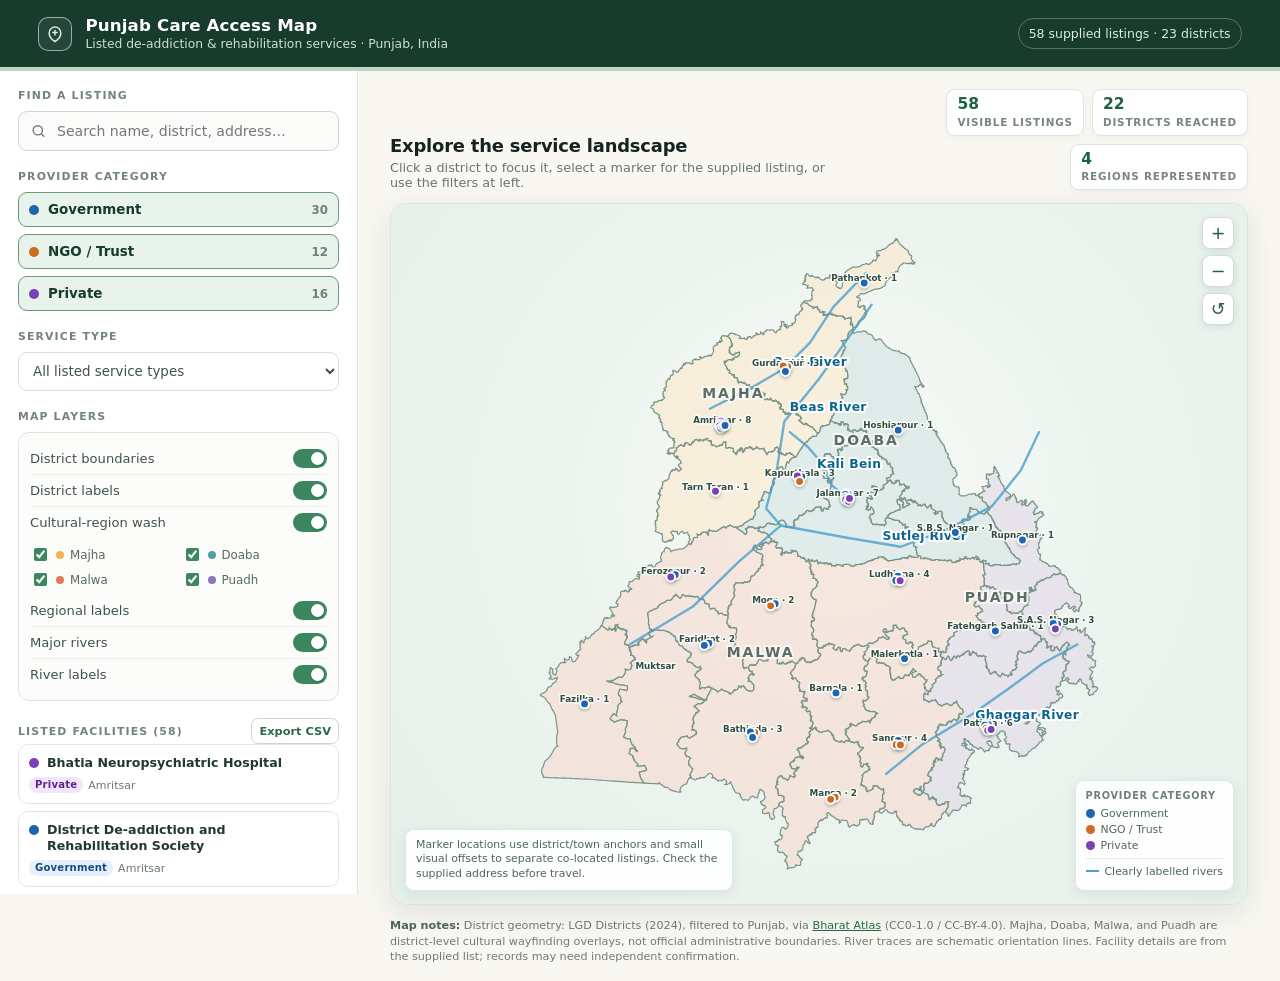
==== public/index.html @ 9333a241 "Publish Punjab care access map" ====
<!doctype html>
<html lang="en">
<head>
<meta charset="utf-8">
<meta name="viewport" content="width=device-width, initial-scale=1">
<meta name="description" content="Explore 58 listed de-addiction and rehabilitation services across Punjab, India, with searchable provider filters, district layers, cultural regions, and clearly labelled rivers.">
<meta name="theme-color" content="#173c2d">
<meta property="og:type" content="website">
<meta property="og:title" content="Punjab Care Access Map | De-addiction Services">
<meta property="og:description" content="Explore listed de-addiction and rehabilitation services across Punjab, India.">
<meta property="og:site_name" content="Punjab Care Access Map">
<meta name="twitter:card" content="summary">
<link rel="icon" href="/logo.svg" type="image/svg+xml">
<title>Punjab Care Access Map | De-addiction Services</title>
<style>
  :root { --ink:#15221f; --muted:#65736f; --paper:#f8f7f2; --card:#ffffff; --line:#dfe6e1; --green:#23613f; --green-soft:#e8f3ec; --gov:#1d64b2; --ngo:#cd6b20; --private:#7c3fb5; --majha:#f1b44c; --doaba:#4ea0a8; --malwa:#e07a5f; --puadh:#8c74b9; --shadow:0 8px 30px rgba(26,49,40,.10); }
  * { box-sizing:border-box; }
  html, body { height:100%; margin:0; background:var(--paper); color:var(--ink); font-family:Inter, ui-sans-serif, system-ui, -apple-system, BlinkMacSystemFont, "Segoe UI", sans-serif; }
  button, input, select { font:inherit; }
  button { cursor:pointer; }
  .app { min-height:100%; display:grid; grid-template-rows:auto 1fr; }
  header { background:#173c2d; color:white; padding:16px clamp(18px,3vw,42px); display:flex; align-items:center; justify-content:space-between; gap:20px; border-bottom:4px solid #b9d9c2; }
  .brand { display:flex; align-items:center; gap:13px; }
  .brand-mark { width:34px; height:34px; border:1px solid rgba(255,255,255,.55); border-radius:10px; display:grid; place-items:center; color:#d8eddf; background:rgba(255,255,255,.06); }
  .brand h1 { margin:0; font-size:1.04rem; letter-spacing:.01em; }
  .brand p { margin:2px 0 0; color:#cce0d3; font-size:.77rem; }
  .header-stat { font-size:.78rem; color:#d8eddf; padding:7px 10px; border:1px solid rgba(216,237,223,.32); border-radius:999px; white-space:nowrap; }
  .workspace { min-height:0; display:grid; grid-template-columns:358px minmax(0,1fr); }
  aside { background:var(--card); border-right:1px solid var(--line); padding:18px; overflow:auto; max-height:calc(100vh - 77px); }
  .section-label { text-transform:uppercase; color:#73847d; letter-spacing:.105em; font-size:.68rem; font-weight:750; margin:19px 0 9px; }
  .section-label:first-child { margin-top:0; }
  .search-wrap { position:relative; }
  .search-wrap svg { position:absolute; left:12px; top:50%; transform:translateY(-50%); color:#6a7b74; pointer-events:none; }
  input[type="search"] { width:100%; border:1px solid #ccd9d2; border-radius:9px; padding:11px 12px 11px 38px; outline:none; background:#fbfcfa; color:var(--ink); font-size:.88rem; }
  input[type="search"]:focus, select:focus { border-color:#42825f; box-shadow:0 0 0 3px rgba(66,130,95,.13); }
  .category-grid { display:grid; grid-template-columns:1fr; gap:7px; }
  .filter-button { width:100%; display:flex; align-items:center; gap:9px; padding:9px 10px; background:white; border:1px solid #d6e1dc; border-radius:9px; color:#40514a; text-align:left; font-size:.84rem; transition:.15s ease; }
  .filter-button:hover { border-color:#7ba38a; background:#fbfdfb; }
  .filter-button.active { background:var(--green-soft); border-color:#6a987a; color:#173c2d; font-weight:650; }
  .swatch { width:10px; height:10px; border-radius:50%; flex:0 0 auto; }
  .filter-count { margin-left:auto; color:#718078; font-size:.74rem; font-weight:650; }
  .type-select { width:100%; border:1px solid #d6e1dc; border-radius:9px; color:#40514a; background:#fff; padding:10px; font-size:.84rem; outline:none; }
  .control-card { border:1px solid #dce6e1; border-radius:11px; padding:10px 11px; background:#fcfdfb; }
  .control-row { display:flex; align-items:center; justify-content:space-between; gap:8px; padding:6px 0; font-size:.82rem; color:#42534c; }
  .control-row + .control-row { border-top:1px solid #edf1ee; }
  .switch { position:relative; display:inline-block; width:34px; height:19px; flex:0 0 auto; }
  .switch input { opacity:0; width:0; height:0; }
  .slider { position:absolute; inset:0; background:#b7c4be; border-radius:99px; transition:.2s; }
  .slider:before { content:""; position:absolute; width:13px; height:13px; left:3px; top:3px; background:#fff; border-radius:50%; box-shadow:0 1px 2px rgba(0,0,0,.2); transition:.2s; }
  input:checked + .slider { background:#3c8760; }
  input:checked + .slider:before { transform:translateX(15px); }
  .region-toggles { display:grid; grid-template-columns:1fr 1fr; gap:6px; padding-top:7px; }
  .region-check { display:flex; align-items:center; gap:6px; font-size:.74rem; color:#576960; }
  .region-check input { accent-color:#3c8760; }
  .mini-dot { width:8px; height:8px; border-radius:50%; }
  .selection { margin-top:15px; background:#f4f8f5; border:1px solid #d6e6db; border-radius:11px; padding:12px; display:none; }
  .selection.visible { display:block; }
  .selection-heading { display:flex; justify-content:space-between; gap:10px; align-items:start; }
  .selection h2 { font-size:.92rem; line-height:1.26; margin:0; color:#193b2c; }
  .close-selection { background:transparent; border:none; color:#6a7c74; font-size:1.2rem; line-height:1; padding:0 2px; }
  .selection p { margin:6px 0 0; font-size:.77rem; line-height:1.42; color:#52645c; }
  .selection .address { padding-top:7px; border-top:1px solid #dceae0; margin-top:9px; }
  .contact-link { color:#176443; text-decoration:none; font-weight:700; }
  .result-head { display:flex; align-items:center; justify-content:space-between; margin-top:17px; gap:10px; }
  .result-head .section-label { margin:0; }
  .small-action { border:1px solid #c9d9d0; background:white; color:#2d6848; border-radius:7px; padding:5px 7px; font-size:.71rem; font-weight:700; }
  .active-context { font-size:.73rem; color:#52675e; background:#eef5f0; padding:6px 8px; border-radius:7px; margin:9px 0 7px; display:none; }
  .active-context.visible { display:flex; align-items:center; justify-content:space-between; gap:8px; }
  .active-context button { border:0; background:transparent; color:#276f4d; padding:0; font-size:.72rem; text-decoration:underline; }
  .facility-list { display:grid; gap:7px; padding-bottom:13px; }
  .facility { width:100%; border:1px solid #e1e8e4; border-radius:10px; background:#fff; text-align:left; padding:10px; transition:.15s ease; }
  .facility:hover, .facility.is-selected { border-color:#82a992; background:#f6fbf7; box-shadow:0 3px 12px rgba(32,77,51,.08); }
  .facility-top { display:flex; gap:8px; align-items:start; }
  .facility-name { margin:0; color:#213830; font-weight:700; line-height:1.22; font-size:.79rem; }
  .facility-meta { display:flex; align-items:center; flex-wrap:wrap; gap:5px; margin-top:7px; color:#6b7973; font-size:.69rem; }
  .pill { display:inline-flex; align-items:center; padding:3px 6px; border-radius:999px; font-size:.63rem; font-weight:750; letter-spacing:.02em; line-height:1; white-space:nowrap; }
  .pill.gov { color:#164b85; background:#e5f0fc; }
  .pill.ngo { color:#91440c; background:#fff0e3; }
  .pill.private { color:#5f258e; background:#f1e6fb; }
  .empty { padding:22px 10px; color:#6e7e76; text-align:center; font-size:.82rem; }
  main { min-width:0; padding:18px clamp(18px,2.5vw,34px) 16px; display:grid; grid-template-rows:auto minmax(0,1fr) auto; gap:13px; min-height:0; }
  .map-topline { display:flex; justify-content:space-between; align-items:end; gap:14px; }
  .map-title h2 { margin:0; font-size:1.12rem; letter-spacing:-.01em; }
  .map-title p { margin:4px 0 0; color:#67786f; font-size:.8rem; }
  .metric-row { display:flex; gap:8px; flex-wrap:wrap; justify-content:flex-end; }
  .metric { background:#fff; border:1px solid #dce7e1; box-shadow:0 2px 7px rgba(24,55,40,.04); border-radius:9px; padding:7px 10px; min-width:84px; }
  .metric strong { display:block; color:#1e6140; font-size:.97rem; line-height:1; }
  .metric span { display:block; color:#78867f; font-size:.65rem; margin-top:3px; text-transform:uppercase; letter-spacing:.08em; font-weight:700; }
  .map-shell { position:relative; min-height:540px; background:#eaf2ed; border:1px solid #d7e5dd; border-radius:16px; overflow:hidden; box-shadow:var(--shadow); }
  #map { display:block; width:100%; height:100%; min-height:540px; background:radial-gradient(circle at 52% 43%,#f9fbf7 0, #edf4ef 45%,#e5efe9 100%); touch-action:none; user-select:none; }
  .map-note { position:absolute; left:14px; bottom:13px; max-width:328px; color:#50655b; background:rgba(255,255,255,.92); border:1px solid #dce9e1; border-radius:9px; padding:8px 10px; font-size:.68rem; line-height:1.35; box-shadow:0 3px 12px rgba(23,58,43,.08); pointer-events:none; }
  .map-actions { position:absolute; right:13px; top:13px; display:grid; gap:6px; }
  .map-actions button { width:32px; height:32px; border-radius:8px; border:1px solid #cfded5; background:#fff; color:#245d40; font-size:1.1rem; box-shadow:0 2px 7px rgba(22,56,41,.1); }
  .map-actions button:hover { background:#eff8f2; }
  .legend { position:absolute; right:13px; bottom:13px; background:rgba(255,255,255,.92); border:1px solid #dce9e1; border-radius:9px; padding:9px 10px; font-size:.68rem; color:#50655b; box-shadow:0 3px 12px rgba(23,58,43,.08); }
  .legend-title { text-transform:uppercase; font-size:.61rem; letter-spacing:.08em; font-weight:800; color:#718077; margin-bottom:6px; }
  .legend-row { display:flex; align-items:center; gap:6px; margin:3px 0; }
  .legend-dot { width:9px; height:9px; border-radius:50%; }
  .district { stroke:#7a9488; stroke-width:1.2; fill:#fbfaf6; fill-opacity:.52; vector-effect:non-scaling-stroke; transition:fill .2s; }
  .district:hover { stroke:#1e6a47; stroke-width:2.2; cursor:pointer; }
  .district.active-district { stroke:#154e34; stroke-width:3.2; }
  .region-wash { stroke:none; opacity:.31; pointer-events:none; }
  .river { fill:none; stroke:#4a9fcb; stroke-width:2.35; opacity:.8; vector-effect:non-scaling-stroke; stroke-linecap:round; stroke-linejoin:round; }
  .river-label, .region-label, .district-label { pointer-events:none; paint-order:stroke; stroke:#f9fbf8; stroke-linejoin:round; }
  .river-label { fill:#0c658e; font-size:15px; font-style:normal; font-weight:850; letter-spacing:.025em; stroke:#ffffff; stroke-width:5px; }
  .region-label { fill:#485a51; font-size:17px; font-weight:850; letter-spacing:.14em; stroke-width:5px; opacity:.86; }
  .district-label { fill:#334b40; font-size:10.6px; font-weight:700; text-anchor:middle; stroke-width:3.5px; }
  .facility-marker { stroke:#fff; stroke-width:2; vector-effect:non-scaling-stroke; cursor:pointer; filter:drop-shadow(0 2px 2px rgba(20,54,37,.28)); transition:r .12s; }
  .facility-marker:hover, .facility-marker.selected-marker { stroke:#193f2e; stroke-width:3; }
  .district-count { fill:#194c35; font-weight:800; font-size:9px; text-anchor:middle; pointer-events:none; paint-order:stroke; stroke:#fff; stroke-width:3px; }
  .footer-note { font-size:.7rem; line-height:1.42; color:#6d7c74; }
  .footer-note strong { color:#506259; }
  .footer-note a { color:#266c4a; }
  @media (max-width:900px) { .workspace { grid-template-columns:305px minmax(0,1fr); } aside { padding:15px; } .map-shell, #map { min-height:500px; } }
  @media (max-width:720px) { header { padding:13px 15px; } .header-stat { display:none; } .workspace { display:flex; flex-direction:column; } aside { order:2; max-height:none; border-top:1px solid var(--line); border-right:0; } main { order:1; padding:14px; min-height:650px; } .map-topline { align-items:start; flex-direction:column; } .metric-row { justify-content:flex-start; } .map-shell, #map { min-height:475px; } .map-note { max-width:245px; } }
</style>
</head>
<body>
<div class="app">
  <header>
    <div class="brand"><div class="brand-mark" aria-hidden="true"><svg width="20" height="20" viewBox="0 0 24 24" fill="none" stroke="currentColor" stroke-width="1.8"><path d="M12 21s7-4.25 7-10.3A7 7 0 0 0 5 10.7C5 16.75 12 21 12 21Z"/><path d="M8.6 10.3h6.8M12 6.9v6.8"/></svg></div><div><h1>Punjab Care Access Map</h1><p>Listed de-addiction &amp; rehabilitation services · Punjab, India</p></div></div>
    <div class="header-stat"><span id="headerCount">58</span> supplied listings · 23 districts</div>
  </header>
  <div class="workspace">
    <aside aria-label="Map filters and facility list">
      <div class="section-label">Find a listing</div>
      <div class="search-wrap"><svg width="17" height="17" viewBox="0 0 24 24" fill="none" stroke="currentColor" stroke-width="2"><circle cx="11" cy="11" r="6.5"/><path d="m16 16 4 4"/></svg><input id="search" type="search" placeholder="Search name, district, address…" aria-label="Search listed facilities"></div>
      <div class="section-label">Provider category</div>
      <div class="category-grid" role="group" aria-label="Provider category filters">
        <button class="filter-button active" data-category="Government" aria-pressed="true"><span class="swatch" style="background:var(--gov)"></span>Government <span class="filter-count" id="governmentTotal"></span></button>
        <button class="filter-button active" data-category="NGO / Trust" aria-pressed="true"><span class="swatch" style="background:var(--ngo)"></span>NGO / Trust <span class="filter-count" id="ngoTotal"></span></button>
        <button class="filter-button active" data-category="Private" aria-pressed="true"><span class="swatch" style="background:var(--private)"></span>Private <span class="filter-count" id="privateTotal"></span></button>
      </div>
      <div class="section-label">Service type</div>
      <select id="typeSelect" class="type-select" aria-label="Filter by detailed provider type"><option value="">All listed service types</option></select>
      <div class="section-label">Map layers</div>
      <div class="control-card">
        <div class="control-row"><span>District boundaries</span><label class="switch"><input id="districtLayer" type="checkbox" checked><span class="slider"></span></label></div>
        <div class="control-row"><span>District labels</span><label class="switch"><input id="districtLabels" type="checkbox" checked><span class="slider"></span></label></div>
        <div class="control-row"><span>Cultural-region wash</span><label class="switch"><input id="regionLayer" type="checkbox" checked><span class="slider"></span></label></div>
        <div class="region-toggles" id="regionToggles" aria-label="Toggle individual cultural regions">
          <label class="region-check"><input type="checkbox" data-region="Majha" checked><span class="mini-dot" style="background:var(--majha)"></span>Majha</label>
          <label class="region-check"><input type="checkbox" data-region="Doaba" checked><span class="mini-dot" style="background:var(--doaba)"></span>Doaba</label>
          <label class="region-check"><input type="checkbox" data-region="Malwa" checked><span class="mini-dot" style="background:var(--malwa)"></span>Malwa</label>
          <label class="region-check"><input type="checkbox" data-region="Puadh" checked><span class="mini-dot" style="background:var(--puadh)"></span>Puadh</label>
        </div>
        <div class="control-row" style="margin-top:6px"><span>Regional labels</span><label class="switch"><input id="regionLabels" type="checkbox" checked><span class="slider"></span></label></div>
        <div class="control-row"><span>Major rivers</span><label class="switch"><input id="riverLayer" type="checkbox" checked><span class="slider"></span></label></div>
        <div class="control-row"><span>River labels</span><label class="switch"><input id="riverLabels" type="checkbox" checked><span class="slider"></span></label></div>
      </div>
      <div id="selection" class="selection" aria-live="polite"></div>
      <div class="result-head"><div class="section-label">Listed facilities <span id="resultCount"></span></div><button id="download" class="small-action" title="Download the currently visible rows as CSV">Export CSV</button></div>
      <div id="activeContext" class="active-context"><span id="contextText"></span><button id="clearDistrict">Clear</button></div>
      <div id="facilityList" class="facility-list"></div>
    </aside>
    <main>
      <div class="map-topline"><div class="map-title"><h2>Explore the service landscape</h2><p>Click a district to focus it, select a marker for the supplied listing, or use the filters at left.</p></div><div class="metric-row"><div class="metric"><strong id="visibleCount">58</strong><span>visible listings</span></div><div class="metric"><strong id="visibleDistricts">22</strong><span>districts reached</span></div><div class="metric"><strong id="visibleRegions">4</strong><span>regions represented</span></div></div></div>
      <div class="map-shell">
        <svg id="map" viewBox="0 0 1040 850" role="img" aria-label="Map of Punjab, India showing listed de-addiction and rehabilitation services, districts, cultural regions, and major rivers"><g id="viewport"><g id="regionGroup"></g><g id="districtGroup"></g><g id="riverGroup"></g><g id="riverLabelGroup"></g><g id="districtLabelGroup"></g><g id="regionLabelGroup"></g><g id="markerGroup"></g></g></svg>
        <div class="map-actions" aria-label="Map controls"><button id="zoomIn" title="Zoom in" aria-label="Zoom in">+</button><button id="zoomOut" title="Zoom out" aria-label="Zoom out">−</button><button id="resetMap" title="Reset map view" aria-label="Reset map view">↺</button></div>
        <div class="map-note">Marker locations use district/town anchors and small visual offsets to separate co-located listings. Check the supplied address before travel.</div>
        <div class="legend"><div class="legend-title">Provider category</div><div class="legend-row"><span class="legend-dot" style="background:var(--gov)"></span>Government</div><div class="legend-row"><span class="legend-dot" style="background:var(--ngo)"></span>NGO / Trust</div><div class="legend-row"><span class="legend-dot" style="background:var(--private)"></span>Private</div><div class="legend-row" style="margin-top:6px;border-top:1px solid #e3ece7;padding-top:6px"><span style="width:13px;height:0;border-top:2px solid #4a9fcb"></span>Clearly labelled rivers</div></div>
      </div>
      <div class="footer-note"><strong>Map notes:</strong> District geometry: LGD Districts (2024), filtered to Punjab, via <a href="https://bharatlas.com/view/lgd_districts" target="_blank" rel="noopener">Bharat Atlas</a> (CC0-1.0 / CC-BY-4.0). Majha, Doaba, Malwa, and Puadh are district-level cultural wayfinding overlays, not official administrative boundaries. River traces are schematic orientation lines. Facility details are from the supplied list; records may need independent confirmation.</div>
    </main>
  </div>
</div>
<script>
const facilities = [{"Name":"District De-addiction and Rehabilitation Society","District":"Ropar","Address":"Village Katli, P.O. Ropar, Distt. Ropar","Type":"Government Society","Contact (if available)":"","Remarks":"NGO Darpan listing[reference:2]","id":"F01","mapDistrict":"Rupnagar","region":"Puadh","category":"Government","lat":31.0917,"lon":76.529},{"Name":"Distt Deaddiction and Rehabilitation Society","District":"Ferozepur","Address":"Office of Member Secretary cum Deputy Medical Commissioner, Civil Hospital Complex, Ferozepur-152002","Type":"Government Society","Contact (if available)":"","Remarks":"NGO Darpan listing[reference:3]","id":"F02","mapDistrict":"Ferozepur","region":"Malwa","category":"Government","lat":30.92805,"lon":74.620797},{"Name":"District De Addiction & Rehabilitation Society","District":"Shaheed Bhagat Singh Nagar (Nawanshahr)","Address":"Old Civil Hospital, Mota Singh Road, District Shaheed Bhagat Singh Nagar","Type":"Government Society","Contact (if available)":"","Remarks":"NGO Darpan listing[reference:4]","id":"F04","mapDistrict":"Shaheed Bhagat Singh Nagar","region":"Doaba","category":"Government","lat":31.127,"lon":76.1599},{"Name":"District De Addiction and Rehabilitation Society","District":"Jalandhar","Address":"Deputy Medical Commissioner, Civil Hospital, Near Jyoti Chowk, Jalandhar","Type":"Government Society","Contact (if available)":"","Remarks":"NGO Darpan listing[reference:5]","id":"F05","mapDistrict":"Jalandhar","region":"Doaba","category":"Government","lat":31.29655,"lon":75.578437},{"Name":"District De-addiction & Rehabilitation Society","District":"Hoshiarpur","Address":"Mini Secretariat, Hoshiarpur-146001","Type":"Government Society","Contact (if available)":"","Remarks":"NGO Darpan listing[reference:6]","id":"F12","mapDistrict":"Hoshiarpur","region":"Doaba","category":"Government","lat":31.6093,"lon":75.846},{"Name":"District De-addiction and Rehabilitation Society","District":"Moga","Address":"District De-Addiction and Rehabilitation Society, Moga","Type":"Government Society","Contact (if available)":"","Remarks":"NGO Darpan listing[reference:7]","id":"F13","mapDistrict":"Moga","region":"Malwa","category":"Government","lat":30.79215,"lon":75.169882},{"Name":"District Drug De-addiction & Rehabilitation Society","District":"Malerkotla","Address":"DMC Office, MCH Building, Second Floor, Civil Hospital, Malerkotla","Type":"Government Society","Contact (if available)":"","Remarks":"NGO Darpan listing[reference:8]","id":"F15","mapDistrict":"Malerkotla","region":"Malwa","category":"Government","lat":30.5331,"lon":75.8808},{"Name":"District De-addiction and Rehabilitation Society","District":"Sangrur","Address":"Red Cross De-Addiction Centre, Sangrur","Type":"Government / Red Cross","Contact (if available)":"","Remarks":"Shodhganga listing[reference:9]","id":"F16","mapDistrict":"Sangrur","region":"Malwa","category":"Government","lat":30.14005,"lon":75.863712},{"Name":"Drug De-Addiction Centre,  Civil Hospital","District":"Sangrur","Address":"Civil Hospital, Sangrur","Type":"Government","Contact (if available)":"","Remarks":"Shodhganga listing[reference:10]","id":"F17","mapDistrict":"Sangrur","region":"Malwa","category":"Government","lat":30.148306,"lon":75.846259},{"Name":"Akal De-Addiction & Rehabilitation Centre","District":"Sangrur","Address":"Cheema Sahib, Sangrur District","Type":"NGO (Akal Trust)","Contact (if available)":"","Remarks":"Run by Kalgidhar Trust; one of Punjab's largest rural centers[reference:11][reference:12]","id":"F18","mapDistrict":"Sangrur","region":"Malwa","category":"NGO / Trust","lat":30.127871,"lon":75.834559},{"Name":"Guru Nanak Charitable Trust","District":"Ludhiana","Address":"Gurmat Bhawan, Harnek Nagar, Mullanpur Mandi, Ludhiana - 141101","Type":"NGO","Contact (if available)":"","Remarks":"Grants-in-aid listing[reference:13]","id":"F20","mapDistrict":"Ludhiana","region":"Malwa","category":"NGO / Trust","lat":30.91335,"lon":75.862095},{"Name":"Swami Vivekanand Drug De-addiction Treatment Centre","District":"Amritsar","Address":"Guru Nanak Dev Hospital, Amritsar","Type":"NGO / Hospital","Contact (if available)":"","Remarks":"Grants-in-aid listing[reference:14]","id":"F24","mapDistrict":"Amritsar","region":"Majha","category":"NGO / Trust","lat":31.64005,"lon":74.889276},{"Name":"Bhatia Neuropsychiatric Hospital","District":"Amritsar","Address":"Amritsar","Type":"Private","Contact (if available)":"","Remarks":"Listed as a private center roped in by administration[reference:15]","id":"F25","mapDistrict":"Amritsar","region":"Majha","category":"Private","lat":31.64892,"lon":74.884112},{"Name":"Dr. Harjot Singh Makkar’s Neuropsychiatry Centre","District":"Amritsar","Address":"Amritsar","Type":"Private","Contact (if available)":"","Remarks":"Listed as a private center[reference:16]","id":"F26","mapDistrict":"Amritsar","region":"Majha","category":"Private","lat":31.651908,"lon":74.869504},{"Name":"Parivartan Drug Dependence Treatment Centre","District":"Amritsar","Address":"Amritsar","Type":"Private","Contact (if available)":"","Remarks":"Listed as a private center[reference:17]","id":"F27","mapDistrict":"Amritsar","region":"Majha","category":"Private","lat":31.638991,"lon":74.867609},{"Name":"Kiran De Addiction Centre","District":"Amritsar","Address":"Amritsar","Type":"Private","Contact (if available)":"","Remarks":"Listed as a private center[reference:18]","id":"F28","mapDistrict":"Amritsar","region":"Majha","category":"Private","lat":31.62961,"lon":74.863893},{"Name":"The Hermitage","District":"Amritsar","Address":"Verka - Majitha Bypass Road, Amritsar, Punjab - 143001","Type":"Private","Contact (if available)":"+(91) 9814070700","Remarks":"Residential rehab center","id":"F29","mapDistrict":"Amritsar","region":"Majha","category":"Private","lat":31.618703,"lon":74.871741},{"Name":"Red Cross Integrated Treatment cum Rehabilitation Centre","District":"Bathinda","Address":"Red Cross Bhavan, Civil Station, Bathinda - 151001","Type":"NGO (Red Cross)","Contact (if available)":"","Remarks":"Grants-in-aid listing[reference:20]","id":"F32","mapDistrict":"Bathinda","region":"Malwa","category":"NGO / Trust","lat":30.18385,"lon":75.057516},{"Name":"Drug De-addiction Centre,  Civil Hospital","District":"Bathinda","Address":"Civil Hospital, Bathinda","Type":"Government","Contact (if available)":"","Remarks":"Mentioned as a Drug Treatment Centre (DTC)[reference:21]","id":"F33","mapDistrict":"Bathinda","region":"Malwa","category":"Government","lat":30.187373,"lon":75.033708},{"Name":"Model Drug De-Addiction Centre","District":"Bathinda","Address":"Bathinda","Type":"Government","Contact (if available)":"","Remarks":"One of five 50-bedded model government centers[reference:22]","id":"F34","mapDistrict":"Bathinda","region":"Malwa","category":"Government","lat":30.161549,"lon":75.045569},{"Name":"Navjivan Kendra (Drug De-Addiction Centre)","District":"Kapurthala","Address":"Premises of Civil Hospital, Kapurthala","Type":"Government","Contact (if available)":"","Remarks":"15-bedded center started in 2007[reference:23]","id":"F35","mapDistrict":"Kapurthala","region":"Doaba","category":"Government","lat":31.38995,"lon":75.315848},{"Name":"Aas Di Kiran Rehabilitation Centre","District":"Kapurthala","Address":"Village, Jalandhar, Punjab - 144803 (Kapurthala region)","Type":"Private","Contact (if available)":"+91-99151-54548","Remarks":"Listed as a private center with indoor facilities[reference:24][reference:25]","id":"F36","mapDistrict":"Kapurthala","region":"Doaba","category":"Private","lat":31.393473,"lon":75.291739},{"Name":"Sankalp Drug Dependence Treatment Centre","District":"Tarn Taran","Address":"Tarn Taran","Type":"Private","Contact (if available)":"","Remarks":"Listed as a private center with indoor facilities[reference:26]","id":"F38","mapDistrict":"Tarn Taran","region":"Majha","category":"Private","lat":31.3212,"lon":74.8417},{"Name":"Red Cross Drug De-Addiction Centre","District":"Gurdaspur","Address":"Gurdaspur","Type":"NGO (Red Cross)","Contact (if available)":"","Remarks":"Punjab Red Cross runs a center here[reference:27]","id":"F39","mapDistrict":"Gurdaspur","region":"Majha","category":"NGO / Trust","lat":31.90805,"lon":75.238207},{"Name":"Red Cross Integrated and Rehabilitation Centre for Addicts","District":"Gurdaspur","Address":"Gurdaspur","Type":"NGO (Red Cross)","Contact (if available)":"","Remarks":"Punjab Red Cross facility[reference:28]","id":"F40","mapDistrict":"Gurdaspur","region":"Majha","category":"NGO / Trust","lat":31.911573,"lon":75.213963},{"Name":"De-addiction and Rehabilitation Society","District":"Gurdaspur","Address":"O/o Civil Surgeon, Gurdaspur - 143521","Type":"Government Society","Contact (if available)":"","Remarks":"Grants-in-aid listing[reference:29]","id":"F41","mapDistrict":"Gurdaspur","region":"Majha","category":"Government","lat":31.885749,"lon":75.226041},{"Name":"District De-addiction & Rehabilitation Society","District":"Pathankot","Address":"Deputy Commissioner, Pathankot - 145001","Type":"Government Society","Contact (if available)":"","Remarks":"Grants-in-aid listing[reference:30]","id":"F42","mapDistrict":"Pathankot","region":"Majha","category":"Government","lat":32.3022,"lon":75.6589},{"Name":"Red Cross Drug De-Addiction Centre","District":"Phagwara (Kapurthala)","Address":"Civil Hospital, Phagwara","Type":"NGO (Red Cross)","Contact (if available)":"","Remarks":"Red Cross center[reference:31]","id":"F37","mapDistrict":"Kapurthala","region":"Doaba","category":"NGO / Trust","lat":31.367649,"lon":75.30375},{"Name":"District De-addiction & Rehabilitation Society","District":"Ludhiana","Address":"Office of Deputy Commissioner, Ludhiana - 141001","Type":"Government Society","Contact (if available)":"","Remarks":"Grants-in-aid listing[reference:32]","id":"F21","mapDistrict":"Ludhiana","region":"Malwa","category":"Government","lat":30.921606,"lon":75.844503},{"Name":"Model Drug De-Addiction Centre","District":"Ludhiana","Address":"Civil Hospital, Ludhiana","Type":"Government","Contact (if available)":"","Remarks":"Methadone clinic operational here[reference:33]","id":"F22","mapDistrict":"Ludhiana","region":"Malwa","category":"Government","lat":30.901171,"lon":75.832709},{"Name":"Lifeline Foundation","District":"Patiala","Address":"Patiala","Type":"Private/NGO","Contact (if available)":"+919815041178","Remarks":"Provides detox, counseling, and drug addiction treatment[reference:34]","id":"F43","mapDistrict":"Patiala","region":"Puadh","category":"Private","lat":30.21365,"lon":76.35012},{"Name":"Model Drug De-Addiction Centre","District":"Patiala","Address":"Government Medical College, Patiala","Type":"Government","Contact (if available)":"","Remarks":"Methadone clinic operational here[reference:35]","id":"F44","mapDistrict":"Patiala","region":"Puadh","category":"Government","lat":30.223262,"lon":76.340891},{"Name":"District De-addiction and Rehabilitation Society","District":"Patiala","Address":"APJ Civil Hospital, Rajpura, Patiala - 147001","Type":"Government Society","Contact (if available)":"","Remarks":"Grants-in-aid listing[reference:36]","id":"F45","mapDistrict":"Patiala","region":"Puadh","category":"Government","lat":30.219422,"lon":76.322476},{"Name":"Red Cross Drug De-addiction Centre (Saket Hospital)","District":"Patiala","Address":"Saket Hospital, Patiala","Type":"NGO (Red Cross)","Contact (if available)":"","Remarks":"Red Cross facility[reference:37]","id":"F46","mapDistrict":"Patiala","region":"Puadh","category":"NGO / Trust","lat":30.20495,"lon":76.32928},{"Name":"Model Drug De-Addiction Centre","District":"Faridkot","Address":"Government Medical College, Faridkot","Type":"Government","Contact (if available)":"","Remarks":"Methadone clinic operational here[reference:38]","id":"F49","mapDistrict":"Faridkot","region":"Malwa","category":"Government","lat":30.60585,"lon":74.805461},{"Name":"District De-Addiction and Rehabilitation Society","District":"Faridkot","Address":"D.C. Office, Faridkot - 151203","Type":"Government Society","Contact (if available)":"","Remarks":"Grants-in-aid listing[reference:39]","id":"F50","mapDistrict":"Faridkot","region":"Malwa","category":"Government","lat":30.59541,"lon":74.780354},{"Name":"Indian Red Cross Society (IRCA)","District":"Mansa","Address":"Bal Bhavan, Courts Complex, Court Road, Mansa","Type":"NGO (Red Cross)","Contact (if available)":"","Remarks":"Grants-in-aid listing[reference:40]","id":"F51","mapDistrict":"Mansa","region":"Malwa","category":"NGO / Trust","lat":29.88075,"lon":75.499385},{"Name":"Drug-de addiction Centre,  Khiala Kalan","District":"Mansa","Address":"Khiala Kalan, Mansa","Type":"NGO","Contact (if available)":"","Remarks":"Grants-in-aid listing[reference:41]","id":"F52","mapDistrict":"Mansa","region":"Malwa","category":"NGO / Trust","lat":29.87031,"lon":75.474462},{"Name":"Indian Red Cross Society (IRCA)","District":"Moga","Address":"Old DC Office, Opp. Geeta Theatre, Moga","Type":"NGO (Red Cross)","Contact (if available)":"","Remarks":"Grants-in-aid listing[reference:42]","id":"F14","mapDistrict":"Moga","region":"Malwa","category":"NGO / Trust","lat":30.78171,"lon":75.144726},{"Name":"District De-Addiction and Rehabilitation Society","District":"Fazilka","Address":"Office of Deputy Commissioner, Fazilka - 152123","Type":"Government Society","Contact (if available)":"","Remarks":"Grants-in-aid listing[reference:43]","id":"F53","mapDistrict":"Fazilka","region":"Malwa","category":"Government","lat":30.3198,"lon":74.1218},{"Name":"District De-Addiction & Rehabilitation Society","District":"Fatehgarh Sahib","Address":"District Administrative Complex, Fatehgarh Sahib - 140406","Type":"Government Society","Contact (if available)":"","Remarks":"Grants-in-aid listing[reference:44]","id":"F54","mapDistrict":"Fatehgarh Sahib","region":"Puadh","category":"Government","lat":30.6634,"lon":76.3803},{"Name":"District De-addiction & Rehabilitation Society","District":"Barnala","Address":"Room No.2, Civil Surgeon Office, Civil Hospital Complex, Barnala","Type":"Government Society","Contact (if available)":"","Remarks":"Grants-in-aid listing[reference:45]","id":"F55","mapDistrict":"Barnala","region":"Malwa","category":"Government","lat":30.3717,"lon":75.504},{"Name":"Indian Red Cross Society (IRCA)","District":"Sangrur","Address":"Guru Nanak Sarai, Sangrur","Type":"NGO (Red Cross)","Contact (if available)":"","Remarks":"Grants-in-aid listing[reference:46]","id":"F19","mapDistrict":"Sangrur","region":"Malwa","category":"NGO / Trust","lat":30.126696,"lon":75.858329},{"Name":"District De-addiction and Rehabilitation Society","District":"Amritsar","Address":"Office of Deputy Commissioner, Amritsar - 143001","Type":"Government Society","Contact (if available)":"","Remarks":"Grants-in-aid listing[reference:47]","id":"F30","mapDistrict":"Amritsar","region":"Majha","category":"Government","lat":31.626696,"lon":74.883809},{"Name":"Model Drug De-Addiction Centre","District":"Amritsar","Address":"Amritsar","Type":"Government","Contact (if available)":"","Remarks":"One of five 50-bedded model government centers[reference:48]","id":"F31","mapDistrict":"Amritsar","region":"Majha","category":"Government","lat":31.631092,"lon":74.894227},{"Name":"Model Drug De-Addiction and Rehabilitation Centre","District":"Jalandhar","Address":"Village Seikhe, Jalandhar","Type":"Government","Contact (if available)":"","Remarks":"Newly renovated model center[reference:49]","id":"F06","mapDistrict":"Jalandhar","region":"Doaba","category":"Government","lat":31.305853,"lon":75.571526},{"Name":"Model Drug De-Addiction Centre","District":"Jalandhar","Address":"Jalandhar","Type":"Government","Contact (if available)":"","Remarks":"One of five 50-bedded model government centers[reference:50]","id":"F07","mapDistrict":"Jalandhar","region":"Doaba","category":"Government","lat":31.306259,"lon":75.554747},{"Name":"District Hospital","District":"Jalandhar","Address":"Jalandhar","Type":"Government","Contact (if available)":"","Remarks":"Methadone clinic operational here[reference:51]","id":"F08","mapDistrict":"Jalandhar","region":"Doaba","category":"Government","lat":31.292188,"lon":75.556198},{"Name":"ANR Center for Opiate De-addiction","District":"Jalandhar","Address":"Jalandhar","Type":"Private","Contact (if available)":"","Remarks":"Neuropsychiatric hospital and de-addiction center[reference:52]","id":"F09","mapDistrict":"Jalandhar","region":"Doaba","category":"Private","lat":31.281244,"lon":75.557701},{"Name":"Guru Kirpa Healthcare","District":"Jalandhar","Address":"NH-1, Third Floor, Grand Trunk Rd, near Hanumant International Public School, Goraya, Punjab 144409","Type":"Private","Contact (if available)":"8968875000","Remarks":"De-addiction center[reference:53]","id":"F10","mapDistrict":"Jalandhar","region":"Doaba","category":"Private","lat":31.274656,"lon":75.572612},{"Name":"Krish Nasha Mukti Kendra (Bhogpur Branch)","District":"Jalandhar","Address":"459, Near Rajiv Medical Store, Chauri Galli, Kakkar Wali Gali, Bhogpur Railway Rd, Punjab 144201","Type":"Private","Contact (if available)":"","Remarks":"Nasha Mukti Kendra[reference:54]","id":"F11","mapDistrict":"Jalandhar","region":"Doaba","category":"Private","lat":31.287872,"lon":75.57845},{"Name":"Krish Nasha Mukti Kendra (Zira Branch)","District":"Ferozepur","Address":"2, SH20, near Sonu car wash, Kalgidhar Nagar, Zira, Punjab 142047","Type":"Private","Contact (if available)":"","Remarks":"Nasha Mukti Kendra[reference:55]","id":"F03","mapDistrict":"Ferozepur","region":"Malwa","category":"Private","lat":30.91761,"lon":74.595605},{"Name":"Nasha Mukti Kendra (Upgraded)","District":"Mohali","Address":"Sector 66, Mohali","Type":"Government","Contact (if available)":"","Remarks":"Bed capacity enhanced to 100[reference:56]","id":"F56","mapDistrict":"Sahibzada Ajit Singh Nagar","region":"Puadh","category":"Government","lat":30.69525,"lon":76.721971},{"Name":"District Hospital","District":"Mohali","Address":"Mohali","Type":"Government","Contact (if available)":"","Remarks":"Methadone clinic operational here[reference:57]","id":"F57","mapDistrict":"Sahibzada Ajit Singh Nagar","region":"Puadh","category":"Government","lat":30.698773,"lon":76.698038},{"Name":"Bansal Neuropsychiatry and Deaddiction Center","District":"Ludhiana","Address":"186/B-2, Sua Road, Jawaddi Khurd, Ludhiana, Punjab - 141013","Type":"Private","Contact (if available)":"02048562555","Remarks":"Private neuropsychiatry and de-addiction center[reference:58]","id":"F23","mapDistrict":"Ludhiana","region":"Malwa","category":"Private","lat":30.899996,"lon":75.85667},{"Name":"New Nav Jyoti Care Foundation","District":"Patiala","Address":"Mount Litra Zee School Road, Sular, Punjab 147001","Type":"Private","Contact (if available)":"87270 00441","Remarks":"Rehabilitation center[reference:59]","id":"F47","mapDistrict":"Patiala","region":"Puadh","category":"Private","lat":30.195338,"lon":76.338509},{"Name":"Jiwandaan Foundation","District":"Patiala","Address":"141, 142 New Mehar Singh Colony, Near Shiv Mandir, Tripuri Town, Patiala - 147001","Type":"Private","Contact (if available)":"9501593164","Remarks":"Nasha Mukti Kendra / rehab center[reference:60]","id":"F48","mapDistrict":"Patiala","region":"Puadh","category":"Private","lat":30.199178,"lon":76.356924},{"Name":"Nasha Mukti Kendra","District":"Derabassi (Mohali)","Address":"Drug Counselling & Rehabilitation Centre, Shubh Complex, Derabassi, Punjab - 173212","Type":"Private","Contact (if available)":"89682-20002","Remarks":"Local rehab center[reference:61]","id":"F58","mapDistrict":"Sahibzada Ajit Singh Nagar","region":"Puadh","category":"Private","lat":30.672949,"lon":76.709961}];
const districtGeo = {"type":"FeatureCollection","features":[{"type":"Feature","properties":{"name":"Gurdaspur","region":"Majha"},"geometry":{"type":"Polygon","coordinates":[[[75.3378968,32.2065038],[75.3373574,32.2068858],[75.3368226,32.2072645],[75.3341705,32.2088683],[75.331948,32.2104709],[75.3293653,32.212273],[75.3272163,32.2136904],[75.3269863,32.2138971],[75.3268344,32.2137242],[75.3255391,32.2124127],[75.324178,32.2110922],[75.3230278,32.2103409],[75.3218962,32.209664],[75.3208851,32.2090661],[75.3195884,32.2082264],[75.3190072,32.2080881],[75.3178638,32.2080472],[75.3163809,32.208037],[75.3165835,32.2077235],[75.3167253,32.2075719],[75.3175629,32.2066755],[75.3188256,32.2054434],[75.3188475,32.2054217],[75.3192178,32.2050402],[75.3193666,32.204887],[75.3196831,32.2045609],[75.3200929,32.2041388],[75.3201072,32.204124],[75.3201172,32.2041137],[75.3183746,32.2030847],[75.3182557,32.2030201],[75.3176262,32.2026783],[75.3160826,32.20184],[75.3147148,32.2010584],[75.3124547,32.1997364],[75.3119444,32.1993785],[75.3116143,32.1988978],[75.3112682,32.1983939],[75.3111693,32.1982498],[75.3109313,32.1978817],[75.3106192,32.1973988],[75.3102865,32.1967289],[75.3101454,32.1960802],[75.310254,32.1950723],[75.3103303,32.1946047],[75.3105427,32.1941977],[75.3107361,32.1938271],[75.3124027,32.1912527],[75.3133164,32.1898638],[75.313644,32.1894302],[75.3136825,32.1893793],[75.3139982,32.1892447],[75.3148271,32.1889052],[75.3175189,32.1877981],[75.3183065,32.1875151],[75.31844,32.1874427],[75.3183624,32.1866394],[75.3180844,32.1860203],[75.3177998,32.1854769],[75.3170363,32.1832382],[75.3166733,32.1821932],[75.3163654,32.181048],[75.3168601,32.1809006],[75.3180267,32.1806063],[75.3193041,32.1802731],[75.3193265,32.1802671],[75.3208285,32.1798609],[75.3208956,32.1798456],[75.322306,32.1795245],[75.3224201,32.1794985],[75.3223614,32.179427],[75.3222094,32.1792416],[75.3220893,32.1791432],[75.3218991,32.1789874],[75.3214364,32.1786083],[75.3207697,32.1780389],[75.3204569,32.1777717],[75.3191894,32.1766611],[75.3173645,32.1750768],[75.3139087,32.1721124],[75.3130032,32.1715622],[75.3122728,32.1711418],[75.3121965,32.1711691],[75.3117541,32.1713277],[75.3114113,32.1714506],[75.3111964,32.1713184],[75.3107718,32.1710571],[75.3098138,32.1703269],[75.3090196,32.169587],[75.3086582,32.1691881],[75.3080147,32.1686178],[75.3079627,32.1685717],[75.3067823,32.1690068],[75.3062093,32.1683402],[75.3060516,32.1681445],[75.3056043,32.1675893],[75.3049396,32.1667055],[75.3046965,32.1663822],[75.3040359,32.1656484],[75.3039872,32.1655943],[75.304088,32.1652557],[75.3041665,32.1649915],[75.3039856,32.1646428],[75.3037556,32.1641993],[75.3036568,32.1640089],[75.3034752,32.1636854],[75.3033098,32.1633906],[75.3032723,32.1633238],[75.3030949,32.1630077],[75.302526,32.1619732],[75.3021553,32.161228],[75.3016291,32.1601701],[75.3013252,32.1595592],[75.3013254,32.1595593],[75.3010956,32.1590964],[75.3001431,32.1573318],[75.3000081,32.1571507],[75.2995894,32.1565887],[75.3003354,32.1557367],[75.2994015,32.1533148],[75.299372,32.153315],[75.2990591,32.1533171],[75.298984,32.1533176],[75.297213,32.1533348],[75.2951761,32.153195],[75.292541,32.1530147],[75.29028,32.1529203],[75.2890617,32.1528836],[75.2878289,32.1528274],[75.2878165,32.1528269],[75.2875084,32.1521448],[75.2874094,32.1518512],[75.2873089,32.1515533],[75.2859209,32.1515117],[75.2856717,32.1515042],[75.2853546,32.1514947],[75.2848694,32.1507664],[75.2845051,32.1502195],[75.2828698,32.1477848],[75.2825788,32.1473591],[75.2824443,32.1471487],[75.2822602,32.1468607],[75.2835066,32.1463035],[75.2830667,32.1458129],[75.2830229,32.1457671],[75.28236,32.1451102],[75.281742,32.1444889],[75.2817301,32.1444769],[75.2816714,32.1444179],[75.2805708,32.1426941],[75.2799997,32.1416725],[75.2788249,32.1396449],[75.2780162,32.1382497],[75.2772631,32.1369739],[75.2779716,32.1362139],[75.2783352,32.1358238],[75.2789106,32.1351619],[75.2797255,32.1342244],[75.2803905,32.1336795],[75.2811068,32.1331424],[75.2818399,32.1326582],[75.2825791,32.132249],[75.2833386,32.1319355],[75.2834496,32.1318878],[75.2834143,32.1318217],[75.283317,32.1316394],[75.2831862,32.1313942],[75.2831259,32.1312812],[75.2829092,32.130875],[75.2827631,32.1306012],[75.2817612,32.1284329],[75.2815791,32.1278681],[75.2813321,32.1249226],[75.281357,32.1238826],[75.2813786,32.1229814],[75.280838,32.1213968],[75.2801279,32.120017],[75.2798829,32.119269],[75.2796583,32.1185832],[75.2795913,32.1183789],[75.2794689,32.1180973],[75.2793585,32.1178432],[75.2788854,32.1173107],[75.2776281,32.1159945],[75.276237,32.1149016],[75.2749837,32.1139324],[75.2746256,32.1139827],[75.2745607,32.1140405],[75.2743038,32.1139124],[75.2741024,32.1138121],[75.2730308,32.1132778],[75.2719683,32.1127481],[75.2715702,32.1127034],[75.2698391,32.1126542],[75.2679888,32.1124086],[75.266768,32.1124903],[75.2655408,32.1128093],[75.2656249,32.1124638],[75.2657217,32.1120664],[75.2647305,32.1119014],[75.26455,32.111878],[75.2639331,32.1118352],[75.2637388,32.1118217],[75.2636898,32.1118183],[75.2632619,32.1118335],[75.2627308,32.1118524],[75.262546,32.111637],[75.2615864,32.1105188],[75.261615,32.1105076],[75.2626907,32.1100885],[75.264391,32.1095159],[75.2661273,32.1089196],[75.26622,32.1086558],[75.2664115,32.1077292],[75.2664236,32.1076588],[75.2664547,32.107479],[75.2663923,32.107266],[75.2661892,32.1065718],[75.2661758,32.1065259],[75.265424,32.1055142],[75.2648366,32.1048159],[75.2646427,32.1046686],[75.2638976,32.1041024],[75.2637957,32.104025],[75.2636779,32.1039355],[75.2635916,32.1038456],[75.2634151,32.1036618],[75.2633742,32.1036193],[75.2633465,32.1035803],[75.2631268,32.1032714],[75.2626755,32.1026367],[75.2626395,32.1025976],[75.2623774,32.102313],[75.2621766,32.1020949],[75.2621256,32.1020529],[75.2613096,32.1013806],[75.2612969,32.101387],[75.2610756,32.1014977],[75.2610229,32.1015241],[75.260849,32.1016112],[75.2604581,32.1018069],[75.2602305,32.1018461],[75.2596157,32.1019521],[75.2596094,32.1019531],[75.2588854,32.102047],[75.258749,32.1020605],[75.2581923,32.1021108],[75.2577212,32.1020735],[75.2574598,32.1019393],[75.2574573,32.101938],[75.2572403,32.1015167],[75.2562139,32.10107],[75.2556329,32.1011177],[75.255402,32.1011341],[75.2548026,32.1011766],[75.2534625,32.1011897],[75.2523365,32.1011904],[75.2520186,32.1011889],[75.2514822,32.1011863],[75.2504506,32.1011813],[75.2492582,32.1011427],[75.2479774,32.1009477],[75.2471171,32.1006314],[75.2466003,32.1004204],[75.2457307,32.1000655],[75.2451079,32.0997139],[75.2447271,32.0989608],[75.2438976,32.0975044],[75.2434012,32.0967219],[75.2429689,32.0959765],[75.2426961,32.0955061],[75.2426791,32.0954756],[75.2423146,32.0947131],[75.2422112,32.0944968],[75.2416111,32.0932859],[75.2415627,32.0931882],[75.2405097,32.0914611],[75.2398913,32.0910939],[75.239078,32.0911534],[75.2381668,32.0912201],[75.2379959,32.0912305],[75.2376478,32.0912518],[75.236015,32.0913514],[75.2347425,32.091429],[75.2343157,32.0914523],[75.2341059,32.0914638],[75.2333146,32.091507],[75.2330201,32.091523],[75.2325526,32.0915486],[75.2320436,32.0915764],[75.2320093,32.0915782],[75.2316826,32.0915961],[75.2314868,32.0916068],[75.231426,32.0916101],[75.2314172,32.0916106],[75.231414,32.091613],[75.2292367,32.0932982],[75.2296887,32.0940475],[75.2300856,32.0945026],[75.2303311,32.094784],[75.2305576,32.0950437],[75.2306634,32.095165],[75.2311117,32.095847],[75.2311818,32.0959535],[75.2311836,32.0959567],[75.232181,32.0976943],[75.2332157,32.0995622],[75.2333252,32.099765],[75.2337083,32.1004744],[75.2338453,32.100728],[75.2342252,32.1014315],[75.2349399,32.1026179],[75.2354408,32.1035044],[75.234726,32.1039011],[75.233874,32.104228],[75.233437,32.1043957],[75.2333454,32.1044298],[75.2326319,32.1046954],[75.2313481,32.1051734],[75.2299735,32.1056537],[75.229644,32.1057689],[75.22832,32.1062315],[75.2269596,32.106784],[75.2265513,32.1058245],[75.2265343,32.1057646],[75.2263841,32.1048034],[75.2263207,32.1043317],[75.2261882,32.1034112],[75.2257991,32.1032902],[75.2247111,32.1029516],[75.2245602,32.1029047],[75.2240956,32.1027601],[75.2232515,32.1024354],[75.223195,32.1024137],[75.2235437,32.101392],[75.224095,32.0998955],[75.224332,32.0993928],[75.2244763,32.0990867],[75.2245387,32.0989544],[75.2237038,32.0981626],[75.2236809,32.0981842],[75.2236574,32.0982063],[75.22348,32.0983732],[75.2233421,32.098503],[75.2231856,32.0986503],[75.2228184,32.0989958],[75.2224951,32.0993],[75.2223504,32.0994362],[75.2221867,32.0995815],[75.2214183,32.1002638],[75.220719,32.1008847],[75.2206477,32.100948],[75.2204953,32.1010834],[75.2188007,32.1024702],[75.2187255,32.1025317],[75.2177325,32.1034075],[75.217789,32.1035061],[75.2178961,32.1036927],[75.2181841,32.1041948],[75.2182467,32.104304],[75.2184282,32.1045629],[75.2185799,32.1047791],[75.218902,32.1052386],[75.2189746,32.105342],[75.2191032,32.1055253],[75.2192821,32.1058217],[75.219832,32.1067325],[75.2199887,32.1070964],[75.2202633,32.1077337],[75.2200194,32.1078335],[75.2194164,32.1092981],[75.218704,32.1116331],[75.2185695,32.1121686],[75.2183996,32.1129337],[75.2182715,32.1135104],[75.2178272,32.1148409],[75.2177558,32.1150544],[75.2176994,32.1152235],[75.2172716,32.1164176],[75.2168091,32.1177087],[75.2166222,32.1180641],[75.2165309,32.1183082],[75.2164657,32.1184824],[75.2164586,32.1185255],[75.2163291,32.1193088],[75.2162421,32.1196784],[75.2160927,32.1203132],[75.2159724,32.1206708],[75.2158267,32.1211039],[75.2148909,32.1209533],[75.2140935,32.1206924],[75.2138516,32.1206133],[75.2137637,32.120585],[75.2130727,32.1203689],[75.211617,32.1202051],[75.210247,32.1200041],[75.2097572,32.1199121],[75.2091577,32.1198978],[75.2089602,32.1198952],[75.2082874,32.1199772],[75.2081724,32.1199912],[75.2071757,32.1201127],[75.2071179,32.1201198],[75.2059069,32.120168],[75.2050292,32.1201108],[75.204422,32.1201135],[75.2024577,32.1202374],[75.2027553,32.1190464],[75.2034719,32.1165231],[75.2042679,32.1135712],[75.2045828,32.1125872],[75.2046569,32.112322],[75.2047601,32.1119524],[75.2048874,32.1113537],[75.205336,32.1094826],[75.2054381,32.1090985],[75.2054427,32.1090784],[75.20544,32.1089605],[75.2054199,32.1080887],[75.2054118,32.1077364],[75.2054007,32.1074638],[75.2054761,32.1059988],[75.2055274,32.1053712],[75.2055869,32.1046435],[75.2056044,32.1044298],[75.2056789,32.1026672],[75.2056771,32.1025494],[75.204964,32.1011498],[75.2043968,32.1000624],[75.2037771,32.0989261],[75.2038913,32.0984024],[75.2039754,32.0980162],[75.2039796,32.0979972],[75.2040063,32.097545],[75.2040282,32.0971759],[75.2040511,32.0966684],[75.2027298,32.0969168],[75.2012138,32.0972626],[75.1998109,32.0976271],[75.199768,32.09764],[75.1987161,32.0981495],[75.197892,32.0986061],[75.1977206,32.0974559],[75.1976692,32.0966284],[75.1974142,32.0950433],[75.1972272,32.0946317],[75.1972317,32.0943902],[75.1972794,32.0929573],[75.1974315,32.092551],[75.1975247,32.0919433],[75.1975355,32.0918733],[75.197521,32.091691],[75.1973919,32.091033],[75.1973497,32.0908179],[75.1972319,32.0902177],[75.1972245,32.0895831],[75.1972578,32.0892173],[75.1972943,32.0888165],[75.1973318,32.0884046],[75.1973797,32.0878668],[75.197438,32.0872139],[75.1974363,32.0869245],[75.1974357,32.0868232],[75.1973532,32.0868327],[75.1973379,32.0868344],[75.1970092,32.0868722],[75.1969113,32.0867089],[75.1968109,32.0865416],[75.1967713,32.0860432],[75.1968809,32.0852553],[75.1970672,32.0852185],[75.1974034,32.085152],[75.1977957,32.0851198],[75.1979022,32.0851111],[75.1979673,32.0849697],[75.1981067,32.084667],[75.1981102,32.0846594],[75.1983899,32.0836664],[75.1984974,32.082671],[75.19781,32.082877],[75.1971365,32.0830843],[75.1960192,32.0834364],[75.1947415,32.0832413],[75.1943735,32.0831617],[75.1937411,32.0830248],[75.1930923,32.0828843],[75.1919145,32.0826834],[75.1901863,32.0824164],[75.1891637,32.0821821],[75.1890896,32.082149],[75.1887008,32.0819755],[75.1885094,32.08189],[75.1877425,32.081404],[75.1875523,32.0812845],[75.1856033,32.0801519],[75.1819366,32.0778683],[75.1802784,32.0768198],[75.1792826,32.0762285],[75.1778007,32.0743597],[75.1774356,32.0737334],[75.1770094,32.0728786],[75.1768603,32.072219],[75.176313,32.0711363],[75.1758915,32.0702419],[75.1758552,32.070075],[75.1742835,32.0675337],[75.1741922,32.067495],[75.1723013,32.0683541],[75.1717604,32.0688933],[75.1713434,32.0689767],[75.1704756,32.0691502],[75.1702126,32.0692025],[75.169699,32.0693046],[75.1685639,32.0698216],[75.1671626,32.0707812],[75.1666213,32.0711908],[75.1662046,32.0715444],[75.1661175,32.0717662],[75.1660316,32.071985],[75.1658464,32.0724564],[75.1651127,32.0738784],[75.1647343,32.0745351],[75.1641647,32.075148],[75.1634015,32.0759693],[75.1633199,32.0760571],[75.1621005,32.0773238],[75.161674,32.0777028],[75.1611551,32.078164],[75.1600188,32.0792209],[75.1591562,32.080179],[75.1576741,32.0817537],[75.1572449,32.0816688],[75.1563336,32.0814885],[75.1562597,32.0814699],[75.1550046,32.0811549],[75.1543278,32.0811148],[75.1531852,32.0812168],[75.1529985,32.0812274],[75.152797,32.081239],[75.1516683,32.0813035],[75.1514147,32.081318],[75.1497992,32.081386],[75.1483046,32.0813493],[75.1466549,32.0813459],[75.1446796,32.0813977],[75.1439423,32.0809014],[75.1433921,32.080531],[75.1424161,32.0801593],[75.1414567,32.0803606],[75.1404454,32.0804184],[75.1401859,32.0804332],[75.1386713,32.0805075],[75.138281,32.0805016],[75.1369768,32.0804821],[75.1348655,32.080627],[75.133727,32.0807408],[75.1315057,32.0808188],[75.129798,32.0809309],[75.1282712,32.0810543],[75.127813,32.08109],[75.1257021,32.0811983],[75.1243475,32.0812999],[75.1235696,32.0813442],[75.1229053,32.0813821],[75.1227003,32.0811714],[75.1218131,32.0802597],[75.1209209,32.0793092],[75.1202601,32.0785653],[75.1204805,32.0769896],[75.1205917,32.0764899],[75.1206331,32.0763035],[75.1208409,32.0753694],[75.1207808,32.07537],[75.1192503,32.0753867],[75.1182617,32.075409],[75.117475,32.0754267],[75.1162933,32.0744584],[75.1159422,32.0741707],[75.114885,32.0733726],[75.114814,32.073319],[75.1135693,32.0730284],[75.1134261,32.072995],[75.1132539,32.0722867],[75.1131509,32.0718627],[75.1117202,32.0719075],[75.1116005,32.0718966],[75.1112685,32.0718666],[75.1089046,32.0716526],[75.1085714,32.0716225],[75.1081492,32.0711841],[75.1072444,32.0702448],[75.1066761,32.069581],[75.107326,32.0681764],[75.1075364,32.0677458],[75.1081856,32.0664167],[75.1084294,32.0658488],[75.1086695,32.065284],[75.1089056,32.0647284],[75.1074797,32.0627115],[75.1062506,32.0610372],[75.1061222,32.0605027],[75.1053845,32.0593234],[75.1048953,32.0585697],[75.1032631,32.0587846],[75.1019507,32.0592377],[75.101709,32.0594468],[75.1008972,32.0606164],[75.1008894,32.06063],[75.1008568,32.0606872],[75.1005411,32.0612412],[75.1002789,32.0617015],[75.0999264,32.0623201],[75.0994021,32.063035],[75.0990482,32.0635177],[75.0989547,32.0636452],[75.0983294,32.06445],[75.097902,32.0655856],[75.0978978,32.0655969],[75.097665,32.0662218],[75.0970427,32.0668877],[75.0956824,32.0683736],[75.0946467,32.0692506],[75.093177,32.0704452],[75.0922423,32.0711454],[75.0912066,32.0718392],[75.0911274,32.0714558],[75.0910492,32.0710776],[75.0905665,32.0699983],[75.0902551,32.0695031],[75.0902159,32.0694408],[75.0903331,32.0687381],[75.0903709,32.0686451],[75.0905155,32.0682891],[75.0905616,32.0681757],[75.0908638,32.0675989],[75.0910233,32.0672947],[75.0913601,32.0664796],[75.0914212,32.0663318],[75.0914399,32.0662744],[75.091583,32.0658342],[75.0913177,32.0655354],[75.0912528,32.0654622],[75.0908706,32.0651965],[75.0903687,32.0648474],[75.0896453,32.0643444],[75.0869425,32.0624217],[75.0857519,32.0615001],[75.0852523,32.0610745],[75.0848253,32.0607108],[75.0845809,32.0605025],[75.0840314,32.0600345],[75.0821336,32.0599711],[75.0804053,32.0598736],[75.0789958,32.0596359],[75.0757033,32.0590206],[75.0753556,32.0589261],[75.0746532,32.0591124],[75.0730056,32.0596818],[75.0730887,32.059794],[75.0733934,32.0602054],[75.0724152,32.0607532],[75.0716127,32.0613115],[75.0704523,32.0622441],[75.0704347,32.0622654],[75.0698104,32.0630222],[75.0689024,32.0635162],[75.0696293,32.0641076],[75.0699414,32.0643615],[75.0700813,32.0644753],[75.0710586,32.0652382],[75.0711371,32.0652988],[75.0715011,32.0655795],[75.0711214,32.0661003],[75.0704518,32.0670187],[75.0689565,32.0667858],[75.0679525,32.0666563],[75.0664544,32.0661457],[75.0656236,32.0659728],[75.0641313,32.0655931],[75.0649643,32.0650576],[75.065411,32.0645737],[75.0651403,32.0643839],[75.0650729,32.0643367],[75.0650655,32.0643314],[75.0659356,32.0637206],[75.0672617,32.0628885],[75.0680109,32.0623821],[75.0677737,32.0621981],[75.0676138,32.062074],[75.0668815,32.0615057],[75.0654096,32.0600991],[75.0650006,32.0596338],[75.0651106,32.0586464],[75.0643474,32.0576925],[75.0642855,32.0576262],[75.0633933,32.0566718],[75.0625666,32.0558149],[75.0620081,32.0552725],[75.0611236,32.0549148],[75.0610014,32.0548653],[75.0609796,32.0548513],[75.0606258,32.0546238],[75.0604429,32.0545061],[75.0601428,32.0542057],[75.0599287,32.0539914],[75.0592766,32.0533387],[75.0591372,32.0531966],[75.0581729,32.0529676],[75.0578587,32.0530713],[75.0573477,32.05324],[75.0551347,32.0539144],[75.0548578,32.0539965],[75.0537612,32.0543216],[75.053682,32.0542907],[75.0528573,32.0539452],[75.0516652,32.0533506],[75.0513985,32.0532165],[75.0505596,32.0527926],[75.0507249,32.0526052],[75.0511262,32.0521501],[75.0519012,32.0514226],[75.0508121,32.0505071],[75.0491141,32.0491375],[75.048045,32.0482942],[75.0478318,32.0481523],[75.0467598,32.0474386],[75.0465772,32.0473024],[75.0462728,32.0470753],[75.0452188,32.0462192],[75.0447211,32.0459485],[75.0443637,32.0457542],[75.0438477,32.0454198],[75.0434277,32.0451475],[75.0427667,32.0445742],[75.0426314,32.0444018],[75.0422894,32.0439662],[75.0406982,32.0426759],[75.0406734,32.0426779],[75.0397009,32.0427565],[75.03897,32.0429442],[75.0368232,32.0444694],[75.0367067,32.0446042],[75.0362576,32.045124],[75.0360949,32.0454071],[75.0354744,32.0464868],[75.0352078,32.0473417],[75.0351759,32.0474439],[75.0349052,32.0480208],[75.0343899,32.0487703],[75.0340961,32.0497881],[75.0339061,32.0506528],[75.0323974,32.051087],[75.0312816,32.0504715],[75.0297643,32.0497631],[75.0285284,32.0493564],[75.0283314,32.0492996],[75.0270033,32.048917],[75.0263725,32.0487327],[75.0261926,32.0486706],[75.0254297,32.0484071],[75.0244775,32.04796],[75.0238525,32.0476654],[75.0235554,32.0477775],[75.0228635,32.0480385],[75.0221464,32.0483433],[75.0215727,32.0485872],[75.020186,32.0477269],[75.0195601,32.0474059],[75.0195151,32.0473807],[75.0188857,32.0470286],[75.0175311,32.044345],[75.0172889,32.0438091],[75.0176895,32.0435508],[75.0180599,32.043312],[75.0183677,32.0431136],[75.0183652,32.0431075],[75.017873,32.041908],[75.0173373,32.0423339],[75.016617,32.0429066],[75.0164325,32.0426196],[75.0162854,32.0423908],[75.0157532,32.041563],[75.014196,32.0388984],[75.012774,32.0364605],[75.0123661,32.0357482],[75.0123645,32.0357454],[75.0079865,32.0369678],[75.0069872,32.0372751],[75.0064322,32.0374457],[75.0051647,32.0375534],[75.0047793,32.037575],[75.0041712,32.0390716],[75.004165,32.0390869],[75.0040583,32.0393859],[75.0037927,32.04013],[75.0036841,32.04044],[75.0031836,32.0421579],[75.0029206,32.043071],[75.002867,32.043257],[75.0027653,32.04361],[75.0022078,32.0427498],[75.0020299,32.0424754],[75.0017726,32.0420782],[75.0017384,32.0420307],[75.0012702,32.0413797],[75.0011141,32.0411627],[74.9993488,32.0413226],[74.9992489,32.0413467],[74.9982933,32.0415771],[74.9972047,32.0417698],[74.99678,32.0418449],[74.9957095,32.0419049],[74.9951148,32.0418143],[74.9943024,32.0416905],[74.9933619,32.0415338],[74.9921785,32.0416628],[74.9910413,32.0417875],[74.98884,32.0420571],[74.9884363,32.0421039],[74.9870071,32.0422695],[74.9852408,32.042417],[74.9847025,32.0419202],[74.9828951,32.0402525],[74.9814294,32.0405786],[74.9780838,32.0412538],[74.9747392,32.0419411],[74.9715943,32.0426171],[74.9724768,32.0432889],[74.9745667,32.0449179],[74.9766011,32.0463917],[74.977442,32.046987],[74.9774805,32.0470142],[74.9778617,32.0473104],[74.9780578,32.0479955],[74.978139,32.0484916],[74.9777388,32.0488802],[74.9767409,32.0497579],[74.9765974,32.0498841],[74.9758101,32.0508317],[74.9746698,32.0524094],[74.9744854,32.0526672],[74.973906,32.0534777],[74.9723265,32.0540054],[74.9696921,32.0547994],[74.9677461,32.0554583],[74.9671691,32.0556489],[74.9645439,32.0564661],[74.9613606,32.0574788],[74.9579681,32.0585905],[74.9538527,32.059894],[74.9528443,32.0602065],[74.9522951,32.0590282],[74.951926,32.0583283],[74.9503826,32.0587682],[74.9483034,32.0593268],[74.948205,32.0593532],[74.9487728,32.0607747],[74.9491436,32.061675],[74.949237,32.0619019],[74.949407,32.0623146],[74.9485581,32.062838],[74.9480894,32.0630838],[74.9478032,32.0629044],[74.9474711,32.062874],[74.9469276,32.062892],[74.9466251,32.0630116],[74.9465297,32.0630493],[74.9458143,32.0633323],[74.9449396,32.0636426],[74.9447534,32.0637087],[74.9440733,32.0638205],[74.94382,32.0638621],[74.9432948,32.0639485],[74.9426415,32.0639974],[74.941978,32.064047],[74.9415093,32.0640821],[74.9413986,32.0640904],[74.9405801,32.0640748],[74.9398122,32.0640384],[74.9397736,32.0640366],[74.9396303,32.0640298],[74.9389791,32.0641392],[74.9373821,32.0646307],[74.9355088,32.0652597],[74.9344423,32.0655631],[74.9329191,32.0657086],[74.9316387,32.0658406],[74.9296618,32.0661895],[74.9293184,32.0662501],[74.9279579,32.0664598],[74.9259722,32.0665575],[74.92519,32.0664543],[74.9246425,32.0662064],[74.9243731,32.0660844],[74.9239787,32.065801],[74.9239688,32.0654841],[74.9241169,32.0651707],[74.9233839,32.0647717],[74.9225329,32.0643304],[74.9211977,32.063745],[74.9194331,32.0627925],[74.9191778,32.0626535],[74.9191033,32.0626129],[74.9189244,32.0625154],[74.9187997,32.0623222],[74.9185667,32.0619614],[74.9184898,32.0617082],[74.9181315,32.0607269],[74.9175983,32.0597927],[74.9173359,32.0591723],[74.9174129,32.0590041],[74.917594,32.0586086],[74.9175569,32.0581222],[74.9171938,32.0578737],[74.9169498,32.0580042],[74.9164367,32.0582786],[74.9163535,32.0583231],[74.9154359,32.0579465],[74.9136885,32.0570297],[74.9125754,32.0563464],[74.9122838,32.0560939],[74.9122992,32.0560036],[74.9123516,32.0556976],[74.912383,32.0555146],[74.9125797,32.05471],[74.9126741,32.0543165],[74.9127429,32.0540295],[74.9126947,32.0539964],[74.9117897,32.053374],[74.9097406,32.0520709],[74.9086775,32.0516656],[74.908366,32.0514844],[74.9083773,32.0514561],[74.9119445,32.0477245],[74.9164656,32.0440376],[74.9181244,32.04269],[74.9192212,32.0420772],[74.9197617,32.0417573],[74.9202547,32.0412433],[74.9206471,32.0406662],[74.9207745,32.0402828],[74.9218449,32.0395708],[74.922624,32.0388134],[74.9233927,32.037817],[74.9235836,32.0374472],[74.9236687,32.0370548],[74.9236799,32.0363466],[74.9243322,32.0352148],[74.9247724,32.0343625],[74.9253188,32.0331494],[74.9263108,32.0309035],[74.9271599,32.0286125],[74.9280194,32.0264252],[74.9283594,32.0250315],[74.9282752,32.0244045],[74.9289879,32.0202639],[74.9293704,32.0186041],[74.9301069,32.0178241],[74.9320983,32.0169772],[74.9330302,32.0167882],[74.9335174,32.0166802],[74.9336923,32.0164592],[74.9336449,32.0160668],[74.9336036,32.0146007],[74.9343455,32.0136628],[74.9346475,32.0133156],[74.9351774,32.012716],[74.9353152,32.0124454],[74.9355009,32.0119312],[74.9355859,32.0114982],[74.9355121,32.0109659],[74.935237,32.0107041],[74.93475,32.0105776],[74.9342048,32.01046],[74.9337547,32.0106132],[74.9334316,32.010816],[74.9329815,32.0110413],[74.9326849,32.011181],[74.932542,32.0110952],[74.9318436,32.010558],[74.9308701,32.0096643],[74.9307221,32.0094297],[74.9306641,32.009159],[74.9310508,32.0087668],[74.93166,32.0082528],[74.9324912,32.0081495],[74.9332061,32.007956],[74.9339423,32.007406],[74.9341119,32.0071264],[74.9340856,32.0069099],[74.9339164,32.0067023],[74.9331541,32.0065711],[74.9327783,32.0064671],[74.9326462,32.0062415],[74.9325407,32.0056325],[74.9324037,32.0047979],[74.9322132,32.004676],[74.931472,32.0047568],[74.929889,32.005004],[74.9279461,32.0051022],[74.9277244,32.0043262],[74.9275291,32.0036088],[74.9275029,32.0032299],[74.9274554,32.003063],[74.9272755,32.002896],[74.9271115,32.0028147],[74.9262117,32.0026202],[74.925762,32.0022771],[74.9255082,32.0019567],[74.9252758,32.0012664],[74.9250699,32.0006573],[74.9248105,32.0000011],[74.9199038,32.000176],[74.9197131,32.0000005],[74.9190913,31.998896],[74.9189959,31.9983595],[74.9190377,31.9972863],[74.9191113,31.9964882],[74.9192646,31.9959515],[74.9195712,31.9955456],[74.919645,31.9949278],[74.9195121,31.9935255],[74.9191467,31.9929981],[74.9185751,31.9924752],[74.9183632,31.9921687],[74.9180825,31.9916908],[74.9173941,31.9902165],[74.9172192,31.989644],[74.9170867,31.989157],[74.9168959,31.9883996],[74.9168741,31.9870829],[74.9167626,31.9861856],[74.9166616,31.9851936],[74.9167038,31.9849997],[74.9171216,31.9845441],[74.9179624,31.9837278],[74.9187822,31.9832585],[74.9196602,31.9828343],[74.9199458,31.982735],[74.9200568,31.982496],[74.9200038,31.9821894],[74.919755,31.9818784],[74.9185113,31.9809184],[74.9178815,31.9804632],[74.917601,31.9802874],[74.9178652,31.9795388],[74.9180713,31.9790833],[74.9182245,31.9786413],[74.9182823,31.9779289],[74.9183033,31.9774374],[74.9182821,31.9772616],[74.9180913,31.9766483],[74.9175355,31.9759316],[74.9172497,31.9754763],[74.9171544,31.9753005],[74.9172125,31.9751831],[74.917387,31.9750704],[74.9183389,31.9744839],[74.9194812,31.9739153],[74.9202426,31.9732297],[74.9204542,31.9731033],[74.9209884,31.9730355],[74.9214857,31.9730037],[74.9219247,31.9729225],[74.9224006,31.9726111],[74.9240397,31.9712668],[74.9247059,31.9707119],[74.9248381,31.9704818],[74.9249542,31.9701437],[74.9250652,31.9699812],[74.9252185,31.969864],[74.9260013,31.9697193],[74.9265356,31.9696515],[74.9273765,31.9693446],[74.9285769,31.9688706],[74.929185,31.9684149],[74.9300626,31.967675],[74.9311302,31.9663894],[74.9320077,31.9652663],[74.9326525,31.9646617],[74.9332235,31.9641925],[74.9342545,31.9636554],[74.9350742,31.9632943],[74.9359732,31.9630188],[74.9370203,31.9627749],[74.9380304,31.9626255],[74.9391358,31.9624807],[74.940564,31.9627054],[74.9417278,31.9629663],[74.9434262,31.9636012],[74.9458865,31.9646234],[74.9469553,31.9651097],[74.9475269,31.9654026],[74.9476221,31.9655017],[74.9478562,31.9671924],[74.9480271,31.9693117],[74.948218,31.9699112],[74.9483877,31.9703035],[74.9485993,31.970398],[74.9494564,31.9705779],[74.9522816,31.9712436],[74.9544192,31.9717968],[74.9552551,31.9719586],[74.9560752,31.9720709],[74.9573343,31.9722008],[74.9592654,31.9726369],[74.9607364,31.9730823],[74.9614612,31.9732306],[74.9623923,31.9732435],[74.9636726,31.9734049],[74.9647572,31.9736025],[74.9673398,31.9746693],[74.9693029,31.9752405],[74.9701813,31.9754654],[74.971213,31.9756765],[74.9722238,31.9759192],[74.9729064,31.9761126],[74.9732132,31.9761484],[74.9734405,31.9759995],[74.9735933,31.9753997],[74.9737829,31.9746013],[74.9739718,31.9732034],[74.9740274,31.9708405],[74.9737982,31.9692175],[74.9734368,31.9676215],[74.9728793,31.9656379],[74.9725335,31.9638074],[74.9722462,31.9622475],[74.9720756,31.9610257],[74.9719216,31.9602953],[74.9717838,31.9601647],[74.9708316,31.9599354],[74.9695725,31.9596478],[74.9687523,31.9593373],[74.967133,31.9584907],[74.9657359,31.9576621],[74.9645187,31.9568197],[74.9632006,31.9557115],[74.9611364,31.9539904],[74.9604906,31.9534542],[74.959745,31.9535359],[74.9563926,31.9542551],[74.9546371,31.9546304],[74.9542562,31.9546307],[74.9536266,31.9543876],[74.9518488,31.9533471],[74.9505365,31.9526489],[74.9497166,31.9524059],[74.9491242,31.9523567],[74.9487434,31.9523253],[74.9479975,31.9520147],[74.9462622,31.951186],[74.9436909,31.9499473],[74.9428127,31.9495105],[74.9412838,31.9486319],[74.9397018,31.9475597],[74.9379823,31.9464197],[74.9375273,31.9461449],[74.937469,31.9460457],[74.9377544,31.9458337],[74.9407092,31.9439293],[74.9420835,31.9430627],[74.9386979,31.941324],[74.9368627,31.9409191],[74.9356518,31.9409197],[74.9334783,31.9407494],[74.9327431,31.9406505],[74.9320026,31.9403623],[74.9313676,31.9396636],[74.9307276,31.9392581],[74.930024,31.9389428],[74.9289028,31.9385239],[74.9286966,31.9385104],[74.9284429,31.9386593],[74.9283003,31.939223],[74.9283005,31.9395297],[74.9282532,31.9399356],[74.9280879,31.9400559],[74.9274974,31.940486],[74.9266357,31.9409869],[74.9259696,31.9413163],[74.9254937,31.9413481],[74.9245206,31.9412357],[74.9226329,31.9414303],[74.9207293,31.941643],[74.9207259,31.9416435],[74.9178105,31.9420994],[74.9156953,31.9421813],[74.914167,31.9418707],[74.9124692,31.9412534],[74.9112474,31.9405864],[74.9106973,31.9402304],[74.9103323,31.9399058],[74.9101419,31.9396263],[74.9093061,31.9388464],[74.9076294,31.9377602],[74.9063866,31.9372059],[74.9057202,31.9368949],[74.9050538,31.9364397],[74.9043291,31.9356597],[74.9037948,31.9349294],[74.9033927,31.9341494],[74.9031651,31.9335813],[74.9028371,31.9328509],[74.9023239,31.9319041],[74.9021917,31.9316922],[74.9020383,31.9315163],[74.9017315,31.9313856],[74.9002617,31.9312732],[74.8993311,31.9314988],[74.8990826,31.9316928],[74.8989505,31.931792],[74.898813,31.9318236],[74.8985486,31.9318101],[74.898279,31.9315487],[74.8979403,31.9309761],[74.8973849,31.9301961],[74.8972316,31.9300158],[74.8970782,31.9298715],[74.896872,31.92984],[74.8966447,31.92984],[74.8964913,31.9298896],[74.8962799,31.9300339],[74.8961477,31.9302144],[74.8960316,31.9309268],[74.8959735,31.9313868],[74.8959947,31.9316122],[74.8968513,31.9316752],[74.8970629,31.9317428],[74.8970629,31.931842],[74.8969838,31.9325725],[74.8969308,31.9326221],[74.8955931,31.9326855],[74.8949057,31.9327036],[74.8941813,31.9327533],[74.893917,31.9328661],[74.8926005,31.9336959],[74.892294,31.9338583],[74.8899142,31.9319243],[74.8894382,31.9314824],[74.8894171,31.9311577],[74.8897395,31.9306211],[74.8901994,31.929823],[74.8905957,31.9287316],[74.8904636,31.9287227],[74.8891205,31.9281817],[74.8888032,31.9279518],[74.8886921,31.9276768],[74.8887079,31.927316],[74.8888665,31.927104],[74.8893423,31.9267478],[74.8894755,31.9265951],[74.8895114,31.9265539],[74.8899501,31.9256926],[74.8909226,31.924015],[74.8917419,31.9225675],[74.8929839,31.9201459],[74.8942944,31.9176882],[74.895251,31.9165788],[74.8962974,31.9147749],[74.8970953,31.9134581],[74.8976872,31.9126418],[74.8984324,31.9118391],[74.898908,31.9115008],[74.8995158,31.9108153],[74.8999174,31.9101343],[74.9000864,31.909724],[74.900451,31.9091873],[74.9010217,31.9085063],[74.9012331,31.9082943],[74.9016136,31.9081635],[74.902565,31.9077394],[74.9028345,31.9075139],[74.9029085,31.9073335],[74.9028131,31.9063595],[74.9022568,31.9022247],[74.9022937,31.9019812],[74.9025209,31.9017016],[74.9037999,31.9009708],[74.9047934,31.9005152],[74.9061092,31.8995228],[74.9068701,31.8988057],[74.9074249,31.8982689],[74.9075939,31.8980118],[74.9073294,31.8972949],[74.9070808,31.896808],[74.9069432,31.896285],[74.9065833,31.8946167],[74.9067945,31.8943551],[74.9082,31.8931508],[74.9096318,31.8920772],[74.9102607,31.8916712],[74.9112329,31.8912155],[74.9118037,31.8910711],[74.9123587,31.8911159],[74.9132519,31.8914268],[74.9141083,31.8917242],[74.9151919,31.8919809],[74.9160693,31.8921474],[74.9170419,31.8923094],[74.9176497,31.8923724],[74.9191751,31.892567],[74.919394,31.8926198],[74.9191183,31.8909063],[74.9189276,31.8902075],[74.9186998,31.8887421],[74.9187363,31.887944],[74.9187751,31.8874208],[74.9187898,31.8872216],[74.9187974,31.8870602],[74.9188722,31.8847243],[74.9187182,31.883065],[74.9186228,31.8826908],[74.9183955,31.8825781],[74.9179727,31.8824971],[74.9175553,31.8824972],[74.9174601,31.8823349],[74.9174559,31.8823244],[74.9163543,31.8795351],[74.9165665,31.8791626],[74.9176012,31.8787923],[74.9202924,31.8776858],[74.9207775,31.8774283],[74.9219567,31.8770807],[74.9228206,31.8767238],[74.9242424,31.8765607],[74.92485,31.876317],[74.9260703,31.8756626],[74.9280512,31.8745075],[74.9298578,31.8733523],[74.9306394,31.8727478],[74.9309246,31.8723914],[74.9310406,31.871981],[74.9314574,31.8711421],[74.9324674,31.8700188],[74.9331894,31.8691392],[74.933802,31.8685663],[74.9345044,31.8681917],[74.9357828,31.8677221],[74.9383132,31.8669047],[74.9391744,31.8667104],[74.939381,31.8676031],[74.9398786,31.8689015],[74.9399739,31.869145],[74.9403762,31.8701052],[74.941005,31.8700733],[74.9414223,31.8698928],[74.941956,31.8698609],[74.9422413,31.8699418],[74.9424529,31.8701717],[74.9427755,31.8706585],[74.9430029,31.8708704],[74.9431191,31.8709019],[74.9439748,31.8705272],[74.9444133,31.870315],[74.9442771,31.8701772],[74.9438211,31.8697156],[74.9434611,31.8688861],[74.9436292,31.8675513],[74.9440881,31.8664598],[74.9441619,31.8662659],[74.9446206,31.8648993],[74.9446944,31.8646693],[74.9444881,31.8644755],[74.9435154,31.8638131],[74.9429816,31.8635654],[74.9428072,31.8635205],[74.9424268,31.8635207],[74.9420253,31.8635344],[74.9417981,31.8635525],[74.9417029,31.8635526],[74.941781,31.8618255],[74.9418176,31.8613701],[74.9419492,31.8606396],[74.9422132,31.860477],[74.9428257,31.8599898],[74.9429208,31.8598905],[74.94347,31.8595159],[74.9444842,31.8593035],[74.9455672,31.8591901],[74.9469777,31.8589954],[74.9468083,31.8585221],[74.9466549,31.8582606],[74.9465224,31.8578233],[74.9465896,31.8577659],[74.9466544,31.8577105],[74.9473783,31.8578543],[74.9480651,31.8577097],[74.9483291,31.8575607],[74.9488834,31.8570914],[74.9498707,31.8562747],[74.9507898,31.855999],[74.9514714,31.8561114],[74.9520263,31.8562238],[74.9529033,31.8563225],[74.9533787,31.8562094],[74.953759,31.8560784],[74.9543296,31.8560961],[74.95555,31.8561584],[74.9565012,31.8563382],[74.9571458,31.8564505],[74.9574153,31.8564684],[74.9576424,31.8563375],[74.9580645,31.8558005],[74.9589196,31.8549207],[74.9592785,31.8545643],[74.9597749,31.8543339],[74.9607098,31.8540402],[74.9614123,31.8539766],[74.9621491,31.8533647],[74.962193,31.852691],[74.9623086,31.8520551],[74.9626294,31.8505263],[74.9633146,31.8488979],[74.9634465,31.8487175],[74.9635995,31.8485415],[74.9635619,31.847793],[74.9639193,31.845971],[74.9642035,31.8449021],[74.9643562,31.8443338],[74.9643926,31.8437972],[74.9644134,31.8434365],[74.9643339,31.8431119],[74.9641274,31.8427062],[74.9638419,31.8423637],[74.96344,31.8419582],[74.9626577,31.8413409],[74.9620288,31.8410031],[74.9620181,31.8408566],[74.9620073,31.8407101],[74.9624085,31.8403355],[74.9631896,31.8397037],[74.9640449,31.83918],[74.9646572,31.8387423],[74.9652271,31.8382683],[74.9656809,31.8377495],[74.9660448,31.8371945],[74.9663294,31.8365089],[74.9671675,31.8348219],[74.9678315,31.8333108],[74.9689917,31.8315514],[74.9691975,31.8312581],[74.9696785,31.8316816],[74.9700167,31.8318257],[74.9709889,31.8322172],[74.972342,31.8330459],[74.9731825,31.8336946],[74.9738857,31.8343614],[74.9740897,31.8345475],[74.9754587,31.8348305],[74.9755052,31.8348375],[74.9758311,31.8348866],[74.9758543,31.8348901],[74.975957,31.834903],[74.9760693,31.8349147],[74.9761535,31.8349235],[74.976378,31.834947],[74.9766867,31.8349792],[74.9770152,31.8350007],[74.9770584,31.8350026],[74.9789533,31.8352387],[74.9792619,31.8353361],[74.9792766,31.8353407],[74.9796867,31.8354636],[74.9798472,31.8355116],[74.9799854,31.835547],[74.9801236,31.8355824],[74.9804768,31.8356729],[74.98083,31.8357633],[74.9829804,31.8361927],[74.9833873,31.8362446],[74.9836205,31.8362744],[74.983636,31.8362594],[74.9836947,31.8362024],[74.9837094,31.8361882],[74.9849866,31.8349911],[74.9862449,31.8339407],[74.9870048,31.833435],[74.987654,31.8330287],[74.9881132,31.8327847],[74.9881281,31.8327797],[74.9885884,31.832622],[74.9889474,31.8325225],[74.9896871,31.8323734],[74.989824,31.8323458],[74.9898884,31.8323381],[74.9900386,31.8323202],[74.9904676,31.8322691],[74.9905105,31.832264],[74.9907196,31.832119],[74.9913885,31.8316551],[74.9914024,31.8316454],[74.991438,31.8316189],[74.9916339,31.831473],[74.9916517,31.8314598],[74.9917942,31.8313537],[74.9920105,31.8312069],[74.9927167,31.8309453],[74.9928435,31.8310162],[74.9928858,31.8310399],[74.9929038,31.8310556],[74.993192,31.8313079],[74.9932641,31.8313709],[74.9943909,31.8308626],[74.9944374,31.8308439],[74.9946234,31.8307694],[74.9946389,31.8307632],[74.9949209,31.8308181],[74.9949612,31.830826],[74.9950022,31.8308485],[74.9952889,31.831006],[74.9960624,31.8315802],[74.9967058,31.8319922],[74.9968865,31.8318534],[74.997003,31.8317003],[74.997236,31.8313943],[74.9972859,31.8313288],[74.9973014,31.8313084],[74.9973324,31.8312678],[74.9974872,31.8310648],[74.9975337,31.8310039],[74.9975667,31.830979],[74.9976491,31.830917],[74.9976656,31.8309045],[74.9977114,31.8309265],[74.998628,31.8313652],[74.9986433,31.8313725],[74.9986615,31.8313815],[74.9986978,31.8313995],[74.9989159,31.8315075],[74.998934,31.8315165],[74.9989935,31.8315554],[74.9990927,31.8316201],[74.9991491,31.8316865],[74.9992477,31.8318028],[74.999431,31.8320187],[75.0,31.8323727],[75.0003166,31.8325682],[75.0003833,31.8326015],[75.0005225,31.8326274],[75.0006781,31.8325155],[75.0007816,31.8324109],[75.0010725,31.8321],[75.001152,31.8319333],[75.0012633,31.8316312],[75.0017768,31.8306893],[75.0022636,31.8301171],[75.0024105,31.8300606],[75.0024274,31.8300541],[75.0025066,31.8300317],[75.0030085,31.8299645],[75.0051162,31.8297275],[75.0052905,31.82966],[75.0058246,31.8291736],[75.0059039,31.8290879],[75.0058464,31.8286505],[75.0059575,31.8285559],[75.0060948,31.8284974],[75.0063432,31.8284075],[75.0066549,31.828313],[75.0067977,31.828232],[75.0069246,31.8280607],[75.0071416,31.8277318],[75.0073903,31.8273217],[75.0079721,31.8266774],[75.0082787,31.8263846],[75.0096692,31.8252405],[75.0099072,31.8249881],[75.0100764,31.8247719],[75.0108172,31.8236678],[75.0113305,31.822834],[75.0121298,31.8213242],[75.0123045,31.820959],[75.0123998,31.8208239],[75.0129284,31.8203869],[75.0140747,31.8200993],[75.0145237,31.8200501],[75.0148406,31.8200595],[75.0150675,31.8201679],[75.0152944,31.8203574],[75.0156956,31.8205427],[75.0159437,31.8205969],[75.0161073,31.8205971],[75.0163028,31.8205837],[75.0166039,31.8205344],[75.0178136,31.8202558],[75.0184368,31.8202744],[75.01878,31.8203198],[75.0189331,31.8203786],[75.0191706,31.8204915],[75.0196508,31.8207309],[75.0198409,31.8207626],[75.0200892,31.8207672],[75.0204008,31.8207675],[75.020781,31.8207633],[75.0224287,31.8207827],[75.0232313,31.8208825],[75.0239071,31.8210995],[75.0239916,31.8211492],[75.0240601,31.8212349],[75.0241181,31.8213162],[75.0252211,31.8220429],[75.0263033,31.8225038],[75.0264933,31.8225716],[75.0275071,31.8227617],[75.0279824,31.8228072],[75.0281144,31.8227982],[75.028199,31.8227172],[75.0282943,31.8225684],[75.0283314,31.8224015],[75.0283316,31.8221896],[75.0282957,31.8211345],[75.02828,31.8210217],[75.0282167,31.8209541],[75.0272932,31.8202949],[75.0268024,31.819961],[75.0261954,31.8196088],[75.0243585,31.8187326],[75.021904,31.8177565],[75.0218934,31.8177159],[75.0219463,31.8176664],[75.0223163,31.8173466],[75.0226122,31.8171755],[75.023056,31.8169999],[75.023463,31.8167523],[75.024742,31.8157342],[75.0253973,31.8152477],[75.0272206,31.8139099],[75.0290545,31.812563],[75.0290914,31.8125765],[75.0303469,31.8137724],[75.0312915,31.8145171],[75.0314551,31.8146255],[75.0315079,31.8146165],[75.0315872,31.8145218],[75.0318251,31.8142063],[75.0324861,31.8134313],[75.0338339,31.8121606],[75.03469,31.8115209],[75.0350547,31.8111695],[75.0353771,31.8107954],[75.0354883,31.8105475],[75.0354884,31.8104122],[75.0354462,31.8102859],[75.0353671,31.8101506],[75.035267,31.8100062],[75.035114,31.8098347],[75.0346972,31.8094287],[75.0341646,31.8087654],[75.034133,31.8086256],[75.0341384,31.8085354],[75.0342282,31.8084363],[75.034672,31.8081525],[75.0348043,31.8080173],[75.0348519,31.8079136],[75.034852,31.8077694],[75.0348421,31.8071245],[75.0348739,31.8069171],[75.0354769,31.8058037],[75.0356356,31.805619],[75.0364547,31.804853],[75.0372684,31.8042312],[75.0379764,31.8036952],[75.0382565,31.8035104],[75.0398573,31.8025285],[75.0399788,31.8025286],[75.0402691,31.8026144],[75.0405277,31.8027318],[75.0416993,31.8033188],[75.0419843,31.8034994],[75.0420159,31.8035355],[75.042074,31.8036076],[75.042198,31.8037205],[75.0423219,31.8038333],[75.0425843,31.8039808],[75.0427072,31.80405],[75.0436995,31.8045918],[75.0438842,31.804673],[75.0450401,31.8051472],[75.0464232,31.8056756],[75.0482022,31.8061456],[75.0517814,31.8072254],[75.0520401,31.8073023],[75.0523093,31.8073476],[75.0542999,31.8076688],[75.0553663,31.8078677],[75.0565913,31.8080127],[75.057452,31.8080402],[75.0576844,31.8079863],[75.0578692,31.8079458],[75.0579748,31.8079503],[75.0588722,31.8082349],[75.0592998,31.8084065],[75.0597749,31.8086186],[75.0601761,31.8088939],[75.0605719,31.8091872],[75.060878,31.8094399],[75.0611845,31.8090838],[75.0612431,31.808227],[75.061196,31.8076363],[75.061212,31.8075552],[75.0612754,31.8074876],[75.0613757,31.807429],[75.0614919,31.8073795],[75.061682,31.8073029],[75.0628546,31.8069157],[75.0634672,31.8068078],[75.0637523,31.8068079],[75.0653153,31.8067094],[75.0656374,31.8066825],[75.065875,31.8067818],[75.0660756,31.8068947],[75.0662234,31.807021],[75.0663605,31.8071698],[75.0665084,31.8073412],[75.0667459,31.8074405],[75.0669835,31.8074903],[75.0671789,31.8074678],[75.0673743,31.8074183],[75.0676331,31.8073237],[75.0680662,31.8070713],[75.0685891,31.8068281],[75.0688954,31.8067516],[75.0694182,31.8066932],[75.0695819,31.8067293],[75.0696927,31.806788],[75.0698299,31.8069324],[75.0702627,31.8074286],[75.0703946,31.8075188],[75.0705794,31.8075279],[75.0707378,31.8074783],[75.0710443,31.8072666],[75.0719527,31.8068385],[75.0724544,31.8066629],[75.072824,31.8066044],[75.0731991,31.8064513],[75.0737696,31.8061403],[75.0742924,31.8057843],[75.074974,31.805239],[75.0753067,31.8048333],[75.0755128,31.8045357],[75.0756925,31.8042923],[75.0762155,31.8037965],[75.0764638,31.8035757],[75.0769074,31.8033593],[75.0773985,31.8031882],[75.0779056,31.8030035],[75.0784654,31.8026745],[75.0788246,31.8024086],[75.0794584,31.8018723],[75.0799128,31.8013403],[75.0805523,31.8001095],[75.0808588,31.7994918],[75.0811443,31.7986442],[75.0815197,31.7974809],[75.0820063,31.795515],[75.0821123,31.7947846],[75.0823352,31.7922279],[75.0824567,31.7921197],[75.0825927,31.7920973],[75.083275,31.7919848],[75.0847165,31.7917687],[75.0855031,31.7917555],[75.0880584,31.7917471],[75.088581,31.7917383],[75.0891936,31.7917024],[75.0897215,31.7916033],[75.0901809,31.7914727],[75.0906878,31.791315],[75.0915854,31.790968],[75.0924883,31.7905444],[75.0931179,31.7901644],[75.0932276,31.7900982],[75.0938877,31.7895392],[75.0945003,31.7889666],[75.0945795,31.7888269],[75.0946377,31.7886375],[75.0946853,31.788394],[75.0948067,31.788155],[75.0949124,31.7880063],[75.0951025,31.7877989],[75.0954721,31.7874202],[75.0960583,31.7870055],[75.0965599,31.7866448],[75.0977057,31.7857928],[75.0985031,31.7850941],[75.0991051,31.7846477],[75.099538,31.7843953],[75.1006626,31.7837011],[75.1017872,31.7829348],[75.1021251,31.7826688],[75.1024789,31.7823306],[75.1026743,31.7822359],[75.1031389,31.782191],[75.1042105,31.7821731],[75.1061162,31.7820651],[75.107172,31.7820788],[75.1078583,31.7820203],[75.108914,31.7819302],[75.1093575,31.7818626],[75.1097007,31.7817365],[75.110255,31.7815426],[75.1113741,31.7813353],[75.1118862,31.7811595],[75.1120235,31.7810513],[75.1124459,31.7806049],[75.1126623,31.7801901],[75.1134226,31.7791304],[75.1135037,31.7790404],[75.113581,31.7789546],[75.1136444,31.7788013],[75.113692,31.7782647],[75.1136339,31.7775477],[75.1135706,31.7771329],[75.1135337,31.7770427],[75.1134176,31.7769931],[75.1132487,31.776975],[75.1130692,31.776975],[75.1129003,31.7769254],[75.1127366,31.7768487],[75.1125677,31.776745],[75.1124568,31.7766638],[75.1120136,31.7758115],[75.1118764,31.775541],[75.1112642,31.7751125],[75.1101504,31.7744405],[75.1088521,31.7736963],[75.1081238,31.7732002],[75.1079866,31.7730153],[75.1079759,31.772862],[75.1080025,31.7727718],[75.1080394,31.7726365],[75.1080871,31.771879],[75.107934,31.7710628],[75.1078813,31.7708373],[75.1076756,31.7701609],[75.1075859,31.7698678],[75.1074698,31.7696333],[75.1073802,31.7693943],[75.1072326,31.7682174],[75.107085,31.7669908],[75.1069849,31.7660618],[75.1069849,31.7658183],[75.1069059,31.7655072],[75.1068267,31.7653539],[75.1066789,31.7652727],[75.1064731,31.7652276],[75.1054597,31.7650921],[75.1036652,31.7649836],[75.1017441,31.7646271],[75.1000236,31.7643743],[75.0997756,31.764284],[75.0996964,31.7641397],[75.0996595,31.7639909],[75.0996595,31.763806],[75.0996861,31.7636166],[75.0997335,31.7634678],[75.0998445,31.7632649],[75.1002226,31.7627502],[75.1004727,31.762476],[75.1006417,31.7622054],[75.1006312,31.7619439],[75.1005943,31.7617815],[75.1005152,31.7616147],[75.1006632,31.7606542],[75.1010382,31.7593105],[75.1011967,31.7590581],[75.101392,31.7589002],[75.1015398,31.7588822],[75.1016347,31.7589048],[75.1021097,31.7589906],[75.1022206,31.7589906],[75.1022945,31.7589816],[75.1023736,31.7589591],[75.1024845,31.7589139],[75.1026322,31.7588328],[75.1027009,31.7587562],[75.1027378,31.7586795],[75.1027801,31.7585803],[75.102817,31.7584676],[75.1028593,31.7582015],[75.1028963,31.7579987],[75.1029861,31.7578048],[75.1034137,31.7571194],[75.1036143,31.7568669],[75.1038097,31.7563259],[75.1038468,31.7557487],[75.1039081,31.7555255],[75.1039471,31.7553835],[75.10457,31.7549912],[75.105198,31.7547975],[75.1054935,31.7547479],[75.1061532,31.7546849],[75.1081798,31.7544686],[75.1104966,31.7543201],[75.1109662,31.7542886],[75.1112196,31.7542706],[75.1114043,31.7542075],[75.1122593,31.7538017],[75.1127818,31.7535447],[75.1131407,31.753396],[75.1139322,31.7531615],[75.1146077,31.7529767],[75.11522,31.7529181],[75.115621,31.7529047],[75.1165868,31.7529724],[75.1170195,31.753022],[75.1176475,31.7532069],[75.1183757,31.7534595],[75.1187979,31.7537075],[75.1200117,31.7545914],[75.1206661,31.7548529],[75.1218323,31.7553354],[75.123025,31.7559172],[75.1235053,31.7563456],[75.1237428,31.7565169],[75.1238325,31.7565574],[75.1241333,31.7564763],[75.1244077,31.7561742],[75.1246927,31.755845],[75.1247455,31.7556285],[75.1247718,31.7554752],[75.1248405,31.7552588],[75.1251254,31.7548124],[75.1252943,31.7546456],[75.1257376,31.7542397],[75.1259329,31.7541315],[75.1262179,31.7540728],[75.1265028,31.7540548],[75.1282443,31.7540457],[75.1297537,31.7540187],[75.1305083,31.7540322],[75.1307352,31.7540186],[75.1309411,31.7539916],[75.1311892,31.753942],[75.1314636,31.7538472],[75.1320441,31.7536127],[75.1322393,31.753527],[75.1324346,31.7534278],[75.1325928,31.7533195],[75.1327881,31.7531572],[75.1329939,31.7529678],[75.1331839,31.7527829],[75.1333105,31.7526792],[75.1336535,31.7524808],[75.134007,31.7523545],[75.1350045,31.7521695],[75.1371312,31.7517905],[75.1374424,31.7517905],[75.1376219,31.75184],[75.137775,31.7519167],[75.1379438,31.752043],[75.1380811,31.7521692],[75.1382078,31.7523271],[75.1399031,31.7541991],[75.1400881,31.7543653],[75.1403578,31.7545744],[75.1406493,31.7547559],[75.1420433,31.7554406],[75.1430055,31.7559209],[75.1433678,31.7562101],[75.1434918,31.7563794],[75.143503,31.7564847],[75.1434847,31.7588547],[75.14384,31.7589278],[75.1439983,31.7589369],[75.145286,31.7586526],[75.1458137,31.7584676],[75.1461198,31.7582601],[75.1462464,31.7580797],[75.1463466,31.7578407],[75.1464257,31.7574845],[75.1465206,31.7568802],[75.1470534,31.7561315],[75.1474386,31.7558023],[75.1478818,31.7553919],[75.1480452,31.7551168],[75.148077,31.7550085],[75.1480769,31.7549139],[75.1480768,31.7545711],[75.1480872,31.7540256],[75.148103,31.7537324],[75.1481241,31.7536423],[75.1487202,31.7528079],[75.1496013,31.7518022],[75.1506195,31.7510444],[75.1511101,31.7504942],[75.1512638,31.7500016],[75.1513474,31.749751],[75.1518221,31.7489211],[75.1522547,31.7483934],[75.1531674,31.7479153],[75.154629,31.7472791],[75.1552304,31.7470715],[75.1554311,31.7474368],[75.1554893,31.7476578],[75.155732,31.7478065],[75.1567822,31.7478784],[75.1590619,31.7478732],[75.1594892,31.7477964],[75.1596739,31.7477377],[75.1598058,31.7474897],[75.1598477,31.7466826],[75.159932,31.7464165],[75.1600322,31.7463038],[75.1612248,31.7462042],[75.1641164,31.7458155],[75.1653511,31.7456934],[75.1655094,31.7457474],[75.1657788,31.7464102],[75.1667551,31.7463964],[75.1670716,31.7462745],[75.1672563,31.7461662],[75.1675148,31.7462609],[75.1692936,31.7471801],[75.1709405,31.7480408],[75.1717583,31.7476752],[75.1722173,31.7475398],[75.1734625,31.7472823],[75.1737795,31.7479721],[75.1738642,31.7484997],[75.1738645,31.7490137],[75.1742918,31.7487926],[75.1749247,31.7483279],[75.1758108,31.7474482],[75.1773719,31.7457701],[75.1789486,31.7440018],[75.1799927,31.742874],[75.181469,31.7409344],[75.1823026,31.740695],[75.1825719,31.7410151],[75.1829308,31.7411231],[75.1837329,31.7411092],[75.1838488,31.7410144],[75.1838646,31.7407665],[75.1835899,31.7404735],[75.1831728,31.7401084],[75.182872,31.7398741],[75.1830723,31.7396891],[75.1842644,31.7390797],[75.1866306,31.7424426],[75.1881922,31.7419232],[75.1895373,31.7414175],[75.1895212,31.7410162],[75.1896372,31.7407816],[75.1898957,31.7406958],[75.1904391,31.7405513],[75.1906129,31.7402761],[75.1906233,31.7399334],[75.1904384,31.7397351],[75.1896942,31.7393341],[75.1873716,31.7379013],[75.1863421,31.7371488],[75.185867,31.7367838],[75.1857666,31.7365629],[75.1858246,31.7363915],[75.1860513,31.7363283],[75.1862836,31.7364138],[75.1868536,31.736621],[75.1870699,31.7366208],[75.1872541,31.7358632],[75.1875697,31.7344471],[75.1877699,31.7340321],[75.1879281,31.7339104],[75.1884294,31.7339823],[75.1904768,31.7342157],[75.1907191,31.7336744],[75.1906925,31.7333994],[75.1907451,31.733228],[75.1910775,31.7331647],[75.1920378,31.7333716],[75.1926657,31.7334209],[75.193167,31.7334341],[75.1938107,31.7334112],[75.1940587,31.7333615],[75.1948028,31.7337354],[75.1950037,31.7342494],[75.1952149,31.7343574],[75.1963334,31.7342125],[75.1971511,31.7340993],[75.1973357,31.7340271],[75.197578,31.7335264],[75.1976676,31.7333279],[75.1978943,31.7332421],[75.1987279,31.7331199],[75.1992294,31.7334443],[75.1995459,31.7333944],[75.1998887,31.7331643],[75.2001464,31.7322442],[75.2006149,31.7309227],[75.2014167,31.7307554],[75.2023769,31.7305834],[75.2025348,31.7302046],[75.2020911,31.7294337],[75.2017896,31.7285637],[75.2017152,31.7279459],[75.2018149,31.7273326],[75.2018883,31.7267824],[75.2016449,31.7258356],[75.2014862,31.7254434],[75.2012009,31.7248935],[75.201169,31.7245372],[75.2023449,31.7239864],[75.2031464,31.7235124],[75.2034733,31.7232327],[75.2038318,31.7229258],[75.2038896,31.7226957],[75.2038208,31.7223892],[75.2033614,31.7218393],[75.2028014,31.7209152],[75.2025849,31.720708],[75.2019726,31.7203296],[75.2013127,31.7197888],[75.2011698,31.7192298],[75.2010375,31.7187068],[75.2007681,31.7183011],[75.2001243,31.7179092],[75.1999237,31.7179093],[75.1992908,31.7180314],[75.1990483,31.7181939],[75.19869,31.7186586],[75.1981624,31.7186814],[75.1968171,31.7185018],[75.1956986,31.7183491],[75.19566,31.7183431],[75.1948387,31.7182143],[75.1943954,31.7180703],[75.1937093,31.7176648],[75.1939095,31.7172724],[75.1943365,31.7169159],[75.1943679,31.7166499],[75.1939663,31.7157122],[75.1936072,31.7150991],[75.1936227,31.7146256],[75.1937223,31.7138905],[75.1937952,31.7125602],[75.1937435,31.7121491],[75.1937368,31.7120958],[75.1938626,31.711018],[75.1947645,31.7109273],[75.1951235,31.7112924],[75.1958985,31.7107914],[75.1967525,31.710092],[75.1976118,31.7094196],[75.1986137,31.7090086],[75.1995892,31.7086654],[75.2003909,31.708471],[75.2009025,31.7084302],[75.2014351,31.708299],[75.2029116,31.7077389],[75.2035233,31.7075222],[75.2040138,31.7074227],[75.2043408,31.707472],[75.2049582,31.7077017],[75.2054172,31.7078862],[75.2059766,31.708188],[75.2063618,31.7083591],[75.2065358,31.708359],[75.2068365,31.7082821],[75.2075959,31.7081373],[75.2079813,31.7084527],[75.2081816,31.7083805],[75.2092835,31.7077439],[75.2096103,31.7075183],[75.209626,31.7073469],[75.20904,31.7069053],[75.2090241,31.706734],[75.2092401,31.7064047],[75.209609,31.7060617],[75.2108272,31.7058264],[75.2119191,31.7058527],[75.2124201,31.7057893],[75.2130212,31.7055814],[75.2132953,31.7053648],[75.2134795,31.7048641],[75.2134948,31.7044357],[75.213621,31.7039351],[75.2136789,31.7038359],[75.2140373,31.7035064],[75.2143952,31.7028613],[75.2144372,31.7026899],[75.2141783,31.7021671],[75.2141624,31.7020182],[75.2145367,31.7018963],[75.2149534,31.7019185],[75.2149956,31.7018734],[75.2150212,31.7011112],[75.2149945,31.7007506],[75.2147619,31.7002953],[75.2142921,31.699795],[75.2135003,31.6990606],[75.2131254,31.698637],[75.2130724,31.6983709],[75.2132722,31.6977079],[75.2134986,31.6973155],[75.2139569,31.6968282],[75.214115,31.6966026],[75.2141569,31.6963816],[75.2139828,31.6962825],[75.2134132,31.6962333],[75.2130966,31.6961478],[75.2128116,31.6959767],[75.2128959,31.6958053],[75.2138287,31.6950832],[75.2144717,31.6946318],[75.2147459,31.6945143],[75.2150148,31.6945276],[75.2153579,31.6948206],[75.2156586,31.6948924],[75.2159591,31.6948066],[75.2164336,31.6946258],[75.2168606,31.6944136],[75.2171769,31.6943547],[75.2175517,31.6946115],[75.2179106,31.6949044],[75.2182376,31.6948815],[75.2189965,31.6944076],[75.2195814,31.693893],[75.2199975,31.6933065],[75.2208828,31.692706],[75.2214838,31.6924305],[75.2222594,31.6927231],[75.2229445,31.692231],[75.22393,31.6915583],[75.2242622,31.6916213],[75.2247744,31.6921349],[75.2255345,31.6927656],[75.227279,31.6917361],[75.2280641,31.6910726],[75.2276521,31.6904506],[75.2267334,31.689554],[75.2260892,31.6888737],[75.2260574,31.6886527],[75.2266051,31.6880074],[75.2272581,31.6870735],[75.2273422,31.686884],[75.2271311,31.6866497],[75.2265823,31.6863841],[75.2265295,31.6862714],[75.226756,31.6860502],[75.2270825,31.6857343],[75.2272299,31.6854862],[75.2272138,31.6852202],[75.2270975,31.6849136],[75.2272815,31.68444],[75.2276134,31.6840519],[75.2281827,31.6839748],[75.2290002,31.6840508],[75.2296437,31.684136],[75.2300182,31.684307],[75.2301453,31.6847578],[75.2303777,31.6849786],[75.2312637,31.6850861],[75.2316488,31.6852256],[75.2318231,31.6853968],[75.2318662,31.6862309],[75.2318824,31.6865736],[75.2324941,31.6865731],[75.2335699,31.6865451],[75.2341027,31.6866439],[75.2347146,31.6868283],[75.2350153,31.6869632],[75.2353318,31.6869946],[75.23559,31.686832],[75.2360429,31.686295],[75.2374752,31.6846343],[75.2377178,31.6845845],[75.2382665,31.6848275],[75.2385195,31.6847416],[75.2387091,31.684534],[75.2391936,31.6839699],[75.2397098,31.6834553],[75.2400101,31.6832611],[75.2402685,31.6832384],[75.2403795,31.6834322],[75.2405964,31.6840317],[75.2411142,31.6848655],[75.2420175,31.6860236],[75.2426196,31.6867805],[75.2421195,31.6874304],[75.2420037,31.687683],[75.2421939,31.6879264],[75.2421362,31.6881834],[75.241494,31.68914],[75.2412939,31.6893702],[75.2412205,31.6897264],[75.2415371,31.6898163],[75.2432092,31.690135],[75.2447861,31.69012],[75.2452022,31.6897904],[75.2453443,31.6895152],[75.2454437,31.6888792],[75.2457599,31.6887572],[75.2462872,31.6886935],[75.2466617,31.6887157],[75.246563,31.6898341],[75.2463216,31.6907769],[75.2465221,31.6908623],[75.2470074,31.6910062],[75.2473505,31.6911185],[75.2474935,31.6916776],[75.2475939,31.6918489],[75.25,31.6917862],[75.2510445,31.6918337],[75.2522323,31.6920705],[75.2525913,31.69216],[75.2552582,31.6930885],[75.2574022,31.6937969],[75.2579713,31.6935612],[75.2584243,31.6932941],[75.2595992,31.6926782],[75.2613759,31.6920314],[75.2628925,31.693091],[75.2634045,31.6933769],[75.2634157,31.6933832],[75.2639884,31.69257],[75.2652511,31.6931719],[75.2668888,31.6939308],[75.2679714,31.6942804],[75.2691387,31.6947155],[75.269514,31.6949764],[75.269785,31.6956389],[75.2699662,31.6962385],[75.2704521,31.696427],[75.2712812,31.6966733],[75.2720891,31.6969062],[75.2725536,31.6969503],[75.2730892,31.6960695],[75.2732833,31.6956856],[75.2746235,31.6957188],[75.2765337,31.6958004],[75.2765465,31.6965718],[75.2780606,31.6964963],[75.2786463,31.6965086],[75.2789212,31.696711],[75.2790771,31.6976625],[75.2792583,31.6982801],[75.284957,31.6983938],[75.2849704,31.6975834],[75.2849704,31.6975818],[75.2850989,31.694744],[75.2865863,31.6945873],[75.286444,31.692923],[75.2868238,31.6929131],[75.2867001,31.6921556],[75.2860917,31.6898878],[75.2852655,31.6871199],[75.2850675,31.6862],[75.2845553,31.6843201],[75.2843772,31.6830167],[75.2843155,31.6817854],[75.2845574,31.6815457],[75.28607,31.6810867],[75.2866127,31.6808825],[75.2871873,31.6807323],[75.2884061,31.6807973],[75.2893984,31.6809709],[75.2905238,31.6815593],[75.2918093,31.6827113],[75.2924602,31.6833549],[75.2940939,31.6811452],[75.2944931,31.6805984],[75.2952608,31.6798027],[75.29544,31.6797617],[75.2958572,31.6798915],[75.2964651,31.6802961],[75.2971948,31.6808448],[75.2975122,31.6811102],[75.2978686,31.6803831],[75.2982924,31.6792859],[75.2988697,31.6783462],[75.2994736,31.6775193],[75.299925,31.6768099],[75.3004603,31.6759426],[75.3006799,31.6753285],[75.3010316,31.6748179],[75.301924,31.6751091],[75.3025629,31.6752835],[75.3039875,31.6754064],[75.3047893,31.6753955],[75.3066724,31.6753864],[75.3070862,31.6744832],[75.3076061,31.6737873],[75.3081835,31.6729242],[75.3086084,31.6722105],[75.3089899,31.6711494],[75.3091937,31.670558],[75.3093926,31.6701019],[75.3097765,31.6697581],[75.3106556,31.6692282],[75.3112243,31.6689381],[75.31204,31.6683902],[75.3128714,31.6677837],[75.3132654,31.6673226],[75.3130742,31.6669171],[75.3122533,31.6659312],[75.3114212,31.6647017],[75.3111183,31.6640483],[75.3107888,31.6633002],[75.3103322,31.6623766],[75.3099824,31.6618857],[75.3096489,31.661494],[75.3091627,31.6611975],[75.3084864,31.6608428],[75.3076622,31.6604162],[75.3064248,31.6594177],[75.3056154,31.6586708],[75.3049761,31.6582979],[75.301621,31.6564247],[75.2998043,31.6556486],[75.2997274,31.6547059],[75.2999693,31.6544753],[75.3015103,31.6531725],[75.3024736,31.6526289],[75.3041279,31.6521152],[75.3056823,31.65171],[75.306815,31.6513689],[75.3089419,31.6502541],[75.3095417,31.6498511],[75.3106089,31.6488335],[75.311587,31.6480236],[75.3120862,31.6474901],[75.3124797,31.6468801],[75.3127625,31.646311],[75.3131826,31.6457822],[75.3136034,31.6454428],[75.3143873,31.6449086],[75.3148449,31.6445737],[75.3154179,31.6440489],[75.3158333,31.643696],[75.3166312,31.6441723],[75.3176404,31.6432314],[75.3168315,31.6425884],[75.3178515,31.6417287],[75.3205131,31.6398048],[75.3222968,31.6386951],[75.3231804,31.6380387],[75.3248642,31.637024],[75.3256007,31.6365575],[75.3262366,31.6359378],[75.3271784,31.6353715],[75.3282694,31.6352334],[75.3295346,31.6351579],[75.3302278,31.6358599],[75.3308743,31.636783],[75.3312243,31.637337],[75.3323978,31.6381549],[75.3337617,31.6391348],[75.334243,31.6395711],[75.3356056,31.640172],[75.3361599,31.6403465],[75.3364555,31.6404224],[75.3366715,31.6403722],[75.3370617,31.6403802],[75.3387309,31.6411833],[75.3389442,31.6403888],[75.3396448,31.6387539],[75.3399997,31.6377424],[75.3401462,31.6374308],[75.3405617,31.6371455],[75.3409337,31.6364723],[75.3413996,31.6355553],[75.3418838,31.635324],[75.3443044,31.6354438],[75.3443675,31.636815],[75.3449895,31.6367817],[75.3449541,31.6357488],[75.3460684,31.6362194],[75.3462666,31.6356324],[75.3463993,31.6344457],[75.3465556,31.6339445],[75.3475254,31.6338426],[75.3476237,31.6333326],[75.3489097,31.6332118],[75.3489716,31.6328327],[75.3496612,31.6325511],[75.3508577,31.6324576],[75.3520865,31.6325264],[75.3521532,31.632039],[75.3523108,31.6318852],[75.3537154,31.6310377],[75.3544267,31.630914],[75.3561003,31.6301334],[75.3570787,31.6295262],[75.3579248,31.6288201],[75.3586291,31.6282407],[75.3594333,31.6276114],[75.3612792,31.6264017],[75.3612805,31.6264009],[75.3621576,31.6258624],[75.3626893,31.6256714],[75.3640372,31.6252119],[75.3646482,31.6250613],[75.3662661,31.6248898],[75.3686221,31.6247386],[75.3703826,31.6246478],[75.3723068,31.6246152],[75.3726757,31.624569],[75.3727527,31.624059],[75.3735561,31.6232537],[75.3737812,31.6228425],[75.3738003,31.6223597],[75.3739464,31.6219623],[75.3750493,31.6209306],[75.3755533,31.6203923],[75.3767095,31.6195092],[75.3771908,31.6189366],[75.3771922,31.6189348],[75.3784349,31.6172801],[75.380257,31.6155199],[75.3807516,31.6152883],[75.3816224,31.6155293],[75.3827423,31.6148132],[75.3843358,31.6138972],[75.3846654,31.6132872],[75.384831,31.6125243],[75.3849077,31.6119466],[75.3848752,31.6117482],[75.3851626,31.6111339],[75.3856573,31.6109429],[75.3860895,31.610919],[75.386642,31.6106873],[75.3872149,31.6102841],[75.3873613,31.6099769],[75.3873653,31.6096927],[75.3871848,31.6093819],[75.3872095,31.6089668],[75.3879235,31.6082655],[75.3885644,31.6077628],[75.3887851,31.6075907],[75.3894383,31.6074804],[75.3899063,31.6072173],[75.3905163,31.6068591],[75.3918358,31.606025],[75.3924223,31.6051074],[75.3930341,31.6039372],[75.3939352,31.6026307],[75.3951838,31.6012284],[75.3964153,31.5995554],[75.3965941,31.5994647],[75.3975005,31.5994212],[75.3977323,31.5994025],[75.3994238,31.5980754],[75.4033192,31.5945039],[75.4042713,31.5935475],[75.4045965,31.5937149],[75.4055265,31.5942759],[75.4065359,31.5949178],[75.4089768,31.5962768],[75.4114281,31.5975952],[75.412485,31.5982324],[75.4127572,31.5990075],[75.4129899,31.59963],[75.4132052,31.600206],[75.4137327,31.6014854],[75.4143462,31.6031571],[75.4148483,31.6046351],[75.4153178,31.6057856],[75.4158832,31.6074286],[75.4164596,31.6090192],[75.4169034,31.6104252],[75.4173133,31.6113396],[75.4179928,31.6112111],[75.4186242,31.6128824],[75.4190321,31.613761],[75.41909,31.6149292],[75.4189715,31.615525],[75.4188371,31.6161209],[75.4187065,31.6163966],[75.4182897,31.6175031],[75.4186973,31.6190401],[75.4193624,31.6215912],[75.4197232,31.6221088],[75.4207451,31.6230889],[75.4210731,31.6233382],[75.4214011,31.6235874],[75.4230357,31.6248136],[75.4242629,31.6257162],[75.424587,31.62627],[75.4249691,31.6268236],[75.4256532,31.627683],[75.4262299,31.6269863],[75.4271644,31.6261171],[75.4279909,31.6269985],[75.4285364,31.627538],[75.4287778,31.6272846],[75.4290005,31.6264132],[75.4302424,31.6270631],[75.4315203,31.6275009],[75.4324442,31.6277639],[75.4329351,31.6278976],[75.4338904,31.6281199],[75.43579,31.6284608],[75.4374425,31.6289288],[75.4391741,31.6294191],[75.439744,31.6295344],[75.4414227,31.6299617],[75.4428956,31.6303671],[75.4436347,31.6305765],[75.4448857,31.6308834],[75.4460574,31.631141],[75.4471235,31.6313628],[75.4483849,31.6316246],[75.4510396,31.6321836],[75.4525541,31.6324399],[75.4535888,31.6327069],[75.4550149,31.6332161],[75.4577549,31.6339506],[75.4589424,31.6341854],[75.4590471,31.6340362],[75.4591416,31.6339547],[75.4596008,31.6340477],[75.4604087,31.6342839],[75.4638138,31.6351603],[75.4649538,31.6353772],[75.4671079,31.6359377],[75.4679741,31.6362458],[75.4680643,31.6363447],[75.4682713,31.6366191],[75.4685109,31.6370919],[75.4689681,31.6388857],[75.4692147,31.6396968],[75.4694838,31.6407694],[75.4696307,31.6416756],[75.4699033,31.6436478],[75.4699317,31.6438533],[75.4700778,31.6446107],[75.4703783,31.6466892],[75.4719199,31.6480729],[75.4734719,31.649434],[75.4743246,31.6501616],[75.4719765,31.6530123],[75.4713903,31.6538987],[75.4724835,31.6552525],[75.4736939,31.6568314],[75.474304,31.6575283],[75.4776361,31.6614586],[75.4796055,31.6639233],[75.4809173,31.6656821],[75.4824289,31.6673049],[75.4837718,31.6689464],[75.4842233,31.6695627],[75.4833399,31.6700848],[75.4809356,31.6712848],[75.4802678,31.6716888],[75.4806244,31.672301],[75.4818506,31.6738031],[75.4834258,31.6744377],[75.4837116,31.6746215],[75.4838037,31.6750903],[75.4840038,31.6770654],[75.4857125,31.6779927],[75.4878326,31.6789229],[75.4907468,31.6803734],[75.49116,31.681689],[75.4911602,31.6816898],[75.4916649,31.6834103],[75.4920491,31.6842433],[75.492663,31.6863908],[75.4935549,31.6886583],[75.4939027,31.6895727],[75.4938885,31.6898976],[75.4933587,31.6904725],[75.4933333,31.6906486],[75.4933089,31.6910276],[75.4935882,31.6929618],[75.4933473,31.693301],[75.493099,31.6942403],[75.4932159,31.6953901],[75.4934197,31.6960074],[75.4941951,31.6979667],[75.4947161,31.6987135],[75.4952307,31.6992348],[75.4962843,31.6999209],[75.4971803,31.7007203],[75.4990909,31.7018091],[75.5,31.7023772],[75.5016681,31.7039716],[75.5022951,31.7044998],[75.5028693,31.7049828],[75.5036017,31.7056779],[75.5039441,31.7060525],[75.5043338,31.7065354],[75.5049871,31.7070816],[75.5057619,31.7075062],[75.5075437,31.7083421],[75.5088513,31.7088394],[75.5097528,31.7091468],[75.5101112,31.7094492],[75.5111755,31.7104558],[75.5122661,31.7115255],[75.5134462,31.7127845],[75.5147525,31.7143279],[75.5169819,31.7168935],[75.51706,31.7169723],[75.5174657,31.717401],[75.5179607,31.7181995],[75.5179619,31.7182016],[75.5185563,31.7192203],[75.518582,31.7192643],[75.5197672,31.7208886],[75.5208889,31.7226166],[75.5213946,31.7233114],[75.5213958,31.7233128],[75.5226909,31.7247239],[75.5239023,31.726515],[75.5250874,31.7283242],[75.5261463,31.7296325],[75.5261465,31.7296327],[75.5271741,31.73086],[75.5279805,31.7315596],[75.5289766,31.7326516],[75.5300676,31.733879],[75.5305999,31.7344926],[75.5314066,31.7349712],[75.5326673,31.7353644],[75.5342126,31.7359833],[75.5348081,31.7367051],[75.5353667,31.7375307],[75.5354929,31.7379637],[75.5351812,31.7382521],[75.5347431,31.7384908],[75.5349588,31.7390997],[75.5360179,31.7407599],[75.5369503,31.7423884],[75.5384268,31.7444788],[75.5398748,31.7469537],[75.5406283,31.7480635],[75.5413132,31.7493175],[75.5419616,31.7500001],[75.5417925,31.7503316],[75.5402357,31.7504569],[75.5401672,31.75046],[75.5381353,31.7505546],[75.5374281,31.7506443],[75.5378449,31.7521019],[75.5379015,31.7522995],[75.5381909,31.7532151],[75.5383697,31.7539142],[75.5382949,31.7548521],[75.5378547,31.7570748],[75.5378478,31.757128],[75.5376953,31.7582878],[75.5378586,31.7585539],[75.5378602,31.7585563],[75.5383699,31.7593704],[75.5383849,31.7602633],[75.538368,31.7613409],[75.5385728,31.7624685],[75.5386036,31.7634966],[75.5385396,31.7642226],[75.5385706,31.7649079],[75.5394679,31.7649085],[75.5407609,31.7649861],[75.5395168,31.7661757],[75.5391444,31.7665317],[75.537427,31.7686499],[75.5361164,31.7704933],[75.5346127,31.7724624],[75.5337486,31.773594],[75.5321944,31.7759918],[75.5307081,31.7789668],[75.5304717,31.7797427],[75.5302175,31.7805771],[75.5301542,31.7807848],[75.5300831,31.7810181],[75.5294589,31.7822757],[75.5302777,31.7817713],[75.5308669,31.7812476],[75.5312365,31.7809191],[75.531905,31.780325],[75.5332047,31.7792842],[75.5348366,31.7784513],[75.536595,31.7779023],[75.5380046,31.7776417],[75.5388896,31.7775341],[75.5409187,31.7772875],[75.5422283,31.7768103],[75.5435587,31.7765631],[75.5447043,31.7764827],[75.5467575,31.7765651],[75.5479874,31.7766336],[75.5493439,31.7767832],[75.5510278,31.7768518],[75.5518407,31.7767982],[75.5526114,31.7768121],[75.5537507,31.7778679],[75.5553967,31.7793433],[75.5571062,31.7803679],[75.5585044,31.7813516],[75.5590739,31.7821951],[75.5596337,31.7836906],[75.5596377,31.7837015],[75.5601174,31.7847975],[75.5608713,31.7863626],[75.5615249,31.7877698],[75.5619568,31.7891949],[75.5620877,31.7898979],[75.5621567,31.7902683],[75.5616758,31.7910616],[75.5617496,31.7912285],[75.5623084,31.7924463],[75.5630362,31.7934883],[75.5636008,31.7941243],[75.5638749,31.7947648],[75.5637638,31.7950894],[75.5634417,31.7953012],[75.5630561,31.7953912],[75.5624595,31.7955577],[75.5621002,31.7959273],[75.561091,31.7970812],[75.5601716,31.7979871],[75.5596487,31.7983702],[75.5590306,31.7988613],[75.5591886,31.7994205],[75.5612171,31.7997093],[75.5620817,31.7998324],[75.5641725,31.7998739],[75.5651968,31.7999736],[75.566221,31.8000733],[75.5667067,31.8001727],[75.5671977,31.8002811],[75.5675616,31.8009487],[75.5677406,31.8017424],[75.5676992,31.8019257],[75.5675554,31.802563],[75.5676395,31.803005],[75.5685027,31.8046616],[75.5685889,31.8048271],[75.5687785,31.8055938],[75.5689308,31.8069691],[75.5688459,31.8077132],[75.5683277,31.8088628],[75.5683271,31.8098187],[75.5681844,31.810229],[75.5678247,31.811054],[75.5673804,31.8123615],[75.5675066,31.8131958],[75.567987,31.8134485],[75.5685727,31.8142243],[75.5680019,31.8149231],[75.566439,31.8147058],[75.5647175,31.8144751],[75.5647122,31.8145563],[75.5640932,31.8163326],[75.5634531,31.8180007],[75.5633684,31.8185058],[75.5633991,31.8199126],[75.5631136,31.8204491],[75.56249,31.8210485],[75.5621884,31.8218871],[75.5617544,31.8233705],[75.5618861,31.8237132],[75.56187,31.8241235],[75.5618173,31.8242067],[75.5615158,31.8246825],[75.561579,31.8248629],[75.5621755,31.8253051],[75.5627192,31.8257878],[75.5628773,31.826347],[75.5623959,31.8275012],[75.562299,31.8274828],[75.5603733,31.8271169],[75.5587073,31.8270859],[75.5578858,31.8270706],[75.5578191,31.82677],[75.5577436,31.8264302],[75.5570677,31.8262675],[75.5549237,31.82591],[75.5510681,31.8260432],[75.5510095,31.8267511],[75.5512446,31.8300791],[75.5511172,31.8308546],[75.5506495,31.8344211],[75.5507006,31.8366668],[75.5509693,31.8375462],[75.5514217,31.8398733],[75.550059,31.8396965],[75.5495613,31.8411347],[75.5493265,31.8424546],[75.5492854,31.8426858],[75.5485165,31.8458845],[75.5484108,31.8463242],[75.5478067,31.8487137],[75.5498544,31.8490354],[75.550659,31.8491618],[75.5528616,31.8494967],[75.5536381,31.8495738],[75.5537377,31.8506831],[75.5557451,31.8507383],[75.5580324,31.8507608],[75.5584969,31.8507654],[75.5610649,31.8507906],[75.5624224,31.8510258],[75.5637048,31.8532224],[75.564523,31.8541787],[75.5646251,31.8541862],[75.5648706,31.8542041],[75.5669515,31.8544257],[75.5695362,31.8548303],[75.5695037,31.856156],[75.5692807,31.8581445],[75.5693538,31.8595063],[75.5693641,31.8599843],[75.5691082,31.8638531],[75.569108,31.863856],[75.568911,31.8667344],[75.5688308,31.8682404],[75.5687343,31.8706573],[75.568575,31.8718612],[75.5685746,31.8726007],[75.5687378,31.873638],[75.5691281,31.8747248],[75.5687205,31.875888],[75.5683451,31.8763884],[75.5677899,31.8770014],[75.5675254,31.8773394],[75.5673558,31.878169],[75.5671492,31.8790302],[75.5667996,31.8803964],[75.566434,31.8818166],[75.5661265,31.8834713],[75.5657291,31.885108],[75.5655436,31.8859195],[75.5653263,31.8869204],[75.5651194,31.8881649],[75.5649925,31.8881919],[75.5643213,31.8881735],[75.5622602,31.8880373],[75.5604529,31.8878921],[75.5593538,31.8877563],[75.5590362,31.8884775],[75.5585905,31.890795],[75.558087,31.892833],[75.5580178,31.8934597],[75.5577154,31.8950874],[75.5573071,31.8966888],[75.5569519,31.8983336],[75.5567823,31.8991181],[75.5567239,31.899339],[75.5565759,31.8994381],[75.5562744,31.8996273],[75.5555129,31.9001906],[75.5552854,31.9004204],[75.5537987,31.9023044],[75.5530103,31.903296],[75.5523067,31.9041568],[75.5515234,31.9053379],[75.5509043,31.9061401],[75.5506822,31.9063835],[75.5497509,31.9074877],[75.5497476,31.9074919],[75.5492958,31.9080646],[75.5487612,31.9088444],[75.5481791,31.9097007],[75.5475331,31.9110035],[75.5470162,31.9120577],[75.5469982,31.9120944],[75.5467811,31.9125271],[75.5458068,31.9144655],[75.5453462,31.9153445],[75.5443875,31.9173731],[75.543556,31.9191536],[75.5431325,31.9197756],[75.5421049,31.9220205],[75.5416652,31.9230033],[75.5413789,31.9237967],[75.5409711,31.924599],[75.5404945,31.9254104],[75.5400235,31.9259196],[75.5398697,31.9264966],[75.5394184,31.9284398],[75.5392327,31.9292604],[75.5389459,31.9305633],[75.5388072,31.9319745],[75.5388068,31.9323489],[75.5388209,31.9342382],[75.5388261,31.934396],[75.5387995,31.9345899],[75.5387197,31.9349957],[75.538428,31.9360461],[75.538009,31.9374346],[75.5378499,31.9378854],[75.5375152,31.9394409],[75.5371062,31.9414066],[75.537,31.9419386],[75.5360429,31.9418928],[75.5342398,31.9417743],[75.5327804,31.9416425],[75.5321512,31.9415518],[75.5312682,31.9414024],[75.5310568,31.9413932],[75.5310197,31.9414203],[75.5310196,31.9414654],[75.5311224,31.9444144],[75.531311,31.9462588],[75.5313996,31.9474853],[75.5316731,31.9489691],[75.5318573,31.9499522],[75.5320625,31.9509895],[75.5321939,31.9517065],[75.5324884,31.9533661],[75.5329883,31.9559862],[75.533357,31.9576008],[75.5336886,31.9591928],[75.5338779,31.9603337],[75.5341893,31.9609787],[75.5345114,31.9615155],[75.5347807,31.961917],[75.5357736,31.9634419],[75.5359603,31.9638556],[75.5361114,31.9641906],[75.5367606,31.9657241],[75.5375206,31.9674877],[75.5375892,31.9676411],[75.5378167,31.9676547],[75.5390233,31.9675352],[75.5392186,31.9675159],[75.5394817,31.9674838],[75.5399909,31.9674218],[75.5415779,31.9672199],[75.5416308,31.9672515],[75.5417309,31.9677791],[75.5420787,31.9691501],[75.5424798,31.9702732],[75.5426116,31.9706655],[75.5425849,31.9709631],[75.5423623,31.9715447],[75.5419545,31.9720809],[75.5418717,31.9721333],[75.5417268,31.9722251],[75.5418266,31.9731045],[75.5418505,31.9731499],[75.542228,31.9738668],[75.5423688,31.9743008],[75.5424021,31.9744035],[75.5427713,31.9756167],[75.5428661,31.9760136],[75.5429029,31.9762705],[75.543204,31.9768254],[75.5439705,31.9774752],[75.5446576,31.9781204],[75.5464177,31.9799071],[75.5465181,31.9800109],[75.5460259,31.9803893],[75.5454996,31.9807074],[75.5452954,31.9808308],[75.544496,31.9814571],[75.5440037,31.9818806],[75.5435005,31.9825116],[75.5434793,31.9825701],[75.5435532,31.9826424],[75.5441085,31.983008],[75.5459856,31.984204],[75.5474815,31.9856299],[75.549057,31.9871323],[75.5497018,31.9879037],[75.5506496,31.9869754],[75.5507341,31.9870747],[75.5510195,31.9874671],[75.5519439,31.9893435],[75.5527254,31.9913324],[75.5533433,31.9928433],[75.5533459,31.9928473],[75.554062,31.9939395],[75.5547068,31.9949408],[75.5566675,31.9980487],[75.5569949,31.9989642],[75.5571502,31.9994757],[75.5569572,31.9997441],[75.5557761,32.0013872],[75.5542016,32.0025361],[75.5522086,32.0041205],[75.5506102,32.0054479],[75.5489876,32.0067989],[75.5484679,32.0071517],[75.5473887,32.0074873],[75.5470289,32.0077046],[75.5465639,32.0087229],[75.5454188,32.0112996],[75.5448148,32.0120607],[75.5437516,32.0138471],[75.5432053,32.0149247],[75.5430884,32.0159234],[75.5429396,32.0172752],[75.5427908,32.018627],[75.5422967,32.0195757],[75.5418027,32.0205245],[75.5424633,32.0210706],[75.5425768,32.0211671],[75.542315,32.0227448],[75.5421285,32.0236941],[75.5419736,32.0241028],[75.5416363,32.0249827],[75.5402202,32.025407],[75.5390013,32.0259105],[75.5385138,32.0261278],[75.5383856,32.0266518],[75.5382575,32.0271759],[75.5381009,32.0280703],[75.5380657,32.0284411],[75.5380306,32.028812],[75.5375661,32.0291034],[75.5371016,32.0293948],[75.536289,32.0297601],[75.5354763,32.0301254],[75.5351833,32.0302917],[75.5348904,32.0304579],[75.5369848,32.0306522],[75.5389923,32.0308266],[75.5415015,32.0310339],[75.543181,32.0311814],[75.5440803,32.0312512],[75.5449797,32.031321],[75.5462081,32.0313925],[75.5474365,32.0314641],[75.549502,32.0316038],[75.5529313,32.0318898],[75.5544514,32.0321577],[75.5549442,32.0323026],[75.5552105,32.0330444],[75.5552798,32.0335043],[75.5553491,32.0339642],[75.5556388,32.0344687],[75.5573099,32.0346575],[75.5591085,32.0349056],[75.5610734,32.0361891],[75.5628016,32.0377326],[75.563714,32.0388527],[75.5646265,32.0399727],[75.5652297,32.0404873],[75.5653498,32.0406316],[75.5654699,32.040776],[75.5661538,32.0422597],[75.5670698,32.0436446],[75.5676841,32.0449898],[75.568078,32.046147],[75.5685701,32.0478643],[75.5688017,32.0488237],[75.5689745,32.0508104],[75.5690933,32.0522526],[75.5691024,32.0529877],[75.569322,32.0545107],[75.5695161,32.0553973],[75.5698488,32.0572235],[75.5700841,32.0579727],[75.5711256,32.0612083],[75.5717165,32.0632161],[75.5719648,32.0641118],[75.5728575,32.0662186],[75.5733013,32.0669588],[75.5737451,32.067699],[75.5741047,32.0681788],[75.5744643,32.0686586],[75.5751605,32.0694203],[75.575981,32.0702378],[75.5768014,32.0710554],[75.5773816,32.0715797],[75.5777878,32.0718765],[75.5787668,32.0726541],[75.5792425,32.0734058],[75.5798459,32.0740884],[75.5804493,32.074771],[75.5811589,32.0755259],[75.5818686,32.0762808],[75.5826925,32.0773294],[75.5836766,32.0779681],[75.5853078,32.0783148],[75.5862308,32.0785277],[75.5875891,32.0790027],[75.5891795,32.0796954],[75.5901567,32.0800734],[75.5911339,32.0804514],[75.5916563,32.080768],[75.5921787,32.0810846],[75.5930376,32.0819649],[75.5943105,32.0836647],[75.5958148,32.0857409],[75.596424,32.0871625],[75.59696,32.0881427],[75.5984898,32.0901588],[75.6001576,32.0924377],[75.6007591,32.093095],[75.6006409,32.0941731],[75.599612,32.0943499],[75.5986927,32.0944615],[75.5980578,32.0947594],[75.597598,32.095253],[75.5974336,32.0961194],[75.5972255,32.0967341],[75.5970064,32.0972371],[75.5968092,32.0980196],[75.5966251,32.0987649],[75.5966229,32.0987737],[75.5966009,32.0989029],[75.5965133,32.0994164],[75.5961954,32.1009068],[75.595593,32.1022197],[75.5952753,32.1032816],[75.5949516,32.1044946],[75.5950061,32.105333],[75.5950604,32.1064974],[75.5950163,32.1076173],[75.5948564,32.1093625],[75.5947358,32.1100611],[75.5943148,32.1113395],[75.5942012,32.1113551],[75.5941896,32.1113401],[75.5935247,32.1108465],[75.5917307,32.1097096],[75.5893024,32.1080322],[75.5882273,32.1071345],[75.5869147,32.1061746],[75.5863132,32.1055876],[75.5854868,32.1047829],[75.5846005,32.1050994],[75.5839875,32.1057699],[75.5825974,32.1070736],[75.5824544,32.1087131],[75.5829022,32.1109385],[75.5835393,32.1125163],[75.5842547,32.1143306],[75.5845826,32.1152343],[75.5854614,32.1171851],[75.5858876,32.1183217],[75.5867586,32.1182714],[75.5883562,32.1182346],[75.5886298,32.1182812],[75.5887718,32.1189706],[75.588629,32.1202561],[75.5885194,32.120815],[75.5886571,32.1222373],[75.5887224,32.1231316],[75.5887442,32.1235414],[75.5887365,32.1245974],[75.5886594,32.1258457],[75.5887858,32.1283748],[75.5888622,32.1289896],[75.5886047,32.1297321],[75.5881448,32.1304213],[75.5873455,32.1313712],[75.5870554,32.1320192],[75.5868034,32.1327271],[75.5868578,32.1336121],[75.5870108,32.1341711],[75.5871253,32.1350615],[75.5871251,32.1356298],[75.5871119,32.1357838],[75.5870814,32.1361402],[75.5871573,32.1367719],[75.5875186,32.13742],[75.587709,32.1381097],[75.5875564,32.1388064],[75.587423,32.1392439],[75.5873274,32.1402],[75.5872891,32.1408482],[75.587279,32.1408991],[75.5872544,32.1410239],[75.5856217,32.1409694],[75.5853807,32.1403204],[75.5848338,32.1394912],[75.5834548,32.1393883],[75.5809409,32.1392891],[75.5800762,32.1392888],[75.579321,32.1392326],[75.5787338,32.1388648],[75.5780884,32.1382312],[75.5777384,32.1377932],[75.5768411,32.1374761],[75.5747836,32.1372425],[75.572535,32.1369858],[75.5716923,32.1369575],[75.5702476,32.1369475],[75.5680756,32.1366721],[75.5670142,32.1363829],[75.566219,32.1360975],[75.5661826,32.1360844],[75.5647669,32.1356324],[75.5629175,32.1352589],[75.5616919,32.1351186],[75.5600109,32.1350378],[75.5587523,32.1350744],[75.5581613,32.135102],[75.5577344,32.1351577],[75.5571036,32.1343223],[75.5559448,32.132589],[75.5550619,32.1328548],[75.5538689,32.1329473],[75.5526102,32.1331236],[75.5516251,32.1333093],[75.5516058,32.1353722],[75.5516491,32.1359032],[75.5518168,32.1372756],[75.5519585,32.1380675],[75.5508639,32.1381601],[75.5499881,32.1384204],[75.5490734,32.1387419],[75.5487339,32.1390119],[75.5485804,32.1393192],[75.5485249,32.1402414],[75.547332,32.1401661],[75.5433872,32.1403909],[75.5428507,32.1405023],[75.5427954,32.1412568],[75.543002,32.1427847],[75.5433152,32.144761],[75.5433687,32.1450313],[75.5434455,32.1453527],[75.5434088,32.1455522],[75.5416245,32.1458119],[75.5394787,32.1462017],[75.5359465,32.1467161],[75.5316843,32.1469413],[75.5305131,32.1469498],[75.5275134,32.1471649],[75.5259917,32.1473686],[75.5248528,32.1478615],[75.523747,32.1480376],[75.5213092,32.1483954],[75.5197218,32.1485897],[75.5183977,32.1486612],[75.5182714,32.148668],[75.5180797,32.1486728],[75.5168265,32.1487041],[75.5159617,32.148694],[75.512762,32.1489392],[75.5113498,32.1490683],[75.5105269,32.1489713],[75.5103771,32.1489496],[75.5103679,32.1488172],[75.5103698,32.147313],[75.5092205,32.1473026],[75.5091448,32.1465853],[75.5088351,32.1454326],[75.5058526,32.1452441],[75.5047919,32.145737],[75.504047,32.1459833],[75.5044498,32.1467569],[75.5031999,32.1471316],[75.5020884,32.147807],[75.5016839,32.1482792],[75.5016952,32.1492779],[75.5005452,32.1491152],[75.5,32.1488558],[75.4998146,32.1488303],[75.4990775,32.1488061],[75.4990539,32.1493475],[75.4990413,32.1499475],[75.4987803,32.1507154],[75.4987757,32.150718],[75.4983786,32.150947],[75.4981745,32.1514395],[75.4980619,32.1521706],[75.4975618,32.1528447],[75.4969641,32.1531177],[75.4961473,32.1530623],[75.4954206,32.1530155],[75.4941063,32.1531379],[75.4932609,32.1533041],[75.4929358,32.153368],[75.4913561,32.1534328],[75.4906402,32.1534175],[75.4894465,32.1533004],[75.4882886,32.1519155],[75.4878502,32.1521309],[75.4875112,32.1522974],[75.4868929,32.1516863],[75.4843198,32.1524044],[75.4822466,32.1534047],[75.4812056,32.1540807],[75.4825405,32.1558484],[75.4832244,32.1568291],[75.4827374,32.157068],[75.4821032,32.1573792],[75.4813438,32.158185],[75.481119,32.1587993],[75.481038,32.1593433],[75.4809705,32.1597967],[75.4797611,32.1597111],[75.4788749,32.1595882],[75.4782595,32.1595364],[75.4776603,32.1595386],[75.4759639,32.1596262],[75.4756948,32.157874],[75.4756584,32.1576369],[75.4755907,32.1571963],[75.4749112,32.157041],[75.4739036,32.1570087],[75.4718838,32.157111],[75.470114,32.1573476],[75.4698119,32.1573893],[75.4682012,32.1576118],[75.4668759,32.1566334],[75.4655786,32.155948],[75.4649833,32.1556705],[75.4643452,32.1553165],[75.4636375,32.1548139],[75.4622599,32.1550264],[75.4598971,32.156492],[75.4591399,32.1567068],[75.4578369,32.1569866],[75.4573658,32.1550262],[75.4569066,32.1522492],[75.4554991,32.1517762],[75.4540976,32.1514249],[75.4519801,32.151022],[75.4520628,32.1527538],[75.4513205,32.1527564],[75.4499325,32.1529824],[75.4484111,32.1530645],[75.4478508,32.1512441],[75.4473592,32.1504745],[75.4458554,32.1508768],[75.4451201,32.1512267],[75.4441608,32.1515837],[75.442098,32.1523514],[75.4405237,32.1528766],[75.4404993,32.1528848],[75.438956,32.1506122],[75.4384197,32.1504031],[75.4375112,32.1500489],[75.4366512,32.1487212],[75.4344203,32.148986],[75.4346279,32.1502708],[75.4351059,32.1526734],[75.4353981,32.1550225],[75.4350776,32.1556506],[75.4342959,32.1574215],[75.4375851,32.1574415],[75.4376048,32.1574416],[75.4377238,32.1590425],[75.4360003,32.1590034],[75.4359871,32.159014],[75.4358562,32.1591193],[75.4357555,32.1592004],[75.4352517,32.1596059],[75.43502,32.1597923],[75.4346935,32.1600544],[75.4345768,32.1601481],[75.4339376,32.1605495],[75.4339223,32.1605572],[75.4338955,32.1605707],[75.4337438,32.1606472],[75.433744,32.1606711],[75.4338806,32.1626418],[75.4339304,32.1633555],[75.4340191,32.163668],[75.4343611,32.164449],[75.4373512,32.1631937],[75.4412418,32.1628374],[75.4423236,32.1650303],[75.44263,32.1658908],[75.4423428,32.166812],[75.4402233,32.1671757],[75.4399255,32.1672196],[75.438833,32.1673803],[75.4377432,32.1675407],[75.4345464,32.1677412],[75.4315788,32.1682024],[75.4297154,32.1688944],[75.4291435,32.1679536],[75.4281111,32.1671902],[75.4270302,32.1662421],[75.4243126,32.1645643],[75.4226296,32.1641369],[75.4215943,32.1638742],[75.420162,32.1637752],[75.4195132,32.1644934],[75.4190013,32.1650601],[75.4180855,32.165415],[75.4171459,32.1655637],[75.416252,32.1657052],[75.4155046,32.1669481],[75.4153899,32.1685453],[75.4151,32.1701024],[75.4138032,32.170657],[75.412036,32.1715694],[75.4120464,32.1727106],[75.4124582,32.1746534],[75.4131372,32.1770238],[75.4125726,32.1770256],[75.4117961,32.1770282],[75.4116257,32.1770287],[75.4101792,32.1773537],[75.4089025,32.1776781],[75.4072804,32.1778818],[75.4057427,32.1779589],[75.4048088,32.1778627],[75.4030115,32.1779947],[75.4028134,32.1787847],[75.4027808,32.1802981],[75.4025596,32.1813792],[75.4025593,32.1825159],[75.4031738,32.1847377],[75.4035719,32.186022],[75.4033412,32.1878225],[75.4027416,32.1877793],[75.4016057,32.1875935],[75.4017594,32.1887883],[75.4009057,32.1888542],[75.4002268,32.1888609],[75.4001552,32.1894565],[75.4000835,32.1900567],[75.3986241,32.1898854],[75.3974219,32.1897423],[75.3967772,32.1896656],[75.3954555,32.1894623],[75.394262,32.1894705],[75.3931586,32.1894379],[75.3919636,32.1890897],[75.3914026,32.1888331],[75.3883558,32.1876439],[75.3875124,32.1876284],[75.3864496,32.1871896],[75.3846982,32.1856929],[75.3828021,32.1838177],[75.3821999,32.1831429],[75.381468,32.1831541],[75.3804658,32.1832113],[75.3794012,32.1833046],[75.3793471,32.1833094],[75.3784829,32.1834067],[75.3780864,32.1837281],[75.3780643,32.1847882],[75.3778723,32.1858308],[75.3776598,32.1876632],[75.3776111,32.1880824],[75.3773733,32.1895807],[75.3774154,32.1907894],[75.3755585,32.1907002],[75.3739949,32.190989],[75.3720387,32.1912835],[75.3695309,32.191584],[75.3681424,32.1919174],[75.3666483,32.1923457],[75.3645198,32.1933397],[75.362863,32.1942376],[75.3594693,32.1959027],[75.3581917,32.1964825],[75.3578489,32.1966381],[75.356574,32.1975619],[75.3551688,32.1990634],[75.351822,32.2019957],[75.349385,32.2042488],[75.3479784,32.2054525],[75.3476436,32.2059488],[75.3474297,32.206266],[75.3466564,32.2066109],[75.3462091,32.2066645],[75.3460371,32.2066851],[75.3459246,32.2066986],[75.3447359,32.2066161],[75.3430538,32.206535],[75.3409902,32.2065857],[75.3387244,32.2065016],[75.3378968,32.2065038]]]}},{"type":"Feature","properties":{"name":"Amritsar","region":"Majha"},"geometry":{"type":"Polygon","coordinates":[[[74.8913251,32.0547759],[74.8901452,32.0551269],[74.889879,32.0552061],[74.8898315,32.055146],[74.8894349,32.0546445],[74.8891456,32.054233],[74.889061,32.0540276],[74.8890085,32.0538999],[74.8888115,32.0534212],[74.8887102,32.0530881],[74.8885631,32.0526046],[74.8870205,32.0528176],[74.8849668,32.0530103],[74.8845413,32.0530337],[74.8840959,32.0530582],[74.8828616,32.0530407],[74.8822638,32.053098],[74.8816527,32.0531683],[74.8809329,32.0533178],[74.8798052,32.0537084],[74.8795117,32.0537549],[74.8785323,32.0527223],[74.8776817,32.0518484],[74.8768585,32.051487],[74.8767178,32.0514252],[74.8764502,32.0513062],[74.876219,32.0512034],[74.8754715,32.0508711],[74.875436,32.0507089],[74.8751864,32.0495681],[74.8750282,32.0488028],[74.8745307,32.0475404],[74.8737102,32.0460707],[74.8729784,32.0446468],[74.8726082,32.0440125],[74.8712759,32.0435561],[74.8692427,32.042822],[74.8689347,32.0417922],[74.8689209,32.0416098],[74.8703682,32.0416036],[74.8725823,32.0416894],[74.8728774,32.0408551],[74.8731923,32.040093],[74.8736283,32.0392523],[74.8736551,32.0392007],[74.8743328,32.0379302],[74.8751404,32.0364817],[74.8757781,32.0352501],[74.8764038,32.0342389],[74.8766105,32.0341298],[74.8769264,32.0341368],[74.8780167,32.0333931],[74.8785128,32.0330507],[74.879978,32.0320398],[74.879494,32.031517],[74.8770236,32.0293697],[74.8758918,32.0284307],[74.874667,32.0273992],[74.874269,32.0270219],[74.8734008,32.026199],[74.8729878,32.0257991],[74.8717304,32.0245815],[74.8705706,32.0234609],[74.8696908,32.0226302],[74.8689722,32.0220348],[74.8689887,32.0233892],[74.8691591,32.0256386],[74.8692571,32.0271228],[74.8692217,32.0279794],[74.8681047,32.028749],[74.8673314,32.0292368],[74.8655667,32.030439],[74.8627034,32.029534],[74.8630561,32.028135],[74.863519,32.0264857],[74.8638902,32.0245728],[74.8641375,32.0242417],[74.8656223,32.02322],[74.864958,32.0229635],[74.8638056,32.0226971],[74.8633392,32.0225843],[74.8624479,32.0223688],[74.8614098,32.0220961],[74.86046,32.0218552],[74.8591498,32.0215852],[74.8590791,32.0215784],[74.857143,32.0213901],[74.8555519,32.0211966],[74.8538913,32.0210312],[74.8518739,32.0208855],[74.8505738,32.0207927],[74.8483532,32.020475],[74.8501219,32.0179901],[74.85177,32.0157143],[74.851921,32.0154864],[74.8520687,32.0152637],[74.8531979,32.0135603],[74.8523543,32.0128252],[74.8505652,32.011336],[74.8494289,32.0104433],[74.8489962,32.0101034],[74.8485153,32.0097157],[74.8472724,32.0087138],[74.8470485,32.0085333],[74.8468246,32.0083528],[74.8467838,32.0083199],[74.8467458,32.0083205],[74.8455387,32.0083393],[74.8451986,32.0083484],[74.8451106,32.0083508],[74.8446551,32.008363],[74.8440333,32.0083796],[74.8438255,32.0083852],[74.843794,32.008386],[74.8430045,32.0083983],[74.8423343,32.0084087],[74.8413037,32.0084247],[74.8402335,32.0084329],[74.8398991,32.0084355],[74.8389694,32.0084426],[74.8354658,32.0050092],[74.8347908,32.0043515],[74.8330915,32.002696],[74.8314982,32.0011348],[74.8304188,32.0001194],[74.8295709,31.9993233],[74.8288729,31.9986167],[74.8289,31.998476],[74.8289216,31.9983643],[74.8289662,31.9981326],[74.829182,31.9970125],[74.8292594,31.9964009],[74.8294245,31.9950946],[74.8298318,31.9921299],[74.8300477,31.9908116],[74.8301119,31.9903828],[74.8302097,31.9897284],[74.8303699,31.9876684],[74.830482,31.986771],[74.8306202,31.9856646],[74.8310171,31.9829446],[74.8311855,31.9819464],[74.8313206,31.981102],[74.8313608,31.9808502],[74.8305022,31.9795297],[74.8294014,31.9774666],[74.8288613,31.9764543],[74.8282677,31.9753419],[74.8277404,31.9742352],[74.8268265,31.9723683],[74.8259986,31.970692],[74.8249046,31.9692866],[74.824778,31.9691119],[74.8246707,31.9689639],[74.8237381,31.9676777],[74.8233944,31.9671919],[74.8230811,31.966749],[74.8216735,31.9644084],[74.8217701,31.9639368],[74.8218202,31.9636923],[74.8209414,31.9619089],[74.820656,31.9613506],[74.8198645,31.9599653],[74.8191001,31.9587495],[74.8189262,31.9587223],[74.8185138,31.9589524],[74.8182296,31.9591322],[74.818049,31.9592464],[74.8176409,31.9593622],[74.8175161,31.9593976],[74.8168591,31.9594212],[74.8161545,31.9597649],[74.8153781,31.9602957],[74.8150961,31.9604657],[74.8150219,31.9605105],[74.8144592,31.9604557],[74.8134614,31.960327],[74.8128096,31.9601298],[74.8125382,31.9600477],[74.8123025,31.9599609],[74.8122775,31.9599516],[74.8118165,31.9597818],[74.8113133,31.9595651],[74.810944,31.9594143],[74.8107712,31.960547],[74.8107175,31.9611189],[74.8107019,31.9612842],[74.8106836,31.9614797],[74.8105644,31.9621821],[74.8103338,31.9623534],[74.8097578,31.9623115],[74.8092867,31.9622688],[74.8092531,31.9622658],[74.8087157,31.9623561],[74.8071052,31.9626515],[74.8064209,31.9628841],[74.8061605,31.9628495],[74.8058618,31.9623041],[74.8055489,31.9617595],[74.8049507,31.9618043],[74.8047662,31.9618266],[74.8046739,31.9617291],[74.8043152,31.9613506],[74.8039948,31.9609206],[74.8038694,31.9607522],[74.8030177,31.9595166],[74.8029182,31.9592507],[74.8023535,31.957844],[74.8022265,31.9578535],[74.8017928,31.9578862],[74.8008221,31.9579269],[74.799902,31.9578793],[74.7991797,31.9577965],[74.7978312,31.9577151],[74.7974467,31.9577932],[74.7967999,31.9579241],[74.7963745,31.9580103],[74.7950876,31.9582268],[74.7949166,31.9582291],[74.7947871,31.9582309],[74.7942589,31.9579996],[74.7937951,31.9577965],[74.7930298,31.9575207],[74.7922496,31.9573004],[74.7921603,31.9572795],[74.7914124,31.9571589],[74.7910073,31.9570935],[74.7908861,31.9570691],[74.7907646,31.9570447],[74.7903385,31.9569589],[74.7899034,31.9568641],[74.7892409,31.9567197],[74.7892175,31.9567146],[74.7879512,31.9564416],[74.7868946,31.9562915],[74.7854635,31.9561128],[74.7854217,31.9561088],[74.7843383,31.956003],[74.7830116,31.9558797],[74.7818446,31.9557844],[74.7816733,31.9557477],[74.7814807,31.9557065],[74.7811324,31.95551],[74.7809683,31.9554174],[74.7799409,31.9548378],[74.7789701,31.9542542],[74.7787114,31.9540987],[74.7780607,31.9536995],[74.7772115,31.9532254],[74.7764695,31.9528407],[74.7763405,31.9527665],[74.7757315,31.9524158],[74.7752875,31.9521601],[74.7751535,31.952076],[74.7740706,31.9513959],[74.7710851,31.949462],[74.7701451,31.9488739],[74.7684495,31.9476915],[74.7684232,31.9476731],[74.7666304,31.948979],[74.7659272,31.9496954],[74.7658523,31.9497717],[74.7653395,31.9502942],[74.7646049,31.9510055],[74.7640929,31.9514361],[74.763128,31.9519401],[74.762304,31.9524121],[74.761712,31.9528868],[74.7615288,31.9530337],[74.7615203,31.9530405],[74.7612452,31.9532521],[74.7607989,31.9535956],[74.7602742,31.9539992],[74.7595795,31.9544764],[74.759452,31.9545179],[74.7590059,31.9546632],[74.7589503,31.9546813],[74.7586134,31.9546468],[74.7585607,31.9546414],[74.7584118,31.9545802],[74.7583244,31.9545443],[74.757306,31.9550999],[74.7565407,31.95555],[74.7564288,31.9556158],[74.7563655,31.9556376],[74.7560142,31.955733],[74.755909,31.9557616],[74.7555934,31.9557542],[74.7556505,31.954982],[74.755987,31.9521923],[74.7561802,31.9508651],[74.7563471,31.9497188],[74.756461,31.9487482],[74.7564747,31.9466231],[74.7564868,31.9454382],[74.7565652,31.9438075],[74.7555752,31.9440462],[74.7552891,31.94416],[74.7547851,31.9437355],[74.7541315,31.9431169],[74.7540801,31.9430682],[74.7538455,31.9428462],[74.7533889,31.9426756],[74.7511476,31.9421863],[74.7499405,31.9419341],[74.7494414,31.941889],[74.7493495,31.9418806],[74.7484189,31.9418821],[74.7474667,31.9415917],[74.7461149,31.9411275],[74.7441051,31.9402838],[74.7432086,31.9395875],[74.7430725,31.9396695],[74.742496,31.9400166],[74.7423017,31.9401466],[74.7409274,31.9410658],[74.7405391,31.9413053],[74.7389969,31.9422566],[74.7385151,31.9425535],[74.7375933,31.9431215],[74.7371625,31.943387],[74.7359075,31.9442302],[74.7349779,31.9448962],[74.7347549,31.9450981],[74.7343003,31.945147],[74.7336254,31.9449271],[74.7333721,31.9447942],[74.7320155,31.9427186],[74.7313469,31.9416192],[74.7309004,31.9409854],[74.7308829,31.9409606],[74.7306842,31.9409835],[74.729403,31.941663],[74.7281823,31.9421927],[74.7271789,31.9425641],[74.7265516,31.9421998],[74.7265057,31.9421731],[74.7260115,31.9417745],[74.7258813,31.9416695],[74.725392,31.9417738],[74.7251907,31.9418166],[74.723363,31.9424644],[74.7224228,31.9427226],[74.7216185,31.9423019],[74.7211949,31.9420549],[74.7205262,31.9416648],[74.720165,31.9414279],[74.7201739,31.9411745],[74.7201834,31.9409019],[74.7201865,31.9408693],[74.7202219,31.9404995],[74.7202387,31.9403243],[74.720248,31.940227],[74.7197932,31.9398852],[74.7188568,31.9392275],[74.7188935,31.9388835],[74.7175011,31.937933],[74.7165711,31.9373604],[74.7162489,31.9370971],[74.7159357,31.9368412],[74.7158702,31.9367877],[74.7152664,31.9361731],[74.7148612,31.9353403],[74.7145898,31.9345735],[74.7145996,31.9342703],[74.7146031,31.9341627],[74.7146072,31.9340354],[74.714523,31.933283],[74.7142677,31.9327351],[74.714143,31.9324901],[74.71405,31.9323073],[74.7140694,31.9319889],[74.714699,31.9308947],[74.7147798,31.9307542],[74.715759,31.92909],[74.7157945,31.929022],[74.7161978,31.9282484],[74.7170542,31.9268594],[74.7187508,31.924354],[74.719239,31.9236897],[74.7191602,31.9236762],[74.7190459,31.9236565],[74.7184271,31.9235503],[74.7181585,31.9235182],[74.7172283,31.9234072],[74.716289,31.9232868],[74.7159868,31.9232394],[74.7155833,31.9231761],[74.7151883,31.9231141],[74.7142863,31.9229184],[74.7125343,31.9228417],[74.7112644,31.9228977],[74.7098814,31.9229721],[74.7082257,31.9230366],[74.7077391,31.9230384],[74.7071684,31.9221796],[74.7068695,31.9217299],[74.7065144,31.9211594],[74.7064797,31.9211038],[74.7053785,31.9215048],[74.7028233,31.9225698],[74.7007135,31.9234644],[74.7006819,31.924394],[74.700614,31.9258016],[74.6996766,31.9260961],[74.698604,31.9262835],[74.6980168,31.92638],[74.697087,31.9265036],[74.6955436,31.9266671],[74.6954536,31.9266767],[74.6945544,31.9267127],[74.6942034,31.9267098],[74.6934696,31.926703],[74.6925198,31.9266874],[74.6914432,31.9266475],[74.6907962,31.9266089],[74.6908395,31.9263473],[74.6908634,31.9262028],[74.6875404,31.9262199],[74.683578,31.9262378],[74.6824782,31.9262673],[74.6811854,31.9262484],[74.6776491,31.9261585],[74.6772,31.9261385],[74.677039,31.9253541],[74.6765906,31.9235801],[74.6764988,31.9232584],[74.6760713,31.9217935],[74.6749634,31.9189011],[74.674689,31.9186808],[74.6743224,31.9186123],[74.6743159,31.9186198],[74.6738937,31.9191051],[74.6734437,31.9197753],[74.6732401,31.9202855],[74.6732338,31.9206676],[74.6732351,31.9206861],[74.6732531,31.9209309],[74.6727116,31.921089],[74.6718373,31.9213443],[74.6715629,31.9214142],[74.6702861,31.9217392],[74.6685285,31.9222406],[74.6667053,31.9227345],[74.6671543,31.9218147],[74.6678101,31.9206637],[74.6679154,31.9205187],[74.6687639,31.9193499],[74.6684162,31.9181235],[74.6683456,31.9178744],[74.6678602,31.9184641],[74.6678398,31.9184888],[74.6672824,31.9181661],[74.6663305,31.9173946],[74.6664544,31.9173138],[74.6667818,31.9171],[74.6669603,31.9169835],[74.6676777,31.9165151],[74.6672918,31.9161832],[74.6665693,31.9157225],[74.6660626,31.9152126],[74.6659728,31.9151223],[74.6658072,31.9149556],[74.6651694,31.9144757],[74.6638596,31.9135177],[74.6633526,31.9131776],[74.6632047,31.9132736],[74.6628693,31.9138642],[74.6625928,31.9143195],[74.6611448,31.9138241],[74.6608711,31.9137198],[74.6604009,31.9135407],[74.6603773,31.9132189],[74.6604684,31.9125826],[74.6603931,31.9124962],[74.6599796,31.9120213],[74.6595223,31.9114653],[74.6592546,31.9108687],[74.6589239,31.9103008],[74.6584405,31.9102826],[74.6581479,31.9088738],[74.6581933,31.9083188],[74.6581028,31.9068498],[74.6580548,31.906195],[74.6580299,31.9058551],[74.6579592,31.9053596],[74.6575583,31.904588],[74.6572754,31.9040157],[74.6571886,31.9035358],[74.6572063,31.9034323],[74.6572467,31.9031964],[74.657285,31.9029726],[74.6574436,31.9023181],[74.6576354,31.901882],[74.6566763,31.901008],[74.6563584,31.9006297],[74.6559251,31.9003927],[74.6542994,31.8995782],[74.653351,31.9002602],[74.6520307,31.9012704],[74.6518924,31.9013813],[74.6515759,31.901635],[74.6508926,31.9021827],[74.650461,31.9015988],[74.6501093,31.9011231],[74.6493313,31.9001366],[74.6485941,31.8992361],[74.6479936,31.8985636],[74.6466354,31.8966972],[74.6461297,31.8959018],[74.6456969,31.8951613],[74.645541,31.8948939],[74.6454541,31.8947448],[74.6451655,31.8942498],[74.6443949,31.8944912],[74.6443747,31.8944975],[74.6437511,31.8939727],[74.6436086,31.8938315],[74.6428789,31.8931087],[74.6425798,31.8927947],[74.6422265,31.8924239],[74.6418601,31.8918854],[74.6416116,31.8913112],[74.641497,31.8909208],[74.6407814,31.8898429],[74.6404256,31.8901555],[74.6401405,31.8904937],[74.6400795,31.890427],[74.6396541,31.8899616],[74.6382562,31.8880242],[74.6377624,31.8871548],[74.6370425,31.8857233],[74.6365305,31.8847002],[74.6361376,31.884241],[74.6355579,31.8843058],[74.6351346,31.8843283],[74.6347184,31.8843504],[74.6345293,31.8843605],[74.6332232,31.8843858],[74.6329287,31.8843082],[74.632574,31.8842148],[74.6318891,31.8838333],[74.6315873,31.8836651],[74.6310142,31.8833049],[74.6308117,31.8831777],[74.6306122,31.8830387],[74.6298326,31.8824955],[74.6296454,31.882349],[74.6295416,31.8822679],[74.6293581,31.8821243],[74.62927,31.8821513],[74.6283144,31.882444],[74.6270253,31.8829383],[74.6263224,31.8832106],[74.625061,31.8840852],[74.6234813,31.8853144],[74.6228828,31.8857615],[74.6223388,31.8861679],[74.621476,31.8866529],[74.6195116,31.887757],[74.6172085,31.8889804],[74.6162986,31.8894358],[74.6158303,31.8896702],[74.6148428,31.8899225],[74.6140943,31.8901138],[74.613583,31.8902445],[74.6115587,31.8908069],[74.611114,31.8908452],[74.6108483,31.8907418],[74.61082,31.8906439],[74.6108023,31.8905827],[74.6101814,31.8905302],[74.6101616,31.8905285],[74.6090708,31.8904394],[74.6078621,31.890386],[74.6076309,31.8900458],[74.6075263,31.8893171],[74.6074958,31.8881881],[74.6074586,31.8855469],[74.6074411,31.8835858],[74.607429,31.8832173],[74.6073855,31.8824964],[74.6073555,31.8819989],[74.6077785,31.8802438],[74.6079396,31.8796185],[74.6081596,31.878858],[74.6084361,31.8786378],[74.6096136,31.878502],[74.6098237,31.8777557],[74.6093323,31.8755801],[74.608649,31.8735916],[74.6082849,31.8727722],[74.6079254,31.8718514],[74.6073873,31.8703675],[74.6070376,31.8693434],[74.6066513,31.8685625],[74.6066341,31.8685278],[74.6062981,31.868406],[74.6062807,31.8683997],[74.6054366,31.8683856],[74.6039743,31.8683896],[74.602107,31.8685031],[74.6016465,31.8685368],[74.6006522,31.8686094],[74.5999634,31.8686018],[74.5980098,31.8680003],[74.5977107,31.8677697],[74.5972078,31.8673819],[74.596847,31.8669561],[74.5966244,31.8666933],[74.596311,31.8662102],[74.5960626,31.8658273],[74.5960592,31.8658207],[74.5955443,31.8648239],[74.5944481,31.8628494],[74.5940278,31.8620246],[74.5931326,31.8599811],[74.5927212,31.8590862],[74.5926758,31.8589874],[74.5922255,31.857998],[74.59199,31.8569927],[74.5919265,31.8567216],[74.5916393,31.8553712],[74.5914528,31.8539861],[74.5912079,31.8520314],[74.5911249,31.8516397],[74.591017,31.8511304],[74.5909987,31.8510439],[74.590936,31.8505875],[74.5908527,31.8499797],[74.590811,31.8495484],[74.5907741,31.849166],[74.5900636,31.8487313],[74.5895448,31.8489613],[74.5888425,31.8492726],[74.5887903,31.8492957],[74.5885576,31.8493876],[74.5872505,31.8499036],[74.5872015,31.8499229],[74.5863006,31.8502668],[74.5857284,31.8504853],[74.5853358,31.8505968],[74.5851014,31.8506634],[74.5846496,31.8507918],[74.584085,31.8510713],[74.5836638,31.8514312],[74.5833813,31.8518066],[74.5833175,31.8518753],[74.5809574,31.8488839],[74.5807667,31.8486349],[74.580394,31.848148],[74.5798554,31.8474443],[74.5788882,31.8462032],[74.5779979,31.8453104],[74.5770829,31.844551],[74.5765926,31.844174],[74.5761357,31.8438227],[74.5757058,31.8431112],[74.5755875,31.842906],[74.5750567,31.8419854],[74.5748377,31.8415773],[74.5738839,31.8398006],[74.5735337,31.8391197],[74.5733923,31.8388448],[74.5732447,31.8385578],[74.5731633,31.8383996],[74.5721274,31.8388212],[74.5707016,31.8369434],[74.5706572,31.836329],[74.5706746,31.8349038],[74.5706801,31.8347555],[74.5707102,31.8339366],[74.5707152,31.8338004],[74.5707195,31.8326695],[74.5706301,31.8309563],[74.570561,31.8300006],[74.5704821,31.8289083],[74.5704421,31.8281175],[74.5705642,31.8268854],[74.5706769,31.8257044],[74.5708304,31.823971],[74.5710314,31.8219928],[74.5710549,31.821614],[74.5710872,31.8210948],[74.5711586,31.8199451],[74.571221,31.8190141],[74.5712283,31.8189519],[74.5724987,31.8168349],[74.5727231,31.8165084],[74.5730744,31.815997],[74.5730304,31.8159533],[74.5715737,31.8145049],[74.570214,31.8132991],[74.5690401,31.8123875],[74.5683742,31.811634],[74.5667903,31.8099407],[74.5660106,31.8091448],[74.5653121,31.8085208],[74.5651041,31.8085534],[74.5650346,31.8085643],[74.5639009,31.8087419],[74.5637136,31.8087665],[74.5634952,31.8086304],[74.5625309,31.8080295],[74.5624532,31.8079811],[74.5622432,31.807837],[74.5621138,31.8077481],[74.5614402,31.8072856],[74.5608685,31.8068541],[74.5589111,31.8054443],[74.5579058,31.8047697],[74.5582133,31.804504],[74.5591251,31.8038939],[74.5607766,31.8027497],[74.5615846,31.8018483],[74.5617991,31.8016996],[74.5618077,31.8016936],[74.5625469,31.8011777],[74.5630536,31.8008131],[74.5636256,31.8004015],[74.5645052,31.7997238],[74.5645719,31.7996593],[74.5662794,31.7981033],[74.5663542,31.797953],[74.5665497,31.7975604],[74.5668884,31.7968703],[74.5671192,31.7963998],[74.5657603,31.7959134],[74.5639444,31.7952895],[74.5625194,31.794601],[74.5614048,31.7941749],[74.5611384,31.7941229],[74.5607778,31.7940261],[74.5601096,31.7938468],[74.5592322,31.7935993],[74.558531,31.7932976],[74.5583806,31.7932329],[74.5579535,31.7929976],[74.5577903,31.7929077],[74.5574317,31.7927102],[74.5572255,31.7925158],[74.556989,31.7922929],[74.5567019,31.7918185],[74.5565783,31.7917643],[74.5558478,31.7914866],[74.5556146,31.7913521],[74.5556134,31.7913413],[74.5554419,31.7898918],[74.5554386,31.7898636],[74.5554018,31.789243],[74.5553587,31.7885169],[74.5553065,31.7873156],[74.5552965,31.7870766],[74.5552586,31.7861728],[74.5548465,31.7852254],[74.5547517,31.7851147],[74.5537391,31.7839327],[74.5528475,31.7830105],[74.5527261,31.7829086],[74.5523536,31.782596],[74.5522,31.7821342],[74.552193,31.7821068],[74.5520499,31.7815448],[74.5519123,31.781004],[74.5516481,31.7799606],[74.5514052,31.7789749],[74.5513809,31.7786385],[74.5516876,31.7781231],[74.5527238,31.7769968],[74.5536743,31.7758749],[74.5540531,31.7754124],[74.5542272,31.7751998],[74.5544214,31.7747931],[74.5545267,31.7743471],[74.555116,31.772745],[74.5552029,31.7725201],[74.5557104,31.7720447],[74.5557343,31.7720223],[74.555868,31.7718749],[74.5561961,31.7715135],[74.5567972,31.7707918],[74.5569515,31.7705487],[74.5568198,31.7703805],[74.556819,31.7703795],[74.5563923,31.7701817],[74.5562778,31.7699698],[74.5561146,31.7696677],[74.5559515,31.7690742],[74.5558665,31.7686813],[74.5558227,31.768479],[74.5556047,31.7675349],[74.554887,31.7669424],[74.5556325,31.7663158],[74.5565041,31.7657708],[74.5576604,31.7651226],[74.5587214,31.7645822],[74.5588402,31.7645374],[74.559001,31.7644767],[74.5590771,31.764448],[74.5599428,31.7641215],[74.5606953,31.7638322],[74.5610931,31.7636408],[74.5617916,31.7633047],[74.5610247,31.7619648],[74.5609975,31.7619232],[74.5605226,31.7611983],[74.5604252,31.760963],[74.5602729,31.7605948],[74.5602474,31.7604727],[74.5601941,31.7602171],[74.559537,31.7582548],[74.5594069,31.7578798],[74.5588274,31.7574698],[74.5578865,31.7568145],[74.5566183,31.7561471],[74.5565788,31.7561279],[74.5552827,31.7554979],[74.5550262,31.7553472],[74.5542708,31.7549034],[74.5538278,31.7546432],[74.5534703,31.7544332],[74.5534552,31.7544248],[74.552307,31.7537895],[74.5508163,31.7531337],[74.550068,31.7528376],[74.5499319,31.7527838],[74.5489832,31.7524959],[74.5489366,31.7524879],[74.5484831,31.7524101],[74.5482009,31.7523616],[74.5478697,31.7523048],[74.5473264,31.7521571],[74.5473047,31.7521113],[74.5471439,31.7517703],[74.5471145,31.7517058],[74.5469806,31.7514118],[74.5471208,31.750494],[74.5471994,31.7502054],[74.5473911,31.7495023],[74.5474335,31.749347],[74.5473061,31.7493375],[74.546276,31.749261],[74.5458635,31.7492377],[74.5451959,31.7492001],[74.5447922,31.7491774],[74.5447383,31.7491726],[74.543132,31.7490296],[74.5417349,31.7488835],[74.5412621,31.7488341],[74.5404877,31.7487526],[74.5400376,31.7487052],[74.5397731,31.7486773],[74.5391587,31.7485968],[74.5387068,31.7485375],[74.5383616,31.7484923],[74.5383333,31.7484886],[74.5376068,31.7484262],[74.5375898,31.7484248],[74.5355867,31.7483434],[74.5354782,31.7483399],[74.5345922,31.7483177],[74.5340141,31.7483239],[74.5338883,31.7483252],[74.5335659,31.7483167],[74.5329586,31.7483006],[74.5320848,31.7480968],[74.5309287,31.7477903],[74.5304157,31.7476146],[74.5292552,31.7472172],[74.5272906,31.7465026],[74.527012,31.7465125],[74.5269711,31.7465146],[74.5265027,31.7463014],[74.5263058,31.7462118],[74.5259586,31.7460537],[74.5252029,31.7455794],[74.5230751,31.744563],[74.5214759,31.7437034],[74.5187587,31.7423952],[74.5138671,31.740123],[74.5115268,31.7405536],[74.5104819,31.7410781],[74.5088903,31.742242],[74.5088818,31.7422482],[74.5059929,31.7412538],[74.5037038,31.7404776],[74.5048204,31.7399935],[74.5040872,31.7395913],[74.503999,31.7385975],[74.5038267,31.7374956],[74.5037143,31.736777],[74.5032962,31.7347725],[74.5030379,31.7342047],[74.50297,31.7340554],[74.5028343,31.7333577],[74.5027317,31.7326436],[74.5028126,31.7316116],[74.5028495,31.7306846],[74.5028554,31.7290839],[74.5023186,31.7285291],[74.5022316,31.7285291],[74.5001538,31.7282998],[74.4999985,31.7282023],[74.4993984,31.7278253],[74.4984495,31.7272875],[74.4978135,31.7270417],[74.4976473,31.7269795],[74.4963662,31.7265005],[74.4959413,31.7263274],[74.4953754,31.726097],[74.4942524,31.7255785],[74.4934036,31.7251866],[74.4930824,31.7247776],[74.4927913,31.7243082],[74.4921854,31.7240021],[74.4915292,31.7237132],[74.4909022,31.723834],[74.4906231,31.7237751],[74.4905198,31.7235309],[74.4905395,31.7233243],[74.490603,31.7231969],[74.489896,31.7224915],[74.4896226,31.7222708],[74.4882943,31.7205047],[74.4880777,31.7200446],[74.4880514,31.7199887],[74.4877123,31.7188715],[74.4876698,31.7187312],[74.4868989,31.7160081],[74.4865965,31.7149989],[74.4869968,31.7148135],[74.4875609,31.7145523],[74.4889535,31.7138484],[74.4897655,31.7134292],[74.4903451,31.7131299],[74.4916724,31.7124734],[74.493192,31.7118656],[74.493588,31.7117197],[74.4947713,31.7112836],[74.4952338,31.7111131],[74.4964447,31.7105875],[74.4973635,31.7101964],[74.4981937,31.7098849],[74.4993239,31.7094609],[74.4994924,31.709073],[74.4999272,31.7080717],[74.5000025,31.7078984],[74.4998272,31.7077989],[74.4992685,31.7074816],[74.5003043,31.7058711],[74.5015799,31.7040132],[74.5020684,31.7036375],[74.5022464,31.703502],[74.5028026,31.7030978],[74.5031805,31.7028578],[74.5034236,31.7026543],[74.5033856,31.7023626],[74.5030805,31.701938],[74.5026113,31.7011403],[74.5024232,31.6998504],[74.5027968,31.6989282],[74.5026743,31.6986556],[74.5024568,31.6982558],[74.5020309,31.6978229],[74.501645,31.6965069],[74.5019028,31.6957886],[74.5023138,31.6955323],[74.5023998,31.6954803],[74.5026595,31.6953233],[74.50294,31.6951619],[74.5044461,31.6947801],[74.5046237,31.6946922],[74.5051726,31.6944433],[74.5057941,31.6942493],[74.5067879,31.6939771],[74.5071304,31.6937243],[74.5073773,31.6935183],[74.5090195,31.6925244],[74.5102468,31.691917],[74.5115291,31.6914449],[74.5133708,31.6906965],[74.5146193,31.6901466],[74.5155097,31.6896302],[74.5164782,31.6890069],[74.517025,31.6887287],[74.5175578,31.6884952],[74.5212715,31.6873611],[74.5229732,31.6868905],[74.5234595,31.6869822],[74.5238058,31.6870228],[74.5241117,31.6869774],[74.5242852,31.6867628],[74.5243819,31.6864347],[74.524732,31.6860493],[74.5252972,31.6855498],[74.5256442,31.6851205],[74.5259431,31.6847377],[74.5261286,31.6844692],[74.5263009,31.6842198],[74.5267858,31.6837979],[74.527566,31.6831844],[74.5283141,31.6826019],[74.5289561,31.6822158],[74.5300791,31.6818339],[74.530196,31.6818],[74.53033,31.681761],[74.5309627,31.6815772],[74.5311893,31.6815114],[74.5311944,31.6815083],[74.5316552,31.6812323],[74.5317243,31.6811877],[74.5319607,31.6810158],[74.5321506,31.6805506],[74.5322446,31.6802829],[74.5323502,31.6799822],[74.532473,31.6793003],[74.5324733,31.6792821],[74.5324749,31.679193],[74.5331369,31.678502],[74.5344162,31.6782931],[74.5349607,31.6775987],[74.5350808,31.6773575],[74.5350717,31.6769909],[74.5347214,31.6759374],[74.5343959,31.6754699],[74.534095,31.675104],[74.53412,31.6747356],[74.5342739,31.674008],[74.5343813,31.6735913],[74.5342982,31.6733901],[74.5336262,31.673117],[74.5335676,31.6730757],[74.5328124,31.672543],[74.5320671,31.6719654],[74.5313475,31.671269],[74.5311521,31.6710487],[74.5297366,31.6695407],[74.5296376,31.6694498],[74.5294316,31.669211],[74.5293517,31.6690537],[74.5292462,31.6687803],[74.5290597,31.6679302],[74.5288898,31.6671569],[74.5286956,31.6666067],[74.5293008,31.6664281],[74.5293356,31.6664192],[74.5298066,31.6662988],[74.5302109,31.6662776],[74.5305078,31.666262],[74.530867,31.6662432],[74.5311429,31.6661216],[74.531283,31.6660598],[74.5313451,31.6660125],[74.5315597,31.6658488],[74.5320481,31.6654764],[74.5329457,31.6648273],[74.534636,31.6637402],[74.5351268,31.6634906],[74.5355235,31.663289],[74.5357954,31.6631507],[74.536686,31.6626615],[74.537123,31.6624215],[74.53748,31.6622254],[74.538246,31.6616565],[74.5397878,31.6604156],[74.5402446,31.6600832],[74.5402417,31.6598044],[74.5399501,31.6588506],[74.5396247,31.6583832],[74.5388982,31.6573495],[74.5384454,31.6570209],[74.5381903,31.656814],[74.5380066,31.6566475],[74.5380287,31.656496],[74.5380784,31.6563449],[74.5375272,31.6554686],[74.5373405,31.6552582],[74.5370567,31.6548913],[74.5374359,31.654196],[74.5375077,31.6540013],[74.5373426,31.6536136],[74.5373014,31.653278],[74.5375975,31.6523815],[74.537887,31.6516321],[74.5381605,31.6508065],[74.5381692,31.6507803],[74.5383184,31.6502292],[74.538534,31.6496453],[74.5390666,31.6484573],[74.53947,31.6480984],[74.540505,31.6476916],[74.5409007,31.6474653],[74.5410433,31.6470614],[74.5410544,31.6467377],[74.5411008,31.6467501],[74.5419293,31.6469707],[74.5429055,31.6474187],[74.5440555,31.6479906],[74.5441338,31.6480295],[74.5445355,31.6482771],[74.5446011,31.6483176],[74.5447264,31.6483948],[74.5450045,31.648204],[74.5452421,31.647929],[74.5454165,31.6477272],[74.5461424,31.6466024],[74.5464926,31.645982],[74.5466586,31.6456649],[74.546625,31.6451968],[74.5467795,31.6447188],[74.5472657,31.6438417],[74.5474922,31.6432795],[74.5475861,31.6430466],[74.5477085,31.6425997],[74.5478169,31.6421975],[74.5479137,31.6416344],[74.5480161,31.6409096],[74.5479722,31.6391059],[74.5477369,31.6384575],[74.5472292,31.6376032],[74.5468047,31.6369501],[74.5467069,31.6365441],[74.546727,31.6358676],[74.5467977,31.6351171],[74.5468146,31.634938],[74.5468652,31.6346565],[74.5469372,31.6342561],[74.5467095,31.6334752],[74.5463539,31.633303],[74.546341,31.6331229],[74.5463371,31.633069],[74.5469332,31.6324179],[74.5476134,31.6317244],[74.5482944,31.6304552],[74.5485344,31.6297305],[74.5485764,31.6296034],[74.5492793,31.6279219],[74.5494622,31.6275001],[74.5496768,31.6270053],[74.5499777,31.6264554],[74.5503138,31.6258412],[74.5508615,31.6251041],[74.5510179,31.6248937],[74.5514653,31.6241948],[74.5516807,31.6236108],[74.5519666,31.622098],[74.551884,31.621427],[74.5518099,31.6208729],[74.5517889,31.6208344],[74.5515135,31.6203305],[74.5513313,31.6199437],[74.5512367,31.6197302],[74.5511469,31.6195276],[74.5510672,31.6191353],[74.5510175,31.6186828],[74.5510615,31.6176233],[74.5511613,31.6174813],[74.5515441,31.6169371],[74.5521547,31.6163617],[74.55287,31.6158101],[74.5536837,31.6151946],[74.5540765,31.6148645],[74.5545413,31.614474],[74.5552334,31.6136006],[74.5546144,31.6132039],[74.554488,31.6131083],[74.5553428,31.6122587],[74.5558742,31.6117755],[74.5560151,31.6116225],[74.5562721,31.6113434],[74.5562216,31.6106413],[74.5559075,31.6097146],[74.5557621,31.6092856],[74.555634,31.6088744],[74.5553166,31.6078404],[74.5595902,31.6071453],[74.5605055,31.6072292],[74.5613599,31.6074191],[74.5619826,31.607489],[74.5628403,31.6074879],[74.5632446,31.6074142],[74.563975,31.6072812],[74.5655048,31.607083],[74.5665934,31.6069521],[74.5677654,31.6067875],[74.5682644,31.6066829],[74.5689823,31.6065324],[74.5690599,31.6064352],[74.5700772,31.6060206],[74.5702795,31.6060044],[74.5706577,31.605974],[74.5723348,31.6055004],[74.573085,31.6051353],[74.5730558,31.6047315],[74.5730371,31.6042332],[74.5731869,31.6039587],[74.5732712,31.6039561],[74.573664,31.6039437],[74.5742098,31.6039712],[74.5745861,31.6039579],[74.5747325,31.6039528],[74.5749319,31.6038942],[74.575302,31.6037856],[74.5754815,31.6024448],[74.5755037,31.6019723],[74.5755298,31.6014178],[74.5755425,31.6011495],[74.5757222,31.6007876],[74.5761497,31.60053],[74.5767506,31.6004304],[74.5769295,31.6004007],[74.5776446,31.600186],[74.5778195,31.6001334],[74.5782885,31.5999765],[74.578316,31.5999498],[74.5784809,31.5997901],[74.5785035,31.5996274],[74.5783391,31.5994892],[74.5776802,31.5993919],[74.5773781,31.5992464],[74.577246,31.5988422],[74.5772245,31.5987645],[74.5771823,31.598612],[74.5771299,31.5984226],[74.5766824,31.5984022],[74.5755394,31.5984919],[74.5750599,31.5985026],[74.5748476,31.5981761],[74.5748341,31.597751],[74.5749989,31.5974193],[74.5755314,31.5967157],[74.5762947,31.5958824],[74.5770226,31.5952713],[74.5774735,31.5951006],[74.5778473,31.5950515],[74.5779278,31.5950512],[74.5784476,31.5950491],[74.5788043,31.5950009],[74.5790814,31.594896],[74.5792552,31.5948302],[74.5805394,31.5943218],[74.5808044,31.5941903],[74.5809663,31.5933515],[74.5811386,31.592304],[74.5814023,31.59178],[74.5814126,31.5909718],[74.5809693,31.5909691],[74.5809149,31.5909688],[74.5809614,31.5901881],[74.5810929,31.5896407],[74.5811329,31.5894742],[74.5813234,31.5890237],[74.5815499,31.5888355],[74.5817681,31.5885303],[74.581996,31.5881606],[74.5820232,31.5881165],[74.581902,31.5880093],[74.5814484,31.5876662],[74.5809045,31.5872703],[74.5815335,31.5867072],[74.5834881,31.5856897],[74.5845569,31.5850762],[74.5852159,31.5855793],[74.5857757,31.5851405],[74.5855075,31.5844502],[74.5858664,31.5842417],[74.5860807,31.5841172],[74.5864752,31.5838126],[74.5867912,31.5835685],[74.5868767,31.5835024],[74.5868762,31.5835018],[74.5864809,31.5830095],[74.5859304,31.5822751],[74.5856517,31.5818126],[74.5855017,31.5815636],[74.5855242,31.5814009],[74.5860243,31.5809633],[74.5860593,31.5809361],[74.5865506,31.5805548],[74.5865928,31.580522],[74.587269,31.5801485],[74.5879535,31.5798139],[74.5882796,31.5796545],[74.5888615,31.5793211],[74.5888725,31.5793147],[74.5893309,31.5790115],[74.5900777,31.5784286],[74.5902932,31.5782466],[74.5907081,31.577896],[74.5917489,31.5768717],[74.5919628,31.576508],[74.5921481,31.5760724],[74.592212,31.5759221],[74.5924152,31.5754121],[74.5924752,31.5750565],[74.5923229,31.5746094],[74.5922804,31.5742593],[74.5922797,31.5741111],[74.5924712,31.5740707],[74.5937564,31.5737993],[74.5956039,31.5734957],[74.5957544,31.5734833],[74.5975645,31.573333],[74.5995069,31.5731566],[74.600187,31.573054],[74.6005588,31.572998],[74.6015381,31.5727845],[74.6025858,31.5723324],[74.6031302,31.5720657],[74.6037287,31.5717725],[74.6049356,31.5711504],[74.6053188,31.5709513],[74.6064072,31.5703856],[74.6076795,31.5697272],[74.6088244,31.5691965],[74.6092056,31.5690147],[74.6092157,31.5689934],[74.6093692,31.5686683],[74.6095285,31.5682634],[74.60963,31.5680084],[74.6108113,31.5672702],[74.6110591,31.5671395],[74.6113901,31.56721],[74.6114604,31.5674706],[74.6115339,31.567775],[74.6116459,31.5681362],[74.6118967,31.5682844],[74.6129578,31.5687272],[74.6132984,31.5689293],[74.6151626,31.5690945],[74.6152342,31.5690763],[74.6156004,31.5689831],[74.6156139,31.5689524],[74.6157329,31.5686824],[74.6156935,31.5683761],[74.6147371,31.5677222],[74.6143795,31.567521],[74.6135319,31.5671843],[74.6132693,31.5671101],[74.6128294,31.5671922],[74.6122068,31.5673575],[74.611894,31.5673007],[74.6117019,31.5670172],[74.6116476,31.5667411],[74.6114438,31.5665317],[74.6111502,31.5665033],[74.6106301,31.5666631],[74.6100001,31.5667259],[74.6090862,31.566657],[74.608878,31.566624],[74.6086657,31.5662976],[74.6085525,31.565887],[74.607823,31.5648446],[74.6073556,31.5643115],[74.6070644,31.5638424],[74.6069544,31.56352],[74.6068546,31.5631828],[74.6067947,31.562961],[74.6068408,31.5626502],[74.6072627,31.5623195],[74.6083029,31.5617649],[74.6093644,31.561268],[74.6109118,31.5603782],[74.610934,31.5603455],[74.6110668,31.5601497],[74.610877,31.5596605],[74.6107224,31.5591842],[74.610776,31.5591509],[74.6110834,31.5589594],[74.6122473,31.5584571],[74.6139536,31.5578671],[74.6145473,31.5577768],[74.6153822,31.557703],[74.6158413,31.5576492],[74.6161489,31.5573979],[74.6163999,31.5570762],[74.6166329,31.5565058],[74.6167861,31.5550733],[74.6168548,31.5543649],[74.6168525,31.5540057],[74.6168498,31.5535869],[74.6169129,31.5532752],[74.6169622,31.5532546],[74.6173955,31.5530733],[74.6179336,31.5529272],[74.618271,31.5528505],[74.6184238,31.5525928],[74.6186504,31.5516195],[74.6185954,31.5515167],[74.6184854,31.5513109],[74.6181607,31.5511573],[74.6173406,31.5512498],[74.6162693,31.5514167],[74.615412,31.551389],[74.6147181,31.551255],[74.6144492,31.5510862],[74.6144532,31.5501583],[74.6145947,31.549162],[74.6145613,31.5485046],[74.61455,31.5483491],[74.6145276,31.5480401],[74.6144996,31.5476533],[74.6145885,31.5473068],[74.6149002,31.5466921],[74.6150453,31.5457444],[74.6150181,31.5449768],[74.6149785,31.5442343],[74.6147293,31.5439424],[74.6140063,31.5434071],[74.6133931,31.5434031],[74.6130239,31.5434227],[74.6128838,31.5432593],[74.6127524,31.5414474],[74.6129942,31.5406533],[74.6132571,31.5393603],[74.6133352,31.5387717],[74.613472,31.537808],[74.6138115,31.5365937],[74.6140265,31.5360207],[74.6142628,31.5355443],[74.6143019,31.5352981],[74.6141778,31.5349629],[74.6137983,31.5344459],[74.6135261,31.5340332],[74.6134344,31.5338424],[74.6132743,31.5335094],[74.6130697,31.5328489],[74.6124095,31.5310164],[74.6122367,31.5305983],[74.6122262,31.5302571],[74.6123711,31.5297001],[74.6125666,31.5290549],[74.6127488,31.5284226],[74.6129168,31.5275958],[74.6128983,31.5273405],[74.6127632,31.5272682],[74.6126908,31.5272294],[74.6121318,31.5271859],[74.6112791,31.5272191],[74.6105782,31.5271831],[74.609888,31.5270977],[74.6095284,31.5269878],[74.6091738,31.5268793],[74.6087055,31.5267089],[74.6081759,31.5264807],[74.6076801,31.5261287],[74.6071533,31.5257416],[74.6052774,31.5246328],[74.6040267,31.5240889],[74.6037703,31.5240903],[74.6030852,31.5242732],[74.6022768,31.5245236],[74.6016131,31.5246077],[74.6013897,31.5246036],[74.6011511,31.5245993],[74.600757,31.5245921],[74.600292,31.5246657],[74.5994996,31.5249397],[74.5987781,31.5252099],[74.598069,31.525455],[74.596296,31.5259642],[74.5959588,31.5260309],[74.5955649,31.5259053],[74.5949318,31.5254262],[74.5944161,31.524894],[74.5931842,31.5237245],[74.5927949,31.5234644],[74.5921882,31.5231547],[74.5914857,31.522899],[74.5906705,31.5226615],[74.5899334,31.5225174],[74.5894149,31.5223993],[74.5894118,31.5223986],[74.5890226,31.5219432],[74.5889677,31.5217752],[74.588943,31.52163],[74.5886964,31.5215698],[74.5882102,31.5215468],[74.5873425,31.5215683],[74.5858451,31.5213547],[74.5843319,31.5209222],[74.5840926,31.5205687],[74.5839746,31.5202614],[74.5838715,31.5199864],[74.5834349,31.5187603],[74.5833244,31.5182168],[74.5830393,31.5174262],[74.5827701,31.5168546],[74.5827022,31.5163089],[74.5826992,31.5156743],[74.5828458,31.5153369],[74.5829436,31.515112],[74.5829427,31.515015],[74.5829395,31.5146606],[74.582736,31.5140122],[74.5824766,31.513379],[74.5820451,31.5127304],[74.5819573,31.5126503],[74.5816027,31.5123266],[74.5807728,31.5118823],[74.5802594,31.5114822],[74.580163,31.5111333],[74.5802811,31.5109928],[74.580612,31.5110363],[74.5810022,31.5111133],[74.5814698,31.5110763],[74.5818327,31.5109717],[74.5820049,31.5107917],[74.5831203,31.5104518],[74.5834574,31.5103852],[74.5836482,31.5102652],[74.5836552,31.5102299],[74.5837213,31.5098951],[74.583703,31.5094444],[74.5835311,31.5092338],[74.5832127,31.5091652],[74.5831534,31.5089364],[74.5832186,31.5084569],[74.5833582,31.5080223],[74.5833952,31.5079982],[74.5836031,31.5078628],[74.5839527,31.5077711],[74.5839934,31.5077111],[74.5840815,31.5075812],[74.5841004,31.5072506],[74.5840358,31.5069488],[74.5837255,31.5067944],[74.5834497,31.5067235],[74.5831427,31.506813],[74.5829594,31.5070227],[74.5829189,31.507069],[74.5827305,31.5074279],[74.5826701,31.5075429],[74.5826684,31.5075461],[74.582379,31.5078788],[74.5819211,31.5080496],[74.5812966,31.5080826],[74.5806393,31.5080564],[74.5801346,31.5079733],[74.5799742,31.5077254],[74.5799958,31.5075312],[74.5800261,31.5072588],[74.5800974,31.5068644],[74.5801792,31.5066159],[74.5802113,31.5065892],[74.5803674,31.5064595],[74.580691,31.5066011],[74.581004,31.506792],[74.5812905,31.5068134],[74.5817119,31.5067301],[74.5824307,31.5064235],[74.5831335,31.5060933],[74.5844086,31.5055985],[74.5855061,31.5052108],[74.5862923,31.5048518],[74.5868922,31.5044782],[74.5872055,31.5042785],[74.5871294,31.5040139],[74.5868469,31.5034552],[74.5864022,31.5026243],[74.5858596,31.5017287],[74.5856898,31.5014888],[74.5852035,31.5008202],[74.5846769,31.500433],[74.5844747,31.5003949],[74.5842121,31.5005065],[74.5836158,31.5007334],[74.5832752,31.5007514],[74.5821,31.500655],[74.5817194,31.5007117],[74.5815004,31.5006379],[74.5813543,31.5003893],[74.5812866,31.4996483],[74.581231,31.4992728],[74.5811532,31.4989839],[74.5809084,31.4989481],[74.580558,31.4990277],[74.5803849,31.4991849],[74.580344,31.4992221],[74.580216,31.4996195],[74.5799755,31.5002368],[74.5799636,31.5002676],[74.579699,31.5005502],[74.5791455,31.5005795],[74.578954,31.500492],[74.5784537,31.5004696],[74.5783805,31.5006489],[74.5783568,31.5007067],[74.5762432,31.5016242],[74.5758786,31.5017045],[74.5755168,31.501626],[74.5752765,31.5014556],[74.5752129,31.501166],[74.575324,31.5009282],[74.5759285,31.5004201],[74.5765197,31.499925],[74.5771508,31.4993911],[74.5774987,31.4990797],[74.5778059,31.4986381],[74.5778602,31.4985601],[74.5781112,31.4984858],[74.5790665,31.4984963],[74.579682,31.4985369],[74.5802312,31.4984468],[74.5819028,31.4977236],[74.5821446,31.4975876],[74.5822861,31.497508],[74.5830661,31.4970638],[74.5839348,31.4966638],[74.5855332,31.4965059],[74.5868469,31.4963508],[74.5872842,31.496291],[74.5878297,31.4963476],[74.5882978,31.496518],[74.5885763,31.4966254],[74.5886329,31.4968177],[74.5886305,31.4968211],[74.5884651,31.4970585],[74.5884881,31.4971793],[74.5886636,31.4972433],[74.5895808,31.4971214],[74.5902275,31.4970017],[74.5908174,31.4968849],[74.5915866,31.4966855],[74.5929731,31.4963556],[74.5933678,31.496298],[74.5936631,31.496441],[74.594177,31.4972438],[74.5944302,31.4979872],[74.5944005,31.4981136],[74.594343,31.4983581],[74.5943072,31.4988482],[74.5942837,31.4995086],[74.5942912,31.500204],[74.5943679,31.5008714],[74.5945087,31.5012423],[74.5947019,31.5015494],[74.5950026,31.5015701],[74.5955624,31.5014305],[74.596346,31.5013118],[74.5968813,31.5012324],[74.5975929,31.5011397],[74.5979584,31.5010714],[74.5980057,31.501012],[74.5980764,31.5009035],[74.598189,31.5007307],[74.5982328,31.5006635],[74.5990306,31.4999403],[74.5994085,31.499847],[74.5999496,31.4998427],[74.60048,31.4998877],[74.6013287,31.5000014],[74.6017987,31.5001961],[74.6026474,31.500505],[74.6029365,31.5005629],[74.6031068,31.5005539],[74.6037449,31.4999218],[74.6041295,31.4991323],[74.604135,31.4988147],[74.6044526,31.4986757],[74.6060652,31.4985168],[74.606365,31.4985253],[74.6065112,31.4987738],[74.6066076,31.499318],[74.6067688,31.4997733],[74.607026,31.4997841],[74.6072921,31.4997211],[74.6076576,31.4996528],[74.6080266,31.4996332],[74.6084151,31.4996858],[74.6088798,31.4998076],[74.6100072,31.4996377],[74.6104101,31.4992989],[74.610878,31.4990012],[74.6135524,31.4991376],[74.6140092,31.4992898],[74.6143066,31.4994951],[74.6143092,31.4994973],[74.6151954,31.5008457],[74.6162682,31.5024685],[74.6165024,31.5031323],[74.6168294,31.5042882],[74.617464,31.5074795],[74.6177999,31.5090549],[74.618105,31.5104137],[74.6189431,31.5102132],[74.6197014,31.5102019],[74.6203645,31.5102806],[74.6210011,31.5104313],[74.6227153,31.5110274],[74.6226973,31.5115687],[74.6237027,31.5116709],[74.6240766,31.5116494],[74.6247698,31.5121161],[74.6264961,31.5136504],[74.6278124,31.5150347],[74.6280954,31.5153649],[74.6282526,31.5155818],[74.6284409,31.5158892],[74.6278848,31.5206784],[74.6272319,31.5219848],[74.6266615,31.5223936],[74.6263234,31.5226453],[74.6262744,31.524391],[74.6263361,31.5247656],[74.6264612,31.5250908],[74.626797,31.525394],[74.6279734,31.526241],[74.6283254,31.5264405],[74.6287039,31.5266266],[74.6301762,31.5272263],[74.6308752,31.5275938],[74.6332504,31.5289494],[74.6355941,31.530296],[74.6376016,31.531443],[74.6389304,31.5324167],[74.6392296,31.5326792],[74.6399369,31.5336375],[74.6400778,31.5339853],[74.6402586,31.5349061],[74.6404049,31.5352087],[74.6410407,31.5356075],[74.64133,31.5357256],[74.6416772,31.5358258],[74.6428191,31.5361042],[74.64374,31.5363233],[74.6449184,31.5367146],[74.6455546,31.537005],[74.6460416,31.5377688],[74.6464252,31.5380134],[74.6468035,31.5382446],[74.6472504,31.5384578],[74.6483022,31.5388983],[74.6485859,31.5391156],[74.6489838,31.5397393],[74.6492553,31.5403896],[74.6495564,31.5401604],[74.6505815,31.539279],[74.6514686,31.5386995],[74.6514838,31.5387037],[74.6519106,31.5388225],[74.6521528,31.5388457],[74.6526322,31.5388154],[74.653428,31.5387003],[74.6550308,31.538276],[74.6571287,31.5378576],[74.6593742,31.537408],[74.6606815,31.5371182],[74.6612987,31.5368447],[74.6621908,31.5363102],[74.6624497,31.5360853],[74.6629729,31.5355905],[74.6634226,31.5350503],[74.6639252,31.5341872],[74.6639414,31.5341606],[74.6646567,31.5331138],[74.6649684,31.5328619],[74.665348,31.5327502],[74.6675448,31.532598],[74.669569,31.5325946],[74.6697733,31.5350941],[74.6699732,31.5375402],[74.6705624,31.5393548],[74.6705831,31.5403245],[74.6710261,31.5401497],[74.6718434,31.5399263],[74.6726869,31.5396984],[74.6732648,31.5401464],[74.674876,31.5418242],[74.674863,31.5425369],[74.6747711,31.5432269],[74.674812,31.5435924],[74.6750796,31.5438818],[74.6754847,31.5440227],[74.6756255,31.5444291],[74.6756558,31.5448216],[74.6756696,31.5453991],[74.675328,31.5466794],[74.6751667,31.5476309],[74.6753553,31.5479291],[74.675707,31.5482863],[74.6763863,31.5483557],[74.6771872,31.5483036],[74.6789988,31.5484616],[74.6794457,31.5487198],[74.6797079,31.5490543],[74.6799646,31.5501587],[74.6807955,31.5499006],[74.6823351,31.5494939],[74.6840328,31.5490651],[74.6844386,31.5490255],[74.6857559,31.5489069],[74.6865571,31.548751],[74.6894057,31.5475805],[74.6907256,31.546677],[74.6931697,31.5451084],[74.6939826,31.5445781],[74.694285,31.5439292],[74.6943597,31.5436226],[74.694687,31.5433978],[74.6956146,31.5432602],[74.6964104,31.5431222],[74.6967375,31.5429786],[74.6966541,31.5426897],[74.6965026,31.5423195],[74.6964735,31.5415389],[74.6965747,31.5412008],[74.6972791,31.5399935],[74.6976973,31.5393404],[74.6983305,31.539008],[74.6985142,31.5391934],[74.69896,31.539808],[74.6994901,31.5403912],[74.700184,31.5408394],[74.7023106,31.541282],[74.7026949,31.5413415],[74.703459,31.5412531],[74.7037652,31.5410463],[74.7041616,31.5406141],[74.7044838,31.5403171],[74.7056443,31.5397785],[74.7069467,31.5393529],[74.707667,31.5397786],[74.7080085,31.5400726],[74.7092731,31.541245],[74.7103121,31.5429539],[74.7111843,31.5438216],[74.7114233,31.5462395],[74.7114595,31.5466172],[74.7117319,31.5498458],[74.7118118,31.5502585],[74.7120903,31.5504982],[74.7129792,31.5509288],[74.7136207,31.5513362],[74.7139359,31.5516166],[74.7147077,31.5524574],[74.7151176,31.5527967],[74.7153607,31.5525446],[74.7156729,31.5520897],[74.7160067,31.5514724],[74.716857,31.550757],[74.7173712,31.5504926],[74.7173899,31.550483],[74.7182133,31.5516848],[74.7184282,31.5520597],[74.718737,31.5527145],[74.7191827,31.5534057],[74.7198129,31.5540657],[74.7211342,31.5544069],[74.7228036,31.5546226],[74.7227919,31.5550286],[74.7227563,31.5563457],[74.7229501,31.5567567],[74.7237177,31.5572771],[74.7246175,31.557658],[74.7261122,31.5581484],[74.7265701,31.5583208],[74.7269698,31.5585698],[74.7274308,31.5594505],[74.7275353,31.559762],[74.7277068,31.5605608],[74.7278827,31.561689],[74.7279701,31.562411],[74.7282012,31.5626641],[74.728822,31.5629767],[74.7296166,31.5633212],[74.7307062,31.5636664],[74.73177,31.5638445],[74.7333391,31.5641726],[74.7361983,31.5647785],[74.7371303,31.564979],[74.7378685,31.5651185],[74.7378781,31.5651203],[74.7392187,31.5642705],[74.7411027,31.5631736],[74.7420326,31.5622055],[74.7426617,31.5614489],[74.7434751,31.5606791],[74.7449737,31.5598431],[74.7462397,31.5592501],[74.7472679,31.5589228],[74.7483691,31.5588889],[74.7501137,31.5586217],[74.7539289,31.5582907],[74.754825,31.560115],[74.753482,31.5599545],[74.7522435,31.5600874],[74.7513051,31.5603247],[74.7509042,31.5605089],[74.7508866,31.56119],[74.751031,31.5623497],[74.7514927,31.563104],[74.7529346,31.5657323],[74.7539458,31.5648884],[74.754957,31.5640445],[74.7564503,31.5631496],[74.7572306,31.5629751],[74.7584953,31.5628873],[74.75976,31.5627995],[74.7612197,31.5626624],[74.7621448,31.5625062],[74.7630698,31.56235],[74.7633097,31.562285],[74.7635496,31.5622201],[74.7645304,31.5618926],[74.7653321,31.5615286],[74.7658911,31.5613086],[74.7663075,31.5612282],[74.7683253,31.5612499],[74.7692128,31.5613665],[74.7701003,31.5614832],[74.7702241,31.5614789],[74.7703479,31.5614746],[74.7706168,31.5613939],[74.7712236,31.5610025],[74.7721157,31.5603274],[74.7732367,31.5595136],[74.7732873,31.5594769],[74.7734065,31.5603116],[74.7734848,31.5606231],[74.7738252,31.5614673],[74.7742767,31.5621312],[74.7746131,31.5624295],[74.774771,31.56252],[74.7751345,31.5625297],[74.7755768,31.5626252],[74.7759348,31.5627702],[74.7762453,31.5629016],[74.7771347,31.5633046],[74.7778821,31.5636262],[74.7783348,31.5638165],[74.7794561,31.5642064],[74.779592,31.5646667],[74.779584,31.5658306],[74.7802689,31.5658679],[74.7811278,31.5658062],[74.7827238,31.5637338],[74.7834998,31.563099],[74.7844671,31.56266],[74.7849459,31.5619917],[74.7866798,31.5640743],[74.7887131,31.5666175],[74.7909383,31.5693109],[74.7909411,31.5693143],[74.7920929,31.5702545],[74.7928613,31.5706573],[74.7931981,31.5708157],[74.7939253,31.5708078],[74.7944999,31.5706825],[74.795275,31.5704221],[74.7961451,31.5701212],[74.7972526,31.5696448],[74.7983818,31.5688932],[74.7975199,31.5678588],[74.7976027,31.5661266],[74.79807,31.5644356],[74.7984936,31.5634393],[74.7987226,31.5623389],[74.7990973,31.5620147],[74.8003897,31.5612634],[74.80203,31.5604314],[74.803565,31.559545],[74.8039081,31.5592568],[74.804505,31.5584683],[74.8051534,31.5583024],[74.805522,31.5583976],[74.8059328,31.5584344],[74.8062016,31.5583987],[74.8065658,31.558097],[74.8072886,31.5575657],[74.8088922,31.5565757],[74.8095878,31.5564865],[74.8110575,31.5565473],[74.8113682,31.5566335],[74.8116102,31.5568053],[74.8118696,31.5570282],[74.8118731,31.5570312],[74.8117813,31.5571475],[74.8112671,31.5578421],[74.8110754,31.5581579],[74.8117282,31.5583799],[74.8124866,31.5584983],[74.8130395,31.558648],[74.813318,31.5589957],[74.813107,31.5591308],[74.813248,31.5597535],[74.8153995,31.5587642],[74.8166604,31.5578953],[74.8180265,31.5570356],[74.81896,31.5565182],[74.8179877,31.5553394],[74.8172473,31.5541113],[74.8186339,31.5535177],[74.8194931,31.5532979],[74.8184601,31.5480905],[74.8174271,31.5456079],[74.8171863,31.5448406],[74.8171346,31.5443669],[74.8177205,31.5437181],[74.8187762,31.5425782],[74.8196887,31.541975],[74.8204691,31.5415431],[74.8205493,31.5409206],[74.8208304,31.5399331],[74.8211056,31.5392252],[74.821317,31.538842],[74.8223283,31.5388795],[74.822393,31.5380766],[74.8225315,31.5372648],[74.8229962,31.5366203],[74.8232693,31.5364437],[74.8238761,31.5364817],[74.8244392,31.5367306],[74.824897,31.5370064],[74.8253231,31.5372641],[74.8258859,31.5376889],[74.8260384,31.53782],[74.8281384,31.538716],[74.82827,31.5387703],[74.8290491,31.539015],[74.8295546,31.5390924],[74.8298865,31.5390793],[74.8302184,31.5390617],[74.8306821,31.5389495],[74.8318364,31.538545],[74.8328747,31.5381719],[74.8336706,31.5378843],[74.8374758,31.5365493],[74.8398264,31.5357403],[74.840364,31.5355063],[74.8413026,31.5348669],[74.8415979,31.5346598],[74.8421837,31.5340289],[74.8432134,31.5324422],[74.8438,31.531243],[74.843787,31.5312071],[74.8437806,31.5311895],[74.8437773,31.5311804],[74.8437738,31.5311708],[74.8446431,31.5309823],[74.8482196,31.5307972],[74.8497612,31.5318275],[74.8510928,31.532393],[74.8517876,31.5326464],[74.8525773,31.5329045],[74.8537828,31.5333119],[74.8549667,31.534035],[74.8559612,31.5347083],[74.856693,31.5348896],[74.8574832,31.5348228],[74.8580416,31.5347558],[74.8587314,31.5349054],[74.8594577,31.5352716],[74.8602319,31.5352905],[74.8615435,31.5352378],[74.8636131,31.5354926],[74.8649978,31.535846],[74.8654559,31.5359773],[74.8665344,31.5368671],[74.8667341,31.5372012],[74.8671641,31.5385595],[74.8677965,31.5383075],[74.8701203,31.5376468],[74.8712374,31.5373231],[74.8722451,31.5369198],[74.8722492,31.5369181],[74.8742187,31.5372403],[74.8747296,31.537286],[74.8757305,31.5371922],[74.8762413,31.5372739],[74.8774155,31.5375728],[74.8779947,31.5377267],[74.878479,31.5379347],[74.8788474,31.5381696],[74.8790627,31.5386931],[74.8792565,31.5395775],[74.8793186,31.5404302],[74.8793795,31.5421806],[74.8793047,31.5430196],[74.8791724,31.5434571],[74.8792556,31.5443008],[74.8793656,31.5448377],[74.8794443,31.5450859],[74.8798018,31.5455825],[74.8826168,31.5481565],[74.8836799,31.5490101],[74.8857375,31.5507172],[74.8866374,31.551521],[74.8874108,31.5523517],[74.8890205,31.55432],[74.8890889,31.5544103],[74.8907501,31.554384],[74.891592,31.5543707],[74.8936881,31.5543375],[74.8990302,31.5527636],[74.8978655,31.5497304],[74.8974664,31.5485572],[74.8972445,31.5477769],[74.8978315,31.5471094],[74.8974608,31.5440505],[74.8971847,31.5412759],[74.8979993,31.5381322],[74.8982619,31.5371504],[74.8977901,31.536702],[74.8975691,31.5365619],[74.8973533,31.5363452],[74.8972535,31.536097],[74.8971855,31.5357225],[74.8971493,31.5351135],[74.8972191,31.533882],[74.8972778,31.5331332],[74.8973679,31.5326641],[74.8976003,31.5321049],[74.8975112,31.5316672],[74.8970909,31.5306744],[74.8970544,31.5303586],[74.8970544,31.5303566],[74.8970549,31.529921],[74.8972028,31.5295647],[74.8974768,31.529407],[74.8984001,31.5279461],[74.8994022,31.5265755],[74.9001882,31.5254303],[74.9010006,31.5241181],[74.9013433,31.5237259],[74.9017649,31.5234465],[74.9021496,31.5232438],[74.9024023,31.5233207],[74.904187,31.5239491],[74.9050395,31.5245994],[74.905466,31.5247215],[74.9058451,31.5247218],[74.9059812,31.5247036],[74.9059818,31.5247035],[74.9062139,31.5246724],[74.9068143,31.5246278],[74.907504,31.5248313],[74.908141,31.5251114],[74.909452,31.5255003],[74.9120371,31.526251],[74.9136799,31.5266942],[74.9150647,31.5270606],[74.9161176,31.5274988],[74.9168022,31.5275985],[74.9176397,31.5275449],[74.9188669,31.5273923],[74.9196703,31.527186],[74.91967,31.5265768],[74.9264712,31.5255234],[74.9275006,31.5252908],[74.9292178,31.5248857],[74.934601,31.5238014],[74.9374135,31.523478],[74.9407697,31.5211653],[74.9400555,31.5185861],[74.9400551,31.5185845],[74.9401469,31.5149711],[74.9408015,31.5124857],[74.9408599,31.5117459],[74.9407604,31.5107579],[74.9382601,31.5093627],[74.9385711,31.5089884],[74.9413786,31.5073882],[74.9427798,31.5066039],[74.9431696,31.5063063],[74.9441809,31.5056572],[74.9456979,31.5048052],[74.9465986,31.504174],[74.9483792,31.5026499],[74.9494591,31.5015451],[74.9507529,31.500001],[74.9509553,31.4996994],[74.9507659,31.4994602],[74.9505398,31.499027],[74.9505873,31.4986661],[74.9506875,31.4983729],[74.9509616,31.4977144],[74.9515516,31.4971778],[74.9522204,31.4968036],[74.9525898,31.4966928],[74.9526259,31.4966819],[74.9530943,31.497052],[74.953547,31.4973093],[74.9540629,31.4974133],[74.9544736,31.4974134],[74.9547263,31.4973684],[74.9552845,31.4972107],[74.9559322,31.4969899],[74.9564272,31.4966743],[74.9567959,31.4964263],[74.9570853,31.4967377],[74.9574642,31.497216],[74.9580534,31.4982312],[74.9585374,31.4991517],[74.9587846,31.4997202],[74.9589208,31.5000001],[74.9602947,31.5021399],[74.9633994,31.5068821],[74.9608292,31.5082212],[74.962024,31.5096156],[74.9650606,31.51406],[74.9666564,31.5133522],[74.9699111,31.5121846],[74.9717859,31.5117925],[74.9727548,31.5115311],[74.9737133,31.5113914],[74.9743293,31.5116261],[74.9748084,31.5118969],[74.9752295,31.5123481],[74.9753874,31.5126639],[74.9756402,31.5127993],[74.9759667,31.5127813],[74.9762879,31.5127227],[74.9766723,31.5125649],[74.9768777,31.512565],[74.9772673,31.5126823],[74.9776934,31.5133225],[74.9776937,31.513323],[74.9778042,31.5136253],[74.9778041,31.5140764],[74.9771561,31.5152582],[74.9772717,31.5165981],[74.9772032,31.5167334],[74.9769556,31.5169905],[74.9767028,31.5172115],[74.9744383,31.5173645],[74.9729056,31.5182754],[74.9753747,31.5210639],[74.9766593,31.522422],[74.9773965,31.5231123],[74.9781337,31.5236042],[74.9789604,31.5239337],[74.979466,31.5239743],[74.9804085,31.5249173],[74.9820197,31.5267491],[74.9825253,31.5266094],[74.9837156,31.5263704],[74.9840843,31.5263118],[74.9843583,31.5258021],[74.984843,31.5244037],[74.9849115,31.5239525],[74.9848168,31.5236367],[74.9844482,31.5232036],[74.9839427,31.5227299],[74.9838005,31.5226532],[74.9837795,31.5224411],[74.9840323,31.5221976],[74.9842377,31.522157],[74.9850171,31.5226533],[74.9855492,31.5213135],[74.9862392,31.5202129],[74.9866975,31.5196986],[74.9868133,31.5196987],[74.9869976,31.519816],[74.987087,31.5207047],[74.9877558,31.5209799],[74.9882825,31.520998],[74.9889724,31.5204477],[74.9889198,31.5197575],[74.9891726,31.5197259],[74.9897466,31.5196989],[74.9900205,31.5196222],[74.9902733,31.519505],[74.9902733,31.5192072],[74.9899311,31.5186027],[74.9897678,31.5184267],[74.98892,31.5182462],[74.987514,31.5180702],[74.9871243,31.5178536],[74.9869874,31.5175197],[74.9869875,31.5166355],[74.9871509,31.5158867],[74.9881991,31.5138612],[74.9894842,31.5118944],[74.9904954,31.5099637],[74.9914328,31.5085698],[74.9917541,31.5078886],[74.9916593,31.5077533],[74.9913855,31.5075954],[74.9906273,31.5073968],[74.9903746,31.5072389],[74.9903062,31.5070629],[74.9903483,31.5068058],[74.9911014,31.5051322],[74.9922546,31.5049383],[74.9923915,31.5047984],[74.992481,31.5045639],[74.9925495,31.5042481],[74.9935604,31.5043068],[74.9937917,31.5044509],[74.9945029,31.5050737],[74.9949873,31.5054888],[74.9954243,31.5059354],[74.9961193,31.5070993],[74.9963931,31.507943],[74.996372,31.5091249],[74.9966931,31.5110377],[74.9968721,31.5115204],[74.9971775,31.5115926],[74.9976989,31.5115971],[74.9981043,31.5115655],[74.9983465,31.5115069],[74.9986572,31.5114167],[75.0,31.5111673],[75.0002854,31.5115488],[75.0003805,31.5143596],[75.0005645,31.5147512],[75.0011798,31.5152252],[75.0020525,31.5160288],[75.0027409,31.5170035],[75.003119,31.5176217],[75.0032923,31.517969],[75.003718,31.5185151],[75.0043329,31.5192643],[75.005448,31.5200048],[75.0059789,31.5206276],[75.0059781,31.5212094],[75.0051296,31.5220473],[75.0049342,31.5225071],[75.0053072,31.5230801],[75.0060692,31.524118],[75.0066424,31.5246462],[75.0077109,31.5248139],[75.0087109,31.5250133],[75.0093473,31.5254513],[75.0098155,31.5257268],[75.0103054,31.5254701],[75.0113064,31.5249255],[75.0119334,31.5244615],[75.0126757,31.524372],[75.0139128,31.5243911],[75.0145923,31.5241571],[75.01467,31.5241292],[75.0153559,31.5238828],[75.0166987,31.5236089],[75.018157,31.5234928],[75.018246,31.5239483],[75.018498,31.5245663],[75.0188606,31.5250807],[75.0194554,31.5252616],[75.0201554,31.5252982],[75.0207973,31.5257],[75.0213913,31.5264671],[75.0219121,31.5268599],[75.0225331,31.5270814],[75.0239755,31.5271005],[75.0252129,31.5268806],[75.026424,31.5267192],[75.0267028,31.5268997],[75.0270867,31.5273194],[75.0282639,31.5292277],[75.0291946,31.5304144],[75.0306617,31.5322193],[75.0313798,31.5324283],[75.0320668,31.5322887],[75.0321661,31.5311397],[75.031367,31.5299663],[75.0306283,31.5289811],[75.0304084,31.5281262],[75.0299734,31.5267178],[75.0312321,31.526388],[75.0334848,31.5273511],[75.0338376,31.5263329],[75.035877,31.5271112],[75.0361251,31.5262803],[75.0367903,31.5262027],[75.037153,31.5252707],[75.037894,31.5254865],[75.038693,31.5251774],[75.0390078,31.5244344],[75.0393225,31.5236915],[75.0406529,31.5246538],[75.0416028,31.5251956],[75.0424062,31.5240642],[75.0432096,31.5229328],[75.0442155,31.5217095],[75.0447673,31.5213676],[75.044958,31.5201816],[75.0455679,31.5191193],[75.0454165,31.5181741],[75.0467481,31.5177023],[75.047794,31.5170872],[75.0485925,31.5173647],[75.0491238,31.5177127],[75.0496181,31.5179167],[75.0501128,31.5181172],[75.0506923,31.5182269],[75.0521567,31.5187376],[75.052888,31.519157],[75.0536862,31.5198093],[75.0544034,31.5202996],[75.0550878,31.5206259],[75.0560289,31.520936],[75.0564852,31.521034],[75.0569416,31.5211321],[75.0577497,31.5212791],[75.0580817,31.5217879],[75.0588022,31.5220405],[75.0595228,31.522293],[75.0602737,31.5226845],[75.060482,31.523291],[75.0613755,31.5237966],[75.0638246,31.5245316],[75.0649656,31.524691],[75.0665802,31.5249692],[75.0673307,31.5253967],[75.0679344,31.5258596],[75.0693461,31.5269829],[75.0698785,31.5273009],[75.0699923,31.5277654],[75.0694875,31.5282982],[75.0705527,31.528152],[75.0705238,31.5287305],[75.0715844,31.5280852],[75.0728884,31.5272919],[75.0735385,31.5267545],[75.073695,31.5266176],[75.0738273,31.5265071],[75.075506,31.5253403],[75.0768435,31.524678],[75.0785391,31.5236504],[75.0800768,31.5226228],[75.0811984,31.5219423],[75.0819355,31.5216313],[75.0820957,31.5215372],[75.0833309,31.5208111],[75.0838521,31.5207617],[75.084589,31.5210008],[75.085668,31.5213079],[75.086526,31.5213442],[75.0879633,31.5210199],[75.0885635,31.521002],[75.0904585,31.5212416],[75.0917376,31.5216342],[75.0919586,31.521738],[75.0929325,31.5219411],[75.0936536,31.522063],[75.0944327,31.5220813],[75.0951487,31.5221311],[75.0966857,31.5225598],[75.0978228,31.5226954],[75.0990967,31.5227632],[75.0998968,31.5227499],[75.1013551,31.5225607],[75.1027713,31.5224753],[75.1057034,31.5230395],[75.1063034,31.5233146],[75.1075615,31.5236214],[75.1084354,31.5237252],[75.1087567,31.5229902],[75.1085778,31.5224942],[75.1082146,31.5221018],[75.1085361,31.5198111],[75.1083151,31.5192338],[75.1082363,31.5186341],[75.1084365,31.5174887],[75.1086946,31.5163929],[75.1092317,31.5153333],[75.1097531,31.5131778],[75.1101902,31.5119332],[75.1124064,31.5109413],[75.1136224,31.5104771],[75.1152805,31.5099992],[75.1156384,31.5094039],[75.1155964,31.5087005],[75.1157176,31.5066486],[75.1161966,31.5057784],[75.1181337,31.5035553],[75.1189338,31.502906],[75.1202496,31.5016434],[75.1209286,31.5005476],[75.1215439,31.5000005],[75.1216417,31.4999135],[75.1220497,31.4993677],[75.1221234,31.4990971],[75.122155,31.4987544],[75.1222234,31.4977128],[75.1221339,31.4970499],[75.1221445,31.4963013],[75.1224286,31.4962516],[75.122876,31.4961704],[75.1234339,31.4959225],[75.1238865,31.4957015],[75.1246164,31.4951886],[75.1246184,31.4951881],[75.12486,31.4955076],[75.1259021,31.496901],[75.1268179,31.4984207],[75.1281917,31.5006333],[75.1303497,31.5032847],[75.1312866,31.5041054],[75.1339815,31.5057648],[75.1350606,31.5062787],[75.1362555,31.5070137],[75.1372136,31.5078703],[75.1385927,31.5086729],[75.1393717,31.5087224],[75.1405665,31.5083299],[75.1432822,31.5073555],[75.1460927,31.5062954],[75.1467927,31.5061735],[75.148484,31.5064576],[75.1485086,31.5064618],[75.1500036,31.5069756],[75.1525777,31.5080528],[75.1538148,31.508517],[75.1544937,31.5083951],[75.1551937,31.5080206],[75.1556306,31.5083632],[75.1559846,31.5088762],[75.156231,31.5092334],[75.1570314,31.5101081],[75.1576893,31.5104145],[75.1583261,31.5100716],[75.1604003,31.5108241],[75.1615006,31.5114236],[75.1626168,31.5120365],[75.163075,31.5124467],[75.1639333,31.5132852],[75.1643284,31.5140562],[75.1650713,31.5158508],[75.1655874,31.5163466],[75.1661876,31.5164321],[75.1669455,31.5164003],[75.1675667,31.5163189],[75.1679144,31.5168735],[75.1678788,31.5196017],[75.1678251,31.520334],[75.167727,31.5216716],[75.1677277,31.5231101],[75.1678852,31.524361],[75.1679179,31.5246207],[75.1690447,31.5251479],[75.1700715,31.5253821],[75.1710296,31.5254539],[75.1716983,31.5256159],[75.1724829,31.5259358],[75.1737677,31.5265982],[75.1749422,31.5274184],[75.1761915,31.5287631],[75.1763118,31.5288925],[75.1769753,31.5291628],[75.1780494,31.5292796],[75.1789285,31.5292792],[75.1803183,31.5290577],[75.1807655,31.5285885],[75.1816648,31.5271135],[75.1824117,31.5260084],[75.182859,31.5255888],[75.1844801,31.525119],[75.1851064,31.5249023],[75.1872165,31.5234898],[75.1888584,31.5226006],[75.1899951,31.5220138],[75.190558,31.521513],[75.1912627,31.520471],[75.1911624,31.5200696],[75.1905987,31.5194522],[75.1885241,31.5187001],[75.1878605,31.5182134],[75.1883284,31.5174736],[75.189364,31.5154123],[75.1893215,31.5147946],[75.1887789,31.5141906],[75.1867821,31.5114588],[75.1864872,31.5111568],[75.1855336,31.5097684],[75.1852094,31.5091395],[75.1844165,31.5079922],[75.1841844,31.5072572],[75.1844946,31.5066528],[75.1849839,31.5062017],[75.186057,31.5054436],[75.1869568,31.5050057],[75.1879356,31.5047572],[75.1900459,31.5042872],[75.1916666,31.5037812],[75.1921557,31.503294],[75.1932074,31.5020353],[75.1951222,31.5007265],[75.1960587,31.5003607],[75.1977233,31.5020643],[75.198682,31.5031866],[75.199951,31.5037856],[75.2008883,31.5044209],[75.2026085,31.5034188],[75.2035232,31.5020429],[75.2036224,31.5010191],[75.2044326,31.5007255],[75.204407,31.5000006],[75.2043582,31.4997711],[75.205089,31.4989273],[75.205415,31.498625],[75.2059149,31.4985345],[75.2071363,31.498935],[75.2075722,31.4979833],[75.2077928,31.4973924],[75.2079504,31.4971307],[75.2082663,31.4972704],[75.2086402,31.4974685],[75.2094668,31.4978693],[75.2098406,31.4980179],[75.2100089,31.4979005],[75.2102666,31.4976794],[75.2104716,31.4974493],[75.2108292,31.4971559],[75.210889,31.4971242],[75.2112554,31.4969302],[75.2118814,31.4967538],[75.212839,31.4964691],[75.2130652,31.4964013],[75.2131862,31.496311],[75.2139224,31.4956296],[75.2141747,31.4953047],[75.2142164,31.4948493],[75.2147159,31.4943844],[75.2154947,31.4943477],[75.216526,31.4941802],[75.217189,31.4940534],[75.2172045,31.4937783],[75.2171305,31.4935124],[75.218156,31.492754],[75.2185821,31.4925418],[75.219629,31.4922118],[75.2204499,31.4920759],[75.2206972,31.4920351],[75.2210813,31.4919852],[75.2213602,31.4919715],[75.221597,31.4919578],[75.2222442,31.4918851],[75.2229017,31.4915419],[75.2234015,31.4914423],[75.2238435,31.4914014],[75.2254169,31.4912649],[75.2261957,31.4912507],[75.228285,31.4912852],[75.228564,31.4913345],[75.2286062,31.4914517],[75.2286961,31.4918529],[75.2286229,31.4923175],[75.2285656,31.4928091],[75.2285345,31.4932375],[75.2286821,31.4934538],[75.2289453,31.4935799],[75.2292884,31.4945085],[75.2293309,31.4948377],[75.2298325,31.4962848],[75.2300697,31.4965868],[75.2308672,31.4970024],[75.23166,31.4973566],[75.2325238,31.4979601],[75.2328503,31.4982123],[75.2329981,31.4984738],[75.233056,31.4985369],[75.2334353,31.4988658],[75.2341304,31.4991673],[75.2343778,31.4992076],[75.2346881,31.499054],[75.2349825,31.4987878],[75.2350559,31.4984991],[75.2358502,31.4981963],[75.2366289,31.4979566],[75.2369813,31.4978796],[75.2372026,31.4980192],[75.2378765,31.4982711],[75.2388662,31.4984597],[75.2396135,31.498459],[75.2400555,31.4983548],[75.240982,31.4984939],[75.2421455,31.498822],[75.2428198,31.4993985],[75.2432571,31.4997364],[75.2438293,31.5000009],[75.2438661,31.5000173],[75.244463,31.5002567],[75.245158,31.5004771],[75.2484907,31.5013847],[75.2490644,31.5013346],[75.249378,31.5013713],[75.24966,31.501562],[75.2505304,31.5024347],[75.2544971,31.5000007],[75.2548469,31.4996193],[75.2552385,31.4984179],[75.2552893,31.497723],[75.2553615,31.4971635],[75.2555337,31.4965812],[75.2561532,31.4959664],[75.2568262,31.4956358],[75.2577468,31.4953407],[75.2582574,31.495299],[75.2586316,31.4954427],[75.2595342,31.496298],[75.2600041,31.4967617],[75.2604884,31.4967607],[75.2615659,31.4960863],[75.2627439,31.4956237],[75.26399,31.4950302],[75.266229,31.4936812],[75.2678579,31.4925545],[75.2694344,31.4915587],[75.2705264,31.4904963],[75.2717652,31.4892125],[75.2740956,31.486803],[75.277392,31.4835478],[75.2790095,31.4822586],[75.2798817,31.4816928],[75.2807401,31.4818127],[75.2817461,31.4819955],[75.2821517,31.4820983],[75.2824207,31.4822737],[75.2831225,31.482836],[75.2844107,31.4840602],[75.2849756,31.4846139],[75.2859429,31.4859019],[75.2864663,31.4866361],[75.287735,31.4883475],[75.2891042,31.4901895],[75.2898811,31.4911757],[75.2901155,31.4914125],[75.2901663,31.4914638],[75.2927357,31.4949271],[75.2940043,31.4965527],[75.2951937,31.4980883],[75.2955797,31.4986062],[75.2959661,31.4992459],[75.2962741,31.4994445],[75.2971061,31.4999807],[75.2971372,31.5000008],[75.297393,31.5009253],[75.2977289,31.5022599],[75.298295,31.5031292],[75.2991782,31.5043542],[75.3004964,31.5062224],[75.3015743,31.50775],[75.3035253,31.5102176],[75.3041283,31.5110688],[75.3059163,31.5135637],[75.3064504,31.5142707],[75.3077148,31.5160586],[75.3085509,31.5172927],[75.3094391,31.5167447],[75.3110944,31.518879],[75.3115913,31.5194462],[75.3131085,31.5211703],[75.314509,31.5226556],[75.3162913,31.5248707],[75.316852,31.5256227],[75.3179248,31.5266937],[75.3166672,31.528587],[75.317877,31.5296892],[75.3188811,31.5307108],[75.3200221,31.5316869],[75.3208943,31.5326005],[75.3221652,31.5346002],[75.322779,31.5354107],[75.3243882,31.5377299],[75.3249233,31.5386308],[75.3254316,31.5393919],[75.3264852,31.5409546],[75.3275704,31.5424856],[75.3283791,31.5432956],[75.3291082,31.5439117],[75.3306085,31.5451259],[75.3321564,31.5463985],[75.333726,31.5478335],[75.3347509,31.5486564],[75.3372458,31.5510227],[75.3380647,31.5516747],[75.3403946,31.5535316],[75.3412341,31.5540436],[75.3420743,31.5547361],[75.3430795,31.5558928],[75.3453488,31.5541273],[75.3465918,31.5554683],[75.348559,31.5574659],[75.3512716,31.5601156],[75.3528525,31.5616044],[75.3528529,31.5616048],[75.354338,31.5629401],[75.3549779,31.5635835],[75.3551696,31.5641288],[75.3553044,31.5649269],[75.3555166,31.5653007],[75.3572781,31.5671454],[75.3579865,31.567784],[75.3587161,31.5684135],[75.3596299,31.5690245],[75.3648274,31.5723255],[75.3691592,31.575128],[75.3747598,31.5789101],[75.375295,31.5783491],[75.3763247,31.5788784],[75.3777978,31.5795959],[75.3832634,31.5798683],[75.3846703,31.5798415],[75.3870577,31.579902],[75.387743,31.5799766],[75.3900991,31.5801273],[75.3924547,31.5801517],[75.3939305,31.5802238],[75.3959653,31.580398],[75.3966873,31.5816589],[75.3975895,31.5831402],[75.399351,31.5859452],[75.3999665,31.5869222],[75.4009444,31.5888589],[75.4016273,31.5908056],[75.4018407,31.5914004],[75.4022771,31.592387],[75.402885,31.5928091],[75.4042713,31.5935475],[75.4033192,31.5945039],[75.3994238,31.5980754],[75.3977323,31.5994025],[75.3975005,31.5994212],[75.3965941,31.5994647],[75.3964153,31.5995554],[75.3951838,31.6012284],[75.3939352,31.6026307],[75.3930341,31.6039372],[75.3924223,31.6051074],[75.3918358,31.606025],[75.3905163,31.6068591],[75.3899063,31.6072173],[75.3894383,31.6074804],[75.3887851,31.6075907],[75.3885644,31.6077628],[75.3879235,31.6082655],[75.3872095,31.6089668],[75.3871848,31.6093819],[75.3873653,31.6096927],[75.3873613,31.6099769],[75.3872149,31.6102841],[75.386642,31.6106873],[75.3860895,31.610919],[75.3856573,31.6109429],[75.3851626,31.6111339],[75.3848752,31.6117482],[75.3849077,31.6119466],[75.384831,31.6125243],[75.3846654,31.6132872],[75.3843358,31.6138972],[75.3827423,31.6148132],[75.3816224,31.6155293],[75.3807516,31.6152883],[75.380257,31.6155199],[75.3784349,31.6172801],[75.3771922,31.6189348],[75.3771908,31.6189366],[75.3767095,31.6195092],[75.3755533,31.6203923],[75.3750493,31.6209306],[75.3739464,31.6219623],[75.3738003,31.6223597],[75.3737812,31.6228425],[75.3735561,31.6232537],[75.3727527,31.624059],[75.3726757,31.624569],[75.3723068,31.6246152],[75.3703826,31.6246478],[75.3686221,31.6247386],[75.3662661,31.6248898],[75.3646482,31.6250613],[75.3640372,31.6252119],[75.3626893,31.6256714],[75.3621576,31.6258624],[75.3612805,31.6264009],[75.3612792,31.6264017],[75.3594333,31.6276114],[75.3586291,31.6282407],[75.3579248,31.6288201],[75.3570787,31.6295262],[75.3561003,31.6301334],[75.3544267,31.630914],[75.3537154,31.6310377],[75.3523108,31.6318852],[75.3521532,31.632039],[75.3520865,31.6325264],[75.3508577,31.6324576],[75.3496612,31.6325511],[75.3489716,31.6328327],[75.3489097,31.6332118],[75.3476237,31.6333326],[75.3475254,31.6338426],[75.3465556,31.6339445],[75.3463993,31.6344457],[75.3462666,31.6356324],[75.3460684,31.6362194],[75.3449541,31.6357488],[75.3449895,31.6367817],[75.3443675,31.636815],[75.3443044,31.6354438],[75.3418838,31.635324],[75.3413996,31.6355553],[75.3409337,31.6364723],[75.3405617,31.6371455],[75.3401462,31.6374308],[75.3399997,31.6377424],[75.3396448,31.6387539],[75.3389442,31.6403888],[75.3387309,31.6411833],[75.3370617,31.6403802],[75.3366715,31.6403722],[75.3364555,31.6404224],[75.3361599,31.6403465],[75.3356056,31.640172],[75.334243,31.6395711],[75.3337617,31.6391348],[75.3323978,31.6381549],[75.3312243,31.637337],[75.3308743,31.636783],[75.3302278,31.6358599],[75.3295346,31.6351579],[75.3282694,31.6352334],[75.3271784,31.6353715],[75.3262366,31.6359378],[75.3256007,31.6365575],[75.3248642,31.637024],[75.3231804,31.6380387],[75.3222968,31.6386951],[75.3205131,31.6398048],[75.3178515,31.6417287],[75.3168315,31.6425884],[75.3176404,31.6432314],[75.3166312,31.6441723],[75.3158333,31.643696],[75.3154179,31.6440489],[75.3148449,31.6445737],[75.3143873,31.6449086],[75.3136034,31.6454428],[75.3131826,31.6457822],[75.3127625,31.646311],[75.3124797,31.6468801],[75.3120862,31.6474901],[75.311587,31.6480236],[75.3106089,31.6488335],[75.3095417,31.6498511],[75.3089419,31.6502541],[75.306815,31.6513689],[75.3056823,31.65171],[75.3041279,31.6521152],[75.3024736,31.6526289],[75.3015103,31.6531725],[75.2999693,31.6544753],[75.2997274,31.6547059],[75.2998043,31.6556486],[75.301621,31.6564247],[75.3049761,31.6582979],[75.3056154,31.6586708],[75.3064248,31.6594177],[75.3076622,31.6604162],[75.3084864,31.6608428],[75.3091627,31.6611975],[75.3096489,31.661494],[75.3099824,31.6618857],[75.3103322,31.6623766],[75.3107888,31.6633002],[75.3111183,31.6640483],[75.3114212,31.6647017],[75.3122533,31.6659312],[75.3130742,31.6669171],[75.3132654,31.6673226],[75.3128714,31.6677837],[75.31204,31.6683902],[75.3112243,31.6689381],[75.3106556,31.6692282],[75.3097765,31.6697581],[75.3093926,31.6701019],[75.3091937,31.670558],[75.3089899,31.6711494],[75.3086084,31.6722105],[75.3081835,31.6729242],[75.3076061,31.6737873],[75.3070862,31.6744832],[75.3066724,31.6753864],[75.3047893,31.6753955],[75.3039875,31.6754064],[75.3025629,31.6752835],[75.301924,31.6751091],[75.3010316,31.6748179],[75.3006799,31.6753285],[75.3004603,31.6759426],[75.299925,31.6768099],[75.2994736,31.6775193],[75.2988697,31.6783462],[75.2982924,31.6792859],[75.2978686,31.6803831],[75.2975122,31.6811102],[75.2971948,31.6808448],[75.2964651,31.6802961],[75.2958572,31.6798915],[75.29544,31.6797617],[75.2952608,31.6798027],[75.2944931,31.6805984],[75.2940939,31.6811452],[75.2924602,31.6833549],[75.2918093,31.6827113],[75.2905238,31.6815593],[75.2893984,31.6809709],[75.2884061,31.6807973],[75.2871873,31.6807323],[75.2866127,31.6808825],[75.28607,31.6810867],[75.2845574,31.6815457],[75.2843155,31.6817854],[75.2843772,31.6830167],[75.2845553,31.6843201],[75.2850675,31.6862],[75.2852655,31.6871199],[75.2860917,31.6898878],[75.2867001,31.6921556],[75.2868238,31.6929131],[75.286444,31.692923],[75.2865863,31.6945873],[75.2850989,31.694744],[75.2849704,31.6975818],[75.2849704,31.6975834],[75.284957,31.6983938],[75.2792583,31.6982801],[75.2790771,31.6976625],[75.2789212,31.696711],[75.2786463,31.6965086],[75.2780606,31.6964963],[75.2765465,31.6965718],[75.2765337,31.6958004],[75.2746235,31.6957188],[75.2732833,31.6956856],[75.2730892,31.6960695],[75.2725536,31.6969503],[75.2720891,31.6969062],[75.2712812,31.6966733],[75.2704521,31.696427],[75.2699662,31.6962385],[75.269785,31.6956389],[75.269514,31.6949764],[75.2691387,31.6947155],[75.2679714,31.6942804],[75.2668888,31.6939308],[75.2652511,31.6931719],[75.2639884,31.69257],[75.2634157,31.6933832],[75.2634045,31.6933769],[75.2628925,31.693091],[75.2613759,31.6920314],[75.2595992,31.6926782],[75.2584243,31.6932941],[75.2579713,31.6935612],[75.2574022,31.6937969],[75.2552582,31.6930885],[75.2525913,31.69216],[75.2522323,31.6920705],[75.2510445,31.6918337],[75.25,31.6917862],[75.2475939,31.6918489],[75.2474935,31.6916776],[75.2473505,31.6911185],[75.2470074,31.6910062],[75.2465221,31.6908623],[75.2463216,31.6907769],[75.246563,31.6898341],[75.2466617,31.6887157],[75.2462872,31.6886935],[75.2457599,31.6887572],[75.2454437,31.6888792],[75.2453443,31.6895152],[75.2452022,31.6897904],[75.2447861,31.69012],[75.2432092,31.690135],[75.2415371,31.6898163],[75.2412205,31.6897264],[75.2412939,31.6893702],[75.241494,31.68914],[75.2421362,31.6881834],[75.2421939,31.6879264],[75.2420037,31.687683],[75.2421195,31.6874304],[75.2426196,31.6867805],[75.2420175,31.6860236],[75.2411142,31.6848655],[75.2405964,31.6840317],[75.2403795,31.6834322],[75.2402685,31.6832384],[75.2400101,31.6832611],[75.2397098,31.6834553],[75.2391936,31.6839699],[75.2387091,31.684534],[75.2385195,31.6847416],[75.2382665,31.6848275],[75.2377178,31.6845845],[75.2374752,31.6846343],[75.2360429,31.686295],[75.23559,31.686832],[75.2353318,31.6869946],[75.2350153,31.6869632],[75.2347146,31.6868283],[75.2341027,31.6866439],[75.2335699,31.6865451],[75.2324941,31.6865731],[75.2318824,31.6865736],[75.2318662,31.6862309],[75.2318231,31.6853968],[75.2316488,31.6852256],[75.2312637,31.6850861],[75.2303777,31.6849786],[75.2301453,31.6847578],[75.2300182,31.684307],[75.2296437,31.684136],[75.2290002,31.6840508],[75.2281827,31.6839748],[75.2276134,31.6840519],[75.2272815,31.68444],[75.2270975,31.6849136],[75.2272138,31.6852202],[75.2272299,31.6854862],[75.2270825,31.6857343],[75.226756,31.6860502],[75.2265295,31.6862714],[75.2265823,31.6863841],[75.2271311,31.6866497],[75.2273422,31.686884],[75.2272581,31.6870735],[75.2266051,31.6880074],[75.2260574,31.6886527],[75.2260892,31.6888737],[75.2267334,31.689554],[75.2276521,31.6904506],[75.2280641,31.6910726],[75.227279,31.6917361],[75.2255345,31.6927656],[75.2247744,31.6921349],[75.2242622,31.6916213],[75.22393,31.6915583],[75.2229445,31.692231],[75.2222594,31.6927231],[75.2214838,31.6924305],[75.2208828,31.692706],[75.2199975,31.6933065],[75.2195814,31.693893],[75.2189965,31.6944076],[75.2182376,31.6948815],[75.2179106,31.6949044],[75.2175517,31.6946115],[75.2171769,31.6943547],[75.2168606,31.6944136],[75.2164336,31.6946258],[75.2159591,31.6948066],[75.2156586,31.6948924],[75.2153579,31.6948206],[75.2150148,31.6945276],[75.2147459,31.6945143],[75.2144717,31.6946318],[75.2138287,31.6950832],[75.2128959,31.6958053],[75.2128116,31.6959767],[75.2130966,31.6961478],[75.2134132,31.6962333],[75.2139828,31.6962825],[75.2141569,31.6963816],[75.214115,31.6966026],[75.2139569,31.6968282],[75.2134986,31.6973155],[75.2132722,31.6977079],[75.2130724,31.6983709],[75.2131254,31.698637],[75.2135003,31.6990606],[75.2142921,31.699795],[75.2147619,31.7002953],[75.2149945,31.7007506],[75.2150212,31.7011112],[75.2149956,31.7018734],[75.2149534,31.7019185],[75.2145367,31.7018963],[75.2141624,31.7020182],[75.2141783,31.7021671],[75.2144372,31.7026899],[75.2143952,31.7028613],[75.2140373,31.7035064],[75.2136789,31.7038359],[75.213621,31.7039351],[75.2134948,31.7044357],[75.2134795,31.7048641],[75.2132953,31.7053648],[75.2130212,31.7055814],[75.2124201,31.7057893],[75.2119191,31.7058527],[75.2108272,31.7058264],[75.209609,31.7060617],[75.2092401,31.7064047],[75.2090241,31.706734],[75.20904,31.7069053],[75.209626,31.7073469],[75.2096103,31.7075183],[75.2092835,31.7077439],[75.2081816,31.7083805],[75.2079813,31.7084527],[75.2075959,31.7081373],[75.2068365,31.7082821],[75.2065358,31.708359],[75.2063618,31.7083591],[75.2059766,31.708188],[75.2054172,31.7078862],[75.2049582,31.7077017],[75.2043408,31.707472],[75.2040138,31.7074227],[75.2035233,31.7075222],[75.2029116,31.7077389],[75.2014351,31.708299],[75.2009025,31.7084302],[75.2003909,31.708471],[75.1995892,31.7086654],[75.1986137,31.7090086],[75.1976118,31.7094196],[75.1967525,31.710092],[75.1958985,31.7107914],[75.1951235,31.7112924],[75.1947645,31.7109273],[75.1938626,31.711018],[75.1937368,31.7120958],[75.1937435,31.7121491],[75.1937952,31.7125602],[75.1937223,31.7138905],[75.1936227,31.7146256],[75.1936072,31.7150991],[75.1939663,31.7157122],[75.1943679,31.7166499],[75.1943365,31.7169159],[75.1939095,31.7172724],[75.1937093,31.7176648],[75.1943954,31.7180703],[75.1948387,31.7182143],[75.19566,31.7183431],[75.1956986,31.7183491],[75.1968171,31.7185018],[75.1981624,31.7186814],[75.19869,31.7186586],[75.1990483,31.7181939],[75.1992908,31.7180314],[75.1999237,31.7179093],[75.2001243,31.7179092],[75.2007681,31.7183011],[75.2010375,31.7187068],[75.2011698,31.7192298],[75.2013127,31.7197888],[75.2019726,31.7203296],[75.2025849,31.720708],[75.2028014,31.7209152],[75.2033614,31.7218393],[75.2038208,31.7223892],[75.2038896,31.7226957],[75.2038318,31.7229258],[75.2034733,31.7232327],[75.2031464,31.7235124],[75.2023449,31.7239864],[75.201169,31.7245372],[75.2012009,31.7248935],[75.2014862,31.7254434],[75.2016449,31.7258356],[75.2018883,31.7267824],[75.2018149,31.7273326],[75.2017152,31.7279459],[75.2017896,31.7285637],[75.2020911,31.7294337],[75.2025348,31.7302046],[75.2023769,31.7305834],[75.2014167,31.7307554],[75.2006149,31.7309227],[75.2001464,31.7322442],[75.1998887,31.7331643],[75.1995459,31.7333944],[75.1992294,31.7334443],[75.1987279,31.7331199],[75.1978943,31.7332421],[75.1976676,31.7333279],[75.197578,31.7335264],[75.1973357,31.7340271],[75.1971511,31.7340993],[75.1963334,31.7342125],[75.1952149,31.7343574],[75.1950037,31.7342494],[75.1948028,31.7337354],[75.1940587,31.7333615],[75.1938107,31.7334112],[75.193167,31.7334341],[75.1926657,31.7334209],[75.1920378,31.7333716],[75.1910775,31.7331647],[75.1907451,31.733228],[75.1906925,31.7333994],[75.1907191,31.7336744],[75.1904768,31.7342157],[75.1884294,31.7339823],[75.1879281,31.7339104],[75.1877699,31.7340321],[75.1875697,31.7344471],[75.1872541,31.7358632],[75.1870699,31.7366208],[75.1868536,31.736621],[75.1862836,31.7364138],[75.1860513,31.7363283],[75.1858246,31.7363915],[75.1857666,31.7365629],[75.185867,31.7367838],[75.1863421,31.7371488],[75.1873716,31.7379013],[75.1896942,31.7393341],[75.1904384,31.7397351],[75.1906233,31.7399334],[75.1906129,31.7402761],[75.1904391,31.7405513],[75.1898957,31.7406958],[75.1896372,31.7407816],[75.1895212,31.7410162],[75.1895373,31.7414175],[75.1881922,31.7419232],[75.1866306,31.7424426],[75.1842644,31.7390797],[75.1830723,31.7396891],[75.182872,31.7398741],[75.1831728,31.7401084],[75.1835899,31.7404735],[75.1838646,31.7407665],[75.1838488,31.7410144],[75.1837329,31.7411092],[75.1829308,31.7411231],[75.1825719,31.7410151],[75.1823026,31.740695],[75.181469,31.7409344],[75.1799927,31.742874],[75.1789486,31.7440018],[75.1773719,31.7457701],[75.1758108,31.7474482],[75.1749247,31.7483279],[75.1742918,31.7487926],[75.1738645,31.7490137],[75.1738642,31.7484997],[75.1737795,31.7479721],[75.1734625,31.7472823],[75.1722173,31.7475398],[75.1717583,31.7476752],[75.1709405,31.7480408],[75.1692936,31.7471801],[75.1675148,31.7462609],[75.1672563,31.7461662],[75.1670716,31.7462745],[75.1667551,31.7463964],[75.1657788,31.7464102],[75.1655094,31.7457474],[75.1653511,31.7456934],[75.1641164,31.7458155],[75.1612248,31.7462042],[75.1600322,31.7463038],[75.159932,31.7464165],[75.1598477,31.7466826],[75.1598058,31.7474897],[75.1596739,31.7477377],[75.1594892,31.7477964],[75.1590619,31.7478732],[75.1567822,31.7478784],[75.155732,31.7478065],[75.1554893,31.7476578],[75.1554311,31.7474368],[75.1552304,31.7470715],[75.154629,31.7472791],[75.1531674,31.7479153],[75.1522547,31.7483934],[75.1518221,31.7489211],[75.1513474,31.749751],[75.1512638,31.7500016],[75.1511101,31.7504942],[75.1506195,31.7510444],[75.1496013,31.7518022],[75.1487202,31.7528079],[75.1481241,31.7536423],[75.148103,31.7537324],[75.1480872,31.7540256],[75.1480768,31.7545711],[75.1480769,31.7549139],[75.148077,31.7550085],[75.1480452,31.7551168],[75.1478818,31.7553919],[75.1474386,31.7558023],[75.1470534,31.7561315],[75.1465206,31.7568802],[75.1464257,31.7574845],[75.1463466,31.7578407],[75.1462464,31.7580797],[75.1461198,31.7582601],[75.1458137,31.7584676],[75.145286,31.7586526],[75.1439983,31.7589369],[75.14384,31.7589278],[75.1434847,31.7588547],[75.143503,31.7564847],[75.1434918,31.7563794],[75.1433678,31.7562101],[75.1430055,31.7559209],[75.1420433,31.7554406],[75.1406493,31.7547559],[75.1403578,31.7545744],[75.1400881,31.7543653],[75.1399031,31.7541991],[75.1382078,31.7523271],[75.1380811,31.7521692],[75.1379438,31.752043],[75.137775,31.7519167],[75.1376219,31.75184],[75.1374424,31.7517905],[75.1371312,31.7517905],[75.1350045,31.7521695],[75.134007,31.7523545],[75.1336535,31.7524808],[75.1333105,31.7526792],[75.1331839,31.7527829],[75.1329939,31.7529678],[75.1327881,31.7531572],[75.1325928,31.7533195],[75.1324346,31.7534278],[75.1322393,31.753527],[75.1320441,31.7536127],[75.1314636,31.7538472],[75.1311892,31.753942],[75.1309411,31.7539916],[75.1307352,31.7540186],[75.1305083,31.7540322],[75.1297537,31.7540187],[75.1282443,31.7540457],[75.1265028,31.7540548],[75.1262179,31.7540728],[75.1259329,31.7541315],[75.1257376,31.7542397],[75.1252943,31.7546456],[75.1251254,31.7548124],[75.1248405,31.7552588],[75.1247718,31.7554752],[75.1247455,31.7556285],[75.1246927,31.755845],[75.1244077,31.7561742],[75.1241333,31.7564763],[75.1238325,31.7565574],[75.1237428,31.7565169],[75.1235053,31.7563456],[75.123025,31.7559172],[75.1218323,31.7553354],[75.1206661,31.7548529],[75.1200117,31.7545914],[75.1187979,31.7537075],[75.1183757,31.7534595],[75.1176475,31.7532069],[75.1170195,31.753022],[75.1165868,31.7529724],[75.115621,31.7529047],[75.11522,31.7529181],[75.1146077,31.7529767],[75.1139322,31.7531615],[75.1131407,31.753396],[75.1127818,31.7535447],[75.1122593,31.7538017],[75.1114043,31.7542075],[75.1112196,31.7542706],[75.1109662,31.7542886],[75.1104966,31.7543201],[75.1081798,31.7544686],[75.1061532,31.7546849],[75.1054935,31.7547479],[75.105198,31.7547975],[75.10457,31.7549912],[75.1039471,31.7553835],[75.1039081,31.7555255],[75.1038468,31.7557487],[75.1038097,31.7563259],[75.1036143,31.7568669],[75.1034137,31.7571194],[75.1029861,31.7578048],[75.1028963,31.7579987],[75.1028593,31.7582015],[75.102817,31.7584676],[75.1027801,31.7585803],[75.1027378,31.7586795],[75.1027009,31.7587562],[75.1026322,31.7588328],[75.1024845,31.7589139],[75.1023736,31.7589591],[75.1022945,31.7589816],[75.1022206,31.7589906],[75.1021097,31.7589906],[75.1016347,31.7589048],[75.1015398,31.7588822],[75.101392,31.7589002],[75.1011967,31.7590581],[75.1010382,31.7593105],[75.1006632,31.7606542],[75.1005152,31.7616147],[75.1005943,31.7617815],[75.1006312,31.7619439],[75.1006417,31.7622054],[75.1004727,31.762476],[75.1002226,31.7627502],[75.0998445,31.7632649],[75.0997335,31.7634678],[75.0996861,31.7636166],[75.0996595,31.763806],[75.0996595,31.7639909],[75.0996964,31.7641397],[75.0997756,31.764284],[75.1000236,31.7643743],[75.1017441,31.7646271],[75.1036652,31.7649836],[75.1054597,31.7650921],[75.1064731,31.7652276],[75.1066789,31.7652727],[75.1068267,31.7653539],[75.1069059,31.7655072],[75.1069849,31.7658183],[75.1069849,31.7660618],[75.107085,31.7669908],[75.1072326,31.7682174],[75.1073802,31.7693943],[75.1074698,31.7696333],[75.1075859,31.7698678],[75.1076756,31.7701609],[75.1078813,31.7708373],[75.107934,31.7710628],[75.1080871,31.771879],[75.1080394,31.7726365],[75.1080025,31.7727718],[75.1079759,31.772862],[75.1079866,31.7730153],[75.1081238,31.7732002],[75.1088521,31.7736963],[75.1101504,31.7744405],[75.1112642,31.7751125],[75.1118764,31.775541],[75.1120136,31.7758115],[75.1124568,31.7766638],[75.1125677,31.776745],[75.1127366,31.7768487],[75.1129003,31.7769254],[75.1130692,31.776975],[75.1132487,31.776975],[75.1134176,31.7769931],[75.1135337,31.7770427],[75.1135706,31.7771329],[75.1136339,31.7775477],[75.113692,31.7782647],[75.1136444,31.7788013],[75.113581,31.7789546],[75.1135037,31.7790404],[75.1134226,31.7791304],[75.1126623,31.7801901],[75.1124459,31.7806049],[75.1120235,31.7810513],[75.1118862,31.7811595],[75.1113741,31.7813353],[75.110255,31.7815426],[75.1097007,31.7817365],[75.1093575,31.7818626],[75.108914,31.7819302],[75.1078583,31.7820203],[75.107172,31.7820788],[75.1061162,31.7820651],[75.1042105,31.7821731],[75.1031389,31.782191],[75.1026743,31.7822359],[75.1024789,31.7823306],[75.1021251,31.7826688],[75.1017872,31.7829348],[75.1006626,31.7837011],[75.099538,31.7843953],[75.0991051,31.7846477],[75.0985031,31.7850941],[75.0977057,31.7857928],[75.0965599,31.7866448],[75.0960583,31.7870055],[75.0954721,31.7874202],[75.0951025,31.7877989],[75.0949124,31.7880063],[75.0948067,31.788155],[75.0946853,31.788394],[75.0946377,31.7886375],[75.0945795,31.7888269],[75.0945003,31.7889666],[75.0938877,31.7895392],[75.0932276,31.7900982],[75.0931179,31.7901644],[75.0924883,31.7905444],[75.0915854,31.790968],[75.0906878,31.791315],[75.0901809,31.7914727],[75.0897215,31.7916033],[75.0891936,31.7917024],[75.088581,31.7917383],[75.0880584,31.7917471],[75.0855031,31.7917555],[75.0847165,31.7917687],[75.083275,31.7919848],[75.0825927,31.7920973],[75.0824567,31.7921197],[75.0823352,31.7922279],[75.0821123,31.7947846],[75.0820063,31.795515],[75.0815197,31.7974809],[75.0811443,31.7986442],[75.0808588,31.7994918],[75.0805523,31.8001095],[75.0799128,31.8013403],[75.0794584,31.8018723],[75.0788246,31.8024086],[75.0784654,31.8026745],[75.0779056,31.8030035],[75.0773985,31.8031882],[75.0769074,31.8033593],[75.0764638,31.8035757],[75.0762155,31.8037965],[75.0756925,31.8042923],[75.0755128,31.8045357],[75.0753067,31.8048333],[75.074974,31.805239],[75.0742924,31.8057843],[75.0737696,31.8061403],[75.0731991,31.8064513],[75.072824,31.8066044],[75.0724544,31.8066629],[75.0719527,31.8068385],[75.0710443,31.8072666],[75.0707378,31.8074783],[75.0705794,31.8075279],[75.0703946,31.8075188],[75.0702627,31.8074286],[75.0698299,31.8069324],[75.0696927,31.806788],[75.0695819,31.8067293],[75.0694182,31.8066932],[75.0688954,31.8067516],[75.0685891,31.8068281],[75.0680662,31.8070713],[75.0676331,31.8073237],[75.0673743,31.8074183],[75.0671789,31.8074678],[75.0669835,31.8074903],[75.0667459,31.8074405],[75.0665084,31.8073412],[75.0663605,31.8071698],[75.0662234,31.807021],[75.0660756,31.8068947],[75.065875,31.8067818],[75.0656374,31.8066825],[75.0653153,31.8067094],[75.0637523,31.8068079],[75.0634672,31.8068078],[75.0628546,31.8069157],[75.061682,31.8073029],[75.0614919,31.8073795],[75.0613757,31.807429],[75.0612754,31.8074876],[75.061212,31.8075552],[75.061196,31.8076363],[75.0612431,31.808227],[75.0611845,31.8090838],[75.060878,31.8094399],[75.0605719,31.8091872],[75.0601761,31.8088939],[75.0597749,31.8086186],[75.0592998,31.8084065],[75.0588722,31.8082349],[75.0579748,31.8079503],[75.0578692,31.8079458],[75.0576844,31.8079863],[75.057452,31.8080402],[75.0565913,31.8080127],[75.0553663,31.8078677],[75.0542999,31.8076688],[75.0523093,31.8073476],[75.0520401,31.8073023],[75.0517814,31.8072254],[75.0482022,31.8061456],[75.0464232,31.8056756],[75.0450401,31.8051472],[75.0438842,31.804673],[75.0436995,31.8045918],[75.0427072,31.80405],[75.0425843,31.8039808],[75.0423219,31.8038333],[75.042198,31.8037205],[75.042074,31.8036076],[75.0420159,31.8035355],[75.0419843,31.8034994],[75.0416993,31.8033188],[75.0405277,31.8027318],[75.0402691,31.8026144],[75.0399788,31.8025286],[75.0398573,31.8025285],[75.0382565,31.8035104],[75.0379764,31.8036952],[75.0372684,31.8042312],[75.0364547,31.804853],[75.0356356,31.805619],[75.0354769,31.8058037],[75.0348739,31.8069171],[75.0348421,31.8071245],[75.034852,31.8077694],[75.0348519,31.8079136],[75.0348043,31.8080173],[75.034672,31.8081525],[75.0342282,31.8084363],[75.0341384,31.8085354],[75.034133,31.8086256],[75.0341646,31.8087654],[75.0346972,31.8094287],[75.035114,31.8098347],[75.035267,31.8100062],[75.0353671,31.8101506],[75.0354462,31.8102859],[75.0354884,31.8104122],[75.0354883,31.8105475],[75.0353771,31.8107954],[75.0350547,31.8111695],[75.03469,31.8115209],[75.0338339,31.8121606],[75.0324861,31.8134313],[75.0318251,31.8142063],[75.0315872,31.8145218],[75.0315079,31.8146165],[75.0314551,31.8146255],[75.0312915,31.8145171],[75.0303469,31.8137724],[75.0290914,31.8125765],[75.0290545,31.812563],[75.0272206,31.8139099],[75.0253973,31.8152477],[75.024742,31.8157342],[75.023463,31.8167523],[75.023056,31.8169999],[75.0226122,31.8171755],[75.0223163,31.8173466],[75.0219463,31.8176664],[75.0218934,31.8177159],[75.021904,31.8177565],[75.0243585,31.8187326],[75.0261954,31.8196088],[75.0268024,31.819961],[75.0272932,31.8202949],[75.0282167,31.8209541],[75.02828,31.8210217],[75.0282957,31.8211345],[75.0283316,31.8221896],[75.0283314,31.8224015],[75.0282943,31.8225684],[75.028199,31.8227172],[75.0281144,31.8227982],[75.0279824,31.8228072],[75.0275071,31.8227617],[75.0264933,31.8225716],[75.0263033,31.8225038],[75.0252211,31.8220429],[75.0241181,31.8213162],[75.0240601,31.8212349],[75.0239916,31.8211492],[75.0239071,31.8210995],[75.0232313,31.8208825],[75.0224287,31.8207827],[75.020781,31.8207633],[75.0204008,31.8207675],[75.0200892,31.8207672],[75.0198409,31.8207626],[75.0196508,31.8207309],[75.0191706,31.8204915],[75.0189331,31.8203786],[75.01878,31.8203198],[75.0184368,31.8202744],[75.0178136,31.8202558],[75.0166039,31.8205344],[75.0163028,31.8205837],[75.0161073,31.8205971],[75.0159437,31.8205969],[75.0156956,31.8205427],[75.0152944,31.8203574],[75.0150675,31.8201679],[75.0148406,31.8200595],[75.0145237,31.8200501],[75.0140747,31.8200993],[75.0129284,31.8203869],[75.0123998,31.8208239],[75.0123045,31.820959],[75.0121298,31.8213242],[75.0113305,31.822834],[75.0108172,31.8236678],[75.0100764,31.8247719],[75.0099072,31.8249881],[75.0096692,31.8252405],[75.0082787,31.8263846],[75.0079721,31.8266774],[75.0073903,31.8273217],[75.0071416,31.8277318],[75.0069246,31.8280607],[75.0067977,31.828232],[75.0066549,31.828313],[75.0063432,31.8284075],[75.0060948,31.8284974],[75.0059575,31.8285559],[75.0058464,31.8286505],[75.0059039,31.8290879],[75.0058246,31.8291736],[75.0052905,31.82966],[75.0051162,31.8297275],[75.0030085,31.8299645],[75.0025066,31.8300317],[75.0024274,31.8300541],[75.0024105,31.8300606],[75.0022636,31.8301171],[75.0017768,31.8306893],[75.0012633,31.8316312],[75.001152,31.8319333],[75.0010725,31.8321],[75.0007816,31.8324109],[75.0006781,31.8325155],[75.0005225,31.8326274],[75.0003833,31.8326015],[75.0003166,31.8325682],[75.0,31.8323727],[74.999431,31.8320187],[74.9992477,31.8318028],[74.9991491,31.8316865],[74.9990927,31.8316201],[74.9989935,31.8315554],[74.998934,31.8315165],[74.9989159,31.8315075],[74.9986978,31.8313995],[74.9986615,31.8313815],[74.9986433,31.8313725],[74.998628,31.8313652],[74.9977114,31.8309265],[74.9976656,31.8309045],[74.9976491,31.830917],[74.9975667,31.830979],[74.9975337,31.8310039],[74.9974872,31.8310648],[74.9973324,31.8312678],[74.9973014,31.8313084],[74.9972859,31.8313288],[74.997236,31.8313943],[74.997003,31.8317003],[74.9968865,31.8318534],[74.9967058,31.8319922],[74.9960624,31.8315802],[74.9952889,31.831006],[74.9950022,31.8308485],[74.9949612,31.830826],[74.9949209,31.8308181],[74.9946389,31.8307632],[74.9946234,31.8307694],[74.9944374,31.8308439],[74.9943909,31.8308626],[74.9932641,31.8313709],[74.993192,31.8313079],[74.9929038,31.8310556],[74.9928858,31.8310399],[74.9928435,31.8310162],[74.9927167,31.8309453],[74.9920105,31.8312069],[74.9917942,31.8313537],[74.9916517,31.8314598],[74.9916339,31.831473],[74.991438,31.8316189],[74.9914024,31.8316454],[74.9913885,31.8316551],[74.9907196,31.832119],[74.9905105,31.832264],[74.9904676,31.8322691],[74.9900386,31.8323202],[74.9898884,31.8323381],[74.989824,31.8323458],[74.9896871,31.8323734],[74.9889474,31.8325225],[74.9885884,31.832622],[74.9881281,31.8327797],[74.9881132,31.8327847],[74.987654,31.8330287],[74.9870048,31.833435],[74.9862449,31.8339407],[74.9849866,31.8349911],[74.9837094,31.8361882],[74.9836947,31.8362024],[74.983636,31.8362594],[74.9836205,31.8362744],[74.9833873,31.8362446],[74.9829804,31.8361927],[74.98083,31.8357633],[74.9804768,31.8356729],[74.9801236,31.8355824],[74.9799854,31.835547],[74.9798472,31.8355116],[74.9796867,31.8354636],[74.9792766,31.8353407],[74.9792619,31.8353361],[74.9789533,31.8352387],[74.9770584,31.8350026],[74.9770152,31.8350007],[74.9766867,31.8349792],[74.976378,31.834947],[74.9761535,31.8349235],[74.9760693,31.8349147],[74.975957,31.834903],[74.9758543,31.8348901],[74.9758311,31.8348866],[74.9755052,31.8348375],[74.9754587,31.8348305],[74.9740897,31.8345475],[74.9738857,31.8343614],[74.9731825,31.8336946],[74.972342,31.8330459],[74.9709889,31.8322172],[74.9700167,31.8318257],[74.9696785,31.8316816],[74.9691975,31.8312581],[74.9689917,31.8315514],[74.9678315,31.8333108],[74.9671675,31.8348219],[74.9663294,31.8365089],[74.9660448,31.8371945],[74.9656809,31.8377495],[74.9652271,31.8382683],[74.9646572,31.8387423],[74.9640449,31.83918],[74.9631896,31.8397037],[74.9624085,31.8403355],[74.9620073,31.8407101],[74.9620181,31.8408566],[74.9620288,31.8410031],[74.9626577,31.8413409],[74.96344,31.8419582],[74.9638419,31.8423637],[74.9641274,31.8427062],[74.9643339,31.8431119],[74.9644134,31.8434365],[74.9643926,31.8437972],[74.9643562,31.8443338],[74.9642035,31.8449021],[74.9639193,31.845971],[74.9635619,31.847793],[74.9635995,31.8485415],[74.9634465,31.8487175],[74.9633146,31.8488979],[74.9626294,31.8505263],[74.9623086,31.8520551],[74.962193,31.852691],[74.9621491,31.8533647],[74.9614123,31.8539766],[74.9607098,31.8540402],[74.9597749,31.8543339],[74.9592785,31.8545643],[74.9589196,31.8549207],[74.9580645,31.8558005],[74.9576424,31.8563375],[74.9574153,31.8564684],[74.9571458,31.8564505],[74.9565012,31.8563382],[74.95555,31.8561584],[74.9543296,31.8560961],[74.953759,31.8560784],[74.9533787,31.8562094],[74.9529033,31.8563225],[74.9520263,31.8562238],[74.9514714,31.8561114],[74.9507898,31.855999],[74.9498707,31.8562747],[74.9488834,31.8570914],[74.9483291,31.8575607],[74.9480651,31.8577097],[74.9473783,31.8578543],[74.9466544,31.8577105],[74.9465896,31.8577659],[74.9465224,31.8578233],[74.9466549,31.8582606],[74.9468083,31.8585221],[74.9469777,31.8589954],[74.9455672,31.8591901],[74.9444842,31.8593035],[74.94347,31.8595159],[74.9429208,31.8598905],[74.9428257,31.8599898],[74.9422132,31.860477],[74.9419492,31.8606396],[74.9418176,31.8613701],[74.941781,31.8618255],[74.9417029,31.8635526],[74.9417981,31.8635525],[74.9420253,31.8635344],[74.9424268,31.8635207],[74.9428072,31.8635205],[74.9429816,31.8635654],[74.9435154,31.8638131],[74.9444881,31.8644755],[74.9446944,31.8646693],[74.9446206,31.8648993],[74.9441619,31.8662659],[74.9440881,31.8664598],[74.9436292,31.8675513],[74.9434611,31.8688861],[74.9438211,31.8697156],[74.9442771,31.8701772],[74.9444133,31.870315],[74.9439748,31.8705272],[74.9431191,31.8709019],[74.9430029,31.8708704],[74.9427755,31.8706585],[74.9424529,31.8701717],[74.9422413,31.8699418],[74.941956,31.8698609],[74.9414223,31.8698928],[74.941005,31.8700733],[74.9403762,31.8701052],[74.9399739,31.869145],[74.9398786,31.8689015],[74.939381,31.8676031],[74.9391744,31.8667104],[74.9383132,31.8669047],[74.9357828,31.8677221],[74.9345044,31.8681917],[74.933802,31.8685663],[74.9331894,31.8691392],[74.9324674,31.8700188],[74.9314574,31.8711421],[74.9310406,31.871981],[74.9309246,31.8723914],[74.9306394,31.8727478],[74.9298578,31.8733523],[74.9280512,31.8745075],[74.9260703,31.8756626],[74.92485,31.876317],[74.9242424,31.8765607],[74.9228206,31.8767238],[74.9219567,31.8770807],[74.9207775,31.8774283],[74.9202924,31.8776858],[74.9176012,31.8787923],[74.9165665,31.8791626],[74.9163543,31.8795351],[74.9174559,31.8823244],[74.9174601,31.8823349],[74.9175553,31.8824972],[74.9179727,31.8824971],[74.9183955,31.8825781],[74.9186228,31.8826908],[74.9187182,31.883065],[74.9188722,31.8847243],[74.9187974,31.8870602],[74.9187898,31.8872216],[74.9187751,31.8874208],[74.9187363,31.887944],[74.9186998,31.8887421],[74.9189276,31.8902075],[74.9191183,31.8909063],[74.919394,31.8926198],[74.9191751,31.892567],[74.9176497,31.8923724],[74.9170419,31.8923094],[74.9160693,31.8921474],[74.9151919,31.8919809],[74.9141083,31.8917242],[74.9132519,31.8914268],[74.9123587,31.8911159],[74.9118037,31.8910711],[74.9112329,31.8912155],[74.9102607,31.8916712],[74.9096318,31.8920772],[74.9082,31.8931508],[74.9067945,31.8943551],[74.9065833,31.8946167],[74.9069432,31.896285],[74.9070808,31.896808],[74.9073294,31.8972949],[74.9075939,31.8980118],[74.9074249,31.8982689],[74.9068701,31.8988057],[74.9061092,31.8995228],[74.9047934,31.9005152],[74.9037999,31.9009708],[74.9025209,31.9017016],[74.9022937,31.9019812],[74.9022568,31.9022247],[74.9028131,31.9063595],[74.9029085,31.9073335],[74.9028345,31.9075139],[74.902565,31.9077394],[74.9016136,31.9081635],[74.9012331,31.9082943],[74.9010217,31.9085063],[74.900451,31.9091873],[74.9000864,31.909724],[74.8999174,31.9101343],[74.8995158,31.9108153],[74.898908,31.9115008],[74.8984324,31.9118391],[74.8976872,31.9126418],[74.8970953,31.9134581],[74.8962974,31.9147749],[74.895251,31.9165788],[74.8942944,31.9176882],[74.8929839,31.9201459],[74.8917419,31.9225675],[74.8909226,31.924015],[74.8899501,31.9256926],[74.8895114,31.9265539],[74.8894755,31.9265951],[74.8893423,31.9267478],[74.8888665,31.927104],[74.8887079,31.927316],[74.8886921,31.9276768],[74.8888032,31.9279518],[74.8891205,31.9281817],[74.8904636,31.9287227],[74.8905957,31.9287316],[74.8901994,31.929823],[74.8897395,31.9306211],[74.8894171,31.9311577],[74.8894382,31.9314824],[74.8899142,31.9319243],[74.892294,31.9338583],[74.8926005,31.9336959],[74.893917,31.9328661],[74.8941813,31.9327533],[74.8949057,31.9327036],[74.8955931,31.9326855],[74.8969308,31.9326221],[74.8969838,31.9325725],[74.8970629,31.931842],[74.8970629,31.9317428],[74.8968513,31.9316752],[74.8959947,31.9316122],[74.8959735,31.9313868],[74.8960316,31.9309268],[74.8961477,31.9302144],[74.8962799,31.9300339],[74.8964913,31.9298896],[74.8966447,31.92984],[74.896872,31.92984],[74.8970782,31.9298715],[74.8972316,31.9300158],[74.8973849,31.9301961],[74.8979403,31.9309761],[74.898279,31.9315487],[74.8985486,31.9318101],[74.898813,31.9318236],[74.8989505,31.931792],[74.8990826,31.9316928],[74.8993311,31.9314988],[74.9002617,31.9312732],[74.9017315,31.9313856],[74.9020383,31.9315163],[74.9021917,31.9316922],[74.9023239,31.9319041],[74.9028371,31.9328509],[74.9031651,31.9335813],[74.9033927,31.9341494],[74.9037948,31.9349294],[74.9043291,31.9356597],[74.9050538,31.9364397],[74.9057202,31.9368949],[74.9063866,31.9372059],[74.9076294,31.9377602],[74.9093061,31.9388464],[74.9101419,31.9396263],[74.9103323,31.9399058],[74.9106973,31.9402304],[74.9112474,31.9405864],[74.9124692,31.9412534],[74.914167,31.9418707],[74.9156953,31.9421813],[74.9178105,31.9420994],[74.9207259,31.9416435],[74.9207293,31.941643],[74.9226329,31.9414303],[74.9245206,31.9412357],[74.9254937,31.9413481],[74.9259696,31.9413163],[74.9266357,31.9409869],[74.9274974,31.940486],[74.9280879,31.9400559],[74.9282532,31.9399356],[74.9283005,31.9395297],[74.9283003,31.939223],[74.9284429,31.9386593],[74.9286966,31.9385104],[74.9289028,31.9385239],[74.930024,31.9389428],[74.9307276,31.9392581],[74.9313676,31.9396636],[74.9320026,31.9403623],[74.9327431,31.9406505],[74.9334783,31.9407494],[74.9356518,31.9409197],[74.9368627,31.9409191],[74.9386979,31.941324],[74.9420835,31.9430627],[74.9407092,31.9439293],[74.9377544,31.9458337],[74.937469,31.9460457],[74.9375273,31.9461449],[74.9379823,31.9464197],[74.9397018,31.9475597],[74.9412838,31.9486319],[74.9428127,31.9495105],[74.9436909,31.9499473],[74.9462622,31.951186],[74.9479975,31.9520147],[74.9487434,31.9523253],[74.9491242,31.9523567],[74.9497166,31.9524059],[74.9505365,31.9526489],[74.9518488,31.9533471],[74.9536266,31.9543876],[74.9542562,31.9546307],[74.9546371,31.9546304],[74.9563926,31.9542551],[74.959745,31.9535359],[74.9604906,31.9534542],[74.9611364,31.9539904],[74.9632006,31.9557115],[74.9645187,31.9568197],[74.9657359,31.9576621],[74.967133,31.9584907],[74.9687523,31.9593373],[74.9695725,31.9596478],[74.9708316,31.9599354],[74.9717838,31.9601647],[74.9719216,31.9602953],[74.9720756,31.9610257],[74.9722462,31.9622475],[74.9725335,31.9638074],[74.9728793,31.9656379],[74.9734368,31.9676215],[74.9737982,31.9692175],[74.9740274,31.9708405],[74.9739718,31.9732034],[74.9737829,31.9746013],[74.9735933,31.9753997],[74.9734405,31.9759995],[74.9732132,31.9761484],[74.9729064,31.9761126],[74.9722238,31.9759192],[74.971213,31.9756765],[74.9701813,31.9754654],[74.9693029,31.9752405],[74.9673398,31.9746693],[74.9647572,31.9736025],[74.9636726,31.9734049],[74.9623923,31.9732435],[74.9614612,31.9732306],[74.9607364,31.9730823],[74.9592654,31.9726369],[74.9573343,31.9722008],[74.9560752,31.9720709],[74.9552551,31.9719586],[74.9544192,31.9717968],[74.9522816,31.9712436],[74.9494564,31.9705779],[74.9485993,31.970398],[74.9483877,31.9703035],[74.948218,31.9699112],[74.9480271,31.9693117],[74.9478562,31.9671924],[74.9476221,31.9655017],[74.9475269,31.9654026],[74.9469553,31.9651097],[74.9458865,31.9646234],[74.9434262,31.9636012],[74.9417278,31.9629663],[74.940564,31.9627054],[74.9391358,31.9624807],[74.9380304,31.9626255],[74.9370203,31.9627749],[74.9359732,31.9630188],[74.9350742,31.9632943],[74.9342545,31.9636554],[74.9332235,31.9641925],[74.9326525,31.9646617],[74.9320077,31.9652663],[74.9311302,31.9663894],[74.9300626,31.967675],[74.929185,31.9684149],[74.9285769,31.9688706],[74.9273765,31.9693446],[74.9265356,31.9696515],[74.9260013,31.9697193],[74.9252185,31.969864],[74.9250652,31.9699812],[74.9249542,31.9701437],[74.9248381,31.9704818],[74.9247059,31.9707119],[74.9240397,31.9712668],[74.9224006,31.9726111],[74.9219247,31.9729225],[74.9214857,31.9730037],[74.9209884,31.9730355],[74.9204542,31.9731033],[74.9202426,31.9732297],[74.9194812,31.9739153],[74.9183389,31.9744839],[74.917387,31.9750704],[74.9172125,31.9751831],[74.9171544,31.9753005],[74.9172497,31.9754763],[74.9175355,31.9759316],[74.9180913,31.9766483],[74.9182821,31.9772616],[74.9183033,31.9774374],[74.9182823,31.9779289],[74.9182245,31.9786413],[74.9180713,31.9790833],[74.9178652,31.9795388],[74.917601,31.9802874],[74.9178815,31.9804632],[74.9185113,31.9809184],[74.919755,31.9818784],[74.9200038,31.9821894],[74.9200568,31.982496],[74.9199458,31.982735],[74.9196602,31.9828343],[74.9187822,31.9832585],[74.9179624,31.9837278],[74.9171216,31.9845441],[74.9167038,31.9849997],[74.9166616,31.9851936],[74.9167626,31.9861856],[74.9168741,31.9870829],[74.9168959,31.9883996],[74.9170867,31.989157],[74.9172192,31.989644],[74.9173941,31.9902165],[74.9180825,31.9916908],[74.9183632,31.9921687],[74.9185751,31.9924752],[74.9191467,31.9929981],[74.9195121,31.9935255],[74.919645,31.9949278],[74.9195712,31.9955456],[74.9192646,31.9959515],[74.9191113,31.9964882],[74.9190377,31.9972863],[74.9189959,31.9983595],[74.9190913,31.998896],[74.9197131,32.0000005],[74.9199038,32.000176],[74.9248105,32.0000011],[74.9250699,32.0006573],[74.9252758,32.0012664],[74.9255082,32.0019567],[74.925762,32.0022771],[74.9262117,32.0026202],[74.9271115,32.0028147],[74.9272755,32.002896],[74.9274554,32.003063],[74.9275029,32.0032299],[74.9275291,32.0036088],[74.9277244,32.0043262],[74.9279461,32.0051022],[74.929889,32.005004],[74.931472,32.0047568],[74.9322132,32.004676],[74.9324037,32.0047979],[74.9325407,32.0056325],[74.9326462,32.0062415],[74.9327783,32.0064671],[74.9331541,32.0065711],[74.9339164,32.0067023],[74.9340856,32.0069099],[74.9341119,32.0071264],[74.9339423,32.007406],[74.9332061,32.007956],[74.9324912,32.0081495],[74.93166,32.0082528],[74.9310508,32.0087668],[74.9306641,32.009159],[74.9307221,32.0094297],[74.9308701,32.0096643],[74.9318436,32.010558],[74.932542,32.0110952],[74.9326849,32.011181],[74.9329815,32.0110413],[74.9334316,32.010816],[74.9337547,32.0106132],[74.9342048,32.01046],[74.93475,32.0105776],[74.935237,32.0107041],[74.9355121,32.0109659],[74.9355859,32.0114982],[74.9355009,32.0119312],[74.9353152,32.0124454],[74.9351774,32.012716],[74.9346475,32.0133156],[74.9343455,32.0136628],[74.9336036,32.0146007],[74.9336449,32.0160668],[74.9336923,32.0164592],[74.9335174,32.0166802],[74.9330302,32.0167882],[74.9320983,32.0169772],[74.9301069,32.0178241],[74.9293704,32.0186041],[74.9289879,32.0202639],[74.9282752,32.0244045],[74.9283594,32.0250315],[74.9280194,32.0264252],[74.9271599,32.0286125],[74.9263108,32.0309035],[74.9253188,32.0331494],[74.9247724,32.0343625],[74.9243322,32.0352148],[74.9236799,32.0363466],[74.9236687,32.0370548],[74.9235836,32.0374472],[74.9233927,32.037817],[74.922624,32.0388134],[74.9218449,32.0395708],[74.9207745,32.0402828],[74.9206471,32.0406662],[74.9202547,32.0412433],[74.9197617,32.0417573],[74.9192212,32.0420772],[74.9181244,32.04269],[74.9164656,32.0440376],[74.9119445,32.0477245],[74.9083773,32.0514561],[74.908366,32.0514844],[74.9083325,32.0514649],[74.9069916,32.0509896],[74.9047683,32.050221],[74.9037945,32.050448],[74.9036696,32.0504771],[74.9028759,32.0506918],[74.9020823,32.0509066],[74.9014556,32.0510549],[74.9011795,32.0511203],[74.9002656,32.0513366],[74.8997297,32.0514337],[74.899007,32.0515647],[74.8977254,32.0518674],[74.8968593,32.0523548],[74.896259,32.052799],[74.8962167,32.0528303],[74.8960038,32.0529878],[74.8950405,32.0537005],[74.8945735,32.0540411],[74.8944428,32.0541364],[74.8934044,32.054621],[74.8923009,32.0548955],[74.8919891,32.054973],[74.8915752,32.0550759],[74.8913251,32.0547759]]]}},{"type":"Feature","properties":{"name":"Sri Muktsar Sahib","region":"Malwa"},"geometry":{"type":"Polygon","coordinates":[[[74.5406923,30.665557],[74.5391954,30.6660068],[74.5384262,30.6660924],[74.5377066,30.6661725],[74.5363949,30.6663461],[74.5352884,30.6666871],[74.5347467,30.666854],[74.5330482,30.6671146],[74.5292982,30.6674755],[74.5242659,30.6679585],[74.5192884,30.6683181],[74.5168458,30.6684464],[74.5120462,30.6688313],[74.5081293,30.6691042],[74.5045636,30.6692514],[74.5045622,30.6686976],[74.5034965,30.6671228],[74.5026001,30.6660309],[74.5016304,30.6653375],[74.4996181,30.6640556],[74.4991701,30.6638036],[74.4970612,30.6630285],[74.4948999,30.6626005],[74.4939055,30.6625353],[74.4933702,30.6626019],[74.4918221,30.6631987],[74.489815,30.6637794],[74.4882399,30.6640437],[74.4877046,30.6641269],[74.4859452,30.6640126],[74.4842816,30.6639975],[74.4833828,30.6639486],[74.4830192,30.6636512],[74.482085,30.6627127],[74.480649,30.6610765],[74.4795616,30.6596453],[74.4795615,30.6596452],[74.4779305,30.6572813],[74.4763986,30.655182],[74.4758622,30.6541901],[74.475632,30.6534625],[74.4755966,30.6528887],[74.4757276,30.6501596],[74.4758596,30.6477215],[74.4760307,30.6468613],[74.476126,30.6465966],[74.4772531,30.6457025],[74.4783142,30.6446018],[74.4800327,30.6426157],[74.4820377,30.640497],[74.48293,30.6396428],[74.4844008,30.6385665],[74.4850884,30.6381029],[74.487706,30.6368932],[74.4891724,30.6365148],[74.4901663,30.6363816],[74.4923843,30.63676],[74.4939993,30.637228],[74.4934525,30.6367111],[74.4923237,30.6359844],[74.4898182,30.6348785],[74.4887673,30.6345742],[74.4875287,30.633731],[74.4849652,30.6320296],[74.4837028,30.6313691],[74.4826128,30.6309896],[74.4797065,30.6302312],[74.4767894,30.6295275],[74.4745908,30.6290991],[74.47417,30.6289175],[74.4734492,30.6280401],[74.4721443,30.6269874],[74.4690465,30.6257162],[74.4668551,30.6247137],[74.463891,30.6232603],[74.4613478,30.6220546],[74.4580285,30.6204063],[74.460588,30.6184695],[74.4615621,30.6176915],[74.4629753,30.6165162],[74.4642117,30.6155281],[74.4633303,30.6130478],[74.4625059,30.6109397],[74.4618344,30.6083109],[74.4605325,30.6095441],[74.4590991,30.6111524],[74.4582202,30.6110612],[74.4577065,30.6128313],[74.4566206,30.6127738],[74.4565608,30.6137571],[74.4558335,30.613692],[74.4552733,30.6141774],[74.4552285,30.6150427],[74.4544445,30.615632],[74.4540057,30.6163795],[74.4532935,30.6163668],[74.4531435,30.6175552],[74.4524313,30.6175294],[74.4523713,30.618198],[74.4516591,30.618146],[74.451569,30.6192473],[74.4502509,30.6195365],[74.4496593,30.6199623],[74.4496147,30.6211422],[74.4488116,30.6211558],[74.4482531,30.6217543],[74.4482386,30.622672],[74.4477083,30.6226723],[74.4476484,30.6236555],[74.4470907,30.6243994],[74.4454935,30.6243512],[74.445559,30.6249427],[74.4441103,30.6245773],[74.4435897,30.6249719],[74.4433949,30.6255776],[74.4419138,30.6255784],[74.4418978,30.6260572],[74.4403263,30.6261421],[74.4393495,30.625706],[74.4381606,30.6246222],[74.4375744,30.6240873],[74.436435,30.6239611],[74.4364348,30.6235668],[74.4350108,30.6236148],[74.4347173,30.6228404],[74.4336103,30.622348],[74.4327965,30.6222779],[74.4323405,30.6217711],[74.4323728,30.6212923],[74.4320309,30.6210671],[74.4313634,30.6206449],[74.4296404,30.6191016],[74.4292514,30.6184853],[74.4282946,30.6184397],[74.4278159,30.6179954],[74.4276916,30.6174742],[74.4273192,30.6169685],[74.4260611,30.6169537],[74.4250917,30.6163735],[74.4244182,30.6159905],[74.4244177,30.6150707],[74.4231772,30.6148413],[74.4226552,30.6144658],[74.4221055,30.6136995],[74.4214145,30.6136078],[74.4207938,30.6126116],[74.4199787,30.6125506],[74.4199783,30.6116154],[74.4187557,30.6115392],[74.4186314,30.6109567],[74.4167001,30.611034],[74.4155661,30.6108964],[74.4149992,30.6111419],[74.4141667,30.6117247],[74.4137846,30.6122475],[74.4138726,30.6107298],[74.4142244,30.6094604],[74.4152697,30.6095214],[74.415358,30.6087396],[74.4160136,30.6088314],[74.4160841,30.6078349],[74.4167574,30.6079267],[74.4168278,30.6068382],[74.4175542,30.6068993],[74.4177249,30.6064463],[74.4177242,30.6050206],[74.4183444,30.6050818],[74.4185565,30.6041006],[74.4193538,30.6042076],[74.4195979,30.602801],[74.419704,30.6023104],[74.4199163,30.6017584],[74.4199684,30.5995969],[74.4195364,30.5970486],[74.4174912,30.5970362],[74.4174157,30.5975999],[74.4146736,30.597627],[74.4146739,30.5982169],[74.4116272,30.5981613],[74.408158,30.5982671],[74.4044311,30.5981762],[74.404356,30.5977083],[74.4014216,30.597722],[74.4014063,30.5971452],[74.3978613,30.5970017],[74.3977552,30.5965822],[74.3960232,30.5965058],[74.3959323,30.5960994],[74.3943416,30.5960866],[74.3942051,30.5956015],[74.3927811,30.5957721],[74.3926144,30.5952609],[74.3915237,30.5952217],[74.391463,30.5947629],[74.3902814,30.5948024],[74.3900692,30.5943436],[74.3889482,30.5943306],[74.3888303,30.5937596],[74.3879365,30.5937597],[74.3872851,30.5934058],[74.3871789,30.5927766],[74.3862852,30.5930913],[74.385967,30.5923047],[74.3853156,30.592331],[74.3849519,30.5914265],[74.3844302,30.5905828],[74.3780953,30.5905145],[74.3780301,30.5897533],[74.3731833,30.5898666],[74.3731507,30.5887953],[74.3697944,30.5888234],[74.3695664,30.588034],[74.3687795,30.5883916],[74.3680627,30.5862488],[74.3670852,30.5860655],[74.3680043,30.5853851],[74.367564,30.5851128],[74.3668073,30.5849201],[74.3668284,30.5837224],[74.3682751,30.5838132],[74.3679976,30.5794111],[74.3690249,30.5794293],[74.3690879,30.5767434],[74.370283,30.5768705],[74.3702615,30.5753905],[74.3709953,30.5753905],[74.3708067,30.5734124],[74.3714146,30.5736302],[74.3713937,30.5720877],[74.3720436,30.5724688],[74.3720646,30.5714707],[74.3728193,30.5714707],[74.3727959,30.5704103],[74.373341,30.5704103],[74.373341,30.5695755],[74.3735507,30.5690674],[74.3741796,30.5693033],[74.3742215,30.5677971],[74.3749133,30.5677971],[74.3747889,30.5645768],[74.3754597,30.564595],[74.3753968,30.5614917],[74.3761095,30.5615099],[74.3761095,30.5587151],[74.3768012,30.5587332],[74.377451,30.5583703],[74.3774271,30.5577115],[74.3798086,30.5574807],[74.3798241,30.5562807],[74.378876,30.5561498],[74.3791095,30.5550981],[74.3783466,30.5550577],[74.3782687,30.5541677],[74.3774746,30.5540599],[74.3774457,30.5526663],[74.3766361,30.5525989],[74.3765115,30.5515876],[74.3757018,30.5514528],[74.3757485,30.5500774],[74.3750323,30.5501044],[74.3750156,30.5486675],[74.3754982,30.5485461],[74.378472,30.5485461],[74.3805739,30.5483437],[74.3829002,30.5478883],[74.3841146,30.5476186],[74.3855936,30.5470117],[74.3860762,30.546769],[74.3882246,30.5459597],[74.3891421,30.5452244],[74.3898271,30.5448738],[74.3902942,30.5448602],[74.3905276,30.5444287],[74.3906364,30.5431747],[74.3908697,30.5419207],[74.3915392,30.5422173],[74.3915973,30.5411885],[74.3923913,30.5411614],[74.3931696,30.5404871],[74.3932784,30.5398669],[74.3940568,30.5399342],[74.3947885,30.5396105],[74.3952821,30.5389789],[74.3956712,30.5382912],[74.3958423,30.5377518],[74.3966052,30.5382102],[74.3975547,30.5376032],[74.3975546,30.5369965],[74.3983612,30.5369328],[74.3990617,30.5366226],[74.3998399,30.5362044],[74.4011007,30.5353412],[74.4007299,30.533797],[74.4003151,30.5324847],[74.3998255,30.5298763],[74.399446,30.5285974],[74.3988167,30.5267967],[74.3968418,30.5275525],[74.3953916,30.5280531],[74.3948573,30.5280721],[74.3941048,30.5277512],[74.3926433,30.5269772],[74.3887128,30.5253186],[74.3880803,30.5251016],[74.3874515,30.5247378],[74.3854132,30.5230949],[74.3833303,30.5214145],[74.3826504,30.5208979],[74.3811891,30.5194346],[74.3793158,30.5175993],[74.376286,30.5148193],[74.3740617,30.5131387],[74.3730239,30.5124965],[74.3737815,30.5117368],[74.375308,30.5106794],[74.3768845,30.5100214],[74.3772006,30.5097287],[74.3782695,30.5080122],[74.3789341,30.5067806],[74.3792938,30.5059686],[74.3796862,30.505015],[74.380297,30.5039057],[74.3820078,30.5016633],[74.3827957,30.5008662],[74.3836507,30.5000011],[74.3836847,30.4999549],[74.3829062,30.4996698],[74.3809685,30.4978614],[74.3787654,30.4957417],[74.3777496,30.4922328],[74.3775412,30.4894681],[74.3768277,30.4862479],[74.3763799,30.485463],[74.3753956,30.484286],[74.3740988,30.4837718],[74.372849,30.4833704],[74.371391,30.4829689],[74.3685477,30.4820263],[74.3658191,30.4809706],[74.3640592,30.4805195],[74.3626011,30.480312],[74.36044,30.480402],[74.3592632,30.4803883],[74.355972,30.4807036],[74.3539463,30.4811317],[74.3517434,30.4816997],[74.3506862,30.4820197],[74.3497435,30.4824344],[74.3483738,30.4834039],[74.3474363,30.4836969],[74.3461967,30.4843821],[74.3461084,30.4838138],[74.3460983,30.4828307],[74.346229,30.4808056],[74.3464119,30.4782078],[74.3467404,30.476936],[74.3468603,30.4763045],[74.3468451,30.4746132],[74.3465437,30.4727369],[74.3465025,30.4711764],[74.3460552,30.4693813],[74.3442551,30.4648572],[74.3438494,30.46354],[74.3422153,30.4611718],[74.340654,30.4593133],[74.33991,30.4580232],[74.3389836,30.4572741],[74.3376724,30.4554156],[74.3365118,30.4542156],[74.3338163,30.4515808],[74.3302623,30.4480617],[74.3291281,30.4466001],[74.3276087,30.4453456],[74.3268488,30.4451649],[74.325943,30.4452052],[74.3233349,30.4455019],[74.3208935,30.4457581],[74.3187799,30.4459645],[74.315875,30.4462475],[74.315193,30.446387],[74.3148649,30.4466213],[74.3126473,30.4465165],[74.3094461,30.4463211],[74.3065258,30.446243],[74.3055114,30.4453268],[74.3055895,30.4452773],[74.3053038,30.4445375],[74.3036231,30.4434405],[74.2998559,30.4415261],[74.2988777,30.4410881],[74.2979672,30.4404786],[74.2974886,30.4402213],[74.2968484,30.4400631],[74.2953031,30.4392864],[74.2935918,30.4379052],[74.2922963,30.4371016],[74.290569,30.4361579],[74.2887113,30.4356921],[74.2867756,30.4350999],[74.2844656,30.4339348],[74.2826243,30.4327292],[74.2800178,30.4314736],[74.2793051,30.4310987],[74.2783223,30.4303132],[74.2778432,30.4304797],[74.2771144,30.4306731],[74.2757764,30.4310194],[74.2743607,30.431122],[74.2728586,30.4290417],[74.2711788,30.427764],[74.2703305,30.4277363],[74.2689305,30.4277892],[74.2676656,30.4279281],[74.266843,30.4281078],[74.2655212,30.428003],[74.2636323,30.4277939],[74.262482,30.4277298],[74.2608168,30.4275209],[74.2562164,30.427156],[74.2524644,30.4268053],[74.2501691,30.4269069],[74.2484009,30.427441],[74.245187,30.4282715],[74.2447133,30.4281997],[74.2444996,30.4279564],[74.2442859,30.427713],[74.2446707,30.427379],[74.2460489,30.4266289],[74.2466706,30.4264412],[74.2472923,30.4262534],[74.2482632,30.4258986],[74.2492341,30.4255438],[74.2500001,30.4251999],[74.2505671,30.4249452],[74.2516345,30.4245764],[74.2557892,30.4232363],[74.2582983,30.4226702],[74.2603075,30.4223562],[74.2624001,30.4220423],[74.2688276,30.4217094],[74.2734026,30.4213342],[74.2791964,30.4199043],[74.2827521,30.4183463],[74.2875263,30.416108],[74.290785,30.4148878],[74.2917012,30.4144419],[74.2923937,30.4141402],[74.2928777,30.4139646],[74.2945428,30.4141325],[74.2965518,30.4136511],[74.2997714,30.41275],[74.2999611,30.4126969],[74.3006794,30.4124177],[74.3016891,30.4121928],[74.3033284,30.411932],[74.3051551,30.4117346],[74.3067736,30.4115821],[74.3079391,30.4116143],[74.3093911,30.4114706],[74.310664,30.4110441],[74.3113958,30.4106776],[74.3124047,30.4104134],[74.3150948,30.4097607],[74.3163463,30.4095209],[74.3176725,30.4092793],[74.3198054,30.4088965],[74.3222191,30.4090075],[74.3229008,30.409011],[74.3262948,30.4088826],[74.3298191,30.4085557],[74.3310126,30.4084879],[74.3356159,30.4082157],[74.3389702,30.4077971],[74.3442886,30.406725],[74.3442929,30.4067242],[74.3471193,30.4061754],[74.3509024,30.4054049],[74.3535876,30.4042192],[74.3556847,30.4032633],[74.3573759,30.4025915],[74.3576728,30.4013106],[74.3579123,30.3994164],[74.3580876,30.3983435],[74.3582092,30.3975987],[74.3583968,30.395948],[74.3579653,30.3937335],[74.3578043,30.3922225],[74.3576745,30.3909416],[74.3576434,30.3897284],[74.3574042,30.3890788],[74.3569465,30.388497],[74.3562237,30.3869814],[74.3533817,30.3821765],[74.353353,30.382128],[74.3524946,30.3821955],[74.3510951,30.3824748],[74.3502626,30.3829393],[74.3473908,30.3839625],[74.3447894,30.3848505],[74.3418082,30.3858511],[74.3330263,30.3869401],[74.3266373,30.3877542],[74.3212107,30.3884513],[74.3174803,30.3889368],[74.316497,30.3890762],[74.3161744,30.389031],[74.3144538,30.386748],[74.3114507,30.3806938],[74.3103808,30.3780864],[74.3101421,30.3772248],[74.3090461,30.3746083],[74.3082727,30.3722085],[74.3076551,30.3701154],[74.3078689,30.3693442],[74.3086258,30.3654839],[74.3090536,30.3634094],[74.309888,30.3600226],[74.3112042,30.3593963],[74.314102,30.3580491],[74.3164379,30.3568143],[74.317567,30.3560255],[74.3181291,30.3553944],[74.318936,30.3537529],[74.31953,30.3517055],[74.3203646,30.347349],[74.3207655,30.3464876],[74.3211982,30.3444041],[74.321117,30.3405658],[74.3213058,30.3377244],[74.3214988,30.3362812],[74.3219529,30.3331287],[74.3226822,30.3307295],[74.3232959,30.3305177],[74.3250693,30.3295443],[74.3254178,30.3293098],[74.3219303,30.3270037],[74.3200541,30.325722],[74.3158707,30.3224503],[74.3130021,30.3202118],[74.3120617,30.3195394],[74.3084982,30.3150904],[74.307506,30.3140887],[74.3069661,30.3130871],[74.303616,30.308999],[74.303055,30.3083492],[74.3032685,30.3076729],[74.3030564,30.3064143],[74.3056062,30.3025053],[74.3058768,30.302095],[74.30376,30.2965101],[74.3023179,30.2928064],[74.3018047,30.2909297],[74.3004985,30.2862023],[74.2999902,30.2847586],[74.2985762,30.278696],[74.2978034,30.2765531],[74.2972129,30.2741894],[74.2968674,30.2707659],[74.2968443,30.2670629],[74.297594,30.2651555],[74.2915945,30.269157],[74.2877576,30.2717118],[74.2848874,30.2736223],[74.2835461,30.274343],[74.2830469,30.2747622],[74.2790021,30.2713359],[74.2764013,30.2688443],[74.273136,30.2657883],[74.2718487,30.2644838],[74.2714803,30.2640777],[74.2709718,30.2633781],[74.2699296,30.2612844],[74.2686693,30.2591862],[74.2667704,30.2567852],[74.2645188,30.2537343],[74.2631784,30.249968],[74.2631308,30.2498677],[74.2630668,30.2495733],[74.2630405,30.249308],[74.2630538,30.2490151],[74.2636541,30.2464988],[74.2648187,30.2457375],[74.26538,30.2454855],[74.2658322,30.245301],[74.2667574,30.2448326],[74.2677866,30.2442787],[74.2692419,30.2435402],[74.2703124,30.2431802],[74.2713308,30.2430095],[74.27184,30.2428883],[74.2738254,30.2418479],[74.2753487,30.2407169],[74.2772979,30.2393518],[74.2796475,30.2377704],[74.2813866,30.2366284],[74.2815344,30.2365314],[74.2833171,30.2352561],[74.2851258,30.2340893],[74.2860147,30.2334494],[74.2862381,30.2333187],[74.2882372,30.234177],[74.2907504,30.2351665],[74.2921992,30.235659],[74.2953668,30.2368651],[74.2968779,30.2375968],[74.2983475,30.2380893],[74.2998326,30.2387305],[74.3023878,30.2396881],[74.3052753,30.2405647],[74.3080487,30.2414637],[74.310687,30.2422318],[74.3138398,30.2431488],[74.3151019,30.2434201],[74.3164006,30.2436101],[74.3175225,30.2437549],[74.3188159,30.2439584],[74.3213507,30.2444646],[74.3224623,30.2446996],[74.3235375,30.2449301],[74.324696,30.2450253],[74.3257874,30.2448987],[74.3262078,30.24485],[74.3278547,30.2444762],[74.3293873,30.2441654],[74.3312576,30.2439],[74.3323018,30.2436974],[74.3334396,30.2434993],[74.3355488,30.2431932],[74.3366086,30.2431078],[74.3381878,30.24323],[74.3392838,30.2433656],[74.3402578,30.2435117],[74.3425255,30.243195],[74.343715,30.2429698],[74.3444892,30.2428392],[74.3462918,30.2426412],[74.3475179,30.242434],[74.3494556,30.2420781],[74.3515492,30.2416861],[74.3527492,30.2415283],[74.353996,30.2413842],[74.3560375,30.2410508],[74.357196,30.2408344],[74.3579648,30.2406812],[74.3579649,30.2404105],[74.357669,30.2387462],[74.3574199,30.2376456],[74.3566725,30.234371],[74.356361,30.2333832],[74.3560806,30.2324225],[74.3557797,30.230695],[74.355593,30.2293643],[74.3547316,30.2250388],[74.3542958,30.2228647],[74.3539896,30.221435],[74.353829,30.2204517],[74.3534244,30.2176235],[74.3532845,30.2161938],[74.3530667,30.2148316],[74.3529497,30.2144399],[74.3529213,30.2143445],[74.3515352,30.2119402],[74.3505801,30.2103794],[74.3495782,30.2088458],[74.3488723,30.207515],[74.3481302,30.2059273],[74.347523,30.2046687],[74.346869,30.2034057],[74.3463552,30.2024584],[74.3456753,30.2011277],[74.3448138,30.1992602],[74.3455102,30.1976772],[74.346357,30.1958732],[74.3471104,30.1942858],[74.3480715,30.192139],[74.3474084,30.1905598],[74.3469559,30.1894822],[74.3458874,30.1861759],[74.3455657,30.1852962],[74.3449226,30.1829868],[74.3440873,30.1811238],[74.3434793,30.179962],[74.3430651,30.1791706],[74.3425153,30.1779617],[74.3419967,30.1765001],[74.3415039,30.175129],[74.3408918,30.173505],[74.3400203,30.1718811],[74.3386612,30.1695127],[74.3373385,30.166761],[74.3362181,30.1646859],[74.3357045,30.1637791],[74.3363068,30.163387],[74.3382743,30.1624854],[74.3393645,30.1620121],[74.3406207,30.1615884],[74.3421678,30.1608176],[74.3433203,30.1603172],[74.3444778,30.1599612],[74.3471875,30.1590326],[74.3488226,30.1585549],[74.3526117,30.1574189],[74.3541482,30.1569635],[74.3553991,30.1565939],[74.3577142,30.1557508],[74.3594633,30.1551917],[74.3606053,30.1549708],[74.3626969,30.1547816],[74.3657176,30.1544751],[74.3681569,30.1542226],[74.3713592,30.1538529],[74.3724233,30.1537537],[74.3734769,30.1536635],[74.3747225,30.1535102],[74.3743644,30.1496763],[74.3742606,30.1482691],[74.3741567,30.1464108],[74.3747173,30.1450171],[74.3749872,30.144539],[74.3762326,30.1419048],[74.3772548,30.1396136],[74.3779865,30.1380755],[74.3786196,30.1368036],[74.3794083,30.135482],[74.3798078,30.1348098],[74.3799842,30.1338402],[74.380337,30.1325186],[74.3805134,30.1320179],[74.381276,30.130809],[74.3818053,30.1302859],[74.3825212,30.1296138],[74.3831905,30.1290274],[74.38483,30.127629],[74.3856291,30.1269568],[74.3877198,30.1252156],[74.3895512,30.1236052],[74.3915432,30.12167],[74.3939814,30.1193514],[74.3944067,30.1189859],[74.3955273,30.1184355],[74.3978722,30.1175374],[74.3999836,30.1167478],[74.3997498,30.1158277],[74.399682,30.1140776],[74.399801,30.1127921],[74.4006463,30.1112044],[74.4011597,30.1104916],[74.4017094,30.1099051],[74.4025494,30.1086194],[74.4037214,30.1070992],[74.4048156,30.1057277],[74.4056972,30.1047894],[74.4071545,30.1033998],[74.4080256,30.1026464],[74.409431,30.1012117],[74.4103799,30.1001695],[74.4122103,30.0983829],[74.4128424,30.0975753],[74.4128636,30.0975482],[74.4126089,30.0974096],[74.4118363,30.0969892],[74.4114161,30.0969533],[74.4097093,30.0962366],[74.4081946,30.0957318],[74.4077124,30.0965348],[74.4067583,30.0977032],[74.4057471,30.0988536],[74.4047101,30.1000671],[74.4037975,30.1012717],[74.4029937,30.1021875],[74.40275,30.1024626],[74.4024751,30.1026386],[74.4021172,30.1026838],[74.4017853,30.1028552],[74.4010748,30.1035184],[74.3987306,30.1060989],[74.3973718,30.1076282],[74.3963397,30.1085213],[74.3953386,30.1089906],[74.3938965,30.1096223],[74.3928174,30.1098481],[74.3917488,30.1100196],[74.3904415,30.1102317],[74.3895854,30.110507],[74.3888697,30.1109761],[74.3879878,30.1114228],[74.3866857,30.1117476],[74.3852798,30.1119102],[74.3831527,30.1119915],[74.3818764,30.1117345],[74.3802371,30.1113151],[74.3781723,30.1106386],[74.3773941,30.1104627],[74.3763669,30.1100162],[74.3744785,30.1090014],[74.372668,30.108185],[74.3718794,30.1078782],[74.3718328,30.1078286],[74.3723775,30.1066559],[74.3733164,30.1048382],[74.3730726,30.1039001],[74.3726058,30.1028176],[74.3719263,30.1011036],[74.3716566,30.1005623],[74.3709564,30.0986769],[74.3704066,30.0973599],[74.3693795,30.095073],[74.3686742,30.0935395],[74.3680105,30.0924794],[74.3668539,30.0898724],[74.365713,30.0873599],[74.3656145,30.0873689],[74.3663926,30.0868684],[74.3676685,30.0861332],[74.3695357,30.0850779],[74.373353,30.082949],[74.3746548,30.0822769],[74.3761536,30.08142],[74.3771183,30.0809734],[74.3784926,30.0802111],[74.3828853,30.0779061],[74.3853381,30.0765572],[74.3870545,30.07561],[74.3888748,30.0745588],[74.3888747,30.074022],[74.3882988,30.0730117],[74.3874431,30.0716767],[74.3871524,30.0704815],[74.3870849,30.0697192],[74.3871782,30.0693314],[74.3874114,30.0684788],[74.387847,30.0670941],[74.388329,30.0661243],[74.3891429,30.0649785],[74.3894229,30.0645951],[74.3904754,30.0632148],[74.391507,30.0617893],[74.3932386,30.0599579],[74.3946953,30.058785],[74.3954108,30.0582842],[74.3955768,30.0581803],[74.395141,30.0578422],[74.3934765,30.0570531],[74.3926936,30.0567375],[74.3926934,30.0566428],[74.3941709,30.0549195],[74.3952284,30.053909],[74.3980846,30.0509271],[74.3987688,30.0502324],[74.4017698,30.0468398],[74.4024488,30.0461452],[74.4028738,30.0458294],[74.4039623,30.045157],[74.4052893,30.0443403],[74.4067924,30.0431988],[74.4086737,30.0415475],[74.4107623,30.0395397],[74.4120008,30.0382855],[74.4123273,30.0379786],[74.4134777,30.0369184],[74.4141098,30.0357726],[74.4142547,30.0352448],[74.4143836,30.0336886],[74.4144091,30.0323625],[74.4142113,30.0304141],[74.4141073,30.0296338],[74.4136717,30.0290386],[74.413459,30.0288446],[74.4120646,30.0286917],[74.411033,30.0286017],[74.4100481,30.0285389],[74.4081613,30.0284222],[74.4080006,30.0284041],[74.4079747,30.0283726],[74.4079779,30.0283681],[74.4080679,30.0282417],[74.4100269,30.0273527],[74.4113278,30.0268155],[74.4123126,30.0264589],[74.4133233,30.0263549],[74.4165214,30.0262366],[74.4172367,30.0262455],[74.41846,30.0262586],[74.4202691,30.0261903],[74.4217878,30.0261356],[74.4241203,30.0260717],[74.4263805,30.0263278],[74.4279407,30.0265527],[74.4302683,30.0269216],[74.4326633,30.0273807],[74.4351829,30.0278621],[74.4366241,30.0281366],[74.4378422,30.0282218],[74.4395063,30.0283563],[74.4448614,30.0291157],[74.4513673,30.0298383],[74.4525688,30.0282996],[74.4533664,30.027442],[74.4546817,30.0258625],[74.4549301,30.025258],[74.456255,30.0228441],[74.4569485,30.0215039],[74.4577452,30.0198842],[74.4584025,30.0187111],[74.4594378,30.0170055],[74.4607316,30.0147989],[74.4611042,30.0141583],[74.4615541,30.0129537],[74.4620242,30.011289],[74.4626917,30.009985],[74.4629138,30.0091188],[74.4613681,30.0077125],[74.4600766,30.0065632],[74.4596256,30.0063561],[74.4583038,30.0059961],[74.4573606,30.0058749],[74.4547948,30.0054028],[74.4485907,30.0042699],[74.4434129,30.0034157],[74.4388467,30.0024573],[74.431689,30.0005933],[74.429844,30.0001565],[74.4293638,30.0000014],[74.4290502,29.9998984],[74.4247958,29.9985576],[74.4222615,29.9979226],[74.4220334,29.9978595],[74.4234562,29.9931681],[74.4244078,29.9896359],[74.4253648,29.9864512],[74.426632,29.9822468],[74.4275111,29.9790215],[74.4290477,29.9750786],[74.4305066,29.971438],[74.4320534,29.9675493],[74.4330678,29.9659115],[74.4365884,29.9626668],[74.4378979,29.9610514],[74.4396472,29.9586239],[74.4425299,29.9549599],[74.4456039,29.9510747],[74.4481857,29.9471762],[74.4520467,29.946971],[74.45591,29.9467555],[74.4625163,29.9464321],[74.4695235,29.9460664],[74.4713672,29.9459478],[74.4726544,29.9458752],[74.4757435,29.9457009],[74.4813005,29.9453718],[74.4816225,29.9453517],[74.4868006,29.9450289],[74.4916481,29.9448307],[74.4962417,29.944547],[74.4973708,29.9445774],[74.4986036,29.9446665],[74.4987175,29.9446754],[74.5004918,29.9447207],[74.5031777,29.944575],[74.5085488,29.94444],[74.5168102,29.9438877],[74.5225182,29.9433238],[74.5271591,29.9429394],[74.5278107,29.9440089],[74.5287158,29.9452906],[74.5293465,29.9465676],[74.530324,29.9479755],[74.5315655,29.9496724],[74.5337632,29.9479509],[74.5346289,29.947099],[74.5359821,29.9455844],[74.5377029,29.9440113],[74.5390611,29.9425643],[74.5413259,29.9407751],[74.5420616,29.9403471],[74.5430149,29.9399823],[74.5444602,29.9395051],[74.544957,29.9392599],[74.545227,29.9391266],[74.5462633,29.938401],[74.5483101,29.9369859],[74.5497814,29.93622],[74.5511697,29.9356659],[74.5532213,29.9345981],[74.5549412,29.9336293],[74.5578634,29.9315874],[74.5606767,29.9294959],[74.5607647,29.9294193],[74.5607804,29.9293516],[74.5607493,29.9292795],[74.5597973,29.9281694],[74.5590314,29.9272804],[74.5594664,29.9271814],[74.5603105,29.9271052],[74.5610458,29.9271325],[74.5616672,29.927187],[74.5629047,29.9274177],[74.5637849,29.9276706],[74.5655299,29.9278203],[74.56771,29.9277716],[74.5699782,29.9275831],[74.5719719,29.9274711],[74.5728316,29.9273903],[74.574349,29.9270255],[74.5763273,29.926485],[74.5779742,29.9261608],[74.5798801,29.9256698],[74.5810195,29.9252146],[74.5818688,29.9248135],[74.5826562,29.9243311],[74.5834228,29.9235375],[74.5844019,29.9224823],[74.5853137,29.9213504],[74.5865518,29.9199616],[74.5882974,29.9180721],[74.5896958,29.9169809],[74.5917104,29.9156372],[74.5940356,29.9142531],[74.5963918,29.913099],[74.5972566,29.9127699],[74.5989238,29.9124003],[74.6001665,29.9121885],[74.6017974,29.9120625],[74.6050438,29.911409],[74.6061571,29.9112332],[74.6072133,29.9109763],[74.6101181,29.9098445],[74.6121062,29.9093531],[74.6135973,29.9090871],[74.6156321,29.908794],[74.6178273,29.9086543],[74.6191993,29.9084649],[74.6212081,29.9079012],[74.6241333,29.9069404],[74.6259505,29.9066156],[74.6272759,29.9062728],[74.6288497,29.9054699],[74.6298126,29.9051361],[74.63032,29.9050368],[74.6326135,29.9049105],[74.6383964,29.9046032],[74.6417615,29.9045396],[74.6435373,29.9046296],[74.6479638,29.9047056],[74.6508061,29.905084],[74.6533482,29.9055255],[74.6543578,29.9057372],[74.6534208,29.9060893],[74.6515987,29.9065948],[74.650144,29.9071725],[74.6495797,29.907538],[74.6493209,29.9077906],[74.6488292,29.908341],[74.6473179,29.9100462],[74.6469452,29.9107093],[74.6468158,29.9110251],[74.6467537,29.9112777],[74.6468212,29.911837],[74.6481641,29.9197077],[74.6493711,29.9221162],[74.6514849,29.926306],[74.6516869,29.9265992],[74.651977,29.9268246],[74.6535464,29.9281143],[74.658401,29.9321938],[74.6596691,29.9332593],[74.6620777,29.9349547],[74.6648542,29.936501],[74.6662838,29.9373575],[74.6703192,29.9396385],[74.6716609,29.9403462],[74.6743235,29.941545],[74.6762299,29.9424238],[74.6780066,29.9430681],[74.6793378,29.9433067],[74.6810404,29.9434153],[74.682145,29.9434858],[74.6823473,29.9439413],[74.6835033,29.9458758],[74.684618,29.9476389],[74.685981,29.9490411],[74.6861521,29.949253],[74.6862143,29.9494289],[74.6862248,29.9497176],[74.6865632,29.9524102],[74.6866618,29.9527259],[74.6877564,29.9554137],[74.6883687,29.9571048],[74.6889811,29.9589583],[74.6890849,29.9591297],[74.6905569,29.9603964],[74.6905568,29.9604415],[74.6904482,29.960631],[74.6904017,29.9608566],[74.6904018,29.9609784],[74.6904485,29.9610911],[74.6914907,29.9624528],[74.6934505,29.9650182],[74.6937771,29.9654646],[74.6938912,29.9656991],[74.6939432,29.9658795],[74.694089,29.967007],[74.6941307,29.9673408],[74.6941982,29.9675527],[74.6943849,29.9678413],[74.6949863,29.9684635],[74.6951418,29.9686122],[74.6953388,29.9687565],[74.6956652,29.968842],[74.695945,29.9688464],[74.6966132,29.9688144],[74.6967635,29.9688143],[74.6968412,29.9688864],[74.6978521,29.9698827],[74.7001233,29.9726735],[74.7001804,29.972723],[74.7002322,29.9727365],[74.7003202,29.972714],[74.7018114,29.9716035],[74.7018683,29.9715584],[74.7019771,29.9715583],[74.7020704,29.9716214],[74.7039214,29.973456],[74.706006,29.9757822],[74.7068721,29.976986],[74.7067108,29.9791151],[74.7066748,29.9794759],[74.7065868,29.9797015],[74.706328,29.9799678],[74.7042675,29.9818544],[74.7035322,29.9824683],[74.7028383,29.9829378],[74.7018493,29.9835699],[74.7012849,29.984161],[74.7009485,29.9847071],[74.700778,29.9852259],[74.7007792,29.9867414],[74.7008312,29.9870887],[74.7012514,29.9876973],[74.7020655,29.988414],[74.7026464,29.9891625],[74.7029785,29.9898704],[74.7030513,29.9902357],[74.7034979,29.9913676],[74.7039597,29.9921747],[74.7047325,29.9931349],[74.7059514,29.9945144],[74.7067811,29.9952987],[74.7073516,29.9959388],[74.7075436,29.9962906],[74.7078188,29.9969128],[74.708037,29.99749],[74.7082549,29.9978958],[74.7084314,29.9981979],[74.7087322,29.998554],[74.7099303,30.0000002],[74.7111807,30.0018369],[74.7118308,30.0028964],[74.7118768,30.0031334],[74.711974,30.0035984],[74.7126177,30.0050844],[74.713787,30.0077221],[74.7146265,30.0096642],[74.715673,30.0117872],[74.7163816,30.0123889],[74.7169769,30.0127195],[74.7171473,30.012941],[74.7171249,30.0135366],[74.7170823,30.0139426],[74.7167603,30.0141224],[74.7165787,30.0141716],[74.7163089,30.0142478],[74.7155505,30.0147244],[74.715493,30.0148958],[74.7149681,30.0153233],[74.7142457,30.0158993],[74.7133937,30.0164795],[74.7122152,30.0170049],[74.7112024,30.0175983],[74.7100119,30.0186876],[74.7091123,30.0195701],[74.7085553,30.0203269],[74.7076542,30.0217056],[74.7064925,30.0235215],[74.7053987,30.025175],[74.7045715,30.0260892],[74.7036674,30.0267279],[74.7029139,30.0272451],[74.7019887,30.027992],[74.7013959,30.0285277],[74.700559,30.0291891],[74.7001696,30.0294722],[74.6983503,30.0307949],[74.6970978,30.0316854],[74.696438,30.0320945],[74.6956377,30.0326477],[74.6941928,30.0336867],[74.6948478,30.0348659],[74.6955547,30.0360497],[74.6964286,30.0368549],[74.6970186,30.0372624],[74.6968986,30.0374968],[74.6966795,30.0379204],[74.6961268,30.0388847],[74.6952885,30.0399973],[74.6947297,30.0412369],[74.6939568,30.0429859],[74.6935071,30.0441806],[74.6935275,30.0459584],[74.6935341,30.0460545],[74.6935921,30.0469016],[74.6936897,30.0476785],[74.6937288,30.0479894],[74.6941348,30.0491951],[74.694552,30.0501346],[74.6957117,30.0525469],[74.6966708,30.054381],[74.6975949,30.0558271],[74.6980848,30.0567622],[74.6985952,30.0577967],[74.6994568,30.0593419],[74.7000347,30.0603765],[74.7004678,30.0612303],[74.7007101,30.0617272],[74.7012477,30.0623782],[74.7021898,30.0630301],[74.7030858,30.0635194],[74.7037535,30.0639902],[74.7048974,30.0648411],[74.7048344,30.0651071],[74.7041076,30.0652995],[74.7021695,30.0663555],[74.6996327,30.0680915],[74.6988531,30.068559],[74.6977879,30.0691296],[74.6945357,30.0706607],[74.6921563,30.0717517],[74.6915018,30.0720389],[74.6904891,30.0723704],[74.6888794,30.0728224],[74.6873534,30.073085],[74.6863667,30.0733804],[74.6856916,30.0735954],[74.68523,30.0735492],[74.6839297,30.0729549],[74.6828068,30.0720588],[74.6825727,30.0722613],[74.6820142,30.0733248],[74.6815135,30.0741629],[74.6799815,30.0762619],[74.6793253,30.0770183],[74.6778449,30.0791941],[74.6772038,30.0800769],[74.6765932,30.0811854],[74.6762259,30.0824525],[74.6757743,30.0840893],[74.675385,30.0857308],[74.6742751,30.0887738],[74.6739298,30.0896212],[74.6737681,30.0899051],[74.6740473,30.0901855],[74.6746376,30.090566],[74.6752537,30.0909781],[74.6761487,30.0917971],[74.6768829,30.0926201],[74.6771398,30.0933923],[74.6775975,30.0946659],[74.6781179,30.0957997],[74.6793866,30.0982304],[74.6797678,30.0991022],[74.6806156,30.1001195],[74.6818676,30.1012957],[74.6825085,30.1021275],[74.6829475,30.1027738],[74.6839607,30.1040126],[74.6841382,30.105326],[74.6840918,30.1068601],[74.6842309,30.1088097],[74.6843156,30.1099199],[74.684313,30.1099243],[74.6839607,30.1105417],[74.6834917,30.1111407],[74.6828196,30.1119423],[74.6819645,30.1131946],[74.6809217,30.1130431],[74.6791848,30.1125155],[74.6778009,30.1119481],[74.676407,30.1112769],[74.6747493,30.1103523],[74.6736666,30.1097269],[74.6719794,30.1083194],[74.6705488,30.1077744],[74.6690593,30.1078022],[74.6658564,30.1080513],[74.6654202,30.1081269],[74.6627715,30.1086887],[74.6620911,30.1088448],[74.6595471,30.1091451],[74.6576056,30.109307],[74.6558874,30.1094108],[74.6534833,30.109761],[74.6526265,30.1098986],[74.6514735,30.1101392],[74.6498588,30.1103063],[74.6487995,30.110475],[74.648113,30.1108928],[74.6474471,30.1113377],[74.6469527,30.1117109],[74.6441104,30.1141172],[74.6427923,30.1154944],[74.6419686,30.1165119],[74.6415095,30.1171739],[74.641446,30.1175031],[74.641252,30.1180441],[74.6402721,30.1191965],[74.638031,30.1217262],[74.6373377,30.12255],[74.6369728,30.1229686],[74.6354043,30.1246609],[74.6337162,30.1263573],[74.6320709,30.1277424],[74.631316,30.1283359],[74.6307801,30.1286638],[74.6300194,30.1294332],[74.6297572,30.1301499],[74.6297401,30.1305515],[74.6300538,30.1313465],[74.6307666,30.1323051],[74.6311952,30.1329019],[74.6316334,30.1337153],[74.6325323,30.134891],[74.6335916,30.136225],[74.6350183,30.1378534],[74.6362341,30.1389983],[74.6374922,30.1399313],[74.6385376,30.1408321],[74.6394688,30.1417326],[74.6404486,30.1435266],[74.6403161,30.1442933],[74.6402315,30.1447037],[74.6399912,30.1451136],[74.6395444,30.1457775],[74.6393195,30.1485934],[74.639276,30.1490553],[74.6396056,30.149757],[74.639943,30.1504224],[74.6408746,30.1512125],[74.644363,30.1533805],[74.6462856,30.1545618],[74.6466408,30.1548396],[74.6467555,30.1550496],[74.6467687,30.1550738],[74.646846,30.1554244],[74.6472488,30.1564286],[74.6479113,30.1572795],[74.648519,30.1576256],[74.6492108,30.1581935],[74.6497471,30.1587118],[74.6508199,30.1596621],[74.6517376,30.1604152],[74.6525991,30.1610819],[74.6531077,30.1614278],[74.6537723,30.1617003],[74.6540371,30.1619009],[74.6546803,30.1624617],[74.657278,30.163556],[74.6584974,30.1638164],[74.6596287,30.1640133],[74.661258,30.164365],[74.6619688,30.1645518],[74.6628302,30.1647165],[74.6645688,30.1650187],[74.6672778,30.1654813],[74.6682953,30.1655561],[74.6688045,30.1654852],[74.6690918,30.1649761],[74.6692542,30.1645388],[74.6696395,30.1642329],[74.6700395,30.1641798],[74.6702939,30.1641985],[74.6705065,30.1642938],[74.670957,30.1646604],[74.6713648,30.1653969],[74.6719547,30.1660256],[74.6723017,30.1663062],[74.6734691,30.1665798],[74.6743929,30.1667445],[74.6765011,30.1667723],[74.6774309,30.1666979],[74.6786047,30.1666331],[74.6793473,30.1666124],[74.6801883,30.1666731],[74.6818548,30.1668035],[74.6829918,30.1668694],[74.684586,30.1668777],[74.6854528,30.1670107],[74.6859655,30.1674541],[74.6864939,30.1678389],[74.686774,30.1679569],[74.6870781,30.1670326],[74.687283,30.166257],[74.6876242,30.1651162],[74.6880733,30.1642961],[74.6886521,30.1635484],[74.6888916,30.1633234],[74.6902508,30.1620768],[74.6906516,30.1617754],[74.6928615,30.1607924],[74.6945245,30.1603315],[74.6956056,30.1599821],[74.6966248,30.1594881],[74.6970669,30.1592726],[74.6971774,30.1593044],[74.6974456,30.1593817],[74.6979948,30.1597665],[74.6992088,30.1601168],[74.7000912,30.1602271],[74.7011092,30.1601211],[74.7020648,30.1600466],[74.7028747,30.1600935],[74.7033885,30.1601849],[74.7040204,30.1607188],[74.704782,30.1612845],[74.7062021,30.1621856],[74.7070212,30.1626297],[74.7077371,30.1628704],[74.708344,30.1630883],[74.7086236,30.1633642],[74.7089025,30.1638657],[74.7102283,30.1650688],[74.7111623,30.16531],[74.7126001,30.1655027],[74.7133787,30.1656307],[74.7139597,30.165817],[74.7151624,30.1665416],[74.7160331,30.167112],[74.7174071,30.167864],[74.7182316,30.1682673],[74.7198756,30.1690154],[74.7209646,30.1695591],[74.7223396,30.1699817],[74.7228426,30.1702445],[74.723444,30.1705932],[74.7248077,30.171327],[74.7259436,30.1718257],[74.7267732,30.1722922],[74.7271671,30.1725908],[74.7282488,30.1739377],[74.7285074,30.1743172],[74.7289215,30.1747964],[74.7295586,30.1753978],[74.7297663,30.1754253],[74.730073,30.1753132],[74.7309818,30.175324],[74.7316413,30.1753615],[74.7325186,30.1754716],[74.7332248,30.1755001],[74.7338066,30.1754516],[74.7345288,30.1753268],[74.7350325,30.1753458],[74.7350112,30.1755308],[74.7349796,30.1757157],[74.7349218,30.1759638],[74.7347011,30.1769334],[74.7345518,30.178386],[74.7344931,30.178968],[74.7347158,30.179176],[74.7355036,30.1797867],[74.7360168,30.1801533],[74.7365244,30.1806777],[74.7369954,30.1812788],[74.7371445,30.1818521],[74.7373953,30.1832378],[74.7371961,30.1839368],[74.7370183,30.1843696],[74.7365793,30.1854065],[74.7362119,30.1868452],[74.7361952,30.1872738],[74.7360213,30.1881984],[74.7359008,30.1885862],[74.7355139,30.1895375],[74.7353049,30.1900064],[74.7347466,30.1909528],[74.7343143,30.1913896],[74.7340695,30.1916373],[74.7341886,30.1918045],[74.7343594,30.1920169],[74.7345299,30.1923466],[74.7342645,30.1925311],[74.7321529,30.1935736],[74.731456,30.193888],[74.7310088,30.1940721],[74.7297558,30.1944982],[74.7292879,30.1946551],[74.7285494,30.194983],[74.7275293,30.1957254],[74.7265819,30.1964273],[74.7257912,30.1968543],[74.7250633,30.1970874],[74.724606,30.1971722],[74.7234836,30.1973007],[74.7221384,30.1972708],[74.7215772,30.1973373],[74.719833,30.19695],[74.7188623,30.1966907],[74.717969,30.1966392],[74.7170237,30.1966191],[74.7156729,30.1967109],[74.7146913,30.1966817],[74.7138501,30.1965716],[74.7131661,30.1960061],[74.712865,30.1959242],[74.7126311,30.1959869],[74.7122405,30.1963335],[74.7119643,30.1966397],[74.712067,30.1970595],[74.7123661,30.1978137],[74.7131875,30.1993496],[74.7138751,30.2005062],[74.7145204,30.2018839],[74.7146493,30.2022316],[74.7152272,30.2035774],[74.7155373,30.2041331],[74.7155733,30.204264],[74.7156548,30.2048373],[74.715736,30.2054736],[74.7157357,30.205591],[74.7157964,30.2061777],[74.715919,30.2068909],[74.716073,30.2075364],[74.7162878,30.2087281],[74.7162246,30.2089987],[74.7161672,30.2091159],[74.7158329,30.2097378],[74.7143052,30.2116567],[74.7137319,30.2122736],[74.7133777,30.2126112],[74.7130704,30.2128858],[74.7130176,30.2131519],[74.7130221,30.2134001],[74.7140312,30.2147649],[74.714332,30.2149551],[74.7167574,30.2170675],[74.7168551,30.2174287],[74.7171599,30.2180159],[74.7177956,30.219195],[74.7182506,30.2199675],[74.7185248,30.2203923],[74.7193038,30.2205112],[74.7196048,30.2206473],[74.7196302,30.2208188],[74.7190623,30.2213725],[74.7188057,30.2220894],[74.7189922,30.2222703],[74.7187982,30.2229106],[74.7185364,30.223623],[74.718331,30.2245971],[74.7182466,30.2250392],[74.7183698,30.2255358],[74.718774,30.2259472],[74.7208537,30.2273053],[74.7216681,30.2278034],[74.7224152,30.2281749],[74.7244492,30.2292306],[74.7251027,30.2296335],[74.7254092,30.2298459],[74.7254554,30.2298779],[74.7253925,30.2300944],[74.7252621,30.230261],[74.7249598,30.2305853],[74.7239755,30.2313728],[74.723434,30.2317733],[74.7230019,30.2320702],[74.7220802,30.232754],[74.7216426,30.2331457],[74.7214808,30.2334025],[74.7209789,30.2344753],[74.7207436,30.2349982],[74.7206808,30.2351651],[74.7208883,30.2352828],[74.7211478,30.2354007],[74.7212719,30.235613],[74.7213601,30.2375218],[74.721269,30.2384737],[74.7211634,30.2390736],[74.7212744,30.2402515],[74.7214447,30.2406985],[74.7215259,30.2413575],[74.7214601,30.2425801],[74.7212301,30.2430714],[74.720533,30.2433181],[74.7193155,30.2438344],[74.7186749,30.2443068],[74.7182215,30.2447435],[74.7180589,30.2452711],[74.7180318,30.2456771],[74.718097,30.2483168],[74.7186276,30.2500012],[74.7188527,30.2512152],[74.7191153,30.2520911],[74.7200358,30.253722],[74.7209668,30.2553167],[74.7210546,30.2555245],[74.7208932,30.2556369],[74.7203771,30.2561502],[74.720204,30.2567409],[74.7203377,30.2572421],[74.7215598,30.258842],[74.7217417,30.2588514],[74.7217111,30.2586347],[74.7224394,30.2584197],[74.7232829,30.259739],[74.723733,30.2605025],[74.7249193,30.2619353],[74.7259494,30.2634626],[74.7274576,30.2650359],[74.7279438,30.2659258],[74.7293941,30.2678059],[74.7307049,30.2693698],[74.7320263,30.2709337],[74.7333476,30.2724975],[74.7346846,30.2740479],[74.7350668,30.2749646],[74.7352889,30.2754975],[74.7353692,30.2765941],[74.7353245,30.2767587],[74.7352799,30.2769233],[74.7343253,30.2781351],[74.7342413,30.2784463],[74.7343755,30.278803],[74.7346142,30.278975],[74.7350039,30.2790254],[74.7353577,30.2789449],[74.7363397,30.2791544],[74.7372478,30.2797609],[74.737461,30.2797523],[74.7377004,30.279667],[74.7379295,30.2795366],[74.738377,30.2793615],[74.7385746,30.2793619],[74.7388082,30.2794662],[74.7390989,30.2796337],[74.7395923,30.2798332],[74.7397743,30.2798065],[74.7401959,30.2796314],[74.740831,30.2792987],[74.7412582,30.2789567],[74.7416959,30.2785605],[74.742357,30.2782279],[74.7424817,30.2782687],[74.7427982,30.2784905],[74.7444011,30.2798472],[74.745153,30.2805932],[74.7458896,30.2812308],[74.7474979,30.2825379],[74.7483385,30.2831577],[74.7491374,30.2838721],[74.7504054,30.2851544],[74.7516092,30.2864905],[74.7520035,30.2869418],[74.7520812,30.2871494],[74.7520656,30.2872485],[74.7517692,30.2874422],[74.75,30.2881016],[74.7494588,30.2883126],[74.7483604,30.2888475],[74.7479231,30.2890813],[74.7471309,30.2898152],[74.7465518,30.2906037],[74.7463586,30.2909011],[74.745921,30.2912432],[74.7446815,30.2920124],[74.7437021,30.292782],[74.7430501,30.2935523],[74.7425385,30.2943364],[74.7418754,30.2954135],[74.7408055,30.2968913],[74.7395484,30.2984274],[74.7381663,30.2999949],[74.7374831,30.3007335],[74.7367326,30.3013727],[74.7359092,30.3020569],[74.7343198,30.3033125],[74.7335278,30.3039291],[74.7325071,30.3044549],[74.7305185,30.305263],[74.7295557,30.3055362],[74.7285308,30.3057056],[74.7280784,30.3057272],[74.7279597,30.3053931],[74.7278416,30.3048559],[74.7275427,30.3038626],[74.7274288,30.3036909],[74.7273767,30.3037134],[74.7271677,30.3040649],[74.7266296,30.3049707],[74.7257207,30.3064397],[74.725209,30.3071967],[74.7242641,30.3084941],[74.7241387,30.308724],[74.7241852,30.3088234],[74.7244551,30.3089954],[74.7254213,30.3093809],[74.7262783,30.3097437],[74.7267353,30.3099838],[74.7271923,30.3102194],[74.7288126,30.3110124],[74.7296228,30.3114066],[74.7306981,30.3118465],[74.7317786,30.3122909],[74.7322616,30.3125355],[74.7327445,30.3127802],[74.7337631,30.3130755],[74.7343079,30.3135188],[74.7346504,30.3137992],[74.7354807,30.3144642],[74.7362695,30.315093],[74.7376917,30.3161471],[74.7390311,30.3170432],[74.7399241,30.3176],[74.743461,30.3194704],[74.7444634,30.3200003],[74.7455126,30.3205438],[74.746292,30.320798],[74.7471912,30.3210479],[74.7475031,30.3210801],[74.7490022,30.3206273],[74.75,30.3203911],[74.7525189,30.3199139],[74.7537926,30.3197798],[74.7551388,30.3198035],[74.7577535,30.319851],[74.759131,30.3198297],[74.7603679,30.3199661],[74.761792,30.3202019],[74.7623376,30.3204459],[74.7636308,30.3213895],[74.7649608,30.3220265],[74.7660362,30.3226723],[74.7672259,30.3232235],[74.7684781,30.3237612],[74.7699485,30.3245335],[74.77092,30.3251251],[74.773118,30.3259882],[74.7741883,30.326643],[74.7751493,30.3272841],[74.7756633,30.3279384],[74.7770812,30.3293194],[74.7785303,30.3306104],[74.7813351,30.333183],[74.7826493,30.3344737],[74.7832155,30.3349927],[74.7843066,30.3357016],[74.7854132,30.3366133],[74.7847527,30.3368563],[74.7830784,30.3370086],[74.7803384,30.3372367],[74.7779829,30.3374559],[74.7770261,30.3376355],[74.7771762,30.3383573],[74.7771812,30.3385332],[74.776879,30.3391508],[74.7753967,30.3396818],[74.7746686,30.3398752],[74.7744348,30.3398028],[74.7739154,30.3392658],[74.7738479,30.3391755],[74.7703642,30.339484],[74.7682426,30.3397844],[74.7675824,30.3397073],[74.7653407,30.3405171],[74.7639159,30.3406378],[74.7629017,30.3408894],[74.7603742,30.3415321],[74.7588717,30.3414812],[74.7578006,30.3415615],[74.7570206,30.341651],[74.7553716,30.3423304],[74.7542165,30.3429112],[74.7537068,30.3430686],[74.7520425,30.3435045],[74.7510232,30.3436569],[74.7501865,30.343399],[74.7491373,30.3430975],[74.7463773,30.3442067],[74.7443256,30.3450013],[74.741378,30.3462228],[74.738233,30.3472588],[74.7350728,30.3481459],[74.7340316,30.34841],[74.7309137,30.3490127],[74.7267333,30.3500463],[74.7245217,30.3502402],[74.7235114,30.3506216],[74.7214288,30.3511767],[74.7200388,30.3515076],[74.7181179,30.3519095],[74.7141101,30.35251],[74.7118346,30.3531773],[74.7105223,30.353612],[74.7093137,30.3541373],[74.7083242,30.3544825],[74.7077254,30.3546345],[74.7068772,30.3546778],[74.7062168,30.3545725],[74.7053123,30.3543223],[74.7047559,30.3542218],[74.7030653,30.3541322],[74.7017281,30.3541608],[74.7009893,30.3541546],[74.7003532,30.3541367],[74.6999437,30.3541251],[74.6995431,30.3541242],[74.6989236,30.3542536],[74.6986781,30.3545644],[74.6985412,30.3550829],[74.6991054,30.3560363],[74.6997593,30.3565792],[74.7001281,30.3567741],[74.7014494,30.3568493],[74.7046161,30.3574476],[74.7076159,30.3582123],[74.7105687,30.3590491],[74.7134477,30.3602376],[74.7155618,30.3614424],[74.7192193,30.3633634],[74.7202789,30.3640155],[74.722939,30.3654153],[74.7239211,30.3658912],[74.7261101,30.3645873],[74.7274138,30.3635523],[74.72916,30.3624143],[74.7308594,30.3612718],[74.7317926,30.3605834],[74.7325068,30.360075],[74.7468792,30.3533491],[74.7483483,30.3526164],[74.7498672,30.3522165],[74.75,30.3521896],[74.7509089,30.3519503],[74.7521416,30.3515772],[74.754597,30.3507136],[74.7569796,30.3498092],[74.7591907,30.3488055],[74.7601166,30.3484185],[74.7626969,30.3472617],[74.7650951,30.3462174],[74.7675192,30.3452272],[74.7699277,30.3441559],[74.7724298,30.3430304],[74.7749319,30.3418146],[74.7773717,30.3404725],[74.7797801,30.3391529],[74.7806783,30.3405065],[74.7813745,30.3410798],[74.7816135,30.3411972],[74.7828466,30.3403052],[74.784028,30.3391198],[74.7854628,30.3392516],[74.7868093,30.3393383],[74.7877036,30.3392847],[74.7886446,30.3393349],[74.7890966,30.3396057],[74.7895952,30.3402285],[74.7898339,30.3408284],[74.7900627,30.3407925],[74.7908431,30.3402383],[74.7911813,30.3398913],[74.7914054,30.3393503],[74.7915989,30.3379794],[74.7917297,30.3369873],[74.7919222,30.3367032],[74.7922187,30.3366719],[74.7925876,30.3367622],[74.7927019,30.3368976],[74.7928162,30.337033],[74.7928313,30.3375652],[74.7928309,30.3381786],[74.7928504,30.3396307],[74.7928908,30.3410694],[74.7930613,30.3424946],[74.7931017,30.3439063],[74.7931838,30.3453043],[74.793344,30.3463371],[74.7939821,30.3483084],[74.7948895,30.3511591],[74.7953513,30.3525936],[74.7958129,30.3540279],[74.796259,30.3554804],[74.7965497,30.3560353],[74.7974953,30.3570189],[74.7987164,30.3583096],[74.7997294,30.3596179],[74.8007165,30.3609399],[74.8016983,30.3622843],[74.8026542,30.3636423],[74.8031008,30.3644272],[74.8039217,30.365483],[74.8051428,30.3670982],[74.8054906,30.3678741],[74.8062181,30.3687989],[74.8068726,30.3698952],[74.8075425,30.3715236],[74.8083576,30.3735985],[74.8088924,30.3748661],[74.8099366,30.3767066],[74.8108563,30.3782719],[74.8117399,30.3791202],[74.812899,30.3803609],[74.8137359,30.3812723],[74.8145205,30.3823956],[74.814853,30.383194],[74.8167131,30.3865863],[74.8176536,30.3882553],[74.8183813,30.3893018],[74.8192391,30.3902358],[74.8208039,30.391914],[74.8216989,30.3928048],[74.8189715,30.3942538],[74.8157192,30.3959977],[74.8124199,30.3976919],[74.811145,30.3983362],[74.8090373,30.3994355],[74.8079132,30.4001385],[74.8072311,30.4010672],[74.8070236,30.4000433],[74.8064312,30.399087],[74.8051372,30.397129],[74.8045752,30.3973407],[74.8021453,30.3980699],[74.799122,30.3989566],[74.797816,30.3993032],[74.7973374,30.399321],[74.7969109,30.3992801],[74.7959747,30.3988691],[74.7935356,30.397916],[74.7923344,30.3973336],[74.7909196,30.3970756],[74.7905973,30.3968409],[74.7895417,30.3961638],[74.7883196,30.3958157],[74.7871753,30.3957158],[74.7848864,30.395615],[74.7823268,30.3957349],[74.7804747,30.3958284],[74.7790596,30.3959896],[74.7774832,30.3961328],[74.7757613,30.396127],[74.7744346,30.3962116],[74.7730194,30.3964812],[74.7717393,30.3968229],[74.7697984,30.397313],[74.7678376,30.3967883],[74.767032,30.3961201],[74.7649526,30.3948286],[74.7639077,30.3942279],[74.7617186,30.3932835],[74.7605646,30.3926647],[74.7596084,30.3918475],[74.75859,30.3908771],[74.7576183,30.3900104],[74.7569727,30.3904382],[74.7555823,30.391641],[74.7539837,30.3930466],[74.752994,30.3940018],[74.752973,30.3942272],[74.7530871,30.3944393],[74.7541256,30.3959826],[74.7551642,30.3975259],[74.755491,30.3983967],[74.7555472,30.3991949],[74.7554466,30.4006559],[74.7554188,30.4021081],[74.7554952,30.4035287],[74.7553685,30.4049131],[74.7552993,30.4062931],[74.7552924,30.407655],[74.7551856,30.4087317],[74.7556553,30.4100167],[74.7563959,30.411548],[74.7569719,30.4129059],[74.7575166,30.4142369],[74.7579571,30.4156759],[74.7581332,30.4163345],[74.7583662,30.4173584],[74.7588417,30.4199745],[74.7590849,30.4212916],[74.759276,30.4225003],[74.7592548,30.4227799],[74.7585929,30.4236271],[74.7580095,30.4241453],[74.757515,30.424244],[74.7569996,30.4244916],[74.7551817,30.4259647],[74.7542338,30.4266944],[74.7533276,30.4273204],[74.7521084,30.4284241],[74.7522687,30.4292451],[74.7525796,30.4302916],[74.7530673,30.4315729],[74.7535652,30.4328631],[74.7539751,30.4339684],[74.7530636,30.4345447],[74.7517565,30.4352471],[74.75,30.4361269],[74.7491849,30.4365325],[74.7485265,30.4374155],[74.7483908,30.4375326],[74.7482711,30.4375324],[74.7479227,30.4373467],[74.7476991,30.4372064],[74.7474595,30.437233],[74.7464576,30.4380883],[74.7459777,30.4384078],[74.7451278,30.4388483],[74.743991,30.4394507],[74.7425202,30.4403682],[74.7416119,30.4412011],[74.7412566,30.4416606],[74.7404991,30.442566],[74.7396277,30.4432592],[74.7387143,30.4440334],[74.7379888,30.4446591],[74.7368989,30.4452254],[74.7360384,30.4457065],[74.735506,30.4461476],[74.7347796,30.4470891],[74.7340067,30.4478771],[74.7330104,30.4484842],[74.7317948,30.4492713],[74.7317787,30.4494517],[74.7318237,30.4501286],[74.7314879,30.4510709],[74.730893,30.4514893],[74.7301331,30.4532384],[74.7298387,30.4542349],[74.7296487,30.4551189],[74.7294163,30.4563096],[74.7293622,30.4570359],[74.7295208,30.4580785],[74.7298214,30.4586115],[74.730221,30.4591222],[74.7307557,30.4597685],[74.7312073,30.4603109],[74.7322817,30.4616667],[74.7331011,30.4629723],[74.7360231,30.4648913],[74.7373706,30.4654445],[74.7389138,30.4668508],[74.7403105,30.4685366],[74.7412856,30.4700996],[74.7413618,30.4708398],[74.7414262,30.4721123],[74.741429,30.4729966],[74.7418945,30.4730008],[74.7439814,30.4730197],[74.7478677,30.4728468],[74.7480899,30.4735691],[74.7484897,30.4740797],[74.7491404,30.4742389],[74.75,30.4747668],[74.7504462,30.4754323],[74.7525415,30.4776847],[74.7531293,30.4781903],[74.7539881,30.4783941],[74.7544354,30.4787236],[74.7547938,30.479378],[74.7551477,30.4795812],[74.7554444,30.4796626],[74.7563916,30.479934],[74.759301,30.4809198],[74.7601334,30.4814302],[74.7609138,30.4820261],[74.7621517,30.483114],[74.7628643,30.4837865],[74.7628949,30.4843547],[74.7628163,30.4847742],[74.7626807,30.4850131],[74.7621283,30.4854229],[74.7614616,30.4855892],[74.7613313,30.4856703],[74.7612319,30.4860671],[74.7612159,30.4864323],[74.761376,30.4875825],[74.7614376,30.4883131],[74.76102,30.489174],[74.7610079,30.4906714],[74.7608967,30.4922361],[74.7607341,30.4932822],[74.7606089,30.4934941],[74.7601656,30.4940574],[74.7594822,30.4950625],[74.7591849,30.4956079],[74.758642,30.496595],[74.7578669,30.4959359],[74.7553129,30.493566],[74.754434,30.4926858],[74.7533207,30.4918054],[74.7499994,30.4896522],[74.7492595,30.4896931],[74.7491398,30.4907301],[74.7469013,30.4920523],[74.7447249,30.4935009],[74.7430515,30.493854],[74.7417232,30.4937522],[74.7405105,30.493285],[74.7388232,30.4929839],[74.7375472,30.4928459],[74.734996,30.4940951],[74.7321983,30.4959754],[74.7295145,30.4980498],[74.7282768,30.4990489],[74.7287137,30.5000017],[74.7287119,30.5000018],[74.7277986,30.5000758],[74.7213882,30.5039786],[74.7193879,30.5051605],[74.7190349,30.5053939],[74.7189009,30.5059333],[74.718952,30.5066619],[74.7184648,30.5072598],[74.7180116,30.5081491],[74.7180794,30.5087611],[74.7178972,30.5095761],[74.7168827,30.5098758],[74.7163047,30.5102542],[74.7147431,30.5113631],[74.7137594,30.5120936],[74.7111575,30.5131989],[74.7085555,30.5143043],[74.7056947,30.5153436],[74.7018894,30.515691],[74.7014329,30.5158671],[74.6990588,30.5168066],[74.6981311,30.5169145],[74.6959109,30.5173238],[74.6949692,30.5177032],[74.6942293,30.51817],[74.6935765,30.5184379],[74.691902,30.5183861],[74.6907409,30.5181554],[74.6897022,30.5185883],[74.6883826,30.5180614],[74.6881394,30.5186946],[74.6876121,30.5193455],[74.6870847,30.5198381],[74.686984,30.5209108],[74.6865989,30.521755],[74.6863006,30.5226752],[74.6861442,30.5230854],[74.6856575,30.5238065],[74.6849474,30.5243168],[74.6848259,30.5247917],[74.6848565,30.5250642],[74.6849889,30.5258642],[74.6855378,30.5271652],[74.686259,30.5281847],[74.6865991,30.528656],[74.6872891,30.5295699],[74.6892417,30.531172],[74.6898982,30.5316089],[74.6905881,30.5317688],[74.6916484,30.5323221],[74.6924562,30.5327734],[74.6933991,30.5337202],[74.6948075,30.5352289],[74.6976337,30.5383535],[74.6986715,30.5384091],[74.6995635,30.5386613],[74.7012212,30.5396702],[74.701878,30.5404131],[74.7024598,30.5418336],[74.7031168,30.5427513],[74.7033527,30.5432175],[74.7034042,30.544398],[74.7036064,30.5448496],[74.7042631,30.545403],[74.7053239,30.5462476],[74.7063343,30.5472088],[74.7066939,30.5483089],[74.7067798,30.5503345],[74.7068646,30.5511215],[74.7070666,30.5512671],[74.7074876,30.5516311],[74.7080434,30.5521554],[74.7082288,30.5524905],[74.7084818,30.5531461],[74.70859,30.554377],[74.708558,30.5562861],[74.7086592,30.5566067],[74.7091306,30.5568396],[74.7093329,30.55716],[74.7094005,30.5575389],[74.7094008,30.557845],[74.7091656,30.5583406],[74.708779,30.5588947],[74.707895,30.5594849],[74.7027976,30.5616595],[74.7015529,30.5624326],[74.698794,30.5639353],[74.6983051,30.5646939],[74.6969232,30.566919],[74.6944261,30.5669573],[74.6932695,30.5668469],[74.691903,30.567088],[74.689972,30.5676348],[74.688008,30.5684864],[74.6868552,30.5690971],[74.6841015,30.5707996],[74.6832843,30.5714751],[74.6817871,30.5727874],[74.6812151,30.5732686],[74.6807775,30.5732834],[74.6803904,30.5733127],[74.6800202,30.5735169],[74.6798857,30.5737064],[74.6798019,30.5744059],[74.6796675,30.5749306],[74.679348,30.575368],[74.6776574,30.5765389],[74.6775323,30.576624],[74.6775203,30.5766322],[74.675857,30.5777638],[74.6746117,30.5782598],[74.6740058,30.5784641],[74.6728445,30.5785811],[74.6721377,30.5789166],[74.6716832,30.5789604],[74.6712456,30.5789606],[74.6698989,30.5788153],[74.6686534,30.5789032],[74.6668816,30.5815275],[74.6654126,30.5838597],[74.6643447,30.5856822],[74.6630397,30.5877369],[74.6617346,30.5897916],[74.6614271,30.5901119],[74.6606036,30.5905677],[74.6604444,30.5908988],[74.6603436,30.5916421],[74.6597715,30.5923418],[74.6587617,30.5930416],[74.6578695,30.5933187],[74.6552709,30.593499],[74.6519209,30.5938641],[74.6467696,30.5945646],[74.6461299,30.5949727],[74.6457091,30.5953371],[74.6453146,30.5958234],[74.6434125,30.5972519],[74.642586,30.5984413],[74.6417948,30.5991482],[74.6412646,30.5998697],[74.6409112,30.6007878],[74.6408022,30.6019608],[74.6405835,30.6030611],[74.6397386,30.6053571],[74.6393347,30.6066542],[74.6389897,30.607361],[74.6387708,30.6076962],[74.6372422,30.6087747],[74.6350955,30.6094962],[74.6344137,30.6099627],[74.6342874,30.6102978],[74.6343154,30.6106934],[74.6353835,30.6136333],[74.6361914,30.6151546],[74.6363261,30.6157879],[74.6343572,30.6154459],[74.6335663,30.6151912],[74.6327448,30.6146462],[74.6317691,30.6140493],[74.6311803,30.6139329],[74.6306368,30.6141127],[74.6294513,30.6146514],[74.628972,30.6148844],[74.6289552,30.61511],[74.6289637,30.6152993],[74.629115,30.6156341],[74.6291571,30.6158307],[74.6290898,30.6159617],[74.6288628,30.6160709],[74.6285349,30.6160491],[74.627837,30.6159399],[74.6271811,30.6158526],[74.6267134,30.6159779],[74.6263603,30.6161234],[74.625318,30.6167346],[74.6244438,30.6174621],[74.6238723,30.6182333],[74.6234438,30.6195076],[74.6230067,30.6215447],[74.6231075,30.6235527],[74.6236802,30.6248764],[74.6235457,30.6265933],[74.6221647,30.6304121],[74.6214728,30.6328186],[74.6188503,30.6393339],[74.618178,30.6389994],[74.6159592,30.6380103],[74.6149003,30.6373122],[74.6138324,30.6366736],[74.6124152,30.6385312],[74.6108473,30.6405385],[74.6099773,30.641768],[74.6091098,30.6425183],[74.6074171,30.643415],[74.6066766,30.6436894],[74.6061053,30.6440005],[74.6053013,30.6445495],[74.6040105,30.6457573],[74.6036508,30.6460134],[74.6023473,30.6464234],[74.6015221,30.646826],[74.601247,30.6470638],[74.6012258,30.6473201],[74.601141,30.6480522],[74.6010352,30.6482169],[74.6009294,30.6483816],[74.6003463,30.6488544],[74.5997411,30.6488106],[74.5984298,30.6487377],[74.5980095,30.6488539],[74.5973399,30.6501325],[74.5965925,30.6512383],[74.5958452,30.6523442],[74.5952589,30.6529192],[74.5946726,30.6534941],[74.5943969,30.6536959],[74.5936756,30.6541728],[74.5924878,30.6546679],[74.5920741,30.6550256],[74.5912255,30.6558602],[74.5904087,30.656759],[74.5892426,30.6578884],[74.5882168,30.6583535],[74.5857717,30.6585923],[74.5839054,30.6588099],[74.5807277,30.6588089],[74.5791303,30.6590992],[74.5780036,30.6596078],[74.5773913,30.6603572],[74.5759616,30.6615783],[74.5757,30.6617177],[74.574162,30.6625374],[74.5727831,30.6629732],[74.5710276,30.6632427],[74.5683708,30.6636197],[74.5671097,30.6636919],[74.5654282,30.6638366],[74.5647387,30.6640544],[74.5640322,30.6645631],[74.5623165,30.6656094],[74.5619297,30.665711],[74.5601538,30.6657049],[74.553697,30.6658906],[74.551109,30.6658927],[74.547485,30.6658957],[74.5461063,30.6658076],[74.5442906,30.6655447],[74.5430634,30.6652531],[74.5418191,30.6652377],[74.5406923,30.665557]]]}},{"type":"Feature","properties":{"name":"Fazilka","region":"Malwa"},"geometry":{"type":"Polygon","coordinates":[[[74.2963077,30.6910498],[74.2942144,30.6910888],[74.2942949,30.6922651],[74.2912836,30.6924312],[74.2911255,30.6924399],[74.2899554,30.6906369],[74.2898933,30.6902589],[74.2899275,30.6898391],[74.2908489,30.6897182],[74.2916147,30.6890031],[74.2921148,30.6884677],[74.2921152,30.6879952],[74.2921477,30.6865507],[74.2922108,30.6857543],[74.2921807,30.6844382],[74.2920254,30.6834256],[74.2912452,30.6829122],[74.2906554,30.6822427],[74.2880012,30.6821736],[74.2878302,30.6813365],[74.2878312,30.6801755],[74.2878636,30.6788661],[74.2876492,30.6778068],[74.2877091,30.6772701],[74.2883029,30.6767305],[74.2890058,30.6763395],[74.2902704,30.6763673],[74.2902399,30.6755843],[74.2913326,30.6757739],[74.2924098,30.6758556],[74.2924104,30.6751131],[74.2931109,30.6751415],[74.2930649,30.6740885],[74.2938767,30.6741025],[74.2939246,30.6728875],[74.2945638,30.6722875],[74.2952975,30.6723014],[74.2959543,30.6710598],[74.2963606,30.6705065],[74.2962516,30.670115],[74.295456,30.6694396],[74.2952067,30.6688589],[74.2950818,30.6678517],[74.2939111,30.667689],[74.2938336,30.6670005],[74.2931001,30.6667706],[74.2929911,30.6655988],[74.2923667,30.6655985],[74.2923207,30.6645725],[74.2929764,30.6645864],[74.2927116,30.6638572],[74.2918529,30.6639377],[74.2912312,30.6645706],[74.2911994,30.6652455],[74.2895914,30.6653391],[74.2895593,30.6663245],[74.2894351,30.6672374],[74.2884048,30.6672368],[74.2885426,30.6682588],[74.2879493,30.6683394],[74.287808,30.6692573],[74.2878072,30.6700673],[74.286794,30.6702088],[74.286621,30.6715317],[74.2866356,30.6726522],[74.2860736,30.6726653],[74.285965,30.6735805],[74.2850909,30.6734584],[74.2842474,30.6738223],[74.2841857,30.6745283],[74.2834364,30.6744063],[74.2818977,30.6744587],[74.2812113,30.6739317],[74.2803065,30.6732156],[74.2782647,30.6733676],[74.2781715,30.672868],[74.2763448,30.6729882],[74.2761737,30.6723671],[74.2750963,30.6724743],[74.2749569,30.6713673],[74.2748811,30.6692208],[74.2746793,30.6688881],[74.2735084,30.6688468],[74.2733999,30.6681042],[74.2712768,30.6680351],[74.271106,30.667252],[74.2699351,30.6672241],[74.269747,30.6679935],[74.2693446,30.6688979],[74.2687358,30.6688705],[74.2681742,30.6693921],[74.2681736,30.6699186],[74.2676421,30.6704986],[74.266908,30.670876],[74.2667663,30.6718749],[74.2665474,30.6722122],[74.2660476,30.6724278],[74.2649195,30.6727196],[74.263763,30.6737444],[74.2627365,30.6745333],[74.2615021,30.6753827],[74.2594394,30.6769199],[74.2580664,30.6783048],[74.2577709,30.6769587],[74.2574294,30.675325],[74.257184,30.6742098],[74.2569665,30.6733186],[74.2564682,30.6722652],[74.2560948,30.6712389],[74.2558766,30.6709147],[74.255206,30.6703337],[74.2543385,30.6692696],[74.2531066,30.668148],[74.2523927,30.6679747],[74.2517526,30.6680011],[74.2505316,30.6681024],[74.25,30.6679341],[74.2492109,30.6676841],[74.2483536,30.6684492],[74.2467024,30.6700557],[74.2456967,30.6710371],[74.2450606,30.6718398],[74.2445118,30.6722481],[74.2442751,30.672267],[74.2430386,30.6721742],[74.2422911,30.6721644],[74.2414842,30.6722876],[74.2410379,30.6725474],[74.2403722,30.67387],[74.2391274,30.6752233],[74.2384802,30.6757281],[74.2381565,30.6758124],[74.2368974,30.6763987],[74.2346908,30.6776607],[74.2326941,30.6788128],[74.231496,30.6796485],[74.2295976,30.680699],[74.2269103,30.6819812],[74.2247804,30.6831751],[74.2226672,30.6841483],[74.2208235,30.6853517],[74.2197473,30.6860797],[74.2168794,30.6878602],[74.2154807,30.6885319],[74.2139958,30.6886788],[74.2131887,30.6887183],[74.2124125,30.6881042],[74.212216,30.6879156],[74.2120563,30.6877623],[74.2118849,30.6874856],[74.2111741,30.6863374],[74.2110518,30.6861399],[74.2095902,30.683605],[74.2093162,30.6831004],[74.2091623,30.6828169],[74.2090794,30.6825783],[74.2090332,30.6824457],[74.2090405,30.6823941],[74.2091168,30.6818549],[74.2087755,30.680697],[74.207676,30.679104],[74.2069554,30.6781787],[74.2053169,30.6761024],[74.2045377,30.6757392],[74.2032969,30.6751607],[74.2028507,30.6747154],[74.2013216,30.6733352],[74.1999766,30.6722155],[74.1979657,30.6707875],[74.1978695,30.6705945],[74.1978213,30.6703925],[74.1974924,30.6690123],[74.1968135,30.668201],[74.1950883,30.6666866],[74.1933216,30.6651743],[74.1917152,30.6648053],[74.1898601,30.6642976],[74.1882164,30.6637983],[74.1874232,30.6634918],[74.1865243,30.6631232],[74.1856706,30.6628062],[74.1844635,30.6624166],[74.1818167,30.6615065],[74.1816118,30.6613131],[74.1813514,30.6610674],[74.181328,30.6610453],[74.1810379,30.660754],[74.1810002,30.6607075],[74.1808219,30.6604874],[74.1803799,30.6599415],[74.1801851,30.6596876],[74.1800628,30.659528],[74.1797234,30.6590853],[74.179304,30.6585383],[74.1791712,30.6583651],[74.1787193,30.6575456],[74.1786499,30.6574198],[74.1784707,30.6570833],[74.1781345,30.6564518],[74.1779595,30.6561232],[74.1776527,30.6556177],[74.177398,30.6551979],[74.1772306,30.6550938],[74.1764882,30.6546319],[74.1763878,30.6545695],[74.1762471,30.654482],[74.1750325,30.6537053],[74.1746818,30.6534811],[74.1743223,30.6531776],[74.1723698,30.6517473],[74.1715435,30.650742],[74.1715207,30.6507251],[74.1710334,30.6503645],[74.1709441,30.6502985],[74.1704051,30.6498996],[74.1700762,30.6495276],[74.1695811,30.6489676],[74.1693695,30.6487281],[74.1680291,30.6487952],[74.1677864,30.64881],[74.1666333,30.6488831],[74.1633543,30.6483818],[74.1632486,30.646498],[74.1619211,30.6446935],[74.1595375,30.6417185],[74.158915,30.64112],[74.1585469,30.6409046],[74.1560821,30.6407579],[74.1557087,30.6400239],[74.1547116,30.6381864],[74.1542591,30.6374177],[74.1539771,30.6369385],[74.1535056,30.6361375],[74.1533736,30.6354065],[74.1532252,30.6350541],[74.1531776,30.6350088],[74.1522921,30.6341653],[74.1513626,30.6333302],[74.1491084,30.6316619],[74.1478662,30.6310821],[74.1478201,30.6310606],[74.1461172,30.63048],[74.1444278,30.6299512],[74.1443325,30.6299214],[74.1405683,30.628688],[74.1399891,30.6285001],[74.1396911,30.6284034],[74.1394627,30.6283293],[74.1377004,30.6274817],[74.1360039,30.6286816],[74.1356693,30.6289259],[74.1339408,30.6301875],[74.1335233,30.6304658],[74.133134,30.6307253],[74.1330709,30.6307674],[74.1325329,30.631126],[74.1299844,30.6329581],[74.1298479,30.6330555],[74.1292354,30.6334845],[74.1287483,30.6338256],[74.1273619,30.6347964],[74.1273801,30.6347626],[74.1274191,30.6346905],[74.1275923,30.6343701],[74.1281213,30.6333914],[74.1286119,30.6323237],[74.1283253,30.631037],[74.1280647,30.6298673],[74.1278427,30.6288706],[74.1276924,30.6281959],[74.1273844,30.6267174],[74.127243,30.626039],[74.1270507,30.6251158],[74.1269696,30.6246973],[74.1267301,30.6240971],[74.1239994,30.6232695],[74.1236625,30.6231742],[74.1212878,30.6225961],[74.121268,30.6225169],[74.120494,30.6194155],[74.1203254,30.6185945],[74.1197781,30.6159296],[74.1196639,30.6153733],[74.118883,30.6114455],[74.1180656,30.6079064],[74.1145018,30.6109256],[74.1143611,30.611056],[74.1109946,30.6141758],[74.1080479,30.6167864],[74.1059631,30.6185513],[74.1051135,30.6192705],[74.1042106,30.6184879],[74.1020904,30.6166501],[74.0992037,30.6142027],[74.0973432,30.6126442],[74.0968484,30.6122513],[74.096037,30.6116072],[74.0994455,30.6112586],[74.1001503,30.6112237],[74.1019514,30.6110984],[74.1022698,30.6096256],[74.1025987,30.6070549],[74.1019443,30.6040832],[74.1014994,30.6033318],[74.1014363,30.6033117],[74.1000029,30.6028558],[74.0995917,30.602725],[74.0987591,30.6024602],[74.0955701,30.6013051],[74.0953075,30.60121],[74.0953328,30.6011333],[74.0954415,30.6008043],[74.0967763,30.5967632],[74.0971439,30.5956505],[74.0976144,30.5941417],[74.0987219,30.5905896],[74.0971981,30.5883502],[74.096626,30.5875094],[74.0965667,30.5872425],[74.0980301,30.5842199],[74.0998979,30.5819468],[74.1021284,30.5792319],[74.0971219,30.574893],[74.0931061,30.5715068],[74.0914997,30.5701521],[74.0914196,30.5700846],[74.0901408,30.5689786],[74.0876218,30.56687],[74.0870162,30.566363],[74.0865638,30.5659766],[74.0861136,30.5655921],[74.0858294,30.5653493],[74.0853639,30.5649517],[74.0850753,30.5647005],[74.0847414,30.5644098],[74.0837915,30.563583],[74.0829752,30.5628724],[74.082359,30.562336],[74.0816646,30.5617316],[74.0813943,30.5614963],[74.0812906,30.5614048],[74.0805816,30.5607795],[74.0786135,30.5590434],[74.0784716,30.5589456],[74.0781997,30.558758],[74.0774024,30.5580772],[74.0740097,30.5551802],[74.0734204,30.5546769],[74.0735139,30.5545896],[74.0774736,30.5508971],[74.0794293,30.5490377],[74.0799946,30.5484702],[74.0811517,30.5486828],[74.0824538,30.5488883],[74.0846355,30.5491941],[74.0873327,30.5494385],[74.0877124,30.5494561],[74.0882708,30.549482],[74.0884459,30.5494836],[74.0894978,30.5494933],[74.0909123,30.5494233],[74.0909479,30.5494215],[74.0905851,30.548648],[74.0902986,30.5480866],[74.0890781,30.5459704],[74.0883589,30.5448368],[74.0875717,30.5436165],[74.0863998,30.5418911],[74.0857292,30.5409059],[74.0852707,30.5402407],[74.0845138,30.5391629],[74.0832509,30.5372181],[74.0827355,30.5364627],[74.0824952,30.5359709],[74.0822453,30.5354312],[74.0815273,30.5338807],[74.0815017,30.5338255],[74.0813538,30.533473],[74.0798574,30.5316106],[74.0794047,30.5317263],[74.0785599,30.5309382],[74.0766151,30.5284888],[74.0762705,30.5280697],[74.0752348,30.5268102],[74.0745137,30.5258493],[74.0739895,30.5251507],[74.0730181,30.5238771],[74.0722799,30.5229097],[74.0722611,30.5229251],[74.0715091,30.5235421],[74.0714829,30.5235636],[74.0708386,30.5231242],[74.0692071,30.5220676],[74.0671717,30.5208056],[74.0663553,30.5204463],[74.0635304,30.5192334],[74.0621126,30.5189037],[74.0605579,30.5186525],[74.0589476,30.5184552],[74.0573246,30.5186871],[74.0573065,30.5186897],[74.0567183,30.5192821],[74.0559172,30.5204215],[74.0557335,30.5206828],[74.0546837,30.5219944],[74.0545552,30.5221499],[74.0542524,30.5225164],[74.0536424,30.5232545],[74.0534057,30.5236144],[74.0522894,30.5260767],[74.0515662,30.5276795],[74.0514723,30.529313],[74.0515831,30.5302807],[74.051721,30.5318412],[74.0516266,30.5323963],[74.0516015,30.5325437],[74.051345,30.5336557],[74.0512631,30.5340107],[74.0511359,30.5345623],[74.0510303,30.5350201],[74.0508178,30.5354662],[74.050011,30.53716],[74.0481638,30.5393098],[74.0477795,30.5395848],[74.0475468,30.5396662],[74.0471335,30.5398108],[74.0440512,30.5408893],[74.0421547,30.5415649],[74.0392204,30.5426174],[74.0391028,30.5413632],[74.038763,30.5381632],[74.0387343,30.5379133],[74.0382379,30.5335792],[74.0381344,30.5328578],[74.0379552,30.5316084],[74.0378373,30.5315249],[74.0350798,30.5296264],[74.0310101,30.5269269],[74.0286546,30.5267146],[74.0274034,30.5266017],[74.0245656,30.5261774],[74.0243311,30.5261424],[74.0241771,30.5261193],[74.0238547,30.5260711],[74.0238424,30.5260693],[74.0238203,30.5260826],[74.0216335,30.5273964],[74.017993,30.5296336],[74.016691,30.5305163],[74.016432,30.5306919],[74.0148993,30.5317312],[74.0148617,30.5317555],[74.0120268,30.5335925],[74.012025,30.5335649],[74.011835,30.5306517],[74.0114555,30.5264077],[74.0114419,30.5262558],[74.0113175,30.5250534],[74.0112546,30.5244451],[74.0111541,30.5234734],[74.0111325,30.5227603],[74.0110925,30.5214394],[74.0110822,30.5211003],[74.0130372,30.5195092],[74.0151186,30.5178607],[74.0185094,30.5152466],[74.0193152,30.5146604],[74.0194023,30.5145971],[74.0195623,30.5144807],[74.019989,30.5141703],[74.0199477,30.5141698],[74.0186274,30.514155],[74.0154449,30.514157],[74.012311,30.514177],[74.0090951,30.5142112],[74.0059362,30.5142118],[74.0035405,30.5142216],[74.0026431,30.5142255],[74.0004311,30.5142411],[73.9995378,30.5142474],[73.9995049,30.5142477],[73.998141,30.5142566],[73.9963802,30.5142682],[73.9953428,30.514267],[73.994509,30.514266],[73.9926886,30.5142637],[73.9909732,30.5125911],[73.9889551,30.510677],[73.9880081,30.5097796],[73.987547,30.5093393],[73.9867011,30.5085316],[73.9858136,30.5076841],[73.984632,30.5065495],[73.9819912,30.5040185],[73.9819876,30.5040126],[73.981505,30.5032373],[73.9805122,30.5016422],[73.9804486,30.5015379],[73.978765,30.498777],[73.9774352,30.4965863],[73.9773215,30.496399],[73.9766364,30.4952659],[73.9757139,30.4939505],[73.9744595,30.4930238],[73.9734716,30.4922941],[73.9709942,30.4903862],[73.9692704,30.4890583],[73.9684514,30.4884275],[73.9660786,30.4866196],[73.963658,30.4848522],[73.9638487,30.4846503],[73.9660711,30.4822973],[73.9673656,30.4808635],[73.9675765,30.4806298],[73.96787,30.4803048],[73.969621,30.4783043],[73.9696213,30.4782942],[73.969709,30.4752782],[73.9690857,30.4733213],[73.9687313,30.4723901],[73.9683163,30.4712998],[73.9681848,30.4708055],[73.9679938,30.4700874],[73.967586,30.4685543],[73.9660892,30.4649675],[73.9657202,30.4640969],[73.9652165,30.4629083],[73.9650247,30.4624557],[73.9649565,30.4621708],[73.9647506,30.4613103],[73.9645062,30.4602888],[73.96449,30.4601251],[73.9642795,30.4579929],[73.9641709,30.4568938],[73.9641297,30.4564761],[73.961508,30.4568901],[73.9569788,30.4576115],[73.9540631,30.4582342],[73.9533445,30.4585982],[73.9512235,30.4596725],[73.9511924,30.4596842],[73.9508632,30.4598078],[73.9502284,30.4603763],[73.949561,30.4613458],[73.9493094,30.4617114],[73.948978,30.4620909],[73.948408,30.4627436],[73.947955,30.4632621],[73.947369,30.4636101],[73.9468845,30.4638978],[73.947221,30.4653667],[73.9472465,30.4654782],[73.9474631,30.4670042],[73.9475336,30.4682811],[73.9459202,30.4682719],[73.9459738,30.4688482],[73.9462631,30.4705858],[73.9463247,30.4710068],[73.9463638,30.4712742],[73.946698,30.4740164],[73.9470831,30.4776049],[73.9473394,30.4800124],[73.9474098,30.4809155],[73.9474247,30.4811062],[73.9475103,30.4821982],[73.9475311,30.4823922],[73.9477148,30.4838667],[73.9477184,30.4838956],[73.9470274,30.4840276],[73.9461148,30.4842549],[73.9452248,30.4845797],[73.9434555,30.4851442],[73.9433528,30.4851989],[73.9425507,30.485631],[73.9421698,30.4858508],[73.9409909,30.4865313],[73.9404049,30.4868509],[73.9392622,30.4874742],[73.938038,30.4881673],[73.9372117,30.4886622],[73.9364232,30.4891345],[73.9354109,30.4897292],[73.934605,30.4902026],[73.9344539,30.4902771],[73.9343995,30.4901423],[73.9335902,30.4872661],[73.9330056,30.4853764],[73.9328889,30.4849993],[73.9325445,30.4835766],[73.9324285,30.4830973],[73.9322773,30.4822471],[73.9322534,30.4820952],[73.9319107,30.4802085],[73.9314983,30.4780181],[73.9310433,30.4761995],[73.9311419,30.4739778],[73.931151,30.473863],[73.9312779,30.4722668],[73.9313154,30.4717943],[73.9313938,30.4700186],[73.9313941,30.4700127],[73.9314767,30.4693467],[73.9315912,30.4684247],[73.9317436,30.4671963],[73.9311122,30.4669535],[73.9297394,30.4664324],[73.9277496,30.4659009],[73.9285074,30.4648214],[73.9297285,30.463082],[73.9297403,30.4630651],[73.9306519,30.4616298],[73.9307269,30.4615117],[73.9315544,30.4601123],[73.9320969,30.459404],[73.9328685,30.4583967],[73.933241,30.4578842],[73.9345541,30.4560774],[73.9360472,30.4541439],[73.9363613,30.4538169],[73.9366581,30.4535079],[73.9375416,30.4522313],[73.9374746,30.4511888],[73.937452,30.4509725],[73.937325,30.4497556],[73.9372857,30.4493783],[73.9373429,30.4483926],[73.9374478,30.4478514],[73.9374698,30.4477381],[73.9373428,30.4457645],[73.9372981,30.4450693],[73.9328913,30.442605],[73.9307242,30.441424],[73.9285517,30.440184],[73.9281526,30.4399649],[73.9262587,30.4389303],[73.9273763,30.4386673],[73.9281744,30.4385087],[73.9290446,30.4383358],[73.9293673,30.43826],[73.929772,30.438165],[73.9306139,30.4379673],[73.9321833,30.4375988],[73.93278,30.4374448],[73.9336791,30.4372129],[73.9368404,30.4364537],[73.9372079,30.4364685],[73.9377842,30.4364918],[73.9409524,30.4365897],[73.9429108,30.4366414],[73.9463159,30.4368128],[73.9488435,30.4369401],[73.9496697,30.4370256],[73.9525348,30.4380372],[73.955186,30.4390344],[73.9557914,30.4392664],[73.9578303,30.440047],[73.9601037,30.4408704],[73.9604267,30.4408364],[73.9611713,30.4407581],[73.9619498,30.4406763],[73.9634599,30.4405167],[73.9648746,30.4403671],[73.9663851,30.4402101],[73.9677286,30.4400822],[73.9680227,30.4401515],[73.9691206,30.4407048],[73.9703309,30.4415035],[73.9707923,30.4419203],[73.9710707,30.4424924],[73.9711519,30.4426895],[73.9714026,30.4432978],[73.9715861,30.4437432],[73.9718511,30.4441068],[73.9726186,30.4444041],[73.9728762,30.44447],[73.9733059,30.4445799],[73.9734353,30.4445091],[73.9737255,30.4443504],[73.9737379,30.4443337],[73.9739032,30.4441117],[73.973788,30.4438244],[73.9737115,30.4437577],[73.9735834,30.4436461],[73.9734843,30.4435035],[73.9730776,30.4429178],[73.9723056,30.441805],[73.9719363,30.4412272],[73.9715536,30.4406284],[73.9708284,30.4394578],[73.9707989,30.4394102],[73.9700188,30.4381723],[73.9692415,30.4369761],[73.9676387,30.4345859],[73.9662782,30.4325814],[73.9661831,30.4322305],[73.9659003,30.4308429],[73.9653669,30.4281917],[73.9652807,30.4275528],[73.9651818,30.4268203],[73.9649833,30.4256169],[73.9646981,30.4245641],[73.9641913,30.4241913],[73.9627475,30.4235084],[73.9626152,30.4234394],[73.9615737,30.4228961],[73.9601793,30.4222317],[73.9587649,30.421631],[73.9580725,30.4213718],[73.9580353,30.421363],[73.9573373,30.4211983],[73.9552413,30.4205051],[73.9549112,30.4203545],[73.9544954,30.4201648],[73.9531492,30.419498],[73.9511013,30.4184259],[73.9507942,30.4182486],[73.9504997,30.4180786],[73.9504106,30.4180179],[73.9498687,30.417649],[73.9492396,30.4172009],[73.9491354,30.4171204],[73.9488975,30.4169359],[73.9486522,30.4167459],[73.9481937,30.4163707],[73.9465306,30.4149035],[73.9463236,30.4146453],[73.9461108,30.41438],[73.9460885,30.4143093],[73.9460199,30.4140916],[73.9451191,30.4129775],[73.9446709,30.4126301],[73.9444862,30.4123593],[73.9444233,30.4122672],[73.9442979,30.4120835],[73.9442893,30.4120691],[73.9439195,30.4114535],[73.9436882,30.4108581],[73.943521,30.4105107],[73.9426694,30.4092761],[73.9425179,30.409063],[73.9419796,30.4083056],[73.9419221,30.4082226],[73.9412082,30.4071926],[73.9410373,30.4069355],[73.940827,30.4066192],[73.9399281,30.4052673],[73.9396694,30.4048783],[73.9396588,30.4048623],[73.938131,30.4032421],[73.9367103,30.4021605],[73.9355797,30.4014622],[73.9338959,30.4007906],[73.9324206,30.4003599],[73.9315386,30.4001515],[73.9294287,30.3999815],[73.9286585,30.3999199],[73.9284077,30.3998998],[73.9279296,30.3998616],[73.9276341,30.399838],[73.9256377,30.3995578],[73.9247209,30.3992741],[73.9247023,30.3992683],[73.9244125,30.3991781],[73.9240622,30.3990691],[73.9236322,30.3988661],[73.9230173,30.3985757],[73.922771,30.3984272],[73.9222142,30.3980916],[73.9211719,30.3972634],[73.9195711,30.3956256],[73.918907,30.3942982],[73.9183377,30.3929453],[73.917888,30.3911796],[73.917822,30.3909206],[73.9173276,30.3890097],[73.9173089,30.3889376],[73.9167545,30.3870611],[73.9163042,30.3856816],[73.9162413,30.3856108],[73.9156803,30.3849796],[73.915204,30.3845658],[73.9148487,30.3842571],[73.9144031,30.3838699],[73.9141132,30.3834865],[73.914139,30.3833302],[73.9141827,30.3830649],[73.9141359,30.3827116],[73.9138313,30.3824753],[73.9131414,30.3822523],[73.9130431,30.3822205],[73.9129286,30.3822394],[73.9126851,30.3822795],[73.9116758,30.381407],[73.9107807,30.3806332],[73.9106145,30.3804895],[73.9100039,30.3799616],[73.9077656,30.3780276],[73.907755,30.3780186],[73.9043017,30.37528],[73.9012034,30.3739522],[73.9010378,30.3736752],[73.9009669,30.3733367],[73.9007877,30.3731031],[73.9005029,30.3730171],[73.9001725,30.3729902],[73.8994127,30.3731834],[73.8980141,30.372638],[73.8976317,30.3724696],[73.8959143,30.3717134],[73.8951184,30.3713629],[73.8947176,30.3711864],[73.8926531,30.3702455],[73.8924667,30.3698982],[73.8922311,30.369297],[73.8920601,30.3691912],[73.8918034,30.3691666],[73.8916634,30.3691532],[73.8915224,30.3692607],[73.890786,30.3698221],[73.890442,30.3698386],[73.8902555,30.3697479],[73.887707,30.3681401],[73.8853032,30.3666773],[73.8841334,30.3670068],[73.8840506,30.3669965],[73.8828627,30.3656288],[73.8812795,30.3626189],[73.8802287,30.3606406],[73.8800749,30.3603285],[73.879776,30.359722],[73.8809945,30.3589941],[73.8819819,30.3585052],[73.8836126,30.3578003],[73.885135,30.3572002],[73.8865509,30.3567335],[73.8880531,30.3563338],[73.8889467,30.3559206],[73.8901906,30.3553338],[73.8912947,30.3549045],[73.8913608,30.3548788],[73.8925057,30.3543162],[73.894217,30.3535593],[73.8950475,30.3530772],[73.897188,30.3519351],[73.8986982,30.351193],[73.8994266,30.3507867],[73.9001279,30.3503955],[73.9021651,30.3493239],[73.9028533,30.3488647],[73.905605,30.3459177],[73.9063388,30.3451247],[73.9076331,30.343726],[73.9083989,30.3428257],[73.908652,30.3425281],[73.9086566,30.3425228],[73.9102262,30.3407049],[73.9106162,30.3402915],[73.9115023,30.3389952],[73.9119321,30.3383985],[73.9119699,30.3383459],[73.9123092,30.33795],[73.9124269,30.3378313],[73.9129415,30.3373589],[73.913241,30.3371087],[73.9135028,30.3368902],[73.913631,30.3365848],[73.9140286,30.3356112],[73.9145116,30.3349469],[73.9148354,30.3346178],[73.9166283,30.3328647],[73.918905,30.3307177],[73.9202375,30.3294711],[73.9204523,30.3292855],[73.9209158,30.3288853],[73.9214235,30.3284341],[73.9224112,30.3275142],[73.9233207,30.3265871],[73.9244921,30.3253909],[73.9254261,30.3245908],[73.9256607,30.3244021],[73.9260154,30.3241167],[73.9261283,30.3240259],[73.9265231,30.3237083],[73.926613,30.323636],[73.9283403,30.3222345],[73.9296331,30.3213105],[73.9304513,30.320487],[73.9308671,30.3200685],[73.9316872,30.3185188],[73.9318151,30.3182027],[73.9322562,30.3171238],[73.9331646,30.3154578],[73.9342091,30.3132967],[73.934578,30.312453],[73.9348963,30.3117249],[73.9351654,30.3110011],[73.9357463,30.3095262],[73.936496,30.307743],[73.9367523,30.306877],[73.9368199,30.306714],[73.9369513,30.3063972],[73.9377057,30.3053959],[73.9379649,30.3050518],[73.9380312,30.3049615],[73.9389612,30.303693],[73.9390327,30.3035337],[73.9395356,30.3024115],[73.9397767,30.301574],[73.9398309,30.3013858],[73.9399364,30.3007586],[73.9399735,30.3005383],[73.9406427,30.2994086],[73.9419746,30.2973902],[73.9423281,30.2968869],[73.9425117,30.2966256],[73.9432292,30.2956041],[73.9439375,30.294458],[73.9447796,30.2930952],[73.9452797,30.2922711],[73.946182,30.2907419],[73.9472885,30.2892421],[73.9475021,30.2889526],[73.9484906,30.2875306],[73.9489099,30.2869402],[73.9494572,30.286195],[73.949857,30.2856505],[73.9508103,30.2843016],[73.9522256,30.2821534],[73.9528409,30.2813139],[73.9528984,30.2812355],[73.9533632,30.2806013],[73.9534477,30.2804583],[73.9539622,30.2795869],[73.9540161,30.2794956],[73.9550842,30.2777102],[73.9551215,30.277648],[73.9558182,30.2768143],[73.956091,30.276531],[73.9565339,30.2760711],[73.9568939,30.2753997],[73.9569805,30.2752382],[73.9576739,30.2737419],[73.9583187,30.2725108],[73.9587195,30.2718887],[73.9594436,30.2707651],[73.9597743,30.2701777],[73.9601272,30.2690209],[73.9602308,30.2686815],[73.9605783,30.2674901],[73.9607239,30.2669909],[73.9608022,30.2667227],[73.9609467,30.2663007],[73.9616489,30.2647438],[73.9619881,30.2640302],[73.9621698,30.2636397],[73.9623629,30.2631493],[73.9626776,30.2619845],[73.9627258,30.2618049],[73.9630389,30.2606378],[73.963111,30.2603692],[73.9632504,30.2597138],[73.9633172,30.2594],[73.9635527,30.2585804],[73.963744,30.2579147],[73.9637837,30.2577722],[73.9639076,30.2573273],[73.963938,30.2572183],[73.9639473,30.2571633],[73.9641783,30.2549075],[73.9643085,30.2541673],[73.9643072,30.2541466],[73.9642722,30.2536041],[73.9642702,30.2535729],[73.9640832,30.2511279],[73.9640796,30.2510806],[73.9642337,30.2483772],[73.9645528,30.2466119],[73.9647516,30.2457597],[73.9651152,30.2437589],[73.9652999,30.2429204],[73.9660221,30.2406162],[73.9667012,30.2380307],[73.9672693,30.2352682],[73.9672911,30.2342173],[73.9673789,30.2319406],[73.9674028,30.2313215],[73.9675716,30.2286173],[73.9677941,30.2258198],[73.9678689,30.2248959],[73.9683605,30.2230315],[73.9688108,30.2212209],[73.968903,30.2207251],[73.96911,30.2196121],[73.969682,30.216681],[73.9697665,30.2156789],[73.969856,30.214521],[73.9699002,30.2138189],[73.9700614,30.2123853],[73.9703602,30.2103099],[73.9705539,30.2093803],[73.9709372,30.2076896],[73.9714468,30.2056429],[73.9716734,30.2045301],[73.9723523,30.2009457],[73.9727491,30.1983444],[73.9725607,30.1981481],[73.9725617,30.1981455],[73.9732072,30.196348],[73.9732895,30.1956654],[73.9734699,30.1941692],[73.9739974,30.1922068],[73.9743318,30.1891124],[73.9740838,30.1851886],[73.9738314,30.1819368],[73.9728405,30.1774181],[73.9721479,30.1752447],[73.9700992,30.1717145],[73.9686145,30.1692379],[73.9685289,30.1690952],[73.9683313,30.1686668],[73.9683287,30.1659967],[73.9683258,30.1629522],[73.9682712,30.1599933],[73.9683007,30.1583515],[73.9681847,30.1508779],[73.9682011,30.1463946],[73.9681426,30.144843],[73.9682138,30.1434041],[73.9685437,30.1408387],[73.9686106,30.1403187],[73.9689606,30.1373281],[73.9694647,30.1327812],[73.9695268,30.1324443],[73.9708223,30.1254102],[73.9756484,30.1209909],[73.9676255,30.1192874],[73.9634608,30.1151181],[73.9563318,30.1081632],[73.9527911,30.1048412],[73.9521734,30.1043363],[73.9515179,30.1019598],[73.9495216,30.0961424],[73.9493457,30.095918],[73.9455498,30.0910749],[73.9434474,30.0885907],[73.9426582,30.0873012],[73.9417548,30.0860613],[73.9397823,30.0835409],[73.9379343,30.0809528],[73.9360812,30.0784549],[73.9347735,30.0759376],[73.9346897,30.0757764],[73.933205,30.0732151],[73.9312847,30.0707667],[73.9307649,30.0699688],[73.9304387,30.0694681],[73.9298938,30.0687466],[73.9281818,30.0673221],[73.925505,30.065298],[73.9229321,30.0634586],[73.9190106,30.0604605],[73.9159,30.0581239],[73.9138497,30.0565337],[73.9096748,30.0537428],[73.9040532,30.0501223],[73.9025694,30.0463789],[73.9008419,30.0424326],[73.8998198,30.0395506],[73.8993269,30.0380307],[73.8988497,30.0364612],[73.8969978,30.031342],[73.8961937,30.0286991],[73.8946897,30.0250142],[73.8936161,30.0218931],[73.8917083,30.0192954],[73.8898265,30.0168103],[73.8879965,30.0142485],[73.8869391,30.0129316],[73.886536,30.0124181],[73.8865663,30.0107194],[73.8866016,30.0087368],[73.8865804,30.0043165],[73.8863124,30.0000013],[73.8863084,29.9998929],[73.8862472,29.9979477],[73.8861312,29.9967285],[73.8862168,29.9960299],[73.8863242,29.9956924],[73.8884688,29.9925568],[73.8908593,29.989202],[73.8917084,29.9878827],[73.8930579,29.9858456],[73.8942148,29.9843394],[73.8950649,29.9829253],[73.8953942,29.9822106],[73.8957513,29.9813203],[73.8960514,29.9790217],[73.8961065,29.9782597],[73.8959975,29.9773338],[73.8957206,29.9756621],[73.8955865,29.9751331],[73.8951463,29.9741729],[73.8951214,29.9740779],[73.8953917,29.9740035],[73.8961592,29.9739603],[73.8999534,29.9738882],[73.9008309,29.9737422],[73.9028061,29.9736684],[73.9069333,29.9734771],[73.9080849,29.9733784],[73.9103081,29.9733787],[73.9149017,29.9731866],[73.9183697,29.9730933],[73.9219375,29.9728744],[73.9233942,29.9728231],[73.9277173,29.9727275],[73.9281759,29.972719],[73.9304126,29.9726773],[73.9363849,29.9724594],[73.9428554,29.9721731],[73.947306,29.972058],[73.9489826,29.9720146],[73.953623,29.9717944],[73.9564537,29.9716769],[73.9642299,29.9714044],[73.9678274,29.9713064],[73.9707665,29.9712346],[73.9740683,29.9711611],[73.9754413,29.9711008],[73.9767455,29.9710436],[73.9768628,29.9710384],[73.984478,29.9707951],[73.9888168,29.9706705],[73.9967631,29.9704741],[73.9986997,29.9704195],[74.0,29.9703829],[74.0117048,29.9700833],[74.0117468,29.9700822],[74.0181408,29.9699182],[74.0265023,29.9696766],[74.0328503,29.969468],[74.0443911,29.9690887],[74.0479096,29.9689528],[74.0549804,29.9686798],[74.0652725,29.9683121],[74.0685752,29.9681937],[74.08349,29.9676592],[74.0834993,29.9676588],[74.0989699,29.9672253],[74.0994551,29.9672117],[74.1016798,29.9671035],[74.1016833,29.9671033],[74.1365827,29.9654003],[74.1449296,29.9648908],[74.1651669,29.9636534],[74.1781401,29.9627494],[74.1883939,29.962034],[74.2115177,29.9605743],[74.216287,29.9602733],[74.2492064,29.9581876],[74.2500005,29.9581172],[74.261241,29.9573015],[74.2652558,29.9571213],[74.2663693,29.9570713],[74.2724767,29.956792],[74.2740773,29.9566624],[74.2764846,29.9565065],[74.2791747,29.9563324],[74.2846655,29.956043],[74.2901978,29.9557941],[74.2967285,29.9554415],[74.2974653,29.9554017],[74.3016666,29.9551555],[74.3028784,29.9550844],[74.3125443,29.954521],[74.3187809,29.9541855],[74.3232279,29.9539218],[74.3240695,29.9538719],[74.3272794,29.9536942],[74.3293322,29.9535806],[74.3338179,29.9533294],[74.3392722,29.9530108],[74.3459333,29.9526425],[74.3463888,29.9526124],[74.3485802,29.9524671],[74.352004,29.9522829],[74.3539049,29.9521704],[74.3582403,29.9519049],[74.3641813,29.9515356],[74.367403,29.9513689],[74.3676098,29.9513576],[74.3711064,29.9511661],[74.3770629,29.9507602],[74.3830919,29.9504171],[74.3855914,29.9502875],[74.3898925,29.9500646],[74.3936113,29.9498522],[74.3969417,29.9496937],[74.4039446,29.9493179],[74.4051252,29.9492545],[74.4117807,29.9489191],[74.418146,29.9486104],[74.4250966,29.9482245],[74.4271955,29.9481388],[74.4330209,29.9479009],[74.4394587,29.9475912],[74.446026,29.9472631],[74.4481857,29.9471762],[74.4456039,29.9510747],[74.4425299,29.9549599],[74.4396472,29.9586239],[74.4378979,29.9610514],[74.4365884,29.9626668],[74.4330678,29.9659115],[74.4320534,29.9675493],[74.4305066,29.971438],[74.4290477,29.9750786],[74.4275111,29.9790215],[74.426632,29.9822468],[74.4253648,29.9864512],[74.4244078,29.9896359],[74.4234562,29.9931681],[74.4220334,29.9978595],[74.4222615,29.9979226],[74.4247958,29.9985576],[74.4290502,29.9998984],[74.4293638,30.0000014],[74.429844,30.0001565],[74.431689,30.0005933],[74.4388467,30.0024573],[74.4434129,30.0034157],[74.4485907,30.0042699],[74.4547948,30.0054028],[74.4573606,30.0058749],[74.4583038,30.0059961],[74.4596256,30.0063561],[74.4600766,30.0065632],[74.4613681,30.0077125],[74.4629138,30.0091188],[74.4626917,30.009985],[74.4620242,30.011289],[74.4615541,30.0129537],[74.4611042,30.0141583],[74.4607316,30.0147989],[74.4594378,30.0170055],[74.4584025,30.0187111],[74.4577452,30.0198842],[74.4569485,30.0215039],[74.456255,30.0228441],[74.4549301,30.025258],[74.4546817,30.0258625],[74.4533664,30.027442],[74.4525688,30.0282996],[74.4513673,30.0298383],[74.4448614,30.0291157],[74.4395063,30.0283563],[74.4378422,30.0282218],[74.4366241,30.0281366],[74.4351829,30.0278621],[74.4326633,30.0273807],[74.4302683,30.0269216],[74.4279407,30.0265527],[74.4263805,30.0263278],[74.4241203,30.0260717],[74.4217878,30.0261356],[74.4202691,30.0261903],[74.41846,30.0262586],[74.4172367,30.0262455],[74.4165214,30.0262366],[74.4133233,30.0263549],[74.4123126,30.0264589],[74.4113278,30.0268155],[74.4100269,30.0273527],[74.4080679,30.0282417],[74.4079779,30.0283681],[74.4079747,30.0283726],[74.4080006,30.0284041],[74.4081613,30.0284222],[74.4100481,30.0285389],[74.411033,30.0286017],[74.4120646,30.0286917],[74.413459,30.0288446],[74.4136717,30.0290386],[74.4141073,30.0296338],[74.4142113,30.0304141],[74.4144091,30.0323625],[74.4143836,30.0336886],[74.4142547,30.0352448],[74.4141098,30.0357726],[74.4134777,30.0369184],[74.4123273,30.0379786],[74.4120008,30.0382855],[74.4107623,30.0395397],[74.4086737,30.0415475],[74.4067924,30.0431988],[74.4052893,30.0443403],[74.4039623,30.045157],[74.4028738,30.0458294],[74.4024488,30.0461452],[74.4017698,30.0468398],[74.3987688,30.0502324],[74.3980846,30.0509271],[74.3952284,30.053909],[74.3941709,30.0549195],[74.3926934,30.0566428],[74.3926936,30.0567375],[74.3934765,30.0570531],[74.395141,30.0578422],[74.3955768,30.0581803],[74.3954108,30.0582842],[74.3946953,30.058785],[74.3932386,30.0599579],[74.391507,30.0617893],[74.3904754,30.0632148],[74.3894229,30.0645951],[74.3891429,30.0649785],[74.388329,30.0661243],[74.387847,30.0670941],[74.3874114,30.0684788],[74.3871782,30.0693314],[74.3870849,30.0697192],[74.3871524,30.0704815],[74.3874431,30.0716767],[74.3882988,30.0730117],[74.3888747,30.074022],[74.3888748,30.0745588],[74.3870545,30.07561],[74.3853381,30.0765572],[74.3828853,30.0779061],[74.3784926,30.0802111],[74.3771183,30.0809734],[74.3761536,30.08142],[74.3746548,30.0822769],[74.373353,30.082949],[74.3695357,30.0850779],[74.3676685,30.0861332],[74.3663926,30.0868684],[74.3656145,30.0873689],[74.365713,30.0873599],[74.3668539,30.0898724],[74.3680105,30.0924794],[74.3686742,30.0935395],[74.3693795,30.095073],[74.3704066,30.0973599],[74.3709564,30.0986769],[74.3716566,30.1005623],[74.3719263,30.1011036],[74.3726058,30.1028176],[74.3730726,30.1039001],[74.3733164,30.1048382],[74.3723775,30.1066559],[74.3718328,30.1078286],[74.3718794,30.1078782],[74.372668,30.108185],[74.3744785,30.1090014],[74.3763669,30.1100162],[74.3773941,30.1104627],[74.3781723,30.1106386],[74.3802371,30.1113151],[74.3818764,30.1117345],[74.3831527,30.1119915],[74.3852798,30.1119102],[74.3866857,30.1117476],[74.3879878,30.1114228],[74.3888697,30.1109761],[74.3895854,30.110507],[74.3904415,30.1102317],[74.3917488,30.1100196],[74.3928174,30.1098481],[74.3938965,30.1096223],[74.3953386,30.1089906],[74.3963397,30.1085213],[74.3973718,30.1076282],[74.3987306,30.1060989],[74.4010748,30.1035184],[74.4017853,30.1028552],[74.4021172,30.1026838],[74.4024751,30.1026386],[74.40275,30.1024626],[74.4029937,30.1021875],[74.4037975,30.1012717],[74.4047101,30.1000671],[74.4057471,30.0988536],[74.4067583,30.0977032],[74.4077124,30.0965348],[74.4081946,30.0957318],[74.4097093,30.0962366],[74.4114161,30.0969533],[74.4118363,30.0969892],[74.4126089,30.0974096],[74.4128636,30.0975482],[74.4128424,30.0975753],[74.4122103,30.0983829],[74.4103799,30.1001695],[74.409431,30.1012117],[74.4080256,30.1026464],[74.4071545,30.1033998],[74.4056972,30.1047894],[74.4048156,30.1057277],[74.4037214,30.1070992],[74.4025494,30.1086194],[74.4017094,30.1099051],[74.4011597,30.1104916],[74.4006463,30.1112044],[74.399801,30.1127921],[74.399682,30.1140776],[74.3997498,30.1158277],[74.3999836,30.1167478],[74.3978722,30.1175374],[74.3955273,30.1184355],[74.3944067,30.1189859],[74.3939814,30.1193514],[74.3915432,30.12167],[74.3895512,30.1236052],[74.3877198,30.1252156],[74.3856291,30.1269568],[74.38483,30.127629],[74.3831905,30.1290274],[74.3825212,30.1296138],[74.3818053,30.1302859],[74.381276,30.130809],[74.3805134,30.1320179],[74.380337,30.1325186],[74.3799842,30.1338402],[74.3798078,30.1348098],[74.3794083,30.135482],[74.3786196,30.1368036],[74.3779865,30.1380755],[74.3772548,30.1396136],[74.3762326,30.1419048],[74.3749872,30.144539],[74.3747173,30.1450171],[74.3741567,30.1464108],[74.3742606,30.1482691],[74.3743644,30.1496763],[74.3747225,30.1535102],[74.3734769,30.1536635],[74.3724233,30.1537537],[74.3713592,30.1538529],[74.3681569,30.1542226],[74.3657176,30.1544751],[74.3626969,30.1547816],[74.3606053,30.1549708],[74.3594633,30.1551917],[74.3577142,30.1557508],[74.3553991,30.1565939],[74.3541482,30.1569635],[74.3526117,30.1574189],[74.3488226,30.1585549],[74.3471875,30.1590326],[74.3444778,30.1599612],[74.3433203,30.1603172],[74.3421678,30.1608176],[74.3406207,30.1615884],[74.3393645,30.1620121],[74.3382743,30.1624854],[74.3363068,30.163387],[74.3357045,30.1637791],[74.3362181,30.1646859],[74.3373385,30.166761],[74.3386612,30.1695127],[74.3400203,30.1718811],[74.3408918,30.173505],[74.3415039,30.175129],[74.3419967,30.1765001],[74.3425153,30.1779617],[74.3430651,30.1791706],[74.3434793,30.179962],[74.3440873,30.1811238],[74.3449226,30.1829868],[74.3455657,30.1852962],[74.3458874,30.1861759],[74.3469559,30.1894822],[74.3474084,30.1905598],[74.3480715,30.192139],[74.3471104,30.1942858],[74.346357,30.1958732],[74.3455102,30.1976772],[74.3448138,30.1992602],[74.3456753,30.2011277],[74.3463552,30.2024584],[74.346869,30.2034057],[74.347523,30.2046687],[74.3481302,30.2059273],[74.3488723,30.207515],[74.3495782,30.2088458],[74.3505801,30.2103794],[74.3515352,30.2119402],[74.3529213,30.2143445],[74.3529497,30.2144399],[74.3530667,30.2148316],[74.3532845,30.2161938],[74.3534244,30.2176235],[74.353829,30.2204517],[74.3539896,30.221435],[74.3542958,30.2228647],[74.3547316,30.2250388],[74.355593,30.2293643],[74.3557797,30.230695],[74.3560806,30.2324225],[74.356361,30.2333832],[74.3566725,30.234371],[74.3574199,30.2376456],[74.357669,30.2387462],[74.3579649,30.2404105],[74.3579648,30.2406812],[74.357196,30.2408344],[74.3560375,30.2410508],[74.353996,30.2413842],[74.3527492,30.2415283],[74.3515492,30.2416861],[74.3494556,30.2420781],[74.3475179,30.242434],[74.3462918,30.2426412],[74.3444892,30.2428392],[74.343715,30.2429698],[74.3425255,30.243195],[74.3402578,30.2435117],[74.3392838,30.2433656],[74.3381878,30.24323],[74.3366086,30.2431078],[74.3355488,30.2431932],[74.3334396,30.2434993],[74.3323018,30.2436974],[74.3312576,30.2439],[74.3293873,30.2441654],[74.3278547,30.2444762],[74.3262078,30.24485],[74.3257874,30.2448987],[74.324696,30.2450253],[74.3235375,30.2449301],[74.3224623,30.2446996],[74.3213507,30.2444646],[74.3188159,30.2439584],[74.3175225,30.2437549],[74.3164006,30.2436101],[74.3151019,30.2434201],[74.3138398,30.2431488],[74.310687,30.2422318],[74.3080487,30.2414637],[74.3052753,30.2405647],[74.3023878,30.2396881],[74.2998326,30.2387305],[74.2983475,30.2380893],[74.2968779,30.2375968],[74.2953668,30.2368651],[74.2921992,30.235659],[74.2907504,30.2351665],[74.2882372,30.234177],[74.2862381,30.2333187],[74.2860147,30.2334494],[74.2851258,30.2340893],[74.2833171,30.2352561],[74.2815344,30.2365314],[74.2813866,30.2366284],[74.2796475,30.2377704],[74.2772979,30.2393518],[74.2753487,30.2407169],[74.2738254,30.2418479],[74.27184,30.2428883],[74.2713308,30.2430095],[74.2703124,30.2431802],[74.2692419,30.2435402],[74.2677866,30.2442787],[74.2667574,30.2448326],[74.2658322,30.245301],[74.26538,30.2454855],[74.2648187,30.2457375],[74.2636541,30.2464988],[74.2630538,30.2490151],[74.2630405,30.249308],[74.2630668,30.2495733],[74.2631308,30.2498677],[74.2631784,30.249968],[74.2645188,30.2537343],[74.2667704,30.2567852],[74.2686693,30.2591862],[74.2699296,30.2612844],[74.2709718,30.2633781],[74.2714803,30.2640777],[74.2718487,30.2644838],[74.273136,30.2657883],[74.2764013,30.2688443],[74.2790021,30.2713359],[74.2830469,30.2747622],[74.2835461,30.274343],[74.2848874,30.2736223],[74.2877576,30.2717118],[74.2915945,30.269157],[74.297594,30.2651555],[74.2968443,30.2670629],[74.2968674,30.2707659],[74.2972129,30.2741894],[74.2978034,30.2765531],[74.2985762,30.278696],[74.2999902,30.2847586],[74.3004985,30.2862023],[74.3018047,30.2909297],[74.3023179,30.2928064],[74.30376,30.2965101],[74.3058768,30.302095],[74.3056062,30.3025053],[74.3030564,30.3064143],[74.3032685,30.3076729],[74.303055,30.3083492],[74.303616,30.308999],[74.3069661,30.3130871],[74.307506,30.3140887],[74.3084982,30.3150904],[74.3120617,30.3195394],[74.3130021,30.3202118],[74.3158707,30.3224503],[74.3200541,30.325722],[74.3219303,30.3270037],[74.3254178,30.3293098],[74.3250693,30.3295443],[74.3232959,30.3305177],[74.3226822,30.3307295],[74.3219529,30.3331287],[74.3214988,30.3362812],[74.3213058,30.3377244],[74.321117,30.3405658],[74.3211982,30.3444041],[74.3207655,30.3464876],[74.3203646,30.347349],[74.31953,30.3517055],[74.318936,30.3537529],[74.3181291,30.3553944],[74.317567,30.3560255],[74.3164379,30.3568143],[74.314102,30.3580491],[74.3112042,30.3593963],[74.309888,30.3600226],[74.3090536,30.3634094],[74.3086258,30.3654839],[74.3078689,30.3693442],[74.3076551,30.3701154],[74.3082727,30.3722085],[74.3090461,30.3746083],[74.3101421,30.3772248],[74.3103808,30.3780864],[74.3114507,30.3806938],[74.3144538,30.386748],[74.3161744,30.389031],[74.316497,30.3890762],[74.3174803,30.3889368],[74.3212107,30.3884513],[74.3266373,30.3877542],[74.3330263,30.3869401],[74.3418082,30.3858511],[74.3447894,30.3848505],[74.3473908,30.3839625],[74.3502626,30.3829393],[74.3510951,30.3824748],[74.3524946,30.3821955],[74.353353,30.382128],[74.3533817,30.3821765],[74.3562237,30.3869814],[74.3569465,30.388497],[74.3574042,30.3890788],[74.3576434,30.3897284],[74.3576745,30.3909416],[74.3578043,30.3922225],[74.3579653,30.3937335],[74.3583968,30.395948],[74.3582092,30.3975987],[74.3580876,30.3983435],[74.3579123,30.3994164],[74.3576728,30.4013106],[74.3573759,30.4025915],[74.3556847,30.4032633],[74.3535876,30.4042192],[74.3509024,30.4054049],[74.3471193,30.4061754],[74.3442929,30.4067242],[74.3442886,30.406725],[74.3389702,30.4077971],[74.3356159,30.4082157],[74.3310126,30.4084879],[74.3298191,30.4085557],[74.3262948,30.4088826],[74.3229008,30.409011],[74.3222191,30.4090075],[74.3198054,30.4088965],[74.3176725,30.4092793],[74.3163463,30.4095209],[74.3150948,30.4097607],[74.3124047,30.4104134],[74.3113958,30.4106776],[74.310664,30.4110441],[74.3093911,30.4114706],[74.3079391,30.4116143],[74.3067736,30.4115821],[74.3051551,30.4117346],[74.3033284,30.411932],[74.3016891,30.4121928],[74.3006794,30.4124177],[74.2999611,30.4126969],[74.2997714,30.41275],[74.2965518,30.4136511],[74.2945428,30.4141325],[74.2928777,30.4139646],[74.2923937,30.4141402],[74.2917012,30.4144419],[74.290785,30.4148878],[74.2875263,30.416108],[74.2827521,30.4183463],[74.2791964,30.4199043],[74.2734026,30.4213342],[74.2688276,30.4217094],[74.2624001,30.4220423],[74.2603075,30.4223562],[74.2582983,30.4226702],[74.2557892,30.4232363],[74.2516345,30.4245764],[74.2505671,30.4249452],[74.2500001,30.4251999],[74.2492341,30.4255438],[74.2482632,30.4258986],[74.2472923,30.4262534],[74.2466706,30.4264412],[74.2460489,30.4266289],[74.2446707,30.427379],[74.2442859,30.427713],[74.2444996,30.4279564],[74.2447133,30.4281997],[74.245187,30.4282715],[74.2484009,30.427441],[74.2501691,30.4269069],[74.2524644,30.4268053],[74.2562164,30.427156],[74.2608168,30.4275209],[74.262482,30.4277298],[74.2636323,30.4277939],[74.2655212,30.428003],[74.266843,30.4281078],[74.2676656,30.4279281],[74.2689305,30.4277892],[74.2703305,30.4277363],[74.2711788,30.427764],[74.2728586,30.4290417],[74.2743607,30.431122],[74.2757764,30.4310194],[74.2771144,30.4306731],[74.2778432,30.4304797],[74.2783223,30.4303132],[74.2793051,30.4310987],[74.2800178,30.4314736],[74.2826243,30.4327292],[74.2844656,30.4339348],[74.2867756,30.4350999],[74.2887113,30.4356921],[74.290569,30.4361579],[74.2922963,30.4371016],[74.2935918,30.4379052],[74.2953031,30.4392864],[74.2968484,30.4400631],[74.2974886,30.4402213],[74.2979672,30.4404786],[74.2988777,30.4410881],[74.2998559,30.4415261],[74.3036231,30.4434405],[74.3053038,30.4445375],[74.3055895,30.4452773],[74.3055114,30.4453268],[74.3065258,30.446243],[74.3094461,30.4463211],[74.3126473,30.4465165],[74.3148649,30.4466213],[74.315193,30.446387],[74.315875,30.4462475],[74.3187799,30.4459645],[74.3208935,30.4457581],[74.3233349,30.4455019],[74.325943,30.4452052],[74.3268488,30.4451649],[74.3276087,30.4453456],[74.3291281,30.4466001],[74.3302623,30.4480617],[74.3338163,30.4515808],[74.3365118,30.4542156],[74.3376724,30.4554156],[74.3389836,30.4572741],[74.33991,30.4580232],[74.340654,30.4593133],[74.3422153,30.4611718],[74.3438494,30.46354],[74.3442551,30.4648572],[74.3460552,30.4693813],[74.3465025,30.4711764],[74.3465437,30.4727369],[74.3468451,30.4746132],[74.3468603,30.4763045],[74.3467404,30.476936],[74.3464119,30.4782078],[74.346229,30.4808056],[74.3460983,30.4828307],[74.3461084,30.4838138],[74.3461967,30.4843821],[74.3474363,30.4836969],[74.3483738,30.4834039],[74.3497435,30.4824344],[74.3506862,30.4820197],[74.3517434,30.4816997],[74.3539463,30.4811317],[74.355972,30.4807036],[74.3592632,30.4803883],[74.36044,30.480402],[74.3626011,30.480312],[74.3640592,30.4805195],[74.3658191,30.4809706],[74.3685477,30.4820263],[74.371391,30.4829689],[74.372849,30.4833704],[74.3740988,30.4837718],[74.3753956,30.484286],[74.3763799,30.485463],[74.3768277,30.4862479],[74.3775412,30.4894681],[74.3777496,30.4922328],[74.3787654,30.4957417],[74.3809685,30.4978614],[74.3829062,30.4996698],[74.3836847,30.4999549],[74.3836507,30.5000011],[74.3827957,30.5008662],[74.3820078,30.5016633],[74.380297,30.5039057],[74.3796862,30.505015],[74.3792938,30.5059686],[74.3789341,30.5067806],[74.3782695,30.5080122],[74.3772006,30.5097287],[74.3768845,30.5100214],[74.375308,30.5106794],[74.3737815,30.5117368],[74.3730239,30.5124965],[74.3740617,30.5131387],[74.376286,30.5148193],[74.3793158,30.5175993],[74.3811891,30.5194346],[74.3826504,30.5208979],[74.3833303,30.5214145],[74.3854132,30.5230949],[74.3874515,30.5247378],[74.3880803,30.5251016],[74.3887128,30.5253186],[74.3926433,30.5269772],[74.3941048,30.5277512],[74.3948573,30.5280721],[74.3953916,30.5280531],[74.3968418,30.5275525],[74.3988167,30.5267967],[74.399446,30.5285974],[74.3998255,30.5298763],[74.4003151,30.5324847],[74.4007299,30.533797],[74.4011007,30.5353412],[74.3998399,30.5362044],[74.3990617,30.5366226],[74.3983612,30.5369328],[74.3975546,30.5369965],[74.3975547,30.5376032],[74.3966052,30.5382102],[74.3958423,30.5377518],[74.3956712,30.5382912],[74.3952821,30.5389789],[74.3947885,30.5396105],[74.3940568,30.5399342],[74.3932784,30.5398669],[74.3931696,30.5404871],[74.3923913,30.5411614],[74.3915973,30.5411885],[74.3915392,30.5422173],[74.3908697,30.5419207],[74.3906364,30.5431747],[74.3905276,30.5444287],[74.3902942,30.5448602],[74.3898271,30.5448738],[74.3891421,30.5452244],[74.3882246,30.5459597],[74.3860762,30.546769],[74.3855936,30.5470117],[74.3841146,30.5476186],[74.3829002,30.5478883],[74.3805739,30.5483437],[74.378472,30.5485461],[74.3754982,30.5485461],[74.3750156,30.5486675],[74.3750323,30.5501044],[74.3757485,30.5500774],[74.3757018,30.5514528],[74.3765115,30.5515876],[74.3766361,30.5525989],[74.3774457,30.5526663],[74.3774746,30.5540599],[74.3782687,30.5541677],[74.3783466,30.5550577],[74.3791095,30.5550981],[74.378876,30.5561498],[74.3798241,30.5562807],[74.3798086,30.5574807],[74.3774271,30.5577115],[74.377451,30.5583703],[74.3768012,30.5587332],[74.3761095,30.5587151],[74.3761095,30.5615099],[74.3753968,30.5614917],[74.3754597,30.564595],[74.3747889,30.5645768],[74.3749133,30.5677971],[74.3742215,30.5677971],[74.3741796,30.5693033],[74.3735507,30.5690674],[74.373341,30.5695755],[74.373341,30.5704103],[74.3727959,30.5704103],[74.3728193,30.5714707],[74.3720646,30.5714707],[74.3720436,30.5724688],[74.3713937,30.5720877],[74.3714146,30.5736302],[74.3708067,30.5734124],[74.3709953,30.5753905],[74.3702615,30.5753905],[74.370283,30.5768705],[74.3690879,30.5767434],[74.3690249,30.5794293],[74.3679976,30.5794111],[74.3682751,30.5838132],[74.3668284,30.5837224],[74.3668073,30.5849201],[74.367564,30.5851128],[74.3680043,30.5853851],[74.3670852,30.5860655],[74.3680627,30.5862488],[74.3687795,30.5883916],[74.3681154,30.5887111],[74.3673985,30.589289],[74.3664372,30.5898245],[74.3665838,30.5904589],[74.3656077,30.5904531],[74.3653958,30.5920177],[74.3638153,30.5920881],[74.3637989,30.5930748],[74.3628702,30.5933002],[74.3623861,30.5940023],[74.3625652,30.5952005],[74.3620676,30.5958444],[74.3610899,30.5959288],[74.3607477,30.5963376],[74.3592813,30.5963797],[74.3584828,30.5965769],[74.3584012,30.5974226],[74.3566415,30.5975492],[74.3565762,30.5980849],[74.3546372,30.5981409],[74.3546436,30.5986593],[74.3521832,30.5986588],[74.3521505,30.5990817],[74.3506678,30.5989263],[74.3504884,30.5996311],[74.3488264,30.5995039],[74.3485818,30.6002087],[74.3477508,30.6002227],[74.3471804,30.6007442],[74.3463983,30.6006736],[74.3463427,30.6012728],[74.3448762,30.6012726],[74.3446642,30.6018646],[74.343996,30.6022874],[74.3427576,30.6021603],[74.3417983,30.6027074],[74.3413668,30.6035384],[74.3416562,30.6047612],[74.3416378,30.6053048],[74.3417514,30.6067427],[74.3419795,30.6069965],[74.3427449,30.6084628],[74.3432985,30.6097457],[74.3437027,30.6109208],[74.3446962,30.6129792],[74.3456735,30.614516],[74.3460487,30.6154842],[74.3463745,30.61602],[74.3477103,30.6180502],[74.3478397,30.6185488],[74.3490789,30.6210292],[74.3499585,30.6230734],[74.3503821,30.6236374],[74.3516033,30.6251518],[74.3537216,30.6272525],[74.3543431,30.6276468],[74.3544291,30.6284855],[74.3549892,30.6285042],[74.355226,30.6295107],[74.3552893,30.6309726],[74.3563018,30.6310659],[74.3563878,30.6323146],[74.3556768,30.6323146],[74.3557198,30.6331719],[74.3571632,30.6330789],[74.3570767,30.6351477],[74.3563442,30.6351663],[74.3563441,30.6356508],[74.3570766,30.6357441],[74.3569471,30.6372351],[74.3570546,30.6385957],[74.3567139,30.6398183],[74.3553566,30.6397623],[74.3552703,30.6402655],[74.3547531,30.6406195],[74.3535897,30.6405821],[74.3535895,30.641309],[74.3527708,30.6412716],[74.3521243,30.6418866],[74.3515208,30.6425575],[74.3510725,30.6436516],[74.3503184,30.6435397],[74.3495857,30.6439682],[74.3495424,30.6447883],[74.348616,30.6446018],[74.348465,30.6451422],[74.3471507,30.6451048],[74.3463964,30.6455519],[74.3464407,30.6465521],[74.3458374,30.6464961],[74.3458587,30.6471484],[74.3470014,30.6472874],[74.3470331,30.6480464],[74.3479585,30.6480465],[74.3479902,30.6486123],[74.3488678,30.6485158],[74.3488676,30.6493989],[74.3495377,30.6493852],[74.3501279,30.65002],[74.3502712,30.6511239],[74.3519785,30.6511104],[74.3520408,30.6535444],[74.352679,30.6536411],[74.3526467,30.6556005],[74.3533328,30.6556696],[74.3533922,30.658308],[74.3541102,30.6583495],[74.3539821,30.6603916],[74.3548438,30.6604469],[74.3549098,30.6632826],[74.3539523,30.6633652],[74.3540798,30.6643036],[74.3532499,30.6643311],[74.3532498,30.6652004],[74.352388,30.6652417],[74.3524034,30.6677392],[74.351317,30.667446],[74.3513172,30.6665767],[74.350663,30.6661351],[74.3498173,30.6660107],[74.3498813,30.6650725],[74.3490357,30.6644652],[74.3479666,30.6644788],[74.3479982,30.6653067],[74.3467216,30.6652927],[74.3462267,30.6658308],[74.3461627,30.6664241],[74.3448542,30.6664652],[74.3439923,30.6668928],[74.34329,30.6673756],[74.3426993,30.6679137],[74.3426766,30.6690254],[74.3418946,30.6690667],[74.3420381,30.6697014],[74.341288,30.6697427],[74.3413195,30.6708465],[74.3404454,30.6711487],[74.3395617,30.6714094],[74.3382469,30.6715955],[74.3381825,30.671055],[74.3368462,30.6711478],[74.3368041,30.6702384],[74.3349721,30.6702752],[74.3349508,30.6697907],[74.32916,30.6699179],[74.3289444,30.6700855],[74.3286848,30.6720797],[74.3293743,30.672434],[74.3309909,30.6722668],[74.33157,30.6725583],[74.3316559,30.6733039],[74.3310093,30.6733223],[74.3308772,30.6744552],[74.3287866,30.67438],[74.3288731,30.6737277],[74.3266857,30.6737499],[74.3266859,30.6731721],[74.3252203,30.6732834],[74.3252207,30.6725566],[74.3239059,30.6725747],[74.3228712,30.6728912],[74.32272,30.6735435],[74.3214268,30.6736362],[74.3212876,30.6740427],[74.3199297,30.6741726],[74.3198862,30.6748995],[74.3177525,30.6747868],[74.3175365,30.6755322],[74.3160708,30.6756435],[74.3153439,30.675143],[74.3133738,30.6763014],[74.3136348,30.6776557],[74.3129724,30.6781706],[74.3121119,30.6781273],[74.3120451,30.6790289],[74.3111182,30.679143],[74.3112831,30.6799731],[74.3105052,30.6800157],[74.310423,30.6791999],[74.3081555,30.6794135],[74.3079906,30.6784975],[74.3061976,30.6787264],[74.3051279,30.6792517],[74.3053189,30.6804133],[74.3059644,30.680293],[74.3058944,30.6810414],[74.3053365,30.6817658],[74.3045689,30.6819314],[74.3049689,30.6835758],[74.3039049,30.6836658],[74.3032786,30.6843428],[74.3034173,30.6859374],[74.3026324,30.6858767],[74.3019693,30.686344],[74.3018797,30.6883739],[74.3013564,30.6883585],[74.3015122,30.6899576],[74.3030289,30.6910746],[74.3041286,30.6921455],[74.3021231,30.6914807],[74.3019514,30.6919982],[74.3005327,30.6920578],[74.300638,30.6911731],[74.2999091,30.6912248],[74.3000376,30.6904607],[74.2976678,30.690428],[74.2963771,30.6903268],[74.2963077,30.6910498]]]}},{"type":"Feature","properties":{"name":"Faridkot","region":"Malwa"},"geometry":{"type":"Polygon","coordinates":[[[74.6341392,30.8276921],[74.6327962,30.8287971],[74.6323154,30.8292752],[74.6313747,30.8301456],[74.6303557,30.8310522],[74.629112,30.8320805],[74.627126,30.8336726],[74.6258821,30.8346197],[74.6250355,30.8353278],[74.6241469,30.8362523],[74.624032,30.8364327],[74.6236296,30.834949],[74.6232951,30.8335237],[74.6229188,30.8327887],[74.6217952,30.8319407],[74.621142,30.8314717],[74.620264,30.8309846],[74.6198458,30.8306374],[74.6189783,30.8297759],[74.6179071,30.8290678],[74.617719,30.8288017],[74.6175517,30.828468],[74.6168201,30.8285311],[74.6146095,30.8288602],[74.6136792,30.8291216],[74.6131357,30.8286706],[74.6113956,30.8271776],[74.6100633,30.8255404],[74.6093475,30.824458],[74.6093257,30.8244193],[74.6084854,30.8229245],[74.6076652,30.8213188],[74.6069914,30.8200379],[74.6065265,30.8193343],[74.6062287,30.8190366],[74.6031621,30.8155049],[74.6011509,30.8131818],[74.600221,30.8123384],[74.5997038,30.8116888],[74.5992598,30.8111611],[74.5988054,30.8106694],[74.5974628,30.8098167],[74.596491,30.8092438],[74.5955978,30.8087925],[74.5951223,30.8086978],[74.5940721,30.8086885],[74.5925725,30.8086836],[74.5917104,30.8084986],[74.5907126,30.8082728],[74.5892654,30.8078485],[74.5888214,30.807686],[74.5877032,30.8075143],[74.5872278,30.8075051],[74.5853311,30.8076624],[74.5833089,30.8079098],[74.5819347,30.8080627],[74.5798656,30.8081928],[74.5782877,30.808278],[74.5773001,30.8081919],[74.5757695,30.8075826],[74.5746725,30.807077],[74.5737585,30.806576],[74.5731281,30.8061417],[74.5724945,30.8057051],[74.5717686,30.8051726],[74.5701182,30.8040038],[74.5688543,30.8031375],[74.5676843,30.8026408],[74.5672768,30.802546],[74.5669112,30.8024014],[74.5664464,30.8019909],[74.5656112,30.8007051],[74.5653295,30.8001142],[74.5651052,30.7996406],[74.5638045,30.7993468],[74.5626082,30.7990486],[74.5618351,30.7988272],[74.560545,30.7984162],[74.5571759,30.7973141],[74.5561261,30.7969573],[74.552747,30.7955979],[74.5508198,30.7948031],[74.5501096,30.7945366],[74.5492478,30.7942159],[74.5475711,30.7937865],[74.5439515,30.7929635],[74.542369,30.7925114],[74.5411067,30.7912216],[74.5405422,30.7907108],[74.5392005,30.7896952],[74.5373787,30.7880795],[74.5367628,30.787619],[74.5356766,30.7871492],[74.5344128,30.7868236],[74.5339012,30.786485],[74.5330033,30.785817],[74.531025,30.7841919],[74.5302839,30.7835104],[74.529376,30.7824544],[74.5287187,30.7815835],[74.5279259,30.7804554],[74.5274461,30.7797741],[74.5263396,30.7787945],[74.5241224,30.7761816],[74.5229958,30.7746969],[74.5230277,30.7741242],[74.5237178,30.7735159],[74.5242928,30.7730788],[74.5234369,30.7723972],[74.5218659,30.7713496],[74.5209629,30.7708484],[74.5193446,30.7701255],[74.5151521,30.7688096],[74.5130792,30.7682576],[74.5105521,30.7676149],[74.5090483,30.7673927],[74.5072052,30.7669265],[74.5058113,30.7663976],[74.5043706,30.7658911],[74.5033524,30.7656602],[74.5017756,30.7653385],[74.5007525,30.7649135],[74.5000001,30.7645798],[74.4999069,30.7645384],[74.4995419,30.7640826],[74.4991622,30.7634734],[74.4980073,30.7629062],[74.4957238,30.7619072],[74.4936495,30.7610837],[74.4921554,30.7606522],[74.490865,30.7603286],[74.4891253,30.7597574],[74.4872967,30.7591501],[74.4865444,30.7588261],[74.4854262,30.7582543],[74.4838848,30.7576107],[74.482516,30.7570751],[74.481466,30.7566475],[74.4799299,30.7560174],[74.4791603,30.7556634],[74.4786185,30.7554142],[74.4772652,30.7546304],[74.4764656,30.7541034],[74.4747567,30.7528916],[74.473278,30.7519457],[74.4725359,30.7514366],[74.4716786,30.7505081],[74.4712886,30.7500015],[74.4701636,30.748537],[74.469563,30.7476444],[74.4691539,30.7468508],[74.4688976,30.7456822],[74.4688314,30.7451003],[74.4690765,30.7433725],[74.4696706,30.73972],[74.4700255,30.7372255],[74.4699477,30.7359906],[74.4700891,30.7347169],[74.4706231,30.7328641],[74.4709001,30.73221],[74.4713452,30.7308865],[74.4717389,30.7290558],[74.4720189,30.7276718],[74.4724001,30.7261278],[74.4726552,30.7248883],[74.4728829,30.7230247],[74.4731231,30.7209296],[74.4733871,30.7190964],[74.4737931,30.7170232],[74.4740084,30.7155345],[74.4740733,30.7143266],[74.4739817,30.7131718],[74.4738656,30.7119149],[74.4738304,30.7100888],[74.4738304,30.7100869],[74.4737999,30.7082708],[74.473672,30.706711],[74.4734148,30.7046273],[74.4729463,30.7017863],[74.4729461,30.7017847],[74.4728272,30.7006084],[74.4727874,30.6990868],[74.472901,30.697951],[74.4732815,30.6959278],[74.4736375,30.6948801],[74.4743877,30.6935739],[74.4751135,30.6924817],[74.475521,30.6919742],[74.4761708,30.6907526],[74.4767051,30.6895504],[74.4771756,30.688293],[74.4774409,30.6873554],[74.4776034,30.6859929],[74.4778339,30.6852049],[74.4780613,30.68322],[74.4783244,30.6807492],[74.4786914,30.6781798],[74.4792867,30.6757738],[74.479922,30.6737445],[74.4800209,30.67329],[74.4802373,30.6729591],[74.4806959,30.6727051],[74.482837,30.6719977],[74.4862191,30.6710588],[74.4871749,30.6707603],[74.4875956,30.6706717],[74.4885262,30.6706819],[74.490125,30.6703754],[74.492572,30.6697227],[74.493201,30.6696021],[74.4968977,30.6692348],[74.4977763,30.6691031],[74.4991834,30.6690755],[74.5,30.6691671],[74.5045636,30.6692514],[74.5081293,30.6691042],[74.5120462,30.6688313],[74.5168458,30.6684464],[74.5192884,30.6683181],[74.5242659,30.6679585],[74.5292982,30.6674755],[74.5330482,30.6671146],[74.5347467,30.666854],[74.5352884,30.6666871],[74.5363949,30.6663461],[74.5377066,30.6661725],[74.5384262,30.6660924],[74.5391954,30.6660068],[74.5406923,30.665557],[74.5418191,30.6652377],[74.5430634,30.6652531],[74.5442906,30.6655447],[74.5461063,30.6658076],[74.547485,30.6658957],[74.551109,30.6658927],[74.553697,30.6658906],[74.5601538,30.6657049],[74.5619297,30.665711],[74.5623165,30.6656094],[74.5640322,30.6645631],[74.5647387,30.6640544],[74.5654282,30.6638366],[74.5671097,30.6636919],[74.5683708,30.6636197],[74.5710276,30.6632427],[74.5727831,30.6629732],[74.574162,30.6625374],[74.5757,30.6617177],[74.5759616,30.6615783],[74.5773913,30.6603572],[74.5780036,30.6596078],[74.5791303,30.6590992],[74.5807277,30.6588089],[74.5839054,30.6588099],[74.5857717,30.6585923],[74.5882168,30.6583535],[74.5892426,30.6578884],[74.5904087,30.656759],[74.5912255,30.6558602],[74.5920741,30.6550256],[74.5924878,30.6546679],[74.5936756,30.6541728],[74.5943969,30.6536959],[74.5946726,30.6534941],[74.5952589,30.6529192],[74.5958452,30.6523442],[74.5965925,30.6512383],[74.5973399,30.6501325],[74.5980095,30.6488539],[74.5984298,30.6487377],[74.5997411,30.6488106],[74.6003463,30.6488544],[74.6009294,30.6483816],[74.6010352,30.6482169],[74.601141,30.6480522],[74.6012258,30.6473201],[74.601247,30.6470638],[74.6015221,30.646826],[74.6023473,30.6464234],[74.6036508,30.6460134],[74.6040105,30.6457573],[74.6053013,30.6445495],[74.6061053,30.6440005],[74.6066766,30.6436894],[74.6074171,30.643415],[74.6091098,30.6425183],[74.6099773,30.641768],[74.6108473,30.6405385],[74.6124152,30.6385312],[74.6138324,30.6366736],[74.6149003,30.6373122],[74.6159592,30.6380103],[74.618178,30.6389994],[74.6188503,30.6393339],[74.6214728,30.6328186],[74.6221647,30.6304121],[74.6235457,30.6265933],[74.6236802,30.6248764],[74.6231075,30.6235527],[74.6230067,30.6215447],[74.6234438,30.6195076],[74.6238723,30.6182333],[74.6244438,30.6174621],[74.625318,30.6167346],[74.6263603,30.6161234],[74.6267134,30.6159779],[74.6271811,30.6158526],[74.627837,30.6159399],[74.6285349,30.6160491],[74.6288628,30.6160709],[74.6290898,30.6159617],[74.6291571,30.6158307],[74.629115,30.6156341],[74.6289637,30.6152993],[74.6289552,30.61511],[74.628972,30.6148844],[74.6294513,30.6146514],[74.6306368,30.6141127],[74.6311803,30.6139329],[74.6317691,30.6140493],[74.6327448,30.6146462],[74.6335663,30.6151912],[74.6343572,30.6154459],[74.6363261,30.6157879],[74.6361914,30.6151546],[74.6353835,30.6136333],[74.6343154,30.6106934],[74.6342874,30.6102978],[74.6344137,30.6099627],[74.6350955,30.6094962],[74.6372422,30.6087747],[74.6387708,30.6076962],[74.6389897,30.607361],[74.6393347,30.6066542],[74.6397386,30.6053571],[74.6405835,30.6030611],[74.6408022,30.6019608],[74.6409112,30.6007878],[74.6412646,30.5998697],[74.6417948,30.5991482],[74.642586,30.5984413],[74.6434125,30.5972519],[74.6453146,30.5958234],[74.6457091,30.5953371],[74.6461299,30.5949727],[74.6467696,30.5945646],[74.6519209,30.5938641],[74.6552709,30.593499],[74.6578695,30.5933187],[74.6587617,30.5930416],[74.6597715,30.5923418],[74.6603436,30.5916421],[74.6604444,30.5908988],[74.6606036,30.5905677],[74.6614271,30.5901119],[74.6617346,30.5897916],[74.6630397,30.5877369],[74.6643447,30.5856822],[74.6654126,30.5838597],[74.6668816,30.5815275],[74.6686534,30.5789032],[74.6698989,30.5788153],[74.6712456,30.5789606],[74.6716832,30.5789604],[74.6721377,30.5789166],[74.6728445,30.5785811],[74.6740058,30.5784641],[74.6746117,30.5782598],[74.675857,30.5777638],[74.6775203,30.5766322],[74.6775323,30.576624],[74.6776574,30.5765389],[74.679348,30.575368],[74.6796675,30.5749306],[74.6798019,30.5744059],[74.6798857,30.5737064],[74.6800202,30.5735169],[74.6803904,30.5733127],[74.6807775,30.5732834],[74.6812151,30.5732686],[74.6817871,30.5727874],[74.6832843,30.5714751],[74.6841015,30.5707996],[74.6868552,30.5690971],[74.688008,30.5684864],[74.689972,30.5676348],[74.691903,30.567088],[74.6932695,30.5668469],[74.6944261,30.5669573],[74.6969232,30.566919],[74.6983051,30.5646939],[74.698794,30.5639353],[74.7015529,30.5624326],[74.7027976,30.5616595],[74.707895,30.5594849],[74.708779,30.5588947],[74.7091656,30.5583406],[74.7094008,30.557845],[74.7094005,30.5575389],[74.7093329,30.55716],[74.7091306,30.5568396],[74.7086592,30.5566067],[74.708558,30.5562861],[74.70859,30.554377],[74.7084818,30.5531461],[74.7082288,30.5524905],[74.7080434,30.5521554],[74.7074876,30.5516311],[74.7070666,30.5512671],[74.7068646,30.5511215],[74.7067798,30.5503345],[74.7066939,30.5483089],[74.7063343,30.5472088],[74.7053239,30.5462476],[74.7042631,30.545403],[74.7036064,30.5448496],[74.7034042,30.544398],[74.7033527,30.5432175],[74.7031168,30.5427513],[74.7024598,30.5418336],[74.701878,30.5404131],[74.7012212,30.5396702],[74.6995635,30.5386613],[74.6986715,30.5384091],[74.6976337,30.5383535],[74.6948075,30.5352289],[74.6933991,30.5337202],[74.6924562,30.5327734],[74.6916484,30.5323221],[74.6905881,30.5317688],[74.6898982,30.5316089],[74.6892417,30.531172],[74.6872891,30.5295699],[74.6865991,30.528656],[74.686259,30.5281847],[74.6855378,30.5271652],[74.6849889,30.5258642],[74.6848565,30.5250642],[74.6848259,30.5247917],[74.6849474,30.5243168],[74.6856575,30.5238065],[74.6861442,30.5230854],[74.6863006,30.5226752],[74.6865989,30.521755],[74.686984,30.5209108],[74.6870847,30.5198381],[74.6876121,30.5193455],[74.6881394,30.5186946],[74.6883826,30.5180614],[74.6897022,30.5185883],[74.6907409,30.5181554],[74.691902,30.5183861],[74.6935765,30.5184379],[74.6942293,30.51817],[74.6949692,30.5177032],[74.6959109,30.5173238],[74.6981311,30.5169145],[74.6990588,30.5168066],[74.7014329,30.5158671],[74.7018894,30.515691],[74.7056947,30.5153436],[74.7085555,30.5143043],[74.7111575,30.5131989],[74.7137594,30.5120936],[74.7147431,30.5113631],[74.7163047,30.5102542],[74.7168827,30.5098758],[74.7178972,30.5095761],[74.7180794,30.5087611],[74.7180116,30.5081491],[74.7184648,30.5072598],[74.718952,30.5066619],[74.7189009,30.5059333],[74.7190349,30.5053939],[74.7193879,30.5051605],[74.7213882,30.5039786],[74.7277986,30.5000758],[74.7287119,30.5000018],[74.7287137,30.5000017],[74.7282768,30.4990489],[74.7295145,30.4980498],[74.7321983,30.4959754],[74.734996,30.4940951],[74.7375472,30.4928459],[74.7388232,30.4929839],[74.7405105,30.493285],[74.7417232,30.4937522],[74.7430515,30.493854],[74.7447249,30.4935009],[74.7469013,30.4920523],[74.7491398,30.4907301],[74.7492595,30.4896931],[74.7499994,30.4896522],[74.7533207,30.4918054],[74.754434,30.4926858],[74.7553129,30.493566],[74.7578669,30.4959359],[74.758642,30.496595],[74.7591849,30.4956079],[74.7594822,30.4950625],[74.7601656,30.4940574],[74.7606089,30.4934941],[74.7607341,30.4932822],[74.7608967,30.4922361],[74.7610079,30.4906714],[74.76102,30.489174],[74.7614376,30.4883131],[74.761376,30.4875825],[74.7612159,30.4864323],[74.7612319,30.4860671],[74.7613313,30.4856703],[74.7614616,30.4855892],[74.7621283,30.4854229],[74.7626807,30.4850131],[74.7628163,30.4847742],[74.7628949,30.4843547],[74.7628643,30.4837865],[74.7621517,30.483114],[74.7609138,30.4820261],[74.7601334,30.4814302],[74.759301,30.4809198],[74.7563916,30.479934],[74.7554444,30.4796626],[74.7551477,30.4795812],[74.7547938,30.479378],[74.7544354,30.4787236],[74.7539881,30.4783941],[74.7531293,30.4781903],[74.7525415,30.4776847],[74.7504462,30.4754323],[74.75,30.4747668],[74.7491404,30.4742389],[74.7484897,30.4740797],[74.7480899,30.4735691],[74.7478677,30.4728468],[74.7439814,30.4730197],[74.7418945,30.4730008],[74.741429,30.4729966],[74.7414262,30.4721123],[74.7413618,30.4708398],[74.7412856,30.4700996],[74.7403105,30.4685366],[74.7389138,30.4668508],[74.7373706,30.4654445],[74.7360231,30.4648913],[74.7331011,30.4629723],[74.7322817,30.4616667],[74.7312073,30.4603109],[74.7307557,30.4597685],[74.730221,30.4591222],[74.7298214,30.4586115],[74.7295208,30.4580785],[74.7293622,30.4570359],[74.7294163,30.4563096],[74.7296487,30.4551189],[74.7298387,30.4542349],[74.7301331,30.4532384],[74.730893,30.4514893],[74.7314879,30.4510709],[74.7318237,30.4501286],[74.7317787,30.4494517],[74.7317948,30.4492713],[74.7330104,30.4484842],[74.7340067,30.4478771],[74.7347796,30.4470891],[74.735506,30.4461476],[74.7360384,30.4457065],[74.7368989,30.4452254],[74.7379888,30.4446591],[74.7387143,30.4440334],[74.7396277,30.4432592],[74.7404991,30.442566],[74.7412566,30.4416606],[74.7416119,30.4412011],[74.7425202,30.4403682],[74.743991,30.4394507],[74.7451278,30.4388483],[74.7459777,30.4384078],[74.7464576,30.4380883],[74.7474595,30.437233],[74.7476991,30.4372064],[74.7479227,30.4373467],[74.7482711,30.4375324],[74.7483908,30.4375326],[74.7485265,30.4374155],[74.7491849,30.4365325],[74.75,30.4361269],[74.7517565,30.4352471],[74.7530636,30.4345447],[74.7539751,30.4339684],[74.7535652,30.4328631],[74.7530673,30.4315729],[74.7525796,30.4302916],[74.7522687,30.4292451],[74.7521084,30.4284241],[74.7533276,30.4273204],[74.7542338,30.4266944],[74.7551817,30.4259647],[74.7569996,30.4244916],[74.757515,30.424244],[74.7580095,30.4241453],[74.7585929,30.4236271],[74.7592548,30.4227799],[74.759276,30.4225003],[74.7590849,30.4212916],[74.7588417,30.4199745],[74.7583662,30.4173584],[74.7581332,30.4163345],[74.7579571,30.4156759],[74.7575166,30.4142369],[74.7569719,30.4129059],[74.7563959,30.411548],[74.7556553,30.4100167],[74.7551856,30.4087317],[74.7552924,30.407655],[74.7552993,30.4062931],[74.7553685,30.4049131],[74.7554952,30.4035287],[74.7554188,30.4021081],[74.7554466,30.4006559],[74.7555472,30.3991949],[74.755491,30.3983967],[74.7551642,30.3975259],[74.7541256,30.3959826],[74.7530871,30.3944393],[74.752973,30.3942272],[74.752994,30.3940018],[74.7539837,30.3930466],[74.7555823,30.391641],[74.7569727,30.3904382],[74.7576183,30.3900104],[74.75859,30.3908771],[74.7596084,30.3918475],[74.7605646,30.3926647],[74.7617186,30.3932835],[74.7639077,30.3942279],[74.7649526,30.3948286],[74.767032,30.3961201],[74.7678376,30.3967883],[74.7697984,30.397313],[74.7717393,30.3968229],[74.7730194,30.3964812],[74.7744346,30.3962116],[74.7757613,30.396127],[74.7774832,30.3961328],[74.7790596,30.3959896],[74.7804747,30.3958284],[74.7823268,30.3957349],[74.7848864,30.395615],[74.7871753,30.3957158],[74.7883196,30.3958157],[74.7895417,30.3961638],[74.7905973,30.3968409],[74.7909196,30.3970756],[74.7923344,30.3973336],[74.7935356,30.397916],[74.7959747,30.3988691],[74.7969109,30.3992801],[74.7973374,30.399321],[74.797816,30.3993032],[74.799122,30.3989566],[74.8021453,30.3980699],[74.8045752,30.3973407],[74.8051372,30.397129],[74.8064312,30.399087],[74.8070236,30.4000433],[74.8072311,30.4010672],[74.8079132,30.4001385],[74.8090373,30.3994355],[74.811145,30.3983362],[74.8124199,30.3976919],[74.8157192,30.3959977],[74.8189715,30.3942538],[74.8216989,30.3928048],[74.8217451,30.3927803],[74.8245964,30.3915051],[74.8272759,30.3900946],[74.8286808,30.3893374],[74.8315372,30.3882741],[74.8325463,30.3881166],[74.8338208,30.3880132],[74.8368326,30.3880051],[74.8379094,30.3878295],[74.8395015,30.3867746],[74.8405474,30.3860804],[74.8416139,30.3852779],[74.8423319,30.3846964],[74.843903,30.383673],[74.8458021,30.3822889],[74.8475241,30.3809184],[74.8487155,30.3796423],[74.8503907,30.3781273],[74.8520503,30.3762335],[74.852867,30.3753046],[74.8532468,30.3750927],[74.8544273,30.3762159],[74.8551865,30.3771044],[74.8560861,30.3777313],[74.8573707,30.3786064],[74.8581091,30.3791026],[74.8584116,30.3792958],[74.8602987,30.3805009],[74.8613701,30.3810962],[74.8624831,30.3815204],[74.8665036,30.3833607],[74.8687662,30.3845107],[74.8697961,30.3851061],[74.8712005,30.3860261],[74.872038,30.3868288],[74.8739053,30.3888223],[74.8743319,30.3894356],[74.8756687,30.3892688],[74.8771876,30.3884524],[74.8785608,30.3876541],[74.8797469,30.3867927],[74.8800849,30.3864725],[74.8827117,30.3850293],[74.8840848,30.3842805],[74.8858115,30.3831123],[74.8869193,30.3823816],[74.8885785,30.3816374],[74.8910489,30.3805817],[74.8932231,30.3799637],[74.8942372,30.3797064],[74.8957662,30.3793634],[74.8995163,30.3790607],[74.9021117,30.3788752],[74.9033964,30.3786494],[74.9047589,30.3779321],[74.9055649,30.3773907],[74.9077699,30.376664],[74.9099073,30.3760727],[74.9105679,30.3757569],[74.912502,30.374232],[74.9143114,30.3728063],[74.9153357,30.3722017],[74.917161,30.3717726],[74.9179204,30.3717137],[74.9167496,30.3706588],[74.9162242,30.3702352],[74.9169831,30.3693554],[74.9182568,30.3682772],[74.9201597,30.3666981],[74.9204793,30.3665063],[74.920799,30.3663145],[74.9211683,30.3662738],[74.9219796,30.3665216],[74.9231709,30.3671209],[74.9239564,30.3674228],[74.9252203,30.3676613],[74.9263073,30.3677647],[74.9271315,30.3677823],[74.9279558,30.3678],[74.9287307,30.3677861],[74.9298335,30.3681149],[74.9305723,30.3685566],[74.9315142,30.3695574],[74.9327213,30.3705264],[74.9337831,30.3717977],[74.9349178,30.3733261],[74.9360941,30.3746829],[74.9373168,30.3756023],[74.9379676,30.3764949],[74.9390919,30.3778654],[74.9396858,30.3791233],[74.9399515,30.3799395],[74.9406545,30.3810441],[74.9414404,30.3818329],[74.9427733,30.3829859],[74.9435535,30.383798],[74.9443341,30.3842802],[74.9449689,30.3845369],[74.9454215,30.384654],[74.9457648,30.3846131],[74.9470128,30.3841163],[74.9481568,30.3836242],[74.9491808,30.3827938],[74.9503308,30.3833342],[74.9508253,30.3838255],[74.9509452,30.3842314],[74.9521629,30.3848981],[74.9529696,30.3854569],[74.9545881,30.3865022],[74.9559047,30.3870921],[74.9578243,30.3873345],[74.9589117,30.3876178],[74.9601241,30.38805],[74.9616697,30.3888201],[74.962862,30.3901092],[74.9635025,30.3908032],[74.9637528,30.3914524],[74.963941,30.392458],[74.9640351,30.3930939],[74.96428,30.3934499],[74.9658725,30.3942289],[74.9666012,30.3946209],[74.9675746,30.3952019],[74.9682046,30.3958599],[74.9689445,30.3971041],[74.9697157,30.3984114],[74.9698774,30.3988216],[74.9699982,30.399976],[74.9701712,30.401383],[74.9705697,30.4045486],[74.972203,30.4042407],[74.9734149,30.4039827],[74.9756775,30.4034669],[74.9756763,30.4022042],[74.9756333,30.4008692],[74.9756222,30.4002514],[74.9757781,30.4000348],[74.9766311,30.3999124],[74.9784625,30.4000552],[74.9791441,30.4001043],[74.9802569,30.3996344],[74.9809957,30.3997196],[74.9815262,30.3996605],[74.9820777,30.3995743],[74.9823585,30.3994659],[74.9825769,30.3993665],[74.9828576,30.3992174],[74.9829459,30.3991407],[74.983346,30.3986488],[74.9835853,30.3985404],[74.9838766,30.3986258],[74.984184,30.3990268],[74.9851589,30.4008976],[74.9858315,30.4021463],[74.9860137,30.4023446],[74.9862688,30.4023804],[74.987075,30.4022489],[74.9875848,30.4022484],[74.9884853,30.402649],[74.990016,30.4036398],[74.9905366,30.4039686],[74.9910674,30.4039727],[74.9923887,30.4038722],[74.9930546,30.4038446],[74.9938924,30.4040558],[74.9950637,30.4046184],[74.9955996,30.4046134],[74.996104,30.40441],[74.9964054,30.4041482],[74.9969139,30.4030608],[74.9974486,30.4021674],[74.9981552,30.4014181],[74.9986226,30.4007186],[74.9990582,30.3996675],[74.9991375,30.3996732],[75.0,30.4001356],[75.0033052,30.3963096],[75.003758,30.3958404],[75.0039193,30.3949109],[75.004065,30.3935843],[75.0044657,30.3928173],[75.0080151,30.3897399],[75.009592,30.3888058],[75.011965,30.3864548],[75.0128028,30.3857283],[75.0147231,30.3848753],[75.0161022,30.3841893],[75.0184232,30.3835122],[75.0196981,30.3830563],[75.0203486,30.3826907],[75.0213633,30.3819687],[75.0219252,30.3814632],[75.0224819,30.3808269],[75.0227004,30.3805246],[75.0229814,30.3804839],[75.0238141,30.3806236],[75.0247769,30.380813],[75.0250424,30.3810024],[75.025589,30.3816521],[75.0263542,30.382261],[75.0266821,30.3823873],[75.0270464,30.3823962],[75.0271607,30.3819631],[75.0272179,30.381557],[75.0273114,30.3809794],[75.0274519,30.3809388],[75.028014,30.3812771],[75.0282899,30.3814755],[75.0286959,30.3817462],[75.0292475,30.3816964],[75.0296169,30.3813399],[75.0300541,30.3812947],[75.0305538,30.3816871],[75.0316415,30.3817004],[75.0320942,30.3815694],[75.0326821,30.381091],[75.0340192,30.3800077],[75.0348052,30.3804407],[75.0349925,30.3804406],[75.0360956,30.3798763],[75.0367667,30.3793212],[75.0383071,30.3792711],[75.040014,30.3791939],[75.0404485,30.3791734],[75.0414529,30.3791167],[75.0420227,30.3790805],[75.0423583,30.3790352],[75.042694,30.37899],[75.043532,30.3794319],[75.0441334,30.3801423],[75.0457031,30.3814661],[75.0469266,30.3825666],[75.0481242,30.3838025],[75.049452,30.3852774],[75.051186,30.3871537],[75.0525036,30.3886377],[75.0521404,30.3907359],[75.0519224,30.3919227],[75.0514701,30.3928704],[75.0514183,30.3933487],[75.0515851,30.3938991],[75.0517522,30.3949593],[75.0516694,30.3957174],[75.0513993,30.3968951],[75.0514153,30.3975494],[75.0516972,30.3992052],[75.0519999,30.4007437],[75.0521827,30.4018896],[75.0522987,30.4047186],[75.0521954,30.4061445],[75.0521331,30.4064649],[75.0522591,30.4084366],[75.0523116,30.4093119],[75.0516247,30.4097182],[75.0510887,30.4100974],[75.0507557,30.4103863],[75.0502356,30.4113882],[75.0500016,30.4119568],[75.0491484,30.4129769],[75.0476758,30.4143897],[75.0462499,30.4154279],[75.0441578,30.4170214],[75.042607,30.4182988],[75.0415975,30.4194768],[75.0406816,30.420587],[75.0391777,30.4221577],[75.0377516,30.4234666],[75.0367419,30.4243467],[75.036008,30.4248387],[75.0351179,30.4253759],[75.0342798,30.4259717],[75.0334419,30.4269104],[75.0328225,30.4275377],[75.0326091,30.4275513],[75.0313854,30.4273035],[75.0307294,30.4272044],[75.0298078,30.4271459],[75.0287196,30.4269973],[75.0284019,30.426853],[75.0275844,30.4265463],[75.0273032,30.4264877],[75.0265795,30.4265195],[75.0245229,30.426556],[75.0233671,30.426502],[75.0220602,30.4262676],[75.0224926,30.4275309],[75.0233624,30.4289114],[75.0238312,30.4296649],[75.0243677,30.4305672],[75.0246855,30.4312935],[75.0249981,30.4320334],[75.0251806,30.4329358],[75.0251132,30.4340819],[75.0251342,30.4348805],[75.0254312,30.4355031],[75.0256656,30.4359678],[75.0262855,30.4368701],[75.0266502,30.4374204],[75.0271711,30.4383363],[75.0272389,30.4387423],[75.0254896,30.4396767],[75.0241359,30.4405071],[75.0227457,30.4412925],[75.0208035,30.4420057],[75.0219755,30.4436434],[75.0224912,30.4442389],[75.023559,30.4453486],[75.0246321,30.4464809],[75.026122,30.448687],[75.0272266,30.4505909],[75.027977,30.4522782],[75.0287483,30.4539926],[75.0291652,30.4547911],[75.0300821,30.4557339],[75.0313063,30.4568075],[75.0331609,30.4579846],[75.0348017,30.4587152],[75.0357914,30.4591074],[75.0369009,30.4594997],[75.0382082,30.4595534],[75.0397134,30.4593725],[75.0407341,30.4591962],[75.0421766,30.4585415],[75.0437857,30.4579815],[75.0457124,30.4572679],[75.0475713,30.4565318],[75.0489302,30.4556605],[75.0498154,30.4552631],[75.0500498,30.4553668],[75.0503366,30.4559803],[75.0513319,30.457117],[75.0520353,30.4575137],[75.0525953,30.4577233],[75.0531553,30.4579329],[75.054093,30.4583386],[75.0539005,30.4587854],[75.0534687,30.4595977],[75.0529535,30.4604552],[75.0520677,30.4597607],[75.0510675,30.4593325],[75.0503646,30.4597072],[75.0491256,30.4610613],[75.0482824,30.4620452],[75.0477148,30.4624335],[75.0467411,30.4628579],[75.0457986,30.4634493],[75.044929,30.463964],[75.0431377,30.4649798],[75.0422265,30.4656073],[75.0423361,30.4661081],[75.0426907,30.4671412],[75.0430193,30.4680976],[75.0433066,30.4699114],[75.0431511,30.4716079],[75.0429483,30.4724472],[75.0428794,30.4726046],[75.042584,30.473264],[75.0422507,30.4734671],[75.0411307,30.4734269],[75.0399848,30.4735085],[75.038943,30.47359],[75.0362187,30.4736494],[75.0350518,30.4736498],[75.0338695,30.4739794],[75.0326663,30.4743227],[75.031562,30.4744538],[75.0304524,30.474269],[75.0303691,30.4744586],[75.0306038,30.4751985],[75.0301821,30.4760423],[75.0296771,30.4768726],[75.0291096,30.477888],[75.0281516,30.479702],[75.027782,30.4806992],[75.027329,30.4814257],[75.0255844,30.4837768],[75.0239022,30.4858481],[75.0233033,30.4866108],[75.0226106,30.4877073],[75.0219596,30.4885737],[75.0215586,30.4893634],[75.0202304,30.4908886],[75.019152,30.4912137],[75.0181934,30.491489],[75.0167138,30.4918818],[75.0155832,30.4918097],[75.0142129,30.4913677],[75.0130719,30.4910429],[75.0121289,30.4908716],[75.0106075,30.4907228],[75.0096645,30.4908853],[75.008336,30.4909486],[75.0068147,30.4910795],[75.0059394,30.4912239],[75.0049912,30.4914496],[75.0043139,30.4914],[75.0035897,30.4910706],[75.0024122,30.4904119],[75.001688,30.4897757],[75.0009274,30.4888282],[75.0000781,30.486491],[75.0,30.4863647],[74.9990806,30.4867194],[74.9982171,30.4874869],[74.9972082,30.4884168],[74.9963347,30.4894278],[74.9957264,30.4902401],[74.9951761,30.4916117],[74.9948751,30.4924034],[74.9945741,30.4931951],[74.9944235,30.4935402],[74.9942729,30.4938854],[74.9939717,30.4945757],[74.9935974,30.4951261],[74.9922544,30.4998401],[74.9921944,30.5019482],[74.9924309,30.5036843],[74.9927983,30.5060019],[74.9932942,30.5069531],[74.9936451,30.5085401],[74.993709,30.5097171],[74.9938876,30.5109887],[74.9932378,30.5119994],[74.9919701,30.5146342],[74.9907031,30.5178688],[74.9903352,30.5194746],[74.9901019,30.5203904],[74.9915301,30.5256023],[74.9921363,30.5271305],[74.9927885,30.5280995],[74.9935659,30.5290323],[74.9948805,30.5305058],[74.9959391,30.5314789],[74.997108,30.5330653],[74.9967387,30.5334759],[74.9960725,30.5340177],[74.995599,30.5344511],[74.9954074,30.5353262],[74.9957523,30.5362999],[74.9954508,30.5367648],[74.9948263,30.5372703],[74.9941089,30.5385113],[74.9932505,30.5395583],[74.9920639,30.540529],[74.9907945,30.5420633],[74.9904047,30.5427536],[74.9903633,30.5432885],[74.9891836,30.5428479],[74.9869629,30.5427877],[74.9847192,30.5425971],[74.9831003,30.542637],[74.9824527,30.5423965],[74.9807815,30.5425409],[74.9789689,30.5429122],[74.9778751,30.5431792],[74.9777749,30.5432687],[74.9773754,30.543626],[74.9757614,30.5447501],[74.9746582,30.5459461],[74.9732788,30.547255],[74.9721172,30.5476076],[74.9713202,30.5477615],[74.9701329,30.548263],[74.9690496,30.5488275],[74.9666389,30.5505654],[74.9649567,30.551464],[74.9637488,30.5523623],[74.9637231,30.5527367],[74.9635314,30.5539724],[74.9629747,30.5547576],[74.9629757,30.5558939],[74.9623413,30.5573736],[74.9628475,30.5581985],[74.9630413,30.5592446],[74.9629691,30.5601331],[74.9626204,30.5606068],[74.9618548,30.5610132],[74.96099,30.5612754],[74.9588745,30.5615563],[74.9555762,30.5617659],[74.9554257,30.5624739],[74.955098,30.563295],[74.9546244,30.5639311],[74.954192,30.5641208],[74.953374,30.5642701],[74.9530302,30.5646265],[74.9525515,30.5654476],[74.952057,30.5660793],[74.9512604,30.5669592],[74.9508705,30.5682131],[74.9504594,30.5688853],[74.9479587,30.5698563],[74.9467708,30.5702718],[74.9457343,30.5711112],[74.944656,30.5718423],[74.9422152,30.5692055],[74.9418291,30.5685924],[74.9415473,30.5679927],[74.9378138,30.5647792],[74.934185,30.5616015],[74.9332568,30.5605017],[74.9316826,30.5595283],[74.9310306,30.5586311],[74.9302948,30.5566382],[74.9291317,30.554713],[74.9284592,30.5539692],[74.9276408,30.5534464],[74.9269937,30.5515391],[74.927097,30.5499517],[74.9278313,30.5493154],[74.9293001,30.5483632],[74.930571,30.5477088],[74.9309825,30.5473344],[74.9315396,30.5467162],[74.9314437,30.5450974],[74.9307434,30.5437218],[74.9300388,30.5426197],[74.9276254,30.5409787],[74.9262738,30.5391401],[74.9260849,30.5392172],[74.9254503,30.5394762],[74.9243721,30.5399998],[74.9225804,30.5409385],[74.9208981,30.5419673],[74.9188512,30.5429916],[74.9165018,30.5439485],[74.9150331,30.5449773],[74.9142153,30.54546],[74.9132202,30.5456497],[74.9118186,30.5457223],[74.9118815,30.5465294],[74.9110971,30.5467027],[74.9110427,30.5467147],[74.9098602,30.5470668],[74.9081567,30.5478158],[74.9053069,30.5483937],[74.9041683,30.5487905],[74.9040773,30.5488225],[74.9017908,30.5514025],[74.9018535,30.552354],[74.9023957,30.5534002],[74.9025678,30.554054],[74.9028031,30.5565388],[74.9032153,30.5585952],[74.9036272,30.559285],[74.9039713,30.5599795],[74.9046176,30.5602003],[74.9045344,30.5608181],[74.9044459,30.5612466],[74.9034559,30.5614363],[74.9032371,30.5616752],[74.903107,30.5623112],[74.9031962,30.5646111],[74.9032595,30.5670373],[74.9032392,30.568963],[74.9029376,30.5706226],[74.9036308,30.5712943],[74.9044493,30.5721735],[74.9065035,30.5750141],[74.9079064,30.577494],[74.9086207,30.5783734],[74.9098529,30.580054],[74.9100025,30.580258],[74.9166079,30.5845176],[74.9185475,30.5858068],[74.9191521,30.5860275],[74.9218732,30.586234],[74.9225456,30.5865901],[74.9235571,30.5871308],[74.9246828,30.58672],[74.9255845,30.5865889],[74.9269241,30.5866966],[74.9286495,30.5868852],[74.9316104,30.5875199],[74.934978,30.588285],[74.9363126,30.5885279],[74.9378711,30.58873],[74.9388617,30.5889551],[74.9397898,30.589383],[74.9410622,30.5900543],[74.9424488,30.5903332],[74.9431161,30.5903915],[74.9446486,30.5904448],[74.9455139,30.5904849],[74.9462021,30.5906694],[74.9476516,30.5912458],[74.9484285,30.5915295],[74.9502635,30.59179],[74.9514047,30.5913384],[74.952358,30.5905891],[74.9529836,30.5906654],[74.953672,30.5911116],[74.9544283,30.5917469],[74.9554671,30.5935771],[74.9555512,30.5943077],[74.9544517,30.5948496],[74.954671,30.5952778],[74.9549061,30.5957828],[74.9523635,30.5973356],[74.9500923,30.5995783],[74.9492958,30.6009406],[74.9486933,30.6037279],[74.9481743,30.6069031],[74.9482171,30.6081748],[74.9483685,30.6086798],[74.9482854,30.6089774],[74.9480458,30.6092798],[74.946732,30.6092986],[74.9467322,30.609542],[74.9468846,30.6112961],[74.947313,30.61227],[74.9480702,30.6139879],[74.9481855,30.6146371],[74.9485556,30.621442],[74.9485093,30.6224701],[74.9483843,30.6226551],[74.9485358,30.6229392],[74.9491827,30.6232545],[74.9506847,30.6237271],[74.9511023,30.6241914],[74.9532204,30.6256648],[74.9533725,30.6267109],[74.9533634,30.6268557],[74.9532438,30.6287494],[74.9535265,30.6300569],[74.9549534,30.6341238],[74.9557041,30.6357895],[74.9560139,30.6364772],[74.9562073,30.6369054],[74.9559314,30.6375053],[74.9547385,30.6391567],[74.9545041,30.6394589],[74.9543114,30.6397116],[74.9534262,30.6414122],[74.9525873,30.6423463],[74.9515922,30.6437493],[74.9509255,30.6447193],[74.9499764,30.6449633],[74.9520283,30.6475598],[74.9532186,30.649169],[74.9559237,30.6532034],[74.9577619,30.6557456],[74.9582581,30.6566021],[74.9583747,30.6586811],[74.9580624,30.6655133],[74.9581364,30.6664738],[74.9577063,30.6698518],[74.9573839,30.6711056],[74.9562026,30.6746554],[74.9557091,30.6770684],[74.9552766,30.6778127],[74.9525734,30.6768629],[74.9517542,30.6767507],[74.9505234,30.6772565],[74.9490736,30.678078],[74.9479104,30.6785297],[74.9467421,30.6788459],[74.94536,30.6793654],[74.9449685,30.6791987],[74.9422865,30.6787626],[74.9420934,30.6787312],[74.9387906,30.6782504],[74.9363491,30.6785853],[74.934513,30.6790731],[74.9334749,30.6794074],[74.9311426,30.6791694],[74.9293481,30.6793732],[74.9253935,30.6795236],[74.9230821,30.6793757],[74.9223464,30.6791729],[74.9221378,30.6792374],[74.9219813,30.6792859],[74.9225875,30.6814683],[74.9229125,30.6845708],[74.9230861,30.687353],[74.9228464,30.6879349],[74.9224132,30.6878584],[74.921594,30.6876558],[74.9199968,30.6863305],[74.9188693,30.6853388],[74.918868,30.6826691],[74.9186958,30.6823851],[74.9155305,30.6825893],[74.9153934,30.6832836],[74.9133603,30.6872842],[74.9128649,30.6881457],[74.9114413,30.6905182],[74.9114,30.6906116],[74.9107479,30.6920877],[74.9101225,30.6939548],[74.9088292,30.6960161],[74.906628,30.6984247],[74.906456,30.6991915],[74.9059815,30.7003506],[74.9045106,30.7025921],[74.9041455,30.7033228],[74.9040363,30.7044052],[74.9042299,30.7060691],[74.904815,30.70822],[74.9052069,30.7097126],[74.9060582,30.7115472],[74.9064812,30.7124587],[74.9074109,30.7143255],[74.9081479,30.71773],[74.9084928,30.7190016],[74.909036,30.7198222],[74.9099868,30.7222706],[74.9106349,30.7241374],[74.9109385,30.7267393],[74.9108299,30.7296165],[74.9104444,30.7314249],[74.9105073,30.7322681],[74.9106592,30.7333324],[74.9105552,30.7346041],[74.9101431,30.735443],[74.9096683,30.7359301],[74.9087653,30.7365843],[74.9079615,30.7369678],[74.9055188,30.7381996],[74.9030969,30.739305],[74.9023608,30.7393277],[74.899573,30.7393462],[74.8960909,30.739162],[74.8935013,30.738486],[74.8919195,30.7383374],[74.8904735,30.7387705],[74.8873153,30.7397584],[74.8853681,30.7403224],[74.8831233,30.7409764],[74.8828831,30.7411252],[74.8828206,30.7419685],[74.8820846,30.7438355],[74.8810511,30.745202],[74.880294,30.7458153],[74.8799913,30.7458334],[74.8784093,30.7460048],[74.8775009,30.7462483],[74.8751881,30.7466407],[74.8739142,30.7466227],[74.8723165,30.7462483],[74.8720347,30.7464152],[74.8714708,30.7468842],[74.8686828,30.746848],[74.8662394,30.7466043],[74.8644227,30.7459684],[74.8639892,30.7456707],[74.8633212,30.7446966],[74.8625433,30.7446018],[74.8604447,30.7437267],[74.8587165,30.7436318],[74.8582415,30.7436859],[74.8578499,30.7442496],[74.8571135,30.7453318],[74.8564033,30.7461344],[74.8558811,30.746716],[74.8547376,30.7475726],[74.8546227,30.7479831],[74.8551967,30.7492503],[74.8558332,30.7500016],[74.8567392,30.7507133],[74.8568644,30.7508307],[74.8568641,30.7510563],[74.8566856,30.7516156],[74.8559513,30.7535819],[74.8552644,30.7552956],[74.8546504,30.7571583],[74.8496725,30.7566022],[74.8490039,30.7565563],[74.8486904,30.756601],[74.8470384,30.757339],[74.8462017,30.7577982],[74.8453598,30.758298],[74.8446067,30.7587979],[74.843623,30.7597713],[74.8431101,30.7603301],[74.8423402,30.7614978],[74.8417427,30.7626791],[74.8413022,30.7636757],[74.8408511,30.7647219],[74.8405886,30.7655111],[74.8401637,30.7665392],[74.8398441,30.7670712],[74.8395195,30.7674498],[74.8389387,30.7679815],[74.8380598,30.7686481],[74.8364589,30.7698598],[74.8360038,30.7701931],[74.8356221,30.7703731],[74.8352353,30.7704358],[74.8330252,30.7703878],[74.8302195,30.7703255],[74.8285163,30.7702646],[74.8276442,30.7700063],[74.8267984,30.7696713],[74.8257855,30.7692503],[74.8244175,30.7687026],[74.8216291,30.7677964],[74.8195455,30.7672341],[74.8183339,30.7669256],[74.8170541,30.7667794],[74.8163852,30.7668507],[74.8147381,30.7675025],[74.8138281,30.7679704],[74.8131429,30.7683665],[74.8123526,30.7690737],[74.81163,30.7698667],[74.8107919,30.7709573],[74.8097544,30.7724447],[74.8093508,30.7730938],[74.8081401,30.7749283],[74.8077357,30.7760015],[74.807367,30.7774267],[74.8072656,30.7785048],[74.8072785,30.779899],[74.8074497,30.7805309],[74.8076724,30.7815554],[74.8076226,30.7829359],[74.8072522,30.7852273],[74.807238,30.7871268],[74.8071972,30.7892472],[74.8065648,30.7892779],[74.8052216,30.789321],[74.8043067,30.7894685],[74.8033081,30.7896835],[74.8020793,30.7900336],[74.8011798,30.7903345],[74.8004634,30.7905454],[74.7980064,30.7909251],[74.7970393,30.7910454],[74.7961977,30.7911163],[74.7950582,30.7912228],[74.7935682,30.7914956],[74.7924598,30.7917059],[74.791351,30.7921147],[74.7905244,30.7925194],[74.7897762,30.7928837],[74.7892115,30.7930497],[74.7885109,30.7931704],[74.7873348,30.7932767],[74.785965,30.7934865],[74.7851386,30.7937874],[74.7844218,30.7941472],[74.7836211,30.7946602],[74.7827728,30.7953716],[74.7824427,30.795741],[74.7823687,30.7961199],[74.7822774,30.7971935],[74.7820511,30.8002251],[74.7819426,30.8019709],[74.7814502,30.8047403],[74.7813588,30.8058996],[74.7810636,30.8069729],[74.7803921,30.8080501],[74.7797103,30.8090776],[74.7789712,30.8099562],[74.7784267,30.8103793],[74.7778823,30.8106987],[74.7750615,30.8121376],[74.772984,30.8131356],[74.7711854,30.8111022],[74.7699031,30.8117857],[74.7706889,30.8132579],[74.7711256,30.8142828],[74.7713896,30.8153616],[74.7706158,30.8154053],[74.7691791,30.8150734],[74.7675812,30.8143848],[74.7667927,30.8140495],[74.7663901,30.8140668],[74.7656162,30.8141602],[74.76467,30.8142036],[74.7624328,30.8141544],[74.7590246,30.8141391],[74.7577286,30.8139968],[74.7570287,30.8137564],[74.7566048,30.8135419],[74.7557131,30.8130907],[74.7546275,30.812466],[74.7541508,30.8128576],[74.75326,30.8136951],[74.7517664,30.8151766],[74.7510952,30.81601],[74.750129,30.817682],[74.7492362,30.8193568],[74.7480949,30.8216757],[74.7477093,30.822542],[74.7471613,30.8230656],[74.7465819,30.8235172],[74.7457515,30.8240185],[74.7443203,30.8245701],[74.743051,30.8250268],[74.7424033,30.8252213],[74.7415624,30.8255919],[74.7410976,30.825935],[74.7405441,30.8262738],[74.7400579,30.8261119],[74.7394359,30.8259366],[74.7384426,30.8256804],[74.7373972,30.8254378],[74.7355467,30.8250154],[74.734517,30.824863],[74.7331947,30.8246656],[74.7323844,30.8244679],[74.730628,30.8239687],[74.7291015,30.8234919],[74.7273504,30.8229747],[74.7268594,30.8232006],[74.7263527,30.8234309],[74.7250833,30.8238875],[74.7233857,30.8246193],[74.7218812,30.8251797],[74.7216043,30.8252521],[74.7209774,30.8253698],[74.7192845,30.8257364],[74.7187726,30.8259036],[74.7176596,30.8260533],[74.7173407,30.8259859],[74.7163372,30.8258468],[74.7155272,30.8257571],[74.7134265,30.8259255],[74.7127785,30.8260341],[74.7121204,30.8263638],[74.71094,30.8270998],[74.7101982,30.8274204],[74.7097855,30.8275425],[74.7093936,30.827669],[74.709169,30.8277909],[74.7088924,30.8281474],[74.7086261,30.8285129],[74.7084957,30.8288016],[74.7078789,30.8286577],[74.7072516,30.8284145],[74.7070738,30.8282929],[74.7070685,30.8282568],[74.7070736,30.8280765],[74.7069533,30.8279592],[74.7062999,30.8277026],[74.7056308,30.8275542],[74.7050297,30.8274508],[74.7028921,30.8272086],[74.7003415,30.826908],[74.6999652,30.8268],[74.6994895,30.8266513],[74.699108,30.8265479],[74.6988832,30.8265165],[74.6984705,30.8266971],[74.6981467,30.8269137],[74.697546,30.8273019],[74.6967676,30.8277579],[74.6962765,30.8279295],[74.6959891,30.828056],[74.6945004,30.8289317],[74.6939833,30.8293289],[74.6931006,30.8300735],[74.6925784,30.8305654],[74.6924845,30.8308269],[74.6920715,30.8307505],[74.6914441,30.8303855],[74.6909737,30.8302234],[74.6901948,30.8299668],[74.6889197,30.8299539],[74.6881671,30.8299768],[74.6875765,30.8299906],[74.6870223,30.829612],[74.6860706,30.8287647],[74.6849831,30.8278721],[74.6845857,30.8276198],[74.6838485,30.8270473],[74.6827975,30.8260377],[74.6816785,30.8250054],[74.6814066,30.8248386],[74.6811663,30.8248928],[74.6809105,30.8252041],[74.6802523,30.8257816],[74.6797194,30.8259804],[74.6792439,30.8261564],[74.6786849,30.8264137],[74.6774833,30.8270637],[74.6761876,30.8277767],[74.675592,30.8280972],[74.6743434,30.8287606],[74.6734395,30.8291534],[74.6723317,30.8295957],[74.6716577,30.8299072],[74.6708897,30.8304035],[74.670221,30.8308819],[74.6690298,30.8317572],[74.668429,30.8322175],[74.6677707,30.832601],[74.6673788,30.8328041],[74.6656388,30.8335893],[74.6646407,30.8339144],[74.6639561,30.8340499],[74.6632036,30.8341719],[74.6625921,30.8340819],[74.6620484,30.8339603],[74.6613219,30.8337665],[74.6601929,30.8334286],[74.6592102,30.8331087],[74.6589907,30.8329419],[74.6582221,30.8320175],[74.6577828,30.8314133],[74.6564653,30.8297766],[74.6560367,30.8292895],[74.6558536,30.8289288],[74.6552104,30.827549],[74.6549436,30.8268003],[74.6542585,30.8251904],[74.6539289,30.8242029],[74.6537981,30.8234047],[74.6537718,30.823125],[74.6537979,30.8227327],[74.6537716,30.8224756],[74.6534474,30.8216459],[74.6532173,30.8214023],[74.6528986,30.8211589],[74.6524961,30.8209966],[74.651801,30.8207983],[74.6513307,30.8206631],[74.6510328,30.8205098],[74.6507402,30.8202439],[74.6506199,30.8200004],[74.6505518,30.8197117],[74.6505099,30.819387],[74.6501546,30.8190037],[74.6489107,30.8184627],[74.6480223,30.8183727],[74.6465854,30.8185444],[74.6451275,30.818761],[74.6444691,30.8189055],[74.6440877,30.8190589],[74.6434607,30.8196317],[74.6418724,30.821021],[74.6404512,30.8222344],[74.6393644,30.8229517],[74.6379745,30.823971],[74.6367727,30.8247604],[74.6363076,30.8252836],[74.6358531,30.8258564],[74.6354612,30.8263841],[74.6349909,30.8269479],[74.6341392,30.8276921]]]}},{"type":"Feature","properties":{"name":"Ferozepur","region":"Malwa"},"geometry":{"type":"Polygon","coordinates":[[[74.9298516,31.1579146],[74.9275382,31.1590152],[74.9222934,31.1615962],[74.9201924,31.1622942],[74.9192524,31.1622401],[74.9180252,31.1621487],[74.9174381,31.1617357],[74.9166183,31.1609553],[74.9156768,31.1602671],[74.9146252,31.1589611],[74.9142355,31.1584771],[74.9131637,31.1575567],[74.9120432,31.1573734],[74.9115699,31.1576494],[74.9111031,31.1579217],[74.9108495,31.1577868],[74.9105413,31.1571043],[74.9092885,31.1564357],[74.9086297,31.1562315],[74.907971,31.1560273],[74.9073122,31.1558231],[74.9066535,31.1556188],[74.9039321,31.1545604],[74.903025,31.1542075],[74.9025926,31.1523866],[74.9019874,31.1505285],[74.9018575,31.1493021],[74.9005618,31.1492653],[74.8984024,31.1495259],[74.8967182,31.1498607],[74.8959841,31.1501953],[74.8956819,31.1506413],[74.8955525,31.1512731],[74.8937388,31.152314],[74.8921517,31.1527324],[74.8916226,31.1528718],[74.8899384,31.1536525],[74.887538,31.1547661],[74.8854901,31.1555484],[74.8848991,31.1547442],[74.8825923,31.1516057],[74.879146,31.1508741],[74.8688781,31.1453039],[74.8653574,31.1436509],[74.8585299,31.139702],[74.8525562,31.1360738],[74.8479195,31.1335944],[74.8441289,31.1324727],[74.8413588,31.1331794],[74.8382651,31.133454],[74.8353312,31.1338203],[74.832931,31.1337736],[74.8315389,31.1338717],[74.8306375,31.1334514],[74.8285572,31.1335424],[74.8262386,31.133859],[74.8262101,31.1338629],[74.8251432,31.1340461],[74.8232901,31.1348355],[74.817187,31.1366583],[74.8144765,31.1377667],[74.8095521,31.1345523],[74.8099268,31.1360813],[74.809892,31.137081],[74.8095161,31.1374336],[74.8086961,31.1376977],[74.8080811,31.1378738],[74.8070218,31.1386083],[74.8068164,31.1391668],[74.8068161,31.1396666],[74.806816,31.1398136],[74.8066452,31.1397841],[74.8062698,31.1393723],[74.8056215,31.1382547],[74.8049049,31.1372546],[74.8038468,31.136225],[74.8035055,31.1357838],[74.8034035,31.1351075],[74.803097,31.1338724],[74.8026197,31.1326373],[74.8018689,31.131696],[74.8008786,31.1303425],[74.7997185,31.1287247],[74.7994799,31.1280483],[74.7994804,31.1274603],[74.7997884,31.1266373],[74.8007118,31.1249032],[74.8016348,31.1237277],[74.8029682,31.1216116],[74.8039254,31.1202891],[74.803121,31.1190611],[74.800643,31.1149629],[74.7956297,31.12418],[74.794686,31.1250492],[74.7933388,31.1250483],[74.7922608,31.1253376],[74.7891892,31.130007],[74.7863345,31.1299494],[74.7829005,31.1297142],[74.7785472,31.1294548],[74.7759017,31.1292986],[74.7743582,31.1286229],[74.7722533,31.1277651],[74.7700647,31.126942],[74.7667172,31.1258588],[74.7657311,31.125475],[74.7645175,31.1246056],[74.7630817,31.123619],[74.760905,31.1223133],[74.7629362,31.1201295],[74.7619276,31.119807],[74.7602246,31.1186701],[74.7585261,31.1171571],[74.758283,31.1172694],[74.7578531,31.1174298],[74.7575167,31.1174616],[74.7570484,31.117185],[74.7554443,31.1162376],[74.7539686,31.1158985],[74.7515775,31.1155424],[74.7512036,31.1157511],[74.7509228,31.1162011],[74.7505301,31.1163936],[74.7500817,31.1164093],[74.75,31.1164191],[74.7491341,31.1165369],[74.7455283,31.1177241],[74.7450345,31.1179231],[74.7448703,31.1183203],[74.7425318,31.1184361],[74.7417265,31.1185757],[74.7417103,31.1185754],[74.7426921,31.1167383],[74.7427576,31.116483],[74.74279,31.1160292],[74.7425914,31.1127887],[74.7425866,31.1116164],[74.7425826,31.1085091],[74.7422855,31.1079422],[74.7418716,31.1069191],[74.7414602,31.1058987],[74.7415069,31.1054876],[74.7416223,31.1044829],[74.7415181,31.1038731],[74.7336843,31.1037134],[74.7288717,31.1038562],[74.7250788,31.1023895],[74.7250699,31.1023861],[74.7207467,31.1015713],[74.7207181,31.1015656],[74.7196916,31.0961703],[74.7179416,31.0916909],[74.7170504,31.0897348],[74.7164096,31.0879474],[74.7156401,31.0855582],[74.7155411,31.0852747],[74.7149807,31.0847079],[74.7148679,31.0846183],[74.7141898,31.0840798],[74.7136954,31.0835697],[74.7125923,31.0822953],[74.7115856,31.0811302],[74.7113504,31.0809267],[74.7111231,31.0808505],[74.7109271,31.0810478],[74.7101369,31.0810201],[74.7099391,31.0807366],[74.7096752,31.0802547],[74.7096787,31.0802295],[74.7097768,31.0795426],[74.7087484,31.0751222],[74.7078565,31.0719883],[74.7078552,31.071986],[74.7077801,31.0720107],[74.7050603,31.0728052],[74.7050603,31.0728052],[74.7020014,31.0734326],[74.6979667,31.0739684],[74.6963954,31.0741255],[74.6960508,31.0741599],[74.6959305,31.0741597],[74.6956471,31.0738222],[74.6945873,31.0730073],[74.6942875,31.0727768],[74.6920311,31.0708619],[74.6907302,31.0697471],[74.6904497,31.0695067],[74.6898267,31.0689728],[74.6873443,31.067156],[74.6865183,31.0665695],[74.685449,31.0656409],[74.6845434,31.0648544],[74.6804362,31.0613179],[74.676928,31.0584518],[74.6760137,31.0577151],[74.6753973,31.0572183],[74.6725734,31.0549427],[74.6713073,31.0537634],[74.6712106,31.0536733],[74.6711613,31.0536274],[74.669598,31.0531108],[74.6695565,31.0530971],[74.666627,31.0522222],[74.6664532,31.0521747],[74.665488,31.0519106],[74.6639501,31.0515641],[74.6610708,31.0508416],[74.6606176,31.0507417],[74.6587908,31.0503969],[74.6585939,31.0503597],[74.6584496,31.0503213],[74.6576598,31.0501109],[74.6576085,31.0500972],[74.6543877,31.0495676],[74.6522146,31.0492398],[74.6499616,31.0489593],[74.6479928,31.0493807],[74.6458756,31.0498244],[74.6439287,31.0493983],[74.6422359,31.0490302],[74.639816,31.0485146],[74.6356214,31.0476495],[74.6337508,31.0472628],[74.6330833,31.0471248],[74.631985,31.0468978],[74.6287334,31.0461684],[74.6255005,31.0454666],[74.6237309,31.045086],[74.6234264,31.0450205],[74.6229227,31.0449121],[74.6224035,31.0448005],[74.6220259,31.0447158],[74.6203375,31.0443373],[74.6183265,31.0439429],[74.6170724,31.0441104],[74.6167112,31.0441717],[74.6160849,31.044278],[74.6142103,31.0445879],[74.6135952,31.0446895],[74.6130062,31.0447869],[74.6129408,31.0447641],[74.6125315,31.0446216],[74.6099157,31.0437472],[74.6091028,31.0433316],[74.6051136,31.0413787],[74.6025317,31.0402256],[74.6000721,31.0391519],[74.596803,31.037664],[74.5967998,31.0376626],[74.5962794,31.0387662],[74.59625,31.038849],[74.5961599,31.0391025],[74.5959054,31.0398189],[74.5957827,31.0409678],[74.5957718,31.0413059],[74.5957708,31.0413772],[74.5957673,31.0416049],[74.5957966,31.041672],[74.5958346,31.0417586],[74.5959268,31.0419694],[74.5959111,31.0422141],[74.5952269,31.0427969],[74.5946102,31.0433224],[74.5945016,31.0434148],[74.594043,31.0438055],[74.5939886,31.0438739],[74.5930651,31.0450339],[74.5918917,31.0470186],[74.5913358,31.0483248],[74.59107,31.048798],[74.5903515,31.0496969],[74.5900868,31.0499549],[74.5897289,31.0501055],[74.5882918,31.0507104],[74.5874848,31.051011],[74.5869694,31.0512154],[74.5842134,31.0524371],[74.5834254,31.0528027],[74.5814522,31.0537439],[74.5809139,31.0540007],[74.5796977,31.054467],[74.5785781,31.0548852],[74.5764974,31.0558421],[74.5752758,31.0564665],[74.5744156,31.0567847],[74.5736701,31.0563797],[74.5728158,31.0558513],[74.5722166,31.0553954],[74.5717969,31.054887],[74.5710281,31.0539238],[74.5709383,31.0537847],[74.5704335,31.0530026],[74.5704283,31.0529946],[74.569599,31.053512],[74.5682832,31.0546464],[74.5682338,31.054689],[74.5675892,31.0540634],[74.566778,31.0529732],[74.5649995,31.0514037],[74.5638554,31.0503169],[74.5634294,31.0499522],[74.5625648,31.0495104],[74.5622134,31.0492565],[74.5614371,31.0486522],[74.5612779,31.0471259],[74.5612834,31.0467383],[74.5611815,31.0460121],[74.5608352,31.0448973],[74.560623,31.0444926],[74.5602335,31.0439395],[74.5599603,31.0433802],[74.5597475,31.0425022],[74.5595825,31.0415929],[74.5594648,31.0406724],[74.5594453,31.0405199],[74.5592801,31.0392279],[74.5591986,31.0387875],[74.5587167,31.0374074],[74.5580218,31.0380061],[74.5579008,31.0381105],[74.5575449,31.0382584],[74.5570245,31.0379704],[74.5559052,31.0372265],[74.5538831,31.035971],[74.5532923,31.0356294],[74.5503706,31.0339051],[74.5493933,31.0332827],[74.5484253,31.0327889],[74.5481153,31.0326475],[74.5479683,31.0324545],[74.5477324,31.0319506],[74.5473499,31.0308],[74.5472659,31.0305488],[74.5463766,31.0278914],[74.5459197,31.0266246],[74.5450958,31.0244541],[74.5428735,31.0184214],[74.5426628,31.0178608],[74.5424778,31.0173685],[74.5421101,31.0161831],[74.5419725,31.0156658],[74.5416323,31.0143867],[74.5406642,31.0115549],[74.540009,31.0098396],[74.5396712,31.0088391],[74.539751,31.0086067],[74.5397815,31.0085177],[74.5398856,31.0083212],[74.5401278,31.0078637],[74.5403833,31.0073814],[74.5405692,31.0069846],[74.5409758,31.0061165],[74.5409862,31.0060667],[74.5412856,31.0046227],[74.5413796,31.0040726],[74.5414468,31.0033806],[74.5415569,31.002636],[74.5417911,31.0016698],[74.5418396,31.0015716],[74.5420164,31.0012137],[74.5422858,31.0006682],[74.5423771,31.0005628],[74.542455,31.0004728],[74.5428594,30.9998629],[74.5433421,30.9991349],[74.5437929,30.9984112],[74.5440442,30.9980077],[74.5438526,30.9978887],[74.5433219,30.9969845],[74.543144,30.9965923],[74.5432607,30.9961271],[74.5437202,30.9950987],[74.5442871,30.9950569],[74.5450949,30.9949972],[74.5453231,30.9949278],[74.5453375,30.9949077],[74.5456107,30.9945253],[74.5456535,30.9944223],[74.5458665,30.9939093],[74.5462524,30.9927844],[74.5462889,30.992596],[74.5462377,30.9925249],[74.5461596,30.9924164],[74.5443989,30.9915984],[74.5443858,30.9915923],[74.5412278,30.9902677],[74.5391784,30.9894895],[74.5375577,30.9888741],[74.5364534,30.9884548],[74.5362981,30.9883934],[74.5344844,30.9876767],[74.5332841,30.9872023],[74.5308664,30.986183],[74.5293511,30.985544],[74.5285984,30.9852266],[74.5230976,30.982837],[74.5226802,30.9826557],[74.5218327,30.9822875],[74.5212973,30.9820549],[74.5205518,30.9817154],[74.5196471,30.9813036],[74.5190951,30.9810522],[74.5184373,30.9806989],[74.517959,30.980442],[74.5178354,30.9803756],[74.5161528,30.9794718],[74.5159304,30.9791537],[74.515522,30.9784718],[74.5143062,30.9764423],[74.5134163,30.9750451],[74.5126369,30.9738213],[74.5121143,30.9730007],[74.5109634,30.9710828],[74.5101884,30.9697912],[74.5101681,30.9697573],[74.5098867,30.9692884],[74.5087237,30.967442],[74.5084608,30.967255],[74.5075454,30.9667869],[74.504378,30.9652112],[74.5034703,30.9647921],[74.5015749,30.9644089],[74.5005528,30.9642212],[74.4993085,30.9640612],[74.4988026,30.9640396],[74.4983813,30.9641583],[74.497889,30.9643291],[74.4978654,30.9643669],[74.4973186,30.9652445],[74.496551,30.9665405],[74.4958347,30.9677695],[74.4941792,30.9705128],[74.4938687,30.9710071],[74.4931746,30.9721122],[74.4919131,30.9744021],[74.4911583,30.9737624],[74.4896386,30.9725057],[74.4883695,30.9724501],[74.4881914,30.9724423],[74.487695,30.9724577],[74.4869501,30.9724753],[74.4864351,30.9724382],[74.4863017,30.9724286],[74.4862621,30.9724257],[74.4854355,30.9721997],[74.4849285,30.972061],[74.4841638,30.9717541],[74.4834839,30.9714811],[74.4833326,30.9714203],[74.4825038,30.9710613],[74.4813951,30.9707603],[74.4813609,30.970751],[74.4808287,30.9716805],[74.4804325,30.9726832],[74.4796861,30.9742839],[74.475653,30.9724669],[74.4753631,30.9723359],[74.4749693,30.9721579],[74.4723337,30.9709665],[74.4721713,30.9707451],[74.4710811,30.9702343],[74.47096,30.9702979],[74.4682924,30.9692946],[74.4673732,30.9686342],[74.4669346,30.9683192],[74.466542,30.96805],[74.4657117,30.9679325],[74.4642282,30.9676974],[74.4639546,30.9676541],[74.4617345,30.9669009],[74.4601247,30.966325],[74.4587884,30.9656543],[74.4577897,30.9649913],[74.4572599,30.9646395],[74.456875,30.9642986],[74.4572649,30.9639148],[74.4584218,30.962953],[74.4598063,30.9618019],[74.4607058,30.9610466],[74.4628861,30.9591134],[74.4638403,30.9583391],[74.4646266,30.9578888],[74.466408,30.9568686],[74.4652986,30.9567657],[74.4628701,30.9567639],[74.460194,30.9566946],[74.4576505,30.9566504],[74.4561187,30.95665],[74.4555778,30.9566621],[74.4514704,30.9558946],[74.4517624,30.9555773],[74.4535391,30.9534363],[74.4552636,30.9513983],[74.4538797,30.951374],[74.4520734,30.9514522],[74.4497938,30.9515388],[74.4490761,30.9515661],[74.4484994,30.951588],[74.4464102,30.9516673],[74.4451596,30.9516862],[74.4447394,30.9516926],[74.4420627,30.9517331],[74.4420624,30.9517091],[74.4420441,30.9503451],[74.4420342,30.9496073],[74.4420231,30.9487731],[74.4420199,30.948666],[74.4419689,30.9469449],[74.4419411,30.9460085],[74.4419264,30.9459573],[74.4418177,30.9455803],[74.4407768,30.9449956],[74.4400852,30.9434845],[74.4399926,30.9432607],[74.439544,30.9421894],[74.4388792,30.9420309],[74.4383547,30.9420099],[74.4380198,30.9420274],[74.4377075,30.9420565],[74.4368508,30.9421366],[74.4351682,30.9421115],[74.4336541,30.9420938],[74.4323504,30.9421456],[74.4323105,30.9421487],[74.4306046,30.9422847],[74.4293207,30.9424497],[74.4290436,30.9424853],[74.4289202,30.9425012],[74.4261234,30.9420349],[74.4249472,30.9417741],[74.4233154,30.9414082],[74.4215996,30.9411755],[74.421166,30.9411175],[74.4206044,30.9410984],[74.4201414,30.9411547],[74.4177705,30.9406339],[74.4164049,30.9403346],[74.4170183,30.9392242],[74.4177715,30.9379777],[74.4177514,30.937689],[74.4168904,30.9360596],[74.4165401,30.9354003],[74.4163743,30.9350883],[74.4148407,30.9318089],[74.4138654,30.9296487],[74.4149084,30.9296107],[74.4177095,30.9296101],[74.4204513,30.9295642],[74.4236814,30.9295573],[74.4241347,30.9297217],[74.4248019,30.9299637],[74.4266704,30.9306413],[74.4287468,30.9312255],[74.42866,30.9310704],[74.4284053,30.9306155],[74.4274456,30.9289107],[74.4272084,30.9284814],[74.4270393,30.9281753],[74.4265249,30.9269625],[74.4258046,30.9262756],[74.4254996,30.9258999],[74.4252529,30.9255959],[74.4251087,30.9254145],[74.4249457,30.9252095],[74.4247249,30.9247219],[74.4238821,30.9228179],[74.4236693,30.9219114],[74.4236521,30.9217645],[74.4235822,30.9211688],[74.4235339,30.9207573],[74.4235304,30.9207274],[74.422806,30.9207812],[74.4211823,30.9210587],[74.4185464,30.9215016],[74.4182184,30.9215711],[74.4174392,30.9217362],[74.4154213,30.9219859],[74.4144019,30.9221032],[74.4136187,30.922374],[74.4126918,30.9227393],[74.4103354,30.9234894],[74.4104606,30.92234],[74.4106539,30.9213641],[74.4110561,30.9196369],[74.4117574,30.91952],[74.4126047,30.919476],[74.4143248,30.9193867],[74.4154755,30.9193005],[74.4160329,30.9192587],[74.4164237,30.9192294],[74.4175236,30.9192045],[74.4183527,30.9192838],[74.4186139,30.9193088],[74.4200336,30.9187843],[74.4210141,30.9182189],[74.421642,30.9178568],[74.4219094,30.9177027],[74.4223023,30.9174761],[74.4228873,30.9171388],[74.4236744,30.9166472],[74.4244154,30.9160291],[74.4240775,30.9149359],[74.4234587,30.9135778],[74.4235568,30.913362],[74.4238155,30.9127924],[74.4237708,30.9119648],[74.4238839,30.910783],[74.4239589,30.9103059],[74.4238836,30.9097625],[74.422718,30.9077787],[74.4218101,30.9078896],[74.4217145,30.9079013],[74.4215703,30.9079189],[74.4174958,30.9083882],[74.4149121,30.9086694],[74.414383,30.908727],[74.412742,30.9090215],[74.4106404,30.9094042],[74.4097936,30.909577],[74.4070129,30.9095925],[74.4046809,30.9096168],[74.4015739,30.9095042],[74.3972905,30.9093881],[74.3952538,30.907755],[74.3938951,30.9064732],[74.3928403,30.9049985],[74.3919143,30.9040323],[74.390309,30.9024252],[74.3900812,30.9022532],[74.3887327,30.901235],[74.3881715,30.9007682],[74.3871476,30.8999165],[74.385612,30.8987725],[74.3852348,30.8981803],[74.3850817,30.8978764],[74.3848424,30.8974016],[74.3836819,30.8962485],[74.3829401,30.8955141],[74.382531,30.8955353],[74.380742,30.8955794],[74.3787999,30.8955671],[74.3766635,30.8955799],[74.3760008,30.8955989],[74.3744583,30.8956786],[74.3737634,30.8956178],[74.3716356,30.895305],[74.3712234,30.8952444],[74.3707649,30.895177],[74.3698923,30.8949395],[74.368577,30.8945815],[74.3674912,30.8942673],[74.3659054,30.8929325],[74.3660666,30.8922964],[74.3661907,30.891688],[74.3664845,30.8902466],[74.3665439,30.8897093],[74.3666795,30.888482],[74.3668545,30.8864286],[74.3667651,30.8859739],[74.3667104,30.8856956],[74.3658316,30.8835195],[74.3652525,30.882165],[74.3652265,30.8820327],[74.3651084,30.8814319],[74.3648019,30.881008],[74.3645923,30.8807181],[74.3645581,30.8806912],[74.3643158,30.8805011],[74.363351,30.879744],[74.3630332,30.8794946],[74.362558,30.8791005],[74.3620858,30.878481],[74.3617461,30.8778868],[74.3613931,30.8763807],[74.3611375,30.8752898],[74.3607659,30.8737038],[74.3612599,30.873292],[74.3626032,30.8722087],[74.3630644,30.871863],[74.3662956,30.8697486],[74.3686995,30.868353],[74.369782,30.867761],[74.3710807,30.8670507],[74.3720795,30.8665045],[74.3726152,30.8661601],[74.3726511,30.866137],[74.373238,30.8657203],[74.3760374,30.864111],[74.3773244,30.8633959],[74.3777956,30.8631475],[74.3785905,30.8627285],[74.3790411,30.8624909],[74.3795162,30.8622281],[74.3799396,30.8619938],[74.3812017,30.8610915],[74.382089,30.860434],[74.3804221,30.8595382],[74.3790356,30.8589177],[74.3783923,30.8586445],[74.3779205,30.8584441],[74.3759077,30.85821],[74.3758139,30.8592773],[74.3751828,30.8594629],[74.3740218,30.8598044],[74.3727551,30.8586905],[74.3726905,30.8586337],[74.3721082,30.8583096],[74.3703949,30.8578185],[74.3694341,30.8574174],[74.3676426,30.8574132],[74.3645244,30.8573809],[74.3660721,30.8554821],[74.3678248,30.8530351],[74.368043,30.8527175],[74.3682958,30.8522611],[74.3685156,30.8518548],[74.368523,30.8518412],[74.3671992,30.8491301],[74.3657308,30.848401],[74.3633564,30.8472517],[74.36288,30.8475048],[74.3621635,30.8478855],[74.3621148,30.8479113],[74.360829,30.848203],[74.3596559,30.8485049],[74.3592491,30.848558],[74.3569621,30.8477067],[74.3549838,30.8483914],[74.3547762,30.8497059],[74.3545192,30.8508459],[74.3540694,30.8527041],[74.3519593,30.8534887],[74.3517143,30.8535779],[74.3497935,30.8542762],[74.3488872,30.8546609],[74.3481479,30.8549058],[74.345368,30.8542839],[74.3449656,30.854226],[74.3433395,30.8540286],[74.3407822,30.8537414],[74.3390025,30.8527947],[74.3387679,30.8526698],[74.3387843,30.8517956],[74.3387878,30.8516064],[74.3388241,30.8515996],[74.3396167,30.8514512],[74.3396875,30.8511256],[74.3391295,30.8508806],[74.339182,30.8507689],[74.3396176,30.8498415],[74.3396931,30.8498059],[74.3399351,30.8496921],[74.3402843,30.8495277],[74.3405391,30.8494078],[74.3405553,30.8491011],[74.3397756,30.8491573],[74.3383782,30.8494544],[74.3364474,30.850133],[74.3356767,30.8505303],[74.3352124,30.8507816],[74.3350601,30.8508481],[74.3343341,30.8511429],[74.3323863,30.8510336],[74.3316875,30.8508805],[74.329736,30.8504773],[74.3296099,30.8504504],[74.327975,30.8501008],[74.3274304,30.8498998],[74.3270944,30.8497758],[74.3265303,30.8493913],[74.3261939,30.8491619],[74.3259892,30.8491847],[74.3259025,30.8491943],[74.325657,30.8492217],[74.3250825,30.8496066],[74.3250328,30.84964],[74.3246729,30.8495618],[74.3237591,30.8486173],[74.3235668,30.8484185],[74.3230259,30.8478595],[74.322032,30.8473954],[74.3213036,30.8470553],[74.3203852,30.8466265],[74.3203583,30.846432],[74.320126,30.8447565],[74.3200193,30.8437479],[74.3200853,30.8425373],[74.3201616,30.8420183],[74.3201664,30.842011],[74.3204489,30.8415851],[74.3209511,30.8404388],[74.3213244,30.8394911],[74.3220579,30.8386697],[74.3219614,30.8383527],[74.3208689,30.8363],[74.3206555,30.8358717],[74.3199383,30.8344322],[74.3197423,30.8339856],[74.3196085,30.8336809],[74.3195317,30.8334808],[74.3193109,30.832903],[74.3192388,30.8319842],[74.3191599,30.8309791],[74.3191627,30.8308795],[74.319176,30.8303988],[74.3194148,30.8292598],[74.3197393,30.8278024],[74.3197792,30.827623],[74.3198281,30.8274037],[74.3198021,30.8273642],[74.3197716,30.827318],[74.3191408,30.8263604],[74.3175665,30.8246221],[74.3175066,30.8245725],[74.3158405,30.8231916],[74.3149352,30.8224181],[74.3144556,30.8219645],[74.3135421,30.8211624],[74.3134162,30.8210625],[74.3122441,30.8201783],[74.3106638,30.8191646],[74.310142,30.8186279],[74.309815,30.8181698],[74.3093992,30.8175874],[74.3085551,30.816267],[74.3074562,30.814548],[74.3058973,30.8122132],[74.3052268,30.8111362],[74.3051009,30.810934],[74.3035709,30.8092899],[74.3024597,30.8080429],[74.3022163,30.8061238],[74.3021964,30.8055614],[74.3014617,30.8038137],[74.3014611,30.8038123],[74.3007147,30.8040758],[74.2994064,30.8045772],[74.2985062,30.8028687],[74.2974113,30.8009538],[74.2967267,30.7997564],[74.2967383,30.7986473],[74.2967415,30.7983392],[74.2967311,30.7968267],[74.2962345,30.7962216],[74.2957547,30.7956371],[74.2957003,30.7955673],[74.2950399,30.7947183],[74.2949723,30.7946314],[74.2948756,30.794507],[74.2962679,30.7941462],[74.2982875,30.793689],[74.2987425,30.7930953],[74.2987496,30.793086],[74.3007344,30.7904912],[74.30135,30.7897465],[74.3026642,30.7895381],[74.3048714,30.7893568],[74.3065404,30.7892198],[74.3068171,30.789197],[74.3068157,30.7891926],[74.3067646,30.7890266],[74.3065534,30.7883413],[74.3062349,30.7875045],[74.3054069,30.7857602],[74.3050307,30.785002],[74.3046281,30.7841904],[74.304374,30.7836247],[74.3040764,30.7829622],[74.3034801,30.7816344],[74.303462,30.7815942],[74.3025621,30.7804329],[74.3019672,30.7793688],[74.3018631,30.7793754],[74.3006493,30.7794522],[74.300351,30.7794514],[74.3002796,30.7793902],[74.2994994,30.7787223],[74.2990526,30.7783301],[74.2975755,30.7770339],[74.2974331,30.7770592],[74.2965626,30.7772143],[74.2962282,30.7772314],[74.2956884,30.7772429],[74.2946349,30.7771035],[74.2931792,30.7765339],[74.2913886,30.7758134],[74.2906958,30.7755346],[74.290155,30.7753145],[74.2898241,30.775176],[74.2890744,30.7751176],[74.2882134,30.7753386],[74.2867034,30.7758823],[74.28471,30.7750825],[74.2834205,30.7744883],[74.280223,30.7740717],[74.2793161,30.7741662],[74.2778191,30.774355],[74.2772421,30.7743683],[74.275721,30.7739306],[74.2756461,30.7739047],[74.2744228,30.7734816],[74.273836,30.7736241],[74.2712168,30.7748518],[74.2686676,30.7761192],[74.2673464,30.7768674],[74.2648265,30.777092],[74.2640244,30.7768108],[74.26323,30.7763683],[74.262111,30.7755566],[74.2614259,30.7750595],[74.2612817,30.7747483],[74.2611636,30.7744934],[74.260374,30.773378],[74.2601737,30.7730951],[74.259953,30.7725912],[74.2599528,30.7725768],[74.2599475,30.7722374],[74.2607737,30.7698616],[74.2625767,30.7678708],[74.2639841,30.7663668],[74.2642156,30.7661169],[74.2650953,30.7651676],[74.2655378,30.7645496],[74.266488,30.7631558],[74.2673678,30.7618652],[74.2691006,30.759395],[74.2712746,30.7568379],[74.2717782,30.7562973],[74.2724816,30.7545875],[74.2729022,30.7544696],[74.2729628,30.7544288],[74.2736909,30.7534637],[74.2739561,30.7507945],[74.2740947,30.7490008],[74.2741012,30.7480026],[74.2745472,30.7466465],[74.2747957,30.7458909],[74.2744701,30.745489],[74.2744548,30.7452644],[74.2744449,30.7448464],[74.2744798,30.7442652],[74.2746874,30.7440293],[74.2767398,30.7427016],[74.2782372,30.7417079],[74.2801924,30.7405943],[74.2818438,30.7396732],[74.282996,30.7388098],[74.283185,30.7386469],[74.2843863,30.7376122],[74.2864602,30.7356959],[74.284427,30.7336766],[74.2825355,30.7319019],[74.2820216,30.7313859],[74.2815293,30.7308916],[74.2802744,30.7320351],[74.2791998,30.7330086],[74.2789869,30.7332016],[74.2779599,30.734132],[74.277109,30.734787],[74.2764974,30.7352859],[74.2756233,30.736212],[74.275524,30.7363253],[74.2748311,30.7371159],[74.2747333,30.7365991],[74.2746136,30.7357596],[74.2742472,30.7349686],[74.2736233,30.7340649],[74.2726428,30.7334311],[74.271771,30.7326663],[74.2712472,30.7322067],[74.2704635,30.7329302],[74.2695283,30.7338773],[74.2693822,30.7339932],[74.2689948,30.7343003],[74.2687934,30.7344005],[74.2684393,30.7344005],[74.268753,30.7325854],[74.2691192,30.7303179],[74.2688831,30.7300171],[74.2679788,30.7288646],[74.2677945,30.7279924],[74.267787,30.7279561],[74.2676699,30.7273871],[74.2669655,30.7262175],[74.2654395,30.7249097],[74.2641113,30.7243655],[74.2620592,30.7235882],[74.2609019,30.7231073],[74.2599643,30.7231009],[74.2577157,30.723413],[74.2561103,30.7236924],[74.2554181,30.7239254],[74.2542437,30.7241109],[74.2535962,30.7242012],[74.2530266,30.7242806],[74.2525004,30.7245052],[74.2511477,30.7251315],[74.2487646,30.725918],[74.2484142,30.7259717],[74.2474595,30.7260201],[74.2465208,30.7259957],[74.2461803,30.7259642],[74.2452982,30.7258827],[74.2448353,30.7258382],[74.2435029,30.7260226],[74.2420233,30.7260076],[74.2424641,30.7257514],[74.2439011,30.7251389],[74.2454004,30.7245232],[74.2452725,30.7229465],[74.2452308,30.7229502],[74.243865,30.7230718],[74.2415943,30.7233667],[74.2384165,30.7237974],[74.2360875,30.7240617],[74.2351588,30.7241979],[74.2348029,30.7242501],[74.2326579,30.7245564],[74.2323479,30.7242843],[74.2323159,30.7242446],[74.2309385,30.7225384],[74.230918,30.7225305],[74.2299547,30.7221564],[74.2299043,30.7220369],[74.2298059,30.7218041],[74.229749,30.7216051],[74.2296523,30.7212672],[74.2295262,30.7209608],[74.2287642,30.7199497],[74.2279722,30.7193241],[74.2276102,30.7190459],[74.2273351,30.7188345],[74.2266623,30.7165837],[74.2271072,30.7151579],[74.227483,30.7134725],[74.2276183,30.7128653],[74.2275152,30.7128754],[74.2253222,30.7130892],[74.2253079,30.7130708],[74.2250258,30.7127084],[74.2248172,30.7123951],[74.2243061,30.7116113],[74.2234646,30.7099447],[74.2232782,30.7093425],[74.2232333,30.7086791],[74.2231896,30.7080336],[74.2231719,30.7068471],[74.2228857,30.7053864],[74.2228156,30.7050708],[74.2226762,30.7044434],[74.2223059,30.7029689],[74.2222023,30.7026683],[74.2219205,30.7021968],[74.2218182,30.7019141],[74.2218082,30.7018621],[74.2217536,30.7015755],[74.2214422,30.6994324],[74.2213559,30.6987711],[74.2205767,30.6974072],[74.2199974,30.6965369],[74.2197352,30.6960464],[74.2196214,30.6955619],[74.2196175,30.6955361],[74.2195735,30.6948852],[74.2194201,30.6941553],[74.2192373,30.6936068],[74.2179309,30.6925836],[74.2173248,30.6922179],[74.2171796,30.6921303],[74.2167901,30.6918953],[74.2163806,30.6914541],[74.216184,30.6912422],[74.2158846,30.6908598],[74.2148236,30.6899324],[74.2144735,30.6896845],[74.213842,30.6892375],[74.2131887,30.6887183],[74.2139958,30.6886788],[74.2154807,30.6885319],[74.2168794,30.6878602],[74.2197473,30.6860797],[74.2208235,30.6853517],[74.2226672,30.6841483],[74.2247804,30.6831751],[74.2269103,30.6819812],[74.2295976,30.680699],[74.231496,30.6796485],[74.2326941,30.6788128],[74.2346908,30.6776607],[74.2368974,30.6763987],[74.2381565,30.6758124],[74.2384802,30.6757281],[74.2391274,30.6752233],[74.2403722,30.67387],[74.2410379,30.6725474],[74.2414842,30.6722876],[74.2422911,30.6721644],[74.2430386,30.6721742],[74.2442751,30.672267],[74.2445118,30.6722481],[74.2450606,30.6718398],[74.2456967,30.6710371],[74.2467024,30.6700557],[74.2483536,30.6684492],[74.2492109,30.6676841],[74.25,30.6679341],[74.2505316,30.6681024],[74.2517526,30.6680011],[74.2523927,30.6679747],[74.2531066,30.668148],[74.2543385,30.6692696],[74.255206,30.6703337],[74.2558766,30.6709147],[74.2560948,30.6712389],[74.2564682,30.6722652],[74.2569665,30.6733186],[74.257184,30.6742098],[74.2574294,30.675325],[74.2577709,30.6769587],[74.2580664,30.6783048],[74.2594394,30.6769199],[74.2615021,30.6753827],[74.2627365,30.6745333],[74.263763,30.6737444],[74.2649195,30.6727196],[74.2660476,30.6724278],[74.2665474,30.6722122],[74.2667663,30.6718749],[74.266908,30.670876],[74.2676421,30.6704986],[74.2681736,30.6699186],[74.2681742,30.6693921],[74.2687358,30.6688705],[74.2693446,30.6688979],[74.269747,30.6679935],[74.2699351,30.6672241],[74.271106,30.667252],[74.2712768,30.6680351],[74.2733999,30.6681042],[74.2735084,30.6688468],[74.2746793,30.6688881],[74.2748811,30.6692208],[74.2749569,30.6713673],[74.2750963,30.6724743],[74.2761737,30.6723671],[74.2763448,30.6729882],[74.2781715,30.672868],[74.2782647,30.6733676],[74.2803065,30.6732156],[74.2812113,30.6739317],[74.2818977,30.6744587],[74.2834364,30.6744063],[74.2841857,30.6745283],[74.2842474,30.6738223],[74.2850909,30.6734584],[74.285965,30.6735805],[74.2860736,30.6726653],[74.2866356,30.6726522],[74.286621,30.6715317],[74.286794,30.6702088],[74.2878072,30.6700673],[74.287808,30.6692573],[74.2879493,30.6683394],[74.2885426,30.6682588],[74.2884048,30.6672368],[74.2894351,30.6672374],[74.2895593,30.6663245],[74.2895914,30.6653391],[74.2911994,30.6652455],[74.2912312,30.6645706],[74.2918529,30.6639377],[74.2927116,30.6638572],[74.2929764,30.6645864],[74.2923207,30.6645725],[74.2923667,30.6655985],[74.2929911,30.6655988],[74.2931001,30.6667706],[74.2938336,30.6670005],[74.2939111,30.667689],[74.2950818,30.6678517],[74.2952067,30.6688589],[74.295456,30.6694396],[74.2962516,30.670115],[74.2963606,30.6705065],[74.2959543,30.6710598],[74.2952975,30.6723014],[74.2945638,30.6722875],[74.2939246,30.6728875],[74.2938767,30.6741025],[74.2930649,30.6740885],[74.2931109,30.6751415],[74.2924104,30.6751131],[74.2924098,30.6758556],[74.2913326,30.6757739],[74.2902399,30.6755843],[74.2902704,30.6763673],[74.2890058,30.6763395],[74.2883029,30.6767305],[74.2877091,30.6772701],[74.2876492,30.6778068],[74.2878636,30.6788661],[74.2878312,30.6801755],[74.2878302,30.6813365],[74.2880012,30.6821736],[74.2906554,30.6822427],[74.2912452,30.6829122],[74.2920254,30.6834256],[74.2921807,30.6844382],[74.2922108,30.6857543],[74.2921477,30.6865507],[74.2921152,30.6879952],[74.2921148,30.6884677],[74.2916147,30.6890031],[74.2908489,30.6897182],[74.2899275,30.6898391],[74.2898933,30.6902589],[74.2899554,30.6906369],[74.2911255,30.6924399],[74.2912836,30.6924312],[74.2942949,30.6922651],[74.2942144,30.6910888],[74.2963077,30.6910498],[74.2963771,30.6903268],[74.2976678,30.690428],[74.3000376,30.6904607],[74.2999091,30.6912248],[74.300638,30.6911731],[74.3005327,30.6920578],[74.3019514,30.6919982],[74.3021231,30.6914807],[74.3041286,30.6921455],[74.3030289,30.6910746],[74.3015122,30.6899576],[74.3013564,30.6883585],[74.3018797,30.6883739],[74.3019693,30.686344],[74.3026324,30.6858767],[74.3034173,30.6859374],[74.3032786,30.6843428],[74.3039049,30.6836658],[74.3049689,30.6835758],[74.3045689,30.6819314],[74.3053365,30.6817658],[74.3058944,30.6810414],[74.3059644,30.680293],[74.3053189,30.6804133],[74.3051279,30.6792517],[74.3061976,30.6787264],[74.3079906,30.6784975],[74.3081555,30.6794135],[74.310423,30.6791999],[74.3105052,30.6800157],[74.3112831,30.6799731],[74.3111182,30.679143],[74.3120451,30.6790289],[74.3121119,30.6781273],[74.3129724,30.6781706],[74.3136348,30.6776557],[74.3133738,30.6763014],[74.3153439,30.675143],[74.3160708,30.6756435],[74.3175365,30.6755322],[74.3177525,30.6747868],[74.3198862,30.6748995],[74.3199297,30.6741726],[74.3212876,30.6740427],[74.3214268,30.6736362],[74.32272,30.6735435],[74.3228712,30.6728912],[74.3239059,30.6725747],[74.3252207,30.6725566],[74.3252203,30.6732834],[74.3266859,30.6731721],[74.3266857,30.6737499],[74.3288731,30.6737277],[74.3287866,30.67438],[74.3308772,30.6744552],[74.3310093,30.6733223],[74.3316559,30.6733039],[74.33157,30.6725583],[74.3309909,30.6722668],[74.3293743,30.672434],[74.3286848,30.6720797],[74.3289444,30.6700855],[74.32916,30.6699179],[74.3349508,30.6697907],[74.3349721,30.6702752],[74.3368041,30.6702384],[74.3368462,30.6711478],[74.3381825,30.671055],[74.3382469,30.6715955],[74.3395617,30.6714094],[74.3404454,30.6711487],[74.3413195,30.6708465],[74.341288,30.6697427],[74.3420381,30.6697014],[74.3418946,30.6690667],[74.3426766,30.6690254],[74.3426993,30.6679137],[74.34329,30.6673756],[74.3439923,30.6668928],[74.3448542,30.6664652],[74.3461627,30.6664241],[74.3462267,30.6658308],[74.3467216,30.6652927],[74.3479982,30.6653067],[74.3479666,30.6644788],[74.3490357,30.6644652],[74.3498813,30.6650725],[74.3498173,30.6660107],[74.350663,30.6661351],[74.3513172,30.6665767],[74.351317,30.667446],[74.3524034,30.6677392],[74.352388,30.6652417],[74.3532498,30.6652004],[74.3532499,30.6643311],[74.3540798,30.6643036],[74.3539523,30.6633652],[74.3549098,30.6632826],[74.3548438,30.6604469],[74.3539821,30.6603916],[74.3541102,30.6583495],[74.3533922,30.658308],[74.3533328,30.6556696],[74.3526467,30.6556005],[74.352679,30.6536411],[74.3520408,30.6535444],[74.3519785,30.6511104],[74.3502712,30.6511239],[74.3501279,30.65002],[74.3495377,30.6493852],[74.3488676,30.6493989],[74.3488678,30.6485158],[74.3479902,30.6486123],[74.3479585,30.6480465],[74.3470331,30.6480464],[74.3470014,30.6472874],[74.3458587,30.6471484],[74.3458374,30.6464961],[74.3464407,30.6465521],[74.3463964,30.6455519],[74.3471507,30.6451048],[74.348465,30.6451422],[74.348616,30.6446018],[74.3495424,30.6447883],[74.3495857,30.6439682],[74.3503184,30.6435397],[74.3510725,30.6436516],[74.3515208,30.6425575],[74.3521243,30.6418866],[74.3527708,30.6412716],[74.3535895,30.641309],[74.3535897,30.6405821],[74.3547531,30.6406195],[74.3552703,30.6402655],[74.3553566,30.6397623],[74.3567139,30.6398183],[74.3570546,30.6385957],[74.3569471,30.6372351],[74.3570766,30.6357441],[74.3563441,30.6356508],[74.3563442,30.6351663],[74.3570767,30.6351477],[74.3571632,30.6330789],[74.3557198,30.6331719],[74.3556768,30.6323146],[74.3563878,30.6323146],[74.3563018,30.6310659],[74.3552893,30.6309726],[74.355226,30.6295107],[74.3549892,30.6285042],[74.3544291,30.6284855],[74.3543431,30.6276468],[74.3537216,30.6272525],[74.3516033,30.6251518],[74.3503821,30.6236374],[74.3499585,30.6230734],[74.3490789,30.6210292],[74.3478397,30.6185488],[74.3477103,30.6180502],[74.3463745,30.61602],[74.3460487,30.6154842],[74.3456735,30.614516],[74.3446962,30.6129792],[74.3437027,30.6109208],[74.3432985,30.6097457],[74.3427449,30.6084628],[74.3419795,30.6069965],[74.3417514,30.6067427],[74.3416378,30.6053048],[74.3416562,30.6047612],[74.3413668,30.6035384],[74.3417983,30.6027074],[74.3427576,30.6021603],[74.343996,30.6022874],[74.3446642,30.6018646],[74.3448762,30.6012726],[74.3463427,30.6012728],[74.3463983,30.6006736],[74.3471804,30.6007442],[74.3477508,30.6002227],[74.3485818,30.6002087],[74.3488264,30.5995039],[74.3504884,30.5996311],[74.3506678,30.5989263],[74.3521505,30.5990817],[74.3521832,30.5986588],[74.3546436,30.5986593],[74.3546372,30.5981409],[74.3565762,30.5980849],[74.3566415,30.5975492],[74.3584012,30.5974226],[74.3584828,30.5965769],[74.3592813,30.5963797],[74.3607477,30.5963376],[74.3610899,30.5959288],[74.3620676,30.5958444],[74.3625652,30.5952005],[74.3623861,30.5940023],[74.3628702,30.5933002],[74.3637989,30.5930748],[74.3638153,30.5920881],[74.3653958,30.5920177],[74.3656077,30.5904531],[74.3665838,30.5904589],[74.3664372,30.5898245],[74.3673985,30.589289],[74.3681154,30.5887111],[74.3687795,30.5883916],[74.3695664,30.588034],[74.3697944,30.5888234],[74.3731507,30.5887953],[74.3731833,30.5898666],[74.3780301,30.5897533],[74.3780953,30.5905145],[74.3844302,30.5905828],[74.3849519,30.5914265],[74.3853156,30.592331],[74.385967,30.5923047],[74.3862852,30.5930913],[74.3871789,30.5927766],[74.3872851,30.5934058],[74.3879365,30.5937597],[74.3888303,30.5937596],[74.3889482,30.5943306],[74.3900692,30.5943436],[74.3902814,30.5948024],[74.391463,30.5947629],[74.3915237,30.5952217],[74.3926144,30.5952609],[74.3927811,30.5957721],[74.3942051,30.5956015],[74.3943416,30.5960866],[74.3959323,30.5960994],[74.3960232,30.5965058],[74.3977552,30.5965822],[74.3978613,30.5970017],[74.4014063,30.5971452],[74.4014216,30.597722],[74.404356,30.5977083],[74.4044311,30.5981762],[74.408158,30.5982671],[74.4116272,30.5981613],[74.4146739,30.5982169],[74.4146736,30.597627],[74.4174157,30.5975999],[74.4174912,30.5970362],[74.4195364,30.5970486],[74.4199684,30.5995969],[74.4199163,30.6017584],[74.419704,30.6023104],[74.4195979,30.602801],[74.4193538,30.6042076],[74.4185565,30.6041006],[74.4183444,30.6050818],[74.4177242,30.6050206],[74.4177249,30.6064463],[74.4175542,30.6068993],[74.4168278,30.6068382],[74.4167574,30.6079267],[74.4160841,30.6078349],[74.4160136,30.6088314],[74.415358,30.6087396],[74.4152697,30.6095214],[74.4142244,30.6094604],[74.4138726,30.6107298],[74.4137846,30.6122475],[74.4141667,30.6117247],[74.4149992,30.6111419],[74.4155661,30.6108964],[74.4167001,30.611034],[74.4186314,30.6109567],[74.4187557,30.6115392],[74.4199783,30.6116154],[74.4199787,30.6125506],[74.4207938,30.6126116],[74.4214145,30.6136078],[74.4221055,30.6136995],[74.4226552,30.6144658],[74.4231772,30.6148413],[74.4244177,30.6150707],[74.4244182,30.6159905],[74.4250917,30.6163735],[74.4260611,30.6169537],[74.4273192,30.6169685],[74.4276916,30.6174742],[74.4278159,30.6179954],[74.4282946,30.6184397],[74.4292514,30.6184853],[74.4296404,30.6191016],[74.4313634,30.6206449],[74.4320309,30.6210671],[74.4323728,30.6212923],[74.4323405,30.6217711],[74.4327965,30.6222779],[74.4336103,30.622348],[74.4347173,30.6228404],[74.4350108,30.6236148],[74.4364348,30.6235668],[74.436435,30.6239611],[74.4375744,30.6240873],[74.4381606,30.6246222],[74.4393495,30.625706],[74.4403263,30.6261421],[74.4418978,30.6260572],[74.4419138,30.6255784],[74.4433949,30.6255776],[74.4435897,30.6249719],[74.4441103,30.6245773],[74.445559,30.6249427],[74.4454935,30.6243512],[74.4470907,30.6243994],[74.4476484,30.6236555],[74.4477083,30.6226723],[74.4482386,30.622672],[74.4482531,30.6217543],[74.4488116,30.6211558],[74.4496147,30.6211422],[74.4496593,30.6199623],[74.4502509,30.6195365],[74.451569,30.6192473],[74.4516591,30.618146],[74.4523713,30.618198],[74.4524313,30.6175294],[74.4531435,30.6175552],[74.4532935,30.6163668],[74.4540057,30.6163795],[74.4544445,30.615632],[74.4552285,30.6150427],[74.4552733,30.6141774],[74.4558335,30.613692],[74.4565608,30.6137571],[74.4566206,30.6127738],[74.4577065,30.6128313],[74.4582202,30.6110612],[74.4590991,30.6111524],[74.4605325,30.6095441],[74.4618344,30.6083109],[74.4625059,30.6109397],[74.4633303,30.6130478],[74.4642117,30.6155281],[74.4629753,30.6165162],[74.4615621,30.6176915],[74.460588,30.6184695],[74.4580285,30.6204063],[74.4613478,30.6220546],[74.463891,30.6232603],[74.4668551,30.6247137],[74.4690465,30.6257162],[74.4721443,30.6269874],[74.4734492,30.6280401],[74.47417,30.6289175],[74.4745908,30.6290991],[74.4767894,30.6295275],[74.4797065,30.6302312],[74.4826128,30.6309896],[74.4837028,30.6313691],[74.4849652,30.6320296],[74.4875287,30.633731],[74.4887673,30.6345742],[74.4898182,30.6348785],[74.4923237,30.6359844],[74.4934525,30.6367111],[74.4939993,30.637228],[74.4923843,30.63676],[74.4901663,30.6363816],[74.4891724,30.6365148],[74.487706,30.6368932],[74.4850884,30.6381029],[74.4844008,30.6385665],[74.48293,30.6396428],[74.4820377,30.640497],[74.4800327,30.6426157],[74.4783142,30.6446018],[74.4772531,30.6457025],[74.476126,30.6465966],[74.4760307,30.6468613],[74.4758596,30.6477215],[74.4757276,30.6501596],[74.4755966,30.6528887],[74.475632,30.6534625],[74.4758622,30.6541901],[74.4763986,30.655182],[74.4779305,30.6572813],[74.4795615,30.6596452],[74.4795616,30.6596453],[74.480649,30.6610765],[74.482085,30.6627127],[74.4830192,30.6636512],[74.4833828,30.6639486],[74.4842816,30.6639975],[74.4859452,30.6640126],[74.4877046,30.6641269],[74.4882399,30.6640437],[74.489815,30.6637794],[74.4918221,30.6631987],[74.4933702,30.6626019],[74.4939055,30.6625353],[74.4948999,30.6626005],[74.4970612,30.6630285],[74.4991701,30.6638036],[74.4996181,30.6640556],[74.5016304,30.6653375],[74.5026001,30.6660309],[74.5034965,30.6671228],[74.5045622,30.6686976],[74.5045636,30.6692514],[74.5,30.6691671],[74.4991834,30.6690755],[74.4977763,30.6691031],[74.4968977,30.6692348],[74.493201,30.6696021],[74.492572,30.6697227],[74.490125,30.6703754],[74.4885262,30.6706819],[74.4875956,30.6706717],[74.4871749,30.6707603],[74.4862191,30.6710588],[74.482837,30.6719977],[74.4806959,30.6727051],[74.4802373,30.6729591],[74.4800209,30.67329],[74.479922,30.6737445],[74.4792867,30.6757738],[74.4786914,30.6781798],[74.4783244,30.6807492],[74.4780613,30.68322],[74.4778339,30.6852049],[74.4776034,30.6859929],[74.4774409,30.6873554],[74.4771756,30.688293],[74.4767051,30.6895504],[74.4761708,30.6907526],[74.475521,30.6919742],[74.4751135,30.6924817],[74.4743877,30.6935739],[74.4736375,30.6948801],[74.4732815,30.6959278],[74.472901,30.697951],[74.4727874,30.6990868],[74.4728272,30.7006084],[74.4729461,30.7017847],[74.4729463,30.7017863],[74.4734148,30.7046273],[74.473672,30.706711],[74.4737999,30.7082708],[74.4738304,30.7100869],[74.4738304,30.7100888],[74.4738656,30.7119149],[74.4739817,30.7131718],[74.4740733,30.7143266],[74.4740084,30.7155345],[74.4737931,30.7170232],[74.4733871,30.7190964],[74.4731231,30.7209296],[74.4728829,30.7230247],[74.4726552,30.7248883],[74.4724001,30.7261278],[74.4720189,30.7276718],[74.4717389,30.7290558],[74.4713452,30.7308865],[74.4709001,30.73221],[74.4706231,30.7328641],[74.4700891,30.7347169],[74.4699477,30.7359906],[74.4700255,30.7372255],[74.4696706,30.73972],[74.4690765,30.7433725],[74.4688314,30.7451003],[74.4688976,30.7456822],[74.4691539,30.7468508],[74.469563,30.7476444],[74.4701636,30.748537],[74.4712886,30.7500015],[74.4716786,30.7505081],[74.4725359,30.7514366],[74.473278,30.7519457],[74.4747567,30.7528916],[74.4764656,30.7541034],[74.4772652,30.7546304],[74.4786185,30.7554142],[74.4791603,30.7556634],[74.4799299,30.7560174],[74.481466,30.7566475],[74.482516,30.7570751],[74.4838848,30.7576107],[74.4854262,30.7582543],[74.4865444,30.7588261],[74.4872967,30.7591501],[74.4891253,30.7597574],[74.490865,30.7603286],[74.4921554,30.7606522],[74.4936495,30.7610837],[74.4957238,30.7619072],[74.4980073,30.7629062],[74.4991622,30.7634734],[74.4995419,30.7640826],[74.4999069,30.7645384],[74.5000001,30.7645798],[74.5007525,30.7649135],[74.5017756,30.7653385],[74.5033524,30.7656602],[74.5043706,30.7658911],[74.5058113,30.7663976],[74.5072052,30.7669265],[74.5090483,30.7673927],[74.5105521,30.7676149],[74.5130792,30.7682576],[74.5151521,30.7688096],[74.5193446,30.7701255],[74.5209629,30.7708484],[74.5218659,30.7713496],[74.5234369,30.7723972],[74.5242928,30.7730788],[74.5237178,30.7735159],[74.5230277,30.7741242],[74.5229958,30.7746969],[74.5241224,30.7761816],[74.5263396,30.7787945],[74.5274461,30.7797741],[74.5279259,30.7804554],[74.5287187,30.7815835],[74.529376,30.7824544],[74.5302839,30.7835104],[74.531025,30.7841919],[74.5330033,30.785817],[74.5339012,30.786485],[74.5344128,30.7868236],[74.5356766,30.7871492],[74.5367628,30.787619],[74.5373787,30.7880795],[74.5392005,30.7896952],[74.5405422,30.7907108],[74.5411067,30.7912216],[74.542369,30.7925114],[74.5439515,30.7929635],[74.5475711,30.7937865],[74.5492478,30.7942159],[74.5501096,30.7945366],[74.5508198,30.7948031],[74.552747,30.7955979],[74.5561261,30.7969573],[74.5571759,30.7973141],[74.560545,30.7984162],[74.5618351,30.7988272],[74.5626082,30.7990486],[74.5638045,30.7993468],[74.5651052,30.7996406],[74.5653295,30.8001142],[74.5656112,30.8007051],[74.5664464,30.8019909],[74.5669112,30.8024014],[74.5672768,30.802546],[74.5676843,30.8026408],[74.5688543,30.8031375],[74.5701182,30.8040038],[74.5717686,30.8051726],[74.5724945,30.8057051],[74.5731281,30.8061417],[74.5737585,30.806576],[74.5746725,30.807077],[74.5757695,30.8075826],[74.5773001,30.8081919],[74.5782877,30.808278],[74.5798656,30.8081928],[74.5819347,30.8080627],[74.5833089,30.8079098],[74.5853311,30.8076624],[74.5872278,30.8075051],[74.5877032,30.8075143],[74.5888214,30.807686],[74.5892654,30.8078485],[74.5907126,30.8082728],[74.5917104,30.8084986],[74.5925725,30.8086836],[74.5940721,30.8086885],[74.5951223,30.8086978],[74.5955978,30.8087925],[74.596491,30.8092438],[74.5974628,30.8098167],[74.5988054,30.8106694],[74.5992598,30.8111611],[74.5997038,30.8116888],[74.600221,30.8123384],[74.6011509,30.8131818],[74.6031621,30.8155049],[74.6062287,30.8190366],[74.6065265,30.8193343],[74.6069914,30.8200379],[74.6076652,30.8213188],[74.6084854,30.8229245],[74.6093257,30.8244193],[74.6093475,30.824458],[74.6100633,30.8255404],[74.6113956,30.8271776],[74.6131357,30.8286706],[74.6136792,30.8291216],[74.6146095,30.8288602],[74.6168201,30.8285311],[74.6175517,30.828468],[74.617719,30.8288017],[74.6179071,30.8290678],[74.6189783,30.8297759],[74.6198458,30.8306374],[74.620264,30.8309846],[74.621142,30.8314717],[74.6217952,30.8319407],[74.6229188,30.8327887],[74.6232951,30.8335237],[74.6236296,30.834949],[74.624032,30.8364327],[74.6241469,30.8362523],[74.6250355,30.8353278],[74.6258821,30.8346197],[74.627126,30.8336726],[74.629112,30.8320805],[74.6303557,30.8310522],[74.6313747,30.8301456],[74.6323154,30.8292752],[74.6327962,30.8287971],[74.6341392,30.8276921],[74.6349909,30.8269479],[74.6354612,30.8263841],[74.6358531,30.8258564],[74.6363076,30.8252836],[74.6367727,30.8247604],[74.6379745,30.823971],[74.6393644,30.8229517],[74.6404512,30.8222344],[74.6418724,30.821021],[74.6434607,30.8196317],[74.6440877,30.8190589],[74.6444691,30.8189055],[74.6451275,30.818761],[74.6465854,30.8185444],[74.6480223,30.8183727],[74.6489107,30.8184627],[74.6501546,30.8190037],[74.6505099,30.819387],[74.6505518,30.8197117],[74.6506199,30.8200004],[74.6507402,30.8202439],[74.6510328,30.8205098],[74.6513307,30.8206631],[74.651801,30.8207983],[74.6524961,30.8209966],[74.6528986,30.8211589],[74.6532173,30.8214023],[74.6534474,30.8216459],[74.6537716,30.8224756],[74.6537979,30.8227327],[74.6537718,30.823125],[74.6537981,30.8234047],[74.6539289,30.8242029],[74.6542585,30.8251904],[74.6549436,30.8268003],[74.6552104,30.827549],[74.6558536,30.8289288],[74.6560367,30.8292895],[74.6564653,30.8297766],[74.6577828,30.8314133],[74.6582221,30.8320175],[74.6589907,30.8329419],[74.6592102,30.8331087],[74.6601929,30.8334286],[74.6613219,30.8337665],[74.6620484,30.8339603],[74.6625921,30.8340819],[74.6632036,30.8341719],[74.6639561,30.8340499],[74.6646407,30.8339144],[74.6656388,30.8335893],[74.6673788,30.8328041],[74.6677707,30.832601],[74.668429,30.8322175],[74.6690298,30.8317572],[74.670221,30.8308819],[74.6708897,30.8304035],[74.6716577,30.8299072],[74.6723317,30.8295957],[74.6734395,30.8291534],[74.6743434,30.8287606],[74.675592,30.8280972],[74.6761876,30.8277767],[74.6774833,30.8270637],[74.6786849,30.8264137],[74.6792439,30.8261564],[74.6797194,30.8259804],[74.6802523,30.8257816],[74.6809105,30.8252041],[74.6811663,30.8248928],[74.6814066,30.8248386],[74.6816785,30.8250054],[74.6827975,30.8260377],[74.6838485,30.8270473],[74.6845857,30.8276198],[74.6849831,30.8278721],[74.6860706,30.8287647],[74.6870223,30.829612],[74.6875765,30.8299906],[74.6881671,30.8299768],[74.6889197,30.8299539],[74.6901948,30.8299668],[74.6909737,30.8302234],[74.6914441,30.8303855],[74.6920715,30.8307505],[74.6924845,30.8308269],[74.6925784,30.8305654],[74.6931006,30.8300735],[74.6939833,30.8293289],[74.6945004,30.8289317],[74.6959891,30.828056],[74.6962765,30.8279295],[74.6967676,30.8277579],[74.697546,30.8273019],[74.6981467,30.8269137],[74.6984705,30.8266971],[74.6988832,30.8265165],[74.699108,30.8265479],[74.6994895,30.8266513],[74.6999652,30.8268],[74.7003415,30.826908],[74.7028921,30.8272086],[74.7050297,30.8274508],[74.7056308,30.8275542],[74.7062999,30.8277026],[74.7069533,30.8279592],[74.7070736,30.8280765],[74.7070685,30.8282568],[74.7070738,30.8282929],[74.7072516,30.8284145],[74.7078789,30.8286577],[74.7084957,30.8288016],[74.7086261,30.8285129],[74.7088924,30.8281474],[74.709169,30.8277909],[74.7093936,30.827669],[74.7097855,30.8275425],[74.7101982,30.8274204],[74.71094,30.8270998],[74.7121204,30.8263638],[74.7127785,30.8260341],[74.7134265,30.8259255],[74.7155272,30.8257571],[74.7163372,30.8258468],[74.7173407,30.8259859],[74.7176596,30.8260533],[74.7187726,30.8259036],[74.7192845,30.8257364],[74.7209774,30.8253698],[74.7216043,30.8252521],[74.7218812,30.8251797],[74.7233857,30.8246193],[74.7250833,30.8238875],[74.7263527,30.8234309],[74.7268594,30.8232006],[74.7273504,30.8229747],[74.7291015,30.8234919],[74.730628,30.8239687],[74.7323844,30.8244679],[74.7331947,30.8246656],[74.734517,30.824863],[74.7355467,30.8250154],[74.7373972,30.8254378],[74.7384426,30.8256804],[74.7394359,30.8259366],[74.7400579,30.8261119],[74.7405441,30.8262738],[74.7410976,30.825935],[74.7415624,30.8255919],[74.7424033,30.8252213],[74.743051,30.8250268],[74.7443203,30.8245701],[74.7457515,30.8240185],[74.7465819,30.8235172],[74.7471613,30.8230656],[74.7477093,30.822542],[74.7480949,30.8216757],[74.7492362,30.8193568],[74.750129,30.817682],[74.7510952,30.81601],[74.7517664,30.8151766],[74.75326,30.8136951],[74.7541508,30.8128576],[74.7546275,30.812466],[74.7557131,30.8130907],[74.7566048,30.8135419],[74.7570287,30.8137564],[74.7577286,30.8139968],[74.7590246,30.8141391],[74.7624328,30.8141544],[74.76467,30.8142036],[74.7656162,30.8141602],[74.7663901,30.8140668],[74.7667927,30.8140495],[74.7675812,30.8143848],[74.7691791,30.8150734],[74.7706158,30.8154053],[74.7713896,30.8153616],[74.7711256,30.8142828],[74.7706889,30.8132579],[74.7699031,30.8117857],[74.7711854,30.8111022],[74.772984,30.8131356],[74.7750615,30.8121376],[74.7778823,30.8106987],[74.7784267,30.8103793],[74.7789712,30.8099562],[74.7797103,30.8090776],[74.7803921,30.8080501],[74.7810636,30.8069729],[74.7813588,30.8058996],[74.7814502,30.8047403],[74.7819426,30.8019709],[74.7820511,30.8002251],[74.7822774,30.7971935],[74.7823687,30.7961199],[74.7824427,30.795741],[74.7827728,30.7953716],[74.7836211,30.7946602],[74.7844218,30.7941472],[74.7851386,30.7937874],[74.785965,30.7934865],[74.7873348,30.7932767],[74.7885109,30.7931704],[74.7892115,30.7930497],[74.7897762,30.7928837],[74.7905244,30.7925194],[74.791351,30.7921147],[74.7924598,30.7917059],[74.7935682,30.7914956],[74.7950582,30.7912228],[74.7961977,30.7911163],[74.7970393,30.7910454],[74.7980064,30.7909251],[74.8004634,30.7905454],[74.8011798,30.7903345],[74.8020793,30.7900336],[74.8033081,30.7896835],[74.8043067,30.7894685],[74.8052216,30.789321],[74.8065648,30.7892779],[74.8071972,30.7892472],[74.807238,30.7871268],[74.8072522,30.7852273],[74.8076226,30.7829359],[74.8076724,30.7815554],[74.8074497,30.7805309],[74.8072785,30.779899],[74.8072656,30.7785048],[74.807367,30.7774267],[74.8077357,30.7760015],[74.8081401,30.7749283],[74.8093508,30.7730938],[74.8097544,30.7724447],[74.8107919,30.7709573],[74.81163,30.7698667],[74.8123526,30.7690737],[74.8131429,30.7683665],[74.8138281,30.7679704],[74.8147381,30.7675025],[74.8163852,30.7668507],[74.8170541,30.7667794],[74.8183339,30.7669256],[74.8195455,30.7672341],[74.8216291,30.7677964],[74.8244175,30.7687026],[74.8257855,30.7692503],[74.8267984,30.7696713],[74.8276442,30.7700063],[74.8285163,30.7702646],[74.8302195,30.7703255],[74.8330252,30.7703878],[74.8352353,30.7704358],[74.8356221,30.7703731],[74.8360038,30.7701931],[74.8364589,30.7698598],[74.8380598,30.7686481],[74.8389387,30.7679815],[74.8395195,30.7674498],[74.8398441,30.7670712],[74.8401637,30.7665392],[74.8405886,30.7655111],[74.8408511,30.7647219],[74.8413022,30.7636757],[74.8417427,30.7626791],[74.8423402,30.7614978],[74.8431101,30.7603301],[74.843623,30.7597713],[74.8446067,30.7587979],[74.8453598,30.758298],[74.8462017,30.7577982],[74.8470384,30.757339],[74.8486904,30.756601],[74.8490039,30.7565563],[74.8496725,30.7566022],[74.8546504,30.7571583],[74.8552644,30.7552956],[74.8559513,30.7535819],[74.8566856,30.7516156],[74.8568641,30.7510563],[74.8568644,30.7508307],[74.8567392,30.7507133],[74.8558332,30.7500016],[74.8551967,30.7492503],[74.8546227,30.7479831],[74.8547376,30.7475726],[74.8558811,30.746716],[74.8564033,30.7461344],[74.8571135,30.7453318],[74.8578499,30.7442496],[74.8582415,30.7436859],[74.8587165,30.7436318],[74.8604447,30.7437267],[74.8625433,30.7446018],[74.8633212,30.7446966],[74.8639892,30.7456707],[74.8644227,30.7459684],[74.8662394,30.7466043],[74.8686828,30.746848],[74.8714708,30.7468842],[74.8720347,30.7464152],[74.8723165,30.7462483],[74.8739142,30.7466227],[74.8751881,30.7466407],[74.8775009,30.7462483],[74.8784093,30.7460048],[74.8799913,30.7458334],[74.880294,30.7458153],[74.8810511,30.745202],[74.8820846,30.7438355],[74.8828206,30.7419685],[74.8828831,30.7411252],[74.8831233,30.7409764],[74.8853681,30.7403224],[74.8873153,30.7397584],[74.8904735,30.7387705],[74.8919195,30.7383374],[74.8935013,30.738486],[74.8960909,30.739162],[74.899573,30.7393462],[74.9023608,30.7393277],[74.9030969,30.739305],[74.9055188,30.7381996],[74.9079615,30.7369678],[74.9087653,30.7365843],[74.9092771,30.7370036],[74.9107027,30.7384417],[74.9116379,30.7402363],[74.9121762,30.741359],[74.9122651,30.7421436],[74.9121141,30.7430771],[74.9116393,30.7439927],[74.9117651,30.7451336],[74.9119168,30.7457469],[74.91233,30.7478076],[74.9113173,30.7480469],[74.9116625,30.7498281],[74.9116682,30.7498487],[74.9117107,30.7500007],[74.9118255,30.7503297],[74.9119404,30.7506587],[74.9119766,30.7511009],[74.9119346,30.7512949],[74.9118144,30.7512948],[74.9117034,30.7512879],[74.9113704,30.7512674],[74.9109682,30.7512446],[74.9106339,30.7512579],[74.9105085,30.7512871],[74.9103831,30.7513164],[74.9101322,30.751438],[74.909855,30.7517581],[74.9093476,30.7525158],[74.9090964,30.7530164],[74.9089029,30.7532328],[74.908652,30.7533635],[74.9082234,30.7535662],[74.9078626,30.7539044],[74.9076012,30.7541794],[74.9075436,30.7543463],[74.9075845,30.7552306],[74.9077039,30.7560654],[74.9076771,30.7567241],[74.9075774,30.7572158],[74.907525,30.7573601],[74.9072896,30.7576713],[74.9071745,30.757802],[74.9071483,30.7579825],[74.9071742,30.7581494],[74.9078524,30.759147],[74.9084212,30.7598513],[74.9089854,30.7603916],[74.9102583,30.7618603],[74.9110204,30.7626639],[74.9113805,30.7631334],[74.911657,30.7635667],[74.9117768,30.7639007],[74.9119142,30.7650377],[74.9120203,30.766177],[74.9121596,30.768151],[74.9121019,30.7684262],[74.9119344,30.7687284],[74.9112806,30.7694882],[74.9106268,30.7702479],[74.9105168,30.7704735],[74.9105271,30.7706449],[74.9106939,30.7710511],[74.9117475,30.7731723],[74.9130571,30.7752441],[74.9134753,30.775073],[74.9137523,30.7749784],[74.9139561,30.774956],[74.9140814,30.7750373],[74.9143317,30.7756375],[74.9146495,30.7767521],[74.9149979,30.7786563],[74.9150754,30.7796219],[74.9150902,30.7806415],[74.9149481,30.7817874],[74.9149059,30.7822566],[74.9157,30.7824602],[74.9168598,30.7827632],[74.9197907,30.7836449],[74.9221051,30.7843185],[74.9233277,30.7847208],[74.9241844,30.7850913],[74.9248425,30.7855112],[74.9252603,30.7858363],[74.9261169,30.7864324],[74.926869,30.7869471],[74.9276577,30.7874845],[74.9287129,30.7880851],[74.9291152,30.7882613],[74.9297945,30.788397],[74.9304005,30.7885823],[74.930805,30.7888633],[74.9309856,30.7889887],[74.9309126,30.7891327],[74.9301691,30.790599],[74.9294629,30.7916137],[74.9291175,30.7922993],[74.9286882,30.7932195],[74.9285206,30.7937247],[74.9283528,30.7944645],[74.9280007,30.7971353],[74.9281142,30.799089],[74.9281651,30.8009569],[74.9283467,30.8027887],[74.9284609,30.8037317],[74.9284712,30.8039934],[74.9284084,30.8041062],[74.928377,30.8041603],[74.928152,30.8044625],[74.9280997,30.8045076],[74.9285121,30.8052748],[74.9291491,30.8061504],[74.9303033,30.8074234],[74.9316507,30.8090844],[74.9329043,30.8103664],[74.9331498,30.8106056],[74.9335678,30.8109894],[74.9338863,30.811373],[74.9349988,30.8127451],[74.9362365,30.8145775],[74.9368998,30.8154035],[74.937464,30.8160354],[74.9381588,30.8167306],[74.938864,30.8174122],[74.9395902,30.8180983],[74.9403329,30.8187253],[74.9404025,30.8187841],[74.9404398,30.8188156],[74.9405098,30.8188747],[74.9409643,30.8193757],[74.941215,30.8197729],[74.941685,30.8206574],[74.9423533,30.8219887],[74.9429749,30.8228146],[74.9432256,30.8231756],[74.9433561,30.8235547],[74.9438679,30.8245114],[74.9444789,30.8256035],[74.944949,30.8263932],[74.9457694,30.827111],[74.9466159,30.8278377],[74.9468677,30.828106],[74.947175,30.8284335],[74.9472741,30.8288035],[74.9472999,30.8294171],[74.947174,30.8302652],[74.9466657,30.8323404],[74.9461263,30.8340276],[74.9455297,30.8349974],[74.944839,30.8358227],[74.9431178,30.8375432],[74.9417787,30.83856],[74.9409784,30.8389928],[74.9409466,30.8397552],[74.9411551,30.8407614],[74.9416827,30.8416009],[74.9422103,30.8425576],[74.9424347,30.8432299],[74.942492,30.8437217],[74.9432442,30.8449402],[74.9438711,30.8459195],[74.9442419,30.846795],[74.944555,30.8477922],[74.9446957,30.8487036],[74.9446379,30.8491818],[74.9446377,30.8495653],[74.9447786,30.8500707],[74.9449405,30.8503821],[74.9462517,30.8528641],[74.9467219,30.8537486],[74.9471137,30.8543488],[74.9473908,30.8545655],[74.9475842,30.8547325],[74.947692,30.855134],[74.9477199,30.8552378],[74.9478347,30.8557658],[74.9479228,30.8572276],[74.9478493,30.8576426],[74.9477708,30.8577509],[74.9476557,30.8578005],[74.9474204,30.8578094],[74.9473105,30.857868],[74.9472686,30.8580485],[74.9472682,30.8588515],[74.9471578,30.8598892],[74.9469423,30.8618427],[74.9468586,30.8619148],[74.9462359,30.8623928],[74.9455821,30.8626001],[74.945414,30.8638046],[74.9453246,30.8647881],[74.9448224,30.8648285],[74.9446739,30.8685596],[74.9440983,30.8689294],[74.9439081,30.8722499],[74.9439391,30.8728725],[74.9439594,30.874023],[74.943849,30.8749704],[74.9437019,30.8760577],[74.9436443,30.8761208],[74.9428386,30.8764543],[74.9427207,30.876939],[74.9426026,30.8774242],[74.9425554,30.8776588],[74.943612,30.877745],[74.9440304,30.8778174],[74.943721,30.8791347],[74.9445471,30.8797621],[74.9449653,30.880218],[74.9457131,30.880674],[74.9458014,30.8817659],[74.9479566,30.8818119],[74.9481078,30.8827368],[74.9495254,30.8827103],[74.9497184,30.8837797],[74.9510414,30.8845923],[74.951648,30.8850347],[74.9517783,30.8860273],[74.9518096,30.8862574],[74.9519455,30.8864605],[74.952151,30.8867364],[74.9522336,30.8868474],[74.9526513,30.8874082],[74.9529962,30.8881482],[74.9531633,30.888807],[74.9532049,30.8892852],[74.9530685,30.8899574],[74.9526705,30.8907965],[74.9523773,30.8913197],[74.9522255,30.8915272],[74.9522254,30.891631],[74.9524451,30.8916807],[74.9536693,30.891654],[74.9540304,30.891415],[74.9554016,30.8903959],[74.9563697,30.8897601],[74.9571493,30.8893407],[74.9575941,30.8891875],[74.9578295,30.889174],[74.9582166,30.8892283],[74.9588965,30.8895669],[74.959702,30.8900679],[74.9602302,30.8903704],[74.9607586,30.8904157],[74.961287,30.8903346],[74.9617684,30.8901769],[74.9621712,30.8900687],[74.9623805,30.8900462],[74.9629664,30.890114],[74.9635209,30.8903308],[74.9642689,30.890543],[74.9646717,30.8906288],[74.965336,30.8907012],[74.9659743,30.8906518],[74.9666963,30.8905211],[74.9670553,30.8903961],[74.9703012,30.8893083],[74.9711069,30.8891506],[74.972467,30.8891103],[74.9737854,30.889088],[74.9746851,30.8891694],[74.9758674,30.8893275],[74.9770706,30.8895624],[74.978054,30.8897791],[74.9790114,30.8899327],[74.9794822,30.8900049],[74.9802774,30.8900411],[74.9811249,30.8899781],[74.9837616,30.8897754],[74.9847242,30.8897259],[74.9856501,30.8896313],[74.9868168,30.8894825],[74.9879991,30.8893157],[74.9889774,30.889221],[74.9902591,30.8891354],[74.99254,30.888901],[74.9935497,30.8888559],[74.9946221,30.8888199],[74.995637,30.8886936],[74.9963833,30.8885933],[74.9964427,30.8885853],[74.9975778,30.8903223],[74.9979806,30.8911164],[74.9996285,30.8943333],[75.0004108,30.8957787],[75.0013155,30.8958697],[75.0013471,30.8956308],[75.0020075,30.8946627],[75.0035093,30.8943721],[75.0035138,30.89437],[75.0036704,30.8937253],[75.0043939,30.8932421],[75.0049539,30.8932173],[75.0062976,30.8934383],[75.0063024,30.8934346],[75.0064595,30.8928724],[75.0083329,30.8929603],[75.0083372,30.8929584],[75.0086151,30.8928264],[75.0086197,30.8928234],[75.0085582,30.8925024],[75.0115255,30.8924596],[75.0147819,30.8923957],[75.0160958,30.8923197],[75.0164378,30.8927257],[75.0175009,30.8927836],[75.0175926,30.8931886],[75.0179047,30.8933247],[75.0204993,30.8933612],[75.0204225,30.893617],[75.020246,30.8941968],[75.0219355,30.8940681],[75.0221203,30.8946354],[75.022557,30.8948798],[75.0236204,30.8948567],[75.0251851,30.8946735],[75.0253383,30.8953217],[75.026058,30.8952434],[75.0261867,30.8961704],[75.0274931,30.896299],[75.0274054,30.8968751],[75.0292518,30.8966645],[75.0304105,30.8968081],[75.0309342,30.8982351],[75.0321406,30.900049],[75.0329812,30.9014522],[75.0336908,30.9032386],[75.0341337,30.9050158],[75.0341344,30.9050183],[75.0345038,30.9063645],[75.0344348,30.9074423],[75.0340309,30.9086868],[75.034063,30.9088235],[75.034479,30.9105993],[75.0351629,30.9120069],[75.0357259,30.9139419],[75.036033,30.9156695],[75.0364918,30.9172888],[75.0375472,30.9186965],[75.0396276,30.9203576],[75.0401613,30.9202542],[75.0405004,30.9213323],[75.0407704,30.9220478],[75.0408187,30.9221759],[75.0409751,30.9221654],[75.0422624,30.9220791],[75.0425763,30.922084],[75.0448675,30.9223091],[75.0466511,30.9224772],[75.0480897,30.9225908],[75.0506262,30.9233047],[75.051034,30.9235531],[75.0523413,30.9244197],[75.0531829,30.9252048],[75.0536789,30.9263957],[75.0544208,30.927907],[75.0551994,30.9289897],[75.0560097,30.9298831],[75.059884,30.9331322],[75.0636222,30.9373011],[75.066482,30.9405856],[75.067831,30.9420925],[75.0679562,30.9427961],[75.0682019,30.9432292],[75.0686986,30.9436894],[75.0691383,30.9436084],[75.0698542,30.9450698],[75.0707591,30.9456655],[75.0719153,30.9459636],[75.0749815,30.946028],[75.0781994,30.9462547],[75.0784818,30.9463901],[75.0786959,30.9472831],[75.0785331,30.9485503],[75.0785328,30.9485517],[75.0783758,30.9492629],[75.078176,30.9511388],[75.0779605,30.9532314],[75.0777245,30.9543993],[75.0775719,30.9559236],[75.0776145,30.9574267],[75.0776183,30.9575607],[75.0793138,30.9575523],[75.0810826,30.9572823],[75.0825218,30.9571926],[75.0826314,30.9578916],[75.0832698,30.9581128],[75.0857553,30.9584563],[75.086535,30.9586369],[75.0867806,30.9592233],[75.0879887,30.9613839],[75.0888568,30.9631429],[75.0894475,30.9647892],[75.0904571,30.966413],[75.0919007,30.9686773],[75.0924605,30.9694622],[75.0928633,30.9701929],[75.0932345,30.9712979],[75.0934172,30.9729215],[75.0934116,30.9736745],[75.0931602,30.9743736],[75.0933432,30.9748606],[75.0937984,30.9754471],[75.0946568,30.9754066],[75.0957823,30.9749514],[75.0966618,30.9742255],[75.0977611,30.9734185],[75.0987662,30.9727737],[75.0999544,30.9726162],[75.1013048,30.9722962],[75.1017445,30.9720257],[75.1023045,30.9720573],[75.1029692,30.972098],[75.1035601,30.9742042],[75.1034918,30.9756068],[75.1032091,30.9761479],[75.1009845,30.9762197],[75.1001677,30.9778115],[75.0995497,30.9791103],[75.0990256,30.9815725],[75.0986484,30.9828442],[75.0982344,30.9845443],[75.0971292,30.9871012],[75.0966891,30.988206],[75.0961332,30.9916559],[75.0979705,30.9923553],[75.0990644,30.9933026],[75.1002105,30.9950075],[75.1010843,30.9964644],[75.102173,30.9975199],[75.1018903,30.9976821],[75.1004763,30.9991341],[75.0976487,31.0014262],[75.0965071,31.0022016],[75.096329,31.0023549],[75.096329,31.0025172],[75.0969936,31.0036764],[75.0974646,31.0044703],[75.0981449,31.005688],[75.0983332,31.0061256],[75.0985111,31.0067299],[75.0985791,31.0070004],[75.098579,31.0075011],[75.0986417,31.007907],[75.0988561,31.0087999],[75.0991021,31.009278],[75.0994057,31.009693],[75.1002326,31.0112219],[75.1004994,31.011921],[75.1017032,31.0138109],[75.1027187,31.0149836],[75.1030381,31.0152588],[75.1027186,31.0159352],[75.1013777,31.0177208],[75.1009481,31.0183836],[75.1004189,31.0200431],[75.1000101,31.0209045],[75.0996591,31.0215809],[75.0993238,31.0220047],[75.098821,31.0225098],[75.0971396,31.0240563],[75.0962072,31.0249986],[75.0958143,31.0253413],[75.0955106,31.0255171],[75.0949764,31.0257921],[75.0945836,31.0258371],[75.0900899,31.0274009],[75.0897442,31.027482],[75.0895033,31.0274638],[75.0865229,31.0290009],[75.0862087,31.0289512],[75.0854127,31.0290637],[75.0843861,31.0292528],[75.0827468,31.0294281],[75.0814166,31.0295134],[75.0809616,31.0300739],[75.0809189,31.0301265],[75.079824,31.0307598],[75.0791954,31.0312038],[75.0790015,31.031321],[75.0787763,31.0314111],[75.0784411,31.0314966],[75.0778963,31.0316272],[75.0768488,31.031893],[75.0756703,31.0322442],[75.0748008,31.0325326],[75.0740674,31.0328119],[75.0723284,31.0332757],[75.0721425,31.0333139],[75.0719566,31.0333522],[75.0716187,31.0334175],[75.0703695,31.0336492],[75.069961,31.0336806],[75.0687511,31.0338965],[75.0678711,31.0341036],[75.0676772,31.0342343],[75.0670895,31.0360831],[75.0670105,31.0368182],[75.0670988,31.0381486],[75.0676214,31.0401422],[75.0678043,31.0407465],[75.0671496,31.0406425],[75.0663118,31.0404798],[75.0650757,31.0404973],[75.0632948,31.040537],[75.0628235,31.0405729],[75.0622944,31.0406628],[75.0580983,31.0417341],[75.0556415,31.0422378],[75.0529594,31.0428317],[75.051544,31.0442831],[75.0487336,31.0481779],[75.0487156,31.0482251],[75.0473058,31.0519247],[75.0481219,31.0532421],[75.0487863,31.0543654],[75.0488228,31.0545412],[75.0490363,31.056237],[75.0491246,31.0571797],[75.0491769,31.057324],[75.0498198,31.059011],[75.0501912,31.059832],[75.0511699,31.060951],[75.0515257,31.0615104],[75.0516562,31.0620651],[75.051724,31.0625342],[75.0529491,31.0635721],[75.0530539,31.0636443],[75.0531638,31.063703],[75.0540804,31.0640283],[75.0555259,31.0645161],[75.0564268,31.0648323],[75.0567358,31.0649497],[75.0581393,31.065726],[75.0613445,31.0674098],[75.0620307,31.0676492],[75.063032,31.0665177],[75.0631841,31.0663149],[75.0633414,31.0659993],[75.0635566,31.0654671],[75.0638033,31.0647818],[75.0642548,31.0632442],[75.0652731,31.0601148],[75.0657713,31.0591184],[75.0666208,31.0577614],[75.0669092,31.0572565],[75.0672712,31.0563636],[75.0675231,31.0556693],[75.067817,31.0547268],[75.0682473,31.0534328],[75.0683627,31.0532299],[75.0684518,31.0530991],[75.0686771,31.0530541],[75.0690699,31.0530362],[75.0694418,31.053095],[75.069709,31.0531357],[75.0700338,31.0531043],[75.0703953,31.0529872],[75.0708196,31.052834],[75.0709402,31.0527304],[75.0713699,31.0523382],[75.071459,31.0522435],[75.0714958,31.0521714],[75.0714696,31.0521037],[75.0710089,31.0516616],[75.0709409,31.0515623],[75.0709199,31.0514496],[75.0709619,31.0512827],[75.0716651,31.0489605],[75.0717596,31.0486899],[75.0722422,31.0474229],[75.0723994,31.0472741],[75.0728658,31.0468504],[75.0729653,31.0468008],[75.0731382,31.0468054],[75.075338,31.0469596],[75.0759456,31.0470455],[75.0764379,31.0471855],[75.0776425,31.04747],[75.0823252,31.0475212],[75.0825662,31.0474853],[75.0839335,31.0470798],[75.0848817,31.0466832],[75.0864531,31.0466927],[75.0878935,31.0467427],[75.0892972,31.0467837],[75.0898,31.0467748],[75.0909996,31.0467706],[75.0932309,31.0470734],[75.0943359,31.0473216],[75.0948017,31.0485484],[75.0961736,31.0502354],[75.0960575,31.0532434],[75.0961622,31.0534193],[75.0964919,31.0544702],[75.0967273,31.0556202],[75.0968005,31.056193],[75.0966482,31.057618],[75.0964645,31.0586823],[75.0962181,31.0590701],[75.0946882,31.059895],[75.0942429,31.0601023],[75.09374,31.0603007],[75.0932579,31.0604268],[75.0926239,31.0605845],[75.0921158,31.0606295],[75.0915187,31.0605662],[75.0910157,31.0605029],[75.0902719,31.0603809],[75.0899837,31.0603358],[75.0887474,31.060597],[75.0875266,31.0609935],[75.086201,31.0614667],[75.0850116,31.0619037],[75.0845767,31.062075],[75.0844667,31.0621561],[75.0831198,31.0633734],[75.0827371,31.0638513],[75.0824959,31.0643428],[75.0818302,31.0653753],[75.0819975,31.0660473],[75.0824318,31.0672064],[75.082903,31.0679778],[75.0835942,31.0687311],[75.0837042,31.0687762],[75.0840761,31.0689117],[75.085344,31.0690654],[75.0871095,31.0692914],[75.0880839,31.0694901],[75.0893569,31.0698197],[75.091028,31.0704785],[75.0919342,31.0709613],[75.0922118,31.0711238],[75.0924895,31.0712275],[75.0943599,31.0713633],[75.0945851,31.0713363],[75.0947791,31.0711875],[75.095408,31.0702992],[75.0972371,31.0681259],[75.0978293,31.0673774],[75.0985735,31.0665342],[75.1001351,31.0652086],[75.1008999,31.0655966],[75.1012665,31.06575],[75.1018952,31.0659621],[75.1023248,31.0660343],[75.1040274,31.0662556],[75.1043941,31.0664045],[75.1061962,31.0672796],[75.107422,31.0677849],[75.1082759,31.0681638],[75.1073276,31.0683486],[75.1064578,31.0685965],[75.104797,31.0691375],[75.1039586,31.0696379],[75.1034869,31.0701699],[75.1032407,31.0703413],[75.1023446,31.0708237],[75.1009141,31.0714999],[75.1002958,31.0718471],[75.09995,31.0721401],[75.0997718,31.0724468],[75.0995567,31.0733712],[75.0993206,31.0743994],[75.0993206,31.0745752],[75.0997237,31.0756532],[75.0998285,31.0758787],[75.0996816,31.0763973],[75.0993671,31.0768121],[75.0993095,31.0769655],[75.0993094,31.0773713],[75.1008498,31.0775701],[75.1015781,31.0776243],[75.102144,31.0775027],[75.1040408,31.0769302],[75.1071743,31.0757987],[75.109265,31.0751721],[75.1097312,31.0758125],[75.1097337,31.0758162],[75.1119524,31.0790192],[75.1133828,31.0786496],[75.1137601,31.0787083],[75.1140745,31.078794],[75.1143889,31.0789473],[75.1144465,31.0789293],[75.1144884,31.0789112],[75.1162123,31.0781086],[75.1163171,31.0781176],[75.1163958,31.0781943],[75.1179936,31.0813692],[75.1192983,31.0815903],[75.1201262,31.0816805],[75.1206239,31.0815137],[75.1213628,31.0811664],[75.1221016,31.0807426],[75.1224684,31.0804945],[75.1227252,31.0803186],[75.1232544,31.0800977],[75.1255622,31.0793638],[75.1268226,31.0789792],[75.1270951,31.0787131],[75.1272156,31.0785327],[75.1274461,31.0781313],[75.1275142,31.077951],[75.1275876,31.0777165],[75.1279648,31.0767875],[75.1283158,31.0764402],[75.1290965,31.0759576],[75.129851,31.0755878],[75.1302282,31.0754435],[75.1309041,31.0751052],[75.1315486,31.0746947],[75.1329265,31.0738559],[75.1331098,31.0737747],[75.1338905,31.0737296],[75.1340319,31.0738873],[75.1351744,31.0752852],[75.1353315,31.0755649],[75.1357456,31.076539],[75.1368251,31.0780677],[75.1369614,31.0783879],[75.1372078,31.0788433],[75.1385284,31.0802863],[75.1389738,31.0807643],[75.139828,31.0813234],[75.1403729,31.0816029],[75.1405197,31.0815262],[75.1407501,31.0813232],[75.1415832,31.0806512],[75.1419342,31.0805069],[75.1422853,31.0808586],[75.143407,31.0823195],[75.1438263,31.0832891],[75.1443138,31.0841955],[75.1444396,31.0841954],[75.1445182,31.0841503],[75.1447173,31.0840601],[75.1448587,31.0840962],[75.1449898,31.0841954],[75.1450789,31.0843171],[75.1453777,31.0847455],[75.1458233,31.0857105],[75.1460802,31.0861569],[75.1463213,31.0865041],[75.1469136,31.0871535],[75.1480301,31.0886505],[75.1483552,31.089381],[75.1485126,31.0904092],[75.1492153,31.0921633],[75.1498499,31.0936785],[75.1500649,31.094373],[75.1500546,31.0949096],[75.1499602,31.0951848],[75.1495254,31.0955592],[75.1490958,31.095929],[75.1488128,31.0960554],[75.1489072,31.0963124],[75.1500553,31.0977689],[75.1489916,31.0983644],[75.145706,31.0998937],[75.1425722,31.1014184],[75.1413302,31.1021131],[75.1406595,31.1026138],[75.139517,31.103295],[75.1375361,31.1041656],[75.1361892,31.1047249],[75.1357017,31.1047655],[75.1359901,31.1054329],[75.1368235,31.1063573],[75.1376309,31.1072727],[75.1384015,31.1082603],[75.1384801,31.1084226],[75.1384906,31.1085624],[75.1381971,31.1087699],[75.1372014,31.1100553],[75.1363263,31.1109754],[75.1345653,31.1121842],[75.1344814,31.1121661],[75.134235,31.1118639],[75.1339676,31.1114355],[75.1338366,31.1110883],[75.1334697,31.1112236],[75.1314203,31.1125992],[75.1309854,31.1129375],[75.1309277,31.1130277],[75.1311321,31.1134155],[75.1312579,31.1135598],[75.1318398,31.1142002],[75.1318871,31.1163378],[75.1305242,31.1163198],[75.1287998,31.1165499],[75.1286111,31.1165634],[75.1284696,31.1166942],[75.1283543,31.1168836],[75.1280869,31.1174744],[75.1272483,31.1194226],[75.1262,31.1209334],[75.1258959,31.1211543],[75.1250048,31.1215783],[75.1243862,31.1217587],[75.1224518,31.1223314],[75.1196997,31.1232649],[75.1189135,31.1234678],[75.1177339,31.1238239],[75.1170577,31.1242659],[75.1163814,31.1246266],[75.1158204,31.124843],[75.1135031,31.126976],[75.1128215,31.1275396],[75.1125489,31.1274404],[75.1118307,31.1274854],[75.1099014,31.1287074],[75.1089786,31.1293476],[75.1066405,31.129185],[75.1064518,31.1291579],[75.1063312,31.1290632],[75.1049999,31.1277281],[75.103894,31.1266366],[75.1027567,31.125563],[75.1026571,31.125527],[75.1025103,31.125536],[75.1009743,31.1257116],[75.0996426,31.1259143],[75.0978025,31.1262611],[75.0975561,31.1263332],[75.0963398,31.1268877],[75.093398,31.1290833],[75.0927481,31.1288396],[75.0926852,31.1288621],[75.0919719,31.1295384],[75.0919405,31.1296061],[75.0910752,31.1304221],[75.0883643,31.131878],[75.0873366,31.1323738],[75.086162,31.1326711],[75.0822822,31.133414],[75.080122,31.1336162],[75.0771019,31.1342239],[75.0770076,31.1343051],[75.0761997,31.1353465],[75.076142,31.1354367],[75.0772261,31.1375837],[75.0777552,31.138558],[75.079013,31.1397129],[75.0796523,31.1403535],[75.0813812,31.1432539],[75.0824132,31.1454369],[75.08278,31.1459647],[75.0834194,31.1465647],[75.0835137,31.1467812],[75.0835398,31.1470427],[75.0834871,31.1476741],[75.0833346,31.1485624],[75.0831563,31.1488239],[75.082448,31.149658],[75.0822801,31.1498744],[75.0819388,31.1510244],[75.0819374,31.1510242],[75.0817238,31.1509971],[75.0809111,31.1509608],[75.0808272,31.1509834],[75.0807589,31.1510465],[75.0807274,31.1511186],[75.0807011,31.1513035],[75.0806854,31.1514974],[75.0806538,31.1515695],[75.0805069,31.1517544],[75.0794944,31.1528815],[75.0794314,31.1529085],[75.0793842,31.152904],[75.0793371,31.1528679],[75.0792952,31.1528047],[75.0791852,31.1526288],[75.0789546,31.1522409],[75.0785145,31.1515463],[75.0782577,31.1511944],[75.078006,31.1509959],[75.0770262,31.1497509],[75.0764498,31.1489479],[75.0757055,31.1482396],[75.0750817,31.1477884],[75.0747829,31.1476485],[75.074568,31.1475943],[75.0743163,31.1475536],[75.0737658,31.1475128],[75.0733306,31.1474675],[75.0730475,31.1474088],[75.0724236,31.1472732],[75.0720199,31.1471468],[75.0714695,31.146876],[75.0705941,31.1463616],[75.0696768,31.1458831],[75.0689953,31.1456303],[75.0684868,31.1455083],[75.0682141,31.1455533],[75.0661689,31.146107],[75.0658332,31.1462377],[75.0655972,31.1463548],[75.0653978,31.1465035],[75.0651407,31.1467064],[75.0646896,31.147103],[75.0636246,31.1480767],[75.062549,31.1490728],[75.0624283,31.1491629],[75.0623287,31.1491899],[75.0622239,31.1491989],[75.0619249,31.1492122],[75.0618306,31.1491942],[75.0617729,31.1491446],[75.061207,31.1484814],[75.0611494,31.1484137],[75.0610551,31.1482783],[75.0609346,31.1480447],[75.0609086,31.1478904],[75.060977,31.1474891],[75.061203,31.1467226],[75.0612607,31.1465422],[75.0612923,31.1464927],[75.061287,31.1464656],[75.06102,31.1459017],[75.0609781,31.1458656],[75.0609256,31.1458476],[75.0608155,31.1458565],[75.0605376,31.145915],[75.0597509,31.1461131],[75.0581303,31.1466895],[75.0578944,31.1468201],[75.0574536,31.1471221],[75.0569028,31.1475953],[75.0563363,31.1479377],[75.0555599,31.1482755],[75.054191,31.1488024],[75.0540021,31.1489467],[75.053703,31.1492351],[75.0533724,31.1494875],[75.0530315,31.1497082],[75.0526171,31.1499245],[75.0515628,31.1504154],[75.0502304,31.1510009],[75.0476128,31.1522802],[75.0452154,31.1534783],[75.0438671,31.1542441],[75.0427549,31.1548387],[75.0423879,31.1547979],[75.0419213,31.1546578],[75.0405268,31.154269],[75.0393594,31.1539772],[75.039279,31.1539571],[75.0389175,31.1536096],[75.0383885,31.1528876],[75.0369745,31.150934],[75.0355477,31.1515283],[75.0309208,31.1535048],[75.0289063,31.1543241],[75.0249875,31.1559446],[75.0239783,31.156384],[75.0228807,31.154784],[75.0190221,31.149243],[75.018284,31.1481059],[75.0142359,31.1481792],[75.0134786,31.1481745],[75.0134022,31.148174],[75.013351,31.1481142],[75.0129309,31.1476234],[75.0129205,31.1475828],[75.0129258,31.1475467],[75.0131885,31.1470959],[75.0140708,31.1457979],[75.0141129,31.1457393],[75.014113,31.1456762],[75.0139563,31.1451755],[75.0138567,31.1450897],[75.0137257,31.145049],[75.0131071,31.1449087],[75.0107902,31.144397],[75.0096998,31.1441571],[75.0096108,31.144157],[75.0095269,31.1441795],[75.0093328,31.144238],[75.0076438,31.144764],[75.00672,31.1450335],[75.006642,31.1450563],[75.0066498,31.1429458],[75.0066604,31.1428691],[75.0074325,31.1417468],[75.0079945,31.1409492],[75.0080627,31.1408771],[75.0081362,31.1408501],[75.0085085,31.1407692],[75.0098248,31.1405269],[75.0100871,31.1404685],[75.0106175,31.1397384],[75.0112582,31.1388235],[75.011895,31.1368668],[75.0125634,31.1346126],[75.0127267,31.1339678],[75.0132061,31.1319162],[75.0132803,31.1313075],[75.0133707,31.1301937],[75.0132573,31.1285656],[75.013117,31.1274876],[75.0127938,31.1258639],[75.0122554,31.1246323],[75.0118841,31.1237976],[75.0112511,31.1227689],[75.0105238,31.1215732],[75.0099069,31.1202467],[75.008062,31.1200421],[75.0058607,31.119738],[75.0041928,31.1204625],[75.0027926,31.1209393],[75.0016494,31.1213576],[75.0012033,31.1217359],[75.0004632,31.122529],[74.9986796,31.1241355],[74.9986635,31.1241562],[74.9986493,31.1241715],[74.9985214,31.1243091],[74.9984362,31.1244008],[74.9984187,31.1244147],[74.9978052,31.1249006],[74.997665,31.1250116],[74.9973144,31.1252893],[74.9970048,31.12547],[74.9969015,31.1255302],[74.996819,31.1255784],[74.9967364,31.1256266],[74.996241,31.1259158],[74.9960758,31.1260122],[74.9960345,31.1260363],[74.9960139,31.1260483],[74.9959933,31.1260604],[74.9941952,31.1272013],[74.9928391,31.1283124],[74.9914562,31.1294456],[74.9883337,31.1320038],[74.9883203,31.1320108],[74.9882936,31.1320248],[74.987893,31.132234],[74.9876794,31.1323456],[74.9875191,31.1324293],[74.9875058,31.1324363],[74.9874791,31.1324502],[74.9874238,31.1324445],[74.9869261,31.1323931],[74.9868893,31.1323893],[74.9867234,31.1323721],[74.9864469,31.1323435],[74.9863364,31.1323321],[74.9862351,31.1323511],[74.9849258,31.1328152],[74.9841709,31.1333428],[74.9841419,31.1333792],[74.9841128,31.1334155],[74.9839775,31.1335852],[74.9839001,31.1336821],[74.9838228,31.1337791],[74.9835521,31.1341184],[74.983339,31.1342693],[74.9831008,31.134438],[74.9827874,31.1346599],[74.9827624,31.1346776],[74.9827498,31.1346865],[74.9827299,31.1346999],[74.9825906,31.1347936],[74.9823318,31.1349676],[74.9820132,31.1351818],[74.9819535,31.1352219],[74.9818341,31.1353023],[74.9815753,31.1354763],[74.9815155,31.1355164],[74.9814757,31.1355432],[74.979866,31.1363953],[74.9776428,31.1377795],[74.9757498,31.1387984],[74.975679,31.1388326],[74.9753251,31.1390037],[74.9753015,31.1390152],[74.9750183,31.1391521],[74.9749947,31.1391635],[74.9749533,31.1391724],[74.974746,31.1392167],[74.9747045,31.1392256],[74.9744351,31.1392832],[74.9741864,31.1393365],[74.9738547,31.1394074],[74.9737304,31.139434],[74.9737096,31.1394385],[74.9736682,31.1394473],[74.9718696,31.1403445],[74.9706424,31.1414851],[74.9692211,31.142707],[74.9672336,31.1435589],[74.9652514,31.144537],[74.9652314,31.1445477],[74.9650514,31.1446447],[74.9648515,31.1447525],[74.9645316,31.1449249],[74.9643116,31.1450434],[74.9641317,31.1451404],[74.9640917,31.145162],[74.9640117,31.1452051],[74.9639717,31.1452266],[74.9602325,31.1470971],[74.9601853,31.1471174],[74.9601381,31.1471376],[74.9600436,31.1471782],[74.9599492,31.1472187],[74.959902,31.147239],[74.9598784,31.1472491],[74.9598548,31.1472593],[74.9599432,31.1474919],[74.9599491,31.1475074],[74.9599816,31.1475429],[74.9600626,31.1476317],[74.9602572,31.1478448],[74.960468,31.1480758],[74.9606473,31.148244],[74.9610874,31.148657],[74.9611851,31.1487487],[74.9614622,31.1490087],[74.9614948,31.1490393],[74.9615111,31.1490546],[74.9638747,31.1525142],[74.9644633,31.1534977],[74.9595424,31.1528179],[74.9555019,31.1524367],[74.9514266,31.152261],[74.9492159,31.1522895],[74.9473167,31.1525878],[74.9419419,31.153812],[74.937287,31.1549182],[74.9363427,31.1550881],[74.9329935,31.1564271],[74.9298516,31.1579146]]]}},{"type":"Feature","properties":{"name":"Tarn Taran","region":"Majha"},"geometry":{"type":"Polygon","coordinates":[[[74.7990973,31.5620147],[74.7987226,31.5623389],[74.7984936,31.5634393],[74.79807,31.5644356],[74.7976027,31.5661266],[74.7975199,31.5678588],[74.7983818,31.5688932],[74.7972526,31.5696448],[74.7961451,31.5701212],[74.795275,31.5704221],[74.7944999,31.5706825],[74.7939253,31.5708078],[74.7931981,31.5708157],[74.7928613,31.5706573],[74.7920929,31.5702545],[74.7909411,31.5693143],[74.7909383,31.5693109],[74.7887131,31.5666175],[74.7866798,31.5640743],[74.7849459,31.5619917],[74.7844671,31.56266],[74.7834998,31.563099],[74.7827238,31.5637338],[74.7811278,31.5658062],[74.7802689,31.5658679],[74.779584,31.5658306],[74.779592,31.5646667],[74.7794561,31.5642064],[74.7783348,31.5638165],[74.7778821,31.5636262],[74.7771347,31.5633046],[74.7762453,31.5629016],[74.7759348,31.5627702],[74.7755768,31.5626252],[74.7751345,31.5625297],[74.774771,31.56252],[74.7746131,31.5624295],[74.7742767,31.5621312],[74.7738252,31.5614673],[74.7734848,31.5606231],[74.7734065,31.5603116],[74.7732873,31.5594769],[74.7732367,31.5595136],[74.7721157,31.5603274],[74.7712236,31.5610025],[74.7706168,31.5613939],[74.7703479,31.5614746],[74.7702241,31.5614789],[74.7701003,31.5614832],[74.7692128,31.5613665],[74.7683253,31.5612499],[74.7663075,31.5612282],[74.7658911,31.5613086],[74.7653321,31.5615286],[74.7645304,31.5618926],[74.7635496,31.5622201],[74.7633097,31.562285],[74.7630698,31.56235],[74.7621448,31.5625062],[74.7612197,31.5626624],[74.75976,31.5627995],[74.7584953,31.5628873],[74.7572306,31.5629751],[74.7564503,31.5631496],[74.754957,31.5640445],[74.7539458,31.5648884],[74.7529346,31.5657323],[74.7514927,31.563104],[74.751031,31.5623497],[74.7508866,31.56119],[74.7509042,31.5605089],[74.7513051,31.5603247],[74.7522435,31.5600874],[74.753482,31.5599545],[74.754825,31.560115],[74.7539289,31.5582907],[74.7501137,31.5586217],[74.7483691,31.5588889],[74.7472679,31.5589228],[74.7462397,31.5592501],[74.7449737,31.5598431],[74.7434751,31.5606791],[74.7426617,31.5614489],[74.7420326,31.5622055],[74.7411027,31.5631736],[74.7392187,31.5642705],[74.7378781,31.5651203],[74.7378685,31.5651185],[74.7371303,31.564979],[74.7361983,31.5647785],[74.7333391,31.5641726],[74.73177,31.5638445],[74.7307062,31.5636664],[74.7296166,31.5633212],[74.728822,31.5629767],[74.7282012,31.5626641],[74.7279701,31.562411],[74.7278827,31.561689],[74.7277068,31.5605608],[74.7275353,31.559762],[74.7274308,31.5594505],[74.7269698,31.5585698],[74.7265701,31.5583208],[74.7261122,31.5581484],[74.7246175,31.557658],[74.7237177,31.5572771],[74.7229501,31.5567567],[74.7227563,31.5563457],[74.7227919,31.5550286],[74.7228036,31.5546226],[74.7211342,31.5544069],[74.7198129,31.5540657],[74.7191827,31.5534057],[74.718737,31.5527145],[74.7184282,31.5520597],[74.7182133,31.5516848],[74.7173899,31.550483],[74.7173712,31.5504926],[74.716857,31.550757],[74.7160067,31.5514724],[74.7156729,31.5520897],[74.7153607,31.5525446],[74.7151176,31.5527967],[74.7147077,31.5524574],[74.7139359,31.5516166],[74.7136207,31.5513362],[74.7129792,31.5509288],[74.7120903,31.5504982],[74.7118118,31.5502585],[74.7117319,31.5498458],[74.7114595,31.5466172],[74.7114233,31.5462395],[74.7111843,31.5438216],[74.7103121,31.5429539],[74.7092731,31.541245],[74.7080085,31.5400726],[74.707667,31.5397786],[74.7069467,31.5393529],[74.7056443,31.5397785],[74.7044838,31.5403171],[74.7041616,31.5406141],[74.7037652,31.5410463],[74.703459,31.5412531],[74.7026949,31.5413415],[74.7023106,31.541282],[74.700184,31.5408394],[74.6994901,31.5403912],[74.69896,31.539808],[74.6985142,31.5391934],[74.6983305,31.539008],[74.6976973,31.5393404],[74.6972791,31.5399935],[74.6965747,31.5412008],[74.6964735,31.5415389],[74.6965026,31.5423195],[74.6966541,31.5426897],[74.6967375,31.5429786],[74.6964104,31.5431222],[74.6956146,31.5432602],[74.694687,31.5433978],[74.6943597,31.5436226],[74.694285,31.5439292],[74.6939826,31.5445781],[74.6931697,31.5451084],[74.6907256,31.546677],[74.6894057,31.5475805],[74.6865571,31.548751],[74.6857559,31.5489069],[74.6844386,31.5490255],[74.6840328,31.5490651],[74.6823351,31.5494939],[74.6807955,31.5499006],[74.6799646,31.5501587],[74.6797079,31.5490543],[74.6794457,31.5487198],[74.6789988,31.5484616],[74.6771872,31.5483036],[74.6763863,31.5483557],[74.675707,31.5482863],[74.6753553,31.5479291],[74.6751667,31.5476309],[74.675328,31.5466794],[74.6756696,31.5453991],[74.6756558,31.5448216],[74.6756255,31.5444291],[74.6754847,31.5440227],[74.6750796,31.5438818],[74.674812,31.5435924],[74.6747711,31.5432269],[74.674863,31.5425369],[74.674876,31.5418242],[74.6732648,31.5401464],[74.6726869,31.5396984],[74.6718434,31.5399263],[74.6710261,31.5401497],[74.6705831,31.5403245],[74.6705624,31.5393548],[74.6699732,31.5375402],[74.6697733,31.5350941],[74.669569,31.5325946],[74.6675448,31.532598],[74.665348,31.5327502],[74.6649684,31.5328619],[74.6646567,31.5331138],[74.6639414,31.5341606],[74.6639252,31.5341872],[74.6634226,31.5350503],[74.6629729,31.5355905],[74.6624497,31.5360853],[74.6621908,31.5363102],[74.6612987,31.5368447],[74.6606815,31.5371182],[74.6593742,31.537408],[74.6571287,31.5378576],[74.6550308,31.538276],[74.653428,31.5387003],[74.6526322,31.5388154],[74.6521528,31.5388457],[74.6519106,31.5388225],[74.6514838,31.5387037],[74.6514686,31.5386995],[74.6505815,31.539279],[74.6495564,31.5401604],[74.6492553,31.5403896],[74.6489838,31.5397393],[74.6485859,31.5391156],[74.6483022,31.5388983],[74.6472504,31.5384578],[74.6468035,31.5382446],[74.6464252,31.5380134],[74.6460416,31.5377688],[74.6455546,31.537005],[74.6449184,31.5367146],[74.64374,31.5363233],[74.6428191,31.5361042],[74.6416772,31.5358258],[74.64133,31.5357256],[74.6410407,31.5356075],[74.6404049,31.5352087],[74.6402586,31.5349061],[74.6400778,31.5339853],[74.6399369,31.5336375],[74.6392296,31.5326792],[74.6389304,31.5324167],[74.6376016,31.531443],[74.6355941,31.530296],[74.6332504,31.5289494],[74.6308752,31.5275938],[74.6301762,31.5272263],[74.6287039,31.5266266],[74.6283254,31.5264405],[74.6279734,31.526241],[74.626797,31.525394],[74.6264612,31.5250908],[74.6263361,31.5247656],[74.6262744,31.524391],[74.6263234,31.5226453],[74.6266615,31.5223936],[74.6272319,31.5219848],[74.6278848,31.5206784],[74.6284409,31.5158892],[74.6282526,31.5155818],[74.6280954,31.5153649],[74.6278124,31.5150347],[74.6264961,31.5136504],[74.6247698,31.5121161],[74.6240766,31.5116494],[74.6237027,31.5116709],[74.6226973,31.5115687],[74.6227153,31.5110274],[74.6210011,31.5104313],[74.6203645,31.5102806],[74.6197014,31.5102019],[74.6189431,31.5102132],[74.618105,31.5104137],[74.6177999,31.5090549],[74.617464,31.5074795],[74.6168294,31.5042882],[74.6165024,31.5031323],[74.6162682,31.5024685],[74.6151954,31.5008457],[74.6143092,31.4994973],[74.6143066,31.4994951],[74.6140092,31.4992898],[74.6135524,31.4991376],[74.610878,31.4990012],[74.6110862,31.4987991],[74.6117065,31.4981191],[74.612114,31.4976359],[74.61231,31.4974034],[74.6128071,31.4965957],[74.6130361,31.4962173],[74.6134748,31.4949977],[74.6136134,31.4945509],[74.6136445,31.4943213],[74.6136784,31.4940714],[74.6136893,31.493436],[74.6136258,31.4927558],[74.6136128,31.492701],[74.6135768,31.4925488],[74.6135231,31.4923218],[74.6135534,31.491954],[74.6137106,31.4913719],[74.6140757,31.4901195],[74.6142507,31.4895853],[74.6144096,31.4892229],[74.6150157,31.4883483],[74.6154603,31.4877998],[74.6157585,31.4874595],[74.6158419,31.4873644],[74.6167516,31.4863403],[74.6168643,31.4862544],[74.6172783,31.4859574],[74.6177122,31.4857359],[74.6186417,31.4851157],[74.6195206,31.4850567],[74.6209085,31.4851414],[74.6220543,31.4852269],[74.6221408,31.4851838],[74.6223017,31.4851038],[74.6223216,31.4848306],[74.6223119,31.4847661],[74.6222306,31.4844502],[74.6221673,31.4842801],[74.6220317,31.4839341],[74.6218403,31.483456],[74.6217632,31.4831794],[74.6217873,31.4829217],[74.6224305,31.4821672],[74.6229723,31.482175],[74.6230671,31.4824995],[74.6232665,31.4828917],[74.6235058,31.4832452],[74.6235546,31.4832593],[74.6238259,31.483338],[74.6244592,31.483231],[74.6251643,31.4829371],[74.6256903,31.4827259],[74.6258259,31.4828285],[74.6259862,31.4836623],[74.6256509,31.4837534],[74.6251053,31.484283],[74.6249381,31.4859032],[74.6251846,31.4859633],[74.6255234,31.4859209],[74.6271215,31.4857624],[74.6279703,31.4856805],[74.6290078,31.4860402],[74.629679,31.4864561],[74.6297817,31.4864338],[74.6299034,31.4864075],[74.6303017,31.4862031],[74.6305798,31.4860281],[74.6306831,31.485963],[74.6308569,31.4859322],[74.6310769,31.4858932],[74.6315069,31.4861266],[74.6319236,31.4865682],[74.6322287,31.4866496],[74.6323742,31.4864953],[74.6324852,31.4860622],[74.6329224,31.4858069],[74.6333783,31.4856117],[74.6338634,31.4856224],[74.6346164,31.4855944],[74.6354146,31.4854053],[74.6358146,31.4852252],[74.6361268,31.4850133],[74.6361777,31.484977],[74.6364789,31.4847625],[74.6363954,31.4845524],[74.6363743,31.4844995],[74.6361491,31.4843407],[74.6360811,31.4843415],[74.6358503,31.4843444],[74.6355017,31.4844485],[74.6350964,31.4845556],[74.6348694,31.4845677],[74.6340812,31.4837187],[74.6339092,31.4833128],[74.6338056,31.4828667],[74.6337276,31.4825779],[74.6333702,31.482365],[74.6330084,31.4822866],[74.6325783,31.4822486],[74.6322529,31.4820828],[74.6318345,31.4817436],[74.6318177,31.4817278],[74.6315986,31.4815074],[74.6314257,31.48148],[74.6311631,31.4816549],[74.6311268,31.4816791],[74.6310829,31.4817217],[74.6309006,31.4818987],[74.6307967,31.4822338],[74.6308685,31.4824375],[74.630934,31.4827514],[74.6309242,31.4830082],[74.630682,31.4833996],[74.630494,31.4835561],[74.6297427,31.483999],[74.6294873,31.4840127],[74.6292904,31.4838523],[74.6290317,31.4832313],[74.6288908,31.4828604],[74.6288961,31.4827],[74.6288997,31.4825914],[74.6290038,31.4825181],[74.6291436,31.4824196],[74.6293101,31.4823292],[74.6294177,31.4822707],[74.6294198,31.4822615],[74.6294719,31.4820359],[74.6288026,31.4810584],[74.628221,31.4805035],[74.6279356,31.4801037],[74.6279672,31.4799138],[74.6279951,31.4797465],[74.6281948,31.4793575],[74.6284658,31.4791064],[74.6284884,31.4790854],[74.6286496,31.4789985],[74.6287307,31.4789548],[74.628911,31.4788576],[74.6289407,31.4788416],[74.6290144,31.478679],[74.6279878,31.4774886],[74.6277237,31.4771853],[74.6275464,31.4769018],[74.6276227,31.4767757],[74.6281043,31.4765424],[74.6286142,31.476503],[74.6289396,31.4766688],[74.6291869,31.4769363],[74.6294289,31.477131],[74.6294474,31.47713],[74.6295992,31.4771219],[74.6303273,31.4767534],[74.630949,31.4766836],[74.6312611,31.476667],[74.6313914,31.4766939],[74.6316371,31.4767446],[74.632021,31.4769316],[74.6321344,31.4773162],[74.6321698,31.4776073],[74.6322921,31.4779181],[74.6326766,31.4780056],[74.6326832,31.4780071],[74.6332747,31.4779145],[74.6345543,31.4778828],[74.6353205,31.4778419],[74.6358001,31.4777258],[74.6358384,31.4777166],[74.6361,31.4775927],[74.6360513,31.4773146],[74.6364388,31.476415],[74.6370473,31.4755768],[74.6378483,31.4744476],[74.6380363,31.4740957],[74.6380393,31.474079],[74.6381073,31.4737013],[74.6382475,31.4732787],[74.6384471,31.4728897],[74.6385625,31.4727828],[74.6387407,31.4726176],[74.6390369,31.4723821],[74.6393685,31.4722114],[74.6394076,31.4721914],[74.6398164,31.4719376],[74.6401418,31.4717127],[74.6408167,31.4712005],[74.6410614,31.4710016],[74.6414756,31.4706648],[74.6418259,31.4703897],[74.6423686,31.4700189],[74.6433884,31.469354],[74.6437192,31.4692021],[74.6440843,31.4690645],[74.6448542,31.4683601],[74.6450637,31.4680939],[74.6452145,31.4679022],[74.6453757,31.4676974],[74.6454854,31.4675698],[74.6457827,31.467224],[74.646156,31.4668744],[74.6461837,31.4668518],[74.6465861,31.4665218],[74.6469623,31.4662226],[74.6470304,31.4661685],[74.6472531,31.4660232],[74.6472784,31.4660068],[74.6473975,31.4659291],[74.6476724,31.465597],[74.6479588,31.4650323],[74.6480633,31.4647752],[74.6482124,31.4644084],[74.6486966,31.4634303],[74.6493246,31.4624166],[74.6499602,31.4608358],[74.6501482,31.4604839],[74.6504009,31.4600432],[74.6508008,31.4594724],[74.6510216,31.4591798],[74.6511138,31.4590397],[74.6513763,31.4586406],[74.6514959,31.4584586],[74.6518116,31.4579046],[74.6521379,31.4573012],[74.6529438,31.4556589],[74.6531043,31.4553207],[74.6531548,31.4550372],[74.6531442,31.4545007],[74.6530467,31.4544301],[74.6529909,31.4543898],[74.6527985,31.4542506],[74.6526622,31.4540572],[74.6526079,31.4539801],[74.6520834,31.4531423],[74.6519793,31.4529761],[74.6512808,31.4519881],[74.650881,31.4519729],[74.6496842,31.4519637],[74.647717,31.4517394],[74.6470636,31.4515669],[74.6463208,31.4513381],[74.64464,31.4509397],[74.6440992,31.4507489],[74.6422244,31.4496407],[74.6413859,31.4490751],[74.6409489,31.4487445],[74.6401804,31.448163],[74.6398959,31.4477754],[74.6396903,31.4474934],[74.6394602,31.4471292],[74.6393845,31.4470093],[74.6390788,31.4465251],[74.6389333,31.446065],[74.6389035,31.4459559],[74.6387897,31.4455342],[74.6387164,31.4452627],[74.6385951,31.4443781],[74.6386218,31.4441569],[74.6386875,31.4436896],[74.6387921,31.4433666],[74.6389686,31.4428566],[74.6395152,31.4410647],[74.6397785,31.4406848],[74.6401455,31.4403992],[74.6410825,31.4399501],[74.6419301,31.4393395],[74.6422815,31.4385725],[74.6425678,31.4377093],[74.6437122,31.4362593],[74.6444296,31.4358473],[74.6454147,31.4352626],[74.6458035,31.435009],[74.6458268,31.4349828],[74.6459429,31.4348523],[74.6460365,31.4347471],[74.6460697,31.4344992],[74.6460993,31.4342782],[74.6461766,31.4340081],[74.646499,31.4339077],[74.6468466,31.4338891],[74.6470483,31.4337287],[74.6474261,31.4333261],[74.6474312,31.4333179],[74.647525,31.4331669],[74.647565,31.4331025],[74.6476375,31.4327661],[74.6476447,31.4326003],[74.6479139,31.4323024],[74.6487852,31.4317115],[74.6498371,31.431019],[74.6501316,31.4308037],[74.6510892,31.4299866],[74.6516648,31.4294912],[74.6523565,31.4288723],[74.6524483,31.4287949],[74.6526305,31.4286414],[74.6529294,31.4284166],[74.6530349,31.4283371],[74.6534816,31.4280804],[74.6538353,31.4278786],[74.6538354,31.4278785],[74.6539907,31.4277276],[74.6540707,31.4276499],[74.6543592,31.4270857],[74.6543839,31.4270012],[74.6544678,31.4267141],[74.6545539,31.4263569],[74.6545571,31.4263436],[74.6546103,31.4260082],[74.6544815,31.4257894],[74.6544449,31.4257712],[74.6535987,31.4254306],[74.653163,31.4255703],[74.6527586,31.4258746],[74.6526365,31.4259687],[74.652318,31.4262141],[74.6519235,31.4264229],[74.6519063,31.4264191],[74.651543,31.4262224],[74.6511778,31.4259282],[74.6509045,31.4257079],[74.6494829,31.4244713],[74.6489744,31.4242318],[74.6488161,31.4241438],[74.6486001,31.4240237],[74.6484289,31.4239285],[74.6480969,31.4236304],[74.6475381,31.4229121],[74.6471341,31.4223328],[74.6469842,31.4219276],[74.6467585,31.4214908],[74.6466064,31.4212059],[74.646534,31.4210705],[74.6462625,31.4208024],[74.6459004,31.4206222],[74.6456566,31.420469],[74.6456482,31.4200871],[74.6456748,31.4196534],[74.6457279,31.419052],[74.645658,31.4186235],[74.6453973,31.4182384],[74.6451221,31.4179206],[74.6445078,31.4177373],[74.6441662,31.4175727],[74.6439852,31.4172166],[74.643867,31.4166577],[74.643575,31.416108],[74.6435289,31.4160996],[74.6432214,31.4160438],[74.6426022,31.4160603],[74.6420482,31.4161731],[74.6417362,31.4163125],[74.6415412,31.4163997],[74.6407349,31.4167753],[74.6397295,31.4168125],[74.6393287,31.4169004],[74.6391513,31.417126],[74.6388519,31.4175411],[74.6385356,31.4177242],[74.6375397,31.4181599],[74.6363073,31.4185416],[74.6360486,31.4186164],[74.6358136,31.4186844],[74.6354515,31.4187703],[74.6346899,31.4186946],[74.6339319,31.4186686],[74.633606,31.4187192],[74.633414,31.4190121],[74.6332763,31.4195183],[74.6332738,31.419532],[74.6331796,31.4200555],[74.6328631,31.4210367],[74.6328041,31.4211744],[74.6326808,31.4214621],[74.6326154,31.4216215],[74.6324996,31.421904],[74.6324516,31.4221593],[74.6324017,31.4224246],[74.6322888,31.4233123],[74.6322469,31.423718],[74.6322311,31.4240797],[74.6320897,31.4245362],[74.6314659,31.425292],[74.6305359,31.4255668],[74.6299296,31.4255602],[74.6297519,31.425563],[74.6292575,31.4258512],[74.6289339,31.426201],[74.6285643,31.4269855],[74.6281186,31.4280567],[74.6277465,31.4290742],[74.6274388,31.429373],[74.6274386,31.4293732],[74.6270148,31.4294125],[74.6263376,31.429432],[74.6252849,31.4296211],[74.6247499,31.4297319],[74.6242756,31.4298286],[74.6238976,31.4298912],[74.6232761,31.4299943],[74.6224322,31.4301224],[74.6222562,31.429773],[74.6218703,31.4285231],[74.6216642,31.4275531],[74.6216223,31.4272891],[74.6215332,31.4267289],[74.6211257,31.4246723],[74.6211201,31.4246566],[74.6210259,31.4243956],[74.6209316,31.424134],[74.6206482,31.4234342],[74.6203105,31.4227872],[74.6198714,31.4220791],[74.6196085,31.4213948],[74.6193952,31.4205915],[74.6193717,31.420494],[74.619295,31.4201764],[74.6192566,31.420017],[74.6189066,31.4200024],[74.6176499,31.4203187],[74.616683,31.4206197],[74.6157835,31.42105],[74.6153597,31.4213552],[74.6146462,31.4216758],[74.6137352,31.4219191],[74.6125336,31.4222206],[74.6115788,31.4224211],[74.6108822,31.4227076],[74.6108642,31.4227199],[74.6106268,31.4228829],[74.6103835,31.42305],[74.6097834,31.4233313],[74.6090172,31.4236293],[74.6089329,31.4236601],[74.6088232,31.4232995],[74.6087406,31.4229016],[74.6087419,31.4220943],[74.6082875,31.4217582],[74.6080829,31.4216069],[74.607664,31.421297],[74.6074352,31.4209648],[74.6071337,31.420527],[74.6066622,31.4203173],[74.6055885,31.4201083],[74.6055743,31.4200962],[74.6054329,31.4199757],[74.6053614,31.419843],[74.6052854,31.4197018],[74.6044295,31.4198474],[74.6043478,31.4198613],[74.6039944,31.419974],[74.6037591,31.4200491],[74.6031464,31.4204104],[74.6027644,31.4205256],[74.6027532,31.4205252],[74.60246,31.4205095],[74.6014093,31.419861],[74.6015174,31.4195892],[74.6019484,31.4189871],[74.6021671,31.4187019],[74.6023302,31.4184836],[74.6024647,31.4183023],[74.6026933,31.4179302],[74.6028595,31.4174518],[74.6028246,31.4169685],[74.6027283,31.4163945],[74.6026094,31.4157591],[74.6022367,31.4156537],[74.6007676,31.4155283],[74.6002074,31.415605],[74.5986255,31.4159395],[74.596621,31.4162339],[74.5964689,31.4158976],[74.5964261,31.4153051],[74.596397,31.4146493],[74.5962318,31.4136251],[74.5961661,31.4132216],[74.5958971,31.412782],[74.5958962,31.4127814],[74.5954747,31.4124914],[74.5949866,31.4117974],[74.5946801,31.4113441],[74.5945667,31.4111764],[74.5943327,31.4108304],[74.5942364,31.4105068],[74.5942253,31.4101005],[74.5942689,31.4094408],[74.5943389,31.4083884],[74.5941689,31.4078027],[74.5939805,31.4076021],[74.5938328,31.4074449],[74.5933185,31.4068931],[74.5930253,31.4065658],[74.5927429,31.4062507],[74.5923536,31.4056609],[74.5921551,31.4051863],[74.5916323,31.4036205],[74.591283,31.4029631],[74.5911563,31.4025942],[74.5910982,31.4024251],[74.5909884,31.4018842],[74.5909816,31.4018605],[74.5905755,31.4009973],[74.5902337,31.4008119],[74.5900342,31.4007693],[74.5898815,31.4007367],[74.5892333,31.4000981],[74.5880169,31.398859],[74.5878552,31.3987],[74.5872478,31.3981218],[74.5869804,31.3971969],[74.5869383,31.3969751],[74.5868921,31.3967321],[74.5866648,31.3953511],[74.5866681,31.3951624],[74.586672,31.3949438],[74.5867417,31.3943923],[74.5867443,31.3943515],[74.5867934,31.3935914],[74.5866643,31.3920547],[74.5864424,31.3901036],[74.5862153,31.388864],[74.5861974,31.3887694],[74.5861271,31.3883991],[74.5861194,31.388204],[74.5861048,31.3878369],[74.586221,31.3874238],[74.5863371,31.3870107],[74.5863488,31.3866657],[74.5863085,31.385854],[74.5860231,31.3846796],[74.5855133,31.3829224],[74.5853162,31.3822129],[74.5848732,31.3808747],[74.5846395,31.3804176],[74.5844632,31.3802012],[74.5844194,31.3801475],[74.5839868,31.379967],[74.5835145,31.3797416],[74.583492,31.3794298],[74.5834712,31.3790342],[74.5820299,31.3783804],[74.5813896,31.3781014],[74.5805597,31.377542],[74.5804692,31.3772267],[74.5798492,31.3769779],[74.5797544,31.376942],[74.5793054,31.3767719],[74.5785912,31.3764811],[74.5781656,31.3761437],[74.5780374,31.3758844],[74.5781207,31.37552],[74.5784516,31.3750486],[74.5782938,31.3748848],[74.5774366,31.3746329],[74.5768698,31.3746159],[74.5749926,31.3743867],[74.5734823,31.374185],[74.5730701,31.3740346],[74.5722665,31.3735138],[74.5719977,31.3730741],[74.5719366,31.3728049],[74.5718643,31.3724864],[74.5717534,31.3719601],[74.5716141,31.3715449],[74.5712974,31.3714522],[74.5710793,31.3714637],[74.5710128,31.3714914],[74.5708832,31.3715454],[74.5707782,31.3715892],[74.570386,31.3719699],[74.569986,31.3722415],[74.5698892,31.3722819],[74.5695384,31.3723591],[74.5690978,31.3723198],[74.5686572,31.3722806],[74.5680986,31.3721223],[74.5675388,31.3719485],[74.5672871,31.3714922],[74.5668093,31.3711889],[74.5663018,31.3709809],[74.5659476,31.3708745],[74.5656057,31.3709395],[74.5654579,31.3709731],[74.5652536,31.3710195],[74.5652467,31.3710211],[74.5648369,31.3709019],[74.5645712,31.3707595],[74.5642412,31.3705614],[74.5637325,31.370256],[74.562124,31.369449],[74.5612134,31.3692154],[74.5592746,31.3683788],[74.5587627,31.3681085],[74.558421,31.3679231],[74.5581535,31.3677935],[74.5577218,31.3675844],[74.5572166,31.3674076],[74.5556874,31.3669406],[74.5551481,31.3667969],[74.5546871,31.3667274],[74.554267,31.3667183],[74.5539161,31.3666585],[74.553511,31.3663513],[74.5531775,31.3660245],[74.5518015,31.3646416],[74.5516531,31.3643521],[74.5516576,31.3641407],[74.5515799,31.3628222],[74.5511424,31.3620627],[74.5505109,31.3611413],[74.550314,31.3608953],[74.5502705,31.360841],[74.5501395,31.3602845],[74.5500933,31.3598956],[74.5500618,31.3586922],[74.5501665,31.3583252],[74.5502278,31.3581107],[74.5502659,31.3579771],[74.5503992,31.3575475],[74.5506008,31.3570517],[74.5506071,31.3570504],[74.5511221,31.3569459],[74.5518444,31.3568452],[74.5525304,31.3567463],[74.552844,31.356542],[74.5530112,31.3563297],[74.5529547,31.3560509],[74.5527566,31.3555762],[74.5522585,31.3546814],[74.5517584,31.353834],[74.5513646,31.3534586],[74.5512112,31.3531903],[74.551156,31.353094],[74.5511326,31.3527665],[74.5511509,31.352537],[74.5508994,31.3516114],[74.5504124,31.350352],[74.5503964,31.3501291],[74.549989,31.3483434],[74.5499556,31.3482141],[74.5494353,31.3466427],[74.549331,31.3464882],[74.5491089,31.3461591],[74.5490105,31.3458043],[74.5489496,31.3454632],[74.5488515,31.344858],[74.5487453,31.3443941],[74.5477452,31.3423966],[74.5472885,31.3416225],[74.5468414,31.3414896],[74.5464862,31.3413674],[74.5461414,31.3410583],[74.5460575,31.3409831],[74.5459836,31.3408492],[74.5459317,31.340755],[74.5460579,31.3405314],[74.5461048,31.3404511],[74.5464357,31.3398989],[74.546649,31.3390582],[74.5470501,31.3379623],[74.5473092,31.3375834],[74.5474734,31.3373321],[74.5477857,31.336854],[74.548091,31.3363426],[74.5483067,31.3359813],[74.5486572,31.3352742],[74.5488621,31.3348252],[74.5486852,31.3346467],[74.5469786,31.3345976],[74.5460728,31.3348315],[74.5441061,31.3351231],[74.5439869,31.3351237],[74.5438556,31.3351243],[74.543778,31.3351247],[74.5436735,31.3350951],[74.5435919,31.3350719],[74.5435822,31.3349367],[74.5431446,31.3342993],[74.5421423,31.3331607],[74.5419157,31.3327971],[74.5416606,31.3325444],[74.5408405,31.3320399],[74.5402154,31.3317129],[74.5395053,31.3312182],[74.5392921,31.3310416],[74.5387612,31.3307566],[74.5383591,31.3306646],[74.5382593,31.3306623],[74.5377203,31.3307332],[74.537374,31.3307358],[74.5369139,31.3301653],[74.5368734,31.3298544],[74.5371544,31.3289989],[74.5374684,31.3279763],[74.5375414,31.327722],[74.5374266,31.3268267],[74.5374178,31.3267582],[74.5370674,31.326448],[74.5365365,31.3261629],[74.5361417,31.3259959],[74.5354009,31.325906],[74.5353069,31.3258915],[74.5349614,31.3258077],[74.5341417,31.3250527],[74.5340235,31.3236372],[74.5340185,31.3234798],[74.5340102,31.3232128],[74.5340304,31.3230862],[74.5340528,31.3229455],[74.5340732,31.3228182],[74.5342373,31.3223088],[74.5343581,31.3219581],[74.5351045,31.3214336],[74.5359336,31.3210456],[74.5366717,31.3208094],[74.5374826,31.3205257],[74.5376671,31.3200465],[74.5378074,31.31946],[74.5372095,31.3178519],[74.5357932,31.317266],[74.5352009,31.3171715],[74.5347654,31.316944],[74.5338983,31.316035],[74.5339186,31.316023],[74.5344692,31.3156984],[74.5345105,31.3156741],[74.5346919,31.3155637],[74.5349789,31.315389],[74.5350172,31.3153657],[74.535323,31.315053],[74.5353399,31.3150357],[74.535312,31.3148558],[74.5352724,31.314601],[74.5351203,31.3142138],[74.5348267,31.3134663],[74.5345043,31.3135459],[74.5329966,31.3138758],[74.5325336,31.3137749],[74.5323397,31.313613],[74.5322529,31.313457],[74.5319842,31.3129744],[74.5317096,31.3129575],[74.5310213,31.3132755],[74.5303865,31.313575],[74.5297483,31.3138277],[74.5291623,31.3140463],[74.5289131,31.3139302],[74.5288606,31.3139057],[74.5276882,31.3130597],[74.5267491,31.3124144],[74.5264328,31.3123276],[74.5263345,31.3119728],[74.5263392,31.3119454],[74.526386,31.3116727],[74.5266803,31.3114537],[74.5270109,31.3112329],[74.5274019,31.3108367],[74.5274737,31.3107631],[74.5277076,31.3105232],[74.5279818,31.3100236],[74.5279988,31.3099828],[74.5281686,31.3095756],[74.5283746,31.3091422],[74.5285065,31.3089474],[74.5294534,31.3086785],[74.531295,31.3081746],[74.531822,31.3078964],[74.5322252,31.3076717],[74.5327273,31.307301],[74.5326721,31.3070488],[74.5331294,31.3061668],[74.5341546,31.3050817],[74.5344544,31.3049407],[74.5358381,31.3046643],[74.5364474,31.304773],[74.5374162,31.3050663],[74.5383124,31.3053634],[74.538379,31.3053907],[74.5386527,31.305503],[74.5388194,31.3055714],[74.5397123,31.3058217],[74.5401304,31.3058832],[74.5406518,31.30596],[74.540972,31.3058492],[74.541573,31.3053323],[74.5418269,31.3046469],[74.5419397,31.3043426],[74.5420151,31.30385],[74.5420266,31.3037746],[74.5417627,31.3033972],[74.5406044,31.3028818],[74.5394125,31.3023943],[74.5393526,31.302374],[74.5388147,31.3021911],[74.5378876,31.301207],[74.5376508,31.3009534],[74.5374305,31.3001669],[74.5372825,31.2996269],[74.5371846,31.2990217],[74.536981,31.298469],[74.5363088,31.2970983],[74.5359902,31.2965084],[74.5354961,31.295604],[74.5346402,31.2941897],[74.5346238,31.293191],[74.5333354,31.2913209],[74.5327839,31.2904892],[74.5327531,31.2904182],[74.5326312,31.2901373],[74.5325863,31.289764],[74.5327378,31.2893335],[74.5329334,31.2890101],[74.5327684,31.2884867],[74.5327517,31.2884594],[74.5324797,31.2880168],[74.532026,31.2870234],[74.5319387,31.2865247],[74.5319337,31.2864961],[74.5318525,31.2861248],[74.5313755,31.2848039],[74.5311968,31.2843438],[74.5306169,31.2836231],[74.5302226,31.2832057],[74.5300615,31.283053],[74.5295971,31.2826126],[74.5287979,31.2821382],[74.5286441,31.2817707],[74.5285702,31.2814235],[74.5281938,31.2808241],[74.5276606,31.2799914],[74.5270822,31.2790358],[74.5266197,31.2779177],[74.5265637,31.2773885],[74.5265572,31.2772974],[74.5259546,31.2765128],[74.5254614,31.2762414],[74.5248879,31.2758647],[74.5227927,31.2740812],[74.522436,31.2736774],[74.5221133,31.2732406],[74.5219358,31.272796],[74.5211926,31.2720839],[74.5211363,31.2718051],[74.5211685,31.2714904],[74.5212528,31.2713045],[74.521263,31.271282],[74.5212363,31.2709078],[74.5211721,31.2704077],[74.5211544,31.2702704],[74.5209373,31.269781],[74.5207577,31.2694494],[74.5207065,31.269355],[74.5206631,31.2691738],[74.5206028,31.2689222],[74.5208183,31.2685506],[74.5208462,31.2685025],[74.5209379,31.2683685],[74.5214237,31.2676583],[74.5214466,31.2676273],[74.5214668,31.2675999],[74.5216397,31.2673652],[74.5217288,31.2672244],[74.522049,31.2667177],[74.5226187,31.2649975],[74.5230154,31.2637819],[74.5233651,31.2626889],[74.5236229,31.2619033],[74.5236944,31.2616856],[74.5239207,31.2612824],[74.524224,31.2609378],[74.5249156,31.2604162],[74.525389,31.2601565],[74.5263494,31.2595739],[74.5264287,31.2595102],[74.5267458,31.2592556],[74.5267735,31.2592213],[74.5269969,31.2589451],[74.5273065,31.2581775],[74.5274854,31.2576203],[74.5278201,31.256695],[74.5279093,31.256474],[74.5281268,31.2559348],[74.5281534,31.2558889],[74.5283582,31.2555555],[74.528933,31.2549305],[74.5296024,31.2544036],[74.5296575,31.2543602],[74.5305034,31.2537053],[74.5310712,31.2532371],[74.531204,31.2531178],[74.5312706,31.253058],[74.5317559,31.252622],[74.5320456,31.2523407],[74.5323559,31.2518392],[74.5325586,31.2512033],[74.5325939,31.2510882],[74.5327694,31.2504871],[74.5327308,31.2496909],[74.5325966,31.2490876],[74.532478,31.2487026],[74.5323943,31.2485039],[74.5322587,31.2481821],[74.5318897,31.2476068],[74.5315948,31.2467928],[74.5314545,31.2464037],[74.5313677,31.2461631],[74.5310195,31.2453677],[74.5306801,31.2446969],[74.5302634,31.2442181],[74.5297834,31.2436173],[74.529513,31.2431464],[74.5292744,31.2426112],[74.5290722,31.2420741],[74.5286699,31.2410311],[74.528162,31.2400405],[74.526195,31.238],[74.5255907,31.2375843],[74.5255821,31.2375784],[74.5242129,31.2373963],[74.5232471,31.2375292],[74.5230023,31.2374169],[74.5218143,31.2363369],[74.5211385,31.235543],[74.520637,31.2348964],[74.5206294,31.234889],[74.5199134,31.2341989],[74.5197648,31.234077],[74.5191784,31.2335959],[74.5190302,31.2333064],[74.5191965,31.2328281],[74.5194672,31.2322818],[74.519601,31.2320413],[74.5197094,31.2318465],[74.5195816,31.2315871],[74.5191084,31.2310799],[74.5186318,31.2305259],[74.517994,31.2296857],[74.5177952,31.2294239],[74.5175465,31.2290962],[74.5171347,31.2284293],[74.5170074,31.2279195],[74.5170462,31.2275077],[74.5170866,31.2272872],[74.5171826,31.2267991],[74.5172742,31.2267507],[74.5175279,31.2266237],[74.5181675,31.2263091],[74.5192762,31.2257656],[74.5199456,31.2254487],[74.5200837,31.2253943],[74.520647,31.2251724],[74.5207251,31.2251416],[74.5213075,31.2246258],[74.5223602,31.2235532],[74.5226135,31.2232738],[74.5227738,31.222968],[74.5228756,31.2223523],[74.5229389,31.2217073],[74.522933,31.2215752],[74.5229163,31.221203],[74.5229081,31.2210203],[74.5231692,31.22085],[74.5237563,31.2206787],[74.5237579,31.2206782],[74.5237584,31.220678],[74.5242514,31.2204487],[74.5244954,31.220295],[74.5245095,31.2199813],[74.5244387,31.2194999],[74.5243339,31.2190515],[74.5242558,31.2188988],[74.5241858,31.218762],[74.523767,31.2182519],[74.5236211,31.2179935],[74.5237949,31.2176427],[74.5238122,31.2176079],[74.5243372,31.2167977],[74.524437,31.2166213],[74.5249032,31.2157976],[74.5250208,31.2154187],[74.5250365,31.215368],[74.5252274,31.2146086],[74.525478,31.2132777],[74.5250359,31.212551],[74.5251689,31.2123718],[74.5259256,31.2120033],[74.5259633,31.2117666],[74.5255819,31.2105033],[74.5252313,31.2099271],[74.5246041,31.2093028],[74.5245411,31.2092684],[74.5240547,31.2090031],[74.5238292,31.2086684],[74.52379,31.2086101],[74.5237363,31.2081121],[74.5240294,31.2076272],[74.5241096,31.2075069],[74.524278,31.2072543],[74.5244078,31.2070595],[74.5245389,31.206932],[74.5246802,31.2067948],[74.5250538,31.2064151],[74.525274,31.2061844],[74.5253765,31.2058347],[74.5252924,31.2056059],[74.525241,31.2054662],[74.5251883,31.2054348],[74.5248797,31.2052505],[74.5248327,31.2048461],[74.5248726,31.2046919],[74.5250215,31.2041166],[74.5251325,31.2036878],[74.5250493,31.2036288],[74.5247783,31.2034363],[74.5237588,31.2032398],[74.523366,31.2031732],[74.5226338,31.2030489],[74.5217989,31.2028426],[74.5215159,31.2025846],[74.5215164,31.2022207],[74.5215316,31.202111],[74.521556,31.2019356],[74.5216213,31.2014646],[74.5216465,31.2008509],[74.5216504,31.200758],[74.5216341,31.200715],[74.5213894,31.2000667],[74.5212895,31.1998138],[74.5211361,31.1994254],[74.5210989,31.1993314],[74.5208923,31.1986599],[74.5208127,31.1979136],[74.5209499,31.1976107],[74.5212221,31.1973462],[74.5212455,31.1973298],[74.521575,31.1971001],[74.5215773,31.1969033],[74.5215787,31.1967815],[74.5214378,31.1962886],[74.5213541,31.1960831],[74.5211777,31.1956503],[74.5209923,31.1953394],[74.520865,31.1951258],[74.5207955,31.1950093],[74.5207261,31.1949624],[74.5201896,31.1946004],[74.5201121,31.1944117],[74.5201616,31.1939821],[74.5205239,31.1932193],[74.520951,31.1923113],[74.5215587,31.1908785],[74.5215643,31.1905063],[74.5215209,31.190123],[74.5214092,31.1899198],[74.5211165,31.1893876],[74.5210792,31.1893198],[74.5210273,31.1892356],[74.5206264,31.1885862],[74.5205789,31.1885062],[74.520317,31.1880653],[74.5202447,31.1877248],[74.5201844,31.1873285],[74.5201298,31.1864396],[74.5199906,31.1855069],[74.5199144,31.1851115],[74.5199017,31.1850611],[74.519717,31.1843252],[74.5197131,31.1843095],[74.5195203,31.1838514],[74.5192792,31.1836161],[74.519046,31.1836102],[74.5189261,31.1836072],[74.5182613,31.1837522],[74.5180256,31.1838037],[74.5179664,31.183803],[74.5175115,31.1837642],[74.5168744,31.1835912],[74.5157046,31.183015],[74.5151019,31.1830119],[74.5150291,31.1830115],[74.5141094,31.1830066],[74.513185,31.1828487],[74.512989,31.182812],[74.5124382,31.1827089],[74.5118963,31.182474],[74.5118431,31.1824509],[74.5112523,31.1820275],[74.5111723,31.181941],[74.5111308,31.1818961],[74.5107579,31.1811582],[74.5105496,31.1798056],[74.510579,31.1794485],[74.5106269,31.178865],[74.51047,31.1777852],[74.5104032,31.1774557],[74.5101247,31.1760817],[74.5100944,31.1755172],[74.5100354,31.1744157],[74.5100325,31.1741846],[74.5100555,31.1739026],[74.5100695,31.1737295],[74.5101048,31.1736401],[74.5101917,31.17342],[74.5102947,31.1733267],[74.5108689,31.172806],[74.5108881,31.1726259],[74.5106927,31.1714701],[74.5112517,31.1707506],[74.5110779,31.1698889],[74.5109983,31.1689583],[74.5109829,31.1687783],[74.5110562,31.1684576],[74.5114959,31.1678836],[74.5116547,31.1677634],[74.511729,31.1677071],[74.5119063,31.1675728],[74.5122684,31.1672885],[74.512771,31.1668938],[74.5129677,31.1667319],[74.5129202,31.1665141],[74.5127798,31.1661585],[74.5127444,31.1660688],[74.5123901,31.1655916],[74.512297,31.1654247],[74.5122179,31.1652829],[74.5120793,31.1649372],[74.5120982,31.1648579],[74.5121408,31.1646791],[74.5125891,31.1644104],[74.5130682,31.1642579],[74.5130686,31.1642575],[74.5131106,31.164111],[74.5131078,31.1640637],[74.513046,31.1637258],[74.5130396,31.1636907],[74.5127811,31.1632631],[74.5125754,31.1629369],[74.5125255,31.1628578],[74.5123443,31.1625704],[74.5121328,31.162142],[74.5121229,31.1621221],[74.5121178,31.1621118],[74.5120094,31.1615489],[74.5119645,31.1612671],[74.5119472,31.1611584],[74.5118653,31.1606447],[74.511821,31.1602475],[74.5117708,31.1597968],[74.5114005,31.1586789],[74.5111938,31.157819],[74.5123932,31.1571205],[74.5131342,31.156686],[74.5133382,31.1565615],[74.513534,31.156442],[74.5135411,31.1564356],[74.5138912,31.1559502],[74.5138586,31.1554911],[74.5137022,31.1547347],[74.5135279,31.154449],[74.5133022,31.1540793],[74.5131759,31.1535859],[74.513398,31.1531821],[74.5140382,31.1528025],[74.5141418,31.152741],[74.5147057,31.1524957],[74.5152265,31.1521252],[74.5151995,31.1512116],[74.514841,31.1501238],[74.5147624,31.1499753],[74.5144276,31.1497621],[74.5142293,31.1495372],[74.514102,31.1492433],[74.5139191,31.1488085],[74.5138835,31.1485228],[74.5139889,31.1463858],[74.514054,31.1453636],[74.5141095,31.1445246],[74.5141199,31.1443667],[74.5142309,31.1435766],[74.5143455,31.1428386],[74.5143839,31.1425229],[74.5143553,31.1422361],[74.5143308,31.1419897],[74.5140633,31.140579],[74.5139028,31.1398431],[74.5138243,31.1394834],[74.5137927,31.1393384],[74.5133497,31.1382376],[74.5130034,31.1376415],[74.512506,31.1368442],[74.5118168,31.1359131],[74.5114976,31.1354855],[74.5110325,31.1340721],[74.5108067,31.1332474],[74.5105364,31.1323429],[74.5103633,31.131901],[74.5107441,31.1318555],[74.5110617,31.1319003],[74.5114005,31.131948],[74.5119596,31.1319186],[74.5121979,31.1318333],[74.5127084,31.1316506],[74.513149,31.1314679],[74.5134626,31.1313378],[74.5140871,31.131098],[74.5145317,31.1309596],[74.5150271,31.13086],[74.5151066,31.130844],[74.5157703,31.1307105],[74.5164668,31.1305446],[74.5166376,31.1305039],[74.518299,31.1300347],[74.5198607,31.1295589],[74.5209416,31.1293286],[74.521936,31.1291413],[74.522616,31.1291722],[74.5229863,31.1291983],[74.5234431,31.1292353],[74.5238461,31.1292333],[74.5244867,31.129185],[74.5246094,31.1291757],[74.5246549,31.1291699],[74.5247298,31.1291528],[74.5252785,31.1289074],[74.5266316,31.1283475],[74.527046,31.1282556],[74.5276009,31.1280376],[74.5276124,31.1280331],[74.5278312,31.1279218],[74.5284048,31.1276303],[74.528768,31.1273176],[74.5291515,31.1269874],[74.5294964,31.1267234],[74.5302954,31.1262677],[74.5312853,31.1257573],[74.5324992,31.1252909],[74.5331207,31.1250793],[74.5335492,31.1249491],[74.5337692,31.124856],[74.5341833,31.1246767],[74.5348139,31.1242299],[74.5352891,31.1239702],[74.5365563,31.1235233],[74.5373825,31.1232673],[74.5378656,31.1231741],[74.5388177,31.1229903],[74.5388525,31.1227558],[74.5388528,31.1227538],[74.5388519,31.1227418],[74.5388361,31.12252],[74.5391752,31.1223568],[74.5397092,31.1221944],[74.5411728,31.1218428],[74.5420865,31.1214653],[74.5434305,31.1210031],[74.5438198,31.120921],[74.5438851,31.1210143],[74.544103,31.1213252],[74.5443477,31.1216587],[74.5454276,31.1222275],[74.545584,31.1222564],[74.5457567,31.1222883],[74.5462485,31.1222623],[74.5480485,31.1219995],[74.5483551,31.1219274],[74.5483557,31.1219199],[74.548398,31.1213952],[74.548382,31.1210737],[74.5482923,31.1203213],[74.5482849,31.1196735],[74.5483023,31.1189889],[74.5484365,31.1180506],[74.5485302,31.11747],[74.548556,31.1171576],[74.5485411,31.1170924],[74.5482619,31.1158972],[74.5478467,31.1147391],[74.5486585,31.1138413],[74.5496554,31.1130406],[74.5497327,31.1126677],[74.5497624,31.1121744],[74.5496754,31.1111397],[74.5495761,31.1095691],[74.5496086,31.1087515],[74.5498464,31.1073531],[74.5499161,31.1065112],[74.5499314,31.1058175],[74.5499429,31.105453],[74.5499751,31.1044293],[74.5500935,31.1036016],[74.5495406,31.1025301],[74.5490773,31.1016157],[74.5490682,31.1013321],[74.5490659,31.1011582],[74.549251,31.1004778],[74.5494667,31.1000417],[74.5497048,31.0995359],[74.5502221,31.0984371],[74.5503548,31.0981413],[74.5509615,31.0967886],[74.5509231,31.096433],[74.5506575,31.0955238],[74.5505791,31.0952554],[74.5505212,31.0947864],[74.5504558,31.0942561],[74.5504011,31.093309],[74.5503781,31.0924598],[74.5503615,31.091847],[74.5504064,31.0893859],[74.5505684,31.0888251],[74.5506458,31.0885574],[74.5509969,31.0876559],[74.5514966,31.0863852],[74.5520644,31.0859673],[74.5520772,31.0859602],[74.5534914,31.0851894],[74.5537919,31.0851258],[74.55485,31.0850538],[74.5556761,31.0849703],[74.5562594,31.0848518],[74.5565485,31.0846413],[74.5567779,31.0844742],[74.5572168,31.0841486],[74.5572382,31.0841286],[74.557362,31.0840125],[74.5576934,31.0837016],[74.5583851,31.0831258],[74.5597745,31.0829388],[74.5606516,31.0826931],[74.561521,31.0831323],[74.562035,31.0833919],[74.5630573,31.0826903],[74.5637231,31.0830796],[74.563956,31.0827385],[74.5641584,31.0824422],[74.5642419,31.08232],[74.564362,31.0823104],[74.5663379,31.0821531],[74.567189,31.0820633],[74.5674,31.0820411],[74.5677566,31.0820024],[74.5693544,31.081802],[74.5711242,31.0814505],[74.5712687,31.0814218],[74.5723339,31.0829965],[74.5738171,31.0857584],[74.5739559,31.0857675],[74.5765575,31.085939],[74.577662,31.086127],[74.5788149,31.0857645],[74.5788362,31.08578],[74.5800853,31.0870405],[74.5818678,31.0873993],[74.5824909,31.0870637],[74.5836148,31.0875212],[74.583641,31.0874114],[74.5838209,31.0866588],[74.5838607,31.0865691],[74.585542,31.0868059],[74.5868998,31.087044],[74.5882574,31.0875367],[74.5888138,31.0878174],[74.5875581,31.0896428],[74.5865875,31.0911904],[74.5876727,31.0920079],[74.5890937,31.0924813],[74.5898125,31.0924725],[74.5904995,31.0924641],[74.5908397,31.0924599],[74.5908641,31.0923603],[74.5911399,31.0912344],[74.5911275,31.09091],[74.5910981,31.0901386],[74.59111,31.0895332],[74.5913879,31.0888977],[74.5915003,31.0887883],[74.5915443,31.0887966],[74.5923976,31.0889573],[74.5927188,31.0890178],[74.593204,31.0890795],[74.593872,31.0889593],[74.5939339,31.0889482],[74.5948379,31.0887855],[74.5953492,31.0886946],[74.596246,31.0888219],[74.5967755,31.0889846],[74.5968099,31.088952],[74.5970784,31.0886979],[74.5977386,31.0879784],[74.597796,31.0879344],[74.5978613,31.0878843],[74.5978738,31.0878819],[74.5980214,31.0878539],[74.5981532,31.087829],[74.599039,31.0879329],[74.6008097,31.0879976],[74.6008069,31.0880366],[74.6007499,31.0888363],[74.6003281,31.0904264],[74.6003037,31.0904929],[74.6002765,31.0905668],[74.5996863,31.0921714],[74.599436,31.0930601],[74.5999926,31.0932134],[74.6004864,31.0932412],[74.6007935,31.0932585],[74.6015894,31.0933033],[74.6032532,31.0932941],[74.6039588,31.0932458],[74.6043021,31.0932222],[74.6043029,31.0932468],[74.6043278,31.0940011],[74.6043644,31.0951127],[74.6047401,31.095149],[74.6051738,31.0951809],[74.6052313,31.0951471],[74.6059633,31.0947171],[74.6062696,31.0947325],[74.6073558,31.0949212],[74.6073684,31.0949376],[74.6080393,31.0958078],[74.6086449,31.0970247],[74.6089777,31.0973473],[74.6096449,31.0980694],[74.610172,31.0985824],[74.6106674,31.099296],[74.6099668,31.1002246],[74.6102394,31.1009262],[74.6105255,31.1020727],[74.6105896,31.1029605],[74.6104565,31.1054742],[74.6102001,31.1065656],[74.6100249,31.1073115],[74.6099442,31.1077218],[74.6099031,31.1079307],[74.6098226,31.108866],[74.6098292,31.1095978],[74.6098818,31.110327],[74.6100683,31.1115027],[74.6100383,31.1117271],[74.6097064,31.1121268],[74.6088918,31.1130138],[74.6082441,31.1134396],[74.6080618,31.1135594],[74.6076524,31.1136966],[74.6062828,31.1141557],[74.6054605,31.1144735],[74.6048948,31.115686],[74.6038976,31.1175057],[74.6028682,31.1191362],[74.6014044,31.1207649],[74.6011016,31.1211174],[74.5997632,31.1227905],[74.5994337,31.1232025],[74.598107,31.1246762],[74.5975752,31.125267],[74.5968862,31.1263879],[74.5968217,31.1264928],[74.5964933,31.1275846],[74.596555,31.1282491],[74.5965757,31.1284714],[74.5972789,31.1292456],[74.5974202,31.1292156],[74.5988825,31.1289055],[74.6000003,31.1299122],[74.600222,31.1304792],[74.6004292,31.1310091],[74.6004879,31.1311593],[74.6009936,31.1320156],[74.6018415,31.1328696],[74.6024043,31.13321],[74.6030505,31.1336009],[74.6034623,31.1336664],[74.6034662,31.1336628],[74.6044165,31.132788],[74.6049073,31.1326663],[74.6050108,31.1326869],[74.6062024,31.1329234],[74.6065556,31.1330288],[74.6066128,31.1330458],[74.6078096,31.1334027],[74.60897,31.1337147],[74.6099611,31.1337334],[74.6103202,31.133668],[74.6107646,31.1335871],[74.6120884,31.1329593],[74.6124913,31.1323888],[74.6137131,31.1317585],[74.6142984,31.1315363],[74.6143924,31.1315321],[74.6151283,31.1314999],[74.6162747,31.1320036],[74.6174345,31.1314904],[74.6177269,31.131361],[74.6183253,31.131321],[74.6206706,31.1324131],[74.6218758,31.1330887],[74.6219539,31.1330559],[74.6237433,31.1323045],[74.6256768,31.1314479],[74.6265219,31.1310735],[74.6284621,31.1315506],[74.6293495,31.1317975],[74.6301954,31.1323649],[74.6308772,31.1327103],[74.6309377,31.132651],[74.6322938,31.1313215],[74.6321188,31.1309489],[74.6314901,31.1300595],[74.6313126,31.1295181],[74.6311696,31.129082],[74.6310057,31.1282234],[74.6310259,31.1278642],[74.631196,31.1272742],[74.6316486,31.1268143],[74.6318077,31.1266526],[74.6322174,31.1256678],[74.6325037,31.1247474],[74.6326151,31.1243892],[74.6327028,31.1238116],[74.63244,31.1223535],[74.6323596,31.1214984],[74.633541,31.1203131],[74.6344234,31.11947],[74.6356023,31.118635],[74.6362318,31.118259],[74.6379011,31.118448],[74.6403425,31.1197176],[74.6410184,31.1203657],[74.6423945,31.1221221],[74.6429023,31.1228046],[74.6437234,31.123273],[74.6443605,31.1236386],[74.6447799,31.123903],[74.6453197,31.1244478],[74.6457016,31.1251159],[74.6467313,31.1268968],[74.6484172,31.1280686],[74.6492166,31.1285134],[74.6493585,31.1285753],[74.6500948,31.1288966],[74.6508974,31.1291547],[74.6515265,31.1293217],[74.6525958,31.1294058],[74.6529353,31.1294325],[74.6536662,31.1298523],[74.6543171,31.1303194],[74.6546228,31.1305896],[74.6554138,31.131289],[74.6560338,31.1318372],[74.6563666,31.1321314],[74.6568789,31.1325801],[74.6570611,31.1327396],[74.6576164,31.133135],[74.6579229,31.1333532],[74.6586121,31.1337605],[74.6588206,31.1338838],[74.6589684,31.1339712],[74.6591511,31.1339613],[74.6593675,31.1337124],[74.6594128,31.1336603],[74.6605812,31.1319064],[74.661187,31.1309971],[74.6636846,31.1275059],[74.6645244,31.1264422],[74.6645629,31.1263999],[74.6655028,31.1253706],[74.6656833,31.1251897],[74.6660731,31.1248095],[74.6664779,31.1244147],[74.6669544,31.1243173],[74.6696515,31.1240286],[74.672145,31.1236934],[74.6731872,31.1235798],[74.6741974,31.1239414],[74.6752294,31.1243735],[74.6765231,31.1249636],[74.6777254,31.1254438],[74.6783587,31.1256679],[74.678962,31.1258645],[74.6790761,31.1259017],[74.6797094,31.1261258],[74.6813021,31.1266997],[74.6823155,31.1271041],[74.682927,31.1272575],[74.6855568,31.1276463],[74.6871858,31.1278022],[74.6890174,31.1279538],[74.6892902,31.1274238],[74.6896424,31.1258189],[74.6900219,31.1246221],[74.6900403,31.1239612],[74.6899626,31.1215267],[74.6899238,31.1205389],[74.6898464,31.1190225],[74.6897766,31.1182946],[74.6903132,31.1181078],[74.6906671,31.1180277],[74.6914778,31.1178441],[74.6917309,31.117758],[74.6920798,31.1176394],[74.6943504,31.115727],[74.6975719,31.1129329],[74.6977908,31.1127135],[74.6980836,31.1124085],[74.6982759,31.1107053],[74.6984373,31.1097211],[74.6985262,31.1088842],[74.6985203,31.1088683],[74.6984248,31.1086098],[74.6982144,31.1080404],[74.6982131,31.1080324],[74.6981565,31.1076958],[74.698126,31.1075144],[74.6981095,31.1073161],[74.697984,31.1058006],[74.6979641,31.1052996],[74.6979322,31.1037233],[74.6980628,31.103458],[74.6977534,31.1031018],[74.6974326,31.1027607],[74.6972542,31.1026039],[74.6977187,31.1021712],[74.6983205,31.101737],[74.6988995,31.1014474],[74.6989501,31.101],[74.6990119,31.1000211],[74.6992284,31.0999582],[74.6994364,31.0998977],[74.6998576,31.0997315],[74.7005867,31.09853],[74.7013437,31.0972553],[74.7013724,31.0970624],[74.7017829,31.0954394],[74.701953,31.0945933],[74.7021213,31.093756],[74.7022981,31.0925008],[74.7023188,31.0923538],[74.7023631,31.0917164],[74.7019477,31.0911545],[74.7008989,31.0898055],[74.7007893,31.0896741],[74.7002229,31.0889957],[74.6995605,31.0881128],[74.6994472,31.0879618],[74.6977927,31.0855655],[74.6972647,31.0847482],[74.6961614,31.0842132],[74.6956111,31.0839336],[74.6949413,31.0835933],[74.6924497,31.0823011],[74.6916578,31.0819566],[74.6906391,31.0814942],[74.6907906,31.0813147],[74.6909934,31.0810744],[74.6914511,31.080394],[74.6920159,31.0795544],[74.6933899,31.0776024],[74.6945773,31.0760606],[74.695121,31.075279],[74.6954069,31.074868],[74.6959305,31.0741597],[74.6960508,31.0741599],[74.6963954,31.0741255],[74.6979667,31.0739684],[74.7020014,31.0734326],[74.7050603,31.0728052],[74.7050603,31.0728052],[74.7077801,31.0720107],[74.7078552,31.071986],[74.7078565,31.0719883],[74.7087484,31.0751222],[74.7097768,31.0795426],[74.7096787,31.0802295],[74.7096752,31.0802547],[74.7099391,31.0807366],[74.7101369,31.0810201],[74.7109271,31.0810478],[74.7111231,31.0808505],[74.7113504,31.0809267],[74.7115856,31.0811302],[74.7125923,31.0822953],[74.7136954,31.0835697],[74.7141898,31.0840798],[74.7148679,31.0846183],[74.7149807,31.0847079],[74.7155411,31.0852747],[74.7156401,31.0855582],[74.7164096,31.0879474],[74.7170504,31.0897348],[74.7179416,31.0916909],[74.7196916,31.0961703],[74.7207181,31.1015656],[74.7207467,31.1015713],[74.7250699,31.1023861],[74.7250788,31.1023895],[74.7288717,31.1038562],[74.7336843,31.1037134],[74.7415181,31.1038731],[74.7416223,31.1044829],[74.7415069,31.1054876],[74.7414602,31.1058987],[74.7418716,31.1069191],[74.7422855,31.1079422],[74.7425826,31.1085091],[74.7425866,31.1116164],[74.7425914,31.1127887],[74.74279,31.1160292],[74.7427576,31.116483],[74.7426921,31.1167383],[74.7417103,31.1185754],[74.7417265,31.1185757],[74.7425318,31.1184361],[74.7448703,31.1183203],[74.7450345,31.1179231],[74.7455283,31.1177241],[74.7491341,31.1165369],[74.75,31.1164191],[74.7500817,31.1164093],[74.7505301,31.1163936],[74.7509228,31.1162011],[74.7512036,31.1157511],[74.7515775,31.1155424],[74.7539686,31.1158985],[74.7554443,31.1162376],[74.7570484,31.117185],[74.7575167,31.1174616],[74.7578531,31.1174298],[74.758283,31.1172694],[74.7585261,31.1171571],[74.7602246,31.1186701],[74.7619276,31.119807],[74.7629362,31.1201295],[74.760905,31.1223133],[74.7630817,31.123619],[74.7645175,31.1246056],[74.7657311,31.125475],[74.7667172,31.1258588],[74.7700647,31.126942],[74.7722533,31.1277651],[74.7743582,31.1286229],[74.7759017,31.1292986],[74.7785472,31.1294548],[74.7829005,31.1297142],[74.7863345,31.1299494],[74.7891892,31.130007],[74.7922608,31.1253376],[74.7933388,31.1250483],[74.794686,31.1250492],[74.7956297,31.12418],[74.800643,31.1149629],[74.803121,31.1190611],[74.8039254,31.1202891],[74.8029682,31.1216116],[74.8016348,31.1237277],[74.8007118,31.1249032],[74.7997884,31.1266373],[74.7994804,31.1274603],[74.7994799,31.1280483],[74.7997185,31.1287247],[74.8008786,31.1303425],[74.8018689,31.131696],[74.8026197,31.1326373],[74.803097,31.1338724],[74.8034035,31.1351075],[74.8035055,31.1357838],[74.8038468,31.136225],[74.8049049,31.1372546],[74.8056215,31.1382547],[74.8062698,31.1393723],[74.8066452,31.1397841],[74.806816,31.1398136],[74.8068161,31.1396666],[74.8068164,31.1391668],[74.8070218,31.1386083],[74.8080811,31.1378738],[74.8086961,31.1376977],[74.8095161,31.1374336],[74.809892,31.137081],[74.8099268,31.1360813],[74.8095521,31.1345523],[74.8144765,31.1377667],[74.817187,31.1366583],[74.8232901,31.1348355],[74.8251432,31.1340461],[74.8262101,31.1338629],[74.8262386,31.133859],[74.8285572,31.1335424],[74.8306375,31.1334514],[74.8315389,31.1338717],[74.832931,31.1337736],[74.8353312,31.1338203],[74.8382651,31.133454],[74.8413588,31.1331794],[74.8441289,31.1324727],[74.8479195,31.1335944],[74.8525562,31.1360738],[74.8585299,31.139702],[74.8653574,31.1436509],[74.8688781,31.1453039],[74.879146,31.1508741],[74.8825923,31.1516057],[74.8848991,31.1547442],[74.8854901,31.1555484],[74.887538,31.1547661],[74.8899384,31.1536525],[74.8916226,31.1528718],[74.8921517,31.1527324],[74.8937388,31.152314],[74.8955525,31.1512731],[74.8956819,31.1506413],[74.8959841,31.1501953],[74.8967182,31.1498607],[74.8984024,31.1495259],[74.9005618,31.1492653],[74.9018575,31.1493021],[74.9019874,31.1505285],[74.9025926,31.1523866],[74.903025,31.1542075],[74.9039321,31.1545604],[74.9066535,31.1556188],[74.9073122,31.1558231],[74.907971,31.1560273],[74.9086297,31.1562315],[74.9092885,31.1564357],[74.9105413,31.1571043],[74.9108495,31.1577868],[74.9111031,31.1579217],[74.9115699,31.1576494],[74.9120432,31.1573734],[74.9131637,31.1575567],[74.9142355,31.1584771],[74.9146252,31.1589611],[74.9156768,31.1602671],[74.9166183,31.1609553],[74.9174381,31.1617357],[74.9180252,31.1621487],[74.9192524,31.1622401],[74.9201924,31.1622942],[74.9222934,31.1615962],[74.9275382,31.1590152],[74.9298516,31.1579146],[74.9329935,31.1564271],[74.9363427,31.1550881],[74.937287,31.1549182],[74.9419419,31.153812],[74.9473167,31.1525878],[74.9492159,31.1522895],[74.9514266,31.152261],[74.9555019,31.1524367],[74.9595424,31.1528179],[74.9644633,31.1534977],[74.964868,31.1535536],[74.9735047,31.1562813],[74.9768902,31.1572296],[74.9797923,31.1580891],[74.9821448,31.1589466],[74.9834098,31.1596354],[74.9835617,31.1597181],[74.986082,31.1588837],[74.9914397,31.1625047],[74.9951356,31.1660655],[74.997522,31.1684706],[74.9989087,31.1701959],[75.0004282,31.1716598],[75.0006717,31.1718548],[75.0010081,31.172075],[75.0017563,31.1724755],[75.0025916,31.172881],[75.0034283,31.1734192],[75.0034285,31.1734193],[75.0043387,31.1740694],[75.0045186,31.1741496],[75.0046462,31.1741697],[75.0052151,31.1741705],[75.0093111,31.174137],[75.0095084,31.1741772],[75.0098156,31.1743445],[75.0120832,31.1760827],[75.0126609,31.1767062],[75.0134101,31.177469],[75.016245,31.1797578],[75.0164058,31.1798865],[75.0166959,31.1800017],[75.0178493,31.1803905],[75.0207453,31.1813682],[75.0218189,31.1817431],[75.0234591,31.1824273],[75.0236161,31.1824966],[75.0243646,31.1828463],[75.0260286,31.1836801],[75.0277482,31.1846419],[75.0292533,31.1855253],[75.0311505,31.1867595],[75.0322202,31.1875377],[75.0322984,31.1875946],[75.0323771,31.1876239],[75.0344036,31.1883775],[75.0367489,31.1893324],[75.0370681,31.1894625],[75.0384551,31.1899933],[75.0399583,31.1904094],[75.040408,31.1904625],[75.0440409,31.1906176],[75.0461969,31.1906478],[75.0463281,31.1906298],[75.0463509,31.1906181],[75.0464068,31.1905893],[75.0468221,31.1900466],[75.046857,31.1899967],[75.046915,31.1899967],[75.0469875,31.1900596],[75.0477077,31.1907976],[75.0478701,31.190969],[75.0480902,31.1913073],[75.0494732,31.1937119],[75.0506627,31.1954938],[75.0521823,31.1978668],[75.0524204,31.1983997],[75.0524073,31.1984938],[75.0523863,31.198602],[75.052318,31.1987778],[75.052316,31.1987821],[75.051761,31.1998734],[75.0516731,31.2000313],[75.0515929,31.2001754],[75.0515257,31.2002829],[75.0511307,31.2009148],[75.0506263,31.2017307],[75.0506211,31.2017893],[75.0507259,31.2018976],[75.0531899,31.2043342],[75.0538662,31.2050291],[75.0550297,31.2061094],[75.05696,31.20745],[75.0577724,31.2080992],[75.0588052,31.2091341],[75.058806,31.2091354],[75.059103,31.2095592],[75.0596888,31.2104577],[75.0597642,31.2106174],[75.0598279,31.210847],[75.0600014,31.2117702],[75.0601446,31.212556],[75.0602711,31.2142132],[75.0603977,31.21585],[75.0604323,31.2161793],[75.0605738,31.2168842],[75.0608692,31.2179871],[75.0608865,31.2181119],[75.0608687,31.2187157],[75.0608684,31.2191448],[75.0609286,31.2198436],[75.0612937,31.2238159],[75.0612942,31.2238292],[75.0613548,31.225225],[75.0611543,31.2252648],[75.0611373,31.2252681],[75.0601169,31.2254206],[75.0591842,31.2256416],[75.0575241,31.2260641],[75.0575236,31.2260646],[75.058038,31.2278877],[75.0583624,31.2288653],[75.0587127,31.2296779],[75.0587479,31.2297451],[75.0593543,31.230902],[75.0597776,31.2315705],[75.0604272,31.2324237],[75.0606593,31.2326682],[75.0616609,31.2336002],[75.0638066,31.235577],[75.066719,31.2382614],[75.0676239,31.2389999],[75.0685462,31.2397185],[75.0694802,31.2404371],[75.0715009,31.2417364],[75.0715021,31.2417371],[75.0735308,31.2427831],[75.0751513,31.2436661],[75.0766868,31.2444073],[75.0767395,31.2444317],[75.0770764,31.2445883],[75.0770787,31.2445894],[75.0771531,31.2446348],[75.0788918,31.2457018],[75.0789113,31.2457181],[75.0790712,31.2458545],[75.0791292,31.2459731],[75.0793829,31.2465752],[75.0794919,31.246857],[75.0797878,31.2476568],[75.0800748,31.2483381],[75.0809759,31.2497729],[75.0809886,31.2500005],[75.0810461,31.2510302],[75.0810489,31.2512628],[75.081098,31.2519595],[75.0812383,31.2526505],[75.0812835,31.2528427],[75.0813309,31.253017],[75.0814198,31.2534125],[75.0814506,31.2535497],[75.0814508,31.2535506],[75.0814416,31.2536831],[75.081418,31.2540208],[75.0808443,31.2575774],[75.0805655,31.2587187],[75.0803448,31.2596173],[75.0802102,31.2601601],[75.0800226,31.2611859],[75.0798252,31.2625118],[75.0795209,31.2636135],[75.0793397,31.2644384],[75.0793136,31.2646399],[75.0799712,31.2652314],[75.0803202,31.2655384],[75.0804962,31.2656864],[75.0814945,31.2667273],[75.0822558,31.2675342],[75.0806114,31.2683043],[75.0796778,31.2686885],[75.0793452,31.2688273],[75.0793439,31.2688287],[75.0799885,31.2697526],[75.08133,31.2719834],[75.0814521,31.2723117],[75.082203,31.2736714],[75.0822033,31.2736715],[75.0873598,31.2751181],[75.0894754,31.2756657],[75.091222,31.2761603],[75.093418,31.2767635],[75.0948725,31.2771295],[75.0973935,31.2778725],[75.0985178,31.2781644],[75.1005683,31.2787042],[75.1024739,31.2792263],[75.1039028,31.2796607],[75.103903,31.2796611],[75.1030397,31.2800532],[75.1026332,31.2802375],[75.1021518,31.2804132],[75.1007891,31.2809098],[75.0991008,31.281605],[75.0967736,31.2824872],[75.0955437,31.2829417],[75.0946238,31.2832806],[75.0934107,31.283844],[75.0934065,31.2838465],[75.0934949,31.2839811],[75.0938951,31.2845911],[75.094506,31.2857534],[75.0951994,31.287169],[75.0958856,31.2885795],[75.0960846,31.2890953],[75.0963777,31.2896272],[75.0970209,31.2906959],[75.0981927,31.292885],[75.0989411,31.2943049],[75.1002499,31.2967982],[75.1008874,31.2979343],[75.1021726,31.3003259],[75.102275,31.3006713],[75.1026268,31.3013767],[75.1030717,31.3022148],[75.1031901,31.3023979],[75.1032346,31.3024667],[75.1039414,31.3033566],[75.1051251,31.3050253],[75.1069473,31.3073863],[75.1076734,31.3082842],[75.1078045,31.3084013],[75.1087288,31.3096688],[75.1096111,31.3108955],[75.1090804,31.3119687],[75.1084078,31.3130419],[75.1078824,31.3142008],[75.1069576,31.316212],[75.1067858,31.3167797],[75.1067788,31.3168027],[75.1067792,31.3168028],[75.1075636,31.3170178],[75.1078819,31.317105],[75.108897,31.3173946],[75.1093643,31.3175283],[75.111568,31.3182226],[75.1118828,31.3183285],[75.1124284,31.318512],[75.113301,31.3187977],[75.1148785,31.3192793],[75.118277,31.3202941],[75.1205412,31.3189143],[75.1226679,31.3176353],[75.1239543,31.3168555],[75.129657,31.3141401],[75.12966,31.3141386],[75.1324084,31.3122671],[75.1334942,31.3113875],[75.1340772,31.3108419],[75.1345903,31.3104866],[75.137232,31.3124796],[75.1395612,31.3142827],[75.1403336,31.3148593],[75.1414099,31.3156322],[75.1421645,31.3161746],[75.1431937,31.3169664],[75.1439901,31.3174959],[75.1467571,31.3192964],[75.1478235,31.320072],[75.1477123,31.3217929],[75.147763,31.323273],[75.1476005,31.3246395],[75.1475328,31.3274354],[75.1473917,31.3301548],[75.1473741,31.3304655],[75.147295,31.3318121],[75.1478849,31.3326347],[75.1481813,31.3330133],[75.1483418,31.3332191],[75.1475755,31.334674],[75.1469117,31.3361956],[75.1466104,31.3363691],[75.1463451,31.3369864],[75.1482923,31.338849],[75.1498548,31.3403725],[75.1513377,31.3418461],[75.1538319,31.344508],[75.1555998,31.3464392],[75.1559176,31.3468109],[75.1573976,31.3480863],[75.1580622,31.3490528],[75.1594703,31.3510087],[75.1598892,31.3514423],[75.1611857,31.3531404],[75.1618344,31.3538443],[75.1639909,31.3563018],[75.1643912,31.3567461],[75.164393,31.356748],[75.1647122,31.3591546],[75.1650434,31.3615349],[75.1644105,31.3616092],[75.162851,31.361248],[75.1616524,31.3614273],[75.159579,31.3615837],[75.158269,31.3616673],[75.1572865,31.3617613],[75.1560467,31.3651434],[75.1565806,31.3661836],[75.1573988,31.3682323],[75.1583283,31.3703867],[75.1587814,31.3713897],[75.1595092,31.3730068],[75.1599889,31.3743159],[75.1599907,31.3743186],[75.1606566,31.3746198],[75.1612485,31.3769937],[75.1613554,31.3774224],[75.1616493,31.378374],[75.1620084,31.3792696],[75.1625739,31.3810573],[75.1628004,31.3817765],[75.163312,31.3829229],[75.163316,31.3829219],[75.1643039,31.3821954],[75.1653338,31.3813744],[75.1667316,31.3803458],[75.1683324,31.3790839],[75.1686405,31.3795165],[75.1698805,31.3811248],[75.1718464,31.3835431],[75.1720673,31.383815],[75.1736273,31.3857977],[75.1747107,31.3872881],[75.1752619,31.3879682],[75.1767769,31.389883],[75.178216,31.3917631],[75.1785354,31.3921858],[75.1794825,31.3934252],[75.1815156,31.3960497],[75.1797098,31.3977876],[75.179513,31.3979565],[75.1785511,31.3988516],[75.181369,31.4014955],[75.1823618,31.4024229],[75.1838243,31.4038066],[75.1852237,31.4051994],[75.1868652,31.4067454],[75.1875895,31.4073327],[75.1878478,31.4075422],[75.1878489,31.4075431],[75.1899337,31.406046],[75.1905041,31.4065394],[75.1912059,31.4069404],[75.1912083,31.4069416],[75.1914537,31.4070563],[75.1916122,31.4071303],[75.1917688,31.4072035],[75.1920182,31.40732],[75.1926232,31.4075416],[75.1937927,31.4078242],[75.1939842,31.4078719],[75.1943082,31.4079539],[75.1932249,31.4089045],[75.192344,31.4097023],[75.1920094,31.4100073],[75.1907884,31.4112034],[75.1896921,31.4122817],[75.1886417,31.41336],[75.1873385,31.4146745],[75.1864517,31.4146568],[75.1864952,31.4167039],[75.1867708,31.4184791],[75.186794,31.4199106],[75.1869383,31.4218751],[75.187084,31.4239879],[75.1871046,31.4247322],[75.1878097,31.4261142],[75.1891751,31.4285392],[75.1902574,31.4305359],[75.1917107,31.4331371],[75.1949092,31.4343034],[75.1968245,31.4350155],[75.1969427,31.4350558],[75.1987922,31.435681],[75.1996965,31.4360412],[75.1997019,31.4360413],[75.2000648,31.4360321],[75.2028521,31.4357824],[75.204293,31.4356147],[75.2050556,31.4355511],[75.2067598,31.4354092],[75.2092997,31.4351785],[75.2100727,31.4350833],[75.2106494,31.4331394],[75.2107174,31.4326794],[75.2111527,31.4312946],[75.2116037,31.4299369],[75.2119074,31.4285343],[75.2121749,31.4277088],[75.2127778,31.4257558],[75.2130824,31.42473],[75.2133649,31.4237893],[75.2137372,31.4226526],[75.2141044,31.421895],[75.2158569,31.4218583],[75.2187376,31.4218465],[75.2215771,31.4218217],[75.2243433,31.4218849],[75.2245145,31.4221887],[75.2249308,31.4231758],[75.2250935,31.4236294],[75.2257056,31.4253466],[75.2253668,31.4261162],[75.2255052,31.4266943],[75.2258113,31.4275364],[75.226425,31.4310083],[75.2267518,31.4325205],[75.2268906,31.4336144],[75.2274933,31.4364188],[75.2280956,31.4389256],[75.228745,31.4411212],[75.2294578,31.4435107],[75.2298931,31.4453895],[75.229923,31.4455396],[75.2302928,31.4470499],[75.230368,31.4473569],[75.2307102,31.4487542],[75.2311373,31.4502127],[75.2311378,31.4502145],[75.231138,31.4502149],[75.2317866,31.4515762],[75.2321715,31.4524102],[75.23272,31.4536498],[75.2333795,31.4553042],[75.2341444,31.4570758],[75.2349411,31.4590773],[75.2350243,31.4592996],[75.2350255,31.4593027],[75.2372179,31.4581735],[75.2377383,31.4578844],[75.2399673,31.4565927],[75.2404772,31.4563532],[75.2418335,31.4557819],[75.2426102,31.4554557],[75.2432627,31.4551833],[75.2433632,31.4555056],[75.2435375,31.4559255],[75.2435751,31.4560159],[75.2436467,31.4561067],[75.244097,31.4566745],[75.2449498,31.4571788],[75.2451499,31.4573094],[75.2452237,31.4574311],[75.2456297,31.4581748],[75.2464408,31.4594355],[75.2464415,31.4594366],[75.2466946,31.4598242],[75.2472403,31.4604643],[75.2476588,31.4609552],[75.2478716,31.4611649],[75.2490642,31.4627214],[75.25,31.4649867],[75.2509833,31.4664686],[75.2520038,31.4681989],[75.2521201,31.4683971],[75.2521467,31.4684963],[75.2521277,31.4692543],[75.2521807,31.4693985],[75.2530985,31.4701411],[75.2556932,31.47199],[75.2592639,31.4746626],[75.2618854,31.4766151],[75.264639,31.4786801],[75.2664693,31.4799981],[75.2666855,31.480133],[75.2669225,31.4801957],[75.2677439,31.4802571],[75.2711928,31.4805972],[75.2730568,31.4807917],[75.2736918,31.4808309],[75.274968,31.4809095],[75.2775692,31.48117],[75.2781853,31.4812454],[75.2788333,31.4813973],[75.2798817,31.4816928],[75.2790095,31.4822586],[75.277392,31.4835478],[75.2740956,31.486803],[75.2717652,31.4892125],[75.2705264,31.4904963],[75.2694344,31.4915587],[75.2678579,31.4925545],[75.266229,31.4936812],[75.26399,31.4950302],[75.2627439,31.4956237],[75.2615659,31.4960863],[75.2604884,31.4967607],[75.2600041,31.4967617],[75.2595342,31.496298],[75.2586316,31.4954427],[75.2582574,31.495299],[75.2577468,31.4953407],[75.2568262,31.4956358],[75.2561532,31.4959664],[75.2555337,31.4965812],[75.2553615,31.4971635],[75.2552893,31.497723],[75.2552385,31.4984179],[75.2548469,31.4996193],[75.2544971,31.5000007],[75.2505304,31.5024347],[75.24966,31.501562],[75.249378,31.5013713],[75.2490644,31.5013346],[75.2484907,31.5013847],[75.245158,31.5004771],[75.244463,31.5002567],[75.2438661,31.5000173],[75.2438293,31.5000009],[75.2432571,31.4997364],[75.2428198,31.4993985],[75.2421455,31.498822],[75.240982,31.4984939],[75.2400555,31.4983548],[75.2396135,31.498459],[75.2388662,31.4984597],[75.2378765,31.4982711],[75.2372026,31.4980192],[75.2369813,31.4978796],[75.2366289,31.4979566],[75.2358502,31.4981963],[75.2350559,31.4984991],[75.2349825,31.4987878],[75.2346881,31.499054],[75.2343778,31.4992076],[75.2341304,31.4991673],[75.2334353,31.4988658],[75.233056,31.4985369],[75.2329981,31.4984738],[75.2328503,31.4982123],[75.2325238,31.4979601],[75.23166,31.4973566],[75.2308672,31.4970024],[75.2300697,31.4965868],[75.2298325,31.4962848],[75.2293309,31.4948377],[75.2292884,31.4945085],[75.2289453,31.4935799],[75.2286821,31.4934538],[75.2285345,31.4932375],[75.2285656,31.4928091],[75.2286229,31.4923175],[75.2286961,31.4918529],[75.2286062,31.4914517],[75.228564,31.4913345],[75.228285,31.4912852],[75.2261957,31.4912507],[75.2254169,31.4912649],[75.2238435,31.4914014],[75.2234015,31.4914423],[75.2229017,31.4915419],[75.2222442,31.4918851],[75.221597,31.4919578],[75.2213602,31.4919715],[75.2210813,31.4919852],[75.2206972,31.4920351],[75.2204499,31.4920759],[75.219629,31.4922118],[75.2185821,31.4925418],[75.218156,31.492754],[75.2171305,31.4935124],[75.2172045,31.4937783],[75.217189,31.4940534],[75.216526,31.4941802],[75.2154947,31.4943477],[75.2147159,31.4943844],[75.2142164,31.4948493],[75.2141747,31.4953047],[75.2139224,31.4956296],[75.2131862,31.496311],[75.2130652,31.4964013],[75.212839,31.4964691],[75.2118814,31.4967538],[75.2112554,31.4969302],[75.210889,31.4971242],[75.2108292,31.4971559],[75.2104716,31.4974493],[75.2102666,31.4976794],[75.2100089,31.4979005],[75.2098406,31.4980179],[75.2094668,31.4978693],[75.2086402,31.4974685],[75.2082663,31.4972704],[75.2079504,31.4971307],[75.2077928,31.4973924],[75.2075722,31.4979833],[75.2071363,31.498935],[75.2059149,31.4985345],[75.205415,31.498625],[75.205089,31.4989273],[75.2043582,31.4997711],[75.204407,31.5000006],[75.2044326,31.5007255],[75.2036224,31.5010191],[75.2035232,31.5020429],[75.2026085,31.5034188],[75.2008883,31.5044209],[75.199951,31.5037856],[75.198682,31.5031866],[75.1977233,31.5020643],[75.1960587,31.5003607],[75.1951222,31.5007265],[75.1932074,31.5020353],[75.1921557,31.503294],[75.1916666,31.5037812],[75.1900459,31.5042872],[75.1879356,31.5047572],[75.1869568,31.5050057],[75.186057,31.5054436],[75.1849839,31.5062017],[75.1844946,31.5066528],[75.1841844,31.5072572],[75.1844165,31.5079922],[75.1852094,31.5091395],[75.1855336,31.5097684],[75.1864872,31.5111568],[75.1867821,31.5114588],[75.1887789,31.5141906],[75.1893215,31.5147946],[75.189364,31.5154123],[75.1883284,31.5174736],[75.1878605,31.5182134],[75.1885241,31.5187001],[75.1905987,31.5194522],[75.1911624,31.5200696],[75.1912627,31.520471],[75.190558,31.521513],[75.1899951,31.5220138],[75.1888584,31.5226006],[75.1872165,31.5234898],[75.1851064,31.5249023],[75.1844801,31.525119],[75.182859,31.5255888],[75.1824117,31.5260084],[75.1816648,31.5271135],[75.1807655,31.5285885],[75.1803183,31.5290577],[75.1789285,31.5292792],[75.1780494,31.5292796],[75.1769753,31.5291628],[75.1763118,31.5288925],[75.1761915,31.5287631],[75.1749422,31.5274184],[75.1737677,31.5265982],[75.1724829,31.5259358],[75.1716983,31.5256159],[75.1710296,31.5254539],[75.1700715,31.5253821],[75.1690447,31.5251479],[75.1679179,31.5246207],[75.1678852,31.524361],[75.1677277,31.5231101],[75.167727,31.5216716],[75.1678251,31.520334],[75.1678788,31.5196017],[75.1679144,31.5168735],[75.1675667,31.5163189],[75.1669455,31.5164003],[75.1661876,31.5164321],[75.1655874,31.5163466],[75.1650713,31.5158508],[75.1643284,31.5140562],[75.1639333,31.5132852],[75.163075,31.5124467],[75.1626168,31.5120365],[75.1615006,31.5114236],[75.1604003,31.5108241],[75.1583261,31.5100716],[75.1576893,31.5104145],[75.1570314,31.5101081],[75.156231,31.5092334],[75.1559846,31.5088762],[75.1556306,31.5083632],[75.1551937,31.5080206],[75.1544937,31.5083951],[75.1538148,31.508517],[75.1525777,31.5080528],[75.1500036,31.5069756],[75.1485086,31.5064618],[75.148484,31.5064576],[75.1467927,31.5061735],[75.1460927,31.5062954],[75.1432822,31.5073555],[75.1405665,31.5083299],[75.1393717,31.5087224],[75.1385927,31.5086729],[75.1372136,31.5078703],[75.1362555,31.5070137],[75.1350606,31.5062787],[75.1339815,31.5057648],[75.1312866,31.5041054],[75.1303497,31.5032847],[75.1281917,31.5006333],[75.1268179,31.4984207],[75.1259021,31.496901],[75.12486,31.4955076],[75.1246184,31.4951881],[75.1246164,31.4951886],[75.1238865,31.4957015],[75.1234339,31.4959225],[75.122876,31.4961704],[75.1224286,31.4962516],[75.1221445,31.4963013],[75.1221339,31.4970499],[75.1222234,31.4977128],[75.122155,31.4987544],[75.1221234,31.4990971],[75.1220497,31.4993677],[75.1216417,31.4999135],[75.1215439,31.5000005],[75.1209286,31.5005476],[75.1202496,31.5016434],[75.1189338,31.502906],[75.1181337,31.5035553],[75.1161966,31.5057784],[75.1157176,31.5066486],[75.1155964,31.5087005],[75.1156384,31.5094039],[75.1152805,31.5099992],[75.1136224,31.5104771],[75.1124064,31.5109413],[75.1101902,31.5119332],[75.1097531,31.5131778],[75.1092317,31.5153333],[75.1086946,31.5163929],[75.1084365,31.5174887],[75.1082363,31.5186341],[75.1083151,31.5192338],[75.1085361,31.5198111],[75.1082146,31.5221018],[75.1085778,31.5224942],[75.1087567,31.5229902],[75.1084354,31.5237252],[75.1075615,31.5236214],[75.1063034,31.5233146],[75.1057034,31.5230395],[75.1027713,31.5224753],[75.1013551,31.5225607],[75.0998968,31.5227499],[75.0990967,31.5227632],[75.0978228,31.5226954],[75.0966857,31.5225598],[75.0951487,31.5221311],[75.0944327,31.5220813],[75.0936536,31.522063],[75.0929325,31.5219411],[75.0919586,31.521738],[75.0917376,31.5216342],[75.0904585,31.5212416],[75.0885635,31.521002],[75.0879633,31.5210199],[75.086526,31.5213442],[75.085668,31.5213079],[75.084589,31.5210008],[75.0838521,31.5207617],[75.0833309,31.5208111],[75.0820957,31.5215372],[75.0819355,31.5216313],[75.0811984,31.5219423],[75.0800768,31.5226228],[75.0785391,31.5236504],[75.0768435,31.524678],[75.075506,31.5253403],[75.0738273,31.5265071],[75.073695,31.5266176],[75.0735385,31.5267545],[75.0728884,31.5272919],[75.0715844,31.5280852],[75.0705238,31.5287305],[75.0705527,31.528152],[75.0694875,31.5282982],[75.0699923,31.5277654],[75.0698785,31.5273009],[75.0693461,31.5269829],[75.0679344,31.5258596],[75.0673307,31.5253967],[75.0665802,31.5249692],[75.0649656,31.524691],[75.0638246,31.5245316],[75.0613755,31.5237966],[75.060482,31.523291],[75.0602737,31.5226845],[75.0595228,31.522293],[75.0588022,31.5220405],[75.0580817,31.5217879],[75.0577497,31.5212791],[75.0569416,31.5211321],[75.0564852,31.521034],[75.0560289,31.520936],[75.0550878,31.5206259],[75.0544034,31.5202996],[75.0536862,31.5198093],[75.052888,31.519157],[75.0521567,31.5187376],[75.0506923,31.5182269],[75.0501128,31.5181172],[75.0496181,31.5179167],[75.0491238,31.5177127],[75.0485925,31.5173647],[75.047794,31.5170872],[75.0467481,31.5177023],[75.0454165,31.5181741],[75.0455679,31.5191193],[75.044958,31.5201816],[75.0447673,31.5213676],[75.0442155,31.5217095],[75.0432096,31.5229328],[75.0424062,31.5240642],[75.0416028,31.5251956],[75.0406529,31.5246538],[75.0393225,31.5236915],[75.0390078,31.5244344],[75.038693,31.5251774],[75.037894,31.5254865],[75.037153,31.5252707],[75.0367903,31.5262027],[75.0361251,31.5262803],[75.035877,31.5271112],[75.0338376,31.5263329],[75.0334848,31.5273511],[75.0312321,31.526388],[75.0299734,31.5267178],[75.0304084,31.5281262],[75.0306283,31.5289811],[75.031367,31.5299663],[75.0321661,31.5311397],[75.0320668,31.5322887],[75.0313798,31.5324283],[75.0306617,31.5322193],[75.0291946,31.5304144],[75.0282639,31.5292277],[75.0270867,31.5273194],[75.0267028,31.5268997],[75.026424,31.5267192],[75.0252129,31.5268806],[75.0239755,31.5271005],[75.0225331,31.5270814],[75.0219121,31.5268599],[75.0213913,31.5264671],[75.0207973,31.5257],[75.0201554,31.5252982],[75.0194554,31.5252616],[75.0188606,31.5250807],[75.018498,31.5245663],[75.018246,31.5239483],[75.018157,31.5234928],[75.0166987,31.5236089],[75.0153559,31.5238828],[75.01467,31.5241292],[75.0145923,31.5241571],[75.0139128,31.5243911],[75.0126757,31.524372],[75.0119334,31.5244615],[75.0113064,31.5249255],[75.0103054,31.5254701],[75.0098155,31.5257268],[75.0093473,31.5254513],[75.0087109,31.5250133],[75.0077109,31.5248139],[75.0066424,31.5246462],[75.0060692,31.524118],[75.0053072,31.5230801],[75.0049342,31.5225071],[75.0051296,31.5220473],[75.0059781,31.5212094],[75.0059789,31.5206276],[75.005448,31.5200048],[75.0043329,31.5192643],[75.003718,31.5185151],[75.0032923,31.517969],[75.003119,31.5176217],[75.0027409,31.5170035],[75.0020525,31.5160288],[75.0011798,31.5152252],[75.0005645,31.5147512],[75.0003805,31.5143596],[75.0002854,31.5115488],[75.0,31.5111673],[74.9986572,31.5114167],[74.9983465,31.5115069],[74.9981043,31.5115655],[74.9976989,31.5115971],[74.9971775,31.5115926],[74.9968721,31.5115204],[74.9966931,31.5110377],[74.996372,31.5091249],[74.9963931,31.507943],[74.9961193,31.5070993],[74.9954243,31.5059354],[74.9949873,31.5054888],[74.9945029,31.5050737],[74.9937917,31.5044509],[74.9935604,31.5043068],[74.9925495,31.5042481],[74.992481,31.5045639],[74.9923915,31.5047984],[74.9922546,31.5049383],[74.9911014,31.5051322],[74.9903483,31.5068058],[74.9903062,31.5070629],[74.9903746,31.5072389],[74.9906273,31.5073968],[74.9913855,31.5075954],[74.9916593,31.5077533],[74.9917541,31.5078886],[74.9914328,31.5085698],[74.9904954,31.5099637],[74.9894842,31.5118944],[74.9881991,31.5138612],[74.9871509,31.5158867],[74.9869875,31.5166355],[74.9869874,31.5175197],[74.9871243,31.5178536],[74.987514,31.5180702],[74.98892,31.5182462],[74.9897678,31.5184267],[74.9899311,31.5186027],[74.9902733,31.5192072],[74.9902733,31.519505],[74.9900205,31.5196222],[74.9897466,31.5196989],[74.9891726,31.5197259],[74.9889198,31.5197575],[74.9889724,31.5204477],[74.9882825,31.520998],[74.9877558,31.5209799],[74.987087,31.5207047],[74.9869976,31.519816],[74.9868133,31.5196987],[74.9866975,31.5196986],[74.9862392,31.5202129],[74.9855492,31.5213135],[74.9850171,31.5226533],[74.9842377,31.522157],[74.9840323,31.5221976],[74.9837795,31.5224411],[74.9838005,31.5226532],[74.9839427,31.5227299],[74.9844482,31.5232036],[74.9848168,31.5236367],[74.9849115,31.5239525],[74.984843,31.5244037],[74.9843583,31.5258021],[74.9840843,31.5263118],[74.9837156,31.5263704],[74.9825253,31.5266094],[74.9820197,31.5267491],[74.9804085,31.5249173],[74.979466,31.5239743],[74.9789604,31.5239337],[74.9781337,31.5236042],[74.9773965,31.5231123],[74.9766593,31.522422],[74.9753747,31.5210639],[74.9729056,31.5182754],[74.9744383,31.5173645],[74.9767028,31.5172115],[74.9769556,31.5169905],[74.9772032,31.5167334],[74.9772717,31.5165981],[74.9771561,31.5152582],[74.9778041,31.5140764],[74.9778042,31.5136253],[74.9776937,31.513323],[74.9776934,31.5133225],[74.9772673,31.5126823],[74.9768777,31.512565],[74.9766723,31.5125649],[74.9762879,31.5127227],[74.9759667,31.5127813],[74.9756402,31.5127993],[74.9753874,31.5126639],[74.9752295,31.5123481],[74.9748084,31.5118969],[74.9743293,31.5116261],[74.9737133,31.5113914],[74.9727548,31.5115311],[74.9717859,31.5117925],[74.9699111,31.5121846],[74.9666564,31.5133522],[74.9650606,31.51406],[74.962024,31.5096156],[74.9608292,31.5082212],[74.9633994,31.5068821],[74.9602947,31.5021399],[74.9589208,31.5000001],[74.9587846,31.4997202],[74.9585374,31.4991517],[74.9580534,31.4982312],[74.9574642,31.497216],[74.9570853,31.4967377],[74.9567959,31.4964263],[74.9564272,31.4966743],[74.9559322,31.4969899],[74.9552845,31.4972107],[74.9547263,31.4973684],[74.9544736,31.4974134],[74.9540629,31.4974133],[74.953547,31.4973093],[74.9530943,31.497052],[74.9526259,31.4966819],[74.9525898,31.4966928],[74.9522204,31.4968036],[74.9515516,31.4971778],[74.9509616,31.4977144],[74.9506875,31.4983729],[74.9505873,31.4986661],[74.9505398,31.499027],[74.9507659,31.4994602],[74.9509553,31.4996994],[74.9507529,31.500001],[74.9494591,31.5015451],[74.9483792,31.5026499],[74.9465986,31.504174],[74.9456979,31.5048052],[74.9441809,31.5056572],[74.9431696,31.5063063],[74.9427798,31.5066039],[74.9413786,31.5073882],[74.9385711,31.5089884],[74.9382601,31.5093627],[74.9407604,31.5107579],[74.9408599,31.5117459],[74.9408015,31.5124857],[74.9401469,31.5149711],[74.9400551,31.5185845],[74.9400555,31.5185861],[74.9407697,31.5211653],[74.9374135,31.523478],[74.934601,31.5238014],[74.9292178,31.5248857],[74.9275006,31.5252908],[74.9264712,31.5255234],[74.91967,31.5265768],[74.9196703,31.527186],[74.9188669,31.5273923],[74.9176397,31.5275449],[74.9168022,31.5275985],[74.9161176,31.5274988],[74.9150647,31.5270606],[74.9136799,31.5266942],[74.9120371,31.526251],[74.909452,31.5255003],[74.908141,31.5251114],[74.907504,31.5248313],[74.9068143,31.5246278],[74.9062139,31.5246724],[74.9059818,31.5247035],[74.9059812,31.5247036],[74.9058451,31.5247218],[74.905466,31.5247215],[74.9050395,31.5245994],[74.904187,31.5239491],[74.9024023,31.5233207],[74.9021496,31.5232438],[74.9017649,31.5234465],[74.9013433,31.5237259],[74.9010006,31.5241181],[74.9001882,31.5254303],[74.8994022,31.5265755],[74.8984001,31.5279461],[74.8974768,31.529407],[74.8972028,31.5295647],[74.8970549,31.529921],[74.8970544,31.5303566],[74.8970544,31.5303586],[74.8970909,31.5306744],[74.8975112,31.5316672],[74.8976003,31.5321049],[74.8973679,31.5326641],[74.8972778,31.5331332],[74.8972191,31.533882],[74.8971493,31.5351135],[74.8971855,31.5357225],[74.8972535,31.536097],[74.8973533,31.5363452],[74.8975691,31.5365619],[74.8977901,31.536702],[74.8982619,31.5371504],[74.8979993,31.5381322],[74.8971847,31.5412759],[74.8974608,31.5440505],[74.8978315,31.5471094],[74.8972445,31.5477769],[74.8974664,31.5485572],[74.8978655,31.5497304],[74.8990302,31.5527636],[74.8936881,31.5543375],[74.891592,31.5543707],[74.8907501,31.554384],[74.8890889,31.5544103],[74.8890205,31.55432],[74.8874108,31.5523517],[74.8866374,31.551521],[74.8857375,31.5507172],[74.8836799,31.5490101],[74.8826168,31.5481565],[74.8798018,31.5455825],[74.8794443,31.5450859],[74.8793656,31.5448377],[74.8792556,31.5443008],[74.8791724,31.5434571],[74.8793047,31.5430196],[74.8793795,31.5421806],[74.8793186,31.5404302],[74.8792565,31.5395775],[74.8790627,31.5386931],[74.8788474,31.5381696],[74.878479,31.5379347],[74.8779947,31.5377267],[74.8774155,31.5375728],[74.8762413,31.5372739],[74.8757305,31.5371922],[74.8747296,31.537286],[74.8742187,31.5372403],[74.8722492,31.5369181],[74.8722451,31.5369198],[74.8712374,31.5373231],[74.8701203,31.5376468],[74.8677965,31.5383075],[74.8671641,31.5385595],[74.8667341,31.5372012],[74.8665344,31.5368671],[74.8654559,31.5359773],[74.8649978,31.535846],[74.8636131,31.5354926],[74.8615435,31.5352378],[74.8602319,31.5352905],[74.8594577,31.5352716],[74.8587314,31.5349054],[74.8580416,31.5347558],[74.8574832,31.5348228],[74.856693,31.5348896],[74.8559612,31.5347083],[74.8549667,31.534035],[74.8537828,31.5333119],[74.8525773,31.5329045],[74.8517876,31.5326464],[74.8510928,31.532393],[74.8497612,31.5318275],[74.8482196,31.5307972],[74.8446431,31.5309823],[74.8437738,31.5311708],[74.8437773,31.5311804],[74.8437806,31.5311895],[74.843787,31.5312071],[74.8438,31.531243],[74.8432134,31.5324422],[74.8421837,31.5340289],[74.8415979,31.5346598],[74.8413026,31.5348669],[74.840364,31.5355063],[74.8398264,31.5357403],[74.8374758,31.5365493],[74.8336706,31.5378843],[74.8328747,31.5381719],[74.8318364,31.538545],[74.8306821,31.5389495],[74.8302184,31.5390617],[74.8298865,31.5390793],[74.8295546,31.5390924],[74.8290491,31.539015],[74.82827,31.5387703],[74.8281384,31.538716],[74.8260384,31.53782],[74.8258859,31.5376889],[74.8253231,31.5372641],[74.824897,31.5370064],[74.8244392,31.5367306],[74.8238761,31.5364817],[74.8232693,31.5364437],[74.8229962,31.5366203],[74.8225315,31.5372648],[74.822393,31.5380766],[74.8223283,31.5388795],[74.821317,31.538842],[74.8211056,31.5392252],[74.8208304,31.5399331],[74.8205493,31.5409206],[74.8204691,31.5415431],[74.8196887,31.541975],[74.8187762,31.5425782],[74.8177205,31.5437181],[74.8171346,31.5443669],[74.8171863,31.5448406],[74.8174271,31.5456079],[74.8184601,31.5480905],[74.8194931,31.5532979],[74.8186339,31.5535177],[74.8172473,31.5541113],[74.8179877,31.5553394],[74.81896,31.5565182],[74.8180265,31.5570356],[74.8166604,31.5578953],[74.8153995,31.5587642],[74.813248,31.5597535],[74.813107,31.5591308],[74.813318,31.5589957],[74.8130395,31.558648],[74.8124866,31.5584983],[74.8117282,31.5583799],[74.8110754,31.5581579],[74.8112671,31.5578421],[74.8117813,31.5571475],[74.8118731,31.5570312],[74.8118696,31.5570282],[74.8116102,31.5568053],[74.8113682,31.5566335],[74.8110575,31.5565473],[74.8095878,31.5564865],[74.8088922,31.5565757],[74.8072886,31.5575657],[74.8065658,31.558097],[74.8062016,31.5583987],[74.8059328,31.5584344],[74.805522,31.5583976],[74.8051534,31.5583024],[74.804505,31.5584683],[74.8039081,31.5592568],[74.803565,31.559545],[74.80203,31.5604314],[74.8003897,31.5612634],[74.7990973,31.5620147]]]}},{"type":"Feature","properties":{"name":"Kapurthala","region":"Doaba"},"geometry":{"type":"MultiPolygon","coordinates":[[[[75.8020129,31.3724424],[75.8014868,31.3731096],[75.801565,31.3739889],[75.801071,31.37393],[75.8000778,31.3736408],[75.7991162,31.3732931],[75.7976712,31.3728998],[75.7968305,31.3725386],[75.7956588,31.3720509],[75.7952175,31.3718928],[75.7947288,31.3718158],[75.794572,31.3706838],[75.7945251,31.3701742],[75.7943833,31.3700884],[75.7931904,31.3699524],[75.7920027,31.3697847],[75.7917453,31.3696313],[75.7907627,31.369351],[75.7886293,31.3688761],[75.7876835,31.3687267],[75.7878317,31.3675994],[75.7881273,31.366125],[75.7883914,31.364619],[75.7885081,31.3635368],[75.7885615,31.3625718],[75.7884408,31.3624138],[75.7876157,31.3622825],[75.7864021,31.361948],[75.7858452,31.3617492],[75.7843376,31.3611167],[75.7835497,31.3606833],[75.7817954,31.3596764],[75.7809026,31.3591752],[75.7803983,31.3588863],[75.779973,31.3585973],[75.7795213,31.3582091],[75.7789544,31.3576541],[75.7783769,31.3571125],[75.7762709,31.3558437],[75.7740758,31.3544937],[75.7717282,31.3532381],[75.7711239,31.353179],[75.7689381,31.3529698],[75.7678768,31.3528697],[75.7669257,31.3528374],[75.7666631,31.3526928],[75.7663692,31.352404],[75.7659439,31.3520383],[75.7657128,31.351957],[75.7653869,31.3521146],[75.7652081,31.3522226],[75.7650506,31.3521368],[75.7645204,31.3516042],[75.7642109,31.3512025],[75.7648841,31.3506395],[75.7657362,31.3499503],[75.7661886,31.3495222],[75.7662308,31.3492878],[75.7662839,31.3489315],[75.7663315,31.3485798],[75.7663215,31.3481514],[75.7661902,31.348016],[75.765639,31.3475827],[75.7650195,31.3471852],[75.7645419,31.3466843],[75.7642323,31.3463277],[75.7638703,31.345854],[75.7634456,31.3451095],[75.7633042,31.3446539],[75.7633048,31.3441894],[75.7637945,31.3432384],[75.7638472,31.3431392],[75.7643568,31.3431621],[75.7651149,31.3419542],[75.7661989,31.3404128],[75.7662939,31.3401469],[75.766294,31.3400026],[75.7661522,31.3399935],[75.7648703,31.3399247],[75.7648861,31.3397714],[75.765039,31.3393612],[75.7651086,31.3382654],[75.7649788,31.3369575],[75.7650951,31.3363353],[75.7639971,31.3362892],[75.7638706,31.3366454],[75.7611122,31.3366971],[75.7609966,31.336652],[75.761023,31.3365437],[75.7613597,31.3362553],[75.7620697,31.3356337],[75.7629111,31.3348813],[75.7628325,31.334737],[75.7617248,31.3340054],[75.7610266,31.3335629],[75.7598928,31.3327773],[75.7594676,31.3324206],[75.7591266,31.3320505],[75.7589013,31.3315317],[75.7589018,31.3310672],[75.7588339,31.3307786],[75.7584768,31.3307241],[75.7580092,31.3306696],[75.7576731,31.3306466],[75.7574053,31.3304976],[75.756724,31.3291938],[75.7564144,31.3288687],[75.7558317,31.3284804],[75.755417,31.3282726],[75.7548655,31.3281593],[75.7543086,31.3282039],[75.7538459,31.328456],[75.7528092,31.3298755],[75.7521095,31.3306055],[75.7515156,31.3308619],[75.7511162,31.3309156],[75.7503389,31.3307796],[75.7489892,31.3303364],[75.7484268,31.3300799],[75.7477589,31.3295349],[75.7465017,31.3283139],[75.744545,31.3264398],[75.7431042,31.3253183],[75.7416785,31.3236826],[75.7406789,31.3223757],[75.7398321,31.3216008],[75.7394799,31.3213711],[75.7369806,31.3223204],[75.7372221,31.3266359],[75.7371983,31.3287058],[75.7370269,31.3304421],[75.7370241,31.3323813],[75.735459,31.3329058],[75.7342145,31.3333172],[75.7327034,31.3350862],[75.7315702,31.3366024],[75.7309987,31.3375498],[75.7304903,31.3386461],[75.729845,31.3396388],[75.72824,31.3420662],[75.7264377,31.3419459],[75.7244848,31.3435799],[75.7232982,31.3442933],[75.7223842,31.3446188],[75.7211653,31.3447189],[75.7199778,31.3447513],[75.7181436,31.3443558],[75.7170716,31.3441988],[75.7167406,31.3442577],[75.7164363,31.3446186],[75.7143973,31.3443314],[75.7129731,31.3440979],[75.7122584,31.3439947],[75.7116817,31.345339],[75.7114195,31.3458172],[75.7110988,31.3457768],[75.7104523,31.3455563],[75.7099962,31.3465487],[75.7093358,31.3475563],[75.7091299,31.3474602],[75.708783,31.3473522],[75.7080474,31.3472941],[75.7076744,31.3473259],[75.7073907,31.3473756],[75.7070492,31.347475],[75.7068601,31.3475023],[75.7066971,31.3474888],[75.7064658,31.3473988],[75.7063133,31.3472636],[75.706066,31.3467451],[75.7053561,31.346218],[75.7049512,31.3457808],[75.7049405,31.3456094],[75.7048458,31.3454472],[75.7045882,31.3452399],[75.702743,31.3441993],[75.7023382,31.3439831],[75.7021333,31.3439606],[75.7019967,31.3440194],[75.7018759,31.3441051],[75.7018604,31.344299],[75.7018921,31.3446734],[75.7020134,31.345016],[75.7020661,31.3452009],[75.7020714,31.345282],[75.7020556,31.3453497],[75.7019979,31.3453812],[75.7019085,31.3454083],[75.7018507,31.3454084],[75.7016721,31.3453905],[75.7015354,31.3453636],[75.7013409,31.3452509],[75.7004522,31.3443089],[75.700399,31.3434792],[75.7004147,31.343398],[75.7004146,31.3433258],[75.700404,31.3432266],[75.7003777,31.3431545],[75.6999779,31.3425415],[75.6996359,31.3420321],[75.6996253,31.3418743],[75.6996463,31.3417073],[75.6997091,31.341554],[75.6998562,31.3414638],[75.7000295,31.3414005],[75.7002659,31.3413913],[75.7004656,31.3414093],[75.7006549,31.3414904],[75.7007706,31.3416526],[75.7007761,31.3420043],[75.7015695,31.342049],[75.702084,31.3415751],[75.7026985,31.3412005],[75.7032291,31.3410603],[75.703586,31.3406227],[75.7035648,31.340555],[75.7035437,31.3404604],[75.7035332,31.3403657],[75.7035437,31.3402664],[75.7035541,31.3402214],[75.7035803,31.3401582],[75.7036171,31.3400725],[75.70368,31.3399913],[75.703701,31.3399733],[75.7037851,31.3399597],[75.7038534,31.3399596],[75.7040636,31.3399821],[75.7041581,31.3400046],[75.704195,31.3400225],[75.704279,31.3400721],[75.7058395,31.340026],[75.7064277,31.3397506],[75.7073677,31.3391863],[75.7079978,31.3387169],[75.708108,31.3386221],[75.708129,31.3385455],[75.7081184,31.3384507],[75.7080763,31.3383786],[75.7079711,31.3383246],[75.7077399,31.3382796],[75.7074771,31.3382528],[75.7071987,31.3382168],[75.706915,31.3381539],[75.7067152,31.3380593],[75.7065627,31.3379737],[75.7064419,31.337861],[75.7063682,31.3377348],[75.7063418,31.3375951],[75.7063679,31.3374778],[75.7064361,31.3373785],[75.7065412,31.3373289],[75.7066515,31.3373063],[75.7067934,31.3373422],[75.7069879,31.3374864],[75.7071141,31.3376306],[75.7072351,31.3377343],[75.7073717,31.3377883],[75.7075345,31.3377882],[75.708212,31.337418],[75.7084694,31.3372735],[75.7085796,31.3371787],[75.7086321,31.3370705],[75.7086267,31.3369577],[75.7085898,31.3369036],[75.708469,31.3368541],[75.7082063,31.3368587],[75.7079642,31.3365072],[75.7078377,31.3359571],[75.708084,31.3352805],[75.7082307,31.3347708],[75.7083144,31.3343514],[75.7085496,31.333084],[75.70856,31.3328992],[75.7085493,31.3327504],[75.7084442,31.3325746],[75.7081918,31.3323673],[75.7081076,31.3322501],[75.7080602,31.3321193],[75.7080812,31.331993],[75.7082175,31.3318306],[75.7086587,31.3315597],[75.7092362,31.3312302],[75.7095723,31.3310406],[75.7100187,31.3308688],[75.7102603,31.3308282],[75.710439,31.3308415],[75.7105704,31.330882],[75.7106702,31.3309541],[75.7107071,31.3310127],[75.7107282,31.3311255],[75.7106968,31.3312517],[75.7105655,31.3313962],[75.7104239,31.3315405],[75.7103766,31.3316353],[75.7103714,31.3317119],[75.710382,31.3317931],[75.7104241,31.3318381],[75.7105345,31.3318832],[75.7114591,31.3319096],[75.7125411,31.3315211],[75.7123303,31.3308944],[75.7121041,31.3305608],[75.7120462,31.330421],[75.7119725,31.3302136],[75.711946,31.3300648],[75.7119459,31.3299206],[75.7119983,31.3297626],[75.7121085,31.3296003],[75.712203,31.329501],[75.7125706,31.3294015],[75.7133319,31.3288689],[75.713363,31.3285261],[75.7133945,31.3284359],[75.7134784,31.3283005],[75.7137565,31.3279892],[75.7138931,31.327935],[75.7141453,31.3279349],[75.7142661,31.3279934],[75.7143292,31.3280429],[75.7144082,31.3281827],[75.7144766,31.3283269],[75.7146029,31.328602],[75.7146766,31.3287281],[75.7147818,31.3288318],[75.7148501,31.3288904],[75.7149868,31.3289308],[75.7151706,31.3289172],[75.7152756,31.3288946],[75.715428,31.3288358],[75.715533,31.3287636],[75.715617,31.3287049],[75.715638,31.3286643],[75.7156484,31.3285967],[75.715643,31.3284388],[75.7155324,31.3282315],[75.7154584,31.32774],[75.7154369,31.3271447],[75.715484,31.327068],[75.7155522,31.3269868],[75.7156783,31.3269551],[75.7157625,31.3270453],[75.7158414,31.3271534],[75.7163034,31.3269186],[75.7162559,31.3267383],[75.7162453,31.3265804],[75.7162557,31.3264632],[75.7163344,31.3263549],[75.7164867,31.3262736],[75.7167967,31.3262734],[75.7171645,31.3263634],[75.7177787,31.3259435],[75.7183452,31.3251313],[75.7185551,31.3249418],[75.7188385,31.3246124],[75.7188752,31.3245267],[75.7189065,31.3243328],[75.7188325,31.3238232],[75.7187164,31.3233588],[75.7186898,31.322953],[75.7186683,31.3224749],[75.7186681,31.3222811],[75.7186837,31.3221818],[75.7187308,31.3220465],[75.7188464,31.3219517],[75.7191352,31.3218117],[75.7193032,31.321762],[75.7195027,31.3217032],[75.7196445,31.32164],[75.7198019,31.3214955],[75.7200643,31.3212023],[75.720234,31.3209419],[75.7202583,31.3208323],[75.7202476,31.3205753],[75.7200473,31.319917],[75.7210754,31.3185589],[75.7221775,31.3175208],[75.7222342,31.3164701],[75.7211265,31.3161869],[75.7211188,31.3151807],[75.7205725,31.3146629],[75.7193374,31.3139333],[75.716759,31.3146522],[75.7144011,31.315177],[75.7131511,31.3154259],[75.7109821,31.3159099],[75.7096062,31.3162581],[75.7086346,31.316376],[75.7055039,31.3163644],[75.7033765,31.3163342],[75.7010392,31.3164528],[75.6994265,31.3164088],[75.6972047,31.3166716],[75.6947833,31.3168173],[75.6932915,31.316818],[75.6921199,31.3165435],[75.6909798,31.3161789],[75.6897298,31.3164276],[75.6887636,31.3168519],[75.6881546,31.3172762],[75.688118,31.3176369],[75.6880025,31.3177993],[75.6864743,31.3182962],[75.6857225,31.3173495],[75.6848811,31.316858],[75.6837095,31.3155692],[75.6829791,31.3151456],[75.6835408,31.3146358],[75.6835657,31.3123179],[75.6835284,31.31147],[75.6837898,31.309603],[75.6843517,31.3093095],[75.6844455,31.3082182],[75.6843766,31.3070818],[75.6843651,31.3055801],[75.6850425,31.305431],[75.685552,31.3053586],[75.6856563,31.3042808],[75.6858446,31.3031848],[75.6866793,31.3025847],[75.6883278,31.3015647],[75.6901445,31.3008918],[75.6912103,31.3004808],[75.6942555,31.2992707],[75.6965658,31.2984216],[75.6969016,31.2981148],[75.6973895,31.2962079],[75.6975352,31.2947283],[75.6978228,31.2939201],[75.6984448,31.2933453],[75.699124,31.2925983],[75.6994119,31.2914166],[75.6998259,31.2903205],[75.7005238,31.2896797],[75.7021532,31.2896717],[75.7031286,31.2897991],[75.7037125,31.2897152],[75.7038858,31.289518],[75.7038,31.2878752],[75.7039401,31.2865679],[75.703914,31.285667],[75.7037147,31.2851913],[75.7032892,31.2849806],[75.702406,31.2851877],[75.7010689,31.2858782],[75.700199,31.286483],[75.699469,31.2870707],[75.6987534,31.2873604],[75.6981721,31.2872739],[75.6978355,31.2867434],[75.6978186,31.2860433],[75.6982958,31.2850578],[75.698936,31.2838996],[75.699141,31.2834995],[75.699264,31.2830143],[75.6990797,31.2829973],[75.6979616,31.2834083],[75.6960248,31.2844736],[75.6947545,31.2852185],[75.6927861,31.2862974],[75.6915211,31.2868978],[75.686959,31.2886363],[75.6823178,31.2901401],[75.6800917,31.290989],[75.6800656,31.291264],[75.6795565,31.291864],[75.6790472,31.2918507],[75.6784535,31.2914],[75.677188,31.2914907],[75.6777547,31.2907149],[75.6782634,31.289443],[75.6788246,31.2882477],[75.6789345,31.2877966],[75.6782885,31.2875309],[75.6761823,31.286747],[75.6753117,31.286556],[75.6759453,31.2854348],[75.6762076,31.284835],[75.6753774,31.2838748],[75.6745628,31.2827927],[75.6737587,31.2812688],[75.6743518,31.2808402],[75.6742832,31.2801232],[75.6740515,31.2789552],[75.6738146,31.2776882],[75.6737619,31.2772643],[75.6738715,31.2761864],[75.6741752,31.2743599],[75.674673,31.2726821],[75.6748775,31.2720237],[75.6750296,31.2718342],[75.6748666,31.2713968],[75.6730277,31.2689759],[75.6757729,31.2677526],[75.6778094,31.2666109],[75.6789482,31.265925],[75.6818397,31.2638538],[75.6817237,31.2629925],[75.6816372,31.262655],[75.6814745,31.262199],[75.6812161,31.2614919],[75.6808998,31.2610166],[75.6806917,31.2608146],[75.680301,31.26048],[75.6799604,31.2601495],[75.6795521,31.2597532],[75.6792946,31.2592241],[75.6791435,31.2587275],[75.678896,31.2578429],[75.6788756,31.2574726],[75.6789906,31.2570456],[75.6791952,31.2567705],[75.6794827,31.2565151],[75.6798692,31.2563326],[75.6803591,31.2561584],[75.6815515,31.2560613],[75.6819646,31.2558105],[75.6821043,31.2555359],[75.682701,31.2535364],[75.6825153,31.2528845],[75.6820606,31.2524466],[75.6815253,31.2521408],[75.6809823,31.2520752],[75.6806081,31.2522662],[75.6802871,31.2524602],[75.6798961,31.2524477],[75.6784888,31.2515735],[75.6774702,31.2511431],[75.6766583,31.2509362],[75.6743918,31.2505901],[75.6737041,31.2505621],[75.6724251,31.2504054],[75.6715032,31.2502565],[75.6712804,31.2501965],[75.6707098,31.2499773],[75.6709118,31.2498354],[75.6731067,31.2488605],[75.6751588,31.248251],[75.6763289,31.2476102],[75.6772838,31.2467575],[75.6780605,31.2466354],[75.6791943,31.2466664],[75.6791255,31.2458141],[75.6785213,31.2445968],[75.6782743,31.2441414],[75.6772822,31.2440516],[75.6755819,31.2446296],[75.6738869,31.2453022],[75.6730002,31.2458798],[75.6725068,31.2459386],[75.6721865,31.2457853],[75.6720079,31.2455734],[75.6719711,31.2453299],[75.6719879,31.2451059],[75.6720076,31.2448429],[75.6725368,31.2430478],[75.6727149,31.2422902],[75.6722896,31.2420468],[75.6720428,31.2417718],[75.6716856,31.2411316],[75.6710865,31.2395805],[75.6709075,31.238426],[75.6704137,31.2376641],[75.671012,31.2375421],[75.6725705,31.2371177],[75.6728171,31.2369011],[75.672817,31.2365989],[75.6727486,31.2362968],[75.6727799,31.2361119],[75.6732783,31.2357465],[75.6757549,31.2344061],[75.6766363,31.2339819],[75.6768148,31.2339818],[75.67703,31.2340719],[75.6770616,31.2342387],[75.6770878,31.2342884],[75.6772506,31.2342612],[75.6786305,31.2335932],[75.6793491,31.2331284],[75.6801255,31.2324967],[75.6811224,31.2319551],[75.682439,31.2310075],[75.6833205,31.2305381],[75.6835775,31.2304072],[75.6839609,31.2309256],[75.684486,31.2313538],[75.6853523,31.2319081],[75.6858932,31.2323227],[75.6857936,31.2326881],[75.6858358,31.2329767],[75.6861143,31.2333824],[75.6873062,31.2343468],[75.6888023,31.2348512],[75.6893587,31.2349411],[75.6898258,31.2349905],[75.6899886,31.2349904],[75.6901195,31.2345484],[75.6902978,31.2344987],[75.6905602,31.234485],[75.6909434,31.234548],[75.6911482,31.2346245],[75.6912218,31.234877],[75.6914588,31.2359727],[75.6920162,31.2374967],[75.6923214,31.2385924],[75.6929105,31.2404861],[75.6933945,31.2420102],[75.6940991,31.2436197],[75.6947189,31.24435],[75.6953807,31.2448546],[75.6960426,31.2456345],[75.6966571,31.2460625],[75.6974656,31.2463282],[75.6984891,31.2462644],[75.6989457,31.2461785],[75.6993128,31.245822],[75.7003091,31.2445858],[75.7014782,31.2428759],[75.7023327,31.2415541],[75.7040004,31.2399882],[75.7057887,31.2382869],[75.7073716,31.236681],[75.708851,31.2350922],[75.7093493,31.2347671],[75.7093377,31.2334593],[75.7093048,31.2319847],[75.7094351,31.2309474],[75.709744,31.2302301],[75.7105619,31.2293232],[75.7115579,31.2280147],[75.7118663,31.2267382],[75.7120541,31.2255025],[75.7120323,31.2246457],[75.7120475,31.2240639],[75.7122508,31.2225124],[75.7124955,31.2204829],[75.7118023,31.2199016],[75.7109039,31.2187794],[75.7102737,31.2180853],[75.7095542,31.2175446],[75.70895,31.2165618],[75.7083666,31.2155386],[75.7082248,31.2153267],[75.7079516,31.2149841],[75.7072171,31.2150477],[75.7067817,31.2152239],[75.7062151,31.2154453],[75.7057586,31.2154185],[75.7051026,31.2152746],[75.7049189,31.2151529],[75.7047665,31.2149321],[75.7044411,31.2148421],[75.7037116,31.2146666],[75.7029928,31.2146852],[75.7025254,31.2142029],[75.7018215,31.2134142],[75.7015275,31.2131302],[75.7012545,31.2129274],[75.7002836,31.2126619],[75.69989,31.2126441],[75.6995385,31.2126804],[75.6994809,31.2128473],[75.6994234,31.2130954],[75.6992083,31.2131631],[75.6980959,31.2131322],[75.6962062,31.2121953],[75.6947838,31.2114745],[75.6938704,31.2109564],[75.6935081,31.2106364],[75.6931458,31.2103164],[75.6923686,31.2093292],[75.6919746,31.2085944],[75.6916853,31.2076385],[75.691469,31.2059294],[75.6914261,31.2046261],[75.6909006,31.2033547],[75.6900445,31.2021014],[75.6898291,31.2015469],[75.6892039,31.2003927],[75.688621,31.1995361],[75.6875073,31.1972457],[75.6867668,31.1960916],[75.686924,31.1959563],[75.6878785,31.1954507],[75.6888119,31.1948505],[75.6895145,31.1943631],[75.6913078,31.1930183],[75.6930224,31.1917953],[75.6942859,31.1909061],[75.6958642,31.1899537],[75.6978306,31.1889605],[75.6980304,31.1888506],[75.6985857,31.1885452],[75.6984911,31.1883423],[75.6979662,31.1878555],[75.6969109,31.1867874],[75.6962284,31.1859851],[75.695215,31.1846282],[75.6950566,31.1831716],[75.6958749,31.1833245],[75.6963995,31.1833243],[75.6966723,31.183306],[75.6967508,31.1831391],[75.6965353,31.1824853],[75.6963406,31.1817639],[75.6964754,31.1796848],[75.696784,31.1784941],[75.6975225,31.1770731],[75.6979307,31.1760312],[75.6987687,31.1744072],[75.6994499,31.1735545],[75.7003463,31.1730173],[75.7016672,31.1720063],[75.7021125,31.1714018],[75.7033384,31.1696784],[75.7041556,31.1685233],[75.7043523,31.1678332],[75.7045424,31.1670304],[75.7047988,31.1663268],[75.705129,31.1660109],[75.7063559,31.1657755],[75.7079498,31.1651522],[75.7087608,31.1649933],[75.7088044,31.1649848],[75.7089045,31.1655394],[75.710698,31.1653668],[75.7124285,31.1651672],[75.7149195,31.1650483],[75.716603,31.165011],[75.7179453,31.1648612],[75.718957,31.1642742],[75.7199111,31.1640209],[75.7209021,31.1638037],[75.72223,31.1648264],[75.7238467,31.1661962],[75.7244712,31.1666151],[75.7246825,31.1666787],[75.7248595,31.166732],[75.7275864,31.1665269],[75.7298621,31.1661598],[75.7313775,31.1659105],[75.7329343,31.1652373],[75.7345698,31.1645188],[75.7353664,31.1640131],[75.7374111,31.1635422],[75.738271,31.1634423],[75.7387956,31.1635772],[75.7391632,31.1639601],[75.7394203,31.1640455],[75.7400807,31.1637609],[75.7408984,31.1633903],[75.741171,31.1633044],[75.7415014,31.1633221],[75.7417955,31.1636556],[75.741948,31.1639396],[75.7421632,31.1641423],[75.7432544,31.1644254],[75.7441506,31.1639917],[75.7458224,31.1630836],[75.7463315,31.1634033],[75.7472437,31.1631139],[75.7479669,31.1626938],[75.7487639,31.1625938],[75.7489956,31.162571],[75.7496318,31.1634221],[75.75,31.1639148],[75.7507246,31.1643108],[75.7509931,31.1644265],[75.7512381,31.1642311],[75.752275,31.1633273],[75.7528606,31.1630758],[75.7534164,31.1630364],[75.7540013,31.1633668],[75.7550161,31.1636586],[75.7562293,31.1638229],[75.7571061,31.1639035],[75.7571731,31.1637497],[75.7572577,31.1631808],[75.7582034,31.1640098],[75.7596842,31.1641816],[75.7605804,31.1640635],[75.7619497,31.1634193],[75.7632093,31.1628209],[75.7657022,31.1616421],[75.7686833,31.1605056],[75.7697387,31.1599669],[75.7704373,31.1613703],[75.7721157,31.1626279],[75.7738488,31.1634972],[75.7755876,31.1644251],[75.7770252,31.1650841],[75.7778792,31.1655842],[75.7781654,31.1659343],[75.7779187,31.1665674],[75.7772926,31.1676314],[75.7768612,31.1687708],[75.7769115,31.1697946],[75.7771622,31.1702983],[75.7780759,31.1710327],[75.7784806,31.1717656],[75.7787049,31.1722469],[75.7788808,31.1732293],[75.7789771,31.1753761],[75.7789761,31.1758949],[75.7788384,31.1763784],[75.7782822,31.1768639],[75.7787475,31.1774572],[75.7788818,31.1778398],[75.7787481,31.17817],[75.7782512,31.1789985],[75.7774425,31.1801989],[75.7770113,31.1813745],[75.7760928,31.181989],[75.7760898,31.1819916],[75.775509,31.1824707],[75.7745872,31.1833199],[75.7741158,31.1840716],[75.7742719,31.1845579],[75.7742736,31.1845621],[75.7746955,31.1856606],[75.7754797,31.18788],[75.7758356,31.1890553],[75.7762828,31.189833],[75.7768436,31.1903935],[75.778017,31.1920692],[75.7784435,31.1928831],[75.778825,31.193968],[75.7798045,31.1956674],[75.7803459,31.1957633],[75.7821695,31.1960726],[75.7831938,31.1961881],[75.7839363,31.1964994],[75.7850346,31.1973093],[75.7861132,31.1982726],[75.7867859,31.1983903],[75.7879973,31.1982746],[75.7882239,31.1983905],[75.7883562,31.1985273],[75.7884886,31.1986641],[75.78904,31.1987058],[75.7916674,31.1991092],[75.7915329,31.1993401],[75.7904148,31.2012147],[75.7896953,31.2024146],[75.7889277,31.2035155],[75.7879584,31.2049786],[75.7888847,31.2052932],[75.7904137,31.2061229],[75.7915376,31.2068423],[75.7921882,31.2074383],[75.7934173,31.2088067],[75.7943818,31.2092925],[75.7947886,31.2096012],[75.7952359,31.2103744],[75.7953448,31.2108384],[75.7957515,31.2111471],[75.7965569,31.2114173],[75.7966733,31.2115339],[75.7967389,31.2118403],[75.7966068,31.2123644],[75.7967637,31.2129228],[75.7973229,31.2132532],[75.7977153,31.2137602],[75.7978164,31.2138907],[75.7980186,31.216091],[75.7981294,31.216167],[75.7993663,31.2159382],[75.8008495,31.2156674],[75.8016157,31.2156491],[75.8027797,31.216111],[75.8040557,31.2167887],[75.8060154,31.2182426],[75.8068443,31.2188013],[75.8080545,31.2197501],[75.8085234,31.2199592],[75.8094475,31.2205985],[75.8098968,31.2209611],[75.8107736,31.2209826],[75.8118027,31.2210032],[75.8130628,31.2210403],[75.8140922,31.2211015],[75.8148774,31.2214484],[75.8162404,31.2218548],[75.8173138,31.2221412],[75.8189799,31.2223742],[75.8211089,31.2227215],[75.82202,31.2230676],[75.8222869,31.2232652],[75.8226118,31.2235059],[75.8255605,31.2251426],[75.8288962,31.2266009],[75.8302454,31.2272102],[75.8312138,31.2275933],[75.832321,31.2280314],[75.834185,31.2286644],[75.8354062,31.2290354],[75.8374414,31.2294327],[75.8394103,31.2300514],[75.8402855,31.2304788],[75.8403272,31.2305095],[75.8423253,31.2319812],[75.8430911,31.232486],[75.844057,31.2324886],[75.845357,31.2328545],[75.8467521,31.2332784],[75.8481263,31.2337205],[75.849742,31.2341655],[75.8504823,31.2341651],[75.8512887,31.2339342],[75.8519186,31.2339165],[75.8527967,31.2340685],[75.8536034,31.2344557],[75.853892,31.2344402],[75.8544321,31.233778],[75.8549284,31.2335085],[75.8558224,31.2348424],[75.8571717,31.2365793],[75.8577782,31.2392053],[75.8579354,31.240923],[75.8581577,31.2422749],[75.8579592,31.2435483],[75.8574161,31.2450362],[75.8567178,31.2462137],[75.8561581,31.247025],[75.8551016,31.2480651],[75.854103,31.2500017],[75.8542316,31.2504483],[75.8544655,31.2512374],[75.8553241,31.2517932],[75.8555739,31.2521239],[75.8556896,31.25312],[75.8557248,31.2540709],[75.8553045,31.2562739],[75.8547544,31.2574005],[75.8533018,31.2580499],[75.8510043,31.2584792],[75.8493026,31.2588199],[75.8479125,31.2590215],[75.8471175,31.2592473],[75.8450437,31.2607936],[75.8444547,31.2613189],[75.8433337,31.2627701],[75.8427668,31.2650198],[75.8426385,31.2655936],[75.8413269,31.2681232],[75.8397254,31.2725798],[75.8396834,31.2738635],[75.8397643,31.2769684],[75.8396875,31.2773299],[75.8395261,31.2778736],[75.8397004,31.2793397],[75.8399785,31.2796915],[75.8409078,31.2801563],[75.8416007,31.280648],[75.8422464,31.2812253],[75.8430862,31.282362],[75.8433592,31.2823936],[75.8438686,31.2821592],[75.8442415,31.2819068],[75.8447455,31.2818798],[75.8448663,31.2821685],[75.8448662,31.2824887],[75.845433,31.2831743],[75.848027,31.2833372],[75.8489669,31.2831931],[75.849886,31.2826746],[75.8501853,31.2826341],[75.8503166,31.282792],[75.8503058,31.2834459],[75.8504266,31.2837886],[75.8506681,31.2838293],[75.8516659,31.2834235],[75.8523538,31.2830539],[75.8530366,31.2825669],[75.8531364,31.2821024],[75.8528845,31.2818094],[75.8526798,31.2814981],[75.8527009,31.2807947],[75.8537776,31.2798838],[75.8547281,31.2791084],[75.8551482,31.279149],[75.8558149,31.2795414],[75.8562718,31.2795415],[75.8566446,31.279262],[75.8567864,31.278766],[75.8571488,31.2785495],[75.8577526,31.2785586],[75.8585035,31.2782611],[75.8589236,31.2776478],[75.85989,31.2765205],[75.8602733,31.2761463],[75.8607196,31.2760921],[75.8621372,31.2767553],[75.8625152,31.276859],[75.8631033,31.2768906],[75.8643477,31.2766246],[75.8648045,31.2762188],[75.8648961,31.2756095],[75.8649096,31.2755199],[75.8649727,31.2752853],[75.8657183,31.2752809],[75.8678447,31.2747895],[75.8703207,31.2729905],[75.8704701,31.272882],[75.8715564,31.2708386],[75.8718509,31.2702845],[75.8726858,31.268413],[75.8738881,31.2659192],[75.8743816,31.2644085],[75.8751585,31.2628166],[75.8752793,31.262077],[75.8750325,31.2613374],[75.8740194,31.2605167],[75.8740771,31.2598808],[75.8742346,31.2593487],[75.8741715,31.259033],[75.8733107,31.2590871],[75.8731531,31.2597455],[75.872539,31.2598537],[75.8717042,31.2597996],[75.8715521,31.2586857],[75.8706858,31.258848],[75.869695,31.2583312],[75.869363,31.258158],[75.8687121,31.2576033],[75.8686492,31.2572335],[75.8696991,31.2561197],[75.8713947,31.2538424],[75.8723816,31.2521197],[75.8725391,31.2513801],[75.8718093,31.2500005],[75.8687719,31.2454652],[75.8716156,31.244661],[75.8737689,31.2441411],[75.8748649,31.2439983],[75.8757585,31.244105],[75.8790462,31.2453277],[75.8801022,31.2459565],[75.8814886,31.246547],[75.883196,31.2477714],[75.8844558,31.2482995],[75.88609,31.2495514],[75.886958,31.2500014],[75.8885805,31.2503962],[75.8893995,31.2513567],[75.8900243,31.2520737],[75.8911844,31.2526688],[75.8932162,31.2536065],[75.8944078,31.2540889],[75.8963607,31.2547695],[75.8970432,31.2548821],[75.8986915,31.2549449],[75.8997991,31.2548139],[75.900681,31.25448],[75.9011166,31.2542545],[75.9018254,31.2547413],[75.9021037,31.2551517],[75.9023768,31.2555214],[75.9027128,31.2559363],[75.9030175,31.2562609],[75.9034375,31.2566216],[75.9044037,31.2575503],[75.9047345,31.2578749],[75.9051231,31.2581815],[75.9055221,31.2584429],[75.9059054,31.2586909],[75.9063359,31.2588531],[75.9068453,31.2590018],[75.9073598,31.2590198],[75.9080106,31.2590647],[75.9084359,31.2592088],[75.908856,31.2593801],[75.9091081,31.2595244],[75.9096856,31.2600202],[75.9100008,31.2603855],[75.9101951,31.260674],[75.910253,31.2610438],[75.9088674,31.2619235],[75.905965,31.2639807],[75.9047418,31.2642515],[75.9023059,31.2645768],[75.8991036,31.2649969],[75.896358,31.2654979],[75.8960063,31.2656198],[75.8957543,31.2658408],[75.8955024,31.2661159],[75.8953921,31.2662647],[75.8954027,31.2665398],[75.8954395,31.2669231],[75.8954659,31.2671802],[75.8954555,31.2675319],[75.8951301,31.2683617],[75.894936,31.2686594],[75.8947522,31.2689435],[75.8938181,31.2706934],[75.8934928,31.2719246],[75.8934457,31.2723259],[75.8932043,31.2732234],[75.8926638,31.2748109],[75.8924592,31.2752979],[75.8923884,31.2759896],[75.8907529,31.2760242],[75.8899521,31.2756077],[75.8893877,31.2758981],[75.888112,31.2772556],[75.8873246,31.2784282],[75.8869309,31.279249],[75.8868259,31.2796865],[75.8866212,31.2807913],[75.8867106,31.281328],[75.886905,31.2821082],[75.8870573,31.2826222],[75.8874251,31.2840382],[75.8874671,31.2843223],[75.8873989,31.2845433],[75.8871101,31.2848139],[75.8865956,31.2852423],[75.8856662,31.2859099],[75.8848628,31.286415],[75.8840648,31.2870284],[75.8832981,31.2876192],[75.8828938,31.2883091],[75.8827153,31.2887016],[75.8826523,31.2893283],[75.8823427,31.2901807],[75.8822429,31.2904107],[75.8819856,31.290555],[75.8816915,31.2907084],[75.8805204,31.2910241],[75.8798956,31.2910557],[75.8791184,31.290979],[75.8786457,31.2907942],[75.877732,31.2903252],[75.8775376,31.2901493],[75.8775114,31.2900186],[75.8775114,31.2897435],[75.8775901,31.2894143],[75.8776269,31.2891618],[75.8776637,31.2887604],[75.8776268,31.288332],[75.8775901,31.288102],[75.8774483,31.2873895],[75.877107,31.2864831],[75.8767761,31.2859013],[75.8765976,31.2857254],[75.8757679,31.2846973],[75.8755631,31.2842237],[75.8747335,31.2845439],[75.8737619,31.2849362],[75.8733209,31.2849814],[75.8729218,31.2849363],[75.8724439,31.2847469],[75.8715513,31.2843455],[75.8690991,31.2833804],[75.8687368,31.2832541],[75.865266,31.2820768],[75.8645205,31.2819325],[75.8650507,31.283051],[75.8652711,31.2834117],[75.8655494,31.2845301],[75.8660113,31.2858559],[75.8659326,31.2862032],[75.8655124,31.286564],[75.8649873,31.2871141],[75.8644095,31.2883181],[75.8642256,31.289423],[75.8641205,31.2901264],[75.8640837,31.2903565],[75.8638421,31.2905007],[75.863422,31.2904826],[75.8632278,31.2903248],[75.8610064,31.2897158],[75.8591791,31.2896118],[75.8581499,31.2893998],[75.8560126,31.2887772],[75.8555663,31.2890296],[75.8553509,31.2893679],[75.8551459,31.289927],[75.8549568,31.2904546],[75.854941,31.2904816],[75.8546363,31.2909461],[75.8543159,31.2913113],[75.853754,31.2920238],[75.8534755,31.2924521],[75.8534755,31.2926145],[75.8534754,31.2929526],[75.8531442,31.2943371],[75.8529393,31.2951262],[75.852939,31.2961229],[75.8531175,31.2963122],[75.8534588,31.296619],[75.8540364,31.2969798],[75.8546087,31.2975166],[75.8552493,31.29813],[75.8555538,31.2985809],[75.8562312,31.299262],[75.8578747,31.3008181],[75.8586047,31.301215],[75.8591561,31.3015443],[75.8594712,31.3018194],[75.8598072,31.3022253],[75.8609678,31.3033438],[75.8617556,31.3040023],[75.8621757,31.3044082],[75.8631577,31.3053733],[75.8635936,31.305901],[75.8644705,31.3069743],[75.8649169,31.3076102],[75.8663506,31.3097388],[75.8671016,31.3108122],[75.8675375,31.3115834],[75.8675901,31.3119531],[75.8676005,31.3123365],[75.8674324,31.3130715],[75.8670646,31.3145958],[75.8667441,31.3159892],[75.866413,31.3175585],[75.8663604,31.318032],[75.8664497,31.3183026],[75.8667176,31.3186453],[75.8670485,31.3190512],[75.8678049,31.319827],[75.8684509,31.3204222],[75.8687451,31.3206657],[75.8692441,31.3209815],[75.8698061,31.3212565],[75.8708042,31.3216624],[75.8713768,31.3218248],[75.8711614,31.3234843],[75.8710458,31.324765],[75.8730263,31.3247561],[75.8734308,31.324765],[75.873788,31.3259827],[75.87383,31.3268621],[75.873935,31.3269252],[75.8751644,31.3271236],[75.8767877,31.3273806],[75.8771607,31.3273806],[75.8772657,31.3272678],[75.8774758,31.3268259],[75.8776124,31.3263479],[75.8774548,31.3261224],[75.8770083,31.3257707],[75.8763884,31.3255182],[75.8759471,31.3252882],[75.8757369,31.3250717],[75.875716,31.3249094],[75.8757895,31.3246659],[75.8760627,31.3241112],[75.8773286,31.3219736],[75.8786051,31.3220277],[75.8801338,31.3223388],[75.8803439,31.3224019],[75.8802389,31.3231866],[75.8801339,31.3236601],[75.8799448,31.3243095],[75.8795089,31.3258022],[75.8800499,31.3259375],[75.8811637,31.3264019],[75.8815472,31.3266815],[75.8816103,31.326943],[75.8813319,31.3272046],[75.8809641,31.327651],[75.8803969,31.3284087],[75.880649,31.3286477],[75.8809327,31.3289092],[75.8816735,31.3293421],[75.882325,31.3299057],[75.8830816,31.3305145],[75.8842007,31.3313487],[75.8847734,31.3318177],[75.8851517,31.3322686],[75.8852147,31.3323678],[75.8852252,31.3325076],[75.8850782,31.3327691],[75.8849783,31.3329721],[75.8849311,31.3332742],[75.8849417,31.3338695],[75.8849995,31.334113],[75.8851886,31.3341942],[75.8853778,31.3342618],[75.8859032,31.334388],[75.8866229,31.3344691],[75.8871379,31.334433],[75.8880677,31.3344825],[75.8884198,31.334496],[75.8899802,31.3345319],[75.8909732,31.3347122],[75.8916037,31.3348925],[75.892024,31.3350096],[75.8932692,31.3352078],[75.8945985,31.3353745],[75.8960013,31.3356088],[75.8984863,31.3356445],[75.8991639,31.3348642],[75.899353,31.3347919],[75.9003829,31.3352607],[75.90053,31.335387],[75.9005408,31.3359282],[75.9015968,31.3360722],[75.9028735,31.3363109],[75.9030313,31.3367168],[75.9034569,31.3367257],[75.9046821,31.3366812],[75.905102,31.3384661],[75.9054912,31.3401931],[75.9058281,31.3420014],[75.9058494,31.3427048],[75.9057234,31.3431423],[75.9058078,31.3442291],[75.9059027,31.3449596],[75.9059011,31.3449595],[75.905724,31.3449506],[75.9053351,31.3447342],[75.9044995,31.3441212],[75.9037952,31.3435667],[75.9027284,31.3429445],[75.9021504,31.3426516],[75.9012623,31.3422098],[75.9001062,31.3418042],[75.8994704,31.3415428],[75.8990185,31.3413083],[75.898183,31.3411597],[75.8977207,31.3410786],[75.895992,31.3407813],[75.8920145,31.3405474],[75.8911213,31.3405926],[75.8910164,31.341472],[75.8910375,31.3420222],[75.8912582,31.3421033],[75.8911954,31.3431496],[75.8910905,31.3446242],[75.8910844,31.3446223],[75.8902235,31.3443628],[75.8899503,31.3445882],[75.8894355,31.3451249],[75.8888523,31.3457113],[75.8886106,31.3459232],[75.8881587,31.3460045],[75.887565,31.3460316],[75.886924,31.3461128],[75.8862987,31.3463925],[75.8859415,31.346618],[75.8848171,31.3470781],[75.8844282,31.3472134],[75.8839291,31.3472946],[75.8830463,31.3472225],[75.8826575,31.3472676],[75.882316,31.3480568],[75.8820534,31.3489452],[75.8818537,31.3495946],[75.8816646,31.3498922],[75.881528,31.3502486],[75.8810604,31.3516465],[75.8807767,31.352562],[75.8802829,31.3536579],[75.8794789,31.3547357],[75.8793423,31.3548078],[75.8787011,31.354889],[75.8775189,31.3549522],[75.876899,31.354808],[75.8752382,31.3547628],[75.8740033,31.3546996],[75.8736933,31.3546546],[75.8719118,31.3543479],[75.8710869,31.3541494],[75.8688062,31.3536443],[75.8677342,31.3534414],[75.8654799,31.3529677],[75.863851,31.3525933],[75.8628422,31.35207],[75.859952,31.3520337],[75.8591638,31.3519795],[75.8585858,31.3514924],[75.8583601,31.3503559],[75.8582289,31.3498463],[75.8568731,31.3498552],[75.8568362,31.3502791],[75.8567626,31.3507841],[75.856668,31.3511314],[75.8562367,31.3526646],[75.8560055,31.3529487],[75.8557427,31.3532643],[75.8555009,31.3535709],[75.8551855,31.3540083],[75.8549594,31.3543329],[75.8548385,31.354635],[75.8547596,31.3555775],[75.85477,31.3558887],[75.854796,31.3573678],[75.8548063,31.3579676],[75.8547117,31.3583689],[75.8544171,31.359821],[75.8543118,31.3605335],[75.854054,31.3617195],[75.8539226,31.3622741],[75.8538068,31.3626484],[75.8534493,31.3636449],[75.8532127,31.3640868],[75.8528761,31.364921],[75.8525291,31.3659041],[75.8523292,31.3664271],[75.8518086,31.3677529],[75.8511197,31.3692725],[75.8506043,31.3706523],[75.8500889,31.371978],[75.8497471,31.3727852],[75.8491006,31.3726813],[75.8480653,31.3723744],[75.8463362,31.3720404],[75.8457265,31.371923],[75.8445703,31.3717784],[75.8438397,31.371688],[75.8432196,31.3716248],[75.8422894,31.371363],[75.8413855,31.3710831],[75.8401401,31.3702846],[75.8399405,31.3700817],[75.8395254,31.3698155],[75.8388001,31.3695944],[75.838553,31.3698874],[75.8379956,31.3706809],[75.8374487,31.3713933],[75.8368598,31.3721371],[75.8363181,31.3727774],[75.8348889,31.3719381],[75.8328763,31.3710537],[75.8297338,31.3697764],[75.8311068,31.3671613],[75.831959,31.3655202],[75.8334055,31.3628554],[75.8336474,31.362346],[75.8329958,31.3621428],[75.8326332,31.3621202],[75.8324236,31.3605913],[75.8312886,31.3602572],[75.8289134,31.3601707],[75.8266433,31.3597235],[75.8238532,31.3589919],[75.8238534,31.3585499],[75.8243112,31.3574723],[75.823439,31.3572194],[75.8217628,31.3569527],[75.8214522,31.357859],[75.820932,31.3578182],[75.8199808,31.3578178],[75.8194863,31.3587466],[75.8184298,31.3590798],[75.8173155,31.3593904],[75.8170574,31.3603193],[75.8166943,31.3611399],[75.8165415,31.3618704],[75.8159056,31.3618295],[75.814797,31.3614908],[75.8134309,31.3610257],[75.8123433,31.3606328],[75.8115687,31.3637305],[75.8110799,31.3637753],[75.8109482,31.36433],[75.8113632,31.3645512],[75.811105,31.3655927],[75.8105582,31.3659712],[75.8097049,31.3687171],[75.8087471,31.3704258],[75.8081534,31.3702271],[75.8071182,31.3698296],[75.8061882,31.3695857],[75.8056574,31.3695628],[75.8045326,31.3696839],[75.8039537,31.3706487],[75.8031116,31.3722221],[75.8025808,31.3721541],[75.8020129,31.3724424]]],[[[75.4975973,31.6423952],[75.4955163,31.6437386],[75.4925846,31.6457709],[75.4902687,31.6475887],[75.4890294,31.6485859],[75.4885405,31.648881],[75.486194,31.649923],[75.4854045,31.6502102],[75.484878,31.6503746],[75.4837504,31.6505593],[75.4820011,31.6508501],[75.4814005,31.6509742],[75.4785282,31.6513143],[75.4761405,31.6515533],[75.4751826,31.6508938],[75.4743246,31.6501616],[75.4734719,31.649434],[75.4719199,31.6480729],[75.4703783,31.6466892],[75.4700778,31.6446107],[75.4699317,31.6438533],[75.4699033,31.6436478],[75.4696307,31.6416756],[75.4694838,31.6407694],[75.4692147,31.6396968],[75.4689681,31.6388857],[75.4685109,31.6370919],[75.4682713,31.6366191],[75.4680643,31.6363447],[75.4679741,31.6362458],[75.4671079,31.6359377],[75.4649538,31.6353772],[75.4638138,31.6351603],[75.4604087,31.6342839],[75.4596008,31.6340477],[75.4591416,31.6339547],[75.4590471,31.6340362],[75.4589424,31.6341854],[75.4577549,31.6339506],[75.4550149,31.6332161],[75.4535888,31.6327069],[75.4525541,31.6324399],[75.4510396,31.6321836],[75.4483849,31.6316246],[75.4471235,31.6313628],[75.4460574,31.631141],[75.4448857,31.6308834],[75.4436347,31.6305765],[75.4428956,31.6303671],[75.4414227,31.6299617],[75.439744,31.6295344],[75.4391741,31.6294191],[75.4374425,31.6289288],[75.43579,31.6284608],[75.4338904,31.6281199],[75.4329351,31.6278976],[75.4324442,31.6277639],[75.4315203,31.6275009],[75.4302424,31.6270631],[75.4290005,31.6264132],[75.4287778,31.6272846],[75.4285364,31.627538],[75.4279909,31.6269985],[75.4271644,31.6261171],[75.4262299,31.6269863],[75.4256532,31.627683],[75.4249691,31.6268236],[75.424587,31.62627],[75.4242629,31.6257162],[75.4230357,31.6248136],[75.4214011,31.6235874],[75.4210731,31.6233382],[75.4207451,31.6230889],[75.4197232,31.6221088],[75.4193624,31.6215912],[75.4186973,31.6190401],[75.4182897,31.6175031],[75.4187065,31.6163966],[75.4188371,31.6161209],[75.4189715,31.615525],[75.41909,31.6149292],[75.4190321,31.613761],[75.4186242,31.6128824],[75.4179928,31.6112111],[75.4173133,31.6113396],[75.4169034,31.6104252],[75.4164596,31.6090192],[75.4158832,31.6074286],[75.4153178,31.6057856],[75.4148483,31.6046351],[75.4143462,31.6031571],[75.4137327,31.6014854],[75.4132052,31.600206],[75.4129899,31.59963],[75.4127572,31.5990075],[75.412485,31.5982324],[75.4114281,31.5975952],[75.4089768,31.5962768],[75.4065359,31.5949178],[75.4055265,31.5942759],[75.4045965,31.5937149],[75.4042713,31.5935475],[75.402885,31.5928091],[75.4022771,31.592387],[75.4018407,31.5914004],[75.4016273,31.5908056],[75.4009444,31.5888589],[75.3999665,31.5869222],[75.399351,31.5859452],[75.3975895,31.5831402],[75.3966873,31.5816589],[75.3959653,31.580398],[75.3939305,31.5802238],[75.3924547,31.5801517],[75.3900991,31.5801273],[75.387743,31.5799766],[75.3870577,31.579902],[75.3846703,31.5798415],[75.3832634,31.5798683],[75.3777978,31.5795959],[75.3763247,31.5788784],[75.375295,31.5783491],[75.3747598,31.5789101],[75.3691592,31.575128],[75.3648274,31.5723255],[75.3596299,31.5690245],[75.3587161,31.5684135],[75.3579865,31.567784],[75.3572781,31.5671454],[75.3555166,31.5653007],[75.3553044,31.5649269],[75.3551696,31.5641288],[75.3549779,31.5635835],[75.354338,31.5629401],[75.3528529,31.5616048],[75.3528525,31.5616044],[75.3512716,31.5601156],[75.348559,31.5574659],[75.3465918,31.5554683],[75.3453488,31.5541273],[75.3430795,31.5558928],[75.3420743,31.5547361],[75.3412341,31.5540436],[75.3403946,31.5535316],[75.3380647,31.5516747],[75.3372458,31.5510227],[75.3347509,31.5486564],[75.333726,31.5478335],[75.3321564,31.5463985],[75.3306085,31.5451259],[75.3291082,31.5439117],[75.3283791,31.5432956],[75.3275704,31.5424856],[75.3264852,31.5409546],[75.3254316,31.5393919],[75.3249233,31.5386308],[75.3243882,31.5377299],[75.322779,31.5354107],[75.3221652,31.5346002],[75.3208943,31.5326005],[75.3200221,31.5316869],[75.3188811,31.5307108],[75.317877,31.5296892],[75.3166672,31.528587],[75.3179248,31.5266937],[75.316852,31.5256227],[75.3162913,31.5248707],[75.314509,31.5226556],[75.3131085,31.5211703],[75.3115913,31.5194462],[75.3110944,31.518879],[75.3094391,31.5167447],[75.3085509,31.5172927],[75.3077148,31.5160586],[75.3064504,31.5142707],[75.3059163,31.5135637],[75.3041283,31.5110688],[75.3035253,31.5102176],[75.3015743,31.50775],[75.3004964,31.5062224],[75.2991782,31.5043542],[75.298295,31.5031292],[75.2977289,31.5022599],[75.297393,31.5009253],[75.2971372,31.5000008],[75.2971061,31.4999807],[75.2962741,31.4994445],[75.2959661,31.4992459],[75.2955797,31.4986062],[75.2951937,31.4980883],[75.2940043,31.4965527],[75.2927357,31.4949271],[75.2901663,31.4914638],[75.2901155,31.4914125],[75.2898811,31.4911757],[75.2891042,31.4901895],[75.287735,31.4883475],[75.2864663,31.4866361],[75.2859429,31.4859019],[75.2849756,31.4846139],[75.2844107,31.4840602],[75.2831225,31.482836],[75.2824207,31.4822737],[75.2821517,31.4820983],[75.2817461,31.4819955],[75.2807401,31.4818127],[75.2798817,31.4816928],[75.2788333,31.4813973],[75.2781853,31.4812454],[75.2775692,31.48117],[75.274968,31.4809095],[75.2736918,31.4808309],[75.2730568,31.4807917],[75.2711928,31.4805972],[75.2677439,31.4802571],[75.2669225,31.4801957],[75.2666855,31.480133],[75.2664693,31.4799981],[75.264639,31.4786801],[75.2618854,31.4766151],[75.2592639,31.4746626],[75.2556932,31.47199],[75.2530985,31.4701411],[75.2521807,31.4693985],[75.2521277,31.4692543],[75.2521467,31.4684963],[75.2521201,31.4683971],[75.2520038,31.4681989],[75.2509833,31.4664686],[75.25,31.4649867],[75.2490642,31.4627214],[75.2478716,31.4611649],[75.2476588,31.4609552],[75.2472403,31.4604643],[75.2466946,31.4598242],[75.2464415,31.4594366],[75.2464408,31.4594355],[75.2456297,31.4581748],[75.2452237,31.4574311],[75.2451499,31.4573094],[75.2449498,31.4571788],[75.244097,31.4566745],[75.2436467,31.4561067],[75.2435751,31.4560159],[75.2435375,31.4559255],[75.2433632,31.4555056],[75.2432627,31.4551833],[75.2426102,31.4554557],[75.2418335,31.4557819],[75.2404772,31.4563532],[75.2399673,31.4565927],[75.2377383,31.4578844],[75.2372179,31.4581735],[75.2350255,31.4593027],[75.2350243,31.4592996],[75.2349411,31.4590773],[75.2341444,31.4570758],[75.2333795,31.4553042],[75.23272,31.4536498],[75.2321715,31.4524102],[75.2317866,31.4515762],[75.231138,31.4502149],[75.2311378,31.4502145],[75.2311373,31.4502127],[75.2307102,31.4487542],[75.230368,31.4473569],[75.2302928,31.4470499],[75.229923,31.4455396],[75.2298931,31.4453895],[75.2294578,31.4435107],[75.228745,31.4411212],[75.2280956,31.4389256],[75.2274933,31.4364188],[75.2268906,31.4336144],[75.2267518,31.4325205],[75.226425,31.4310083],[75.2258113,31.4275364],[75.2255052,31.4266943],[75.2253668,31.4261162],[75.2257056,31.4253466],[75.2250935,31.4236294],[75.2249308,31.4231758],[75.2245145,31.4221887],[75.2243433,31.4218849],[75.2215771,31.4218217],[75.2187376,31.4218465],[75.2158569,31.4218583],[75.2141044,31.421895],[75.2137372,31.4226526],[75.2133649,31.4237893],[75.2130824,31.42473],[75.2127778,31.4257558],[75.2121749,31.4277088],[75.2119074,31.4285343],[75.2116037,31.4299369],[75.2111527,31.4312946],[75.2107174,31.4326794],[75.2106494,31.4331394],[75.2100727,31.4350833],[75.2092997,31.4351785],[75.2067598,31.4354092],[75.2050556,31.4355511],[75.204293,31.4356147],[75.2028521,31.4357824],[75.2000648,31.4360321],[75.1997019,31.4360413],[75.1996965,31.4360412],[75.1987922,31.435681],[75.1969427,31.4350558],[75.1968245,31.4350155],[75.1949092,31.4343034],[75.1917107,31.4331371],[75.1902574,31.4305359],[75.1891751,31.4285392],[75.1878097,31.4261142],[75.1871046,31.4247322],[75.187084,31.4239879],[75.1869383,31.4218751],[75.186794,31.4199106],[75.1867708,31.4184791],[75.1864952,31.4167039],[75.1864517,31.4146568],[75.1873385,31.4146745],[75.1886417,31.41336],[75.1896921,31.4122817],[75.1907884,31.4112034],[75.1920094,31.4100073],[75.192344,31.4097023],[75.1932249,31.4089045],[75.1943082,31.4079539],[75.1939842,31.4078719],[75.1937927,31.4078242],[75.1926232,31.4075416],[75.1920182,31.40732],[75.1917688,31.4072035],[75.1916122,31.4071303],[75.1914537,31.4070563],[75.1912083,31.4069416],[75.1912059,31.4069404],[75.1905041,31.4065394],[75.1899337,31.406046],[75.1878489,31.4075431],[75.1878478,31.4075422],[75.1875895,31.4073327],[75.1868652,31.4067454],[75.1852237,31.4051994],[75.1838243,31.4038066],[75.1823618,31.4024229],[75.181369,31.4014955],[75.1785511,31.3988516],[75.179513,31.3979565],[75.1797098,31.3977876],[75.1815156,31.3960497],[75.1794825,31.3934252],[75.1785354,31.3921858],[75.178216,31.3917631],[75.1767769,31.389883],[75.1752619,31.3879682],[75.1747107,31.3872881],[75.1736273,31.3857977],[75.1720673,31.383815],[75.1718464,31.3835431],[75.1698805,31.3811248],[75.1686405,31.3795165],[75.1683324,31.3790839],[75.1667316,31.3803458],[75.1653338,31.3813744],[75.1643039,31.3821954],[75.163316,31.3829219],[75.163312,31.3829229],[75.1628004,31.3817765],[75.1625739,31.3810573],[75.1620084,31.3792696],[75.1616493,31.378374],[75.1613554,31.3774224],[75.1612485,31.3769937],[75.1606566,31.3746198],[75.1599907,31.3743186],[75.1599889,31.3743159],[75.1595092,31.3730068],[75.1587814,31.3713897],[75.1583283,31.3703867],[75.1573988,31.3682323],[75.1565806,31.3661836],[75.1560467,31.3651434],[75.1572865,31.3617613],[75.158269,31.3616673],[75.159579,31.3615837],[75.1616524,31.3614273],[75.162851,31.361248],[75.1644105,31.3616092],[75.1650434,31.3615349],[75.1647122,31.3591546],[75.164393,31.356748],[75.1643912,31.3567461],[75.1639909,31.3563018],[75.1618344,31.3538443],[75.1611857,31.3531404],[75.1598892,31.3514423],[75.1594703,31.3510087],[75.1580622,31.3490528],[75.1573976,31.3480863],[75.1559176,31.3468109],[75.1555998,31.3464392],[75.1538319,31.344508],[75.1513377,31.3418461],[75.1498548,31.3403725],[75.1482923,31.338849],[75.1463451,31.3369864],[75.1466104,31.3363691],[75.1469117,31.3361956],[75.1475755,31.334674],[75.1483418,31.3332191],[75.1481813,31.3330133],[75.1478849,31.3326347],[75.147295,31.3318121],[75.1473741,31.3304655],[75.1473917,31.3301548],[75.1475328,31.3274354],[75.1476005,31.3246395],[75.147763,31.323273],[75.1477123,31.3217929],[75.1478235,31.320072],[75.1467571,31.3192964],[75.1439901,31.3174959],[75.1431937,31.3169664],[75.1421645,31.3161746],[75.1414099,31.3156322],[75.1403336,31.3148593],[75.1395612,31.3142827],[75.137232,31.3124796],[75.1345903,31.3104866],[75.1340772,31.3108419],[75.1334942,31.3113875],[75.1324084,31.3122671],[75.12966,31.3141386],[75.129657,31.3141401],[75.1239543,31.3168555],[75.1226679,31.3176353],[75.1205412,31.3189143],[75.118277,31.3202941],[75.1148785,31.3192793],[75.113301,31.3187977],[75.1124284,31.318512],[75.1118828,31.3183285],[75.111568,31.3182226],[75.1093643,31.3175283],[75.108897,31.3173946],[75.1078819,31.317105],[75.1075636,31.3170178],[75.1067792,31.3168028],[75.1067788,31.3168027],[75.1067858,31.3167797],[75.1069576,31.316212],[75.1078824,31.3142008],[75.1084078,31.3130419],[75.1090804,31.3119687],[75.1096111,31.3108955],[75.1087288,31.3096688],[75.1078045,31.3084013],[75.1076734,31.3082842],[75.1069473,31.3073863],[75.1051251,31.3050253],[75.1039414,31.3033566],[75.1032346,31.3024667],[75.1031901,31.3023979],[75.1030717,31.3022148],[75.1026268,31.3013767],[75.102275,31.3006713],[75.1021726,31.3003259],[75.1008874,31.2979343],[75.1002499,31.2967982],[75.0989411,31.2943049],[75.0981927,31.292885],[75.0970209,31.2906959],[75.0963777,31.2896272],[75.0960846,31.2890953],[75.0958856,31.2885795],[75.0951994,31.287169],[75.094506,31.2857534],[75.0938951,31.2845911],[75.0934949,31.2839811],[75.0934065,31.2838465],[75.0934107,31.283844],[75.0946238,31.2832806],[75.0955437,31.2829417],[75.0967736,31.2824872],[75.0991008,31.281605],[75.1007891,31.2809098],[75.1021518,31.2804132],[75.1026332,31.2802375],[75.1030397,31.2800532],[75.103903,31.2796611],[75.1039028,31.2796607],[75.1024739,31.2792263],[75.1005683,31.2787042],[75.0985178,31.2781644],[75.0973935,31.2778725],[75.0948725,31.2771295],[75.093418,31.2767635],[75.091222,31.2761603],[75.0894754,31.2756657],[75.0873598,31.2751181],[75.0822033,31.2736715],[75.082203,31.2736714],[75.0814521,31.2723117],[75.08133,31.2719834],[75.0799885,31.2697526],[75.0793439,31.2688287],[75.0793452,31.2688273],[75.0796778,31.2686885],[75.0806114,31.2683043],[75.0822558,31.2675342],[75.0814945,31.2667273],[75.0804962,31.2656864],[75.0803202,31.2655384],[75.0799712,31.2652314],[75.0793136,31.2646399],[75.0793397,31.2644384],[75.0795209,31.2636135],[75.0798252,31.2625118],[75.0800226,31.2611859],[75.0802102,31.2601601],[75.0803448,31.2596173],[75.0805655,31.2587187],[75.0808443,31.2575774],[75.081418,31.2540208],[75.0814416,31.2536831],[75.0814508,31.2535506],[75.0814506,31.2535497],[75.0814198,31.2534125],[75.0813309,31.253017],[75.0812835,31.2528427],[75.0812383,31.2526505],[75.081098,31.2519595],[75.0810489,31.2512628],[75.0810461,31.2510302],[75.0809886,31.2500005],[75.0809759,31.2497729],[75.0800748,31.2483381],[75.0797878,31.2476568],[75.0794919,31.246857],[75.0793829,31.2465752],[75.0791292,31.2459731],[75.0790712,31.2458545],[75.0789113,31.2457181],[75.0788918,31.2457018],[75.0771531,31.2446348],[75.0770787,31.2445894],[75.0770764,31.2445883],[75.0767395,31.2444317],[75.0766868,31.2444073],[75.0751513,31.2436661],[75.0735308,31.2427831],[75.0715021,31.2417371],[75.0715009,31.2417364],[75.0694802,31.2404371],[75.0685462,31.2397185],[75.0676239,31.2389999],[75.066719,31.2382614],[75.0638066,31.235577],[75.0616609,31.2336002],[75.0606593,31.2326682],[75.0604272,31.2324237],[75.0597776,31.2315705],[75.0593543,31.230902],[75.0587479,31.2297451],[75.0587127,31.2296779],[75.0583624,31.2288653],[75.058038,31.2278877],[75.0575236,31.2260646],[75.0575241,31.2260641],[75.0591842,31.2256416],[75.0601169,31.2254206],[75.0611373,31.2252681],[75.0611543,31.2252648],[75.0613548,31.225225],[75.0612942,31.2238292],[75.0612937,31.2238159],[75.0609286,31.2198436],[75.0608684,31.2191448],[75.0608687,31.2187157],[75.0608865,31.2181119],[75.0608692,31.2179871],[75.0605738,31.2168842],[75.0604323,31.2161793],[75.0603977,31.21585],[75.0602711,31.2142132],[75.0601446,31.212556],[75.0600014,31.2117702],[75.0598279,31.210847],[75.0597642,31.2106174],[75.0596888,31.2104577],[75.059103,31.2095592],[75.058806,31.2091354],[75.0588052,31.2091341],[75.0577724,31.2080992],[75.05696,31.20745],[75.0550297,31.2061094],[75.0538662,31.2050291],[75.0531899,31.2043342],[75.0507259,31.2018976],[75.0506211,31.2017893],[75.0506263,31.2017307],[75.0511307,31.2009148],[75.0515257,31.2002829],[75.0515929,31.2001754],[75.0516731,31.2000313],[75.051761,31.1998734],[75.052316,31.1987821],[75.052318,31.1987778],[75.0523863,31.198602],[75.0524073,31.1984938],[75.0524204,31.1983997],[75.0521823,31.1978668],[75.0506627,31.1954938],[75.0494732,31.1937119],[75.0480902,31.1913073],[75.0478701,31.190969],[75.0477077,31.1907976],[75.0469875,31.1900596],[75.046915,31.1899967],[75.046857,31.1899967],[75.0468221,31.1900466],[75.0464068,31.1905893],[75.0463509,31.1906181],[75.0463281,31.1906298],[75.0461969,31.1906478],[75.0440409,31.1906176],[75.040408,31.1904625],[75.0399583,31.1904094],[75.0384551,31.1899933],[75.0370681,31.1894625],[75.0367489,31.1893324],[75.0344036,31.1883775],[75.0323771,31.1876239],[75.0322984,31.1875946],[75.0322202,31.1875377],[75.0311505,31.1867595],[75.0292533,31.1855253],[75.0277482,31.1846419],[75.0260286,31.1836801],[75.0243646,31.1828463],[75.0236161,31.1824966],[75.0234591,31.1824273],[75.0218189,31.1817431],[75.0207453,31.1813682],[75.0178493,31.1803905],[75.0166959,31.1800017],[75.0164058,31.1798865],[75.016245,31.1797578],[75.0134101,31.177469],[75.0126609,31.1767062],[75.0120832,31.1760827],[75.0098156,31.1743445],[75.0095084,31.1741772],[75.0093111,31.174137],[75.0052151,31.1741705],[75.0046462,31.1741697],[75.0045186,31.1741496],[75.0043387,31.1740694],[75.0034285,31.1734193],[75.0034283,31.1734192],[75.0025916,31.172881],[75.0017563,31.1724755],[75.0010081,31.172075],[75.0006717,31.1718548],[75.0004282,31.1716598],[74.9989087,31.1701959],[74.997522,31.1684706],[74.9951356,31.1660655],[74.9914397,31.1625047],[74.986082,31.1588837],[74.9835617,31.1597181],[74.9834098,31.1596354],[74.9821448,31.1589466],[74.9797923,31.1580891],[74.9768902,31.1572296],[74.9735047,31.1562813],[74.964868,31.1535536],[74.9644633,31.1534977],[74.9638747,31.1525142],[74.9615111,31.1490546],[74.9614948,31.1490393],[74.9614622,31.1490087],[74.9611851,31.1487487],[74.9610874,31.148657],[74.9606473,31.148244],[74.960468,31.1480758],[74.9602572,31.1478448],[74.9600626,31.1476317],[74.9599816,31.1475429],[74.9599491,31.1475074],[74.9599432,31.1474919],[74.9598548,31.1472593],[74.9598784,31.1472491],[74.959902,31.147239],[74.9599492,31.1472187],[74.9600436,31.1471782],[74.9601381,31.1471376],[74.9601853,31.1471174],[74.9602325,31.1470971],[74.9639717,31.1452266],[74.9640117,31.1452051],[74.9640917,31.145162],[74.9641317,31.1451404],[74.9643116,31.1450434],[74.9645316,31.1449249],[74.9648515,31.1447525],[74.9650514,31.1446447],[74.9652314,31.1445477],[74.9652514,31.144537],[74.9672336,31.1435589],[74.9692211,31.142707],[74.9706424,31.1414851],[74.9718696,31.1403445],[74.9736682,31.1394473],[74.9737096,31.1394385],[74.9737304,31.139434],[74.9738547,31.1394074],[74.9741864,31.1393365],[74.9744351,31.1392832],[74.9747045,31.1392256],[74.974746,31.1392167],[74.9749533,31.1391724],[74.9749947,31.1391635],[74.9750183,31.1391521],[74.9753015,31.1390152],[74.9753251,31.1390037],[74.975679,31.1388326],[74.9757498,31.1387984],[74.9776428,31.1377795],[74.979866,31.1363953],[74.9814757,31.1355432],[74.9815155,31.1355164],[74.9815753,31.1354763],[74.9818341,31.1353023],[74.9819535,31.1352219],[74.9820132,31.1351818],[74.9823318,31.1349676],[74.9825906,31.1347936],[74.9827299,31.1346999],[74.9827498,31.1346865],[74.9827624,31.1346776],[74.9827874,31.1346599],[74.9831008,31.134438],[74.983339,31.1342693],[74.9835521,31.1341184],[74.9838228,31.1337791],[74.9839001,31.1336821],[74.9839775,31.1335852],[74.9841128,31.1334155],[74.9841419,31.1333792],[74.9841709,31.1333428],[74.9849258,31.1328152],[74.9862351,31.1323511],[74.9863364,31.1323321],[74.9864469,31.1323435],[74.9867234,31.1323721],[74.9868893,31.1323893],[74.9869261,31.1323931],[74.9874238,31.1324445],[74.9874791,31.1324502],[74.9875058,31.1324363],[74.9875191,31.1324293],[74.9876794,31.1323456],[74.987893,31.132234],[74.9882936,31.1320248],[74.9883203,31.1320108],[74.9883337,31.1320038],[74.9914562,31.1294456],[74.9928391,31.1283124],[74.9941952,31.1272013],[74.9959933,31.1260604],[74.9960139,31.1260483],[74.9960345,31.1260363],[74.9960758,31.1260122],[74.996241,31.1259158],[74.9967364,31.1256266],[74.996819,31.1255784],[74.9969015,31.1255302],[74.9970048,31.12547],[74.9973144,31.1252893],[74.997665,31.1250116],[74.9978052,31.1249006],[74.9984187,31.1244147],[74.9984362,31.1244008],[74.9985214,31.1243091],[74.9986493,31.1241715],[74.9986635,31.1241562],[74.9986796,31.1241355],[75.0004632,31.122529],[75.0012033,31.1217359],[75.0016494,31.1213576],[75.0027926,31.1209393],[75.0041928,31.1204625],[75.0058607,31.119738],[75.008062,31.1200421],[75.0099069,31.1202467],[75.0105238,31.1215732],[75.0112511,31.1227689],[75.0118841,31.1237976],[75.0122554,31.1246323],[75.0127938,31.1258639],[75.013117,31.1274876],[75.0132573,31.1285656],[75.0133707,31.1301937],[75.0132803,31.1313075],[75.0132061,31.1319162],[75.0127267,31.1339678],[75.0125634,31.1346126],[75.011895,31.1368668],[75.0112582,31.1388235],[75.0106175,31.1397384],[75.0100871,31.1404685],[75.0098248,31.1405269],[75.0085085,31.1407692],[75.0081362,31.1408501],[75.0080627,31.1408771],[75.0079945,31.1409492],[75.0074325,31.1417468],[75.0066604,31.1428691],[75.0066498,31.1429458],[75.006642,31.1450563],[75.00672,31.1450335],[75.0076438,31.144764],[75.0093328,31.144238],[75.0095269,31.1441795],[75.0096108,31.144157],[75.0096998,31.1441571],[75.0107902,31.144397],[75.0131071,31.1449087],[75.0137257,31.145049],[75.0138567,31.1450897],[75.0139563,31.1451755],[75.014113,31.1456762],[75.0141129,31.1457393],[75.0140708,31.1457979],[75.0131885,31.1470959],[75.0129258,31.1475467],[75.0129205,31.1475828],[75.0129309,31.1476234],[75.013351,31.1481142],[75.0134022,31.148174],[75.0134786,31.1481745],[75.0142359,31.1481792],[75.018284,31.1481059],[75.0190221,31.149243],[75.0228807,31.154784],[75.0239783,31.156384],[75.0249875,31.1559446],[75.0289063,31.1543241],[75.0309208,31.1535048],[75.0355477,31.1515283],[75.0369745,31.150934],[75.0383885,31.1528876],[75.0389175,31.1536096],[75.039279,31.1539571],[75.0393594,31.1539772],[75.0405268,31.154269],[75.0419213,31.1546578],[75.0423879,31.1547979],[75.0427549,31.1548387],[75.0438671,31.1542441],[75.0452154,31.1534783],[75.0476128,31.1522802],[75.0502304,31.1510009],[75.0515628,31.1504154],[75.0526171,31.1499245],[75.0530315,31.1497082],[75.0533724,31.1494875],[75.053703,31.1492351],[75.0540021,31.1489467],[75.054191,31.1488024],[75.0555599,31.1482755],[75.0563363,31.1479377],[75.0569028,31.1475953],[75.0574536,31.1471221],[75.0578944,31.1468201],[75.0581303,31.1466895],[75.0597509,31.1461131],[75.0605376,31.145915],[75.0608155,31.1458565],[75.0609256,31.1458476],[75.0609781,31.1458656],[75.06102,31.1459017],[75.061287,31.1464656],[75.0612923,31.1464927],[75.0612607,31.1465422],[75.061203,31.1467226],[75.060977,31.1474891],[75.0609086,31.1478904],[75.0609346,31.1480447],[75.0610551,31.1482783],[75.0611494,31.1484137],[75.061207,31.1484814],[75.0617729,31.1491446],[75.0618306,31.1491942],[75.0619249,31.1492122],[75.0622239,31.1491989],[75.0623287,31.1491899],[75.0624283,31.1491629],[75.062549,31.1490728],[75.0636246,31.1480767],[75.0646896,31.147103],[75.0651407,31.1467064],[75.0653978,31.1465035],[75.0655972,31.1463548],[75.0658332,31.1462377],[75.0661689,31.146107],[75.0682141,31.1455533],[75.0684868,31.1455083],[75.0689953,31.1456303],[75.0696768,31.1458831],[75.0705941,31.1463616],[75.0714695,31.146876],[75.0720199,31.1471468],[75.0724236,31.1472732],[75.0730475,31.1474088],[75.0733306,31.1474675],[75.0737658,31.1475128],[75.0743163,31.1475536],[75.074568,31.1475943],[75.0747829,31.1476485],[75.0750817,31.1477884],[75.0757055,31.1482396],[75.0764498,31.1489479],[75.0770262,31.1497509],[75.078006,31.1509959],[75.0782577,31.1511944],[75.0785145,31.1515463],[75.0789546,31.1522409],[75.0791852,31.1526288],[75.0792952,31.1528047],[75.0793371,31.1528679],[75.0793842,31.152904],[75.0794314,31.1529085],[75.0794944,31.1528815],[75.0805069,31.1517544],[75.0806538,31.1515695],[75.0806854,31.1514974],[75.0807011,31.1513035],[75.0807274,31.1511186],[75.0807589,31.1510465],[75.0808272,31.1509834],[75.0809111,31.1509608],[75.0817238,31.1509971],[75.0819374,31.1510242],[75.0819388,31.1510244],[75.0820158,31.1510722],[75.0823529,31.1512815],[75.0831183,31.1518049],[75.0841616,31.1520939],[75.0846126,31.1520624],[75.0850216,31.1521797],[75.0862619,31.1526098],[75.0864189,31.1526674],[75.087145,31.1529516],[75.0876431,31.153069],[75.0879839,31.1531051],[75.0883825,31.1530872],[75.0889488,31.1529972],[75.0897564,31.1527223],[75.0907267,31.1523483],[75.0917074,31.1517938],[75.0922215,31.1514693],[75.0924627,31.151334],[75.0927826,31.1512394],[75.0935534,31.1511764],[75.0943644,31.1512095],[75.0945217,31.1512162],[75.0950584,31.1512399],[75.0956667,31.1511814],[75.0965319,31.1510148],[75.0969511,31.1508669],[75.0970301,31.150839],[75.0971087,31.1508014],[75.098058,31.1503476],[75.0985509,31.1503432],[75.0987344,31.1503748],[75.0995997,31.150339],[75.09993,31.1503119],[75.1001293,31.1502353],[75.1004072,31.1500685],[75.1005645,31.1500189],[75.1009945,31.1500055],[75.1026935,31.1500373],[75.1032021,31.1501005],[75.1036583,31.1502269],[75.1041196,31.150493],[75.1049061,31.1506961],[75.1052312,31.1507322],[75.1054934,31.1507007],[75.105614,31.1507368],[75.1057503,31.150845],[75.1059757,31.1512465],[75.1061329,31.1518237],[75.1061958,31.1521619],[75.1066359,31.1534337],[75.1067199,31.1535375],[75.1068457,31.1536097],[75.1078472,31.1537947],[75.1085026,31.1539977],[75.1089274,31.1542368],[75.1092944,31.1544984],[75.1094884,31.1547735],[75.1096089,31.1552109],[75.1097214,31.1555752],[75.1124668,31.1556938],[75.1148056,31.155703],[75.1167719,31.1577235],[75.117333,31.1583188],[75.1178888,31.1596446],[75.1186228,31.1612908],[75.1193727,31.1621882],[75.1202117,31.1632029],[75.1205946,31.1639515],[75.1205946,31.1642808],[75.1208253,31.1648941],[75.1215647,31.1661794],[75.1223829,31.1672662],[75.1229177,31.1677758],[75.1240821,31.1687679],[75.125603,31.1693768],[75.128519,31.1703192],[75.1296886,31.1704409],[75.1306694,31.170725],[75.1308321,31.1711173],[75.1312097,31.1710857],[75.1324841,31.170806],[75.1330558,31.1706076],[75.1334439,31.1703641],[75.1338371,31.1699086],[75.1358355,31.1700842],[75.1378547,31.1702013],[75.1388145,31.1702012],[75.1398399,31.1702939],[75.1399972,31.170309],[75.1413949,31.1704489],[75.1419768,31.1693755],[75.1420344,31.1690192],[75.1420606,31.1686089],[75.1425272,31.1676889],[75.1429048,31.1673776],[75.1435341,31.1669311],[75.1444413,31.1666378],[75.1451178,31.1665069],[75.1456317,31.1665068],[75.1460198,31.1665474],[75.146665,31.1667547],[75.1474622,31.1668718],[75.1483748,31.1669708],[75.1489622,31.1669121],[75.1496911,31.1667451],[75.1512854,31.1664967],[75.1519723,31.1664876],[75.1532992,31.1663475],[75.1539602,31.1671094],[75.1548783,31.1678804],[75.1556546,31.1681553],[75.1573749,31.1682722],[75.1580522,31.1682353],[75.1582096,31.168194],[75.1587908,31.167938],[75.1592574,31.1676042],[75.1602641,31.1668238],[75.1615958,31.1658313],[75.1619156,31.1656418],[75.1624768,31.1654567],[75.1635622,31.1651497],[75.1645376,31.1648833],[75.1661578,31.1643552],[75.1677624,31.1638225],[75.1688688,31.1634839],[75.1700959,31.1633257],[75.1705417,31.1634653],[75.1715854,31.1636001],[75.1733109,31.1638115],[75.1740765,31.163685],[75.1752932,31.1636439],[75.1772495,31.1639543],[75.1787025,31.1643685],[75.1796309,31.1646929],[75.1809581,31.1652244],[75.1818131,31.1655126],[75.18239,31.1655124],[75.1838215,31.1652547],[75.184456,31.1650876],[75.1844573,31.1650889],[75.1851644,31.1657817],[75.1851831,31.1660538],[75.1852015,31.1663228],[75.1852016,31.166616],[75.1854387,31.1681808],[75.1857329,31.1690419],[75.1859744,31.1694477],[75.1865153,31.1703494],[75.1873502,31.1719409],[75.1877494,31.1728426],[75.1879753,31.1733386],[75.1883112,31.1737804],[75.1885055,31.1740959],[75.1885582,31.1743304],[75.1886952,31.1753947],[75.1891997,31.1767563],[75.1894831,31.1770538],[75.1896668,31.177189],[75.1902228,31.1772654],[75.1911722,31.1772469],[75.1914663,31.177815],[75.1916973,31.1780493],[75.1924688,31.178793],[75.1933504,31.1793427],[75.1941794,31.1797526],[75.1962365,31.1810278],[75.1980156,31.1821542],[75.1990756,31.1827128],[75.2008492,31.1835595],[75.2017728,31.184019],[75.2025862,31.1844921],[75.2029955,31.1846947],[75.2034624,31.184726],[75.205309,31.1849594],[75.2079369,31.1848223],[75.2102815,31.1846449],[75.2113987,31.184527],[75.2123479,31.1842241],[75.2138738,31.1836143],[75.2149381,31.1831806],[75.2158713,31.1826027],[75.2182984,31.1810542],[75.2188905,31.1804855],[75.2196136,31.1796371],[75.2208292,31.1784908],[75.2225426,31.1767307],[75.2229721,31.1761215],[75.2234956,31.1752282],[75.2246009,31.1738655],[75.2253552,31.1729223],[75.2256692,31.1723043],[75.2260663,31.1708654],[75.2271034,31.1696379],[75.2276901,31.1689835],[75.2283395,31.1680901],[75.2288525,31.1672373],[75.2294334,31.1660959],[75.2297417,31.1655961],[75.229792,31.1654609],[75.2298413,31.1650448],[75.229715,31.1646255],[75.229169,31.1641163],[75.2280885,31.1632519],[75.228009,31.1631883],[75.2280889,31.1631491],[75.228313,31.1630392],[75.2285434,31.1627054],[75.2285064,31.1624573],[75.2280861,31.1617902],[75.2275813,31.160555],[75.2272132,31.1596037],[75.2269552,31.1586254],[75.226839,31.1578768],[75.227274,31.15766],[75.2278768,31.1573844],[75.2283221,31.1569241],[75.2283207,31.1557471],[75.228252,31.1552375],[75.2292001,31.1542807],[75.2302424,31.1532156],[75.2302893,31.1529674],[75.2303576,31.152539],[75.2330156,31.1524466],[75.23483,31.1525713],[75.2366182,31.1526238],[75.2372011,31.1533224],[75.2383342,31.1537227],[75.2396662,31.1537215],[75.2419053,31.1537782],[75.2433055,31.1537724],[75.244024,31.1539295],[75.2453822,31.1539869],[75.2490636,31.1541232],[75.2514202,31.1541885],[75.251693,31.1541122],[75.2529937,31.1538789],[75.2539218,31.1539519],[75.2545353,31.1539435],[75.2551124,31.1537907],[75.2555531,31.1535791],[75.2558102,31.1534711],[75.2561826,31.1533903],[75.2569326,31.1532557],[75.2572946,31.1531387],[75.2577196,31.1529453],[75.2582077,31.1526255],[75.2588637,31.1520984],[75.2594831,31.1515894],[75.2609313,31.1508646],[75.2625159,31.149955],[75.2636004,31.1507858],[75.2652998,31.1502731],[75.2678054,31.149268],[75.268563,31.1489275],[75.2693342,31.1485176],[75.269932,31.1484686],[75.270073,31.149073],[75.2702506,31.1496684],[75.2704963,31.1502819],[75.2711609,31.1514504],[75.2715844,31.1526775],[75.2723376,31.1544413],[75.2727828,31.1550189],[75.2746531,31.1566303],[75.2749466,31.1568606],[75.2748781,31.1571852],[75.2744527,31.1576674],[75.2759355,31.1588997],[75.274677,31.1588536],[75.2738952,31.1592364],[75.2712403,31.1605466],[75.2716168,31.1614668],[75.2720406,31.1623872],[75.2716419,31.1625403],[75.2709022,31.1628643],[75.2706186,31.1632159],[75.271436,31.1637848],[75.2722855,31.1639387],[75.2724846,31.1640742],[75.273375,31.1651482],[75.2753809,31.1677969],[75.2737067,31.1689682],[75.2735963,31.1691575],[75.2740623,31.1698885],[75.274371,31.1705381],[75.2746375,31.1715936],[75.2745362,31.1731493],[75.2743992,31.1737265],[75.273811,31.1744115],[75.2734177,31.1744382],[75.2726992,31.1742752],[75.2715929,31.1739722],[75.2707905,31.1738769],[75.2707378,31.174161],[75.2707056,31.1748329],[75.2707262,31.1751802],[75.271014,31.1757757],[75.2713429,31.1771559],[75.2716409,31.1780852],[75.2721226,31.1789153],[75.2723005,31.1792762],[75.2723944,31.1797318],[75.2724617,31.1806383],[75.2727342,31.1808685],[75.2743535,31.1822271],[75.2737597,31.1832819],[75.2737437,31.183512],[75.2743673,31.1840941],[75.2749804,31.1846674],[75.2757402,31.1854752],[75.2763267,31.1865174],[75.2768976,31.1873386],[75.2769025,31.1873366],[75.2778002,31.1869739],[75.2788439,31.186612],[75.2794216,31.1864475],[75.2823179,31.1857551],[75.2838761,31.1854361],[75.2848886,31.1853285],[75.2875149,31.1872335],[75.2883428,31.1882261],[75.2892439,31.1894534],[75.29014,31.1906354],[75.2909994,31.1916056],[75.2913559,31.1918719],[75.2916495,31.1920164],[75.291959,31.1920617],[75.2926253,31.1920125],[75.2933703,31.1918687],[75.2942309,31.1916663],[75.2950021,31.1914999],[75.2955414,31.1927359],[75.2957455,31.1932592],[75.2959024,31.1938816],[75.2970618,31.1939183],[75.2972608,31.194383],[75.2979464,31.1963],[75.2984909,31.197802],[75.2988949,31.197676],[75.2990095,31.1986456],[75.2992604,31.1999581],[75.3002703,31.2033816],[75.3013487,31.2064172],[75.3025079,31.2068913],[75.3054882,31.2066765],[75.3057075,31.2082054],[75.3077276,31.2079765],[75.3097373,31.2077159],[75.3114949,31.2077484],[75.3132316,31.2078755],[75.3154248,31.2077096],[75.3177547,31.2073544],[75.3188408,31.2070617],[75.3199847,31.2069856],[75.3205617,31.2071121],[75.3209072,31.2086636],[75.3211114,31.2094212],[75.3213472,31.2100617],[75.3218819,31.210788],[75.3227628,31.2119158],[75.3249546,31.2145323],[75.3255058,31.2141627],[75.326408,31.2149026],[75.3277401,31.2162425],[75.3293884,31.2148406],[75.3311561,31.2161083],[75.3323836,31.2170288],[75.3343239,31.2184476],[75.3346602,31.2186935],[75.3353421,31.2192439],[75.337923,31.2214319],[75.3377023,31.2221398],[75.3374187,31.222735],[75.3383678,31.2248007],[75.3391547,31.2256081],[75.3406817,31.2256086],[75.3412744,31.2265737],[75.3419142,31.2278006],[75.3428531,31.2293251],[75.3439809,31.230818],[75.3446883,31.2319263],[75.3446891,31.2319276],[75.3455341,31.2317744],[75.3465732,31.2315447],[75.3492132,31.2308417],[75.3527454,31.2298908],[75.3544931,31.229368],[75.3554431,31.2289487],[75.3549551,31.2283759],[75.3564824,31.2280289],[75.3596574,31.2271905],[75.3594057,31.2261668],[75.360088,31.2258647],[75.3604133,31.2258377],[75.3610536,31.2258649],[75.3638874,31.2259012],[75.3640133,31.2261808],[75.3642389,31.2263972],[75.3646692,31.2266543],[75.3650681,31.2268573],[75.3655403,31.2269971],[75.3686609,31.2276376],[75.371055,31.2280764],[75.372311,31.2284308],[75.3728212,31.2289707],[75.3734099,31.2299323],[75.3740379,31.2306241],[75.3746859,31.2312866],[75.3754085,31.2323299],[75.3757737,31.2319219],[75.3765977,31.2307314],[75.3784555,31.2316288],[75.3795944,31.2321338],[75.3802818,31.232481],[75.3805233,31.2325126],[75.3808382,31.2324674],[75.3812108,31.2323502],[75.3814627,31.2321653],[75.3818038,31.2321563],[75.3820243,31.232296],[75.3824967,31.2331574],[75.3827696,31.2337436],[75.3832053,31.234623],[75.3836988,31.2354707],[75.3842972,31.2370355],[75.3843707,31.2375],[75.3843603,31.2383794],[75.3843132,31.2388664],[75.3843132,31.2394302],[75.3866437,31.2409993],[75.3875518,31.241572],[75.3887749,31.2420273],[75.3893733,31.2422347],[75.389431,31.2428209],[75.3894575,31.2439303],[75.389678,31.2443001],[75.3903657,31.2445841],[75.3909535,31.2446471],[75.3917618,31.2447327],[75.3922972,31.2447867],[75.3935622,31.2449759],[75.3943338,31.2451067],[75.3945386,31.2452284],[75.3947696,31.2455891],[75.3958509,31.2457738],[75.3965543,31.2460623],[75.3972788,31.2464771],[75.3988956,31.2470765],[75.4000663,31.2475498],[75.4003759,31.2474686],[75.4019766,31.2466836],[75.4034409,31.2460159],[75.4061752,31.2448698],[75.4063169,31.2448201],[75.4081227,31.2454961],[75.4103695,31.2462802],[75.4118866,31.2467938],[75.4140129,31.2476906],[75.4156929,31.2484973],[75.4172365,31.2493086],[75.4173467,31.2493761],[75.4179348,31.2497231],[75.4189947,31.2487848],[75.4195008,31.2481498],[75.4197939,31.2477846],[75.4201751,31.2473097],[75.4205274,31.2469666],[75.421025,31.2465518],[75.4220618,31.2458673],[75.4221914,31.2457818],[75.4225121,31.2455701],[75.4225359,31.2449954],[75.4222152,31.2440079],[75.4224878,31.2432908],[75.4225611,31.2430923],[75.4225768,31.2428398],[75.4208602,31.2422316],[75.4200306,31.2418035],[75.420272,31.2415419],[75.4202929,31.2413885],[75.4200038,31.2406085],[75.4196835,31.2401667],[75.4193158,31.2397834],[75.4191741,31.2395716],[75.4194678,31.2392693],[75.4203492,31.2386467],[75.420984,31.237979],[75.4212358,31.2376136],[75.4215295,31.2373158],[75.4223637,31.2366932],[75.423476,31.2359938],[75.4237751,31.2358855],[75.4242369,31.2358221],[75.4243892,31.2358401],[75.4244415,31.2357409],[75.4242467,31.2345189],[75.4234683,31.2312407],[75.4232264,31.2302576],[75.4230895,31.2293964],[75.4237874,31.2293329],[75.4249105,31.2293821],[75.4267,31.2292145],[75.4283792,31.2289207],[75.4289512,31.2287942],[75.4291978,31.2288663],[75.4298699,31.229317],[75.4305679,31.2295195],[75.4309718,31.2292218],[75.4312971,31.2290232],[75.4319478,31.2288425],[75.4323414,31.2288108],[75.4327454,31.2288422],[75.4331496,31.2289908],[75.4336221,31.229189],[75.4336221,31.2291891],[75.4337378,31.2297256],[75.4339806,31.231863],[75.4342176,31.2332519],[75.4345494,31.2349564],[75.4348438,31.2358943],[75.4350648,31.2366518],[75.4352963,31.2376438],[75.4355172,31.2382841],[75.4357903,31.2385545],[75.4364362,31.2391765],[75.4367722,31.2393297],[75.4372345,31.2399744],[75.437576,31.2404793],[75.4384945,31.2404382],[75.4389459,31.240456],[75.4398543,31.2410148],[75.4400748,31.2410282],[75.4404684,31.2409513],[75.4409458,31.240658],[75.4417436,31.2407928],[75.4420588,31.2411624],[75.4432716,31.2410626],[75.4440057,31.2406158],[75.4441159,31.2405931],[75.4450239,31.2405701],[75.4454228,31.2405924],[75.4472592,31.2398518],[75.4475583,31.2396757],[75.4477889,31.2392742],[75.4485444,31.238895],[75.4494154,31.2386645],[75.4506644,31.2384293],[75.4517245,31.2383069],[75.4518816,31.237937],[75.4518814,31.2375808],[75.4508154,31.23695],[75.4523841,31.236178],[75.4530189,31.2358755],[75.4543885,31.2356491],[75.4566294,31.2355574],[75.4592903,31.2355241],[75.4605394,31.2355008],[75.46087,31.2355231],[75.4613115,31.2361226],[75.4613486,31.2365195],[75.4614343,31.238436],[75.4614722,31.2397212],[75.4614252,31.2400008],[75.4612785,31.240276],[75.4607753,31.2409212],[75.461117,31.2416019],[75.4618421,31.2423185],[75.461869,31.2430761],[75.4618691,31.243234],[75.4618538,31.243721],[75.4628837,31.244992],[75.4636928,31.2458438],[75.4640397,31.2461998],[75.4643338,31.2464747],[75.465069,31.246862],[75.4652528,31.2469701],[75.4649068,31.2473807],[75.4656581,31.247989],[75.4668814,31.2484165],[75.4674689,31.247893],[75.46947,31.2491136],[75.4705625,31.2497982],[75.4720076,31.2509583],[75.4720929,31.2512242],[75.4721319,31.2516707],[75.4720826,31.252325],[75.472067,31.2534168],[75.4714508,31.2551559],[75.4712469,31.2553507],[75.4705352,31.2558495],[75.4695446,31.2562321],[75.4684444,31.2567594],[75.4678751,31.2573931],[75.4677965,31.2584987],[75.4678782,31.2590939],[75.467659,31.2614992],[75.4675688,31.2623657],[75.4675272,31.2624606],[75.4673489,31.2625109],[75.4671289,31.262629],[75.467035,31.2638203],[75.4670878,31.264948],[75.4670181,31.2657287],[75.4668277,31.2665189],[75.4666048,31.2671152],[75.4664435,31.2674316],[75.4660895,31.2691336],[75.4655719,31.2717431],[75.4655239,31.2726432],[75.4650331,31.2743481],[75.4648177,31.2753955],[75.4645627,31.2758836],[75.4640215,31.2769187],[75.4637096,31.277592],[75.4634089,31.2784006],[75.4631614,31.2793489],[75.4623492,31.2797533],[75.4613409,31.2798021],[75.459839,31.2798751],[75.4583541,31.2802233],[75.4567445,31.2808381],[75.4557586,31.2811844],[75.4553019,31.2812447],[75.4544464,31.2813966],[75.4525473,31.2819041],[75.4525535,31.2821116],[75.4527331,31.2834147],[75.4528414,31.284091],[75.45322,31.2852762],[75.4532996,31.2854338],[75.4531061,31.2856104],[75.4505849,31.2867742],[75.4483463,31.2877384],[75.4479986,31.2875231],[75.4476819,31.2872039],[75.4471062,31.2865427],[75.4465482,31.2863056],[75.4446067,31.2867679],[75.4435942,31.2870511],[75.442158,31.2877328],[75.4402914,31.2885107],[75.4385339,31.2890039],[75.437983,31.2891637],[75.4375902,31.2894176],[75.4373306,31.2900727],[75.4370762,31.2907367],[75.4366275,31.2925428],[75.4365556,31.2928994],[75.4373889,31.2947552],[75.4380134,31.2957321],[75.4381249,31.2959888],[75.4381468,31.2961692],[75.4379584,31.2963368],[75.4380971,31.2967829],[75.4391513,31.2984299],[75.4394571,31.2989076],[75.4408227,31.3010639],[75.4410252,31.3016813],[75.4411265,31.3019922],[75.4417193,31.302924],[75.442227,31.3036486],[75.4425752,31.3039451],[75.4428252,31.3046029],[75.4429098,31.3058478],[75.4428543,31.3063216],[75.4427979,31.3066286],[75.441707,31.3081707],[75.4412263,31.3087751],[75.4405055,31.3096816],[75.4398106,31.3105322],[75.4390575,31.3113062],[75.4382305,31.3142639],[75.4375145,31.3151055],[75.4370173,31.3155357],[75.4367757,31.3155726],[75.4364451,31.315655],[75.4362657,31.3166436],[75.4360987,31.3169013],[75.4349615,31.3175683],[75.4341639,31.3178281],[75.4346939,31.3188008],[75.4351748,31.3193947],[75.4357559,31.3200378],[75.4360352,31.3202128],[75.4365185,31.3201796],[75.4370429,31.3199477],[75.4378313,31.3199676],[75.4386181,31.320804],[75.439035,31.3211815],[75.4394729,31.3215455],[75.4397048,31.3216981],[75.4399837,31.3217693],[75.4417395,31.3219031],[75.443243,31.3220152],[75.4440425,31.3221568],[75.4451054,31.3224554],[75.4459213,31.3227458],[75.4462427,31.3229116],[75.4467175,31.3233069],[75.4480057,31.3245611],[75.4482431,31.3247498],[75.4486635,31.3247393],[75.4496191,31.3245735],[75.4505909,31.3244844],[75.4520155,31.3245741],[75.4537026,31.3245952],[75.454613,31.3248582],[75.4553237,31.3251173],[75.4563012,31.3251139],[75.4578935,31.3250947],[75.4593172,31.3250084],[75.4610607,31.3247359],[75.4612345,31.3248165],[75.461857,31.3253015],[75.463148,31.324945],[75.4645445,31.3246467],[75.4655377,31.3246476],[75.4685708,31.324799],[75.4691684,31.3255727],[75.4701478,31.3270038],[75.4712282,31.3286735],[75.4715253,31.3292363],[75.472958,31.3322865],[75.4740324,31.3345143],[75.4748803,31.337056],[75.4750219,31.3379393],[75.4751508,31.3384847],[75.4753425,31.3389712],[75.4758297,31.3397047],[75.4761371,31.3401998],[75.476101,31.3403488],[75.4758548,31.3405121],[75.475915,31.3409766],[75.4764765,31.3418407],[75.4767156,31.3423496],[75.4776568,31.344498],[75.4784994,31.3468948],[75.4786123,31.3473906],[75.4786366,31.3480447],[75.4790126,31.3496222],[75.479141,31.3500594],[75.4796795,31.3505265],[75.4804393,31.3510831],[75.4808036,31.3513885],[75.4810627,31.3516853],[75.4811427,31.3519105],[75.4810906,31.3520145],[75.4805252,31.3524587],[75.4789829,31.3531006],[75.4786054,31.3533005],[75.4788303,31.3540981],[75.4792076,31.3549087],[75.4796011,31.3557825],[75.4795546,31.3559541],[75.4791983,31.3561855],[75.480358,31.3588608],[75.4800983,31.3594844],[75.480704,31.3607362],[75.481188,31.3618442],[75.4821992,31.3642494],[75.4821737,31.3644074],[75.481003,31.3647502],[75.4796965,31.3652603],[75.4797927,31.3655667],[75.4802266,31.3661065],[75.4803905,31.3662953],[75.4797822,31.3665999],[75.478471,31.3672408],[75.4774638,31.3676822],[75.4767281,31.3667105],[75.4760966,31.3665955],[75.4755647,31.3664171],[75.4751638,31.3661659],[75.4743335,31.3651946],[75.4728957,31.3636525],[75.4725422,31.3634057],[75.4722638,31.3634428],[75.4719912,31.3636107],[75.4715879,31.3639009],[75.4714408,31.3639285],[75.4712985,31.3638569],[75.4701965,31.3632158],[75.4699748,31.3630362],[75.4693614,31.3623256],[75.4690227,31.3618802],[75.4672099,31.3620718],[75.4666897,31.3621369],[75.4660967,31.362342],[75.4656084,31.3624837],[75.4653926,31.3624348],[75.4643864,31.3620234],[75.4639529,31.3615287],[75.4638316,31.3614525],[75.4632215,31.3614051],[75.4625485,31.3613849],[75.461774,31.3610494],[75.4615788,31.3609102],[75.4611266,31.3608983],[75.4601349,31.3612763],[75.4596522,31.3614811],[75.4596373,31.3616616],[75.4595909,31.3618602],[75.4595495,31.3619822],[75.4590672,31.3622726],[75.4578143,31.3630079],[75.4577729,31.3631525],[75.4578547,31.3637567],[75.4579668,31.3640991],[75.4583402,31.3641384],[75.4584669,31.3642327],[75.4584735,31.3645169],[75.4581148,31.3653618],[75.456725,31.3682494],[75.456362,31.3692928],[75.4558347,31.3711398],[75.4557319,31.3716409],[75.4557653,31.3720198],[75.4559142,31.3723621],[75.4571278,31.3743427],[75.4575582,31.3741743],[75.4583031,31.3738243],[75.4587068,31.3735837],[75.4589266,31.3733709],[75.4593256,31.3732432],[75.4599617,31.3732138],[75.4615881,31.3735599],[75.46191,31.3737933],[75.4625165,31.3741836],[75.4631808,31.3745421],[75.463539,31.3746716],[75.4641335,31.3747416],[75.4648852,31.3746938],[75.4656721,31.3743346],[75.466439,31.3741784],[75.4668908,31.3740956],[75.4671362,31.3737473],[75.4671428,31.3729488],[75.4670043,31.3725884],[75.4660798,31.3727812],[75.4655388,31.3718358],[75.4661787,31.3715177],[75.467155,31.3711713],[75.4675781,31.3716795],[75.4679378,31.3721068],[75.4688191,31.371693],[75.4691239,31.3716784],[75.4692348,31.3717637],[75.469595,31.3723082],[75.4696952,31.372353],[75.470232,31.3724638],[75.4704106,31.3724361],[75.4707983,31.3721414],[75.471562,31.3724003],[75.4723061,31.3719013],[75.4724164,31.3718783],[75.4741282,31.3735231],[75.4744026,31.3737251],[75.4745392,31.3736885],[75.4753192,31.3730135],[75.4761683,31.372487],[75.4775174,31.3720399],[75.4778228,31.372129],[75.4781301,31.372597],[75.4782357,31.3726823],[75.4788296,31.372635],[75.479753,31.3722436],[75.4800414,31.3731312],[75.4804051,31.3743389],[75.4808506,31.3761192],[75.4820795,31.3758213],[75.4824423,31.37582],[75.4828955,31.3760122],[75.4840091,31.375796],[75.4856263,31.3753568],[75.4872544,31.3749852],[75.4874758,31.3750836],[75.4876663,31.3753265],[75.4881372,31.3779232],[75.488322,31.3790819],[75.4884793,31.3820587],[75.4885628,31.3829517],[75.488669,31.3831407],[75.4896258,31.383101],[75.4898053,31.3832266],[75.4900367,31.3842543],[75.4902274,31.3845243],[75.4909857,31.3847289],[75.4909086,31.385054],[75.4904817,31.3858857],[75.49004,31.3859009],[75.4898757,31.3856489],[75.4885986,31.3858026],[75.4886022,31.3864974],[75.4885034,31.3867008],[75.4860266,31.3867147],[75.4858305,31.3874417],[75.4847789,31.3874638],[75.4831625,31.3881105],[75.4835712,31.3888578],[75.4827066,31.389452],[75.4811138,31.3906129],[75.4790028,31.3922674],[75.4754007,31.3944101],[75.4727979,31.3955656],[75.4721149,31.3956944],[75.4701953,31.395697],[75.4700159,31.3955939],[75.4698862,31.3948816],[75.4699242,31.3940784],[75.4699367,31.3912949],[75.4695009,31.3893206],[75.4690657,31.3885237],[75.4685734,31.3878714],[75.4672659,31.3861528],[75.4671173,31.3858601],[75.4667675,31.3853201],[75.466351,31.3851005],[75.4659718,31.3849891],[75.4656163,31.3848513],[75.4653607,31.3847522],[75.4647225,31.3843756],[75.4638626,31.3838238],[75.4631942,31.383709],[75.4605694,31.3835515],[75.4606046,31.3821393],[75.4604899,31.3812646],[75.4579627,31.3816886],[75.4549781,31.3821459],[75.453664,31.3822588],[75.4505263,31.3825902],[75.4496355,31.3828756],[75.4487044,31.383174],[75.4482134,31.3827697],[75.4469189,31.3825757],[75.4453138,31.3823197],[75.4439876,31.3820942],[75.4435458,31.3820686],[75.4431619,31.3820662],[75.4430883,31.3820657],[75.4420104,31.382083],[75.4406915,31.382286],[75.4393776,31.3824529],[75.4388416,31.3825179],[75.4386738,31.3826268],[75.4386479,31.3827216],[75.4392845,31.3839104],[75.4389234,31.384286],[75.4384827,31.3845131],[75.4380672,31.384492],[75.4374446,31.384052],[75.4372396,31.3840527],[75.4369519,31.384383],[75.4365654,31.3849663],[75.4366063,31.3858368],[75.4371483,31.3870485],[75.4371827,31.3876755],[75.4366295,31.3885886],[75.4372627,31.3890421],[75.4364779,31.3899064],[75.4370368,31.3902248],[75.4368813,31.3907126],[75.4364379,31.3915081],[75.4360924,31.3918386],[75.4351017,31.3925502],[75.4345037,31.392877],[75.4334286,31.3935303],[75.4351474,31.3944899],[75.4370941,31.3957961],[75.4384628,31.3971899],[75.4387644,31.3975858],[75.4388094,31.3982173],[75.4395791,31.3997485],[75.4405917,31.4025916],[75.4414202,31.4042985],[75.442061,31.4052211],[75.4418828,31.4053571],[75.4415775,31.405313],[75.4409524,31.4054911],[75.4400869,31.4059903],[75.4397303,31.4062306],[75.4390505,31.4070901],[75.4385885,31.4072586],[75.4366828,31.4080501],[75.4351885,31.4090973],[75.4344442,31.4096547],[75.4343085,31.4098852],[75.4357721,31.4101644],[75.4367991,31.4104542],[75.435347,31.4115148],[75.4345916,31.4119639],[75.4320948,31.4135017],[75.4316288,31.4139724],[75.4316399,31.4140897],[75.4321421,31.4146339],[75.433524,31.4165781],[75.4340853,31.4173972],[75.4343399,31.4178384],[75.4345764,31.4189339],[75.4350186,31.4201414],[75.4353607,31.4213267],[75.4355282,31.4218933],[75.4358097,31.4228455],[75.4364171,31.4245035],[75.436891,31.425729],[75.4370123,31.4258098],[75.4374965,31.4258352],[75.4379121,31.4258428],[75.4381758,31.4259727],[75.4382819,31.4261754],[75.438574,31.4267608],[75.4391882,31.4276023],[75.4396164,31.4280475],[75.4405217,31.4292579],[75.4408399,31.4297936],[75.4424152,31.432513],[75.443731,31.4314979],[75.4448373,31.4306821],[75.4456343,31.4301154],[75.4464471,31.4295441],[75.4473231,31.4290088],[75.4478898,31.4286775],[75.4488185,31.4281644],[75.4503294,31.4272749],[75.4506337,31.4270844],[75.4508544,31.427025],[75.4509913,31.4270516],[75.4511706,31.4271457],[75.4514247,31.4274696],[75.4519118,31.428113],[75.4529542,31.4293724],[75.4538374,31.4307527],[75.4529094,31.4313441],[75.4517368,31.4319993],[75.4510776,31.4324427],[75.4504918,31.4328753],[75.448475,31.4344679],[75.4474948,31.4352517],[75.4465829,31.4360083],[75.446316,31.4362979],[75.4459159,31.437364],[75.4453846,31.4385027],[75.4451595,31.4387425],[75.4450495,31.4399745],[75.4451295,31.4401953],[75.4453992,31.440483],[75.4456948,31.4406715],[75.4459956,31.4408554],[75.4468762,31.4412538],[75.4475714,31.4413958],[75.4484695,31.442155],[75.4494633,31.4431124],[75.4498129,31.4436074],[75.4503043,31.4440162],[75.4520738,31.4421469],[75.4540384,31.440358],[75.4557153,31.43894],[75.4567429,31.438183],[75.4579439,31.4373757],[75.459262,31.4401048],[75.4605549,31.4398069],[75.4618478,31.4395045],[75.463698,31.4391099],[75.4647075,31.4389618],[75.4649775,31.4392902],[75.4651317,31.439628],[75.4655061,31.4408492],[75.4656891,31.4416876],[75.4657215,31.44291],[75.4659768,31.4434549],[75.4661489,31.4442077],[75.4661338,31.4454122],[75.4662211,31.446048],[75.4664018,31.4464037],[75.4664613,31.4467283],[75.4664044,31.4469315],[75.4660565,31.4478666],[75.4658216,31.4482555],[75.4656908,31.4484048],[75.4643821,31.449799],[75.4638124,31.4505815],[75.4632532,31.4513595],[75.4614218,31.4534954],[75.4610652,31.4537448],[75.4597944,31.4543133],[75.4578919,31.455908],[75.4570642,31.4566824],[75.4563203,31.4573843],[75.4561016,31.4578678],[75.456163,31.4585939],[75.4562725,31.4594686],[75.4561811,31.4601637],[75.4557351,31.4615096],[75.4552808,31.4622601],[75.4548954,31.4630961],[75.4548676,31.4638721],[75.4546674,31.4649194],[75.4542808,31.4655208],[75.4534662,31.46685],[75.4529652,31.4677404],[75.4524707,31.4688971],[75.4523214,31.4695743],[75.4523063,31.4697187],[75.4534075,31.4699629],[75.4541456,31.4702264],[75.4543938,31.4703789],[75.4548372,31.4706616],[75.4552749,31.4708314],[75.4556065,31.4708303],[75.4569675,31.4703653],[75.4579197,31.4702671],[75.4580618,31.4702666],[75.4581988,31.4703067],[75.4584364,31.4704503],[75.4585109,31.4706169],[75.4585144,31.4713387],[75.4584161,31.4716774],[75.4572329,31.4729989],[75.4568857,31.4730317],[75.4552936,31.4725231],[75.4548606,31.4722179],[75.4538844,31.4717206],[75.4536207,31.4715997],[75.4531884,31.4714704],[75.4530527,31.4716965],[75.4528752,31.4720039],[75.4525549,31.4721719],[75.4521443,31.4721553],[75.4517118,31.4719674],[75.4513266,31.4717792],[75.4502494,31.4710432],[75.4484627,31.4705487],[75.4483264,31.470653],[75.4474353,31.4714365],[75.44659,31.4718816],[75.4456234,31.4722819],[75.4448894,31.47288],[75.4447484,31.4731286],[75.4444207,31.4761883],[75.4441317,31.4785261],[75.444159,31.478729],[75.443966,31.4802184],[75.4435669,31.4815371],[75.443192,31.4823955],[75.4429826,31.4826488],[75.4425367,31.4829887],[75.4414605,31.4836105],[75.4404893,31.4841777],[75.4402166,31.4844042],[75.4400807,31.4845942],[75.4400499,31.4847612],[75.4400927,31.4849234],[75.440369,31.4854683],[75.4405353,31.4861219],[75.4401117,31.4867369],[75.4399973,31.487035],[75.4397802,31.4878929],[75.4398911,31.489079],[75.4399608,31.4893629],[75.4403606,31.4904172],[75.4405099,31.4908091],[75.4411099,31.4919033],[75.4415086,31.492732],[75.4417113,31.4932907],[75.4417451,31.4937552],[75.4415937,31.4940264],[75.4413705,31.4947038],[75.4416336,31.4946804],[75.4419754,31.4945935],[75.4423692,31.4943666],[75.4429363,31.4940488],[75.443031,31.4940395],[75.4432416,31.4940387],[75.4436267,31.4942133],[75.444244,31.4944864],[75.4448136,31.4947009],[75.4454675,31.4949242],[75.4457842,31.49509],[75.4461171,31.4953415],[75.4462237,31.4956253],[75.4462243,31.4957562],[75.4466517,31.4959487],[75.4466526,31.4959459],[75.446688,31.4958358],[75.4468521,31.4949059],[75.4478046,31.4937251],[75.4482981,31.4934392],[75.4486247,31.4934696],[75.4488577,31.4937485],[75.4490498,31.4942892],[75.4490407,31.4943407],[75.4489216,31.4950159],[75.4490819,31.4954935],[75.4497431,31.4961454],[75.4507308,31.4968186],[75.451649,31.4972394],[75.4524082,31.4974623],[75.4543028,31.4972976],[75.4546956,31.4968722],[75.4549881,31.496393],[75.4558086,31.4962276],[75.456898,31.4961381],[75.4574882,31.4962532],[75.4578862,31.4968969],[75.4585454,31.4981938],[75.4588369,31.4985897],[75.4592948,31.498561],[75.4594248,31.4982222],[75.4598918,31.4979093],[75.4604124,31.497772],[75.4625785,31.4971507],[75.4661639,31.4961046],[75.4687255,31.4977374],[75.4695141,31.4975134],[75.4741648,31.496317],[75.4742464,31.496296],[75.4745404,31.496128],[75.4747046,31.4952793],[75.4746012,31.4946075],[75.4740743,31.4934816],[75.4739355,31.4930987],[75.4745465,31.492122],[75.4749805,31.4915385],[75.4752748,31.4914336],[75.4754055,31.4912527],[75.4761199,31.4899012],[75.4771119,31.488269],[75.4776504,31.4875497],[75.4786964,31.4861834],[75.479487,31.4853458],[75.4800565,31.4845046],[75.4802138,31.4843867],[75.482366,31.4842208],[75.4850924,31.4841428],[75.485756,31.4841989],[75.4861256,31.4844095],[75.4875945,31.4844536],[75.4888682,31.4844081],[75.4889943,31.4843625],[75.4890776,31.4841682],[75.4890924,31.4829817],[75.4890781,31.4816433],[75.489042,31.481385],[75.4890195,31.4811008],[75.4892134,31.4809332],[75.4899121,31.4806598],[75.4901534,31.4804965],[75.4903087,31.4799997],[75.4904661,31.4799134],[75.4913029,31.479865],[75.4913919,31.4797745],[75.4914823,31.4789486],[75.4915633,31.4763137],[75.4914221,31.4754932],[75.4912984,31.4749839],[75.4911554,31.4748086],[75.4903503,31.4748568],[75.4894772,31.4749774],[75.4892666,31.4749782],[75.4892139,31.4749603],[75.4892288,31.4747844],[75.4894001,31.473313],[75.48956,31.4726854],[75.4902397,31.4708106],[75.4903076,31.4707066],[75.4916554,31.4707781],[75.4929511,31.4709446],[75.4939569,31.4710354],[75.4945673,31.4710195],[75.4966667,31.4698746],[75.4987888,31.4690634],[75.5,31.468355],[75.5001404,31.4682473],[75.5008358,31.467504],[75.5017309,31.4669817],[75.5028732,31.4664281],[75.5038106,31.4657571],[75.5048638,31.4650411],[75.5059274,31.4643431],[75.5069485,31.4639382],[75.5085119,31.4632947],[75.509791,31.4626555],[75.5104443,31.4618534],[75.5119563,31.4601051],[75.5129883,31.4593484],[75.5146537,31.4613159],[75.514006,31.4618295],[75.5145578,31.4623531],[75.5159135,31.4637702],[75.5170116,31.4649526],[75.5169637,31.4654622],[75.5165892,31.466278],[75.5160097,31.4670667],[75.5151144,31.4677649],[75.5139721,31.4682735],[75.5127824,31.4689173],[75.5120504,31.4693947],[75.5113757,31.4704899],[75.5109484,31.471396],[75.5104465,31.4730865],[75.50995,31.4746915],[75.5093271,31.4763098],[75.5087466,31.4777704],[75.5085334,31.4799573],[75.5104378,31.4802341],[75.5122366,31.4809301],[75.5115826,31.4822914],[75.5113135,31.4828909],[75.5122127,31.4833292],[75.5139275,31.4838988],[75.5150842,31.4847025],[75.5149573,31.4853157],[75.5150858,31.4878997],[75.5157331,31.4878416],[75.5158951,31.4888925],[75.5162461,31.4902096],[75.5171146,31.4900479],[75.5187146,31.4898733],[75.5186817,31.4910549],[75.5185122,31.4920377],[75.5185323,31.4928946],[75.5189734,31.4937698],[75.5192618,31.4946313],[75.5193718,31.495141],[75.5193864,31.4962368],[75.5194159,31.4981038],[75.5195824,31.4997679],[75.5194024,31.5007177],[75.5190434,31.5017004],[75.518294,31.5034855],[75.5179099,31.5034852],[75.5166676,31.5035113],[75.5162202,31.5035965],[75.5144931,31.5041904],[75.5137665,31.5044603],[75.5142543,31.5058812],[75.514695,31.5070946],[75.515283,31.5083623],[75.5156613,31.5090435],[75.5169014,31.5108258],[75.5179,31.5121298],[75.5173834,31.5127878],[75.517004,31.5131393],[75.5161038,31.5132827],[75.5160039,31.513224],[75.51552,31.5127817],[75.5144501,31.5139984],[75.514418,31.5144132],[75.5139336,31.5145886],[75.5129595,31.5148223],[75.5119587,31.5153806],[75.5121995,31.5164496],[75.5123036,31.5174011],[75.5132397,31.5182272],[75.5141344,31.5183767],[75.5155503,31.5184637],[75.5169349,31.5183792],[75.5180401,31.5185605],[75.5190559,31.5187687],[75.5210242,31.5191491],[75.5220925,31.5193889],[75.5234029,31.5197779],[75.5243027,31.5200716],[75.5247869,31.520275],[75.5255023,31.5206679],[75.5261547,31.5210742],[75.5263861,31.5212908],[75.5266864,31.521052],[75.5268605,31.5206373],[75.527172,31.5198393],[75.5260728,31.5188149],[75.5274528,31.5180629],[75.5287591,31.5173243],[75.5293849,31.5178523],[75.5312805,31.5172675],[75.5314552,31.5163793],[75.5313873,31.5158471],[75.5312144,31.5149271],[75.5309743,31.5128661],[75.5315643,31.5124697],[75.5321486,31.5124701],[75.5330119,31.5123851],[75.5337384,31.5122638],[75.534291,31.5123499],[75.5348803,31.5126164],[75.535843,31.5132122],[75.536469,31.5136862],[75.5368472,31.5145162],[75.5379463,31.5156127],[75.5391566,31.5160825],[75.5390235,31.517769],[75.5390488,31.5188964],[75.5390844,31.5201996],[75.5389451,31.5229232],[75.5388023,31.5236041],[75.5389442,31.5238702],[75.5392178,31.5240778],[75.5401492,31.5244978],[75.5400488,31.5249126],[75.5394333,31.5265747],[75.540494,31.5274562],[75.5405617,31.528286],[75.540214,31.5285834],[75.538665,31.5298225],[75.5375589,31.530417],[75.5364159,31.5310971],[75.5356888,31.5315972],[75.5334077,31.533016],[75.5331653,31.5332864],[75.5328592,31.5341114],[75.5325059,31.5346208],[75.5321634,31.5349136],[75.5316098,31.5356528],[75.5314725,31.5360991],[75.5311609,31.5371045],[75.5303974,31.5370994],[75.5292602,31.53704],[75.5286019,31.5372514],[75.5279172,31.5375169],[75.5272587,31.5377825],[75.5238354,31.5386096],[75.5229034,31.5387622],[75.5223502,31.5390233],[75.5225547,31.5399118],[75.5239052,31.542366],[75.5246568,31.5436653],[75.5254888,31.5435488],[75.5264212,31.5430805],[75.5269058,31.5429636],[75.5272159,31.5434959],[75.5274207,31.5441455],[75.5286317,31.5441463],[75.5293562,31.5458913],[75.5293796,31.5458867],[75.529741,31.5458021],[75.5322584,31.5454838],[75.5333588,31.5454575],[75.5348018,31.5452195],[75.5357708,31.5451661],[75.5365289,31.545311],[75.5370185,31.5454331],[75.5386719,31.5453981],[75.5404675,31.5453452],[75.5404364,31.5447228],[75.5414741,31.5443402],[75.5429912,31.5436287],[75.5439605,31.5431513],[75.5446137,31.5426827],[75.5453145,31.5422097],[75.5474521,31.5423598],[75.5481744,31.5412013],[75.5489383,31.5406697],[75.5494547,31.5401108],[75.5499031,31.5391054],[75.5508238,31.5373342],[75.5518274,31.5358507],[75.5526233,31.5347238],[75.5528657,31.5345165],[75.5533857,31.5342984],[75.5534239,31.5342823],[75.5541817,31.534851],[75.5545606,31.5349684],[75.5553556,31.5350861],[75.5564927,31.5352941],[75.5575981,31.5355562],[75.5587407,31.5355613],[75.5605677,31.5354135],[75.5615681,31.5353824],[75.563058,31.5355048],[75.5642636,31.5356543],[75.5654377,31.5356232],[75.5664065,31.5356507],[75.5675116,31.5365982],[75.5675905,31.5365892],[75.5683172,31.5364768],[75.5690438,31.5363283],[75.569528,31.5367434],[75.5698383,31.5374831],[75.5704905,31.5385205],[75.5708695,31.5386334],[75.5716328,31.5389584],[75.5720802,31.5392833],[75.5727012,31.5398517],[75.5733222,31.540384],[75.5754013,31.5416565],[75.5761278,31.5418327],[75.5770597,31.5422209],[75.5761901,31.5434606],[75.5757371,31.5440512],[75.5749783,31.5450024],[75.5742248,31.5459807],[75.5740087,31.5463954],[75.5733553,31.5471979],[75.5726652,31.5475809],[75.5730754,31.5488527],[75.5735644,31.5498901],[75.5744536,31.5513424],[75.5751429,31.5525828],[75.5760427,31.5539405],[75.5759001,31.5545943],[75.5759677,31.5561636],[75.5759671,31.5572549],[75.5760406,31.5577284],[75.5763455,31.5589145],[75.5773144,31.5590681],[75.5779358,31.559127],[75.5783149,31.5593345],[75.5780724,31.5597494],[75.5778669,31.5599838],[75.5782826,31.5607235],[75.5788404,31.5615534],[75.5792929,31.5625501],[75.5795932,31.5623248],[75.5805993,31.5618472],[75.5814632,31.561437],[75.5823217,31.5612614],[75.5836384,31.5611446],[75.5848814,31.5610188],[75.5870935,31.5604332],[75.5875729,31.5601402],[75.5881998,31.5595452],[75.5893061,31.5584813],[75.5900331,31.5578547],[75.5909602,31.5570883],[75.5916871,31.5567052],[75.5922401,31.5564979],[75.5935199,31.556205],[75.5945206,31.5559619],[75.5949683,31.5556959],[75.5959375,31.5551099],[75.5981856,31.5567969],[75.5992912,31.5578297],[75.5997386,31.5588625],[75.6001386,31.559796],[75.6005912,31.5609775],[75.6009386,31.5616901],[75.6016283,31.5624569],[75.6022812,31.5632597],[75.6011435,31.5640261],[75.600348,31.5646798],[75.5998001,31.5654147],[75.59911,31.565888],[75.5982725,31.5663073],[75.5974455,31.5669564],[75.5969923,31.5674028],[75.5963706,31.5684669],[75.5959596,31.568823],[75.5954801,31.5694137],[75.5950954,31.570117],[75.5948846,31.5706806],[75.5944367,31.571393],[75.5933669,31.5730838],[75.5927819,31.5741208],[75.5918493,31.5751577],[75.5924021,31.5758073],[75.591775,31.5766097],[75.5922278,31.5771691],[75.5934018,31.5790948],[75.5935754,31.5797172],[75.593433,31.5803981],[75.5934748,31.5812549],[75.5936061,31.5825266],[75.5942646,31.5825853],[75.5947489,31.5834422],[75.5949542,31.5839473],[75.5950909,31.5847726],[75.5950378,31.5860307],[75.5951958,31.5861345],[75.5957805,31.5862879],[75.5961281,31.5864053],[75.5967496,31.5869104],[75.5974765,31.5870865],[75.597719,31.5865544],[75.5987889,31.5848049],[75.5989996,31.5847464],[75.5994104,31.5848953],[75.5998952,31.5847195],[75.600069,31.5844264],[75.6001376,31.58398],[75.6002431,31.5837455],[75.6006224,31.5835382],[75.6010701,31.5835383],[75.6022817,31.5835656],[75.6030403,31.5836558],[75.603077,31.584188],[75.6019757,31.5856398],[75.6013486,31.5862891],[75.600964,31.5866452],[75.600379,31.5877409],[75.6014482,31.5883904],[75.6015166,31.5885708],[75.6012531,31.5892742],[75.6012476,31.5900724],[75.6014898,31.5906632],[75.6014897,31.590812],[75.6012787,31.5922009],[75.6006938,31.592796],[75.6003196,31.5934138],[75.6000033,31.5941847],[75.5993813,31.5953616],[75.5987224,31.5965158],[75.5978266,31.5974085],[75.5971678,31.598175],[75.5960451,31.599708],[75.5950224,31.6014664],[75.5940948,31.6024853],[75.5938787,31.6028596],[75.5938048,31.6030985],[75.5936357,31.6046362],[75.5924818,31.6046855],[75.5915282,31.6046853],[75.5904533,31.6046804],[75.5889516,31.6046846],[75.5878241,31.6047835],[75.5863276,31.6050716],[75.5853211,31.605166],[75.5845783,31.6051432],[75.5822965,31.6059],[75.5787339,31.6071795],[75.577833,31.6071792],[75.5771007,31.606958],[75.5761103,31.6065879],[75.5757778,31.607688],[75.5749699,31.6110336],[75.574188,31.6147626],[75.5735225,31.6175041],[75.5702925,31.6169932],[75.5699713,31.6165962],[75.5698662,31.6161316],[75.5698666,31.6154372],[75.5702041,31.615045],[75.5711896,31.614793],[75.5713058,31.6143872],[75.5709112,31.6133408],[75.5707325,31.6123848],[75.570738,31.6121412],[75.5711972,31.6107165],[75.5712768,31.6097019],[75.571082,31.6096116],[75.5704654,31.6096069],[75.568157,31.6103499],[75.567182,31.6107869],[75.5677972,31.6128344],[75.5684558,31.612988],[75.5680707,31.6138537],[75.5682266,31.6174973],[75.5685475,31.6183633],[75.5689212,31.6190082],[75.5694743,31.6195722],[75.5688196,31.6216733],[75.569177,31.6232157],[75.5695713,31.624776],[75.5697186,31.6251865],[75.569929,31.6258674],[75.5705077,31.6278023],[75.5709601,31.6292229],[75.5714231,31.6307382],[75.5716386,31.6315996],[75.5716748,31.6319501],[75.5716754,31.6319559],[75.5717434,31.632754],[75.5717853,31.6332591],[75.5720744,31.634612],[75.572327,31.6353743],[75.5710248,31.6358201],[75.5699968,31.6362797],[75.5680936,31.6370634],[75.566649,31.6377618],[75.5654417,31.6382527],[75.5637598,31.6389463],[75.5627479,31.6389098],[75.5619783,31.6389275],[75.5612771,31.6392338],[75.5604496,31.6390845],[75.5600176,31.6387957],[75.5596803,31.6387324],[75.5586208,31.6389078],[75.55851,31.6389528],[75.558452,31.6390249],[75.5584465,31.6393946],[75.5584147,31.6395074],[75.558246,31.6396696],[75.5581563,31.6397327],[75.5573286,31.6400524],[75.5569808,31.6400432],[75.5560057,31.639939],[75.5557632,31.6398983],[75.5556895,31.6398396],[75.5556423,31.6395059],[75.5554746,31.6382252],[75.5555439,31.6371159],[75.5557024,31.6366245],[75.5558028,31.6362007],[75.5558136,31.6360068],[75.5558137,31.635912],[75.5555399,31.6353979],[75.5553239,31.6352535],[75.5547444,31.6349735],[75.553348,31.6344271],[75.5516778,31.6337001],[75.5509134,31.6339342],[75.5499167,31.634574],[75.5498322,31.6348941],[75.5495153,31.6357372],[75.5491992,31.6356017],[75.5490778,31.6356467],[75.5487772,31.6359848],[75.5482864,31.6367601],[75.5480119,31.6372469],[75.5478061,31.6375219],[75.5472626,31.6382295],[75.5468987,31.6385585],[75.5473148,31.6389285],[75.5478469,31.6392625],[75.5479997,31.6393663],[75.547522,31.639989],[75.5465909,31.6410475],[75.5454406,31.6425032],[75.5447231,31.6433731],[75.5438788,31.6443782],[75.5433618,31.6448965],[75.5426916,31.645622],[75.5420532,31.6463612],[75.5418579,31.6467218],[75.5418577,31.6468886],[75.541884,31.647033],[75.5420366,31.6471547],[75.5426057,31.6474437],[75.5428586,31.6476198],[75.5418304,31.6479754],[75.541435,31.6480878],[75.5400851,31.6484387],[75.5384825,31.6486],[75.5375757,31.6487391],[75.5360891,31.6488463],[75.535989,31.6488192],[75.5357359,31.6487469],[75.5335326,31.6486642],[75.5327471,31.6486996],[75.5320935,31.6486496],[75.5319795,31.6467601],[75.5314997,31.6467688],[75.5310222,31.6445678],[75.5308647,31.6438913],[75.5305018,31.6431651],[75.5308659,31.6427369],[75.5318521,31.6422101],[75.5312628,31.641186],[75.5309472,31.6405319],[75.5315008,31.6403023],[75.53098,31.639355],[75.5299536,31.6379699],[75.5291533,31.637108],[75.528948,31.6368914],[75.5289905,31.6364991],[75.5297971,31.6363734],[75.5306989,31.6358465],[75.5317008,31.6353512],[75.5322545,31.6351036],[75.5315602,31.633615],[75.5309756,31.6332899],[75.5306541,31.6331905],[75.5297363,31.6339248],[75.5285982,31.6335993],[75.5278341,31.633477],[75.5269478,31.6342384],[75.5258523,31.633525],[75.5247832,31.6328343],[75.5242437,31.6345023],[75.5239049,31.6358955],[75.523366,31.6371621],[75.5227015,31.6374999],[75.5226066,31.6375538],[75.5222001,31.6381759],[75.5218991,31.6386671],[75.5215718,31.6391223],[75.5214873,31.6391989],[75.5209811,31.6394239],[75.5201898,31.6400591],[75.5196255,31.6402796],[75.519167,31.6401349],[75.5184399,31.6399584],[75.5181869,31.6399222],[75.5174069,31.6399171],[75.5168271,31.639894],[75.5162632,31.639853],[75.5156728,31.6397803],[75.5148087,31.6395901],[75.5147402,31.6395405],[75.5147617,31.6392429],[75.5147724,31.6390625],[75.5147304,31.6389948],[75.5145353,31.6389722],[75.5142665,31.6390035],[75.513676,31.6391473],[75.5115773,31.639876],[75.5105327,31.6406146],[75.5106216,31.6412956],[75.5107419,31.6419405],[75.5107629,31.6420758],[75.5107153,31.642211],[75.5105832,31.6424093],[75.5103986,31.6425355],[75.5102668,31.6425894],[75.5087272,31.6429984],[75.5078783,31.6431825],[75.506066,31.6424007],[75.5056603,31.6421974],[75.505065,31.642012],[75.5049965,31.6420119],[75.5045113,31.6422415],[75.5032662,31.6430475],[75.5025909,31.6435248],[75.5021056,31.6438265],[75.5019843,31.6438354],[75.5017788,31.643763],[75.4999999,31.6431838],[75.4990497,31.6426472],[75.4990329,31.6426377],[75.4980341,31.6422175],[75.4975973,31.6423952]]]]}},{"type":"Feature","properties":{"name":"Moga","region":"Malwa"},"geometry":{"type":"Polygon","coordinates":[[[75.1634466,31.0879297],[75.1628811,31.0890122],[75.1625563,31.0895083],[75.16166,31.0888863],[75.1589921,31.0869479],[75.1577971,31.086177],[75.1549412,31.0862273],[75.1540081,31.0851903],[75.1538352,31.0848205],[75.1531588,31.0837202],[75.1510891,31.0838831],[75.1488674,31.0839782],[75.1481495,31.0840009],[75.1478037,31.0842219],[75.1458233,31.0857105],[75.1453777,31.0847455],[75.1450789,31.0843171],[75.1449898,31.0841954],[75.1448587,31.0840962],[75.1447173,31.0840601],[75.1445182,31.0841503],[75.1444396,31.0841954],[75.1443138,31.0841955],[75.1438263,31.0832891],[75.143407,31.0823195],[75.1422853,31.0808586],[75.1419342,31.0805069],[75.1415832,31.0806512],[75.1407501,31.0813232],[75.1405197,31.0815262],[75.1403729,31.0816029],[75.139828,31.0813234],[75.1389738,31.0807643],[75.1385284,31.0802863],[75.1372078,31.0788433],[75.1369614,31.0783879],[75.1368251,31.0780677],[75.1357456,31.076539],[75.1353315,31.0755649],[75.1351744,31.0752852],[75.1340319,31.0738873],[75.1338905,31.0737296],[75.1331098,31.0737747],[75.1329265,31.0738559],[75.1315486,31.0746947],[75.1309041,31.0751052],[75.1302282,31.0754435],[75.129851,31.0755878],[75.1290965,31.0759576],[75.1283158,31.0764402],[75.1279648,31.0767875],[75.1275876,31.0777165],[75.1275142,31.077951],[75.1274461,31.0781313],[75.1272156,31.0785327],[75.1270951,31.0787131],[75.1268226,31.0789792],[75.1255622,31.0793638],[75.1232544,31.0800977],[75.1227252,31.0803186],[75.1224684,31.0804945],[75.1221016,31.0807426],[75.1213628,31.0811664],[75.1206239,31.0815137],[75.1201262,31.0816805],[75.1192983,31.0815903],[75.1179936,31.0813692],[75.1163958,31.0781943],[75.1163171,31.0781176],[75.1162123,31.0781086],[75.1144884,31.0789112],[75.1144465,31.0789293],[75.1143889,31.0789473],[75.1140745,31.078794],[75.1137601,31.0787083],[75.1133828,31.0786496],[75.1119524,31.0790192],[75.1097337,31.0758162],[75.1097312,31.0758125],[75.109265,31.0751721],[75.1071743,31.0757987],[75.1040408,31.0769302],[75.102144,31.0775027],[75.1015781,31.0776243],[75.1008498,31.0775701],[75.0993094,31.0773713],[75.0993095,31.0769655],[75.0993671,31.0768121],[75.0996816,31.0763973],[75.0998285,31.0758787],[75.0997237,31.0756532],[75.0993206,31.0745752],[75.0993206,31.0743994],[75.0995567,31.0733712],[75.0997718,31.0724468],[75.09995,31.0721401],[75.1002958,31.0718471],[75.1009141,31.0714999],[75.1023446,31.0708237],[75.1032407,31.0703413],[75.1034869,31.0701699],[75.1039586,31.0696379],[75.104797,31.0691375],[75.1064578,31.0685965],[75.1073276,31.0683486],[75.1082759,31.0681638],[75.107422,31.0677849],[75.1061962,31.0672796],[75.1043941,31.0664045],[75.1040274,31.0662556],[75.1023248,31.0660343],[75.1018952,31.0659621],[75.1012665,31.06575],[75.1008999,31.0655966],[75.1001351,31.0652086],[75.0985735,31.0665342],[75.0978293,31.0673774],[75.0972371,31.0681259],[75.095408,31.0702992],[75.0947791,31.0711875],[75.0945851,31.0713363],[75.0943599,31.0713633],[75.0924895,31.0712275],[75.0922118,31.0711238],[75.0919342,31.0709613],[75.091028,31.0704785],[75.0893569,31.0698197],[75.0880839,31.0694901],[75.0871095,31.0692914],[75.085344,31.0690654],[75.0840761,31.0689117],[75.0837042,31.0687762],[75.0835942,31.0687311],[75.082903,31.0679778],[75.0824318,31.0672064],[75.0819975,31.0660473],[75.0818302,31.0653753],[75.0824959,31.0643428],[75.0827371,31.0638513],[75.0831198,31.0633734],[75.0844667,31.0621561],[75.0845767,31.062075],[75.0850116,31.0619037],[75.086201,31.0614667],[75.0875266,31.0609935],[75.0887474,31.060597],[75.0899837,31.0603358],[75.0902719,31.0603809],[75.0910157,31.0605029],[75.0915187,31.0605662],[75.0921158,31.0606295],[75.0926239,31.0605845],[75.0932579,31.0604268],[75.09374,31.0603007],[75.0942429,31.0601023],[75.0946882,31.059895],[75.0962181,31.0590701],[75.0964645,31.0586823],[75.0966482,31.057618],[75.0968005,31.056193],[75.0967273,31.0556202],[75.0964919,31.0544702],[75.0961622,31.0534193],[75.0960575,31.0532434],[75.0961736,31.0502354],[75.0948017,31.0485484],[75.0943359,31.0473216],[75.0932309,31.0470734],[75.0909996,31.0467706],[75.0898,31.0467748],[75.0892972,31.0467837],[75.0878935,31.0467427],[75.0864531,31.0466927],[75.0848817,31.0466832],[75.0839335,31.0470798],[75.0825662,31.0474853],[75.0823252,31.0475212],[75.0776425,31.04747],[75.0764379,31.0471855],[75.0759456,31.0470455],[75.075338,31.0469596],[75.0731382,31.0468054],[75.0729653,31.0468008],[75.0728658,31.0468504],[75.0723994,31.0472741],[75.0722422,31.0474229],[75.0717596,31.0486899],[75.0716651,31.0489605],[75.0709619,31.0512827],[75.0709199,31.0514496],[75.0709409,31.0515623],[75.0710089,31.0516616],[75.0714696,31.0521037],[75.0714958,31.0521714],[75.071459,31.0522435],[75.0713699,31.0523382],[75.0709402,31.0527304],[75.0708196,31.052834],[75.0703953,31.0529872],[75.0700338,31.0531043],[75.069709,31.0531357],[75.0694418,31.053095],[75.0690699,31.0530362],[75.0686771,31.0530541],[75.0684518,31.0530991],[75.0683627,31.0532299],[75.0682473,31.0534328],[75.067817,31.0547268],[75.0675231,31.0556693],[75.0672712,31.0563636],[75.0669092,31.0572565],[75.0666208,31.0577614],[75.0657713,31.0591184],[75.0652731,31.0601148],[75.0642548,31.0632442],[75.0638033,31.0647818],[75.0635566,31.0654671],[75.0633414,31.0659993],[75.0631841,31.0663149],[75.063032,31.0665177],[75.0620307,31.0676492],[75.0613445,31.0674098],[75.0581393,31.065726],[75.0567358,31.0649497],[75.0564268,31.0648323],[75.0555259,31.0645161],[75.0540804,31.0640283],[75.0531638,31.063703],[75.0530539,31.0636443],[75.0529491,31.0635721],[75.051724,31.0625342],[75.0516562,31.0620651],[75.0515257,31.0615104],[75.0511699,31.060951],[75.0501912,31.059832],[75.0498198,31.059011],[75.0491769,31.057324],[75.0491246,31.0571797],[75.0490363,31.056237],[75.0488228,31.0545412],[75.0487863,31.0543654],[75.0481219,31.0532421],[75.0473058,31.0519247],[75.0487156,31.0482251],[75.0487336,31.0481779],[75.051544,31.0442831],[75.0529594,31.0428317],[75.0556415,31.0422378],[75.0580983,31.0417341],[75.0622944,31.0406628],[75.0628235,31.0405729],[75.0632948,31.040537],[75.0650757,31.0404973],[75.0663118,31.0404798],[75.0671496,31.0406425],[75.0678043,31.0407465],[75.0676214,31.0401422],[75.0670988,31.0381486],[75.0670105,31.0368182],[75.0670895,31.0360831],[75.0676772,31.0342343],[75.0678711,31.0341036],[75.0687511,31.0338965],[75.069961,31.0336806],[75.0703695,31.0336492],[75.0716187,31.0334175],[75.0719566,31.0333522],[75.0721425,31.0333139],[75.0723284,31.0332757],[75.0740674,31.0328119],[75.0748008,31.0325326],[75.0756703,31.0322442],[75.0768488,31.031893],[75.0778963,31.0316272],[75.0784411,31.0314966],[75.0787763,31.0314111],[75.0790015,31.031321],[75.0791954,31.0312038],[75.079824,31.0307598],[75.0809189,31.0301265],[75.0809616,31.0300739],[75.0814166,31.0295134],[75.0827468,31.0294281],[75.0843861,31.0292528],[75.0854127,31.0290637],[75.0862087,31.0289512],[75.0865229,31.0290009],[75.0895033,31.0274638],[75.0897442,31.027482],[75.0900899,31.0274009],[75.0945836,31.0258371],[75.0949764,31.0257921],[75.0955106,31.0255171],[75.0958143,31.0253413],[75.0962072,31.0249986],[75.0971396,31.0240563],[75.098821,31.0225098],[75.0993238,31.0220047],[75.0996591,31.0215809],[75.1000101,31.0209045],[75.1004189,31.0200431],[75.1009481,31.0183836],[75.1013777,31.0177208],[75.1027186,31.0159352],[75.1030381,31.0152588],[75.1027187,31.0149836],[75.1017032,31.0138109],[75.1004994,31.011921],[75.1002326,31.0112219],[75.0994057,31.009693],[75.0991021,31.009278],[75.0988561,31.0087999],[75.0986417,31.007907],[75.098579,31.0075011],[75.0985791,31.0070004],[75.0985111,31.0067299],[75.0983332,31.0061256],[75.0981449,31.005688],[75.0974646,31.0044703],[75.0969936,31.0036764],[75.096329,31.0025172],[75.096329,31.0023549],[75.0965071,31.0022016],[75.0976487,31.0014262],[75.1004763,30.9991341],[75.1018903,30.9976821],[75.102173,30.9975199],[75.1010843,30.9964644],[75.1002105,30.9950075],[75.0990644,30.9933026],[75.0979705,30.9923553],[75.0961332,30.9916559],[75.0966891,30.988206],[75.0971292,30.9871012],[75.0982344,30.9845443],[75.0986484,30.9828442],[75.0990256,30.9815725],[75.0995497,30.9791103],[75.1001677,30.9778115],[75.1009845,30.9762197],[75.1032091,30.9761479],[75.1034918,30.9756068],[75.1035601,30.9742042],[75.1029692,30.972098],[75.1023045,30.9720573],[75.1017445,30.9720257],[75.1013048,30.9722962],[75.0999544,30.9726162],[75.0987662,30.9727737],[75.0977611,30.9734185],[75.0966618,30.9742255],[75.0957823,30.9749514],[75.0946568,30.9754066],[75.0937984,30.9754471],[75.0933432,30.9748606],[75.0931602,30.9743736],[75.0934116,30.9736745],[75.0934172,30.9729215],[75.0932345,30.9712979],[75.0928633,30.9701929],[75.0924605,30.9694622],[75.0919007,30.9686773],[75.0904571,30.966413],[75.0894475,30.9647892],[75.0888568,30.9631429],[75.0879887,30.9613839],[75.0867806,30.9592233],[75.086535,30.9586369],[75.0857553,30.9584563],[75.0832698,30.9581128],[75.0826314,30.9578916],[75.0825218,30.9571926],[75.0810826,30.9572823],[75.0793138,30.9575523],[75.0776183,30.9575607],[75.0776145,30.9574267],[75.0775719,30.9559236],[75.0777245,30.9543993],[75.0779605,30.9532314],[75.078176,30.9511388],[75.0783758,30.9492629],[75.0785328,30.9485517],[75.0785331,30.9485503],[75.0786959,30.9472831],[75.0784818,30.9463901],[75.0781994,30.9462547],[75.0749815,30.946028],[75.0719153,30.9459636],[75.0707591,30.9456655],[75.0698542,30.9450698],[75.0691383,30.9436084],[75.0686986,30.9436894],[75.0682019,30.9432292],[75.0679562,30.9427961],[75.067831,30.9420925],[75.066482,30.9405856],[75.0636222,30.9373011],[75.059884,30.9331322],[75.0560097,30.9298831],[75.0551994,30.9289897],[75.0544208,30.927907],[75.0536789,30.9263957],[75.0531829,30.9252048],[75.0523413,30.9244197],[75.051034,30.9235531],[75.0506262,30.9233047],[75.0480897,30.9225908],[75.0466511,30.9224772],[75.0448675,30.9223091],[75.0425763,30.922084],[75.0422624,30.9220791],[75.0409751,30.9221654],[75.0408187,30.9221759],[75.0407704,30.9220478],[75.0405004,30.9213323],[75.0401613,30.9202542],[75.0396276,30.9203576],[75.0375472,30.9186965],[75.0364918,30.9172888],[75.036033,30.9156695],[75.0357259,30.9139419],[75.0351629,30.9120069],[75.034479,30.9105993],[75.034063,30.9088235],[75.0340309,30.9086868],[75.0344348,30.9074423],[75.0345038,30.9063645],[75.0341344,30.9050183],[75.0341337,30.9050158],[75.0336908,30.9032386],[75.0329812,30.9014522],[75.0321406,30.900049],[75.0309342,30.8982351],[75.0304105,30.8968081],[75.0292518,30.8966645],[75.0274054,30.8968751],[75.0274931,30.896299],[75.0261867,30.8961704],[75.026058,30.8952434],[75.0253383,30.8953217],[75.0251851,30.8946735],[75.0236204,30.8948567],[75.022557,30.8948798],[75.0221203,30.8946354],[75.0219355,30.8940681],[75.020246,30.8941968],[75.0204225,30.893617],[75.0204993,30.8933612],[75.0179047,30.8933247],[75.0175926,30.8931886],[75.0175009,30.8927836],[75.0164378,30.8927257],[75.0160958,30.8923197],[75.0147819,30.8923957],[75.0115255,30.8924596],[75.0085582,30.8925024],[75.0086197,30.8928234],[75.0086151,30.8928264],[75.0083372,30.8929584],[75.0083329,30.8929603],[75.0064595,30.8928724],[75.0063024,30.8934346],[75.0062976,30.8934383],[75.0049539,30.8932173],[75.0043939,30.8932421],[75.0036704,30.8937253],[75.0035138,30.89437],[75.0035093,30.8943721],[75.0020075,30.8946627],[75.0013471,30.8956308],[75.0013155,30.8958697],[75.0004108,30.8957787],[74.9996285,30.8943333],[74.9979806,30.8911164],[74.9975778,30.8903223],[74.9964427,30.8885853],[74.9963833,30.8885933],[74.995637,30.8886936],[74.9946221,30.8888199],[74.9935497,30.8888559],[74.99254,30.888901],[74.9902591,30.8891354],[74.9889774,30.889221],[74.9879991,30.8893157],[74.9868168,30.8894825],[74.9856501,30.8896313],[74.9847242,30.8897259],[74.9837616,30.8897754],[74.9811249,30.8899781],[74.9802774,30.8900411],[74.9794822,30.8900049],[74.9790114,30.8899327],[74.978054,30.8897791],[74.9770706,30.8895624],[74.9758674,30.8893275],[74.9746851,30.8891694],[74.9737854,30.889088],[74.972467,30.8891103],[74.9711069,30.8891506],[74.9703012,30.8893083],[74.9670553,30.8903961],[74.9666963,30.8905211],[74.9659743,30.8906518],[74.965336,30.8907012],[74.9646717,30.8906288],[74.9642689,30.890543],[74.9635209,30.8903308],[74.9629664,30.890114],[74.9623805,30.8900462],[74.9621712,30.8900687],[74.9617684,30.8901769],[74.961287,30.8903346],[74.9607586,30.8904157],[74.9602302,30.8903704],[74.959702,30.8900679],[74.9588965,30.8895669],[74.9582166,30.8892283],[74.9578295,30.889174],[74.9575941,30.8891875],[74.9571493,30.8893407],[74.9563697,30.8897601],[74.9554016,30.8903959],[74.9540304,30.891415],[74.9536693,30.891654],[74.9524451,30.8916807],[74.9522254,30.891631],[74.9522255,30.8915272],[74.9523773,30.8913197],[74.9526705,30.8907965],[74.9530685,30.8899574],[74.9532049,30.8892852],[74.9531633,30.888807],[74.9529962,30.8881482],[74.9526513,30.8874082],[74.9522336,30.8868474],[74.952151,30.8867364],[74.9519455,30.8864605],[74.9518096,30.8862574],[74.9517783,30.8860273],[74.951648,30.8850347],[74.9510414,30.8845923],[74.9497184,30.8837797],[74.9495254,30.8827103],[74.9481078,30.8827368],[74.9479566,30.8818119],[74.9458014,30.8817659],[74.9457131,30.880674],[74.9449653,30.880218],[74.9445471,30.8797621],[74.943721,30.8791347],[74.9440304,30.8778174],[74.943612,30.877745],[74.9425554,30.8776588],[74.9426026,30.8774242],[74.9427207,30.876939],[74.9428386,30.8764543],[74.9436443,30.8761208],[74.9437019,30.8760577],[74.943849,30.8749704],[74.9439594,30.874023],[74.9439391,30.8728725],[74.9439081,30.8722499],[74.9440983,30.8689294],[74.9446739,30.8685596],[74.9448224,30.8648285],[74.9453246,30.8647881],[74.945414,30.8638046],[74.9455821,30.8626001],[74.9462359,30.8623928],[74.9468586,30.8619148],[74.9469423,30.8618427],[74.9471578,30.8598892],[74.9472682,30.8588515],[74.9472686,30.8580485],[74.9473105,30.857868],[74.9474204,30.8578094],[74.9476557,30.8578005],[74.9477708,30.8577509],[74.9478493,30.8576426],[74.9479228,30.8572276],[74.9478347,30.8557658],[74.9477199,30.8552378],[74.947692,30.855134],[74.9475842,30.8547325],[74.9473908,30.8545655],[74.9471137,30.8543488],[74.9467219,30.8537486],[74.9462517,30.8528641],[74.9449405,30.8503821],[74.9447786,30.8500707],[74.9446377,30.8495653],[74.9446379,30.8491818],[74.9446957,30.8487036],[74.944555,30.8477922],[74.9442419,30.846795],[74.9438711,30.8459195],[74.9432442,30.8449402],[74.942492,30.8437217],[74.9424347,30.8432299],[74.9422103,30.8425576],[74.9416827,30.8416009],[74.9411551,30.8407614],[74.9409466,30.8397552],[74.9409784,30.8389928],[74.9417787,30.83856],[74.9431178,30.8375432],[74.944839,30.8358227],[74.9455297,30.8349974],[74.9461263,30.8340276],[74.9466657,30.8323404],[74.947174,30.8302652],[74.9472999,30.8294171],[74.9472741,30.8288035],[74.947175,30.8284335],[74.9468677,30.828106],[74.9466159,30.8278377],[74.9457694,30.827111],[74.944949,30.8263932],[74.9444789,30.8256035],[74.9438679,30.8245114],[74.9433561,30.8235547],[74.9432256,30.8231756],[74.9429749,30.8228146],[74.9423533,30.8219887],[74.941685,30.8206574],[74.941215,30.8197729],[74.9409643,30.8193757],[74.9405098,30.8188747],[74.9404398,30.8188156],[74.9404025,30.8187841],[74.9403329,30.8187253],[74.9395902,30.8180983],[74.938864,30.8174122],[74.9381588,30.8167306],[74.937464,30.8160354],[74.9368998,30.8154035],[74.9362365,30.8145775],[74.9349988,30.8127451],[74.9338863,30.811373],[74.9335678,30.8109894],[74.9331498,30.8106056],[74.9329043,30.8103664],[74.9316507,30.8090844],[74.9303033,30.8074234],[74.9291491,30.8061504],[74.9285121,30.8052748],[74.9280997,30.8045076],[74.928152,30.8044625],[74.928377,30.8041603],[74.9284084,30.8041062],[74.9284712,30.8039934],[74.9284609,30.8037317],[74.9283467,30.8027887],[74.9281651,30.8009569],[74.9281142,30.799089],[74.9280007,30.7971353],[74.9283528,30.7944645],[74.9285206,30.7937247],[74.9286882,30.7932195],[74.9291175,30.7922993],[74.9294629,30.7916137],[74.9301691,30.790599],[74.9309126,30.7891327],[74.9309856,30.7889887],[74.930805,30.7888633],[74.9304005,30.7885823],[74.9297945,30.788397],[74.9291152,30.7882613],[74.9287129,30.7880851],[74.9276577,30.7874845],[74.926869,30.7869471],[74.9261169,30.7864324],[74.9252603,30.7858363],[74.9248425,30.7855112],[74.9241844,30.7850913],[74.9233277,30.7847208],[74.9221051,30.7843185],[74.9197907,30.7836449],[74.9168598,30.7827632],[74.9157,30.7824602],[74.9149059,30.7822566],[74.9149481,30.7817874],[74.9150902,30.7806415],[74.9150754,30.7796219],[74.9149979,30.7786563],[74.9146495,30.7767521],[74.9143317,30.7756375],[74.9140814,30.7750373],[74.9139561,30.774956],[74.9137523,30.7749784],[74.9134753,30.775073],[74.9130571,30.7752441],[74.9117475,30.7731723],[74.9106939,30.7710511],[74.9105271,30.7706449],[74.9105168,30.7704735],[74.9106268,30.7702479],[74.9112806,30.7694882],[74.9119344,30.7687284],[74.9121019,30.7684262],[74.9121596,30.768151],[74.9120203,30.766177],[74.9119142,30.7650377],[74.9117768,30.7639007],[74.911657,30.7635667],[74.9113805,30.7631334],[74.9110204,30.7626639],[74.9102583,30.7618603],[74.9089854,30.7603916],[74.9084212,30.7598513],[74.9078524,30.759147],[74.9071742,30.7581494],[74.9071483,30.7579825],[74.9071745,30.757802],[74.9072896,30.7576713],[74.907525,30.7573601],[74.9075774,30.7572158],[74.9076771,30.7567241],[74.9077039,30.7560654],[74.9075845,30.7552306],[74.9075436,30.7543463],[74.9076012,30.7541794],[74.9078626,30.7539044],[74.9082234,30.7535662],[74.908652,30.7533635],[74.9089029,30.7532328],[74.9090964,30.7530164],[74.9093476,30.7525158],[74.909855,30.7517581],[74.9101322,30.751438],[74.9103831,30.7513164],[74.9105085,30.7512871],[74.9106339,30.7512579],[74.9109682,30.7512446],[74.9113704,30.7512674],[74.9117034,30.7512879],[74.9118144,30.7512948],[74.9119346,30.7512949],[74.9119766,30.7511009],[74.9119404,30.7506587],[74.9118255,30.7503297],[74.9117107,30.7500007],[74.9116682,30.7498487],[74.9116625,30.7498281],[74.9113173,30.7480469],[74.91233,30.7478076],[74.9119168,30.7457469],[74.9117651,30.7451336],[74.9116393,30.7439927],[74.9121141,30.7430771],[74.9122651,30.7421436],[74.9121762,30.741359],[74.9116379,30.7402363],[74.9107027,30.7384417],[74.9092771,30.7370036],[74.9087653,30.7365843],[74.9096683,30.7359301],[74.9101431,30.735443],[74.9105552,30.7346041],[74.9106592,30.7333324],[74.9105073,30.7322681],[74.9104444,30.7314249],[74.9108299,30.7296165],[74.9109385,30.7267393],[74.9106349,30.7241374],[74.9099868,30.7222706],[74.909036,30.7198222],[74.9084928,30.7190016],[74.9081479,30.71773],[74.9074109,30.7143255],[74.9064812,30.7124587],[74.9060582,30.7115472],[74.9052069,30.7097126],[74.904815,30.70822],[74.9042299,30.7060691],[74.9040363,30.7044052],[74.9041455,30.7033228],[74.9045106,30.7025921],[74.9059815,30.7003506],[74.906456,30.6991915],[74.906628,30.6984247],[74.9088292,30.6960161],[74.9101225,30.6939548],[74.9107479,30.6920877],[74.9114,30.6906116],[74.9114413,30.6905182],[74.9128649,30.6881457],[74.9133603,30.6872842],[74.9153934,30.6832836],[74.9155305,30.6825893],[74.9186958,30.6823851],[74.918868,30.6826691],[74.9188693,30.6853388],[74.9199968,30.6863305],[74.921594,30.6876558],[74.9224132,30.6878584],[74.9228464,30.6879349],[74.9230861,30.687353],[74.9229125,30.6845708],[74.9225875,30.6814683],[74.9219813,30.6792859],[74.9221378,30.6792374],[74.9223464,30.6791729],[74.9230821,30.6793757],[74.9253935,30.6795236],[74.9293481,30.6793732],[74.9311426,30.6791694],[74.9334749,30.6794074],[74.934513,30.6790731],[74.9363491,30.6785853],[74.9387906,30.6782504],[74.9420934,30.6787312],[74.9422865,30.6787626],[74.9449685,30.6791987],[74.94536,30.6793654],[74.9467421,30.6788459],[74.9479104,30.6785297],[74.9490736,30.678078],[74.9505234,30.6772565],[74.9517542,30.6767507],[74.9525734,30.6768629],[74.9552766,30.6778127],[74.9557091,30.6770684],[74.9562026,30.6746554],[74.9573839,30.6711056],[74.9577063,30.6698518],[74.9581364,30.6664738],[74.9580624,30.6655133],[74.9583747,30.6586811],[74.9582581,30.6566021],[74.9577619,30.6557456],[74.9559237,30.6532034],[74.9532186,30.649169],[74.9520283,30.6475598],[74.9499764,30.6449633],[74.9509255,30.6447193],[74.9515922,30.6437493],[74.9525873,30.6423463],[74.9534262,30.6414122],[74.9543114,30.6397116],[74.9545041,30.6394589],[74.9547385,30.6391567],[74.9559314,30.6375053],[74.9562073,30.6369054],[74.9560139,30.6364772],[74.9557041,30.6357895],[74.9549534,30.6341238],[74.9535265,30.6300569],[74.9532438,30.6287494],[74.9533634,30.6268557],[74.9533725,30.6267109],[74.9532204,30.6256648],[74.9511023,30.6241914],[74.9506847,30.6237271],[74.9491827,30.6232545],[74.9485358,30.6229392],[74.9483843,30.6226551],[74.9485093,30.6224701],[74.9485556,30.621442],[74.9481855,30.6146371],[74.9480702,30.6139879],[74.947313,30.61227],[74.9468846,30.6112961],[74.9467322,30.609542],[74.946732,30.6092986],[74.9480458,30.6092798],[74.9482854,30.6089774],[74.9483685,30.6086798],[74.9482171,30.6081748],[74.9481743,30.6069031],[74.9486933,30.6037279],[74.9492958,30.6009406],[74.9500923,30.5995783],[74.9523635,30.5973356],[74.9549061,30.5957828],[74.954671,30.5952778],[74.9544517,30.5948496],[74.9555512,30.5943077],[74.9554671,30.5935771],[74.9544283,30.5917469],[74.953672,30.5911116],[74.9529836,30.5906654],[74.952358,30.5905891],[74.9514047,30.5913384],[74.9502635,30.59179],[74.9484285,30.5915295],[74.9476516,30.5912458],[74.9462021,30.5906694],[74.9455139,30.5904849],[74.9446486,30.5904448],[74.9431161,30.5903915],[74.9424488,30.5903332],[74.9410622,30.5900543],[74.9397898,30.589383],[74.9388617,30.5889551],[74.9378711,30.58873],[74.9363126,30.5885279],[74.934978,30.588285],[74.9316104,30.5875199],[74.9286495,30.5868852],[74.9269241,30.5866966],[74.9255845,30.5865889],[74.9246828,30.58672],[74.9235571,30.5871308],[74.9225456,30.5865901],[74.9218732,30.586234],[74.9191521,30.5860275],[74.9185475,30.5858068],[74.9166079,30.5845176],[74.9100025,30.580258],[74.9098529,30.580054],[74.9086207,30.5783734],[74.9079064,30.577494],[74.9065035,30.5750141],[74.9044493,30.5721735],[74.9036308,30.5712943],[74.9029376,30.5706226],[74.9032392,30.568963],[74.9032595,30.5670373],[74.9031962,30.5646111],[74.903107,30.5623112],[74.9032371,30.5616752],[74.9034559,30.5614363],[74.9044459,30.5612466],[74.9045344,30.5608181],[74.9046176,30.5602003],[74.9039713,30.5599795],[74.9036272,30.559285],[74.9032153,30.5585952],[74.9028031,30.5565388],[74.9025678,30.554054],[74.9023957,30.5534002],[74.9018535,30.552354],[74.9017908,30.5514025],[74.9040773,30.5488225],[74.9041683,30.5487905],[74.9053069,30.5483937],[74.9081567,30.5478158],[74.9098602,30.5470668],[74.9110427,30.5467147],[74.9110971,30.5467027],[74.9118815,30.5465294],[74.9118186,30.5457223],[74.9132202,30.5456497],[74.9142153,30.54546],[74.9150331,30.5449773],[74.9165018,30.5439485],[74.9188512,30.5429916],[74.9208981,30.5419673],[74.9225804,30.5409385],[74.9243721,30.5399998],[74.9254503,30.5394762],[74.9260849,30.5392172],[74.9262738,30.5391401],[74.9276254,30.5409787],[74.9300388,30.5426197],[74.9307434,30.5437218],[74.9314437,30.5450974],[74.9315396,30.5467162],[74.9309825,30.5473344],[74.930571,30.5477088],[74.9293001,30.5483632],[74.9278313,30.5493154],[74.927097,30.5499517],[74.9269937,30.5515391],[74.9276408,30.5534464],[74.9284592,30.5539692],[74.9291317,30.554713],[74.9302948,30.5566382],[74.9310306,30.5586311],[74.9316826,30.5595283],[74.9332568,30.5605017],[74.934185,30.5616015],[74.9378138,30.5647792],[74.9415473,30.5679927],[74.9418291,30.5685924],[74.9422152,30.5692055],[74.944656,30.5718423],[74.9457343,30.5711112],[74.9467708,30.5702718],[74.9479587,30.5698563],[74.9504594,30.5688853],[74.9508705,30.5682131],[74.9512604,30.5669592],[74.952057,30.5660793],[74.9525515,30.5654476],[74.9530302,30.5646265],[74.953374,30.5642701],[74.954192,30.5641208],[74.9546244,30.5639311],[74.955098,30.563295],[74.9554257,30.5624739],[74.9555762,30.5617659],[74.9588745,30.5615563],[74.96099,30.5612754],[74.9618548,30.5610132],[74.9626204,30.5606068],[74.9629691,30.5601331],[74.9630413,30.5592446],[74.9628475,30.5581985],[74.9623413,30.5573736],[74.9629757,30.5558939],[74.9629747,30.5547576],[74.9635314,30.5539724],[74.9637231,30.5527367],[74.9637488,30.5523623],[74.9649567,30.551464],[74.9666389,30.5505654],[74.9690496,30.5488275],[74.9701329,30.548263],[74.9713202,30.5477615],[74.9721172,30.5476076],[74.9732788,30.547255],[74.9746582,30.5459461],[74.9757614,30.5447501],[74.9773754,30.543626],[74.9777749,30.5432687],[74.9778751,30.5431792],[74.9789689,30.5429122],[74.9807815,30.5425409],[74.9824527,30.5423965],[74.9831003,30.542637],[74.9847192,30.5425971],[74.9869629,30.5427877],[74.9891836,30.5428479],[74.9903633,30.5432885],[74.9904047,30.5427536],[74.9907945,30.5420633],[74.9920639,30.540529],[74.9932505,30.5395583],[74.9941089,30.5385113],[74.9948263,30.5372703],[74.9954508,30.5367648],[74.9957523,30.5362999],[74.9954074,30.5353262],[74.995599,30.5344511],[74.9960725,30.5340177],[74.9967387,30.5334759],[74.997108,30.5330653],[74.9959391,30.5314789],[74.9948805,30.5305058],[74.9935659,30.5290323],[74.9927885,30.5280995],[74.9921363,30.5271305],[74.9915301,30.5256023],[74.9901019,30.5203904],[74.9903352,30.5194746],[74.9907031,30.5178688],[74.9919701,30.5146342],[74.9932378,30.5119994],[74.9938876,30.5109887],[74.993709,30.5097171],[74.9936451,30.5085401],[74.9932942,30.5069531],[74.9927983,30.5060019],[74.9924309,30.5036843],[74.9921944,30.5019482],[74.9922544,30.4998401],[74.9935974,30.4951261],[74.9939717,30.4945757],[74.9942729,30.4938854],[74.9944235,30.4935402],[74.9945741,30.4931951],[74.9948751,30.4924034],[74.9951761,30.4916117],[74.9957264,30.4902401],[74.9963347,30.4894278],[74.9972082,30.4884168],[74.9982171,30.4874869],[74.9990806,30.4867194],[75.0,30.4863647],[75.0000781,30.486491],[75.0009274,30.4888282],[75.001688,30.4897757],[75.0024122,30.4904119],[75.0035897,30.4910706],[75.0043139,30.4914],[75.0049912,30.4914496],[75.0059394,30.4912239],[75.0068147,30.4910795],[75.008336,30.4909486],[75.0096645,30.4908853],[75.0106075,30.4907228],[75.0121289,30.4908716],[75.0130719,30.4910429],[75.0142129,30.4913677],[75.0155832,30.4918097],[75.0167138,30.4918818],[75.0181934,30.491489],[75.019152,30.4912137],[75.0202304,30.4908886],[75.021257,30.4917909],[75.0232788,30.4930539],[75.0246336,30.4940733],[75.0260772,30.4952777],[75.0283859,30.497258],[75.0292876,30.4983407],[75.0306543,30.5000013],[75.0321063,30.5024489],[75.0324171,30.5042712],[75.0325784,30.504295],[75.0332764,30.5043981],[75.0344277,30.50425],[75.0350683,30.5042414],[75.035511,30.5043319],[75.0361149,30.5046796],[75.0365106,30.5047701],[75.0372973,30.5046038],[75.039908,30.5032299],[75.040132,30.5032165],[75.0408815,30.5038574],[75.0413813,30.5041779],[75.0416729,30.5042684],[75.0418812,30.5042188],[75.0425072,30.5030692],[75.0420501,30.5016527],[75.042118,30.5015039],[75.0424203,30.501229],[75.0429099,30.5011301],[75.0487745,30.5013546],[75.0494724,30.5014272],[75.0497067,30.501504],[75.0498472,30.5016845],[75.050029,30.5022483],[75.0502267,30.5026678],[75.0510649,30.5032006],[75.0515543,30.5034624],[75.0516637,30.5034399],[75.0526173,30.5027459],[75.052784,30.5027505],[75.0529141,30.5028814],[75.0533361,30.5027192],[75.0550401,30.5016242],[75.0571779,30.5029956],[75.0581585,30.5037231],[75.0586116,30.5039397],[75.0591222,30.5035882],[75.0597735,30.5033359],[75.0602944,30.5032731],[75.0609403,30.5032418],[75.0611539,30.5031517],[75.061279,30.5029308],[75.0615033,30.5023536],[75.0619674,30.5014698],[75.0626807,30.5021286],[75.0634613,30.5031122],[75.0645853,30.5048671],[75.0656208,30.5065951],[75.0675571,30.5089502],[75.0690277,30.5104235],[75.0692643,30.5110572],[75.0700141,30.5116935],[75.0737617,30.5173732],[75.076746,30.5232673],[75.0778994,30.5251142],[75.0840599,30.5314485],[75.0846044,30.5318926],[75.0846678,30.5319443],[75.0849179,30.5317241],[75.0872855,30.529925],[75.0879212,30.5295373],[75.0886247,30.5291587],[75.0893648,30.5287529],[75.0914283,30.5275086],[75.0921369,30.5270714],[75.0928874,30.5266567],[75.0955447,30.5253313],[75.0976654,30.5243214],[75.0999631,30.5232981],[75.101151,30.5228247],[75.103605,30.5218239],[75.1046208,30.5214542],[75.1052409,30.5212378],[75.1074237,30.5209584],[75.1083302,30.5208864],[75.1088668,30.5209316],[75.109669,30.5212384],[75.1106691,30.5216219],[75.1125133,30.5221588],[75.1133781,30.5223843],[75.1151753,30.5229167],[75.1162068,30.5232324],[75.1170351,30.5235076],[75.1180822,30.5238415],[75.1192231,30.5240806],[75.1203536,30.5243105],[75.1213747,30.5244008],[75.1219947,30.5244369],[75.1227866,30.5244415],[75.1237035,30.524243],[75.1242974,30.5240535],[75.1259748,30.5233364],[75.1266261,30.522935],[75.1274439,30.5224795],[75.1281889,30.5223035],[75.1296216,30.5234852],[75.1297415,30.5239858],[75.130424,30.5253929],[75.1307783,30.5260108],[75.1310284,30.526534],[75.1311848,30.5273863],[75.1314714,30.5295377],[75.131508,30.5298173],[75.131508,30.5303405],[75.1314977,30.5320588],[75.1314248,30.5333262],[75.1313676,30.5338674],[75.131029,30.5356039],[75.1308364,30.5371554],[75.1307791,30.5376966],[75.130404,30.539212],[75.1303207,30.5395142],[75.1300081,30.5403531],[75.129758,30.54098],[75.1295392,30.5412326],[75.1289087,30.5418234],[75.128122,30.5427255],[75.1277208,30.5435238],[75.1272987,30.5442635],[75.1268507,30.5450392],[75.1264338,30.5458826],[75.1264306,30.5458948],[75.1262462,30.5465998],[75.1261264,30.5473619],[75.1259909,30.548025],[75.1257616,30.5484443],[75.1254802,30.5489134],[75.1253083,30.5495178],[75.125152,30.5508753],[75.1251184,30.5518084],[75.1247641,30.5524155],[75.1240786,30.5535532],[75.1233231,30.5547641],[75.1228726,30.5554036],[75.1225686,30.5560265],[75.1221755,30.5570379],[75.1216811,30.5583622],[75.1212205,30.5594998],[75.1208556,30.5603386],[75.1206371,30.5608518],[75.1212276,30.5619792],[75.1218738,30.5635443],[75.1230204,30.5658129],[75.1233592,30.5664172],[75.123969,30.5670802],[75.1244641,30.5675087],[75.1252876,30.5681266],[75.126132,30.5686362],[75.1270963,30.5692541],[75.1275131,30.5698091],[75.1285266,30.5706776],[75.1292928,30.5713496],[75.1297546,30.5718348],[75.1303576,30.5722828],[75.131,30.5726802],[75.1323093,30.5732671],[75.1328718,30.5735149],[75.133625,30.5743049],[75.1339921,30.5745622],[75.1344038,30.5746574],[75.1345936,30.5747012],[75.1347164,30.5747281],[75.135135,30.5748197],[75.1358711,30.5748785],[75.1369092,30.5751844],[75.1383967,30.5759137],[75.1389618,30.5763786],[75.1391955,30.5765803],[75.1399506,30.5773578],[75.1402592,30.5776554],[75.1408047,30.5780378],[75.1412153,30.5783168],[75.1415864,30.5785758],[75.1422913,30.5790714],[75.1425977,30.5793017],[75.1434121,30.5799643],[75.1439007,30.5804254],[75.1448829,30.5813647],[75.1451103,30.5816764],[75.1456083,30.5823633],[75.1456237,30.5823846],[75.1467026,30.5817469],[75.1487514,30.5803159],[75.1491266,30.5799341],[75.149458,30.5795831],[75.1497294,30.5791752],[75.1507815,30.5781356],[75.1513855,30.5777435],[75.1533857,30.5770433],[75.1543002,30.5767392],[75.1548222,30.5767337],[75.1554528,30.5767278],[75.1569388,30.5767155],[75.1572977,30.5767548],[75.1583612,30.5775303],[75.1592007,30.578202],[75.1598108,30.578689],[75.1603322,30.5790947],[75.1607389,30.5793562],[75.1614478,30.5794642],[75.1636738,30.5797748],[75.1641168,30.5797386],[75.1646536,30.5794678],[75.1653571,30.5790526],[75.1659093,30.578376],[75.1659719,30.5781729],[75.1659715,30.5773431],[75.1660599,30.5767522],[75.1663669,30.5756968],[75.1667315,30.5748849],[75.1670439,30.5743345],[75.1673604,30.5737415],[75.1673783,30.5737046],[75.1677626,30.5729045],[75.1687103,30.5708927],[75.1690019,30.5701395],[75.1690694,30.5695306],[75.1691106,30.5685113],[75.1692041,30.5678979],[75.1694019,30.567325],[75.169657,30.5666213],[75.1698652,30.5660801],[75.1701829,30.5655297],[75.1704537,30.5651462],[75.1707923,30.5647312],[75.1711621,30.5641944],[75.1713547,30.5638695],[75.1715057,30.5635177],[75.1717139,30.5630216],[75.1717555,30.5625524],[75.1717917,30.5620473],[75.1718905,30.5615827],[75.1722077,30.5602296],[75.17277,30.5591605],[75.1730459,30.5586507],[75.1738064,30.5576401],[75.1745095,30.5567605],[75.1750148,30.5563047],[75.175942,30.5555241],[75.1769056,30.554757],[75.1777026,30.5540801],[75.1787859,30.5528981],[75.1791503,30.5522664],[75.1793898,30.5518018],[75.1795823,30.5512876],[75.1799412,30.5502411],[75.1802995,30.5478009],[75.1807614,30.5447609],[75.1811042,30.5427132],[75.1813431,30.5414367],[75.1816966,30.5399617],[75.1821535,30.5373637],[75.1823716,30.5360647],[75.1824963,30.5353971],[75.1827096,30.5346115],[75.1830836,30.5330335],[75.1829894,30.5323075],[75.1828745,30.5318295],[75.182509,30.5305216],[75.1822533,30.5297415],[75.1817624,30.5279196],[75.181261,30.5257865],[75.1810256,30.5240638],[75.1808319,30.5225349],[75.180618,30.5219171],[75.1804352,30.521137],[75.1804605,30.5199282],[75.1805903,30.5190892],[75.1810106,30.5161214],[75.181171,30.5142812],[75.1811809,30.5133521],[75.1811129,30.5125974],[75.1811126,30.5125944],[75.1809037,30.5114895],[75.1808982,30.511034],[75.1811584,30.5105423],[75.1816946,30.5101271],[75.1825279,30.5098787],[75.1843091,30.5093817],[75.1852882,30.5091738],[75.1875122,30.508839],[75.1883664,30.5087394],[75.1912781,30.5086297],[75.1919918,30.5086293],[75.1925439,30.5086967],[75.1928773,30.5088137],[75.1936798,30.5092779],[75.193977,30.509616],[75.194467,30.510184],[75.194587,30.510432],[75.1947383,30.5107611],[75.1947541,30.5110002],[75.194697,30.5112483],[75.1946035,30.5115821],[75.1945516,30.5118798],[75.1946246,30.5119474],[75.1948695,30.51206],[75.1950622,30.5121321],[75.195453,30.5121319],[75.1960258,30.5119557],[75.1975462,30.5111294],[75.1987124,30.5102132],[75.1992538,30.5097844],[75.1996441,30.5094099],[75.1999876,30.5089181],[75.2002996,30.5083857],[75.2004505,30.5080924],[75.2008408,30.5075871],[75.201101,30.5073118],[75.2014133,30.5070636],[75.2017466,30.5069551],[75.2022258,30.5069007],[75.2029497,30.5068822],[75.2031738,30.5069272],[75.2034032,30.5071391],[75.2037266,30.5076891],[75.2044099,30.5088613],[75.2053423,30.5089104],[75.2058004,30.5087116],[75.206186,30.5088287],[75.2066237,30.5089637],[75.206827,30.5092071],[75.2070513,30.5095227],[75.2071253,30.5108531],[75.2069382,30.5113042],[75.2066311,30.5115435],[75.2063604,30.5118143],[75.2061888,30.5121255],[75.2057571,30.5129421],[75.2057418,30.513339],[75.2068049,30.5138796],[75.2085454,30.5146407],[75.2097494,30.5152984],[75.2112502,30.5160416],[75.2120215,30.5163568],[75.2122557,30.5161311],[75.2125627,30.5156664],[75.2130517,30.5150121],[75.2137907,30.5141953],[75.2142799,30.5137168],[75.2147016,30.5133828],[75.2155343,30.5126425],[75.2167365,30.5114871],[75.2179074,30.5103452],[75.2183016,30.5099123],[75.2183185,30.5098938],[75.2192345,30.5091355],[75.219953,30.5087065],[75.2211555,30.5079976],[75.2216658,30.5077581],[75.222176,30.5075638],[75.2226655,30.5074913],[75.2230875,30.5074729],[75.2235981,30.50768],[75.2239525,30.5078737],[75.2242182,30.5079006],[75.2253276,30.5078275],[75.2263067,30.5076373],[75.2270046,30.5075871],[75.2276401,30.5076318],[75.2287393,30.5078158],[75.2300054,30.5080899],[75.2306671,30.5082923],[75.2310685,30.5084723],[75.2312665,30.5086075],[75.2314804,30.508878],[75.2315275,30.5091079],[75.2315644,30.5095138],[75.2318306,30.5099376],[75.2322061,30.5104559],[75.2325244,30.5108886],[75.2330826,30.5116098],[75.2333224,30.5118396],[75.2335985,30.5118799],[75.2338485,30.5117805],[75.2342076,30.5115096],[75.2349104,30.5111211],[75.2365034,30.5102854],[75.237326,30.5099916],[75.2377323,30.5100408],[75.2387589,30.5103781],[75.239447,30.510788],[75.2400936,30.5113602],[75.2403235,30.5119057],[75.2403761,30.5124784],[75.2403506,30.5128573],[75.2404296,30.5135834],[75.2407267,30.5137725],[75.241201,30.5139345],[75.2418107,30.5141189],[75.2425506,30.5143527],[75.2432752,30.5147264],[75.2437025,30.5148433],[75.2442079,30.5149285],[75.2444423,30.5149283],[75.244864,30.5147881],[75.2453171,30.5147291],[75.2455986,30.5148415],[75.2460264,30.5153327],[75.2474771,30.5157047],[75.2477743,30.515993],[75.2483146,30.5167617],[75.2490217,30.516823],[75.2495916,30.5171437],[75.25,30.5177277],[75.2503897,30.5177215],[75.2516261,30.5163922],[75.2520278,30.5158874],[75.2523093,30.5157208],[75.2523613,30.5157209],[75.2536896,30.5158078],[75.2553041,30.5161701],[75.255632,30.5164455],[75.2561155,30.5171676],[75.2566666,30.5180971],[75.2577117,30.5197939],[75.2582326,30.5197628],[75.2586598,30.5197542],[75.258863,30.5197769],[75.2591234,30.5198313],[75.2607271,30.5204145],[75.2618311,30.5208349],[75.2619821,30.5208621],[75.2621489,30.5208532],[75.2624407,30.5207678],[75.2635508,30.5204169],[75.2639728,30.5203496],[75.2641812,30.5203543],[75.2643947,30.5203771],[75.2645665,30.5204358],[75.2647019,30.5205126],[75.2647904,30.5205713],[75.264905,30.5206075],[75.2649935,30.5206076],[75.2655772,30.5204096],[75.2664954,30.5192242],[75.267497,30.5179396],[75.2690404,30.5165788],[75.2707656,30.5157504],[75.2716566,30.5154849],[75.2726469,30.5150212],[75.2742939,30.5141114],[75.2753574,30.513359],[75.2768482,30.5123499],[75.2775518,30.5119535],[75.2791156,30.5107865],[75.2807524,30.5096241],[75.2822432,30.5084209],[75.2827843,30.5080228],[75.282874,30.5079568],[75.2841542,30.5092025],[75.2848411,30.5098975],[75.2853304,30.5102632],[75.2854398,30.5102903],[75.2855283,30.5102904],[75.2856378,30.5102634],[75.2861903,30.5098127],[75.2872535,30.5091866],[75.2878476,30.5088532],[75.2879883,30.5088218],[75.2881081,30.5088219],[75.2882695,30.508849],[75.2911594,30.5100821],[75.2934244,30.5111976],[75.2940855,30.5116174],[75.2942155,30.5119693],[75.2942311,30.5121091],[75.2940322,30.5131689],[75.2938441,30.5138678],[75.2930246,30.5159285],[75.2935242,30.516443],[75.2944509,30.5171065],[75.2951019,30.5173504],[75.2954039,30.5175085],[75.2976218,30.5191335],[75.2977624,30.5192734],[75.298142,30.5200177],[75.2982254,30.5201306],[75.2986782,30.5205367],[75.2998706,30.5212771],[75.3015577,30.5223605],[75.3016514,30.5224553],[75.3025413,30.5237276],[75.3032329,30.525505],[75.3036594,30.5265877],[75.3041329,30.5272599],[75.3042839,30.5274179],[75.304336,30.5274404],[75.3044298,30.5274314],[75.3047581,30.5272242],[75.3056233,30.5267691],[75.3057848,30.5267106],[75.3069729,30.5264677],[75.3079523,30.5264636],[75.3089367,30.5267753],[75.3090097,30.526825],[75.3095458,30.5276146],[75.3099048,30.5282822],[75.3112854,30.5283596],[75.3114834,30.5283461],[75.3116553,30.5283553],[75.3117647,30.5284004],[75.3117855,30.5285086],[75.3120918,30.530155],[75.3125648,30.5318059],[75.3126116,30.5319999],[75.3127673,30.5329651],[75.312766,30.5350623],[75.3127345,30.5354502],[75.31275,30.5354907],[75.3130731,30.5355811],[75.313844,30.5357935],[75.3141097,30.5358522],[75.3153289,30.5359069],[75.3163709,30.5359615],[75.3170118,30.5360204],[75.3172775,30.5361062],[75.3184496,30.536436],[75.3191529,30.5366032],[75.319304,30.5366302],[75.3194186,30.5366348],[75.3196062,30.5366304],[75.3197052,30.5365853],[75.3198876,30.5363328],[75.3200911,30.5359676],[75.320138,30.5358233],[75.3202111,30.5358008],[75.3203412,30.5358279],[75.3206695,30.5360084],[75.3212579,30.5365995],[75.3222159,30.5378537],[75.3225857,30.5381425],[75.3236802,30.5375431],[75.3249884,30.5367183],[75.3264791,30.5356679],[75.3279226,30.535231],[75.3290273,30.5348616],[75.3300488,30.5343161],[75.3301217,30.534244],[75.3301792,30.5340591],[75.3303461,30.5335721],[75.3304972,30.5334098],[75.3309194,30.5331979],[75.3315972,30.5320886],[75.3316545,30.5319038],[75.3318581,30.5311236],[75.3320098,30.5297526],[75.3319792,30.5280657],[75.3319688,30.5280387],[75.331922,30.527998],[75.3316563,30.5279754],[75.3309428,30.527416],[75.3299427,30.5270278],[75.3299167,30.5269871],[75.3299431,30.5259904],[75.3299693,30.5258957],[75.330037,30.5258732],[75.3301568,30.5258777],[75.3309903,30.5261396],[75.3314069,30.5263381],[75.3316206,30.5263834],[75.3326103,30.5263656],[75.3332304,30.5263071],[75.3333867,30.5262622],[75.3335951,30.526163],[75.3337515,30.5259916],[75.3345387,30.52472],[75.334716,30.5243728],[75.3348516,30.5238587],[75.3349198,30.522889],[75.3348626,30.5225011],[75.3346806,30.5216487],[75.3345454,30.520954],[75.3345403,30.5208863],[75.3345715,30.5208368],[75.3359575,30.5202103],[75.3374685,30.5195567],[75.338198,30.5192683],[75.3384012,30.5191376],[75.3396413,30.5181773],[75.3406365,30.517501],[75.3413349,30.5168788],[75.3421738,30.5162791],[75.3447944,30.5146651],[75.3448413,30.5146516],[75.3449455,30.5146471],[75.3451018,30.5147148],[75.345909,30.5154637],[75.3466484,30.5165147],[75.3468775,30.5167402],[75.3469505,30.5167718],[75.3470234,30.5167764],[75.3471537,30.5167448],[75.3473725,30.5166095],[75.34756,30.5165284],[75.3479351,30.5164969],[75.3486383,30.516506],[75.3489769,30.5165558],[75.3493414,30.5169978],[75.3495967,30.517052],[75.3509669,30.5167997],[75.3526078,30.5167098],[75.3540821,30.5165882],[75.3555511,30.5164666],[75.3589114,30.5146585],[75.3590625,30.5146179],[75.3597917,30.5144737],[75.3598543,30.5142392],[75.3598856,30.5141175],[75.3600113,30.5136259],[75.3600434,30.5134991],[75.3602087,30.5129268],[75.3603025,30.5128591],[75.3604379,30.5128321],[75.360589,30.5128501],[75.3607035,30.5129449],[75.3607866,30.5146948],[75.3608492,30.5148978],[75.3610939,30.5152947],[75.3624065,30.5158947],[75.3633077,30.5162195],[75.3634483,30.5162195],[75.3635734,30.5162421],[75.3638756,30.516418],[75.363938,30.5164856],[75.3639849,30.5165893],[75.3640787,30.5169141],[75.3641463,30.517302],[75.3649016,30.5181545],[75.3658496,30.5186687],[75.367303,30.5193318],[75.367402,30.5193633],[75.3675062,30.5193634],[75.3675896,30.5193272],[75.3676885,30.5192551],[75.3677719,30.5190927],[75.3678969,30.518777],[75.3679751,30.5185561],[75.3679855,30.5184975],[75.3680064,30.5175548],[75.368319,30.5171534],[75.368371,30.5171083],[75.3684753,30.5170632],[75.3686628,30.5170452],[75.3689233,30.5170452],[75.3691368,30.5170587],[75.3693191,30.5170903],[75.3697671,30.5173203],[75.3705849,30.5181322],[75.3706162,30.5181909],[75.3706944,30.5184615],[75.3707412,30.5185291],[75.370809,30.5185697],[75.3708871,30.5185967],[75.37096,30.5186103],[75.3710851,30.5186103],[75.3711528,30.5185878],[75.3712935,30.5185382],[75.3714029,30.5184705],[75.3714654,30.5184074],[75.3715122,30.5183397],[75.3716061,30.5179428],[75.3716373,30.5178572],[75.3716894,30.5177984],[75.3717363,30.5177669],[75.3721114,30.5177759],[75.3724395,30.5179474],[75.3724916,30.5179969],[75.3725645,30.5181323],[75.3726166,30.5185111],[75.3726375,30.5185832],[75.3727208,30.518669],[75.3728094,30.518714],[75.3732313,30.5188539],[75.3740023,30.518696],[75.3744295,30.5184119],[75.3752006,30.5196476],[75.3753203,30.5204009],[75.375336,30.5213119],[75.3753724,30.5214698],[75.3754141,30.52156],[75.3754819,30.5216231],[75.3755652,30.5216592],[75.3759403,30.5217088],[75.3763467,30.5217043],[75.3770239,30.5217448],[75.3776334,30.5218937],[75.3777219,30.5219343],[75.3780502,30.5221327],[75.3790042,30.5226455],[75.3797955,30.5230708],[75.3802591,30.5233008],[75.381176,30.5234721],[75.3824107,30.5235622],[75.3832442,30.5237065],[75.3835985,30.5237922],[75.3838694,30.5238598],[75.3840101,30.5239274],[75.3843175,30.5241574],[75.3849166,30.5243513],[75.3856043,30.524455],[75.3858335,30.5245091],[75.3860889,30.5246038],[75.3879436,30.5253974],[75.388298,30.5256905],[75.3883137,30.5264257],[75.388298,30.5265114],[75.388496,30.5267684],[75.388991,30.5271562],[75.3893453,30.5273096],[75.3900696,30.5274402],[75.3902518,30.5274312],[75.3914032,30.5272687],[75.3926535,30.5270791],[75.3941383,30.5270473],[75.3951699,30.5270607],[75.3952689,30.5270877],[75.3954252,30.527187],[75.396087,30.5276514],[75.3966706,30.5280256],[75.398145,30.52812],[75.4001769,30.528264],[75.4002566,30.5283013],[75.4003609,30.5283502],[75.4006198,30.5284714],[75.4008647,30.5287058],[75.401808,30.5296258],[75.4030587,30.5308973],[75.4036164,30.5315106],[75.4036738,30.5316188],[75.4037051,30.5318083],[75.4040543,30.5323403],[75.4043721,30.5323944],[75.4047942,30.5326018],[75.4063002,30.5333816],[75.4064826,30.5335079],[75.4065556,30.5335755],[75.4073998,30.5343465],[75.4080774,30.5349597],[75.4082442,30.535095],[75.4086246,30.5353159],[75.4088434,30.5354241],[75.4089999,30.5354872],[75.4091926,30.5355322],[75.4095316,30.5364206],[75.4104595,30.5376066],[75.4109287,30.5380936],[75.411304,30.5385896],[75.4121277,30.5399108],[75.4123623,30.5403302],[75.4124197,30.5404564],[75.4124667,30.5406458],[75.4125138,30.5413133],[75.4125295,30.5414081],[75.4126286,30.5415794],[75.4133897,30.5424947],[75.4139686,30.5437078],[75.4149587,30.5438293],[75.4153078,30.5439419],[75.4154902,30.5440321],[75.4157196,30.5442214],[75.4161367,30.5448392],[75.4167831,30.545556],[75.4173983,30.5459978],[75.4174871,30.5466698],[75.4175236,30.5467645],[75.4177634,30.5468862],[75.4183939,30.5470258],[75.4185139,30.5470799],[75.4186129,30.5471926],[75.419223,30.5479637],[75.4195203,30.5486716],[75.4192236,30.5494158],[75.41899,30.5514816],[75.4189901,30.5516169],[75.4193815,30.5526812],[75.4195849,30.5531231],[75.419611,30.5532359],[75.4196162,30.5533395],[75.419611,30.5534478],[75.4177513,30.5550225],[75.4168138,30.5561097],[75.4161522,30.5566782],[75.4160167,30.5567549],[75.4157614,30.5568542],[75.4148808,30.5571702],[75.4118897,30.5578025],[75.4089351,30.5586422],[75.4088413,30.5586964],[75.4087215,30.558949],[75.4091338,30.5605184],[75.4092277,30.5609378],[75.409327,30.5615917],[75.409327,30.561691],[75.4092646,30.5618443],[75.4078996,30.5630443],[75.406821,30.5640098],[75.4064563,30.5643031],[75.4056487,30.5650249],[75.4050651,30.5656203],[75.4040387,30.566676],[75.4040022,30.5667301],[75.4040022,30.5668067],[75.4040284,30.5668564],[75.4041118,30.5668744],[75.405102,30.5668381],[75.4058473,30.5668875],[75.4066396,30.5671986],[75.4064524,30.5681817],[75.4063222,30.5688538],[75.4062442,30.5692507],[75.4057753,30.5698281],[75.4055981,30.5699995],[75.4053295,30.5708665],[75.405338,30.5714113],[75.4052291,30.5732109],[75.4051408,30.5742121],[75.4051515,30.5752179],[75.4051787,30.5754222],[75.4052257,30.5755891],[75.4059713,30.5772122],[75.4068787,30.5790985],[75.4077451,30.5811056],[75.4080266,30.5817862],[75.4083079,30.5824379],[75.4085704,30.582975],[75.4091265,30.5839033],[75.4064265,30.5848737],[75.397353,30.5938327],[75.3982188,30.5954652],[75.401668,30.6063924],[75.4024833,30.6129229],[75.402077,30.6146413],[75.4020773,30.6156561],[75.4019735,30.6173338],[75.4018233,30.6174106],[75.4016732,30.6174873],[75.401108,30.6177761],[75.4012126,30.6187006],[75.3960609,30.6209521],[75.3948044,30.6226165],[75.396896,30.6241135],[75.3956237,30.6249977],[75.392818,30.6249079],[75.3903201,30.626144],[75.3896526,30.6258825],[75.3878692,30.6270283],[75.3874622,30.6258376],[75.3844728,30.6251308],[75.3800087,30.6250756],[75.3782783,30.6241605],[75.3765469,30.6237637],[75.3745088,30.6264074],[75.3754632,30.6272939],[75.3764194,30.6286307],[75.3759838,30.6298522],[75.3763958,30.6306009],[75.3762393,30.6315751],[75.3769539,30.6325448],[75.3777208,30.6370007],[75.378331,30.6371766],[75.3789465,30.6381913],[75.3787379,30.639648],[75.3746852,30.6412086],[75.3737202,30.6409426],[75.3730056,30.6417363],[75.373668,30.642972],[75.3735168,30.6444739],[75.3720875,30.6466342],[75.3703505,30.6469002],[75.3703504,30.6481811],[75.3697401,30.6487088],[75.3729534,30.653034],[75.3741823,30.6548101],[75.3760677,30.657535],[75.3792293,30.6605792],[75.381118,30.6628702],[75.3819321,30.6650801],[75.3820106,30.6690715],[75.3812437,30.6692068],[75.3792507,30.6726481],[75.3784368,30.6726482],[75.3764626,30.6786236],[75.3763969,30.6788224],[75.3754262,30.6788676],[75.3710899,30.6834994],[75.3683295,30.6848252],[75.3673378,30.6876259],[75.3694302,30.691685],[75.3683603,30.6936694],[75.3691742,30.6955231],[75.3691742,30.6964927],[75.3695813,30.6974668],[75.3696333,30.6994062],[75.3686624,30.7011696],[75.3692261,30.7029375],[75.3686102,30.7031991],[75.3684586,30.7069063],[75.3705828,30.7109248],[75.3729316,30.7088052],[75.3782139,30.7088051],[75.3836008,30.712467],[75.3847598,30.7141761],[75.384452,30.7155879],[75.3851674,30.7177751],[75.3861906,30.7180591],[75.3850584,30.7235975],[75.3850277,30.7235919],[75.3847145,30.7235348],[75.3840456,30.7234127],[75.3835236,30.7235436],[75.3822708,30.7242698],[75.3818636,30.7243509],[75.3778856,30.7239362],[75.3774784,30.7259747],[75.375714,30.7282388],[75.3761995,30.7284463],[75.3762882,30.7286131],[75.3755991,30.7297361],[75.3755991,30.7298488],[75.3759072,30.730124],[75.3760951,30.7303179],[75.3727851,30.7336372],[75.3723517,30.7343543],[75.3726702,30.7352383],[75.3729887,30.7370919],[75.3731035,30.7372317],[75.3738972,30.7375429],[75.3757454,30.7383908],[75.3775154,30.739401],[75.3775363,30.7395994],[75.3770038,30.740064],[75.3769255,30.7402083],[75.3772596,30.74056],[75.375829,30.7429008],[75.375829,30.743009],[75.3770457,30.7439742],[75.3770457,30.7441185],[75.3757299,30.7454534],[75.3756045,30.7456429],[75.3754897,30.7460036],[75.3754428,30.7491606],[75.376762,30.7498694],[75.3783087,30.7507078],[75.3783687,30.7507672],[75.3783265,30.7509097],[75.3777429,30.751591],[75.377504,30.7518265],[75.3784116,30.752524],[75.3793107,30.7531474],[75.3795821,30.753452],[75.3799331,30.7540155],[75.3803094,30.754883],[75.3805147,30.7553723],[75.3806501,30.7558231],[75.380703,30.7559992],[75.3811065,30.757503],[75.3815171,30.7590657],[75.3817473,30.7599085],[75.3820638,30.760598],[75.3827966,30.7620199],[75.3832503,30.762754],[75.38433,30.7648664],[75.3852839,30.7676497],[75.3852144,30.7683908],[75.3851956,30.7697794],[75.3852971,30.7709652],[75.3855701,30.7716592],[75.386135,30.7727565],[75.3863216,30.7734173],[75.3863552,30.774025],[75.3864919,30.7744401],[75.3867827,30.7752111],[75.3873462,30.7764064],[75.3881507,30.7780078],[75.3891054,30.7797956],[75.3898242,30.7814414],[75.3905429,30.7840017],[75.3906774,30.7852149],[75.3906074,30.7864598],[75.3905749,30.7873889],[75.3905913,30.7880263],[75.3908988,30.7893012],[75.3913257,30.7905423],[75.3915822,30.7913874],[75.3916665,30.7923873],[75.3917851,30.7937807],[75.3918531,30.7942847],[75.3923957,30.7965454],[75.3928063,30.7976426],[75.3930113,30.7985468],[75.3931646,30.7995252],[75.3933504,30.801003],[75.3934009,30.8018627],[75.3935717,30.8025743],[75.393998,30.8039896],[75.3945997,30.805823],[75.394717,30.8064886],[75.3949392,30.8073188],[75.3955562,30.8081493],[75.3959372,30.8085927],[75.3960532,30.8087276],[75.3957294,30.8090364],[75.3945615,30.8098358],[75.3932729,30.8109909],[75.3926582,30.8116696],[75.3922975,30.8119065],[75.3920056,30.8119507],[75.3915422,30.8119651],[75.3891388,30.8123188],[75.3874735,30.8127176],[75.3861,30.8130573],[75.3847091,30.8135007],[75.3829346,30.8141467],[75.3810456,30.8149158],[75.3800177,30.8154479],[75.3787958,30.8162187],[75.3781072,30.8168267],[75.3770914,30.8178203],[75.3763257,30.8186206],[75.3756537,30.8196744],[75.375274,30.8207138],[75.3749636,30.8214264],[75.3745651,30.8219392],[75.3739107,30.822503],[75.3728602,30.823304],[75.3723259,30.8240164],[75.3714816,30.8250552],[75.3709045,30.8257039],[75.3704047,30.8263718],[75.3698526,30.8275149],[75.3693521,30.828658],[75.3686526,30.8301063],[75.3680322,30.8309077],[75.3677046,30.8314123],[75.367463,30.8318874],[75.3674283,30.8320953],[75.3676802,30.8325787],[75.3678346,30.8328759],[75.3679972,30.8334776],[75.3680134,30.8342276],[75.3680476,30.8347529],[75.368335,30.8353613],[75.3680592,30.8356582],[75.367818,30.8358363],[75.3676285,30.8359104],[75.367594,30.8360144],[75.3675764,30.8362819],[75.367539,30.8384366],[75.3675172,30.8409289],[75.3674816,30.8417611],[75.3681298,30.8429904],[75.3686797,30.8436597],[75.369178,30.8443289],[75.3693498,30.8445669],[75.3692283,30.8447725],[75.3689527,30.8449059],[75.368505,30.8449798],[75.3682467,30.8450389],[75.3681778,30.8450835],[75.368212,30.8452915],[75.3689861,30.8456787],[75.369967,30.8463167],[75.3706204,30.8468375],[75.3715141,30.847819],[75.3724219,30.8492084],[75.3728683,30.8501004],[75.3730914,30.8506505],[75.3732111,30.8512598],[75.3733653,30.8518395],[75.3740303,30.8534118],[75.3747413,30.8549067],[75.3749988,30.855576],[75.3753076,30.8564832],[75.3755451,30.8585127],[75.3755452,30.858513],[75.3763547,30.8585435],[75.3771639,30.8587673],[75.3780763,30.8590655],[75.3785,30.8592819],[75.3788441,30.8595052],[75.3797741,30.8595507],[75.3807727,30.8598192],[75.3820981,30.8605044],[75.3834578,30.8612341],[75.3853821,30.8626023],[75.3869137,30.8637485],[75.3888016,30.8651732],[75.3903332,30.866349],[75.3922901,30.8682484],[75.3928061,30.8689327],[75.3934253,30.8696767],[75.3939416,30.8701231],[75.3949913,30.8710699],[75.3954215,30.8715014],[75.3961445,30.8718885],[75.3968505,30.872127],[75.3976599,30.8723506],[75.3987349,30.8727348],[75.399165,30.8730026],[75.398923,30.8740582],[75.3986978,30.8752623],[75.3986218,30.8761904],[75.3986919,30.8772746],[75.3987709,30.8798751],[75.3986093,30.8810745],[75.3985373,30.8817665],[75.3986082,30.882151],[75.3990349,30.8830279],[75.3996181,30.8844835],[75.4000629,30.8850375],[75.4011485,30.8862532],[75.4033495,30.8883841],[75.4050941,30.8900155],[75.4059663,30.8908466],[75.4063194,30.8911953],[75.4063281,30.8915877],[75.405854,30.8930632],[75.4047315,30.8959343],[75.4043836,30.8962262],[75.4040357,30.8965182],[75.4024839,30.8974859],[75.3997084,30.8994301],[75.3987274,30.8999368],[75.3976929,30.9005204],[75.3962124,30.9013651],[75.3970664,30.9027468],[75.396419,30.9028799],[75.3964887,30.9041177],[75.3941744,30.9040968],[75.3940852,30.904189],[75.3940216,30.9052732],[75.3939753,30.906679],[75.3938112,30.9078569],[75.3932919,30.9097478],[75.3915671,30.9101724],[75.389231,30.9107087],[75.3877332,30.9109688],[75.386485,30.9111523],[75.3846547,30.9113769],[75.3827533,30.9116886],[75.3815141,30.9118489],[75.3814338,30.9118565],[75.3814433,30.9114336],[75.3802661,30.9118093],[75.378416,30.9123188],[75.3780503,30.9124261],[75.3783866,30.9133653],[75.3793285,30.9157191],[75.3800532,30.9179303],[75.3806571,30.919807],[75.3809564,30.9210025],[75.3813821,30.9229869],[75.3818081,30.9248749],[75.3820206,30.9260746],[75.3825341,30.9282655],[75.3826932,30.929419],[75.3825321,30.9297416],[75.3812301,30.9300018],[75.3801424,30.9301241],[75.3792864,30.9301848],[75.3770799,30.930948],[75.3752785,30.9316831],[75.3736709,30.9288044],[75.3696576,30.9297231],[75.3695506,30.929723],[75.3714846,30.9339285],[75.3715912,30.9342823],[75.3715367,30.9348818],[75.3714085,30.9375731],[75.3703992,30.9375292],[75.3705912,30.9395809],[75.3722141,30.9395517],[75.3722831,30.9413049],[75.3714483,30.9413675],[75.3703604,30.9414433],[75.3690088,30.9414228],[75.3683401,30.9413375],[75.3677489,30.941171],[75.367241,30.9409475],[75.3666796,30.9406471],[75.3662697,30.940439],[75.3662655,30.9417093],[75.3661908,30.9441544],[75.3661081,30.9451919],[75.3658753,30.9459298],[75.3657497,30.9464833],[75.3656771,30.9473444],[75.3656757,30.9483901],[75.3663355,30.948437],[75.3662623,30.9496979],[75.3657951,30.9522502],[75.3653217,30.9535629],[75.3647847,30.9549618],[75.3643377,30.9556995],[75.3642361,30.9568728],[75.3642352,30.9574263],[75.363682,30.9577488],[75.3628433,30.9580094],[75.3628141,30.9580139],[75.3624216,30.9580904],[75.3619841,30.9584206],[75.3612341,30.9590426],[75.3614,30.9600108],[75.3618083,30.961426],[75.3621814,30.962426],[75.3623593,30.9627952],[75.3608676,30.9634321],[75.3610266,30.9644934],[75.3626864,30.9638954],[75.3630603,30.9644341],[75.3634516,30.9652188],[75.364117,30.9661348],[75.3652741,30.9678122],[75.3662353,30.9693203],[75.3674558,30.9711443],[75.3676689,30.9718057],[75.3671949,30.9726252],[75.3662305,30.9734085],[75.365462,30.9743611],[75.3648028,30.9756504],[75.3630862,30.978386],[75.3621762,30.9793453],[75.3606391,30.9808976],[75.3592809,30.9820809],[75.3574314,30.9835324],[75.3561629,30.9844234],[75.356906,30.9862484],[75.3574751,30.9876183],[75.3572075,30.9885576],[75.3574618,30.989886],[75.3575852,30.9909324],[75.3567853,30.9937701],[75.3564715,30.9951789],[75.3561951,30.9971284],[75.3561408,30.9976361],[75.3563006,30.9982517],[75.3566522,30.9985541],[75.3582765,30.9994334],[75.358468,30.9995492],[75.3586334,30.9996493],[75.3581295,31.0000016],[75.3567031,31.0009991],[75.3565233,31.0011247],[75.3551134,31.0001996],[75.3549308,31.0000017],[75.3539899,30.9989822],[75.3534911,30.998058],[75.3521317,30.9992418],[75.3521976,30.9977724],[75.3506614,30.9977707],[75.3480191,30.9968132],[75.3467965,30.9952314],[75.3457446,30.9939679],[75.3447818,30.9928892],[75.3430356,30.9905539],[75.3425834,30.9895166],[75.3418167,30.98853],[75.340429,30.9893844],[75.3393909,30.9904613],[75.3384767,30.9921543],[75.338136,30.9928931],[75.3370525,30.99572],[75.3367814,30.9975216],[75.3365302,30.9981682],[75.3365301,30.9981682],[75.3360909,30.9986963],[75.3355182,30.9992038],[75.3353033,30.9994346],[75.3352494,30.9996501],[75.3352914,30.9998252],[75.3353365,31.0000103],[75.3354619,31.0002148],[75.3352154,31.0005447],[75.3339605,31.0015938],[75.3325698,31.0021359],[75.3321486,31.0025052],[75.3320879,31.0026752],[75.3318049,31.0031869],[75.3315927,31.0032172],[75.3313804,31.0032474],[75.3303674,31.0033431],[75.3285977,31.0035184],[75.3282522,31.0035679],[75.3280411,31.0070945],[75.3278777,31.0093493],[75.3278198,31.0097642],[75.3268985,31.0094617],[75.3243503,31.0082506],[75.324344,31.0082476],[75.3228731,31.0076292],[75.3221874,31.0073087],[75.3219728,31.0071779],[75.3205172,31.0072314],[75.3181923,31.0076272],[75.3151133,31.0081264],[75.3107984,31.0090129],[75.3098611,31.0092514],[75.3093778,31.0115196],[75.3089574,31.0137743],[75.3088312,31.0145093],[75.3080248,31.014545],[75.3061031,31.0145981],[75.3031447,31.0146686],[75.2993901,31.0147793],[75.2962903,31.0148496],[75.2949603,31.0148578],[75.2948964,31.0161341],[75.2949011,31.016806],[75.2949008,31.0168221],[75.294836,31.0195479],[75.294718,31.0228626],[75.2946706,31.0232775],[75.294282,31.024576],[75.2933787,31.027615],[75.2927903,31.0298155],[75.2924856,31.0309472],[75.2914717,31.0345183],[75.2910622,31.0356004],[75.2904179,31.0357804],[75.2897107,31.0359964],[75.2887676,31.0363701],[75.2875102,31.0369194],[75.2867556,31.0372932],[75.2861423,31.0378475],[75.2858222,31.0384606],[75.2826353,31.0411192],[75.2816288,31.0420475],[75.2804871,31.041988],[75.2799583,31.0417712],[75.2791783,31.0413557],[75.2781072,31.0406888],[75.2756344,31.0394364],[75.2742578,31.0386461],[75.273619,31.0383705],[75.2722628,31.0381529],[75.2720796,31.0380536],[75.2717135,31.0376204],[75.2715098,31.0369482],[75.2713008,31.0366144],[75.2709809,31.0369299],[75.2708653,31.037304],[75.2708645,31.0380121],[75.2684847,31.039769],[75.2683013,31.0399447],[75.2681102,31.0421678],[75.2679636,31.0434884],[75.2669482,31.0435798],[75.266537,31.0435788],[75.2652892,31.0435084],[75.2631329,31.0433861],[75.2618864,31.0433064],[75.2612884,31.0432493],[75.2591933,31.043083],[75.2583327,31.0430314],[75.2580649,31.0430516],[75.2574444,31.0433208],[75.257274,31.0433841],[75.2571279,31.0433704],[75.2569653,31.0433008],[75.2568511,31.0431052],[75.2569153,31.0428183],[75.2573284,31.0424677],[75.2583053,31.0418901],[75.2604119,31.0403471],[75.2625022,31.038818],[75.2626311,31.0384316],[75.2625973,31.0379561],[75.2624338,31.0375367],[75.2620417,31.0366702],[75.2610615,31.034462],[75.2599357,31.0323799],[75.259576,31.0314574],[75.2593477,31.0310941],[75.2591521,31.0308147],[75.258827,31.0306475],[75.2584696,31.0305923],[75.258145,31.0305929],[75.257723,31.0306497],[75.2573337,31.0307624],[75.2567822,31.0309594],[75.2565228,31.0311138],[75.2562635,31.0312681],[75.2555829,31.0317451],[75.2554209,31.0318853],[75.2549997,31.0322219],[75.2541805,31.0324824],[75.2532473,31.032617],[75.252046,31.0326474],[75.2513316,31.0326487],[75.2503573,31.0325667],[75.25,31.0325674],[75.2490006,31.0327143],[75.2482033,31.0327397],[75.2464698,31.0327053],[75.2440868,31.0326849],[75.2425891,31.0327855],[75.2416674,31.032827],[75.2403004,31.0327606],[75.2398028,31.0326392],[75.2394096,31.0322698],[75.2391997,31.0319273],[75.2391364,31.0315935],[75.2390108,31.0315937],[75.2387281,31.0317788],[75.2374408,31.0326459],[75.2354205,31.033757],[75.2341695,31.0343624],[75.2331127,31.0353284],[75.232067,31.0368897],[75.2320311,31.0375481],[75.2306954,31.0373327],[75.2301558,31.0372295],[75.2293752,31.0370181],[75.2285264,31.0367707],[75.2280339,31.0365953],[75.2268967,31.0360144],[75.2254661,31.0351903],[75.2251256,31.0350823],[75.2249213,31.0350374],[75.2246594,31.0350195],[75.2245074,31.0349655],[75.2243397,31.0348033],[75.2241877,31.034641],[75.2241089,31.0345194],[75.224028,31.0322104],[75.2240905,31.0319353],[75.2246441,31.0304421],[75.2247644,31.0302391],[75.2249265,31.0299684],[75.2250308,31.0297112],[75.2248788,31.0294993],[75.2238309,31.0291124],[75.2235534,31.0290675],[75.2231501,31.0290813],[75.2219302,31.0292626],[75.221637,31.0293485],[75.2214747,31.029502],[75.2213705,31.0299124],[75.221125,31.0306567],[75.2208262,31.0302962],[75.2207789,31.0302105],[75.2205432,31.030125],[75.2201974,31.0300576],[75.219857,31.0300714],[75.2195063,31.0301754],[75.2193232,31.0304146],[75.2181143,31.0312587],[75.2164863,31.031968],[75.2156066,31.0321535],[75.2153447,31.0321266],[75.2152347,31.0320726],[75.2143071,31.0314193],[75.2131802,31.0304324],[75.2113618,31.0291259],[75.2107124,31.0291218],[75.2104612,31.0292752],[75.2102779,31.0293746],[75.2101418,31.0294153],[75.2100161,31.0294018],[75.2099269,31.0292215],[75.2099004,31.0288427],[75.2098577,31.0278957],[75.209637,31.0271111],[75.2092646,31.0264123],[75.2086357,31.0258626],[75.2082427,31.0256058],[75.2077923,31.0255474],[75.2074729,31.0256334],[75.2072531,31.0258138],[75.2071014,31.0259853],[75.207039,31.0265717],[75.2068147,31.0274647],[75.2064905,31.0280557],[75.2063649,31.0281551],[75.2062549,31.0281866],[75.2061345,31.0281867],[75.2060245,31.0281688],[75.2059092,31.0281102],[75.2051861,31.0276732],[75.2039595,31.0261722],[75.2036497,31.0251397],[75.2036652,31.0249457],[75.2043079,31.0232812],[75.2050706,31.0210394],[75.2052064,31.0205478],[75.2052479,31.020196],[75.2052685,31.019772],[75.2052631,31.0196638],[75.2051637,31.0196052],[75.2039073,31.0201201],[75.2035938,31.020914],[75.2033587,31.0215726],[75.2028725,31.0224793],[75.2020514,31.0237697],[75.2017323,31.0243742],[75.2016595,31.0249335],[75.2013515,31.0260881],[75.2022784,31.026074],[75.202556,31.0262137],[75.2026294,31.0263128],[75.2026452,31.0264031],[75.2026505,31.0265157],[75.2024885,31.0268541],[75.2023265,31.0272871],[75.2023265,31.0274134],[75.2023267,31.0275848],[75.2023478,31.0277472],[75.2023951,31.0279094],[75.2024476,31.0280627],[75.2027359,31.0285045],[75.2030715,31.0289418],[75.2038054,31.0297531],[75.2040621,31.0299649],[75.204345,31.030127],[75.2050998,31.030749],[75.2057076,31.0312537],[75.2059908,31.0316729],[75.2062321,31.0321237],[75.2066417,31.0333907],[75.2085889,31.0382149],[75.2089302,31.0391392],[75.2093078,31.0397658],[75.2094337,31.0399236],[75.2099006,31.0407846],[75.209902,31.0423992],[75.2100038,31.0448163],[75.2100258,31.0460881],[75.2097537,31.0463453],[75.2091201,31.0466569],[75.2078901,31.0476588],[75.2069376,31.0485795],[75.2069118,31.0490124],[75.2069122,31.0494409],[75.2070975,31.0517272],[75.2069725,31.0526473],[75.2069162,31.0540499],[75.2067435,31.0542078],[75.2063925,31.0543253],[75.2053922,31.0545289],[75.2033337,31.0547692],[75.2022283,31.054648],[75.2019295,31.0544724],[75.2017722,31.0542063],[75.2017249,31.0540035],[75.20166,31.0538018],[75.2015884,31.0535796],[75.2011901,31.0533634],[75.1999591,31.0533957],[75.1985604,31.0533198],[75.1971619,31.0535055],[75.1959992,31.0537993],[75.1948996,31.0544358],[75.1943761,31.0548104],[75.1938734,31.0549686],[75.1926321,31.0552713],[75.1916791,31.0557995],[75.1909983,31.0560749],[75.190642,31.0560751],[75.1901863,31.0559987],[75.1881273,31.0556479],[75.1872707,31.055606],[75.1851151,31.0555006],[75.1840777,31.0553072],[75.1836901,31.0552172],[75.18358,31.0550909],[75.1833859,31.0547167],[75.1831081,31.0544733],[75.1827466,31.0542976],[75.182097,31.054158],[75.1813479,31.0541584],[75.1797974,31.0541771],[75.1794046,31.0542268],[75.1791897,31.054227],[75.1789802,31.0541098],[75.1781626,31.0534968],[75.1778115,31.0531768],[75.1774762,31.0530912],[75.1771985,31.0530237],[75.1770993,31.0536551],[75.1766023,31.0548414],[75.1759586,31.0559104],[75.1743312,31.0593025],[75.1740696,31.0599925],[75.1734946,31.0623063],[75.1742132,31.0640739],[75.1752512,31.0654309],[75.1753876,31.0656518],[75.175391,31.0656575],[75.1768191,31.0679872],[75.1769817,31.0682623],[75.1776687,31.0695022],[75.1785182,31.0709044],[75.1809198,31.0743082],[75.1818375,31.0755977],[75.1826083,31.0766345],[75.1834368,31.0776849],[75.1823527,31.0784746],[75.1806401,31.0797517],[75.1795873,31.0805413],[75.1787861,31.0812858],[75.1784823,31.0814076],[75.1771828,31.0815209],[75.1765592,31.0814175],[75.1741329,31.0807825],[75.1731686,31.0804942],[75.1727707,31.0810627],[75.1727655,31.0813422],[75.1726925,31.0819647],[75.1725359,31.083056],[75.1714144,31.0829528],[75.167757,31.0830352],[75.1667876,31.0829994],[75.1659806,31.0829095],[75.164875,31.0826663],[75.1638531,31.0825855],[75.1632191,31.0825631],[75.1633246,31.0844527],[75.1634466,31.0879297]]]}},{"type":"Feature","properties":{"name":"Bathinda","region":"Malwa"},"geometry":{"type":"Polygon","coordinates":[[[75.1548222,30.5767337],[75.1543002,30.5767392],[75.1533857,30.5770433],[75.1513855,30.5777435],[75.1507815,30.5781356],[75.1497294,30.5791752],[75.149458,30.5795831],[75.1491266,30.5799341],[75.1487514,30.5803159],[75.1467026,30.5817469],[75.1456237,30.5823846],[75.1456083,30.5823633],[75.1451103,30.5816764],[75.1448829,30.5813647],[75.1439007,30.5804254],[75.1434121,30.5799643],[75.1425977,30.5793017],[75.1422913,30.5790714],[75.1415864,30.5785758],[75.1412153,30.5783168],[75.1408047,30.5780378],[75.1402592,30.5776554],[75.1399506,30.5773578],[75.1391955,30.5765803],[75.1389618,30.5763786],[75.1383967,30.5759137],[75.1369092,30.5751844],[75.1358711,30.5748785],[75.135135,30.5748197],[75.1347164,30.5747281],[75.1345936,30.5747012],[75.1344038,30.5746574],[75.1339921,30.5745622],[75.133625,30.5743049],[75.1328718,30.5735149],[75.1323093,30.5732671],[75.131,30.5726802],[75.1303576,30.5722828],[75.1297546,30.5718348],[75.1292928,30.5713496],[75.1285266,30.5706776],[75.1275131,30.5698091],[75.1270963,30.5692541],[75.126132,30.5686362],[75.1252876,30.5681266],[75.1244641,30.5675087],[75.123969,30.5670802],[75.1233592,30.5664172],[75.1230204,30.5658129],[75.1218738,30.5635443],[75.1212276,30.5619792],[75.1206371,30.5608518],[75.1208556,30.5603386],[75.1212205,30.5594998],[75.1216811,30.5583622],[75.1221755,30.5570379],[75.1225686,30.5560265],[75.1228726,30.5554036],[75.1233231,30.5547641],[75.1240786,30.5535532],[75.1247641,30.5524155],[75.1251184,30.5518084],[75.125152,30.5508753],[75.1253083,30.5495178],[75.1254802,30.5489134],[75.1257616,30.5484443],[75.1259909,30.548025],[75.1261264,30.5473619],[75.1262462,30.5465998],[75.1264306,30.5458948],[75.1264338,30.5458826],[75.1268507,30.5450392],[75.1272987,30.5442635],[75.1277208,30.5435238],[75.128122,30.5427255],[75.1289087,30.5418234],[75.1295392,30.5412326],[75.129758,30.54098],[75.1300081,30.5403531],[75.1303207,30.5395142],[75.130404,30.539212],[75.1307791,30.5376966],[75.1308364,30.5371554],[75.131029,30.5356039],[75.1313676,30.5338674],[75.1314248,30.5333262],[75.1314977,30.5320588],[75.131508,30.5303405],[75.131508,30.5298173],[75.1314714,30.5295377],[75.1311848,30.5273863],[75.1310284,30.526534],[75.1307783,30.5260108],[75.130424,30.5253929],[75.1297415,30.5239858],[75.1296216,30.5234852],[75.1281889,30.5223035],[75.1274439,30.5224795],[75.1266261,30.522935],[75.1259748,30.5233364],[75.1242974,30.5240535],[75.1237035,30.524243],[75.1227866,30.5244415],[75.1219947,30.5244369],[75.1213747,30.5244008],[75.1203536,30.5243105],[75.1192231,30.5240806],[75.1180822,30.5238415],[75.1170351,30.5235076],[75.1162068,30.5232324],[75.1151753,30.5229167],[75.1133781,30.5223843],[75.1125133,30.5221588],[75.1106691,30.5216219],[75.109669,30.5212384],[75.1088668,30.5209316],[75.1083302,30.5208864],[75.1074237,30.5209584],[75.1052409,30.5212378],[75.1046208,30.5214542],[75.103605,30.5218239],[75.101151,30.5228247],[75.0999631,30.5232981],[75.0976654,30.5243214],[75.0955447,30.5253313],[75.0928874,30.5266567],[75.0921369,30.5270714],[75.0914283,30.5275086],[75.0893648,30.5287529],[75.0886247,30.5291587],[75.0879212,30.5295373],[75.0872855,30.529925],[75.0849179,30.5317241],[75.0846678,30.5319443],[75.0846044,30.5318926],[75.0840599,30.5314485],[75.0778994,30.5251142],[75.076746,30.5232673],[75.0737617,30.5173732],[75.0700141,30.5116935],[75.0692643,30.5110572],[75.0690277,30.5104235],[75.0675571,30.5089502],[75.0656208,30.5065951],[75.0645853,30.5048671],[75.0634613,30.5031122],[75.0626807,30.5021286],[75.0619674,30.5014698],[75.0615033,30.5023536],[75.061279,30.5029308],[75.0611539,30.5031517],[75.0609403,30.5032418],[75.0602944,30.5032731],[75.0597735,30.5033359],[75.0591222,30.5035882],[75.0586116,30.5039397],[75.0581585,30.5037231],[75.0571779,30.5029956],[75.0550401,30.5016242],[75.0533361,30.5027192],[75.0529141,30.5028814],[75.052784,30.5027505],[75.0526173,30.5027459],[75.0516637,30.5034399],[75.0515543,30.5034624],[75.0510649,30.5032006],[75.0502267,30.5026678],[75.050029,30.5022483],[75.0498472,30.5016845],[75.0497067,30.501504],[75.0494724,30.5014272],[75.0487745,30.5013546],[75.0429099,30.5011301],[75.0424203,30.501229],[75.042118,30.5015039],[75.0420501,30.5016527],[75.0425072,30.5030692],[75.0418812,30.5042188],[75.0416729,30.5042684],[75.0413813,30.5041779],[75.0408815,30.5038574],[75.040132,30.5032165],[75.039908,30.5032299],[75.0372973,30.5046038],[75.0365106,30.5047701],[75.0361149,30.5046796],[75.035511,30.5043319],[75.0350683,30.5042414],[75.0344277,30.50425],[75.0332764,30.5043981],[75.0325784,30.504295],[75.0324171,30.5042712],[75.0321063,30.5024489],[75.0306543,30.5000013],[75.0292876,30.4983407],[75.0283859,30.497258],[75.0260772,30.4952777],[75.0246336,30.4940733],[75.0232788,30.4930539],[75.021257,30.4917909],[75.0202304,30.4908886],[75.0215586,30.4893634],[75.0219596,30.4885737],[75.0226106,30.4877073],[75.0233033,30.4866108],[75.0239022,30.4858481],[75.0255844,30.4837768],[75.027329,30.4814257],[75.027782,30.4806992],[75.0281516,30.479702],[75.0291096,30.477888],[75.0296771,30.4768726],[75.0301821,30.4760423],[75.0306038,30.4751985],[75.0303691,30.4744586],[75.0304524,30.474269],[75.031562,30.4744538],[75.0326663,30.4743227],[75.0338695,30.4739794],[75.0350518,30.4736498],[75.0362187,30.4736494],[75.038943,30.47359],[75.0399848,30.4735085],[75.0411307,30.4734269],[75.0422507,30.4734671],[75.042584,30.473264],[75.0428794,30.4726046],[75.0429483,30.4724472],[75.0431511,30.4716079],[75.0433066,30.4699114],[75.0430193,30.4680976],[75.0426907,30.4671412],[75.0423361,30.4661081],[75.0422265,30.4656073],[75.0431377,30.4649798],[75.044929,30.463964],[75.0457986,30.4634493],[75.0467411,30.4628579],[75.0477148,30.4624335],[75.0482824,30.4620452],[75.0491256,30.4610613],[75.0503646,30.4597072],[75.0510675,30.4593325],[75.0520677,30.4597607],[75.0529535,30.4604552],[75.0534687,30.4595977],[75.0539005,30.4587854],[75.054093,30.4583386],[75.0531553,30.4579329],[75.0525953,30.4577233],[75.0520353,30.4575137],[75.0513319,30.457117],[75.0503366,30.4559803],[75.0500498,30.4553668],[75.0498154,30.4552631],[75.0489302,30.4556605],[75.0475713,30.4565318],[75.0457124,30.4572679],[75.0437857,30.4579815],[75.0421766,30.4585415],[75.0407341,30.4591962],[75.0397134,30.4593725],[75.0382082,30.4595534],[75.0369009,30.4594997],[75.0357914,30.4591074],[75.0348017,30.4587152],[75.0331609,30.4579846],[75.0313063,30.4568075],[75.0300821,30.4557339],[75.0291652,30.4547911],[75.0287483,30.4539926],[75.027977,30.4522782],[75.0272266,30.4505909],[75.026122,30.448687],[75.0246321,30.4464809],[75.023559,30.4453486],[75.0224912,30.4442389],[75.0219755,30.4436434],[75.0208035,30.4420057],[75.0227457,30.4412925],[75.0241359,30.4405071],[75.0254896,30.4396767],[75.0272389,30.4387423],[75.0271711,30.4383363],[75.0266502,30.4374204],[75.0262855,30.4368701],[75.0256656,30.4359678],[75.0254312,30.4355031],[75.0251342,30.4348805],[75.0251132,30.4340819],[75.0251806,30.4329358],[75.0249981,30.4320334],[75.0246855,30.4312935],[75.0243677,30.4305672],[75.0238312,30.4296649],[75.0233624,30.4289114],[75.0224926,30.4275309],[75.0220602,30.4262676],[75.0233671,30.426502],[75.0245229,30.426556],[75.0265795,30.4265195],[75.0273032,30.4264877],[75.0275844,30.4265463],[75.0284019,30.426853],[75.0287196,30.4269973],[75.0298078,30.4271459],[75.0307294,30.4272044],[75.0313854,30.4273035],[75.0326091,30.4275513],[75.0328225,30.4275377],[75.0334419,30.4269104],[75.0342798,30.4259717],[75.0351179,30.4253759],[75.036008,30.4248387],[75.0367419,30.4243467],[75.0377516,30.4234666],[75.0391777,30.4221577],[75.0406816,30.420587],[75.0415975,30.4194768],[75.042607,30.4182988],[75.0441578,30.4170214],[75.0462499,30.4154279],[75.0476758,30.4143897],[75.0491484,30.4129769],[75.0500016,30.4119568],[75.0502356,30.4113882],[75.0507557,30.4103863],[75.0510887,30.4100974],[75.0516247,30.4097182],[75.0523116,30.4093119],[75.0522591,30.4084366],[75.0521331,30.4064649],[75.0521954,30.4061445],[75.0522987,30.4047186],[75.0521827,30.4018896],[75.0519999,30.4007437],[75.0516972,30.3992052],[75.0514153,30.3975494],[75.0513993,30.3968951],[75.0516694,30.3957174],[75.0517522,30.3949593],[75.0515851,30.3938991],[75.0514183,30.3933487],[75.0514701,30.3928704],[75.0519224,30.3919227],[75.0521404,30.3907359],[75.0525036,30.3886377],[75.051186,30.3871537],[75.049452,30.3852774],[75.0481242,30.3838025],[75.0469266,30.3825666],[75.0457031,30.3814661],[75.0441334,30.3801423],[75.043532,30.3794319],[75.042694,30.37899],[75.0423583,30.3790352],[75.0420227,30.3790805],[75.0414529,30.3791167],[75.0404485,30.3791734],[75.040014,30.3791939],[75.0383071,30.3792711],[75.0367667,30.3793212],[75.0360956,30.3798763],[75.0349925,30.3804406],[75.0348052,30.3804407],[75.0340192,30.3800077],[75.0326821,30.381091],[75.0320942,30.3815694],[75.0316415,30.3817004],[75.0305538,30.3816871],[75.0300541,30.3812947],[75.0296169,30.3813399],[75.0292475,30.3816964],[75.0286959,30.3817462],[75.0282899,30.3814755],[75.028014,30.3812771],[75.0274519,30.3809388],[75.0273114,30.3809794],[75.0272179,30.381557],[75.0271607,30.3819631],[75.0270464,30.3823962],[75.0266821,30.3823873],[75.0263542,30.382261],[75.025589,30.3816521],[75.0250424,30.3810024],[75.0247769,30.380813],[75.0238141,30.3806236],[75.0229814,30.3804839],[75.0227004,30.3805246],[75.0224819,30.3808269],[75.0219252,30.3814632],[75.0213633,30.3819687],[75.0203486,30.3826907],[75.0196981,30.3830563],[75.0184232,30.3835122],[75.0161022,30.3841893],[75.0147231,30.3848753],[75.0128028,30.3857283],[75.011965,30.3864548],[75.009592,30.3888058],[75.0080151,30.3897399],[75.0044657,30.3928173],[75.004065,30.3935843],[75.0039193,30.3949109],[75.003758,30.3958404],[75.0033052,30.3963096],[75.0,30.4001356],[74.9991375,30.3996732],[74.9990582,30.3996675],[74.9986226,30.4007186],[74.9981552,30.4014181],[74.9974486,30.4021674],[74.9969139,30.4030608],[74.9964054,30.4041482],[74.996104,30.40441],[74.9955996,30.4046134],[74.9950637,30.4046184],[74.9938924,30.4040558],[74.9930546,30.4038446],[74.9923887,30.4038722],[74.9910674,30.4039727],[74.9905366,30.4039686],[74.990016,30.4036398],[74.9884853,30.402649],[74.9875848,30.4022484],[74.987075,30.4022489],[74.9862688,30.4023804],[74.9860137,30.4023446],[74.9858315,30.4021463],[74.9851589,30.4008976],[74.984184,30.3990268],[74.9838766,30.3986258],[74.9835853,30.3985404],[74.983346,30.3986488],[74.9829459,30.3991407],[74.9828576,30.3992174],[74.9825769,30.3993665],[74.9823585,30.3994659],[74.9820777,30.3995743],[74.9815262,30.3996605],[74.9809957,30.3997196],[74.9802569,30.3996344],[74.9791441,30.4001043],[74.9784625,30.4000552],[74.9766311,30.3999124],[74.9757781,30.4000348],[74.9756222,30.4002514],[74.9756333,30.4008692],[74.9756763,30.4022042],[74.9756775,30.4034669],[74.9734149,30.4039827],[74.972203,30.4042407],[74.9705697,30.4045486],[74.9701712,30.401383],[74.9699982,30.399976],[74.9698774,30.3988216],[74.9697157,30.3984114],[74.9689445,30.3971041],[74.9682046,30.3958599],[74.9675746,30.3952019],[74.9666012,30.3946209],[74.9658725,30.3942289],[74.96428,30.3934499],[74.9640351,30.3930939],[74.963941,30.392458],[74.9637528,30.3914524],[74.9635025,30.3908032],[74.962862,30.3901092],[74.9616697,30.3888201],[74.9601241,30.38805],[74.9589117,30.3876178],[74.9578243,30.3873345],[74.9559047,30.3870921],[74.9545881,30.3865022],[74.9529696,30.3854569],[74.9521629,30.3848981],[74.9509452,30.3842314],[74.9508253,30.3838255],[74.9503308,30.3833342],[74.9491808,30.3827938],[74.9481568,30.3836242],[74.9470128,30.3841163],[74.9457648,30.3846131],[74.9454215,30.384654],[74.9449689,30.3845369],[74.9443341,30.3842802],[74.9435535,30.383798],[74.9427733,30.3829859],[74.9414404,30.3818329],[74.9406545,30.3810441],[74.9399515,30.3799395],[74.9396858,30.3791233],[74.9390919,30.3778654],[74.9379676,30.3764949],[74.9373168,30.3756023],[74.9360941,30.3746829],[74.9349178,30.3733261],[74.9337831,30.3717977],[74.9327213,30.3705264],[74.9315142,30.3695574],[74.9305723,30.3685566],[74.9298335,30.3681149],[74.9287307,30.3677861],[74.9279558,30.3678],[74.9271315,30.3677823],[74.9263073,30.3677647],[74.9252203,30.3676613],[74.9239564,30.3674228],[74.9231709,30.3671209],[74.9219796,30.3665216],[74.9211683,30.3662738],[74.920799,30.3663145],[74.9204793,30.3665063],[74.9201597,30.3666981],[74.9182568,30.3682772],[74.9169831,30.3693554],[74.9162242,30.3702352],[74.9167496,30.3706588],[74.9179204,30.3717137],[74.917161,30.3717726],[74.9153357,30.3722017],[74.9143114,30.3728063],[74.912502,30.374232],[74.9105679,30.3757569],[74.9099073,30.3760727],[74.9077699,30.376664],[74.9055649,30.3773907],[74.9047589,30.3779321],[74.9033964,30.3786494],[74.9021117,30.3788752],[74.8995163,30.3790607],[74.8957662,30.3793634],[74.8942372,30.3797064],[74.8932231,30.3799637],[74.8910489,30.3805817],[74.8885785,30.3816374],[74.8869193,30.3823816],[74.8858115,30.3831123],[74.8840848,30.3842805],[74.8827117,30.3850293],[74.8800849,30.3864725],[74.8797469,30.3867927],[74.8785608,30.3876541],[74.8771876,30.3884524],[74.8756687,30.3892688],[74.8743319,30.3894356],[74.8739053,30.3888223],[74.872038,30.3868288],[74.8712005,30.3860261],[74.8697961,30.3851061],[74.8687662,30.3845107],[74.8665036,30.3833607],[74.8624831,30.3815204],[74.8613701,30.3810962],[74.8602987,30.3805009],[74.8584116,30.3792958],[74.8581091,30.3791026],[74.8573707,30.3786064],[74.8560861,30.3777313],[74.8551865,30.3771044],[74.8544273,30.3762159],[74.8532468,30.3750927],[74.852867,30.3753046],[74.8520503,30.3762335],[74.8503907,30.3781273],[74.8487155,30.3796423],[74.8475241,30.3809184],[74.8458021,30.3822889],[74.843903,30.383673],[74.8423319,30.3846964],[74.8416139,30.3852779],[74.8405474,30.3860804],[74.8395015,30.3867746],[74.8379094,30.3878295],[74.8368326,30.3880051],[74.8338208,30.3880132],[74.8325463,30.3881166],[74.8315372,30.3882741],[74.8286808,30.3893374],[74.8272759,30.3900946],[74.8245964,30.3915051],[74.8217451,30.3927803],[74.8216989,30.3928048],[74.8208039,30.391914],[74.8192391,30.3902358],[74.8183813,30.3893018],[74.8176536,30.3882553],[74.8167131,30.3865863],[74.814853,30.383194],[74.8145205,30.3823956],[74.8137359,30.3812723],[74.812899,30.3803609],[74.8117399,30.3791202],[74.8108563,30.3782719],[74.8099366,30.3767066],[74.8088924,30.3748661],[74.8083576,30.3735985],[74.8075425,30.3715236],[74.8068726,30.3698952],[74.8062181,30.3687989],[74.8054906,30.3678741],[74.8051428,30.3670982],[74.8039217,30.365483],[74.8031008,30.3644272],[74.8026542,30.3636423],[74.8016983,30.3622843],[74.8007165,30.3609399],[74.7997294,30.3596179],[74.7987164,30.3583096],[74.7974953,30.3570189],[74.7965497,30.3560353],[74.796259,30.3554804],[74.7958129,30.3540279],[74.7953513,30.3525936],[74.7948895,30.3511591],[74.7939821,30.3483084],[74.793344,30.3463371],[74.7931838,30.3453043],[74.7931017,30.3439063],[74.7930613,30.3424946],[74.7928908,30.3410694],[74.7928504,30.3396307],[74.7928309,30.3381786],[74.7928313,30.3375652],[74.7928162,30.337033],[74.7927019,30.3368976],[74.7925876,30.3367622],[74.7922187,30.3366719],[74.7919222,30.3367032],[74.7917297,30.3369873],[74.7915989,30.3379794],[74.7914054,30.3393503],[74.7911813,30.3398913],[74.7908431,30.3402383],[74.7900627,30.3407925],[74.7898339,30.3408284],[74.7895952,30.3402285],[74.7890966,30.3396057],[74.7886446,30.3393349],[74.7877036,30.3392847],[74.7868093,30.3393383],[74.7854628,30.3392516],[74.784028,30.3391198],[74.7828466,30.3403052],[74.7816135,30.3411972],[74.7813745,30.3410798],[74.7806783,30.3405065],[74.7797801,30.3391529],[74.7773717,30.3404725],[74.7749319,30.3418146],[74.7724298,30.3430304],[74.7699277,30.3441559],[74.7675192,30.3452272],[74.7650951,30.3462174],[74.7626969,30.3472617],[74.7601166,30.3484185],[74.7591907,30.3488055],[74.7569796,30.3498092],[74.754597,30.3507136],[74.7521416,30.3515772],[74.7509089,30.3519503],[74.75,30.3521896],[74.7498672,30.3522165],[74.7483483,30.3526164],[74.7468792,30.3533491],[74.7325068,30.360075],[74.7317926,30.3605834],[74.7308594,30.3612718],[74.72916,30.3624143],[74.7274138,30.3635523],[74.7261101,30.3645873],[74.7239211,30.3658912],[74.722939,30.3654153],[74.7202789,30.3640155],[74.7192193,30.3633634],[74.7155618,30.3614424],[74.7134477,30.3602376],[74.7105687,30.3590491],[74.7076159,30.3582123],[74.7046161,30.3574476],[74.7014494,30.3568493],[74.7001281,30.3567741],[74.6997593,30.3565792],[74.6991054,30.3560363],[74.6985412,30.3550829],[74.6986781,30.3545644],[74.6989236,30.3542536],[74.6995431,30.3541242],[74.6999437,30.3541251],[74.7003532,30.3541367],[74.7009893,30.3541546],[74.7017281,30.3541608],[74.7030653,30.3541322],[74.7047559,30.3542218],[74.7053123,30.3543223],[74.7062168,30.3545725],[74.7068772,30.3546778],[74.7077254,30.3546345],[74.7083242,30.3544825],[74.7093137,30.3541373],[74.7105223,30.353612],[74.7118346,30.3531773],[74.7141101,30.35251],[74.7181179,30.3519095],[74.7200388,30.3515076],[74.7214288,30.3511767],[74.7235114,30.3506216],[74.7245217,30.3502402],[74.7267333,30.3500463],[74.7309137,30.3490127],[74.7340316,30.34841],[74.7350728,30.3481459],[74.738233,30.3472588],[74.741378,30.3462228],[74.7443256,30.3450013],[74.7463773,30.3442067],[74.7491373,30.3430975],[74.7501865,30.343399],[74.7510232,30.3436569],[74.7520425,30.3435045],[74.7537068,30.3430686],[74.7542165,30.3429112],[74.7553716,30.3423304],[74.7570206,30.341651],[74.7578006,30.3415615],[74.7588717,30.3414812],[74.7603742,30.3415321],[74.7629017,30.3408894],[74.7639159,30.3406378],[74.7653407,30.3405171],[74.7675824,30.3397073],[74.7682426,30.3397844],[74.7703642,30.339484],[74.7738479,30.3391755],[74.7739154,30.3392658],[74.7744348,30.3398028],[74.7746686,30.3398752],[74.7753967,30.3396818],[74.776879,30.3391508],[74.7771812,30.3385332],[74.7771762,30.3383573],[74.7770261,30.3376355],[74.7779829,30.3374559],[74.7803384,30.3372367],[74.7830784,30.3370086],[74.7847527,30.3368563],[74.7854132,30.3366133],[74.7843066,30.3357016],[74.7832155,30.3349927],[74.7826493,30.3344737],[74.7813351,30.333183],[74.7785303,30.3306104],[74.7770812,30.3293194],[74.7756633,30.3279384],[74.7751493,30.3272841],[74.7741883,30.326643],[74.773118,30.3259882],[74.77092,30.3251251],[74.7699485,30.3245335],[74.7684781,30.3237612],[74.7672259,30.3232235],[74.7660362,30.3226723],[74.7649608,30.3220265],[74.7636308,30.3213895],[74.7623376,30.3204459],[74.761792,30.3202019],[74.7603679,30.3199661],[74.759131,30.3198297],[74.7577535,30.319851],[74.7551388,30.3198035],[74.7537926,30.3197798],[74.7525189,30.3199139],[74.75,30.3203911],[74.7490022,30.3206273],[74.7475031,30.3210801],[74.7471912,30.3210479],[74.746292,30.320798],[74.7455126,30.3205438],[74.7444634,30.3200003],[74.743461,30.3194704],[74.7399241,30.3176],[74.7390311,30.3170432],[74.7376917,30.3161471],[74.7362695,30.315093],[74.7354807,30.3144642],[74.7346504,30.3137992],[74.7343079,30.3135188],[74.7337631,30.3130755],[74.7327445,30.3127802],[74.7322616,30.3125355],[74.7317786,30.3122909],[74.7306981,30.3118465],[74.7296228,30.3114066],[74.7288126,30.3110124],[74.7271923,30.3102194],[74.7267353,30.3099838],[74.7262783,30.3097437],[74.7254213,30.3093809],[74.7244551,30.3089954],[74.7241852,30.3088234],[74.7241387,30.308724],[74.7242641,30.3084941],[74.725209,30.3071967],[74.7257207,30.3064397],[74.7266296,30.3049707],[74.7271677,30.3040649],[74.7273767,30.3037134],[74.7274288,30.3036909],[74.7275427,30.3038626],[74.7278416,30.3048559],[74.7279597,30.3053931],[74.7280784,30.3057272],[74.7285308,30.3057056],[74.7295557,30.3055362],[74.7305185,30.305263],[74.7325071,30.3044549],[74.7335278,30.3039291],[74.7343198,30.3033125],[74.7359092,30.3020569],[74.7367326,30.3013727],[74.7374831,30.3007335],[74.7381663,30.2999949],[74.7395484,30.2984274],[74.7408055,30.2968913],[74.7418754,30.2954135],[74.7425385,30.2943364],[74.7430501,30.2935523],[74.7437021,30.292782],[74.7446815,30.2920124],[74.745921,30.2912432],[74.7463586,30.2909011],[74.7465518,30.2906037],[74.7471309,30.2898152],[74.7479231,30.2890813],[74.7483604,30.2888475],[74.7494588,30.2883126],[74.75,30.2881016],[74.7517692,30.2874422],[74.7520656,30.2872485],[74.7520812,30.2871494],[74.7520035,30.2869418],[74.7516092,30.2864905],[74.7504054,30.2851544],[74.7491374,30.2838721],[74.7483385,30.2831577],[74.7474979,30.2825379],[74.7458896,30.2812308],[74.745153,30.2805932],[74.7444011,30.2798472],[74.7427982,30.2784905],[74.7424817,30.2782687],[74.742357,30.2782279],[74.7416959,30.2785605],[74.7412582,30.2789567],[74.740831,30.2792987],[74.7401959,30.2796314],[74.7397743,30.2798065],[74.7395923,30.2798332],[74.7390989,30.2796337],[74.7388082,30.2794662],[74.7385746,30.2793619],[74.738377,30.2793615],[74.7379295,30.2795366],[74.7377004,30.279667],[74.737461,30.2797523],[74.7372478,30.2797609],[74.7363397,30.2791544],[74.7353577,30.2789449],[74.7350039,30.2790254],[74.7346142,30.278975],[74.7343755,30.278803],[74.7342413,30.2784463],[74.7343253,30.2781351],[74.7352799,30.2769233],[74.7353245,30.2767587],[74.7353692,30.2765941],[74.7352889,30.2754975],[74.7350668,30.2749646],[74.7346846,30.2740479],[74.7333476,30.2724975],[74.7320263,30.2709337],[74.7307049,30.2693698],[74.7293941,30.2678059],[74.7279438,30.2659258],[74.7274576,30.2650359],[74.7259494,30.2634626],[74.7249193,30.2619353],[74.723733,30.2605025],[74.7232829,30.259739],[74.7224394,30.2584197],[74.7217111,30.2586347],[74.7217417,30.2588514],[74.7215598,30.258842],[74.7203377,30.2572421],[74.720204,30.2567409],[74.7203771,30.2561502],[74.7208932,30.2556369],[74.7210546,30.2555245],[74.7209668,30.2553167],[74.7200358,30.253722],[74.7191153,30.2520911],[74.7188527,30.2512152],[74.7186276,30.2500012],[74.718097,30.2483168],[74.7180318,30.2456771],[74.7180589,30.2452711],[74.7182215,30.2447435],[74.7186749,30.2443068],[74.7193155,30.2438344],[74.720533,30.2433181],[74.7212301,30.2430714],[74.7214601,30.2425801],[74.7215259,30.2413575],[74.7214447,30.2406985],[74.7212744,30.2402515],[74.7211634,30.2390736],[74.721269,30.2384737],[74.7213601,30.2375218],[74.7212719,30.235613],[74.7211478,30.2354007],[74.7208883,30.2352828],[74.7206808,30.2351651],[74.7207436,30.2349982],[74.7209789,30.2344753],[74.7214808,30.2334025],[74.7216426,30.2331457],[74.7220802,30.232754],[74.7230019,30.2320702],[74.723434,30.2317733],[74.7239755,30.2313728],[74.7249598,30.2305853],[74.7252621,30.230261],[74.7253925,30.2300944],[74.7254554,30.2298779],[74.7254092,30.2298459],[74.7251027,30.2296335],[74.7244492,30.2292306],[74.7224152,30.2281749],[74.7216681,30.2278034],[74.7208537,30.2273053],[74.718774,30.2259472],[74.7183698,30.2255358],[74.7182466,30.2250392],[74.718331,30.2245971],[74.7185364,30.223623],[74.7187982,30.2229106],[74.7189922,30.2222703],[74.7188057,30.2220894],[74.7190623,30.2213725],[74.7196302,30.2208188],[74.7196048,30.2206473],[74.7193038,30.2205112],[74.7185248,30.2203923],[74.7182506,30.2199675],[74.7177956,30.219195],[74.7171599,30.2180159],[74.7168551,30.2174287],[74.7167574,30.2170675],[74.714332,30.2149551],[74.7140312,30.2147649],[74.7130221,30.2134001],[74.7130176,30.2131519],[74.7130704,30.2128858],[74.7133777,30.2126112],[74.7137319,30.2122736],[74.7143052,30.2116567],[74.7158329,30.2097378],[74.7161672,30.2091159],[74.7162246,30.2089987],[74.7162878,30.2087281],[74.716073,30.2075364],[74.715919,30.2068909],[74.7157964,30.2061777],[74.7157357,30.205591],[74.715736,30.2054736],[74.7156548,30.2048373],[74.7155733,30.204264],[74.7155373,30.2041331],[74.7152272,30.2035774],[74.7146493,30.2022316],[74.7145204,30.2018839],[74.7138751,30.2005062],[74.7131875,30.1993496],[74.7123661,30.1978137],[74.712067,30.1970595],[74.7119643,30.1966397],[74.7122405,30.1963335],[74.7126311,30.1959869],[74.712865,30.1959242],[74.7131661,30.1960061],[74.7138501,30.1965716],[74.7146913,30.1966817],[74.7156729,30.1967109],[74.7170237,30.1966191],[74.717969,30.1966392],[74.7188623,30.1966907],[74.719833,30.19695],[74.7215772,30.1973373],[74.7221384,30.1972708],[74.7234836,30.1973007],[74.724606,30.1971722],[74.7250633,30.1970874],[74.7257912,30.1968543],[74.7265819,30.1964273],[74.7275293,30.1957254],[74.7285494,30.194983],[74.7292879,30.1946551],[74.7297558,30.1944982],[74.7310088,30.1940721],[74.731456,30.193888],[74.7321529,30.1935736],[74.7342645,30.1925311],[74.7345299,30.1923466],[74.7343594,30.1920169],[74.7341886,30.1918045],[74.7340695,30.1916373],[74.7343143,30.1913896],[74.7347466,30.1909528],[74.7353049,30.1900064],[74.7355139,30.1895375],[74.7359008,30.1885862],[74.7360213,30.1881984],[74.7361952,30.1872738],[74.7362119,30.1868452],[74.7365793,30.1854065],[74.7370183,30.1843696],[74.7371961,30.1839368],[74.7373953,30.1832378],[74.7371445,30.1818521],[74.7369954,30.1812788],[74.7365244,30.1806777],[74.7360168,30.1801533],[74.7355036,30.1797867],[74.7347158,30.179176],[74.7344931,30.178968],[74.7345518,30.178386],[74.7347011,30.1769334],[74.7349218,30.1759638],[74.7349796,30.1757157],[74.7350112,30.1755308],[74.7350325,30.1753458],[74.7345288,30.1753268],[74.7338066,30.1754516],[74.7332248,30.1755001],[74.7325186,30.1754716],[74.7316413,30.1753615],[74.7309818,30.175324],[74.730073,30.1753132],[74.7297663,30.1754253],[74.7295586,30.1753978],[74.7289215,30.1747964],[74.7285074,30.1743172],[74.7282488,30.1739377],[74.7271671,30.1725908],[74.7267732,30.1722922],[74.7259436,30.1718257],[74.7248077,30.171327],[74.723444,30.1705932],[74.7228426,30.1702445],[74.7223396,30.1699817],[74.7209646,30.1695591],[74.7198756,30.1690154],[74.7182316,30.1682673],[74.7174071,30.167864],[74.7160331,30.167112],[74.7151624,30.1665416],[74.7139597,30.165817],[74.7133787,30.1656307],[74.7126001,30.1655027],[74.7111623,30.16531],[74.7102283,30.1650688],[74.7089025,30.1638657],[74.7086236,30.1633642],[74.708344,30.1630883],[74.7077371,30.1628704],[74.7070212,30.1626297],[74.7062021,30.1621856],[74.704782,30.1612845],[74.7040204,30.1607188],[74.7033885,30.1601849],[74.7028747,30.1600935],[74.7020648,30.1600466],[74.7011092,30.1601211],[74.7000912,30.1602271],[74.6992088,30.1601168],[74.6979948,30.1597665],[74.6974456,30.1593817],[74.6971774,30.1593044],[74.6970669,30.1592726],[74.6966248,30.1594881],[74.6956056,30.1599821],[74.6945245,30.1603315],[74.6928615,30.1607924],[74.6906516,30.1617754],[74.6902508,30.1620768],[74.6888916,30.1633234],[74.6886521,30.1635484],[74.6880733,30.1642961],[74.6876242,30.1651162],[74.687283,30.166257],[74.6870781,30.1670326],[74.686774,30.1679569],[74.6864939,30.1678389],[74.6859655,30.1674541],[74.6854528,30.1670107],[74.684586,30.1668777],[74.6829918,30.1668694],[74.6818548,30.1668035],[74.6801883,30.1666731],[74.6793473,30.1666124],[74.6786047,30.1666331],[74.6774309,30.1666979],[74.6765011,30.1667723],[74.6743929,30.1667445],[74.6734691,30.1665798],[74.6723017,30.1663062],[74.6719547,30.1660256],[74.6713648,30.1653969],[74.670957,30.1646604],[74.6705065,30.1642938],[74.6702939,30.1641985],[74.6700395,30.1641798],[74.6696395,30.1642329],[74.6692542,30.1645388],[74.6690918,30.1649761],[74.6688045,30.1654852],[74.6682953,30.1655561],[74.6672778,30.1654813],[74.6645688,30.1650187],[74.6628302,30.1647165],[74.6619688,30.1645518],[74.661258,30.164365],[74.6596287,30.1640133],[74.6584974,30.1638164],[74.657278,30.163556],[74.6546803,30.1624617],[74.6540371,30.1619009],[74.6537723,30.1617003],[74.6531077,30.1614278],[74.6525991,30.1610819],[74.6517376,30.1604152],[74.6508199,30.1596621],[74.6497471,30.1587118],[74.6492108,30.1581935],[74.648519,30.1576256],[74.6479113,30.1572795],[74.6472488,30.1564286],[74.646846,30.1554244],[74.6467687,30.1550738],[74.6467555,30.1550496],[74.6466408,30.1548396],[74.6462856,30.1545618],[74.644363,30.1533805],[74.6408746,30.1512125],[74.639943,30.1504224],[74.6396056,30.149757],[74.639276,30.1490553],[74.6393195,30.1485934],[74.6395444,30.1457775],[74.6399912,30.1451136],[74.6402315,30.1447037],[74.6403161,30.1442933],[74.6404486,30.1435266],[74.6394688,30.1417326],[74.6385376,30.1408321],[74.6374922,30.1399313],[74.6362341,30.1389983],[74.6350183,30.1378534],[74.6335916,30.136225],[74.6325323,30.134891],[74.6316334,30.1337153],[74.6311952,30.1329019],[74.6307666,30.1323051],[74.6300538,30.1313465],[74.6297401,30.1305515],[74.6297572,30.1301499],[74.6300194,30.1294332],[74.6307801,30.1286638],[74.631316,30.1283359],[74.6320709,30.1277424],[74.6337162,30.1263573],[74.6354043,30.1246609],[74.6369728,30.1229686],[74.6373377,30.12255],[74.638031,30.1217262],[74.6402721,30.1191965],[74.641252,30.1180441],[74.641446,30.1175031],[74.6415095,30.1171739],[74.6419686,30.1165119],[74.6427923,30.1154944],[74.6441104,30.1141172],[74.6469527,30.1117109],[74.6474471,30.1113377],[74.648113,30.1108928],[74.6487995,30.110475],[74.6498588,30.1103063],[74.6514735,30.1101392],[74.6526265,30.1098986],[74.6534833,30.109761],[74.6558874,30.1094108],[74.6576056,30.109307],[74.6595471,30.1091451],[74.6620911,30.1088448],[74.6627715,30.1086887],[74.6654202,30.1081269],[74.6658564,30.1080513],[74.6690593,30.1078022],[74.6705488,30.1077744],[74.6719794,30.1083194],[74.6736666,30.1097269],[74.6747493,30.1103523],[74.676407,30.1112769],[74.6778009,30.1119481],[74.6791848,30.1125155],[74.6809217,30.1130431],[74.6819645,30.1131946],[74.6828196,30.1119423],[74.6834917,30.1111407],[74.6839607,30.1105417],[74.684313,30.1099243],[74.6843156,30.1099199],[74.6842309,30.1088097],[74.6840918,30.1068601],[74.6841382,30.105326],[74.6839607,30.1040126],[74.6829475,30.1027738],[74.6825085,30.1021275],[74.6818676,30.1012957],[74.6806156,30.1001195],[74.6797678,30.0991022],[74.6793866,30.0982304],[74.6781179,30.0957997],[74.6775975,30.0946659],[74.6771398,30.0933923],[74.6768829,30.0926201],[74.6761487,30.0917971],[74.6752537,30.0909781],[74.6746376,30.090566],[74.6740473,30.0901855],[74.6737681,30.0899051],[74.6739298,30.0896212],[74.6742751,30.0887738],[74.675385,30.0857308],[74.6757743,30.0840893],[74.6762259,30.0824525],[74.6765932,30.0811854],[74.6772038,30.0800769],[74.6778449,30.0791941],[74.6793253,30.0770183],[74.6799815,30.0762619],[74.6815135,30.0741629],[74.6820142,30.0733248],[74.6825727,30.0722613],[74.6828068,30.0720588],[74.6839297,30.0729549],[74.68523,30.0735492],[74.6856916,30.0735954],[74.6863667,30.0733804],[74.6873534,30.073085],[74.6888794,30.0728224],[74.6904891,30.0723704],[74.6915018,30.0720389],[74.6921563,30.0717517],[74.6945357,30.0706607],[74.6977879,30.0691296],[74.6988531,30.068559],[74.6996327,30.0680915],[74.7021695,30.0663555],[74.7041076,30.0652995],[74.7048344,30.0651071],[74.7048974,30.0648411],[74.7037535,30.0639902],[74.7030858,30.0635194],[74.7021898,30.0630301],[74.7012477,30.0623782],[74.7007101,30.0617272],[74.7004678,30.0612303],[74.7000347,30.0603765],[74.6994568,30.0593419],[74.6985952,30.0577967],[74.6980848,30.0567622],[74.6975949,30.0558271],[74.6966708,30.054381],[74.6957117,30.0525469],[74.694552,30.0501346],[74.6941348,30.0491951],[74.6937288,30.0479894],[74.6936897,30.0476785],[74.6935921,30.0469016],[74.6935341,30.0460545],[74.6935275,30.0459584],[74.6935071,30.0441806],[74.6939568,30.0429859],[74.6947297,30.0412369],[74.6952885,30.0399973],[74.6961268,30.0388847],[74.6966795,30.0379204],[74.6968986,30.0374968],[74.6970186,30.0372624],[74.6964286,30.0368549],[74.6955547,30.0360497],[74.6948478,30.0348659],[74.6941928,30.0336867],[74.6956377,30.0326477],[74.696438,30.0320945],[74.6970978,30.0316854],[74.6983503,30.0307949],[74.7001696,30.0294722],[74.700559,30.0291891],[74.7013959,30.0285277],[74.7019887,30.027992],[74.7029139,30.0272451],[74.7036674,30.0267279],[74.7045715,30.0260892],[74.7053987,30.025175],[74.7064925,30.0235215],[74.7076542,30.0217056],[74.7085553,30.0203269],[74.7091123,30.0195701],[74.7100119,30.0186876],[74.7112024,30.0175983],[74.7122152,30.0170049],[74.7133937,30.0164795],[74.7142457,30.0158993],[74.7149681,30.0153233],[74.715493,30.0148958],[74.7155505,30.0147244],[74.7163089,30.0142478],[74.7165787,30.0141716],[74.7167603,30.0141224],[74.7170823,30.0139426],[74.7171249,30.0135366],[74.7171473,30.012941],[74.7169769,30.0127195],[74.7163816,30.0123889],[74.715673,30.0117872],[74.7146265,30.0096642],[74.713787,30.0077221],[74.7126177,30.0050844],[74.711974,30.0035984],[74.7118768,30.0031334],[74.7118308,30.0028964],[74.7111807,30.0018369],[74.7099303,30.0000002],[74.7087322,29.998554],[74.7084314,29.9981979],[74.7082549,29.9978958],[74.708037,29.99749],[74.7078188,29.9969128],[74.7075436,29.9962906],[74.7073516,29.9959388],[74.7067811,29.9952987],[74.7059514,29.9945144],[74.7047325,29.9931349],[74.7039597,29.9921747],[74.7034979,29.9913676],[74.7030513,29.9902357],[74.7029785,29.9898704],[74.7026464,29.9891625],[74.7020655,29.988414],[74.7012514,29.9876973],[74.7008312,29.9870887],[74.7007792,29.9867414],[74.700778,29.9852259],[74.7009485,29.9847071],[74.7012849,29.984161],[74.7018493,29.9835699],[74.7028383,29.9829378],[74.7035322,29.9824683],[74.7042675,29.9818544],[74.706328,29.9799678],[74.7065868,29.9797015],[74.7066748,29.9794759],[74.7067108,29.9791151],[74.7068721,29.976986],[74.7068147,29.9728294],[74.706784,29.9706036],[74.7068305,29.9705404],[74.7069445,29.9705133],[74.7093396,29.969642],[74.7108443,29.9690945],[74.7140915,29.9681135],[74.717525,29.9668753],[74.7201971,29.965863],[74.7212898,29.9655735],[74.7217559,29.9653612],[74.7223149,29.9649187],[74.7232724,29.9640069],[74.7249186,29.9629998],[74.7265755,29.9622949],[74.7282067,29.9616756],[74.7297345,29.9614083],[74.730351,29.9614079],[74.7309881,29.9614569],[74.7315685,29.9616188],[74.7321852,29.9618845],[74.7329836,29.9624206],[74.7341501,29.9633758],[74.7354467,29.9647279],[74.7366449,29.9661477],[74.7374696,29.967004],[74.7382317,29.9675491],[74.7389833,29.9679003],[74.7404137,29.9684403],[74.7420557,29.9683126],[74.7453451,29.9681652],[74.7462672,29.9680516],[74.7491371,29.9679948],[74.7498928,29.9680361],[74.75,29.9680235],[74.7501932,29.9680003],[74.75066,29.9676264],[74.7513441,29.9673113],[74.7522042,29.9672579],[74.7528621,29.9672946],[74.7531625,29.967313],[74.7534835,29.9674982],[74.753654,29.9678727],[74.7538232,29.9693253],[74.7539523,29.9696411],[74.7552989,29.9698859],[74.7565163,29.9699231],[74.7573296,29.9699599],[74.7583345,29.9700375],[74.7582659,29.9711515],[74.7582649,29.9720446],[74.7585648,29.9724372],[74.7593364,29.9727357],[74.7612786,29.9733147],[74.7618535,29.9733873],[74.7637808,29.9733348],[74.7658333,29.9724615],[74.7660562,29.9723669],[74.7665018,29.9722952],[74.7696047,29.9726315],[74.7700917,29.9726319],[74.7701802,29.9721673],[74.7702893,29.9718336],[74.7705225,29.9717391],[74.7710769,29.9717215],[74.7718073,29.9718348],[74.7724235,29.9720022],[74.7727032,29.9721873],[74.7740077,29.9730814],[74.77422,29.9732304],[74.7747328,29.9733616],[74.7753494,29.973344],[74.7761214,29.9731597],[74.7768937,29.9728039],[74.7774278,29.9723037],[74.7777909,29.9718394],[74.7781537,29.9716502],[74.7784541,29.971673],[74.7798627,29.9722693],[74.7816128,29.9733667],[74.7835489,29.9750098],[74.7844244,29.9756396],[74.7848434,29.9759409],[74.7854697,29.9763914],[74.7866917,29.9772492],[74.7879289,29.9783821],[74.7901083,29.98049],[74.7918584,29.9818307],[74.7933343,29.9828014],[74.7970316,29.9855054],[74.8006461,29.9882273],[74.8038725,29.9906106],[74.8060737,29.9920461],[74.806825,29.9921954],[74.807913,29.99225],[74.8114624,29.9924006],[74.8129807,29.9923472],[74.8151623,29.9920866],[74.8160381,29.9919742],[74.8178573,29.9911],[74.8211073,29.9892205],[74.8221129,29.9884406],[74.8230666,29.9876471],[74.8234918,29.9870338],[74.8243267,29.9857667],[74.8251415,29.9830697],[74.8255047,29.9821767],[74.8262994,29.9778018],[74.8263619,29.97722],[74.8248451,29.9747612],[74.823095,29.9728075],[74.8210599,29.971025],[74.8211831,29.9710037],[74.8222827,29.9708135],[74.8241008,29.9713735],[74.8268769,29.972899],[74.8274984,29.973197],[74.8285034,29.9733281],[74.8299541,29.9731618],[74.8310173,29.9727477],[74.8313427,29.9726209],[74.8320734,29.9721566],[74.8337417,29.9716564],[74.8342755,29.971598],[74.8352131,29.9718058],[74.8360005,29.9719097],[74.8366429,29.971743],[74.8384822,29.9711482],[74.8399539,29.9700661],[74.841151,29.9688394],[74.8426074,29.9666613],[74.8431414,29.9655608],[74.8434836,29.9645956],[74.8447892,29.9636623],[74.8477164,29.9624901],[74.8484053,29.9623549],[74.8505863,29.9619675],[74.85112,29.961521],[74.853001,29.9584858],[74.8543895,29.9570516],[74.8554153,29.9564925],[74.856358,29.9566234],[74.8567827,29.956849],[74.8602011,29.9583017],[74.8623817,29.9593439],[74.863687,29.9599574],[74.8647748,29.9601605],[74.8668727,29.9602194],[74.8688619,29.9603322],[74.8705713,29.9599759],[74.8727728,29.9591956],[74.8748862,29.9579101],[74.8757875,29.9576124],[74.876088,29.9579281],[74.8779217,29.9597143],[74.8804237,29.9606478],[74.8825165,29.9618746],[74.8842727,29.9630833],[74.8855886,29.9641747],[74.8863761,29.9649731],[74.8870652,29.9659789],[74.8877025,29.9667231],[74.8879615,29.966723],[74.8883448,29.9663531],[74.8899712,29.964454],[74.8921465,29.9621624],[74.8958652,29.9597622],[74.8983823,29.9580252],[74.9010753,29.9556792],[74.9023596,29.9545062],[74.9029756,29.9534822],[74.903343,29.9523274],[74.902954,29.9504691],[74.9025083,29.9494814],[74.9016945,29.9474338],[74.9007307,29.9454584],[74.898187,29.9425721],[74.8968868,29.9415124],[74.8955401,29.9407322],[74.895702,29.9406307],[74.8972023,29.93969],[74.8978444,29.9395005],[74.8995328,29.9396716],[74.9013093,29.9400231],[74.9036813,29.9402256],[74.9049812,29.940153],[74.907053,29.9405991],[74.9087003,29.9415098],[74.9129426,29.9434437],[74.9163825,29.945531],[74.919009,29.9470728],[74.9209574,29.949174],[74.9223879,29.951122],[74.9229012,29.9521096],[74.9267073,29.9504889],[74.92675,29.9502406],[74.9269604,29.9490184],[74.9268553,29.9462985],[74.9269794,29.9458565],[74.9274761,29.9449812],[74.9306555,29.9393102],[74.9316774,29.9374694],[74.9322982,29.9364227],[74.933265,29.9347128],[74.935206,29.9318522],[74.9358215,29.9306791],[74.9365247,29.9289873],[74.937062,29.9269889],[74.9363523,29.9266374],[74.9363989,29.926448],[74.9374853,29.9248282],[74.9386183,29.9233211],[74.9389804,29.9228022],[74.9401131,29.9207719],[74.9410751,29.9190348],[74.9417368,29.9176588],[74.9433366,29.9172655],[74.9435983,29.9169058],[74.9441901,29.9160923],[74.9442236,29.9160243],[74.9461341,29.9121445],[74.9469246,29.9098753],[74.9470792,29.9088288],[74.9480203,29.907227],[74.9489359,29.9062387],[74.9513462,29.9032422],[74.952117,29.9024028],[74.9529034,29.9018837],[74.9543164,29.9013776],[74.9552118,29.9011561],[74.9568373,29.9010603],[74.9583953,29.9007797],[74.9615165,29.9002093],[74.965807,29.898939],[74.9704651,29.8977268],[74.9742009,29.8959199],[74.9752927,29.8954093],[74.9788583,29.894306],[74.9788349,29.8917394],[74.9772491,29.8900266],[74.9769068,29.8893955],[74.977206,29.8883352],[74.9782086,29.8868054],[74.9810763,29.8820579],[74.9852102,29.8758705],[74.9855719,29.8753154],[74.9896901,29.8693849],[74.9906512,29.868085],[74.9909925,29.8678232],[74.9914633,29.867728],[74.9921825,29.8678211],[74.9924674,29.8678579],[74.9934042,29.8678751],[74.9946409,29.8676891],[74.9963066,29.8671463],[74.9975686,29.8664955],[74.9981272,29.8662334],[74.9990623,29.866337],[75.0000808,29.8667989],[75.0016257,29.8680331],[75.0028786,29.8684166],[75.0042403,29.8688092],[75.0044851,29.86885],[75.0049444,29.8689265],[75.0052635,29.8689457],[75.0060472,29.8688046],[75.0082786,29.8684029],[75.011504,29.8678566],[75.0153714,29.8672741],[75.017494,29.866958],[75.0203466,29.8665289],[75.0219308,29.8663031],[75.0225468,29.8662533],[75.0234635,29.8673136],[75.0248617,29.8688656],[75.0260218,29.8703499],[75.0271716,29.8718523],[75.0281608,29.8730073],[75.0290258,29.8740134],[75.0296525,29.8748525],[75.0306937,29.8763459],[75.0312946,29.8772392],[75.0317971,29.8781145],[75.0324447,29.8792154],[75.0329316,29.8798064],[75.0337188,29.8801807],[75.0352051,29.880794],[75.0359301,29.8810961],[75.037142,29.8816418],[75.0378412,29.8820432],[75.0385455,29.8824175],[75.0394932,29.8827557],[75.0404099,29.8830667],[75.0417046,29.883486],[75.0431029,29.8840315],[75.0437658,29.8842524],[75.0445685,29.8845184],[75.0451278,29.8846852],[75.0464795,29.8849825],[75.046987,29.8850726],[75.0479968,29.885167],[75.0483593,29.8851849],[75.0492395,29.884968],[75.049985,29.8847827],[75.0504924,29.8846245],[75.051357,29.8842993],[75.0518747,29.884069],[75.0522214,29.8836988],[75.0530442,29.8826787],[75.0539653,29.8815006],[75.0543016,29.8809861],[75.0545344,29.8806295],[75.0547465,29.8802549],[75.0550155,29.8798035],[75.056133,29.8780883],[75.0572255,29.8780969],[75.059364,29.8781636],[75.0606584,29.8781676],[75.0617872,29.8781851],[75.0627555,29.8782749],[75.0634961,29.8785182],[75.0638742,29.8786489],[75.0643195,29.8787434],[75.0652878,29.8787881],[75.0655726,29.8787202],[75.0682955,29.8778073],[75.0690823,29.8775227],[75.0693411,29.8772698],[75.0696671,29.877044],[75.0699933,29.8770484],[75.0706876,29.8776933],[75.0709726,29.8780225],[75.0720712,29.879326],[75.0732528,29.8807061],[75.0739628,29.8814999],[75.0743566,29.881951],[75.0744915,29.8822532],[75.0745593,29.8828398],[75.0748143,29.8846581],[75.0749185,29.8855064],[75.0749502,29.8863321],[75.0751118,29.8877534],[75.075112,29.8880152],[75.0749465,29.8883492],[75.074833,29.8888727],[75.0748487,29.8890532],[75.074911,29.8892246],[75.0751182,29.8894366],[75.0755691,29.8898785],[75.0759319,29.890298],[75.076067,29.8908529],[75.076109,29.8915749],[75.0760639,29.8935648],[75.0757852,29.894842],[75.0755993,29.8956047],[75.0754546,29.896047],[75.0759212,29.896701],[75.076201,29.8969039],[75.0769835,29.8974811],[75.07859,29.8988113],[75.078958,29.8992126],[75.0802382,29.9005159],[75.0804871,29.9008046],[75.0811614,29.9021669],[75.0815354,29.9034617],[75.0816655,29.9042062],[75.0818007,29.9049326],[75.0818838,29.9052529],[75.0822054,29.9058438],[75.082299,29.9062634],[75.0823563,29.9066876],[75.0822374,29.9068681],[75.0821288,29.9070577],[75.0821082,29.9072698],[75.0824246,29.9077976],[75.0830002,29.9086545],[75.0833113,29.9091101],[75.0836432,29.9096062],[75.0839389,29.9100799],[75.0842916,29.9106482],[75.0846909,29.9113158],[75.0858476,29.9131967],[75.0861588,29.9137064],[75.0865168,29.9143965],[75.0868282,29.9150641],[75.086932,29.9153664],[75.0866948,29.9158268],[75.0864879,29.9162609],[75.0864364,29.9165469],[75.0867319,29.9166821],[75.0872048,29.9163583],[75.0873601,29.9162227],[75.0876281,29.9161699],[75.0878963,29.9162863],[75.0884044,29.9168545],[75.0888035,29.9171882],[75.0893161,29.9169351],[75.090305,29.916411],[75.0917238,29.9159498],[75.0931789,29.9154704],[75.0937848,29.9152534],[75.0941834,29.9150907],[75.0949237,29.9145893],[75.0961505,29.9138393],[75.0965285,29.9136947],[75.097533,29.9133375],[75.0987808,29.9127815],[75.0988584,29.9127273],[75.0989094,29.9119105],[75.098966,29.9115405],[75.0990433,29.9110756],[75.09968,29.9106916],[75.1002701,29.9104069],[75.1011656,29.9098151],[75.1025991,29.9086588],[75.1032822,29.9080807],[75.1051193,29.9065225],[75.1059729,29.9056735],[75.1065886,29.9050232],[75.1067179,29.9048381],[75.1073282,29.9040479],[75.1074576,29.9040072],[75.1079341,29.9039797],[75.1083329,29.904011],[75.1088146,29.9040647],[75.1093015,29.9040914],[75.1096111,29.9030578],[75.1100245,29.9022227],[75.1101944,29.9013336],[75.1102915,29.9001513],[75.1103109,29.8989465],[75.1103144,29.8974168],[75.1103694,29.8956073],[75.1104103,29.8951605],[75.1104503,29.8938609],[75.1104184,29.8930984],[75.1104335,29.8927058],[75.1105575,29.8924304],[75.1111625,29.8915861],[75.1116952,29.89099],[75.1117663,29.8897581],[75.1117448,29.8890632],[75.1117441,29.888445],[75.1119594,29.8864729],[75.1125428,29.8848976],[75.1129972,29.883742],[75.1133736,29.8823835],[75.1137089,29.8811829],[75.1141686,29.8801943],[75.1146384,29.8789665],[75.1147364,29.8786505],[75.1141346,29.8776177],[75.113896,29.8772885],[75.1132271,29.8764453],[75.1123665,29.8754623],[75.1117442,29.8745784],[75.1107015,29.8727563],[75.1102968,29.871985],[75.1099961,29.8716062],[75.1088555,29.8701767],[75.1071656,29.8682513],[75.1068598,29.8679989],[75.1059479,29.8673002],[75.1055075,29.8669937],[75.1035235,29.8658717],[75.1015343,29.8647858],[75.1001151,29.8641325],[75.0997577,29.8639027],[75.0990323,29.8633527],[75.0977785,29.8623429],[75.0970323,29.8615989],[75.0966798,29.8611253],[75.0960526,29.860291],[75.0957208,29.8598535],[75.0954306,29.8594883],[75.09484,29.8590058],[75.0934102,29.8579735],[75.0931979,29.857906],[75.0930477,29.8578926],[75.0924059,29.8579517],[75.0913448,29.8581735],[75.0903873,29.8583998],[75.0897571,29.8586255],[75.089756,29.8586258],[75.0897143,29.8583235],[75.0897139,29.8579084],[75.0898572,29.8560131],[75.0900987,29.8540049],[75.0901658,29.8538018],[75.0904189,29.853197],[75.0906257,29.8529035],[75.0908118,29.8526462],[75.0917634,29.851707],[75.0930358,29.8506276],[75.094329,29.8496159],[75.0967442,29.8473444],[75.0977113,29.846536],[75.0979803,29.8463779],[75.0990095,29.8454475],[75.0991594,29.8452805],[75.0997642,29.8444542],[75.0998935,29.8443368],[75.1000125,29.8443322],[75.1003698,29.8444493],[75.1008461,29.8445798],[75.1012707,29.8446697],[75.101493,29.8443943],[75.1018031,29.8439789],[75.1023249,29.8430128],[75.1029035,29.8419339],[75.1031621,29.8417487],[75.1039176,29.8415631],[75.1049836,29.8413456],[75.1064638,29.8411595],[75.1069037,29.8411365],[75.1076337,29.8413345],[75.1107607,29.8419727],[75.1110661,29.8420311],[75.1113921,29.841909],[75.1115575,29.8417554],[75.1128449,29.8404953],[75.1138996,29.8394476],[75.1141478,29.8391676],[75.1143132,29.8389644],[75.1144474,29.8386755],[75.1145762,29.8381925],[75.1153563,29.8369329],[75.116602,29.8354517],[75.1173617,29.8345395],[75.1181265,29.8335506],[75.1185708,29.8328508],[75.1188081,29.8321828],[75.1188906,29.831948],[75.1189005,29.8315825],[75.118838,29.8311855],[75.1186875,29.8308652],[75.1182006,29.8304821],[75.1173926,29.8299955],[75.116062,29.8295454],[75.1146954,29.8291902],[75.1138722,29.8289517],[75.1136288,29.8288391],[75.1129815,29.8284787],[75.1120287,29.8279425],[75.1116455,29.8277217],[75.1102628,29.8269558],[75.1095483,29.826645],[75.108813,29.826253],[75.1072285,29.8253744],[75.1065088,29.8250952],[75.105696,29.8247529],[75.1048883,29.8244016],[75.1041478,29.8239013],[75.103117,29.8230448],[75.1027648,29.8227246],[75.1018842,29.8218905],[75.1015423,29.8215479],[75.100915,29.8203435],[75.1003396,29.8194009],[75.1003393,29.819076],[75.1005193,29.8179883],[75.1006223,29.8175325],[75.1006627,29.8164405],[75.1007076,29.8147844],[75.1006448,29.8141436],[75.1006029,29.8135977],[75.1006025,29.8132277],[75.1006206,29.810651],[75.1005684,29.8102044],[75.1004948,29.8090131],[75.1004574,29.8078489],[75.100586,29.8070772],[75.1007616,29.8067793],[75.1032127,29.8053424],[75.1036316,29.8051074],[75.1044953,29.8048044],[75.1064042,29.8044825],[75.1080338,29.8042375],[75.1105324,29.8038158],[75.1113239,29.8037159],[75.112343,29.8036157],[75.1131915,29.8035383],[75.1149192,29.8031803],[75.1168176,29.8028447],[75.118261,29.8026991],[75.1191044,29.8027209],[75.1194512,29.8028153],[75.1200982,29.803081],[75.1208542,29.8035992],[75.1213359,29.8039823],[75.1229047,29.8048969],[75.1234897,29.8051175],[75.1242764,29.8053423],[75.1249751,29.8055177],[75.1254773,29.8057112],[75.1260728,29.8061032],[75.1266791,29.8068788],[75.1275692,29.8069998],[75.1284491,29.8072246],[75.1292514,29.8074629],[75.1298053,29.8076474],[75.1307835,29.8078269],[75.1317822,29.8079117],[75.1319684,29.8078799],[75.1321286,29.8077399],[75.1323923,29.8075726],[75.1325991,29.8074551],[75.1327956,29.8073601],[75.1332095,29.8072875],[75.1336285,29.80726],[75.134234,29.8073091],[75.1348652,29.8073219],[75.1351135,29.8072856],[75.1352066,29.8072178],[75.1354287,29.8069423],[75.1357026,29.8067209],[75.1363695,29.80626],[75.1368554,29.8059526],[75.1369325,29.8055735],[75.1369888,29.8050681],[75.1370808,29.8042602],[75.1372041,29.8036148],[75.1372812,29.8032538],[75.1374874,29.802694],[75.1376112,29.8024231],[75.1380748,29.8008974],[75.1382291,29.8002655],[75.1383263,29.7994397],[75.1384075,29.7983295],[75.138401,29.7973503],[75.1383847,29.7967392],[75.138842,29.7944664],[75.1388409,29.7937038],[75.1389431,29.7927741],[75.1390201,29.7923409],[75.139298,29.7913208],[75.1394732,29.7907565],[75.1395807,29.7899938],[75.1398057,29.7881074],[75.1401035,29.786451],[75.1402531,29.786144],[75.1405523,29.7855841],[75.1409395,29.7850287],[75.1412391,29.7846854],[75.1419366,29.7841116],[75.1424689,29.7837275],[75.143394,29.7831534],[75.144309,29.7826831],[75.1450069,29.7823664],[75.1455756,29.7821808],[75.1460409,29.7820179],[75.1464855,29.7818188],[75.1466766,29.7816155],[75.1468573,29.7813807],[75.147435,29.780261],[75.1476828,29.7799177],[75.1480495,29.7794977],[75.1485451,29.7788157],[75.1495981,29.7773661],[75.1503673,29.7763048],[75.1509907,29.775525],[75.150992,29.7755234],[75.1526115,29.7758645],[75.1540709,29.7763546],[75.1551216,29.7767505],[75.1557036,29.7770311],[75.1566387,29.7777369],[75.1577931,29.7783177],[75.1579913,29.7783681],[75.1586055,29.7785243],[75.1592888,29.7787897],[75.1598426,29.7790147],[75.1605002,29.7794425],[75.1618153,29.7802216],[75.1629906,29.7808925],[75.1649432,29.7823656],[75.1659485,29.7833977],[75.1666379,29.7842858],[75.1668145,29.7846872],[75.1669239,29.7851699],[75.1669659,29.7855083],[75.1669623,29.786492],[75.1669223,29.7873314],[75.1668607,29.7876157],[75.1666496,29.7882116],[75.1664846,29.7885322],[75.1657108,29.7898644],[75.1652308,29.7905148],[75.1650606,29.7908805],[75.1646895,29.7917112],[75.1640652,29.7926957],[75.1628264,29.7944932],[75.1620108,29.7955817],[75.1619389,29.7959428],[75.1615885,29.796787],[75.1608099,29.7984576],[75.1606035,29.7987737],[75.1594112,29.8005756],[75.1591636,29.8010226],[75.1590968,29.8013251],[75.1592217,29.8017671],[75.1595904,29.8026511],[75.1599072,29.8034178],[75.1602769,29.8048388],[75.1603758,29.8052222],[75.1606518,29.8063681],[75.1605959,29.8069593],[75.1607123,29.8086016],[75.160823,29.8098695],[75.1606702,29.8113678],[75.1605936,29.8119951],[75.1603356,29.8124963],[75.1601962,29.8126409],[75.1602275,29.8128439],[75.1606891,29.8135067],[75.1612283,29.8141423],[75.161498,29.8145075],[75.1620634,29.8153731],[75.1625414,29.8165729],[75.1626302,29.8171188],[75.1629947,29.8184946],[75.1631816,29.8188915],[75.1635766,29.8199198],[75.1637899,29.8206506],[75.1638593,29.8219094],[75.163835,29.8228661],[75.1639186,29.8233714],[75.164075,29.8240932],[75.1642826,29.8244494],[75.1646665,29.8250175],[75.1653974,29.8257927],[75.1656411,29.8260406],[75.1661023,29.8264371],[75.1665738,29.8267524],[75.1672988,29.8270673],[75.1677698,29.8270532],[75.1687943,29.8269571],[75.1692601,29.8270107],[75.1697524,29.8273936],[75.1702969,29.8280201],[75.172721,29.8281363],[75.172864,29.8281431],[75.1736195,29.8280745],[75.1747062,29.8280279],[75.1759277,29.8280849],[75.1771819,29.829094],[75.1780008,29.8298104],[75.1789545,29.8306259],[75.1797216,29.8312205],[75.1800636,29.8314637],[75.1811412,29.8320669],[75.1827833,29.8329084],[75.1839025,29.8336334],[75.1843899,29.8340975],[75.1852043,29.8351116],[75.1868798,29.8371173],[75.1871598,29.8374237],[75.1880984,29.8383339],[75.1888868,29.8392578],[75.1906294,29.8410919],[75.191044,29.8413665],[75.1908686,29.8417007],[75.1907399,29.8420664],[75.1905961,29.8426667],[75.1905096,29.8434475],[75.1904764,29.845063],[75.1904976,29.8453202],[75.1905066,29.8459722],[75.1904682,29.84752],[75.1903969,29.8495259],[75.1904144,29.8505592],[75.1916698,29.8519923],[75.1920252,29.8523866],[75.1923805,29.8527809],[75.1927695,29.8531684],[75.1929587,29.8533148],[75.193148,29.8534612],[75.1936505,29.8536816],[75.1941531,29.8539019],[75.1947721,29.8541379],[75.1953912,29.8543739],[75.1992092,29.8558347],[75.2001808,29.8562935],[75.2016472,29.857002],[75.2021421,29.8572517],[75.2028884,29.8576679],[75.2036347,29.8580842],[75.2038653,29.8581921],[75.2040959,29.8583001],[75.204303,29.8583426],[75.2045102,29.8583852],[75.2047484,29.8584299],[75.2059097,29.8592629],[75.2063517,29.8595612],[75.2077418,29.8590209],[75.2089109,29.8586174],[75.2110172,29.8582621],[75.2129116,29.8581147],[75.2138602,29.8587133],[75.2163493,29.8606676],[75.217553,29.8619156],[75.2176726,29.8621432],[75.2177922,29.8623709],[75.2178392,29.8625965],[75.2182109,29.864473],[75.2182493,29.8654611],[75.2180467,29.8675327],[75.217934,29.8681014],[75.217857,29.8683993],[75.2177516,29.8687018],[75.2176461,29.8690044],[75.2176748,29.8715019],[75.2177035,29.8739995],[75.2177547,29.8749041],[75.2178058,29.8758088],[75.2177784,29.8762758],[75.2177509,29.8767429],[75.2176904,29.8775056],[75.2176524,29.8790895],[75.2177013,29.8801318],[75.2177381,29.8803889],[75.2177902,29.8805377],[75.2177933,29.8807904],[75.2177965,29.8810431],[75.2176764,29.8817788],[75.2174767,29.8828283],[75.217278,29.8831219],[75.2159538,29.8837536],[75.2147538,29.8843692],[75.2131503,29.8851931],[75.2128528,29.8853018],[75.2125553,29.8854106],[75.2122757,29.8854517],[75.2119804,29.88538],[75.2117992,29.885396],[75.2114628,29.8854462],[75.2109685,29.8855937],[75.2102363,29.8858385],[75.2100088,29.8859968],[75.2097452,29.8862138],[75.2093523,29.8865077],[75.2085249,29.8870415],[75.2080568,29.8872972],[75.2057979,29.8879934],[75.2049026,29.8882655],[75.2042296,29.8883884],[75.2036549,29.8884209],[75.2020759,29.8886038],[75.2002173,29.8888232],[75.1983069,29.8890382],[75.1970384,29.8891529],[75.1954905,29.8893853],[75.1939734,29.8894868],[75.1921791,29.889494],[75.1903848,29.8895011],[75.1892558,29.8894463],[75.1881268,29.8893915],[75.1880667,29.890461],[75.1877888,29.891382],[75.18762,29.8924922],[75.1872728,29.895155],[75.1869766,29.8974026],[75.1867307,29.8988514],[75.1860206,29.9012823],[75.185858,29.901612],[75.1857264,29.9018265],[75.1855326,29.9034602],[75.1854833,29.9075756],[75.1854833,29.9103913],[75.1855071,29.9106845],[75.185531,29.9109778],[75.1855859,29.9112553],[75.1856408,29.9115327],[75.1856734,29.9123855],[75.1856742,29.9127871],[75.1854967,29.9134597],[75.1853193,29.9141323],[75.1850925,29.9147462],[75.1848918,29.9154279],[75.184838,29.9157438],[75.1847842,29.9160598],[75.1845339,29.9165633],[75.1842836,29.9170667],[75.1840099,29.917559],[75.1837077,29.91797],[75.1834054,29.918381],[75.1829635,29.9189006],[75.1827425,29.9191603],[75.1825215,29.9194201],[75.1821672,29.9196756],[75.1818128,29.919931],[75.1814169,29.9201481],[75.1810211,29.9203653],[75.180343,29.9206595],[75.179665,29.9209537],[75.1782157,29.9215829],[75.1772947,29.9222023],[75.1758514,29.9232827],[75.1751326,29.9240192],[75.1746595,29.9245094],[75.1741191,29.9250629],[75.1731002,29.9260051],[75.1720813,29.9269472],[75.1717306,29.9278411],[75.1716971,29.9279495],[75.1716636,29.9280578],[75.1716588,29.9282924],[75.1716541,29.9285271],[75.1719196,29.9293164],[75.1731302,29.9313702],[75.1734783,29.9319157],[75.1746517,29.933401],[75.1749709,29.9337525],[75.1752901,29.9341041],[75.1758298,29.9346223],[75.1768107,29.9355956],[75.1772571,29.9360508],[75.1776621,29.9365646],[75.1779587,29.9372952],[75.1794607,29.9399081],[75.1799178,29.9405911],[75.1806863,29.9415376],[75.1820774,29.9414974],[75.1834685,29.9414571],[75.1832618,29.9417732],[75.1824985,29.9422706],[75.1824972,29.9422715],[75.1817352,29.9427681],[75.179733,29.9443907],[75.178331,29.9456155],[75.1781346,29.9458729],[75.1783739,29.9463825],[75.1790107,29.9475729],[75.1791273,29.9475953],[75.1795368,29.947694],[75.1799102,29.9478424],[75.1802421,29.9480315],[75.1808232,29.9484684],[75.1821576,29.9499782],[75.1830308,29.9514209],[75.1833169,29.9520658],[75.1824911,29.9524008],[75.1820276,29.9525594],[75.1809711,29.9528948],[75.1810448,29.9535083],[75.1811185,29.9541219],[75.1812651,29.9549565],[75.1813873,29.9566417],[75.1816171,29.9576409],[75.1819842,29.9586308],[75.1824143,29.9600403],[75.1823763,29.9604668],[75.1823382,29.9608932],[75.1822778,29.9619041],[75.1823108,29.9629238],[75.1824295,29.9647059],[75.1825239,29.9661228],[75.1826738,29.9687577],[75.1827646,29.9701925],[75.1834387,29.9703901],[75.1844867,29.9709843],[75.1852261,29.9714593],[75.1864922,29.9722833],[75.1881631,29.9733819],[75.1885575,29.9736949],[75.1892923,29.9744114],[75.1897908,29.974916],[75.1906525,29.975657],[75.1919374,29.9767426],[75.1927577,29.9774499],[75.1933263,29.9780018],[75.1938873,29.9786372],[75.1944018,29.9793584],[75.1946284,29.9799244],[75.1948549,29.9804903],[75.1950527,29.9809007],[75.1957935,29.9807281],[75.1964773,29.9805331],[75.197503,29.9802111],[75.1984616,29.9800969],[75.1996122,29.9800906],[75.2021054,29.9801252],[75.2047592,29.980164],[75.2057907,29.9802075],[75.2061533,29.9800986],[75.2068938,29.9797545],[75.2076343,29.9794104],[75.2080535,29.9791165],[75.2081258,29.978981],[75.2081355,29.9786922],[75.2078696,29.9779458],[75.2076038,29.9771994],[75.2075202,29.9768973],[75.2074367,29.9765951],[75.2074589,29.9760942],[75.2074812,29.9755933],[75.2079772,29.9748299],[75.2087788,29.9739848],[75.2094202,29.9734243],[75.2103314,29.9729445],[75.210637,29.9728448],[75.2109425,29.972745],[75.2117811,29.9722563],[75.2120088,29.9720845],[75.2121896,29.971836],[75.21236,29.9715064],[75.2125971,29.9709103],[75.213336,29.9698939],[75.2138122,29.9695773],[75.2143247,29.9693192],[75.2157378,29.9685002],[75.2161669,29.9680257],[75.216648,29.9676413],[75.2170675,29.9675188],[75.2174977,29.9675271],[75.217573,29.9675992],[75.2176483,29.9676713],[75.2177471,29.9678426],[75.2178304,29.9679823],[75.2179291,29.9680995],[75.2180277,29.9681851],[75.2185206,29.9684414],[75.2190186,29.9686301],[75.2203406,29.9688693],[75.2213124,29.9689038],[75.2238309,29.9679144],[75.2256677,29.9669443],[75.2265319,29.96654],[75.2284633,29.9656363],[75.2298198,29.9649429],[75.2311763,29.9642494],[75.2323358,29.9633982],[75.2334952,29.962547],[75.2343022,29.9615044],[75.2375531,29.9597558],[75.2376217,29.9598569],[75.2387259,29.9614826],[75.2396443,29.9627493],[75.2408576,29.9636909],[75.2415733,29.9644458],[75.2430282,29.9659939],[75.2437674,29.9667871],[75.2451985,29.967954],[75.2464799,29.9694639],[75.2468069,29.9699913],[75.247316,29.9711024],[75.2477386,29.9722478],[75.2478905,29.9728882],[75.2479377,29.9731092],[75.2479849,29.9733302],[75.2481463,29.973612],[75.2483076,29.9738937],[75.2485236,29.9742565],[75.2487396,29.9746193],[75.2490686,29.9756114],[75.249279,29.9768519],[75.2494584,29.9781376],[75.24946,29.978749],[75.2495271,29.9796987],[75.2496683,29.9812055],[75.2497287,29.9815551],[75.2497892,29.9819047],[75.2498296,29.9819772],[75.2499507,29.9821947],[75.2499728,29.9822141],[75.2507278,29.9828772],[75.2531747,29.9817293],[75.2548697,29.9810769],[75.2588202,29.9789514],[75.260282,29.9782987],[75.2631476,29.9778095],[75.2650752,29.9774819],[75.2681798,29.9764199],[75.2714557,29.9748348],[75.2730833,29.9740016],[75.2734562,29.9739677],[75.2734771,29.9739658],[75.2739426,29.9748367],[75.275107,29.9759923],[75.275661,29.9764438],[75.2766862,29.9769587],[75.2776701,29.9775277],[75.2789645,29.9783721],[75.279358,29.9786882],[75.2804922,29.9791807],[75.2809354,29.9792783],[75.2810879,29.9793119],[75.2811554,29.9794432],[75.2812223,29.9795736],[75.280921,29.9804078],[75.2798306,29.9829059],[75.2789587,29.9843802],[75.2784343,29.9854804],[75.2771743,29.9864718],[75.2755982,29.9875305],[75.2728399,29.9891973],[75.2717823,29.989837],[75.2717351,29.9903692],[75.2720403,29.9908205],[75.2732153,29.9919987],[75.2738204,29.993208],[75.274341,29.9959372],[75.2750754,29.9972999],[75.2761208,29.9987396],[75.2776018,29.9998909],[75.2777728,30.0000014],[75.278907,30.0007271],[75.2796958,30.0016139],[75.2807095,30.002993],[75.2814307,30.0037813],[75.281724,30.0039785],[75.2819952,30.0039593],[75.2825709,30.0036873],[75.2830008,30.0033928],[75.2833851,30.0033147],[75.2837688,30.0034925],[75.2851673,30.0045573],[75.2860243,30.0053065],[75.2869043,30.0058392],[75.2880551,30.0065494],[75.2886631,30.0075246],[75.2894521,30.0083917],[75.2904659,30.0097904],[75.2920166,30.0116124],[75.2928053,30.0126565],[75.2937069,30.0137402],[75.2952849,30.0155333],[75.2966607,30.0172543],[75.2980133,30.0188306],[75.2984867,30.0193823],[75.2989608,30.0195798],[75.3004746,30.0197395],[75.3008523,30.0196322],[75.3011507,30.0206456],[75.2998628,30.020565],[75.2986429,30.0203467],[75.2975356,30.020345],[75.2959764,30.0203623],[75.2950269,30.020538],[75.2944165,30.0206551],[75.2943063,30.0202345],[75.2942845,30.0198409],[75.2941718,30.0196833],[75.2936744,30.01984],[75.292973,30.0202325],[75.2922715,30.0207233],[75.2913887,30.0214106],[75.2907545,30.0220984],[75.2901884,30.0226681],[75.289646,30.0226476],[75.2889912,30.0224104],[75.2880489,30.0215847],[75.287729,30.0208736],[75.287618,30.0187163],[75.2876886,30.017398],[75.2870349,30.0166295],[75.2862484,30.0157339],[75.2853695,30.0146306],[75.2844231,30.013409],[75.283521,30.0126205],[75.2821671,30.0116032],[75.2815348,30.0114054],[75.2804488,30.012053],[75.2795888,30.0126616],[75.2787746,30.0130144],[75.2775301,30.0137601],[75.2766254,30.0141521],[75.2756534,30.0143079],[75.2746133,30.0144529],[75.2731447,30.0143914],[75.2710881,30.0145453],[75.269506,30.0146803],[75.2681074,30.0150985],[75.2669092,30.0153523],[75.2659826,30.01539],[75.2646264,30.0155647],[75.2636542,30.015799],[75.2624565,30.0158361],[75.2610103,30.0158728],[75.260219,30.0160287],[75.2599247,30.016284],[75.2594712,30.0174547],[75.2591297,30.0184969],[75.2590376,30.0192051],[75.2590072,30.019253],[75.2587881,30.0195982],[75.2585163,30.0198731],[75.258425,30.0202271],[75.2585322,30.0213581],[75.2583664,30.024506],[75.2581132,30.0255979],[75.2579539,30.0260895],[75.2575233,30.0265806],[75.2560974,30.027483],[75.2562745,30.0281821],[75.2550747,30.0290062],[75.2527881,30.0306743],[75.2507402,30.0326065],[75.25,30.0341174],[75.2496301,30.0350047],[75.2493709,30.0362407],[75.2492349,30.0371811],[75.2492932,30.0373546],[75.2494659,30.0378679],[75.2496325,30.0383633],[75.25,30.0386682],[75.2511866,30.0383405],[75.2517324,30.0385798],[75.25225,30.0394662],[75.2529945,30.0400186],[75.2538709,30.040779],[75.2543445,30.0411931],[75.2545246,30.0414886],[75.2548848,30.0420795],[75.2552003,30.042454],[75.2561036,30.0427705],[75.2565554,30.0428894],[75.2577294,30.0434229],[75.2583389,30.0437389],[75.2599188,30.0450083],[75.2607756,30.0458757],[75.261497,30.0466837],[75.2625123,30.047453],[75.2638202,30.048754],[75.2648343,30.0500422],[75.265627,30.049355],[75.2664419,30.0488645],[75.2670304,30.0485508],[75.2673922,30.0484728],[75.268025,30.0485133],[75.2686354,30.048475],[75.269359,30.0483583],[75.2702631,30.0483796],[75.2702626,30.0485763],[75.2701714,30.0489107],[75.2704188,30.0494424],[75.2712309,30.0501718],[75.2723586,30.0512757],[75.2726516,30.0516304],[75.2722657,30.0523774],[75.2718353,30.0527702],[75.2719474,30.0531836],[75.2723758,30.0536369],[75.2733006,30.0545436],[75.2741127,30.0552534],[75.2742931,30.0554702],[75.2741567,30.0558044],[75.2748556,30.0566124],[75.2755773,30.0573613],[75.2757105,30.0580237],[75.275596,30.0586728],[75.2750967,30.0595458],[75.2761984,30.0611508],[75.2771416,30.0622592],[75.2784213,30.06363],[75.279464,30.0642707],[75.2807084,30.0649986],[75.2820181,30.0659512],[75.2834308,30.0667956],[75.2846407,30.0672021],[75.2861864,30.0676078],[75.286959,30.0676938],[75.2882348,30.0676618],[75.2891954,30.0674214],[75.290437,30.0671557],[75.2915443,30.0669194],[75.2924846,30.0669466],[75.2929891,30.0672377],[75.2933598,30.0677044],[75.2934956,30.0682009],[75.2934374,30.0685971],[75.2933968,30.0688732],[75.2932308,30.0694873],[75.293165,30.069955],[75.2931663,30.0703933],[75.2935704,30.0708015],[75.2942412,30.0709695],[75.2956173,30.0707618],[75.2987048,30.0701704],[75.2999468,30.0700507],[75.3006175,30.0697569],[75.3012547,30.0694925],[75.3021613,30.0695196],[75.3053297,30.0691028],[75.3057993,30.0689264],[75.3064695,30.0684865],[75.3068379,30.0681642],[75.3072735,30.0679002],[75.3077099,30.0678407],[75.3079784,30.0678109],[75.3084822,30.0678681],[75.3091876,30.0679541],[75.3096914,30.0679822],[75.3101613,30.0679226],[75.3105467,30.0676588],[75.3108646,30.0673074],[75.3115168,30.0665168],[75.3120693,30.0660333],[75.3126893,30.065652],[75.3131925,30.06549],[75.3136287,30.0654159],[75.3140315,30.0653858],[75.314401,30.0654287],[75.314838,30.0655738],[75.3151911,30.0657483],[75.3155269,30.0657475],[75.3159801,30.0657318],[75.3164666,30.0656137],[75.3167852,30.065496],[75.3170702,30.0653638],[75.3172373,30.0651297],[75.3173199,30.0647057],[75.3172112,30.0636745],[75.317259,30.0628707],[75.317275,30.0626223],[75.3176268,30.0623731],[75.3195882,30.0615355],[75.3201837,30.061345],[75.3209393,30.061387],[75.3215945,30.0615461],[75.3219482,30.0618813],[75.322151,30.0623191],[75.3223542,30.0628446],[75.3231115,30.0634126],[75.3237506,30.0637763],[75.3243572,30.0644616],[75.3251339,30.0662821],[75.3258945,30.0678436],[75.3260966,30.068364],[75.3261818,30.0687437],[75.3261996,30.0690505],[75.3261996,30.0690561],[75.3262003,30.0692842],[75.3260838,30.0695768],[75.3258997,30.0697672],[75.325045,30.0702368],[75.3245418,30.0703842],[75.3237361,30.07043],[75.3230813,30.0704462],[75.3224266,30.0704478],[75.3221583,30.0705508],[75.3218736,30.0707853],[75.3216898,30.0710633],[75.3216406,30.0714141],[75.3217101,30.0718435],[75.3216452,30.0725596],[75.3214279,30.072867],[75.3207241,30.0732778],[75.3196513,30.0738064],[75.3178921,30.0749942],[75.317524,30.0753896],[75.3171556,30.0756827],[75.3166248,30.0758384],[75.3161044,30.0758688],[75.3154997,30.0757972],[75.3147433,30.0755214],[75.3143903,30.0753762],[75.3139031,30.0752897],[75.3136513,30.0753049],[75.3130311,30.0757655],[75.3124122,30.0761992],[75.3120178,30.0762732],[75.3116065,30.0762741],[75.3109292,30.0761588],[75.31019,30.0760291],[75.3097115,30.0760156],[75.3089227,30.0761197],[75.3080839,30.0763701],[75.3075137,30.0765613],[75.3068601,30.0769574],[75.3064247,30.0773529],[75.3060744,30.0780843],[75.3056775,30.0791431],[75.3053452,30.0802982],[75.3050467,30.081497],[75.3048658,30.082754],[75.3044692,30.0846625],[75.3042529,30.0853205],[75.3042069,30.0867379],[75.3041593,30.0876586],[75.3040291,30.0888638],[75.3036795,30.0898436],[75.3030945,30.0907655],[75.3023964,30.0915358],[75.3019278,30.0920483],[75.301224,30.0925467],[75.3005031,30.0929428],[75.3002184,30.0932065],[75.3000681,30.0934991],[75.3000529,30.0940105],[75.3000379,30.0946096],[75.3002773,30.0960907],[75.300246,30.096836],[75.3001639,30.0974353],[75.2998133,30.0981228],[75.2990606,30.0991327],[75.2983569,30.0997041],[75.2965023,30.1009436],[75.2950609,30.1019404],[75.2940719,30.1025856],[75.2935183,30.1027914],[75.2928132,30.1028952],[75.2915547,30.1032633],[75.2913034,30.103483],[75.2908876,30.1038578],[75.2907877,30.1041649],[75.2907385,30.1045741],[75.2908066,30.1048954],[75.2911267,30.1052307],[75.2917321,30.1054778],[75.2924555,30.1058853],[75.2936167,30.1066717],[75.2949438,30.1076702],[75.2955343,30.1085456],[75.2959062,30.1093484],[75.2962618,30.1103265],[75.2965824,30.111314],[75.296989,30.1117767],[75.2973281,30.1117318],[75.2984341,30.1115856],[75.2988346,30.1113929],[75.2990581,30.1107938],[75.2995266,30.1099244],[75.3000383,30.1096544],[75.3003727,30.1096837],[75.3016366,30.1101212],[75.304346,30.1112663],[75.3049905,30.1112866],[75.3054574,30.1111907],[75.306257,30.1114819],[75.3085215,30.1128583],[75.3097418,30.1139816],[75.3111009,30.1128907],[75.3121024,30.1121767],[75.3129252,30.1119846],[75.3137318,30.1122324],[75.3137471,30.1122371],[75.3141908,30.1126825],[75.3145014,30.1130117],[75.3147448,30.1135728],[75.3149648,30.1148107],[75.3158519,30.1162511],[75.3164735,30.1166774],[75.317295,30.1171813],[75.318384,30.1172602],[75.3198065,30.1173009],[75.3203393,30.1176884],[75.321116,30.1184908],[75.321181,30.1194384],[75.3214691,30.1199029],[75.3220898,30.1208899],[75.3227327,30.1218383],[75.3231977,30.1228445],[75.324778,30.1224714],[75.3258453,30.1222795],[75.326601,30.1223579],[75.3271342,30.1225133],[75.3286447,30.1231728],[75.3305196,30.1246789],[75.3317828,30.1260325],[75.3338231,30.1274064],[75.3357083,30.1286063],[75.3368846,30.1297202],[75.3373665,30.1299653],[75.3387494,30.1313744],[75.339217,30.1320545],[75.3395738,30.1322685],[75.3403437,30.132583],[75.3412097,30.1325262],[75.3416541,30.1323143],[75.3421656,30.1317741],[75.3434107,30.1306555],[75.3437438,30.1306752],[75.3444095,30.1309078],[75.3447198,30.1312172],[75.3446972,30.1314876],[75.3444969,30.131835],[75.3448514,30.1323992],[75.3457603,30.1333853],[75.3463142,30.1341199],[75.3464468,30.1345063],[75.3476224,30.1352996],[75.348288,30.1356674],[75.3488209,30.135668],[75.3489315,30.1359578],[75.3489083,30.1366145],[75.3495295,30.1369242],[75.3500394,30.1374752],[75.3499499,30.1379],[75.3498601,30.1385759],[75.3501924,30.1390977],[75.350902,30.1397166],[75.3514788,30.1400649],[75.352344,30.1406067],[75.3532088,30.1413996],[75.3533247,30.1420892],[75.3525086,30.142395],[75.3512739,30.1425661],[75.3502817,30.1427375],[75.3496641,30.1430052],[75.3492226,30.1434457],[75.3484283,30.1438858],[75.3473038,30.1440762],[75.3463558,30.1441709],[75.345429,30.144745],[75.3436646,30.146222],[75.3435536,30.1467585],[75.3435749,30.1471994],[75.3441247,30.1480242],[75.3446746,30.1488108],[75.3444755,30.1493089],[75.3433718,30.1502275],[75.3441438,30.1511965],[75.3442983,30.1517566],[75.3444067,30.1534363],[75.3444723,30.1540928],[75.344783,30.1541704],[75.3450492,30.1543251],[75.3450266,30.1545761],[75.3447818,30.1549426],[75.3448032,30.1554832],[75.3454689,30.1557543],[75.345513,30.1559474],[75.3453791,30.1563527],[75.3446031,30.157696],[75.344468,30.1589121],[75.3445337,30.1594913],[75.3448216,30.1599743],[75.3453981,30.160477],[75.3458419,30.1606899],[75.3464639,30.1604976],[75.346975,30.1602086],[75.347752,30.1602868],[75.3484179,30.1604613],[75.3487507,30.1606355],[75.3490387,30.1610799],[75.350458,30.1623656],[75.3511681,30.1626561],[75.3515234,30.1626758],[75.3517456,30.1625795],[75.3521906,30.1619236],[75.3523909,30.1616343],[75.3525909,30.1614994],[75.3530794,30.1615386],[75.3543229,30.1614821],[75.355522,30.1613869],[75.3568987,30.1613692],[75.3575201,30.1616402],[75.3580079,30.1621234],[75.3588282,30.1629738],[75.3592262,30.1636408],[75.3591812,30.1640848],[75.3588033,30.164374],[75.3571365,30.1653374],[75.3562262,30.1652591],[75.3556261,30.1656638],[75.3556034,30.165992],[75.3557805,30.1664169],[75.3564017,30.1667458],[75.3567122,30.1670165],[75.3568672,30.1673062],[75.3565097,30.167876],[75.3561316,30.1682617],[75.3567527,30.1687064],[75.3571751,30.1683787],[75.3581293,30.1688624],[75.358151,30.1691906],[75.3581059,30.1696732],[75.3594175,30.1711314],[75.3602825,30.171866],[75.361081,30.1725812],[75.3613023,30.1731027],[75.3622095,30.1746015],[75.3628528,30.1751041],[75.3635405,30.1756262],[75.3639992,30.1760177],[75.3627394,30.1768222],[75.3614054,30.1777969],[75.3603607,30.1784714],[75.3594048,30.1791461],[75.3584038,30.180284],[75.3574694,30.1814219],[75.3570026,30.1824562],[75.3571783,30.1837885],[75.3573993,30.1845416],[75.3573766,30.1849277],[75.3572203,30.1854874],[75.3573273,30.1870629],[75.3573952,30.1872695],[75.3580905,30.1871268],[75.3582774,30.1870411],[75.3588111,30.187953],[75.3588689,30.1883611],[75.3589573,30.1886568],[75.359151,30.1889972],[75.3595727,30.1893639],[75.3602189,30.1897839],[75.3616084,30.1904673],[75.3624111,30.1907098],[75.363275,30.1910765],[75.3636287,30.1914314],[75.36403,30.1921174],[75.3640908,30.1923951],[75.364386,30.1927388],[75.365828,30.1936455],[75.3664713,30.1942833],[75.3667373,30.1947276],[75.3671789,30.1957234],[75.3670228,30.1962059],[75.3666006,30.1963792],[75.3666225,30.1965723],[75.3679316,30.1976741],[75.3693798,30.1988353],[75.3695392,30.1989631],[75.3704383,30.1994408],[75.3692962,30.2002217],[75.3692948,30.2012517],[75.3697992,30.2015193],[75.3705668,30.2018634],[75.3710489,30.202398],[75.3706973,30.20276],[75.3696648,30.2036173],[75.3700148,30.2045142],[75.3700827,30.2053427],[75.3673618,30.2050919],[75.3673837,30.2051683],[75.3676903,30.2056454],[75.3672733,30.2056068],[75.3666591,30.2054155],[75.3663963,30.2049955],[75.3660909,30.2036791],[75.3656747,30.2031255],[75.36506,30.2032393],[75.3632377,30.2038668],[75.3628422,30.2042669],[75.3619197,30.2048381],[75.3599168,30.2056491],[75.3598996,30.2056561],[75.3624207,30.2081068],[75.3642204,30.2080134],[75.36681,30.2080543],[75.3670496,30.2094089],[75.3690477,30.2086289],[75.3696609,30.2096786],[75.3704954,30.2092027],[75.3711298,30.2098805],[75.372554,30.2117703],[75.3725755,30.2121137],[75.3699173,30.2140756],[75.3701583,30.2143811],[75.3719758,30.2163036],[75.373181,30.2178117],[75.3724563,30.2181161],[75.3733335,30.2187083],[75.3745398,30.2194153],[75.375,30.219988],[75.3760258,30.2223658],[75.3766601,30.2241975],[75.3767905,30.2252849],[75.3767243,30.2267253],[75.3761529,30.227316],[75.3770736,30.2282707],[75.3768757,30.2286138],[75.3764358,30.229281],[75.3763912,30.2298341],[75.3767924,30.2313425],[75.37683,30.2314838],[75.3768465,30.2316132],[75.3769122,30.2321294],[75.3765154,30.2334642],[75.3761056,30.2362017],[75.3761922,30.2372032],[75.3760933,30.2372604],[75.3755993,30.2373552],[75.3750092,30.2374077],[75.3748155,30.2374321],[75.3719463,30.2384106],[75.3701473,30.2391182],[75.3683484,30.2398259],[75.3660653,30.240643],[75.3647375,30.2408703],[75.363811,30.2410894],[75.3643143,30.2419857],[75.3642912,30.2428052],[75.3631926,30.2441381],[75.3636084,30.2448437],[75.3644191,30.2455498],[75.3651871,30.2454363],[75.3662188,30.2449799],[75.3668106,30.2453427],[75.3677749,30.2460489],[75.3685199,30.2467548],[75.3686944,30.2474983],[75.3684742,30.248108],[75.3682315,30.2492131],[75.3687027,30.2500004],[75.3687027,30.2500008],[75.3681232,30.2511847],[75.3680208,30.251582],[75.3681846,30.252308],[75.3682196,30.2533412],[75.3679292,30.2548987],[75.3676667,30.2555898],[75.3673564,30.2560057],[75.3669722,30.2561151],[75.366406,30.2562024],[75.3658025,30.2560372],[75.3656,30.2560964],[75.3654081,30.2562142],[75.3652372,30.2563907],[75.3651496,30.2565895],[75.3649133,30.2573301],[75.3648989,30.2576595],[75.3649673,30.2578849],[75.3674471,30.2594302],[75.3683043,30.259324],[75.3699295,30.2602624],[75.3713103,30.2611654],[75.3711921,30.2615132],[75.3700215,30.2626039],[75.3690044,30.2630535],[75.3680077,30.2634037],[75.3665273,30.2636786],[75.3651867,30.2638087],[75.364677,30.2637108],[75.3639884,30.2644708],[75.3631242,30.2654974],[75.3612974,30.2677044],[75.361241,30.2679301],[75.36136,30.2692022],[75.3616846,30.2712363],[75.3620391,30.2729363],[75.3623342,30.2740365],[75.3624882,30.2749114],[75.362505,30.2752452],[75.3625422,30.2754707],[75.3626478,30.2759126],[75.3629889,30.276769],[75.3636005,30.2790865],[75.3640067,30.2820859],[75.3639347,30.2822981],[75.3625046,30.2836151],[75.3615884,30.2847005],[75.361351,30.2837717],[75.3596256,30.2853737],[75.3587966,30.2847218],[75.3574525,30.2854022],[75.3572399,30.2855653],[75.3558245,30.286661],[75.3550461,30.2870647],[75.3546241,30.2868132],[75.3520071,30.2848395],[75.3489843,30.282772],[75.3478166,30.2833391],[75.3472619,30.2838008],[75.3461691,30.2849859],[75.3453742,30.2851369],[75.3434189,30.2850202],[75.3422709,30.2853029],[75.3419595,30.2854572],[75.3412933,30.2867448],[75.3405432,30.2878387],[75.3403882,30.2881234],[75.3406035,30.2887365],[75.3408908,30.2891283],[75.3413097,30.2899845],[75.3411653,30.2903142],[75.3408243,30.2909423],[75.3408162,30.2916056],[75.3403551,30.2920806],[75.3400327,30.2920769],[75.3397064,30.2924567],[75.3408556,30.2939743],[75.3420236,30.2949233],[75.3431226,30.295489],[75.3434072,30.2965711],[75.3440392,30.2973997],[75.3445768,30.2979758],[75.3454061,30.298691],[75.3458385,30.2989381],[75.3462141,30.2992935],[75.3464602,30.2997711],[75.3464825,30.3001997],[75.3447695,30.3010345],[75.3433936,30.3016337],[75.3427705,30.301897],[75.3417627,30.3021613],[75.3406364,30.3027644],[75.3394419,30.3032835],[75.3392886,30.3033501],[75.3388503,30.3035406],[75.3365928,30.304873],[75.3355658,30.3056381],[75.3341696,30.3064042],[75.3335614,30.306487],[75.3322867,30.3062872],[75.3317295,30.3060585],[75.3304431,30.3054617],[75.3292407,30.3051037],[75.3284814,30.3051056],[75.3285093,30.3056696],[75.32874,30.306224],[75.3284339,30.3064323],[75.3277833,30.3062805],[75.3274032,30.3061235],[75.3273084,30.3057493],[75.3273065,30.3051988],[75.3274663,30.3047788],[75.3263944,30.3045694],[75.3258065,30.3044716],[75.3247503,30.3043028],[75.3243865,30.3043488],[75.3240489,30.3044895],[75.3238362,30.3046434],[75.3237531,30.3046572],[75.3228508,30.3038382],[75.3223393,30.3032619],[75.3224475,30.3029549],[75.3224412,30.302621],[75.3223471,30.3024633],[75.3217537,30.3022752],[75.3206559,30.3020975],[75.3199818,30.3026902],[75.3196913,30.3028939],[75.319478,30.3028584],[75.3189678,30.3026701],[75.3185312,30.3027298],[75.3184701,30.3031225],[75.318736,30.3033475],[75.3191109,30.3034955],[75.3191116,30.3037211],[75.3181457,30.304134],[75.3176013,30.3046181],[75.3175765,30.3050107],[75.3178389,30.3057546],[75.3183915,30.3077882],[75.3184511,30.3085145],[75.3185711,30.308627],[75.3188731,30.3087526],[75.3197671,30.308615],[75.3203896,30.3086381],[75.320568,30.3086447],[75.3205895,30.3088386],[75.3205135,30.309475],[75.3199535,30.3099592],[75.3193461,30.3103081],[75.3190973,30.3105433],[75.3191866,30.3108319],[75.3199923,30.3123234],[75.3210619,30.3133766],[75.3215908,30.3144988],[75.321826,30.3148727],[75.3218507,30.3160503],[75.3218008,30.3166957],[75.3214475,30.3183325],[75.3209862,30.3204697],[75.3205313,30.3213191],[75.3204168,30.3213194],[75.3199643,30.321307],[75.319575,30.3215471],[75.3193471,30.3218183],[75.3182856,30.3232783],[75.318709,30.3239496],[75.3187005,30.3245091],[75.3182547,30.325002],[75.3174448,30.3254507],[75.3144949,30.3267979],[75.3140949,30.3269748],[75.3138665,30.3271152],[75.3138508,30.3273181],[75.3138465,30.3273724],[75.3140794,30.3286217],[75.3145651,30.3292432],[75.3147601,30.3300549],[75.3146385,30.3310479],[75.3145943,30.3318782],[75.3146158,30.3320857],[75.3147571,30.3323606],[75.3151328,30.3327342],[75.315878,30.333161],[75.3171847,30.3335053],[75.3179346,30.3337742],[75.3181014,30.333873],[75.3185347,30.3343593],[75.3205405,30.335329],[75.3209301,30.3351611],[75.3211587,30.3350928],[75.3225446,30.3357798],[75.3235239,30.336206],[75.323987,30.336241],[75.3249587,30.3359407],[75.3256133,30.3356684],[75.3268541,30.3349524],[75.3282509,30.334236],[75.3284018,30.3342446],[75.3299984,30.3341414],[75.3311885,30.3338225],[75.3322097,30.3327912],[75.3327398,30.3326409],[75.3335102,30.3328059],[75.3369453,30.3334153],[75.3375234,30.3336484],[75.3394658,30.3342615],[75.3402361,30.3344174],[75.3410271,30.3345146],[75.3414588,30.334509],[75.3427487,30.3344695],[75.3436584,30.3343092],[75.3439341,30.334304],[75.3436241,30.3348959],[75.3439442,30.3356937],[75.3444979,30.336369],[75.3449939,30.3369001],[75.345208,30.3371297],[75.3452088,30.3373417],[75.3449394,30.3376718],[75.3449307,30.3381546],[75.3453967,30.3390107],[75.3448639,30.3398739],[75.3451216,30.3406718],[75.3445255,30.3412735],[75.3444895,30.3414045],[75.3446361,30.3416793],[75.345195,30.342305],[75.3452425,30.3425079],[75.3448113,30.342676],[75.3446248,30.3429066],[75.3446312,30.3432315],[75.3447732,30.3436868],[75.3446852,30.3438089],[75.3443533,30.344085],[75.3438424,30.344281],[75.343548,30.3443939],[75.3434118,30.3441145],[75.3430825,30.3436822],[75.3425676,30.3437061],[75.3417904,30.3430945],[75.3415459,30.3431042],[75.340695,30.3437471],[75.3404708,30.3436169],[75.3399543,30.3431715],[75.3396415,30.3429783],[75.3389143,30.3433096],[75.3385417,30.343861],[75.3384018,30.3440193],[75.3379965,30.3441512],[75.3377304,30.3439263],[75.3374392,30.3439812],[75.3369157,30.344542],[75.335084,30.3474389],[75.3341812,30.3481271],[75.3326599,30.3490108],[75.3323949,30.3491017],[75.3320305,30.3490575],[75.3315003,30.3491942],[75.3297553,30.350074],[75.3278553,30.3513015],[75.3272784,30.3514789],[75.3267842,30.3514847],[75.326049,30.3510082],[75.3255066,30.3506035],[75.3248459,30.3506051],[75.3246281,30.3508042],[75.3246345,30.3511832],[75.3254308,30.3512624],[75.3256574,30.3521327],[75.3251395,30.3528514],[75.3258493,30.35354],[75.3257203,30.3538516],[75.3252371,30.3540423],[75.32527,30.3545702],[75.3255455,30.3544973],[75.3260026,30.354266],[75.3261184,30.3546854],[75.3254614,30.3557924],[75.3250249,30.3559785],[75.3249426,30.3562585],[75.3251311,30.3566054],[75.3258003,30.3575784],[75.3269348,30.3576748],[75.3271328,30.3577465],[75.3271035,30.3583241],[75.326843,30.3597912],[75.3267782,30.3606486],[75.3267759,30.3615149],[75.326924,30.3622635],[75.3271134,30.3628902],[75.3274583,30.3633225],[75.3278395,30.3637231],[75.3284242,30.3643173],[75.329485,30.3656727],[75.3296527,30.3660378],[75.3294825,30.3664849],[75.3295041,30.3667104],[75.3300009,30.3674627],[75.3301054,30.3675842],[75.3307365,30.3680203],[75.3311117,30.3681818],[75.3314563,30.3685374],[75.3317811,30.3691818],[75.3323422,30.3704572],[75.3323421,30.3719642],[75.3318481,30.3720873],[75.331615,30.3723767],[75.3317465,30.372796],[75.3328449,30.3744671],[75.3333792,30.375508],[75.3335317,30.3759814],[75.3336485,30.3766534],[75.33365,30.3770911],[75.3335994,30.3775243],[75.3334553,30.377994],[75.3332785,30.3780305],[75.3326005,30.3775856],[75.332053,30.3772756],[75.3318239,30.3772311],[75.3315377,30.3772453],[75.3308254,30.3774186],[75.330446,30.3775639],[75.329385,30.3777426],[75.3290103,30.377748],[75.3286407,30.3776993],[75.3279701,30.3779086],[75.3275338,30.3781849],[75.3275145,30.3786271],[75.327302,30.3788713],[75.3270631,30.3790389],[75.3264231,30.3790585],[75.3254753,30.3788488],[75.3250272,30.378701],[75.3243548,30.3783508],[75.3234415,30.3775634],[75.3225379,30.376555],[75.3220568,30.3758342],[75.3218746,30.3758211],[75.3216044,30.3759301],[75.319824,30.3773332],[75.3187122,30.3779044],[75.3172581,30.3788284],[75.3151384,30.3799254],[75.3132984,30.3806247],[75.3129811,30.3806841],[75.3123618,30.3806721],[75.3115545,30.3804619],[75.3094286,30.3796323],[75.3084906,30.3792284],[75.3075524,30.3787388],[75.3069636,30.3785056],[75.3061937,30.3786066],[75.3055179,30.3788428],[75.3051446,30.3792678],[75.3048814,30.3799859],[75.3056297,30.3813197],[75.305616,30.3816448],[75.3056055,30.3818928],[75.3058965,30.3834307],[75.306421,30.3847289],[75.306817,30.3865689],[75.3068395,30.3870832],[75.3065694,30.3872778],[75.3051031,30.3877054],[75.3049365,30.3876787],[75.3048117,30.3877241],[75.3048026,30.3881528],[75.3049209,30.3893527],[75.3050681,30.3898487],[75.3049661,30.3905032],[75.3041414,30.3914391],[75.3034056,30.392474],[75.3033347,30.3926079],[75.3032141,30.3928354],[75.3030959,30.393305],[75.303198,30.3943425],[75.303144,30.395421],[75.3033768,30.3966251],[75.3032885,30.3967021],[75.3020763,30.3968673],[75.300766,30.3973215],[75.3005222,30.3975883],[75.3007944,30.398102],[75.3013697,30.3989715],[75.3016838,30.3995799],[75.3023883,30.4018523],[75.3023757,30.4028134],[75.3014431,30.4042278],[75.2997119,30.4066457],[75.2992729,30.4077973],[75.2995767,30.4084102],[75.3017473,30.4117531],[75.3027977,30.4130727],[75.3038602,30.4149066],[75.3044247,30.4156543],[75.3053782,30.4175742],[75.3054004,30.4180073],[75.3043641,30.4196069],[75.3039388,30.4201223],[75.3032952,30.4207555],[75.3026568,30.4213841],[75.3021692,30.4219628],[75.3019618,30.4222565],[75.3013292,30.4230747],[75.3007997,30.4236038],[75.2997971,30.4244188],[75.2987995,30.42498],[75.2979416,30.425352],[75.2970002,30.4257015],[75.2959291,30.4261507],[75.2951285,30.4265721],[75.2943799,30.4269573],[75.2928355,30.427606],[75.2921334,30.4278647],[75.291218,30.4281691],[75.2906823,30.4283823],[75.2903965,30.428577],[75.2897329,30.4295215],[75.2892353,30.4302896],[75.2880175,30.4322505],[75.2872773,30.4337546],[75.2863296,30.4355435],[75.2850606,30.4378248],[75.2836217,30.4408239],[75.2830621,30.4417906],[75.2829268,30.4418361],[75.279863,30.4411839],[75.2755024,30.4404352],[75.2738871,30.4400641],[75.2732877,30.4398623],[75.270086,30.4382356],[75.2684541,30.4375081],[75.2654313,30.4364945],[75.2650399,30.4364168],[75.2650041,30.4364097],[75.2641951,30.4376566],[75.2635516,30.4384611],[75.2629804,30.4390578],[75.2625333,30.4393294],[75.2622479,30.4397045],[75.2623162,30.4399119],[75.2631508,30.4404607],[75.2632352,30.440853],[75.2629036,30.4414719],[75.2624571,30.4419826],[75.2621148,30.4425022],[75.2619762,30.4432379],[75.2619727,30.4438786],[75.2621135,30.443946],[75.2633839,30.4438893],[75.2656348,30.4443404],[75.2668543,30.4446899],[75.2676364,30.4450538],[75.2677306,30.4452386],[75.267337,30.446029],[75.2665329,30.4471315],[75.2657395,30.448392],[75.2650451,30.4496522],[75.2644547,30.4508762],[75.2640819,30.4516665],[75.2634852,30.4524979],[75.2622287,30.4539217],[75.2615692,30.4546269],[75.2605565,30.4557163],[75.2593522,30.4572077],[75.2587047,30.45854],[75.2585601,30.4590186],[75.2585452,30.4592848],[75.2582187,30.4599216],[75.2577094,30.4603423],[75.2557355,30.4623449],[75.2550803,30.4627658],[75.254352,30.4630831],[75.2538998,30.463463],[75.2536505,30.4637522],[75.2537554,30.4640137],[75.2549609,30.4649183],[75.2560214,30.4660983],[75.2563717,30.4666391],[75.2573133,30.4681623],[75.2578835,30.4690906],[75.2585646,30.4705782],[75.2595342,30.4728458],[75.2596546,30.4730576],[75.2600872,30.4731425],[75.2606452,30.473376],[75.2612982,30.4740785],[75.2638573,30.4765505],[75.2693045,30.4816288],[75.2700723,30.4823852],[75.2722097,30.4847856],[75.2733493,30.4861865],[75.2753826,30.48856],[75.2756785,30.4888398],[75.2765954,30.4900283],[75.2773268,30.4907442],[75.2776982,30.4912487],[75.2783951,30.4926414],[75.2789468,30.4942961],[75.2793827,30.4955044],[75.2795508,30.4959733],[75.2796195,30.496307],[75.2795903,30.4970154],[75.2794612,30.4974489],[75.279462,30.4977196],[75.2798942,30.4994512],[75.2799833,30.4996405],[75.2803598,30.5000013],[75.2811727,30.5003741],[75.2811774,30.5009108],[75.2813116,30.5022413],[75.2814256,30.5027646],[75.2814879,30.5029496],[75.282096,30.5043527],[75.2822364,30.5046414],[75.2826723,30.5064277],[75.282874,30.5079568],[75.2827843,30.5080228],[75.2822432,30.5084209],[75.2807524,30.5096241],[75.2791156,30.5107865],[75.2775518,30.5119535],[75.2768482,30.5123499],[75.2753574,30.513359],[75.2742939,30.5141114],[75.2726469,30.5150212],[75.2716566,30.5154849],[75.2707656,30.5157504],[75.2690404,30.5165788],[75.267497,30.5179396],[75.2664954,30.5192242],[75.2655772,30.5204096],[75.2649935,30.5206076],[75.264905,30.5206075],[75.2647904,30.5205713],[75.2647019,30.5205126],[75.2645665,30.5204358],[75.2643947,30.5203771],[75.2641812,30.5203543],[75.2639728,30.5203496],[75.2635508,30.5204169],[75.2624407,30.5207678],[75.2621489,30.5208532],[75.2619821,30.5208621],[75.2618311,30.5208349],[75.2607271,30.5204145],[75.2591234,30.5198313],[75.258863,30.5197769],[75.2586598,30.5197542],[75.2582326,30.5197628],[75.2577117,30.5197939],[75.2566666,30.5180971],[75.2561155,30.5171676],[75.255632,30.5164455],[75.2553041,30.5161701],[75.2536896,30.5158078],[75.2523613,30.5157209],[75.2523093,30.5157208],[75.2520278,30.5158874],[75.2516261,30.5163922],[75.2503897,30.5177215],[75.25,30.5177277],[75.2495916,30.5171437],[75.2490217,30.516823],[75.2483146,30.5167617],[75.2477743,30.515993],[75.2474771,30.5157047],[75.2460264,30.5153327],[75.2455986,30.5148415],[75.2453171,30.5147291],[75.244864,30.5147881],[75.2444423,30.5149283],[75.2442079,30.5149285],[75.2437025,30.5148433],[75.2432752,30.5147264],[75.2425506,30.5143527],[75.2418107,30.5141189],[75.241201,30.5139345],[75.2407267,30.5137725],[75.2404296,30.5135834],[75.2403506,30.5128573],[75.2403761,30.5124784],[75.2403235,30.5119057],[75.2400936,30.5113602],[75.239447,30.510788],[75.2387589,30.5103781],[75.2377323,30.5100408],[75.237326,30.5099916],[75.2365034,30.5102854],[75.2349104,30.5111211],[75.2342076,30.5115096],[75.2338485,30.5117805],[75.2335985,30.5118799],[75.2333224,30.5118396],[75.2330826,30.5116098],[75.2325244,30.5108886],[75.2322061,30.5104559],[75.2318306,30.5099376],[75.2315644,30.5095138],[75.2315275,30.5091079],[75.2314804,30.508878],[75.2312665,30.5086075],[75.2310685,30.5084723],[75.2306671,30.5082923],[75.2300054,30.5080899],[75.2287393,30.5078158],[75.2276401,30.5076318],[75.2270046,30.5075871],[75.2263067,30.5076373],[75.2253276,30.5078275],[75.2242182,30.5079006],[75.2239525,30.5078737],[75.2235981,30.50768],[75.2230875,30.5074729],[75.2226655,30.5074913],[75.222176,30.5075638],[75.2216658,30.5077581],[75.2211555,30.5079976],[75.219953,30.5087065],[75.2192345,30.5091355],[75.2183185,30.5098938],[75.2183016,30.5099123],[75.2179074,30.5103452],[75.2167365,30.5114871],[75.2155343,30.5126425],[75.2147016,30.5133828],[75.2142799,30.5137168],[75.2137907,30.5141953],[75.2130517,30.5150121],[75.2125627,30.5156664],[75.2122557,30.5161311],[75.2120215,30.5163568],[75.2112502,30.5160416],[75.2097494,30.5152984],[75.2085454,30.5146407],[75.2068049,30.5138796],[75.2057418,30.513339],[75.2057571,30.5129421],[75.2061888,30.5121255],[75.2063604,30.5118143],[75.2066311,30.5115435],[75.2069382,30.5113042],[75.2071253,30.5108531],[75.2070513,30.5095227],[75.206827,30.5092071],[75.2066237,30.5089637],[75.206186,30.5088287],[75.2058004,30.5087116],[75.2053423,30.5089104],[75.2044099,30.5088613],[75.2037266,30.5076891],[75.2034032,30.5071391],[75.2031738,30.5069272],[75.2029497,30.5068822],[75.2022258,30.5069007],[75.2017466,30.5069551],[75.2014133,30.5070636],[75.201101,30.5073118],[75.2008408,30.5075871],[75.2004505,30.5080924],[75.2002996,30.5083857],[75.1999876,30.5089181],[75.1996441,30.5094099],[75.1992538,30.5097844],[75.1987124,30.5102132],[75.1975462,30.5111294],[75.1960258,30.5119557],[75.195453,30.5121319],[75.1950622,30.5121321],[75.1948695,30.51206],[75.1946246,30.5119474],[75.1945516,30.5118798],[75.1946035,30.5115821],[75.194697,30.5112483],[75.1947541,30.5110002],[75.1947383,30.5107611],[75.194587,30.510432],[75.194467,30.510184],[75.193977,30.509616],[75.1936798,30.5092779],[75.1928773,30.5088137],[75.1925439,30.5086967],[75.1919918,30.5086293],[75.1912781,30.5086297],[75.1883664,30.5087394],[75.1875122,30.508839],[75.1852882,30.5091738],[75.1843091,30.5093817],[75.1825279,30.5098787],[75.1816946,30.5101271],[75.1811584,30.5105423],[75.1808982,30.511034],[75.1809037,30.5114895],[75.1811126,30.5125944],[75.1811129,30.5125974],[75.1811809,30.5133521],[75.181171,30.5142812],[75.1810106,30.5161214],[75.1805903,30.5190892],[75.1804605,30.5199282],[75.1804352,30.521137],[75.180618,30.5219171],[75.1808319,30.5225349],[75.1810256,30.5240638],[75.181261,30.5257865],[75.1817624,30.5279196],[75.1822533,30.5297415],[75.182509,30.5305216],[75.1828745,30.5318295],[75.1829894,30.5323075],[75.1830836,30.5330335],[75.1827096,30.5346115],[75.1824963,30.5353971],[75.1823716,30.5360647],[75.1821535,30.5373637],[75.1816966,30.5399617],[75.1813431,30.5414367],[75.1811042,30.5427132],[75.1807614,30.5447609],[75.1802995,30.5478009],[75.1799412,30.5502411],[75.1795823,30.5512876],[75.1793898,30.5518018],[75.1791503,30.5522664],[75.1787859,30.5528981],[75.1777026,30.5540801],[75.1769056,30.554757],[75.175942,30.5555241],[75.1750148,30.5563047],[75.1745095,30.5567605],[75.1738064,30.5576401],[75.1730459,30.5586507],[75.17277,30.5591605],[75.1722077,30.5602296],[75.1718905,30.5615827],[75.1717917,30.5620473],[75.1717555,30.5625524],[75.1717139,30.5630216],[75.1715057,30.5635177],[75.1713547,30.5638695],[75.1711621,30.5641944],[75.1707923,30.5647312],[75.1704537,30.5651462],[75.1701829,30.5655297],[75.1698652,30.5660801],[75.169657,30.5666213],[75.1694019,30.567325],[75.1692041,30.5678979],[75.1691106,30.5685113],[75.1690694,30.5695306],[75.1690019,30.5701395],[75.1687103,30.5708927],[75.1677626,30.5729045],[75.1673783,30.5737046],[75.1673604,30.5737415],[75.1670439,30.5743345],[75.1667315,30.5748849],[75.1663669,30.5756968],[75.1660599,30.5767522],[75.1659715,30.5773431],[75.1659719,30.5781729],[75.1659093,30.578376],[75.1653571,30.5790526],[75.1646536,30.5794678],[75.1641168,30.5797386],[75.1636738,30.5797748],[75.1614478,30.5794642],[75.1607389,30.5793562],[75.1603322,30.5790947],[75.1598108,30.578689],[75.1592007,30.578202],[75.1583612,30.5775303],[75.1572977,30.5767548],[75.1569388,30.5767155],[75.1554528,30.5767278],[75.1548222,30.5767337]]]}},{"type":"Feature","properties":{"name":"Mansa","region":"Malwa"},"geometry":{"type":"Polygon","coordinates":[[[75.3918386,30.2098028],[75.3902818,30.2085043],[75.3892929,30.2097051],[75.3881207,30.20937],[75.3879546,30.2093225],[75.3879359,30.2091797],[75.3877835,30.2080134],[75.3872362,30.2068494],[75.386425,30.2061048],[75.3846709,30.2048252],[75.38342,30.2048049],[75.3827396,30.2049187],[75.3816205,30.2048032],[75.3805019,30.204249],[75.3781816,30.2019092],[75.3762089,30.2000189],[75.3748284,30.1984153],[75.373995,30.198033],[75.372064,30.1979929],[75.3702427,30.197991],[75.3695392,30.1989631],[75.3693798,30.1988353],[75.3679316,30.1976741],[75.3666225,30.1965723],[75.3666006,30.1963792],[75.3670228,30.1962059],[75.3671789,30.1957234],[75.3667373,30.1947276],[75.3664713,30.1942833],[75.365828,30.1936455],[75.364386,30.1927388],[75.3640908,30.1923951],[75.36403,30.1921174],[75.3636287,30.1914314],[75.363275,30.1910765],[75.3624111,30.1907098],[75.3616084,30.1904673],[75.3602189,30.1897839],[75.3595727,30.1893639],[75.359151,30.1889972],[75.3589573,30.1886568],[75.3588689,30.1883611],[75.3588111,30.187953],[75.3582774,30.1870411],[75.3580905,30.1871268],[75.3573952,30.1872695],[75.3573273,30.1870629],[75.3572203,30.1854874],[75.3573766,30.1849277],[75.3573993,30.1845416],[75.3571783,30.1837885],[75.3570026,30.1824562],[75.3574694,30.1814219],[75.3584038,30.180284],[75.3594048,30.1791461],[75.3603607,30.1784714],[75.3614054,30.1777969],[75.3627394,30.1768222],[75.3639992,30.1760177],[75.3635405,30.1756262],[75.3628528,30.1751041],[75.3622095,30.1746015],[75.3613023,30.1731027],[75.361081,30.1725812],[75.3602825,30.171866],[75.3594175,30.1711314],[75.3581059,30.1696732],[75.358151,30.1691906],[75.3581293,30.1688624],[75.3571751,30.1683787],[75.3567527,30.1687064],[75.3561316,30.1682617],[75.3565097,30.167876],[75.3568672,30.1673062],[75.3567122,30.1670165],[75.3564017,30.1667458],[75.3557805,30.1664169],[75.3556034,30.165992],[75.3556261,30.1656638],[75.3562262,30.1652591],[75.3571365,30.1653374],[75.3588033,30.164374],[75.3591812,30.1640848],[75.3592262,30.1636408],[75.3588282,30.1629738],[75.3580079,30.1621234],[75.3575201,30.1616402],[75.3568987,30.1613692],[75.355522,30.1613869],[75.3543229,30.1614821],[75.3530794,30.1615386],[75.3525909,30.1614994],[75.3523909,30.1616343],[75.3521906,30.1619236],[75.3517456,30.1625795],[75.3515234,30.1626758],[75.3511681,30.1626561],[75.350458,30.1623656],[75.3490387,30.1610799],[75.3487507,30.1606355],[75.3484179,30.1604613],[75.347752,30.1602868],[75.346975,30.1602086],[75.3464639,30.1604976],[75.3458419,30.1606899],[75.3453981,30.160477],[75.3448216,30.1599743],[75.3445337,30.1594913],[75.344468,30.1589121],[75.3446031,30.157696],[75.3453791,30.1563527],[75.345513,30.1559474],[75.3454689,30.1557543],[75.3448032,30.1554832],[75.3447818,30.1549426],[75.3450266,30.1545761],[75.3450492,30.1543251],[75.344783,30.1541704],[75.3444723,30.1540928],[75.3444067,30.1534363],[75.3442983,30.1517566],[75.3441438,30.1511965],[75.3433718,30.1502275],[75.3444755,30.1493089],[75.3446746,30.1488108],[75.3441247,30.1480242],[75.3435749,30.1471994],[75.3435536,30.1467585],[75.3436646,30.146222],[75.345429,30.144745],[75.3463558,30.1441709],[75.3473038,30.1440762],[75.3484283,30.1438858],[75.3492226,30.1434457],[75.3496641,30.1430052],[75.3502817,30.1427375],[75.3512739,30.1425661],[75.3525086,30.142395],[75.3533247,30.1420892],[75.3532088,30.1413996],[75.352344,30.1406067],[75.3514788,30.1400649],[75.350902,30.1397166],[75.3501924,30.1390977],[75.3498601,30.1385759],[75.3499499,30.1379],[75.3500394,30.1374752],[75.3495295,30.1369242],[75.3489083,30.1366145],[75.3489315,30.1359578],[75.3488209,30.135668],[75.348288,30.1356674],[75.3476224,30.1352996],[75.3464468,30.1345063],[75.3463142,30.1341199],[75.3457603,30.1333853],[75.3448514,30.1323992],[75.3444969,30.131835],[75.3446972,30.1314876],[75.3447198,30.1312172],[75.3444095,30.1309078],[75.3437438,30.1306752],[75.3434107,30.1306555],[75.3421656,30.1317741],[75.3416541,30.1323143],[75.3412097,30.1325262],[75.3403437,30.132583],[75.3395738,30.1322685],[75.339217,30.1320545],[75.3387494,30.1313744],[75.3373665,30.1299653],[75.3368846,30.1297202],[75.3357083,30.1286063],[75.3338231,30.1274064],[75.3317828,30.1260325],[75.3305196,30.1246789],[75.3286447,30.1231728],[75.3271342,30.1225133],[75.326601,30.1223579],[75.3258453,30.1222795],[75.324778,30.1224714],[75.3231977,30.1228445],[75.3227327,30.1218383],[75.3220898,30.1208899],[75.3214691,30.1199029],[75.321181,30.1194384],[75.321116,30.1184908],[75.3203393,30.1176884],[75.3198065,30.1173009],[75.318384,30.1172602],[75.317295,30.1171813],[75.3164735,30.1166774],[75.3158519,30.1162511],[75.3149648,30.1148107],[75.3147448,30.1135728],[75.3145014,30.1130117],[75.3141908,30.1126825],[75.3137471,30.1122371],[75.3137318,30.1122324],[75.3129252,30.1119846],[75.3121024,30.1121767],[75.3111009,30.1128907],[75.3097418,30.1139816],[75.3085215,30.1128583],[75.306257,30.1114819],[75.3054574,30.1111907],[75.3049905,30.1112866],[75.304346,30.1112663],[75.3016366,30.1101212],[75.3003727,30.1096837],[75.3000383,30.1096544],[75.2995266,30.1099244],[75.2990581,30.1107938],[75.2988346,30.1113929],[75.2984341,30.1115856],[75.2973281,30.1117318],[75.296989,30.1117767],[75.2965824,30.111314],[75.2962618,30.1103265],[75.2959062,30.1093484],[75.2955343,30.1085456],[75.2949438,30.1076702],[75.2936167,30.1066717],[75.2924555,30.1058853],[75.2917321,30.1054778],[75.2911267,30.1052307],[75.2908066,30.1048954],[75.2907385,30.1045741],[75.2907877,30.1041649],[75.2908876,30.1038578],[75.2913034,30.103483],[75.2915547,30.1032633],[75.2928132,30.1028952],[75.2935183,30.1027914],[75.2940719,30.1025856],[75.2950609,30.1019404],[75.2965023,30.1009436],[75.2983569,30.0997041],[75.2990606,30.0991327],[75.2998133,30.0981228],[75.3001639,30.0974353],[75.300246,30.096836],[75.3002773,30.0960907],[75.3000379,30.0946096],[75.3000529,30.0940105],[75.3000681,30.0934991],[75.3002184,30.0932065],[75.3005031,30.0929428],[75.301224,30.0925467],[75.3019278,30.0920483],[75.3023964,30.0915358],[75.3030945,30.0907655],[75.3036795,30.0898436],[75.3040291,30.0888638],[75.3041593,30.0876586],[75.3042069,30.0867379],[75.3042529,30.0853205],[75.3044692,30.0846625],[75.3048658,30.082754],[75.3050467,30.081497],[75.3053452,30.0802982],[75.3056775,30.0791431],[75.3060744,30.0780843],[75.3064247,30.0773529],[75.3068601,30.0769574],[75.3075137,30.0765613],[75.3080839,30.0763701],[75.3089227,30.0761197],[75.3097115,30.0760156],[75.31019,30.0760291],[75.3109292,30.0761588],[75.3116065,30.0762741],[75.3120178,30.0762732],[75.3124122,30.0761992],[75.3130311,30.0757655],[75.3136513,30.0753049],[75.3139031,30.0752897],[75.3143903,30.0753762],[75.3147433,30.0755214],[75.3154997,30.0757972],[75.3161044,30.0758688],[75.3166248,30.0758384],[75.3171556,30.0756827],[75.317524,30.0753896],[75.3178921,30.0749942],[75.3196513,30.0738064],[75.3207241,30.0732778],[75.3214279,30.072867],[75.3216452,30.0725596],[75.3217101,30.0718435],[75.3216406,30.0714141],[75.3216898,30.0710633],[75.3218736,30.0707853],[75.3221583,30.0705508],[75.3224266,30.0704478],[75.3230813,30.0704462],[75.3237361,30.07043],[75.3245418,30.0703842],[75.325045,30.0702368],[75.3258997,30.0697672],[75.3260838,30.0695768],[75.3262003,30.0692842],[75.3261996,30.0690561],[75.3261996,30.0690505],[75.3261818,30.0687437],[75.3260966,30.068364],[75.3258945,30.0678436],[75.3251339,30.0662821],[75.3243572,30.0644616],[75.3237506,30.0637763],[75.3231115,30.0634126],[75.3223542,30.0628446],[75.322151,30.0623191],[75.3219482,30.0618813],[75.3215945,30.0615461],[75.3209393,30.061387],[75.3201837,30.061345],[75.3195882,30.0615355],[75.3176268,30.0623731],[75.317275,30.0626223],[75.317259,30.0628707],[75.3172112,30.0636745],[75.3173199,30.0647057],[75.3172373,30.0651297],[75.3170702,30.0653638],[75.3167852,30.065496],[75.3164666,30.0656137],[75.3159801,30.0657318],[75.3155269,30.0657475],[75.3151911,30.0657483],[75.314838,30.0655738],[75.314401,30.0654287],[75.3140315,30.0653858],[75.3136287,30.0654159],[75.3131925,30.06549],[75.3126893,30.065652],[75.3120693,30.0660333],[75.3115168,30.0665168],[75.3108646,30.0673074],[75.3105467,30.0676588],[75.3101613,30.0679226],[75.3096914,30.0679822],[75.3091876,30.0679541],[75.3084822,30.0678681],[75.3079784,30.0678109],[75.3077099,30.0678407],[75.3072735,30.0679002],[75.3068379,30.0681642],[75.3064695,30.0684865],[75.3057993,30.0689264],[75.3053297,30.0691028],[75.3021613,30.0695196],[75.3012547,30.0694925],[75.3006175,30.0697569],[75.2999468,30.0700507],[75.2987048,30.0701704],[75.2956173,30.0707618],[75.2942412,30.0709695],[75.2935704,30.0708015],[75.2931663,30.0703933],[75.293165,30.069955],[75.2932308,30.0694873],[75.2933968,30.0688732],[75.2934374,30.0685971],[75.2934956,30.0682009],[75.2933598,30.0677044],[75.2929891,30.0672377],[75.2924846,30.0669466],[75.2915443,30.0669194],[75.290437,30.0671557],[75.2891954,30.0674214],[75.2882348,30.0676618],[75.286959,30.0676938],[75.2861864,30.0676078],[75.2846407,30.0672021],[75.2834308,30.0667956],[75.2820181,30.0659512],[75.2807084,30.0649986],[75.279464,30.0642707],[75.2784213,30.06363],[75.2771416,30.0622592],[75.2761984,30.0611508],[75.2750967,30.0595458],[75.275596,30.0586728],[75.2757105,30.0580237],[75.2755773,30.0573613],[75.2748556,30.0566124],[75.2741567,30.0558044],[75.2742931,30.0554702],[75.2741127,30.0552534],[75.2733006,30.0545436],[75.2723758,30.0536369],[75.2719474,30.0531836],[75.2718353,30.0527702],[75.2722657,30.0523774],[75.2726516,30.0516304],[75.2723586,30.0512757],[75.2712309,30.0501718],[75.2704188,30.0494424],[75.2701714,30.0489107],[75.2702626,30.0485763],[75.2702631,30.0483796],[75.269359,30.0483583],[75.2686354,30.048475],[75.268025,30.0485133],[75.2673922,30.0484728],[75.2670304,30.0485508],[75.2664419,30.0488645],[75.265627,30.049355],[75.2648343,30.0500422],[75.2638202,30.048754],[75.2625123,30.047453],[75.261497,30.0466837],[75.2607756,30.0458757],[75.2599188,30.0450083],[75.2583389,30.0437389],[75.2577294,30.0434229],[75.2565554,30.0428894],[75.2561036,30.0427705],[75.2552003,30.042454],[75.2548848,30.0420795],[75.2545246,30.0414886],[75.2543445,30.0411931],[75.2538709,30.040779],[75.2529945,30.0400186],[75.25225,30.0394662],[75.2517324,30.0385798],[75.2511866,30.0383405],[75.25,30.0386682],[75.2496325,30.0383633],[75.2494659,30.0378679],[75.2492932,30.0373546],[75.2492349,30.0371811],[75.2493709,30.0362407],[75.2496301,30.0350047],[75.25,30.0341174],[75.2507402,30.0326065],[75.2527881,30.0306743],[75.2550747,30.0290062],[75.2562745,30.0281821],[75.2560974,30.027483],[75.2575233,30.0265806],[75.2579539,30.0260895],[75.2581132,30.0255979],[75.2583664,30.024506],[75.2585322,30.0213581],[75.258425,30.0202271],[75.2585163,30.0198731],[75.2587881,30.0195982],[75.2590072,30.019253],[75.2590376,30.0192051],[75.2591297,30.0184969],[75.2594712,30.0174547],[75.2599247,30.016284],[75.260219,30.0160287],[75.2610103,30.0158728],[75.2624565,30.0158361],[75.2636542,30.015799],[75.2646264,30.0155647],[75.2659826,30.01539],[75.2669092,30.0153523],[75.2681074,30.0150985],[75.269506,30.0146803],[75.2710881,30.0145453],[75.2731447,30.0143914],[75.2746133,30.0144529],[75.2756534,30.0143079],[75.2766254,30.0141521],[75.2775301,30.0137601],[75.2787746,30.0130144],[75.2795888,30.0126616],[75.2804488,30.012053],[75.2815348,30.0114054],[75.2821671,30.0116032],[75.283521,30.0126205],[75.2844231,30.013409],[75.2853695,30.0146306],[75.2862484,30.0157339],[75.2870349,30.0166295],[75.2876886,30.017398],[75.287618,30.0187163],[75.287729,30.0208736],[75.2880489,30.0215847],[75.2889912,30.0224104],[75.289646,30.0226476],[75.2901884,30.0226681],[75.2907545,30.0220984],[75.2913887,30.0214106],[75.2922715,30.0207233],[75.292973,30.0202325],[75.2936744,30.01984],[75.2941718,30.0196833],[75.2942845,30.0198409],[75.2943063,30.0202345],[75.2944165,30.0206551],[75.2950269,30.020538],[75.2959764,30.0203623],[75.2975356,30.020345],[75.2986429,30.0203467],[75.2998628,30.020565],[75.3011507,30.0206456],[75.3008523,30.0196322],[75.3004746,30.0197395],[75.2989608,30.0195798],[75.2984867,30.0193823],[75.2980133,30.0188306],[75.2966607,30.0172543],[75.2952849,30.0155333],[75.2937069,30.0137402],[75.2928053,30.0126565],[75.2920166,30.0116124],[75.2904659,30.0097904],[75.2894521,30.0083917],[75.2886631,30.0075246],[75.2880551,30.0065494],[75.2869043,30.0058392],[75.2860243,30.0053065],[75.2851673,30.0045573],[75.2837688,30.0034925],[75.2833851,30.0033147],[75.2830008,30.0033928],[75.2825709,30.0036873],[75.2819952,30.0039593],[75.281724,30.0039785],[75.2814307,30.0037813],[75.2807095,30.002993],[75.2796958,30.0016139],[75.278907,30.0007271],[75.2777728,30.0000014],[75.2776018,29.9998909],[75.2761208,29.9987396],[75.2750754,29.9972999],[75.274341,29.9959372],[75.2738204,29.993208],[75.2732153,29.9919987],[75.2720403,29.9908205],[75.2717351,29.9903692],[75.2717823,29.989837],[75.2728399,29.9891973],[75.2755982,29.9875305],[75.2771743,29.9864718],[75.2784343,29.9854804],[75.2789587,29.9843802],[75.2798306,29.9829059],[75.280921,29.9804078],[75.2812223,29.9795736],[75.2811554,29.9794432],[75.2810879,29.9793119],[75.2809354,29.9792783],[75.2804922,29.9791807],[75.279358,29.9786882],[75.2789645,29.9783721],[75.2776701,29.9775277],[75.2766862,29.9769587],[75.275661,29.9764438],[75.275107,29.9759923],[75.2739426,29.9748367],[75.2734771,29.9739658],[75.2734562,29.9739677],[75.2730833,29.9740016],[75.2714557,29.9748348],[75.2681798,29.9764199],[75.2650752,29.9774819],[75.2631476,29.9778095],[75.260282,29.9782987],[75.2588202,29.9789514],[75.2548697,29.9810769],[75.2531747,29.9817293],[75.2507278,29.9828772],[75.2499728,29.9822141],[75.2499507,29.9821947],[75.2498296,29.9819772],[75.2497892,29.9819047],[75.2497287,29.9815551],[75.2496683,29.9812055],[75.2495271,29.9796987],[75.24946,29.978749],[75.2494584,29.9781376],[75.249279,29.9768519],[75.2490686,29.9756114],[75.2487396,29.9746193],[75.2485236,29.9742565],[75.2483076,29.9738937],[75.2481463,29.973612],[75.2479849,29.9733302],[75.2479377,29.9731092],[75.2478905,29.9728882],[75.2477386,29.9722478],[75.247316,29.9711024],[75.2468069,29.9699913],[75.2464799,29.9694639],[75.2451985,29.967954],[75.2437674,29.9667871],[75.2430282,29.9659939],[75.2415733,29.9644458],[75.2408576,29.9636909],[75.2396443,29.9627493],[75.2387259,29.9614826],[75.2376217,29.9598569],[75.2375531,29.9597558],[75.2343022,29.9615044],[75.2334952,29.962547],[75.2323358,29.9633982],[75.2311763,29.9642494],[75.2298198,29.9649429],[75.2284633,29.9656363],[75.2265319,29.96654],[75.2256677,29.9669443],[75.2238309,29.9679144],[75.2213124,29.9689038],[75.2203406,29.9688693],[75.2190186,29.9686301],[75.2185206,29.9684414],[75.2180277,29.9681851],[75.2179291,29.9680995],[75.2178304,29.9679823],[75.2177471,29.9678426],[75.2176483,29.9676713],[75.217573,29.9675992],[75.2174977,29.9675271],[75.2170675,29.9675188],[75.216648,29.9676413],[75.2161669,29.9680257],[75.2157378,29.9685002],[75.2143247,29.9693192],[75.2138122,29.9695773],[75.213336,29.9698939],[75.2125971,29.9709103],[75.21236,29.9715064],[75.2121896,29.971836],[75.2120088,29.9720845],[75.2117811,29.9722563],[75.2109425,29.972745],[75.210637,29.9728448],[75.2103314,29.9729445],[75.2094202,29.9734243],[75.2087788,29.9739848],[75.2079772,29.9748299],[75.2074812,29.9755933],[75.2074589,29.9760942],[75.2074367,29.9765951],[75.2075202,29.9768973],[75.2076038,29.9771994],[75.2078696,29.9779458],[75.2081355,29.9786922],[75.2081258,29.978981],[75.2080535,29.9791165],[75.2076343,29.9794104],[75.2068938,29.9797545],[75.2061533,29.9800986],[75.2057907,29.9802075],[75.2047592,29.980164],[75.2021054,29.9801252],[75.1996122,29.9800906],[75.1984616,29.9800969],[75.197503,29.9802111],[75.1964773,29.9805331],[75.1957935,29.9807281],[75.1950527,29.9809007],[75.1948549,29.9804903],[75.1946284,29.9799244],[75.1944018,29.9793584],[75.1938873,29.9786372],[75.1933263,29.9780018],[75.1927577,29.9774499],[75.1919374,29.9767426],[75.1906525,29.975657],[75.1897908,29.974916],[75.1892923,29.9744114],[75.1885575,29.9736949],[75.1881631,29.9733819],[75.1864922,29.9722833],[75.1852261,29.9714593],[75.1844867,29.9709843],[75.1834387,29.9703901],[75.1827646,29.9701925],[75.1826738,29.9687577],[75.1825239,29.9661228],[75.1824295,29.9647059],[75.1823108,29.9629238],[75.1822778,29.9619041],[75.1823382,29.9608932],[75.1823763,29.9604668],[75.1824143,29.9600403],[75.1819842,29.9586308],[75.1816171,29.9576409],[75.1813873,29.9566417],[75.1812651,29.9549565],[75.1811185,29.9541219],[75.1810448,29.9535083],[75.1809711,29.9528948],[75.1820276,29.9525594],[75.1824911,29.9524008],[75.1833169,29.9520658],[75.1830308,29.9514209],[75.1821576,29.9499782],[75.1808232,29.9484684],[75.1802421,29.9480315],[75.1799102,29.9478424],[75.1795368,29.947694],[75.1791273,29.9475953],[75.1790107,29.9475729],[75.1783739,29.9463825],[75.1781346,29.9458729],[75.178331,29.9456155],[75.179733,29.9443907],[75.1817352,29.9427681],[75.1824972,29.9422715],[75.1824985,29.9422706],[75.1832618,29.9417732],[75.1834685,29.9414571],[75.1820774,29.9414974],[75.1806863,29.9415376],[75.1799178,29.9405911],[75.1794607,29.9399081],[75.1779587,29.9372952],[75.1776621,29.9365646],[75.1772571,29.9360508],[75.1768107,29.9355956],[75.1758298,29.9346223],[75.1752901,29.9341041],[75.1749709,29.9337525],[75.1746517,29.933401],[75.1734783,29.9319157],[75.1731302,29.9313702],[75.1719196,29.9293164],[75.1716541,29.9285271],[75.1716588,29.9282924],[75.1716636,29.9280578],[75.1716971,29.9279495],[75.1717306,29.9278411],[75.1720813,29.9269472],[75.1731002,29.9260051],[75.1741191,29.9250629],[75.1746595,29.9245094],[75.1751326,29.9240192],[75.1758514,29.9232827],[75.1772947,29.9222023],[75.1782157,29.9215829],[75.179665,29.9209537],[75.180343,29.9206595],[75.1810211,29.9203653],[75.1814169,29.9201481],[75.1818128,29.919931],[75.1821672,29.9196756],[75.1825215,29.9194201],[75.1827425,29.9191603],[75.1829635,29.9189006],[75.1834054,29.918381],[75.1837077,29.91797],[75.1840099,29.917559],[75.1842836,29.9170667],[75.1845339,29.9165633],[75.1847842,29.9160598],[75.184838,29.9157438],[75.1848918,29.9154279],[75.1850925,29.9147462],[75.1853193,29.9141323],[75.1854967,29.9134597],[75.1856742,29.9127871],[75.1856734,29.9123855],[75.1856408,29.9115327],[75.1855859,29.9112553],[75.185531,29.9109778],[75.1855071,29.9106845],[75.1854833,29.9103913],[75.1854833,29.9075756],[75.1855326,29.9034602],[75.1857264,29.9018265],[75.185858,29.901612],[75.1860206,29.9012823],[75.1867307,29.8988514],[75.1869766,29.8974026],[75.1872728,29.895155],[75.18762,29.8924922],[75.1877888,29.891382],[75.1880667,29.890461],[75.1881268,29.8893915],[75.1892558,29.8894463],[75.1903848,29.8895011],[75.1921791,29.889494],[75.1939734,29.8894868],[75.1954905,29.8893853],[75.1970384,29.8891529],[75.1983069,29.8890382],[75.2002173,29.8888232],[75.2020759,29.8886038],[75.2036549,29.8884209],[75.2042296,29.8883884],[75.2049026,29.8882655],[75.2057979,29.8879934],[75.2080568,29.8872972],[75.2085249,29.8870415],[75.2093523,29.8865077],[75.2097452,29.8862138],[75.2100088,29.8859968],[75.2102363,29.8858385],[75.2109685,29.8855937],[75.2114628,29.8854462],[75.2117992,29.885396],[75.2119804,29.88538],[75.2122757,29.8854517],[75.2125553,29.8854106],[75.2128528,29.8853018],[75.2131503,29.8851931],[75.2147538,29.8843692],[75.2159538,29.8837536],[75.217278,29.8831219],[75.2174767,29.8828283],[75.2176764,29.8817788],[75.2177965,29.8810431],[75.2177933,29.8807904],[75.2177902,29.8805377],[75.2177381,29.8803889],[75.2177013,29.8801318],[75.2176524,29.8790895],[75.2176904,29.8775056],[75.2177509,29.8767429],[75.2177784,29.8762758],[75.2178058,29.8758088],[75.2177547,29.8749041],[75.2177035,29.8739995],[75.2176748,29.8715019],[75.2176461,29.8690044],[75.2177516,29.8687018],[75.217857,29.8683993],[75.217934,29.8681014],[75.2180467,29.8675327],[75.2182493,29.8654611],[75.2182109,29.864473],[75.2178392,29.8625965],[75.2177922,29.8623709],[75.2176726,29.8621432],[75.217553,29.8619156],[75.2163493,29.8606676],[75.2138602,29.8587133],[75.2129116,29.8581147],[75.2110172,29.8582621],[75.2089109,29.8586174],[75.2077418,29.8590209],[75.2063517,29.8595612],[75.2059097,29.8592629],[75.2047484,29.8584299],[75.2045102,29.8583852],[75.204303,29.8583426],[75.2040959,29.8583001],[75.2038653,29.8581921],[75.2036347,29.8580842],[75.2028884,29.8576679],[75.2021421,29.8572517],[75.2016472,29.857002],[75.2001808,29.8562935],[75.1992092,29.8558347],[75.1953912,29.8543739],[75.1947721,29.8541379],[75.1941531,29.8539019],[75.1936505,29.8536816],[75.193148,29.8534612],[75.1929587,29.8533148],[75.1927695,29.8531684],[75.1923805,29.8527809],[75.1920252,29.8523866],[75.1916698,29.8519923],[75.1904144,29.8505592],[75.1903969,29.8495259],[75.1904682,29.84752],[75.1905066,29.8459722],[75.1904976,29.8453202],[75.1904764,29.845063],[75.1905096,29.8434475],[75.1905961,29.8426667],[75.1907399,29.8420664],[75.1908686,29.8417007],[75.191044,29.8413665],[75.1914888,29.841235],[75.1931022,29.8404565],[75.1942551,29.8397464],[75.1951495,29.8392262],[75.195351,29.8390273],[75.1954646,29.8388918],[75.1955675,29.8386028],[75.1957635,29.8382325],[75.1962597,29.8378979],[75.1965234,29.8377621],[75.1967872,29.8376715],[75.1972997,29.8377113],[75.1981486,29.8377958],[75.1987285,29.8378716],[75.1992614,29.8377941],[75.1997678,29.8373917],[75.2005377,29.8367137],[75.2011368,29.8360946],[75.201509,29.8358729],[75.2017832,29.8357868],[75.2021556,29.8357095],[75.2048351,29.8349518],[75.2060867,29.8345392],[75.2076331,29.8339863],[75.2090242,29.8334336],[75.2103065,29.8328765],[75.2105699,29.8325873],[75.2106833,29.8324021],[75.2108375,29.8318649],[75.2108832,29.8314722],[75.2109964,29.8311381],[75.2112801,29.8306864],[75.2116672,29.830194],[75.2122501,29.8292725],[75.2123581,29.8289835],[75.2131507,29.826884],[75.2135161,29.8259493],[75.213948,29.824631],[75.213994,29.8243421],[75.2140243,29.8239811],[75.2134219,29.8230209],[75.2133384,29.8226826],[75.2133429,29.8223487],[75.2123885,29.8213034],[75.212227,29.8211555],[75.2119115,29.8208664],[75.2112221,29.8203351],[75.2107033,29.8197041],[75.2102617,29.8188836],[75.2097729,29.8177292],[75.2096841,29.8173368],[75.2096365,29.8168766],[75.2095358,29.8157261],[75.2094407,29.8147921],[75.209289,29.8139756],[75.2092598,29.8124054],[75.2093778,29.8119314],[75.2096295,29.8110014],[75.2098667,29.8106445],[75.2100108,29.8102472],[75.2100509,29.809647],[75.2097842,29.8083118],[75.2096067,29.8075359],[75.2094245,29.8069902],[75.2093256,29.8067331],[75.2090449,29.8060973],[75.2087375,29.805069],[75.2087212,29.8047035],[75.2088945,29.8034578],[75.2091157,29.8028212],[75.2092547,29.8024961],[75.2096366,29.8020262],[75.2097501,29.8018771],[75.2098427,29.8016288],[75.2094414,29.7977171],[75.2094098,29.7974419],[75.2092478,29.7967021],[75.2090911,29.7959804],[75.2089963,29.7951728],[75.208819,29.7945098],[75.2086784,29.7940588],[75.2085998,29.7935851],[75.2085679,29.7931474],[75.2085384,29.7926694],[75.2105857,29.7920523],[75.2110253,29.7919201],[75.2124211,29.7922687],[75.21266,29.7923231],[75.2128736,29.7923118],[75.2144801,29.7915096],[75.214719,29.7913441],[75.2149699,29.7911244],[75.2155307,29.7904559],[75.21567,29.7902436],[75.2156594,29.7901217],[75.2155451,29.7899234],[75.215462,29.7897385],[75.2153787,29.789504],[75.2153369,29.7893055],[75.2153625,29.7892062],[75.2157283,29.7885062],[75.2159655,29.7881448],[75.2162905,29.7877066],[75.2169425,29.7877732],[75.2185518,29.7879916],[75.2197629,29.7882513],[75.2202804,29.7883543],[75.2217913,29.7885097],[75.2230022,29.788652],[75.2234938,29.7887144],[75.2244459,29.7888436],[75.2255069,29.7890629],[75.2258123,29.789112],[75.2263089,29.7891338],[75.2262768,29.7886239],[75.2261715,29.7878164],[75.2260562,29.7871668],[75.2260488,29.7861786],[75.2261773,29.7858083],[75.2262697,29.7854697],[75.2262899,29.7852847],[75.2260343,29.7843465],[75.2256081,29.7834267],[75.2253745,29.7830661],[75.2248759,29.7821825],[75.2246576,29.7816911],[75.2244597,29.7811048],[75.2244123,29.7807439],[75.2247518,29.7798904],[75.2254264,29.7785401],[75.226199,29.7770632],[75.227368,29.7747373],[75.2281198,29.773283],[75.2283261,29.7729803],[75.2291768,29.7718011],[75.2298832,29.7708252],[75.2302495,29.7704049],[75.2304296,29.770012],[75.2307124,29.7692759],[75.2308977,29.7688875],[75.2314699,29.7680743],[75.2317174,29.7677399],[75.2320263,29.7671212],[75.2322168,29.7667373],[75.2332304,29.7644387],[75.2337032,29.7631292],[75.2345838,29.7615167],[75.2350782,29.7606134],[75.2354082,29.7601886],[75.2357121,29.7596646],[75.2357628,29.7592088],[75.2357613,29.7585951],[75.235936,29.7580984],[75.2363121,29.7574795],[75.2366161,29.7570007],[75.2370085,29.7567518],[75.2373289,29.7566565],[75.2374634,29.7566427],[75.2377636,29.7567685],[75.2384314,29.757038],[75.2386743,29.756988],[75.2389326,29.7568566],[75.2395626,29.7564629],[75.2402029,29.7560421],[75.2416113,29.7546361],[75.24165,29.753526],[75.2414226,29.7513965],[75.2411299,29.7501155],[75.240763,29.7485946],[75.2403999,29.7473544],[75.2402236,29.7469531],[75.239477,29.7450097],[75.239015,29.7431833],[75.2387295,29.7421822],[75.2385945,29.7416364],[75.238537,29.7410501],[75.2383242,29.7402565],[75.2381791,29.7399544],[75.2374288,29.7392107],[75.2369737,29.7389405],[75.2366218,29.7385619],[75.2353798,29.7371331],[75.2344225,29.7361325],[75.232798,29.7346047],[75.2324358,29.7343118],[75.231722,29.7337981],[75.2307964,29.7333073],[75.2296483,29.7326316],[75.2293483,29.7324063],[75.2285618,29.7314326],[75.2273767,29.7299901],[75.2263523,29.7288722],[75.2263221,29.7288921],[75.2260372,29.72908],[75.2253555,29.7295587],[75.2248289,29.7300011],[75.2245451,29.7305426],[75.224344,29.7309983],[75.2241532,29.7314089],[75.2233008,29.7317794],[75.2224484,29.7321815],[75.2212913,29.7327732],[75.2208213,29.7330578],[75.2203981,29.7337483],[75.2197636,29.7349892],[75.2195262,29.7354133],[75.2189377,29.7361264],[75.2186589,29.7364018],[75.2174915,29.7371379],[75.2163498,29.7377701],[75.2156472,29.7381179],[75.2149186,29.7383484],[75.2139265,29.7386108],[75.2138876,29.7386206],[75.2134046,29.7387419],[75.2126191,29.7388462],[75.2122986,29.738878],[75.2115595,29.7388875],[75.2103396,29.7388071],[75.2099623,29.7387171],[75.2094607,29.7384603],[75.208897,29.738145],[75.2081678,29.7375275],[75.2074382,29.7365626],[75.2069984,29.7358863],[75.2057811,29.734312],[75.2045356,29.732771],[75.203889,29.7318602],[75.2031385,29.730548],[75.2026883,29.7297905],[75.2019535,29.7286407],[75.2006443,29.7264808],[75.2002303,29.725633],[75.1998783,29.724871],[75.1992931,29.7232926],[75.1991894,29.7228912],[75.1985989,29.7208662],[75.1982207,29.7196891],[75.1976251,29.7177905],[75.1973092,29.7168704],[75.1969676,29.7160767],[75.196901,29.7157335],[75.196895,29.7157024],[75.1968739,29.7152423],[75.196915,29.7147552],[75.1970541,29.7142047],[75.197255,29.7133746],[75.1972387,29.7123642],[75.197104,29.7117013],[75.1969847,29.7110833],[75.1970206,29.710736],[75.1972837,29.7102622],[75.1974075,29.709775],[75.1976177,29.7076188],[75.1976379,29.7070369],[75.1975703,29.7062656],[75.1975696,29.7053319],[75.1977285,29.703735],[75.1977954,29.7032478],[75.1987194,29.7021647],[75.1995611,29.7014335],[75.1999949,29.7011175],[75.2002634,29.7010587],[75.2006044,29.7010495],[75.2011935,29.7011033],[75.2016638,29.7012428],[75.2025889,29.7015535],[75.2031211,29.7017382],[75.2033434,29.7018644],[75.203824,29.7020174],[75.2045681,29.7021208],[75.2063248,29.7020745],[75.2067846,29.7020111],[75.2072597,29.7018439],[75.2076006,29.701546],[75.2077966,29.7012121],[75.2079511,29.7006978],[75.2080954,29.7001744],[75.2081983,29.6995699],[75.2082547,29.6990737],[75.208254,29.6983339],[75.2081813,29.6978108],[75.2077405,29.695912],[75.2075999,29.6945363],[75.2075629,29.6934042],[75.207433,29.692651],[75.2073037,29.6923173],[75.2068227,29.6917537],[75.2066675,29.691429],[75.2066981,29.6910501],[75.2068407,29.6884158],[75.2068038,29.6875137],[75.2060955,29.6868781],[75.2058318,29.6866392],[75.205108,29.6858683],[75.2048546,29.6855437],[75.2039809,29.6847549],[75.2029626,29.6838488],[75.2019543,29.6825954],[75.2015561,29.6820227],[75.2006926,29.6809768],[75.1997831,29.6803774],[75.1994884,29.6802422],[75.1988168,29.6800035],[75.198419,29.6800849],[75.1980576,29.680234],[75.1973759,29.6805817],[75.197092,29.6807577],[75.1968235,29.6809338],[75.1964568,29.6810603],[75.1960127,29.6811462],[75.1954135,29.6811646],[75.1950518,29.6811738],[75.1948504,29.6811109],[75.1946488,29.6809891],[75.1943799,29.680696],[75.194163,29.6805067],[75.193858,29.6802994],[75.1936565,29.6802499],[75.1932122,29.6802456],[75.1928921,29.6803856],[75.1922572,29.6810896],[75.1916583,29.681577],[75.1911368,29.6818931],[75.1909664,29.6819383],[75.190646,29.6818753],[75.1902688,29.6817627],[75.1899536,29.681623],[75.1895093,29.681515],[75.1891993,29.6814565],[75.1887809,29.6813981],[75.1883779,29.6813757],[75.1881455,29.6813398],[75.1880318,29.6812496],[75.1879179,29.6809564],[75.187809,29.6802212],[75.1877983,29.6796665],[75.1879581,29.6790845],[75.1880551,29.6786552],[75.188056,29.6786514],[75.187973,29.6781733],[75.187823,29.6777403],[75.1874656,29.6763106],[75.1873104,29.6759273],[75.1868039,29.6753817],[75.1860441,29.6746603],[75.1856875,29.6743673],[75.1839462,29.6733396],[75.1834969,29.6733804],[75.1824019,29.6735749],[75.1814362,29.6738821],[75.1806874,29.674144],[75.1797216,29.6744962],[75.1795977,29.6745053],[75.179453,29.6744377],[75.1790138,29.6740951],[75.1788588,29.6739192],[75.1786468,29.6736171],[75.1785072,29.6732743],[75.1781969,29.6725121],[75.1779899,29.6719349],[75.1778657,29.671556],[75.1777778,29.6712132],[75.1775401,29.6708975],[75.177354,29.6707217],[75.1771473,29.6706271],[75.1767703,29.6705551],[75.1763622,29.6705011],[75.1755565,29.6706548],[75.1742137,29.6709666],[75.1736198,29.6711382],[75.1731136,29.6712421],[75.1724785,29.6713506],[75.1719154,29.6713418],[75.1711613,29.6712743],[75.1702779,29.6711529],[75.1687232,29.6708738],[75.1682478,29.6707161],[75.1676021,29.6704321],[75.1675658,29.6701795],[75.167576,29.6698727],[75.1675966,29.669539],[75.1679211,29.6674414],[75.1679777,29.6670218],[75.1681324,29.6665527],[75.1686485,29.6656413],[75.169428,29.6645134],[75.1697531,29.6640757],[75.1702126,29.6635839],[75.1705275,29.6633041],[75.1714359,29.662149],[75.1718797,29.6612964],[75.1722511,29.6603851],[75.172767,29.6590723],[75.172937,29.6584497],[75.1732518,29.6576467],[75.1736284,29.6569745],[75.1741651,29.6562345],[75.1746606,29.6555983],[75.1752233,29.655183],[75.1757912,29.6547724],[75.1763281,29.654488],[75.1768703,29.6544111],[75.1773402,29.6542936],[75.1785535,29.6537789],[75.1789872,29.6535262],[75.1796066,29.6530297],[75.1800404,29.6528627],[75.1808408,29.6526954],[75.1817341,29.6525641],[75.1828958,29.6522163],[75.1844295,29.6521344],[75.1861491,29.652048],[75.1876259,29.6517947],[75.1874035,29.6512129],[75.1872691,29.6508791],[75.1869381,29.6502569],[75.1867779,29.6500043],[75.1865091,29.6496346],[75.1860647,29.6491025],[75.1859148,29.6488635],[75.1852066,29.6476595],[75.1847609,29.6450525],[75.1846468,29.6441999],[75.184641,29.6431129],[75.1847075,29.6420528],[75.1847382,29.6415566],[75.1846088,29.641038],[75.1844898,29.6407087],[75.1844877,29.6407041],[75.1842778,29.6402532],[75.1838954,29.6397031],[75.1835026,29.6390763],[75.1830478,29.6383052],[75.1827945,29.6378181],[75.1824946,29.6370513],[75.1823653,29.6367132],[75.1822151,29.6359599],[75.1821374,29.6353555],[75.1819348,29.6332806],[75.1819242,29.6326627],[75.1821965,29.6304342],[75.1822892,29.6300372],[75.1823871,29.6296448],[75.1824798,29.6293244],[75.1827996,29.6287469],[75.1830731,29.6283995],[75.1839709,29.6275555],[75.1845953,29.6271313],[75.1856945,29.6263279],[75.1864067,29.6257997],[75.1871962,29.6251138],[75.1879703,29.6244909],[75.188672,29.62406],[75.1887495,29.6240124],[75.1902514,29.6232538],[75.1916914,29.6226081],[75.1933634,29.62166],[75.1938174,29.6211636],[75.1940753,29.6208973],[75.1943797,29.6205994],[75.195097,29.6201389],[75.195484,29.6198952],[75.1962168,29.6195339],[75.1968517,29.6193215],[75.1975382,29.6192039],[75.1986017,29.6192213],[75.1995826,29.6193515],[75.2004862,29.6194864],[75.2012143,29.6197386],[75.2022937,29.6202116],[75.2031147,29.6205675],[75.2055987,29.6215493],[75.2063372,29.6217744],[75.2067658,29.6219004],[75.2077927,29.6213675],[75.2088971,29.6207849],[75.2098001,29.6203197],[75.2113534,29.6195564],[75.2138664,29.6182466],[75.215177,29.6176097],[75.2156002,29.617438],[75.2166478,29.6169546],[75.2191091,29.6157801],[75.2197076,29.6154188],[75.2199242,29.6151886],[75.2200634,29.614981],[75.2202226,29.614214],[75.2203665,29.6134561],[75.2206289,29.6125267],[75.2210411,29.6117416],[75.2211905,29.6114798],[75.2214948,29.6111052],[75.22216,29.6104146],[75.2230782,29.6096651],[75.224347,29.6086672],[75.225755,29.6074302],[75.2260798,29.6071097],[75.2266162,29.6066989],[75.2274621,29.6060847],[75.2283958,29.60543],[75.2295616,29.6046938],[75.2309803,29.6039619],[75.2324715,29.6034194],[75.2335343,29.6029314],[75.2342206,29.6027188],[75.2345924,29.6029305],[75.2353823,29.6030651],[75.2353766,29.6026231],[75.23534,29.6020998],[75.2349102,29.6009184],[75.2342841,29.5995251],[75.2336996,29.5982941],[75.2327016,29.5965267],[75.2320036,29.5954041],[75.2314763,29.5946558],[75.2308458,29.5938353],[75.2302204,29.5929878],[75.2291762,29.5913602],[75.2287625,29.5905982],[75.2284934,29.5899128],[75.2284467,29.589588],[75.2281825,29.5887582],[75.227443,29.5872116],[75.2271587,29.5867878],[75.2263836,29.5858187],[75.2250713,29.5843852],[75.2242963,29.5835152],[75.2232062,29.5822665],[75.2227258,29.5817616],[75.2222713,29.5812749],[75.2218991,29.5806481],[75.2217285,29.5802828],[75.2234207,29.5798892],[75.2241586,29.5797623],[75.2247467,29.5796806],[75.2253555,29.5795674],[75.2259953,29.5793369],[75.2268154,29.5790115],[75.2282285,29.578221],[75.2302652,29.5766316],[75.2309819,29.5759634],[75.2319559,29.5747944],[75.2325381,29.5739187],[75.2334089,29.5727227],[75.2335477,29.5722625],[75.2337018,29.5715948],[75.2338921,29.5710488],[75.234062,29.5706563],[75.2343093,29.5703042],[75.2344328,29.5700018],[75.2344635,29.5698123],[75.2343703,29.5694471],[75.2340604,29.5691451],[75.2334554,29.5679773],[75.2333,29.5674768],[75.2331909,29.5667821],[75.2332368,29.5662408],[75.2336686,29.5647564],[75.233823,29.5643233],[75.2342763,29.5637229],[75.235034,29.5629329],[75.2357762,29.5622421],[75.2363173,29.5616598],[75.2379303,29.5599038],[75.2382597,29.5592223],[75.2384141,29.5588568],[75.2385683,29.5582702],[75.2387679,29.5569124],[75.2388596,29.5558116],[75.2390029,29.5548191],[75.2392546,29.5538265],[75.2393147,29.5523153],[75.2392365,29.5515261],[75.2391066,29.5507232],[75.2386091,29.5487254],[75.2383242,29.5477513],[75.2381845,29.5473138],[75.237843,29.5464165],[75.2367983,29.5440943],[75.2362507,29.5433595],[75.2356463,29.5425842],[75.2354757,29.5422866],[75.2353806,29.542097],[75.2353672,29.5420701],[75.2365386,29.5424346],[75.2369514,29.5426191],[75.2373334,29.5427992],[75.2381129,29.5432812],[75.2389699,29.543876],[75.2398838,29.5445653],[75.2402709,29.5448401],[75.2408644,29.5450651],[75.2415407,29.5454525],[75.2421603,29.5459256],[75.2429655,29.5462677],[75.244493,29.5466904],[75.245267,29.5468204],[75.2466754,29.5469184],[75.2473875,29.5469899],[75.2490694,29.5471643],[75.2507247,29.5474545],[75.2515448,29.5476086],[75.2520915,29.5477535],[75.2528546,29.5480519],[75.2539996,29.5483552],[75.2551909,29.5486314],[75.2562122,29.5488263],[75.2569755,29.5489713],[75.258002,29.5490894],[75.2585386,29.5490222],[75.2595499,29.5489149],[75.2602722,29.5488659],[75.2607881,29.5488663],[75.261469,29.5489526],[75.2626348,29.5489942],[75.2635171,29.5489724],[75.2647295,29.5489192],[75.2661482,29.5488438],[75.2670151,29.5487001],[75.2680778,29.5486604],[75.2693004,29.5487921],[75.2701927,29.5489823],[75.2710952,29.5492086],[75.2732715,29.5499861],[75.275293,29.5509664],[75.2767162,29.5516847],[75.2787323,29.5528139],[75.2800522,29.5537306],[75.2803821,29.5539653],[75.2803593,29.5562974],[75.2803416,29.5587648],[75.2805266,29.5595047],[75.2807838,29.5603349],[75.2811698,29.5614583],[75.282857,29.5613738],[75.2839406,29.5612617],[75.2851585,29.5609559],[75.2861442,29.5606859],[75.2872384,29.5602942],[75.2886835,29.5598215],[75.2896019,29.5596687],[75.2908971,29.5594529],[75.2933638,29.5589719],[75.294953,29.5587969],[75.2957631,29.5587567],[75.2967226,29.5588024],[75.2978063,29.5587083],[75.2983119,29.5585869],[75.2988175,29.5586503],[75.3003032,29.5589262],[75.3021448,29.5593919],[75.3029893,29.5596702],[75.3036615,29.5597717],[75.3045229,29.5600022],[75.3055391,29.5602192],[75.3071023,29.5605493],[75.307675,29.5606623],[75.3084643,29.5607034],[75.3090525,29.5607352],[75.3093466,29.560785],[75.3094577,29.5608278],[75.3094755,29.5608347],[75.3094909,29.5609384],[75.3094185,29.5611008],[75.3093357,29.5614706],[75.3092994,29.5618856],[75.3094689,29.5630765],[75.3095301,29.564326],[75.3097964,29.5673348],[75.3098422,29.5683047],[75.3099134,29.5699241],[75.3101798,29.5730953],[75.3104358,29.5761402],[75.3106104,29.5774891],[75.3107133,29.5781657],[75.3113003,29.5801418],[75.31179,29.5809224],[75.3122387,29.5814233],[75.3123244,29.5814974],[75.3126461,29.5817753],[75.313456,29.5823576],[75.3144103,29.5831068],[75.3152304,29.583892],[75.3162105,29.584745],[75.317304,29.5856657],[75.3183977,29.5865051],[75.3191818,29.5870242],[75.3195016,29.5872048],[75.3197029,29.58725],[75.319899,29.5873312],[75.3199402,29.5874124],[75.3198163,29.5875658],[75.319491,29.5878723],[75.3190056,29.5883277],[75.3186081,29.5886929],[75.3170384,29.5899779],[75.3160371,29.590018],[75.3149899,29.5892869],[75.3147216,29.589174],[75.3144067,29.5891738],[75.3140248,29.5892503],[75.3137098,29.5895118],[75.313369,29.5898139],[75.3127698,29.590639],[75.3120262,29.5914552],[75.3113238,29.5921089],[75.3108746,29.592447],[75.3093308,29.5932582],[75.3084687,29.5937269],[75.3073276,29.5944345],[75.3062639,29.5951422],[75.305639,29.5956696],[75.3053137,29.5959987],[75.3049416,29.5965804],[75.3043784,29.5975138],[75.3040941,29.5980866],[75.304155,29.5996969],[75.3041647,29.600536],[75.3040455,29.6012802],[75.303854,29.6019883],[75.3034561,29.6025835],[75.3028675,29.602971],[75.3021136,29.6032323],[75.3011844,29.6034438],[75.3002396,29.6036192],[75.299393,29.6037135],[75.2984743,29.6036678],[75.298236,29.6036723],[75.2977723,29.6036809],[75.2970958,29.6039783],[75.2965175,29.6043162],[75.2957533,29.6047173],[75.2951286,29.6048792],[75.2944368,29.6050548],[75.2937655,29.6052618],[75.2929393,29.605753],[75.2923144,29.6061135],[75.2914057,29.6064196],[75.2905845,29.6068838],[75.2900887,29.6072849],[75.2896959,29.6078079],[75.2895666,29.6081777],[75.2896024,29.6085567],[75.2897931,29.6089582],[75.2907364,29.610479],[75.2915254,29.6115169],[75.2925104,29.6126362],[75.2944136,29.6147845],[75.2946404,29.6151861],[75.2949188,29.6157095],[75.2950681,29.6162328],[75.2951503,29.6166975],[75.2953609,29.6180418],[75.2954585,29.618723],[75.2954321,29.6194627],[75.2954005,29.6202341],[75.2954414,29.6207258],[75.2956826,29.622616],[75.295857,29.6240775],[75.2957844,29.6243728],[75.2957375,29.6250338],[75.2958097,29.625115],[75.2963723,29.6253092],[75.2970227,29.625454],[75.2977765,29.6254454],[75.2987162,29.6253737],[75.2994235,29.6252794],[75.3000329,29.6251084],[75.3005286,29.6250365],[75.3009879,29.6252081],[75.3016384,29.6252581],[75.3023095,29.625281],[75.3030996,29.6251191],[75.3038277,29.6249119],[75.3046384,29.6247184],[75.3054388,29.6245519],[75.3058311,29.6244935],[75.3063835,29.6245434],[75.3073024,29.6247695],[75.3079113,29.6251802],[75.3087833,29.6258888],[75.3093664,29.6264034],[75.3098462,29.6270125],[75.31046,29.6279556],[75.310857,29.628682],[75.3110065,29.6291557],[75.3110878,29.6293225],[75.3111715,29.6294941],[75.3115121,29.6296792],[75.3119251,29.6297741],[75.3125394,29.6298736],[75.3133397,29.6299507],[75.314016,29.6299555],[75.3151106,29.6300417],[75.3157713,29.6301232],[75.3161327,29.6302271],[75.3163804,29.6303986],[75.316592,29.6306153],[75.3178199,29.6322983],[75.3190168,29.6339497],[75.3193315,29.6344867],[75.3200433,29.6359124],[75.3204869,29.6368147],[75.3206878,29.6376898],[75.3207521,29.6381003],[75.3208164,29.6385109],[75.3209297,29.6390206],[75.3210742,29.6393003],[75.3218586,29.6401667],[75.3224469,29.6408571],[75.3233654,29.6421611],[75.3234942,29.6424678],[75.3234115,29.6427069],[75.3233288,29.6428512],[75.3229516,29.6433112],[75.3220989,29.644673],[75.3211994,29.6466033],[75.3210235,29.6472572],[75.3210852,29.6476993],[75.3213379,29.6483399],[75.3217557,29.6493505],[75.321931,29.6499235],[75.3221165,29.6506408],[75.3222554,29.6516061],[75.3224205,29.6518723],[75.3238397,29.6539748],[75.3248666,29.6554864],[75.3252537,29.6560007],[75.3257699,29.6565332],[75.3262035,29.6568942],[75.3268488,29.6573545],[75.3274064,29.6578103],[75.3280569,29.6583879],[75.328635,29.6589384],[75.3291149,29.6596513],[75.3297446,29.6605988],[75.3302608,29.6611763],[75.3308545,29.6617809],[75.3314533,29.6624262],[75.3318662,29.6631751],[75.3319486,29.6637345],[75.3319432,29.6643389],[75.3322838,29.6649795],[75.3324329,29.6668606],[75.3324582,29.6679612],[75.3324783,29.6692016],[75.3324572,29.6702527],[75.3327199,29.6720389],[75.3328694,29.6725983],[75.3332205,29.6730901],[75.3337678,29.6734737],[75.3337679,29.6734738],[75.3342791,29.673731],[75.335152,29.6738395],[75.3360714,29.6740022],[75.3369907,29.6742009],[75.3385247,29.6746659],[75.3394698,29.6750901],[75.3400792,29.6753158],[75.3403426,29.675361],[75.3407765,29.6753431],[75.3410606,29.6752484],[75.3412341,29.6751081],[75.341412,29.6749644],[75.3429464,29.6738641],[75.343923,29.6727412],[75.3444914,29.6718257],[75.3458091,29.6698366],[75.3464912,29.6688535],[75.3473799,29.667726],[75.348656,29.666576],[75.3493998,29.6661206],[75.350562,29.6654893],[75.3517088,29.6650023],[75.3532739,29.664335],[75.354059,29.6638479],[75.3551851,29.662982],[75.3557533,29.662531],[75.3563989,29.6620575],[75.3571582,29.6616156],[75.3576386,29.6612818],[75.3579692,29.6609074],[75.3581035,29.6607451],[75.3583359,29.6607271],[75.3584598,29.6608128],[75.3592757,29.6616609],[75.3601691,29.6625993],[75.3603962,29.6630323],[75.3608144,29.6645074],[75.3603649,29.6654095],[75.3599103,29.6664694],[75.3598431,29.6667356],[75.3599102,29.6671821],[75.3598894,29.6675836],[75.3598429,29.6681339],[75.3596776,29.6685128],[75.3593057,29.6689458],[75.3588303,29.6694194],[75.3583241,29.669699],[75.3579161,29.6699876],[75.3575957,29.6703574],[75.3572548,29.6708174],[75.356733,29.6716113],[75.3557306,29.673014],[75.355059,29.673916],[75.3542633,29.6748947],[75.3539016,29.6756661],[75.3536587,29.6763065],[75.3534572,29.6768838],[75.3534106,29.6774612],[75.3535292,29.6782145],[75.3536376,29.6788235],[75.3537047,29.6792701],[75.353689,29.6795858],[75.3535134,29.679897],[75.3528261,29.6809208],[75.352361,29.6819673],[75.3519837,29.6825311],[75.3511622,29.6838345],[75.3509243,29.6842855],[75.3508106,29.6847502],[75.3505522,29.6852823],[75.3502318,29.6858146],[75.3500251,29.6860626],[75.3498236,29.6861257],[75.3493587,29.6861527],[75.3488523,29.6865856],[75.3484285,29.6875734],[75.3481803,29.6882364],[75.3478494,29.6894182],[75.3473789,29.6905999],[75.3469809,29.6915741],[75.3466086,29.6928686],[75.3457294,29.6960034],[75.3460703,29.6960576],[75.3466696,29.6961389],[75.3472741,29.6962112],[75.3475575,29.6961832],[75.3484572,29.6960941],[75.3497386,29.6959681],[75.3510611,29.6959593],[75.3514486,29.6960631],[75.3516139,29.696239],[75.3516242,29.6964556],[75.3516499,29.6968119],[75.3517222,29.697042],[75.3519443,29.6972045],[75.3522491,29.6973173],[75.3529775,29.6975383],[75.3539178,29.6978273],[75.3548787,29.6982153],[75.355354,29.6985897],[75.357033,29.6992711],[75.3583504,29.6995915],[75.3585036,29.6996851],[75.3586087,29.6997494],[75.3584846,29.7005072],[75.3585361,29.7017071],[75.3586342,29.7020363],[75.3585514,29.7025686],[75.3583861,29.7029566],[75.3580347,29.7034121],[75.3578796,29.7038947],[75.3579156,29.7043909],[75.3581377,29.704842],[75.3586182,29.7053021],[75.359078,29.7055006],[75.3607314,29.7054828],[75.3611241,29.705343],[75.3621783,29.7046755],[75.3646533,29.7039179],[75.3655523,29.7038458],[75.3665288,29.7038459],[75.3675932,29.7038775],[75.3686523,29.7040084],[75.3693705,29.7041257],[75.3702179,29.7043196],[75.3708173,29.704464],[75.3709826,29.70464],[75.3709515,29.7048249],[75.3707397,29.7049963],[75.3704865,29.7052354],[75.3701713,29.7056142],[75.3700422,29.7058849],[75.3701455,29.706142],[75.3702747,29.7064216],[75.3705175,29.7066698],[75.3709205,29.7069991],[75.3710135,29.7071118],[75.3710755,29.7072561],[75.371029,29.7074817],[75.3708017,29.7080996],[75.3705536,29.7089612],[75.3703778,29.7096513],[75.3701195,29.7103324],[75.3698818,29.7108557],[75.3700213,29.7112751],[75.3703158,29.711627],[75.3706206,29.711645],[75.3709083,29.7116966],[75.3711994,29.7117488],[75.3715094,29.71183],[75.3723464,29.7123172],[75.372579,29.712624],[75.3735246,29.7130885],[75.3741395,29.7134178],[75.3745115,29.7137335],[75.3750593,29.7139636],[75.3756845,29.7140854],[75.3763615,29.7140809],[75.3768111,29.713959],[75.3772192,29.7137335],[75.3775292,29.7134764],[75.3777618,29.7132599],[75.3782216,29.7129622],[75.3786454,29.712872],[75.3796066,29.7134763],[75.3799011,29.7138598],[75.3801492,29.7141394],[75.3802266,29.714207],[75.3805832,29.7140446],[75.3809139,29.7137876],[75.3813738,29.7133951],[75.3819163,29.7130703],[75.3825415,29.7127725],[75.3832133,29.7124567],[75.3840245,29.7121996],[75.384908,29.7122626],[75.3853473,29.7122942],[75.3861121,29.7125738],[75.3867116,29.7130699],[75.3877709,29.713151],[75.388763,29.7132411],[75.3896105,29.7134891],[75.3906336,29.713295],[75.3907162,29.7131101],[75.391791,29.7130783],[75.3921424,29.713164],[75.3922664,29.7132858],[75.3921941,29.7134933],[75.3914192,29.7145038],[75.3906855,29.714955],[75.3903341,29.7148197],[75.3901997,29.7148423],[75.3898226,29.7152527],[75.3895332,29.7156001],[75.3893163,29.7159701],[75.3892491,29.7161324],[75.3893887,29.7162677],[75.3898744,29.7164526],[75.3905204,29.7165744],[75.3911354,29.7169802],[75.3913008,29.7173365],[75.3912699,29.7176298],[75.3911304,29.7179816],[75.3908462,29.7182297],[75.3906809,29.7184102],[75.3907533,29.7190326],[75.3909394,29.7192717],[75.3911307,29.7193258],[75.3918438,29.7195783],[75.3925002,29.7203044],[75.3930016,29.7206607],[75.3931979,29.7208727],[75.3933272,29.7211794],[75.3934461,29.7215537],[75.3934721,29.7219778],[75.3933636,29.7223747],[75.3931311,29.7227852],[75.3929555,29.7230017],[75.3926455,29.7233085],[75.3922475,29.7236153],[75.3919428,29.7238634],[75.3918601,29.7240574],[75.3918963,29.7242559],[75.3920255,29.7245626],[75.3919997,29.7247159],[75.3917673,29.7250273],[75.3913693,29.7251896],[75.3906924,29.7258979],[75.3904134,29.7261956],[75.389504,29.726683],[75.3890285,29.7269445],[75.3887391,29.7272423],[75.3883155,29.7277792],[75.3881604,29.7279822],[75.3880571,29.7281987],[75.388021,29.7284738],[75.3879951,29.7288031],[75.3880314,29.7292271],[75.3881038,29.7295834],[75.3881866,29.7298812],[75.3883055,29.7302014],[75.3886001,29.7305892],[75.3888379,29.7308419],[75.3890342,29.7308644],[75.3901249,29.7314597],[75.390466,29.7318836],[75.3910863,29.7324383],[75.3918306,29.7325646],[75.3927402,29.7327359],[75.3928952,29.7328802],[75.3931227,29.7329794],[75.3936447,29.7330109],[75.3943528,29.7330198],[75.3949316,29.7331144],[75.3951797,29.7332542],[75.3954847,29.7335609],[75.395738,29.7338766],[75.3958311,29.7342284],[75.3959088,29.7347607],[75.3959245,29.7358117],[75.3958884,29.7363845],[75.3959455,29.7372596],[75.396018,29.7380399],[75.3961578,29.7389331],[75.3962406,29.7392398],[75.3964473,29.7394562],[75.3992851,29.7401143],[75.4000914,29.7401908],[75.4005979,29.7402132],[75.4008843,29.7402097],[75.4013319,29.7402041],[75.4018228,29.740001],[75.4022156,29.7397935],[75.402934,29.7394324],[75.4034766,29.7391978],[75.4042519,29.7390352],[75.4047842,29.7389945],[75.4049137,29.7401537],[75.4052608,29.7427878],[75.4053439,29.7436088],[75.405365,29.7448628],[75.4052617,29.7453319],[75.4052359,29.7457153],[75.4052619,29.7461212],[75.4053449,29.746861],[75.4054174,29.7474879],[75.4055005,29.7486788],[75.4054096,29.7500554],[75.4055683,29.7508341],[75.4057084,29.752255],[75.4054816,29.7543705],[75.4052959,29.7557735],[75.4051619,29.7571673],[75.4051518,29.7576318],[75.4052811,29.7581867],[75.4054209,29.7587459],[75.4056227,29.759445],[75.4060005,29.760717],[75.406316,29.7612491],[75.4065436,29.7614566],[75.4071433,29.7617812],[75.4077121,29.7620832],[75.408131,29.7623178],[75.4087205,29.7628679],[75.4089429,29.763152],[75.4091499,29.7636075],[75.4098222,29.7644418],[75.4105153,29.7652129],[75.4116533,29.7666966],[75.4124137,29.7679414],[75.4129206,29.7685456],[75.4136603,29.7696415],[75.4139552,29.7699932],[75.4140379,29.7700248],[75.4141362,29.7700248],[75.4142964,29.7699706],[75.4147513,29.7697584],[75.4152113,29.7693974],[75.4153664,29.7693118],[75.4156145,29.769253],[75.4163176,29.769149],[75.417057,29.7692526],[75.4175948,29.769514],[75.4187635,29.7699331],[75.4189807,29.7699736],[75.4191203,29.7700322],[75.4193841,29.7702081],[75.4196426,29.7704921],[75.4199274,29.7714979],[75.4200052,29.7719399],[75.4203573,29.7730629],[75.4205592,29.7736267],[75.4208439,29.7742987],[75.4214234,29.7750834],[75.4219558,29.7747764],[75.4218005,29.7744202],[75.4216194,29.7740683],[75.4215211,29.773906],[75.4213916,29.773676],[75.4213296,29.773455],[75.4214019,29.773252],[75.4217171,29.7730129],[75.4221617,29.7728278],[75.4226477,29.7727644],[75.423025,29.7727011],[75.4235472,29.7725611],[75.4238935,29.7724483],[75.4243433,29.7721729],[75.424612,29.7719698],[75.4247309,29.7718705],[75.4249479,29.7717352],[75.4253615,29.7714824],[75.4261005,29.771031],[75.4263228,29.7709046],[75.4265555,29.7708595],[75.4267571,29.7708232],[75.4271087,29.7707961],[75.4274757,29.7708501],[75.4278015,29.7709447],[75.4280963,29.7710708],[75.428386,29.7712828],[75.4292965,29.772189],[75.4295604,29.7726039],[75.4297416,29.7731044],[75.4297934,29.7733706],[75.4298711,29.773569],[75.4299435,29.7737178],[75.4304712,29.7742814],[75.4307661,29.7744843],[75.4311437,29.7746691],[75.4316091,29.7748447],[75.4319245,29.774971],[75.4325451,29.775309],[75.4332176,29.7757417],[75.4336418,29.7760392],[75.4340556,29.7763638],[75.4349557,29.7770986],[75.4355144,29.7776035],[75.43583,29.7779282],[75.4362698,29.7784286],[75.4368027,29.778911],[75.4373304,29.7793529],[75.4377598,29.7796864],[75.4383701,29.7800289],[75.4390735,29.7802632],[75.4400924,29.7805784],[75.4409871,29.7808215],[75.441887,29.7810962],[75.4428852,29.7815152],[75.4436508,29.7819162],[75.4447266,29.7823352],[75.4455283,29.7825332],[75.4461024,29.7828802],[75.4465784,29.7832273],[75.4467802,29.7834392],[75.4471113,29.7836194],[75.4473906,29.7837682],[75.4475716,29.7837996],[75.4478767,29.7837995],[75.4482283,29.783691],[75.4485539,29.7835645],[75.4488899,29.7833162],[75.4495719,29.7826032],[75.4498198,29.7822466],[75.4500833,29.7820435],[75.450533,29.7817366],[75.450838,29.7815424],[75.451205,29.7814384],[75.4515927,29.7813435],[75.4519908,29.7813207],[75.4523167,29.7813791],[75.4528959,29.7815322],[75.4534959,29.7817889],[75.4539769,29.7820007],[75.4545091,29.7825379],[75.4545307,29.7825597],[75.4549706,29.783069],[75.4555866,29.7838264],[75.4558558,29.7842819],[75.4561203,29.7851658],[75.4562398,29.7858739],[75.4562763,29.7861806],[75.4562871,29.7868573],[75.4561434,29.7881879],[75.4560255,29.78946],[75.4560522,29.7904749],[75.4561196,29.7907681],[75.4562595,29.7910882],[75.456472,29.7915526],[75.4571297,29.7927656],[75.4576423,29.793487],[75.4580774,29.794425],[75.4581811,29.7947496],[75.4580986,29.7949888],[75.4575869,29.7952688],[75.4566826,29.7961399],[75.4561761,29.7966364],[75.4558972,29.7969748],[75.4554584,29.7979674],[75.4552573,29.7987118],[75.4551335,29.7991269],[75.4545446,29.8000294],[75.4541572,29.8005484],[75.4536765,29.800923],[75.453418,29.8011081],[75.45302,29.8014195],[75.4528857,29.8016181],[75.4528756,29.8018437],[75.4529947,29.8021187],[75.4537665,29.8035572],[75.4542326,29.8044004],[75.454709,29.8051533],[75.4551904,29.8057033],[75.4560081,29.8062171],[75.4566705,29.8066001],[75.4574361,29.8069154],[75.4585328,29.8071447],[75.4595417,29.8075139],[75.4607418,29.8077297],[75.4611091,29.8077655],[75.4613263,29.8077699],[75.4616159,29.807729],[75.4622776,29.8073046],[75.4625567,29.807079],[75.4629753,29.8067358],[75.4632854,29.806474],[75.4641898,29.8056976],[75.4653375,29.804614],[75.4674766,29.8027859],[75.4684896,29.8020996],[75.4697198,29.8013184],[75.4708363,29.800695],[75.4716117,29.8003156],[75.4722009,29.7999453],[75.4727694,29.799548],[75.4733378,29.7990017],[75.4738183,29.7984781],[75.4741381,29.7977111],[75.4742516,29.7973818],[75.4747422,29.7967589],[75.475109,29.7963572],[75.4760391,29.795558],[75.4768609,29.7951154],[75.4782664,29.7939866],[75.4787262,29.7934991],[75.4795993,29.7927813],[75.4799871,29.7925915],[75.481636,29.7919225],[75.4826494,29.7917639],[75.4836319,29.7917676],[75.4840457,29.7917988],[75.4844801,29.7917984],[75.4849713,29.7917214],[75.4855451,29.7915224],[75.4867699,29.7907861],[75.4873434,29.7904158],[75.4878342,29.7899237],[75.4881493,29.7895941],[75.4885727,29.7890886],[75.4890684,29.7885063],[75.4897452,29.7878697],[75.4921731,29.7857746],[75.4927675,29.7854268],[75.4933825,29.7851691],[75.4939305,29.7850558],[75.4945043,29.7850102],[75.4951043,29.7850413],[75.4957092,29.7850317],[75.4962728,29.7849725],[75.4966553,29.7847782],[75.4972856,29.7843897],[75.4999999,29.7822055],[75.5003748,29.7818738],[75.5006366,29.7814531],[75.5009392,29.7809331],[75.5016229,29.7800776],[75.5020089,29.7796836],[75.5022657,29.7793171],[75.5025061,29.7787837],[75.5025907,29.7784955],[75.5026877,29.778153],[75.5027654,29.7778803],[75.5027725,29.7778766],[75.5031008,29.7777075],[75.5042799,29.777676],[75.5049162,29.7776781],[75.5052159,29.7776273],[75.5058285,29.7770293],[75.5061739,29.7768069],[75.5064685,29.7767516],[75.507534,29.776761],[75.5093586,29.7764923],[75.5097114,29.7764433],[75.5099839,29.7764079],[75.5099858,29.7764076],[75.5101274,29.7763896],[75.5106922,29.7763202],[75.5110747,29.7762736],[75.512497,29.776232],[75.5137075,29.7762679],[75.5144889,29.7763371],[75.5151769,29.776357],[75.5154459,29.7763604],[75.5162785,29.7763166],[75.5168884,29.7762239],[75.5176738,29.776081],[75.5186035,29.7758156],[75.5189229,29.7755662],[75.5190194,29.7752093],[75.5190892,29.7747127],[75.5192006,29.774252],[75.5195005,29.773222],[75.5197874,29.7726929],[75.5202292,29.7721001],[75.5207282,29.7715837],[75.5215628,29.7709442],[75.521836,29.7707716],[75.5223101,29.7704268],[75.5226859,29.7700869],[75.522994,29.7696525],[75.5232655,29.7691506],[75.5233865,29.7685544],[75.5233589,29.7682161],[75.5232643,29.7679232],[75.5230345,29.7675045],[75.5230302,29.7674941],[75.5227147,29.7666709],[75.5225993,29.766351],[75.5223102,29.7644705],[75.5223458,29.764353],[75.5226339,29.7640631],[75.5227351,29.7636295],[75.5227271,29.763079],[75.5225477,29.7624029],[75.5222695,29.7616143],[75.5221118,29.7611141],[75.5219738,29.7604332],[75.5219551,29.7598287],[75.5223603,29.7591683],[75.5228741,29.7585255],[75.523039,29.758403],[75.5233957,29.7583835],[75.5237582,29.7584859],[75.524013,29.7587511],[75.5241853,29.7590618],[75.5242746,29.7593231],[75.5243801,29.7597153],[75.5245333,29.7603419],[75.5247659,29.7613066],[75.5249187,29.761852],[75.5252392,29.7618282],[75.5258902,29.7617083],[75.5265675,29.7616605],[75.5271672,29.761622],[75.5273693,29.7616979],[75.5275822,29.761855],[75.5277954,29.7620797],[75.528394,29.7628219],[75.5286647,29.7631592],[75.5288527,29.7635059],[75.5289428,29.7639117],[75.529053,29.7644249],[75.5290489,29.7644257],[75.5291495,29.764872],[75.5293233,29.7654624],[75.5296531,29.7662147],[75.5300032,29.7668991],[75.531092,29.7683793],[75.5320334,29.7696639],[75.532702,29.7706155],[75.5335725,29.7709143],[75.5343884,29.771642],[75.5347371,29.7720467],[75.5351528,29.772406],[75.5367592,29.7729681],[75.5379611,29.7733332],[75.5388209,29.7735598],[75.5397937,29.7736236],[75.5407038,29.7735792],[75.541132,29.7733835],[75.5416824,29.7728172],[75.5419243,29.772586],[75.5434602,29.771578],[75.5448938,29.7707915],[75.5454417,29.770726],[75.5466001,29.7706987],[75.5466961,29.7706969],[75.5474134,29.7706973],[75.5489536,29.770725],[75.5500144,29.7708154],[75.5502058,29.7708281],[75.5515463,29.7708872],[75.5516337,29.7708902],[75.5526631,29.7709171],[75.5538787,29.7709391],[75.554745,29.770994],[75.5552757,29.771028],[75.556295,29.771105],[75.5577635,29.7710266],[75.5591648,29.770953],[75.5598266,29.7709186],[75.560736,29.7707523],[75.561108,29.7706785],[75.5615466,29.7704962],[75.5621243,29.770223],[75.5626807,29.7698145],[75.5632259,29.7692707],[75.563632,29.7688313],[75.5643922,29.767894],[75.5651047,29.7667448],[75.5654472,29.7660304],[75.5656155,29.7656145],[75.5662939,29.7639285],[75.5664307,29.7634316],[75.5664853,29.7630207],[75.5666125,29.7626502],[75.5671886,29.7611631],[75.5676546,29.7603489],[75.5678799,29.7599508],[75.5682486,29.759295],[75.5685861,29.7586302],[75.5693853,29.7572866],[75.5697434,29.7568016],[75.5699375,29.7552491],[75.5700591,29.7548109],[75.5704576,29.7539519],[75.5707077,29.7533687],[75.5707731,29.7530525],[75.5709426,29.7522094],[75.5710296,29.7517654],[75.5712928,29.7507625],[75.571505,29.7500013],[75.571852,29.7472495],[75.5720107,29.745146],[75.5721401,29.743345],[75.5723454,29.7430779],[75.5727882,29.7427421],[75.573876,29.7421688],[75.5749951,29.7416541],[75.5757527,29.7412266],[75.5765255,29.7407269],[75.5770978,29.7404446],[75.5777325,29.7402298],[75.5784658,29.7400686],[75.5791362,29.7397498],[75.579651,29.739355],[75.5798479,29.7391952],[75.5799752,29.7390919],[75.5800993,29.7390913],[75.5806876,29.7397837],[75.581546,29.7406959],[75.5818734,29.7409833],[75.5829175,29.7418225],[75.5836299,29.7425142],[75.5850137,29.7439611],[75.5858515,29.7448644],[75.5865888,29.7453981],[75.5878086,29.7461823],[75.5889916,29.7468765],[75.5900546,29.7473817],[75.5910757,29.7477922],[75.5917283,29.7479653],[75.5928512,29.7481092],[75.5938712,29.7483393],[75.5951144,29.7486992],[75.5961139,29.7489474],[75.5970762,29.7490378],[75.5977069,29.7489988],[75.5984153,29.7489956],[75.5991913,29.7490508],[75.5996157,29.7491211],[75.6002268,29.7492672],[75.6009622,29.7494624],[75.6015583,29.7496898],[75.6022054,29.7500016],[75.6035266,29.7511113],[75.6043569,29.7515948],[75.6050258,29.7518986],[75.6052692,29.7519471],[75.6054399,29.7519554],[75.6056621,29.7519318],[75.6058221,29.7518814],[75.6059406,29.7518042],[75.6060328,29.7516593],[75.6060732,29.7514967],[75.606118,29.7512077],[75.6061723,29.7507788],[75.6062314,29.7502957],[75.6061836,29.7500793],[75.6061136,29.7500016],[75.6068799,29.74893],[75.6075548,29.7485208],[75.6081477,29.7482157],[75.6087358,29.7479829],[75.6093139,29.7478088],[75.6102062,29.7474347],[75.6108404,29.7471429],[75.6135578,29.7458804],[75.6148004,29.7452791],[75.6155369,29.7448109],[75.616758,29.7440832],[75.6171455,29.7440453],[75.6176372,29.7441197],[75.6178371,29.7442007],[75.6181659,29.7443338],[75.6188214,29.744976],[75.6196385,29.7458296],[75.6201433,29.7463642],[75.6205748,29.7467367],[75.6210256,29.7468835],[75.6217816,29.7470604],[75.6227184,29.7471868],[75.6245348,29.7474174],[75.6258182,29.7475738],[75.6262845,29.7477295],[75.6274519,29.7483603],[75.6298567,29.7499797],[75.6298879,29.7500007],[75.6299133,29.750023],[75.6301526,29.7502336],[75.6303711,29.7504491],[75.6315551,29.751687],[75.6326762,29.7527259],[75.6330553,29.7532087],[75.633167,29.7533516],[75.6336354,29.7539532],[75.6344918,29.7552757],[75.6344996,29.7556953],[75.6343519,29.756048],[75.6342858,29.7562333],[75.634253,29.7567614],[75.6342525,29.7575149],[75.6343245,29.7582345],[75.6343602,29.7585762],[75.6344067,29.7590033],[75.6346662,29.7599722],[75.6348774,29.7606525],[75.6349931,29.7609588],[75.6352242,29.7615217],[75.6353615,29.7619768],[75.635385,29.7624189],[75.6351454,29.7629706],[75.6349458,29.7633054],[75.6346795,29.7645386],[75.6346674,29.7646261],[75.6346306,29.7649008],[75.6344585,29.7664032],[75.6344917,29.766746],[75.6345399,29.7670075],[75.634614,29.7672824],[75.6349099,29.7682647],[75.6350773,29.7685752],[75.6353351,29.7692598],[75.6354324,29.7707575],[75.6353461,29.7710015],[75.6352806,29.7712771],[75.635221,29.771679],[75.6351784,29.7722929],[75.6353909,29.7723731],[75.6357594,29.7725744],[75.6359193,29.7726941],[75.6366793,29.7732693],[75.6372356,29.7737134],[75.6375623,29.7738472],[75.6377849,29.7738867],[75.6380891,29.7737363],[75.6392844,29.7729951],[75.6400723,29.7724588],[75.640264,29.7724985],[75.6405089,29.7727906],[75.6407232,29.7731325],[75.6410207,29.7735642],[75.641793,29.7746299],[75.6421415,29.7749351],[75.6424632,29.7750914],[75.6427735,29.7750899],[75.6431247,29.7750025],[75.6442357,29.7748346],[75.64554,29.7749727],[75.6457782,29.7750211],[75.6460483,29.7752003],[75.6463865,29.77551],[75.6467229,29.7755354],[75.6474261,29.7755004],[75.6483316,29.7755411],[75.6491752,29.7756272],[75.6495893,29.7756658],[75.6501118,29.7756858],[75.6502712,29.7755406],[75.6505738,29.7751465],[75.6508977,29.7748381],[75.6511656,29.7746789],[75.6521732,29.7753237],[75.6525242,29.7752046],[75.6528595,29.7750631],[75.6538183,29.774562],[75.6541582,29.7743347],[75.6547718,29.7740519],[75.6550555,29.7739241],[75.6559751,29.7737571],[75.6564256,29.7738406],[75.6568936,29.7742173],[75.657165,29.7745905],[75.6577325,29.7751698],[75.6609813,29.7768277],[75.6612957,29.7766546],[75.6615065,29.7764686],[75.6621351,29.7760954],[75.663692,29.7753025],[75.6640844,29.7752057],[75.6641622,29.7752369],[75.6643962,29.7754298],[75.6647447,29.7757213],[75.6650725,29.7760085],[75.6659756,29.7764822],[75.666505,29.7767503],[75.6674076,29.7771383],[75.6680817,29.7773966],[75.6685216,29.7774305],[75.6701448,29.7772869],[75.6707797,29.7770987],[75.6715421,29.7766301],[75.6717592,29.7765974],[75.673617,29.7767413],[75.6744451,29.7768138],[75.6752313,29.7768143],[75.6758777,29.776793],[75.6765186,29.776713],[75.6771746,29.7765788],[75.6776698,29.7763912],[75.6783196,29.7760946],[75.6786902,29.7758265],[75.6793933,29.7750061],[75.6797201,29.7743863],[75.6800635,29.7739152],[75.6810702,29.7728812],[75.6817126,29.7722733],[75.6819056,29.7709773],[75.6819537,29.7703277],[75.6822003,29.768679],[75.6822995,29.7680422],[75.6824709,29.7673961],[75.6826695,29.7669393],[75.6830382,29.7663959],[75.6834889,29.7657438],[75.6851211,29.7639124],[75.6860972,29.7629462],[75.6865297,29.7626733],[75.687528,29.7619371],[75.6879234,29.7615199],[75.6881483,29.7611352],[75.6884356,29.7607908],[75.6888308,29.7603555],[75.6892423,29.7600285],[75.6895352,29.7597517],[75.6898689,29.7594025],[75.6901455,29.759004],[75.6903546,29.7585833],[75.6905378,29.7581446],[75.6906901,29.7577332],[75.6908217,29.7573129],[75.6909016,29.7569018],[75.6909968,29.7564591],[75.6911141,29.7562149],[75.6913603,29.7559248],[75.6916691,29.7556975],[75.6920406,29.7555873],[75.6927125,29.7555342],[75.693755,29.7552173],[75.6943272,29.7549571],[75.6948014,29.754729],[75.695255,29.7545191],[75.6959204,29.7542764],[75.6967002,29.7541234],[75.6971341,29.7540489],[75.697589,29.7540285],[75.6980441,29.7540261],[75.6992277,29.7539341],[75.700116,29.753776],[75.7007044,29.753615],[75.7010804,29.7533919],[75.7015536,29.7530284],[75.7016658,29.7528022],[75.7027951,29.7523494],[75.7031463,29.7522799],[75.7036124,29.7523902],[75.705908,29.7530594],[75.7064467,29.7531964],[75.7067063,29.7533484],[75.7073613,29.7538322],[75.7089445,29.7554121],[75.7091486,29.7557629],[75.7092237,29.7561416],[75.7092472,29.756534],[75.7091517,29.7569271],[75.7090343,29.7571533],[75.7087213,29.757498],[75.7083718,29.7578067],[75.7080064,29.7580658],[75.7074813,29.7584025],[75.7070127,29.7586893],[75.7065543,29.7589445],[75.7057475,29.7596843],[75.7055031,29.760227],[75.7049791,29.7614662],[75.7047452,29.762045],[75.704619,29.7624744],[75.7045871,29.7631017],[75.7046684,29.7636202],[75.7048011,29.7641159],[75.705283,29.7649842],[75.7056961,29.7656317],[75.7058429,29.7659152],[75.7059948,29.7664003],[75.7060525,29.7665858],[75.7061498,29.7669018],[75.7062818,29.7672846],[75.7064499,29.7676628],[75.7066495,29.7680904],[75.7071205,29.7688865],[75.7073922,29.7692776],[75.7075853,29.7695248],[75.708234,29.7698372],[75.7086432,29.7699162],[75.7093528,29.7700703],[75.7098094,29.7702664],[75.7100221,29.7703645],[75.7103134,29.7705976],[75.7105482,29.7708851],[75.7105628,29.7709899],[75.7105809,29.7711196],[75.7106241,29.7713856],[75.7107729,29.7719488],[75.710894,29.772255],[75.7110982,29.7726059],[75.7114481,29.7730823],[75.7117295,29.7733786],[75.7121046,29.7737556],[75.7123757,29.774061],[75.7124132,29.7742413],[75.7123901,29.774634],[75.7117298,29.7763477],[75.7114533,29.7767462],[75.7111663,29.7771133],[75.7107909,29.7774221],[75.7105331,29.7775408],[75.7099817,29.7778326],[75.7098121,29.7779824],[75.7098285,29.7781177],[75.7102495,29.7791352],[75.710181,29.7796861],[75.7101527,29.7800698],[75.7101292,29.7804128],[75.7102085,29.780647],[75.7102976,29.7808135],[75.7105008,29.781029],[75.7110676,29.7814501],[75.7115297,29.7816958],[75.7119974,29.7819956],[75.7124135,29.7823273],[75.7128819,29.7827173],[75.7134498,29.7832918],[75.7140438,29.7839068],[75.7142106,29.7840819],[75.7143523,29.7843654],[75.7145152,29.78473],[75.7146,29.7850138],[75.7146038,29.7855508],[75.7146027,29.7861193],[75.7146835,29.7865791],[75.71503,29.7865592],[75.7155326,29.7866738],[75.7156675,29.7867362],[75.7157871,29.7868304],[75.7162305,29.7873469],[75.7164301,29.7877654],[75.7165887,29.7882429],[75.716649,29.7887208],[75.7166341,29.7888621],[75.7166199,29.7889962],[75.7163482,29.7893406],[75.7161018,29.7896127],[75.7158135,29.7898038],[75.7151942,29.7900147],[75.7142481,29.7908185],[75.7137962,29.7912947],[75.7129749,29.7921971],[75.7128212,29.7924145],[75.7127504,29.7926405],[75.7128865,29.7928564],[75.7131003,29.7931079],[75.7134024,29.793386],[75.7138041,29.7938712],[75.7142218,29.7944059],[75.7143595,29.7948519],[75.7146003,29.7959831],[75.7146137,29.7971337],[75.7144709,29.7974233],[75.7143324,29.7976],[75.7140857,29.7979877],[75.7140196,29.7980919],[75.7138669,29.7983335],[75.7138832,29.7984507],[75.7140987,29.7989188],[75.7142039,29.7991619],[75.7142018,29.8010526],[75.7141483,29.8015402],[75.7141712,29.8018469],[75.7159525,29.8028813],[75.7174384,29.8029437],[75.7179769,29.803004],[75.7180012,29.8035047],[75.7179579,29.8046781],[75.7180341,29.8059366],[75.7180429,29.8078949],[75.718069,29.8086483],[75.7185415,29.8088849],[75.7189406,29.808982],[75.7193862,29.8090698],[75.7197026,29.8091674],[75.7200033,29.809265],[75.7203407,29.8094121],[75.7206786,29.8096358],[75.7209022,29.8097925],[75.7209704,29.8099185],[75.7211915,29.8104407],[75.7211411,29.810626],[75.7210242,29.8109199],[75.7209429,29.811137],[75.7209086,29.8114034],[75.7209675,29.8116738],[75.721079,29.8120748],[75.7211329,29.8123678],[75.7211151,29.8127785],[75.720808,29.8132494],[75.7206756,29.8135434],[75.7216786,29.8134342],[75.7222068,29.8132016],[75.7224049,29.813114],[75.7230609,29.812822],[75.7235308,29.8126886],[75.724053,29.812627],[75.725465,29.8125589],[75.7258673,29.8125408],[75.7273841,29.8124779],[75.7287039,29.8125248],[75.7290921,29.8125452],[75.7302359,29.8125795],[75.7306755,29.81255],[75.7313374,29.8124922],[75.7326001,29.8125168],[75.7330716,29.8126089],[75.7344149,29.8130391],[75.7354162,29.8134126],[75.736309,29.8137912],[75.7369263,29.8140088],[75.7373667,29.8140921],[75.7378165,29.8140354],[75.7389122,29.8152702],[75.7394494,29.8158538],[75.7394494,29.8158538],[75.7408994,29.8174069],[75.7415992,29.8182783],[75.7429288,29.8196426],[75.7435187,29.8203387],[75.7443961,29.8214347],[75.7448352,29.8220279],[75.7453076,29.8229276],[75.745474,29.8240841],[75.7455249,29.8243162],[75.7456518,29.8246809],[75.7461706,29.8248585],[75.7475898,29.8246835],[75.749009,29.8245085],[75.7501724,29.8243608],[75.7502685,29.8243122],[75.7504979,29.8242732],[75.7509994,29.8245713],[75.7517747,29.8250773],[75.7523999,29.8256822],[75.7532166,29.8262649],[75.7541626,29.8267529],[75.7558016,29.8275618],[75.7563134,29.8277697],[75.7571203,29.8279193],[75.7581548,29.8280329],[75.7592516,29.8279618],[75.7612798,29.8277155],[75.7627182,29.8274911],[75.7633856,29.8274195],[75.7639702,29.8274561],[75.7648182,29.8277409],[75.7660227,29.8285493],[75.7670357,29.8293801],[75.7680696,29.8300757],[75.769057,29.8307891],[75.769941,29.8314302],[75.7707939,29.8321978],[75.7713724,29.8330282],[75.7724888,29.8340981],[75.7731389,29.8347138],[75.7732674,29.8349842],[75.7731127,29.8361644],[75.7726692,29.8398673],[75.7727559,29.8411032],[75.7720415,29.8414996],[75.7720205,29.8418018],[75.7721075,29.8427581],[75.772199,29.844355],[75.7718976,29.8456132],[75.7720051,29.8468131],[75.7726042,29.8478285],[75.7732192,29.8485416],[75.774336,29.8493905],[75.7750908,29.8501217],[75.7756486,29.8511551],[75.7757562,29.85217],[75.7756259,29.8532254],[75.7753253,29.8535635],[75.7747869,29.8539194],[75.7739689,29.8542978],[75.7728455,29.8548201],[75.7711784,29.8556803],[75.7699927,29.8563199],[75.7690867,29.8567658],[75.7681394,29.8571258],[75.7675597,29.8572336],[75.7669543,29.857161],[75.7665247,29.8572734],[75.7659448,29.8575931],[75.765168,29.8580796],[75.7633298,29.8591516],[75.762315,29.8595974],[75.7613262,29.8599934],[75.7607206,29.8601417],[75.7593239,29.8597075],[75.7586152,29.8594634],[75.758313,29.8595499],[75.7581597,29.8595938],[75.7581584,29.8595962],[75.7576203,29.8606442],[75.7575314,29.8614335],[75.7575094,29.8625431],[75.7576898,29.8632018],[75.7582939,29.8643255],[75.7586137,29.8652098],[75.7585513,29.8656022],[75.7583746,29.8661839],[75.7581826,29.8665987],[75.7581403,29.86737],[75.7585536,29.868083],[75.7591374,29.868927],[75.7596543,29.8694732],[75.7602127,29.8698887],[75.7607711,29.8704124],[75.761655,29.8712972],[75.7622547,29.8719157],[75.7625335,29.8725565],[75.7623413,29.8731381],[75.7622873,29.8732698],[75.7620767,29.8737829],[75.7613515,29.8743416],[75.7607037,29.8750042],[75.7601593,29.8759103],[75.7601379,29.8765508],[75.7603281,29.8776109],[75.7604151,29.8784951],[75.7602062,29.8801277],[75.7599467,29.8807725],[75.7597287,29.8813767],[75.7595986,29.8819224],[75.7592432,29.8849172],[75.759284,29.8854629],[75.7596093,29.8860857],[75.7597588,29.8866361],[75.759629,29.8869743],[75.758923,29.887391],[75.7587748,29.8874793],[75.759436,29.8883543],[75.7599942,29.88909],[75.7603664,29.8894873],[75.7604381,29.8901234],[75.7603957,29.8909893],[75.7602192,29.8915169],[75.7608696,29.8930511],[75.7612987,29.8936333],[75.7619088,29.8942383],[75.7625968,29.8946944],[75.7636678,29.8951915],[75.7645579,29.8954764],[75.7656598,29.8960818],[75.7663321,29.8967994],[75.7667251,29.8971607],[75.7672841,29.8972919],[75.768231,29.8977166],[75.7682826,29.8978537],[75.7683703,29.8980866],[75.7682405,29.8984835],[75.7678047,29.8993492],[75.7673171,29.9002869],[75.7673167,29.9006072],[75.7675537,29.9016674],[75.7675323,29.9023079],[75.7672264,29.9027813],[75.7663238,29.9045081],[75.7658877,29.9055631],[75.7656485,29.9065643],[75.7655648,29.907322],[75.7656557,29.9094465],[75.7655663,29.9106373],[75.7656127,29.9109395],[75.7658709,29.9115036],[75.7661289,29.9122977],[75.7661283,29.912848],[75.7659568,29.9134882],[75.7661562,29.9158024],[75.76629,29.9166144],[75.7662892,29.9173135],[75.7654905,29.918062],[75.7653562,29.9181878],[75.7652006,29.9183123],[75.7643997,29.9189534],[75.7642472,29.9190755],[75.7640892,29.9190267],[75.7632948,29.9187815],[75.7623635,29.9181402],[75.7616028,29.9177246],[75.7608265,29.9174397],[75.7600449,29.9171955],[75.7592012,29.9169287],[75.7587049,29.9162877],[75.7583276,29.9156919],[75.7580016,29.9154481],[75.757484,29.915371],[75.7568729,29.9154651],[75.7560955,29.9160869],[75.7554424,29.9167088],[75.7544007,29.9174837],[75.7532092,29.9180283],[75.7518883,29.9185007],[75.7505413,29.9190678],[75.7490014,29.9198152],[75.7489984,29.9198177],[75.7487028,29.9200561],[75.7482798,29.9202886],[75.7478258,29.9205348],[75.7469589,29.9209729],[75.7462308,29.9212838],[75.7452807,29.9216773],[75.7446281,29.9216945],[75.7441891,29.9218684],[75.7438647,29.9221184],[75.7429687,29.9228364],[75.7421384,29.9233284],[75.7398121,29.924668],[75.7393373,29.9249053],[75.7387329,29.9251253],[75.7380466,29.9254901],[75.7372385,29.926194],[75.7363844,29.9269839],[75.7358652,29.9275283],[75.7356701,29.927755],[75.7356085,29.9278411],[75.7350605,29.9286924],[75.7347332,29.9292628],[75.7336638,29.9310781],[75.7328771,29.932594],[75.7327454,29.9330009],[75.7326044,29.9335566],[75.7323822,29.9348328],[75.7314156,29.9346236],[75.7298491,29.9343616],[75.7288071,29.934259],[75.7263657,29.934074],[75.7248318,29.9340102],[75.7235617,29.9338863],[75.7224256,29.9336715],[75.7208239,29.9335404],[75.718383,29.9334274],[75.7165136,29.9335278],[75.7160269,29.9335665],[75.7131173,29.9338169],[75.7103693,29.9342198],[75.7086205,29.9345451],[75.7083122,29.9341722],[75.7082015,29.9338976],[75.7081183,29.9331174],[75.7079404,29.9314037],[75.7080032,29.9307717],[75.7079858,29.9297656],[75.7078964,29.9288456],[75.7079156,29.9278979],[75.7079798,29.9259889],[75.7080662,29.9250274],[75.7080821,29.9243414],[75.7080234,29.9233671],[75.707801,29.9219605],[75.7075628,29.9212353],[75.7072109,29.9205513],[75.7065781,29.9196884],[75.7060351,29.9190867],[75.7054984,29.9186293],[75.704874,29.9182265],[75.7037875,29.9176728],[75.7033308,29.9175444],[75.7028745,29.9174701],[75.7022519,29.9173291],[75.7010057,29.9168845],[75.6995509,29.9162425],[75.6974832,29.915351],[75.6957584,29.914602],[75.6941218,29.9138842],[75.6934087,29.9133781],[75.6923798,29.9128916],[75.691247,29.9123561],[75.6900214,29.9118888],[75.6885883,29.9113638],[75.6877058,29.9110706],[75.6868853,29.9107545],[75.6864126,29.9105539],[75.6858254,29.9102637],[75.6853992,29.9100538],[75.6850774,29.9099472],[75.6837901,29.9095343],[75.6835774,29.9094812],[75.682552,29.9095046],[75.6818639,29.9096029],[75.6808136,29.9097708],[75.6799335,29.9098204],[75.6783023,29.9098694],[75.6771726,29.9097714],[75.6765649,29.9095174],[75.6761124,29.9092444],[75.6759197,29.9090785],[75.675629,29.9089807],[75.6754012,29.9089999],[75.6749514,29.909115],[75.6743676,29.9093346],[75.6727554,29.9098843],[75.6722851,29.9100311],[75.6720113,29.9101453],[75.6713508,29.9105141],[75.6711095,29.9108222],[75.6709713,29.9110756],[75.6707823,29.9114601],[75.6707071,29.9118395],[75.670584,29.9127922],[75.6705923,29.9132524],[75.6706457,29.9135003],[75.6708344,29.9138287],[75.6717475,29.9148258],[75.6723156,29.9153418],[75.6729216,29.9161148],[75.6729803,29.9163672],[75.6729815,29.9165522],[75.6729448,29.9172518],[75.6728969,29.9178431],[75.6727752,29.9182318],[75.6724615,29.9185583],[75.6716575,29.9191625],[75.6709297,29.9195497],[75.6704751,29.9197235],[75.669768,29.9201061],[75.669268,29.9204651],[75.6689807,29.9211767],[75.6685844,29.9220479],[75.6683991,29.9222248],[75.6684319,29.9224773],[75.6686365,29.9228688],[75.6689239,29.9232374],[75.6690808,29.9234622],[75.6691132,29.9236605],[75.6690883,29.9238096],[75.6689542,29.9239005],[75.6685981,29.9240873],[75.6682523,29.9242786],[75.6681341,29.9244236],[75.6680729,29.9245683],[75.6681313,29.9247755],[75.6684804,29.9250806],[75.6688192,29.9253902],[75.6691531,29.9257495],[75.6693881,29.9260416],[75.6689968,29.9263955],[75.6680421,29.9269418],[75.6670474,29.9276959],[75.6665068,29.928195],[75.6658067,29.9288618],[75.6654309,29.9292202],[75.6652255,29.9294874],[75.6651394,29.9297766],[75.6647895,29.9301394],[75.6643933,29.9305384],[75.6638476,29.9310556],[75.663389,29.9314279],[75.6628013,29.931855],[75.6622335,29.9321737],[75.6612765,29.9323816],[75.6610072,29.9323919],[75.6605551,29.9321821],[75.6601402,29.9321075],[75.6596586,29.932137],[75.6594104,29.9322059],[75.6589819,29.9324292],[75.6585944,29.932589],[75.6578913,29.9328046],[75.6576044,29.9325127],[75.6574313,29.9321842],[75.6570427,29.9313875],[75.6569733,29.931072],[75.6567237,29.9309243],[75.6564073,29.9308627],[75.655095,29.9306211],[75.6546537,29.9304699],[75.6545046,29.9306421],[75.6541616,29.931271],[75.6535428,29.9324923],[75.6533235,29.9330304],[75.6528931,29.9337499],[75.6518777,29.9353342],[75.6514002,29.9359999],[75.6502493,29.9374675],[75.6497802,29.9378263],[75.6492898,29.938113],[75.6486278,29.9382787],[75.6480842,29.9383355],[75.6475974,29.9383785],[75.6470063,29.9383002],[75.6456529,29.9381128],[75.6437329,29.9376213],[75.642674,29.9373152],[75.6416462,29.9369908],[75.6410807,29.9368672],[75.6410712,29.9369981],[75.6411562,29.9373361],[75.6413603,29.93766],[75.6415598,29.9380561],[75.6417449,29.9386463],[75.6422107,29.9401872],[75.6426095,29.9409749],[75.6427733,29.9414794],[75.6427404,29.9428017],[75.6429377,29.9436806],[75.6428236,29.9444663],[75.6428978,29.9447186],[75.6430863,29.9450335],[75.6434411,29.9454063],[75.6439054,29.9459094],[75.6440552,29.9474428],[75.6440092,29.9483455],[75.6439314,29.949131],[75.6440354,29.9499968],[75.6441438,29.9507408],[75.6441501,29.9507664],[75.6443088,29.9514123],[75.6448401,29.9526551],[75.6458174,29.954744],[75.6461957,29.9555543],[75.6464471,29.9559772],[75.6466619,29.9563326],[75.6473517,29.9572272],[75.6475159,29.9580075],[75.6473891,29.9582106],[75.6472262,29.9594568],[75.6471506,29.9613839],[75.6471375,29.9617675],[75.6472778,29.9626196],[75.647401,29.9632417],[75.6477914,29.9651033],[75.6483165,29.9677674],[75.6483649,29.9680379],[75.6484411,29.9686015],[75.648542,29.9697607],[75.648479,29.9704468],[75.6483887,29.970894],[75.6482157,29.9714002],[75.6481692,29.9722081],[75.648266,29.9727581],[75.6483893,29.9733892],[75.6485324,29.9738803],[75.6488236,29.9748174],[75.649574,29.9762441],[75.6499147,29.9768335],[75.6503651,29.9775577],[75.6510972,29.9785468],[75.6516403,29.9791758],[75.651954,29.9795894],[75.6522051,29.9799446],[75.6522946,29.9801607],[75.6520214,29.9803877],[75.6514488,29.9808057],[75.649971,29.9815078],[75.6488654,29.9820547],[75.6480445,29.9825371],[75.6475596,29.982905],[75.6473958,29.9832216],[75.6473459,29.9835197],[75.6473631,29.9835449],[75.6473826,29.9835736],[75.6483891,29.9845253],[75.6493068,29.9853645],[75.6515583,29.987253],[75.6533627,29.9889361],[75.6555999,29.9909916],[75.6566428,29.9919339],[75.6585988,29.9937696],[75.6603773,29.9954212],[75.6612637,29.9961974],[75.6622132,29.9971086],[75.6622304,29.9973476],[75.6624029,29.9975724],[75.6634605,29.9983567],[75.6640866,29.9989762],[75.6656684,29.9998481],[75.6659214,29.9998496],[75.6726359,29.9998894],[75.6728541,29.9999514],[75.6728749,29.9999693],[75.6728907,30.0000009],[75.6731006,30.0003743],[75.6732311,30.000509],[75.673638,30.0008859],[75.6745184,30.0015312],[75.6756385,30.0023421],[75.6773134,30.0031683],[75.6781975,30.0035878],[75.679155,30.0041153],[75.6794361,30.0042763],[75.6794265,30.0043937],[75.6793971,30.0046375],[75.6791146,30.0050315],[75.6789623,30.0055061],[75.6790065,30.0058984],[75.6791321,30.0060737],[75.6798716,30.0065662],[75.6824635,30.0080509],[75.6844404,30.0090378],[75.6849552,30.0092562],[75.6853284,30.0092543],[75.6856807,30.0092118],[75.6861609,30.0089296],[75.6864084,30.0087388],[75.6870949,30.008293],[75.6872962,30.0081701],[75.687997,30.0082928],[75.6881944,30.0083594],[75.6883382,30.0089137],[75.6883836,30.009482],[75.6886511,30.0106808],[75.6890843,30.0118472],[75.6894425,30.012653],[75.6899108,30.0136522],[75.690006,30.0139224],[75.6900329,30.0140577],[75.6898472,30.014194],[75.6895368,30.0143039],[75.6887677,30.0147907],[75.6881441,30.0153445],[75.6873215,30.0156015],[75.6867588,30.0159518],[75.6864656,30.0162918],[75.6863548,30.0167616],[75.6862961,30.0172763],[75.6863892,30.0179887],[75.6867333,30.0190202],[75.6870738,30.019464],[75.6873402,30.0198112],[75.6875557,30.0202297],[75.6876943,30.020784],[75.6877151,30.0215374],[75.6877441,30.0234955],[75.6876671,30.0236042],[75.6875122,30.0236997],[75.687341,30.0236871],[75.6863205,30.0238233],[75.6859452,30.0242945],[75.6849053,30.0246338],[75.683318,30.0253008],[75.6825889,30.0255979],[75.6822941,30.0257167],[75.6820816,30.0257178],[75.6819718,30.0255966],[75.6818614,30.025367],[75.6815042,30.0246921],[75.6813943,30.0245573],[75.6813167,30.0245802],[75.6811314,30.0247707],[75.6807568,30.0253502],[75.6803251,30.0259165],[75.6796618,30.0267411],[75.6789462,30.0274983],[75.6781114,30.0282697],[75.6779853,30.0283862],[75.6773797,30.0289457],[75.6766576,30.0295225],[75.675367,30.0303639],[75.6743159,30.0313619],[75.6739864,30.0317246],[75.6738326,30.0319826],[75.6739272,30.0321716],[75.6742823,30.0325308],[75.6756795,30.0336245],[75.6761436,30.0340147],[75.6761792,30.0346733],[75.6766745,30.0350543],[75.6775784,30.0352843],[75.6777938,30.0357028],[75.6776237,30.0366106],[75.6781242,30.0369961],[75.6793643,30.0371025],[75.6798174,30.0373889],[75.6799709,30.0378348],[75.6796306,30.0381208],[75.6787609,30.0383509],[75.6778496,30.0385677],[75.6766647,30.0389573],[75.6756407,30.0393777],[75.6747368,30.0399193],[75.6741626,30.0401253],[75.6735459,30.0401916],[75.6725969,30.0402055],[75.6722852,30.0401259],[75.6719444,30.0395681],[75.6714121,30.0383164],[75.6715225,30.0377609],[75.6716136,30.0374355],[75.6714429,30.036719],[75.6709695,30.0349662],[75.6709215,30.0347634],[75.6708278,30.0347097],[75.6706251,30.0346521],[75.6700342,30.0346957],[75.6693658,30.0347758],[75.6666312,30.0353041],[75.6642431,30.0356862],[75.6618234,30.0359962],[75.6604868,30.0362014],[75.6592336,30.0364694],[75.6580352,30.0364032],[75.6570513,30.0358216],[75.6565385,30.0351338],[75.6562594,30.0344809],[75.6556672,30.0335408],[75.6551756,30.032907],[75.6542896,30.0322437],[75.6535912,30.0317057],[75.6535278,30.0315165],[75.6533735,30.0309216],[75.6532972,30.030358],[75.6527369,30.0287454],[75.6524738,30.0281511],[75.6518085,30.0271257],[75.6512172,30.0263029],[75.6506882,30.0255023],[75.6497444,30.0238962],[75.6490154,30.023426],[75.6477091,30.0234775],[75.6468759,30.0237343],[75.645353,30.0239674],[75.642298,30.0246366],[75.6416151,30.0248836],[75.6413171,30.0253002],[75.641068,30.026073],[75.641012,30.0270433],[75.6408272,30.027342],[75.6403733,30.0277188],[75.6393399,30.0282878],[75.6385142,30.0289055],[75.6383917,30.0292174],[75.6383885,30.0295288],[75.6386083,30.029839],[75.6390568,30.0302339],[75.6397828,30.0310381],[75.6400652,30.0314067],[75.6402073,30.0317444],[75.6403785,30.0325512],[75.6413405,30.0353802],[75.6421648,30.0377541],[75.642151,30.0380249],[75.6417914,30.0385545],[75.6418091,30.0388883],[75.6421825,30.0404974],[75.6421485,30.0416707],[75.6411093,30.0421721],[75.6401738,30.0426685],[75.6389541,30.0433286],[75.6379422,30.044042],[75.6375133,30.0442877],[75.6371044,30.0444205],[75.6365141,30.0445588],[75.6361891,30.0448401],[75.6363274,30.0453809],[75.6362672,30.0456925],[75.6361436,30.0458285],[75.6353794,30.0463646],[75.6353032,30.0466086],[75.6353341,30.0473936],[75.6355372,30.0483266],[75.6357545,30.0490565],[75.6360752,30.0497318],[75.6369302,30.0512347],[75.6376956,30.0524989],[75.6376632,30.0532317],[75.6376407,30.0537397],[75.6376004,30.0546516],[75.637727,30.0549714],[75.6381324,30.0559215],[75.638239,30.0563677],[75.6382557,30.0573512],[75.6382852,30.0579061],[75.638378,30.0586231],[75.6384583,30.0590152],[75.6387797,30.0597807],[75.6387534,30.0621587],[75.6388303,30.0628216],[75.6389251,30.0630378],[75.6390614,30.0632672],[75.6396515,30.0638735],[75.6398814,30.0641296],[75.6402115,30.0646423],[75.6403637,30.0649259],[75.6403972,30.0652912],[75.6403364,30.0655216],[75.6401466,30.0658474],[75.639775,30.066138],[75.6390465,30.0666017],[75.6373044,30.0675487],[75.6361566,30.0681499],[75.6341864,30.069125],[75.6329094,30.0698035],[75.6327546,30.0699396],[75.632787,30.0701425],[75.6329711,30.0705296],[75.6332523,30.0707042],[75.6335175,30.0707977],[75.6338288,30.0708143],[75.6346188,30.0710451],[75.6348793,30.0712198],[75.6354487,30.0718352],[75.6361344,30.0724711],[75.636649,30.0729484],[75.6369309,30.0732178],[75.6368022,30.0733763],[75.6362753,30.0737263],[75.6352991,30.0744033],[75.6340403,30.0755013],[75.6325074,30.0767405],[75.6309529,30.0778625],[75.6284993,30.0795618],[75.6267448,30.0810591],[75.6254285,30.0821303],[75.6237766,30.0834511],[75.6223422,30.0847349],[75.6233488,30.0863951],[75.6241345,30.0875735],[75.6242914,30.0877758],[75.6244737,30.0878832],[75.6252171,30.0881098],[75.6261843,30.0884481],[75.626684,30.0887075],[75.6268287,30.0888553],[75.6272115,30.0892464],[75.6276019,30.0894521],[75.6281744,30.0897201],[75.6285286,30.0898851],[75.6289029,30.0900595],[75.6299386,30.0905419],[75.631744,30.0913273],[75.6328165,30.0918907],[75.6349764,30.0937302],[75.6373122,30.0962818],[75.6384899,30.0978598],[75.639375,30.0991324],[75.6401083,30.1001847],[75.640855,30.100903],[75.6415961,30.1015627],[75.6427631,30.1022942],[75.6434458,30.1027223],[75.6443618,30.1031284],[75.6446419,30.1031044],[75.6448734,30.1028055],[75.645308,30.1026003],[75.6456731,30.1025235],[75.6458573,30.1024848],[75.6462262,30.1025507],[75.6466794,30.1028192],[75.6470389,30.103034],[75.6473896,30.1035015],[75.6477669,30.1040592],[75.6482293,30.1049367],[75.6493604,30.1065014],[75.6500161,30.107572],[75.6502483,30.1081529],[75.6509453,30.1091917],[75.6526254,30.1113537],[75.6545713,30.1136768],[75.6548088,30.1142712],[75.6548676,30.1145281],[75.6548693,30.1147853],[75.654808,30.1149345],[75.6547619,30.1150294],[75.6546067,30.1151114],[75.6543889,30.1151261],[75.6539062,30.115124],[75.651284,30.1149384],[75.6503185,30.1149116],[75.6493841,30.1148847],[75.6490882,30.1148681],[75.6489368,30.1147335],[75.6479103,30.1133172],[75.6471782,30.1124636],[75.646976,30.1124916],[75.6453037,30.1131225],[75.6444136,30.1135149],[75.6434835,30.1141376],[75.6429511,30.1144787],[75.6420878,30.1150018],[75.6406082,30.1157445],[75.6404679,30.1157181],[75.6399049,30.1153283],[75.6389878,30.1155719],[75.6387234,30.1156093],[75.6379789,30.1152474],[75.6375567,30.1149742],[75.6373538,30.114894],[75.6372765,30.1149756],[75.6364107,30.1159363],[75.6360395,30.1163126],[75.6358633,30.1163676],[75.6356809,30.1162467],[75.6352429,30.1159239],[75.6350083,30.1157581],[75.6347591,30.1157458],[75.6346039,30.1158278],[75.6344808,30.1160585],[75.6344818,30.1162074],[75.6345133,30.1162749],[75.6353066,30.1169524],[75.6347632,30.1180154],[75.6336446,30.119221],[75.6333197,30.1195429],[75.6335818,30.1199387],[75.6341915,30.1203283],[75.6341771,30.1205043],[75.633537,30.1210534],[75.6326076,30.1218249],[75.6321914,30.1220787],[75.6316345,30.1224181],[75.6307722,30.1229437],[75.628973,30.1240623],[75.6285186,30.12443],[75.6283182,30.1247558],[75.6283,30.125162],[75.6283958,30.125536],[75.6285994,30.1257246],[75.6288599,30.1258722],[75.6293433,30.1259872],[75.629857,30.1259577],[75.6301377,30.126024],[75.6303413,30.126199],[75.6304049,30.1264153],[75.6303865,30.1267809],[75.6302788,30.1269934],[75.6300463,30.127157],[75.629223,30.1274768],[75.6288811,30.1275867],[75.6286328,30.1277233],[75.6285718,30.1279266],[75.6284606,30.1283964],[75.6284468,30.1286672],[75.6283075,30.1287987],[75.6279815,30.1289627],[75.6276857,30.1289776],[75.6272697,30.1288533],[75.626942,30.1287466],[75.6265995,30.1287708],[75.62618,30.1289217],[75.6257923,30.1291672],[75.6254316,30.129584],[75.6251284,30.1300727],[75.6247202,30.1311937],[75.6242839,30.1328021],[75.6240658,30.1336243],[75.6239905,30.1340172],[75.6240389,30.1342967],[75.6242218,30.1344854],[75.6251833,30.1346748],[75.6258213,30.1345951],[75.6262721,30.1344621],[75.626584,30.1345282],[75.6276677,30.1351638],[75.6276907,30.1355066],[75.6275486,30.1360217],[75.6273799,30.1364421],[75.6270673,30.1370753],[75.6267273,30.1374965],[75.6264584,30.1376602],[75.6257945,30.1377401],[75.6255778,30.1379577],[75.625626,30.1381876],[75.6258357,30.138525],[75.6261803,30.1388347],[75.6268804,30.1395352],[75.6270848,30.1398456],[75.6270966,30.1400757],[75.6266069,30.1406149],[75.626107,30.1411949],[75.6258906,30.1414531],[75.6257006,30.1417879],[75.6256716,30.1421264],[75.6256116,30.1424922],[75.6254362,30.142669],[75.6249735,30.1425629],[75.624177,30.1422102],[75.6219624,30.1417199],[75.6194773,30.1411451],[75.6186346,30.1408738],[75.6177352,30.1406705],[75.6168785,30.140643],[75.6158554,30.1405891],[75.6149825,30.1404669],[75.6117155,30.1393496],[75.6097171,30.1385422],[75.6079774,30.1375937],[75.606111,30.1362938],[75.6058186,30.1360245],[75.605569,30.1359444],[75.6053353,30.1359274],[75.6035328,30.13659],[75.6018971,30.1373645],[75.600318,30.1380531],[75.6000381,30.1381356],[75.5991155,30.1383744],[75.5979808,30.1387225],[75.5973132,30.139064],[75.5963652,30.1394022],[75.5960387,30.1395029],[75.5955877,30.1395997],[75.5953233,30.1396551],[75.5950123,30.1397467],[75.5948315,30.1398964],[75.5944236,30.1402638],[75.5943469,30.1403466],[75.594176,30.1405311],[75.5938654,30.1406679],[75.5936313,30.1405877],[75.593198,30.1401791],[75.5928056,30.13968],[75.5924504,30.1393071],[75.5919822,30.1391423],[75.5916242,30.1391845],[75.5911895,30.139412],[75.5901973,30.1401655],[75.5895918,30.1404886],[75.5889855,30.1406673],[75.5884721,30.1407598],[75.587693,30.1406911],[75.5871949,30.140734],[75.5869467,30.1408975],[75.586684,30.1412596],[75.5864788,30.1416667],[75.5861071,30.1420293],[75.5855994,30.142203],[75.5851797,30.1423402],[75.5842627,30.1426647],[75.5834867,30.1431239],[75.5826122,30.143606],[75.582053,30.1438612],[75.581555,30.1439175],[75.5807917,30.1439029],[75.5796703,30.1439033],[75.5784037,30.1439269],[75.5770729,30.1439956],[75.5770645,30.1439961],[75.5752046,30.1446178],[75.5742975,30.1448745],[75.5737261,30.1450069],[75.5733924,30.1449148],[75.5723822,30.1443822],[75.5723036,30.1442563],[75.5717575,30.1440917],[75.57175,30.1440917],[75.5712903,30.1440937],[75.5706997,30.1443084],[75.5697536,30.1450073],[75.5689942,30.1456559],[75.5687116,30.1461669],[75.5682294,30.1462728],[75.5675599,30.1463208],[75.5675516,30.1463206],[75.5671207,30.1462779],[75.5663972,30.1463574],[75.566133,30.1464624],[75.5649017,30.1472212],[75.5646069,30.147412],[75.5646391,30.1476013],[75.5646974,30.1478177],[75.5644488,30.1479225],[75.5644405,30.1479223],[75.5624877,30.1477998],[75.5617962,30.1476888],[75.5614744,30.1476372],[75.5605531,30.147217],[75.5596838,30.1468236],[75.5585307,30.1467157],[75.557865,30.1465155],[75.557711,30.1458935],[75.5574784,30.1451635],[75.556875,30.14402],[75.5562948,30.1433276],[75.5547619,30.1421429],[75.5539233,30.1416411],[75.5530025,30.1413021],[75.5517002,30.1405089],[75.5510895,30.1399358],[75.5508913,30.1397498],[75.5501966,30.1389676],[75.5499804,30.1383729],[75.549589,30.1379955],[75.5493127,30.1377891],[75.548829,30.1376197],[75.5485079,30.1377518],[75.5469503,30.1387089],[75.5452061,30.1396156],[75.5435288,30.1404663],[75.5416068,30.1412052],[75.5402541,30.1416214],[75.5392225,30.1418918],[75.5385695,30.1420975],[75.5381808,30.14223],[75.5379176,30.1425018],[75.537681,30.1429089],[75.537496,30.1432706],[75.5372449,30.1435656],[75.536521,30.1444161],[75.5349664,30.1458979],[75.5343567,30.1464554],[75.5340772,30.1466145],[75.5338279,30.1465884],[75.5336091,30.1464539],[75.5333314,30.1459813],[75.5318615,30.1439117],[75.5312975,30.1432913],[75.530551,30.1425363],[75.5296798,30.1417367],[75.5287993,30.1411536],[75.5269728,30.1403307],[75.5260109,30.1400594],[75.5249664,30.139856],[75.5240051,30.1396929],[75.5233195,30.1396279],[75.5229302,30.1396385],[75.5224231,30.1399519],[75.5218288,30.1404641],[75.5212398,30.1410034],[75.5203046,30.1418373],[75.518955,30.1428669],[75.5185357,30.1430942],[75.5176026,30.1433731],[75.5168869,30.1434977],[75.5157974,30.1436419],[75.513556,30.1439124],[75.5114185,30.1441734],[75.509597,30.1443204],[75.5092387,30.1443172],[75.508989,30.1442099],[75.5084418,30.143806],[75.5080562,30.1435322],[75.5075727,30.1433987],[75.50723,30.143382],[75.5070282,30.1435046],[75.5069766,30.143555],[75.5068474,30.1436813],[75.5064247,30.1442695],[75.5053969,30.1453248],[75.5049586,30.1459085],[75.5041031,30.1461329],[75.503203,30.146768],[75.499308,30.149397],[75.4982062,30.1500564],[75.4973943,30.1503356],[75.4967362,30.1510795],[75.4961111,30.1516422],[75.4954859,30.152205],[75.4949376,30.1519665],[75.4943892,30.1517281],[75.4941249,30.1521239],[75.4935095,30.1530538],[75.4925224,30.153998],[75.4915352,30.1549422],[75.4914255,30.1553237],[75.4917751,30.1566268],[75.4921248,30.1579299],[75.4914447,30.1585594],[75.4893606,30.1604287],[75.4899857,30.1609533],[75.4906109,30.1614779],[75.4910715,30.1617832],[75.4918612,30.1613254],[75.4917973,30.1635061],[75.491227,30.1634679],[75.4899546,30.1638875],[75.4896036,30.1643262],[75.4888795,30.1653944],[75.4885283,30.167302],[75.4885062,30.1682557],[75.4888023,30.1689902],[75.4890984,30.1697246],[75.489206,30.1703824],[75.4880213,30.1707638],[75.4872534,30.1712407],[75.4872533,30.1714505],[75.4873629,30.1721181],[75.4876261,30.1727667],[75.4874943,30.1738922],[75.4872529,30.1744835],[75.4869677,30.1746552],[75.4856075,30.1747123],[75.4842582,30.1746835],[75.482909,30.1746548],[75.4818142,30.1747202],[75.4821212,30.1754451],[75.4824282,30.17617],[75.4824939,30.1767614],[75.4825597,30.1773527],[75.4826253,30.1781539],[75.4825594,30.1789741],[75.4817474,30.1796417],[75.4815915,30.1796567],[75.481155,30.1796988],[75.4805187,30.1798895],[75.4803893,30.1806638],[75.4797968,30.1812359],[75.4782388,30.1823612],[75.476176,30.1836771],[75.475386,30.1843637],[75.4751005,30.1851457],[75.4744421,30.1859087],[75.4731288,30.1872908],[75.4722949,30.1877294],[75.4713512,30.1883778],[75.4706927,30.1891026],[75.4699025,30.1899226],[75.4688931,30.1903039],[75.4680591,30.1907616],[75.4673567,30.1915435],[75.4665665,30.1922682],[75.465449,30.1929604],[75.4634737,30.1941236],[75.4618056,30.1950578],[75.4604451,30.19521],[75.458558,30.1949043],[75.4567809,30.1943315],[75.4566932,30.1939881],[75.4556371,30.1934958],[75.4554647,30.1934155],[75.4553256,30.1933119],[75.4538881,30.1922417],[75.4509263,30.1912297],[75.4499828,30.1910767],[75.4477667,30.1908661],[75.4452434,30.1906934],[75.4433564,30.1906164],[75.441246,30.190761],[75.4402148,30.1905889],[75.439403,30.1904931],[75.4390078,30.1908553],[75.4387002,30.1915228],[75.4381737,30.1914462],[75.4356508,30.1906056],[75.4349268,30.1905289],[75.432405,30.1899066],[75.4309571,30.1895052],[75.4303429,30.1893141],[75.4292464,30.1884361],[75.4279746,30.1872718],[75.427141,30.1870424],[75.4255401,30.1869358],[75.4239164,30.1869729],[75.4226439,30.1868386],[75.4218103,30.1865138],[75.4211742,30.1863799],[75.4201867,30.1864937],[75.4186506,30.1867216],[75.4183212,30.1871028],[75.418233,30.1875987],[75.4179039,30.1875603],[75.4174653,30.1873121],[75.417356,30.1868924],[75.4168298,30.186377],[75.4162594,30.1863003],[75.4160178,30.1865863],[75.4154027,30.1870158],[75.4143276,30.1869197],[75.4139986,30.1868623],[75.4136913,30.1869383],[75.4124399,30.1877958],[75.4102881,30.1895491],[75.4094976,30.1901207],[75.4080042,30.1916265],[75.4061594,30.193399],[75.4050177,30.1938661],[75.4036133,30.1939795],[75.4027355,30.1940932],[75.4002553,30.1947207],[75.4005397,30.1955221],[75.3998811,30.195903],[75.3992888,30.1956737],[75.3989817,30.195578],[75.3983227,30.1962642],[75.3970089,30.1979524],[75.3956021,30.2003355],[75.3945709,30.2000676],[75.3934295,30.2003909],[75.3925506,30.2014773],[75.3926597,30.2020115],[75.3929449,30.2021262],[75.3939985,30.2018982],[75.3945031,30.2019559],[75.3945249,30.2021276],[75.3942608,30.2027949],[75.3935562,30.2043299],[75.3950694,30.2053803],[75.3966922,30.2064498],[75.397043,30.2067744],[75.3969989,30.2070223],[75.3964281,30.2072316],[75.3955941,30.2072309],[75.3943872,30.2070964],[75.393488,30.2066188],[75.3923898,30.2074762],[75.3920822,30.207762],[75.3919719,30.208296],[75.3918386,30.2098028]]]}},{"type":"Feature","properties":{"name":"Patiala","region":"Puadh"},"geometry":{"type":"MultiPolygon","coordinates":[[[[75.9719936,29.9284312],[75.9718438,29.9288101],[75.9715801,29.929302],[75.971301,29.9296991],[75.971084,29.930227],[75.9710429,29.930606],[75.9710639,29.9309442],[75.9709347,29.9311879],[75.9705209,29.9317384],[75.9703088,29.9318875],[75.9700136,29.9319244],[75.9699858,29.9319277],[75.9695956,29.9318524],[75.9694221,29.9317581],[75.9690748,29.9313239],[75.9687058,29.9307764],[75.9687024,29.9307745],[75.9682938,29.930569],[75.9682879,29.9305673],[75.9677084,29.930474],[75.9676646,29.929965],[75.9677937,29.9292094],[75.9677931,29.9287372],[75.9677278,29.9284728],[75.9675542,29.9282652],[75.9675504,29.928263],[75.9671639,29.9281144],[75.9671618,29.9281144],[75.9665768,29.9281689],[75.9662506,29.9281691],[75.9661023,29.9281337],[75.9662535,29.9278506],[75.9671411,29.9271133],[75.9679089,29.9263668],[75.9681252,29.9259889],[75.9680596,29.9254979],[75.9679068,29.9246103],[75.9678617,29.9231182],[75.9677411,29.9210104],[75.9676758,29.920746],[75.9676728,29.9207438],[75.9673723,29.9206329],[75.9673672,29.9206313],[75.9670689,29.9205764],[75.9667199,29.9206136],[75.9662437,29.9207854],[75.965809,29.9210293],[75.9653122,29.9213679],[75.9649448,29.9216342],[75.9647275,29.9217652],[75.9645417,29.9216861],[75.9644698,29.9216548],[75.963884,29.9209941],[75.9638404,29.9207864],[75.9636365,29.9191725],[75.9637003,29.9180959],[75.9635914,29.9176049],[75.9634391,29.9170384],[75.9636337,29.9166605],[75.9641748,29.916169],[75.9643911,29.9158289],[75.9645855,29.9153377],[75.9650062,29.9150475],[75.9655475,29.9147638],[75.9658723,29.9145747],[75.9660451,29.9140646],[75.966239,29.9137447],[75.96719,29.9138745],[75.9671933,29.913875],[75.9671279,29.9135539],[75.9663901,29.91261],[75.9663864,29.9126076],[75.9662817,29.9125534],[75.9662776,29.9125536],[75.9660809,29.9126845],[75.9653877,29.9132353],[75.9648703,29.9137047],[75.964415,29.91412],[75.9636405,29.9146518],[75.9634451,29.9146984],[75.9631623,29.9147648],[75.9629473,29.91469],[75.9627085,29.9143502],[75.9626649,29.914048],[75.9626862,29.9137269],[75.9625343,29.913557],[75.9622742,29.9134627],[75.962271,29.9134629],[75.9620143,29.9135385],[75.9617067,29.9136527],[75.9605625,29.9135016],[75.9601421,29.9133218],[75.9601376,29.91332],[75.9598115,29.9133789],[75.959356,29.913528],[75.9587971,29.9137945],[75.9578865,29.9147198],[75.957778,29.9149273],[75.9580166,29.9153827],[75.9583847,29.9159643],[75.9588615,29.9164782],[75.9590585,29.9167577],[75.9591675,29.9170824],[75.9590383,29.9173848],[75.9578687,29.9181207],[75.957175,29.9183286],[75.9561657,29.9186585],[75.9556273,29.918943],[75.9547372,29.9194713],[75.9535883,29.9202117],[75.9524554,29.9209383],[75.9523757,29.9209446],[75.9515045,29.9210142],[75.9503777,29.9209959],[75.949186,29.921091],[75.9485577,29.9212047],[75.9479943,29.921205],[75.9474065,29.9211309],[75.9470406,29.9209789],[75.9462385,29.9206015],[75.9450681,29.9203566],[75.9446305,29.9203205],[75.9441579,29.9202815],[75.9438538,29.9202262],[75.9434527,29.9201384],[75.9422587,29.9198572],[75.9417563,29.9197041],[75.941259,29.9193841],[75.9407573,29.9191197],[75.9407214,29.9191009],[75.9403139,29.9188968],[75.9400051,29.9187421],[75.9395537,29.9185917],[75.9392426,29.9184043],[75.9382029,29.9175543],[75.9379455,29.9172139],[75.9379438,29.9172116],[75.9375558,29.9168737],[75.93726,29.9166797],[75.936187,29.9161103],[75.9350485,29.915559],[75.9349425,29.9155091],[75.9343802,29.9150933],[75.9338776,29.91462],[75.9333909,29.9140121],[75.9333001,29.9138918],[75.9330745,29.9135243],[75.9327065,29.9129381],[75.9322,29.912551],[75.932029,29.9124207],[75.9320277,29.91242],[75.931919,29.9123541],[75.9315256,29.9121176],[75.9309194,29.911288],[75.9307896,29.9107197],[75.9306392,29.9102868],[75.9302471,29.9097244],[75.9295559,29.9086631],[75.9292939,29.9081475],[75.9294427,29.9080941],[75.9306667,29.9076547],[75.9317713,29.9071065],[75.9331139,29.9062182],[75.933222,29.9059349],[75.9330481,29.9053494],[75.9330043,29.9047639],[75.9332853,29.9039139],[75.9340726,29.9022397],[75.9343539,29.9018052],[75.934527,29.9016162],[75.9347869,29.9015028],[75.9352417,29.9012948],[75.9357181,29.9009735],[75.9372553,29.8998773],[75.9376232,29.8993672],[75.9383162,29.8990647],[75.9389876,29.8988188],[75.9401354,29.8983461],[75.9410232,29.8979112],[75.9420943,29.8972785],[75.942809,29.8970326],[75.943502,29.8967867],[75.9439568,29.8965787],[75.9448445,29.8960683],[75.9457756,29.8955201],[75.9476381,29.8949336],[75.9483529,29.8948387],[75.948808,29.8949707],[75.9493629,29.8949785],[75.9499041,29.8945627],[75.9507916,29.8938444],[75.9513975,29.8932397],[75.9527492,29.892096],[75.9534636,29.8916045],[75.9550006,29.8905648],[75.9556286,29.8904133],[75.9572323,29.890979],[75.9586837,29.890997],[75.9592494,29.8909624],[75.9594982,29.8906128],[75.9596602,29.8902161],[75.9599197,29.8897815],[75.9601475,29.8895392],[75.9602325,29.8894803],[75.9602965,29.8894437],[75.9611764,29.8899885],[75.9620981,29.8909228],[75.9622828,29.891461],[75.962424,29.8917914],[75.9630532,29.8926598],[75.9647686,29.8916638],[75.9664031,29.8907372],[75.9669966,29.8903671],[75.9670939,29.8902632],[75.967419,29.8903857],[75.9679177,29.8907442],[75.9683082,29.8912823],[75.9689047,29.8918768],[75.9698037,29.8926189],[75.9702808,29.8930058],[75.9711697,29.8935812],[75.9720425,29.8940584],[75.9725952,29.8942752],[75.9731587,29.8945015],[75.9734189,29.8946241],[75.9741126,29.8950013],[75.9743621,29.8953411],[75.9744061,29.8958982],[75.9751071,29.896872],[75.9758232,29.8978253],[75.9767762,29.8990215],[75.976874,29.8992292],[75.9767659,29.8994654],[75.9766364,29.8998243],[75.9765506,29.9005232],[75.9765484,29.9008915],[75.9772103,29.9017787],[75.9778176,29.9022882],[75.9782406,29.9027317],[75.9791055,29.9037926],[75.9792358,29.9040097],[75.9792798,29.9041787],[75.9793112,29.9043165],[75.9792309,29.9048211],[75.9792135,29.9049301],[75.9789381,29.905292],[75.9785273,29.9059628],[75.9785006,29.9063695],[75.9782214,29.9067261],[75.9776575,29.9071235],[75.9772228,29.9073493],[75.9766378,29.9073904],[75.975882,29.907427],[75.9753177,29.9074275],[75.9744741,29.9077889],[75.9742567,29.9078838],[75.9739516,29.9082044],[75.9740091,29.9087997],[75.9738596,29.9094764],[75.9736425,29.9097246],[75.973296,29.9101398],[75.9736435,29.910726],[75.9740323,29.911312],[75.9742093,29.912196],[75.9741219,29.912841],[75.9735064,29.9135136],[75.9729214,29.9136268],[75.9725335,29.9139654],[75.9714937,29.9149495],[75.9713441,29.9154006],[75.9712463,29.9161449],[75.9710085,29.9164293],[75.9706411,29.9166371],[75.9704122,29.9165625],[75.9701879,29.9164882],[75.9699708,29.9162239],[75.9696021,29.9159031],[75.9683446,29.9152995],[75.9683409,29.9152991],[75.9679273,29.9159985],[75.9679273,29.9161112],[75.9682332,29.9164719],[75.9696844,29.9179593],[75.9703163,29.9182069],[75.9706842,29.9184908],[75.9706172,29.9186984],[75.9703586,29.9190549],[75.9704159,29.9193841],[75.9709598,29.9197085],[75.9714158,29.9200104],[75.9714366,29.9201231],[75.9710694,29.9205203],[75.9707434,29.9207641],[75.9704382,29.9210846],[75.9706144,29.921292],[75.9710238,29.9215758],[75.9713451,29.9219004],[75.9713972,29.9221619],[75.9712423,29.922577],[75.9708914,29.9238898],[75.970783,29.9242463],[75.9706548,29.9244925],[75.9702689,29.9243246],[75.9702652,29.9243233],[75.9699599,29.9245716],[75.9693548,29.9252306],[75.9696813,29.9255506],[75.9701585,29.9263847],[75.9702882,29.9267048],[75.9706148,29.9271196],[75.971071,29.9275342],[75.971527,29.9278541],[75.97153,29.9278557],[75.9717657,29.9279675],[75.9719936,29.9284312]]],[[[76.6496129,30.626967],[76.6483301,30.6274183],[76.6464892,30.6276847],[76.6439598,30.6278565],[76.642776,30.627762],[76.6419067,30.6276073],[76.6413554,30.6274717],[76.6404654,30.6268738],[76.6394536,30.6260847],[76.6394512,30.6260823],[76.6381966,30.6248445],[76.637921,30.6247678],[76.6378693,30.6246641],[76.6375478,30.6238851],[76.6374387,30.6235252],[76.6373774,30.6233555],[76.6372398,30.6231659],[76.6367101,30.622946],[76.6361989,30.6226438],[76.6357869,30.6223777],[76.6354009,30.622026],[76.6348011,30.6207858],[76.6347072,30.6202445],[76.6345827,30.6199712],[76.6344464,30.6197448],[76.6341022,30.6193381],[76.6338884,30.619099],[76.6336641,30.618585],[76.6336432,30.6183843],[76.6336223,30.6181836],[76.6334763,30.6177731],[76.6333146,30.6174439],[76.6328974,30.6171192],[76.6327462,30.6169974],[76.6324593,30.6164652],[76.6323237,30.6159692],[76.632162,30.6156129],[76.6319429,30.6154731],[76.6314737,30.615189],[76.630681,30.6145486],[76.6304098,30.6141923],[76.6298779,30.6138496],[76.6290433,30.6136099],[76.6273743,30.6133602],[76.6271314,30.6133238],[76.6257291,30.613114],[76.6255622,30.6130523],[76.6247387,30.6130715],[76.6239047,30.6134854],[76.6234767,30.6135881],[76.6231692,30.6136118],[76.6228832,30.6135439],[76.6227664,30.6134648],[76.6225287,30.6132303],[76.6221018,30.612707],[76.6214161,30.6120955],[76.6213046,30.6120273],[76.6210583,30.6119966],[76.6207249,30.6119849],[76.6204779,30.6119124],[76.6198089,30.6117163],[76.6194742,30.6115255],[76.619195,30.6113663],[76.6190052,30.6112292],[76.6188345,30.6110745],[76.6181817,30.6104826],[76.6181154,30.6104423],[76.6173824,30.6099966],[76.6160835,30.6094889],[76.6154627,30.6093257],[76.6144952,30.6091747],[76.6141072,30.6091142],[76.6139709,30.6090779],[76.6138457,30.6090187],[76.6137506,30.6089604],[76.6135808,30.6088313],[76.6133406,30.6086177],[76.6128435,30.6080137],[76.6126677,30.6076662],[76.6124317,30.6070133],[76.6123349,30.6064421],[76.612273,30.6058904],[76.6122306,30.6055137],[76.6121983,30.6053686],[76.6121443,30.605265],[76.6117133,30.6045588],[76.6115627,30.604205],[76.6112965,30.6033954],[76.611272,30.6032631],[76.611277,30.6031497],[76.6113188,30.6030423],[76.6113505,30.6029609],[76.6113567,30.6029033],[76.6113256,30.6027556],[76.6112617,30.6026432],[76.6110382,30.602469],[76.6107599,30.6023705],[76.6102905,30.6022676],[76.6101048,30.6021527],[76.6099375,30.6020183],[76.6091245,30.6009406],[76.6085895,30.600132],[76.6081264,30.5995628],[76.6077163,30.5994053],[76.60749,30.5992805],[76.6073975,30.5991773],[76.6066665,30.5979671],[76.6066107,30.5977869],[76.6065971,30.5976559],[76.6065972,30.5975244],[76.6066338,30.5973968],[76.6067041,30.5972801],[76.6068542,30.5970312],[76.6068665,30.5968577],[76.606839,30.5966854],[76.6067743,30.5965208],[76.6066161,30.5963043],[76.6062203,30.5958481],[76.6052819,30.5951542],[76.604785,30.5939272],[76.6042794,30.5925184],[76.6041183,30.5920697],[76.6039967,30.5918853],[76.6038346,30.5919383],[76.6036328,30.5920417],[76.6033461,30.5922176],[76.6025744,30.5927091],[76.6011352,30.5938499],[76.5996334,30.5951846],[76.5983857,30.5964596],[76.5961249,30.5947554],[76.5956662,30.594408],[76.5950826,30.5934698],[76.5945771,30.5925181],[76.5939832,30.5915844],[76.5933944,30.5906235],[76.5926701,30.5892748],[76.5919512,30.5880479],[76.5912166,30.5867623],[76.5903831,30.5850348],[76.5895129,30.5839566],[76.58833,30.5826303],[76.5876006,30.5818363],[76.5866001,30.5807446],[76.5858967,30.5797792],[76.5865224,30.5794412],[76.5875026,30.5788732],[76.5878885,30.5786117],[76.5871746,30.5778719],[76.5864399,30.5771906],[76.5853093,30.5759049],[76.5845851,30.5748989],[76.5838611,30.5737712],[76.583236,30.5729546],[76.5826524,30.572517],[76.5820166,30.5722551],[76.5817611,30.5723498],[76.5814848,30.5726519],[76.5812397,30.5728908],[76.5809372,30.5731117],[76.5806506,30.5731657],[76.5802128,30.5730799],[76.5794989,30.572579],[76.5792333,30.5722407],[76.578827,30.5716768],[76.5786239,30.5712167],[76.5785407,30.5707972],[76.5784679,30.5703462],[76.5785151,30.5699493],[76.5787081,30.5696156],[76.5787082,30.5693856],[76.578406,30.5691013],[76.5772857,30.5684966],[76.5761604,30.5676167],[76.5752486,30.5668948],[76.5746078,30.5664661],[76.5727372,30.565419],[76.5720493,30.5651436],[76.5715439,30.5650667],[76.570913,30.5655355],[76.5705166,30.5660044],[76.5699322,30.567028],[76.5691185,30.5682544],[76.5689412,30.5684302],[76.568717,30.5684843],[76.5674717,30.5679831],[76.5668621,30.5676851],[76.5655703,30.566327],[76.5652788,30.5657406],[76.5650651,30.5656999],[76.5639491,30.5666825],[76.563297,30.567697],[76.5630572,30.5679044],[76.5628593,30.5674578],[76.5621197,30.5668711],[76.5612965,30.5663475],[76.5607546,30.5660857],[76.5601501,30.5660718],[76.559243,30.5661662],[76.5586646,30.565999],[76.5576643,30.5654753],[76.5573101,30.5653713],[76.5564033,30.5652311],[76.5553767,30.5649509],[76.5539598,30.5639218],[76.5527045,30.5629515],[76.5521366,30.562613],[76.5509177,30.5617147],[76.5504177,30.5614754],[76.5492868,30.5613124],[76.5486719,30.561267],[76.5479997,30.5611493],[76.5474369,30.5609731],[76.5470775,30.5607789],[76.5465983,30.5604043],[76.5461869,30.5600071],[76.5441187,30.5591129],[76.5433631,30.5589365],[76.542842,30.5588505],[76.5420029,30.5588545],[76.5409034,30.5588402],[76.5407522,30.5588221],[76.5405178,30.5587408],[76.5392675,30.5581898],[76.5383556,30.5580087],[76.5370737,30.5579357],[76.5369173,30.5579356],[76.5362969,30.5581878],[76.5362029,30.5584538],[76.5363695,30.5585937],[76.5364528,30.5587246],[76.5364162,30.5589185],[76.5362284,30.5590807],[76.5360407,30.5591888],[76.535702,30.5592066],[76.5354309,30.559229],[76.5351755,30.5592785],[76.5348992,30.5593775],[76.5343516,30.559783],[76.5329176,30.560657],[76.5319372,30.5612651],[76.5307328,30.5617739],[76.53006,30.5623237],[76.5291527,30.5628281],[76.5281204,30.5631161],[76.5273125,30.5632508],[76.5265829,30.5632277],[76.5261296,30.5630424],[76.5257598,30.5628933],[76.5255825,30.5629247],[76.5248994,30.5633256],[76.5240024,30.5637579],[76.5232414,30.5638836],[76.5228558,30.5638382],[76.5223713,30.5636303],[76.5220855,30.5635087],[76.5220848,30.5635083],[76.5217087,30.5642657],[76.5213168,30.5652531],[76.5207423,30.5664343],[76.5203979,30.5667724],[76.5200276,30.5670066],[76.5192657,30.5679756],[76.5188586,30.5684037],[76.5183874,30.5688551],[76.518264,30.5688498],[76.5172738,30.5687271],[76.5162993,30.5685685],[76.515119,30.568356],[76.5140847,30.5680976],[76.5137825,30.5680207],[76.5132719,30.5678398],[76.5129282,30.5676591],[76.5124175,30.5675099],[76.5114276,30.567288],[76.5111149,30.5672201],[76.5108491,30.5671793],[76.5107137,30.5671792],[76.5103488,30.5671969],[76.5096402,30.5669753],[76.5085461,30.5665413],[76.5075962,30.5661306],[76.5066191,30.5654527],[76.5053741,30.5648697],[76.5043951,30.5641968],[76.5042233,30.5640433],[76.5041037,30.5639034],[76.5039943,30.5637499],[76.5038905,30.5634748],[76.503922,30.5632448],[76.5038605,30.562487],[76.5032309,30.5616249],[76.5024393,30.5611146],[76.5021581,30.5609475],[76.5022105,30.5607941],[76.5024194,30.5603884],[76.5033277,30.5591851],[76.5044758,30.557991],[76.5059682,30.5563596],[76.5063492,30.5559631],[76.5066319,30.5548449],[76.5060698,30.5542265],[76.5042994,30.5530522],[76.5027633,30.5521172],[76.5018104,30.5514984],[76.5011649,30.5509882],[76.5006184,30.550451],[76.5002074,30.5498823],[76.4999643,30.5494885],[76.4994958,30.5483012],[76.4994528,30.5472237],[76.4994676,30.5464665],[76.499186,30.5453688],[76.499306,30.5445647],[76.5,30.5418664],[76.5002966,30.5411959],[76.5005629,30.5408037],[76.5004912,30.5397799],[76.5002321,30.5386431],[76.5001132,30.5379755],[76.5001243,30.5373711],[76.500323,30.5368165],[76.5006467,30.5363704],[76.5012257,30.5358297],[76.5019924,30.5351945],[76.5025296,30.534771],[76.5023168,30.5340583],[76.5008592,30.5330601],[76.5006876,30.5327713],[76.5005942,30.5325322],[76.5005528,30.5322796],[76.5007153,30.5315085],[76.5011287,30.5301017],[76.5019126,30.5282443],[76.5021998,30.5276943],[76.5025716,30.5273374],[76.5025753,30.5273339],[76.5005763,30.5261143],[76.4999995,30.5259013],[76.4988878,30.5253144],[76.4975943,30.5242016],[76.4958578,30.5228321],[76.4932035,30.5206877],[76.4928332,30.5203904],[76.4925673,30.5202373],[76.4920931,30.5200709],[76.4915928,30.5198864],[76.4913008,30.5197333],[76.4911288,30.5195891],[76.4909984,30.5194178],[76.4909826,30.5193142],[76.4909876,30.5191338],[76.4910499,30.5189488],[76.4912422,30.5185697],[76.4915853,30.5180328],[76.4917204,30.5177575],[76.4918814,30.5172838],[76.4919593,30.5170402],[76.4919849,30.5167831],[76.4919791,30.5163005],[76.491967,30.5147806],[76.4919769,30.5144513],[76.4920391,30.5141536],[76.4921377,30.5138513],[76.4923144,30.5134498],[76.4925274,30.5130121],[76.492777,30.5126691],[76.4930422,30.5123081],[76.493734,30.5114415],[76.494431,30.5105929],[76.4951647,30.5100014],[76.4952947,30.5098479],[76.4964489,30.5081105],[76.4965581,30.5079525],[76.4965835,30.5078749],[76.4965631,30.5077856],[76.4963076,30.5075829],[76.4956195,30.5071821],[76.4951712,30.5068398],[76.4948948,30.5066055],[76.4947227,30.5063981],[76.4943888,30.505925],[76.4941694,30.5054831],[76.493851,30.5049602],[76.4936945,30.5047845],[76.493048,30.5042123],[76.4925726,30.503004],[76.4925045,30.502729],[76.4923687,30.5023999],[76.4921966,30.502197],[76.4918941,30.5019312],[76.4916022,30.5016879],[76.491352,30.5014716],[76.491211,30.5013049],[76.4911224,30.5011426],[76.491108,30.5010223],[76.4911013,30.5009667],[76.4911479,30.5007727],[76.491409,30.499855],[76.4935596,30.4987702],[76.4939422,30.4978997],[76.4947682,30.4960451],[76.4980333,30.4932468],[76.4975098,30.491719],[76.4951063,30.4881737],[76.4946108,30.4873567],[76.4943566,30.4871723],[76.4940995,30.4870435],[76.4939126,30.4869956],[76.4937169,30.4869755],[76.4935038,30.4869859],[76.493215,30.4870384],[76.4929202,30.4871044],[76.4927276,30.4872235],[76.4926839,30.487259],[76.4926401,30.4872793],[76.4926109,30.4872768],[76.4925671,30.4872591],[76.4925232,30.4872111],[76.4922277,30.4868563],[76.4914984,30.4856041],[76.4907907,30.4843555],[76.4902933,30.4833496],[76.4900711,30.483021],[76.4893447,30.4823098],[76.4890409,30.4820674],[76.4887021,30.4818856],[76.4883401,30.4817696],[76.487838,30.4816689],[76.4874702,30.4815479],[76.4866843,30.4811533],[76.4864857,30.4810169],[76.4861116,30.4805823],[76.4856734,30.4802186],[76.4851127,30.4798853],[76.4847508,30.4797946],[76.4842254,30.4797444],[76.4836358,30.4796944],[76.4832858,30.479712],[76.4829007,30.4797882],[76.4817334,30.4798398],[76.4809513,30.4798404],[76.4791391,30.4798808],[76.4787948,30.4799266],[76.4785672,30.4799673],[76.4781412,30.4800839],[76.4776218,30.4802563],[76.4772075,30.4803628],[76.4767814,30.4804137],[76.4758798,30.4804562],[76.4749895,30.4804409],[76.4746037,30.4796877],[76.4737244,30.4782837],[76.4723662,30.4763059],[76.4718813,30.4756365],[76.4718433,30.4756037],[76.4718054,30.4755886],[76.4717068,30.4755604],[76.4712147,30.4753613],[76.4702341,30.4749349],[76.4702166,30.4749197],[76.4702078,30.4748894],[76.4702077,30.4748439],[76.4702469,30.4745527],[76.4703922,30.4741406],[76.4700043,30.4725886],[76.4688843,30.471532],[76.4681299,30.4705435],[76.4675352,30.469436],[76.466926,30.4687481],[76.4660084,30.467987],[76.4650948,30.467492],[76.4648701,30.4667501],[76.4654383,30.4657423],[76.4668794,30.4635561],[76.4673088,30.4626716],[76.4693169,30.4608039],[76.4702519,30.4599498],[76.4705165,30.4591934],[76.4702541,30.4583618],[76.4699669,30.4576206],[76.4700057,30.4574307],[76.4713924,30.4571805],[76.4693672,30.4547853],[76.4652852,30.4569019],[76.4634365,30.4579467],[76.4604267,30.4596947],[76.4597555,30.4597293],[76.4582687,30.4578061],[76.4564574,30.4561165],[76.4550714,30.4546523],[76.4542117,30.453481],[76.4540828,30.4533054],[76.4532051,30.4517047],[76.4512518,30.4502558],[76.4495857,30.4489377],[76.4495854,30.4489375],[76.4495816,30.4489345],[76.4475023,30.4505771],[76.4471243,30.4509657],[76.4459584,30.4521642],[76.4443525,30.453788],[76.4423473,30.4548207],[76.4381792,30.4550156],[76.4367519,30.4549817],[76.4344424,30.455156],[76.4331604,30.4554407],[76.4312733,30.4567291],[76.4307179,30.4572327],[76.4300091,30.4578753],[76.4286865,30.4585981],[76.4276111,30.4591287],[76.4260635,30.4601336],[76.4245823,30.461052],[76.4230753,30.4616369],[76.4202651,30.4628405],[76.4175704,30.4644803],[76.416176,30.4620503],[76.4152165,30.4601615],[76.4149251,30.4583782],[76.4146199,30.4570732],[76.4138238,30.4556788],[76.4114439,30.4531376],[76.4089275,30.4501513],[76.4075217,30.4484543],[76.4074206,30.4483323],[76.4073643,30.4482644],[76.4044292,30.4501908],[76.4025359,30.4514247],[76.4010921,30.4520582],[76.4003559,30.4522207],[76.3992442,30.452466],[76.3972355,30.4519951],[76.3971282,30.4519699],[76.3966777,30.4532424],[76.3964518,30.455293],[76.3960262,30.4561231],[76.3956324,30.456535],[76.3937686,30.4584841],[76.3910453,30.4595959],[76.3886168,30.4609436],[76.3879457,30.4620921],[76.3873766,30.4630952],[76.3862791,30.4635535],[76.3858692,30.4640315],[76.3854614,30.4650193],[76.3846889,30.4656366],[76.3841608,30.4662196],[76.3840084,30.4676017],[76.3845396,30.4690668],[76.3824213,30.4717464],[76.3790033,30.4701675],[76.3789362,30.4702031],[76.3766614,30.4714104],[76.3744405,30.4723631],[76.3730151,30.4728563],[76.3730983,30.4713577],[76.3730979,30.469102],[76.3709407,30.46903],[76.3697781,30.4689429],[76.365813,30.46658],[76.3622508,30.4662067],[76.3599924,30.4644708],[76.358488,30.4633948],[76.356063,30.4627749],[76.3529338,30.4620675],[76.3525808,30.4606456],[76.3520799,30.4605696],[76.3512984,30.4620574],[76.3501999,30.464347],[76.348957,30.4667419],[76.3479775,30.4689806],[76.346108,30.4720225],[76.3451493,30.4738911],[76.3447348,30.4751902],[76.3434532,30.4751628],[76.3434594,30.4752214],[76.343555,30.4761271],[76.344446,30.4772909],[76.3455066,30.4779071],[76.3454311,30.479344],[76.3454034,30.4798706],[76.3451989,30.4801524],[76.3396255,30.4835707],[76.3348009,30.4865391],[76.3337426,30.4880026],[76.3352671,30.4913028],[76.3360577,30.4923594],[76.335752,30.4936212],[76.335064,30.4947471],[76.3343507,30.4951514],[76.3330269,30.4939694],[76.3316613,30.4935322],[76.3297047,30.4936875],[76.3326173,30.4960172],[76.3296652,30.498064],[76.3281083,30.4991797],[76.3281071,30.4991806],[76.3295875,30.5002401],[76.3309204,30.5013546],[76.331764,30.5017878],[76.3322221,30.502266],[76.3326073,30.5027758],[76.332878,30.5031773],[76.33293,30.5034299],[76.3328466,30.5037095],[76.3324087,30.5043678],[76.331976,30.5051885],[76.3318769,30.5056666],[76.331741,30.5067806],[76.331605,30.5080253],[76.3315475,30.5083681],[76.3314172,30.50881],[76.3312659,30.5091708],[76.3309375,30.5096308],[76.3308332,30.5098923],[76.3310617,30.5116017],[76.331124,30.511976],[76.330785,30.5128915],[76.3301594,30.5139783],[76.3292993,30.5153941],[76.3284602,30.5162868],[76.3279438,30.5175675],[76.3273132,30.5181447],[76.3269588,30.5186136],[76.3270679,30.5192405],[76.3271927,30.51966],[76.3273643,30.5202599],[76.3273067,30.5209725],[76.3269832,30.5219285],[76.3268265,30.5227899],[76.3264562,30.5237234],[76.3261329,30.5243727],[76.3252516,30.5259689],[76.3247875,30.5267446],[76.3242975,30.5273623],[76.3237346,30.5279528],[76.3232131,30.5287057],[76.3232131,30.5287058],[76.3233328,30.5290532],[76.3234525,30.5292877],[76.3237753,30.5296758],[76.3240721,30.5301223],[76.3243894,30.5308892],[76.3246755,30.5319176],[76.324847,30.532725],[76.3249197,30.5332257],[76.3248465,30.5336496],[76.3248619,30.5342945],[76.3252936,30.5358056],[76.3255279,30.536135],[76.3259652,30.5367485],[76.3262307,30.5373574],[76.3264024,30.5377544],[76.3267095,30.5383453],[76.3270428,30.5387604],[76.3275688,30.5392477],[76.3279802,30.5397034],[76.3283499,30.5402447],[76.3282248,30.5403529],[76.3274587,30.5407811],[76.3256501,30.5417862],[76.3238102,30.5428093],[76.3225592,30.5435304],[76.3217409,30.5439991],[76.3204639,30.5446751],[76.3193954,30.5452249],[76.3186709,30.5455944],[76.3179046,30.5460181],[76.3167683,30.5467392],[76.3159498,30.5471853],[76.3147562,30.5478027],[76.3144018,30.5478701],[76.3139382,30.5475813],[76.3131569,30.5470713],[76.3123339,30.5464937],[76.3119954,30.5462364],[76.3114901,30.5461144],[76.3100572,30.5457979],[76.3088694,30.5454455],[76.3081399,30.5453775],[76.3076553,30.5453773],[76.3070925,30.5454266],[76.3059253,30.545444],[76.3039661,30.5453302],[76.3029449,30.5451989],[76.3023246,30.5454286],[76.3021839,30.5455006],[76.3019285,30.5455862],[76.3013136,30.5455723],[76.300605,30.5455314],[76.3001152,30.5455265],[76.299844,30.5457113],[76.2995781,30.5459457],[76.2988271,30.5468473],[76.2984675,30.546784],[76.2981498,30.54668],[76.2978476,30.5465491],[76.2976549,30.5465128],[76.2971651,30.5465622],[76.2969096,30.5466342],[76.295789,30.5470304],[76.2951218,30.5472736],[76.294663,30.5474717],[76.2942043,30.5476653],[76.2939333,30.5477239],[76.2937874,30.5477192],[76.2936207,30.5476379],[76.293527,30.5474395],[76.2934804,30.5471462],[76.2933973,30.5469387],[76.2932826,30.5468394],[76.2929494,30.5466589],[76.2916523,30.5461349],[76.2908084,30.5458186],[76.2901312,30.545489],[76.2891883,30.5450263],[76.2882822,30.5445992],[76.2878967,30.5445223],[76.2877611,30.5446801],[76.2876045,30.5449867],[76.2870356,30.5459514],[76.2860918,30.5467085],[76.2849297,30.5466762],[76.2846589,30.5465947],[76.284461,30.5464818],[76.2844872,30.5462473],[76.2845761,30.5459858],[76.2848264,30.5457199],[76.2848006,30.5454628],[76.2846652,30.545341],[76.283785,30.5449389],[76.2836339,30.5449208],[76.2828989,30.5451999],[76.2827424,30.5453847],[76.2826746,30.5455109],[76.2826692,30.5456101],[76.2828149,30.5458223],[76.2829554,30.5460298],[76.2829188,30.5461696],[76.2827781,30.5462867],[76.2826059,30.5464039],[76.2822203,30.5464667],[76.2817616,30.5466694],[76.2812294,30.5472959],[76.2808277,30.5478188],[76.2802897,30.5491218],[76.2795596,30.5497527],[76.2785424,30.5506856],[76.2778851,30.5514744],[76.2766552,30.5514915],[76.2764047,30.5518701],[76.2760655,30.5523615],[76.2757734,30.5526905],[76.2756638,30.5528032],[76.2753667,30.552812],[76.2750072,30.5528298],[76.2748142,30.552992],[76.2747357,30.5532941],[76.2747041,30.5536233],[76.2747143,30.5538489],[76.2751359,30.5543137],[76.2753131,30.5543409],[76.2757919,30.5549727],[76.2755518,30.5552566],[76.2753796,30.555491],[76.2753117,30.5556985],[76.2753104,30.5569523],[76.2753102,30.5571687],[76.275487,30.5575747],[76.2756273,30.5579718],[76.2756792,30.5582334],[76.2755481,30.5588963],[76.2754383,30.5593562],[76.2753598,30.5595817],[76.2751564,30.55978],[76.2749166,30.5598745],[76.2746598,30.5598816],[76.2742028,30.5596124],[76.2738644,30.5593866],[76.2731299,30.5589846],[76.2726454,30.5588309],[76.2724423,30.5587722],[76.2718686,30.5590829],[76.2711232,30.5592221],[76.2702426,30.5591312],[76.2698987,30.5590407],[76.2695183,30.5590089],[76.2685126,30.5589268],[76.2683874,30.5590034],[76.2681109,30.5593144],[76.2677454,30.5598644],[76.2672289,30.5604232],[76.2670519,30.5602651],[76.2664262,30.5604631],[76.2653001,30.5608546],[76.2643459,30.5611965],[76.2635118,30.5614573],[76.2629123,30.5615832],[76.26249,30.5617091],[76.2621616,30.561835],[76.2618069,30.5620873],[76.2615304,30.5623758],[76.2607373,30.5631057],[76.2603199,30.5634526],[76.2597199,30.5640023],[76.2593441,30.5645026],[76.2591355,30.5646467],[76.2586712,30.5649259],[76.2581602,30.5651781],[76.2576334,30.5655068],[76.257336,30.5657681],[76.2568715,30.5663044],[76.2565894,30.5668454],[76.2562867,30.5672104],[76.2556563,30.5669934],[76.2552604,30.5668261],[76.2550625,30.5666185],[76.2556271,30.565284],[76.2560295,30.5643373],[76.2563273,30.5637603],[76.2566047,30.5628179],[76.2565739,30.5624886],[76.2564495,30.5618661],[76.2562466,30.5615908],[76.2547359,30.5610437],[76.2535584,30.5607269],[76.2510474,30.5599308],[76.2502453,30.5595962],[76.2496984,30.559262],[76.2494121,30.5590181],[76.2488279,30.5583394],[76.2483017,30.5575886],[76.2473988,30.5565611],[76.2464749,30.5553804],[76.2456291,30.5541634],[76.2456131,30.5538613],[76.2461956,30.5529677],[76.2470801,30.5517852],[76.2471109,30.5514605],[76.2457446,30.5506319],[76.2449101,30.5500193],[76.2444667,30.5497085],[76.2439665,30.5496819],[76.242622,30.5496922],[76.2415849,30.5496525],[76.2404488,30.5495813],[76.2393442,30.5496906],[76.2382137,30.5498945],[76.2372656,30.5502066],[76.237084,30.5509103],[76.2367842,30.5530123],[76.2364217,30.5549564],[76.2363966,30.5557548],[76.2367876,30.5558897],[76.2380908,30.5563306],[76.2398685,30.5568026],[76.2398329,30.5574791],[76.2397037,30.5584489],[76.2394547,30.5594369],[76.2388264,30.5614218],[76.2386344,30.5621076],[76.2381778,30.5638263],[76.2379614,30.5659688],[76.2379204,30.5666002],[76.2374205,30.5670066],[76.2364415,30.5676704],[76.2353475,30.5680863],[76.234727,30.5679064],[76.2338616,30.5677538],[76.2320893,30.5674621],[76.231714,30.5675301],[76.2314693,30.5677513],[76.2308864,30.5685185],[76.2303503,30.5691909],[76.2301316,30.5694076],[76.2293765,30.5700802],[76.2287716,30.5697289],[76.2276398,30.5690218],[76.2268627,30.5684766],[76.225726,30.5680625],[76.2226962,30.5664728],[76.220798,30.5653963],[76.220219,30.5648375],[76.2199008,30.5646168],[76.2193586,30.5644412],[76.2180656,30.5640272],[76.2173255,30.5639827],[76.2165856,30.5640779],[76.2153818,30.5643403],[76.2152669,30.5640292],[76.2146146,30.5631367],[76.2139101,30.562181],[76.2131014,30.5612029],[76.2128716,30.5606167],[76.2127615,30.5599223],[76.2125577,30.5593045],[76.212114,30.5585336],[76.2113474,30.5579567],[76.2095223,30.5567087],[76.2079165,30.5558844],[76.2072491,30.5556007],[76.2073064,30.5554563],[76.2077282,30.5550862],[76.2076498,30.5549013],[76.2073786,30.5546264],[76.206894,30.5547485],[76.2064721,30.5549337],[76.2063053,30.5549609],[76.2057422,30.5545462],[76.2053145,30.554127],[76.2049083,30.5544566],[76.2042056,30.5553815],[76.2033152,30.5563789],[76.2032992,30.5559369],[76.2032048,30.5552288],[76.2028909,30.5537091],[76.2026193,30.552929],[76.2022227,30.5522122],[76.2019461,30.5517162],[76.2013828,30.5511528],[76.2003558,30.5506527],[76.1994175,30.5502519],[76.1982396,30.5499639],[76.1982357,30.5499637],[76.197114,30.5499104],[76.1949045,30.5498304],[76.1935913,30.5498447],[76.1925958,30.5496648],[76.1920017,30.5495929],[76.1915224,30.5497917],[76.1912931,30.5497016],[76.1899273,30.5489446],[76.1892704,30.5484533],[76.1873463,30.5465826],[76.1875233,30.5462532],[76.1874763,30.5461089],[76.1873093,30.5457302],[76.1865897,30.5449863],[76.1851194,30.5434671],[76.1840192,30.5422904],[76.1831276,30.5413798],[76.1831201,30.54139],[76.1828673,30.5417317],[76.1824039,30.5423543],[76.1817113,30.5431935],[76.1809198,30.5441094],[76.1802114,30.544439],[76.1792007,30.5448498],[76.178461,30.5450666],[76.177596,30.5452519],[76.1769604,30.5453198],[76.1762101,30.5455907],[76.1752151,30.545979],[76.1742982,30.5464528],[76.1731052,30.5470892],[76.1717498,30.5459938],[76.1708272,30.5453627],[76.1696126,30.5443484],[76.1686689,30.5431129],[76.1682569,30.5421975],[76.1679022,30.5413452],[76.1675891,30.5403215],[76.1673699,30.5394963],[76.1671246,30.5387477],[76.1667491,30.5378006],[76.1663059,30.5371603],[76.1661338,30.5367319],[76.1661179,30.5362583],[76.1660239,30.5357623],[76.165685,30.535122],[76.1656832,30.5351241],[76.1650237,30.5358844],[76.1635706,30.5374859],[76.1628207,30.5383024],[76.1623361,30.5385281],[76.1614506,30.5390967],[76.1595909,30.5404637],[76.1574084,30.5423586],[76.1565594,30.543342],[76.1555488,30.5444427],[76.1550225,30.5444789],[76.1542721,30.5443979],[76.1538395,30.5437621],[76.1529639,30.5431308],[76.1521247,30.5425086],[76.150999,30.5416339],[76.1499202,30.5407231],[76.1482785,30.5392035],[76.1473509,30.5383422],[76.1460115,30.5371202],[76.1447086,30.5357132],[76.1436871,30.5346941],[76.1442706,30.5340897],[76.145552,30.5328131],[76.1454269,30.5326056],[76.1454266,30.5326053],[76.1440669,30.5312258],[76.1433476,30.530193],[76.1417844,30.5286237],[76.1411746,30.5280375],[76.140414,30.5274648],[76.1401691,30.5272799],[76.140169,30.5268875],[76.1399397,30.5266259],[76.1387934,30.525494],[76.1362664,30.5235323],[76.1362647,30.5235339],[76.1355632,30.5241999],[76.1345891,30.5252418],[76.133219,30.5264642],[76.1321927,30.5271769],[76.1319166,30.527646],[76.1314531,30.5284353],[76.1313541,30.5290261],[76.1312968,30.5297973],[76.1309114,30.5307986],[76.1302602,30.532287],[76.1292131,30.5342986],[76.1282649,30.5360395],[76.1278012,30.536937],[76.1267957,30.5385652],[76.1258734,30.539819],[76.1244666,30.5417674],[76.124055,30.5424935],[76.1236484,30.5431385],[76.1230492,30.5436526],[76.1222937,30.5441803],[76.1215537,30.5444734],[76.1207981,30.5447801],[76.1199487,30.54538],[76.1196466,30.5447711],[76.1190161,30.5439547],[76.1182711,30.5430526],[76.1173384,30.5420604],[76.1163329,30.5410411],[76.1147698,30.5394309],[76.114129,30.5386731],[76.113233,30.5376312],[76.1123837,30.5367335],[76.1116075,30.535845],[76.1112533,30.5353849],[76.1111908,30.5348618],[76.1110503,30.5340138],[76.1107221,30.5333282],[76.1102793,30.5329087],[76.1099928,30.5326201],[76.1098679,30.5320202],[76.1098054,30.5315466],[76.1089876,30.5301304],[76.1082688,30.5292914],[76.1079353,30.5292958],[76.1072737,30.5294265],[76.1056637,30.5300667],[76.1043662,30.530689],[76.1028552,30.5313292],[76.1014379,30.5319739],[76.1005312,30.532542],[76.0988376,30.5335024],[76.0978268,30.5337006],[76.0968733,30.5341784],[76.0955704,30.5349765],[76.0944708,30.5358602],[76.0936265,30.5366087],[76.0934647,30.5372401],[76.0929851,30.5382232],[76.0918643,30.539824],[76.0907755,30.539499],[76.0897595,30.5391515],[76.088754,30.5387633],[76.0878007,30.5382038],[76.0865035,30.5375991],[76.0859045,30.5371343],[76.0876508,30.5352136],[76.0882657,30.5346499],[76.0890058,30.5340412],[76.0890319,30.5338563],[76.0886258,30.5330084],[76.088423,30.5320927],[76.0882409,30.5313981],[76.0879493,30.5308748],[76.0869285,30.5299365],[76.0860484,30.5291559],[76.085163,30.5282943],[76.0843562,30.5264674],[76.0838357,30.525263],[76.0823105,30.5223805],[76.0817326,30.5214016],[76.0812432,30.520707],[76.0807642,30.5202693],[76.0808324,30.5193763],[76.0812026,30.5183932],[76.0815625,30.5174598],[76.0824591,30.515868],[76.0827615,30.5153674],[76.0835327,30.5147362],[76.0835313,30.5147358],[76.0827827,30.5145285],[76.0819077,30.5141268],[76.0812048,30.5134862],[76.0812043,30.513485],[76.0807833,30.5124577],[76.0802368,30.5115149],[76.0801538,30.5107707],[76.0800135,30.5099048],[76.0795556,30.5089168],[76.079087,30.5084205],[76.0788735,30.5082897],[76.0785558,30.5082806],[76.0787749,30.5073741],[76.0792704,30.506152],[76.0799639,30.5045556],[76.0810276,30.5020844],[76.0800018,30.5014302],[76.0781116,30.5002478],[76.0772777,30.499878],[76.0751172,30.4993937],[76.0729404,30.4989959],[76.0710135,30.498472],[76.0696493,30.4978581],[76.06752,30.4964094],[76.0659534,30.4944783],[76.0642837,30.4911851],[76.0636286,30.4897648],[76.0635763,30.4896514],[76.0633738,30.4886861],[76.0636772,30.4864041],[76.0642366,30.4830307],[76.0648466,30.4816689],[76.0659617,30.4804878],[76.0676341,30.4791264],[76.0691549,30.4787753],[76.0706236,30.4781219],[76.0719197,30.4774363],[76.0724467,30.4771575],[76.0735615,30.4762334],[76.074978,30.4759272],[76.0768997,30.4753597],[76.078827,30.4740884],[76.0805875,30.4725556],[76.0805326,30.4724603],[76.0803691,30.4721767],[76.0800569,30.471694],[76.0799587,30.4701876],[76.0796464,30.4698311],[76.0791416,30.4693934],[76.0792616,30.4688252],[76.0796211,30.4681984],[76.0802045,30.4677386],[76.080304,30.4664397],[76.0800606,30.4634043],[76.0800401,30.4625879],[76.080207,30.4620828],[76.0812825,30.4614745],[76.0834982,30.4602211],[76.0851855,30.459049],[76.0868256,30.4586526],[76.0876046,30.4581862],[76.08794,30.4579854],[76.0857382,30.4568122],[76.0830577,30.4554718],[76.0820688,30.4548626],[76.0815381,30.4542806],[76.0812001,30.4531259],[76.0803052,30.4521424],[76.079051,30.4513481],[76.0774583,30.4508019],[76.0758136,30.4499624],[76.0743669,30.4491229],[76.0734032,30.4501509],[76.0724602,30.451675],[76.0720276,30.4525588],[76.0715694,30.4528517],[76.071158,30.4530816],[76.0692221,30.4518856],[76.0683323,30.4511952],[76.0670993,30.44981],[76.0660848,30.4488488],[76.0656948,30.4481136],[76.06543,30.4470084],[76.0654064,30.4468855],[76.0653573,30.4466296],[76.0637392,30.4452487],[76.0620066,30.4439489],[76.0616604,30.4437396],[76.0603415,30.4429424],[76.0583856,30.4411418],[76.0569878,30.4396801],[76.0568667,30.4395534],[76.0514437,30.4363126],[76.0512163,30.4361767],[76.0495364,30.435619],[76.0505412,30.4342324],[76.0509904,30.4335318],[76.0513854,30.4329159],[76.0520118,30.4303635],[76.0523046,30.4285641],[76.0528052,30.4272429],[76.0522278,30.4267644],[76.0507094,30.4250453],[76.0492845,30.4236643],[76.0477662,30.421927],[76.0466327,30.4205642],[76.0448707,30.4178886],[76.0446787,30.4172164],[76.0449707,30.4165041],[76.0451167,30.4160666],[76.0446072,30.4155431],[76.0436657,30.4149969],[76.0435851,30.4150038],[76.041735,30.4151625],[76.0409858,30.4149546],[76.0397791,30.4141781],[76.0363983,30.4122906],[76.0346194,30.4114324],[76.0339172,30.4111162],[76.0315778,30.4088324],[76.0329748,30.4061948],[76.0345485,30.4037063],[76.0359965,30.4020791],[76.0347005,30.4008014],[76.0340418,30.4001519],[76.0322126,30.3977016],[76.0300663,30.3951021],[76.028356,30.3936576],[76.0256266,30.3916034],[76.0234812,30.3904376],[76.0234465,30.390392],[76.0248546,30.3885043],[76.0249281,30.3878775],[76.0247364,30.3870609],[76.0241894,30.3825819],[76.0241672,30.3788564],[76.0235384,30.3782695],[76.0225499,30.3784808],[76.0208842,30.3794808],[76.0190211,30.3802144],[76.0158104,30.3810913],[76.014145,30.3817619],[76.0141423,30.3795789],[76.0141435,30.378492],[76.0140977,30.3775088],[76.0135687,30.3761056],[76.0126032,30.3743818],[76.0111531,30.3733343],[76.009848,30.3729137],[76.0090532,30.3720109],[76.0077502,30.3697727],[76.0072939,30.3686401],[76.007052,30.3664615],[76.0070061,30.3656857],[76.0070325,30.3653519],[76.0094461,30.3651872],[76.0100963,30.3651021],[76.0107267,30.3642051],[76.0105345,30.3640155],[76.0049326,30.3641774],[76.0,30.3643649],[75.9989611,30.3643323],[75.9975177,30.3646276],[75.9967708,30.3648589],[75.9961722,30.3653417],[75.9956435,30.3660586],[75.9955808,30.3665373],[75.9949686,30.3682609],[75.9946289,30.3686244],[75.9941792,30.3689121],[75.9932932,30.3698031],[75.9928678,30.3704425],[75.9923052,30.3719666],[75.9918737,30.3714381],[75.9909867,30.3701635],[75.9907855,30.3698267],[75.9903449,30.3689547],[75.9892864,30.3687327],[75.9891745,30.3679575],[75.9887994,30.3673918],[75.9879166,30.3665233],[75.9864372,30.3647974],[75.9858449,30.3633265],[75.9858016,30.3631291],[75.9855669,30.3620608],[75.9855024,30.3613395],[75.9855336,30.3602925],[75.985927,30.3580156],[75.9861653,30.3574047],[75.9862912,30.3564699],[75.9863311,30.3557793],[75.9855775,30.3532539],[75.9851697,30.3520207],[75.9846719,30.3501025],[75.9846013,30.3487675],[75.9846634,30.3476978],[75.9849593,30.347109],[75.9851441,30.346864],[75.9859923,30.3463794],[75.9862245,30.3461881],[75.9863761,30.3457448],[75.986597,30.3454679],[75.987149,30.3450081],[75.9873686,30.3446004],[75.9873903,30.3441671],[75.9871658,30.3435732],[75.9869062,30.3425826],[75.9869004,30.3420052],[75.9867798,30.341388],[75.9865452,30.3408212],[75.9865943,30.3405321],[75.9874152,30.339398],[75.9876922,30.338489],[75.9879664,30.3378283],[75.9885077,30.3373459],[75.9894894,30.3372031],[75.9921098,30.3381217],[75.9938879,30.3385594],[75.994628,30.3381928],[75.9952172,30.337742],[75.9954797,30.3375412],[75.9961824,30.3370801],[75.9976135,30.3366361],[75.9989628,30.3358182],[75.9997964,30.3354464],[76.0,30.3353741],[76.0023472,30.3339781],[76.0032412,30.3338745],[76.0042191,30.3340664],[76.0056156,30.3347024],[76.006954,30.3352955],[76.0079769,30.3347829],[76.008588,30.3341649],[76.0083033,30.3328183],[76.0083382,30.3319972],[76.0093523,30.3310496],[76.0111425,30.3302057],[76.0131225,30.3298051],[76.0146329,30.3298093],[76.0149322,30.3294225],[76.0149772,30.3287583],[76.0154463,30.3284459],[76.0171488,30.3283029],[76.018616,30.3284914],[76.0196583,30.3285311],[76.020423,30.3288469],[76.0212271,30.3300487],[76.0224542,30.3319528],[76.0230921,30.3320652],[76.0238161,30.3318642],[76.0250272,30.3323103],[76.0268352,30.3324074],[76.0287493,30.332597],[76.0293178,30.3342963],[76.0295819,30.3346267],[76.0301015,30.3352765],[76.031269,30.3360546],[76.0326913,30.3369811],[76.0332208,30.3376468],[76.0340946,30.3372431],[76.0367577,30.3361611],[76.0394835,30.3354299],[76.0416342,30.3348633],[76.0425496,30.3346995],[76.0444368,30.3365682],[76.0470044,30.3386231],[76.0478331,30.3389389],[76.0479251,30.3388059],[76.0484958,30.3379809],[76.0511393,30.3363819],[76.0522061,30.3354618],[76.0527178,30.3351124],[76.0537616,30.334709],[76.0545709,30.3344341],[76.0549557,30.333863],[76.055191,30.3334944],[76.0565333,30.3328518],[76.057408,30.3320973],[76.0586038,30.3307345],[76.0596932,30.329353],[76.059715,30.3291329],[76.0597591,30.3286888],[76.0591462,30.327414],[76.0591469,30.327198],[76.0591485,30.3267127],[76.0598952,30.3260317],[76.0614943,30.3248913],[76.0623063,30.3237676],[76.0630554,30.3223114],[76.0632077,30.3212414],[76.0644236,30.3201555],[76.0668771,30.317836],[76.0680289,30.3168421],[76.0686894,30.3164746],[76.0701149,30.3163856],[76.0719871,30.3162423],[76.0738823,30.3155639],[76.0758209,30.3146087],[76.076759,30.3138726],[76.0777781,30.3145209],[76.0796127,30.3127349],[76.0811688,30.3115942],[76.0829363,30.3108969],[76.0857242,30.3103679],[76.0868097,30.3101119],[76.0880439,30.3099116],[76.0881381,30.3100601],[76.0893566,30.3119814],[76.0900346,30.3127754],[76.0900986,30.3128504],[76.0901908,30.3129241],[76.0911172,30.3136646],[76.0927314,30.3144985],[76.0953442,30.3157221],[76.0970859,30.3166301],[76.0979387,30.3159306],[76.0995101,30.3168751],[76.1003391,30.3170613],[76.101211,30.3171554],[76.102359,30.3173793],[76.1035904,30.3182123],[76.1042277,30.3185458],[76.1055042,30.3184377],[76.1068659,30.3183113],[76.1082884,30.3193292],[76.1103683,30.3210681],[76.1110995,30.3213676],[76.1114095,30.3214946],[76.1138784,30.3210013],[76.115773,30.3204699],[76.1171783,30.319919],[76.1192853,30.3194987],[76.1214784,30.3186725],[76.123033,30.3179742],[76.1245241,30.3171281],[76.1256831,30.3161965],[76.1257518,30.3161413],[76.1259063,30.3160171],[76.1274808,30.3149931],[76.1283964,30.3147271],[76.1299137,30.3138765],[76.1326247,30.3121099],[76.1336259,30.3114936],[76.1349438,30.3118282],[76.1369844,30.3123486],[76.1382815,30.3124986],[76.1398108,30.313424],[76.1415516,30.3148112],[76.1441627,30.3170119],[76.1458189,30.3182881],[76.1474536,30.3196566],[76.1487493,30.3205077],[76.1496014,30.3207986],[76.1496358,30.3208764],[76.1498117,30.3216931],[76.1499123,30.3222484],[76.1502261,30.3227602],[76.1507999,30.3233614],[76.1509505,30.3233995],[76.1517287,30.3244882],[76.1517289,30.3248803],[76.1518293,30.3250545],[76.1519422,30.325098],[76.1523563,30.3251415],[76.1529586,30.3251413],[76.1536486,30.3249887],[76.1542933,30.3247104],[76.1548077,30.3244054],[76.1552091,30.3241548],[76.15546,30.3241003],[76.1557612,30.3242636],[76.1559746,30.3246338],[76.1561379,30.3249604],[76.1562258,30.3251129],[76.1566399,30.3252108],[76.1574304,30.3252541],[76.1581331,30.3256024],[76.1587795,30.3259881],[76.159545,30.3263255],[76.1600972,30.3263907],[76.1614025,30.3274683],[76.1630344,30.3289379],[76.1638378,30.3297543],[76.164521,30.330654],[76.1649101,30.3309152],[76.1655627,30.3312416],[76.1665165,30.3315353],[76.166893,30.3316114],[76.1670738,30.3311246],[76.1674367,30.329012],[76.16785,30.3274546],[76.1678998,30.3266488],[76.1676533,30.3261433],[76.167603,30.3259691],[76.1678286,30.3254137],[76.168531,30.3247165],[76.1692331,30.3236491],[76.1696593,30.3229193],[76.1697595,30.3225926],[76.1697092,30.3223966],[76.1700854,30.3218847],[76.1707065,30.3211821],[76.1720605,30.3192324],[76.1721983,30.3187424],[76.1724612,30.3177187],[76.1745671,30.3144409],[76.1755448,30.312916],[76.1764922,30.3124531],[76.177571,30.3123002],[76.1781356,30.3122891],[76.1791671,30.3107367],[76.1794182,30.3102783],[76.1793678,30.3101037],[76.1791917,30.30982],[76.1791663,30.3094927],[76.1796241,30.3084573],[76.1805858,30.3073182],[76.1820456,30.3056352],[76.1820652,30.3056155],[76.183954,30.3037196],[76.1854389,30.3020565],[76.1861919,30.3012131],[76.1873639,30.3000153],[76.1887156,30.2991849],[76.1887417,30.2991689],[76.1904935,30.2981928],[76.1932183,30.2967203],[76.1940691,30.2966477],[76.196366,30.2965585],[76.1966267,30.2964798],[76.1972171,30.2963013],[76.1978668,30.295744],[76.1980909,30.2952737],[76.1992237,30.2920873],[76.1998421,30.2911101],[76.2013772,30.2888238],[76.2024862,30.2869615],[76.2029364,30.285743],[76.2034904,30.2842316],[76.20345,30.2829951],[76.2031537,30.2822012],[76.2020498,30.2812033],[76.2019023,30.280428],[76.2016433,30.279418],[76.2016278,30.2793573],[76.2013103,30.2785264],[76.2008099,30.2777925],[76.199485,30.2766786],[76.19924,30.2762337],[76.1987221,30.2752935],[76.1975974,30.274074],[76.1954098,30.2728531],[76.1940714,30.2722607],[76.1911377,30.272109],[76.1899443,30.2735836],[76.1890091,30.2734162],[76.1884129,30.2739136],[76.1876692,30.2736726],[76.1871569,30.2747422],[76.1861591,30.2739842],[76.1837756,30.2751064],[76.1829139,30.2748956],[76.182713,30.2748465],[76.1814196,30.2730361],[76.1801279,30.2704321],[76.1789622,30.2685849],[76.1775413,30.2668297],[76.1769269,30.2657768],[76.176911,30.2631563],[76.1777615,30.2630469],[76.1786971,30.2629745],[76.1790381,30.2625506],[76.1789113,30.2621813],[76.1779342,30.2617369],[76.1779784,30.2609434],[76.1785136,30.2590619],[76.1794084,30.2580852],[76.18111,30.257608],[76.182983,30.2569608],[76.1830245,30.2569464],[76.1830044,30.2569331],[76.1782691,30.2537837],[76.1739817,30.250766],[76.1749419,30.2500011],[76.1750837,30.2498964],[76.1759736,30.2491304],[76.1752663,30.2482119],[76.1681412,30.2415758],[76.1662351,30.2398964],[76.1657609,30.2397788],[76.1653345,30.2401976],[76.1649673,30.2407829],[76.1646607,30.2416609],[76.1642155,30.2440109],[76.163355,30.2455119],[76.1628492,30.2462428],[76.1625138,30.2464443],[76.1616079,30.2463035],[76.160068,30.2461502],[76.1590573,30.2463757],[76.1566336,30.2470784],[76.1556414,30.2475563],[76.1546003,30.2478498],[76.1538589,30.2479962],[76.1535467,30.2479583],[76.1509047,30.2464431],[76.1493451,30.2459379],[76.148458,30.2456208],[76.148206,30.2453975],[76.1479621,30.24498],[76.1471167,30.244225],[76.146367,30.2436585],[76.1454818,30.2430527],[76.1450439,30.2429347],[76.1442856,30.2429594],[76.1438255,30.2427152],[76.1431959,30.2421974],[76.1431054,30.2420132],[76.1432378,30.2413263],[76.143483,30.2405165],[76.1435042,30.2401058],[76.1425955,30.2397077],[76.1404806,30.23835],[76.1396869,30.2380185],[76.139032,30.2375505],[76.1396512,30.2371707],[76.1379488,30.2332433],[76.1379477,30.2332428],[76.1358511,30.235214],[76.1351126,30.2360596],[76.1344077,30.2371124],[76.1340054,30.2382799],[76.1331971,30.2393877],[76.1326594,30.2399328],[76.132591,30.2400021],[76.1320886,30.2401463],[76.1316196,30.2400285],[76.1306773,30.2394185],[76.1285963,30.2373746],[76.1274952,30.2360532],[76.1267965,30.2353824],[76.126007,30.2358584],[76.1237925,30.2371407],[76.1231261,30.2374893],[76.1226897,30.2374885],[76.1212386,30.2364542],[76.1198526,30.2351938],[76.1194152,30.2346561],[76.1190884,30.2342484],[76.1193462,30.2340702],[76.1195523,30.233915],[76.1189156,30.2332244],[76.1184385,30.2323725],[76.1162382,30.2303114],[76.1151303,30.2292876],[76.1149313,30.2291449],[76.1131211,30.2303424],[76.1123047,30.2298215],[76.1138023,30.2276296],[76.1140751,30.226937],[76.1133858,30.2261668],[76.1127496,30.2254955],[76.1127168,30.2253514],[76.1133206,30.2245341],[76.1139592,30.2240279],[76.11438,30.2235641],[76.1143783,30.2235633],[76.112755,30.2227433],[76.1108085,30.2219747],[76.1102533,30.2220426],[76.1093094,30.2217212],[76.1083492,30.2208766],[76.1067062,30.220295],[76.1035825,30.2197077],[76.1000216,30.2190383],[76.0955339,30.2186518],[76.0951483,30.2213621],[76.0887748,30.2214603],[76.0846726,30.2216477],[76.0842311,30.2202392],[76.0813671,30.2201095],[76.0812009,30.2201063],[76.0812005,30.2201108],[76.0807944,30.2247432],[76.0790385,30.2247622],[76.0777959,30.2249548],[76.0777265,30.2249851],[76.0776715,30.224916],[76.0756406,30.2223628],[76.0753241,30.2219233],[76.0740322,30.2220737],[76.0740321,30.2220737],[76.073595,30.2220141],[76.0708375,30.2202094],[76.0709653,30.2190579],[76.0710044,30.2183492],[76.0708771,30.2171456],[76.0704866,30.2165849],[76.0700105,30.2162729],[76.0697436,30.2160991],[76.0693057,30.2159583],[76.0686583,30.2166178],[76.0684282,30.2168516],[76.0683448,30.2169362],[76.0682809,30.2168684],[76.0654703,30.2138916],[76.0624936,30.2109876],[76.0620795,30.2101518],[76.0619446,30.2096836],[76.0619966,30.2092095],[76.0623048,30.2089293],[76.0623722,30.2088681],[76.0633113,30.2082875],[76.0639357,30.2083816],[76.0653014,30.2078562],[76.067649,30.2068626],[76.0680921,30.2065251],[76.0683546,30.2063089],[76.0684628,30.2062198],[76.0678351,30.2058188],[76.0665435,30.2050172],[76.0658978,30.2048691],[76.0651408,30.2049971],[76.0642335,30.2041968],[76.0644749,30.2039377],[76.0654564,30.2034424],[76.066416,30.2033128],[76.0660465,30.2027699],[76.0648698,30.2015432],[76.0612489,30.1985903],[76.060509,30.1978879],[76.0602083,30.1974527],[76.0601056,30.1970746],[76.0600725,30.1968989],[76.0602077,30.1964286],[76.060511,30.1961373],[76.0605757,30.1958751],[76.0603789,30.1954391],[76.0595372,30.1944443],[76.0585991,30.1936578],[76.0578925,30.1926664],[76.0575239,30.1921956],[76.0574714,30.1921374],[76.0573678,30.1921653],[76.0568276,30.1927177],[76.0567718,30.1927747],[76.056734,30.1927181],[76.0564446,30.1922855],[76.0550429,30.1908846],[76.0546741,30.1903868],[76.0546289,30.190314],[76.054586,30.190245],[76.054545,30.1901791],[76.0544733,30.1900635],[76.0541359,30.189597],[76.0528257,30.1884931],[76.0519204,30.1878507],[76.0511675,30.1873695],[76.050569,30.1872524],[76.0495682,30.186913],[76.0493217,30.1866894],[76.0508961,30.1843126],[76.0521915,30.1835488],[76.0527637,30.1831517],[76.0528085,30.1829663],[76.0529659,30.1826267],[76.053129,30.1823366],[76.0536653,30.1824722],[76.0537583,30.1814518],[76.0542032,30.1803157],[76.0541664,30.1792963],[76.0543698,30.1788841],[76.0549821,30.1778686],[76.0556876,30.1768207],[76.0563942,30.1758855],[76.056593,30.1755365],[76.0566302,30.1751257],[76.0564617,30.1744277],[76.0559266,30.1729386],[76.0555555,30.1717414],[76.0550203,30.169756],[76.0550893,30.1694081],[76.0557285,30.1689698],[76.0562635,30.1685008],[76.0564318,30.1682107],[76.0564989,30.1676868],[76.0564839,30.1672583],[76.0565211,30.1658728],[76.0572263,30.1648114],[76.0581545,30.1637211],[76.0600796,30.163128],[76.0634589,30.161111],[76.0656877,30.1593062],[76.0665018,30.1587266],[76.0669116,30.1582134],[76.0675678,30.1569538],[76.0675176,30.1561511],[76.068272,30.1553283],[76.072726,30.1528827],[76.073216,30.1526489],[76.0732167,30.1526486],[76.0734728,30.1523307],[76.073681,30.1519003],[76.0735764,30.1513462],[76.0732476,30.15023],[76.0729784,30.1498216],[76.0715693,30.1486511],[76.0704943,30.1476582],[76.0698919,30.1471623],[76.0695211,30.1469578],[76.0690844,30.1468982],[76.0680438,30.1471593],[76.0667524,30.1477609],[76.0660865,30.1481137],[76.0657245,30.1482475],[76.0654293,30.1483085],[76.0651927,30.1480352],[76.0639803,30.1482616],[76.0626664,30.1487009],[76.0625717,30.1476098],[76.0621879,30.1447434],[76.0622869,30.1443057],[76.0622871,30.1443049],[76.0626469,30.1439772],[76.0637316,30.1434676],[76.0647742,30.1433869],[76.0672209,30.143543],[76.0690406,30.1437989],[76.0689563,30.143204],[76.0691663,30.1429361],[76.0697928,30.1423039],[76.0698632,30.1411348],[76.0705354,30.1404074],[76.0715198,30.1397497],[76.0730715,30.1387579],[76.0750969,30.1378796],[76.0756684,30.1374463],[76.0765041,30.1374439],[76.0781146,30.1370923],[76.0783823,30.1368916],[76.0789535,30.1359575],[76.0798931,30.1330983],[76.0802983,30.1316963],[76.080263,30.1313176],[76.0799976,30.1312566],[76.0792606,30.1312582],[76.0775011,30.1312681],[76.0763793,30.1312096],[76.0757615,30.1311967],[76.0755873,30.1314056],[76.074196,30.1313899],[76.0743216,30.1310054],[76.07443,30.1304676],[76.0744613,30.1300026],[76.0741869,30.1291115],[76.0735806,30.1282367],[76.0726631,30.127387],[76.0719904,30.1261427],[76.0718782,30.1253585],[76.0717685,30.1243307],[76.0721497,30.1235877],[76.0730849,30.12224],[76.0737493,30.1217699],[76.0754922,30.1216744],[76.0773133,30.1221016],[76.0788327,30.1219809],[76.0802687,30.1220772],[76.0802714,30.1220773],[76.0802726,30.1220777],[76.0814426,30.1223925],[76.0817378,30.1218577],[76.0818056,30.121415],[76.0834035,30.119931],[76.0835777,30.1197265],[76.0836878,30.1193511],[76.0835915,30.1190857],[76.0828194,30.1182394],[76.081718,30.1176574],[76.0812564,30.1167363],[76.0811425,30.116286],[76.0809103,30.1159315],[76.0806049,30.1155279],[76.0800479,30.1153746],[76.0783921,30.1153476],[76.0777552,30.1150009],[76.077454,30.1145026],[76.0772862,30.1138633],[76.0773217,30.113308],[76.0776245,30.1125205],[76.0780109,30.1117819],[76.0786881,30.111068],[76.0791505,30.1106401],[76.0799388,30.1110622],[76.0817166,30.1118191],[76.0846358,30.1130177],[76.0901352,30.1152371],[76.0923132,30.1160266],[76.0932872,30.1163479],[76.0936347,30.1163276],[76.0938266,30.1163163],[76.0945308,30.1161706],[76.0954381,30.1160863],[76.096176,30.1161749],[76.096743,30.116292],[76.0970482,30.1162037],[76.0972159,30.115882],[76.0975808,30.1146247],[76.0981531,30.113343],[76.0997652,30.1112992],[76.1014771,30.1093764],[76.1026165,30.1082344],[76.1036602,30.1073593],[76.1040633,30.1067423],[76.1043306,30.1060453],[76.1046669,30.1050228],[76.1048028,30.1041779],[76.104734,30.103592],[76.1042647,30.1029191],[76.1035927,30.1022209],[76.1024865,30.1016663],[76.1012434,30.1009367],[76.1008403,30.1006153],[76.1005377,30.0999997],[76.1003691,30.0988325],[76.1002044,30.0975481],[76.0997693,30.0962072],[76.0993017,30.0947493],[76.0989301,30.0935206],[76.0988968,30.0928487],[76.0986636,30.092413],[76.0974243,30.091539],[76.0958442,30.0903385],[76.0949363,30.0894076],[76.0938086,30.0878366],[76.0927608,30.0864299],[76.0918894,30.0850294],[76.0907845,30.0831617],[76.0902108,30.0819392],[76.0896075,30.0808568],[76.0891375,30.0800982],[76.0890404,30.0797682],[76.0889058,30.0793106],[76.0889743,30.078931],[76.0895448,30.0779698],[76.0902835,30.076741],[76.0912837,30.0752257],[76.091486,30.0747593],[76.0915224,30.0742943],[76.0904466,30.072688],[76.0898796,30.0720745],[76.0891729,30.0714894],[76.0884367,30.0705841],[76.0871625,30.0693313],[76.0845509,30.0667315],[76.0826696,30.0649783],[76.0814982,30.0641082],[76.0810951,30.0637595],[76.0817014,30.0632357],[76.0830075,30.0621827],[76.083844,30.0613682],[76.0842468,30.0607242],[76.0849181,30.0595004],[76.0855254,30.0585931],[76.0858245,30.0579544],[76.0858949,30.0572816],[76.0861619,30.056553],[76.0867964,30.0557626],[76.0872985,30.055096],[76.0873025,30.0550907],[76.0874028,30.054774],[76.0873331,30.0545671],[76.0870676,30.054479],[76.0862958,30.0545666],[76.0851232,30.0550049],[76.0845199,30.0553257],[76.0840138,30.0555284],[76.083713,30.0555309],[76.0833795,30.0553848],[76.0828077,30.0552677],[76.0815331,30.0553819],[76.0803634,30.0556171],[76.0766708,30.0570732],[76.073152,30.0587939],[76.0714748,30.0595836],[76.0708391,30.0597873],[76.0706788,30.0597502],[76.0705957,30.0597309],[76.0701995,30.0596391],[76.0692629,30.0588797],[76.0679576,30.0575954],[76.0668839,30.0561378],[76.0663137,30.0551994],[76.0659127,30.0550538],[76.065511,30.0553187],[76.0649049,30.0558696],[76.0645688,30.0564543],[76.0646672,30.0569228],[76.0648361,30.0576794],[76.0651067,30.058733],[76.0655732,30.0596677],[76.0662092,30.0604521],[76.0665254,30.0608398],[76.0665455,30.0608645],[76.0665454,30.0608657],[76.0665123,30.0611535],[76.0644004,30.0625242],[76.0637286,30.0627597],[76.0629204,30.0628475],[76.0621859,30.0630474],[76.0612479,30.0636054],[76.0593329,30.0649744],[76.0579584,30.0659601],[76.057289,30.0664257],[76.0568857,30.0665462],[76.0563831,30.0663125],[76.05638,30.0663111],[76.0558447,30.0657244],[76.055311,30.0652865],[76.0548063,30.0651417],[76.0533661,30.0648193],[76.0521245,30.0646443],[76.0515527,30.064527],[76.0513528,30.064267],[76.0512554,30.0638842],[76.0512868,30.0634193],[76.0515241,30.0628037],[76.0519896,30.0621909],[76.0523634,30.0617277],[76.0525934,30.0614055],[76.0523968,30.0609694],[76.0515909,30.0597983],[76.0506892,30.0588941],[76.0497792,30.0581803],[76.0496653,30.058091],[76.0492771,30.0577864],[76.0466664,30.0556506],[76.045424,30.0543971],[76.0435848,30.052384],[76.0435824,30.0523814],[76.0458965,30.0514787],[76.0481763,30.0507792],[76.050691,30.0502268],[76.0516303,30.0497861],[76.0517987,30.0495276],[76.0517352,30.0489145],[76.0509623,30.047919],[76.0505962,30.0476287],[76.048246,30.0490281],[76.0475782,30.0491462],[76.0459,30.0488527],[76.0440992,30.0482489],[76.0436351,30.0480089],[76.0428342,30.0477987],[76.0414893,30.0481342],[76.0414757,30.0478275],[76.0412495,30.0470262],[76.0408061,30.0457889],[76.0399379,30.0435985],[76.0397674,30.0431622],[76.0395215,30.0424558],[76.0407759,30.0423962],[76.0415156,30.0422189],[76.0419434,30.0419719],[76.0418941,30.0419145],[76.0417124,30.041703],[76.0401434,30.040434],[76.0395215,30.0396828],[76.0392453,30.0393493],[76.037928,30.0383445],[76.0375918,30.037932],[76.0380156,30.0377888],[76.0381147,30.0373504],[76.0380575,30.0368365],[76.0380456,30.0361869],[76.0382881,30.0355804],[76.040026,30.0346552],[76.042134,30.0334203],[76.044046,30.0317989],[76.0439614,30.0316417],[76.0428955,30.0298815],[76.0425902,30.0294462],[76.0423889,30.0290372],[76.042326,30.0284828],[76.042216,30.0278836],[76.04203,30.0274429],[76.040868,30.0264008],[76.0398486,30.0251139],[76.03927,30.0243244],[76.0389205,30.0236233],[76.0383464,30.0225009],[76.0383436,30.0224954],[76.0372728,30.021236],[76.0345945,30.0189605],[76.0341557,30.0186391],[76.0338903,30.0185509],[76.0318423,30.0190453],[76.0288947,30.0202956],[76.0286298,30.0203243],[76.0286254,30.0203248],[76.0284928,30.0200325],[76.0282916,30.0191272],[76.0281215,30.0187225],[76.0277549,30.0183689],[76.0274561,30.0180509],[76.0275217,30.0178744],[76.0279585,30.0174965],[76.0284264,30.0171138],[76.0286302,30.0167648],[76.0278594,30.0149255],[76.0273573,30.0139909],[76.0268563,30.0131736],[76.0267237,30.0128814],[76.0267599,30.0128362],[76.0268875,30.0126771],[76.0275914,30.0125633],[76.0302404,30.0120373],[76.0316173,30.011837],[76.0320873,30.0116618],[76.0322557,30.0114033],[76.0322517,30.0110198],[76.0320554,30.0105837],[76.0315505,30.0098838],[76.0301422,30.0090647],[76.0288393,30.0083936],[76.0277345,30.0078382],[76.0260273,30.0066694],[76.0252537,30.0060573],[76.0240813,30.0054708],[76.0219045,30.0045041],[76.0201286,30.0037148],[76.0192854,30.0032236],[76.0191274,30.0031315],[76.0179849,30.0024274],[76.0168834,30.0016689],[76.0161307,30.0010566],[76.0154716,30.0004796],[76.0150274,30.0000015],[76.0150189,29.9999903],[76.0148948,29.999828],[76.0145969,29.9993308],[76.0140595,29.9980047],[76.0135356,29.9966317],[76.013047,29.9952415],[76.0127516,29.994338],[76.0121989,29.9930961],[76.0118779,29.9924603],[76.0110445,29.9907703],[76.0105695,29.9900046],[76.0099103,29.9891359],[76.0094124,29.9887131],[76.00882,29.9882434],[76.0082273,29.9882194],[76.0078777,29.9875739],[76.0077033,29.9869872],[76.0075292,29.9861189],[76.0074694,29.9854888],[76.0070937,29.9842449],[76.0068789,29.9835995],[76.0068239,29.9833446],[76.0068231,29.9833406],[76.0075943,29.9824388],[76.0081878,29.9817589],[76.0087677,29.9812902],[76.009873,29.9807984],[76.0111668,29.98026],[76.0122234,29.9798453],[76.0131805,29.9792947],[76.0138139,29.9790606],[76.014953,29.9787396],[76.0162327,29.9788111],[76.0170278,29.9784363],[76.0178634,29.9781672],[76.0185103,29.9779096],[76.0194133,29.9775232],[76.0205727,29.9766677],[76.0213277,29.9761405],[76.0222573,29.9759887],[76.0241248,29.9746833],[76.0252303,29.9737105],[76.0258507,29.9730658],[76.0263494,29.9727025],[76.0268482,29.9723509],[76.0272061,29.9718937],[76.0268287,29.9717046],[76.0266516,29.9716158],[76.0261537,29.9711345],[76.0255752,29.9703832],[76.0251178,29.9697846],[76.0249295,29.9695616],[76.0246602,29.9694205],[76.0239328,29.9693849],[76.0235288,29.9692789],[76.0230713,29.9689149],[76.0223849,29.9682574],[76.0213489,29.967107],[76.0206736,29.9662436],[76.0209007,29.9658734],[76.0227473,29.9645606],[76.0251464,29.9631192],[76.0251865,29.9633539],[76.0259679,29.9632958],[76.0261701,29.9630613],[76.0263323,29.9624747],[76.0265694,29.9615771],[76.0265032,29.9604976],[76.0263557,29.9598052],[76.0257638,29.9589365],[76.0244574,29.9586304],[76.0224716,29.9582126],[76.0220003,29.9579775],[76.0215024,29.9576017],[76.0203852,29.9566973],[76.0194432,29.9558283],[76.0190261,29.9553586],[76.0186897,29.9550298],[76.0180029,29.9548415],[76.0168987,29.9544416],[76.0156737,29.9538071],[76.0148391,29.9532801],[76.0141259,29.9526107],[76.0134801,29.9519061],[76.0132783,29.951683],[76.0132789,29.9512371],[76.013185,29.9507912],[76.0129699,29.9504272],[76.0128219,29.9502511],[76.0120686,29.9494408],[76.0118936,29.9492647],[76.011207,29.9489473],[76.0101838,29.9486296],[76.0089317,29.9481357],[76.0076528,29.9475479],[76.00603,29.9466474],[76.0051552,29.9461303],[76.0045898,29.9457896],[76.0041458,29.9454137],[76.0037288,29.9450026],[76.0031228,29.9448965],[76.0009809,29.9450822],[76.0005126,29.9452527],[76.0,29.9457307],[75.9991985,29.9461019],[75.9990106,29.946189],[75.9984103,29.9464917],[75.9972201,29.9473995],[75.9960508,29.9483883],[75.9958985,29.9483732],[75.99488,29.9482722],[75.9936884,29.947971],[75.9930354,29.9475747],[75.9922784,29.9469349],[75.9916046,29.9465566],[75.9906926,29.9460658],[75.9897288,29.9456832],[75.990137,29.944907],[75.9904834,29.944397],[75.9905504,29.9440767],[75.9892801,29.9428013],[75.9885853,29.9422155],[75.9879118,29.9419726],[75.9876733,29.9417473],[75.9872171,29.9413101],[75.9871288,29.9410667],[75.9871544,29.9408411],[75.9875425,29.9406513],[75.9880188,29.9404028],[75.9885622,29.9401001],[75.9886448,29.9398565],[75.9882133,29.9384587],[75.9878291,29.9375433],[75.9875699,29.9373947],[75.9865284,29.9368859],[75.9860518,29.9367736],[75.9855961,29.9367558],[75.9848811,29.9364723],[75.9847721,29.9362424],[75.9848595,29.9355837],[75.9851588,29.934695],[75.9852256,29.9342212],[75.9850955,29.933617],[75.9854571,29.9328002],[75.9852383,29.9316097],[75.9849732,29.930798],[75.9849986,29.9303244],[75.9854486,29.9298909],[75.9857952,29.9295118],[75.9856748,29.9283301],[75.9855912,29.9277078],[75.9856678,29.9266747],[75.9862266,29.9262999],[75.9866404,29.9259026],[75.9861166,29.9251859],[75.986313,29.9248835],[75.9881758,29.9236505],[75.9898938,29.9226206],[75.9895256,29.922188],[75.9889192,29.9216607],[75.9885716,29.9211107],[75.9885084,29.9201861],[75.9883727,29.9192796],[75.9882889,29.9184497],[75.9879043,29.9171736],[75.9874888,29.9159832],[75.9873123,29.915645],[75.9869906,29.9150409],[75.9868345,29.9143238],[75.9872893,29.9135837],[75.9873093,29.9129793],[75.987231,29.9124065],[75.9864068,29.9115367],[75.9860808,29.9117083],[75.9856247,29.9112712],[75.9851685,29.9106672],[75.9847793,29.9098962],[75.9840427,29.9085932],[75.9830626,29.9071372],[75.9830104,29.9067899],[75.983267,29.9047509],[75.9838513,29.9040152],[75.9854655,29.9031118],[75.9863503,29.9026193],[75.9872402,29.9022216],[75.9884096,29.9016387],[75.9893613,29.9008441],[75.9909182,29.8997466],[75.9917925,29.8991325],[75.9927448,29.8989421],[75.9937848,29.8985082],[75.9943486,29.8981107],[75.9953004,29.8975235],[75.996687,29.8968411],[75.9976185,29.8966914],[75.9984416,29.89665],[75.9989955,29.8966225],[76.0,29.8965061],[76.001239,29.8957611],[76.0018849,29.8953102],[76.0031942,29.8947252],[76.0043352,29.8944371],[76.0049626,29.8942396],[76.00619,29.8937417],[76.0077085,29.8931252],[76.0087907,29.89254],[76.0098729,29.8918517],[76.0107551,29.8912426],[76.0119049,29.8904715],[76.0119596,29.8903606],[76.0118238,29.8899327],[76.0116786,29.8897109],[76.0114522,29.889069],[76.0112627,29.8878965],[76.0112828,29.887254],[76.0113745,29.886462],[76.011457,29.8858601],[76.0115212,29.8854165],[76.0116853,29.8848146],[76.0118951,29.8841495],[76.0126641,29.8829177],[76.0131283,29.8822526],[76.0133558,29.8818805],[76.0135198,29.881548],[76.0135383,29.8812628],[76.0139115,29.8806057],[76.014558,29.8794972],[76.0151257,29.878608],[76.0156084,29.8776104],[76.0155996,29.8773806],[76.0153637,29.8770319],[76.0151372,29.8764297],[76.0150195,29.8760811],[76.0149293,29.8754869],[76.0146959,29.8749032],[76.0141882,29.873638],[76.0164602,29.8718465],[76.0181403,29.8705698],[76.0187321,29.86989],[76.0199153,29.8689427],[76.0207485,29.8686217],[76.0208211,29.8685937],[76.0208251,29.8685922],[76.0226575,29.869522],[76.0234841,29.8703885],[76.0233895,29.8703884],[76.0250665,29.8721831],[76.0258693,29.8732968],[76.0262941,29.8741422],[76.0268176,29.8749044],[76.0274086,29.8755177],[76.0278626,29.8758745],[76.028825,29.8765485],[76.0291975,29.8767072],[76.0295518,29.8767312],[76.029748,29.8767303],[76.0301062,29.8766524],[76.0305697,29.8764705],[76.0310696,29.8764234],[76.0314875,29.8764632],[76.0318235,29.8766774],[76.0320686,29.8769548],[76.0321681,29.8773509],[76.032122,29.8781192],[76.031967,29.8786657],[76.0318756,29.8793469],[76.0319293,29.88025],[76.031979,29.8810053],[76.0320692,29.881655],[76.032187,29.8819798],[76.0324049,29.8822414],[76.0327137,29.8824158],[76.0330499,29.8824398],[76.0335226,29.8822184],[76.0341684,29.8815931],[76.0344594,29.8813794],[76.0349593,29.88115],[76.035432,29.8809364],[76.0358047,29.8808733],[76.0363591,29.8807945],[76.036768,29.880771],[76.0372986,29.8807107],[76.037953,29.8804814],[76.0383441,29.8801252],[76.0384625,29.8797846],[76.0384356,29.8793093],[76.0382089,29.8787864],[76.0379549,29.8783505],[76.0376736,29.8778513],[76.0374923,29.8772809],[76.0373474,29.8767976],[76.037316,29.8763903],[76.0375526,29.8759152],[76.0378229,29.8749046],[76.0386666,29.8734992],[76.0389613,29.8731709],[76.0392913,29.8729041],[76.0397153,29.872925],[76.0403753,29.8732004],[76.0403766,29.8732019],[76.0412803,29.8742196],[76.0421508,29.8748947],[76.0425985,29.8752967],[76.0431341,29.8758118],[76.0438156,29.8758361],[76.044952,29.8751476],[76.0455018,29.8743738],[76.0457383,29.8731624],[76.0457859,29.8726593],[76.0457745,29.8721152],[76.045928,29.8716122],[76.0461522,29.8710374],[76.0467415,29.8704012],[76.0472483,29.8699087],[76.0481022,29.8693292],[76.048432,29.8692267],[76.0486676,29.8691961],[76.0489971,29.8693811],[76.0498207,29.8703158],[76.050103,29.8708396],[76.0504269,29.8714606],[76.0504122,29.8715268],[76.0504965,29.8715142],[76.0518453,29.8713128],[76.0530114,29.8711184],[76.0542479,29.8708521],[76.0550412,29.8704562],[76.0560663,29.8696046],[76.0561253,29.8694814],[76.0561254,29.8692864],[76.0558197,29.8687215],[76.0553843,29.8682388],[76.0550432,29.8677971],[76.0548435,29.8669859],[76.0546955,29.8664682],[76.0542723,29.8655337],[76.0535076,29.8644346],[76.0527669,29.862925],[76.0525437,29.8621754],[76.0524381,29.8617133],[76.0523912,29.8613129],[76.0524792,29.8608977],[76.0527979,29.8598404],[76.0536586,29.8581263],[76.0546014,29.8568741],[76.0552849,29.8560635],[76.055574,29.8552366],[76.0568124,29.8521879],[76.0574135,29.8511205],[76.0592225,29.8477372],[76.0598826,29.8465671],[76.0602832,29.8460642],[76.0610253,29.8452843],[76.0617202,29.8448637],[76.0620499,29.8447099],[76.0626507,29.8442276],[76.0644814,29.8427551],[76.0647642,29.842437],[76.0649529,29.8418826],[76.0649471,29.8417257],[76.0649471,29.8417256],[76.064947,29.841723],[76.0658006,29.8416161],[76.0670419,29.841637],[76.0681493,29.8417367],[76.0693042,29.8419176],[76.0699295,29.8421027],[76.0705295,29.8424256],[76.070906,29.8427543],[76.0715477,29.8433393],[76.0719342,29.8434173],[76.0723009,29.8434645],[76.0728143,29.84331],[76.0731232,29.8430947],[76.0733656,29.842908],[76.0734738,29.8427094],[76.0736991,29.8419906],[76.0738166,29.8415982],[76.0739847,29.8412841],[76.0742781,29.8410371],[76.0753104,29.8414092],[76.0760756,29.8419598],[76.0771261,29.8425629],[76.0777988,29.8428156],[76.0786273,29.8430671],[76.079237,29.8432525],[76.079864,29.8436008],[76.080336,29.8441778],[76.0806536,29.8445476],[76.0811037,29.8448788],[76.081491,29.8450797],[76.082209,29.8453778],[76.08342,29.8461586],[76.0837845,29.8463928],[76.0841448,29.8465666],[76.0845664,29.8466446],[76.0850039,29.8467497],[76.0856354,29.8470736],[76.0863183,29.8474332],[76.0868129,29.8474923],[76.0874209,29.8475145],[76.0877461,29.8473351],[76.0881641,29.847087],[76.0885673,29.8469069],[76.0889719,29.8468492],[76.0892688,29.8469283],[76.0895041,29.8470759],[76.0896621,29.8472649],[76.0897095,29.847465],[76.0897564,29.8477936],[76.0897353,29.8485726],[76.0896484,29.8494541],[76.0895927,29.8502292],[76.0896673,29.8506211],[76.090008,29.8510205],[76.0903518,29.8511128],[76.0906936,29.8510148],[76.0910196,29.8509034],[76.0914206,29.8505195],[76.0918666,29.849972],[76.0922974,29.8494656],[76.0928847,29.8490258],[76.0936604,29.8487067],[76.0956171,29.8480923],[76.0966739,29.8478389],[76.098009,29.8473792],[76.0998455,29.8471601],[76.1002989,29.847395],[76.1002987,29.8473967],[76.1002019,29.8483812],[76.1002018,29.848823],[76.1004137,29.8493058],[76.1008717,29.8502203],[76.1009133,29.8502885],[76.101179,29.8507236],[76.1017207,29.8514119],[76.1027401,29.8529177],[76.1033643,29.8535958],[76.1035881,29.8539862],[76.1039413,29.8546539],[76.1043888,29.855219],[76.1059201,29.8564519],[76.1069213,29.8572327],[76.1081537,29.8582853],[76.1087073,29.8587168],[76.1095319,29.8590765],[76.1110633,29.8595286],[76.111617,29.8596622],[76.1125476,29.8596623],[76.1143972,29.8597755],[76.1171021,29.8599224],[76.1177854,29.8596862],[76.1190106,29.8591521],[76.1207894,29.8584639],[76.1224587,29.8575718],[76.1213911,29.8568475],[76.120449,29.8562036],[76.119758,29.8557204],[76.1190908,29.8550015],[76.1190143,29.8546275],[76.1190341,29.8544396],[76.1192306,29.854251],[76.1197026,29.8540109],[76.1199977,29.8537537],[76.1201087,29.8533774],[76.1201283,29.8530687],[76.119461,29.8519496],[76.1189373,29.8510978],[76.1185385,29.8502586],[76.1182955,29.8494317],[76.1180516,29.8485096],[76.1180945,29.8480532],[76.1183654,29.8477963],[76.1186835,29.847632],[76.1189073,29.8474677],[76.1190958,29.8472828],[76.1194047,29.8465468],[76.1198523,29.8451908],[76.120088,29.8444102],[76.120194,29.8436911],[76.1202411,29.8432597],[76.1202529,29.8430645],[76.1201234,29.842859],[76.1199113,29.8426844],[76.1198642,29.8426228],[76.1198406,29.8423454],[76.120048,29.8413638],[76.1200362,29.8405111],[76.1197654,29.8393606],[76.1196947,29.8384258],[76.1196359,29.8380047],[76.1194548,29.8371459],[76.1193489,29.8362214],[76.1192547,29.8352353],[76.1192311,29.8349168],[76.1190781,29.8348141],[76.1185598,29.8347524],[76.1178061,29.8347524],[76.1175352,29.8346394],[76.1173585,29.8343517],[76.1172408,29.8341155],[76.1171466,29.8337149],[76.1174764,29.8328828],[76.1178651,29.8319172],[76.1178794,29.8318656],[76.1178995,29.8317935],[76.1170463,29.830741],[76.1156331,29.8292],[76.1148912,29.8283679],[76.1143496,29.8275461],[76.1134783,29.8264058],[76.1129012,29.8256969],[76.1110962,29.8234552],[76.1104486,29.8227978],[76.1100011,29.8225101],[76.1098246,29.8222122],[76.1100366,29.8213288],[76.1103395,29.8201651],[76.1103401,29.8201629],[76.1105358,29.8188045],[76.1105122,29.8185578],[76.1103592,29.8182291],[76.1098529,29.8176024],[76.1092289,29.8168422],[76.1085646,29.8160967],[76.1073519,29.814946],[76.1068927,29.8144631],[76.1068849,29.814446],[76.1068166,29.8138982],[76.1066753,29.8133016],[76.1063451,29.8129518],[76.1053784,29.8119643],[76.1050888,29.8118256],[76.1076408,29.8093094],[76.109132,29.8078644],[76.1098302,29.8073483],[76.1104929,29.8071109],[76.1114987,29.806822],[76.1125756,29.8064298],[76.1130963,29.8060376],[76.1141259,29.8050157],[76.1144757,29.804525],[76.1146887,29.8041121],[76.1148307,29.8035959],[76.1153159,29.8029043],[76.1155763,29.8025637],[76.1158484,29.8023056],[76.1160496,29.802254],[76.1166176,29.8021818],[76.1189803,29.8013204],[76.1200098,29.8008662],[76.1201518,29.8007527],[76.1203411,29.8001952],[76.1202347,29.7991423],[76.1199326,29.7944928],[76.1197483,29.7936461],[76.1197433,29.7936234],[76.1196724,29.7929134],[76.1196724,29.7922837],[76.1215891,29.7915199],[76.1224087,29.7912028],[76.1227604,29.7911173],[76.1239482,29.790912],[76.1239504,29.7909116],[76.1240002,29.7910721],[76.1247384,29.7934529],[76.1254999,29.7939866],[76.1270985,29.7951061],[76.128613,29.7961705],[76.1292651,29.7969321],[76.1300013,29.7982717],[76.1308583,29.8000344],[76.1315105,29.80142],[76.1320785,29.80309],[76.1332251,29.804448],[76.1342996,29.8054299],[76.1355408,29.8065126],[76.136719,29.8074301],[76.1378445,29.807852],[76.1386625,29.8081356],[76.1386649,29.8081364],[76.1396853,29.8088061],[76.1401693,29.8094484],[76.1407512,29.8102085],[76.1413614,29.8108783],[76.1417267,29.8108327],[76.1418138,29.8116398],[76.1416677,29.8121111],[76.1414171,29.8134325],[76.1417203,29.814444],[76.1418459,29.8157198],[76.1424938,29.8165581],[76.1436593,29.8176037],[76.1448817,29.8186151],[76.1454877,29.8190797],[76.1464489,29.8194623],[76.1479826,29.8199353],[76.1479846,29.8199359],[76.1496813,29.8199717],[76.1518542,29.8199804],[76.1532645,29.8200256],[76.15634,29.8197065],[76.1583038,29.8194691],[76.1592627,29.8193597],[76.1592649,29.8193594],[76.1594315,29.8195319],[76.1594321,29.8195325],[76.1603709,29.8194563],[76.1604454,29.8194502],[76.1605259,29.8194412],[76.1608527,29.8194045],[76.1611974,29.8192313],[76.1616987,29.8188575],[76.1622627,29.8184472],[76.1634951,29.8178454],[76.1644926,29.8176107],[76.1661123,29.8178811],[76.1669479,29.8180813],[76.1708016,29.8177975],[76.1717207,29.8176787],[76.1721521,29.817488],[76.1726639,29.8175789],[76.1737398,29.8179065],[76.1743353,29.8182433],[76.1751606,29.8188078],[76.1757562,29.8191993],[76.1764248,29.8195362],[76.1773024,29.8201189],[76.1779502,29.8205741],[76.1788903,29.8207195],[76.1801918,29.8212733],[76.1810485,29.8217376],[76.1820722,29.8220743],[76.1827673,29.8222432],[76.1839685,29.8224295],[76.1848718,29.8227205],[76.1849242,29.8229847],[76.185008,29.823504],[76.185259,29.8240414],[76.1859531,29.8249259],[76.1868105,29.8265108],[76.1881278,29.8286239],[76.1908561,29.8333606],[76.1932823,29.8376961],[76.1958234,29.842214],[76.1969316,29.8434342],[76.1977735,29.844696],[76.1978174,29.8447618],[76.1996659,29.8440775],[76.2012397,29.8433663],[76.2021379,29.8431107],[76.2026915,29.8430102],[76.2032974,29.8430554],[76.2044675,29.8431731],[76.2071733,29.8433173],[76.2091742,29.8433693],[76.2105952,29.8431067],[76.211222,29.843161],[76.2120054,29.8430147],[76.2120055,29.8430146],[76.2129139,29.842677],[76.2133316,29.8424308],[76.2139578,29.8418382],[76.2146989,29.8411817],[76.2152966,29.8407875],[76.2156928,29.840479],[76.2165038,29.8400133],[76.2178925,29.8392835],[76.217892,29.8388097],[76.217996,29.8383451],[76.2187167,29.8381715],[76.2197506,29.8379247],[76.2205515,29.8378437],[76.2205935,29.8381078],[76.2204789,29.8383812],[76.2204165,29.8387093],[76.2205164,29.8392273],[76.2207579,29.8404114],[76.2207384,29.8419785],[76.220668,29.8447664],[76.2206238,29.8466978],[76.2210527,29.8472623],[76.2215444,29.8478906],[76.2220358,29.8483001],[76.22306,29.8487823],[76.2241788,29.8496834],[76.2255317,29.8506477],[76.2272463,29.8517669],[76.2278731,29.8517482],[76.2289493,29.8517929],[76.2298688,29.8519471],[76.2304742,29.851482],[76.2307043,29.8516366],[76.2313006,29.8524014],[76.2323938,29.8536331],[76.2325323,29.853666],[76.2330196,29.8534294],[76.234576,29.8530819],[76.235443,29.8529264],[76.2359443,29.8527346],[76.2364455,29.8524973],[76.2381583,29.8519948],[76.2400962,29.8518739],[76.2414962,29.8519182],[76.2425725,29.8519992],[76.2438162,29.8524081],[76.2441417,29.8537653],[76.2444604,29.855014],[76.244535,29.8561618],[76.2444522,29.856836],[76.2442962,29.8574284],[76.2441714,29.8578658],[76.2437187,29.8585865],[76.2434268,29.8591425],[76.2433541,29.8594614],[76.2433235,29.860163],[76.2433976,29.8609282],[76.243388,29.8616206],[76.243337,29.8626501],[76.2433839,29.8633525],[76.2437613,29.86788],[76.2438671,29.8689275],[76.2442131,29.8699568],[76.2447269,29.8714231],[76.2450262,29.8722048],[76.2455289,29.8730517],[76.2461988,29.8739075],[76.2466905,29.8744081],[76.2469877,29.8749038],[76.2470436,29.8750769],[76.247052,29.8753841],[76.2470153,29.8755515],[76.2469269,29.8757513],[76.2469064,29.8757755],[76.2467573,29.8759511],[76.2458757,29.8766018],[76.2451376,29.8770533],[76.2447832,29.8771308],[76.2444287,29.8770797],[76.2439705,29.8768998],[76.2434681,29.8767071],[76.2429807,29.8767076],[76.2428036,29.8768494],[76.2427155,29.8772744],[76.2425977,29.8775965],[76.2424356,29.8778928],[76.2416239,29.8785374],[76.2410334,29.8787698],[76.2404278,29.878796],[76.239113,29.8786812],[76.2382858,29.8786949],[76.2381826,29.8788366],[76.2382125,29.8790941],[76.2378883,29.8798284],[76.2375783,29.8799961],[76.2367147,29.8805962],[76.2362868,29.8810086],[76.2356227,29.8816145],[76.2347668,29.882362],[76.2340948,29.8828445],[76.2330024,29.8835666],[76.2317329,29.8843661],[76.2301091,29.8853589],[76.22974,29.8855138],[76.2294003,29.8856299],[76.2288539,29.8857077],[76.2282926,29.8857982],[76.2272442,29.8861597],[76.2268316,29.8863336],[76.2266675,29.8856965],[76.2265562,29.8848286],[76.2263631,29.8838371],[76.2262596,29.8837856],[76.2260825,29.8838116],[76.2247829,29.8841216],[76.2237935,29.8844572],[76.2228484,29.8847799],[76.2221539,29.8846259],[76.2219468,29.8842912],[76.2215473,29.8836991],[76.2213497,29.8834359],[76.221296,29.8833644],[76.2210004,29.8833389],[76.2186963,29.8835981],[76.2183271,29.8836885],[76.2173968,29.8840369],[76.2167471,29.8843464],[76.2160892,29.8846734],[76.2153363,29.8851632],[76.2146573,29.885743],[76.2139341,29.8863487],[76.2134026,29.8867739],[76.212945,29.8870446],[76.2126941,29.8873795],[76.2121335,29.888294],[76.2116617,29.88926],[76.211227,29.8905992],[76.2109616,29.8911724],[76.2108361,29.8913076],[76.210681,29.8913077],[76.2103558,29.8910182],[76.2091681,29.8898708],[76.2091827,29.8896325],[76.2093155,29.8894908],[76.2095517,29.8892654],[76.209773,29.8889755],[76.2096989,29.8886602],[76.2092893,29.8882205],[76.2088827,29.8877708],[76.2086755,29.8873847],[76.2087714,29.8871593],[76.2090887,29.8868758],[76.20957,29.88665],[76.2099508,29.8864546],[76.2101074,29.8862787],[76.2100401,29.886025],[76.2097711,29.8858885],[76.2087292,29.8857818],[76.2083333,29.8858689],[76.2072505,29.8859877],[76.2068696,29.8859782],[76.2064775,29.8858515],[76.2060515,29.8855688],[76.2057253,29.8852673],[76.2053991,29.8849657],[76.2051358,29.8848731],[76.2048724,29.8847806],[76.2042899,29.8847517],[76.2038193,29.8846641],[76.2035278,29.88443],[76.2033708,29.8842153],[76.2031691,29.8840886],[76.2029002,29.8839911],[76.2017238,29.8838063],[76.2011412,29.8838165],[76.1999674,29.8843946],[76.1994592,29.8848499],[76.1990894,29.8858968],[76.1991008,29.8861701],[76.1994,29.8863791],[76.1998979,29.8865523],[76.2001709,29.8868573],[76.2003226,29.8873112],[76.2001073,29.8882612],[76.1998386,29.8884078],[76.1993564,29.8883114],[76.1989498,29.8882035],[76.1984762,29.8881099],[76.1974297,29.8881358],[76.1971718,29.8878919],[76.1971154,29.887238],[76.1969583,29.8868769],[76.1968349,29.8866622],[76.1966779,29.886506],[76.196465,29.8864086],[76.1961738,29.886399],[76.1958937,29.8865261],[76.195457,29.886741],[76.1951209,29.8867802],[76.1948289,29.886734],[76.1944819,29.8866184],[76.194157,29.8863678],[76.1938615,29.8859305],[76.1935957,29.8856991],[76.1934554,29.885622],[76.1928616,29.8861019],[76.1920725,29.8868163],[76.1910475,29.887936],[76.1903912,29.888779],[76.190022,29.8893925],[76.1899411,29.8898106],[76.1898381,29.8903059],[76.1897422,29.890396],[76.1895651,29.8904797],[76.1892257,29.8905185],[76.188628,29.8905767],[76.1877572,29.890635],[76.1868791,29.8907319],[76.1864122,29.8908146],[76.1863331,29.8908286],[76.1857888,29.892068],[76.1856563,29.8924411],[76.1856417,29.8927885],[76.1858638,29.8939591],[76.1862348,29.8970464],[76.1863535,29.8980626],[76.186345,29.899187],[76.1864486,29.8995728],[76.1869664,29.9014123],[76.1871673,29.9019962],[76.1873301,29.9026908],[76.1874485,29.9032953],[76.1882323,29.9054819],[76.1887351,29.9068196],[76.1893012,29.9086665],[76.1892723,29.9095285],[76.1891552,29.9109822],[76.1889409,29.9123],[76.1889413,29.9129947],[76.1882779,29.9141528],[76.1879241,29.9146418],[76.18788,29.9148798],[76.1879244,29.9151307],[76.1880536,29.915704],[76.1883644,29.9170415],[76.1883646,29.9173373],[76.1882762,29.9174789],[76.1881286,29.917659],[76.1873175,29.9184826],[76.1871111,29.9187913],[76.187111,29.9188942],[76.1871998,29.9191771],[76.1873624,29.9196144],[76.1875989,29.9201288],[76.1878063,29.9206265],[76.187065,29.9205893],[76.1859583,29.9204998],[76.1852795,29.9204872],[76.185051,29.920616],[76.1837648,29.9216985],[76.181663,29.9234233],[76.1813975,29.9236163],[76.1812573,29.9235906],[76.1810064,29.9234879],[76.180475,29.9231923],[76.1797592,29.9228261],[76.1791762,29.92264],[76.1788074,29.9227237],[76.1783502,29.9229553],[76.1779395,29.9232349],[76.1775044,29.9235308],[76.1771577,29.9236852],[76.1765749,29.9237819],[76.1759625,29.9238078],[76.1754905,29.9238337],[76.1751364,29.9240589],[76.1748636,29.9242712],[76.1745096,29.9244715],[76.1738162,29.9248575],[76.1730491,29.925282],[76.1722526,29.9259123],[76.1719724,29.9262724],[76.1720022,29.9269409],[76.1721354,29.9277251],[76.1723867,29.9286121],[76.1725196,29.9288177],[76.1728591,29.9290619],[76.1738393,29.9298386],[76.1747252,29.930584],[76.175729,29.9313935],[76.1767328,29.9321773],[76.1778774,29.9330705],[76.1781432,29.9333661],[76.178158,29.933559],[76.1781581,29.9337646],[76.1781583,29.934176],[76.1781454,29.9362701],[76.1782124,29.937234],[76.1782272,29.9374397],[76.1782346,29.9374783],[76.1783602,29.9377803],[76.1784341,29.9380052],[76.1784786,29.9383201],[76.1784938,29.938538],[76.1784236,29.9388293],[76.1782472,29.9393551],[76.1781003,29.9398681],[76.1782044,29.9419323],[76.1792127,29.9428106],[76.1792131,29.9436312],[76.179228,29.9438876],[76.1794049,29.9443491],[76.1797143,29.9449259],[76.1799213,29.9452327],[76.1799223,29.9452334],[76.1803393,29.9455202],[76.1811197,29.9460711],[76.1820915,29.9468657],[76.1827984,29.9474808],[76.1832844,29.9479421],[76.1834759,29.9481472],[76.1837556,29.9483009],[76.1850803,29.9482747],[76.1861549,29.9484153],[76.1874434,29.9483953],[76.1878259,29.94819],[76.1881791,29.9479589],[76.1888269,29.9482278],[76.1888271,29.9485228],[76.1889744,29.9487791],[76.1892247,29.9490355],[76.1906376,29.9487527],[76.1914764,29.9485343],[76.1946844,29.947353],[76.1961706,29.9468137],[76.1984867,29.94605],[76.2006055,29.9452539],[76.2018562,29.9448941],[76.2035189,29.944252],[76.2064171,29.942763],[76.2076317,29.9419612],[76.2085288,29.9411914],[76.209367,29.9403958],[76.2097494,29.9399981],[76.2101758,29.9396132],[76.2106096,29.9405157],[76.2111994,29.9417719],[76.2121031,29.9432786],[76.2129865,29.9448346],[76.2131191,29.945091],[76.2131341,29.9453987],[76.2130172,29.9462963],[76.2127383,29.9470914],[76.2119679,29.9486754],[76.2114682,29.9495861],[76.2108218,29.9508815],[76.2102928,29.952023],[76.2099991,29.9526643],[76.2096678,29.9535309],[76.2089167,29.9552023],[76.2083275,29.9564238],[76.2077011,29.9578814],[76.2074949,29.9583056],[76.2068021,29.9592059],[76.2062273,29.9601574],[76.2052988,29.9615847],[76.2045998,29.9625683],[76.2039954,29.9634171],[76.2030961,29.9645873],[76.2023,29.9655646],[76.2017252,29.9665033],[76.2014598,29.9668634],[76.2010834,29.9672421],[76.2004638,29.9674739],[76.1989294,29.9680146],[76.1983097,29.9681949],[76.1980884,29.9682593],[76.1980884,29.9683749],[76.1982145,29.9685123],[76.1985089,29.968833],[76.1993523,29.9694575],[76.1999208,29.9698905],[76.2002689,29.9702843],[76.2005304,29.9710213],[76.2011801,29.9716443],[76.2018057,29.9720612],[76.2030207,29.9727737],[76.2039715,29.9731009],[76.2047071,29.9735533],[76.2052814,29.9739589],[76.20573,29.9743022],[76.2057929,29.9747874],[76.2054981,29.975366],[76.2050192,29.9761568],[76.2048673,29.9765786],[76.2047716,29.9769129],[76.2048014,29.9772857],[76.205097,29.9777996],[76.2055773,29.9785383],[76.2059962,29.9792222],[76.2061072,29.9795948],[76.2059159,29.9803662],[76.2049968,29.9815061],[76.2042963,29.9820914],[76.2036254,29.9829916],[76.2033421,29.9835679],[76.2028555,29.9843072],[76.2021917,29.984674],[76.2018449,29.9847513],[76.2017756,29.9853454],[76.2017833,29.985821],[76.2018058,29.9862708],[76.2018799,29.9870558],[76.2019984,29.9876341],[76.2022797,29.9888293],[76.202413,29.9893177],[76.2025312,29.9894976],[76.2029594,29.989703],[76.2033284,29.9897156],[76.2038302,29.9895868],[76.2044646,29.9891237],[76.2049366,29.9887249],[76.2062641,29.9875287],[76.2073632,29.9864665],[76.2076878,29.9861835],[76.2080567,29.9860547],[76.2083814,29.986093],[76.2090018,29.9866325],[76.2094155,29.987095],[76.2104867,29.988013],[76.2107377,29.9881543],[76.2102515,29.9891186],[76.2094993,29.9898132],[76.2073548,29.9919678],[76.206883,29.9926622],[76.2066471,29.9930223],[76.2065293,29.9934465],[76.2066772,29.9937677],[76.2068692,29.9938576],[76.2074451,29.9940115],[76.2087885,29.9941649],[76.2095414,29.9942158],[76.2102944,29.9944853],[76.2109591,29.9949732],[76.2114761,29.9954485],[76.2114844,29.9957239],[76.2113587,29.9962455],[76.210672,29.9971282],[76.2102002,29.997784],[76.2099643,29.9981569],[76.2098529,29.9999007],[76.2099566,30.0000003],[76.2103302,30.0003572],[76.210499,30.0005993],[76.2107441,30.001152],[76.2108546,30.0017105],[76.210749,30.0019776],[76.2105652,30.0022139],[76.2096221,30.0030889],[76.2091364,30.0036483],[76.2090764,30.0038338],[76.2092554,30.0040578],[76.2096369,30.0043114],[76.210675,30.0048523],[76.2132492,30.0059521],[76.2150316,30.0067342],[76.2159947,30.0070637],[76.2166333,30.0071435],[76.2171517,30.0071432],[76.2177732,30.0071014],[76.2210031,30.0071256],[76.2239138,30.0073242],[76.2249948,30.0075487],[76.2255564,30.0076924],[76.2262089,30.0080608],[76.226988,30.008604],[76.2274605,30.0090823],[76.2279819,30.0097452],[76.2284383,30.0101831],[76.2299488,30.0115992],[76.2308025,30.0123041],[76.2311978,30.0128328],[76.2312739,30.0131118],[76.2312624,30.0134458],[76.2312169,30.0139605],[76.2312322,30.0143574],[76.2312924,30.0146095],[76.2314917,30.0147972],[76.2318253,30.0149429],[76.2319616,30.0150635],[76.2319944,30.0152075],[76.2319026,30.0153257],[76.2317638,30.0154218],[76.2314027,30.015565],[76.2308959,30.0156735],[76.2306489,30.015701],[76.2304093,30.0157277],[76.2295412,30.0159659],[76.2283071,30.0163654],[76.2268314,30.0169387],[76.2258875,30.0173355],[76.2248216,30.0179229],[76.224059,30.0183045],[76.2233577,30.0186133],[76.2229651,30.0187297],[76.2220183,30.0188919],[76.2213198,30.0190112],[76.2201159,30.0193427],[76.2190788,30.0197539],[76.2174038,30.020568],[76.2154386,30.0214028],[76.21407,30.0218395],[76.213171,30.022096],[76.2130791,30.0222141],[76.2130809,30.0222171],[76.2131426,30.0223218],[76.2134935,30.0226118],[76.2138133,30.0229022],[76.2140089,30.0232071],[76.2141064,30.0235491],[76.2141485,30.024027],[76.2142424,30.0257767],[76.2144153,30.0272008],[76.2145646,30.0279665],[76.2145964,30.0284444],[76.2146298,30.0294818],[76.2144288,30.0300115],[76.2142762,30.0302521],[76.2139602,30.0311258],[76.2139282,30.0314825],[76.213961,30.0317125],[76.2139623,30.0317213],[76.2140527,30.03191],[76.2143247,30.032106],[76.2147687,30.0323726],[76.2152432,30.0325848],[76.2158215,30.0328095],[76.2166181,30.0330729],[76.2178199,30.0334046],[76.2194954,30.0338809],[76.2200323,30.034106],[76.2208062,30.0346357],[76.2214461,30.0352299],[76.2219199,30.035812],[76.2222698,30.0364359],[76.2224077,30.0366872],[76.2224406,30.0369071],[76.2224499,30.0369936],[76.2223597,30.0382404],[76.2221825,30.0415021],[76.221791,30.0462382],[76.221762,30.0477636],[76.221808,30.0480686],[76.2220062,30.0482541],[76.2247544,30.0500033],[76.2260971,30.0509687],[76.2271852,30.0516524],[76.2278566,30.0521753],[76.22832,30.0528484],[76.2283146,30.0530152],[76.2283015,30.0533303],[76.2279089,30.054295],[76.2264066,30.0578011],[76.2262016,30.0584257],[76.2262305,30.0586645],[76.2265007,30.0589639],[76.2265092,30.0589732],[76.2271657,30.0592152],[76.22845,30.059474],[76.2290088,30.0597846],[76.2296879,30.0605948],[76.2315165,30.0624997],[76.2320495,30.0632392],[76.2333773,30.0649096],[76.2338987,30.0655499],[76.2347382,30.066318],[76.2351939,30.0666747],[76.2360679,30.0672981],[76.2367237,30.0678965],[76.2369214,30.0682026],[76.2379291,30.0693109],[76.23909,30.0708881],[76.2398715,30.0719996],[76.2407828,30.073525],[76.2418208,30.0752341],[76.2423445,30.0760413],[76.2433373,30.0774486],[76.244613,30.0791829],[76.2463216,30.0816444],[76.2471097,30.0816629],[76.2475028,30.0811584],[76.2475955,30.0811033],[76.2477455,30.0810658],[76.247844,30.0810604],[76.2479534,30.0810999],[76.2481275,30.0813284],[76.2490453,30.0821182],[76.2492146,30.0827934],[76.2490338,30.0836839],[76.248669,30.0843732],[76.2489271,30.0851016],[76.2491004,30.0852624],[76.2493218,30.08554],[76.2495018,30.0858315],[76.2495563,30.0860386],[76.2495975,30.0864262],[76.2495908,30.086724],[76.249671,30.0869082],[76.2498858,30.0870731],[76.25011,30.0871657],[76.2503231,30.0871908],[76.2509145,30.0871897],[76.2513669,30.0872756],[76.25162,30.0875935],[76.2517074,30.0879491],[76.251741,30.0881428],[76.2517437,30.0883593],[76.2518286,30.0885029],[76.2519434,30.0885559],[76.252234,30.0885667],[76.2525296,30.0885503],[76.2528813,30.0884703],[76.2531403,30.0884362],[76.2533377,30.0884569],[76.2534009,30.0885285],[76.2534335,30.0886455],[76.2534889,30.0889247],[76.2535245,30.0892471],[76.2546318,30.0890446],[76.2559301,30.0887299],[76.2572438,30.0884061],[76.2579777,30.088187],[76.2588039,30.0878768],[76.2596662,30.0875527],[76.2601469,30.0874128],[76.260603,30.0881979],[76.2608372,30.0886649],[76.2610628,30.0892718],[76.2615168,30.0902916],[76.2617455,30.0907361],[76.2620265,30.0912116],[76.262455,30.0918617],[76.26339,30.0939107],[76.2634241,30.094221],[76.2636233,30.0947831],[76.2644306,30.0966612],[76.2648614,30.0974872],[76.265166,30.098179],[76.2653034,30.0987823],[76.2652829,30.0987962],[76.2648918,30.0990615],[76.2643249,30.0993602],[76.2638344,30.0995544],[76.261558,30.1000726],[76.2609003,30.1001781],[76.260258,30.100261],[76.2592943,30.1007846],[76.258893,30.1010546],[76.2585524,30.1012022],[76.2581232,30.1013146],[76.2577089,30.1013773],[76.256673,30.1015225],[76.2562379,30.1015898],[76.255803,30.1016617],[76.2534807,30.1022568],[76.2528709,30.1024567],[76.2524945,30.1026407],[76.2520682,30.1029877],[76.2516455,30.1044445],[76.2522581,30.1052913],[76.2526231,30.1054322],[76.2528435,30.1056241],[76.2530856,30.105897],[76.2531813,30.1060811],[76.2525135,30.1066199],[76.2517307,30.1075026],[76.2514912,30.1074327],[76.2512967,30.1072405],[76.2511896,30.1069754],[76.2511473,30.1064975],[76.250901,30.1058953],[76.2505628,30.1054158],[76.2499999,30.1048526],[76.248929,30.1038251],[76.2477511,30.1029927],[76.247103,30.1026243],[76.2439149,30.1012108],[76.2423817,30.1005937],[76.2421108,30.1005105],[76.2420021,30.1005341],[76.2418847,30.1006886],[76.2416147,30.1010837],[76.241252,30.1015428],[76.2407804,30.1020075],[76.2405538,30.1021404],[76.2402286,30.1022789],[76.2398462,30.1024043],[76.2370546,30.1036578],[76.2368912,30.1038714],[76.2369189,30.104011],[76.2384531,30.1055305],[76.2383192,30.105613],[76.2363437,30.10657],[76.2362068,30.1064089],[76.2358588,30.1059655],[76.2352798,30.1053077],[76.2347981,30.1049603],[76.2344042,30.1050046],[76.233748,30.1052274],[76.2325466,30.1058432],[76.2307998,30.1064145],[76.2298172,30.1066854],[76.2293485,30.106965],[76.228824,30.1073534],[76.2264331,30.1095594],[76.2251142,30.1107538],[76.2241778,30.1114077],[76.2238015,30.1116188],[76.2235429,30.1116889],[76.223289,30.1117138],[76.2229926,30.1116669],[76.2203725,30.1108702],[76.2172223,30.109997],[76.2167658,30.1100103],[76.2167471,30.1100226],[76.2166474,30.1100881],[76.2162879,30.1125097],[76.2162863,30.112803],[76.2163655,30.1129196],[76.218701,30.1142018],[76.2201546,30.1150906],[76.2202761,30.1152655],[76.2202368,30.1154508],[76.2201145,30.1156279],[76.2198578,30.1158604],[76.21958,30.1164811],[76.218523,30.1195769],[76.2179734,30.12131],[76.2176819,30.1220797],[76.2172793,30.122688],[76.2170887,30.122807],[76.2167674,30.1228416],[76.2164146,30.1228539],[76.2161234,30.122807],[76.2158367,30.1227013],[76.215461,30.1225379],[76.2150328,30.1223253],[76.2138268,30.1217454],[76.2110669,30.1205572],[76.2097095,30.1207547],[76.2030537,30.1222686],[76.1963781,30.1234531],[76.1963217,30.1256643],[76.1963393,30.1266928],[76.1966709,30.1283682],[76.1967671,30.1298877],[76.1969452,30.1304501],[76.1971206,30.1307398],[76.197157,30.1308001],[76.197347,30.1310555],[76.1972801,30.1315389],[76.1969487,30.1324623],[76.1976062,30.1327541],[76.1984392,30.132963],[76.1988305,30.1331264],[76.1988315,30.1332121],[76.198077,30.1339138],[76.1996804,30.1347293],[76.202437,30.1360486],[76.2043007,30.1335049],[76.2047419,30.1330723],[76.2048201,30.1331031],[76.2052127,30.1333747],[76.2059777,30.1339678],[76.2066252,30.1342867],[76.207041,30.1343325],[76.2073673,30.1342708],[76.2077139,30.1341774],[76.208039,30.1340165],[76.2083212,30.1337477],[76.2085072,30.1332542],[76.2086284,30.1325538],[76.2086807,30.1321563],[76.2090686,30.1316158],[76.2099926,30.1307771],[76.2113993,30.1295054],[76.2121689,30.1292005],[76.2129763,30.1290126],[76.2132292,30.128893],[76.2134994,30.128498],[76.2136589,30.1279596],[76.2137954,30.127241],[76.2139157,30.1268879],[76.2149761,30.124902],[76.2153376,30.1243257],[76.2159273,30.1237427],[76.2164817,30.124094],[76.2179381,30.1251949],[76.2184511,30.1255556],[76.2191881,30.1259773],[76.2197706,30.1260712],[76.2210456,30.1263481],[76.2220564,30.126668],[76.2229672,30.1268716],[76.2236067,30.1269604],[76.2241156,30.1269872],[76.2242574,30.1270624],[76.2242828,30.1270759],[76.2242479,30.1271935],[76.2240166,30.1273717],[76.2234759,30.1277241],[76.2225663,30.1284544],[76.2220971,30.1291311],[76.22159,30.1301013],[76.2213529,30.1306584],[76.2211952,30.1307742],[76.2211163,30.1308321],[76.2204445,30.1310684],[76.2192657,30.1314493],[76.2183511,30.1317827],[76.2174441,30.1323144],[76.2165985,30.133193],[76.2151556,30.1348938],[76.2149496,30.1354506],[76.214916,30.1360961],[76.2150868,30.1373262],[76.2151912,30.1380361],[76.2153586,30.1391735],[76.2151923,30.1395856],[76.2148233,30.139968],[76.2141823,30.1406101],[76.2132512,30.1413045],[76.2120406,30.1420646],[76.2099523,30.1432118],[76.2077278,30.1442655],[76.2083361,30.1469037],[76.2084382,30.1476111],[76.2070927,30.1488101],[76.2067544,30.1491651],[76.2067522,30.1498419],[76.2069552,30.1503092],[76.207595,30.1508357],[76.2080336,30.1510437],[76.20827,30.1529771],[76.2086473,30.1549678],[76.2084404,30.1550283],[76.2075676,30.1554108],[76.2075355,30.1566112],[76.20767,30.1569935],[76.2078732,30.1570503],[76.209589,30.1568315],[76.2122851,30.1565404],[76.2133797,30.1564671],[76.2140227,30.156407],[76.2143228,30.1563185],[76.2145961,30.1561716],[76.2146607,30.1559364],[76.2146767,30.1555437],[76.2146942,30.1548533],[76.214709,30.1539463],[76.2146406,30.1534461],[76.2146895,30.1531975],[76.214927,30.1530961],[76.2151808,30.1530486],[76.2160885,30.152977],[76.2162904,30.1529346],[76.2163615,30.1527986],[76.2163398,30.1514543],[76.2163068,30.1508816],[76.2163599,30.1505563],[76.2164909,30.1502347],[76.2172628,30.1492575],[76.2186438,30.147995],[76.219014,30.1477028],[76.2193347,30.1476141],[76.2196564,30.1475976],[76.2209894,30.1475085],[76.2228769,30.147333],[76.2235814,30.1472136],[76.2243415,30.1469629],[76.224914,30.1466688],[76.2253822,30.1463261],[76.2256999,30.1459893],[76.2261577,30.145227],[76.2265924,30.1446996],[76.2268811,30.144539],[76.2272334,30.1444816],[76.2283479,30.1447734],[76.2296783,30.1453114],[76.2304229,30.1454894],[76.2328809,30.1452813],[76.2337927,30.1451329],[76.2342453,30.14503],[76.2342482,30.1450294],[76.2343785,30.1449314],[76.2343819,30.1449289],[76.2344172,30.1444277],[76.2341613,30.1430541],[76.2336862,30.1419983],[76.2330462,30.1410433],[76.2326394,30.1404742],[76.2324385,30.1401783],[76.2324195,30.1399032],[76.2325215,30.1397534],[76.2342091,30.138551],[76.2368854,30.1367166],[76.2381298,30.1357754],[76.2383818,30.1355881],[76.2385844,30.1355997],[76.2397156,30.1351604],[76.2432209,30.1323887],[76.2435207,30.131876],[76.2435415,30.1314653],[76.2432016,30.1308504],[76.2423741,30.1298386],[76.242241,30.1295736],[76.2422749,30.1293838],[76.2425261,30.1291333],[76.2440091,30.1281944],[76.2450027,30.1279594],[76.2453362,30.12806],[76.2455577,30.1283421],[76.2466873,30.1302579],[76.24694,30.1305397],[76.2474662,30.1302866],[76.248931,30.1295553],[76.2507017,30.1284628],[76.2523247,30.1274731],[76.2535151,30.1268965],[76.2549055,30.1264024],[76.2556473,30.1260522],[76.2556519,30.124883],[76.2556274,30.1243941],[76.2555396,30.1239158],[76.2554769,30.1237167],[76.2551276,30.123504],[76.2547889,30.1234628],[76.2543442,30.1234598],[76.253951,30.1234546],[76.2536667,30.1234441],[76.2532941,30.1234207],[76.2531053,30.1230819],[76.2530218,30.1228786],[76.2529538,30.122587],[76.2530591,30.1222973],[76.2532981,30.121907],[76.2536883,30.1215739],[76.2540492,30.1213855],[76.2549618,30.1209121],[76.2557405,30.1205166],[76.2566599,30.1201694],[76.2578773,30.1195848],[76.2588367,30.1191199],[76.2597655,30.1187005],[76.260669,30.1183309],[76.2614791,30.1179621],[76.2622372,30.1175849],[76.2644891,30.1163315],[76.2654625,30.1157447],[76.2661679,30.1153138],[76.2673269,30.1146349],[76.2677808,30.1144184],[76.2681173,30.114352],[76.2685074,30.1144205],[76.2692212,30.1146482],[76.2706947,30.1150264],[76.2709755,30.1150688],[76.2728747,30.1150595],[76.2745997,30.1148171],[76.2751796,30.1145873],[76.2751832,30.1145859],[76.2761356,30.1139946],[76.2763198,30.1137853],[76.2766638,30.1131007],[76.2769366,30.1125206],[76.2771495,30.112126],[76.2775398,30.1114048],[76.2785475,30.1102716],[76.2788001,30.1101428],[76.2792819,30.110084],[76.2800369,30.1098781],[76.2808695,30.1092564],[76.2815474,30.1083024],[76.2832375,30.107379],[76.2842772,30.1067237],[76.2849676,30.106338],[76.2853391,30.1061764],[76.2858157,30.1061176],[76.2865011,30.106147],[76.2869327,30.1062195],[76.2875619,30.1063261],[76.2879841,30.1064663],[76.2890423,30.1068439],[76.2897936,30.1071524],[76.2906263,30.1077397],[76.2912818,30.1082702],[76.2919868,30.1090077],[76.2928817,30.1099869],[76.2946243,30.1119053],[76.2955516,30.1129744],[76.2958804,30.1135126],[76.2960473,30.1139756],[76.2961224,30.1145614],[76.2966029,30.1144032],[76.2987536,30.1133804],[76.299486,30.1130393],[76.2998837,30.1128955],[76.3009276,30.1125648],[76.3031901,30.1113739],[76.3057661,30.1099542],[76.3067179,30.1093357],[76.3075661,30.1087227],[76.3089721,30.1075221],[76.309898,30.1065158],[76.3122503,30.1038936],[76.3130265,30.1029429],[76.3136851,30.1021288],[76.3147822,30.1011297],[76.3163397,30.0996298],[76.3169442,30.0990417],[76.3178135,30.0980766],[76.3187308,30.0972192],[76.318888,30.0971907],[76.3195487,30.0970711],[76.3194967,30.0966746],[76.3193784,30.09636],[76.3192975,30.0961307],[76.3192474,30.095874],[76.319298,30.0957743],[76.3201961,30.0954224],[76.3205011,30.0953426],[76.3215043,30.0950889],[76.3217633,30.0950592],[76.3219766,30.0950977],[76.3222901,30.0952614],[76.3231761,30.0959518],[76.3239889,30.0965978],[76.3245868,30.0970745],[76.3249634,30.0973053],[76.3254478,30.0974448],[76.3258903,30.0975577],[76.3265473,30.0977992],[76.3272478,30.0981891],[76.3283385,30.0986608],[76.3297261,30.0992153],[76.3306589,30.0995126],[76.3311901,30.0996606],[76.3315241,30.0997463],[76.3315285,30.0997474],[76.3325213,30.0998772],[76.3334828,30.0999983],[76.3341994,30.1000407],[76.3347586,30.0999538],[76.3357407,30.0996731],[76.3366517,30.0995104],[76.3377082,30.0993643],[76.3385772,30.0991615],[76.3390475,30.0990258],[76.3401254,30.0989246],[76.3410989,30.0995463],[76.3412221,30.0998338],[76.3414962,30.1001558],[76.3419513,30.1004264],[76.3424471,30.1006424],[76.3430607,30.1007399],[76.3436405,30.1007823],[76.3441515,30.1008235],[76.3441515,30.1008338],[76.3441542,30.10141],[76.3443041,30.1021303],[76.3445283,30.1029762],[76.3446218,30.1037557],[76.3446551,30.1042923],[76.3446913,30.1046709],[76.3447342,30.1047742],[76.3447816,30.1048233],[76.344906,30.104813],[76.3452196,30.1045978],[76.345851,30.104095],[76.3460924,30.1039121],[76.3461853,30.1038751],[76.3462581,30.1038833],[76.3462705,30.1040366],[76.3463054,30.1054619],[76.3467207,30.1062382],[76.3468827,30.1063222],[76.3472077,30.106567],[76.34743,30.1068851],[76.347507,30.1072091],[76.3475057,30.107395],[76.347495,30.1077019],[76.3474895,30.1078315],[76.3474895,30.1078319],[76.347883,30.1085317],[76.3490849,30.1099134],[76.3504252,30.1115464],[76.3518477,30.1131198],[76.3529025,30.1143632],[76.3533248,30.1148912],[76.3539265,30.1160129],[76.3544261,30.116874],[76.3554351,30.1174185],[76.357031,30.118372],[76.3584061,30.1191203],[76.3602316,30.1201661],[76.3594034,30.1203235],[76.3587769,30.1204293],[76.357592,30.1206897],[76.3568122,30.1209729],[76.3555074,30.121194],[76.3542329,30.1213515],[76.3532385,30.1215016],[76.3521733,30.1217833],[76.3497095,30.1226478],[76.3483414,30.1231807],[76.3471444,30.1236982],[76.3464073,30.1240667],[76.3457599,30.1245471],[76.3456138,30.1248779],[76.34513,30.1251716],[76.3424971,30.1262092],[76.3420503,30.1265566],[76.3417342,30.1273584],[76.3412341,30.1287621],[76.3405381,30.1298746],[76.3395541,30.1311885],[76.3385474,30.1323537],[76.3381421,30.1330932],[76.3372407,30.1339912],[76.3363441,30.134862],[76.3346789,30.1364761],[76.3339855,30.137408],[76.3335078,30.1381663],[76.3335951,30.1388647],[76.3338325,30.1403105],[76.3339537,30.1419876],[76.335068,30.141859],[76.3357843,30.1418517],[76.3361584,30.141884],[76.3368154,30.1420983],[76.3376607,30.1428071],[76.3378122,30.1432657],[76.3394824,30.143172],[76.3402295,30.1431418],[76.34134,30.1431124],[76.3418587,30.1430845],[76.3426727,30.1430176],[76.3430979,30.1429816],[76.3439113,30.142865],[76.3447456,30.1427572],[76.3460691,30.1427482],[76.3468843,30.1427669],[76.3472652,30.1429073],[76.3469127,30.144093],[76.3468516,30.1445628],[76.347495,30.1453006],[76.3484747,30.1459628],[76.3484956,30.1459761],[76.348814,30.1461037],[76.350488,30.1468296],[76.3504903,30.1468309],[76.3520669,30.145583],[76.3521301,30.145271],[76.3520985,30.1448518],[76.3523013,30.1444978],[76.3530423,30.1440209],[76.3533463,30.1434764],[76.3533513,30.1434628],[76.3531074,30.1430909],[76.3530649,30.1430146],[76.3536147,30.1426029],[76.3537792,30.1424839],[76.3550156,30.1417989],[76.3561607,30.1412683],[76.3580367,30.1406669],[76.358944,30.1402063],[76.3592906,30.1397426],[76.3598406,30.1389654],[76.3600998,30.1378077],[76.3600618,30.1373119],[76.3600155,30.1369604],[76.3599292,30.1367222],[76.3596472,30.1362198],[76.3595379,30.1358194],[76.3595312,30.1353323],[76.3598506,30.134774],[76.3597979,30.1335835],[76.3598421,30.1330191],[76.3603569,30.1319536],[76.3609229,30.1308378],[76.3615756,30.1296084],[76.3628184,30.1282737],[76.364533,30.1265189],[76.3661866,30.124864],[76.3666074,30.1245167],[76.3669425,30.1241821],[76.3669452,30.1241794],[76.3662878,30.124299],[76.3658853,30.1244701],[76.3655698,30.1245501],[76.3653462,30.1245163],[76.3651575,30.1243784],[76.3646828,30.1238239],[76.3644677,30.1236592],[76.3642449,30.1236841],[76.3635988,30.1238758],[76.3631326,30.1239393],[76.362722,30.1238984],[76.3623407,30.1237174],[76.3621037,30.1234672],[76.3616786,30.1227498],[76.3614563,30.1224317],[76.3609803,30.1225404],[76.3607573,30.1225473],[76.3605331,30.1220984],[76.3604413,30.1218377],[76.3605535,30.1216922],[76.3615521,30.1207164],[76.3620134,30.120292],[76.362203,30.1201186],[76.3625391,30.1200294],[76.3632267,30.1198328],[76.3639131,30.1195549],[76.3656884,30.1188327],[76.3662197,30.1185971],[76.3667087,30.1183122],[76.3673059,30.1179586],[76.3676812,30.1177021],[76.3679081,30.1176005],[76.3691914,30.1173299],[76.3700712,30.1171538],[76.3721601,30.1166042],[76.3735097,30.1162472],[76.3739154,30.1163196],[76.3773505,30.1159182],[76.3783916,30.1157764],[76.3802316,30.1156128],[76.380583,30.1155098],[76.3817605,30.1151004],[76.3823282,30.1148734],[76.384163,30.1143397],[76.3863573,30.1139105],[76.3877213,30.1134856],[76.3888802,30.1132342],[76.3904578,30.1132356],[76.3912633,30.1133173],[76.3923671,30.1135808],[76.3930991,30.1139745],[76.3931922,30.1143209],[76.3934304,30.1146523],[76.3936632,30.1149746],[76.3939983,30.1151831],[76.3953579,30.1151822],[76.3965058,30.1152557],[76.3987882,30.1159307],[76.4000649,30.1166705],[76.3991245,30.1173257],[76.3988858,30.1180636],[76.3985573,30.1186943],[76.3981797,30.1191494],[76.397828,30.1195998],[76.3978537,30.1199514],[76.3984489,30.1205722],[76.3970271,30.1213227],[76.3959441,30.1214425],[76.3952804,30.1218556],[76.3951163,30.1227326],[76.3954613,30.1240147],[76.3959795,30.1254349],[76.3960154,30.1257683],[76.3959788,30.1261206],[76.3955596,30.1269417],[76.395282,30.1278695],[76.3947062,30.1286336],[76.3942475,30.1295949],[76.3936147,30.1303686],[76.3929327,30.1316977],[76.3926004,30.1324276],[76.3924284,30.1327452],[76.3916681,30.1336781],[76.3911078,30.1348029],[76.3911466,30.1349112],[76.3911834,30.1350142],[76.391441,30.135246],[76.3930337,30.1362984],[76.3945612,30.1375138],[76.3959466,30.1385819],[76.396841,30.1394341],[76.3976454,30.1401654],[76.3977179,30.1401511],[76.3980854,30.1397095],[76.3985189,30.139159],[76.3992728,30.1388848],[76.4003926,30.1387826],[76.4009027,30.1388855],[76.4014475,30.1392361],[76.4025967,30.1404825],[76.4028025,30.1407239],[76.4028382,30.1410439],[76.4028888,30.1413185],[76.4029805,30.1415612],[76.4031386,30.1417309],[76.4044334,30.1426284],[76.4052557,30.1431475],[76.406009,30.1439199],[76.4064811,30.1446367],[76.406838,30.1449126],[76.4073439,30.1450786],[76.4076567,30.14517],[76.408356,30.1450677],[76.4100945,30.1450355],[76.4098497,30.1455616],[76.4098477,30.145566],[76.4090963,30.1467516],[76.4088122,30.1469303],[76.4086075,30.1470591],[76.4076404,30.1476831],[76.4066269,30.148691],[76.4068015,30.1489192],[76.4067467,30.1490867],[76.4046977,30.1510215],[76.4032984,30.1522862],[76.4024764,30.152895],[76.4021413,30.1534265],[76.4017778,30.1537913],[76.4011977,30.1542486],[76.3987773,30.1556369],[76.3971352,30.1566289],[76.3965728,30.156874],[76.3961544,30.1570228],[76.3950307,30.1579687],[76.3948739,30.1582591],[76.3944738,30.1589761],[76.3939608,30.1597846],[76.393366,30.1606797],[76.3927679,30.1620846],[76.3923688,30.1632393],[76.3921411,30.1636658],[76.3916848,30.1640767],[76.3918785,30.1649273],[76.3921969,30.1654157],[76.3929778,30.1663007],[76.3934852,30.1669405],[76.3930157,30.167153],[76.3929901,30.1671701],[76.3916269,30.1680836],[76.3903391,30.1688145],[76.3894225,30.1693566],[76.3894236,30.1694333],[76.3888764,30.1700301],[76.3876667,30.1704083],[76.3871812,30.1705939],[76.3876153,30.1715548],[76.3881773,30.1726224],[76.3887251,30.1729416],[76.389142,30.1734154],[76.38939,30.1737016],[76.3896704,30.1740685],[76.3899996,30.1745884],[76.3905471,30.1751194],[76.3922983,30.1763235],[76.3930707,30.1762296],[76.3940729,30.1773423],[76.3949939,30.1782077],[76.3958359,30.1790018],[76.3962054,30.1794265],[76.3963633,30.1795782],[76.3975713,30.179809],[76.399007,30.1799876],[76.3996583,30.1801431],[76.4005188,30.18077],[76.4011483,30.1812235],[76.4018483,30.1815138],[76.4026748,30.1819426],[76.4029657,30.1820967],[76.4029835,30.1821062],[76.4029839,30.1821071],[76.4030962,30.1823621],[76.4031469,30.1826413],[76.4032492,30.1832628],[76.4034259,30.1843752],[76.4034969,30.1857144],[76.4036193,30.186656],[76.4037773,30.1868122],[76.4043495,30.1872482],[76.4051457,30.1880924],[76.4056212,30.1886692],[76.4060266,30.1894183],[76.4065662,30.190389],[76.40755,30.1906381],[76.4078149,30.1906398],[76.4083235,30.1906163],[76.408773,30.1904536],[76.409565,30.1902736],[76.4099348,30.1903508],[76.4104874,30.1904983],[76.4109548,30.1908587],[76.4113647,30.1912017],[76.41186,30.1916971],[76.4122143,30.191779],[76.4148766,30.1920075],[76.4163769,30.1919687],[76.4174014,30.1920659],[76.4179232,30.1922407],[76.41833,30.1923581],[76.4194268,30.1924275],[76.4208548,30.1924165],[76.421857,30.1924057],[76.4227375,30.1922382],[76.4235192,30.1917019],[76.4256404,30.1896983],[76.4266819,30.1884598],[76.4288745,30.1867351],[76.4294562,30.1863814],[76.4303391,30.1860244],[76.4315383,30.185276],[76.4320777,30.1848731],[76.433973,30.1834312],[76.4342089,30.1832211],[76.4343318,30.183107],[76.4343317,30.1831059],[76.4342792,30.182697],[76.4341752,30.1819718],[76.4339468,30.1809051],[76.4338246,30.1807124],[76.4336563,30.1805654],[76.4334001,30.1804464],[76.4317186,30.1794316],[76.4307537,30.178779],[76.4304167,30.1780969],[76.4303941,30.1779708],[76.4305382,30.1778835],[76.4308749,30.1778257],[76.4321061,30.1775055],[76.4327156,30.1772778],[76.4332201,30.176979],[76.4346551,30.1756731],[76.4349539,30.175151],[76.4350943,30.1740892],[76.435896,30.1724428],[76.437536,30.1702413],[76.4383667,30.1691675],[76.439019,30.1683212],[76.4391598,30.1681177],[76.4397361,30.1672847],[76.4405821,30.1658407],[76.44054,30.1647269],[76.4404408,30.1639745],[76.4401616,30.1629851],[76.4396718,30.1622899],[76.4393444,30.1614105],[76.4388387,30.160198],[76.4382257,30.1590994],[76.4378852,30.1585301],[76.4374628,30.158043],[76.4371273,30.1574602],[76.43685,30.156597],[76.4365239,30.1559464],[76.4351298,30.1561106],[76.4350178,30.1562652],[76.4346373,30.156522],[76.4334905,30.1558352],[76.4331312,30.1554061],[76.432439,30.1545655],[76.4310283,30.1532229],[76.4304152,30.1528281],[76.4286141,30.1510431],[76.4285127,30.1508547],[76.4285913,30.1505471],[76.4287824,30.1501164],[76.4293378,30.1490321],[76.4298589,30.1484534],[76.4303277,30.1482047],[76.4311469,30.1477717],[76.4322407,30.1469522],[76.4334977,30.1462888],[76.4340559,30.1461203],[76.4349602,30.1458352],[76.4360223,30.1453364],[76.4364335,30.1450522],[76.4368243,30.1447952],[76.4375032,30.1443637],[76.4382786,30.1441432],[76.4395607,30.1437772],[76.4397667,30.1436667],[76.4398238,30.1425923],[76.4394991,30.1423974],[76.437976,30.1422427],[76.4376777,30.1417226],[76.4376745,30.1415016],[76.4374083,30.138175],[76.4374944,30.1362341],[76.4375487,30.1356876],[76.4378632,30.1351834],[76.4382649,30.134606],[76.4387928,30.1341446],[76.438859,30.1340536],[76.4387934,30.1338288],[76.438618,30.1335465],[76.438539,30.1331052],[76.4393446,30.1324693],[76.4399022,30.1319083],[76.4405284,30.1314232],[76.441315,30.1309092],[76.4427978,30.1308027],[76.4438792,30.1304672],[76.4438984,30.1304613],[76.445296,30.1305632],[76.4456893,30.1308386],[76.446028,30.131286],[76.4462836,30.1317343],[76.4464821,30.1318179],[76.4467203,30.1317837],[76.4470549,30.1315905],[76.4473668,30.1312667],[76.4477824,30.1309418],[76.4481773,30.1309736],[76.4488457,30.1312459],[76.4493996,30.131506],[76.449872,30.1318662],[76.4500507,30.1320176],[76.4505043,30.132157],[76.4508832,30.1321573],[76.4520656,30.1317427],[76.4523202,30.1314015],[76.4525907,30.1310917],[76.4527667,30.1310627],[76.4530658,30.1312805],[76.4533402,30.1315932],[76.4535975,30.1317934],[76.4540936,30.1316436],[76.4542494,30.131299],[76.454816,30.1306475],[76.4552751,30.1304575],[76.4555704,30.1304226],[76.4559661,30.1305085],[76.4567915,30.1308692],[76.4571627,30.1310591],[76.457208,30.1313158],[76.4572069,30.131591],[76.4574444,30.131859],[76.4580305,30.13183],[76.458194,30.1316567],[76.4583113,30.1315156],[76.4583659,30.131348],[76.4583481,30.1311948],[76.4580529,30.1308868],[76.457971,30.1306125],[76.4579724,30.1303554],[76.4580117,30.1302015],[76.4582904,30.1300947],[76.4591531,30.1298189],[76.4599624,30.1294445],[76.4599445,30.1292868],[76.459803,30.1284853],[76.4597019,30.128315],[76.4594094,30.1281919],[76.4586177,30.126942],[76.4586008,30.1264956],[76.4587357,30.1254339],[76.4590182,30.1248803],[76.4573472,30.1195889],[76.4571806,30.1188463],[76.456732,30.1170392],[76.4567283,30.1170242],[76.456326,30.1154271],[76.4567359,30.1122374],[76.4571151,30.1101444],[76.4574428,30.1094911],[76.459457,30.1068729],[76.4594591,30.1068701],[76.4602564,30.1053548],[76.4602567,30.1053544],[76.4607517,30.1040856],[76.4614465,30.1026387],[76.461844,30.1021471],[76.4621526,30.1019632],[76.4625486,30.1010204],[76.4630201,30.1006271],[76.4634734,30.100401],[76.4639633,30.1001971],[76.4643888,30.1001968],[76.4650731,30.1001576],[76.4656393,30.099849],[76.4669099,30.0991085],[76.4679479,30.0987766],[76.4690798,30.0986354],[76.4698578,30.098594],[76.4703528,30.0984911],[76.4709184,30.0982242],[76.4716255,30.0979778],[76.4727568,30.0976695],[76.474572,30.0974632],[76.4758346,30.0974727],[76.4767541,30.0975336],[76.4785225,30.0976964],[76.4798193,30.0977979],[76.4820588,30.0975298],[76.4845806,30.0966667],[76.4860889,30.0961325],[76.4866073,30.0959271],[76.4877386,30.0955571],[76.4898597,30.0949404],[76.491191,30.0947665],[76.4923696,30.094622],[76.4924904,30.0946168],[76.4933362,30.0945802],[76.4942553,30.0942924],[76.4955989,30.0941273],[76.4966598,30.0941469],[76.49732,30.0942078],[76.4976739,30.0943715],[76.4979768,30.0944928],[76.4979805,30.0944943],[76.4979806,30.0944942],[76.4979843,30.0944925],[76.4988871,30.0940579],[76.5006043,30.0928776],[76.5020755,30.0919185],[76.5026771,30.091451],[76.5028125,30.0913458],[76.5028131,30.0913454],[76.5030885,30.0908865],[76.5035683,30.0903804],[76.5040307,30.0899696],[76.5047463,30.0892911],[76.5065629,30.0873894],[76.5076858,30.0863384],[76.5089469,30.0850965],[76.509123,30.0849149],[76.5092772,30.0847142],[76.5094095,30.0844082],[76.5102249,30.0827253],[76.5103683,30.0823141],[76.5103905,30.081953],[76.5103906,30.0819505],[76.5101489,30.0817015],[76.5098032,30.0812125],[76.509496,30.0805041],[76.509079,30.0795851],[76.5087057,30.0789532],[76.508948,30.0785326],[76.5092564,30.0780546],[76.5093134,30.0770892],[76.5092889,30.074348],[76.509265,30.0741382],[76.5092289,30.0738217],[76.509152,30.0736876],[76.5088775,30.0733285],[76.5086601,30.0730239],[76.5084081,30.0721434],[76.5082766,30.0716075],[76.5082768,30.071397],[76.5082976,30.0703769],[76.5085778,30.0703508],[76.5094214,30.0704703],[76.5100041,30.0705571],[76.5106308,30.0707301],[76.5122077,30.0710872],[76.5127684,30.0712122],[76.513329,30.0714425],[76.5143952,30.0719125],[76.515224,30.0723432],[76.5169499,30.0730723],[76.5182359,30.0737435],[76.5188845,30.0740121],[76.5194342,30.0741466],[76.520248,30.0741284],[76.5211718,30.0741103],[76.5224759,30.0741118],[76.5228166,30.0743801],[76.5230803,30.0746674],[76.5234209,30.0750887],[76.5236735,30.0753856],[76.5239043,30.0755772],[76.5242231,30.0756828],[76.524685,30.0757024],[76.5253337,30.0758275],[76.5255756,30.0759521],[76.5257512,30.0763445],[76.525729,30.0766028],[76.5268504,30.076958],[76.5277632,30.0769781],[76.5279722,30.0769688],[76.5283627,30.076901],[76.5286597,30.0768248],[76.528787,30.076732],[76.5289348,30.0766241],[76.5292989,30.0763238],[76.529375,30.076261],[76.5294518,30.0762013],[76.5301122,30.0756877],[76.5307797,30.0752287],[76.5312785,30.0749044],[76.5314712,30.0747564],[76.5315646,30.0746847],[76.5319888,30.07419],[76.5323107,30.0737702],[76.5334304,30.0736485],[76.5337025,30.0736572],[76.5343146,30.0735968],[76.5346007,30.0734344],[76.5349087,30.0732338],[76.5352073,30.0731272],[76.5352827,30.0731002],[76.5357446,30.0730816],[76.5360351,30.0731188],[76.5364199,30.0731957],[76.5375853,30.07357],[76.5391136,30.0739541],[76.5402131,30.0742518],[76.541318,30.0744531],[76.5413627,30.074443],[76.5419119,30.0743197],[76.5427037,30.0742248],[76.5431436,30.0742252],[76.5437594,30.0742736],[76.544507,30.074657],[76.5448257,30.074906],[76.5452214,30.0752699],[76.5455291,30.0756051],[76.5457269,30.0758253],[76.5459612,30.0764005],[76.5460159,30.0768406],[76.5459825,30.0774721],[76.5459163,30.0778738],[76.5457399,30.0785338],[76.5455746,30.0791842],[76.5456515,30.0793182],[76.5457834,30.0793853],[76.5459154,30.0794046],[76.5463294,30.0792387],[76.5472681,30.0793771],[76.5474549,30.0796834],[76.5476308,30.0797219],[76.5478178,30.0797125],[76.548531,30.0793587],[76.5489728,30.0791394],[76.5497648,30.0788531],[76.5499958,30.0788533],[76.5501497,30.0789109],[76.5512219,30.0797263],[76.5514857,30.079937],[76.5515294,30.0804729],[76.5517163,30.0805591],[76.5519693,30.0805402],[76.5525157,30.0804803],[76.5534249,30.08073],[76.5550599,30.081452],[76.5555217,30.0817395],[76.5563791,30.0825055],[76.5566526,30.0828503],[76.5575977,30.0842862],[76.5581692,30.0851477],[76.5585645,30.086564],[76.5590918,30.0878847],[76.5597945,30.0898177],[76.5600581,30.0906599],[76.5602607,30.0918648],[76.560546,30.0933767],[76.5608978,30.0936066],[76.5616953,30.0939232],[76.5626411,30.0941153],[76.563477,30.0942498],[76.5646648,30.0946526],[76.5656325,30.095036],[76.5677441,30.0959178],[76.5688101,30.0965315],[76.5705036,30.0976234],[76.5727031,30.09906],[76.5736488,30.0997495],[76.5749465,30.1007263],[76.5752427,30.1008031],[76.5763869,30.101744],[76.576388,30.1017451],[76.5770257,30.1023767],[76.5781457,30.103392],[76.5784516,30.1035815],[76.5795096,30.1043081],[76.5797533,30.1045607],[76.580059,30.1053051],[76.5802456,30.1056704],[76.5810182,30.1064916],[76.5823145,30.1079083],[76.5833362,30.1086438],[76.5849699,30.109799],[76.5865466,30.1107241],[76.5865495,30.1107248],[76.5874077,30.1109544],[76.5887253,30.1112028],[76.5900689,30.1114332],[76.5912983,30.1116636],[76.5924863,30.1119931],[76.593721,30.1122009],[76.5940945,30.112201],[76.5955107,30.112508],[76.5959776,30.1125306],[76.5968337,30.1124722],[76.5980633,30.1121297],[76.5989452,30.1120892],[76.5994276,30.1125674],[76.5998937,30.113159],[76.6000477,30.1136183],[76.6006408,30.1147861],[76.6006411,30.1147868],[76.6014293,30.1161851],[76.6022903,30.1173716],[76.6025962,30.117985],[76.6030735,30.1185985],[76.6041265,30.1195143],[76.6067047,30.1214677],[76.6069901,30.1216797],[76.6070312,30.1217144],[76.6070376,30.1217204],[76.6086409,30.1232454],[76.6088473,30.1236336],[76.6089302,30.1237895],[76.6089419,30.1238116],[76.6089809,30.123885],[76.6092238,30.1243418],[76.6092453,30.1243822],[76.6094685,30.1247146],[76.6095509,30.1247643],[76.6096374,30.1248165],[76.609699,30.1248536],[76.609859,30.1249501],[76.611602,30.1260012],[76.6118629,30.1261584],[76.612744,30.1266898],[76.612785,30.1267185],[76.6128633,30.1268461],[76.6132925,30.127574],[76.6134764,30.127886],[76.6135291,30.127964],[76.6142752,30.1290689],[76.6147535,30.1297773],[76.6156084,30.130967],[76.6156164,30.1309782],[76.6160651,30.1316686],[76.6162032,30.1320889],[76.6164793,30.1324191],[76.6169835,30.1328989],[76.6172363,30.1331394],[76.6175838,30.1334701],[76.6181705,30.1340106],[76.6186883,30.1350914],[76.6188681,30.1352975],[76.6194477,30.1359621],[76.6194573,30.1359715],[76.620276,30.1367729],[76.6208283,30.1373133],[76.621277,30.1375236],[76.6218982,30.1376439],[76.6219633,30.1377062],[76.6222434,30.1379742],[76.6225148,30.1387121],[76.6234729,30.1400763],[76.6239031,30.1402767],[76.6259619,30.1408519],[76.6268035,30.1411846],[76.6272675,30.1413679],[76.6286265,30.1413023],[76.6286308,30.1413021],[76.6303729,30.1420264],[76.630676,30.1419561],[76.631509,30.141763],[76.6327208,30.1418288],[76.6327212,30.1418332],[76.6327966,30.1428166],[76.6333913,30.1438201],[76.6340844,30.1449897],[76.6346613,30.1457732],[76.6350812,30.1463436],[76.6352965,30.146636],[76.6358267,30.1467018],[76.6362117,30.1463671],[76.6363569,30.1462408],[76.6371144,30.1467017],[76.6372298,30.146888],[76.6375434,30.1473942],[76.6376447,30.1475578],[76.6380849,30.1476003],[76.6383265,30.1476236],[76.6390081,30.1476894],[76.641205,30.1490062],[76.6424927,30.1493354],[76.6437439,30.1502113],[76.6412445,30.1508177],[76.6402917,30.1510564],[76.6394745,30.152406],[76.6396149,30.1533527],[76.6394635,30.1540771],[76.6392496,30.1550072],[76.6392364,30.1550649],[76.6391504,30.1552144],[76.6379489,30.1574357],[76.6371157,30.1588187],[76.6369863,30.1589694],[76.6354459,30.1607642],[76.6354452,30.1607711],[76.6353736,30.1615188],[76.6359798,30.1629016],[76.6358571,30.163074],[76.6349951,30.1642846],[76.6346923,30.1663919],[76.6340049,30.1674262],[76.6327227,30.1693554],[76.6311317,30.1696188],[76.6289346,30.1688945],[76.6277224,30.1703433],[76.6257526,30.1724506],[76.6238796,30.1748199],[76.6237301,30.1750333],[76.6236935,30.1756729],[76.623731,30.1796383],[76.6234743,30.1800553],[76.6234014,30.1801736],[76.621599,30.1812922],[76.6185458,30.1833378],[76.6156397,30.1855112],[76.6129331,30.1874317],[76.6112813,30.188649],[76.6110776,30.1888473],[76.6108516,30.1891189],[76.6103071,30.1897731],[76.6092115,30.1908252],[76.6084203,30.1912425],[76.6084027,30.1912516],[76.6073086,30.1917767],[76.6073098,30.1917781],[76.6083099,30.1929802],[76.609002,30.1943088],[76.6095499,30.1948855],[76.6104726,30.1956378],[76.6109916,30.1963398],[76.6112224,30.1970166],[76.6110788,30.1974453],[76.6110472,30.1975398],[76.6100978,30.1984647],[76.6100957,30.1984667],[76.6109897,30.1995197],[76.61099,30.1995204],[76.6110021,30.1995428],[76.6116241,30.2006979],[76.6123163,30.2017258],[76.6130372,30.2025532],[76.6135852,30.2031298],[76.6139601,30.2037064],[76.6141909,30.2044333],[76.6159785,30.2028551],[76.616842,30.202155],[76.6169011,30.2017026],[76.6172759,30.2013519],[76.6185446,30.2005504],[76.6196115,30.2002501],[76.6209274,30.2002004],[76.6217348,30.2001506],[76.6221096,30.2000505],[76.6229745,30.1994242],[76.6241477,30.1988057],[76.627457,30.1986326],[76.6303005,30.1985274],[76.6334464,30.1973708],[76.6369551,30.1956359],[76.6369581,30.1956343],[76.6394353,30.194374],[76.6423991,30.1912723],[76.6449986,30.1884873],[76.6449999,30.1884859],[76.6455174,30.188126],[76.6456047,30.1880653],[76.6452416,30.1871192],[76.6433662,30.1869091],[76.6428034,30.186518],[76.6424402,30.1863353],[76.6415419,30.1866344],[76.6411022,30.186784],[76.6403376,30.1865847],[76.6395347,30.1861529],[76.6386553,30.1852726],[76.6384832,30.184658],[76.6380244,30.1845584],[76.6375275,30.1848574],[76.6363042,30.1850402],[76.6357689,30.1849406],[76.6355013,30.184542],[76.6356159,30.184027],[76.635979,30.1831798],[76.6360936,30.1821997],[76.6360935,30.1813692],[76.6366653,30.1808556],[76.6366669,30.1808542],[76.6369699,30.1799699],[76.6371827,30.1793259],[76.6378517,30.1789604],[76.6381483,30.1789116],[76.638282,30.1780977],[76.6380525,30.1774],[76.6375746,30.1768353],[76.6374026,30.1765695],[76.6372304,30.1756061],[76.6370967,30.1742786],[76.6373067,30.1740446],[76.6371346,30.1734134],[76.6368287,30.1728154],[76.6363317,30.1717025],[76.6361405,30.1712872],[76.6356053,30.1708553],[76.6354332,30.169975],[76.6363124,30.1699749],[76.6372871,30.1702572],[76.638281,30.1708385],[76.6386632,30.1707555],[76.6392556,30.1702405],[76.6399628,30.1705062],[76.6407083,30.1710044],[76.6415112,30.1711327],[76.6418548,30.1710111],[76.6418704,30.1710056],[76.6418741,30.1710043],[76.6423711,30.1717019],[76.6425432,30.1719677],[76.642658,30.1726155],[76.6428301,30.1735457],[76.6428304,30.173546],[76.6432889,30.1739942],[76.6439197,30.1743263],[76.6452769,30.1751069],[76.6455827,30.175356],[76.6456402,30.1760038],[76.6460416,30.1763858],[76.646271,30.1764356],[76.6470928,30.1759372],[76.6480292,30.1754221],[76.6482394,30.1754719],[76.6485645,30.1760034],[76.6486219,30.1764187],[76.6490616,30.1768006],[76.6501702,30.1768669],[76.6516485,30.1775311],[76.6522985,30.1780957],[76.6527182,30.1784904],[76.6525691,30.1786551],[76.6522032,30.1790592],[76.6518019,30.1794081],[76.6516801,30.1795493],[76.65163,30.1796075],[76.6518785,30.1799563],[76.6525476,30.1804047],[76.6536181,30.1808197],[76.6540579,30.1811851],[76.6541154,30.1817665],[76.654066,30.1837083],[76.6540428,30.18374],[76.6540429,30.1839725],[76.6541959,30.1842217],[76.65454,30.1846203],[76.6552473,30.1847032],[76.6554959,30.1849357],[76.6557445,30.1853509],[76.6566497,30.1858758],[76.6568218,30.1861415],[76.6571279,30.1871215],[76.6570518,30.188085],[76.6570493,30.1880873],[76.6543573,30.1906105],[76.6539259,30.1909045],[76.6506422,30.193144],[76.6517166,30.1954762],[76.6519457,30.1976212],[76.6520198,30.1983147],[76.6527464,30.2002595],[76.6531487,30.2011119],[76.6542599,30.2034658],[76.6516584,30.2040971],[76.6491174,30.2046232],[76.6470604,30.2050967],[76.6430676,30.2071999],[76.6394407,30.2087251],[76.6393165,30.2087773],[76.6379248,30.2086198],[76.6372592,30.207989],[76.6357464,30.2068327],[76.6347179,30.207043],[76.6325449,30.2072384],[76.6312086,30.2073586],[76.6286069,30.2073587],[76.6261867,30.2073061],[76.6238875,30.2076215],[76.623351,30.2076675],[76.6217073,30.2076419],[76.620525,30.2079171],[76.6190256,30.2089943],[76.6166035,30.2107728],[76.6155349,30.2116783],[76.6149871,30.2125051],[76.614957,30.2125965],[76.6148141,30.2130314],[76.614843,30.2135326],[76.615968,30.215513],[76.6164007,30.2163152],[76.6172083,30.2170423],[76.6179004,30.2174435],[76.6179005,30.2174436],[76.6191408,30.2182461],[76.6202945,30.2191481],[76.620958,30.2196496],[76.6214771,30.2198503],[76.6223424,30.2199007],[76.6232653,30.2200989],[76.6239638,30.2209204],[76.6246893,30.2216249],[76.6252015,30.2229225],[76.6258417,30.2239236],[76.6265789,30.2257807],[76.6266953,30.226074],[76.6275063,30.2271863],[76.6264744,30.2277967],[76.6255002,30.228373],[76.6246467,30.2301153],[76.6244646,30.2303351],[76.6238785,30.2310422],[76.6232611,30.2314236],[76.6222534,30.2317899],[76.6213121,30.2323414],[76.6203083,30.2329297],[76.6189859,30.2334416],[76.6185506,30.2338251],[76.6185486,30.2338258],[76.6178556,30.2340749],[76.6171897,30.2343143],[76.6171853,30.2343144],[76.6161544,30.2343399],[76.6154105,30.2348601],[76.6147666,30.2354426],[76.6130226,30.2364909],[76.6125198,30.2367334],[76.6118152,30.2370731],[76.6106615,30.2378652],[76.6106614,30.2378652],[76.6099102,30.2382145],[76.6095673,30.2382985],[76.6086759,30.238517],[76.6064757,30.2391687],[76.6054024,30.239681],[76.6029337,30.2413348],[76.6037924,30.2423608],[76.6048658,30.243853],[76.6055635,30.2447857],[76.6059929,30.2456717],[76.6061001,30.2469071],[76.6059393,30.2470931],[76.6059393,30.2477924],[76.6059393,30.2477925],[76.6061003,30.2483519],[76.6060998,30.2483519],[76.6052148,30.2483979],[76.6052135,30.2483986],[76.6047049,30.2486774],[76.6044634,30.2490502],[76.6043604,30.2498705],[76.6043336,30.2500003],[76.6040264,30.2514427],[76.604025,30.2514447],[76.6037088,30.2518759],[76.6034917,30.2519782],[76.6033383,30.2520506],[76.6028871,30.2522634],[76.6011621,30.2530212],[76.5997557,30.2536391],[76.5984401,30.2541535],[76.5978236,30.2543946],[76.596333,30.2552072],[76.5959131,30.2546078],[76.5942195,30.2550077],[76.5933291,30.2551133],[76.5922851,30.2552349],[76.5917894,30.2555913],[76.5915451,30.255756],[76.5915436,30.2557545],[76.5913675,30.2555815],[76.5913012,30.2549127],[76.5912014,30.2546026],[76.5908798,30.2538078],[76.5906656,30.2534168],[76.5906645,30.2534148],[76.589532,30.2534727],[76.5882121,30.2538641],[76.5879002,30.2539565],[76.5878919,30.2539473],[76.5874452,30.2534524],[76.5868846,30.2525445],[76.5867927,30.2523956],[76.5866578,30.2517077],[76.5864581,30.2512521],[76.5861696,30.2509322],[76.585366,30.2502508],[76.5841356,30.2491098],[76.5826894,30.2477906],[76.5811118,30.2465695],[76.5782168,30.2444889],[76.5771593,30.2439308],[76.5760498,30.2432673],[76.5753044,30.2427094],[76.5749578,30.2423928],[76.5744725,30.2418653],[76.5738832,30.2411418],[76.573597,30.2408479],[76.5730596,30.2406065],[76.5726782,30.2405158],[76.5718286,30.2405604],[76.5713259,30.2404245],[76.5708058,30.2401831],[76.5702512,30.2398061],[76.5687952,30.238615],[76.5678592,30.2380871],[76.5673913,30.2375595],[76.5669062,30.2367307],[76.5665251,30.2357212],[76.5662132,30.2353142],[76.5652424,30.2352382],[76.5647662,30.2352667],[76.5647654,30.2352668],[76.5643266,30.2353323],[76.5642901,30.2353378],[76.5642887,30.2353377],[76.5637732,30.2352978],[76.5636667,30.2343768],[76.5633904,30.23343],[76.5626646,30.2321523],[76.5622844,30.2316562],[76.5618697,30.2309046],[76.5614725,30.2298676],[76.560873,30.2290101],[76.560752,30.2289199],[76.5604407,30.2289196],[76.5591438,30.2290087],[76.5588845,30.2289934],[76.5574667,30.228842],[76.5572592,30.2287066],[76.5561878,30.2274136],[76.5554956,30.2267349],[76.5551512,30.2267285],[76.5515686,30.2266953],[76.5514479,30.2258381],[76.5497344,30.2258817],[76.5485808,30.2260911],[76.548564,30.2251438],[76.5483217,30.2251436],[76.5469195,30.2254728],[76.5468332,30.2252324],[76.5462274,30.2253221],[76.5456734,30.2255471],[76.545154,30.2259526],[76.5446345,30.2264483],[76.5441496,30.226929],[76.5431102,30.2283866],[76.54325,30.2285183],[76.5441144,30.2293331],[76.5449918,30.2296607],[76.5457126,30.2298579],[76.5468883,30.2299792],[76.5479777,30.2299652],[76.5484446,30.2299355],[76.5489115,30.2297707],[76.5504197,30.2296969],[76.5511113,30.2297877],[76.5516992,30.2298784],[76.5521833,30.2299239],[76.5534456,30.229955],[76.5536184,30.2301355],[76.5538428,30.2308418],[76.5543952,30.2327054],[76.5547782,30.2348957],[76.5550199,30.2356772],[76.5553136,30.2362634],[76.5555036,30.2366242],[76.5556937,30.2369249],[76.5559184,30.2371504],[76.5562149,30.2372982],[76.5564743,30.2374637],[76.5573382,30.239012],[76.5582712,30.2407256],[76.560046,30.2451851],[76.5594141,30.2461796],[76.559195,30.2465244],[76.5583101,30.2485789],[76.5581673,30.2498826],[76.5581403,30.2500005],[76.5573606,30.2534125],[76.5571139,30.2563894],[76.5572616,30.2573768],[76.5577295,30.2580152],[76.5578664,30.2582845],[76.5570878,30.2606076],[76.5566002,30.2622485],[76.55668,30.262438],[76.5572051,30.2629668],[76.5587922,30.2643139],[76.5595916,30.2648428],[76.5599791,30.2644135],[76.5606893,30.2636267],[76.5617529,30.2621613],[76.5619998,30.261973],[76.5620272,30.261952],[76.5627125,30.2622814],[76.5633107,30.2626764],[76.5642011,30.2632643],[76.5652289,30.2638232],[76.5656972,30.2640428],[76.5660742,30.2640929],[76.5665583,30.2639846],[76.5673994,30.264253],[76.5679134,30.2645524],[76.5681876,30.2645824],[76.5688732,30.2643334],[76.5693647,30.2640843],[76.5698628,30.2641888],[76.5702625,30.264508],[76.5707597,30.2647576],[76.5713361,30.265047],[76.5719301,30.2652367],[76.5721244,30.2651769],[76.5724787,30.2650075],[76.5727965,30.2647018],[76.5728102,30.2646886],[76.5731762,30.2641203],[76.5732817,30.2638686],[76.5733935,30.2636018],[76.573465,30.2634516],[76.573588,30.2631931],[76.5737567,30.2629601],[76.5738624,30.2628142],[76.5751426,30.2618773],[76.5760224,30.2623864],[76.5791975,30.2642722],[76.5806252,30.2652001],[76.581276,30.2661078],[76.5819152,30.2673745],[76.5826113,30.2690101],[76.5829041,30.2693039],[76.5838178,30.2702207],[76.5846979,30.2697622],[76.5861836,30.2688253],[76.5864923,30.2685362],[76.5874184,30.2671005],[76.5878367,30.2660467],[76.5878799,30.2658333],[76.5879398,30.2655381],[76.587988,30.2651125],[76.58802,30.2648301],[76.5898028,30.2637935],[76.5912656,30.2628864],[76.5915627,30.2626806],[76.5924884,30.2620391],[76.5929227,30.2617401],[76.5929291,30.2617468],[76.5940923,30.2629612],[76.5957939,30.264966],[76.5960148,30.265194],[76.6001276,30.2694394],[76.6003463,30.2696304],[76.6008248,30.2700482],[76.6011293,30.2703141],[76.6011328,30.2703171],[76.6022184,30.2697888],[76.602848,30.2694802],[76.6034183,30.2692006],[76.6055035,30.268617],[76.607046,30.268328],[76.6082127,30.2679942],[76.6084738,30.2679195],[76.6084743,30.2679194],[76.6087028,30.2678995],[76.609388,30.269515],[76.6097306,30.2703926],[76.6097743,30.2704117],[76.609822,30.2704325],[76.6100048,30.2704225],[76.6108962,30.2698043],[76.6112382,30.2695534],[76.6120672,30.2702885],[76.6132438,30.2715052],[76.6136406,30.2719103],[76.6139178,30.2721933],[76.614414,30.2725047],[76.6147246,30.2720905],[76.6151634,30.2715053],[76.6155976,30.2711493],[76.6161119,30.2707276],[76.6177917,30.2690623],[76.6180666,30.2687658],[76.6188087,30.2679655],[76.6198316,30.2668157],[76.6203345,30.2655692],[76.6204146,30.2650806],[76.6204855,30.2650001],[76.6205288,30.264951],[76.620883,30.2648114],[76.6215457,30.264592],[76.6220027,30.2645122],[76.6234309,30.2645521],[76.6240166,30.2651506],[76.6248781,30.2662247],[76.6255845,30.2671153],[76.6262236,30.2679374],[76.6268851,30.2688769],[76.6272327,30.269376],[76.6272327,30.269513],[76.6270981,30.2697185],[76.6266197,30.2703979],[76.6264889,30.2704706],[76.626373,30.2705349],[76.6262719,30.2705632],[76.6260927,30.2706132],[76.6258907,30.2707261],[76.6258782,30.2707331],[76.6256798,30.270964],[76.6256063,30.2711799],[76.6255993,30.2712005],[76.6268103,30.2723063],[76.6274444,30.2728304],[76.6283639,30.273535],[76.6297005,30.2745453],[76.6312339,30.2758646],[76.6314358,30.2760897],[76.6314918,30.2764029],[76.6314485,30.2764786],[76.6314133,30.2765399],[76.6309648,30.2767748],[76.6306755,30.2768902],[76.6305723,30.2769314],[76.6305463,30.2769586],[76.630404,30.2771076],[76.6303592,30.2773816],[76.6303928,30.2776948],[76.6304347,30.2778157],[76.6307965,30.2788594],[76.6310993,30.2801121],[76.631397,30.2808987],[76.6315764,30.2813389],[76.6315764,30.2813391],[76.6318905,30.2824939],[76.6320923,30.2833551],[76.6321596,30.2838542],[76.6322796,30.2840949],[76.6324961,30.2845295],[76.6330681,30.2856452],[76.6341282,30.2873424],[76.6345156,30.2878271],[76.6352274,30.2891235],[76.6357882,30.2893486],[76.6365733,30.2892017],[76.6368649,30.2886536],[76.6371514,30.2879525],[76.6374869,30.2870826],[76.6379252,30.2859461],[76.6381831,30.2850653],[76.6385307,30.2843116],[76.6388671,30.2843899],[76.6392597,30.2846052],[76.6397307,30.2849476],[76.6399731,30.2851265],[76.6403139,30.2853781],[76.640314,30.2853782],[76.640629,30.2855771],[76.6411664,30.2859163],[76.641679,30.2861889],[76.6418842,30.2862979],[76.6420278,30.2863606],[76.6435722,30.2871458],[76.6446266,30.2878307],[76.6468474,30.2892396],[76.6474419,30.2897485],[76.6482496,30.2903747],[76.648363,30.2904531],[76.6485749,30.2905997],[76.6489562,30.2906779],[76.6496404,30.2907169],[76.6501457,30.2908501],[76.650761,30.2915273],[76.6523547,30.2936098],[76.6545674,30.2965322],[76.6550969,30.2974149],[76.6556828,30.2983863],[76.656469,30.2979693],[76.6565686,30.2979165],[76.6569836,30.2981316],[76.6582959,30.2990216],[76.6595522,30.299892],[76.6598663,30.3002442],[76.6600683,30.3005376],[76.6603769,30.3009939],[76.6619486,30.3023521],[76.6637891,30.3038486],[76.6642042,30.3042398],[76.6642037,30.3042403],[76.664036,30.3043964],[76.664422,30.3048179],[76.6652365,30.3057071],[76.6652702,30.3057417],[76.6654272,30.3059027],[76.665446,30.305893],[76.6656739,30.3057755],[76.6661897,30.305472],[76.6668273,30.3050325],[76.6668288,30.3050315],[76.6672252,30.3045847],[76.6674046,30.3043694],[76.6677924,30.3035144],[76.6674266,30.3031464],[76.6674265,30.3030289],[76.6676844,30.302843],[76.6683076,30.3026266],[76.6686151,30.3025198],[76.6696691,30.3020498],[76.6699688,30.3018765],[76.6704988,30.30157],[76.6711852,30.301148],[76.672147,30.300591],[76.6724049,30.300454],[76.6731924,30.3000666],[76.6738427,30.2997532],[76.6748631,30.2993517],[76.6764782,30.2999381],[76.676725,30.3000554],[76.6767073,30.3001712],[76.6776169,30.3010243],[76.6790492,30.3021437],[76.6793969,30.3023882],[76.6796027,30.3022444],[76.6796771,30.3021924],[76.6801258,30.3025542],[76.6807789,30.3031235],[76.6807876,30.3031312],[76.679947,30.3037968],[76.678242,30.3055702],[76.6780402,30.3058344],[76.6780422,30.3058362],[76.6781209,30.3059101],[76.6781861,30.3059713],[76.6787112,30.3063032],[76.6798779,30.3073476],[76.681501,30.3086644],[76.681804,30.309036],[76.6826106,30.3100518],[76.68333,30.3109427],[76.6837586,30.3114336],[76.6838809,30.3115737],[76.6839554,30.3116615],[76.6843914,30.312175],[76.684571,30.3124145],[76.6849245,30.3129181],[76.6860096,30.3139273],[76.6864652,30.3142581],[76.6864982,30.3150811],[76.6864659,30.3153839],[76.6861082,30.3157624],[76.6859456,30.315895],[76.6855191,30.3162031],[76.685194,30.3166195],[76.6850532,30.3169601],[76.6851835,30.3171492],[76.6854652,30.3174473],[76.6854873,30.3174707],[76.6846081,30.318106],[76.683807,30.3185878],[76.6830264,30.3190801],[76.6824736,30.3194303],[76.6820922,30.3197888],[76.682414,30.3200268],[76.6826658,30.3202132],[76.6831204,30.320647],[76.6838575,30.3214326],[76.6845818,30.3222882],[76.6851339,30.32309],[76.6853288,30.3232786],[76.6855344,30.32342],[76.6857686,30.3235092],[76.6861582,30.3240739],[76.6865371,30.3246493],[76.6870028,30.3254983],[76.6871978,30.3258567],[76.6873147,30.3260313],[76.6875768,30.3264227],[76.687999,30.3268565],[76.6885942,30.3272714],[76.6889439,30.3274265],[76.6905825,30.3263124],[76.6912331,30.3257159],[76.6920897,30.324826],[76.6929572,30.3239644],[76.6936837,30.3234246],[76.6944594,30.3226822],[76.6947196,30.3223319],[76.6947799,30.322255],[76.6948605,30.3221521],[76.6951966,30.3218301],[76.6954027,30.3216502],[76.6956305,30.3215744],[76.6958366,30.3216311],[76.6975134,30.3235479],[76.6981645,30.3242756],[76.698436,30.3245877],[76.6988595,30.3251457],[76.6991528,30.3257038],[76.6994125,30.3262021],[76.6997657,30.3269113],[76.6999505,30.3272991],[76.7000519,30.328051],[76.701491,30.3273994],[76.7025645,30.3268783],[76.7033886,30.3264236],[76.704144,30.3260959],[76.7048706,30.3258778],[76.7075717,30.3258004],[76.7091445,30.3257615],[76.7110226,30.3257965],[76.7112198,30.3260914],[76.7113398,30.3267824],[76.7114767,30.3274832],[76.7115637,30.3277577],[76.7121942,30.328865],[76.7134764,30.3309488],[76.7143802,30.3324318],[76.7148567,30.3335871],[76.715009,30.3339846],[76.7151506,30.3344769],[76.7151996,30.3345941],[76.7152811,30.3347892],[76.7154876,30.3351299],[76.7159223,30.3356314],[76.7163857,30.3360206],[76.7169307,30.3358343],[76.7192705,30.3348167],[76.7204518,30.3342596],[76.7210612,30.3339648],[76.7210782,30.3339544],[76.7218336,30.3334895],[76.7222906,30.3332423],[76.7223269,30.3332559],[76.7223669,30.3332707],[76.7223671,30.3334796],[76.7224434,30.3336505],[76.7224828,30.3337013],[76.7225792,30.3338257],[76.7229606,30.3342336],[76.7232113,30.3344993],[76.7233964,30.3345751],[76.724377,30.3354193],[76.725735,30.3359177],[76.7264726,30.3361592],[76.7272381,30.3366761],[76.7290519,30.3381745],[76.7297507,30.3388249],[76.729371,30.3392421],[76.7287414,30.3397352],[76.7277104,30.3406833],[76.7273741,30.3410625],[76.7275789,30.3413982],[76.728253,30.3420039],[76.7283579,30.3420842],[76.7289705,30.3425528],[76.7292749,30.3428273],[76.7293623,30.343244],[76.7294821,30.3436323],[76.7295458,30.3437489],[76.7296889,30.344011],[76.7306798,30.3454912],[76.7312844,30.3462136],[76.7312857,30.3462156],[76.7314367,30.3464503],[76.7314587,30.3466587],[76.7312742,30.3468483],[76.73122,30.3469715],[76.7312228,30.3469759],[76.731318,30.347123],[76.7326208,30.348324],[76.7326585,30.3482952],[76.7330656,30.347983],[76.7336639,30.3474888],[76.7349327,30.3467405],[76.7358839,30.346452],[76.7368093,30.3463657],[76.737702,30.3462985],[76.7384741,30.3463216],[76.7389263,30.3466251],[76.7404981,30.3474393],[76.7413474,30.3478182],[76.7420989,30.3482447],[76.7425564,30.3485954],[76.7428397,30.3488799],[76.7429657,30.3489848],[76.7430903,30.3490885],[76.7434061,30.349278],[76.7437847,30.349396],[76.7439831,30.3494578],[76.7445818,30.3495237],[76.7446033,30.3495156],[76.7449082,30.3494],[76.7452816,30.3492263],[76.7452845,30.3492252],[76.745521,30.3491359],[76.7456549,30.3492233],[76.7457388,30.3492781],[76.7460917,30.3495337],[76.746091,30.3495433],[76.7460893,30.3495641],[76.7460761,30.349732],[76.745987,30.3497838],[76.7457697,30.3499168],[76.7453457,30.3502493],[76.7452153,30.3504202],[76.7452154,30.3504866],[76.7457601,30.3509985],[76.7459561,30.3511501],[76.7477637,30.3521542],[76.7488574,30.3523891],[76.7499999,30.3533341],[76.7511252,30.3553044],[76.7499999,30.355894],[76.7492817,30.3565312],[76.7489189,30.3569859],[76.7489317,30.3591952],[76.749236,30.3596332],[76.7495129,30.36087],[76.7492902,30.3618023],[76.748653,30.3627815],[76.7480564,30.3637442],[76.747352,30.3648999],[76.7465067,30.3662735],[76.7460843,30.3671923],[76.745414,30.3678295],[76.7450013,30.3678488],[76.7447106,30.3678491],[76.7440701,30.367898],[76.7427167,30.3683302],[76.7417881,30.3687418],[76.740724,30.3689817],[76.7399027,30.3691918],[76.7383642,30.3697925],[76.7381539,30.3700409],[76.7382234,30.3701618],[76.738191,30.3702849],[76.7379431,30.3704074],[76.7379414,30.3704082],[76.7375505,30.370418],[76.7373439,30.3702099],[76.736485,30.3692734],[76.7356216,30.3682934],[76.735241,30.3678488],[76.7342584,30.3683365],[76.73377,30.3685925],[76.7331032,30.3684306],[76.7325596,30.3677872],[76.7311327,30.3661844],[76.73,30.3650865],[76.7295435,30.3646703],[76.7288364,30.3642048],[76.7277703,30.3634576],[76.7270388,30.3628873],[76.7261259,30.3621211],[76.7259087,30.3619768],[76.7257131,30.3618469],[76.7254063,30.3617551],[76.72494,30.3618069],[76.7236167,30.3622573],[76.7228491,30.3626684],[76.7229439,30.3627889],[76.722917,30.3630209],[76.7228031,30.3631488],[76.721769,30.3635548],[76.7213145,30.3635632],[76.721237,30.3635646],[76.7208677,30.3635176],[76.7206546,30.3634219],[76.720531,30.3633664],[76.720216,30.3632435],[76.719912,30.363329],[76.7198687,30.363471],[76.7198907,30.3637455],[76.7199343,30.3639633],[76.7197903,30.364572],[76.7195739,30.3653959],[76.7191078,30.3662672],[76.7196115,30.3668107],[76.7205532,30.3674701],[76.720901,30.3677444],[76.7216555,30.3688662],[76.7223408,30.3701154],[76.722576,30.3705368],[76.7239024,30.3721831],[76.7248808,30.3731481],[76.7252878,30.3735124],[76.7256683,30.3738435],[76.7266118,30.3746081],[76.727227,30.3750287],[76.7277171,30.3753897],[76.7282704,30.376068],[76.7300069,30.3778911],[76.7309032,30.3791579],[76.7312401,30.379662],[76.7311426,30.3798693],[76.7307412,30.3803952],[76.7301393,30.3812388],[76.7298885,30.3816769],[76.7296002,30.3822575],[76.7293741,30.3822248],[76.7272321,30.381543],[76.7248561,30.3805805],[76.722205,30.3795096],[76.7198681,30.3786027],[76.7194915,30.3787672],[76.718977,30.3791617],[76.7183479,30.3795971],[76.7183117,30.3796221],[76.7182501,30.3796586],[76.7176088,30.3800387],[76.7177219,30.380159],[76.7181807,30.3805492],[76.718275,30.3806294],[76.718595,30.3810901],[76.7186546,30.3813293],[76.7186431,30.3824792],[76.7184364,30.3828244],[76.7177458,30.383263],[76.7172687,30.3836686],[76.7171437,30.3843148],[76.7167167,30.3845451],[76.7152982,30.3859479],[76.7142184,30.3868248],[76.7135785,30.3877671],[76.7134783,30.3882052],[76.7134612,30.3885833],[76.7135874,30.3892074],[76.7134374,30.3901275],[76.7132495,30.390719],[76.7136268,30.3912225],[76.7140171,30.3920545],[76.7143909,30.394182],[76.714883,30.3967232],[76.7151098,30.3974458],[76.7151732,30.39807],[76.7152369,30.3990994],[76.7151621,30.4001242],[76.7149053,30.4010169],[76.7145099,30.4014826],[76.7141268,30.4017129],[76.7142062,30.4021395],[76.7145531,30.4024384],[76.7149274,30.4026619],[76.7151952,30.4028218],[76.7151975,30.4028204],[76.7164403,30.4020532],[76.717786,30.4013174],[76.7197104,30.4003288],[76.720855,30.3997686],[76.7217102,30.3992525],[76.7218484,30.3991208],[76.722209,30.3990027],[76.7228696,30.399643],[76.7230025,30.3997751],[76.7232218,30.3999932],[76.7240773,30.4008798],[76.7247946,30.4017556],[76.725147,30.4021825],[76.7253858,30.4022042],[76.7258883,30.4019519],[76.7267424,30.4013596],[76.7275964,30.4007784],[76.7282244,30.4003616],[76.7294948,30.4012697],[76.7300137,30.4017555],[76.7309172,30.4025732],[76.7327431,30.4040207],[76.7333106,30.4043128],[76.734353,30.4050262],[76.7346024,30.4052007],[76.7350822,30.4055522],[76.7355564,30.4059243],[76.7357237,30.4060555],[76.7362143,30.4065371],[76.7377246,30.408095],[76.7398146,30.4110616],[76.7400413,30.4114996],[76.7400655,30.4117119],[76.7401075,30.4120801],[76.7401047,30.4120797],[76.739866,30.4120365],[76.7397165,30.4120216],[76.7395391,30.4120039],[76.7393359,30.41212],[76.7392125,30.4121904],[76.739089,30.4123507],[76.7387732,30.4127605],[76.7383541,30.4135136],[76.737438,30.4148837],[76.7365345,30.4162209],[76.7350417,30.4190813],[76.7350685,30.4191569],[76.7350922,30.4192236],[76.7350936,30.4192249],[76.7356836,30.4197489],[76.7360595,30.420049],[76.7362547,30.4202048],[76.7373746,30.4211787],[76.7373777,30.4211818],[76.7382933,30.422098],[76.7396901,30.4233345],[76.7403318,30.4237721],[76.7410489,30.4242424],[76.7410495,30.4247025],[76.741038,30.4256884],[76.7410473,30.4262179],[76.7414094,30.4263622],[76.7432583,30.4270834],[76.7437633,30.4271772],[76.7437864,30.4271815],[76.7444278,30.427378],[76.7460125,30.4279023],[76.7463498,30.428143],[76.7468556,30.4285039],[76.747384,30.4288539],[76.7473844,30.428854],[76.7477361,30.4288755],[76.7481584,30.4288155],[76.7483903,30.4301515],[76.7486419,30.4317044],[76.7487399,30.4328218],[76.7487423,30.4338322],[76.7487001,30.4367153],[76.7487037,30.4383753],[76.7486271,30.4390439],[76.7484006,30.4391868],[76.7479994,30.4394583],[76.7475009,30.4398214],[76.7467866,30.4403497],[76.7464755,30.4407102],[76.7463957,30.4417849],[76.7462407,30.4424321],[76.7462487,30.4425898],[76.7462567,30.4427476],[76.7463572,30.4431252],[76.7475235,30.4445892],[76.7481971,30.4444087],[76.7488177,30.4441794],[76.7498889,30.4441064],[76.749931,30.4441329],[76.7499999,30.444132],[76.7500559,30.4441267],[76.7501335,30.4440986],[76.7508339,30.4436742],[76.751397,30.4431343],[76.7514637,30.4430793],[76.7515728,30.4430688],[76.7517343,30.4430757],[76.7520473,30.4431076],[76.7523555,30.4431666],[76.7526649,30.4432932],[76.7528809,30.4434347],[76.7532976,30.4437358],[76.7534045,30.4438878],[76.7535107,30.4440081],[76.7555722,30.4451578],[76.7563629,30.4456975],[76.7564373,30.4457867],[76.7567741,30.4465671],[76.7568968,30.4473097],[76.7569196,30.4474177],[76.7575138,30.4489073],[76.7580681,30.4502035],[76.7583318,30.4506781],[76.7584803,30.4511182],[76.7578373,30.4512667],[76.7562477,30.4517617],[76.7553474,30.4520761],[76.7552802,30.4521041],[76.7551241,30.4526881],[76.7549713,30.4537502],[76.7547914,30.4550428],[76.7547219,30.4552332],[76.7546562,30.4553423],[76.7544717,30.4555072],[76.7540916,30.4557965],[76.7540475,30.455955],[76.7540401,30.456122],[76.7540411,30.4561761],[76.7540793,30.4562748],[76.7541919,30.4564582],[76.7544362,30.4567211],[76.7551045,30.4571136],[76.7553408,30.4572277],[76.7556943,30.4574846],[76.755967,30.4578824],[76.7557024,30.4582243],[76.753464,30.4594227],[76.7522743,30.4601604],[76.7521562,30.4602523],[76.7521053,30.4603161],[76.7521019,30.4604154],[76.7521142,30.4605235],[76.7521368,30.4606224],[76.7521798,30.4606985],[76.752707,30.4610568],[76.7529304,30.46132],[76.7529893,30.4614094],[76.7530168,30.4614902],[76.7530285,30.4615668],[76.7530302,30.4616615],[76.7530319,30.4617562],[76.7530283,30.4618464],[76.7530138,30.4619053],[76.7527565,30.4620801],[76.7515962,30.4627137],[76.7518095,30.4632815],[76.7520227,30.4638493],[76.7523265,30.4651083],[76.7527893,30.4671094],[76.7530358,30.4689511],[76.7530451,30.4697584],[76.7551296,30.4715799],[76.7557972,30.4722159],[76.7564366,30.4727351],[76.7565408,30.4727337],[76.7567456,30.472537],[76.7573539,30.4716131],[76.7573799,30.4716127],[76.7577769,30.4719682],[76.7594619,30.4735785],[76.7604657,30.4743724],[76.760896,30.4745515],[76.7609847,30.4745593],[76.7614311,30.4744811],[76.7619569,30.474465],[76.7625252,30.4745024],[76.7628282,30.474557],[76.7630439,30.4746759],[76.7633092,30.4749474],[76.7638259,30.4752968],[76.7641191,30.4753876],[76.7643074,30.4754301],[76.7645261,30.4754272],[76.7649989,30.4753666],[76.7654232,30.4753922],[76.7654264,30.4753924],[76.7654635,30.4765783],[76.7655783,30.4777496],[76.7656178,30.477916],[76.7656982,30.4780412],[76.766449,30.4786625],[76.7669701,30.4792599],[76.7670606,30.479367],[76.7675181,30.4801863],[76.767682,30.4808968],[76.7682507,30.4823912],[76.7685699,30.4830759],[76.7688532,30.4837408],[76.7693316,30.4857101],[76.7693629,30.4868645],[76.7693661,30.4870449],[76.769285,30.487452],[76.7692848,30.4874524],[76.7692839,30.4874522],[76.7689014,30.4875564],[76.7687568,30.487626],[76.7685509,30.4877596],[76.7684586,30.4878421],[76.7683567,30.4879653],[76.7683478,30.4880511],[76.7683408,30.4885293],[76.7683518,30.4894224],[76.7683504,30.4896344],[76.7681751,30.4908863],[76.767838,30.4935568],[76.7677323,30.4952047],[76.7677092,30.4959403],[76.7686872,30.4978848],[76.7689263,30.4987206],[76.7689753,30.4988372],[76.7695668,30.4998577],[76.7698551,30.5005851],[76.7699789,30.5011517],[76.7700308,30.5018903],[76.7699941,30.5020634],[76.769954,30.5022522],[76.7696756,30.5027026],[76.769314,30.5031586],[76.7690964,30.5035134],[76.7697034,30.5036585],[76.7701136,30.503874],[76.7704205,30.5041359],[76.7707713,30.5045191],[76.7713786,30.5061212],[76.7719334,30.5074128],[76.7720389,30.5074836],[76.7725638,30.5074133],[76.7730887,30.507343],[76.7735002,30.5073419],[76.7742434,30.5075303],[76.7750127,30.5077228],[76.7752614,30.507363],[76.7757864,30.5075814],[76.7761714,30.5078423],[76.7765035,30.508343],[76.7768874,30.508825],[76.7779884,30.5097798],[76.7780599,30.5097925],[76.7781295,30.5098049],[76.7782107,30.5097745],[76.7784738,30.5096758],[76.7787039,30.5095896],[76.7787641,30.5094908],[76.7787899,30.5094486],[76.7792014,30.5097317],[76.7800108,30.5103413],[76.7800307,30.5103564],[76.7806979,30.5109472],[76.7807015,30.5109533],[76.7808808,30.5112605],[76.7814861,30.5121724],[76.7822608,30.5132264],[76.7829229,30.5141105],[76.7838561,30.5152841],[76.7844362,30.5159482],[76.7850988,30.5165707],[76.7857585,30.517315],[76.7863916,30.5183167],[76.7870139,30.5188785],[76.7870167,30.518881],[76.7848196,30.5201065],[76.7826139,30.5211562],[76.7823067,30.5210251],[76.7819995,30.5208939],[76.7812597,30.520895],[76.7804998,30.5209438],[76.7799004,30.5209892],[76.7792655,30.5209472],[76.7792619,30.5209469],[76.7776555,30.5208051],[76.7773393,30.5207772],[76.7764601,30.5208478],[76.7746116,30.521491],[76.7732325,30.5221548],[76.77206,30.5228714],[76.7711913,30.5233735],[76.7701854,30.5237909],[76.7691795,30.5242083],[76.7684057,30.5246383],[76.7673566,30.5254013],[76.7662906,30.5259548],[76.7662363,30.5259744],[76.7658728,30.5261195],[76.7654193,30.5263253],[76.7647547,30.5267448],[76.7645398,30.5269642],[76.7642429,30.5272818],[76.763954,30.5276275],[76.7638647,30.5277882],[76.7637888,30.5280795],[76.763818,30.5282506],[76.7638471,30.5284216],[76.7640405,30.5286002],[76.7641094,30.5286639],[76.7647856,30.5293156],[76.7654127,30.5299839],[76.7654418,30.5300149],[76.7658546,30.53051],[76.765868,30.5306767],[76.765799,30.5307521],[76.76573,30.5308274],[76.7649249,30.5312579],[76.7637969,30.5316972],[76.7633299,30.5318072],[76.762916,30.531973],[76.761944,30.5323989],[76.7614664,30.5327888],[76.7612168,30.5331057],[76.7607715,30.5336196],[76.7607165,30.533683],[76.7599818,30.5333953],[76.7595195,30.5331872],[76.7590571,30.5329792],[76.7585574,30.5327179],[76.7580506,30.532644],[76.7562003,30.5326242],[76.7549049,30.532742],[76.7542174,30.5330535],[76.7537059,30.5335837],[76.7531958,30.5341995],[76.7523686,30.5350767],[76.7517149,30.5357419],[76.7511823,30.5362896],[76.751105,30.5365984],[76.7510277,30.5369073],[76.7509756,30.5378516],[76.7510411,30.5388071],[76.7511065,30.5397625],[76.7510439,30.5401783],[76.7512146,30.5408256],[76.7519755,30.541695],[76.7526796,30.5423035],[76.7532203,30.5426707],[76.7537611,30.5430378],[76.7539039,30.5431554],[76.7540468,30.543273],[76.7530983,30.5438542],[76.7521498,30.5444353],[76.7523074,30.544794],[76.7526129,30.5452636],[76.7522121,30.5457291],[76.7518114,30.5461946],[76.7514764,30.5465509],[76.7511414,30.5469073],[76.7515886,30.548011],[76.7520907,30.5488365],[76.7525929,30.549662],[76.7528676,30.550159],[76.7517848,30.5512449],[76.7507019,30.5523308],[76.751214,30.5526916],[76.751726,30.5530523],[76.7511963,30.5537361],[76.7518326,30.5546342],[76.7519147,30.5551383],[76.7522661,30.5554042],[76.7526175,30.5556702],[76.7533804,30.5560704],[76.7540205,30.5563031],[76.7546606,30.5565358],[76.756331,30.5571065],[76.7571631,30.5574358],[76.7587773,30.5576328],[76.7592118,30.5577374],[76.759941,30.5577095],[76.7603227,30.5571991],[76.7607374,30.5562056],[76.7617842,30.5550051],[76.7623249,30.5537754],[76.762976,30.5527043],[76.7629829,30.5526929],[76.7630194,30.5526669],[76.76304,30.5526522],[76.7642488,30.5517916],[76.7656506,30.5506268],[76.7662166,30.5505109],[76.7675988,30.5508251],[76.7677298,30.5508825],[76.769016,30.5516908],[76.7691569,30.5518612],[76.7691599,30.5518648],[76.7691075,30.5521022],[76.7690491,30.552367],[76.7682052,30.5529649],[76.7677071,30.5536663],[76.7667141,30.554379],[76.7657768,30.5552939],[76.7632027,30.557927],[76.7619584,30.5594505],[76.7622286,30.5599836],[76.7631133,30.5607656],[76.7643975,30.5617406],[76.7653797,30.5627242],[76.7658347,30.5633811],[76.7661035,30.563833],[76.76631,30.5645881],[76.7662452,30.56504],[76.7656594,30.5655036],[76.7663102,30.566036],[76.7672276,30.5666055],[76.7679347,30.5670786],[76.7679045,30.5682879],[76.7690426,30.5680965],[76.7702986,30.5697981],[76.7712105,30.5709269],[76.7722753,30.571571],[76.7749958,30.5735367],[76.7756067,30.5741599],[76.7760449,30.5750336],[76.7766139,30.5762299],[76.7766136,30.5762309],[76.7762486,30.576772],[76.7757491,30.5771126],[76.7753058,30.5776735],[76.7753586,30.5785704],[76.7752579,30.5790499],[76.7747659,30.5798054],[76.7732714,30.5819053],[76.772506,30.5831066],[76.7737905,30.5843567],[76.7758158,30.5862055],[76.778287,30.590191],[76.7787094,30.5909418],[76.7797151,30.5927291],[76.7836382,30.5942632],[76.7851402,30.594847],[76.7865903,30.5952013],[76.7866435,30.5952143],[76.787119,30.5964077],[76.7879845,30.5972293],[76.7880371,30.5972792],[76.7860349,30.5975728],[76.7851655,30.5979321],[76.7841171,30.5987719],[76.7834961,30.5993127],[76.7831088,30.6000894],[76.7834145,30.6008385],[76.7842573,30.6013006],[76.7851609,30.602231],[76.7856506,30.6033429],[76.7846376,30.6026319],[76.7841503,30.6022899],[76.7826295,30.6038129],[76.781999,30.6044124],[76.7811086,30.6056245],[76.7801677,30.6063591],[76.7792002,30.6073512],[76.7777481,30.6086476],[76.7773058,30.6089875],[76.7769433,30.6091278],[76.7757652,30.6094416],[76.7743553,30.6099119],[76.7741341,30.6100818],[76.773752,30.61029],[76.7731068,30.610371],[76.7720616,30.6099657],[76.7713552,30.6095513],[76.7707659,30.6092662],[76.7698666,30.6088544],[76.7688247,30.6083408],[76.7670247,30.6074315],[76.7654189,30.6065963],[76.764794,30.6063566],[76.764385,30.6062359],[76.7634053,30.6056989],[76.7619912,30.6047888],[76.7615183,30.6043035],[76.7572531,30.597009],[76.7571404,30.5969335],[76.7524801,30.5964323],[76.7514314,30.5964014],[76.7513626,30.595764],[76.7512938,30.5951266],[76.7509689,30.5947521],[76.7506441,30.5943775],[76.7502461,30.5937018],[76.7502393,30.5930342],[76.7501859,30.5926741],[76.750145,30.5924265],[76.7498896,30.5921472],[76.7496761,30.5919575],[76.7488589,30.5910006],[76.7487937,30.5908333],[76.7485974,30.5903289],[76.7484564,30.5902208],[76.7481905,30.590194],[76.7479562,30.590361],[76.747826,30.5905641],[76.747425,30.5908757],[76.7474297,30.5904517],[76.7473764,30.5895497],[76.7468702,30.5890947],[76.746921,30.5880799],[76.7468009,30.5878094],[76.7462479,30.5875393],[76.7456953,30.5874993],[76.7453251,30.5875086],[76.7448664,30.587509],[76.7444595,30.5873245],[76.7433322,30.5862251],[76.742638,30.5855221],[76.7414635,30.5841522],[76.7411032,30.583697],[76.7401577,30.5820471],[76.7396772,30.5813033],[76.7394578,30.580848],[76.739243,30.5799147],[76.7392425,30.5795628],[76.7392874,30.5777588],[76.7395631,30.577312],[76.7394898,30.5770505],[76.7384873,30.5755765],[76.7379862,30.5750177],[76.737913,30.5747698],[76.7381055,30.5745396],[76.7387046,30.5742053],[76.7380786,30.5737728],[76.7367642,30.5730253],[76.7357315,30.5723857],[76.7348188,30.5719716],[76.7344644,30.5719719],[76.7335518,30.5715983],[76.7326183,30.5711211],[76.7319454,30.5707067],[76.7315653,30.5710182],[76.7312633,30.5713206],[76.7307845,30.5718803],[76.730212,30.57267],[76.7294467,30.5735637],[76.7288949,30.5741639],[76.7281556,30.5750575],[76.7273957,30.5760504],[76.7268542,30.5766236],[76.7263961,30.5772237],[76.7260893,30.5778284],[76.7256104,30.5785729],[76.7254179,30.5788437],[76.7245584,30.5794261],[76.7240792,30.5797332],[76.7232872,30.5800856],[76.7217922,30.5811015],[76.7211463,30.5816206],[76.7206046,30.5820945],[76.7208297,30.5830371],[76.7213941,30.5844979],[76.7218163,30.5860096],[76.7212345,30.5864328],[76.720599,30.58697],[76.7204018,30.5878812],[76.7192043,30.5893749],[76.718772,30.5898307],[76.7187703,30.5898285],[76.7185997,30.5896054],[76.7182033,30.5893396],[76.7176399,30.5890378],[76.716665,30.588556],[76.7162714,30.5883619],[76.7156077,30.5880991],[76.7139944,30.5872633],[76.713478,30.5869435],[76.7129876,30.586601],[76.7123946,30.5860166],[76.7115115,30.5857091],[76.7101089,30.5853762],[76.7085607,30.5853547],[76.7081174,30.5851971],[76.707836,30.5852424],[76.7077371,30.5854499],[76.7075967,30.5858244],[76.7073674,30.586023],[76.7069038,30.5863751],[76.7063984,30.5867091],[76.706065,30.5868311],[76.7057991,30.586926],[76.7051997,30.586976],[76.70337,30.5870222],[76.7031977,30.5867742],[76.7031961,30.5867691],[76.703088,30.5864316],[76.7033995,30.5849611],[76.7034357,30.5845642],[76.7036904,30.5836575],[76.7037733,30.5830756],[76.7042053,30.5821553],[76.7045019,30.5815823],[76.704939,30.580644],[76.7052981,30.5799266],[76.7049483,30.5792142],[76.7052238,30.5782985],[76.7051553,30.577374],[76.7049622,30.5771666],[76.7045658,30.5769189],[76.7044924,30.5763461],[76.7051586,30.5751595],[76.7054815,30.5748662],[76.7053041,30.5746407],[76.7050487,30.5746093],[76.7045955,30.5750246],[76.7041887,30.5747046],[76.7037193,30.5742674],[76.704188,30.5738522],[76.7039376,30.5736042],[76.7035311,30.5736451],[76.7031614,30.5740422],[76.7027029,30.5743627],[76.7020459,30.5740294],[76.7014463,30.5738222],[76.7013007,30.5742012],[76.7012747,30.5743681],[76.7006752,30.5743053],[76.7001017,30.5740982],[76.7000751,30.5734172],[76.7000073,30.5732278],[76.6995482,30.5727319],[76.6991418,30.5730208],[76.6987142,30.5727324],[76.6987343,30.5717988],[76.6988901,30.5710005],[76.6985042,30.5707616],[76.6980038,30.5707123],[76.6972481,30.5707308],[76.6969459,30.5708527],[76.6956793,30.5709751],[76.6955807,30.5714127],[76.6949601,30.5711019],[76.6942876,30.5707504],[76.6936671,30.5705433],[76.692562,30.5703139],[76.6923744,30.5702959],[76.6923018,30.5708552],[76.6916294,30.5708149],[76.6907693,30.5707117],[76.6900292,30.5708158],[76.6894977,30.5710821],[76.6890445,30.5714387],[76.6880753,30.5717188],[76.687575,30.5718138],[76.6870852,30.5721116],[76.6859034,30.5728492],[76.6858862,30.573109],[76.6859135,30.5734361],[76.685862,30.5738903],[76.6856835,30.5742458],[76.6854727,30.5744451],[76.6850405,30.5749926],[76.6846792,30.5756554],[76.6846304,30.5764323],[76.6846878,30.5765745],[76.6849995,30.5772533],[76.6847796,30.5775068],[76.6842221,30.5780122],[76.6837949,30.5784138],[76.6836596,30.5788288],[76.6836128,30.5790904],[76.6836494,30.5792122],[76.6837694,30.5792752],[76.6840092,30.5793383],[76.6844058,30.5800642],[76.6846514,30.5811556],[76.6851162,30.5824227],[76.6857844,30.5840821],[76.6862906,30.5849253],[76.6865046,30.5853671],[76.6866249,30.5857955],[76.6867241,30.5861067],[76.6869173,30.5866208],[76.6874337,30.5871346],[76.6878563,30.587581],[76.6879034,30.5879462],[76.6879194,30.5883567],[76.6881493,30.589245],[76.6882799,30.5895967],[76.6884366,30.5900838],[76.6884159,30.5903543],[76.6881398,30.5907063],[76.6877803,30.5910131],[76.6877232,30.5913649],[76.6877599,30.5915724],[76.6879163,30.5917798],[76.6884172,30.5923117],[76.6892572,30.5933352],[76.689372,30.5936057],[76.6893718,30.5936057],[76.6877195,30.593629],[76.6857071,30.5937968],[76.6850712,30.5938468],[76.6847271,30.5938289],[76.6843724,30.5936577],[76.6839031,30.5933647],[76.6834024,30.5930267],[76.6831155,30.5927969],[76.6823591,30.5919583],[76.6819419,30.5917735],[76.6813788,30.5916475],[76.680946,30.5916387],[76.6800022,30.5913054],[76.6793088,30.591017],[76.6782084,30.5903365],[76.6770455,30.5897371],[76.6764979,30.5894757],[76.6760077,30.5890745],[76.6751211,30.5882946],[76.6742053,30.588387],[76.6728478,30.5874701],[76.6705897,30.5858293],[76.6700995,30.5853919],[76.6693277,30.5848465],[76.6687437,30.5844634],[76.6678314,30.5845178],[76.6670078,30.5844865],[76.665402,30.5838871],[76.6647451,30.5836258],[76.6636554,30.5832337],[76.6629412,30.5831482],[76.6623212,30.5840099],[76.6622222,30.584258],[76.6622068,30.5846549],[76.6621339,30.5850788],[76.6619829,30.5855795],[76.6615506,30.58622],[76.6610738,30.5868374],[76.660941,30.5870094],[76.661796,30.5873024],[76.6629222,30.5879155],[76.6642728,30.5889478],[76.6654097,30.5899352],[76.6666509,30.5910263],[76.667621,30.5920903],[76.6684595,30.5932609],[76.6675072,30.5939395],[76.6669808,30.594332],[76.6656729,30.5958253],[76.6651934,30.5963757],[76.6647349,30.5969621],[76.6640056,30.5982567],[76.6636826,30.5989018],[76.6634954,30.6000384],[76.6633706,30.6010848],[76.6635012,30.601671],[76.6638612,30.6020768],[76.6639654,30.6022527],[76.6640386,30.6025233],[76.6641536,30.6031772],[76.6641433,30.6035606],[76.6640028,30.604192],[76.6638309,30.6046792],[76.6636434,30.6051889],[76.6634665,30.606118],[76.6633208,30.6069479],[76.6633575,30.6072365],[76.6634045,30.6075071],[76.6638117,30.6088736],[76.6642239,30.6093651],[76.6650899,30.6102804],[76.6657681,30.6109471],[76.6648713,30.6113358],[76.6642873,30.6115344],[76.6637608,30.6119269],[76.6630989,30.6125585],[76.6628851,30.6126307],[76.6626452,30.612685],[76.6603088,30.6114408],[76.6592553,30.6108594],[76.658838,30.6106745],[76.6583114,30.6105213],[76.6580404,30.6108686],[76.6580004,30.6109423],[76.6579375,30.6110586],[76.657884,30.6111573],[76.6575037,30.6122263],[76.6570453,30.6137192],[76.6567589,30.6146936],[76.6566599,30.6150679],[76.6565297,30.6154828],[76.6563994,30.6158752],[76.6560293,30.6163489],[76.6557324,30.6169489],[76.6553259,30.6179637],[76.6546745,30.6194116],[76.6540492,30.6208279],[76.6538617,30.6216893],[76.6537784,30.622181],[76.6537212,30.6226365],[76.6536744,30.6231552],[76.6535859,30.6237145],[76.6534087,30.6241384],[76.6523349,30.6257262],[76.651386,30.6264751],[76.6504839,30.6271112],[76.6500979,30.6268046],[76.6496129,30.626967]]]]}},{"type":"Feature","properties":{"name":"Sangrur","region":"Malwa"},"geometry":{"type":"Polygon","coordinates":[[[75.7135716,30.5406957],[75.7125953,30.5417722],[75.7116894,30.5426071],[75.7111119,30.5435682],[75.710477,30.5445022],[75.7098157,30.5451565],[75.709806,30.5451661],[75.7084396,30.5445171],[75.7066568,30.5437966],[75.7048584,30.5429047],[75.7031852,30.542121],[75.7014127,30.5410803],[75.7016154,30.54039],[75.7015729,30.5392896],[75.7003587,30.5391324],[75.7001913,30.5382982],[75.6990651,30.5374013],[75.6983198,30.5370725],[75.6974814,30.5376729],[75.6963557,30.5374209],[75.6956625,30.5370424],[75.6956306,30.5370741],[75.6950274,30.5376742],[75.6950234,30.5376715],[75.6941202,30.5370613],[75.6930267,30.5379143],[75.6916089,30.5370807],[75.690926,30.5366075],[75.6909247,30.536606],[75.6900761,30.5356201],[75.6897473,30.5349754],[75.6894184,30.5339382],[75.6893813,30.5329775],[75.6885991,30.5319722],[75.6877076,30.5310751],[75.6868892,30.5304621],[75.6861747,30.5293124],[75.6856117,30.5288211],[75.6855957,30.528113],[75.6862308,30.5274993],[75.6844847,30.5261155],[75.6830461,30.5249209],[75.6825715,30.5239966],[75.6823887,30.5233066],[75.6825707,30.5226751],[75.6824401,30.5221384],[75.6810592,30.5214941],[75.6798035,30.521197],[75.6786053,30.5211389],[75.6770425,30.5211395],[75.6770838,30.5205261],[75.6774058,30.5186678],[75.6776033,30.5178288],[75.6780557,30.5163493],[75.6793042,30.513336],[75.6796681,30.5120099],[75.6802713,30.5104133],[75.68027,30.5104092],[75.6798958,30.5093939],[75.6794733,30.5084153],[75.6790353,30.5075631],[75.6785817,30.5067605],[75.6769244,30.5050113],[75.676414,30.5051061],[75.6759608,30.5051695],[75.6755962,30.5050433],[75.6752833,30.5043985],[75.6748089,30.5036229],[75.6741158,30.5027438],[75.6730422,30.5014813],[75.6722918,30.5009133],[75.6715834,30.5008188],[75.6710519,30.5003004],[75.6711704,30.5000006],[75.6711985,30.4999323],[75.6712236,30.4998712],[75.6713537,30.4996141],[75.6709888,30.4990324],[75.6701189,30.4988478],[75.6694001,30.4986947],[75.6687489,30.4982484],[75.6681653,30.4978337],[75.6674051,30.4981001],[75.6665145,30.4980237],[75.6658427,30.49829],[75.6651083,30.4982316],[75.6643061,30.4979342],[75.6635247,30.4976908],[75.6627643,30.497673],[75.6618997,30.4976733],[75.661207,30.4974118],[75.6605349,30.4970151],[75.6598421,30.4966049],[75.6587532,30.495649],[75.6588208,30.4949726],[75.6593413,30.4944447],[75.6598568,30.4938808],[75.6599033,30.4931862],[75.6600542,30.4925502],[75.6603976,30.4919142],[75.6604235,30.4912377],[75.6599233,30.4906741],[75.6593555,30.4903766],[75.659423,30.4896594],[75.6597456,30.4890053],[75.6592662,30.4884056],[75.6588547,30.4878961],[75.6586409,30.4871655],[75.6586355,30.486525],[75.6584009,30.4859568],[75.6576404,30.4855466],[75.6573799,30.4849423],[75.6574838,30.4842477],[75.6574419,30.4835532],[75.657223,30.4828225],[75.6573321,30.4821641],[75.6576599,30.4815055],[75.6580242,30.4808108],[75.6585447,30.4802063],[75.6590862,30.4798724],[75.6598255,30.4796241],[75.6606274,30.4793624],[75.6612573,30.479042],[75.6617779,30.4785547],[75.6622515,30.4780223],[75.6633133,30.4770073],[75.6631204,30.4762722],[75.6631826,30.4755956],[75.6635521,30.4749776],[75.6642859,30.4738137],[75.6647855,30.4732092],[75.6656081,30.473209],[75.6663476,30.4733576],[75.6670611,30.4737723],[75.6678424,30.4740516],[75.6684306,30.473862],[75.6689511,30.4733161],[75.6696852,30.4733159],[75.6704039,30.4733337],[75.671112,30.4734281],[75.6717837,30.4734459],[75.6723667,30.4729541],[75.6731684,30.472805],[75.6739079,30.4727686],[75.6747306,30.4728765],[75.6753604,30.4725019],[75.6747093,30.4721098],[75.6739285,30.4716004],[75.6729539,30.4706447],[75.6728859,30.4699501],[75.6729063,30.46926],[75.6729685,30.4686241],[75.6730983,30.4678348],[75.6731657,30.4671943],[75.6731181,30.4658051],[75.6730969,30.4650745],[75.6731587,30.4636628],[75.6731843,30.4628916],[75.673158,30.4622376],[75.6730949,30.4609568],[75.6730268,30.4601494],[75.6727659,30.4588732],[75.6722238,30.4575022],[75.6718537,30.4568259],[75.6714421,30.4562081],[75.6710255,30.4556084],[75.670593,30.4550809],[75.6700097,30.4545759],[75.6698116,30.4538904],[75.6698109,30.4538885],[75.6694207,30.4528938],[75.6689623,30.4522761],[75.6679675,30.4511488],[75.6674467,30.450698],[75.6669467,30.4501208],[75.6665092,30.4495573],[75.6653374,30.4484887],[75.6646032,30.4478845],[75.6640618,30.4476412],[75.6634317,30.4472671],[75.6628641,30.446726],[75.6621924,30.4463293],[75.6614844,30.4461039],[75.6608544,30.4458245],[75.6595111,30.4449634],[75.6589226,30.4443998],[75.6582929,30.4440798],[75.6579701,30.4444586],[75.6568617,30.4455639],[75.6557792,30.4465069],[75.6547854,30.4476211],[75.6543535,30.4483158],[75.653635,30.4480544],[75.6531559,30.4475133],[75.6523331,30.4462731],[75.6518748,30.4457861],[75.6506409,30.4447355],[75.649511,30.4437615],[75.649058,30.4431978],[75.6485634,30.4426928],[75.6472827,30.4417729],[75.6467829,30.4412498],[75.6463819,30.4406906],[75.6473654,30.4396351],[75.6479066,30.4391434],[75.6485364,30.4387509],[75.6493171,30.4385433],[75.6497282,30.4380695],[75.6495094,30.437339],[75.649249,30.4366264],[75.6493165,30.4360446],[75.6500294,30.4356295],[75.650831,30.4355166],[75.6515909,30.4356292],[75.6523716,30.4354396],[75.652741,30.4348577],[75.6528241,30.4341451],[75.6528915,30.4334189],[75.6530631,30.4328191],[75.6532815,30.4321244],[75.6538849,30.430902],[75.654223,30.4302435],[75.6549617,30.429003],[75.6553258,30.4283624],[75.6559971,30.4281006],[75.6576262,30.4282671],[75.6591408,30.4285464],[75.6599477,30.4287536],[75.6606397,30.4284919],[75.6612434,30.4280587],[75.6617635,30.4273414],[75.6625181,30.4272465],[75.6632778,30.4269982],[75.6638189,30.4264929],[75.6641413,30.4258343],[75.6650726,30.4248733],[75.6659207,30.4244446],[75.6661338,30.423786],[75.6667835,30.421869],[75.6670226,30.4212284],[75.6673451,30.4209623],[75.6678031,30.4208674],[75.6684275,30.4207364],[75.6692757,30.4204159],[75.6699469,30.4200954],[75.6700298,30.4194008],[75.6697482,30.4180659],[75.6692688,30.4168077],[75.6687482,30.4161314],[75.6673164,30.414481],[75.6662334,30.4133359],[75.6649735,30.4118569],[75.6647336,30.4105399],[75.6657946,30.4094527],[75.6662732,30.4088482],[75.6668557,30.4083609],[75.6677868,30.407666],[75.6682651,30.4067457],[75.668525,30.4061052],[75.6688473,30.4054827],[75.6694767,30.4049592],[75.6698199,30.4043548],[75.6701829,30.4035105],[75.670376,30.4030602],[75.669663,30.402632],[75.6689239,30.4022533],[75.6683618,30.4018792],[75.6677321,30.4014509],[75.667123,30.4008512],[75.6659311,30.3999135],[75.6652806,30.3994446],[75.6647393,30.3990479],[75.6644581,30.398412],[75.6653156,30.3973288],[75.6664946,30.3960641],[75.6668214,30.3941381],[75.6664638,30.3924624],[75.6664051,30.3918058],[75.666354,30.3912041],[75.6663595,30.3910214],[75.6663663,30.3907957],[75.6663684,30.3907256],[75.6664119,30.3904115],[75.666593,30.3901892],[75.6667629,30.3900272],[75.6667176,30.3897073],[75.6661886,30.3891374],[75.6658535,30.388683],[75.6659208,30.3879118],[75.6662897,30.3866533],[75.6667213,30.3860894],[75.6673036,30.3855254],[75.6679746,30.3851508],[75.6684322,30.3848845],[75.6683228,30.3844561],[75.6688427,30.3838922],[75.6695553,30.3834769],[75.6702731,30.3832106],[75.6710065,30.3830796],[75.671766,30.3829485],[75.6725671,30.3829482],[75.6732588,30.3826277],[75.6739557,30.3822125],[75.6740179,30.3816126],[75.6736481,30.3809001],[75.6750312,30.379754],[75.6762432,30.3793386],[75.676909,30.3793023],[75.6769129,30.3792982],[75.6772885,30.3789052],[75.6771322,30.3783369],[75.6770485,30.3775387],[75.6771314,30.3769343],[75.6774067,30.376199],[75.6775625,30.3756712],[75.676818,30.3744537],[75.6753552,30.3723435],[75.6757552,30.3713962],[75.6767431,30.3705795],[75.6774863,30.3694381],[75.6771583,30.3688519],[75.6765859,30.3683605],[75.6768456,30.3678192],[75.6773811,30.3673093],[75.6776773,30.3666913],[75.6771204,30.3661503],[75.676964,30.3655324],[75.6770677,30.3648242],[75.6764225,30.3644051],[75.6759906,30.3638775],[75.6759902,30.3631875],[75.6762656,30.362583],[75.6764368,30.3618929],[75.6765248,30.3611982],[75.6763008,30.3605082],[75.6768882,30.3600254],[75.6774081,30.3595607],[75.6770801,30.3589384],[75.6767105,30.3582755],[75.6771107,30.3577657],[75.6774224,30.3571612],[75.6769697,30.3566517],[75.6772658,30.3559886],[75.6777492,30.3554787],[75.6788772,30.3544815],[75.6801457,30.3536691],[75.6809101,30.3534974],[75.6817422,30.3533888],[75.6824545,30.3531945],[75.6830782,30.3526666],[75.6839615,30.3514303],[75.6839604,30.3514263],[75.6836645,30.3503841],[75.6830246,30.3499514],[75.6823275,30.3494691],[75.6811309,30.3486308],[75.6805066,30.3481168],[75.6802774,30.3475306],[75.6811089,30.3465064],[75.6819092,30.3457348],[75.6804683,30.3447431],[75.6779297,30.3432739],[75.6765254,30.3425393],[75.6752197,30.3417595],[75.6746319,30.3413673],[75.6739868,30.340903],[75.6734147,30.3404072],[75.6728579,30.3398525],[75.6718487,30.3388156],[75.6714013,30.3382429],[75.670985,30.3377154],[75.6704127,30.3371473],[75.6697886,30.3366965],[75.6693152,30.3362592],[75.6687066,30.3356595],[75.6675466,30.3347262],[75.6659658,30.3345328],[75.6643331,30.3343078],[75.6635167,30.3343081],[75.6628409,30.3344751],[75.6614321,30.3351972],[75.6602676,30.3361176],[75.659072,30.3371102],[75.6585158,30.3375163],[75.6577878,30.3373541],[75.6570599,30.3377286],[75.6562592,30.3378957],[75.6555468,30.337729],[75.6539867,30.3372197],[75.6538096,30.3361959],[75.6538822,30.3356186],[75.6533413,30.3350639],[75.6520202,30.3334044],[75.6506626,30.3316277],[75.6500177,30.3309828],[75.6513693,30.330094],[75.6519254,30.3295978],[75.6520292,30.3288716],[75.6522371,30.3282086],[75.6526008,30.3275771],[75.6529646,30.3270808],[75.6535884,30.3265079],[75.6537078,30.3258313],[75.6534788,30.3251232],[75.6537594,30.3246677],[75.6541752,30.3240812],[75.6546065,30.3234496],[75.6549858,30.3228181],[75.6556457,30.3215686],[75.6562327,30.3203011],[75.6568926,30.3190065],[75.6571367,30.318375],[75.657464,30.3176803],[75.6577549,30.3170939],[75.658207,30.3164623],[75.6582225,30.3160429],[75.657874,30.3154386],[75.6572863,30.3150012],[75.6567611,30.3144602],[75.6564698,30.3138152],[75.6557883,30.3125615],[75.6553723,30.3120204],[75.6555438,30.3117047],[75.655892,30.31124],[75.6560114,30.3109063],[75.6556629,30.3103515],[75.6555068,30.3100539],[75.6567751,30.3095574],[75.6575389,30.3084297],[75.6582456,30.30778],[75.6590822,30.3070401],[75.6593574,30.3058538],[75.6601733,30.3055064],[75.6608798,30.304329],[75.6612435,30.303756],[75.6619187,30.3024433],[75.6621419,30.3018569],[75.6626301,30.3005308],[75.6628377,30.2998406],[75.663061,30.2991415],[75.6633934,30.2984828],[75.6637881,30.2979099],[75.6641725,30.2972603],[75.6648113,30.2959521],[75.6650709,30.295253],[75.6655905,30.2948604],[75.666266,30.2944542],[75.6669259,30.2940617],[75.6681573,30.2931862],[75.6688483,30.2926764],[75.6696638,30.2915756],[75.6700793,30.2908988],[75.6719705,30.2896714],[75.6740697,30.2886467],[75.6754414,30.2879382],[75.6768963,30.2875181],[75.6776968,30.2875764],[75.6782526,30.2871116],[75.6789124,30.2866738],[75.6797076,30.2866735],[75.6814643,30.2868396],[75.6821605,30.2865822],[75.682888,30.2863429],[75.6836155,30.2861892],[75.6858394,30.2855161],[75.6865826,30.2856646],[75.6873674,30.2854838],[75.6883701,30.2851811],[75.6890664,30.2849102],[75.6895703,30.2845491],[75.6900689,30.2841429],[75.6908021,30.2848823],[75.6917007,30.2842188],[75.69221,30.2841102],[75.6927816,30.2841415],[75.6940497,30.2840507],[75.6956814,30.283946],[75.6972768,30.2838369],[75.6980407,30.2837012],[75.6988046,30.283597],[75.6995842,30.283777],[75.7001481,30.2839354],[75.7001728,30.2839424],[75.7001768,30.2839435],[75.7009252,30.2840152],[75.7016526,30.2838209],[75.7022241,30.2835635],[75.7038919,30.2830979],[75.7048845,30.2830342],[75.7053684,30.28376],[75.7054417,30.2843599],[75.7058267,30.284964],[75.7065333,30.2846929],[75.7072294,30.2843452],[75.7084763,30.2838167],[75.709656,30.2839196],[75.7112724,30.2840719],[75.7119324,30.2840264],[75.7136157,30.283484],[75.7142079,30.2832536],[75.7149041,30.2830276],[75.715684,30.2833563],[75.7163075,30.2832656],[75.7168787,30.2827241],[75.7176271,30.2828137],[75.7183025,30.2826012],[75.720988,30.2812868],[75.7215591,30.2807632],[75.7228107,30.2799278],[75.7235742,30.2795799],[75.7242496,30.279381],[75.7250135,30.279245],[75.7258083,30.2789739],[75.7265874,30.2786395],[75.7271638,30.2782196],[75.7273866,30.2775564],[75.7279577,30.2770418],[75.7285965,30.2766804],[75.7292406,30.2763957],[75.730056,30.2760614],[75.7306429,30.2757136],[75.7311463,30.2751043],[75.7311417,30.2751012],[75.7304183,30.2746087],[75.7301058,30.2740226],[75.7299954,30.27285],[75.729044,30.2723682],[75.726992,30.272875],[75.7252622,30.2735077],[75.7247013,30.2737473],[75.7239119,30.2741989],[75.7232515,30.2737438],[75.7222426,30.273023],[75.721998,30.2726307],[75.7215091,30.2721215],[75.7206926,30.2714906],[75.7203491,30.2708729],[75.719443,30.2689612],[75.7191306,30.2682849],[75.7190054,30.2677122],[75.7191969,30.2669723],[75.7195913,30.2664263],[75.7201832,30.2659748],[75.7208583,30.2655369],[75.7209252,30.2649504],[75.7205609,30.2643013],[75.719796,30.2631291],[75.7192395,30.262647],[75.71887,30.2620743],[75.7185058,30.2614702],[75.7184532,30.2608388],[75.7187643,30.2601891],[75.7184121,30.2600457],[75.7180679,30.2599055],[75.717304,30.2597256],[75.7166127,30.2596043],[75.7158487,30.2591989],[75.7154636,30.2586399],[75.7150268,30.258099],[75.7143508,30.2576168],[75.713727,30.2571978],[75.7130461,30.2568375],[75.7123548,30.2564906],[75.7126972,30.2559762],[75.7120057,30.255467],[75.7100935,30.2550353],[75.7087737,30.254991],[75.7073187,30.254568],[75.7066587,30.2543564],[75.706206,30.2535583],[75.7055771,30.2530807],[75.7044699,30.2525537],[75.7041223,30.2530364],[75.7027195,30.2529426],[75.7020598,30.2531685],[75.7012439,30.2528217],[75.7005683,30.252583],[75.6995078,30.25165],[75.6994034,30.2510321],[75.699647,30.2502878],[75.6997675,30.2500011],[75.7000338,30.2494164],[75.7000028,30.2487036],[75.6997148,30.2483984],[75.6992069,30.2478687],[75.698663,30.2473843],[75.6985416,30.2463788],[75.6991185,30.2456538],[75.6984608,30.2452422],[75.6982337,30.244729],[75.6976597,30.2443892],[75.6970135,30.2441354],[75.6974686,30.2438262],[75.6980856,30.2436244],[75.698237,30.2429874],[75.6980811,30.2422528],[75.6978655,30.2418929],[75.6972149,30.2417475],[75.6967258,30.2416599],[75.6965201,30.2419678],[75.696095,30.2421189],[75.6954333,30.2418698],[75.6949914,30.2418496],[75.6949687,30.2423099],[75.6936841,30.2429033],[75.6930883,30.2431681],[75.6925069,30.2432569],[75.6921525,30.2431099],[75.6905852,30.241178],[75.6906064,30.2404876],[75.691145,30.2402321],[75.6917767,30.2399084],[75.6918116,30.2396871],[75.6916901,30.239408],[75.6914713,30.2393325],[75.6910257,30.2395243],[75.6905392,30.2397931],[75.6898228,30.2398961],[75.6890738,30.2398053],[75.6879681,30.239969],[75.6876114,30.2387482],[75.6871357,30.2375956],[75.6872035,30.2368778],[75.6874567,30.236669],[75.6880976,30.2369228],[75.6886964,30.2370956],[75.6897299,30.235529],[75.6907,30.2338094],[75.6915144,30.2328756],[75.6919593,30.2318445],[75.6921937,30.2311935],[75.6920442,30.2306168],[75.6919751,30.2303961],[75.6917344,30.2301447],[75.691365,30.230088],[75.6909199,30.2303385],[75.6904971,30.2307964],[75.6898682,30.2315217],[75.6891218,30.2325227],[75.6877173,30.2338025],[75.6862095,30.2351595],[75.6854544,30.2356778],[75.6851228,30.2358149],[75.6842526,30.236212],[75.6838662,30.2367058],[75.6834274,30.2371232],[75.682758,30.237253],[75.6822515,30.2376527],[75.681824,30.2382009],[75.6816098,30.2387795],[75.6814057,30.2393356],[75.6810101,30.2399873],[75.6801817,30.2396758],[75.6793481,30.2393688],[75.6778015,30.238885],[75.676562,30.2384853],[75.6753225,30.2380857],[75.6752876,30.2375399],[75.6746028,30.2369478],[75.6734535,30.2368184],[75.6727042,30.2366688],[75.6716999,30.2364619],[75.6707587,30.2363584],[75.6702023,30.2363026],[75.6690954,30.2362902],[75.6674954,30.2363616],[75.6663951,30.2365522],[75.6652999,30.2367427],[75.6643658,30.2369234],[75.6635662,30.2370132],[75.6624795,30.236924],[75.6613764,30.2367039],[75.660575,30.2365275],[75.6598983,30.2363504],[75.6593526,30.2363351],[75.6590665,30.2363939],[75.6589223,30.2364907],[75.658492,30.2366463],[75.6575012,30.2369039],[75.6565053,30.2371616],[75.6541444,30.2376832],[75.6534791,30.2376685],[75.6532081,30.2375435],[75.652937,30.237414],[75.6523793,30.2371641],[75.6519007,30.2370763],[75.6514226,30.2370651],[75.6507786,30.2371225],[75.6495867,30.2376247],[75.6491008,30.2380106],[75.6487729,30.2380857],[75.6484338,30.2377342],[75.6479549,30.2368161],[75.6465115,30.2344808],[75.6458351,30.2344713],[75.6455184,30.234518],[75.6452069,30.2345556],[75.6448326,30.2341311],[75.6444583,30.2337065],[75.643484,30.2325111],[75.6424454,30.2318033],[75.6416121,30.2315096],[75.6406955,30.2311938],[75.6397738,30.2308779],[75.6380095,30.2304488],[75.6361437,30.2295781],[75.6339019,30.2283978],[75.6335958,30.2284714],[75.6330623,30.2287357],[75.6324501,30.2288831],[75.6320654,30.2288521],[75.6316027,30.2288149],[75.6300754,30.2280417],[75.6285828,30.2270066],[75.6273944,30.2261483],[75.6271369,30.2259622],[75.6261149,30.2253986],[75.6238577,30.2242092],[75.623527,30.2240064],[75.6226528,30.2234704],[75.622281,30.223012],[75.6220958,30.2224804],[75.6218247,30.2223328],[75.6209705,30.2219985],[75.6203875,30.2218207],[75.6190927,30.2208071],[75.6187164,30.2204525],[75.6185553,30.2196275],[75.6183573,30.2182411],[75.6183434,30.2181441],[75.6175091,30.2176472],[75.6157046,30.2173804],[75.6139106,30.2171181],[75.6132039,30.2170989],[75.6124882,30.2173098],[75.6118406,30.2176016],[75.610984,30.2177093],[75.6105502,30.2172827],[75.6102377,30.2171623],[75.6098329,30.2172364],[75.608802,30.2177195],[75.6061315,30.2185485],[75.605167,30.2188508],[75.6033522,30.2194412],[75.6020249,30.2198985],[75.6012248,30.2198977],[75.6007151,30.2198098],[75.6003326,30.2201229],[75.6003354,30.2205921],[75.599049,30.2209409],[75.5975654,30.2213312],[75.5968453,30.2216639],[75.5960985,30.2218929],[75.5952628,30.222032],[75.5941623,30.2221814],[75.5927497,30.222287],[75.5922773,30.2223659],[75.5918269,30.2226341],[75.5905865,30.2237226],[75.5896687,30.2246321],[75.5895237,30.2249908],[75.5895207,30.2253563],[75.5890855,30.2255703],[75.5884374,30.2257943],[75.5869585,30.2261168],[75.5862598,30.2265711],[75.5865427,30.2269624],[75.5869565,30.227529],[75.5861739,30.2278619],[75.5853015,30.2279515],[75.5834358,30.2278877],[75.5825623,30.2269079],[75.5817605,30.2257519],[75.5810044,30.225286],[75.5801857,30.2239089],[75.5806518,30.2222689],[75.581829,30.2215013],[75.5824194,30.2211828],[75.5829423,30.2208646],[75.5832408,30.2203805],[75.5838824,30.2199264],[75.58453,30.2196258],[75.5850382,30.2194566],[75.5850881,30.2182336],[75.5852353,30.2158867],[75.5836673,30.2160516],[75.5829171,30.215703],[75.5820787,30.2153818],[75.581347,30.2155249],[75.5805063,30.2156731],[75.580741,30.2140567],[75.5807937,30.213312],[75.5806705,30.2126763],[75.5800409,30.2125077],[75.5792424,30.211875],[75.5782658,30.211013],[75.5774307,30.2103444],[75.576387,30.2095278],[75.5759834,30.2089204],[75.5753871,30.2085746],[75.5753579,30.2085577],[75.5741504,30.2081659],[75.572777,30.2078335],[75.5715624,30.2072908],[75.571527,30.207275],[75.5712507,30.2071313],[75.570933,30.2069662],[75.5709363,30.2066368],[75.571215,30.2063198],[75.5714898,30.2062283],[75.5722063,30.2061666],[75.5724373,30.2056828],[75.5724872,30.2053351],[75.5719245,30.2050443],[75.5714088,30.2048029],[75.569652,30.2037276],[75.5686571,30.2032582],[75.5683615,30.2024383],[75.5679248,30.2023635],[75.5675249,30.2023787],[75.5663205,30.2025148],[75.5654837,30.2024372],[75.5647667,30.2024087],[75.5640865,30.2024522],[75.5633022,30.2024691],[75.5627093,30.2023453],[75.5620545,30.2013781],[75.5619343,30.2012613],[75.5599107,30.2016625],[75.5582248,30.2018503],[75.5580574,30.2018689],[75.5577687,30.2013332],[75.5576875,30.200747],[75.5579425,30.1999066],[75.5584848,30.1993629],[75.55864,30.1983335],[75.5579892,30.198061],[75.5573956,30.1978018],[75.5576094,30.1970339],[75.5572567,30.1962006],[75.5573482,30.1958528],[75.5572956,30.1957312],[75.5563355,30.1949547],[75.555793,30.1945464],[75.5553445,30.194228],[75.5563374,30.1934477],[75.556669,30.1932929],[75.556948,30.193039],[75.5565504,30.1906899],[75.5564847,30.1900856],[75.5566392,30.1898458],[75.5568459,30.1896644],[75.5574373,30.1895265],[75.5581383,30.1894965],[75.5584858,30.1894093],[75.5587705,30.1892411],[75.558474,30.1882452],[75.5584245,30.1878093],[75.5584084,30.1876679],[75.5585426,30.187514],[75.5588586,30.1873637],[75.5591906,30.1872901],[75.5596262,30.18718],[75.5598176,30.1870438],[75.5594358,30.1865626],[75.5590285,30.1861808],[75.5586002,30.1857585],[75.5568542,30.1839322],[75.5567142,30.1837857],[75.5566563,30.1837118],[75.556348,30.183318],[75.5576219,30.1826584],[75.5582178,30.1824167],[75.5586316,30.1821126],[75.5589674,30.1818089],[75.5586177,30.18149],[75.5580762,30.1812487],[75.5574299,30.1808363],[75.5567505,30.1800812],[75.5564976,30.179446],[75.5559199,30.1782979],[75.5556052,30.1777533],[75.5556229,30.1771937],[75.5559756,30.1771155],[75.5565635,30.1773161],[75.5573119,30.1774167],[75.5579089,30.1773735],[75.5585364,30.1772084],[75.5590954,30.1768721],[75.5595292,30.1764507],[75.5600529,30.1753926],[75.5606128,30.1742893],[75.5623102,30.1723373],[75.5625757,30.1719076],[75.5626756,30.1717446],[75.5623773,30.1713534],[75.5620107,30.1707954],[75.5618,30.1702775],[75.5623947,30.1698372],[75.5637491,30.168753],[75.5688628,30.1631089],[75.5728168,30.1590489],[75.5758327,30.1562247],[75.5760444,30.1560252],[75.5762188,30.1556635],[75.5757492,30.1552549],[75.5747887,30.1543748],[75.5748605,30.154221],[75.5750297,30.1538593],[75.574701,30.1526741],[75.5744347,30.1515157],[75.5779634,30.1494246],[75.5783293,30.1489718],[75.5781911,30.1484084],[75.5779595,30.147868],[75.5772837,30.1459398],[75.5770645,30.1439961],[75.5770729,30.1439956],[75.5784037,30.1439269],[75.5796703,30.1439033],[75.5807917,30.1439029],[75.581555,30.1439175],[75.582053,30.1438612],[75.5826122,30.143606],[75.5834867,30.1431239],[75.5842627,30.1426647],[75.5851797,30.1423402],[75.5855994,30.142203],[75.5861071,30.1420293],[75.5864788,30.1416667],[75.586684,30.1412596],[75.5869467,30.1408975],[75.5871949,30.140734],[75.587693,30.1406911],[75.5884721,30.1407598],[75.5889855,30.1406673],[75.5895918,30.1404886],[75.5901973,30.1401655],[75.5911895,30.139412],[75.5916242,30.1391845],[75.5919822,30.1391423],[75.5924504,30.1393071],[75.5928056,30.13968],[75.593198,30.1401791],[75.5936313,30.1405877],[75.5938654,30.1406679],[75.594176,30.1405311],[75.5943469,30.1403466],[75.5944236,30.1402638],[75.5948315,30.1398964],[75.5950123,30.1397467],[75.5953233,30.1396551],[75.5955877,30.1395997],[75.5960387,30.1395029],[75.5963652,30.1394022],[75.5973132,30.139064],[75.5979808,30.1387225],[75.5991155,30.1383744],[75.6000381,30.1381356],[75.600318,30.1380531],[75.6018971,30.1373645],[75.6035328,30.13659],[75.6053353,30.1359274],[75.605569,30.1359444],[75.6058186,30.1360245],[75.606111,30.1362938],[75.6079774,30.1375937],[75.6097171,30.1385422],[75.6117155,30.1393496],[75.6149825,30.1404669],[75.6158554,30.1405891],[75.6168785,30.140643],[75.6177352,30.1406705],[75.6186346,30.1408738],[75.6194773,30.1411451],[75.6219624,30.1417199],[75.624177,30.1422102],[75.6249735,30.1425629],[75.6254362,30.142669],[75.6256116,30.1424922],[75.6256716,30.1421264],[75.6257006,30.1417879],[75.6258906,30.1414531],[75.626107,30.1411949],[75.6266069,30.1406149],[75.6270966,30.1400757],[75.6270848,30.1398456],[75.6268804,30.1395352],[75.6261803,30.1388347],[75.6258357,30.138525],[75.625626,30.1381876],[75.6255778,30.1379577],[75.6257945,30.1377401],[75.6264584,30.1376602],[75.6267273,30.1374965],[75.6270673,30.1370753],[75.6273799,30.1364421],[75.6275486,30.1360217],[75.6276907,30.1355066],[75.6276677,30.1351638],[75.626584,30.1345282],[75.6262721,30.1344621],[75.6258213,30.1345951],[75.6251833,30.1346748],[75.6242218,30.1344854],[75.6240389,30.1342967],[75.6239905,30.1340172],[75.6240658,30.1336243],[75.6242839,30.1328021],[75.6247202,30.1311937],[75.6251284,30.1300727],[75.6254316,30.129584],[75.6257923,30.1291672],[75.62618,30.1289217],[75.6265995,30.1287708],[75.626942,30.1287466],[75.6272697,30.1288533],[75.6276857,30.1289776],[75.6279815,30.1289627],[75.6283075,30.1287987],[75.6284468,30.1286672],[75.6284606,30.1283964],[75.6285718,30.1279266],[75.6286328,30.1277233],[75.6288811,30.1275867],[75.629223,30.1274768],[75.6300463,30.127157],[75.6302788,30.1269934],[75.6303865,30.1267809],[75.6304049,30.1264153],[75.6303413,30.126199],[75.6301377,30.126024],[75.629857,30.1259577],[75.6293433,30.1259872],[75.6288599,30.1258722],[75.6285994,30.1257246],[75.6283958,30.125536],[75.6283,30.125162],[75.6283182,30.1247558],[75.6285186,30.12443],[75.628973,30.1240623],[75.6307722,30.1229437],[75.6316345,30.1224181],[75.6321914,30.1220787],[75.6326076,30.1218249],[75.633537,30.1210534],[75.6341771,30.1205043],[75.6341915,30.1203283],[75.6335818,30.1199387],[75.6333197,30.1195429],[75.6336446,30.119221],[75.6347632,30.1180154],[75.6353066,30.1169524],[75.6345133,30.1162749],[75.6344818,30.1162074],[75.6344808,30.1160585],[75.6346039,30.1158278],[75.6347591,30.1157458],[75.6350083,30.1157581],[75.6352429,30.1159239],[75.6356809,30.1162467],[75.6358633,30.1163676],[75.6360395,30.1163126],[75.6364107,30.1159363],[75.6372765,30.1149756],[75.6373538,30.114894],[75.6375567,30.1149742],[75.6379789,30.1152474],[75.6387234,30.1156093],[75.6389878,30.1155719],[75.6399049,30.1153283],[75.6404679,30.1157181],[75.6406082,30.1157445],[75.6420878,30.1150018],[75.6429511,30.1144787],[75.6434835,30.1141376],[75.6444136,30.1135149],[75.6453037,30.1131225],[75.646976,30.1124916],[75.6471782,30.1124636],[75.6479103,30.1133172],[75.6489368,30.1147335],[75.6490882,30.1148681],[75.6493841,30.1148847],[75.6503185,30.1149116],[75.651284,30.1149384],[75.6539062,30.115124],[75.6543889,30.1151261],[75.6546067,30.1151114],[75.6547619,30.1150294],[75.654808,30.1149345],[75.6548693,30.1147853],[75.6548676,30.1145281],[75.6548088,30.1142712],[75.6545713,30.1136768],[75.6526254,30.1113537],[75.6509453,30.1091917],[75.6502483,30.1081529],[75.6500161,30.107572],[75.6493604,30.1065014],[75.6482293,30.1049367],[75.6477669,30.1040592],[75.6473896,30.1035015],[75.6470389,30.103034],[75.6466794,30.1028192],[75.6462262,30.1025507],[75.6458573,30.1024848],[75.6456731,30.1025235],[75.645308,30.1026003],[75.6448734,30.1028055],[75.6446419,30.1031044],[75.6443618,30.1031284],[75.6434458,30.1027223],[75.6427631,30.1022942],[75.6415961,30.1015627],[75.640855,30.100903],[75.6401083,30.1001847],[75.639375,30.0991324],[75.6384899,30.0978598],[75.6373122,30.0962818],[75.6349764,30.0937302],[75.6328165,30.0918907],[75.631744,30.0913273],[75.6299386,30.0905419],[75.6289029,30.0900595],[75.6285286,30.0898851],[75.6281744,30.0897201],[75.6276019,30.0894521],[75.6272115,30.0892464],[75.6268287,30.0888553],[75.626684,30.0887075],[75.6261843,30.0884481],[75.6252171,30.0881098],[75.6244737,30.0878832],[75.6242914,30.0877758],[75.6241345,30.0875735],[75.6233488,30.0863951],[75.6223422,30.0847349],[75.6237766,30.0834511],[75.6254285,30.0821303],[75.6267448,30.0810591],[75.6284993,30.0795618],[75.6309529,30.0778625],[75.6325074,30.0767405],[75.6340403,30.0755013],[75.6352991,30.0744033],[75.6362753,30.0737263],[75.6368022,30.0733763],[75.6369309,30.0732178],[75.636649,30.0729484],[75.6361344,30.0724711],[75.6354487,30.0718352],[75.6348793,30.0712198],[75.6346188,30.0710451],[75.6338288,30.0708143],[75.6335175,30.0707977],[75.6332523,30.0707042],[75.6329711,30.0705296],[75.632787,30.0701425],[75.6327546,30.0699396],[75.6329094,30.0698035],[75.6341864,30.069125],[75.6361566,30.0681499],[75.6373044,30.0675487],[75.6390465,30.0666017],[75.639775,30.066138],[75.6401466,30.0658474],[75.6403364,30.0655216],[75.6403972,30.0652912],[75.6403637,30.0649259],[75.6402115,30.0646423],[75.6398814,30.0641296],[75.6396515,30.0638735],[75.6390614,30.0632672],[75.6389251,30.0630378],[75.6388303,30.0628216],[75.6387534,30.0621587],[75.6387797,30.0597807],[75.6384583,30.0590152],[75.638378,30.0586231],[75.6382852,30.0579061],[75.6382557,30.0573512],[75.638239,30.0563677],[75.6381324,30.0559215],[75.637727,30.0549714],[75.6376004,30.0546516],[75.6376407,30.0537397],[75.6376632,30.0532317],[75.6376956,30.0524989],[75.6369302,30.0512347],[75.6360752,30.0497318],[75.6357545,30.0490565],[75.6355372,30.0483266],[75.6353341,30.0473936],[75.6353032,30.0466086],[75.6353794,30.0463646],[75.6361436,30.0458285],[75.6362672,30.0456925],[75.6363274,30.0453809],[75.6361891,30.0448401],[75.6365141,30.0445588],[75.6371044,30.0444205],[75.6375133,30.0442877],[75.6379422,30.044042],[75.6389541,30.0433286],[75.6401738,30.0426685],[75.6411093,30.0421721],[75.6421485,30.0416707],[75.6421825,30.0404974],[75.6418091,30.0388883],[75.6417914,30.0385545],[75.642151,30.0380249],[75.6421648,30.0377541],[75.6413405,30.0353802],[75.6403785,30.0325512],[75.6402073,30.0317444],[75.6400652,30.0314067],[75.6397828,30.0310381],[75.6390568,30.0302339],[75.6386083,30.029839],[75.6383885,30.0295288],[75.6383917,30.0292174],[75.6385142,30.0289055],[75.6393399,30.0282878],[75.6403733,30.0277188],[75.6408272,30.027342],[75.641012,30.0270433],[75.641068,30.026073],[75.6413171,30.0253002],[75.6416151,30.0248836],[75.642298,30.0246366],[75.645353,30.0239674],[75.6468759,30.0237343],[75.6477091,30.0234775],[75.6490154,30.023426],[75.6497444,30.0238962],[75.6506882,30.0255023],[75.6512172,30.0263029],[75.6518085,30.0271257],[75.6524738,30.0281511],[75.6527369,30.0287454],[75.6532972,30.030358],[75.6533735,30.0309216],[75.6535278,30.0315165],[75.6535912,30.0317057],[75.6542896,30.0322437],[75.6551756,30.032907],[75.6556672,30.0335408],[75.6562594,30.0344809],[75.6565385,30.0351338],[75.6570513,30.0358216],[75.6580352,30.0364032],[75.6592336,30.0364694],[75.6604868,30.0362014],[75.6618234,30.0359962],[75.6642431,30.0356862],[75.6666312,30.0353041],[75.6693658,30.0347758],[75.6700342,30.0346957],[75.6706251,30.0346521],[75.6708278,30.0347097],[75.6709215,30.0347634],[75.6709695,30.0349662],[75.6714429,30.036719],[75.6716136,30.0374355],[75.6715225,30.0377609],[75.6714121,30.0383164],[75.6719444,30.0395681],[75.6722852,30.0401259],[75.6725969,30.0402055],[75.6735459,30.0401916],[75.6741626,30.0401253],[75.6747368,30.0399193],[75.6756407,30.0393777],[75.6766647,30.0389573],[75.6778496,30.0385677],[75.6787609,30.0383509],[75.6796306,30.0381208],[75.6799709,30.0378348],[75.6798174,30.0373889],[75.6793643,30.0371025],[75.6781242,30.0369961],[75.6776237,30.0366106],[75.6777938,30.0357028],[75.6775784,30.0352843],[75.6766745,30.0350543],[75.6761792,30.0346733],[75.6761436,30.0340147],[75.6756795,30.0336245],[75.6742823,30.0325308],[75.6739272,30.0321716],[75.6738326,30.0319826],[75.6739864,30.0317246],[75.6743159,30.0313619],[75.675367,30.0303639],[75.6766576,30.0295225],[75.6773797,30.0289457],[75.6779853,30.0283862],[75.6781114,30.0282697],[75.6789462,30.0274983],[75.6796618,30.0267411],[75.6803251,30.0259165],[75.6807568,30.0253502],[75.6811314,30.0247707],[75.6813167,30.0245802],[75.6813943,30.0245573],[75.6815042,30.0246921],[75.6818614,30.025367],[75.6819718,30.0255966],[75.6820816,30.0257178],[75.6822941,30.0257167],[75.6825889,30.0255979],[75.683318,30.0253008],[75.6849053,30.0246338],[75.6859452,30.0242945],[75.6863205,30.0238233],[75.687341,30.0236871],[75.6875122,30.0236997],[75.6876671,30.0236042],[75.6877441,30.0234955],[75.6877151,30.0215374],[75.6876943,30.020784],[75.6875557,30.0202297],[75.6873402,30.0198112],[75.6870738,30.019464],[75.6867333,30.0190202],[75.6863892,30.0179887],[75.6862961,30.0172763],[75.6863548,30.0167616],[75.6864656,30.0162918],[75.6867588,30.0159518],[75.6873215,30.0156015],[75.6881441,30.0153445],[75.6887677,30.0147907],[75.6895368,30.0143039],[75.6898472,30.014194],[75.6900329,30.0140577],[75.690006,30.0139224],[75.6899108,30.0136522],[75.6894425,30.012653],[75.6890843,30.0118472],[75.6886511,30.0106808],[75.6883836,30.009482],[75.6883382,30.0089137],[75.6881944,30.0083594],[75.687997,30.0082928],[75.6872962,30.0081701],[75.6870949,30.008293],[75.6864084,30.0087388],[75.6861609,30.0089296],[75.6856807,30.0092118],[75.6853284,30.0092543],[75.6849552,30.0092562],[75.6844404,30.0090378],[75.6824635,30.0080509],[75.6798716,30.0065662],[75.6791321,30.0060737],[75.6790065,30.0058984],[75.6789623,30.0055061],[75.6791146,30.0050315],[75.6793971,30.0046375],[75.6794265,30.0043937],[75.6794361,30.0042763],[75.679155,30.0041153],[75.6781975,30.0035878],[75.6773134,30.0031683],[75.6756385,30.0023421],[75.6745184,30.0015312],[75.673638,30.0008859],[75.6732311,30.000509],[75.6731006,30.0003743],[75.6728907,30.0000009],[75.6728749,29.9999693],[75.6728541,29.9999514],[75.6726359,29.9998894],[75.6659214,29.9998496],[75.6656684,29.9998481],[75.6640866,29.9989762],[75.6634605,29.9983567],[75.6624029,29.9975724],[75.6622304,29.9973476],[75.6622132,29.9971086],[75.6612637,29.9961974],[75.6603773,29.9954212],[75.6585988,29.9937696],[75.6566428,29.9919339],[75.6555999,29.9909916],[75.6533627,29.9889361],[75.6515583,29.987253],[75.6493068,29.9853645],[75.6483891,29.9845253],[75.6473826,29.9835736],[75.6473631,29.9835449],[75.6473459,29.9835197],[75.6473958,29.9832216],[75.6475596,29.982905],[75.6480445,29.9825371],[75.6488654,29.9820547],[75.649971,29.9815078],[75.6514488,29.9808057],[75.6520214,29.9803877],[75.6522946,29.9801607],[75.6522051,29.9799446],[75.651954,29.9795894],[75.6516403,29.9791758],[75.6510972,29.9785468],[75.6503651,29.9775577],[75.6499147,29.9768335],[75.649574,29.9762441],[75.6488236,29.9748174],[75.6485324,29.9738803],[75.6483893,29.9733892],[75.648266,29.9727581],[75.6481692,29.9722081],[75.6482157,29.9714002],[75.6483887,29.970894],[75.648479,29.9704468],[75.648542,29.9697607],[75.6484411,29.9686015],[75.6483649,29.9680379],[75.6483165,29.9677674],[75.6477914,29.9651033],[75.647401,29.9632417],[75.6472778,29.9626196],[75.6471375,29.9617675],[75.6471506,29.9613839],[75.6472262,29.9594568],[75.6473891,29.9582106],[75.6475159,29.9580075],[75.6473517,29.9572272],[75.6466619,29.9563326],[75.6464471,29.9559772],[75.6461957,29.9555543],[75.6458174,29.954744],[75.6448401,29.9526551],[75.6443088,29.9514123],[75.6441501,29.9507664],[75.6441438,29.9507408],[75.6440354,29.9499968],[75.6439314,29.949131],[75.6440092,29.9483455],[75.6440552,29.9474428],[75.6439054,29.9459094],[75.6434411,29.9454063],[75.6430863,29.9450335],[75.6428978,29.9447186],[75.6428236,29.9444663],[75.6429377,29.9436806],[75.6427404,29.9428017],[75.6427733,29.9414794],[75.6426095,29.9409749],[75.6422107,29.9401872],[75.6417449,29.9386463],[75.6415598,29.9380561],[75.6413603,29.93766],[75.6411562,29.9373361],[75.6410712,29.9369981],[75.6410807,29.9368672],[75.6416462,29.9369908],[75.642674,29.9373152],[75.6437329,29.9376213],[75.6456529,29.9381128],[75.6470063,29.9383002],[75.6475974,29.9383785],[75.6480842,29.9383355],[75.6486278,29.9382787],[75.6492898,29.938113],[75.6497802,29.9378263],[75.6502493,29.9374675],[75.6514002,29.9359999],[75.6518777,29.9353342],[75.6528931,29.9337499],[75.6533235,29.9330304],[75.6535428,29.9324923],[75.6541616,29.931271],[75.6545046,29.9306421],[75.6546537,29.9304699],[75.655095,29.9306211],[75.6564073,29.9308627],[75.6567237,29.9309243],[75.6569733,29.931072],[75.6570427,29.9313875],[75.6574313,29.9321842],[75.6576044,29.9325127],[75.6578913,29.9328046],[75.6585944,29.932589],[75.6589819,29.9324292],[75.6594104,29.9322059],[75.6596586,29.932137],[75.6601402,29.9321075],[75.6605551,29.9321821],[75.6610072,29.9323919],[75.6612765,29.9323816],[75.6622335,29.9321737],[75.6628013,29.931855],[75.663389,29.9314279],[75.6638476,29.9310556],[75.6643933,29.9305384],[75.6647895,29.9301394],[75.6651394,29.9297766],[75.6652255,29.9294874],[75.6654309,29.9292202],[75.6658067,29.9288618],[75.6665068,29.928195],[75.6670474,29.9276959],[75.6680421,29.9269418],[75.6689968,29.9263955],[75.6693881,29.9260416],[75.6691531,29.9257495],[75.6688192,29.9253902],[75.6684804,29.9250806],[75.6681313,29.9247755],[75.6680729,29.9245683],[75.6681341,29.9244236],[75.6682523,29.9242786],[75.6685981,29.9240873],[75.6689542,29.9239005],[75.6690883,29.9238096],[75.6691132,29.9236605],[75.6690808,29.9234622],[75.6689239,29.9232374],[75.6686365,29.9228688],[75.6684319,29.9224773],[75.6683991,29.9222248],[75.6685844,29.9220479],[75.6689807,29.9211767],[75.669268,29.9204651],[75.669768,29.9201061],[75.6704751,29.9197235],[75.6709297,29.9195497],[75.6716575,29.9191625],[75.6724615,29.9185583],[75.6727752,29.9182318],[75.6728969,29.9178431],[75.6729448,29.9172518],[75.6729815,29.9165522],[75.6729803,29.9163672],[75.6729216,29.9161148],[75.6723156,29.9153418],[75.6717475,29.9148258],[75.6708344,29.9138287],[75.6706457,29.9135003],[75.6705923,29.9132524],[75.670584,29.9127922],[75.6707071,29.9118395],[75.6707823,29.9114601],[75.6709713,29.9110756],[75.6711095,29.9108222],[75.6713508,29.9105141],[75.6720113,29.9101453],[75.6722851,29.9100311],[75.6727554,29.9098843],[75.6743676,29.9093346],[75.6749514,29.909115],[75.6754012,29.9089999],[75.675629,29.9089807],[75.6759197,29.9090785],[75.6761124,29.9092444],[75.6765649,29.9095174],[75.6771726,29.9097714],[75.6783023,29.9098694],[75.6799335,29.9098204],[75.6808136,29.9097708],[75.6818639,29.9096029],[75.682552,29.9095046],[75.6835774,29.9094812],[75.6837901,29.9095343],[75.6850774,29.9099472],[75.6853992,29.9100538],[75.6858254,29.9102637],[75.6864126,29.9105539],[75.6868853,29.9107545],[75.6877058,29.9110706],[75.6885883,29.9113638],[75.6900214,29.9118888],[75.691247,29.9123561],[75.6923798,29.9128916],[75.6934087,29.9133781],[75.6941218,29.9138842],[75.6957584,29.914602],[75.6974832,29.915351],[75.6995509,29.9162425],[75.7010057,29.9168845],[75.7022519,29.9173291],[75.7028745,29.9174701],[75.7033308,29.9175444],[75.7037875,29.9176728],[75.704874,29.9182265],[75.7054984,29.9186293],[75.7060351,29.9190867],[75.7065781,29.9196884],[75.7072109,29.9205513],[75.7075628,29.9212353],[75.707801,29.9219605],[75.7080234,29.9233671],[75.7080821,29.9243414],[75.7080662,29.9250274],[75.7079798,29.9259889],[75.7079156,29.9278979],[75.7078964,29.9288456],[75.7079858,29.9297656],[75.7080032,29.9307717],[75.7079404,29.9314037],[75.7081183,29.9331174],[75.7082015,29.9338976],[75.7083122,29.9341722],[75.7086205,29.9345451],[75.7103693,29.9342198],[75.7131173,29.9338169],[75.7160269,29.9335665],[75.7165136,29.9335278],[75.718383,29.9334274],[75.7208239,29.9335404],[75.7224256,29.9336715],[75.7235617,29.9338863],[75.7248318,29.9340102],[75.7263657,29.934074],[75.7288071,29.934259],[75.7298491,29.9343616],[75.7314156,29.9346236],[75.7323822,29.9348328],[75.7326044,29.9335566],[75.7327454,29.9330009],[75.7328771,29.932594],[75.7336638,29.9310781],[75.7347332,29.9292628],[75.7350605,29.9286924],[75.7356085,29.9278411],[75.7356701,29.927755],[75.7358652,29.9275283],[75.7363844,29.9269839],[75.7372385,29.926194],[75.7380466,29.9254901],[75.7387329,29.9251253],[75.7393373,29.9249053],[75.7398121,29.924668],[75.7421384,29.9233284],[75.7429687,29.9228364],[75.7438647,29.9221184],[75.7441891,29.9218684],[75.7446281,29.9216945],[75.7452807,29.9216773],[75.7462308,29.9212838],[75.7469589,29.9209729],[75.7478258,29.9205348],[75.7482798,29.9202886],[75.7487028,29.9200561],[75.7489984,29.9198177],[75.7490014,29.9198152],[75.7505413,29.9190678],[75.7518883,29.9185007],[75.7532092,29.9180283],[75.7544007,29.9174837],[75.7554424,29.9167088],[75.7560955,29.9160869],[75.7568729,29.9154651],[75.757484,29.915371],[75.7580016,29.9154481],[75.7583276,29.9156919],[75.7587049,29.9162877],[75.7592012,29.9169287],[75.7600449,29.9171955],[75.7608265,29.9174397],[75.7616028,29.9177246],[75.7623635,29.9181402],[75.7632948,29.9187815],[75.7640892,29.9190267],[75.7642472,29.9190755],[75.7643997,29.9189534],[75.7652006,29.9183123],[75.7653562,29.9181878],[75.7654905,29.918062],[75.7662892,29.9173135],[75.76629,29.9166144],[75.7661562,29.9158024],[75.7659568,29.9134882],[75.7661283,29.912848],[75.7661289,29.9122977],[75.7658709,29.9115036],[75.7656127,29.9109395],[75.7655663,29.9106373],[75.7656557,29.9094465],[75.7655648,29.907322],[75.7656485,29.9065643],[75.7658877,29.9055631],[75.7663238,29.9045081],[75.7672264,29.9027813],[75.7675323,29.9023079],[75.7675537,29.9016674],[75.7673167,29.9006072],[75.7673171,29.9002869],[75.7678047,29.8993492],[75.7682405,29.8984835],[75.7683703,29.8980866],[75.7682826,29.8978537],[75.768231,29.8977166],[75.7672841,29.8972919],[75.7667251,29.8971607],[75.7663321,29.8967994],[75.7656598,29.8960818],[75.7645579,29.8954764],[75.7636678,29.8951915],[75.7625968,29.8946944],[75.7619088,29.8942383],[75.7612987,29.8936333],[75.7608696,29.8930511],[75.7602192,29.8915169],[75.7603957,29.8909893],[75.7604381,29.8901234],[75.7603664,29.8894873],[75.7599942,29.88909],[75.759436,29.8883543],[75.7587748,29.8874793],[75.758923,29.887391],[75.759629,29.8869743],[75.7597588,29.8866361],[75.7596093,29.8860857],[75.759284,29.8854629],[75.7592432,29.8849172],[75.7595986,29.8819224],[75.7597287,29.8813767],[75.7599467,29.8807725],[75.7602062,29.8801277],[75.7604151,29.8784951],[75.7603281,29.8776109],[75.7601379,29.8765508],[75.7601593,29.8759103],[75.7607037,29.8750042],[75.7613515,29.8743416],[75.7620767,29.8737829],[75.7622873,29.8732698],[75.7623413,29.8731381],[75.7625335,29.8725565],[75.7622547,29.8719157],[75.761655,29.8712972],[75.7607711,29.8704124],[75.7602127,29.8698887],[75.7596543,29.8694732],[75.7591374,29.868927],[75.7585536,29.868083],[75.7581403,29.86737],[75.7581826,29.8665987],[75.7583746,29.8661839],[75.7585513,29.8656022],[75.7586137,29.8652098],[75.7582939,29.8643255],[75.7576898,29.8632018],[75.7575094,29.8625431],[75.7575314,29.8614335],[75.7576203,29.8606442],[75.7581584,29.8595962],[75.7581597,29.8595938],[75.758313,29.8595499],[75.7586152,29.8594634],[75.7593239,29.8597075],[75.7607206,29.8601417],[75.7613262,29.8599934],[75.762315,29.8595974],[75.7633298,29.8591516],[75.765168,29.8580796],[75.7659448,29.8575931],[75.7665247,29.8572734],[75.7669543,29.857161],[75.7675597,29.8572336],[75.7681394,29.8571258],[75.7690867,29.8567658],[75.7699927,29.8563199],[75.7711784,29.8556803],[75.7728455,29.8548201],[75.7739689,29.8542978],[75.7747869,29.8539194],[75.7753253,29.8535635],[75.7756259,29.8532254],[75.7757562,29.85217],[75.7756486,29.8511551],[75.7750908,29.8501217],[75.774336,29.8493905],[75.7732192,29.8485416],[75.7726042,29.8478285],[75.7720051,29.8468131],[75.7718976,29.8456132],[75.772199,29.844355],[75.7721075,29.8427581],[75.7720205,29.8418018],[75.7720415,29.8414996],[75.7727559,29.8411032],[75.7726692,29.8398673],[75.7731127,29.8361644],[75.7732674,29.8349842],[75.7731389,29.8347138],[75.7724888,29.8340981],[75.7713724,29.8330282],[75.7707939,29.8321978],[75.769941,29.8314302],[75.769057,29.8307891],[75.7680696,29.8300757],[75.7670357,29.8293801],[75.7660227,29.8285493],[75.7648182,29.8277409],[75.7639702,29.8274561],[75.7633856,29.8274195],[75.7627182,29.8274911],[75.7612798,29.8277155],[75.7592516,29.8279618],[75.7581548,29.8280329],[75.7571203,29.8279193],[75.7563134,29.8277697],[75.7558016,29.8275618],[75.7541626,29.8267529],[75.7532166,29.8262649],[75.7523999,29.8256822],[75.7517747,29.8250773],[75.7509994,29.8245713],[75.7504979,29.8242732],[75.7502685,29.8243122],[75.7501724,29.8243608],[75.749009,29.8245085],[75.7475898,29.8246835],[75.7461706,29.8248585],[75.7456518,29.8246809],[75.7455249,29.8243162],[75.745474,29.8240841],[75.7453076,29.8229276],[75.7448352,29.8220279],[75.7443961,29.8214347],[75.7435187,29.8203387],[75.7429288,29.8196426],[75.7415992,29.8182783],[75.7408994,29.8174069],[75.7394494,29.8158538],[75.7394494,29.8158538],[75.7389122,29.8152702],[75.7378165,29.8140354],[75.7379522,29.8139329],[75.7381468,29.813785],[75.7384082,29.8135854],[75.7392569,29.8128993],[75.7393506,29.8128084],[75.7397745,29.8123918],[75.7407231,29.8114204],[75.7412958,29.8108168],[75.7421805,29.8101034],[75.7435807,29.8091389],[75.7449218,29.8084145],[75.7456373,29.808021],[75.7468889,29.8073199],[75.7477769,29.8070577],[75.7486914,29.806881],[75.7490032,29.8070733],[75.7502445,29.8075205],[75.7506323,29.8075975],[75.7511084,29.8073905],[75.751688,29.8070527],[75.7528321,29.8062644],[75.7537998,29.8057782],[75.755044,29.8052167],[75.7550469,29.8052154],[75.7561747,29.8049955],[75.7569296,29.8051494],[75.7578756,29.8056014],[75.7586972,29.8062381],[75.7598695,29.8078089],[75.7610575,29.8092081],[75.7622818,29.8106119],[75.7630671,29.811402],[75.764111,29.8122103],[75.7651293,29.8128471],[75.7659774,29.8129967],[75.7665927,29.813155],[75.7675438,29.8137873],[75.7685773,29.814821],[75.769626,29.8159496],[75.7709282,29.817218],[75.7715689,29.8179178],[75.7719927,29.818315],[75.7725614,29.8186041],[75.7731561,29.8186812],[75.7734354,29.8187942],[75.774707,29.8197831],[75.7768935,29.8212777],[75.7778913,29.8219009],[75.778671,29.8222677],[75.7788323,29.8223436],[75.7789816,29.8223302],[75.7794325,29.8222899],[75.7804674,29.8219118],[75.7825373,29.8210878],[75.782816,29.8209059],[75.7829721,29.8208039],[75.7830777,29.8206694],[75.7844584,29.8189104],[75.7857425,29.8174499],[75.7864208,29.8166836],[75.7870679,29.8160614],[75.7874618,29.8152363],[75.7875297,29.8144245],[75.7877112,29.8137796],[75.7883076,29.8120478],[75.7885771,29.8113714],[75.7887946,29.8111009],[75.7898243,29.8105558],[75.7912242,29.809891],[75.7912473,29.8098801],[75.7927374,29.8093172],[75.7950241,29.8086059],[75.7967365,29.8080251],[75.7982469,29.8078184],[75.7994522,29.8076116],[75.8004041,29.8072558],[75.8015219,29.8065618],[75.8025567,29.8059038],[75.8031207,29.8055478],[75.8049831,29.8048361],[75.8056504,29.8047237],[75.8064934,29.8046881],[75.8073105,29.8048734],[75.8082981,29.8052122],[75.8098753,29.8056279],[75.811489,29.805534],[75.8116433,29.8055111],[75.8126115,29.8053677],[75.8133616,29.8052552],[75.8144272,29.8048182],[75.814986,29.8044982],[75.815374,29.8042908],[75.8156787,29.8042034],[75.8158292,29.8041602],[75.8159757,29.8042935],[75.8163255,29.8046115],[75.8172923,29.8052524],[75.8182641,29.8060783],[75.8189054,29.8061733],[75.8195517,29.8065886],[75.8199652,29.806909],[75.8207411,29.8069274],[75.821429,29.8069276],[75.8217082,29.8070946],[75.8224268,29.8077941],[75.8227059,29.8080964],[75.8232228,29.8087371],[75.8232484,29.8090754],[75.8230311,29.8094136],[75.8228808,29.8099955],[75.8229427,29.8104059],[75.8232992,29.8109789],[75.824085,29.811931],[75.8241934,29.8122783],[75.824281,29.812991],[75.8245134,29.8137805],[75.8258527,29.8145117],[75.8259614,29.8142275],[75.8259667,29.8142245],[75.8264788,29.8139301],[75.826934,29.8137589],[75.8274927,29.813723],[75.8286775,29.8131596],[75.8296916,29.8122352],[75.830297,29.8117844],[75.8318948,29.8129126],[75.8327791,29.8134225],[75.8331877,29.8134045],[75.8336378,29.8132514],[75.8341136,29.8133463],[75.8342636,29.8134996],[75.8343719,29.8141762],[75.8348373,29.8144605],[75.8352253,29.8143479],[75.8359807,29.8138565],[75.8370619,29.8133336],[75.8376221,29.8130786],[75.8377552,29.813018],[75.8376217,29.8129224],[75.8370623,29.8125217],[75.8361109,29.8115065],[75.8352682,29.8104507],[75.8349891,29.809959],[75.8349275,29.8087953],[75.8352646,29.8064272],[75.8353065,29.8048846],[75.8354366,29.8031886],[75.8355452,29.8029632],[75.8361043,29.8017229],[75.8364821,29.8007487],[75.8371498,29.7993912],[75.8379936,29.7970955],[75.8379266,29.7966083],[75.837477,29.7957602],[75.8375033,29.7946822],[75.8370121,29.794249],[75.8379797,29.7929502],[75.8392318,29.7910516],[75.8404944,29.7886477],[75.8423248,29.7891579],[75.8428625,29.7894196],[75.8436846,29.7898348],[75.8448025,29.7870881],[75.8449578,29.7860867],[75.8452272,29.7843006],[75.8455068,29.7832857],[75.8458277,29.782271],[75.8459835,29.7821593],[75.8466138,29.7817072],[75.8482531,29.7808235],[75.8498046,29.7800524],[75.8504097,29.7797323],[75.8529126,29.7780368],[75.8526956,29.7772474],[75.8531456,29.7768144],[75.853492,29.7765709],[75.8535593,29.7763814],[75.8530838,29.7757589],[75.8520809,29.7745047],[75.8510885,29.7730928],[75.8514143,29.7726959],[75.8528778,29.7716046],[75.8533495,29.7713779],[75.8533845,29.7713611],[75.8534076,29.7713625],[75.8540309,29.7714018],[75.8551063,29.7711539],[75.855887,29.7708562],[75.856554,29.7708338],[75.8572882,29.7710233],[75.8578052,29.7710234],[75.8583222,29.7707979],[75.8588807,29.7701575],[75.8592273,29.7693862],[75.8596308,29.7682044],[75.8597135,29.7679969],[75.8599513,29.7679203],[75.860277,29.7679023],[75.8608819,29.767961],[75.8612697,29.7678843],[75.8616575,29.7675641],[75.8619988,29.7671897],[75.8624227,29.7670225],[75.8624331,29.7670184],[75.8633171,29.7667749],[75.8665997,29.7665364],[75.866745,29.7665316],[75.8667895,29.7663947],[75.8672724,29.7649122],[75.8675103,29.7635004],[75.8677688,29.7621111],[75.8682187,29.7603791],[75.8689426,29.7598334],[75.8694388,29.7594003],[75.8696353,29.7590981],[75.8701317,29.7583088],[75.8703643,29.7575375],[75.8704729,29.7565406],[75.8704109,29.7559723],[75.8702817,29.7548806],[75.8697493,29.7533966],[75.8692531,29.7519667],[75.8695116,29.7507624],[75.870121,29.7500007],[75.8702256,29.7494359],[75.8702473,29.7493182],[75.8702502,29.7493027],[75.8730128,29.7494466],[75.873406,29.7495119],[75.874218,29.7496708],[75.8749777,29.7499177],[75.8752319,29.7500004],[75.8754097,29.7500588],[75.8762007,29.7503294],[75.8763557,29.7503655],[75.8779737,29.7504376],[75.8801344,29.7504421],[75.881039,29.7504511],[75.8819075,29.7508209],[75.8822331,29.7509787],[75.882383,29.7510013],[75.882471,29.7509788],[75.8825743,29.7509336],[75.8827707,29.7507487],[75.8833031,29.7502344],[75.8837172,29.7499393],[75.8843467,29.749628],[75.8844958,29.7495115],[75.8850136,29.7481826],[75.885853,29.7457412],[75.8859459,29.7453999],[75.8859508,29.7453821],[75.8892391,29.745601],[75.8934765,29.7459598],[75.8946459,29.7463022],[75.894963,29.7463787],[75.8988399,29.7462411],[75.8988911,29.74789],[75.9001828,29.7477658],[75.9005674,29.7477452],[75.9007322,29.7478068],[75.9008735,29.7479232],[75.9009285,29.748115],[75.900803,29.748526],[75.9007482,29.7487658],[75.9008031,29.7488754],[75.9014546,29.7491355],[75.9021453,29.7492655],[75.9026005,29.7493203],[75.9028752,29.7493476],[75.9030557,29.7493339],[75.9031577,29.7492653],[75.903244,29.7490941],[75.903346,29.7489707],[75.9036128,29.7488611],[75.9038931,29.7488164],[75.9041671,29.7488388],[75.9044753,29.748921],[75.9046877,29.7500014],[75.9028596,29.7514897],[75.9026983,29.751621],[75.9028605,29.7516978],[75.9061751,29.7532669],[75.9063117,29.7533315],[75.9064851,29.7532082],[75.9109939,29.7500008],[75.9146099,29.7479557],[75.9152508,29.7471584],[75.915285,29.7470687],[75.9150873,29.7451402],[75.9149324,29.7432412],[75.9149666,29.7430244],[75.9150179,29.7429571],[75.9151719,29.742845],[75.9177654,29.741977],[75.9190656,29.7415744],[75.9194422,29.741335],[75.9196646,29.7409463],[75.9197241,29.7400567],[75.9199208,29.7396979],[75.9211017,29.7388603],[75.921469,29.7383955],[75.9223931,29.7376626],[75.9233002,29.7371689],[75.9245584,29.736705],[75.9278015,29.7360316],[75.9293591,29.7355451],[75.9311722,29.7346598],[75.9342183,29.7326551],[75.9370151,29.73136],[75.9386924,29.730664],[75.9391888,29.7305666],[75.939651,29.7306112],[75.9400106,29.7307307],[75.9408156,29.7313731],[75.9408203,29.7313755],[75.9411315,29.7315355],[75.9411316,29.7315356],[75.9412887,29.7314963],[75.9450255,29.7305618],[75.9468387,29.7298256],[75.9473396,29.7293784],[75.9484901,29.7306013],[75.9489173,29.7308577],[75.9495603,29.7311424],[75.9501307,29.7314264],[75.9504881,29.7318165],[75.9507235,29.7319317],[75.9507284,29.731934],[75.9516462,29.7313901],[75.952095,29.7312384],[75.9526969,29.7311578],[75.9532582,29.7313179],[75.9536446,29.7316016],[75.9536461,29.7316027],[75.9544218,29.7318606],[75.9548523,29.7319309],[75.9552808,29.7318327],[75.9564128,29.7312885],[75.9568003,29.731021],[75.9575244,29.7306108],[75.9578814,29.730566],[75.9592588,29.7306097],[75.9596975,29.7304847],[75.9600054,29.7303502],[75.9608928,29.730109],[75.9629026,29.7299028],[75.9646676,29.7298482],[75.9662681,29.7296592],[75.966768,29.7295787],[75.9675732,29.729409],[75.9686744,29.7300394],[75.9686764,29.7300406],[75.9699011,29.7304406],[75.9712277,29.7306267],[75.9729771,29.7303665],[75.9734567,29.7304018],[75.9747265,29.7300852],[75.9747827,29.7300712],[75.9747919,29.7290734],[75.9749447,29.7288416],[75.9753526,29.7286364],[75.9781951,29.7280293],[75.9798022,29.7277188],[75.9811224,29.7275422],[75.9844116,29.7271084],[75.9856521,29.7289786],[75.9873728,29.7315221],[75.9881877,29.7329169],[75.9884849,29.7334178],[75.9886,29.7335931],[75.9888874,29.7339271],[75.990123,29.7350207],[75.9913585,29.7360139],[75.9928428,29.7373157],[75.9939349,29.738376],[75.9942607,29.7388018],[75.9949024,29.7392608],[75.9952907,29.739401],[75.9952949,29.7394025],[75.9957256,29.7394796],[75.9959456,29.7394292],[75.9963184,29.7391113],[75.9964508,29.7390616],[75.9964523,29.7390611],[75.99673,29.7391945],[75.9989666,29.7410167],[75.998968,29.7410178],[75.9989871,29.7410088],[75.9999922,29.7405315],[76.0001207,29.7404704],[76.0005142,29.740314],[76.0010426,29.7403063],[76.0030533,29.7403027],[76.0032348,29.7403309],[76.0040038,29.7404501],[76.0058526,29.7407923],[76.0067401,29.7407536],[76.0071129,29.7407376],[76.0091356,29.741008],[76.0105427,29.7412372],[76.0117489,29.7415636],[76.011931,29.7416129],[76.0135991,29.7418667],[76.0140261,29.7419189],[76.0162528,29.7427024],[76.0167744,29.742996],[76.01708,29.7443161],[76.0172473,29.7451785],[76.0174941,29.7456686],[76.0182763,29.7463776],[76.0191916,29.7474817],[76.0193778,29.7476691],[76.0207654,29.7483051],[76.0209145,29.7483704],[76.0221916,29.7482248],[76.0227042,29.7483473],[76.0238781,29.7488531],[76.0240644,29.7489753],[76.0241135,29.7499173],[76.0241191,29.7499445],[76.024133,29.7500001],[76.0244189,29.7511241],[76.0248543,29.7521542],[76.0248554,29.7521568],[76.0249139,29.7528175],[76.024972,29.7538395],[76.0250893,29.7547266],[76.0250894,29.7547274],[76.025349,29.7553676],[76.0258291,29.7560247],[76.0258293,29.7560248],[76.0261051,29.7561527],[76.0267791,29.7562564],[76.0273706,29.7561536],[76.0276308,29.7560918],[76.0292634,29.7555975],[76.0303758,29.7549376],[76.0306835,29.7547211],[76.030929,29.7540459],[76.0310837,29.7529621],[76.03099,29.7520846],[76.0309197,29.7513828],[76.031062,29.7508977],[76.0312269,29.7499258],[76.0312252,29.7499177],[76.0308973,29.7483567],[76.0308203,29.7479899],[76.030855,29.7477936],[76.030881,29.747647],[76.0310715,29.7473932],[76.031796,29.7467994],[76.0335427,29.7455992],[76.034741,29.7445256],[76.0352415,29.7442051],[76.0362937,29.7437174],[76.0370112,29.7435127],[76.0380406,29.7435037],[76.0400439,29.7430361],[76.0416206,29.7427832],[76.0423479,29.7426859],[76.0436123,29.7426477],[76.0438473,29.7426771],[76.0444187,29.7432071],[76.0447641,29.7435275],[76.0457257,29.7443192],[76.0474663,29.745678],[76.0476129,29.7458128],[76.0483272,29.7464696],[76.0489035,29.747029],[76.0494958,29.7478971],[76.0496327,29.7481047],[76.049669,29.7482562],[76.0496691,29.7482564],[76.0496872,29.7484798],[76.0496501,29.7491182],[76.0495675,29.7495172],[76.0495405,29.7495919],[76.0494227,29.7499166],[76.0494205,29.7499264],[76.0494156,29.7500001],[76.0493223,29.7514063],[76.049485,29.7518571],[76.0501859,29.7529824],[76.0504814,29.753251],[76.0511191,29.7538186],[76.0525557,29.7554918],[76.0537015,29.7566232],[76.0543985,29.7577178],[76.0548118,29.7585541],[76.0553666,29.7601545],[76.0556734,29.7612076],[76.0558501,29.7622296],[76.0559615,29.7631424],[76.0560321,29.7635451],[76.0563748,29.7640717],[76.0566347,29.7644951],[76.0568182,29.7653516],[76.0573913,29.7650426],[76.0585745,29.764527],[76.0594617,29.7643416],[76.0598284,29.7643315],[76.0602422,29.7646414],[76.0606203,29.765137],[76.0614121,29.7662523],[76.0616009,29.7670266],[76.0621082,29.7681302],[76.0626581,29.7685295],[76.0635212,29.7691802],[76.0641595,29.7697689],[76.0648098,29.7703163],[76.0657793,29.7709877],[76.0663426,29.7713091],[76.0666483,29.7723663],[76.0668015,29.7732335],[76.0669077,29.7737497],[76.0670948,29.7739642],[76.0670968,29.7739665],[76.0675344,29.7741938],[76.0686579,29.7745865],[76.0696513,29.7750928],[76.0702188,29.7756917],[76.0704551,29.7761564],[76.0710107,29.7769101],[76.0720098,29.7781758],[76.0725537,29.7785786],[76.0728139,29.7787335],[76.0729559,29.7786923],[76.0730271,29.7782691],[76.0738444,29.7761945],[76.0739982,29.776019],[76.0743532,29.7759263],[76.0749803,29.7756065],[76.075915,29.77507],[76.0765539,29.7748535],[76.0767787,29.7748845],[76.0780893,29.7759467],[76.0791908,29.7771977],[76.081336,29.7801467],[76.0816669,29.7807971],[76.0818537,29.7809704],[76.0818561,29.7809727],[76.0820691,29.7809727],[76.0824671,29.7809519],[76.0824677,29.7809519],[76.0826487,29.7811587],[76.0831097,29.7820156],[76.0838546,29.7829862],[76.084623,29.7842355],[76.0847176,29.7845246],[76.0836461,29.7868308],[76.0829594,29.7879558],[76.082971,29.7884822],[76.0832424,29.7901753],[76.0834549,29.7913418],[76.0838531,29.7924724],[76.084042,29.7932157],[76.0841127,29.7941448],[76.0841952,29.7948984],[76.084384,29.7960752],[76.0846628,29.7971022],[76.0849103,29.7994249],[76.0849957,29.8007287],[76.0860282,29.8006062],[76.087093,29.8008439],[76.0884891,29.8010094],[76.0895298,29.8011335],[76.0895303,29.8011335],[76.0897414,29.8013596],[76.0897476,29.8013669],[76.0902518,29.8019492],[76.0908195,29.8027648],[76.090985,29.8031055],[76.0915173,29.8037766],[76.09257,29.8049847],[76.0929709,29.805386],[76.0929722,29.8053873],[76.0932798,29.8055629],[76.0937045,29.8057894],[76.0937057,29.8057901],[76.0943285,29.8064874],[76.0947425,29.807045],[76.0951683,29.8077264],[76.0953693,29.8082116],[76.0955349,29.8085729],[76.096079,29.8091924],[76.0965286,29.8095228],[76.097132,29.8098532],[76.0976392,29.8102033],[76.0976407,29.8102043],[76.0980828,29.810605],[76.0989186,29.8106278],[76.1000665,29.8105557],[76.1009824,29.810438],[76.1020237,29.8105827],[76.1041062,29.8114191],[76.1050888,29.8118256],[76.1053784,29.8119643],[76.1063451,29.8129518],[76.1066753,29.8133016],[76.1068166,29.8138982],[76.1068849,29.814446],[76.1068927,29.8144631],[76.1073519,29.814946],[76.1085646,29.8160967],[76.1092289,29.8168422],[76.1098529,29.8176024],[76.1103592,29.8182291],[76.1105122,29.8185578],[76.1105358,29.8188045],[76.1103401,29.8201629],[76.1103395,29.8201651],[76.1100366,29.8213288],[76.1098246,29.8222122],[76.1100011,29.8225101],[76.1104486,29.8227978],[76.1110962,29.8234552],[76.1129012,29.8256969],[76.1134783,29.8264058],[76.1143496,29.8275461],[76.1148912,29.8283679],[76.1156331,29.8292],[76.1170463,29.830741],[76.1178995,29.8317935],[76.1178794,29.8318656],[76.1178651,29.8319172],[76.1174764,29.8328828],[76.1171466,29.8337149],[76.1172408,29.8341155],[76.1173585,29.8343517],[76.1175352,29.8346394],[76.1178061,29.8347524],[76.1185598,29.8347524],[76.1190781,29.8348141],[76.1192311,29.8349168],[76.1192547,29.8352353],[76.1193489,29.8362214],[76.1194548,29.8371459],[76.1196359,29.8380047],[76.1196947,29.8384258],[76.1197654,29.8393606],[76.1200362,29.8405111],[76.120048,29.8413638],[76.1198406,29.8423454],[76.1198642,29.8426228],[76.1199113,29.8426844],[76.1201234,29.842859],[76.1202529,29.8430645],[76.1202411,29.8432597],[76.120194,29.8436911],[76.120088,29.8444102],[76.1198523,29.8451908],[76.1194047,29.8465468],[76.1190958,29.8472828],[76.1189073,29.8474677],[76.1186835,29.847632],[76.1183654,29.8477963],[76.1180945,29.8480532],[76.1180516,29.8485096],[76.1182955,29.8494317],[76.1185385,29.8502586],[76.1189373,29.8510978],[76.119461,29.8519496],[76.1201283,29.8530687],[76.1201087,29.8533774],[76.1199977,29.8537537],[76.1197026,29.8540109],[76.1192306,29.854251],[76.1190341,29.8544396],[76.1190143,29.8546275],[76.1190908,29.8550015],[76.119758,29.8557204],[76.120449,29.8562036],[76.1213911,29.8568475],[76.1224587,29.8575718],[76.1207894,29.8584639],[76.1190106,29.8591521],[76.1177854,29.8596862],[76.1171021,29.8599224],[76.1143972,29.8597755],[76.1125476,29.8596623],[76.111617,29.8596622],[76.1110633,29.8595286],[76.1095319,29.8590765],[76.1087073,29.8587168],[76.1081537,29.8582853],[76.1069213,29.8572327],[76.1059201,29.8564519],[76.1043888,29.855219],[76.1039413,29.8546539],[76.1035881,29.8539862],[76.1033643,29.8535958],[76.1027401,29.8529177],[76.1017207,29.8514119],[76.101179,29.8507236],[76.1009133,29.8502885],[76.1008717,29.8502203],[76.1004137,29.8493058],[76.1002018,29.848823],[76.1002019,29.8483812],[76.1002987,29.8473967],[76.1002989,29.847395],[76.0998455,29.8471601],[76.098009,29.8473792],[76.0966739,29.8478389],[76.0956171,29.8480923],[76.0936604,29.8487067],[76.0928847,29.8490258],[76.0922974,29.8494656],[76.0918666,29.849972],[76.0914206,29.8505195],[76.0910196,29.8509034],[76.0906936,29.8510148],[76.0903518,29.8511128],[76.090008,29.8510205],[76.0896673,29.8506211],[76.0895927,29.8502292],[76.0896484,29.8494541],[76.0897353,29.8485726],[76.0897564,29.8477936],[76.0897095,29.847465],[76.0896621,29.8472649],[76.0895041,29.8470759],[76.0892688,29.8469283],[76.0889719,29.8468492],[76.0885673,29.8469069],[76.0881641,29.847087],[76.0877461,29.8473351],[76.0874209,29.8475145],[76.0868129,29.8474923],[76.0863183,29.8474332],[76.0856354,29.8470736],[76.0850039,29.8467497],[76.0845664,29.8466446],[76.0841448,29.8465666],[76.0837845,29.8463928],[76.08342,29.8461586],[76.082209,29.8453778],[76.081491,29.8450797],[76.0811037,29.8448788],[76.0806536,29.8445476],[76.080336,29.8441778],[76.079864,29.8436008],[76.079237,29.8432525],[76.0786273,29.8430671],[76.0777988,29.8428156],[76.0771261,29.8425629],[76.0760756,29.8419598],[76.0753104,29.8414092],[76.0742781,29.8410371],[76.0739847,29.8412841],[76.0738166,29.8415982],[76.0736991,29.8419906],[76.0734738,29.8427094],[76.0733656,29.842908],[76.0731232,29.8430947],[76.0728143,29.84331],[76.0723009,29.8434645],[76.0719342,29.8434173],[76.0715477,29.8433393],[76.070906,29.8427543],[76.0705295,29.8424256],[76.0699295,29.8421027],[76.0693042,29.8419176],[76.0681493,29.8417367],[76.0670419,29.841637],[76.0658006,29.8416161],[76.064947,29.841723],[76.0649471,29.8417256],[76.0649471,29.8417257],[76.0649529,29.8418826],[76.0647642,29.842437],[76.0644814,29.8427551],[76.0626507,29.8442276],[76.0620499,29.8447099],[76.0617202,29.8448637],[76.0610253,29.8452843],[76.0602832,29.8460642],[76.0598826,29.8465671],[76.0592225,29.8477372],[76.0574135,29.8511205],[76.0568124,29.8521879],[76.055574,29.8552366],[76.0552849,29.8560635],[76.0546014,29.8568741],[76.0536586,29.8581263],[76.0527979,29.8598404],[76.0524792,29.8608977],[76.0523912,29.8613129],[76.0524381,29.8617133],[76.0525437,29.8621754],[76.0527669,29.862925],[76.0535076,29.8644346],[76.0542723,29.8655337],[76.0546955,29.8664682],[76.0548435,29.8669859],[76.0550432,29.8677971],[76.0553843,29.8682388],[76.0558197,29.8687215],[76.0561254,29.8692864],[76.0561253,29.8694814],[76.0560663,29.8696046],[76.0550412,29.8704562],[76.0542479,29.8708521],[76.0530114,29.8711184],[76.0518453,29.8713128],[76.0504965,29.8715142],[76.0504122,29.8715268],[76.0504269,29.8714606],[76.050103,29.8708396],[76.0498207,29.8703158],[76.0489971,29.8693811],[76.0486676,29.8691961],[76.048432,29.8692267],[76.0481022,29.8693292],[76.0472483,29.8699087],[76.0467415,29.8704012],[76.0461522,29.8710374],[76.045928,29.8716122],[76.0457745,29.8721152],[76.0457859,29.8726593],[76.0457383,29.8731624],[76.0455018,29.8743738],[76.044952,29.8751476],[76.0438156,29.8758361],[76.0431341,29.8758118],[76.0425985,29.8752967],[76.0421508,29.8748947],[76.0412803,29.8742196],[76.0403766,29.8732019],[76.0403753,29.8732004],[76.0397153,29.872925],[76.0392913,29.8729041],[76.0389613,29.8731709],[76.0386666,29.8734992],[76.0378229,29.8749046],[76.0375526,29.8759152],[76.037316,29.8763903],[76.0373474,29.8767976],[76.0374923,29.8772809],[76.0376736,29.8778513],[76.0379549,29.8783505],[76.0382089,29.8787864],[76.0384356,29.8793093],[76.0384625,29.8797846],[76.0383441,29.8801252],[76.037953,29.8804814],[76.0372986,29.8807107],[76.036768,29.880771],[76.0363591,29.8807945],[76.0358047,29.8808733],[76.035432,29.8809364],[76.0349593,29.88115],[76.0344594,29.8813794],[76.0341684,29.8815931],[76.0335226,29.8822184],[76.0330499,29.8824398],[76.0327137,29.8824158],[76.0324049,29.8822414],[76.032187,29.8819798],[76.0320692,29.881655],[76.031979,29.8810053],[76.0319293,29.88025],[76.0318756,29.8793469],[76.031967,29.8786657],[76.032122,29.8781192],[76.0321681,29.8773509],[76.0320686,29.8769548],[76.0318235,29.8766774],[76.0314875,29.8764632],[76.0310696,29.8764234],[76.0305697,29.8764705],[76.0301062,29.8766524],[76.029748,29.8767303],[76.0295518,29.8767312],[76.0291975,29.8767072],[76.028825,29.8765485],[76.0278626,29.8758745],[76.0274086,29.8755177],[76.0268176,29.8749044],[76.0262941,29.8741422],[76.0258693,29.8732968],[76.0250665,29.8721831],[76.0233895,29.8703884],[76.0234841,29.8703885],[76.0226575,29.869522],[76.0208251,29.8685922],[76.0208211,29.8685937],[76.0207485,29.8686217],[76.0199153,29.8689427],[76.0187321,29.86989],[76.0181403,29.8705698],[76.0164602,29.8718465],[76.0141882,29.873638],[76.0146959,29.8749032],[76.0149293,29.8754869],[76.0150195,29.8760811],[76.0151372,29.8764297],[76.0153637,29.8770319],[76.0155996,29.8773806],[76.0156084,29.8776104],[76.0151257,29.878608],[76.014558,29.8794972],[76.0139115,29.8806057],[76.0135383,29.8812628],[76.0135198,29.881548],[76.0133558,29.8818805],[76.0131283,29.8822526],[76.0126641,29.8829177],[76.0118951,29.8841495],[76.0116853,29.8848146],[76.0115212,29.8854165],[76.011457,29.8858601],[76.0113745,29.886462],[76.0112828,29.887254],[76.0112627,29.8878965],[76.0114522,29.889069],[76.0116786,29.8897109],[76.0118238,29.8899327],[76.0119596,29.8903606],[76.0119049,29.8904715],[76.0107551,29.8912426],[76.0098729,29.8918517],[76.0087907,29.89254],[76.0077085,29.8931252],[76.00619,29.8937417],[76.0049626,29.8942396],[76.0043352,29.8944371],[76.0031942,29.8947252],[76.0018849,29.8953102],[76.001239,29.8957611],[76.0,29.8965061],[75.9989955,29.8966225],[75.9984416,29.89665],[75.9976185,29.8966914],[75.996687,29.8968411],[75.9953004,29.8975235],[75.9943486,29.8981107],[75.9937848,29.8985082],[75.9927448,29.8989421],[75.9917925,29.8991325],[75.9909182,29.8997466],[75.9893613,29.9008441],[75.9884096,29.9016387],[75.9872402,29.9022216],[75.9863503,29.9026193],[75.9854655,29.9031118],[75.9838513,29.9040152],[75.983267,29.9047509],[75.9830104,29.9067899],[75.9830626,29.9071372],[75.9840427,29.9085932],[75.9847793,29.9098962],[75.9851685,29.9106672],[75.9856247,29.9112712],[75.9860808,29.9117083],[75.9864068,29.9115367],[75.987231,29.9124065],[75.9873093,29.9129793],[75.9872893,29.9135837],[75.9868345,29.9143238],[75.9869906,29.9150409],[75.9873123,29.915645],[75.9874888,29.9159832],[75.9879043,29.9171736],[75.9882889,29.9184497],[75.9883727,29.9192796],[75.9885084,29.9201861],[75.9885716,29.9211107],[75.9889192,29.9216607],[75.9895256,29.922188],[75.9898938,29.9226206],[75.9881758,29.9236505],[75.986313,29.9248835],[75.9861166,29.9251859],[75.9866404,29.9259026],[75.9862266,29.9262999],[75.9856678,29.9266747],[75.9855912,29.9277078],[75.9856748,29.9283301],[75.9857952,29.9295118],[75.9854486,29.9298909],[75.9849986,29.9303244],[75.9849732,29.930798],[75.9852383,29.9316097],[75.9854571,29.9328002],[75.9850955,29.933617],[75.9852256,29.9342212],[75.9851588,29.934695],[75.9848595,29.9355837],[75.9847721,29.9362424],[75.9848811,29.9364723],[75.9855961,29.9367558],[75.9860518,29.9367736],[75.9865284,29.9368859],[75.9875699,29.9373947],[75.9878291,29.9375433],[75.9882133,29.9384587],[75.9886448,29.9398565],[75.9885622,29.9401001],[75.9880188,29.9404028],[75.9875425,29.9406513],[75.9871544,29.9408411],[75.9871288,29.9410667],[75.9872171,29.9413101],[75.9876733,29.9417473],[75.9879118,29.9419726],[75.9885853,29.9422155],[75.9892801,29.9428013],[75.9905504,29.9440767],[75.9904834,29.944397],[75.990137,29.944907],[75.9897288,29.9456832],[75.9906926,29.9460658],[75.9916046,29.9465566],[75.9922784,29.9469349],[75.9930354,29.9475747],[75.9936884,29.947971],[75.99488,29.9482722],[75.9958985,29.9483732],[75.9960508,29.9483883],[75.9972201,29.9473995],[75.9984103,29.9464917],[75.9990106,29.946189],[75.9991985,29.9461019],[76.0,29.9457307],[76.0005126,29.9452527],[76.0009809,29.9450822],[76.0031228,29.9448965],[76.0037288,29.9450026],[76.0041458,29.9454137],[76.0045898,29.9457896],[76.0051552,29.9461303],[76.00603,29.9466474],[76.0076528,29.9475479],[76.0089317,29.9481357],[76.0101838,29.9486296],[76.011207,29.9489473],[76.0118936,29.9492647],[76.0120686,29.9494408],[76.0128219,29.9502511],[76.0129699,29.9504272],[76.013185,29.9507912],[76.0132789,29.9512371],[76.0132783,29.951683],[76.0134801,29.9519061],[76.0141259,29.9526107],[76.0148391,29.9532801],[76.0156737,29.9538071],[76.0168987,29.9544416],[76.0180029,29.9548415],[76.0186897,29.9550298],[76.0190261,29.9553586],[76.0194432,29.9558283],[76.0203852,29.9566973],[76.0215024,29.9576017],[76.0220003,29.9579775],[76.0224716,29.9582126],[76.0244574,29.9586304],[76.0257638,29.9589365],[76.0263557,29.9598052],[76.0265032,29.9604976],[76.0265694,29.9615771],[76.0263323,29.9624747],[76.0261701,29.9630613],[76.0259679,29.9632958],[76.0251865,29.9633539],[76.0251464,29.9631192],[76.0227473,29.9645606],[76.0209007,29.9658734],[76.0206736,29.9662436],[76.0213489,29.967107],[76.0223849,29.9682574],[76.0230713,29.9689149],[76.0235288,29.9692789],[76.0239328,29.9693849],[76.0246602,29.9694205],[76.0249295,29.9695616],[76.0251178,29.9697846],[76.0255752,29.9703832],[76.0261537,29.9711345],[76.0266516,29.9716158],[76.0268287,29.9717046],[76.0272061,29.9718937],[76.0268482,29.9723509],[76.0263494,29.9727025],[76.0258507,29.9730658],[76.0252303,29.9737105],[76.0241248,29.9746833],[76.0222573,29.9759887],[76.0213277,29.9761405],[76.0205727,29.9766677],[76.0194133,29.9775232],[76.0185103,29.9779096],[76.0178634,29.9781672],[76.0170278,29.9784363],[76.0162327,29.9788111],[76.014953,29.9787396],[76.0138139,29.9790606],[76.0131805,29.9792947],[76.0122234,29.9798453],[76.0111668,29.98026],[76.009873,29.9807984],[76.0087677,29.9812902],[76.0081878,29.9817589],[76.0075943,29.9824388],[76.0068231,29.9833406],[76.0068239,29.9833446],[76.0068789,29.9835995],[76.0070937,29.9842449],[76.0074694,29.9854888],[76.0075292,29.9861189],[76.0077033,29.9869872],[76.0078777,29.9875739],[76.0082273,29.9882194],[76.00882,29.9882434],[76.0094124,29.9887131],[76.0099103,29.9891359],[76.0105695,29.9900046],[76.0110445,29.9907703],[76.0118779,29.9924603],[76.0121989,29.9930961],[76.0127516,29.994338],[76.013047,29.9952415],[76.0135356,29.9966317],[76.0140595,29.9980047],[76.0145969,29.9993308],[76.0148948,29.999828],[76.0150189,29.9999903],[76.0150274,30.0000015],[76.0154716,30.0004796],[76.0161307,30.0010566],[76.0168834,30.0016689],[76.0179849,30.0024274],[76.0191274,30.0031315],[76.0192854,30.0032236],[76.0201286,30.0037148],[76.0219045,30.0045041],[76.0240813,30.0054708],[76.0252537,30.0060573],[76.0260273,30.0066694],[76.0277345,30.0078382],[76.0288393,30.0083936],[76.0301422,30.0090647],[76.0315505,30.0098838],[76.0320554,30.0105837],[76.0322517,30.0110198],[76.0322557,30.0114033],[76.0320873,30.0116618],[76.0316173,30.011837],[76.0302404,30.0120373],[76.0275914,30.0125633],[76.0268875,30.0126771],[76.0267599,30.0128362],[76.0267237,30.0128814],[76.0268563,30.0131736],[76.0273573,30.0139909],[76.0278594,30.0149255],[76.0286302,30.0167648],[76.0284264,30.0171138],[76.0279585,30.0174965],[76.0275217,30.0178744],[76.0274561,30.0180509],[76.0277549,30.0183689],[76.0281215,30.0187225],[76.0282916,30.0191272],[76.0284928,30.0200325],[76.0286254,30.0203248],[76.0286298,30.0203243],[76.0288947,30.0202956],[76.0318423,30.0190453],[76.0338903,30.0185509],[76.0341557,30.0186391],[76.0345945,30.0189605],[76.0372728,30.021236],[76.0383436,30.0224954],[76.0383464,30.0225009],[76.0389205,30.0236233],[76.03927,30.0243244],[76.0398486,30.0251139],[76.040868,30.0264008],[76.04203,30.0274429],[76.042216,30.0278836],[76.042326,30.0284828],[76.0423889,30.0290372],[76.0425902,30.0294462],[76.0428955,30.0298815],[76.0439614,30.0316417],[76.044046,30.0317989],[76.042134,30.0334203],[76.040026,30.0346552],[76.0382881,30.0355804],[76.0380456,30.0361869],[76.0380575,30.0368365],[76.0381147,30.0373504],[76.0380156,30.0377888],[76.0375918,30.037932],[76.037928,30.0383445],[76.0392453,30.0393493],[76.0395215,30.0396828],[76.0401434,30.040434],[76.0417124,30.041703],[76.0418941,30.0419145],[76.0419434,30.0419719],[76.0415156,30.0422189],[76.0407759,30.0423962],[76.0395215,30.0424558],[76.0397674,30.0431622],[76.0399379,30.0435985],[76.0408061,30.0457889],[76.0412495,30.0470262],[76.0414757,30.0478275],[76.0414893,30.0481342],[76.0428342,30.0477987],[76.0436351,30.0480089],[76.0440992,30.0482489],[76.0459,30.0488527],[76.0475782,30.0491462],[76.048246,30.0490281],[76.0505962,30.0476287],[76.0509623,30.047919],[76.0517352,30.0489145],[76.0517987,30.0495276],[76.0516303,30.0497861],[76.050691,30.0502268],[76.0481763,30.0507792],[76.0458965,30.0514787],[76.0435824,30.0523814],[76.0435848,30.052384],[76.045424,30.0543971],[76.0466664,30.0556506],[76.0492771,30.0577864],[76.0496653,30.058091],[76.0497792,30.0581803],[76.0506892,30.0588941],[76.0515909,30.0597983],[76.0523968,30.0609694],[76.0525934,30.0614055],[76.0523634,30.0617277],[76.0519896,30.0621909],[76.0515241,30.0628037],[76.0512868,30.0634193],[76.0512554,30.0638842],[76.0513528,30.064267],[76.0515527,30.064527],[76.0521245,30.0646443],[76.0533661,30.0648193],[76.0548063,30.0651417],[76.055311,30.0652865],[76.0558447,30.0657244],[76.05638,30.0663111],[76.0563831,30.0663125],[76.0568857,30.0665462],[76.057289,30.0664257],[76.0579584,30.0659601],[76.0593329,30.0649744],[76.0612479,30.0636054],[76.0621859,30.0630474],[76.0629204,30.0628475],[76.0637286,30.0627597],[76.0644004,30.0625242],[76.0665123,30.0611535],[76.0665454,30.0608657],[76.0665455,30.0608645],[76.0665254,30.0608398],[76.0662092,30.0604521],[76.0655732,30.0596677],[76.0651067,30.058733],[76.0648361,30.0576794],[76.0646672,30.0569228],[76.0645688,30.0564543],[76.0649049,30.0558696],[76.065511,30.0553187],[76.0659127,30.0550538],[76.0663137,30.0551994],[76.0668839,30.0561378],[76.0679576,30.0575954],[76.0692629,30.0588797],[76.0701995,30.0596391],[76.0705957,30.0597309],[76.0706788,30.0597502],[76.0708391,30.0597873],[76.0714748,30.0595836],[76.073152,30.0587939],[76.0766708,30.0570732],[76.0803634,30.0556171],[76.0815331,30.0553819],[76.0828077,30.0552677],[76.0833795,30.0553848],[76.083713,30.0555309],[76.0840138,30.0555284],[76.0845199,30.0553257],[76.0851232,30.0550049],[76.0862958,30.0545666],[76.0870676,30.054479],[76.0873331,30.0545671],[76.0874028,30.054774],[76.0873025,30.0550907],[76.0872985,30.055096],[76.0867964,30.0557626],[76.0861619,30.056553],[76.0858949,30.0572816],[76.0858245,30.0579544],[76.0855254,30.0585931],[76.0849181,30.0595004],[76.0842468,30.0607242],[76.083844,30.0613682],[76.0830075,30.0621827],[76.0817014,30.0632357],[76.0810951,30.0637595],[76.0814982,30.0641082],[76.0826696,30.0649783],[76.0845509,30.0667315],[76.0871625,30.0693313],[76.0884367,30.0705841],[76.0891729,30.0714894],[76.0898796,30.0720745],[76.0904466,30.072688],[76.0915224,30.0742943],[76.091486,30.0747593],[76.0912837,30.0752257],[76.0902835,30.076741],[76.0895448,30.0779698],[76.0889743,30.078931],[76.0889058,30.0793106],[76.0890404,30.0797682],[76.0891375,30.0800982],[76.0896075,30.0808568],[76.0902108,30.0819392],[76.0907845,30.0831617],[76.0918894,30.0850294],[76.0927608,30.0864299],[76.0938086,30.0878366],[76.0949363,30.0894076],[76.0958442,30.0903385],[76.0974243,30.091539],[76.0986636,30.092413],[76.0988968,30.0928487],[76.0989301,30.0935206],[76.0993017,30.0947493],[76.0997693,30.0962072],[76.1002044,30.0975481],[76.1003691,30.0988325],[76.1005377,30.0999997],[76.1008403,30.1006153],[76.1012434,30.1009367],[76.1024865,30.1016663],[76.1035927,30.1022209],[76.1042647,30.1029191],[76.104734,30.103592],[76.1048028,30.1041779],[76.1046669,30.1050228],[76.1043306,30.1060453],[76.1040633,30.1067423],[76.1036602,30.1073593],[76.1026165,30.1082344],[76.1014771,30.1093764],[76.0997652,30.1112992],[76.0981531,30.113343],[76.0975808,30.1146247],[76.0972159,30.115882],[76.0970482,30.1162037],[76.096743,30.116292],[76.096176,30.1161749],[76.0954381,30.1160863],[76.0945308,30.1161706],[76.0938266,30.1163163],[76.0936347,30.1163276],[76.0932872,30.1163479],[76.0923132,30.1160266],[76.0901352,30.1152371],[76.0846358,30.1130177],[76.0817166,30.1118191],[76.0799388,30.1110622],[76.0791505,30.1106401],[76.0786881,30.111068],[76.0780109,30.1117819],[76.0776245,30.1125205],[76.0773217,30.113308],[76.0772862,30.1138633],[76.077454,30.1145026],[76.0777552,30.1150009],[76.0783921,30.1153476],[76.0800479,30.1153746],[76.0806049,30.1155279],[76.0809103,30.1159315],[76.0811425,30.116286],[76.0812564,30.1167363],[76.081718,30.1176574],[76.0828194,30.1182394],[76.0835915,30.1190857],[76.0836878,30.1193511],[76.0835777,30.1197265],[76.0834035,30.119931],[76.0818056,30.121415],[76.0817378,30.1218577],[76.0814426,30.1223925],[76.0802726,30.1220777],[76.0802714,30.1220773],[76.0802687,30.1220772],[76.0788327,30.1219809],[76.0773133,30.1221016],[76.0754922,30.1216744],[76.0737493,30.1217699],[76.0730849,30.12224],[76.0721497,30.1235877],[76.0717685,30.1243307],[76.0718782,30.1253585],[76.0719904,30.1261427],[76.0726631,30.127387],[76.0735806,30.1282367],[76.0741869,30.1291115],[76.0744613,30.1300026],[76.07443,30.1304676],[76.0743216,30.1310054],[76.074196,30.1313899],[76.0755873,30.1314056],[76.0757615,30.1311967],[76.0763793,30.1312096],[76.0775011,30.1312681],[76.0792606,30.1312582],[76.0799976,30.1312566],[76.080263,30.1313176],[76.0802983,30.1316963],[76.0798931,30.1330983],[76.0789535,30.1359575],[76.0783823,30.1368916],[76.0781146,30.1370923],[76.0765041,30.1374439],[76.0756684,30.1374463],[76.0750969,30.1378796],[76.0730715,30.1387579],[76.0715198,30.1397497],[76.0705354,30.1404074],[76.0698632,30.1411348],[76.0697928,30.1423039],[76.0691663,30.1429361],[76.0689563,30.143204],[76.0690406,30.1437989],[76.0672209,30.143543],[76.0647742,30.1433869],[76.0637316,30.1434676],[76.0626469,30.1439772],[76.0622871,30.1443049],[76.0622869,30.1443057],[76.0621879,30.1447434],[76.0625717,30.1476098],[76.0626664,30.1487009],[76.0639803,30.1482616],[76.0651927,30.1480352],[76.0654293,30.1483085],[76.0657245,30.1482475],[76.0660865,30.1481137],[76.0667524,30.1477609],[76.0680438,30.1471593],[76.0690844,30.1468982],[76.0695211,30.1469578],[76.0698919,30.1471623],[76.0704943,30.1476582],[76.0715693,30.1486511],[76.0729784,30.1498216],[76.0732476,30.15023],[76.0735764,30.1513462],[76.073681,30.1519003],[76.0734728,30.1523307],[76.0732167,30.1526486],[76.073216,30.1526489],[76.072726,30.1528827],[76.068272,30.1553283],[76.0675176,30.1561511],[76.0675678,30.1569538],[76.0669116,30.1582134],[76.0665018,30.1587266],[76.0656877,30.1593062],[76.0634589,30.161111],[76.0600796,30.163128],[76.0581545,30.1637211],[76.0572263,30.1648114],[76.0565211,30.1658728],[76.0564839,30.1672583],[76.0564989,30.1676868],[76.0564318,30.1682107],[76.0562635,30.1685008],[76.0557285,30.1689698],[76.0550893,30.1694081],[76.0550203,30.169756],[76.0555555,30.1717414],[76.0559266,30.1729386],[76.0564617,30.1744277],[76.0566302,30.1751257],[76.056593,30.1755365],[76.0563942,30.1758855],[76.0556876,30.1768207],[76.0549821,30.1778686],[76.0543698,30.1788841],[76.0541664,30.1792963],[76.0542032,30.1803157],[76.0537583,30.1814518],[76.0536653,30.1824722],[76.053129,30.1823366],[76.0529659,30.1826267],[76.0528085,30.1829663],[76.0527637,30.1831517],[76.0521915,30.1835488],[76.0508961,30.1843126],[76.0493217,30.1866894],[76.0495682,30.186913],[76.050569,30.1872524],[76.0511675,30.1873695],[76.0519204,30.1878507],[76.0528257,30.1884931],[76.0541359,30.189597],[76.0544733,30.1900635],[76.054545,30.1901791],[76.054586,30.190245],[76.0546289,30.190314],[76.0546741,30.1903868],[76.0550429,30.1908846],[76.0564446,30.1922855],[76.056734,30.1927181],[76.0567718,30.1927747],[76.0568276,30.1927177],[76.0573678,30.1921653],[76.0574714,30.1921374],[76.0575239,30.1921956],[76.0578925,30.1926664],[76.0585991,30.1936578],[76.0595372,30.1944443],[76.0603789,30.1954391],[76.0605757,30.1958751],[76.060511,30.1961373],[76.0602077,30.1964286],[76.0600725,30.1968989],[76.0601056,30.1970746],[76.0602083,30.1974527],[76.060509,30.1978879],[76.0612489,30.1985903],[76.0648698,30.2015432],[76.0660465,30.2027699],[76.066416,30.2033128],[76.0654564,30.2034424],[76.0644749,30.2039377],[76.0642335,30.2041968],[76.0651408,30.2049971],[76.0658978,30.2048691],[76.0665435,30.2050172],[76.0678351,30.2058188],[76.0684628,30.2062198],[76.0683546,30.2063089],[76.0680921,30.2065251],[76.067649,30.2068626],[76.0653014,30.2078562],[76.0639357,30.2083816],[76.0633113,30.2082875],[76.0623722,30.2088681],[76.0623048,30.2089293],[76.0619966,30.2092095],[76.0619446,30.2096836],[76.0620795,30.2101518],[76.0624936,30.2109876],[76.0654703,30.2138916],[76.0682809,30.2168684],[76.0683448,30.2169362],[76.0684282,30.2168516],[76.0686583,30.2166178],[76.0693057,30.2159583],[76.0697436,30.2160991],[76.0700105,30.2162729],[76.0704866,30.2165849],[76.0708771,30.2171456],[76.0710044,30.2183492],[76.0709653,30.2190579],[76.0708375,30.2202094],[76.073595,30.2220141],[76.0740321,30.2220737],[76.0740322,30.2220737],[76.0753241,30.2219233],[76.0756406,30.2223628],[76.0776715,30.224916],[76.0777265,30.2249851],[76.0777959,30.2249548],[76.0790385,30.2247622],[76.0807944,30.2247432],[76.0812005,30.2201108],[76.0812009,30.2201063],[76.0813671,30.2201095],[76.0842311,30.2202392],[76.0846726,30.2216477],[76.0887748,30.2214603],[76.0951483,30.2213621],[76.0955339,30.2186518],[76.1000216,30.2190383],[76.1035825,30.2197077],[76.1067062,30.220295],[76.1083492,30.2208766],[76.1093094,30.2217212],[76.1102533,30.2220426],[76.1108085,30.2219747],[76.112755,30.2227433],[76.1143783,30.2235633],[76.11438,30.2235641],[76.1139592,30.2240279],[76.1133206,30.2245341],[76.1127168,30.2253514],[76.1127496,30.2254955],[76.1133858,30.2261668],[76.1140751,30.226937],[76.1138023,30.2276296],[76.1123047,30.2298215],[76.1131211,30.2303424],[76.1149313,30.2291449],[76.1151303,30.2292876],[76.1162382,30.2303114],[76.1184385,30.2323725],[76.1189156,30.2332244],[76.1195523,30.233915],[76.1193462,30.2340702],[76.1190884,30.2342484],[76.1194152,30.2346561],[76.1198526,30.2351938],[76.1212386,30.2364542],[76.1226897,30.2374885],[76.1231261,30.2374893],[76.1237925,30.2371407],[76.126007,30.2358584],[76.1267965,30.2353824],[76.1274952,30.2360532],[76.1285963,30.2373746],[76.1306773,30.2394185],[76.1316196,30.2400285],[76.1320886,30.2401463],[76.132591,30.2400021],[76.1326594,30.2399328],[76.1331971,30.2393877],[76.1340054,30.2382799],[76.1344077,30.2371124],[76.1351126,30.2360596],[76.1358511,30.235214],[76.1379477,30.2332428],[76.1379488,30.2332433],[76.1396512,30.2371707],[76.139032,30.2375505],[76.1396869,30.2380185],[76.1404806,30.23835],[76.1425955,30.2397077],[76.1435042,30.2401058],[76.143483,30.2405165],[76.1432378,30.2413263],[76.1431054,30.2420132],[76.1431959,30.2421974],[76.1438255,30.2427152],[76.1442856,30.2429594],[76.1450439,30.2429347],[76.1454818,30.2430527],[76.146367,30.2436585],[76.1471167,30.244225],[76.1479621,30.24498],[76.148206,30.2453975],[76.148458,30.2456208],[76.1493451,30.2459379],[76.1509047,30.2464431],[76.1535467,30.2479583],[76.1538589,30.2479962],[76.1546003,30.2478498],[76.1556414,30.2475563],[76.1566336,30.2470784],[76.1590573,30.2463757],[76.160068,30.2461502],[76.1616079,30.2463035],[76.1625138,30.2464443],[76.1628492,30.2462428],[76.163355,30.2455119],[76.1642155,30.2440109],[76.1646607,30.2416609],[76.1649673,30.2407829],[76.1653345,30.2401976],[76.1657609,30.2397788],[76.1662351,30.2398964],[76.1681412,30.2415758],[76.1752663,30.2482119],[76.1759736,30.2491304],[76.1750837,30.2498964],[76.1749419,30.2500011],[76.1739817,30.250766],[76.1782691,30.2537837],[76.1830044,30.2569331],[76.1830245,30.2569464],[76.182983,30.2569608],[76.18111,30.257608],[76.1794084,30.2580852],[76.1785136,30.2590619],[76.1779784,30.2609434],[76.1779342,30.2617369],[76.1789113,30.2621813],[76.1790381,30.2625506],[76.1786971,30.2629745],[76.1777615,30.2630469],[76.176911,30.2631563],[76.1769269,30.2657768],[76.1775413,30.2668297],[76.1789622,30.2685849],[76.1801279,30.2704321],[76.1814196,30.2730361],[76.182713,30.2748465],[76.1829139,30.2748956],[76.1837756,30.2751064],[76.1861591,30.2739842],[76.1871569,30.2747422],[76.1876692,30.2736726],[76.1884129,30.2739136],[76.1890091,30.2734162],[76.1899443,30.2735836],[76.1911377,30.272109],[76.1940714,30.2722607],[76.1954098,30.2728531],[76.1975974,30.274074],[76.1987221,30.2752935],[76.19924,30.2762337],[76.199485,30.2766786],[76.2008099,30.2777925],[76.2013103,30.2785264],[76.2016278,30.2793573],[76.2016433,30.279418],[76.2019023,30.280428],[76.2020498,30.2812033],[76.2031537,30.2822012],[76.20345,30.2829951],[76.2034904,30.2842316],[76.2029364,30.285743],[76.2024862,30.2869615],[76.2013772,30.2888238],[76.1998421,30.2911101],[76.1992237,30.2920873],[76.1980909,30.2952737],[76.1978668,30.295744],[76.1972171,30.2963013],[76.1966267,30.2964798],[76.196366,30.2965585],[76.1940691,30.2966477],[76.1932183,30.2967203],[76.1904935,30.2981928],[76.1887417,30.2991689],[76.1887156,30.2991849],[76.1873639,30.3000153],[76.1861919,30.3012131],[76.1854389,30.3020565],[76.183954,30.3037196],[76.1820652,30.3056155],[76.1820456,30.3056352],[76.1805858,30.3073182],[76.1796241,30.3084573],[76.1791663,30.3094927],[76.1791917,30.30982],[76.1793678,30.3101037],[76.1794182,30.3102783],[76.1791671,30.3107367],[76.1781356,30.3122891],[76.177571,30.3123002],[76.1764922,30.3124531],[76.1755448,30.312916],[76.1745671,30.3144409],[76.1724612,30.3177187],[76.1721983,30.3187424],[76.1720605,30.3192324],[76.1707065,30.3211821],[76.1700854,30.3218847],[76.1697092,30.3223966],[76.1697595,30.3225926],[76.1696593,30.3229193],[76.1692331,30.3236491],[76.168531,30.3247165],[76.1678286,30.3254137],[76.167603,30.3259691],[76.1676533,30.3261433],[76.1678998,30.3266488],[76.16785,30.3274546],[76.1674367,30.329012],[76.1670738,30.3311246],[76.166893,30.3316114],[76.1665165,30.3315353],[76.1655627,30.3312416],[76.1649101,30.3309152],[76.164521,30.330654],[76.1638378,30.3297543],[76.1630344,30.3289379],[76.1614025,30.3274683],[76.1600972,30.3263907],[76.159545,30.3263255],[76.1587795,30.3259881],[76.1581331,30.3256024],[76.1574304,30.3252541],[76.1566399,30.3252108],[76.1562258,30.3251129],[76.1561379,30.3249604],[76.1559746,30.3246338],[76.1557612,30.3242636],[76.15546,30.3241003],[76.1552091,30.3241548],[76.1548077,30.3244054],[76.1542933,30.3247104],[76.1536486,30.3249887],[76.1529586,30.3251413],[76.1523563,30.3251415],[76.1519422,30.325098],[76.1518293,30.3250545],[76.1517289,30.3248803],[76.1517287,30.3244882],[76.1509505,30.3233995],[76.1507999,30.3233614],[76.1502261,30.3227602],[76.1499123,30.3222484],[76.1498117,30.3216931],[76.1496358,30.3208764],[76.1496014,30.3207986],[76.1487493,30.3205077],[76.1474536,30.3196566],[76.1458189,30.3182881],[76.1441627,30.3170119],[76.1415516,30.3148112],[76.1398108,30.313424],[76.1382815,30.3124986],[76.1369844,30.3123486],[76.1349438,30.3118282],[76.1336259,30.3114936],[76.1326247,30.3121099],[76.1299137,30.3138765],[76.1283964,30.3147271],[76.1274808,30.3149931],[76.1259063,30.3160171],[76.1257518,30.3161413],[76.1256831,30.3161965],[76.1245241,30.3171281],[76.123033,30.3179742],[76.1214784,30.3186725],[76.1192853,30.3194987],[76.1171783,30.319919],[76.115773,30.3204699],[76.1138784,30.3210013],[76.1114095,30.3214946],[76.1110995,30.3213676],[76.1103683,30.3210681],[76.1082884,30.3193292],[76.1068659,30.3183113],[76.1055042,30.3184377],[76.1042277,30.3185458],[76.1035904,30.3182123],[76.102359,30.3173793],[76.101211,30.3171554],[76.1003391,30.3170613],[76.0995101,30.3168751],[76.0979387,30.3159306],[76.0970859,30.3166301],[76.0953442,30.3157221],[76.0927314,30.3144985],[76.0911172,30.3136646],[76.0901908,30.3129241],[76.0900986,30.3128504],[76.0900346,30.3127754],[76.0893566,30.3119814],[76.0881381,30.3100601],[76.0880439,30.3099116],[76.0868097,30.3101119],[76.0857242,30.3103679],[76.0829363,30.3108969],[76.0811688,30.3115942],[76.0796127,30.3127349],[76.0777781,30.3145209],[76.076759,30.3138726],[76.0758209,30.3146087],[76.0738823,30.3155639],[76.0719871,30.3162423],[76.0701149,30.3163856],[76.0686894,30.3164746],[76.0680289,30.3168421],[76.0668771,30.317836],[76.0644236,30.3201555],[76.0632077,30.3212414],[76.0630554,30.3223114],[76.0623063,30.3237676],[76.0614943,30.3248913],[76.0598952,30.3260317],[76.0591485,30.3267127],[76.0591469,30.327198],[76.0591462,30.327414],[76.0597591,30.3286888],[76.059715,30.3291329],[76.0596932,30.329353],[76.0586038,30.3307345],[76.057408,30.3320973],[76.0565333,30.3328518],[76.055191,30.3334944],[76.0549557,30.333863],[76.0545709,30.3344341],[76.0537616,30.334709],[76.0527178,30.3351124],[76.0522061,30.3354618],[76.0511393,30.3363819],[76.0484958,30.3379809],[76.0479251,30.3388059],[76.0478331,30.3389389],[76.0470044,30.3386231],[76.0444368,30.3365682],[76.0425496,30.3346995],[76.0416342,30.3348633],[76.0394835,30.3354299],[76.0367577,30.3361611],[76.0340946,30.3372431],[76.0332208,30.3376468],[76.0326913,30.3369811],[76.031269,30.3360546],[76.0301015,30.3352765],[76.0295819,30.3346267],[76.0293178,30.3342963],[76.0287493,30.332597],[76.0268352,30.3324074],[76.0250272,30.3323103],[76.0238161,30.3318642],[76.0230921,30.3320652],[76.0224542,30.3319528],[76.0212271,30.3300487],[76.020423,30.3288469],[76.0196583,30.3285311],[76.018616,30.3284914],[76.0171488,30.3283029],[76.0154463,30.3284459],[76.0149772,30.3287583],[76.0149322,30.3294225],[76.0146329,30.3298093],[76.0131225,30.3298051],[76.0111425,30.3302057],[76.0093523,30.3310496],[76.0083382,30.3319972],[76.0083033,30.3328183],[76.008588,30.3341649],[76.0079769,30.3347829],[76.006954,30.3352955],[76.0056156,30.3347024],[76.0042191,30.3340664],[76.0032412,30.3338745],[76.0023472,30.3339781],[76.0,30.3353741],[75.9997964,30.3354464],[75.9989628,30.3358182],[75.9976135,30.3366361],[75.9961824,30.3370801],[75.9954797,30.3375412],[75.9952172,30.337742],[75.994628,30.3381928],[75.9938879,30.3385594],[75.9921098,30.3381217],[75.9894894,30.3372031],[75.9885077,30.3373459],[75.9879664,30.3378283],[75.9876922,30.338489],[75.9874152,30.339398],[75.9865943,30.3405321],[75.9865452,30.3408212],[75.9867798,30.341388],[75.9869004,30.3420052],[75.9869062,30.3425826],[75.9871658,30.3435732],[75.9873903,30.3441671],[75.9873686,30.3446004],[75.987149,30.3450081],[75.986597,30.3454679],[75.9863761,30.3457448],[75.9862245,30.3461881],[75.9859923,30.3463794],[75.9851441,30.346864],[75.9849593,30.347109],[75.9846634,30.3476978],[75.9846013,30.3487675],[75.9846719,30.3501025],[75.9851697,30.3520207],[75.9855775,30.3532539],[75.9863311,30.3557793],[75.9862912,30.3564699],[75.9861653,30.3574047],[75.985927,30.3580156],[75.9855336,30.3602925],[75.9855024,30.3613395],[75.9855669,30.3620608],[75.9858016,30.3631291],[75.9858449,30.3633265],[75.9864372,30.3647974],[75.9879166,30.3665233],[75.9887994,30.3673918],[75.9891745,30.3679575],[75.9892864,30.3687327],[75.9903449,30.3689547],[75.9907855,30.3698267],[75.9909867,30.3701635],[75.9918737,30.3714381],[75.9923052,30.3719666],[75.9928678,30.3704425],[75.9932932,30.3698031],[75.9941792,30.3689121],[75.9946289,30.3686244],[75.9949686,30.3682609],[75.9955808,30.3665373],[75.9956435,30.3660586],[75.9961722,30.3653417],[75.9967708,30.3648589],[75.9975177,30.3646276],[75.9989611,30.3643323],[76.0,30.3643649],[76.0049326,30.3641774],[76.0105345,30.3640155],[76.0107267,30.3642051],[76.0100963,30.3651021],[76.0094461,30.3651872],[76.0070325,30.3653519],[76.0070061,30.3656857],[76.007052,30.3664615],[76.0072939,30.3686401],[76.0077502,30.3697727],[76.0090532,30.3720109],[76.009848,30.3729137],[76.0111531,30.3733343],[76.0126032,30.3743818],[76.0135687,30.3761056],[76.0140977,30.3775088],[76.0141435,30.378492],[76.0141423,30.3795789],[76.014145,30.3817619],[76.0126426,30.3808541],[76.0117724,30.3806488],[76.0107236,30.3804014],[76.0084682,30.380727],[76.0069358,30.3809483],[76.0044746,30.3814332],[76.0033934,30.3814719],[76.0033718,30.3814727],[76.0026056,30.3820388],[76.0024085,30.3821845],[76.0018408,30.3826349],[76.0009183,30.3841225],[76.0004022,30.385205],[76.0,30.3860487],[75.9979092,30.387211],[75.9975988,30.3879886],[75.9967288,30.388914],[75.9961391,30.3897864],[75.9961285,30.389784],[75.9950855,30.3895508],[75.9927917,30.3907142],[75.9913243,30.3917585],[75.9913287,30.3917661],[75.992394,30.3935867],[75.9923608,30.3936159],[75.9904975,30.3952552],[75.9905049,30.3952632],[75.9929746,30.396957],[75.9937809,30.3974291],[75.9938595,30.3974781],[75.9939082,30.3975188],[75.9939812,30.3975796],[75.9955759,30.3989088],[75.9955405,30.3989381],[75.9938261,30.4003569],[75.992259,30.4018486],[75.9916872,30.4027242],[75.9908289,30.4040386],[75.989575,30.4077026],[75.9895749,30.4077055],[75.9894452,30.4097925],[75.9888034,30.4132578],[75.9882966,30.4143753],[75.9882942,30.4143806],[75.9892219,30.4150142],[75.9909995,30.4157677],[75.991905,30.4162616],[75.9919051,30.4162617],[75.9920219,30.4163994],[75.9936542,30.4183237],[75.9944653,30.419256],[75.994852,30.4199162],[75.9960723,30.4206378],[75.9977448,30.4214472],[75.9984866,30.4220496],[75.9993069,30.4226745],[75.9999999,30.4232025],[76.0015703,30.4242641],[76.0017102,30.426167],[76.0018313,30.4278139],[76.0034366,30.4302329],[76.0049177,30.4320113],[76.0046166,30.4319899],[76.0045648,30.4319862],[76.0016962,30.4317828],[76.0010403,30.4318588],[75.9999999,30.4323795],[75.9989563,30.4328921],[75.9965994,30.4335688],[75.9964869,30.4335922],[75.9948018,30.4339434],[75.9932584,30.4347537],[75.9919747,30.4354989],[75.9919682,30.4355075],[75.9914814,30.4361433],[75.9904581,30.4384385],[75.990446,30.4384588],[75.9897003,30.439712],[75.9887155,30.4406715],[75.9879568,30.4413359],[75.9879252,30.4413757],[75.9878899,30.4414201],[75.9872575,30.4422165],[75.9861602,30.4433933],[75.9848706,30.4442919],[75.9851792,30.4447362],[75.9854544,30.4451807],[75.9854117,30.4455916],[75.9849933,30.4457785],[75.984682,30.4459731],[75.9838652,30.446632],[75.9826532,30.4472817],[75.9816364,30.4476594],[75.9806489,30.4478563],[75.9793209,30.4483625],[75.9782059,30.4493409],[75.9771484,30.4503414],[75.9765428,30.4507159],[75.9756844,30.450799],[75.9741737,30.4502147],[75.9738445,30.4506278],[75.9736036,30.450932],[75.9722017,30.4526448],[75.9715699,30.4532815],[75.9702687,30.4552529],[75.9699886,30.4556464],[75.970085,30.4559209],[75.9704709,30.4565],[75.970651,30.4567965],[75.9706763,30.4572474],[75.9699603,30.4580513],[75.9693772,30.4585971],[75.9684992,30.4588111],[75.9674701,30.4595497],[75.9668818,30.4601526],[75.9666143,30.4604268],[75.9666124,30.4604284],[75.9653851,30.461469],[75.963642,30.4605796],[75.9624238,30.4595644],[75.9617707,30.4593572],[75.9613642,30.4594684],[75.9611942,30.4595148],[75.9608213,30.459887],[75.9605106,30.4597288],[75.9599425,30.4588022],[75.9587923,30.4572812],[75.9581874,30.456672],[75.9562206,30.4579136],[75.9550696,30.4584409],[75.9542097,30.4583841],[75.9533467,30.4580024],[75.951505,30.4565901],[75.9498619,30.4552441],[75.9478624,30.4531201],[75.9454905,30.4507145],[75.9426941,30.4480052],[75.9411979,30.447017],[75.9406398,30.4466484],[75.9396443,30.4460149],[75.9391502,30.4457932],[75.93727,30.4449492],[75.9357621,30.4446352],[75.934621,30.4446375],[75.9340125,30.4446387],[75.9325563,30.4448205],[75.9302045,30.4455727],[75.9283806,30.4459737],[75.9278312,30.4462438],[75.9276728,30.4465653],[75.9276608,30.4469444],[75.9276689,30.44713],[75.9277406,30.448771],[75.9270139,30.4506756],[75.9250783,30.4541453],[75.9243561,30.4554273],[75.9222689,30.4592799],[75.92174,30.4602454],[75.9203559,30.4625615],[75.9201791,30.4631492],[75.9202602,30.4634645],[75.9202981,30.4635151],[75.9204553,30.4637248],[75.9218083,30.4647033],[75.9236485,30.4659851],[75.9263116,30.4672611],[75.9270953,30.4675172],[75.9288372,30.467762],[75.9299382,30.4679707],[75.9315842,30.4685365],[75.9335872,30.4693929],[75.9367893,30.471003],[75.9382973,30.4717368],[75.9398217,30.4726326],[75.9403605,30.4728724],[75.9408404,30.4729456],[75.9409663,30.4729461],[75.9412623,30.4729471],[75.9431434,30.4730328],[75.9439831,30.473144],[75.9432237,30.4737946],[75.9415399,30.4747362],[75.9395501,30.4758108],[75.9375723,30.4770658],[75.9361547,30.4780685],[75.9361289,30.4780969],[75.9341855,30.4802347],[75.9341599,30.4802623],[75.9328398,30.4816836],[75.9296338,30.4847293],[75.9278325,30.4859422],[75.9278323,30.4859417],[75.927501,30.4850468],[75.9268144,30.4840501],[75.9253483,30.4827115],[75.9239398,30.481395],[75.9233756,30.4806771],[75.9233724,30.4797793],[75.9221756,30.4782584],[75.921828,30.4778548],[75.9219157,30.477209],[75.9222312,30.4764262],[75.9215948,30.4752171],[75.9211825,30.4734694],[75.9209115,30.4729074],[75.9205695,30.4725353],[75.9198068,30.4723016],[75.9190157,30.4723658],[75.9176666,30.4729167],[75.9165627,30.4729561],[75.9158304,30.4726274],[75.9158298,30.4726267],[75.9158302,30.4726264],[75.9154796,30.4713214],[75.9147711,30.4701849],[75.9138903,30.4690136],[75.9133195,30.4675738],[75.9128225,30.4667742],[75.9131472,30.4652966],[75.9132311,30.4642358],[75.9132292,30.4642341],[75.9127374,30.4637926],[75.9117451,30.4629378],[75.9107292,30.4617899],[75.9095485,30.4608371],[75.9076999,30.4597401],[75.9062047,30.4591234],[75.9062046,30.4591232],[75.9055271,30.457937],[75.9053674,30.4564357],[75.9055393,30.4547516],[75.9054665,30.45352],[75.9054657,30.4535199],[75.9046778,30.453377],[75.9030347,30.4530906],[75.9019061,30.4526834],[75.9013439,30.4527053],[75.900604,30.4532338],[75.8987839,30.454081],[75.8975254,30.4542656],[75.8957451,30.4543545],[75.8936994,30.4544543],[75.8924068,30.4548962],[75.8924067,30.4548963],[75.8911792,30.4556355],[75.8900137,30.4563203],[75.8884619,30.4569129],[75.8854502,30.4573168],[75.8836241,30.4569502],[75.8828082,30.4565632],[75.8819318,30.4558247],[75.8822209,30.454961],[75.8821481,30.4543975],[75.8812907,30.4534423],[75.8804546,30.4525501],[75.8793118,30.451043],[75.879311,30.4510419],[75.8789763,30.4502997],[75.8783624,30.4492075],[75.8775979,30.4481569],[75.8763004,30.4463113],[75.8754911,30.4454956],[75.875081,30.4450517],[75.8751681,30.4443067],[75.8748046,30.4432534],[75.8744647,30.4425112],[75.8739655,30.4420002],[75.8722653,30.4411183],[75.8715748,30.4407574],[75.8705141,30.4403494],[75.8693348,30.4400595],[75.8693313,30.4400607],[75.8686443,30.4402942],[75.8638493,30.4397756],[75.8621387,30.4394711],[75.8611298,30.4389457],[75.8611292,30.4389454],[75.8611286,30.4389455],[75.8601371,30.4392226],[75.8587853,30.4400436],[75.8574603,30.4409592],[75.8558435,30.4418586],[75.8546751,30.4428183],[75.8536877,30.4436414],[75.8536858,30.4436454],[75.8533094,30.4444469],[75.8529096,30.4454319],[75.8517845,30.4463428],[75.8496749,30.448695],[75.8483409,30.4479624],[75.8468349,30.4472413],[75.8460014,30.4466015],[75.8452756,30.4457625],[75.8446228,30.4449456],[75.844124,30.4444615],[75.8422728,30.4435576],[75.8403099,30.4423701],[75.8385727,30.4413797],[75.8372648,30.4406617],[75.8353467,30.4398258],[75.8340377,30.4389769],[75.830743,30.437288],[75.8288278,30.4361632],[75.8278319,30.435389],[75.8278529,30.4347843],[75.8279109,30.4336342],[75.8279153,30.4335476],[75.8268127,30.4336945],[75.8254331,30.4330941],[75.8241762,30.4328449],[75.8219235,30.4324395],[75.8199156,30.4326597],[75.8187769,30.4322157],[75.8186279,30.4323476],[75.8173969,30.433438],[75.8156045,30.434532],[75.8138283,30.4357071],[75.8119202,30.4372936],[75.8110793,30.4357288],[75.8103887,30.4370129],[75.8101614,30.4374354],[75.8087317,30.4395919],[75.8078115,30.4410233],[75.8072254,30.4419428],[75.8068485,30.4423287],[75.806402,30.4424893],[75.8057015,30.4427869],[75.8055093,30.4429299],[75.8050959,30.4432373],[75.8045212,30.4442696],[75.8045561,30.4447115],[75.8049455,30.445837],[75.8048769,30.4463653],[75.8048524,30.4463635],[75.8041578,30.4463111],[75.8041488,30.4463352],[75.8039744,30.4467995],[75.8040293,30.4477782],[75.8039604,30.4482659],[75.803555,30.4489948],[75.8040027,30.4496192],[75.8039877,30.4503231],[75.8040831,30.4511617],[75.804264,30.4516299],[75.8049366,30.451725],[75.8051409,30.4518771],[75.8053485,30.4524218],[75.8055979,30.4536158],[75.8062065,30.4554348],[75.8061764,30.4554709],[75.8061302,30.4555261],[75.8058765,30.4558294],[75.8041359,30.4574903],[75.804011,30.4576095],[75.8040101,30.4576107],[75.8028879,30.4590963],[75.8034983,30.4605002],[75.8036362,30.4614333],[75.8029218,30.4625972],[75.8008327,30.4635569],[75.80153,30.4643609],[75.8021433,30.4661077],[75.8023036,30.4672391],[75.8022907,30.4688409],[75.8024493,30.4703919],[75.8025526,30.472196],[75.8021149,30.4740756],[75.8017567,30.475499],[75.8009992,30.4784092],[75.7999745,30.4817768],[75.7991468,30.4843969],[75.7991468,30.4843987],[75.8009046,30.4853083],[75.8022392,30.4860671],[75.8045966,30.4870226],[75.8040723,30.4885147],[75.8037363,30.4894688],[75.8027118,30.4915956],[75.8020102,30.4924481],[75.8014037,30.4934444],[75.8013912,30.4934561],[75.8003489,30.49443],[75.799025,30.4949975],[75.7981938,30.4952869],[75.797516,30.4952324],[75.7970187,30.4949421],[75.796586,30.4949042],[75.7960665,30.4950923],[75.7947883,30.4961514],[75.7939614,30.4972215],[75.7921186,30.4984596],[75.7909923,30.4989898],[75.7822773,30.49985],[75.7818132,30.5000012],[75.781719,30.5000944],[75.7816893,30.5001672],[75.7817726,30.5002111],[75.7825889,30.5004642],[75.78264,30.5004801],[75.7819151,30.5014808],[75.780867,30.5027655],[75.7800293,30.5037098],[75.7799754,30.5037706],[75.779199,30.503982],[75.7777935,30.5032413],[75.777481,30.5031148],[75.7770695,30.5032408],[75.7765468,30.5036574],[75.7759852,30.5041736],[75.7759098,30.504247],[75.7747182,30.5054084],[75.7728204,30.5070982],[75.7722574,30.5076164],[75.7716941,30.508261],[75.7710796,30.5082109],[75.7702816,30.5080595],[75.7701005,30.5080252],[75.7700957,30.5080393],[75.7700483,30.5081785],[75.7698651,30.508918],[75.7696302,30.50945],[75.7693592,30.5095445],[75.7687396,30.5093862],[75.768198,30.5091827],[75.7678543,30.5091645],[75.7673641,30.5096511],[75.7668949,30.5100296],[75.7658626,30.510809],[75.7644142,30.5111099],[75.7629205,30.5112285],[75.7622783,30.5112795],[75.762312,30.5113307],[75.7623823,30.5114375],[75.7622414,30.5116539],[75.7617144,30.512393],[75.7612979,30.5122664],[75.7604283,30.5119815],[75.7593387,30.5127337],[75.757853,30.513675],[75.7574212,30.5132688],[75.7570569,30.5129527],[75.7563543,30.5124515],[75.7561148,30.5123249],[75.7550109,30.5120398],[75.7538702,30.5119305],[75.7535264,30.5118987],[75.7523485,30.5124297],[75.7507017,30.51301],[75.7503733,30.5130297],[75.7484344,30.5133832],[75.7464077,30.5131236],[75.7448754,30.5125257],[75.7443407,30.5139193],[75.7431286,30.5152599],[75.7420932,30.5162846],[75.7420888,30.516283],[75.7411863,30.5159381],[75.73944,30.5148438],[75.7378918,30.5139476],[75.7370943,30.5134522],[75.7365468,30.5130738],[75.7361142,30.5128261],[75.7343848,30.5128096],[75.732317,30.5130503],[75.7303591,30.5136067],[75.729526,30.5140809],[75.7283094,30.5162151],[75.727647,30.5173953],[75.7267385,30.5184309],[75.7273382,30.518931],[75.7271201,30.5196393],[75.7270923,30.5196563],[75.7265269,30.5200117],[75.7270482,30.5206316],[75.7271434,30.5220477],[75.72691,30.5229454],[75.7268219,30.5234957],[75.7274583,30.5241537],[75.7282775,30.5254114],[75.7286748,30.5266694],[75.7292957,30.5275168],[75.7298436,30.5283192],[75.7299697,30.5293248],[75.7299341,30.5293403],[75.7288814,30.5297993],[75.7288894,30.5298066],[75.7295228,30.5303805],[75.7304303,30.5312909],[75.7311606,30.5321517],[75.7311236,30.5321824],[75.730307,30.5328605],[75.7302836,30.5328886],[75.7298751,30.5333795],[75.7308554,30.5341003],[75.7318786,30.5350173],[75.7307529,30.5355797],[75.7298796,30.53629],[75.7296648,30.5364646],[75.7289204,30.5370606],[75.7276038,30.5377795],[75.726541,30.5387673],[75.7256925,30.5394761],[75.725182,30.539711],[75.7244006,30.5399009],[75.7236814,30.539667],[75.7235799,30.539755],[75.7235513,30.5397799],[75.7233828,30.5399695],[75.7230619,30.5403305],[75.7224218,30.5410075],[75.7215834,30.5415132],[75.7210364,30.5417481],[75.7204528,30.5416088],[75.7194833,30.5412577],[75.7183261,30.5408481],[75.7166426,30.5403307],[75.7157725,30.5402997],[75.7153713,30.5404128],[75.7153408,30.5404433],[75.7148664,30.5409182],[75.7148527,30.5409197],[75.7142828,30.5409818],[75.7135716,30.5406957]],[[75.9671639,29.9281144],[75.9675504,29.928263],[75.9675542,29.9282652],[75.9677278,29.9284728],[75.9677931,29.9287372],[75.9677937,29.9292094],[75.9676646,29.929965],[75.9677084,29.930474],[75.9682879,29.9305673],[75.9682938,29.930569],[75.9687024,29.9307745],[75.9687058,29.9307764],[75.9690748,29.9313239],[75.9694221,29.9317581],[75.9695956,29.9318524],[75.9699858,29.9319277],[75.9700136,29.9319244],[75.9703088,29.9318875],[75.9705209,29.9317384],[75.9709347,29.9311879],[75.9710639,29.9309442],[75.9710429,29.930606],[75.971084,29.930227],[75.971301,29.9296991],[75.9715801,29.929302],[75.9718438,29.9288101],[75.9719936,29.9284312],[75.9717657,29.9279675],[75.97153,29.9278557],[75.971527,29.9278541],[75.971071,29.9275342],[75.9706148,29.9271196],[75.9702882,29.9267048],[75.9701585,29.9263847],[75.9696813,29.9255506],[75.9693548,29.9252306],[75.9699599,29.9245716],[75.9702652,29.9243233],[75.9702689,29.9243246],[75.9706548,29.9244925],[75.970783,29.9242463],[75.9708914,29.9238898],[75.9712423,29.922577],[75.9713972,29.9221619],[75.9713451,29.9219004],[75.9710238,29.9215758],[75.9706144,29.921292],[75.9704382,29.9210846],[75.9707434,29.9207641],[75.9710694,29.9205203],[75.9714366,29.9201231],[75.9714158,29.9200104],[75.9709598,29.9197085],[75.9704159,29.9193841],[75.9703586,29.9190549],[75.9706172,29.9186984],[75.9706842,29.9184908],[75.9703163,29.9182069],[75.9696844,29.9179593],[75.9682332,29.9164719],[75.9679273,29.9161112],[75.9679273,29.9159985],[75.9683409,29.9152991],[75.9683446,29.9152995],[75.9696021,29.9159031],[75.9699708,29.9162239],[75.9701879,29.9164882],[75.9704122,29.9165625],[75.9706411,29.9166371],[75.9710085,29.9164293],[75.9712463,29.9161449],[75.9713441,29.9154006],[75.9714937,29.9149495],[75.9725335,29.9139654],[75.9729214,29.9136268],[75.9735064,29.9135136],[75.9741219,29.912841],[75.9742093,29.912196],[75.9740323,29.911312],[75.9736435,29.910726],[75.973296,29.9101398],[75.9736425,29.9097246],[75.9738596,29.9094764],[75.9740091,29.9087997],[75.9739516,29.9082044],[75.9742567,29.9078838],[75.9744741,29.9077889],[75.9753177,29.9074275],[75.975882,29.907427],[75.9766378,29.9073904],[75.9772228,29.9073493],[75.9776575,29.9071235],[75.9782214,29.9067261],[75.9785006,29.9063695],[75.9785273,29.9059628],[75.9789381,29.905292],[75.9792135,29.9049301],[75.9792309,29.9048211],[75.9793112,29.9043165],[75.9792798,29.9041787],[75.9792358,29.9040097],[75.9791055,29.9037926],[75.9782406,29.9027317],[75.9778176,29.9022882],[75.9772103,29.9017787],[75.9765484,29.9008915],[75.9765506,29.9005232],[75.9766364,29.8998243],[75.9767659,29.8994654],[75.976874,29.8992292],[75.9767762,29.8990215],[75.9758232,29.8978253],[75.9751071,29.896872],[75.9744061,29.8958982],[75.9743621,29.8953411],[75.9741126,29.8950013],[75.9734189,29.8946241],[75.9731587,29.8945015],[75.9725952,29.8942752],[75.9720425,29.8940584],[75.9711697,29.8935812],[75.9702808,29.8930058],[75.9698037,29.8926189],[75.9689047,29.8918768],[75.9683082,29.8912823],[75.9679177,29.8907442],[75.967419,29.8903857],[75.9670939,29.8902632],[75.9669966,29.8903671],[75.9664031,29.8907372],[75.9647686,29.8916638],[75.9630532,29.8926598],[75.962424,29.8917914],[75.9622828,29.891461],[75.9620981,29.8909228],[75.9611764,29.8899885],[75.9602965,29.8894437],[75.9602325,29.8894803],[75.9601475,29.8895392],[75.9599197,29.8897815],[75.9596602,29.8902161],[75.9594982,29.8906128],[75.9592494,29.8909624],[75.9586837,29.890997],[75.9572323,29.890979],[75.9556286,29.8904133],[75.9550006,29.8905648],[75.9534636,29.8916045],[75.9527492,29.892096],[75.9513975,29.8932397],[75.9507916,29.8938444],[75.9499041,29.8945627],[75.9493629,29.8949785],[75.948808,29.8949707],[75.9483529,29.8948387],[75.9476381,29.8949336],[75.9457756,29.8955201],[75.9448445,29.8960683],[75.9439568,29.8965787],[75.943502,29.8967867],[75.942809,29.8970326],[75.9420943,29.8972785],[75.9410232,29.8979112],[75.9401354,29.8983461],[75.9389876,29.8988188],[75.9383162,29.8990647],[75.9376232,29.8993672],[75.9372553,29.8998773],[75.9357181,29.9009735],[75.9352417,29.9012948],[75.9347869,29.9015028],[75.934527,29.9016162],[75.9343539,29.9018052],[75.9340726,29.9022397],[75.9332853,29.9039139],[75.9330043,29.9047639],[75.9330481,29.9053494],[75.933222,29.9059349],[75.9331139,29.9062182],[75.9317713,29.9071065],[75.9306667,29.9076547],[75.9294427,29.9080941],[75.9292939,29.9081475],[75.9295559,29.9086631],[75.9302471,29.9097244],[75.9306392,29.9102868],[75.9307896,29.9107197],[75.9309194,29.911288],[75.9315256,29.9121176],[75.931919,29.9123541],[75.9320277,29.91242],[75.932029,29.9124207],[75.9322,29.912551],[75.9327065,29.9129381],[75.9330745,29.9135243],[75.9333001,29.9138918],[75.9333909,29.9140121],[75.9338776,29.91462],[75.9343802,29.9150933],[75.9349425,29.9155091],[75.9350485,29.915559],[75.936187,29.9161103],[75.93726,29.9166797],[75.9375558,29.9168737],[75.9379438,29.9172116],[75.9379455,29.9172139],[75.9382029,29.9175543],[75.9392426,29.9184043],[75.9395537,29.9185917],[75.9400051,29.9187421],[75.9403139,29.9188968],[75.9407214,29.9191009],[75.9407573,29.9191197],[75.941259,29.9193841],[75.9417563,29.9197041],[75.9422587,29.9198572],[75.9434527,29.9201384],[75.9438538,29.9202262],[75.9441579,29.9202815],[75.9446305,29.9203205],[75.9450681,29.9203566],[75.9462385,29.9206015],[75.9470406,29.9209789],[75.9474065,29.9211309],[75.9479943,29.921205],[75.9485577,29.9212047],[75.949186,29.921091],[75.9503777,29.9209959],[75.9515045,29.9210142],[75.9523757,29.9209446],[75.9524554,29.9209383],[75.9535883,29.9202117],[75.9547372,29.9194713],[75.9556273,29.918943],[75.9561657,29.9186585],[75.957175,29.9183286],[75.9578687,29.9181207],[75.9590383,29.9173848],[75.9591675,29.9170824],[75.9590585,29.9167577],[75.9588615,29.9164782],[75.9583847,29.9159643],[75.9580166,29.9153827],[75.957778,29.9149273],[75.9578865,29.9147198],[75.9587971,29.9137945],[75.959356,29.913528],[75.9598115,29.9133789],[75.9601376,29.91332],[75.9601421,29.9133218],[75.9605625,29.9135016],[75.9617067,29.9136527],[75.9620143,29.9135385],[75.962271,29.9134629],[75.9622742,29.9134627],[75.9625343,29.913557],[75.9626862,29.9137269],[75.9626649,29.914048],[75.9627085,29.9143502],[75.9629473,29.91469],[75.9631623,29.9147648],[75.9634451,29.9146984],[75.9636405,29.9146518],[75.964415,29.91412],[75.9648703,29.9137047],[75.9653877,29.9132353],[75.9660809,29.9126845],[75.9662776,29.9125536],[75.9662817,29.9125534],[75.9663864,29.9126076],[75.9663901,29.91261],[75.9671279,29.9135539],[75.9671933,29.913875],[75.96719,29.9138745],[75.966239,29.9137447],[75.9660451,29.9140646],[75.9658723,29.9145747],[75.9655475,29.9147638],[75.9650062,29.9150475],[75.9645855,29.9153377],[75.9643911,29.9158289],[75.9641748,29.916169],[75.9636337,29.9166605],[75.9634391,29.9170384],[75.9635914,29.9176049],[75.9637003,29.9180959],[75.9636365,29.9191725],[75.9638404,29.9207864],[75.963884,29.9209941],[75.9644698,29.9216548],[75.9645417,29.9216861],[75.9647275,29.9217652],[75.9649448,29.9216342],[75.9653122,29.9213679],[75.965809,29.9210293],[75.9662437,29.9207854],[75.9667199,29.9206136],[75.9670689,29.9205764],[75.9673672,29.9206313],[75.9673723,29.9206329],[75.9676728,29.9207438],[75.9676758,29.920746],[75.9677411,29.9210104],[75.9678617,29.9231182],[75.9679068,29.9246103],[75.9680596,29.9254979],[75.9681252,29.9259889],[75.9679089,29.9263668],[75.9671411,29.9271133],[75.9662535,29.9278506],[75.9661023,29.9281337],[75.9662506,29.9281691],[75.9665768,29.9281689],[75.9671618,29.9281144],[75.9671639,29.9281144]]]}},{"type":"Feature","properties":{"name":"Barnala","region":"Malwa"},"geometry":{"type":"Polygon","coordinates":[[[75.4751721,30.6025181],[75.4741608,30.6027219],[75.4722014,30.603666],[75.4708153,30.6044247],[75.4696792,30.6050435],[75.4693508,30.6051565],[75.4682196,30.6053873],[75.4671144,30.605609],[75.4661917,30.605718],[75.4657328,30.6057499],[75.4644571,30.605783],[75.4643042,30.6057869],[75.4643611,30.6052547],[75.464543,30.6046502],[75.4645742,30.6045194],[75.4645253,30.6024809],[75.4643105,30.6012633],[75.464262,30.5995991],[75.4642461,30.5993916],[75.4641209,30.5992745],[75.4639436,30.5992025],[75.4637193,30.599144],[75.4633647,30.5990901],[75.4630519,30.5990227],[75.4626087,30.5989147],[75.4624366,30.5988291],[75.4615705,30.598266],[75.4610857,30.5983069],[75.4609189,30.5983386],[75.4594702,30.5991197],[75.458334,30.5996302],[75.4567811,30.6005421],[75.4566665,30.6005964],[75.4565309,30.6006009],[75.4564631,30.6005694],[75.4563848,30.6005063],[75.4562596,30.6004252],[75.4561345,30.6003757],[75.4559624,30.6003578],[75.4555453,30.6004393],[75.4547218,30.6007103],[75.4542632,30.6009767],[75.4541277,30.6010039],[75.4540338,30.6010039],[75.4539661,30.6009724],[75.4533973,30.600418],[75.4521083,30.5989575],[75.4511843,30.5975103],[75.4507874,30.596613],[75.4506883,30.5965229],[75.450537,30.5964734],[75.449974,30.5964827],[75.4497602,30.5964874],[75.449536,30.5965146],[75.4488168,30.5967901],[75.448749,30.596781],[75.4486865,30.5967225],[75.4478408,30.5953158],[75.4461029,30.5929986],[75.4451012,30.5918175],[75.4449499,30.5917409],[75.4448247,30.591741],[75.4446423,30.5918178],[75.4442673,30.5921968],[75.4432462,30.5932121],[75.4426366,30.5938032],[75.4423761,30.5940063],[75.4422562,30.5940335],[75.4421937,30.5940335],[75.4421155,30.5940155],[75.4420685,30.5939794],[75.4420007,30.5939118],[75.4419746,30.5938532],[75.4419223,30.5937134],[75.4418597,30.5935511],[75.4416718,30.5932355],[75.4410459,30.5928885],[75.4398934,30.5923344],[75.438553,30.5915052],[75.4372596,30.5907707],[75.4370406,30.5906806],[75.4369155,30.5906671],[75.4367853,30.5907484],[75.4362225,30.5911996],[75.4353472,30.5921156],[75.4345187,30.5928106],[75.4341175,30.5930407],[75.4340549,30.5930498],[75.4339297,30.5929957],[75.4335486,30.5920307],[75.4334233,30.591706],[75.4332924,30.5909169],[75.4332557,30.5904929],[75.4330149,30.5888063],[75.4327903,30.5880893],[75.4320387,30.5866012],[75.4318978,30.5864344],[75.4318873,30.5863037],[75.4319232,30.5850724],[75.4319593,30.5845492],[75.4309424,30.5838822],[75.4297695,30.5839638],[75.429535,30.584],[75.4294047,30.5840452],[75.4282005,30.5840367],[75.4277574,30.5840143],[75.4273977,30.5840279],[75.4270798,30.5841633],[75.4267358,30.5843259],[75.4259803,30.5848538],[75.4253027,30.5851022],[75.4248753,30.5851791],[75.4218779,30.5852298],[75.4202461,30.5849778],[75.4198551,30.5848381],[75.4195162,30.5847074],[75.4193127,30.5845451],[75.4179257,30.5837653],[75.4176651,30.5836797],[75.4165287,30.5834907],[75.4145112,30.5832794],[75.4136562,30.5832977],[75.4130255,30.583352],[75.4109196,30.5835601],[75.4092308,30.5838672],[75.4091339,30.5839008],[75.4091265,30.5839033],[75.4085704,30.582975],[75.4083079,30.5824379],[75.4080266,30.5817862],[75.4077451,30.5811056],[75.4068787,30.5790985],[75.4059713,30.5772122],[75.4052257,30.5755891],[75.4051787,30.5754222],[75.4051515,30.5752179],[75.4051408,30.5742121],[75.4052291,30.5732109],[75.405338,30.5714113],[75.4053295,30.5708665],[75.4055981,30.5699995],[75.4057753,30.5698281],[75.4062442,30.5692507],[75.4063222,30.5688538],[75.4064524,30.5681817],[75.4066396,30.5671986],[75.4058473,30.5668875],[75.405102,30.5668381],[75.4041118,30.5668744],[75.4040284,30.5668564],[75.4040022,30.5668067],[75.4040022,30.5667301],[75.4040387,30.566676],[75.4050651,30.5656203],[75.4056487,30.5650249],[75.4064563,30.5643031],[75.406821,30.5640098],[75.4078996,30.5630443],[75.4092646,30.5618443],[75.409327,30.561691],[75.409327,30.5615917],[75.4092277,30.5609378],[75.4091338,30.5605184],[75.4087215,30.558949],[75.4088413,30.5586964],[75.4089351,30.5586422],[75.4118897,30.5578025],[75.4148808,30.5571702],[75.4157614,30.5568542],[75.4160167,30.5567549],[75.4161522,30.5566782],[75.4168138,30.5561097],[75.4177513,30.5550225],[75.419611,30.5534478],[75.4196162,30.5533395],[75.419611,30.5532359],[75.4195849,30.5531231],[75.4193815,30.5526812],[75.4189901,30.5516169],[75.41899,30.5514816],[75.4192236,30.5494158],[75.4195203,30.5486716],[75.419223,30.5479637],[75.4186129,30.5471926],[75.4185139,30.5470799],[75.4183939,30.5470258],[75.4177634,30.5468862],[75.4175236,30.5467645],[75.4174871,30.5466698],[75.4173983,30.5459978],[75.4167831,30.545556],[75.4161367,30.5448392],[75.4157196,30.5442214],[75.4154902,30.5440321],[75.4153078,30.5439419],[75.4149587,30.5438293],[75.4139686,30.5437078],[75.4133897,30.5424947],[75.4126286,30.5415794],[75.4125295,30.5414081],[75.4125138,30.5413133],[75.4124667,30.5406458],[75.4124197,30.5404564],[75.4123623,30.5403302],[75.4121277,30.5399108],[75.411304,30.5385896],[75.4109287,30.5380936],[75.4104595,30.5376066],[75.4095316,30.5364206],[75.4091926,30.5355322],[75.4089999,30.5354872],[75.4088434,30.5354241],[75.4086246,30.5353159],[75.4082442,30.535095],[75.4080774,30.5349597],[75.4073998,30.5343465],[75.4065556,30.5335755],[75.4064826,30.5335079],[75.4063002,30.5333816],[75.4047942,30.5326018],[75.4043721,30.5323944],[75.4040543,30.5323403],[75.4037051,30.5318083],[75.4036738,30.5316188],[75.4036164,30.5315106],[75.4030587,30.5308973],[75.401808,30.5296258],[75.4008647,30.5287058],[75.4006198,30.5284714],[75.4003609,30.5283502],[75.4002566,30.5283013],[75.4001769,30.528264],[75.398145,30.52812],[75.3966706,30.5280256],[75.396087,30.5276514],[75.3954252,30.527187],[75.3952689,30.5270877],[75.3951699,30.5270607],[75.3941383,30.5270473],[75.3926535,30.5270791],[75.3914032,30.5272687],[75.3902518,30.5274312],[75.3900696,30.5274402],[75.3893453,30.5273096],[75.388991,30.5271562],[75.388496,30.5267684],[75.388298,30.5265114],[75.3883137,30.5264257],[75.388298,30.5256905],[75.3879436,30.5253974],[75.3860889,30.5246038],[75.3858335,30.5245091],[75.3856043,30.524455],[75.3849166,30.5243513],[75.3843175,30.5241574],[75.3840101,30.5239274],[75.3838694,30.5238598],[75.3835985,30.5237922],[75.3832442,30.5237065],[75.3824107,30.5235622],[75.381176,30.5234721],[75.3802591,30.5233008],[75.3797955,30.5230708],[75.3790042,30.5226455],[75.3780502,30.5221327],[75.3777219,30.5219343],[75.3776334,30.5218937],[75.3770239,30.5217448],[75.3763467,30.5217043],[75.3759403,30.5217088],[75.3755652,30.5216592],[75.3754819,30.5216231],[75.3754141,30.52156],[75.3753724,30.5214698],[75.375336,30.5213119],[75.3753203,30.5204009],[75.3752006,30.5196476],[75.3744295,30.5184119],[75.3740023,30.518696],[75.3732313,30.5188539],[75.3728094,30.518714],[75.3727208,30.518669],[75.3726375,30.5185832],[75.3726166,30.5185111],[75.3725645,30.5181323],[75.3724916,30.5179969],[75.3724395,30.5179474],[75.3721114,30.5177759],[75.3717363,30.5177669],[75.3716894,30.5177984],[75.3716373,30.5178572],[75.3716061,30.5179428],[75.3715122,30.5183397],[75.3714654,30.5184074],[75.3714029,30.5184705],[75.3712935,30.5185382],[75.3711528,30.5185878],[75.3710851,30.5186103],[75.37096,30.5186103],[75.3708871,30.5185967],[75.370809,30.5185697],[75.3707412,30.5185291],[75.3706944,30.5184615],[75.3706162,30.5181909],[75.3705849,30.5181322],[75.3697671,30.5173203],[75.3693191,30.5170903],[75.3691368,30.5170587],[75.3689233,30.5170452],[75.3686628,30.5170452],[75.3684753,30.5170632],[75.368371,30.5171083],[75.368319,30.5171534],[75.3680064,30.5175548],[75.3679855,30.5184975],[75.3679751,30.5185561],[75.3678969,30.518777],[75.3677719,30.5190927],[75.3676885,30.5192551],[75.3675896,30.5193272],[75.3675062,30.5193634],[75.367402,30.5193633],[75.367303,30.5193318],[75.3658496,30.5186687],[75.3649016,30.5181545],[75.3641463,30.517302],[75.3640787,30.5169141],[75.3639849,30.5165893],[75.363938,30.5164856],[75.3638756,30.516418],[75.3635734,30.5162421],[75.3634483,30.5162195],[75.3633077,30.5162195],[75.3624065,30.5158947],[75.3610939,30.5152947],[75.3608492,30.5148978],[75.3607866,30.5146948],[75.3607035,30.5129449],[75.360589,30.5128501],[75.3604379,30.5128321],[75.3603025,30.5128591],[75.3602087,30.5129268],[75.3600434,30.5134991],[75.3600113,30.5136259],[75.3598856,30.5141175],[75.3598543,30.5142392],[75.3597917,30.5144737],[75.3590625,30.5146179],[75.3589114,30.5146585],[75.3555511,30.5164666],[75.3540821,30.5165882],[75.3526078,30.5167098],[75.3509669,30.5167997],[75.3495967,30.517052],[75.3493414,30.5169978],[75.3489769,30.5165558],[75.3486383,30.516506],[75.3479351,30.5164969],[75.34756,30.5165284],[75.3473725,30.5166095],[75.3471537,30.5167448],[75.3470234,30.5167764],[75.3469505,30.5167718],[75.3468775,30.5167402],[75.3466484,30.5165147],[75.345909,30.5154637],[75.3451018,30.5147148],[75.3449455,30.5146471],[75.3448413,30.5146516],[75.3447944,30.5146651],[75.3421738,30.5162791],[75.3413349,30.5168788],[75.3406365,30.517501],[75.3396413,30.5181773],[75.3384012,30.5191376],[75.338198,30.5192683],[75.3374685,30.5195567],[75.3359575,30.5202103],[75.3345715,30.5208368],[75.3345403,30.5208863],[75.3345454,30.520954],[75.3346806,30.5216487],[75.3348626,30.5225011],[75.3349198,30.522889],[75.3348516,30.5238587],[75.334716,30.5243728],[75.3345387,30.52472],[75.3337515,30.5259916],[75.3335951,30.526163],[75.3333867,30.5262622],[75.3332304,30.5263071],[75.3326103,30.5263656],[75.3316206,30.5263834],[75.3314069,30.5263381],[75.3309903,30.5261396],[75.3301568,30.5258777],[75.330037,30.5258732],[75.3299693,30.5258957],[75.3299431,30.5259904],[75.3299167,30.5269871],[75.3299427,30.5270278],[75.3309428,30.527416],[75.3316563,30.5279754],[75.331922,30.527998],[75.3319688,30.5280387],[75.3319792,30.5280657],[75.3320098,30.5297526],[75.3318581,30.5311236],[75.3316545,30.5319038],[75.3315972,30.5320886],[75.3309194,30.5331979],[75.3304972,30.5334098],[75.3303461,30.5335721],[75.3301792,30.5340591],[75.3301217,30.534244],[75.3300488,30.5343161],[75.3290273,30.5348616],[75.3279226,30.535231],[75.3264791,30.5356679],[75.3249884,30.5367183],[75.3236802,30.5375431],[75.3225857,30.5381425],[75.3222159,30.5378537],[75.3212579,30.5365995],[75.3206695,30.5360084],[75.3203412,30.5358279],[75.3202111,30.5358008],[75.320138,30.5358233],[75.3200911,30.5359676],[75.3198876,30.5363328],[75.3197052,30.5365853],[75.3196062,30.5366304],[75.3194186,30.5366348],[75.319304,30.5366302],[75.3191529,30.5366032],[75.3184496,30.536436],[75.3172775,30.5361062],[75.3170118,30.5360204],[75.3163709,30.5359615],[75.3153289,30.5359069],[75.3141097,30.5358522],[75.313844,30.5357935],[75.3130731,30.5355811],[75.31275,30.5354907],[75.3127345,30.5354502],[75.312766,30.5350623],[75.3127673,30.5329651],[75.3126116,30.5319999],[75.3125648,30.5318059],[75.3120918,30.530155],[75.3117855,30.5285086],[75.3117647,30.5284004],[75.3116553,30.5283553],[75.3114834,30.5283461],[75.3112854,30.5283596],[75.3099048,30.5282822],[75.3095458,30.5276146],[75.3090097,30.526825],[75.3089367,30.5267753],[75.3079523,30.5264636],[75.3069729,30.5264677],[75.3057848,30.5267106],[75.3056233,30.5267691],[75.3047581,30.5272242],[75.3044298,30.5274314],[75.304336,30.5274404],[75.3042839,30.5274179],[75.3041329,30.5272599],[75.3036594,30.5265877],[75.3032329,30.525505],[75.3025413,30.5237276],[75.3016514,30.5224553],[75.3015577,30.5223605],[75.2998706,30.5212771],[75.2986782,30.5205367],[75.2982254,30.5201306],[75.298142,30.5200177],[75.2977624,30.5192734],[75.2976218,30.5191335],[75.2954039,30.5175085],[75.2951019,30.5173504],[75.2944509,30.5171065],[75.2935242,30.516443],[75.2930246,30.5159285],[75.2938441,30.5138678],[75.2940322,30.5131689],[75.2942311,30.5121091],[75.2942155,30.5119693],[75.2940855,30.5116174],[75.2934244,30.5111976],[75.2911594,30.5100821],[75.2882695,30.508849],[75.2881081,30.5088219],[75.2879883,30.5088218],[75.2878476,30.5088532],[75.2872535,30.5091866],[75.2861903,30.5098127],[75.2856378,30.5102634],[75.2855283,30.5102904],[75.2854398,30.5102903],[75.2853304,30.5102632],[75.2848411,30.5098975],[75.2841542,30.5092025],[75.282874,30.5079568],[75.2826723,30.5064277],[75.2822364,30.5046414],[75.282096,30.5043527],[75.2814879,30.5029496],[75.2814256,30.5027646],[75.2813116,30.5022413],[75.2811774,30.5009108],[75.2811727,30.5003741],[75.2803598,30.5000013],[75.2799833,30.4996405],[75.2798942,30.4994512],[75.279462,30.4977196],[75.2794612,30.4974489],[75.2795903,30.4970154],[75.2796195,30.496307],[75.2795508,30.4959733],[75.2793827,30.4955044],[75.2789468,30.4942961],[75.2783951,30.4926414],[75.2776982,30.4912487],[75.2773268,30.4907442],[75.2765954,30.4900283],[75.2756785,30.4888398],[75.2753826,30.48856],[75.2733493,30.4861865],[75.2722097,30.4847856],[75.2700723,30.4823852],[75.2693045,30.4816288],[75.2638573,30.4765505],[75.2612982,30.4740785],[75.2606452,30.473376],[75.2600872,30.4731425],[75.2596546,30.4730576],[75.2595342,30.4728458],[75.2585646,30.4705782],[75.2578835,30.4690906],[75.2573133,30.4681623],[75.2563717,30.4666391],[75.2560214,30.4660983],[75.2549609,30.4649183],[75.2537554,30.4640137],[75.2536505,30.4637522],[75.2538998,30.463463],[75.254352,30.4630831],[75.2550803,30.4627658],[75.2557355,30.4623449],[75.2577094,30.4603423],[75.2582187,30.4599216],[75.2585452,30.4592848],[75.2585601,30.4590186],[75.2587047,30.45854],[75.2593522,30.4572077],[75.2605565,30.4557163],[75.2615692,30.4546269],[75.2622287,30.4539217],[75.2634852,30.4524979],[75.2640819,30.4516665],[75.2644547,30.4508762],[75.2650451,30.4496522],[75.2657395,30.448392],[75.2665329,30.4471315],[75.267337,30.446029],[75.2677306,30.4452386],[75.2676364,30.4450538],[75.2668543,30.4446899],[75.2656348,30.4443404],[75.2633839,30.4438893],[75.2621135,30.443946],[75.2619727,30.4438786],[75.2619762,30.4432379],[75.2621148,30.4425022],[75.2624571,30.4419826],[75.2629036,30.4414719],[75.2632352,30.440853],[75.2631508,30.4404607],[75.2623162,30.4399119],[75.2622479,30.4397045],[75.2625333,30.4393294],[75.2629804,30.4390578],[75.2635516,30.4384611],[75.2641951,30.4376566],[75.2650041,30.4364097],[75.2650399,30.4364168],[75.2654313,30.4364945],[75.2684541,30.4375081],[75.270086,30.4382356],[75.2732877,30.4398623],[75.2738871,30.4400641],[75.2755024,30.4404352],[75.279863,30.4411839],[75.2829268,30.4418361],[75.2830621,30.4417906],[75.2836217,30.4408239],[75.2850606,30.4378248],[75.2863296,30.4355435],[75.2872773,30.4337546],[75.2880175,30.4322505],[75.2892353,30.4302896],[75.2897329,30.4295215],[75.2903965,30.428577],[75.2906823,30.4283823],[75.291218,30.4281691],[75.2921334,30.4278647],[75.2928355,30.427606],[75.2943799,30.4269573],[75.2951285,30.4265721],[75.2959291,30.4261507],[75.2970002,30.4257015],[75.2979416,30.425352],[75.2987995,30.42498],[75.2997971,30.4244188],[75.3007997,30.4236038],[75.3013292,30.4230747],[75.3019618,30.4222565],[75.3021692,30.4219628],[75.3026568,30.4213841],[75.3032952,30.4207555],[75.3039388,30.4201223],[75.3043641,30.4196069],[75.3054004,30.4180073],[75.3053782,30.4175742],[75.3044247,30.4156543],[75.3038602,30.4149066],[75.3027977,30.4130727],[75.3017473,30.4117531],[75.2995767,30.4084102],[75.2992729,30.4077973],[75.2997119,30.4066457],[75.3014431,30.4042278],[75.3023757,30.4028134],[75.3023883,30.4018523],[75.3016838,30.3995799],[75.3013697,30.3989715],[75.3007944,30.398102],[75.3005222,30.3975883],[75.300766,30.3973215],[75.3020763,30.3968673],[75.3032885,30.3967021],[75.3033768,30.3966251],[75.303144,30.395421],[75.303198,30.3943425],[75.3030959,30.393305],[75.3032141,30.3928354],[75.3033347,30.3926079],[75.3034056,30.392474],[75.3041414,30.3914391],[75.3049661,30.3905032],[75.3050681,30.3898487],[75.3049209,30.3893527],[75.3048026,30.3881528],[75.3048117,30.3877241],[75.3049365,30.3876787],[75.3051031,30.3877054],[75.3065694,30.3872778],[75.3068395,30.3870832],[75.306817,30.3865689],[75.306421,30.3847289],[75.3058965,30.3834307],[75.3056055,30.3818928],[75.305616,30.3816448],[75.3056297,30.3813197],[75.3048814,30.3799859],[75.3051446,30.3792678],[75.3055179,30.3788428],[75.3061937,30.3786066],[75.3069636,30.3785056],[75.3075524,30.3787388],[75.3084906,30.3792284],[75.3094286,30.3796323],[75.3115545,30.3804619],[75.3123618,30.3806721],[75.3129811,30.3806841],[75.3132984,30.3806247],[75.3151384,30.3799254],[75.3172581,30.3788284],[75.3187122,30.3779044],[75.319824,30.3773332],[75.3216044,30.3759301],[75.3218746,30.3758211],[75.3220568,30.3758342],[75.3225379,30.376555],[75.3234415,30.3775634],[75.3243548,30.3783508],[75.3250272,30.378701],[75.3254753,30.3788488],[75.3264231,30.3790585],[75.3270631,30.3790389],[75.327302,30.3788713],[75.3275145,30.3786271],[75.3275338,30.3781849],[75.3279701,30.3779086],[75.3286407,30.3776993],[75.3290103,30.377748],[75.329385,30.3777426],[75.330446,30.3775639],[75.3308254,30.3774186],[75.3315377,30.3772453],[75.3318239,30.3772311],[75.332053,30.3772756],[75.3326005,30.3775856],[75.3332785,30.3780305],[75.3334553,30.377994],[75.3335994,30.3775243],[75.33365,30.3770911],[75.3336485,30.3766534],[75.3335317,30.3759814],[75.3333792,30.375508],[75.3328449,30.3744671],[75.3317465,30.372796],[75.331615,30.3723767],[75.3318481,30.3720873],[75.3323421,30.3719642],[75.3323422,30.3704572],[75.3317811,30.3691818],[75.3314563,30.3685374],[75.3311117,30.3681818],[75.3307365,30.3680203],[75.3301054,30.3675842],[75.3300009,30.3674627],[75.3295041,30.3667104],[75.3294825,30.3664849],[75.3296527,30.3660378],[75.329485,30.3656727],[75.3284242,30.3643173],[75.3278395,30.3637231],[75.3274583,30.3633225],[75.3271134,30.3628902],[75.326924,30.3622635],[75.3267759,30.3615149],[75.3267782,30.3606486],[75.326843,30.3597912],[75.3271035,30.3583241],[75.3271328,30.3577465],[75.3269348,30.3576748],[75.3258003,30.3575784],[75.3251311,30.3566054],[75.3249426,30.3562585],[75.3250249,30.3559785],[75.3254614,30.3557924],[75.3261184,30.3546854],[75.3260026,30.354266],[75.3255455,30.3544973],[75.32527,30.3545702],[75.3252371,30.3540423],[75.3257203,30.3538516],[75.3258493,30.35354],[75.3251395,30.3528514],[75.3256574,30.3521327],[75.3254308,30.3512624],[75.3246345,30.3511832],[75.3246281,30.3508042],[75.3248459,30.3506051],[75.3255066,30.3506035],[75.326049,30.3510082],[75.3267842,30.3514847],[75.3272784,30.3514789],[75.3278553,30.3513015],[75.3297553,30.350074],[75.3315003,30.3491942],[75.3320305,30.3490575],[75.3323949,30.3491017],[75.3326599,30.3490108],[75.3341812,30.3481271],[75.335084,30.3474389],[75.3369157,30.344542],[75.3374392,30.3439812],[75.3377304,30.3439263],[75.3379965,30.3441512],[75.3384018,30.3440193],[75.3385417,30.343861],[75.3389143,30.3433096],[75.3396415,30.3429783],[75.3399543,30.3431715],[75.3404708,30.3436169],[75.340695,30.3437471],[75.3415459,30.3431042],[75.3417904,30.3430945],[75.3425676,30.3437061],[75.3430825,30.3436822],[75.3434118,30.3441145],[75.343548,30.3443939],[75.3438424,30.344281],[75.3443533,30.344085],[75.3446852,30.3438089],[75.3447732,30.3436868],[75.3446312,30.3432315],[75.3446248,30.3429066],[75.3448113,30.342676],[75.3452425,30.3425079],[75.345195,30.342305],[75.3446361,30.3416793],[75.3444895,30.3414045],[75.3445255,30.3412735],[75.3451216,30.3406718],[75.3448639,30.3398739],[75.3453967,30.3390107],[75.3449307,30.3381546],[75.3449394,30.3376718],[75.3452088,30.3373417],[75.345208,30.3371297],[75.3449939,30.3369001],[75.3444979,30.336369],[75.3439442,30.3356937],[75.3436241,30.3348959],[75.3439341,30.334304],[75.3436584,30.3343092],[75.3427487,30.3344695],[75.3414588,30.334509],[75.3410271,30.3345146],[75.3402361,30.3344174],[75.3394658,30.3342615],[75.3375234,30.3336484],[75.3369453,30.3334153],[75.3335102,30.3328059],[75.3327398,30.3326409],[75.3322097,30.3327912],[75.3311885,30.3338225],[75.3299984,30.3341414],[75.3284018,30.3342446],[75.3282509,30.334236],[75.3268541,30.3349524],[75.3256133,30.3356684],[75.3249587,30.3359407],[75.323987,30.336241],[75.3235239,30.336206],[75.3225446,30.3357798],[75.3211587,30.3350928],[75.3209301,30.3351611],[75.3205405,30.335329],[75.3185347,30.3343593],[75.3181014,30.333873],[75.3179346,30.3337742],[75.3171847,30.3335053],[75.315878,30.333161],[75.3151328,30.3327342],[75.3147571,30.3323606],[75.3146158,30.3320857],[75.3145943,30.3318782],[75.3146385,30.3310479],[75.3147601,30.3300549],[75.3145651,30.3292432],[75.3140794,30.3286217],[75.3138465,30.3273724],[75.3138508,30.3273181],[75.3138665,30.3271152],[75.3140949,30.3269748],[75.3144949,30.3267979],[75.3174448,30.3254507],[75.3182547,30.325002],[75.3187005,30.3245091],[75.318709,30.3239496],[75.3182856,30.3232783],[75.3193471,30.3218183],[75.319575,30.3215471],[75.3199643,30.321307],[75.3204168,30.3213194],[75.3205313,30.3213191],[75.3209862,30.3204697],[75.3214475,30.3183325],[75.3218008,30.3166957],[75.3218507,30.3160503],[75.321826,30.3148727],[75.3215908,30.3144988],[75.3210619,30.3133766],[75.3199923,30.3123234],[75.3191866,30.3108319],[75.3190973,30.3105433],[75.3193461,30.3103081],[75.3199535,30.3099592],[75.3205135,30.309475],[75.3205895,30.3088386],[75.320568,30.3086447],[75.3203896,30.3086381],[75.3197671,30.308615],[75.3188731,30.3087526],[75.3185711,30.308627],[75.3184511,30.3085145],[75.3183915,30.3077882],[75.3178389,30.3057546],[75.3175765,30.3050107],[75.3176013,30.3046181],[75.3181457,30.304134],[75.3191116,30.3037211],[75.3191109,30.3034955],[75.318736,30.3033475],[75.3184701,30.3031225],[75.3185312,30.3027298],[75.3189678,30.3026701],[75.319478,30.3028584],[75.3196913,30.3028939],[75.3199818,30.3026902],[75.3206559,30.3020975],[75.3217537,30.3022752],[75.3223471,30.3024633],[75.3224412,30.302621],[75.3224475,30.3029549],[75.3223393,30.3032619],[75.3228508,30.3038382],[75.3237531,30.3046572],[75.3238362,30.3046434],[75.3240489,30.3044895],[75.3243865,30.3043488],[75.3247503,30.3043028],[75.3258065,30.3044716],[75.3263944,30.3045694],[75.3274663,30.3047788],[75.3273065,30.3051988],[75.3273084,30.3057493],[75.3274032,30.3061235],[75.3277833,30.3062805],[75.3284339,30.3064323],[75.32874,30.306224],[75.3285093,30.3056696],[75.3284814,30.3051056],[75.3292407,30.3051037],[75.3304431,30.3054617],[75.3317295,30.3060585],[75.3322867,30.3062872],[75.3335614,30.306487],[75.3341696,30.3064042],[75.3355658,30.3056381],[75.3365928,30.304873],[75.3388503,30.3035406],[75.3392886,30.3033501],[75.3394419,30.3032835],[75.3406364,30.3027644],[75.3417627,30.3021613],[75.3427705,30.301897],[75.3433936,30.3016337],[75.3447695,30.3010345],[75.3464825,30.3001997],[75.3464602,30.2997711],[75.3462141,30.2992935],[75.3458385,30.2989381],[75.3454061,30.298691],[75.3445768,30.2979758],[75.3440392,30.2973997],[75.3434072,30.2965711],[75.3431226,30.295489],[75.3420236,30.2949233],[75.3408556,30.2939743],[75.3397064,30.2924567],[75.3400327,30.2920769],[75.3403551,30.2920806],[75.3408162,30.2916056],[75.3408243,30.2909423],[75.3411653,30.2903142],[75.3413097,30.2899845],[75.3408908,30.2891283],[75.3406035,30.2887365],[75.3403882,30.2881234],[75.3405432,30.2878387],[75.3412933,30.2867448],[75.3419595,30.2854572],[75.3422709,30.2853029],[75.3434189,30.2850202],[75.3453742,30.2851369],[75.3461691,30.2849859],[75.3472619,30.2838008],[75.3478166,30.2833391],[75.3489843,30.282772],[75.3520071,30.2848395],[75.3546241,30.2868132],[75.3550461,30.2870647],[75.3558245,30.286661],[75.3572399,30.2855653],[75.3574525,30.2854022],[75.3587966,30.2847218],[75.3596256,30.2853737],[75.361351,30.2837717],[75.3615884,30.2847005],[75.3625046,30.2836151],[75.3639347,30.2822981],[75.3640067,30.2820859],[75.3636005,30.2790865],[75.3629889,30.276769],[75.3626478,30.2759126],[75.3625422,30.2754707],[75.362505,30.2752452],[75.3624882,30.2749114],[75.3623342,30.2740365],[75.3620391,30.2729363],[75.3616846,30.2712363],[75.36136,30.2692022],[75.361241,30.2679301],[75.3612974,30.2677044],[75.3631242,30.2654974],[75.3639884,30.2644708],[75.364677,30.2637108],[75.3651867,30.2638087],[75.3665273,30.2636786],[75.3680077,30.2634037],[75.3690044,30.2630535],[75.3700215,30.2626039],[75.3711921,30.2615132],[75.3713103,30.2611654],[75.3699295,30.2602624],[75.3683043,30.259324],[75.3674471,30.2594302],[75.3649673,30.2578849],[75.3648989,30.2576595],[75.3649133,30.2573301],[75.3651496,30.2565895],[75.3652372,30.2563907],[75.3654081,30.2562142],[75.3656,30.2560964],[75.3658025,30.2560372],[75.366406,30.2562024],[75.3669722,30.2561151],[75.3673564,30.2560057],[75.3676667,30.2555898],[75.3679292,30.2548987],[75.3682196,30.2533412],[75.3681846,30.252308],[75.3680208,30.251582],[75.3681232,30.2511847],[75.3687027,30.2500008],[75.3687027,30.2500004],[75.3682315,30.2492131],[75.3684742,30.248108],[75.3686944,30.2474983],[75.3685199,30.2467548],[75.3677749,30.2460489],[75.3668106,30.2453427],[75.3662188,30.2449799],[75.3651871,30.2454363],[75.3644191,30.2455498],[75.3636084,30.2448437],[75.3631926,30.2441381],[75.3642912,30.2428052],[75.3643143,30.2419857],[75.363811,30.2410894],[75.3647375,30.2408703],[75.3660653,30.240643],[75.3683484,30.2398259],[75.3701473,30.2391182],[75.3719463,30.2384106],[75.3748155,30.2374321],[75.3750092,30.2374077],[75.3755993,30.2373552],[75.3760933,30.2372604],[75.3761922,30.2372032],[75.3761056,30.2362017],[75.3765154,30.2334642],[75.3769122,30.2321294],[75.3768465,30.2316132],[75.37683,30.2314838],[75.3767924,30.2313425],[75.3763912,30.2298341],[75.3764358,30.229281],[75.3768757,30.2286138],[75.3770736,30.2282707],[75.3761529,30.227316],[75.3767243,30.2267253],[75.3767905,30.2252849],[75.3766601,30.2241975],[75.3760258,30.2223658],[75.375,30.219988],[75.3745398,30.2194153],[75.3733335,30.2187083],[75.3724563,30.2181161],[75.373181,30.2178117],[75.3719758,30.2163036],[75.3701583,30.2143811],[75.3699173,30.2140756],[75.3725755,30.2121137],[75.372554,30.2117703],[75.3711298,30.2098805],[75.3704954,30.2092027],[75.3696609,30.2096786],[75.3690477,30.2086289],[75.3670496,30.2094089],[75.36681,30.2080543],[75.3642204,30.2080134],[75.3624207,30.2081068],[75.3598996,30.2056561],[75.3599168,30.2056491],[75.3619197,30.2048381],[75.3628422,30.2042669],[75.3632377,30.2038668],[75.36506,30.2032393],[75.3656747,30.2031255],[75.3660909,30.2036791],[75.3663963,30.2049955],[75.3666591,30.2054155],[75.3672733,30.2056068],[75.3676903,30.2056454],[75.3673837,30.2051683],[75.3673618,30.2050919],[75.3700827,30.2053427],[75.3700148,30.2045142],[75.3696648,30.2036173],[75.3706973,30.20276],[75.3710489,30.202398],[75.3705668,30.2018634],[75.3697992,30.2015193],[75.3692948,30.2012517],[75.3692962,30.2002217],[75.3704383,30.1994408],[75.3695392,30.1989631],[75.3702427,30.197991],[75.372064,30.1979929],[75.373995,30.198033],[75.3748284,30.1984153],[75.3762089,30.2000189],[75.3781816,30.2019092],[75.3805019,30.204249],[75.3816205,30.2048032],[75.3827396,30.2049187],[75.38342,30.2048049],[75.3846709,30.2048252],[75.386425,30.2061048],[75.3872362,30.2068494],[75.3877835,30.2080134],[75.3879359,30.2091797],[75.3879546,30.2093225],[75.3881207,30.20937],[75.3892929,30.2097051],[75.3902818,30.2085043],[75.3918386,30.2098028],[75.3919719,30.208296],[75.3920822,30.207762],[75.3923898,30.2074762],[75.393488,30.2066188],[75.3943872,30.2070964],[75.3955941,30.2072309],[75.3964281,30.2072316],[75.3969989,30.2070223],[75.397043,30.2067744],[75.3966922,30.2064498],[75.3950694,30.2053803],[75.3935562,30.2043299],[75.3942608,30.2027949],[75.3945249,30.2021276],[75.3945031,30.2019559],[75.3939985,30.2018982],[75.3929449,30.2021262],[75.3926597,30.2020115],[75.3925506,30.2014773],[75.3934295,30.2003909],[75.3945709,30.2000676],[75.3956021,30.2003355],[75.3970089,30.1979524],[75.3983227,30.1962642],[75.3989817,30.195578],[75.3992888,30.1956737],[75.3998811,30.195903],[75.4005397,30.1955221],[75.4002553,30.1947207],[75.4027355,30.1940932],[75.4036133,30.1939795],[75.4050177,30.1938661],[75.4061594,30.193399],[75.4080042,30.1916265],[75.4094976,30.1901207],[75.4102881,30.1895491],[75.4124399,30.1877958],[75.4136913,30.1869383],[75.4139986,30.1868623],[75.4143276,30.1869197],[75.4154027,30.1870158],[75.4160178,30.1865863],[75.4162594,30.1863003],[75.4168298,30.186377],[75.417356,30.1868924],[75.4174653,30.1873121],[75.4179039,30.1875603],[75.418233,30.1875987],[75.4183212,30.1871028],[75.4186506,30.1867216],[75.4201867,30.1864937],[75.4211742,30.1863799],[75.4218103,30.1865138],[75.4226439,30.1868386],[75.4239164,30.1869729],[75.4255401,30.1869358],[75.427141,30.1870424],[75.4279746,30.1872718],[75.4292464,30.1884361],[75.4303429,30.1893141],[75.4309571,30.1895052],[75.432405,30.1899066],[75.4349268,30.1905289],[75.4356508,30.1906056],[75.4381737,30.1914462],[75.4387002,30.1915228],[75.4390078,30.1908553],[75.439403,30.1904931],[75.4402148,30.1905889],[75.441246,30.190761],[75.4433564,30.1906164],[75.4452434,30.1906934],[75.4477667,30.1908661],[75.4499828,30.1910767],[75.4509263,30.1912297],[75.4538881,30.1922417],[75.4553256,30.1933119],[75.4554647,30.1934155],[75.4556371,30.1934958],[75.4566932,30.1939881],[75.4567809,30.1943315],[75.458558,30.1949043],[75.4604451,30.19521],[75.4618056,30.1950578],[75.4634737,30.1941236],[75.465449,30.1929604],[75.4665665,30.1922682],[75.4673567,30.1915435],[75.4680591,30.1907616],[75.4688931,30.1903039],[75.4699025,30.1899226],[75.4706927,30.1891026],[75.4713512,30.1883778],[75.4722949,30.1877294],[75.4731288,30.1872908],[75.4744421,30.1859087],[75.4751005,30.1851457],[75.475386,30.1843637],[75.476176,30.1836771],[75.4782388,30.1823612],[75.4797968,30.1812359],[75.4803893,30.1806638],[75.4805187,30.1798895],[75.481155,30.1796988],[75.4815915,30.1796567],[75.4817474,30.1796417],[75.4825594,30.1789741],[75.4826253,30.1781539],[75.4825597,30.1773527],[75.4824939,30.1767614],[75.4824282,30.17617],[75.4821212,30.1754451],[75.4818142,30.1747202],[75.482909,30.1746548],[75.4842582,30.1746835],[75.4856075,30.1747123],[75.4869677,30.1746552],[75.4872529,30.1744835],[75.4874943,30.1738922],[75.4876261,30.1727667],[75.4873629,30.1721181],[75.4872533,30.1714505],[75.4872534,30.1712407],[75.4880213,30.1707638],[75.489206,30.1703824],[75.4890984,30.1697246],[75.4888023,30.1689902],[75.4885062,30.1682557],[75.4885283,30.167302],[75.4888795,30.1653944],[75.4896036,30.1643262],[75.4899546,30.1638875],[75.491227,30.1634679],[75.4917973,30.1635061],[75.4918612,30.1613254],[75.4910715,30.1617832],[75.4906109,30.1614779],[75.4899857,30.1609533],[75.4893606,30.1604287],[75.4914447,30.1585594],[75.4921248,30.1579299],[75.4917751,30.1566268],[75.4914255,30.1553237],[75.4915352,30.1549422],[75.4925224,30.153998],[75.4935095,30.1530538],[75.4941249,30.1521239],[75.4943892,30.1517281],[75.4949376,30.1519665],[75.4954859,30.152205],[75.4961111,30.1516422],[75.4967362,30.1510795],[75.4973943,30.1503356],[75.4982062,30.1500564],[75.499308,30.149397],[75.503203,30.146768],[75.5041031,30.1461329],[75.5049586,30.1459085],[75.5053969,30.1453248],[75.5064247,30.1442695],[75.5068474,30.1436813],[75.5069766,30.143555],[75.5070282,30.1435046],[75.50723,30.143382],[75.5075727,30.1433987],[75.5080562,30.1435322],[75.5084418,30.143806],[75.508989,30.1442099],[75.5092387,30.1443172],[75.509597,30.1443204],[75.5114185,30.1441734],[75.513556,30.1439124],[75.5157974,30.1436419],[75.5168869,30.1434977],[75.5176026,30.1433731],[75.5185357,30.1430942],[75.518955,30.1428669],[75.5203046,30.1418373],[75.5212398,30.1410034],[75.5218288,30.1404641],[75.5224231,30.1399519],[75.5229302,30.1396385],[75.5233195,30.1396279],[75.5240051,30.1396929],[75.5249664,30.139856],[75.5260109,30.1400594],[75.5269728,30.1403307],[75.5287993,30.1411536],[75.5296798,30.1417367],[75.530551,30.1425363],[75.5312975,30.1432913],[75.5318615,30.1439117],[75.5333314,30.1459813],[75.5336091,30.1464539],[75.5338279,30.1465884],[75.5340772,30.1466145],[75.5343567,30.1464554],[75.5349664,30.1458979],[75.536521,30.1444161],[75.5372449,30.1435656],[75.537496,30.1432706],[75.537681,30.1429089],[75.5379176,30.1425018],[75.5381808,30.14223],[75.5385695,30.1420975],[75.5392225,30.1418918],[75.5402541,30.1416214],[75.5416068,30.1412052],[75.5435288,30.1404663],[75.5452061,30.1396156],[75.5469503,30.1387089],[75.5485079,30.1377518],[75.548829,30.1376197],[75.5493127,30.1377891],[75.549589,30.1379955],[75.5499804,30.1383729],[75.5501966,30.1389676],[75.5508913,30.1397498],[75.5510895,30.1399358],[75.5517002,30.1405089],[75.5530025,30.1413021],[75.5539233,30.1416411],[75.5547619,30.1421429],[75.5562948,30.1433276],[75.556875,30.14402],[75.5574784,30.1451635],[75.557711,30.1458935],[75.557865,30.1465155],[75.5585307,30.1467157],[75.5596838,30.1468236],[75.5605531,30.147217],[75.5614744,30.1476372],[75.5617962,30.1476888],[75.5624877,30.1477998],[75.5644405,30.1479223],[75.5644488,30.1479225],[75.5646974,30.1478177],[75.5646391,30.1476013],[75.5646069,30.147412],[75.5649017,30.1472212],[75.566133,30.1464624],[75.5663972,30.1463574],[75.5671207,30.1462779],[75.5675516,30.1463206],[75.5675599,30.1463208],[75.5682294,30.1462728],[75.5687116,30.1461669],[75.5689942,30.1456559],[75.5697536,30.1450073],[75.5706997,30.1443084],[75.5712903,30.1440937],[75.57175,30.1440917],[75.5717575,30.1440917],[75.5723036,30.1442563],[75.5723822,30.1443822],[75.5733924,30.1449148],[75.5737261,30.1450069],[75.5742975,30.1448745],[75.5752046,30.1446178],[75.5770645,30.1439961],[75.5772837,30.1459398],[75.5779595,30.147868],[75.5781911,30.1484084],[75.5783293,30.1489718],[75.5779634,30.1494246],[75.5744347,30.1515157],[75.574701,30.1526741],[75.5750297,30.1538593],[75.5748605,30.154221],[75.5747887,30.1543748],[75.5757492,30.1552549],[75.5762188,30.1556635],[75.5760444,30.1560252],[75.5758327,30.1562247],[75.5728168,30.1590489],[75.5688628,30.1631089],[75.5637491,30.168753],[75.5623947,30.1698372],[75.5618,30.1702775],[75.5620107,30.1707954],[75.5623773,30.1713534],[75.5626756,30.1717446],[75.5625757,30.1719076],[75.5623102,30.1723373],[75.5606128,30.1742893],[75.5600529,30.1753926],[75.5595292,30.1764507],[75.5590954,30.1768721],[75.5585364,30.1772084],[75.5579089,30.1773735],[75.5573119,30.1774167],[75.5565635,30.1773161],[75.5559756,30.1771155],[75.5556229,30.1771937],[75.5556052,30.1777533],[75.5559199,30.1782979],[75.5564976,30.179446],[75.5567505,30.1800812],[75.5574299,30.1808363],[75.5580762,30.1812487],[75.5586177,30.18149],[75.5589674,30.1818089],[75.5586316,30.1821126],[75.5582178,30.1824167],[75.5576219,30.1826584],[75.556348,30.183318],[75.5566563,30.1837118],[75.5567142,30.1837857],[75.5568542,30.1839322],[75.5586002,30.1857585],[75.5590285,30.1861808],[75.5594358,30.1865626],[75.5598176,30.1870438],[75.5596262,30.18718],[75.5591906,30.1872901],[75.5588586,30.1873637],[75.5585426,30.187514],[75.5584084,30.1876679],[75.5584245,30.1878093],[75.558474,30.1882452],[75.5587705,30.1892411],[75.5584858,30.1894093],[75.5581383,30.1894965],[75.5574373,30.1895265],[75.5568459,30.1896644],[75.5566392,30.1898458],[75.5564847,30.1900856],[75.5565504,30.1906899],[75.556948,30.193039],[75.556669,30.1932929],[75.5563374,30.1934477],[75.5553445,30.194228],[75.555793,30.1945464],[75.5563355,30.1949547],[75.5572956,30.1957312],[75.5573482,30.1958528],[75.5572567,30.1962006],[75.5576094,30.1970339],[75.5573956,30.1978018],[75.5579892,30.198061],[75.55864,30.1983335],[75.5584848,30.1993629],[75.5579425,30.1999066],[75.5576875,30.200747],[75.5577687,30.2013332],[75.5580574,30.2018689],[75.5582248,30.2018503],[75.5599107,30.2016625],[75.5619343,30.2012613],[75.5620545,30.2013781],[75.5627093,30.2023453],[75.5633022,30.2024691],[75.5640865,30.2024522],[75.5647667,30.2024087],[75.5654837,30.2024372],[75.5663205,30.2025148],[75.5675249,30.2023787],[75.5679248,30.2023635],[75.5683615,30.2024383],[75.5686571,30.2032582],[75.569652,30.2037276],[75.5714088,30.2048029],[75.5719245,30.2050443],[75.5724872,30.2053351],[75.5724373,30.2056828],[75.5722063,30.2061666],[75.5714898,30.2062283],[75.571215,30.2063198],[75.5709363,30.2066368],[75.570933,30.2069662],[75.5712507,30.2071313],[75.571527,30.207275],[75.5715624,30.2072908],[75.572777,30.2078335],[75.5741504,30.2081659],[75.5753579,30.2085577],[75.5753871,30.2085746],[75.5759834,30.2089204],[75.576387,30.2095278],[75.5774307,30.2103444],[75.5782658,30.211013],[75.5792424,30.211875],[75.5800409,30.2125077],[75.5806705,30.2126763],[75.5807937,30.213312],[75.580741,30.2140567],[75.5805063,30.2156731],[75.581347,30.2155249],[75.5820787,30.2153818],[75.5829171,30.215703],[75.5836673,30.2160516],[75.5852353,30.2158867],[75.5850881,30.2182336],[75.5850382,30.2194566],[75.58453,30.2196258],[75.5838824,30.2199264],[75.5832408,30.2203805],[75.5829423,30.2208646],[75.5824194,30.2211828],[75.581829,30.2215013],[75.5806518,30.2222689],[75.5801857,30.2239089],[75.5810044,30.225286],[75.5817605,30.2257519],[75.5825623,30.2269079],[75.5834358,30.2278877],[75.5853015,30.2279515],[75.5861739,30.2278619],[75.5869565,30.227529],[75.5865427,30.2269624],[75.5862598,30.2265711],[75.5869585,30.2261168],[75.5884374,30.2257943],[75.5890855,30.2255703],[75.5895207,30.2253563],[75.5895237,30.2249908],[75.5896687,30.2246321],[75.5905865,30.2237226],[75.5918269,30.2226341],[75.5922773,30.2223659],[75.5927497,30.222287],[75.5941623,30.2221814],[75.5952628,30.222032],[75.5960985,30.2218929],[75.5968453,30.2216639],[75.5975654,30.2213312],[75.599049,30.2209409],[75.6003354,30.2205921],[75.6003326,30.2201229],[75.6007151,30.2198098],[75.6012248,30.2198977],[75.6020249,30.2198985],[75.6033522,30.2194412],[75.605167,30.2188508],[75.6061315,30.2185485],[75.608802,30.2177195],[75.6098329,30.2172364],[75.6102377,30.2171623],[75.6105502,30.2172827],[75.610984,30.2177093],[75.6118406,30.2176016],[75.6124882,30.2173098],[75.6132039,30.2170989],[75.6139106,30.2171181],[75.6157046,30.2173804],[75.6175091,30.2176472],[75.6183434,30.2181441],[75.6183573,30.2182411],[75.6185553,30.2196275],[75.6187164,30.2204525],[75.6190927,30.2208071],[75.6203875,30.2218207],[75.6209705,30.2219985],[75.6218247,30.2223328],[75.6220958,30.2224804],[75.622281,30.223012],[75.6226528,30.2234704],[75.623527,30.2240064],[75.6238577,30.2242092],[75.6261149,30.2253986],[75.6271369,30.2259622],[75.6273944,30.2261483],[75.6285828,30.2270066],[75.6300754,30.2280417],[75.6316027,30.2288149],[75.6320654,30.2288521],[75.6324501,30.2288831],[75.6330623,30.2287357],[75.6335958,30.2284714],[75.6339019,30.2283978],[75.6361437,30.2295781],[75.6380095,30.2304488],[75.6397738,30.2308779],[75.6406955,30.2311938],[75.6416121,30.2315096],[75.6424454,30.2318033],[75.643484,30.2325111],[75.6444583,30.2337065],[75.6448326,30.2341311],[75.6452069,30.2345556],[75.6455184,30.234518],[75.6458351,30.2344713],[75.6465115,30.2344808],[75.6479549,30.2368161],[75.6484338,30.2377342],[75.6487729,30.2380857],[75.6491008,30.2380106],[75.6495867,30.2376247],[75.6507786,30.2371225],[75.6514226,30.2370651],[75.6519007,30.2370763],[75.6523793,30.2371641],[75.652937,30.237414],[75.6532081,30.2375435],[75.6534791,30.2376685],[75.6541444,30.2376832],[75.6565053,30.2371616],[75.6575012,30.2369039],[75.658492,30.2366463],[75.6589223,30.2364907],[75.6590665,30.2363939],[75.6593526,30.2363351],[75.6598983,30.2363504],[75.660575,30.2365275],[75.6613764,30.2367039],[75.6624795,30.236924],[75.6635662,30.2370132],[75.6643658,30.2369234],[75.6652999,30.2367427],[75.6663951,30.2365522],[75.6674954,30.2363616],[75.6690954,30.2362902],[75.6702023,30.2363026],[75.6707587,30.2363584],[75.6716999,30.2364619],[75.6727042,30.2366688],[75.6734535,30.2368184],[75.6746028,30.2369478],[75.6752876,30.2375399],[75.6753225,30.2380857],[75.676562,30.2384853],[75.6778015,30.238885],[75.6793481,30.2393688],[75.6801817,30.2396758],[75.6810101,30.2399873],[75.6814057,30.2393356],[75.6816098,30.2387795],[75.681824,30.2382009],[75.6822515,30.2376527],[75.682758,30.237253],[75.6834274,30.2371232],[75.6838662,30.2367058],[75.6842526,30.236212],[75.6851228,30.2358149],[75.6854544,30.2356778],[75.6862095,30.2351595],[75.6877173,30.2338025],[75.6891218,30.2325227],[75.6898682,30.2315217],[75.6904971,30.2307964],[75.6909199,30.2303385],[75.691365,30.230088],[75.6917344,30.2301447],[75.6919751,30.2303961],[75.6920442,30.2306168],[75.6921937,30.2311935],[75.6919593,30.2318445],[75.6915144,30.2328756],[75.6907,30.2338094],[75.6897299,30.235529],[75.6886964,30.2370956],[75.6880976,30.2369228],[75.6874567,30.236669],[75.6872035,30.2368778],[75.6871357,30.2375956],[75.6876114,30.2387482],[75.6879681,30.239969],[75.6890738,30.2398053],[75.6898228,30.2398961],[75.6905392,30.2397931],[75.6910257,30.2395243],[75.6914713,30.2393325],[75.6916901,30.239408],[75.6918116,30.2396871],[75.6917767,30.2399084],[75.691145,30.2402321],[75.6906064,30.2404876],[75.6905852,30.241178],[75.6921525,30.2431099],[75.6925069,30.2432569],[75.6930883,30.2431681],[75.6936841,30.2429033],[75.6949687,30.2423099],[75.6949914,30.2418496],[75.6954333,30.2418698],[75.696095,30.2421189],[75.6965201,30.2419678],[75.6967258,30.2416599],[75.6972149,30.2417475],[75.6978655,30.2418929],[75.6980811,30.2422528],[75.698237,30.2429874],[75.6980856,30.2436244],[75.6974686,30.2438262],[75.6970135,30.2441354],[75.6976597,30.2443892],[75.6982337,30.244729],[75.6984608,30.2452422],[75.6991185,30.2456538],[75.6985416,30.2463788],[75.698663,30.2473843],[75.6992069,30.2478687],[75.6997148,30.2483984],[75.7000028,30.2487036],[75.7000338,30.2494164],[75.6997675,30.2500011],[75.699647,30.2502878],[75.6994034,30.2510321],[75.6995078,30.25165],[75.7005683,30.252583],[75.7012439,30.2528217],[75.7020598,30.2531685],[75.7027195,30.2529426],[75.7041223,30.2530364],[75.7044699,30.2525537],[75.7055771,30.2530807],[75.706206,30.2535583],[75.7066587,30.2543564],[75.7073187,30.254568],[75.7087737,30.254991],[75.7100935,30.2550353],[75.7120057,30.255467],[75.7126972,30.2559762],[75.7123548,30.2564906],[75.7130461,30.2568375],[75.713727,30.2571978],[75.7143508,30.2576168],[75.7150268,30.258099],[75.7154636,30.2586399],[75.7158487,30.2591989],[75.7166127,30.2596043],[75.717304,30.2597256],[75.7180679,30.2599055],[75.7184121,30.2600457],[75.7187643,30.2601891],[75.7184532,30.2608388],[75.7185058,30.2614702],[75.71887,30.2620743],[75.7192395,30.262647],[75.719796,30.2631291],[75.7205609,30.2643013],[75.7209252,30.2649504],[75.7208583,30.2655369],[75.7201832,30.2659748],[75.7195913,30.2664263],[75.7191969,30.2669723],[75.7190054,30.2677122],[75.7191306,30.2682849],[75.719443,30.2689612],[75.7203491,30.2708729],[75.7206926,30.2714906],[75.7215091,30.2721215],[75.721998,30.2726307],[75.7222426,30.273023],[75.7232515,30.2737438],[75.7239119,30.2741989],[75.7247013,30.2737473],[75.7252622,30.2735077],[75.726992,30.272875],[75.729044,30.2723682],[75.7299954,30.27285],[75.7301058,30.2740226],[75.7304183,30.2746087],[75.7311417,30.2751012],[75.7311463,30.2751043],[75.7306429,30.2757136],[75.730056,30.2760614],[75.7292406,30.2763957],[75.7285965,30.2766804],[75.7279577,30.2770418],[75.7273866,30.2775564],[75.7271638,30.2782196],[75.7265874,30.2786395],[75.7258083,30.2789739],[75.7250135,30.279245],[75.7242496,30.279381],[75.7235742,30.2795799],[75.7228107,30.2799278],[75.7215591,30.2807632],[75.720988,30.2812868],[75.7183025,30.2826012],[75.7176271,30.2828137],[75.7168787,30.2827241],[75.7163075,30.2832656],[75.715684,30.2833563],[75.7149041,30.2830276],[75.7142079,30.2832536],[75.7136157,30.283484],[75.7119324,30.2840264],[75.7112724,30.2840719],[75.709656,30.2839196],[75.7084763,30.2838167],[75.7072294,30.2843452],[75.7065333,30.2846929],[75.7058267,30.284964],[75.7054417,30.2843599],[75.7053684,30.28376],[75.7048845,30.2830342],[75.7038919,30.2830979],[75.7022241,30.2835635],[75.7016526,30.2838209],[75.7009252,30.2840152],[75.7001768,30.2839435],[75.7001728,30.2839424],[75.7001481,30.2839354],[75.6995842,30.283777],[75.6988046,30.283597],[75.6980407,30.2837012],[75.6972768,30.2838369],[75.6956814,30.283946],[75.6940497,30.2840507],[75.6927816,30.2841415],[75.69221,30.2841102],[75.6917007,30.2842188],[75.6908021,30.2848823],[75.6900689,30.2841429],[75.6895703,30.2845491],[75.6890664,30.2849102],[75.6883701,30.2851811],[75.6873674,30.2854838],[75.6865826,30.2856646],[75.6858394,30.2855161],[75.6836155,30.2861892],[75.682888,30.2863429],[75.6821605,30.2865822],[75.6814643,30.2868396],[75.6797076,30.2866735],[75.6789124,30.2866738],[75.6782526,30.2871116],[75.6776968,30.2875764],[75.6768963,30.2875181],[75.6754414,30.2879382],[75.6740697,30.2886467],[75.6719705,30.2896714],[75.6700793,30.2908988],[75.6696638,30.2915756],[75.6688483,30.2926764],[75.6681573,30.2931862],[75.6669259,30.2940617],[75.666266,30.2944542],[75.6655905,30.2948604],[75.6650709,30.295253],[75.6648113,30.2959521],[75.6641725,30.2972603],[75.6637881,30.2979099],[75.6633934,30.2984828],[75.663061,30.2991415],[75.6628377,30.2998406],[75.6626301,30.3005308],[75.6621419,30.3018569],[75.6619187,30.3024433],[75.6612435,30.303756],[75.6608798,30.304329],[75.6601733,30.3055064],[75.6593574,30.3058538],[75.6590822,30.3070401],[75.6582456,30.30778],[75.6575389,30.3084297],[75.6567751,30.3095574],[75.6555068,30.3100539],[75.6556629,30.3103515],[75.6560114,30.3109063],[75.655892,30.31124],[75.6555438,30.3117047],[75.6553723,30.3120204],[75.6557883,30.3125615],[75.6564698,30.3138152],[75.6567611,30.3144602],[75.6572863,30.3150012],[75.657874,30.3154386],[75.6582225,30.3160429],[75.658207,30.3164623],[75.6577549,30.3170939],[75.657464,30.3176803],[75.6571367,30.318375],[75.6568926,30.3190065],[75.6562327,30.3203011],[75.6556457,30.3215686],[75.6549858,30.3228181],[75.6546065,30.3234496],[75.6541752,30.3240812],[75.6537594,30.3246677],[75.6534788,30.3251232],[75.6537078,30.3258313],[75.6535884,30.3265079],[75.6529646,30.3270808],[75.6526008,30.3275771],[75.6522371,30.3282086],[75.6520292,30.3288716],[75.6519254,30.3295978],[75.6513693,30.330094],[75.6500177,30.3309828],[75.6506626,30.3316277],[75.6520202,30.3334044],[75.6533413,30.3350639],[75.6538822,30.3356186],[75.6538096,30.3361959],[75.6539867,30.3372197],[75.6555468,30.337729],[75.6562592,30.3378957],[75.6570599,30.3377286],[75.6577878,30.3373541],[75.6585158,30.3375163],[75.659072,30.3371102],[75.6602676,30.3361176],[75.6614321,30.3351972],[75.6628409,30.3344751],[75.6635167,30.3343081],[75.6643331,30.3343078],[75.6659658,30.3345328],[75.6675466,30.3347262],[75.6687066,30.3356595],[75.6693152,30.3362592],[75.6697886,30.3366965],[75.6704127,30.3371473],[75.670985,30.3377154],[75.6714013,30.3382429],[75.6718487,30.3388156],[75.6728579,30.3398525],[75.6734147,30.3404072],[75.6739868,30.340903],[75.6746319,30.3413673],[75.6752197,30.3417595],[75.6765254,30.3425393],[75.6779297,30.3432739],[75.6804683,30.3447431],[75.6819092,30.3457348],[75.6811089,30.3465064],[75.6802774,30.3475306],[75.6805066,30.3481168],[75.6811309,30.3486308],[75.6823275,30.3494691],[75.6830246,30.3499514],[75.6836645,30.3503841],[75.6839604,30.3514263],[75.6839615,30.3514303],[75.6830782,30.3526666],[75.6824545,30.3531945],[75.6817422,30.3533888],[75.6809101,30.3534974],[75.6801457,30.3536691],[75.6788772,30.3544815],[75.6777492,30.3554787],[75.6772658,30.3559886],[75.6769697,30.3566517],[75.6774224,30.3571612],[75.6771107,30.3577657],[75.6767105,30.3582755],[75.6770801,30.3589384],[75.6774081,30.3595607],[75.6768882,30.3600254],[75.6763008,30.3605082],[75.6765248,30.3611982],[75.6764368,30.3618929],[75.6762656,30.362583],[75.6759902,30.3631875],[75.6759906,30.3638775],[75.6764225,30.3644051],[75.6770677,30.3648242],[75.676964,30.3655324],[75.6771204,30.3661503],[75.6776773,30.3666913],[75.6773811,30.3673093],[75.6768456,30.3678192],[75.6765859,30.3683605],[75.6771583,30.3688519],[75.6774863,30.3694381],[75.6767431,30.3705795],[75.6757552,30.3713962],[75.6753552,30.3723435],[75.676818,30.3744537],[75.6775625,30.3756712],[75.6774067,30.376199],[75.6771314,30.3769343],[75.6770485,30.3775387],[75.6771322,30.3783369],[75.6772885,30.3789052],[75.6769129,30.3792982],[75.676909,30.3793023],[75.6762432,30.3793386],[75.6750312,30.379754],[75.6736481,30.3809001],[75.6740179,30.3816126],[75.6739557,30.3822125],[75.6732588,30.3826277],[75.6725671,30.3829482],[75.671766,30.3829485],[75.6710065,30.3830796],[75.6702731,30.3832106],[75.6695553,30.3834769],[75.6688427,30.3838922],[75.6683228,30.3844561],[75.6684322,30.3848845],[75.6679746,30.3851508],[75.6673036,30.3855254],[75.6667213,30.3860894],[75.6662897,30.3866533],[75.6659208,30.3879118],[75.6658535,30.388683],[75.6661886,30.3891374],[75.6667176,30.3897073],[75.6667629,30.3900272],[75.666593,30.3901892],[75.6664119,30.3904115],[75.6663684,30.3907256],[75.6663663,30.3907957],[75.6663595,30.3910214],[75.666354,30.3912041],[75.6664051,30.3918058],[75.6664638,30.3924624],[75.6668214,30.3941381],[75.6664946,30.3960641],[75.6653156,30.3973288],[75.6644581,30.398412],[75.6647393,30.3990479],[75.6652806,30.3994446],[75.6659311,30.3999135],[75.667123,30.4008512],[75.6677321,30.4014509],[75.6683618,30.4018792],[75.6689239,30.4022533],[75.669663,30.402632],[75.670376,30.4030602],[75.6701829,30.4035105],[75.6698199,30.4043548],[75.6694767,30.4049592],[75.6688473,30.4054827],[75.668525,30.4061052],[75.6682651,30.4067457],[75.6677868,30.407666],[75.6668557,30.4083609],[75.6662732,30.4088482],[75.6657946,30.4094527],[75.6647336,30.4105399],[75.6649735,30.4118569],[75.6662334,30.4133359],[75.6673164,30.414481],[75.6687482,30.4161314],[75.6692688,30.4168077],[75.6697482,30.4180659],[75.6700298,30.4194008],[75.6699469,30.4200954],[75.6692757,30.4204159],[75.6684275,30.4207364],[75.6678031,30.4208674],[75.6673451,30.4209623],[75.6670226,30.4212284],[75.6667835,30.421869],[75.6661338,30.423786],[75.6659207,30.4244446],[75.6650726,30.4248733],[75.6641413,30.4258343],[75.6638189,30.4264929],[75.6632778,30.4269982],[75.6625181,30.4272465],[75.6617635,30.4273414],[75.6612434,30.4280587],[75.6606397,30.4284919],[75.6599477,30.4287536],[75.6591408,30.4285464],[75.6576262,30.4282671],[75.6559971,30.4281006],[75.6553258,30.4283624],[75.6549617,30.429003],[75.654223,30.4302435],[75.6538849,30.430902],[75.6532815,30.4321244],[75.6530631,30.4328191],[75.6528915,30.4334189],[75.6528241,30.4341451],[75.652741,30.4348577],[75.6523716,30.4354396],[75.6515909,30.4356292],[75.650831,30.4355166],[75.6500294,30.4356295],[75.6493165,30.4360446],[75.649249,30.4366264],[75.6495094,30.437339],[75.6497282,30.4380695],[75.6493171,30.4385433],[75.6485364,30.4387509],[75.6479066,30.4391434],[75.6473654,30.4396351],[75.6463819,30.4406906],[75.6467829,30.4412498],[75.6472827,30.4417729],[75.6485634,30.4426928],[75.649058,30.4431978],[75.649511,30.4437615],[75.6506409,30.4447355],[75.6518748,30.4457861],[75.6523331,30.4462731],[75.6531559,30.4475133],[75.653635,30.4480544],[75.6543535,30.4483158],[75.6547854,30.4476211],[75.6557792,30.4465069],[75.6568617,30.4455639],[75.6579701,30.4444586],[75.6582929,30.4440798],[75.6589226,30.4443998],[75.6595111,30.4449634],[75.6608544,30.4458245],[75.6614844,30.4461039],[75.6621924,30.4463293],[75.6628641,30.446726],[75.6634317,30.4472671],[75.6640618,30.4476412],[75.6646032,30.4478845],[75.6653374,30.4484887],[75.6665092,30.4495573],[75.6669467,30.4501208],[75.6674467,30.450698],[75.6679675,30.4511488],[75.6689623,30.4522761],[75.6694207,30.4528938],[75.6698109,30.4538885],[75.6698116,30.4538904],[75.6700097,30.4545759],[75.670593,30.4550809],[75.6710255,30.4556084],[75.6714421,30.4562081],[75.6718537,30.4568259],[75.6722238,30.4575022],[75.6727659,30.4588732],[75.6730268,30.4601494],[75.6730949,30.4609568],[75.673158,30.4622376],[75.6731843,30.4628916],[75.6731587,30.4636628],[75.6730969,30.4650745],[75.6731181,30.4658051],[75.6731657,30.4671943],[75.6730983,30.4678348],[75.6729685,30.4686241],[75.6729063,30.46926],[75.6728859,30.4699501],[75.6729539,30.4706447],[75.6739285,30.4716004],[75.6747093,30.4721098],[75.6753604,30.4725019],[75.6747306,30.4728765],[75.6739079,30.4727686],[75.6731684,30.472805],[75.6723667,30.4729541],[75.6717837,30.4734459],[75.671112,30.4734281],[75.6704039,30.4733337],[75.6696852,30.4733159],[75.6689511,30.4733161],[75.6684306,30.473862],[75.6678424,30.4740516],[75.6670611,30.4737723],[75.6663476,30.4733576],[75.6656081,30.473209],[75.6647855,30.4732092],[75.6642859,30.4738137],[75.6635521,30.4749776],[75.6631826,30.4755956],[75.6631204,30.4762722],[75.6633133,30.4770073],[75.6622515,30.4780223],[75.6617779,30.4785547],[75.6612573,30.479042],[75.6606274,30.4793624],[75.6598255,30.4796241],[75.6590862,30.4798724],[75.6585447,30.4802063],[75.6580242,30.4808108],[75.6576599,30.4815055],[75.6573321,30.4821641],[75.657223,30.4828225],[75.6574419,30.4835532],[75.6574838,30.4842477],[75.6573799,30.4849423],[75.6576404,30.4855466],[75.6584009,30.4859568],[75.6586355,30.486525],[75.6586409,30.4871655],[75.6588547,30.4878961],[75.6592662,30.4884056],[75.6597456,30.4890053],[75.659423,30.4896594],[75.6593555,30.4903766],[75.6599233,30.4906741],[75.6604235,30.4912377],[75.6603976,30.4919142],[75.6600542,30.4925502],[75.6599033,30.4931862],[75.6598568,30.4938808],[75.6593413,30.4944447],[75.6588208,30.4949726],[75.6587532,30.495649],[75.6598421,30.4966049],[75.6605349,30.4970151],[75.661207,30.4974118],[75.6618997,30.4976733],[75.6627643,30.497673],[75.6635247,30.4976908],[75.6643061,30.4979342],[75.6651083,30.4982316],[75.6658427,30.49829],[75.6665145,30.4980237],[75.6674051,30.4981001],[75.6681653,30.4978337],[75.6687489,30.4982484],[75.6694001,30.4986947],[75.6701189,30.4988478],[75.6709888,30.4990324],[75.6713537,30.4996141],[75.6712236,30.4998712],[75.6711985,30.4999323],[75.6711704,30.5000006],[75.6710519,30.5003004],[75.6715834,30.5008188],[75.6722918,30.5009133],[75.6730422,30.5014813],[75.6741158,30.5027438],[75.6748089,30.5036229],[75.6752833,30.5043985],[75.6755962,30.5050433],[75.6759608,30.5051695],[75.676414,30.5051061],[75.6769244,30.5050113],[75.6785817,30.5067605],[75.6790353,30.5075631],[75.6794733,30.5084153],[75.6798958,30.5093939],[75.68027,30.5104092],[75.6802713,30.5104133],[75.6796681,30.5120099],[75.6793042,30.513336],[75.6780557,30.5163493],[75.6776033,30.5178288],[75.6774058,30.5186678],[75.6770838,30.5205261],[75.6770425,30.5211395],[75.6764489,30.5216719],[75.67523,30.5220197],[75.6743601,30.5222095],[75.6732661,30.5223226],[75.6717034,30.5227517],[75.6708753,30.5230857],[75.6688021,30.5236051],[75.6674216,30.5239078],[75.6661714,30.5241291],[75.6652651,30.5244542],[75.66526,30.5244715],[75.6649685,30.5254645],[75.6649064,30.5262133],[75.6647141,30.5274716],[75.6641371,30.5285478],[75.662714,30.5287892],[75.6613127,30.5290557],[75.6584475,30.5297645],[75.6586351,30.529963],[75.6587551,30.5305583],[75.6585365,30.5311807],[75.657943,30.5324167],[75.6572869,30.5334722],[75.6569536,30.533991],[75.6560318,30.5351683],[75.6550214,30.5365712],[75.6543705,30.537762],[75.6535425,30.5392596],[75.6532094,30.5406353],[75.6529751,30.5412126],[75.6521781,30.5420652],[75.6521868,30.542199],[75.652241,30.5430394],[75.6529656,30.5442254],[75.6534712,30.5449064],[75.6540445,30.5454519],[75.6547638,30.5460652],[75.6552642,30.5463537],[75.6557594,30.5466377],[75.6562754,30.5473186],[75.6570783,30.5483873],[75.6574798,30.5490953],[75.6579802,30.5497311],[75.6587361,30.5504615],[75.6590176,30.5506825],[75.6597576,30.5508086],[75.661347,30.5510471],[75.6620193,30.5511461],[75.6636297,30.5515064],[75.6646565,30.551912],[75.6650839,30.5521645],[75.6652665,30.5526832],[75.6657101,30.5541894],[75.6653821,30.5548344],[75.6648561,30.5555832],[75.6640017,30.5564494],[75.662788,30.5579698],[75.6623246,30.5588313],[75.6614601,30.560356],[75.6612048,30.5607214],[75.6605535,30.5613214],[75.6595324,30.5621786],[75.6590114,30.5626478],[75.659418,30.5629724],[75.6606221,30.563599],[75.6626656,30.5646493],[75.6639219,30.5653299],[75.6647561,30.5660242],[75.6665496,30.5673721],[75.6672691,30.5678636],[75.6676809,30.5679852],[75.6685882,30.5687433],[75.6692212,30.5692722],[75.6692294,30.5692791],[75.6695945,30.5696578],[75.6708406,30.5704962],[75.6713933,30.5710192],[75.6716751,30.5716055],[75.6719204,30.5721826],[75.6722751,30.5729086],[75.6728018,30.5733459],[75.6735895,30.5745407],[75.6737619,30.5755014],[75.6742313,30.5758891],[75.674685,30.5763985],[75.6749511,30.577075],[75.6757237,30.5790996],[75.6759794,30.5796859],[75.676397,30.5807727],[75.6763034,30.5812463],[75.6758713,30.5822477],[75.6759551,30.5830099],[75.6762265,30.58356],[75.6766853,30.5837357],[75.6769981,30.5838618],[75.6785157,30.5849391],[75.6800855,30.5861382],[75.6814206,30.587238],[75.6821509,30.5879188],[75.6829907,30.5887392],[75.6843623,30.5895549],[75.6847638,30.5897938],[75.6849985,30.5900462],[75.6850353,30.5904702],[75.6846033,30.5915122],[75.6835818,30.5920178],[75.6827059,30.5919731],[75.6819397,30.5921809],[75.6812471,30.5935252],[75.6805021,30.5944095],[75.6792828,30.5956909],[75.6782251,30.59667],[75.6770219,30.5975856],[75.6770212,30.5975861],[75.676437,30.5971713],[75.6751489,30.5964683],[75.6740486,30.595878],[75.6733498,30.595576],[75.6726042,30.5953192],[75.6695851,30.5943236],[75.6684745,30.5940534],[75.6673483,30.5939139],[75.6666393,30.5939232],[75.6658312,30.5938738],[75.6650596,30.5938064],[75.6628958,30.5932117],[75.661999,30.592964],[75.6608415,30.5925042],[75.6586985,30.5918554],[75.6557998,30.5912427],[75.6548144,30.5911166],[75.6527655,30.5909909],[75.6516656,30.5911535],[75.6481364,30.5918667],[75.6472345,30.5920113],[75.6446906,30.5924852],[75.6424645,30.5929456],[75.6413385,30.5932614],[75.640056,30.5936539],[75.6380073,30.5943172],[75.6370064,30.5947818],[75.6360576,30.5952916],[75.635114,30.5959321],[75.6332946,30.5966854],[75.6322884,30.5970372],[75.6315168,30.5973846],[75.6304115,30.5983092],[75.6285295,30.5996488],[75.6276745,30.6003478],[75.6269372,30.6007755],[75.6267881,30.600862],[75.6261155,30.6006861],[75.625907,30.6004967],[75.6252032,30.600163],[75.6242073,30.599712],[75.6221792,30.5989137],[75.621444,30.5987423],[75.6203701,30.5983859],[75.6193169,30.5980071],[75.6182794,30.5977454],[75.6172992,30.5975334],[75.6149167,30.596726],[75.6141817,30.5964057],[75.6130087,30.5959861],[75.6115855,30.5954809],[75.610767,30.5952553],[75.6094949,30.5949034],[75.6093438,30.5947816],[75.609349,30.5944884],[75.6094481,30.594087],[75.6094691,30.5937172],[75.6092501,30.593663],[75.6078686,30.5934374],[75.6076078,30.5935546],[75.6073158,30.5938478],[75.6069717,30.5942581],[75.6067267,30.5944475],[75.6064086,30.5945197],[75.6048186,30.5943616],[75.6038457,30.5941544],[75.6038437,30.5941539],[75.6036768,30.5940276],[75.6024467,30.5928638],[75.60093,30.591542],[75.6002159,30.5909105],[75.599382,30.5901346],[75.5987253,30.5894851],[75.5981364,30.5889347],[75.5970888,30.5880009],[75.5957129,30.5867829],[75.5949676,30.5862415],[75.5933154,30.5853797],[75.5926586,30.5850593],[75.5917152,30.5846261],[75.5907927,30.5841613],[75.5900683,30.5835748],[75.5897286,30.5832745],[75.5895836,30.5831463],[75.5891408,30.5825373],[75.5890939,30.5824696],[75.5874739,30.5793031],[75.5863435,30.5773634],[75.5857914,30.5763439],[75.585755,30.57615],[75.5857761,30.5755817],[75.585599,30.575284],[75.5842181,30.5741606],[75.5838377,30.5739394],[75.582196,30.5735511],[75.5815915,30.5733839],[75.5809921,30.5734198],[75.5806375,30.5735415],[75.5801997,30.573573],[75.5798817,30.5735548],[75.5797775,30.5734465],[75.5797725,30.5730902],[75.5798094,30.5722829],[75.5796273,30.5712726],[75.5793407,30.5712319],[75.5789655,30.5710513],[75.5788666,30.570916],[75.5788198,30.5704379],[75.5789349,30.5696126],[75.577413,30.5696843],[75.5759118,30.5697288],[75.5745044,30.5699402],[75.5732533,30.570278],[75.5721378,30.5706023],[75.5705374,30.5709219],[75.5684889,30.5712818],[75.5658563,30.5720339],[75.5639376,30.5728899],[75.5632493,30.5732684],[75.5627435,30.573611],[75.5623576,30.5739671],[75.5618622,30.5744539],[75.5606519,30.5759146],[75.5597549,30.5766132],[75.5585922,30.5770952],[75.5571999,30.5778296],[75.5551297,30.5790282],[75.5542484,30.579569],[75.5536695,30.5799295],[75.5531272,30.5800961],[75.5524548,30.5801093],[75.5496973,30.580225],[75.5487644,30.5798952],[75.548582,30.5798319],[75.5479722,30.5797459],[75.5471017,30.5797544],[75.5460279,30.5797177],[75.544803,30.5796628],[75.5439691,30.5795496],[75.5431508,30.5793461],[75.5425151,30.5791201],[75.5409571,30.5784291],[75.5408113,30.5782352],[75.5407334,30.5779104],[75.5407756,30.577297],[75.5407397,30.5766475],[75.5406671,30.576174],[75.5403029,30.5753619],[75.540048,30.5749152],[75.5397358,30.5742159],[75.5393198,30.5730611],[75.5390286,30.5721814],[75.538795,30.5711755],[75.5386757,30.570544],[75.5385042,30.5699936],[75.5381244,30.5691951],[75.5370316,30.5672775],[75.5354102,30.5677771],[75.5343519,30.5681192],[75.5337054,30.5682631],[75.5333509,30.5682854],[75.5328146,30.5677527],[75.5327888,30.5675769],[75.5327157,30.5675542],[75.532283,30.5677343],[75.5315529,30.5682209],[75.5289031,30.5702937],[75.52835,30.5709517],[75.5282713,30.5714658],[75.5282185,30.5721874],[75.5282949,30.5739915],[75.5283661,30.5757685],[75.5283187,30.5763593],[75.5277653,30.5771437],[75.5272794,30.5782979],[75.5268722,30.5789831],[75.5267832,30.5792176],[75.5273601,30.5809815],[75.5279062,30.5823574],[75.5284421,30.5832824],[75.5288687,30.5842028],[75.5290246,30.5846674],[75.5289513,30.5850463],[75.5288208,30.5851634],[75.5280598,30.5851629],[75.5271996,30.5851938],[75.5259951,30.5853688],[75.525677,30.5855263],[75.5245878,30.5853001],[75.5236702,30.5853624],[75.5225391,30.585285],[75.521762,30.5856136],[75.5212926,30.5858432],[75.5205936,30.5862531],[75.5197121,30.586762],[75.5186794,30.5871851],[75.5186773,30.5871822],[75.5182213,30.5865579],[75.5174457,30.5856236],[75.5168936,30.5851225],[75.5166123,30.5849554],[75.5156794,30.5847652],[75.513772,30.5842675],[75.5131206,30.5840866],[75.5126367,30.5833284],[75.5122934,30.5826968],[75.5120749,30.5822906],[75.5116377,30.5817851],[75.5111898,30.5813969],[75.5106534,30.5809273],[75.5099244,30.5802727],[75.5097423,30.5800245],[75.5096905,30.5797178],[75.509717,30.5792848],[75.5098425,30.5789512],[75.5100669,30.5787078],[75.5100777,30.5784463],[75.509922,30.5778914],[75.5097713,30.5775125],[75.509553,30.5769214],[75.5095064,30.5766417],[75.5096685,30.5761954],[75.5096427,30.576015],[75.5095127,30.5757171],[75.5093671,30.5754329],[75.5088936,30.5747244],[75.5084357,30.5740745],[75.5078163,30.5733975],[75.5074258,30.5730138],[75.5069832,30.5725894],[75.506676,30.5723772],[75.506603,30.5724448],[75.5060237,30.5730666],[75.5055122,30.5736164],[75.5049485,30.5741256],[75.5031661,30.5740517],[75.5027335,30.5739746],[75.5025151,30.5735955],[75.5022442,30.5735186],[75.5016446,30.5735948],[75.5008259,30.5738961],[75.4993273,30.5745099],[75.4991197,30.5746157],[75.4984282,30.5750386],[75.4974429,30.5756877],[75.4944876,30.5777549],[75.4926563,30.5791725],[75.4899957,30.5812534],[75.488162,30.5822208],[75.487506,30.5827448],[75.4875064,30.5830154],[75.4896699,30.5854566],[75.4909278,30.5872527],[75.492252,30.5897814],[75.4930297,30.5912666],[75.494466,30.5936598],[75.4952064,30.5948491],[75.4966834,30.5974033],[75.4958346,30.5982159],[75.4952717,30.5983112],[75.4946355,30.5982847],[75.4907514,30.5982882],[75.4900477,30.5984377],[75.4899076,30.5990151],[75.4893921,30.5995116],[75.4893295,30.5995568],[75.4892305,30.599593],[75.4887719,30.5997603],[75.4876149,30.6001537],[75.4870989,30.6002939],[75.4869582,30.6003617],[75.4859371,30.6009985],[75.485416,30.6013553],[75.4844625,30.6018882],[75.4843218,30.6019515],[75.4841654,30.6019967],[75.4840091,30.6019923],[75.4828409,30.6018265],[75.4817719,30.6016875],[75.4815269,30.6016607],[75.4786593,30.6016495],[75.4776636,30.601754],[75.4770897,30.6014568],[75.4768915,30.6013171],[75.4767559,30.6012812],[75.4766151,30.6012994],[75.4761879,30.6016559],[75.4751721,30.6025181]]]}},{"type":"Feature","properties":{"name":"Malerkotla","region":"Malwa"},"geometry":{"type":"Polygon","coordinates":[[[75.8340828,30.6917477],[75.8338085,30.6922849],[75.8337903,30.6923204],[75.8324598,30.6917472],[75.8312023,30.6912823],[75.829929,30.6911105],[75.8288959,30.6908531],[75.8277687,30.6906452],[75.8265842,30.690514],[75.823881,30.6903957],[75.8230565,30.690427],[75.822571,30.690535],[75.8218352,30.690652],[75.8206301,30.6897494],[75.8204685,30.6895284],[75.8203069,30.6890909],[75.8199314,30.6888066],[75.8193315,30.6883869],[75.818022,30.6877819],[75.8173281,30.6874931],[75.8173229,30.687511],[75.8171612,30.6874839],[75.8163839,30.6870957],[75.8162326,30.6869468],[75.8164157,30.6861802],[75.8165567,30.6859818],[75.8167133,30.6859278],[75.817162,30.6859685],[75.8173448,30.6858378],[75.8174596,30.6857296],[75.8177469,30.6853645],[75.8180028,30.6850128],[75.8182639,30.6845755],[75.8187705,30.6839533],[75.8196214,30.6832907],[75.8206504,30.6816494],[75.8213447,30.6808018],[75.8216426,30.6800263],[75.8219509,30.6791334],[75.8222752,30.6779699],[75.8220927,30.6775324],[75.8218476,30.6773338],[75.8213573,30.677045],[75.8205956,30.6766478],[75.8202879,30.6764853],[75.8193699,30.6759573],[75.8187961,30.6755511],[75.8180138,30.6748833],[75.8169498,30.6742785],[75.8166943,30.6740484],[75.8165692,30.6737912],[75.8165122,30.6731328],[75.8165332,30.6729478],[75.8167839,30.6726097],[75.8174312,30.6720146],[75.8177288,30.6715367],[75.8176246,30.6712796],[75.81727,30.6709817],[75.8168111,30.6705261],[75.8167642,30.6703772],[75.8168115,30.6699578],[75.8170204,30.6696422],[75.8176624,30.6690561],[75.8178557,30.6686323],[75.8178926,30.668073],[75.817596,30.6667289],[75.8171947,30.665953],[75.816762,30.6654928],[75.8160268,30.6647889],[75.8151872,30.6641121],[75.8150254,30.6642202],[75.8142685,30.6647476],[75.8132665,30.665392],[75.8127499,30.6655405],[75.8122959,30.665608],[75.8113569,30.6654181],[75.8104702,30.6649983],[75.8091612,30.6644429],[75.8079353,30.6639957],[75.8076588,30.6639957],[75.8074397,30.6640135],[75.8070171,30.6641215],[75.80505,30.6643822],[75.8041787,30.6643907],[75.8037406,30.6643273],[75.8029529,30.6641104],[75.8015707,30.6636721],[75.7992445,30.6627823],[75.7960318,30.6615582],[75.7949261,30.6611426],[75.793643,30.6607314],[75.7926833,30.6605639],[75.7913271,30.6602744],[75.7910663,30.6601976],[75.7905813,30.6599673],[75.7903415,30.6598093],[75.7895594,30.6593126],[75.7890326,30.6591319],[75.7881929,30.6588833],[75.7878957,30.6587343],[75.7873326,30.6582469],[75.7870929,30.6579671],[75.7866656,30.6574526],[75.7863791,30.657042],[75.7860611,30.6567848],[75.7858785,30.656753],[75.7858159,30.6567598],[75.7857533,30.6567665],[75.7855445,30.6569422],[75.7851216,30.6573704],[75.7848344,30.6575596],[75.7841924,30.6579065],[75.7835454,30.6581631],[75.7829713,30.6583025],[75.7824809,30.6584239],[75.7822356,30.65855],[75.78187,30.658897],[75.7809084,30.6607004],[75.780929,30.6609394],[75.781054,30.6611875],[75.7815805,30.6615578],[75.7816274,30.6616751],[75.7815125,30.6618464],[75.7811051,30.6623376],[75.7809899,30.6626487],[75.7810889,30.6627976],[75.7813078,30.6630324],[75.7814796,30.6633707],[75.7814104,30.664859],[75.7813415,30.665991],[75.781445,30.6669742],[75.7817874,30.6689724],[75.7820052,30.6703662],[75.7819004,30.6707134],[75.7817176,30.6709703],[75.7815349,30.671128],[75.7811538,30.6713082],[75.7789929,30.6720913],[75.7782466,30.6723298],[75.7778657,30.6723881],[75.7771404,30.6724372],[75.7766343,30.6724007],[75.7755176,30.6724496],[75.7749331,30.6725754],[75.7727255,30.6731645],[75.7717444,30.6733306],[75.7712852,30.6733122],[75.7708158,30.6732216],[75.7703359,30.673122],[75.7694701,30.6727515],[75.7687137,30.6725524],[75.7683695,30.6725025],[75.7680356,30.6724121],[75.7673525,30.6721183],[75.7657099,30.671233],[75.7653084,30.6709846],[75.7653006,30.6709733],[75.7648396,30.6703077],[75.7639544,30.6687555],[75.7636112,30.6677901],[75.7633671,30.6667661],[75.7631756,30.6653903],[75.7631614,30.6651693],[75.7630526,30.663469],[75.7631386,30.6612772],[75.7632383,30.6607405],[75.7638134,30.6597082],[75.7647224,30.658559],[75.7652088,30.6579786],[75.7652135,30.657973],[75.7661211,30.658055],[75.7682491,30.6585439],[75.7701527,30.6590595],[75.7721815,30.6595302],[75.7729327,30.6595804],[75.7733366,30.6575016],[75.7731751,30.6572534],[75.7728884,30.6571043],[75.7728311,30.656978],[75.7729204,30.6563963],[75.7731987,30.6546962],[75.7733153,30.6529148],[75.7736824,30.6510209],[75.7738394,30.6505204],[75.7741638,30.6495961],[75.7743469,30.6491001],[75.7747961,30.648442],[75.7754961,30.6474909],[75.7765877,30.6461432],[75.7776112,30.6449443],[75.7782326,30.6443495],[75.7792349,30.6434843],[75.7795119,30.6430109],[75.7798829,30.6422445],[75.7799876,30.641816],[75.7801026,30.6416898],[75.7805985,30.6411806],[75.7818251,30.640311],[75.7825349,30.6398966],[75.7840641,30.6387521],[75.7854315,30.6379412],[75.7860109,30.637414],[75.7860128,30.6374122],[75.7924338,30.6346535],[75.7924559,30.6346428],[75.7929451,30.6344058],[75.7956427,30.6329642],[75.7966342,30.6323198],[75.7968274,30.6320133],[75.7973923,30.6300563],[75.7973037,30.6299299],[75.7965533,30.6291853],[75.7956361,30.6283099],[75.7949586,30.6277321],[75.792607,30.62593],[75.7923442,30.6257522],[75.7919668,30.6256196],[75.7913934,30.6253396],[75.7906534,30.6246536],[75.7901011,30.62413],[75.7890378,30.6234664],[75.7884797,30.6236194],[75.7874,30.6238576],[75.7857571,30.6240324],[75.7850895,30.6241041],[75.7845104,30.6243743],[75.7839783,30.6244236],[75.7833213,30.6244186],[75.782419,30.6244496],[75.7821478,30.6245305],[75.7820903,30.6246027],[75.7820798,30.6247695],[75.7822148,30.6253649],[75.7822511,30.6255273],[75.7822302,30.6256942],[75.7818855,30.626181],[75.7811493,30.627069],[75.7805383,30.6279931],[75.7802668,30.628223],[75.7790932,30.6284205],[75.7785926,30.6283344],[75.7774345,30.6286944],[75.7757752,30.6293877],[75.774951,30.6296532],[75.7747318,30.6297432],[75.7743089,30.6302165],[75.774307,30.6302186],[75.7735993,30.6305587],[75.7728063,30.6307836],[75.7722428,30.6310762],[75.7709694,30.631869],[75.7703123,30.6317513],[75.7702967,30.6317467],[75.7699578,30.6316563],[75.7696342,30.6318138],[75.767228,30.6335302],[75.7661266,30.6344043],[75.7643256,30.6357828],[75.7639342,30.636017],[75.7613248,30.6373452],[75.7611526,30.6374263],[75.7609388,30.6374441],[75.7607145,30.6374349],[75.760313,30.6372993],[75.7600524,30.6371502],[75.7593436,30.6367121],[75.7575925,30.6355379],[75.7572121,30.635276],[75.7566494,30.6347975],[75.7550967,30.6335061],[75.7545917,30.6328337],[75.7544876,30.6326171],[75.7538464,30.6323369],[75.7533303,30.6322192],[75.7523292,30.6319927],[75.7517345,30.6320823],[75.7508218,30.6321085],[75.7495649,30.6320668],[75.7480773,30.6318312],[75.745456,30.6317854],[75.7409029,30.6317896],[75.7384238,30.6316931],[75.738295,30.6316881],[75.7375561,30.6286264],[75.7357626,30.6245554],[75.7348282,30.6237489],[75.7335465,30.620196],[75.7319079,30.6191556],[75.7276849,30.6178836],[75.7280567,30.6165654],[75.7241327,30.6140518],[75.7205532,30.6117319],[75.7186862,30.6113995],[75.7186724,30.6113984],[75.7160892,30.6111984],[75.7140653,30.6103249],[75.711457,30.6091495],[75.7090468,30.6077033],[75.7063595,30.6052786],[75.7048776,30.6038679],[75.7030677,30.6031925],[75.7026196,30.6035446],[75.7016921,30.6042216],[75.7009833,30.6046956],[75.6997533,30.6052782],[75.6988359,30.6056304],[75.6981009,30.6057978],[75.6973136,30.6058388],[75.6957284,30.6056637],[75.6953633,30.6055692],[75.6947166,30.6053892],[75.694216,30.6052045],[75.6937362,30.6051191],[75.6931002,30.605151],[75.6890075,30.6057981],[75.6881213,30.6059473],[75.686802,30.6058577],[75.6861712,30.6059618],[75.6857387,30.606395],[75.6856033,30.6065529],[75.6855094,30.6065529],[75.6852382,30.6065125],[75.6838929,30.606256],[75.6828864,30.6060535],[75.6825681,30.6056116],[75.6805282,30.6034973],[75.679537,30.602483],[75.6788531,30.6010355],[75.6787693,30.6002057],[75.6784506,30.5990513],[75.6783304,30.5987086],[75.6780958,30.5985327],[75.6777307,30.5982984],[75.6770212,30.5975861],[75.6770219,30.5975856],[75.6782251,30.59667],[75.6792828,30.5956909],[75.6805021,30.5944095],[75.6812471,30.5935252],[75.6819397,30.5921809],[75.6827059,30.5919731],[75.6835818,30.5920178],[75.6846033,30.5915122],[75.6850353,30.5904702],[75.6849985,30.5900462],[75.6847638,30.5897938],[75.6843623,30.5895549],[75.6829907,30.5887392],[75.6821509,30.5879188],[75.6814206,30.587238],[75.6800855,30.5861382],[75.6785157,30.5849391],[75.6769981,30.5838618],[75.6766853,30.5837357],[75.6762265,30.58356],[75.6759551,30.5830099],[75.6758713,30.5822477],[75.6763034,30.5812463],[75.676397,30.5807727],[75.6759794,30.5796859],[75.6757237,30.5790996],[75.6749511,30.577075],[75.674685,30.5763985],[75.6742313,30.5758891],[75.6737619,30.5755014],[75.6735895,30.5745407],[75.6728018,30.5733459],[75.6722751,30.5729086],[75.6719204,30.5721826],[75.6716751,30.5716055],[75.6713933,30.5710192],[75.6708406,30.5704962],[75.6695945,30.5696578],[75.6692294,30.5692791],[75.6692212,30.5692722],[75.6685882,30.5687433],[75.6676809,30.5679852],[75.6672691,30.5678636],[75.6665496,30.5673721],[75.6647561,30.5660242],[75.6639219,30.5653299],[75.6626656,30.5646493],[75.6606221,30.563599],[75.659418,30.5629724],[75.6590114,30.5626478],[75.6595324,30.5621786],[75.6605535,30.5613214],[75.6612048,30.5607214],[75.6614601,30.560356],[75.6623246,30.5588313],[75.662788,30.5579698],[75.6640017,30.5564494],[75.6648561,30.5555832],[75.6653821,30.5548344],[75.6657101,30.5541894],[75.6652665,30.5526832],[75.6650839,30.5521645],[75.6646565,30.551912],[75.6636297,30.5515064],[75.6620193,30.5511461],[75.661347,30.5510471],[75.6597576,30.5508086],[75.6590176,30.5506825],[75.6587361,30.5504615],[75.6579802,30.5497311],[75.6574798,30.5490953],[75.6570783,30.5483873],[75.6562754,30.5473186],[75.6557594,30.5466377],[75.6552642,30.5463537],[75.6547638,30.5460652],[75.6540445,30.5454519],[75.6534712,30.5449064],[75.6529656,30.5442254],[75.652241,30.5430394],[75.6521868,30.542199],[75.6521781,30.5420652],[75.6529751,30.5412126],[75.6532094,30.5406353],[75.6535425,30.5392596],[75.6543705,30.537762],[75.6550214,30.5365712],[75.6560318,30.5351683],[75.6569536,30.533991],[75.6572869,30.5334722],[75.657943,30.5324167],[75.6585365,30.5311807],[75.6587551,30.5305583],[75.6586351,30.529963],[75.6584475,30.5297645],[75.6613127,30.5290557],[75.662714,30.5287892],[75.6641371,30.5285478],[75.6647141,30.5274716],[75.6649064,30.5262133],[75.6649685,30.5254645],[75.66526,30.5244715],[75.6652651,30.5244542],[75.6661714,30.5241291],[75.6674216,30.5239078],[75.6688021,30.5236051],[75.6708753,30.5230857],[75.6717034,30.5227517],[75.6732661,30.5223226],[75.6743601,30.5222095],[75.67523,30.5220197],[75.6764489,30.5216719],[75.6770425,30.5211395],[75.6786053,30.5211389],[75.6798035,30.521197],[75.6810592,30.5214941],[75.6824401,30.5221384],[75.6825707,30.5226751],[75.6823887,30.5233066],[75.6825715,30.5239966],[75.6830461,30.5249209],[75.6844847,30.5261155],[75.6862308,30.5274993],[75.6855957,30.528113],[75.6856117,30.5288211],[75.6861747,30.5293124],[75.6868892,30.5304621],[75.6877076,30.5310751],[75.6885991,30.5319722],[75.6893813,30.5329775],[75.6894184,30.5339382],[75.6897473,30.5349754],[75.6900761,30.5356201],[75.6909247,30.536606],[75.690926,30.5366075],[75.6916089,30.5370807],[75.6930267,30.5379143],[75.6941202,30.5370613],[75.6950234,30.5376715],[75.6950274,30.5376742],[75.6956306,30.5370741],[75.6956625,30.5370424],[75.6963557,30.5374209],[75.6974814,30.5376729],[75.6983198,30.5370725],[75.6990651,30.5374013],[75.7001913,30.5382982],[75.7003587,30.5391324],[75.7015729,30.5392896],[75.7016154,30.54039],[75.7014127,30.5410803],[75.7031852,30.542121],[75.7048584,30.5429047],[75.7066568,30.5437966],[75.7084396,30.5445171],[75.709806,30.5451661],[75.7098157,30.5451565],[75.710477,30.5445022],[75.7111119,30.5435682],[75.7116894,30.5426071],[75.7125953,30.5417722],[75.7135716,30.5406957],[75.7142828,30.5409818],[75.7148527,30.5409197],[75.7148664,30.5409182],[75.7153408,30.5404433],[75.7153713,30.5404128],[75.7157725,30.5402997],[75.7166426,30.5403307],[75.7183261,30.5408481],[75.7194833,30.5412577],[75.7204528,30.5416088],[75.7210364,30.5417481],[75.7215834,30.5415132],[75.7224218,30.5410075],[75.7230619,30.5403305],[75.7233828,30.5399695],[75.7235513,30.5397799],[75.7235799,30.539755],[75.7236814,30.539667],[75.7244006,30.5399009],[75.725182,30.539711],[75.7256925,30.5394761],[75.726541,30.5387673],[75.7276038,30.5377795],[75.7289204,30.5370606],[75.7296648,30.5364646],[75.7298796,30.53629],[75.7307529,30.5355797],[75.7318786,30.5350173],[75.7308554,30.5341003],[75.7298751,30.5333795],[75.7302836,30.5328886],[75.730307,30.5328605],[75.7311236,30.5321824],[75.7311606,30.5321517],[75.7304303,30.5312909],[75.7295228,30.5303805],[75.7288894,30.5298066],[75.7288814,30.5297993],[75.7299341,30.5293403],[75.7299697,30.5293248],[75.7298436,30.5283192],[75.7292957,30.5275168],[75.7286748,30.5266694],[75.7282775,30.5254114],[75.7274583,30.5241537],[75.7268219,30.5234957],[75.72691,30.5229454],[75.7271434,30.5220477],[75.7270482,30.5206316],[75.7265269,30.5200117],[75.7270923,30.5196563],[75.7271201,30.5196393],[75.7273382,30.518931],[75.7267385,30.5184309],[75.727647,30.5173953],[75.7283094,30.5162151],[75.729526,30.5140809],[75.7303591,30.5136067],[75.732317,30.5130503],[75.7343848,30.5128096],[75.7361142,30.5128261],[75.7365468,30.5130738],[75.7370943,30.5134522],[75.7378918,30.5139476],[75.73944,30.5148438],[75.7411863,30.5159381],[75.7420888,30.516283],[75.7420932,30.5162846],[75.7431286,30.5152599],[75.7443407,30.5139193],[75.7448754,30.5125257],[75.7464077,30.5131236],[75.7484344,30.5133832],[75.7503733,30.5130297],[75.7507017,30.51301],[75.7523485,30.5124297],[75.7535264,30.5118987],[75.7538702,30.5119305],[75.7550109,30.5120398],[75.7561148,30.5123249],[75.7563543,30.5124515],[75.7570569,30.5129527],[75.7574212,30.5132688],[75.757853,30.513675],[75.7593387,30.5127337],[75.7604283,30.5119815],[75.7612979,30.5122664],[75.7617144,30.512393],[75.7622414,30.5116539],[75.7623823,30.5114375],[75.762312,30.5113307],[75.7622783,30.5112795],[75.7629205,30.5112285],[75.7644142,30.5111099],[75.7658626,30.510809],[75.7668949,30.5100296],[75.7673641,30.5096511],[75.7678543,30.5091645],[75.768198,30.5091827],[75.7687396,30.5093862],[75.7693592,30.5095445],[75.7696302,30.50945],[75.7698651,30.508918],[75.7700483,30.5081785],[75.7700957,30.5080393],[75.7701005,30.5080252],[75.7702816,30.5080595],[75.7710796,30.5082109],[75.7716941,30.508261],[75.7722574,30.5076164],[75.7728204,30.5070982],[75.7747182,30.5054084],[75.7759098,30.504247],[75.7759852,30.5041736],[75.7765468,30.5036574],[75.7770695,30.5032408],[75.777481,30.5031148],[75.7777935,30.5032413],[75.779199,30.503982],[75.7799754,30.5037706],[75.7800293,30.5037098],[75.780867,30.5027655],[75.7819151,30.5014808],[75.78264,30.5004801],[75.7825889,30.5004642],[75.7817726,30.5002111],[75.7816893,30.5001672],[75.781719,30.5000944],[75.7818132,30.5000012],[75.7822773,30.49985],[75.7909923,30.4989898],[75.7921186,30.4984596],[75.7939614,30.4972215],[75.7947883,30.4961514],[75.7960665,30.4950923],[75.796586,30.4949042],[75.7970187,30.4949421],[75.797516,30.4952324],[75.7981938,30.4952869],[75.799025,30.4949975],[75.8003489,30.49443],[75.8013912,30.4934561],[75.8014037,30.4934444],[75.8020102,30.4924481],[75.8027118,30.4915956],[75.8037363,30.4894688],[75.8040723,30.4885147],[75.8045966,30.4870226],[75.8022392,30.4860671],[75.8009046,30.4853083],[75.7991468,30.4843987],[75.7991468,30.4843969],[75.7999745,30.4817768],[75.8009992,30.4784092],[75.8017567,30.475499],[75.8021149,30.4740756],[75.8025526,30.472196],[75.8024493,30.4703919],[75.8022907,30.4688409],[75.8023036,30.4672391],[75.8021433,30.4661077],[75.80153,30.4643609],[75.8008327,30.4635569],[75.8029218,30.4625972],[75.8036362,30.4614333],[75.8034983,30.4605002],[75.8028879,30.4590963],[75.8040101,30.4576107],[75.804011,30.4576095],[75.8041359,30.4574903],[75.8058765,30.4558294],[75.8061302,30.4555261],[75.8061764,30.4554709],[75.8062065,30.4554348],[75.8055979,30.4536158],[75.8053485,30.4524218],[75.8051409,30.4518771],[75.8049366,30.451725],[75.804264,30.4516299],[75.8040831,30.4511617],[75.8039877,30.4503231],[75.8040027,30.4496192],[75.803555,30.4489948],[75.8039604,30.4482659],[75.8040293,30.4477782],[75.8039744,30.4467995],[75.8041488,30.4463352],[75.8041578,30.4463111],[75.8048524,30.4463635],[75.8048769,30.4463653],[75.8049455,30.445837],[75.8045561,30.4447115],[75.8045212,30.4442696],[75.8050959,30.4432373],[75.8055093,30.4429299],[75.8057015,30.4427869],[75.806402,30.4424893],[75.8068485,30.4423287],[75.8072254,30.4419428],[75.8078115,30.4410233],[75.8087317,30.4395919],[75.8101614,30.4374354],[75.8103887,30.4370129],[75.8110793,30.4357288],[75.8119202,30.4372936],[75.8138283,30.4357071],[75.8156045,30.434532],[75.8173969,30.433438],[75.8186279,30.4323476],[75.8187769,30.4322157],[75.8199156,30.4326597],[75.8219235,30.4324395],[75.8241762,30.4328449],[75.8254331,30.4330941],[75.8268127,30.4336945],[75.8279153,30.4335476],[75.8279109,30.4336342],[75.8278529,30.4347843],[75.8278319,30.435389],[75.8288278,30.4361632],[75.830743,30.437288],[75.8340377,30.4389769],[75.8353467,30.4398258],[75.8372648,30.4406617],[75.8385727,30.4413797],[75.8403099,30.4423701],[75.8422728,30.4435576],[75.844124,30.4444615],[75.8446228,30.4449456],[75.8452756,30.4457625],[75.8460014,30.4466015],[75.8468349,30.4472413],[75.8483409,30.4479624],[75.8496749,30.448695],[75.8517845,30.4463428],[75.8529096,30.4454319],[75.8533094,30.4444469],[75.8536858,30.4436454],[75.8536877,30.4436414],[75.8546751,30.4428183],[75.8558435,30.4418586],[75.8574603,30.4409592],[75.8587853,30.4400436],[75.8601371,30.4392226],[75.8611286,30.4389455],[75.8611292,30.4389454],[75.8611298,30.4389457],[75.8621387,30.4394711],[75.8638493,30.4397756],[75.8686443,30.4402942],[75.8693313,30.4400607],[75.8693348,30.4400595],[75.8705141,30.4403494],[75.8715748,30.4407574],[75.8722653,30.4411183],[75.8739655,30.4420002],[75.8744647,30.4425112],[75.8748046,30.4432534],[75.8751681,30.4443067],[75.875081,30.4450517],[75.8754911,30.4454956],[75.8763004,30.4463113],[75.8775979,30.4481569],[75.8783624,30.4492075],[75.8789763,30.4502997],[75.879311,30.4510419],[75.8793118,30.451043],[75.8804546,30.4525501],[75.8812907,30.4534423],[75.8821481,30.4543975],[75.8822209,30.454961],[75.8819318,30.4558247],[75.8828082,30.4565632],[75.8836241,30.4569502],[75.8854502,30.4573168],[75.8884619,30.4569129],[75.8900137,30.4563203],[75.8911792,30.4556355],[75.8924067,30.4548963],[75.8924068,30.4548962],[75.8936994,30.4544543],[75.8957451,30.4543545],[75.8975254,30.4542656],[75.8987839,30.454081],[75.900604,30.4532338],[75.9013439,30.4527053],[75.9019061,30.4526834],[75.9030347,30.4530906],[75.9046778,30.453377],[75.9054657,30.4535199],[75.9054665,30.45352],[75.9055393,30.4547516],[75.9053674,30.4564357],[75.9055271,30.457937],[75.9062046,30.4591232],[75.9062047,30.4591234],[75.9076999,30.4597401],[75.9095485,30.4608371],[75.9107292,30.4617899],[75.9117451,30.4629378],[75.9127374,30.4637926],[75.9132292,30.4642341],[75.9132311,30.4642358],[75.9131472,30.4652966],[75.9128225,30.4667742],[75.9133195,30.4675738],[75.9138903,30.4690136],[75.9147711,30.4701849],[75.9154796,30.4713214],[75.9158302,30.4726264],[75.9158298,30.4726267],[75.9158304,30.4726274],[75.9165627,30.4729561],[75.9176666,30.4729167],[75.9190157,30.4723658],[75.9198068,30.4723016],[75.9205695,30.4725353],[75.9209115,30.4729074],[75.9211825,30.4734694],[75.9215948,30.4752171],[75.9222312,30.4764262],[75.9219157,30.477209],[75.921828,30.4778548],[75.9221756,30.4782584],[75.9233724,30.4797793],[75.9233756,30.4806771],[75.9239398,30.481395],[75.9253483,30.4827115],[75.9268144,30.4840501],[75.927501,30.4850468],[75.9278323,30.4859417],[75.9278325,30.4859422],[75.9296338,30.4847293],[75.9328398,30.4816836],[75.9341599,30.4802623],[75.9341855,30.4802347],[75.9361289,30.4780969],[75.9361547,30.4780685],[75.9375723,30.4770658],[75.9395501,30.4758108],[75.9415399,30.4747362],[75.9432237,30.4737946],[75.9439831,30.473144],[75.9431434,30.4730328],[75.9412623,30.4729471],[75.9409663,30.4729461],[75.9408404,30.4729456],[75.9403605,30.4728724],[75.9398217,30.4726326],[75.9382973,30.4717368],[75.9367893,30.471003],[75.9335872,30.4693929],[75.9315842,30.4685365],[75.9299382,30.4679707],[75.9288372,30.467762],[75.9270953,30.4675172],[75.9263116,30.4672611],[75.9236485,30.4659851],[75.9218083,30.4647033],[75.9204553,30.4637248],[75.9202981,30.4635151],[75.9202602,30.4634645],[75.9201791,30.4631492],[75.9203559,30.4625615],[75.92174,30.4602454],[75.9222689,30.4592799],[75.9243561,30.4554273],[75.9250783,30.4541453],[75.9270139,30.4506756],[75.9277406,30.448771],[75.9276689,30.44713],[75.9276608,30.4469444],[75.9276728,30.4465653],[75.9278312,30.4462438],[75.9283806,30.4459737],[75.9302045,30.4455727],[75.9325563,30.4448205],[75.9340125,30.4446387],[75.934621,30.4446375],[75.9357621,30.4446352],[75.93727,30.4449492],[75.9391502,30.4457932],[75.9396443,30.4460149],[75.9406398,30.4466484],[75.9411979,30.447017],[75.9426941,30.4480052],[75.9454905,30.4507145],[75.9478624,30.4531201],[75.9498619,30.4552441],[75.951505,30.4565901],[75.9533467,30.4580024],[75.9542097,30.4583841],[75.9550696,30.4584409],[75.9562206,30.4579136],[75.9581874,30.456672],[75.9587923,30.4572812],[75.9599425,30.4588022],[75.9605106,30.4597288],[75.9608213,30.459887],[75.9611942,30.4595148],[75.9613642,30.4594684],[75.9617707,30.4593572],[75.9624238,30.4595644],[75.963642,30.4605796],[75.9653851,30.461469],[75.9666124,30.4604284],[75.9666143,30.4604268],[75.9668818,30.4601526],[75.9674701,30.4595497],[75.9684992,30.4588111],[75.9693772,30.4585971],[75.9699603,30.4580513],[75.9706763,30.4572474],[75.970651,30.4567965],[75.9704709,30.4565],[75.970085,30.4559209],[75.9699886,30.4556464],[75.9702687,30.4552529],[75.9715699,30.4532815],[75.9722017,30.4526448],[75.9736036,30.450932],[75.9738445,30.4506278],[75.9741737,30.4502147],[75.9756844,30.450799],[75.9765428,30.4507159],[75.9771484,30.4503414],[75.9782059,30.4493409],[75.9793209,30.4483625],[75.9806489,30.4478563],[75.9816364,30.4476594],[75.9826532,30.4472817],[75.9838652,30.446632],[75.984682,30.4459731],[75.9849933,30.4457785],[75.9854117,30.4455916],[75.9854544,30.4451807],[75.9851792,30.4447362],[75.9848706,30.4442919],[75.9861602,30.4433933],[75.9872575,30.4422165],[75.9878899,30.4414201],[75.9879252,30.4413757],[75.9879568,30.4413359],[75.9887155,30.4406715],[75.9897003,30.439712],[75.990446,30.4384588],[75.9904581,30.4384385],[75.9914814,30.4361433],[75.9919682,30.4355075],[75.9919747,30.4354989],[75.9932584,30.4347537],[75.9948018,30.4339434],[75.9964869,30.4335922],[75.9965994,30.4335688],[75.9989563,30.4328921],[75.9999999,30.4323795],[76.0010403,30.4318588],[76.0016962,30.4317828],[76.0045648,30.4319862],[76.0046166,30.4319899],[76.0049177,30.4320113],[76.0034366,30.4302329],[76.0018313,30.4278139],[76.0017102,30.426167],[76.0015703,30.4242641],[75.9999999,30.4232025],[75.9993069,30.4226745],[75.9984866,30.4220496],[75.9977448,30.4214472],[75.9960723,30.4206378],[75.994852,30.4199162],[75.9944653,30.419256],[75.9936542,30.4183237],[75.9920219,30.4163994],[75.9919051,30.4162617],[75.991905,30.4162616],[75.9909995,30.4157677],[75.9892219,30.4150142],[75.9882942,30.4143806],[75.9882966,30.4143753],[75.9888034,30.4132578],[75.9894452,30.4097925],[75.9895749,30.4077055],[75.989575,30.4077026],[75.9908289,30.4040386],[75.9916872,30.4027242],[75.992259,30.4018486],[75.9938261,30.4003569],[75.9955405,30.3989381],[75.9955759,30.3989088],[75.9939812,30.3975796],[75.9939082,30.3975188],[75.9938595,30.3974781],[75.9937809,30.3974291],[75.9929746,30.396957],[75.9905049,30.3952632],[75.9904975,30.3952552],[75.9923608,30.3936159],[75.992394,30.3935867],[75.9913287,30.3917661],[75.9913243,30.3917585],[75.9927917,30.3907142],[75.9950855,30.3895508],[75.9961285,30.389784],[75.9961391,30.3897864],[75.9967288,30.388914],[75.9975988,30.3879886],[75.9979092,30.387211],[76.0,30.3860487],[76.0004022,30.385205],[76.0009183,30.3841225],[76.0018408,30.3826349],[76.0024085,30.3821845],[76.0026056,30.3820388],[76.0033718,30.3814727],[76.0033934,30.3814719],[76.0044746,30.3814332],[76.0069358,30.3809483],[76.0084682,30.380727],[76.0107236,30.3804014],[76.0117724,30.3806488],[76.0126426,30.3808541],[76.014145,30.3817619],[76.0158104,30.3810913],[76.0190211,30.3802144],[76.0208842,30.3794808],[76.0225499,30.3784808],[76.0235384,30.3782695],[76.0241672,30.3788564],[76.0241894,30.3825819],[76.0247364,30.3870609],[76.0249281,30.3878775],[76.0248546,30.3885043],[76.0234465,30.390392],[76.0234812,30.3904376],[76.0256266,30.3916034],[76.028356,30.3936576],[76.0300663,30.3951021],[76.0322126,30.3977016],[76.0340418,30.4001519],[76.0347005,30.4008014],[76.0359965,30.4020791],[76.0345485,30.4037063],[76.0329748,30.4061948],[76.0315778,30.4088324],[76.0339172,30.4111162],[76.0346194,30.4114324],[76.0363983,30.4122906],[76.0397791,30.4141781],[76.0409858,30.4149546],[76.041735,30.4151625],[76.0435851,30.4150038],[76.0436657,30.4149969],[76.0446072,30.4155431],[76.0451167,30.4160666],[76.0449707,30.4165041],[76.0446787,30.4172164],[76.0448707,30.4178886],[76.0466327,30.4205642],[76.0477662,30.421927],[76.0492845,30.4236643],[76.0507094,30.4250453],[76.0522278,30.4267644],[76.0528052,30.4272429],[76.0523046,30.4285641],[76.0520118,30.4303635],[76.0513854,30.4329159],[76.0509904,30.4335318],[76.0505412,30.4342324],[76.0495364,30.435619],[76.0512163,30.4361767],[76.0514437,30.4363126],[76.0568667,30.4395534],[76.0569878,30.4396801],[76.0583856,30.4411418],[76.0603415,30.4429424],[76.0616604,30.4437396],[76.0620066,30.4439489],[76.0637392,30.4452487],[76.0653573,30.4466296],[76.0654064,30.4468855],[76.06543,30.4470084],[76.0656948,30.4481136],[76.0660848,30.4488488],[76.0670993,30.44981],[76.0683323,30.4511952],[76.0692221,30.4518856],[76.071158,30.4530816],[76.0715694,30.4528517],[76.0720276,30.4525588],[76.0724602,30.451675],[76.0734032,30.4501509],[76.0743669,30.4491229],[76.0758136,30.4499624],[76.0774583,30.4508019],[76.079051,30.4513481],[76.0803052,30.4521424],[76.0812001,30.4531259],[76.0815381,30.4542806],[76.0820688,30.4548626],[76.0830577,30.4554718],[76.0857382,30.4568122],[76.08794,30.4579854],[76.0876046,30.4581862],[76.0868256,30.4586526],[76.0851855,30.459049],[76.0834982,30.4602211],[76.0812825,30.4614745],[76.080207,30.4620828],[76.0800401,30.4625879],[76.0800606,30.4634043],[76.080304,30.4664397],[76.0802045,30.4677386],[76.0796211,30.4681984],[76.0792616,30.4688252],[76.0791416,30.4693934],[76.0796464,30.4698311],[76.0799587,30.4701876],[76.0800569,30.471694],[76.0803691,30.4721767],[76.0805326,30.4724603],[76.0805875,30.4725556],[76.078827,30.4740884],[76.0768997,30.4753597],[76.074978,30.4759272],[76.0735615,30.4762334],[76.0724467,30.4771575],[76.0719197,30.4774363],[76.0706236,30.4781219],[76.0691549,30.4787753],[76.0676341,30.4791264],[76.0659617,30.4804878],[76.0648466,30.4816689],[76.0642366,30.4830307],[76.0636772,30.4864041],[76.0633738,30.4886861],[76.0635763,30.4896514],[76.0636286,30.4897648],[76.0642837,30.4911851],[76.0659534,30.4944783],[76.06752,30.4964094],[76.0696493,30.4978581],[76.0710135,30.498472],[76.0729404,30.4989959],[76.0751172,30.4993937],[76.0772777,30.499878],[76.0781116,30.5002478],[76.0800018,30.5014302],[76.0810276,30.5020844],[76.0799639,30.5045556],[76.0792704,30.506152],[76.0787749,30.5073741],[76.0785558,30.5082806],[76.0788735,30.5082897],[76.079087,30.5084205],[76.0795556,30.5089168],[76.0800135,30.5099048],[76.0801538,30.5107707],[76.0802368,30.5115149],[76.0807833,30.5124577],[76.0812043,30.513485],[76.0812048,30.5134862],[76.0819077,30.5141268],[76.0827827,30.5145285],[76.0835313,30.5147358],[76.0835327,30.5147362],[76.0827615,30.5153674],[76.0824591,30.515868],[76.0815625,30.5174598],[76.0812026,30.5183932],[76.0808324,30.5193763],[76.0807642,30.5202693],[76.0812432,30.520707],[76.0817326,30.5214016],[76.0823105,30.5223805],[76.0838357,30.525263],[76.0843562,30.5264674],[76.085163,30.5282943],[76.0860484,30.5291559],[76.0869285,30.5299365],[76.0879493,30.5308748],[76.0882409,30.5313981],[76.088423,30.5320927],[76.0886258,30.5330084],[76.0890319,30.5338563],[76.0890058,30.5340412],[76.0882657,30.5346499],[76.0876508,30.5352136],[76.0859045,30.5371343],[76.0865035,30.5375991],[76.0864746,30.5376203],[76.0856436,30.5382302],[76.0849398,30.5389156],[76.0837984,30.539921],[76.0828967,30.5406603],[76.0818854,30.5415169],[76.0813746,30.5419678],[76.081119,30.5424142],[76.0803581,30.5429461],[76.0793,30.543672],[76.0782783,30.5443346],[76.0773558,30.544916],[76.0765112,30.5456509],[76.075797,30.5465346],[76.0765,30.5471799],[76.0775784,30.5479514],[76.0788443,30.5487321],[76.07936,30.5491878],[76.079667,30.549905],[76.0798596,30.5506583],[76.0803851,30.5521378],[76.081021,30.5521471],[76.081172,30.5522373],[76.0812967,30.5529724],[76.081541,30.5544429],[76.0813792,30.5551284],[76.0813108,30.5566076],[76.0813937,30.5578029],[76.0816124,30.5581096],[76.0831072,30.5601487],[76.0844876,30.5619487],[76.0844859,30.5619506],[76.0840966,30.5624086],[76.083163,30.563874],[76.0826206,30.5646135],[76.0819274,30.5648794],[76.0812445,30.5651182],[76.0808224,30.5651452],[76.0805201,30.5650413],[76.0799417,30.5647434],[76.0791597,30.5653611],[76.0786018,30.5657307],[76.0781903,30.5652345],[76.0767367,30.5640027],[76.0758458,30.5636145],[76.075038,30.5634608],[76.0740374,30.5633206],[76.0729689,30.5634374],[76.071546,30.5636037],[76.0706913,30.5637207],[76.07005,30.5639234],[76.069659,30.5642525],[76.0692677,30.5648566],[76.0689704,30.5653842],[76.0685635,30.566065],[76.067995,30.5666466],[76.0673222,30.567404],[76.066978,30.5679541],[76.066373,30.5683507],[76.0657735,30.5686932],[76.0654241,30.5689321],[76.0653667,30.5691396],[76.0655958,30.5695455],[76.0660227,30.5704117],[76.066496,30.5721708],[76.06661,30.5732578],[76.0665206,30.5743763],[76.06663,30.5746604],[76.067005,30.575035],[76.0680417,30.5760277],[76.0692472,30.5769457],[76.0692505,30.5769482],[76.0691564,30.5774534],[76.069041,30.5788154],[76.069066,30.5805202],[76.0688155,30.5811876],[76.0677879,30.5823463],[76.0669639,30.5829277],[76.0661764,30.5834414],[76.0660409,30.5834414],[76.0653895,30.5831434],[76.0637012,30.5820873],[76.0614607,30.5805302],[76.060382,30.5798938],[76.0593034,30.5793476],[76.0581666,30.5785028],[76.0578652,30.578544],[76.0570832,30.5788368],[76.0563689,30.579116],[76.055618,30.5795125],[76.0549086,30.5801436],[76.054048,30.5809234],[76.0538079,30.5813156],[76.0537451,30.5817169],[76.0538072,30.5821905],[76.0539787,30.5828807],[76.0538587,30.5831061],[76.0535875,30.5832368],[76.0525866,30.583349],[76.0513771,30.5834025],[76.0506212,30.5835509],[76.0495785,30.5838299],[76.0483582,30.5844335],[76.0473776,30.5850418],[76.0473741,30.5850444],[76.0473346,30.5850734],[76.0466161,30.5856006],[76.0454426,30.5863802],[76.044462,30.5869884],[76.043299,30.5875424],[76.0417661,30.5879068],[76.0409005,30.5880821],[76.0399933,30.5882574],[76.0387002,30.5884957],[76.0376106,30.5886032],[76.0368233,30.5887109],[76.0353739,30.5889309],[76.0350816,30.589305],[76.0347523,30.5902474],[76.0345013,30.5909959],[76.0340509,30.5933634],[76.0339038,30.5944276],[76.0337726,30.5954514],[76.0335003,30.5967547],[76.0332753,30.5976204],[76.032607,30.5986708],[76.0324404,30.5990645],[76.0323457,30.5992885],[76.0321826,30.6007812],[76.0325315,30.6012911],[76.0334897,30.6024914],[76.0341303,30.6032496],[76.0331807,30.6038939],[76.0332535,30.6042231],[76.0336854,30.6051255],[76.0337474,30.6056216],[76.0337468,30.6064064],[76.0334802,30.6071143],[76.0325709,30.609274],[76.032044,30.6095533],[76.0311364,30.6098953],[76.0302444,30.6102014],[76.029582,30.610494],[76.0294304,30.6108864],[76.0293616,30.6118425],[76.029491,30.6128978],[76.0295265,30.6139442],[76.0291972,30.614616],[76.0285241,30.6151026],[76.0285234,30.615103],[76.0278668,30.6153096],[76.0261827,30.615182],[76.025046,30.6150955],[76.0239824,30.6149548],[76.0217508,30.6147907],[76.0207495,30.6148305],[76.0195553,30.6148882],[76.0182829,30.6149729],[76.0169322,30.6151116],[76.014987,30.6152136],[76.0137458,30.6152983],[76.0116701,30.6155807],[76.0100795,30.6157416],[76.0096318,30.6150332],[76.0091119,30.6137654],[76.008774,30.6129126],[76.0076343,30.6109813],[76.006812,30.6097133],[76.0045112,30.6065],[76.003902,30.60585],[76.0025421,30.6050459],[76.0014485,30.6040797],[76.0004587,30.6032985],[75.9982264,30.6023868],[75.9973398,30.6021982],[75.9965002,30.6020546],[75.9963521,30.6020169],[75.9954414,30.601785],[75.9941323,30.6014074],[75.9920773,30.6007959],[75.990048,30.5998461],[75.9889682,30.5993509],[75.9878413,30.598716],[75.9868867,30.59832],[75.9858959,30.5981495],[75.9848273,30.5982812],[75.9836544,30.59844],[75.9830028,30.5985488],[75.9828077,30.5986468],[75.9828048,30.5986482],[75.982278,30.5984005],[75.981751,30.5981349],[75.9813595,30.5976706],[75.9811296,30.5971928],[75.9803727,30.5963591],[75.9797518,30.5958228],[75.979084,30.595422],[75.9781868,30.5950033],[75.9764656,30.5942694],[75.9746038,30.5936169],[75.9736493,30.5932208],[75.9717435,30.592427],[75.9703326,30.5922446],[75.9674284,30.5918408],[75.9659007,30.5916118],[75.9635492,30.5912572],[75.9625272,30.591091],[75.9609887,30.590393],[75.9607487,30.5902263],[75.9604043,30.5897575],[75.9598612,30.5888062],[75.9592868,30.5877151],[75.9583263,30.5861913],[75.9576008,30.5851274],[75.957058,30.5843926],[75.9565307,30.5834594],[75.9561597,30.5824448],[75.95606,30.5816105],[75.9560695,30.5805145],[75.9557923,30.5794007],[75.9553792,30.5778089],[75.9549875,30.5769432],[75.9544134,30.5760596],[75.9536099,30.5750859],[75.9530673,30.574527],[75.9520088,30.5739458],[75.950481,30.5731439],[75.9499648,30.5729367],[75.9489326,30.5726892],[75.9486092,30.5725],[75.9483328,30.5722116],[75.9480351,30.5714766],[75.9477372,30.5704349],[75.9477275,30.5704334],[75.9467364,30.5702776],[75.9445155,30.5696835],[75.9431237,30.5693459],[75.9408562,30.5689277],[75.9389849,30.5687077],[75.9370875,30.5684605],[75.9361075,30.5682264],[75.9353726,30.5681862],[75.9353714,30.5681876],[75.9342736,30.569436],[75.933013,30.5707942],[75.9318776,30.5720665],[75.9310235,30.573235],[75.9298514,30.5745389],[75.9295285,30.5748051],[75.9292994,30.574989],[75.9278925,30.5761183],[75.9264701,30.5772194],[75.9253966,30.5778918],[75.9253972,30.5778939],[75.9262218,30.5809583],[75.9269478,30.5835243],[75.9269584,30.5838535],[75.9268439,30.5842594],[75.9266146,30.5845256],[75.9261457,30.5848551],[75.9256454,30.5851665],[75.9250253,30.5855771],[75.9253225,30.5856041],[75.9258646,30.5855362],[75.925849,30.5857437],[75.9257918,30.5860819],[75.9255785,30.5867766],[75.9244324,30.5884187],[75.9233741,30.5883109],[75.9231657,30.5883786],[75.922926,30.5886583],[75.9215612,30.5907786],[75.9209048,30.5919334],[75.9209206,30.5922582],[75.92139,30.5926052],[75.9232622,30.5938448],[75.9243156,30.5943406],[75.9250404,30.5945793],[75.9260521,30.5950344],[75.9277939,30.5960575],[75.9290352,30.5969274],[75.9292752,30.5972475],[75.9291138,30.5974776],[75.9288898,30.5977889],[75.9275354,30.6000626],[75.9264102,30.6018491],[75.9255506,30.6031528],[75.9243053,30.6048175],[75.9232633,30.6062882],[75.9229872,30.6066942],[75.9230812,30.6071271],[75.9235197,30.6080334],[75.9236086,30.6085295],[75.9234731,30.6086964],[75.9217736,30.6095541],[75.9214034,30.6095812],[75.9201625,30.6096538],[75.9196776,30.6097938],[75.9192291,30.6096542],[75.9180034,30.6088969],[75.9173932,30.608613],[75.9171638,30.6085815],[75.9168405,30.6086808],[75.9166216,30.6088883],[75.9163351,30.6092853],[75.9160381,30.6099033],[75.9157313,30.6105878],[75.9157308,30.6105889],[75.9152042,30.6108462],[75.9147559,30.6109726],[75.9139528,30.6109728],[75.913447,30.6109233],[75.9125397,30.6107567],[75.9116583,30.6103872],[75.9115644,30.6102429],[75.9113036,30.6102023],[75.910871,30.6105904],[75.9105584,30.6109467],[75.9102455,30.6113076],[75.9099903,30.6118895],[75.9087022,30.6115786],[75.908238,30.6113623],[75.9078521,30.6110647],[75.9074296,30.6106544],[75.9070488,30.6100547],[75.9064279,30.6092115],[75.9056143,30.6084359],[75.9044617,30.6075658],[75.9038881,30.607178],[75.9035647,30.6068398],[75.9032307,30.6061949],[75.9028653,30.6044586],[75.9027924,30.603806],[75.9027816,30.60371],[75.9022081,30.6037327],[75.9011341,30.604017],[75.8992886,30.6046352],[75.8976671,30.6050099],[75.895738,30.6055289],[75.8948464,30.6057455],[75.893788,30.6058584],[75.8924637,30.6057053],[75.8917284,30.6057956],[75.8911914,30.6059761],[75.8906753,30.606364],[75.8902478,30.6067113],[75.8897837,30.6070045],[75.8894136,30.607212],[75.8889548,30.6072031],[75.8885063,30.6071716],[75.888084,30.6070544],[75.8878546,30.6070048],[75.887838,30.6070238],[75.8873698,30.6075595],[75.8867963,30.6085834],[75.8866817,30.6094358],[75.8867393,30.61133],[75.8868334,30.6127101],[75.886969,30.6135715],[75.8871672,30.6142345],[75.8878872,30.6167646],[75.8882525,30.6186587],[75.8882891,30.6195428],[75.8882892,30.6200704],[75.888185,30.6204087],[75.8881827,30.6204095],[75.8872359,30.6207245],[75.8868604,30.6208733],[75.8860522,30.6212388],[75.8841593,30.6222131],[75.8805559,30.6240895],[75.8776668,30.6255825],[75.8769211,30.6260966],[75.8757477,30.6268137],[75.8752053,30.6270212],[75.8743661,30.6270802],[75.8741779,30.6270934],[75.8740996,30.6275669],[75.8739484,30.627806],[75.8735677,30.6281171],[75.8728689,30.6284419],[75.8723525,30.6288748],[75.8721804,30.6294386],[75.8721491,30.6303225],[75.8722482,30.6314636],[75.8720917,30.6320003],[75.8720656,30.632546],[75.8722012,30.6340975],[75.8722083,30.6341474],[75.8723055,30.6348326],[75.8724307,30.6353062],[75.8727749,30.6363661],[75.8728688,30.6371824],[75.8728114,30.6375206],[75.8726288,30.6381341],[75.872441,30.6391262],[75.8724567,30.639239],[75.8725818,30.6392661],[75.8734999,30.639248],[75.8746212,30.6393157],[75.8769058,30.6397621],[75.8789713,30.6402852],[75.880051,30.6406009],[75.8802435,30.6407702],[75.8803483,30.6408625],[75.8803483,30.6410384],[75.8802701,30.6413857],[75.8801867,30.6419945],[75.8806144,30.6419629],[75.8809796,30.6420711],[75.8823306,30.6424995],[75.8835042,30.6428963],[75.8846726,30.6434284],[75.8855699,30.6440824],[75.886248,30.6447362],[75.8866234,30.6451745],[75.8866497,30.6452052],[75.8872809,30.645124],[75.8880268,30.6449255],[75.8884962,30.6447766],[75.8890022,30.6448532],[75.8893673,30.6449749],[75.8905514,30.6454393],[75.8921478,30.6461742],[75.8934832,30.6465709],[75.894902,30.646909],[75.8970617,30.6472965],[75.8980528,30.6474812],[75.8977712,30.6478917],[75.8971662,30.6484826],[75.8976933,30.6490599],[75.8976778,30.6493224],[75.8976725,30.6494116],[75.8973596,30.6497319],[75.8970571,30.6500431],[75.8977562,30.6504624],[75.8971827,30.6514818],[75.8968019,30.6520817],[75.8955713,30.6539987],[75.8950811,30.6546888],[75.8950237,30.6548602],[75.8956185,30.6553968],[75.8957438,30.6557034],[75.8955616,30.6573091],[75.8952644,30.6580849],[75.8948055,30.6589554],[75.8954733,30.6593431],[75.8954265,30.6595731],[75.8950926,30.6598618],[75.8934077,30.6608228],[75.8922445,30.6614092],[75.8912166,30.6614048],[75.8905854,30.6616845],[75.8891926,30.662686],[75.8882068,30.6633941],[75.8881024,30.6633852],[75.8873354,30.6632228],[75.8861145,30.6628486],[75.8852902,30.6627179],[75.8850451,30.6627675],[75.8841061,30.6635614],[75.8832557,30.6643372],[75.8820612,30.6656452],[75.8815812,30.6663442],[75.881456,30.6666284],[75.8813935,30.6676702],[75.8812005,30.6700606],[75.8810494,30.6724689],[75.8810547,30.6732875],[75.88106,30.6741061],[75.8809557,30.6751569],[75.8808671,30.6756305],[75.88058,30.6758109],[75.8798443,30.676068],[75.8792913,30.6762484],[75.8771363,30.676686],[75.8761241,30.6768168],[75.8739847,30.6770332],[75.8722681,30.6772226],[75.8713602,30.6772993],[75.8701913,30.6773308],[75.868673,30.6772631],[75.8676085,30.6771729],[75.8674676,30.6773037],[75.8671336,30.6776915],[75.8668153,30.678156],[75.8662049,30.6777411],[75.8650935,30.6768976],[75.8633352,30.6756572],[75.8626361,30.6749626],[75.8611544,30.6734652],[75.8604659,30.6727434],[75.8598555,30.6720353],[75.859626,30.6715211],[75.8595269,30.6709213],[75.8593131,30.6705199],[75.8579305,30.6700236],[75.8570228,30.669807],[75.8562663,30.6697077],[75.8557028,30.6692295],[75.8554837,30.6692385],[75.8545758,30.669279],[75.8542367,30.6693285],[75.8538976,30.6693781],[75.8531983,30.6697253],[75.8524105,30.6701355],[75.8507927,30.6713981],[75.8499316,30.6721827],[75.848298,30.673797],[75.8473795,30.6745634],[75.8463461,30.6754969],[75.8449159,30.6772509],[75.8442947,30.6781257],[75.8440075,30.6788337],[75.8438195,30.6793974],[75.8438089,30.6798665],[75.8438453,30.6803941],[75.8420659,30.6803171],[75.8408919,30.680186],[75.8401066,30.6800933],[75.8393214,30.6800006],[75.8381943,30.679847],[75.8378604,30.6799191],[75.8377454,30.680158],[75.8375835,30.6806045],[75.8369774,30.6827556],[75.836737,30.6835584],[75.8366323,30.6843837],[75.8366423,30.6856149],[75.8365743,30.6861516],[75.8364125,30.6862191],[75.8360002,30.6863273],[75.8356345,30.6873103],[75.8347828,30.6898177],[75.8340828,30.6917477]]]}},{"type":"Feature","properties":{"name":"Ludhiana","region":"Malwa"},"geometry":{"type":"Polygon","coordinates":[[[75.9697606,31.0101596],[75.969168,31.0116392],[75.9690237,31.0129035],[75.9692243,31.0135787],[75.9696171,31.0140855],[75.9696165,31.0145502],[75.969124,31.0150546],[75.9682457,31.0157334],[75.9679815,31.0158321],[75.9664349,31.0164101],[75.9621203,31.0175972],[75.9592828,31.0182725],[75.958501,31.0181475],[75.9580916,31.0180648],[75.9538014,31.0117311],[75.9525665,31.0102786],[75.9453766,31.0098893],[75.9391929,31.0095555],[75.9391585,31.009554],[75.9340159,31.0093359],[75.9338582,31.0098107],[75.933439,31.0119431],[75.9325276,31.0119452],[75.9301674,31.0116058],[75.92867,31.0113285],[75.9286667,31.0113279],[75.9262263,31.0119183],[75.9233392,31.0118082],[75.9211584,31.0116117],[75.9204452,31.0120589],[75.9176789,31.0136305],[75.9158869,31.0151997],[75.9152693,31.0163499],[75.9153352,31.0172201],[75.915174,31.0173341],[75.9124096,31.0174754],[75.9124461,31.0169113],[75.9116591,31.0167725],[75.9117564,31.0159868],[75.910198,31.0157091],[75.9100646,31.0165536],[75.9084075,31.0163533],[75.9069419,31.0164673],[75.9065203,31.0167455],[75.905672,31.016774],[75.9056753,31.0160206],[75.9044696,31.014811],[75.9011546,31.0115364],[75.8977342,31.0081722],[75.8985142,31.0047787],[75.89744,31.0047231],[75.897298,31.0047011],[75.8954574,31.0044165],[75.8945786,31.0050858],[75.8928832,31.0063787],[75.8928847,31.007105],[75.8915505,31.0072451],[75.8915481,31.0081113],[75.8847164,31.0079192],[75.8845529,31.0089308],[75.8807482,31.0092636],[75.8772731,31.008985],[75.8758416,31.0087244],[75.8737239,31.0086211],[75.8692586,31.0083129],[75.8672144,31.0081462],[75.865652,31.0056484],[75.864937,31.0041915],[75.8633435,31.0040487],[75.8585576,31.0041619],[75.8564429,31.0043022],[75.8561874,31.0009114],[75.8561852,31.0009113],[75.8534261,31.0007717],[75.8480852,31.0002926],[75.8446007,31.0000989],[75.8445033,31.0015252],[75.8427785,31.0013289],[75.8384174,31.0009062],[75.8344187,31.0005982],[75.8299326,31.0002527],[75.8298173,31.0000005],[75.8291599,30.9988345],[75.8266042,30.9989375],[75.8240485,30.9990405],[75.8233118,30.9988888],[75.8232414,30.9988743],[75.8222268,30.9986654],[75.8204052,30.9982903],[75.8179164,30.9963915],[75.8177316,30.9963431],[75.8175065,30.9962888],[75.8158575,30.996252],[75.8142555,30.9962152],[75.8136587,30.9961969],[75.8126641,30.9961242],[75.8124756,30.9961016],[75.8124739,30.9961013],[75.8120726,30.9960428],[75.8115753,30.9959433],[75.8104917,30.9957579],[75.80878,30.9955496],[75.8073876,30.9953459],[75.8050948,30.9950246],[75.8034145,30.9948432],[75.8028543,30.9948068],[75.8018336,30.9947116],[75.8013468,30.9946031],[75.8003419,30.9943455],[75.7986302,30.9941505],[75.795531,30.9941171],[75.7937931,30.9940348],[75.7925943,30.9940296],[75.7904424,30.9943304],[75.7895365,30.9946139],[75.7884158,30.9949649],[75.7879602,30.995181],[75.7873852,30.9955845],[75.7871639,30.9957397],[75.7865036,30.9965195],[75.7861683,30.9967809],[75.7849169,30.9969514],[75.7846657,30.9969448],[75.7845609,30.9969421],[75.7831681,30.9972298],[75.7826654,30.9973872],[75.7823302,30.9975043],[75.781754,30.997806],[75.781471,30.9982252],[75.7804755,30.9989596],[75.7799884,30.9992072],[75.7797126,30.9994394],[75.7795245,30.9996132],[75.7794089,30.9997395],[75.779171,31.0],[75.7791705,31.0000014],[75.7791941,31.0002214],[75.7786587,31.0007209],[75.7770118,31.0010737],[75.7775839,31.0031681],[75.7763895,31.0031256],[75.7746838,31.0030118],[75.7729781,31.002898],[75.7712718,31.00303],[75.7712752,31.00304],[75.7719904,31.0051235],[75.7725597,31.006866],[75.7712157,31.0071312],[75.7709536,31.0077508],[75.7703859,31.009446],[75.76718,31.0094019],[75.7623061,31.0090518],[75.7628369,31.0099284],[75.763556,31.0107768],[75.7636626,31.0116695],[75.7639669,31.0130527],[75.7569361,31.0128685],[75.7499999,31.0128959],[75.7489982,31.0128383],[75.7476211,31.0127494],[75.746249,31.0125343],[75.7448725,31.0124521],[75.74439,31.0124233],[75.7432169,31.0122349],[75.741153,31.0115558],[75.7396025,31.0110296],[75.7384034,31.0109224],[75.7369101,31.0108893],[75.736445,31.010879],[75.735403,31.0107897],[75.7346855,31.010637],[75.734665,31.0106122],[75.7345072,31.0104207],[75.7344806,31.0100238],[75.7344796,31.0091896],[75.7346087,31.0076381],[75.734786,31.0069795],[75.7352395,31.0052247],[75.7298045,31.0049452],[75.7265165,31.0048576],[75.7208146,31.0046411],[75.7180396,31.0044718],[75.7165421,31.0043601],[75.7153169,31.0043609],[75.7160219,31.0023987],[75.7164705,31.0007162],[75.7165435,31.0003779],[75.7115089,31.0000005],[75.709943,30.9998592],[75.7082839,30.9998358],[75.706291,30.9994678],[75.7042201,30.9991678],[75.7030028,30.9988676],[75.7018634,30.9984633],[75.7016952,30.998383],[75.7016155,30.998221],[75.7017695,30.9978006],[75.702139,30.9974828],[75.7028872,30.9966757],[75.7034058,30.9959781],[75.7035687,30.9955801],[75.7035705,30.9955757],[75.7026527,30.9954002],[75.7008446,30.9952251],[75.6991981,30.9949408],[75.6947353,30.994816],[75.6934825,30.9946603],[75.6905645,30.994518],[75.6887736,30.9945366],[75.6884736,30.9936043],[75.6878491,30.9919655],[75.68669,30.99171],[75.6849297,30.9915525],[75.6849293,30.9915524],[75.6830275,30.9914407],[75.6821701,30.9916347],[75.6810461,30.9919113],[75.6787297,30.9916709],[75.6769737,30.991432],[75.676429,30.9906769],[75.6745534,30.9883272],[75.6738247,30.9874738],[75.6730197,30.9869276],[75.67209,30.9865264],[75.6702205,30.9857692],[75.669522,30.9854841],[75.6680095,30.9848558],[75.6626262,30.9833045],[75.6609475,30.9828529],[75.6572275,30.9817801],[75.653372,30.9807846],[75.6524175,30.9805593],[75.6512904,30.980362],[75.6506671,30.9803336],[75.6480263,30.9800762],[75.6456224,30.9800025],[75.6432648,30.9798112],[75.6417669,30.97976],[75.6425658,30.9770762],[75.6376373,30.9768841],[75.633544,30.9770666],[75.6317317,30.9769717],[75.6307047,30.9768685],[75.6290224,30.9766286],[75.6259201,30.9762331],[75.6259162,30.9762328],[75.6236781,30.976086],[75.6208877,30.9761536],[75.6182699,30.9761752],[75.6167819,30.9760289],[75.6167743,30.9760272],[75.6152822,30.9756932],[75.6123793,30.9753415],[75.6100998,30.9750546],[75.6100958,30.9750485],[75.6084606,30.9725268],[75.6068107,30.969954],[75.6062684,30.9694693],[75.6062646,30.9694696],[75.6053317,30.9695504],[75.603111,30.9694254],[75.5983019,30.9689786],[75.594336,30.9685638],[75.5934292,30.9709455],[75.5897207,30.9706873],[75.5850161,30.9702079],[75.5850102,30.9702125],[75.5834058,30.9714513],[75.5816286,30.9727902],[75.5781894,30.9755261],[75.5756515,30.977527],[75.5735776,30.9774686],[75.5735757,30.9774685],[75.5726978,30.9774364],[75.5688277,30.9773362],[75.5659098,30.9771054],[75.5659079,30.9771054],[75.5637052,30.9770654],[75.5619139,30.9769785],[75.5595468,30.9768985],[75.5576981,30.9768524],[75.5546443,30.9766444],[75.5532512,30.9765827],[75.5485943,30.9762417],[75.5454934,30.9760247],[75.5430212,30.9758908],[75.5429968,30.9725072],[75.5431179,30.9698494],[75.5430769,30.9681578],[75.540547,30.9679563],[75.5384832,30.967789],[75.5373252,30.9676179],[75.5373252,30.9666885],[75.5370915,30.9660939],[75.5364454,30.9685148],[75.5359295,30.9689546],[75.5344806,30.9701381],[75.5333449,30.9711714],[75.5324579,30.9717119],[75.5312875,30.9721589],[75.5296516,30.9726844],[75.5287116,30.9731394],[75.52671,30.9738198],[75.5234531,30.9747489],[75.5215545,30.975122],[75.5204724,30.9754422],[75.5192174,30.9757495],[75.51657,30.9761211],[75.5146854,30.9762053],[75.5132081,30.9760668],[75.5112643,30.9758309],[75.5110961,30.9757142],[75.5105858,30.9752561],[75.5101302,30.9752398],[75.5089371,30.9753799],[75.5081316,30.9755455],[75.5072907,30.9759368],[75.506816,30.9762725],[75.5064079,30.9763282],[75.506463,30.9758678],[75.5066387,30.9744279],[75.5061865,30.9730763],[75.5056738,30.9731595],[75.5040872,30.9731296],[75.5033588,30.9730241],[75.5025201,30.9728379],[75.5015921,30.9726024],[75.5009678,30.9723567],[75.5000881,30.971345],[75.5,30.9712399],[75.4990304,30.9699608],[75.4984038,30.9700439],[75.4977008,30.9701767],[75.497341,30.9703393],[75.4969468,30.9703541],[75.4966896,30.9702655],[75.4962783,30.9698074],[75.4959183,30.9697631],[75.4951127,30.9699551],[75.4940156,30.9701029],[75.4927548,30.9702281],[75.4911434,30.9711145],[75.489652,30.9719861],[75.4882977,30.9727248],[75.4876464,30.9724144],[75.4863202,30.9718032],[75.4851204,30.9712711],[75.4836463,30.9705027],[75.4822407,30.9697932],[75.4819489,30.9702387],[75.4812802,30.9713467],[75.480237,30.97317],[75.4797226,30.9741155],[75.4790882,30.9747951],[75.4779959,30.9757059],[75.4771557,30.9764297],[75.4767098,30.9771241],[75.4762125,30.9779662],[75.4760238,30.9785719],[75.4760408,30.9790004],[75.4763508,30.9794962],[75.4765735,30.9798361],[75.4766078,30.9799838],[75.4765049,30.9800577],[75.4763506,30.9801463],[75.4758877,30.9801758],[75.475322,30.9800722],[75.4749277,30.9801165],[75.4748077,30.9802642],[75.4747734,30.9803824],[75.4748933,30.980545],[75.4751161,30.9809144],[75.4744645,30.9816678],[75.4740701,30.9819632],[75.4732472,30.9819483],[75.4732132,30.9808845],[75.4730288,30.9805015],[75.4727889,30.9803389],[75.4723603,30.9802206],[75.471726,30.9802353],[75.471366,30.9803534],[75.471143,30.9806636],[75.470149,30.9799247],[75.4693334,30.9797403],[75.4691963,30.9795926],[75.4690936,30.9792084],[75.4690424,30.9785287],[75.4691283,30.9779821],[75.4681343,30.9771397],[75.4677912,30.9776567],[75.4656378,30.9775972],[75.4654661,30.9783211],[75.464489,30.9783061],[75.4643552,30.9763893],[75.4623667,30.9763444],[75.4624691,30.9776299],[75.4592978,30.977156],[75.4591255,30.9794978],[75.4590563,30.9809753],[75.4580012,30.9821454],[75.4571779,30.9830021],[75.4568006,30.9833122],[75.4557033,30.9836221],[75.45415,30.9839989],[75.4511048,30.9842201],[75.4494847,30.9841752],[75.4484776,30.9840856],[75.4479206,30.9839155],[75.4470293,30.9835901],[75.446472,30.9830609],[75.4461379,30.9826323],[75.4457011,30.9820633],[75.445367,30.9817307],[75.4451099,30.9816198],[75.4450581,30.9822107],[75.4449552,30.9822846],[75.4445524,30.982277],[75.444182,30.9820863],[75.4436335,30.9819679],[75.4433762,30.9821894],[75.4425871,30.9830017],[75.4419354,30.9835185],[75.4412324,30.9835921],[75.4406326,30.9832963],[75.438953,30.9824386],[75.4382676,30.981995],[75.438021,30.9813939],[75.438021,30.9813939],[75.436221,30.9814078],[75.4359637,30.9816441],[75.4349747,30.9824555],[75.4344603,30.9825882],[75.4339967,30.9824538],[75.432934,30.982143],[75.4318371,30.981773],[75.4294066,30.9824772],[75.4280005,30.9829197],[75.4258621,30.9839052],[75.4240784,30.9847316],[75.4222603,30.9858829],[75.420447,30.9869619],[75.4195218,30.9862965],[75.4187158,30.9864437],[75.4171211,30.9868269],[75.4168641,30.9866642],[75.4162987,30.9862501],[75.4154653,30.985764],[75.4140429,30.9851425],[75.4128607,30.9843291],[75.4112037,30.9826946],[75.4098849,30.981364],[75.4088918,30.9800483],[75.4079311,30.9807864],[75.4064047,30.9815093],[75.4048982,30.9820044],[75.4048632,30.9828762],[75.4048615,30.9845606],[75.4048248,30.9857512],[75.4046359,30.9860023],[75.4039838,30.9866667],[75.4036746,30.9872279],[75.4035354,30.9879594],[75.4035174,30.9888459],[75.4035853,30.9895404],[75.4037218,30.9901315],[75.4034986,30.9905154],[75.403053,30.9912471],[75.4026239,30.9917786],[75.4021945,30.9924875],[75.4019707,30.9933738],[75.4016891,30.9942354],[75.4010031,30.9943827],[75.4007628,30.9946337],[75.4002478,30.9952982],[75.3991493,30.9963611],[75.3983267,30.9959763],[75.3976402,30.9966554],[75.396715,30.9960342],[75.3960127,30.9953392],[75.3952404,30.996033],[75.3946363,30.9961265],[75.3939338,30.9957122],[75.3922917,30.994723],[75.3909721,30.9941604],[75.3894809,30.9937159],[75.3889031,30.9934242],[75.387995,30.9928619],[75.3865733,30.9916935],[75.3845862,30.9902733],[75.3837408,30.9898195],[75.3805667,30.9917817],[75.37693,30.99415],[75.3755403,30.9948578],[75.375487,30.9963057],[75.375108,30.9977237],[75.3748391,30.9985117],[75.3737424,30.998289],[75.3716172,30.9981539],[75.3712289,30.997007],[75.3705792,30.9958243],[75.3700658,30.9951885],[75.3692272,30.9943159],[75.3686187,30.9935074],[75.3679859,30.9925021],[75.3673535,30.9912751],[75.3626452,30.9923928],[75.3567853,30.9937701],[75.3575852,30.9909324],[75.3574618,30.989886],[75.3572075,30.9885576],[75.3574751,30.9876183],[75.356906,30.9862484],[75.3561629,30.9844234],[75.3574314,30.9835324],[75.3592809,30.9820809],[75.3606391,30.9808976],[75.3621762,30.9793453],[75.3630862,30.978386],[75.3648028,30.9756504],[75.365462,30.9743611],[75.3662305,30.9734085],[75.3671949,30.9726252],[75.3676689,30.9718057],[75.3674558,30.9711443],[75.3662353,30.9693203],[75.3652741,30.9678122],[75.364117,30.9661348],[75.3634516,30.9652188],[75.3630603,30.9644341],[75.3626864,30.9638954],[75.3610266,30.9644934],[75.3608676,30.9634321],[75.3623593,30.9627952],[75.3621814,30.962426],[75.3618083,30.961426],[75.3614,30.9600108],[75.3612341,30.9590426],[75.3619841,30.9584206],[75.3624216,30.9580904],[75.3628141,30.9580139],[75.3628433,30.9580094],[75.363682,30.9577488],[75.3642352,30.9574263],[75.3642361,30.9568728],[75.3643377,30.9556995],[75.3647847,30.9549618],[75.3653217,30.9535629],[75.3657951,30.9522502],[75.3662623,30.9496979],[75.3663355,30.948437],[75.3656757,30.9483901],[75.3656771,30.9473444],[75.3657497,30.9464833],[75.3658753,30.9459298],[75.3661081,30.9451919],[75.3661908,30.9441544],[75.3662655,30.9417093],[75.3662697,30.940439],[75.3666796,30.9406471],[75.367241,30.9409475],[75.3677489,30.941171],[75.3683401,30.9413375],[75.3690088,30.9414228],[75.3703604,30.9414433],[75.3714483,30.9413675],[75.3722831,30.9413049],[75.3722141,30.9395517],[75.3705912,30.9395809],[75.3703992,30.9375292],[75.3714085,30.9375731],[75.3715367,30.9348818],[75.3715912,30.9342823],[75.3714846,30.9339285],[75.3695506,30.929723],[75.3696576,30.9297231],[75.3736709,30.9288044],[75.3752785,30.9316831],[75.3770799,30.930948],[75.3792864,30.9301848],[75.3801424,30.9301241],[75.3812301,30.9300018],[75.3825321,30.9297416],[75.3826932,30.929419],[75.3825341,30.9282655],[75.3820206,30.9260746],[75.3818081,30.9248749],[75.3813821,30.9229869],[75.3809564,30.9210025],[75.3806571,30.919807],[75.3800532,30.9179303],[75.3793285,30.9157191],[75.3783866,30.9133653],[75.3780503,30.9124261],[75.378416,30.9123188],[75.3802661,30.9118093],[75.3814433,30.9114336],[75.3814338,30.9118565],[75.3815141,30.9118489],[75.3827533,30.9116886],[75.3846547,30.9113769],[75.386485,30.9111523],[75.3877332,30.9109688],[75.389231,30.9107087],[75.3915671,30.9101724],[75.3932919,30.9097478],[75.3938112,30.9078569],[75.3939753,30.906679],[75.3940216,30.9052732],[75.3940852,30.904189],[75.3941744,30.9040968],[75.3964887,30.9041177],[75.396419,30.9028799],[75.3970664,30.9027468],[75.3962124,30.9013651],[75.3976929,30.9005204],[75.3987274,30.8999368],[75.3997084,30.8994301],[75.4024839,30.8974859],[75.4040357,30.8965182],[75.4043836,30.8962262],[75.4047315,30.8959343],[75.405854,30.8930632],[75.4063281,30.8915877],[75.4063194,30.8911953],[75.4059663,30.8908466],[75.4050941,30.8900155],[75.4033495,30.8883841],[75.4011485,30.8862532],[75.4000629,30.8850375],[75.3996181,30.8844835],[75.3990349,30.8830279],[75.3986082,30.882151],[75.3985373,30.8817665],[75.3986093,30.8810745],[75.3987709,30.8798751],[75.3986919,30.8772746],[75.3986218,30.8761904],[75.3986978,30.8752623],[75.398923,30.8740582],[75.399165,30.8730026],[75.3987349,30.8727348],[75.3976599,30.8723506],[75.3968505,30.872127],[75.3961445,30.8718885],[75.3954215,30.8715014],[75.3949913,30.8710699],[75.3939416,30.8701231],[75.3934253,30.8696767],[75.3928061,30.8689327],[75.3922901,30.8682484],[75.3903332,30.866349],[75.3888016,30.8651732],[75.3869137,30.8637485],[75.3853821,30.8626023],[75.3834578,30.8612341],[75.3820981,30.8605044],[75.3807727,30.8598192],[75.3797741,30.8595507],[75.3788441,30.8595052],[75.3785,30.8592819],[75.3780763,30.8590655],[75.3771639,30.8587673],[75.3763547,30.8585435],[75.3755452,30.858513],[75.3755451,30.8585127],[75.3753076,30.8564832],[75.3749988,30.855576],[75.3747413,30.8549067],[75.3740303,30.8534118],[75.3733653,30.8518395],[75.3732111,30.8512598],[75.3730914,30.8506505],[75.3728683,30.8501004],[75.3724219,30.8492084],[75.3715141,30.847819],[75.3706204,30.8468375],[75.369967,30.8463167],[75.3689861,30.8456787],[75.368212,30.8452915],[75.3681778,30.8450835],[75.3682467,30.8450389],[75.368505,30.8449798],[75.3689527,30.8449059],[75.3692283,30.8447725],[75.3693498,30.8445669],[75.369178,30.8443289],[75.3686797,30.8436597],[75.3681298,30.8429904],[75.3674816,30.8417611],[75.3675172,30.8409289],[75.367539,30.8384366],[75.3675764,30.8362819],[75.367594,30.8360144],[75.3676285,30.8359104],[75.367818,30.8358363],[75.3680592,30.8356582],[75.368335,30.8353613],[75.3680476,30.8347529],[75.3680134,30.8342276],[75.3679972,30.8334776],[75.3678346,30.8328759],[75.3676802,30.8325787],[75.3674283,30.8320953],[75.367463,30.8318874],[75.3677046,30.8314123],[75.3680322,30.8309077],[75.3686526,30.8301063],[75.3693521,30.828658],[75.3698526,30.8275149],[75.3704047,30.8263718],[75.3709045,30.8257039],[75.3714816,30.8250552],[75.3723259,30.8240164],[75.3728602,30.823304],[75.3739107,30.822503],[75.3745651,30.8219392],[75.3749636,30.8214264],[75.375274,30.8207138],[75.3756537,30.8196744],[75.3763257,30.8186206],[75.3770914,30.8178203],[75.3781072,30.8168267],[75.3787958,30.8162187],[75.3800177,30.8154479],[75.3810456,30.8149158],[75.3829346,30.8141467],[75.3847091,30.8135007],[75.3861,30.8130573],[75.3874735,30.8127176],[75.3891388,30.8123188],[75.3915422,30.8119651],[75.3920056,30.8119507],[75.3922975,30.8119065],[75.3926582,30.8116696],[75.3932729,30.8109909],[75.3945615,30.8098358],[75.3957294,30.8090364],[75.3960532,30.8087276],[75.3959372,30.8085927],[75.3955562,30.8081493],[75.3949392,30.8073188],[75.394717,30.8064886],[75.3945997,30.805823],[75.393998,30.8039896],[75.3935717,30.8025743],[75.3934009,30.8018627],[75.3933504,30.801003],[75.3931646,30.7995252],[75.3930113,30.7985468],[75.3928063,30.7976426],[75.3923957,30.7965454],[75.3918531,30.7942847],[75.3917851,30.7937807],[75.3916665,30.7923873],[75.3915822,30.7913874],[75.3913257,30.7905423],[75.3908988,30.7893012],[75.3905913,30.7880263],[75.3905749,30.7873889],[75.3906074,30.7864598],[75.3906774,30.7852149],[75.3905429,30.7840017],[75.3898242,30.7814414],[75.3891054,30.7797956],[75.3881507,30.7780078],[75.3873462,30.7764064],[75.3867827,30.7752111],[75.3864919,30.7744401],[75.3863552,30.774025],[75.3863216,30.7734173],[75.386135,30.7727565],[75.3855701,30.7716592],[75.3852971,30.7709652],[75.3851956,30.7697794],[75.3852144,30.7683908],[75.3852839,30.7676497],[75.38433,30.7648664],[75.3832503,30.762754],[75.3827966,30.7620199],[75.3820638,30.760598],[75.3817473,30.7599085],[75.3815171,30.7590657],[75.3811065,30.757503],[75.380703,30.7559992],[75.3806501,30.7558231],[75.3805147,30.7553723],[75.3803094,30.754883],[75.3799331,30.7540155],[75.3795821,30.753452],[75.3793107,30.7531474],[75.3784116,30.752524],[75.377504,30.7518265],[75.3777429,30.751591],[75.3783265,30.7509097],[75.3783687,30.7507672],[75.3783087,30.7507078],[75.376762,30.7498694],[75.3754428,30.7491606],[75.3754897,30.7460036],[75.3756045,30.7456429],[75.3757299,30.7454534],[75.3770457,30.7441185],[75.3770457,30.7439742],[75.375829,30.743009],[75.375829,30.7429008],[75.3772596,30.74056],[75.3769255,30.7402083],[75.3770038,30.740064],[75.3775363,30.7395994],[75.3775154,30.739401],[75.3757454,30.7383908],[75.3738972,30.7375429],[75.3731035,30.7372317],[75.3729887,30.7370919],[75.3726702,30.7352383],[75.3723517,30.7343543],[75.3727851,30.7336372],[75.3760951,30.7303179],[75.3759072,30.730124],[75.3755991,30.7298488],[75.3755991,30.7297361],[75.3762882,30.7286131],[75.3761995,30.7284463],[75.375714,30.7282388],[75.3774784,30.7259747],[75.3778856,30.7239362],[75.3818636,30.7243509],[75.3822708,30.7242698],[75.3835236,30.7235436],[75.3840456,30.7234127],[75.3847145,30.7235348],[75.3850277,30.7235919],[75.3850584,30.7235975],[75.3861906,30.7180591],[75.3851674,30.7177751],[75.384452,30.7155879],[75.3847598,30.7141761],[75.3836008,30.712467],[75.3782139,30.7088051],[75.3729316,30.7088052],[75.3705828,30.7109248],[75.3684586,30.7069063],[75.3686102,30.7031991],[75.3692261,30.7029375],[75.3686624,30.7011696],[75.3696333,30.6994062],[75.3695813,30.6974668],[75.3691742,30.6964927],[75.3691742,30.6955231],[75.3683603,30.6936694],[75.3694302,30.691685],[75.3673378,30.6876259],[75.3683295,30.6848252],[75.3710899,30.6834994],[75.3754262,30.6788676],[75.3763969,30.6788224],[75.3764626,30.6786236],[75.3784368,30.6726482],[75.3792507,30.6726481],[75.3812437,30.6692068],[75.3820106,30.6690715],[75.3819321,30.6650801],[75.381118,30.6628702],[75.3792293,30.6605792],[75.3760677,30.657535],[75.3741823,30.6548101],[75.3729534,30.653034],[75.3697401,30.6487088],[75.3703504,30.6481811],[75.3703505,30.6469002],[75.3720875,30.6466342],[75.3735168,30.6444739],[75.373668,30.642972],[75.3730056,30.6417363],[75.3737202,30.6409426],[75.3746852,30.6412086],[75.3787379,30.639648],[75.3789465,30.6381913],[75.378331,30.6371766],[75.3777208,30.6370007],[75.3769539,30.6325448],[75.3762393,30.6315751],[75.3763958,30.6306009],[75.3759838,30.6298522],[75.3764194,30.6286307],[75.3754632,30.6272939],[75.3745088,30.6264074],[75.3765469,30.6237637],[75.3782783,30.6241605],[75.3800087,30.6250756],[75.3844728,30.6251308],[75.3874622,30.6258376],[75.3878692,30.6270283],[75.3896526,30.6258825],[75.3903201,30.626144],[75.392818,30.6249079],[75.3956237,30.6249977],[75.396896,30.6241135],[75.3948044,30.6226165],[75.3960609,30.6209521],[75.4012126,30.6187006],[75.401108,30.6177761],[75.4016732,30.6174873],[75.4018233,30.6174106],[75.4019735,30.6173338],[75.4020773,30.6156561],[75.402077,30.6146413],[75.4024833,30.6129229],[75.401668,30.6063924],[75.3982188,30.5954652],[75.397353,30.5938327],[75.4064265,30.5848737],[75.4091265,30.5839033],[75.4091339,30.5839008],[75.4092308,30.5838672],[75.4109196,30.5835601],[75.4130255,30.583352],[75.4136562,30.5832977],[75.4145112,30.5832794],[75.4165287,30.5834907],[75.4176651,30.5836797],[75.4179257,30.5837653],[75.4193127,30.5845451],[75.4195162,30.5847074],[75.4198551,30.5848381],[75.4202461,30.5849778],[75.4218779,30.5852298],[75.4248753,30.5851791],[75.4253027,30.5851022],[75.4259803,30.5848538],[75.4267358,30.5843259],[75.4270798,30.5841633],[75.4273977,30.5840279],[75.4277574,30.5840143],[75.4282005,30.5840367],[75.4294047,30.5840452],[75.429535,30.584],[75.4297695,30.5839638],[75.4309424,30.5838822],[75.4319593,30.5845492],[75.4319232,30.5850724],[75.4318873,30.5863037],[75.4318978,30.5864344],[75.4320387,30.5866012],[75.4327903,30.5880893],[75.4330149,30.5888063],[75.4332557,30.5904929],[75.4332924,30.5909169],[75.4334233,30.591706],[75.4335486,30.5920307],[75.4339297,30.5929957],[75.4340549,30.5930498],[75.4341175,30.5930407],[75.4345187,30.5928106],[75.4353472,30.5921156],[75.4362225,30.5911996],[75.4367853,30.5907484],[75.4369155,30.5906671],[75.4370406,30.5906806],[75.4372596,30.5907707],[75.438553,30.5915052],[75.4398934,30.5923344],[75.4410459,30.5928885],[75.4416718,30.5932355],[75.4418597,30.5935511],[75.4419223,30.5937134],[75.4419746,30.5938532],[75.4420007,30.5939118],[75.4420685,30.5939794],[75.4421155,30.5940155],[75.4421937,30.5940335],[75.4422562,30.5940335],[75.4423761,30.5940063],[75.4426366,30.5938032],[75.4432462,30.5932121],[75.4442673,30.5921968],[75.4446423,30.5918178],[75.4448247,30.591741],[75.4449499,30.5917409],[75.4451012,30.5918175],[75.4461029,30.5929986],[75.4478408,30.5953158],[75.4486865,30.5967225],[75.448749,30.596781],[75.4488168,30.5967901],[75.449536,30.5965146],[75.4497602,30.5964874],[75.449974,30.5964827],[75.450537,30.5964734],[75.4506883,30.5965229],[75.4507874,30.596613],[75.4511843,30.5975103],[75.4521083,30.5989575],[75.4533973,30.600418],[75.4539661,30.6009724],[75.4540338,30.6010039],[75.4541277,30.6010039],[75.4542632,30.6009767],[75.4547218,30.6007103],[75.4555453,30.6004393],[75.4559624,30.6003578],[75.4561345,30.6003757],[75.4562596,30.6004252],[75.4563848,30.6005063],[75.4564631,30.6005694],[75.4565309,30.6006009],[75.4566665,30.6005964],[75.4567811,30.6005421],[75.458334,30.5996302],[75.4594702,30.5991197],[75.4609189,30.5983386],[75.4610857,30.5983069],[75.4615705,30.598266],[75.4624366,30.5988291],[75.4626087,30.5989147],[75.4630519,30.5990227],[75.4633647,30.5990901],[75.4637193,30.599144],[75.4639436,30.5992025],[75.4641209,30.5992745],[75.4642461,30.5993916],[75.464262,30.5995991],[75.4643105,30.6012633],[75.4645253,30.6024809],[75.4645742,30.6045194],[75.464543,30.6046502],[75.4643611,30.6052547],[75.4643042,30.6057869],[75.4644571,30.605783],[75.4657328,30.6057499],[75.4661917,30.605718],[75.4671144,30.605609],[75.4682196,30.6053873],[75.4693508,30.6051565],[75.4696792,30.6050435],[75.4708153,30.6044247],[75.4722014,30.603666],[75.4741608,30.6027219],[75.4751721,30.6025181],[75.4761879,30.6016559],[75.4766151,30.6012994],[75.4767559,30.6012812],[75.4768915,30.6013171],[75.4770897,30.6014568],[75.4776636,30.601754],[75.4786593,30.6016495],[75.4815269,30.6016607],[75.4817719,30.6016875],[75.4828409,30.6018265],[75.4840091,30.6019923],[75.4841654,30.6019967],[75.4843218,30.6019515],[75.4844625,30.6018882],[75.485416,30.6013553],[75.4859371,30.6009985],[75.4869582,30.6003617],[75.4870989,30.6002939],[75.4876149,30.6001537],[75.4887719,30.5997603],[75.4892305,30.599593],[75.4893295,30.5995568],[75.4893921,30.5995116],[75.4899076,30.5990151],[75.4900477,30.5984377],[75.4907514,30.5982882],[75.4946355,30.5982847],[75.4952717,30.5983112],[75.4958346,30.5982159],[75.4966834,30.5974033],[75.4952064,30.5948491],[75.494466,30.5936598],[75.4930297,30.5912666],[75.492252,30.5897814],[75.4909278,30.5872527],[75.4896699,30.5854566],[75.4875064,30.5830154],[75.487506,30.5827448],[75.488162,30.5822208],[75.4899957,30.5812534],[75.4926563,30.5791725],[75.4944876,30.5777549],[75.4974429,30.5756877],[75.4984282,30.5750386],[75.4991197,30.5746157],[75.4993273,30.5745099],[75.5008259,30.5738961],[75.5016446,30.5735948],[75.5022442,30.5735186],[75.5025151,30.5735955],[75.5027335,30.5739746],[75.5031661,30.5740517],[75.5049485,30.5741256],[75.5055122,30.5736164],[75.5060237,30.5730666],[75.506603,30.5724448],[75.506676,30.5723772],[75.5069832,30.5725894],[75.5074258,30.5730138],[75.5078163,30.5733975],[75.5084357,30.5740745],[75.5088936,30.5747244],[75.5093671,30.5754329],[75.5095127,30.5757171],[75.5096427,30.576015],[75.5096685,30.5761954],[75.5095064,30.5766417],[75.509553,30.5769214],[75.5097713,30.5775125],[75.509922,30.5778914],[75.5100777,30.5784463],[75.5100669,30.5787078],[75.5098425,30.5789512],[75.509717,30.5792848],[75.5096905,30.5797178],[75.5097423,30.5800245],[75.5099244,30.5802727],[75.5106534,30.5809273],[75.5111898,30.5813969],[75.5116377,30.5817851],[75.5120749,30.5822906],[75.5122934,30.5826968],[75.5126367,30.5833284],[75.5131206,30.5840866],[75.513772,30.5842675],[75.5156794,30.5847652],[75.5166123,30.5849554],[75.5168936,30.5851225],[75.5174457,30.5856236],[75.5182213,30.5865579],[75.5186773,30.5871822],[75.5186794,30.5871851],[75.5197121,30.586762],[75.5205936,30.5862531],[75.5212926,30.5858432],[75.521762,30.5856136],[75.5225391,30.585285],[75.5236702,30.5853624],[75.5245878,30.5853001],[75.525677,30.5855263],[75.5259951,30.5853688],[75.5271996,30.5851938],[75.5280598,30.5851629],[75.5288208,30.5851634],[75.5289513,30.5850463],[75.5290246,30.5846674],[75.5288687,30.5842028],[75.5284421,30.5832824],[75.5279062,30.5823574],[75.5273601,30.5809815],[75.5267832,30.5792176],[75.5268722,30.5789831],[75.5272794,30.5782979],[75.5277653,30.5771437],[75.5283187,30.5763593],[75.5283661,30.5757685],[75.5282949,30.5739915],[75.5282185,30.5721874],[75.5282713,30.5714658],[75.52835,30.5709517],[75.5289031,30.5702937],[75.5315529,30.5682209],[75.532283,30.5677343],[75.5327157,30.5675542],[75.5327888,30.5675769],[75.5328146,30.5677527],[75.5333509,30.5682854],[75.5337054,30.5682631],[75.5343519,30.5681192],[75.5354102,30.5677771],[75.5370316,30.5672775],[75.5381244,30.5691951],[75.5385042,30.5699936],[75.5386757,30.570544],[75.538795,30.5711755],[75.5390286,30.5721814],[75.5393198,30.5730611],[75.5397358,30.5742159],[75.540048,30.5749152],[75.5403029,30.5753619],[75.5406671,30.576174],[75.5407397,30.5766475],[75.5407756,30.577297],[75.5407334,30.5779104],[75.5408113,30.5782352],[75.5409571,30.5784291],[75.5425151,30.5791201],[75.5431508,30.5793461],[75.5439691,30.5795496],[75.544803,30.5796628],[75.5460279,30.5797177],[75.5471017,30.5797544],[75.5479722,30.5797459],[75.548582,30.5798319],[75.5487644,30.5798952],[75.5496973,30.580225],[75.5524548,30.5801093],[75.5531272,30.5800961],[75.5536695,30.5799295],[75.5542484,30.579569],[75.5551297,30.5790282],[75.5571999,30.5778296],[75.5585922,30.5770952],[75.5597549,30.5766132],[75.5606519,30.5759146],[75.5618622,30.5744539],[75.5623576,30.5739671],[75.5627435,30.573611],[75.5632493,30.5732684],[75.5639376,30.5728899],[75.5658563,30.5720339],[75.5684889,30.5712818],[75.5705374,30.5709219],[75.5721378,30.5706023],[75.5732533,30.570278],[75.5745044,30.5699402],[75.5759118,30.5697288],[75.577413,30.5696843],[75.5789349,30.5696126],[75.5788198,30.5704379],[75.5788666,30.570916],[75.5789655,30.5710513],[75.5793407,30.5712319],[75.5796273,30.5712726],[75.5798094,30.5722829],[75.5797725,30.5730902],[75.5797775,30.5734465],[75.5798817,30.5735548],[75.5801997,30.573573],[75.5806375,30.5735415],[75.5809921,30.5734198],[75.5815915,30.5733839],[75.582196,30.5735511],[75.5838377,30.5739394],[75.5842181,30.5741606],[75.585599,30.575284],[75.5857761,30.5755817],[75.585755,30.57615],[75.5857914,30.5763439],[75.5863435,30.5773634],[75.5874739,30.5793031],[75.5890939,30.5824696],[75.5891408,30.5825373],[75.5895836,30.5831463],[75.5897286,30.5832745],[75.5900683,30.5835748],[75.5907927,30.5841613],[75.5917152,30.5846261],[75.5926586,30.5850593],[75.5933154,30.5853797],[75.5949676,30.5862415],[75.5957129,30.5867829],[75.5970888,30.5880009],[75.5981364,30.5889347],[75.5987253,30.5894851],[75.599382,30.5901346],[75.6002159,30.5909105],[75.60093,30.591542],[75.6024467,30.5928638],[75.6036768,30.5940276],[75.6038437,30.5941539],[75.6038457,30.5941544],[75.6048186,30.5943616],[75.6064086,30.5945197],[75.6067267,30.5944475],[75.6069717,30.5942581],[75.6073158,30.5938478],[75.6076078,30.5935546],[75.6078686,30.5934374],[75.6092501,30.593663],[75.6094691,30.5937172],[75.6094481,30.594087],[75.609349,30.5944884],[75.6093438,30.5947816],[75.6094949,30.5949034],[75.610767,30.5952553],[75.6115855,30.5954809],[75.6130087,30.5959861],[75.6141817,30.5964057],[75.6149167,30.596726],[75.6172992,30.5975334],[75.6182794,30.5977454],[75.6193169,30.5980071],[75.6203701,30.5983859],[75.621444,30.5987423],[75.6221792,30.5989137],[75.6242073,30.599712],[75.6252032,30.600163],[75.625907,30.6004967],[75.6261155,30.6006861],[75.6267881,30.600862],[75.6269372,30.6007755],[75.6276745,30.6003478],[75.6285295,30.5996488],[75.6304115,30.5983092],[75.6315168,30.5973846],[75.6322884,30.5970372],[75.6332946,30.5966854],[75.635114,30.5959321],[75.6360576,30.5952916],[75.6370064,30.5947818],[75.6380073,30.5943172],[75.640056,30.5936539],[75.6413385,30.5932614],[75.6424645,30.5929456],[75.6446906,30.5924852],[75.6472345,30.5920113],[75.6481364,30.5918667],[75.6516656,30.5911535],[75.6527655,30.5909909],[75.6548144,30.5911166],[75.6557998,30.5912427],[75.6586985,30.5918554],[75.6608415,30.5925042],[75.661999,30.592964],[75.6628958,30.5932117],[75.6650596,30.5938064],[75.6658312,30.5938738],[75.6666393,30.5939232],[75.6673483,30.5939139],[75.6684745,30.5940534],[75.6695851,30.5943236],[75.6726042,30.5953192],[75.6733498,30.595576],[75.6740486,30.595878],[75.6751489,30.5964683],[75.676437,30.5971713],[75.6770212,30.5975861],[75.6777307,30.5982984],[75.6780958,30.5985327],[75.6783304,30.5987086],[75.6784506,30.5990513],[75.6787693,30.6002057],[75.6788531,30.6010355],[75.679537,30.602483],[75.6805282,30.6034973],[75.6825681,30.6056116],[75.6828864,30.6060535],[75.6838929,30.606256],[75.6852382,30.6065125],[75.6855094,30.6065529],[75.6856033,30.6065529],[75.6857387,30.606395],[75.6861712,30.6059618],[75.686802,30.6058577],[75.6881213,30.6059473],[75.6890075,30.6057981],[75.6931002,30.605151],[75.6937362,30.6051191],[75.694216,30.6052045],[75.6947166,30.6053892],[75.6953633,30.6055692],[75.6957284,30.6056637],[75.6973136,30.6058388],[75.6981009,30.6057978],[75.6988359,30.6056304],[75.6997533,30.6052782],[75.7009833,30.6046956],[75.7016921,30.6042216],[75.7026196,30.6035446],[75.7030677,30.6031925],[75.7048776,30.6038679],[75.7063595,30.6052786],[75.7090468,30.6077033],[75.711457,30.6091495],[75.7140653,30.6103249],[75.7160892,30.6111984],[75.7186724,30.6113984],[75.7186862,30.6113995],[75.7205532,30.6117319],[75.7241327,30.6140518],[75.7280567,30.6165654],[75.7276849,30.6178836],[75.7319079,30.6191556],[75.7335465,30.620196],[75.7348282,30.6237489],[75.7357626,30.6245554],[75.7375561,30.6286264],[75.738295,30.6316881],[75.7384238,30.6316931],[75.7409029,30.6317896],[75.745456,30.6317854],[75.7480773,30.6318312],[75.7495649,30.6320668],[75.7508218,30.6321085],[75.7517345,30.6320823],[75.7523292,30.6319927],[75.7533303,30.6322192],[75.7538464,30.6323369],[75.7544876,30.6326171],[75.7545917,30.6328337],[75.7550967,30.6335061],[75.7566494,30.6347975],[75.7572121,30.635276],[75.7575925,30.6355379],[75.7593436,30.6367121],[75.7600524,30.6371502],[75.760313,30.6372993],[75.7607145,30.6374349],[75.7609388,30.6374441],[75.7611526,30.6374263],[75.7613248,30.6373452],[75.7639342,30.636017],[75.7643256,30.6357828],[75.7661266,30.6344043],[75.767228,30.6335302],[75.7696342,30.6318138],[75.7699578,30.6316563],[75.7702967,30.6317467],[75.7703123,30.6317513],[75.7709694,30.631869],[75.7722428,30.6310762],[75.7728063,30.6307836],[75.7735993,30.6305587],[75.774307,30.6302186],[75.7743089,30.6302165],[75.7747318,30.6297432],[75.774951,30.6296532],[75.7757752,30.6293877],[75.7774345,30.6286944],[75.7785926,30.6283344],[75.7790932,30.6284205],[75.7802668,30.628223],[75.7805383,30.6279931],[75.7811493,30.627069],[75.7818855,30.626181],[75.7822302,30.6256942],[75.7822511,30.6255273],[75.7822148,30.6253649],[75.7820798,30.6247695],[75.7820903,30.6246027],[75.7821478,30.6245305],[75.782419,30.6244496],[75.7833213,30.6244186],[75.7839783,30.6244236],[75.7845104,30.6243743],[75.7850895,30.6241041],[75.7857571,30.6240324],[75.7874,30.6238576],[75.7884797,30.6236194],[75.7890378,30.6234664],[75.7901011,30.62413],[75.7906534,30.6246536],[75.7913934,30.6253396],[75.7919668,30.6256196],[75.7923442,30.6257522],[75.792607,30.62593],[75.7949586,30.6277321],[75.7956361,30.6283099],[75.7965533,30.6291853],[75.7973037,30.6299299],[75.7973923,30.6300563],[75.7968274,30.6320133],[75.7966342,30.6323198],[75.7956427,30.6329642],[75.7929451,30.6344058],[75.7924559,30.6346428],[75.7924338,30.6346535],[75.7860128,30.6374122],[75.7860109,30.637414],[75.7854315,30.6379412],[75.7840641,30.6387521],[75.7825349,30.6398966],[75.7818251,30.640311],[75.7805985,30.6411806],[75.7801026,30.6416898],[75.7799876,30.641816],[75.7798829,30.6422445],[75.7795119,30.6430109],[75.7792349,30.6434843],[75.7782326,30.6443495],[75.7776112,30.6449443],[75.7765877,30.6461432],[75.7754961,30.6474909],[75.7747961,30.648442],[75.7743469,30.6491001],[75.7741638,30.6495961],[75.7738394,30.6505204],[75.7736824,30.6510209],[75.7733153,30.6529148],[75.7731987,30.6546962],[75.7729204,30.6563963],[75.7728311,30.656978],[75.7728884,30.6571043],[75.7731751,30.6572534],[75.7733366,30.6575016],[75.7729327,30.6595804],[75.7721815,30.6595302],[75.7701527,30.6590595],[75.7682491,30.6585439],[75.7661211,30.658055],[75.7652135,30.657973],[75.7652088,30.6579786],[75.7647224,30.658559],[75.7638134,30.6597082],[75.7632383,30.6607405],[75.7631386,30.6612772],[75.7630526,30.663469],[75.7631614,30.6651693],[75.7631756,30.6653903],[75.7633671,30.6667661],[75.7636112,30.6677901],[75.7639544,30.6687555],[75.7648396,30.6703077],[75.7653006,30.6709733],[75.7653084,30.6709846],[75.7657099,30.671233],[75.7673525,30.6721183],[75.7680356,30.6724121],[75.7683695,30.6725025],[75.7687137,30.6725524],[75.7694701,30.6727515],[75.7703359,30.673122],[75.7708158,30.6732216],[75.7712852,30.6733122],[75.7717444,30.6733306],[75.7727255,30.6731645],[75.7749331,30.6725754],[75.7755176,30.6724496],[75.7766343,30.6724007],[75.7771404,30.6724372],[75.7778657,30.6723881],[75.7782466,30.6723298],[75.7789929,30.6720913],[75.7811538,30.6713082],[75.7815349,30.671128],[75.7817176,30.6709703],[75.7819004,30.6707134],[75.7820052,30.6703662],[75.7817874,30.6689724],[75.781445,30.6669742],[75.7813415,30.665991],[75.7814104,30.664859],[75.7814796,30.6633707],[75.7813078,30.6630324],[75.7810889,30.6627976],[75.7809899,30.6626487],[75.7811051,30.6623376],[75.7815125,30.6618464],[75.7816274,30.6616751],[75.7815805,30.6615578],[75.781054,30.6611875],[75.780929,30.6609394],[75.7809084,30.6607004],[75.78187,30.658897],[75.7822356,30.65855],[75.7824809,30.6584239],[75.7829713,30.6583025],[75.7835454,30.6581631],[75.7841924,30.6579065],[75.7848344,30.6575596],[75.7851216,30.6573704],[75.7855445,30.6569422],[75.7857533,30.6567665],[75.7858159,30.6567598],[75.7858785,30.656753],[75.7860611,30.6567848],[75.7863791,30.657042],[75.7866656,30.6574526],[75.7870929,30.6579671],[75.7873326,30.6582469],[75.7878957,30.6587343],[75.7881929,30.6588833],[75.7890326,30.6591319],[75.7895594,30.6593126],[75.7903415,30.6598093],[75.7905813,30.6599673],[75.7910663,30.6601976],[75.7913271,30.6602744],[75.7926833,30.6605639],[75.793643,30.6607314],[75.7949261,30.6611426],[75.7960318,30.6615582],[75.7992445,30.6627823],[75.8015707,30.6636721],[75.8029529,30.6641104],[75.8037406,30.6643273],[75.8041787,30.6643907],[75.80505,30.6643822],[75.8070171,30.6641215],[75.8074397,30.6640135],[75.8076588,30.6639957],[75.8079353,30.6639957],[75.8091612,30.6644429],[75.8104702,30.6649983],[75.8113569,30.6654181],[75.8122959,30.665608],[75.8127499,30.6655405],[75.8132665,30.665392],[75.8142685,30.6647476],[75.8150254,30.6642202],[75.8151872,30.6641121],[75.8160268,30.6647889],[75.816762,30.6654928],[75.8171947,30.665953],[75.817596,30.6667289],[75.8178926,30.668073],[75.8178557,30.6686323],[75.8176624,30.6690561],[75.8170204,30.6696422],[75.8168115,30.6699578],[75.8167642,30.6703772],[75.8168111,30.6705261],[75.81727,30.6709817],[75.8176246,30.6712796],[75.8177288,30.6715367],[75.8174312,30.6720146],[75.8167839,30.6726097],[75.8165332,30.6729478],[75.8165122,30.6731328],[75.8165692,30.6737912],[75.8166943,30.6740484],[75.8169498,30.6742785],[75.8180138,30.6748833],[75.8187961,30.6755511],[75.8193699,30.6759573],[75.8202879,30.6764853],[75.8205956,30.6766478],[75.8213573,30.677045],[75.8218476,30.6773338],[75.8220927,30.6775324],[75.8222752,30.6779699],[75.8219509,30.6791334],[75.8216426,30.6800263],[75.8213447,30.6808018],[75.8206504,30.6816494],[75.8196214,30.6832907],[75.8187705,30.6839533],[75.8182639,30.6845755],[75.8180028,30.6850128],[75.8177469,30.6853645],[75.8174596,30.6857296],[75.8173448,30.6858378],[75.817162,30.6859685],[75.8167133,30.6859278],[75.8165567,30.6859818],[75.8164157,30.6861802],[75.8162326,30.6869468],[75.8163839,30.6870957],[75.8171612,30.6874839],[75.8173229,30.687511],[75.8173281,30.6874931],[75.818022,30.6877819],[75.8193315,30.6883869],[75.8199314,30.6888066],[75.8203069,30.6890909],[75.8204685,30.6895284],[75.8206301,30.6897494],[75.8218352,30.690652],[75.822571,30.690535],[75.8230565,30.690427],[75.823881,30.6903957],[75.8265842,30.690514],[75.8277687,30.6906452],[75.8288959,30.6908531],[75.829929,30.6911105],[75.8312023,30.6912823],[75.8324598,30.6917472],[75.8337903,30.6923204],[75.8338085,30.6922849],[75.8340828,30.6917477],[75.8347828,30.6898177],[75.8356345,30.6873103],[75.8360002,30.6863273],[75.8364125,30.6862191],[75.8365743,30.6861516],[75.8366423,30.6856149],[75.8366323,30.6843837],[75.836737,30.6835584],[75.8369774,30.6827556],[75.8375835,30.6806045],[75.8377454,30.680158],[75.8378604,30.6799191],[75.8381943,30.679847],[75.8393214,30.6800006],[75.8401066,30.6800933],[75.8408919,30.680186],[75.8420659,30.6803171],[75.8438453,30.6803941],[75.8438089,30.6798665],[75.8438195,30.6793974],[75.8440075,30.6788337],[75.8442947,30.6781257],[75.8449159,30.6772509],[75.8463461,30.6754969],[75.8473795,30.6745634],[75.848298,30.673797],[75.8499316,30.6721827],[75.8507927,30.6713981],[75.8524105,30.6701355],[75.8531983,30.6697253],[75.8538976,30.6693781],[75.8542367,30.6693285],[75.8545758,30.669279],[75.8554837,30.6692385],[75.8557028,30.6692295],[75.8562663,30.6697077],[75.8570228,30.669807],[75.8579305,30.6700236],[75.8593131,30.6705199],[75.8595269,30.6709213],[75.859626,30.6715211],[75.8598555,30.6720353],[75.8604659,30.6727434],[75.8611544,30.6734652],[75.8626361,30.6749626],[75.8633352,30.6756572],[75.8650935,30.6768976],[75.8662049,30.6777411],[75.8668153,30.678156],[75.8671336,30.6776915],[75.8674676,30.6773037],[75.8676085,30.6771729],[75.868673,30.6772631],[75.8701913,30.6773308],[75.8713602,30.6772993],[75.8722681,30.6772226],[75.8739847,30.6770332],[75.8761241,30.6768168],[75.8771363,30.676686],[75.8792913,30.6762484],[75.8798443,30.676068],[75.88058,30.6758109],[75.8808671,30.6756305],[75.8809557,30.6751569],[75.88106,30.6741061],[75.8810547,30.6732875],[75.8810494,30.6724689],[75.8812005,30.6700606],[75.8813935,30.6676702],[75.881456,30.6666284],[75.8815812,30.6663442],[75.8820612,30.6656452],[75.8832557,30.6643372],[75.8841061,30.6635614],[75.8850451,30.6627675],[75.8852902,30.6627179],[75.8861145,30.6628486],[75.8873354,30.6632228],[75.8881024,30.6633852],[75.8882068,30.6633941],[75.8891926,30.662686],[75.8905854,30.6616845],[75.8912166,30.6614048],[75.8922445,30.6614092],[75.8934077,30.6608228],[75.8950926,30.6598618],[75.8954265,30.6595731],[75.8954733,30.6593431],[75.8948055,30.6589554],[75.8952644,30.6580849],[75.8955616,30.6573091],[75.8957438,30.6557034],[75.8956185,30.6553968],[75.8950237,30.6548602],[75.8950811,30.6546888],[75.8955713,30.6539987],[75.8968019,30.6520817],[75.8971827,30.6514818],[75.8977562,30.6504624],[75.8970571,30.6500431],[75.8973596,30.6497319],[75.8976725,30.6494116],[75.8976778,30.6493224],[75.8976933,30.6490599],[75.8971662,30.6484826],[75.8977712,30.6478917],[75.8980528,30.6474812],[75.8970617,30.6472965],[75.894902,30.646909],[75.8934832,30.6465709],[75.8921478,30.6461742],[75.8905514,30.6454393],[75.8893673,30.6449749],[75.8890022,30.6448532],[75.8884962,30.6447766],[75.8880268,30.6449255],[75.8872809,30.645124],[75.8866497,30.6452052],[75.8866234,30.6451745],[75.886248,30.6447362],[75.8855699,30.6440824],[75.8846726,30.6434284],[75.8835042,30.6428963],[75.8823306,30.6424995],[75.8809796,30.6420711],[75.8806144,30.6419629],[75.8801867,30.6419945],[75.8802701,30.6413857],[75.8803483,30.6410384],[75.8803483,30.6408625],[75.8802435,30.6407702],[75.880051,30.6406009],[75.8789713,30.6402852],[75.8769058,30.6397621],[75.8746212,30.6393157],[75.8734999,30.639248],[75.8725818,30.6392661],[75.8724567,30.639239],[75.872441,30.6391262],[75.8726288,30.6381341],[75.8728114,30.6375206],[75.8728688,30.6371824],[75.8727749,30.6363661],[75.8724307,30.6353062],[75.8723055,30.6348326],[75.8722083,30.6341474],[75.8722012,30.6340975],[75.8720656,30.632546],[75.8720917,30.6320003],[75.8722482,30.6314636],[75.8721491,30.6303225],[75.8721804,30.6294386],[75.8723525,30.6288748],[75.8728689,30.6284419],[75.8735677,30.6281171],[75.8739484,30.627806],[75.8740996,30.6275669],[75.8741779,30.6270934],[75.8743661,30.6270802],[75.8752053,30.6270212],[75.8757477,30.6268137],[75.8769211,30.6260966],[75.8776668,30.6255825],[75.8805559,30.6240895],[75.8841593,30.6222131],[75.8860522,30.6212388],[75.8868604,30.6208733],[75.8872359,30.6207245],[75.8881827,30.6204095],[75.888185,30.6204087],[75.8882892,30.6200704],[75.8882891,30.6195428],[75.8882525,30.6186587],[75.8878872,30.6167646],[75.8871672,30.6142345],[75.886969,30.6135715],[75.8868334,30.6127101],[75.8867393,30.61133],[75.8866817,30.6094358],[75.8867963,30.6085834],[75.8873698,30.6075595],[75.887838,30.6070238],[75.8878546,30.6070048],[75.888084,30.6070544],[75.8885063,30.6071716],[75.8889548,30.6072031],[75.8894136,30.607212],[75.8897837,30.6070045],[75.8902478,30.6067113],[75.8906753,30.606364],[75.8911914,30.6059761],[75.8917284,30.6057956],[75.8924637,30.6057053],[75.893788,30.6058584],[75.8948464,30.6057455],[75.895738,30.6055289],[75.8976671,30.6050099],[75.8992886,30.6046352],[75.9011341,30.604017],[75.9022081,30.6037327],[75.9027816,30.60371],[75.9027924,30.603806],[75.9028653,30.6044586],[75.9032307,30.6061949],[75.9035647,30.6068398],[75.9038881,30.607178],[75.9044617,30.6075658],[75.9056143,30.6084359],[75.9064279,30.6092115],[75.9070488,30.6100547],[75.9074296,30.6106544],[75.9078521,30.6110647],[75.908238,30.6113623],[75.9087022,30.6115786],[75.9099903,30.6118895],[75.9102455,30.6113076],[75.9105584,30.6109467],[75.910871,30.6105904],[75.9113036,30.6102023],[75.9115644,30.6102429],[75.9116583,30.6103872],[75.9125397,30.6107567],[75.913447,30.6109233],[75.9139528,30.6109728],[75.9147559,30.6109726],[75.9152042,30.6108462],[75.9157308,30.6105889],[75.9157313,30.6105878],[75.9160381,30.6099033],[75.9163351,30.6092853],[75.9166216,30.6088883],[75.9168405,30.6086808],[75.9171638,30.6085815],[75.9173932,30.608613],[75.9180034,30.6088969],[75.9192291,30.6096542],[75.9196776,30.6097938],[75.9201625,30.6096538],[75.9214034,30.6095812],[75.9217736,30.6095541],[75.9234731,30.6086964],[75.9236086,30.6085295],[75.9235197,30.6080334],[75.9230812,30.6071271],[75.9229872,30.6066942],[75.9232633,30.6062882],[75.9243053,30.6048175],[75.9255506,30.6031528],[75.9264102,30.6018491],[75.9275354,30.6000626],[75.9288898,30.5977889],[75.9291138,30.5974776],[75.9292752,30.5972475],[75.9290352,30.5969274],[75.9277939,30.5960575],[75.9260521,30.5950344],[75.9250404,30.5945793],[75.9243156,30.5943406],[75.9232622,30.5938448],[75.92139,30.5926052],[75.9209206,30.5922582],[75.9209048,30.5919334],[75.9215612,30.5907786],[75.922926,30.5886583],[75.9231657,30.5883786],[75.9233741,30.5883109],[75.9244324,30.5884187],[75.9255785,30.5867766],[75.9257918,30.5860819],[75.925849,30.5857437],[75.9258646,30.5855362],[75.9253225,30.5856041],[75.9250253,30.5855771],[75.9256454,30.5851665],[75.9261457,30.5848551],[75.9266146,30.5845256],[75.9268439,30.5842594],[75.9269584,30.5838535],[75.9269478,30.5835243],[75.9262218,30.5809583],[75.9253972,30.5778939],[75.9253966,30.5778918],[75.9264701,30.5772194],[75.9278925,30.5761183],[75.9292994,30.574989],[75.9295285,30.5748051],[75.9298514,30.5745389],[75.9310235,30.573235],[75.9318776,30.5720665],[75.933013,30.5707942],[75.9342736,30.569436],[75.9353714,30.5681876],[75.9353726,30.5681862],[75.9361075,30.5682264],[75.9370875,30.5684605],[75.9389849,30.5687077],[75.9408562,30.5689277],[75.9431237,30.5693459],[75.9445155,30.5696835],[75.9467364,30.5702776],[75.9477275,30.5704334],[75.9477372,30.5704349],[75.9480351,30.5714766],[75.9483328,30.5722116],[75.9486092,30.5725],[75.9489326,30.5726892],[75.9499648,30.5729367],[75.950481,30.5731439],[75.9520088,30.5739458],[75.9530673,30.574527],[75.9536099,30.5750859],[75.9544134,30.5760596],[75.9549875,30.5769432],[75.9553792,30.5778089],[75.9557923,30.5794007],[75.9560695,30.5805145],[75.95606,30.5816105],[75.9561597,30.5824448],[75.9565307,30.5834594],[75.957058,30.5843926],[75.9576008,30.5851274],[75.9583263,30.5861913],[75.9592868,30.5877151],[75.9598612,30.5888062],[75.9604043,30.5897575],[75.9607487,30.5902263],[75.9609887,30.590393],[75.9625272,30.591091],[75.9635492,30.5912572],[75.9659007,30.5916118],[75.9674284,30.5918408],[75.9703326,30.5922446],[75.9717435,30.592427],[75.9736493,30.5932208],[75.9746038,30.5936169],[75.9764656,30.5942694],[75.9781868,30.5950033],[75.979084,30.595422],[75.9797518,30.5958228],[75.9803727,30.5963591],[75.9811296,30.5971928],[75.9813595,30.5976706],[75.981751,30.5981349],[75.982278,30.5984005],[75.9828048,30.5986482],[75.9828077,30.5986468],[75.9830028,30.5985488],[75.9836544,30.59844],[75.9848273,30.5982812],[75.9858959,30.5981495],[75.9868867,30.59832],[75.9878413,30.598716],[75.9889682,30.5993509],[75.990048,30.5998461],[75.9920773,30.6007959],[75.9941323,30.6014074],[75.9954414,30.601785],[75.9963521,30.6020169],[75.9965002,30.6020546],[75.9973398,30.6021982],[75.9982264,30.6023868],[76.0004587,30.6032985],[76.0014485,30.6040797],[76.0025421,30.6050459],[76.003902,30.60585],[76.0045112,30.6065],[76.006812,30.6097133],[76.0076343,30.6109813],[76.008774,30.6129126],[76.0091119,30.6137654],[76.0096318,30.6150332],[76.0100795,30.6157416],[76.0116701,30.6155807],[76.0137458,30.6152983],[76.014987,30.6152136],[76.0169322,30.6151116],[76.0182829,30.6149729],[76.0195553,30.6148882],[76.0207495,30.6148305],[76.0217508,30.6147907],[76.0239824,30.6149548],[76.025046,30.6150955],[76.0261827,30.615182],[76.0278668,30.6153096],[76.0285234,30.615103],[76.0285241,30.6151026],[76.0291972,30.614616],[76.0295265,30.6139442],[76.029491,30.6128978],[76.0293616,30.6118425],[76.0294304,30.6108864],[76.029582,30.610494],[76.0302444,30.6102014],[76.0311364,30.6098953],[76.032044,30.6095533],[76.0325709,30.609274],[76.0334802,30.6071143],[76.0337468,30.6064064],[76.0337474,30.6056216],[76.0336854,30.6051255],[76.0332535,30.6042231],[76.0331807,30.6038939],[76.0341303,30.6032496],[76.0334897,30.6024914],[76.0325315,30.6012911],[76.0321826,30.6007812],[76.0323457,30.5992885],[76.0324404,30.5990645],[76.032607,30.5986708],[76.0332753,30.5976204],[76.0335003,30.5967547],[76.0337726,30.5954514],[76.0339038,30.5944276],[76.0340509,30.5933634],[76.0345013,30.5909959],[76.0347523,30.5902474],[76.0350816,30.589305],[76.0353739,30.5889309],[76.0368233,30.5887109],[76.0376106,30.5886032],[76.0387002,30.5884957],[76.0399933,30.5882574],[76.0409005,30.5880821],[76.0417661,30.5879068],[76.043299,30.5875424],[76.044462,30.5869884],[76.0454426,30.5863802],[76.0466161,30.5856006],[76.0473346,30.5850734],[76.0473741,30.5850444],[76.0473776,30.5850418],[76.0483582,30.5844335],[76.0495785,30.5838299],[76.0506212,30.5835509],[76.0513771,30.5834025],[76.0525866,30.583349],[76.0535875,30.5832368],[76.0538587,30.5831061],[76.0539787,30.5828807],[76.0538072,30.5821905],[76.0537451,30.5817169],[76.0538079,30.5813156],[76.054048,30.5809234],[76.0549086,30.5801436],[76.055618,30.5795125],[76.0563689,30.579116],[76.0570832,30.5788368],[76.0578652,30.578544],[76.0581666,30.5785028],[76.0593034,30.5793476],[76.060382,30.5798938],[76.0614607,30.5805302],[76.0637012,30.5820873],[76.0653895,30.5831434],[76.0660409,30.5834414],[76.0661764,30.5834414],[76.0669639,30.5829277],[76.0677879,30.5823463],[76.0688155,30.5811876],[76.069066,30.5805202],[76.069041,30.5788154],[76.0691564,30.5774534],[76.0692505,30.5769482],[76.0692472,30.5769457],[76.0680417,30.5760277],[76.067005,30.575035],[76.06663,30.5746604],[76.0665206,30.5743763],[76.06661,30.5732578],[76.066496,30.5721708],[76.0660227,30.5704117],[76.0655958,30.5695455],[76.0653667,30.5691396],[76.0654241,30.5689321],[76.0657735,30.5686932],[76.066373,30.5683507],[76.066978,30.5679541],[76.0673222,30.567404],[76.067995,30.5666466],[76.0685635,30.566065],[76.0689704,30.5653842],[76.0692677,30.5648566],[76.069659,30.5642525],[76.07005,30.5639234],[76.0706913,30.5637207],[76.071546,30.5636037],[76.0729689,30.5634374],[76.0740374,30.5633206],[76.075038,30.5634608],[76.0758458,30.5636145],[76.0767367,30.5640027],[76.0781903,30.5652345],[76.0786018,30.5657307],[76.0791597,30.5653611],[76.0799417,30.5647434],[76.0805201,30.5650413],[76.0808224,30.5651452],[76.0812445,30.5651182],[76.0819274,30.5648794],[76.0826206,30.5646135],[76.083163,30.563874],[76.0840966,30.5624086],[76.0844859,30.5619506],[76.0844876,30.5619487],[76.0850918,30.562711],[76.0852898,30.5630629],[76.0855346,30.5635185],[76.0859617,30.5638704],[76.0865557,30.564263],[76.0866598,30.5646418],[76.0867273,30.5652959],[76.0868731,30.5659318],[76.0875451,30.5665589],[76.0879984,30.566974],[76.0889104,30.5673665],[76.0894888,30.5676374],[76.0896429,30.5679801],[76.089645,30.5679847],[76.0904581,30.5677909],[76.0913027,30.5673402],[76.0918292,30.5669208],[76.0925435,30.5662039],[76.0933829,30.5652705],[76.0939303,30.5648603],[76.0949103,30.56445],[76.0960205,30.564112],[76.0964582,30.5640219],[76.0967294,30.5637288],[76.097475,30.5623128],[76.0977306,30.5616543],[76.0980123,30.5604457],[76.0997165,30.5608925],[76.1012301,30.561352],[76.1025567,30.5616507],[76.1033123,30.5618538],[76.1041617,30.5621245],[76.1054073,30.562224],[76.106705,30.5621295],[76.1077422,30.56208],[76.108607,30.5641593],[76.1088831,30.5647772],[76.108857,30.5648673],[76.1085235,30.5650252],[76.107283,30.5651513],[76.1073663,30.566342],[76.1074651,30.5669193],[76.1078926,30.5669058],[76.1077776,30.5681777],[76.1076005,30.5691595],[76.1076003,30.5691608],[76.107579,30.5713031],[76.1076466,30.57276],[76.1077973,30.5748933],[76.1080421,30.5760433],[76.1085737,30.576729],[76.1093659,30.5775364],[76.1096421,30.5777754],[76.1106429,30.5780957],[76.1116124,30.5783033],[76.1123474,30.5784747],[76.1131553,30.5788401],[76.1142968,30.5795438],[76.1145834,30.5797739],[76.1134104,30.5809509],[76.1121592,30.5821865],[76.1114919,30.5828765],[76.1108349,30.5840987],[76.1104595,30.5848744],[76.1102665,30.5854517],[76.1101673,30.5866559],[76.1102089,30.5873594],[76.1110325,30.5881668],[76.112127,30.5892268],[76.1136127,30.5906116],[76.1140975,30.591031],[76.1142955,30.5910401],[76.1155519,30.5909815],[76.1158907,30.5919648],[76.1161513,30.5922804],[76.1169542,30.5928262],[76.1175016,30.5929391],[76.1179968,30.5927857],[76.1193732,30.593133],[76.120468,30.5934984],[76.1213646,30.5940306],[76.1220632,30.5947071],[76.1226054,30.5951582],[76.1231685,30.5955234],[76.1237889,30.5957806],[76.1244405,30.5960377],[76.1251131,30.5964436],[76.1254833,30.5969622],[76.1246491,30.597535],[76.1211455,30.6002816],[76.1206657,30.6007145],[76.1214374,30.600868],[76.1219379,30.6009446],[76.1224854,30.6012468],[76.1230485,30.6016076],[76.1238097,30.6020632],[76.1246074,30.6024375],[76.1252539,30.6027803],[76.1242215,30.6041964],[76.1235333,30.6050668],[76.1226626,30.6059599],[76.1215102,30.6072317],[76.1200345,30.6092025],[76.1194974,30.6100324],[76.118684,30.6117191],[76.1184284,30.6122197],[76.1174062,30.61369],[76.1164917,30.6148951],[76.1172184,30.6150294],[76.117354,30.6150971],[76.1175834,30.6154354],[76.1176459,30.6157646],[76.1179171,30.6159585],[76.1186628,30.6163104],[76.1196066,30.6167614],[76.1204409,30.6174786],[76.121051,30.6180423],[76.1224381,30.6199411],[76.1229595,30.6206717],[76.12382,30.6215287],[76.1243519,30.6218895],[76.1256557,30.6223314],[76.1274027,30.6226246],[76.1279294,30.6227734],[76.1276739,30.6238603],[76.126777,30.6252675],[76.1258747,30.6264266],[76.125637,30.6267807],[76.1255931,30.6268461],[76.1252125,30.6274233],[76.1263105,30.6277564],[76.1263128,30.6277571],[76.1263303,30.6277604],[76.127674,30.6280141],[76.1273142,30.6289613],[76.1278045,30.629507],[76.1287485,30.6299264],[76.13048,30.6306614],[76.1319379,30.6315123],[76.1319404,30.6315137],[76.1331243,30.6320459],[76.1340753,30.6324772],[76.1340789,30.6324788],[76.1358469,30.6333446],[76.1380376,30.6344087],[76.1403378,30.6354999],[76.14232,30.6364423],[76.1440831,30.6371771],[76.1449987,30.6376718],[76.1450011,30.6376731],[76.1467068,30.6381734],[76.1498,30.6389395],[76.1514065,30.6393361],[76.152455,30.6395885],[76.1528097,30.6397868],[76.1527114,30.6421953],[76.1525503,30.6444097],[76.152389,30.6459296],[76.1523633,30.6467948],[76.1522541,30.6481306],[76.152103,30.6491228],[76.1521139,30.6507374],[76.1521821,30.6520859],[76.1521669,30.6538088],[76.1520425,30.6550778],[76.1520422,30.6550806],[76.1534039,30.6554863],[76.1555847,30.6562569],[76.1575047,30.6569465],[76.1592004,30.6575098],[76.1606247,30.6580822],[76.1624874,30.6587356],[76.1639119,30.659353],[76.1645,30.6596498],[76.1662964,30.6603491],[76.1677992,30.6611062],[76.1687333,30.6614938],[76.169156,30.6618274],[76.1697721,30.6628329],[76.1704406,30.6642398],[76.1716053,30.6667921],[76.1716314,30.6673835],[76.1716316,30.6673874],[76.1716116,30.6692049],[76.1715757,30.6704317],[76.1715188,30.6714691],[76.1713941,30.6725424],[76.1711503,30.6754876],[76.1715106,30.6761189],[76.1720275,30.6768403],[76.1731241,30.6783778],[76.1736829,30.67923],[76.1743874,30.6794598],[76.1754833,30.6797119],[76.1762036,30.6800724],[76.1767777,30.6802706],[76.1775238,30.6801485],[76.1795273,30.6796832],[76.180722,30.6793535],[76.1808263,30.6792632],[76.1811338,30.6786272],[76.1816966,30.6773822],[76.1819936,30.6767145],[76.1821811,30.6760019],[76.1822019,30.6758734],[76.1823108,30.6751957],[76.1824098,30.6743799],[76.1824151,30.6743194],[76.182503,30.6733001],[76.1825188,30.6726608],[76.1825274,30.6722762],[76.1825307,30.6719077],[76.1825332,30.6715232],[76.1825342,30.6715206],[76.1834266,30.6707783],[76.1846766,30.6698271],[76.1865467,30.6683626],[76.1868333,30.6683056],[76.1879629,30.6676563],[76.1891057,30.6684914],[76.1912402,30.6699991],[76.1918119,30.6703794],[76.1925819,30.6708894],[76.1948225,30.6725492],[76.1955541,30.6731242],[76.1972071,30.6743391],[76.1982126,30.6751396],[76.1997119,30.6747255],[76.2011154,30.6745398],[76.2032231,30.674268],[76.205597,30.6741086],[76.2064477,30.6743742],[76.2083204,30.6749004],[76.2084073,30.6749206],[76.2090575,30.6750829],[76.2108067,30.6759461],[76.2118173,30.6765375],[76.2118174,30.6765375],[76.2118605,30.6765625],[76.2127323,30.6770626],[76.2141409,30.6777265],[76.2152299,30.6781818],[76.2163545,30.6785249],[76.2167816,30.6786132],[76.2167821,30.6786133],[76.2172108,30.6787011],[76.2180667,30.6789522],[76.2180738,30.6790881],[76.2181152,30.679882],[76.218126,30.6813639],[76.2180445,30.6824339],[76.2177652,30.6834914],[76.217729,30.6836287],[76.217848,30.6837616],[76.2185102,30.6845006],[76.2210805,30.686361],[76.221935,30.6870649],[76.2230124,30.6876775],[76.2237778,30.6880985],[76.2240919,30.6882367],[76.2264869,30.6890407],[76.2280847,30.6894956],[76.2294882,30.6898743],[76.230085,30.689974],[76.2302624,30.6897798],[76.230898,30.6890932],[76.2313498,30.6887503],[76.2321396,30.6887588],[76.2329903,30.6889344],[76.2340204,30.6891992],[76.2353792,30.6895652],[76.2358144,30.6898156],[76.2359778,30.6899097],[76.2360695,30.6897703],[76.2366005,30.6889631],[76.2368754,30.6878792],[76.2372277,30.6858196],[76.2371899,30.6847631],[76.2370495,30.6839263],[76.2370458,30.6834367],[76.2372693,30.6829421],[76.2386065,30.6819437],[76.2396052,30.6812273],[76.2406836,30.6806802],[76.2430669,30.6795369],[76.2445169,30.6790485],[76.2454456,30.6789665],[76.2472874,30.6788746],[76.2479921,30.6791039],[76.2484569,30.6794146],[76.2489163,30.6795675],[76.2490901,30.6796173],[76.2492363,30.6796084],[76.2517255,30.6794484],[76.2523883,30.6793588],[76.2531451,30.6792153],[76.2534164,30.6792606],[76.2537395,30.6795766],[76.2542502,30.6800597],[76.2546934,30.6804073],[76.2553504,30.6807597],[76.2554886,30.6806211],[76.2569961,30.6791105],[76.2585734,30.677822],[76.2593712,30.6783188],[76.2600034,30.6776024],[76.2606094,30.676994],[76.2617428,30.6759983],[76.2623737,30.6763912],[76.2632496,30.6770459],[76.2640059,30.6773126],[76.2644288,30.6770425],[76.2653532,30.6763396],[76.2661525,30.6754383],[76.2661995,30.6754293],[76.2668931,30.6757906],[76.268729,30.6765138],[76.2698658,30.6771371],[76.2707597,30.6778093],[76.2710337,30.678022],[76.2716536,30.6784815],[76.2734975,30.6770182],[76.2742444,30.6763333],[76.2748555,30.6757158],[76.275054,30.675513],[76.275127,30.6755582],[76.2757058,30.675951],[76.2764042,30.6767318],[76.2767951,30.6771831],[76.2780617,30.678492],[76.2786768,30.6791283],[76.2790311,30.6797014],[76.2793334,30.6800488],[76.2800632,30.680798],[76.2809861,30.6814571],[76.2813148,30.6815296],[76.2814638,30.6815364],[76.2815131,30.6815387],[76.2819149,30.681521],[76.2842788,30.6814144],[76.2850252,30.6812571],[76.2859594,30.6810818],[76.2872693,30.6808436],[76.2881617,30.6806999],[76.2895603,30.680516],[76.2900404,30.6804531],[76.2906458,30.6803948],[76.291559,30.6803053],[76.2930412,30.6800446],[76.2958802,30.6795909],[76.2978789,30.6792853],[76.2993767,30.6790291],[76.3014693,30.6786244],[76.3022313,30.6785076],[76.3032907,30.6784044],[76.3035408,30.6787699],[76.3039004,30.6794466],[76.3044582,30.6802317],[76.304899,30.6808022],[76.3050041,30.6809382],[76.3051549,30.6810713],[76.3051556,30.6810719],[76.3063769,30.6822442],[76.3067576,30.6826773],[76.306966,30.6830156],[76.3072944,30.6835254],[76.3078106,30.6842338],[76.3083425,30.6847707],[76.3089167,30.6852324],[76.3092321,30.6854859],[76.3093699,30.6855966],[76.3103871,30.6862466],[76.3121815,30.6873569],[76.3125942,30.6875387],[76.3127554,30.6876097],[76.3129081,30.6876083],[76.313653,30.6876012],[76.3143679,30.6875474],[76.3152133,30.6874575],[76.3160378,30.6874715],[76.3164865,30.6875573],[76.3170605,30.6877696],[76.3175248,30.6879141],[76.3182866,30.6879776],[76.318819,30.6879508],[76.3198053,30.6879241],[76.3198366,30.6880504],[76.3198781,30.6884157],[76.3202219,30.6894081],[76.3203574,30.6896562],[76.3212139,30.6906662],[76.3220002,30.6916953],[76.3230642,30.6929676],[76.3233406,30.6932699],[76.3232726,30.6935044],[76.3229541,30.6939734],[76.3226302,30.694343],[76.3222072,30.6949743],[76.3218467,30.6956461],[76.321622,30.696318],[76.3215226,30.6967419],[76.3214755,30.6969899],[76.3217103,30.6970622],[76.3220756,30.6971571],[76.3224043,30.6972564],[76.3226809,30.6973738],[76.3222264,30.6980727],[76.3219286,30.6986137],[76.3216883,30.6991819],[76.3213225,30.6999845],[76.3206851,30.7012336],[76.3203716,30.7018513],[76.3198125,30.7029876],[76.3194626,30.7034024],[76.3192066,30.7036007],[76.3185854,30.7040154],[76.3172332,30.7045786],[76.316022,30.7051057],[76.3157453,30.7050965],[76.3152601,30.7050061],[76.3146807,30.704866],[76.3140806,30.7046808],[76.3130578,30.7044639],[76.3122802,30.7043507],[76.3115757,30.7042377],[76.311012,30.7041201],[76.3101616,30.7036417],[76.3097755,30.7033934],[76.3095825,30.7033166],[76.3087833,30.7043039],[76.3084227,30.7048855],[76.3081824,30.7052688],[76.3080205,30.7053859],[76.3077283,30.7051784],[76.3069771,30.7046954],[76.3059127,30.7041672],[76.3058594,30.7043012],[76.3055519,30.7050735],[76.3050242,30.7058805],[76.3044964,30.706674],[76.3027672,30.7089506],[76.3019416,30.7101047],[76.301189,30.7112679],[76.3008702,30.7119036],[76.3000572,30.713523],[76.2992099,30.7148803],[76.2982597,30.7164024],[76.2978073,30.7171349],[76.2971496,30.7170157],[76.2966696,30.7167629],[76.2957722,30.7162618],[76.2944625,30.7156341],[76.2938676,30.7154172],[76.293304,30.715223],[76.2922448,30.714654],[76.2920102,30.7144329],[76.2915612,30.7139185],[76.291447,30.7137876],[76.2911336,30.7139453],[76.2900522,30.7150225],[76.2880928,30.7170507],[76.2867762,30.7184028],[76.2863581,30.7189437],[76.2855533,30.7199083],[76.2853234,30.7201833],[76.2851299,30.7204898],[76.2839587,30.722559],[76.2834776,30.7234156],[76.2831169,30.7239746],[76.2828764,30.7243037],[76.2823383,30.72484],[76.280959,30.7258628],[76.2802486,30.7263538],[76.2783624,30.7279535],[76.2782503,30.7283931],[76.2783514,30.7284677],[76.278231,30.7288239],[76.2780373,30.7293514],[76.2776922,30.7299329],[76.2774515,30.7304604],[76.2770118,30.7315876],[76.2763369,30.7329627],[76.2759918,30.7335532],[76.275725,30.7340626],[76.275916,30.7341841],[76.2768676,30.7347896],[76.2776504,30.7352051],[76.2795866,30.7359777],[76.2810844,30.7366373],[76.2827962,30.7373781],[76.2839808,30.7379382],[76.2835835,30.7385062],[76.2833428,30.739169],[76.282793,30.7407696],[76.2825836,30.7414144],[76.2819079,30.7435336],[76.2817301,30.7439304],[76.2813536,30.7444984],[76.281081,30.7455851],[76.2809394,30.7462796],[76.2813466,30.7463339],[76.2827617,30.7462763],[76.2842238,30.7462593],[76.2852315,30.7462916],[76.2857641,30.7463415],[76.2864531,30.7465359],[76.2885465,30.7471552],[76.2897627,30.7476746],[76.2915372,30.7486635],[76.2926489,30.7493046],[76.2928339,30.7494979],[76.29465,30.7500004],[76.2994899,30.7521521],[76.3005836,30.752696],[76.301038,30.7530794],[76.3012765,30.7537267],[76.301358,30.7543439],[76.3020586,30.7543955],[76.3030875,30.7543852],[76.3039306,30.7545436],[76.3052044,30.7548782],[76.3068137,30.7552996],[76.308186,30.7555744],[76.3097883,30.7558605],[76.3109472,30.7561962],[76.3100789,30.7576485],[76.3094348,30.7586926],[76.3092355,30.7594029],[76.3085163,30.7606823],[76.3079061,30.7615276],[76.3071813,30.7631769],[76.3070803,30.7638186],[76.3065954,30.764658],[76.3059495,30.7655713],[76.3055798,30.7664366],[76.3049321,30.7679905],[76.30396,30.7679642],[76.3032094,30.7677011],[76.3007555,30.7670355],[76.3007529,30.7670394],[76.3003918,30.7675715],[76.3000855,30.7680978],[76.2999729,30.7682749],[76.2990671,30.7696779],[76.2989749,30.7698142],[76.29778,30.7714818],[76.296696,30.7728505],[76.2956875,30.7743944],[76.2947016,30.7756854],[76.2943352,30.7764154],[76.2935296,30.7771182],[76.2926663,30.7781959],[76.2918966,30.7792502],[76.2897287,30.7824116],[76.2893434,30.7821177],[76.2811583,30.7787613],[76.2760301,30.7769758],[76.2723566,30.7757442],[76.2723501,30.7757491],[76.2695783,30.7778286],[76.2674262,30.7802541],[76.2655976,30.7834569],[76.2638119,30.7851525],[76.2618674,30.7866963],[76.2631504,30.7885063],[76.2626072,30.7893281],[76.2634119,30.7894859],[76.2634402,30.7894914],[76.2667614,30.7913222],[76.2691667,30.7930309],[76.2697933,30.7941842],[76.269257,30.7951323],[76.2677827,30.796676],[76.2685114,30.7976433],[76.2683774,30.798583],[76.2691274,30.7991892],[76.2731969,30.8003518],[76.2732033,30.8003537],[76.2755997,30.8009662],[76.279343,30.8030496],[76.2829145,30.8047826],[76.2832617,30.8049506],[76.2881224,30.8073204],[76.2890584,30.8081412],[76.2865268,30.8107332],[76.2835154,30.815387],[76.282545,30.8163034],[76.2813375,30.8186567],[76.2801513,30.8201783],[76.2801502,30.8201797],[76.2800741,30.8235007],[76.2800789,30.8258329],[76.2810843,30.8291161],[76.2812823,30.830251],[76.282512,30.831123],[76.2846295,30.8313112],[76.2880639,30.8316262],[76.2896512,30.8317784],[76.2914336,30.8317562],[76.2902266,30.8333675],[76.2902215,30.8333742],[76.2940346,30.8358669],[76.2991287,30.8367994],[76.3008713,30.8369308],[76.3020274,30.8377582],[76.3027401,30.8382698],[76.3036323,30.838906],[76.3040777,30.8390749],[76.3040842,30.8390773],[76.3048906,30.839173],[76.3067856,30.8401238],[76.3093022,30.8414156],[76.310701,30.8420105],[76.3110866,30.8422998],[76.3108002,30.8431553],[76.3104218,30.8441696],[76.3098078,30.8451548],[76.3088662,30.8466575],[76.3082293,30.8478819],[76.3078336,30.8483912],[76.3070671,30.8497026],[76.3066325,30.8504288],[76.3059341,30.8513697],[76.3052738,30.8520259],[76.3051978,30.8522117],[76.3049246,30.8528821],[76.304594,30.8539545],[76.3041533,30.8550101],[76.3039073,30.8553734],[76.3034893,30.8561716],[76.3031698,30.8572936],[76.3028987,30.8581219],[76.3023648,30.859246],[76.3008004,30.8611203],[76.3002341,30.8617801],[76.2996538,30.8625664],[76.2988293,30.8642438],[76.2984132,30.8651863],[76.2976945,30.8668554],[76.2980467,30.8682575],[76.2982892,30.8691799],[76.2983244,30.8698658],[76.2983246,30.8698698],[76.2989793,30.8703233],[76.3001012,30.8709166],[76.3012611,30.8712207],[76.3011906,30.8717988],[76.3029236,30.8719483],[76.3037484,30.8726121],[76.3049949,30.8727613],[76.3081386,30.8731723],[76.3090546,30.8732262],[76.3110012,30.8737686],[76.313479,30.8743678],[76.3165804,30.8755182],[76.3179953,30.8763269],[76.3180616,30.8763648],[76.3195208,30.8771303],[76.3192335,30.8775348],[76.3189436,30.8800459],[76.3189997,30.8810874],[76.3191451,30.8821505],[76.3194028,30.8837855],[76.3192265,30.8854203],[76.318982,30.8870468],[76.3190405,30.8897844],[76.3189499,30.8915718],[76.3188102,30.8924483],[76.3187132,30.8983499],[76.3188124,30.8990977],[76.3190123,30.9003227],[76.3190756,30.9011205],[76.3189029,30.903026],[76.3188306,30.9049981],[76.3189608,30.9072478],[76.3190114,30.9078878],[76.3193105,30.9087148],[76.3192805,30.9091933],[76.3192091,30.9093294],[76.3190427,30.9097822],[76.3188714,30.9106455],[76.3191538,30.9125464],[76.3193768,30.9131132],[76.3193924,30.9131529],[76.3197377,30.9142952],[76.3191563,30.914635],[76.3187849,30.9150222],[76.3180097,30.9161037],[76.3176012,30.9168387],[76.3162859,30.9186024],[76.3151261,30.9202608],[76.3139893,30.9224602],[76.3127592,30.9247237],[76.3132082,30.925035],[76.3147761,30.9256641],[76.3157573,30.9258526],[76.3172174,30.9262528],[76.3184707,30.9268219],[76.3197202,30.9271204],[76.3211442,30.9271736],[76.3215538,30.9272731],[76.3227232,30.9301167],[76.3237121,30.9301066],[76.3235172,30.9322919],[76.323004,30.9337859],[76.3229669,30.934896],[76.3226552,30.9358239],[76.3222027,30.9367849],[76.3219918,30.9374276],[76.3216355,30.9389244],[76.320907,30.9403664],[76.3203582,30.941563],[76.3199468,30.9432363],[76.3195221,30.9450856],[76.3192336,30.9463078],[76.3192254,30.9463427],[76.3184846,30.9490222],[76.3184725,30.9490661],[76.317641,30.9506489],[76.317379,30.9521493],[76.3172148,30.9535314],[76.3172724,30.9547762],[76.3172743,30.9548164],[76.3173383,30.9558167],[76.3173409,30.9558578],[76.3173395,30.9565164],[76.3168653,30.9581994],[76.3169066,30.9600665],[76.316355,30.9618315],[76.316115,30.9630294],[76.3164813,30.9656962],[76.3162612,30.9704465],[76.3162592,30.9704892],[76.316174,30.9738192],[76.3159954,30.9745383],[76.3157265,30.975547],[76.3152111,30.9772845],[76.31516,30.9781376],[76.3153293,30.9794125],[76.3145877,30.9814591],[76.3141593,30.982289],[76.3136389,30.9829033],[76.313457,30.9833878],[76.3135234,30.9840277],[76.3137498,30.9845036],[76.3136605,30.9852488],[76.3132943,30.9856495],[76.3128316,30.9858933],[76.3126183,30.9863736],[76.3122897,30.9880009],[76.3117982,30.98843],[76.3109974,30.9884607],[76.3096347,30.9883617],[76.3075315,30.9881078],[76.3064789,30.987717],[76.3056164,30.987825],[76.3054176,30.9878315],[76.3046014,30.9878803],[76.3038919,30.9880725],[76.3026846,30.9886215],[76.3026325,30.9886445],[76.2968956,30.9883698],[76.2966428,30.9883541],[76.2958179,30.9896379],[76.2933602,30.9949314],[76.2917527,30.9980421],[76.2929306,30.9984048],[76.2927206,30.9991467],[76.2917946,30.9992146],[76.2894289,31.0000003],[76.2895295,31.0001665],[76.2867887,31.0023637],[76.2860725,31.0020686],[76.2845798,31.0024443],[76.2827098,31.0020253],[76.2797329,31.0010715],[76.2767561,31.0001175],[76.2761569,31.0023113],[76.276165,31.0023141],[76.28095,31.003969],[76.2809593,31.0039657],[76.2828994,31.0032775],[76.2844352,31.0029871],[76.2865956,31.0031956],[76.2880849,31.0037357],[76.2894263,31.0045658],[76.2892791,31.0052981],[76.2875487,31.0067003],[76.2879317,31.0090873],[76.2846206,31.0101759],[76.2831258,31.0107997],[76.2822649,31.010258],[76.2805364,31.0114209],[76.278178,31.0136637],[76.2781762,31.0136663],[76.2776744,31.014386],[76.2770489,31.0150057],[76.2762345,31.0152122],[76.2747288,31.0154121],[76.2745428,31.0144305],[76.2737272,31.0141408],[76.2738264,31.0129399],[76.2718701,31.0115517],[76.2673099,31.008114],[76.264144,31.0055421],[76.263895,31.0047752],[76.2638929,31.0047687],[76.2639069,31.0030498],[76.261935,31.0048239],[76.2573224,31.0089199],[76.2563025,31.0103002],[76.2562984,31.0103057],[76.2540094,31.0095805],[76.2540053,31.0095792],[76.2526142,31.0087288],[76.2512249,31.0078796],[76.2491884,31.006797],[76.2489275,31.0066601],[76.2463936,31.0050922],[76.2446835,31.0042059],[76.243302,31.0033004],[76.2425566,31.0029232],[76.2409784,31.0023201],[76.238931,31.0033296],[76.2361167,31.0049196],[76.2341124,31.0058852],[76.233509,31.0052715],[76.2332568,31.0050543],[76.2318869,31.0049893],[76.2292922,31.0051149],[76.2276701,31.0052107],[76.2274724,31.0048518],[76.2272748,31.0045495],[76.2270774,31.0044174],[76.2268143,31.0044365],[76.2256534,31.0053068],[76.2252741,31.0053822],[76.2249011,31.005099],[76.2247911,31.0047588],[76.2247242,31.0036816],[76.2247895,31.0031524],[76.2247234,31.0028878],[76.2245259,31.0026423],[76.2242409,31.0026992],[76.2229482,31.0033239],[76.222944,31.0033433],[76.2227737,31.0041178],[76.2223599,31.0068208],[76.2219223,31.0076149],[76.2211991,31.0078612],[76.2202129,31.0081832],[76.2199938,31.008259],[76.2198843,31.0084102],[76.2196882,31.0096011],[76.219865,31.0109995],[76.2199301,31.0115772],[76.2190093,31.0116157],[76.2185052,31.0116916],[76.2180671,31.0120889],[76.2178043,31.0124103],[76.2170808,31.0123731],[76.2159188,31.0122605],[76.2144499,31.0122804],[76.2120664,31.0120931],[76.2109263,31.0119237],[76.2100271,31.0115652],[76.2100048,31.0111117],[76.2102014,31.0104122],[76.2110775,31.0095045],[76.2119974,31.00854],[76.2130249,31.0067943],[76.2133306,31.0055278],[76.213351,31.0044118],[76.2056184,31.0035168],[76.2043767,31.0033083],[76.2045761,31.000036],[76.2044555,31.0000725],[76.2043791,31.0000956],[76.1975389,31.0021642],[76.1946542,31.0028141],[76.1942882,31.0028966],[76.1916342,31.0034346],[76.1840071,31.0052108],[76.1861305,31.0017282],[76.1861622,31.000046],[76.1861922,30.9998472],[76.1866415,30.9984518],[76.1876194,30.9967691],[76.1879016,30.9960203],[76.1867498,30.9959443],[76.185624,30.9957238],[76.1848648,30.9954851],[76.1829063,30.9946156],[76.1818116,30.9936015],[76.1812615,30.9928891],[76.1805281,30.9920416],[76.1791881,30.9922677],[76.178236,30.9934316],[76.1759811,30.995976],[76.1747979,30.9958457],[76.1736145,30.9954944],[76.1721223,30.9949718],[76.1692321,30.9941701],[76.1672739,30.9936567],[76.1666246,30.9932194],[76.1671426,30.9925293],[76.1677388,30.9910363],[76.1687744,30.9894125],[76.1670939,30.9888808],[76.165141,30.9882862],[76.1640521,30.988043],[76.1604974,30.9872052],[76.159883,30.9869568],[76.1595248,30.9868491],[76.1578283,30.9886807],[76.1548861,30.9880319],[76.153572,30.9875993],[76.1513943,30.9868917],[76.1512214,30.9868815],[76.1493892,30.986572],[76.1476251,30.9862476],[76.1439451,30.98591],[76.1432639,30.9857994],[76.1425477,30.9870466],[76.1410353,30.989861],[76.1396485,30.992292],[76.1370839,30.9964277],[76.1361836,30.9974967],[76.1355292,30.9975372],[76.1337335,30.9974923],[76.1312101,30.9971994],[76.1275768,30.9968342],[76.1253728,30.9968478],[76.1229123,30.9968838],[76.1224306,30.9967485],[76.122326,30.9952062],[76.1225355,30.9930009],[76.1207136,30.9929828],[76.1173266,30.9931901],[76.1153844,30.9934245],[76.1153692,30.9934281],[76.1150441,30.9935056],[76.1108298,30.994547],[76.1064687,30.9955522],[76.1041704,30.9961968],[76.1033584,30.9983208],[76.1030758,30.9983253],[76.1018874,30.9978064],[76.1011808,30.9975357],[76.0996784,30.9972107],[76.0976262,30.9968044],[76.0952915,30.9964025],[76.0929358,30.9958969],[76.0907948,30.9954949],[76.0881827,30.9950433],[76.0881741,30.9950453],[76.0873396,30.995237],[76.0863501,30.9956787],[76.0852348,30.9963187],[76.084889,30.9968417],[76.0841369,30.9977635],[76.0841304,30.9977576],[76.0841283,30.9977557],[76.0835224,30.9972066],[76.0816326,30.9970752],[76.0796222,30.9972233],[76.0776694,30.9972858],[76.076041,30.9977633],[76.0748054,30.9980154],[76.0736905,30.9975233],[76.0730468,30.9969774],[76.072529,30.9962646],[76.0707337,30.9955829],[76.0707245,30.9955902],[76.0693039,30.9967188],[76.0676123,30.9976877],[76.0656302,31.0000006],[76.0656293,31.0000017],[76.0641341,31.0001036],[76.0626597,31.000178],[76.0618857,31.0001577],[76.0599554,31.0000669],[76.0585333,31.00001],[76.0540099,31.0000014],[76.0540062,31.0000004],[76.0522664,30.9995019],[76.0507955,30.9991855],[76.0496493,30.9987924],[76.0486132,30.9982506],[76.0477968,30.9978533],[76.0477964,30.997858],[76.0477333,30.9987102],[76.0464768,30.9986734],[76.0452046,30.9985959],[76.0446184,30.9984692],[76.0423939,30.9979266],[76.0405566,30.9976278],[76.0390227,30.9975141],[76.0320445,30.9971169],[76.0284168,30.9968708],[76.026773,30.9967613],[76.0260901,30.998264],[76.0260805,30.9982851],[76.0258652,30.9988622],[76.0255396,30.9998225],[76.0254061,31.0000016],[76.0242565,31.0011625],[76.0217996,31.0015135],[76.0177303,31.0021059],[76.0151452,31.0027214],[76.0149365,31.0027533],[76.0105758,31.0034192],[76.0067114,31.0037246],[76.0065243,31.0037345],[76.0042547,31.0038547],[76.0048146,31.0063481],[76.0018458,31.0066101],[75.9999999,31.0068663],[75.9983769,31.0071528],[75.9910801,31.0093632],[75.9896156,31.0053313],[75.9890796,31.0045647],[75.9877638,31.0038789],[75.9877816,31.0043974],[75.9878309,31.0051188],[75.9864588,31.0051203],[75.9781319,31.0046648],[75.9709284,31.0039933],[75.9709237,31.0039929],[75.9707779,31.004585],[75.9704872,31.0064007],[75.96985,31.0086386],[75.9697606,31.0101596]]]}},{"type":"Feature","properties":{"name":"Jalandhar","region":"Doaba"},"geometry":{"type":"Polygon","coordinates":[[[75.3655403,31.2269971],[75.3650681,31.2268573],[75.3646692,31.2266543],[75.3642389,31.2263972],[75.3640133,31.2261808],[75.3638874,31.2259012],[75.3610536,31.2258649],[75.3604133,31.2258377],[75.360088,31.2258647],[75.3594057,31.2261668],[75.3596574,31.2271905],[75.3564824,31.2280289],[75.3549551,31.2283759],[75.3554431,31.2289487],[75.3544931,31.229368],[75.3527454,31.2298908],[75.3492132,31.2308417],[75.3465732,31.2315447],[75.3455341,31.2317744],[75.3446891,31.2319276],[75.3446883,31.2319263],[75.3439809,31.230818],[75.3428531,31.2293251],[75.3419142,31.2278006],[75.3412744,31.2265737],[75.3406817,31.2256086],[75.3391547,31.2256081],[75.3383678,31.2248007],[75.3374187,31.222735],[75.3377023,31.2221398],[75.337923,31.2214319],[75.3353421,31.2192439],[75.3346602,31.2186935],[75.3343239,31.2184476],[75.3323836,31.2170288],[75.3311561,31.2161083],[75.3293884,31.2148406],[75.3277401,31.2162425],[75.326408,31.2149026],[75.3255058,31.2141627],[75.3249546,31.2145323],[75.3227628,31.2119158],[75.3218819,31.210788],[75.3213472,31.2100617],[75.3211114,31.2094212],[75.3209072,31.2086636],[75.3205617,31.2071121],[75.3199847,31.2069856],[75.3188408,31.2070617],[75.3177547,31.2073544],[75.3154248,31.2077096],[75.3132316,31.2078755],[75.3114949,31.2077484],[75.3097373,31.2077159],[75.3077276,31.2079765],[75.3057075,31.2082054],[75.3054882,31.2066765],[75.3025079,31.2068913],[75.3013487,31.2064172],[75.3002703,31.2033816],[75.2992604,31.1999581],[75.2990095,31.1986456],[75.2988949,31.197676],[75.2984909,31.197802],[75.2979464,31.1963],[75.2972608,31.194383],[75.2970618,31.1939183],[75.2959024,31.1938816],[75.2957455,31.1932592],[75.2955414,31.1927359],[75.2950021,31.1914999],[75.2942309,31.1916663],[75.2933703,31.1918687],[75.2926253,31.1920125],[75.291959,31.1920617],[75.2916495,31.1920164],[75.2913559,31.1918719],[75.2909994,31.1916056],[75.29014,31.1906354],[75.2892439,31.1894534],[75.2883428,31.1882261],[75.2875149,31.1872335],[75.2848886,31.1853285],[75.2838761,31.1854361],[75.2823179,31.1857551],[75.2794216,31.1864475],[75.2788439,31.186612],[75.2778002,31.1869739],[75.2769025,31.1873366],[75.2768976,31.1873386],[75.2763267,31.1865174],[75.2757402,31.1854752],[75.2749804,31.1846674],[75.2743673,31.1840941],[75.2737437,31.183512],[75.2737597,31.1832819],[75.2743535,31.1822271],[75.2727342,31.1808685],[75.2724617,31.1806383],[75.2723944,31.1797318],[75.2723005,31.1792762],[75.2721226,31.1789153],[75.2716409,31.1780852],[75.2713429,31.1771559],[75.271014,31.1757757],[75.2707262,31.1751802],[75.2707056,31.1748329],[75.2707378,31.174161],[75.2707905,31.1738769],[75.2715929,31.1739722],[75.2726992,31.1742752],[75.2734177,31.1744382],[75.273811,31.1744115],[75.2743992,31.1737265],[75.2745362,31.1731493],[75.2746375,31.1715936],[75.274371,31.1705381],[75.2740623,31.1698885],[75.2735963,31.1691575],[75.2737067,31.1689682],[75.2753809,31.1677969],[75.273375,31.1651482],[75.2724846,31.1640742],[75.2722855,31.1639387],[75.271436,31.1637848],[75.2706186,31.1632159],[75.2709022,31.1628643],[75.2716419,31.1625403],[75.2720406,31.1623872],[75.2716168,31.1614668],[75.2712403,31.1605466],[75.2738952,31.1592364],[75.274677,31.1588536],[75.2759355,31.1588997],[75.2744527,31.1576674],[75.2748781,31.1571852],[75.2749466,31.1568606],[75.2746531,31.1566303],[75.2727828,31.1550189],[75.2723376,31.1544413],[75.2715844,31.1526775],[75.2711609,31.1514504],[75.2704963,31.1502819],[75.2702506,31.1496684],[75.270073,31.149073],[75.269932,31.1484686],[75.2693342,31.1485176],[75.268563,31.1489275],[75.2678054,31.149268],[75.2652998,31.1502731],[75.2636004,31.1507858],[75.2625159,31.149955],[75.2609313,31.1508646],[75.2594831,31.1515894],[75.2588637,31.1520984],[75.2582077,31.1526255],[75.2577196,31.1529453],[75.2572946,31.1531387],[75.2569326,31.1532557],[75.2561826,31.1533903],[75.2558102,31.1534711],[75.2555531,31.1535791],[75.2551124,31.1537907],[75.2545353,31.1539435],[75.2539218,31.1539519],[75.2529937,31.1538789],[75.251693,31.1541122],[75.2514202,31.1541885],[75.2490636,31.1541232],[75.2453822,31.1539869],[75.244024,31.1539295],[75.2433055,31.1537724],[75.2419053,31.1537782],[75.2396662,31.1537215],[75.2383342,31.1537227],[75.2372011,31.1533224],[75.2366182,31.1526238],[75.23483,31.1525713],[75.2330156,31.1524466],[75.2303576,31.152539],[75.2302893,31.1529674],[75.2302424,31.1532156],[75.2292001,31.1542807],[75.228252,31.1552375],[75.2283207,31.1557471],[75.2283221,31.1569241],[75.2278768,31.1573844],[75.227274,31.15766],[75.226839,31.1578768],[75.2269552,31.1586254],[75.2272132,31.1596037],[75.2275813,31.160555],[75.2280861,31.1617902],[75.2285064,31.1624573],[75.2285434,31.1627054],[75.228313,31.1630392],[75.2280889,31.1631491],[75.228009,31.1631883],[75.2280885,31.1632519],[75.229169,31.1641163],[75.229715,31.1646255],[75.2298413,31.1650448],[75.229792,31.1654609],[75.2297417,31.1655961],[75.2294334,31.1660959],[75.2288525,31.1672373],[75.2283395,31.1680901],[75.2276901,31.1689835],[75.2271034,31.1696379],[75.2260663,31.1708654],[75.2256692,31.1723043],[75.2253552,31.1729223],[75.2246009,31.1738655],[75.2234956,31.1752282],[75.2229721,31.1761215],[75.2225426,31.1767307],[75.2208292,31.1784908],[75.2196136,31.1796371],[75.2188905,31.1804855],[75.2182984,31.1810542],[75.2158713,31.1826027],[75.2149381,31.1831806],[75.2138738,31.1836143],[75.2123479,31.1842241],[75.2113987,31.184527],[75.2102815,31.1846449],[75.2079369,31.1848223],[75.205309,31.1849594],[75.2034624,31.184726],[75.2029955,31.1846947],[75.2025862,31.1844921],[75.2017728,31.184019],[75.2008492,31.1835595],[75.1990756,31.1827128],[75.1980156,31.1821542],[75.1962365,31.1810278],[75.1941794,31.1797526],[75.1933504,31.1793427],[75.1924688,31.178793],[75.1916973,31.1780493],[75.1914663,31.177815],[75.1911722,31.1772469],[75.1902228,31.1772654],[75.1896668,31.177189],[75.1894831,31.1770538],[75.1891997,31.1767563],[75.1886952,31.1753947],[75.1885582,31.1743304],[75.1885055,31.1740959],[75.1883112,31.1737804],[75.1879753,31.1733386],[75.1877494,31.1728426],[75.1873502,31.1719409],[75.1865153,31.1703494],[75.1859744,31.1694477],[75.1857329,31.1690419],[75.1854387,31.1681808],[75.1852016,31.166616],[75.1852015,31.1663228],[75.1851831,31.1660538],[75.1851644,31.1657817],[75.1844573,31.1650889],[75.184456,31.1650876],[75.1838215,31.1652547],[75.18239,31.1655124],[75.1818131,31.1655126],[75.1809581,31.1652244],[75.1796309,31.1646929],[75.1787025,31.1643685],[75.1772495,31.1639543],[75.1752932,31.1636439],[75.1740765,31.163685],[75.1733109,31.1638115],[75.1715854,31.1636001],[75.1705417,31.1634653],[75.1700959,31.1633257],[75.1688688,31.1634839],[75.1677624,31.1638225],[75.1661578,31.1643552],[75.1645376,31.1648833],[75.1635622,31.1651497],[75.1624768,31.1654567],[75.1619156,31.1656418],[75.1615958,31.1658313],[75.1602641,31.1668238],[75.1592574,31.1676042],[75.1587908,31.167938],[75.1582096,31.168194],[75.1580522,31.1682353],[75.1573749,31.1682722],[75.1556546,31.1681553],[75.1548783,31.1678804],[75.1539602,31.1671094],[75.1532992,31.1663475],[75.1519723,31.1664876],[75.1512854,31.1664967],[75.1496911,31.1667451],[75.1489622,31.1669121],[75.1483748,31.1669708],[75.1474622,31.1668718],[75.146665,31.1667547],[75.1460198,31.1665474],[75.1456317,31.1665068],[75.1451178,31.1665069],[75.1444413,31.1666378],[75.1435341,31.1669311],[75.1429048,31.1673776],[75.1425272,31.1676889],[75.1420606,31.1686089],[75.1420344,31.1690192],[75.1419768,31.1693755],[75.1413949,31.1704489],[75.1399972,31.170309],[75.1398399,31.1702939],[75.1388145,31.1702012],[75.1378547,31.1702013],[75.1358355,31.1700842],[75.1338371,31.1699086],[75.1334439,31.1703641],[75.1330558,31.1706076],[75.1324841,31.170806],[75.1312097,31.1710857],[75.1308321,31.1711173],[75.1306694,31.170725],[75.1296886,31.1704409],[75.128519,31.1703192],[75.125603,31.1693768],[75.1240821,31.1687679],[75.1229177,31.1677758],[75.1223829,31.1672662],[75.1215647,31.1661794],[75.1208253,31.1648941],[75.1205946,31.1642808],[75.1205946,31.1639515],[75.1202117,31.1632029],[75.1193727,31.1621882],[75.1186228,31.1612908],[75.1178888,31.1596446],[75.117333,31.1583188],[75.1167719,31.1577235],[75.1148056,31.155703],[75.1124668,31.1556938],[75.1097214,31.1555752],[75.1096089,31.1552109],[75.1094884,31.1547735],[75.1092944,31.1544984],[75.1089274,31.1542368],[75.1085026,31.1539977],[75.1078472,31.1537947],[75.1068457,31.1536097],[75.1067199,31.1535375],[75.1066359,31.1534337],[75.1061958,31.1521619],[75.1061329,31.1518237],[75.1059757,31.1512465],[75.1057503,31.150845],[75.105614,31.1507368],[75.1054934,31.1507007],[75.1052312,31.1507322],[75.1049061,31.1506961],[75.1041196,31.150493],[75.1036583,31.1502269],[75.1032021,31.1501005],[75.1026935,31.1500373],[75.1009945,31.1500055],[75.1005645,31.1500189],[75.1004072,31.1500685],[75.1001293,31.1502353],[75.09993,31.1503119],[75.0995997,31.150339],[75.0987344,31.1503748],[75.0985509,31.1503432],[75.098058,31.1503476],[75.0971087,31.1508014],[75.0970301,31.150839],[75.0969511,31.1508669],[75.0965319,31.1510148],[75.0956667,31.1511814],[75.0950584,31.1512399],[75.0945217,31.1512162],[75.0943644,31.1512095],[75.0935534,31.1511764],[75.0927826,31.1512394],[75.0924627,31.151334],[75.0922215,31.1514693],[75.0917074,31.1517938],[75.0907267,31.1523483],[75.0897564,31.1527223],[75.0889488,31.1529972],[75.0883825,31.1530872],[75.0879839,31.1531051],[75.0876431,31.153069],[75.087145,31.1529516],[75.0864189,31.1526674],[75.0862619,31.1526098],[75.0850216,31.1521797],[75.0846126,31.1520624],[75.0841616,31.1520939],[75.0831183,31.1518049],[75.0823529,31.1512815],[75.0820158,31.1510722],[75.0819388,31.1510244],[75.0822801,31.1498744],[75.082448,31.149658],[75.0831563,31.1488239],[75.0833346,31.1485624],[75.0834871,31.1476741],[75.0835398,31.1470427],[75.0835137,31.1467812],[75.0834194,31.1465647],[75.08278,31.1459647],[75.0824132,31.1454369],[75.0813812,31.1432539],[75.0796523,31.1403535],[75.079013,31.1397129],[75.0777552,31.138558],[75.0772261,31.1375837],[75.076142,31.1354367],[75.0761997,31.1353465],[75.0770076,31.1343051],[75.0771019,31.1342239],[75.080122,31.1336162],[75.0822822,31.133414],[75.086162,31.1326711],[75.0873366,31.1323738],[75.0883643,31.131878],[75.0910752,31.1304221],[75.0919405,31.1296061],[75.0919719,31.1295384],[75.0926852,31.1288621],[75.0927481,31.1288396],[75.093398,31.1290833],[75.0963398,31.1268877],[75.0975561,31.1263332],[75.0978025,31.1262611],[75.0996426,31.1259143],[75.1009743,31.1257116],[75.1025103,31.125536],[75.1026571,31.125527],[75.1027567,31.125563],[75.103894,31.1266366],[75.1049999,31.1277281],[75.1063312,31.1290632],[75.1064518,31.1291579],[75.1066405,31.129185],[75.1089786,31.1293476],[75.1099014,31.1287074],[75.1118307,31.1274854],[75.1125489,31.1274404],[75.1128215,31.1275396],[75.1135031,31.126976],[75.1158204,31.124843],[75.1163814,31.1246266],[75.1170577,31.1242659],[75.1177339,31.1238239],[75.1189135,31.1234678],[75.1196997,31.1232649],[75.1224518,31.1223314],[75.1243862,31.1217587],[75.1250048,31.1215783],[75.1258959,31.1211543],[75.1262,31.1209334],[75.1272483,31.1194226],[75.1280869,31.1174744],[75.1283543,31.1168836],[75.1284696,31.1166942],[75.1286111,31.1165634],[75.1287998,31.1165499],[75.1305242,31.1163198],[75.1318871,31.1163378],[75.1318398,31.1142002],[75.1312579,31.1135598],[75.1311321,31.1134155],[75.1309277,31.1130277],[75.1309854,31.1129375],[75.1314203,31.1125992],[75.1334697,31.1112236],[75.1338366,31.1110883],[75.1339676,31.1114355],[75.134235,31.1118639],[75.1344814,31.1121661],[75.1345653,31.1121842],[75.1363263,31.1109754],[75.1372014,31.1100553],[75.1381971,31.1087699],[75.1384906,31.1085624],[75.1384801,31.1084226],[75.1384015,31.1082603],[75.1376309,31.1072727],[75.1368235,31.1063573],[75.1359901,31.1054329],[75.1357017,31.1047655],[75.1361892,31.1047249],[75.1375361,31.1041656],[75.139517,31.103295],[75.1406595,31.1026138],[75.1413302,31.1021131],[75.1425722,31.1014184],[75.145706,31.0998937],[75.1489916,31.0983644],[75.1500553,31.0977689],[75.1489072,31.0963124],[75.1488128,31.0960554],[75.1490958,31.095929],[75.1495254,31.0955592],[75.1499602,31.0951848],[75.1500546,31.0949096],[75.1500649,31.094373],[75.1498499,31.0936785],[75.1492153,31.0921633],[75.1485126,31.0904092],[75.1483552,31.089381],[75.1480301,31.0886505],[75.1469136,31.0871535],[75.1463213,31.0865041],[75.1460802,31.0861569],[75.1458233,31.0857105],[75.1478037,31.0842219],[75.1481495,31.0840009],[75.1488674,31.0839782],[75.1510891,31.0838831],[75.1531588,31.0837202],[75.1538352,31.0848205],[75.1540081,31.0851903],[75.1549412,31.0862273],[75.1577971,31.086177],[75.1589921,31.0869479],[75.16166,31.0888863],[75.1625563,31.0895083],[75.1628811,31.0890122],[75.1634466,31.0879297],[75.1633246,31.0844527],[75.1632191,31.0825631],[75.1638531,31.0825855],[75.164875,31.0826663],[75.1659806,31.0829095],[75.1667876,31.0829994],[75.167757,31.0830352],[75.1714144,31.0829528],[75.1725359,31.083056],[75.1726925,31.0819647],[75.1727655,31.0813422],[75.1727707,31.0810627],[75.1731686,31.0804942],[75.1741329,31.0807825],[75.1765592,31.0814175],[75.1771828,31.0815209],[75.1784823,31.0814076],[75.1787861,31.0812858],[75.1795873,31.0805413],[75.1806401,31.0797517],[75.1823527,31.0784746],[75.1834368,31.0776849],[75.1826083,31.0766345],[75.1818375,31.0755977],[75.1809198,31.0743082],[75.1785182,31.0709044],[75.1776687,31.0695022],[75.1769817,31.0682623],[75.1768191,31.0679872],[75.175391,31.0656575],[75.1753876,31.0656518],[75.1752512,31.0654309],[75.1742132,31.0640739],[75.1734946,31.0623063],[75.1740696,31.0599925],[75.1743312,31.0593025],[75.1759586,31.0559104],[75.1766023,31.0548414],[75.1770993,31.0536551],[75.1771985,31.0530237],[75.1774762,31.0530912],[75.1778115,31.0531768],[75.1781626,31.0534968],[75.1789802,31.0541098],[75.1791897,31.054227],[75.1794046,31.0542268],[75.1797974,31.0541771],[75.1813479,31.0541584],[75.182097,31.054158],[75.1827466,31.0542976],[75.1831081,31.0544733],[75.1833859,31.0547167],[75.18358,31.0550909],[75.1836901,31.0552172],[75.1840777,31.0553072],[75.1851151,31.0555006],[75.1872707,31.055606],[75.1881273,31.0556479],[75.1901863,31.0559987],[75.190642,31.0560751],[75.1909983,31.0560749],[75.1916791,31.0557995],[75.1926321,31.0552713],[75.1938734,31.0549686],[75.1943761,31.0548104],[75.1948996,31.0544358],[75.1959992,31.0537993],[75.1971619,31.0535055],[75.1985604,31.0533198],[75.1999591,31.0533957],[75.2011901,31.0533634],[75.2015884,31.0535796],[75.20166,31.0538018],[75.2017249,31.0540035],[75.2017722,31.0542063],[75.2019295,31.0544724],[75.2022283,31.054648],[75.2033337,31.0547692],[75.2053922,31.0545289],[75.2063925,31.0543253],[75.2067435,31.0542078],[75.2069162,31.0540499],[75.2069725,31.0526473],[75.2070975,31.0517272],[75.2069122,31.0494409],[75.2069118,31.0490124],[75.2069376,31.0485795],[75.2078901,31.0476588],[75.2091201,31.0466569],[75.2097537,31.0463453],[75.2100258,31.0460881],[75.2100038,31.0448163],[75.209902,31.0423992],[75.2099006,31.0407846],[75.2094337,31.0399236],[75.2093078,31.0397658],[75.2089302,31.0391392],[75.2085889,31.0382149],[75.2066417,31.0333907],[75.2062321,31.0321237],[75.2059908,31.0316729],[75.2057076,31.0312537],[75.2050998,31.030749],[75.204345,31.030127],[75.2040621,31.0299649],[75.2038054,31.0297531],[75.2030715,31.0289418],[75.2027359,31.0285045],[75.2024476,31.0280627],[75.2023951,31.0279094],[75.2023478,31.0277472],[75.2023267,31.0275848],[75.2023265,31.0274134],[75.2023265,31.0272871],[75.2024885,31.0268541],[75.2026505,31.0265157],[75.2026452,31.0264031],[75.2026294,31.0263128],[75.202556,31.0262137],[75.2022784,31.026074],[75.2013515,31.0260881],[75.2016595,31.0249335],[75.2017323,31.0243742],[75.2020514,31.0237697],[75.2028725,31.0224793],[75.2033587,31.0215726],[75.2035938,31.020914],[75.2039073,31.0201201],[75.2051637,31.0196052],[75.2052631,31.0196638],[75.2052685,31.019772],[75.2052479,31.020196],[75.2052064,31.0205478],[75.2050706,31.0210394],[75.2043079,31.0232812],[75.2036652,31.0249457],[75.2036497,31.0251397],[75.2039595,31.0261722],[75.2051861,31.0276732],[75.2059092,31.0281102],[75.2060245,31.0281688],[75.2061345,31.0281867],[75.2062549,31.0281866],[75.2063649,31.0281551],[75.2064905,31.0280557],[75.2068147,31.0274647],[75.207039,31.0265717],[75.2071014,31.0259853],[75.2072531,31.0258138],[75.2074729,31.0256334],[75.2077923,31.0255474],[75.2082427,31.0256058],[75.2086357,31.0258626],[75.2092646,31.0264123],[75.209637,31.0271111],[75.2098577,31.0278957],[75.2099004,31.0288427],[75.2099269,31.0292215],[75.2100161,31.0294018],[75.2101418,31.0294153],[75.2102779,31.0293746],[75.2104612,31.0292752],[75.2107124,31.0291218],[75.2113618,31.0291259],[75.2131802,31.0304324],[75.2143071,31.0314193],[75.2152347,31.0320726],[75.2153447,31.0321266],[75.2156066,31.0321535],[75.2164863,31.031968],[75.2181143,31.0312587],[75.2193232,31.0304146],[75.2195063,31.0301754],[75.219857,31.0300714],[75.2201974,31.0300576],[75.2205432,31.030125],[75.2207789,31.0302105],[75.2208262,31.0302962],[75.221125,31.0306567],[75.2213705,31.0299124],[75.2214747,31.029502],[75.221637,31.0293485],[75.2219302,31.0292626],[75.2231501,31.0290813],[75.2235534,31.0290675],[75.2238309,31.0291124],[75.2248788,31.0294993],[75.2250308,31.0297112],[75.2249265,31.0299684],[75.2247644,31.0302391],[75.2246441,31.0304421],[75.2240905,31.0319353],[75.224028,31.0322104],[75.2241089,31.0345194],[75.2241877,31.034641],[75.2243397,31.0348033],[75.2245074,31.0349655],[75.2246594,31.0350195],[75.2249213,31.0350374],[75.2251256,31.0350823],[75.2254661,31.0351903],[75.2268967,31.0360144],[75.2280339,31.0365953],[75.2285264,31.0367707],[75.2293752,31.0370181],[75.2301558,31.0372295],[75.2306954,31.0373327],[75.2320311,31.0375481],[75.232067,31.0368897],[75.2331127,31.0353284],[75.2341695,31.0343624],[75.2354205,31.033757],[75.2374408,31.0326459],[75.2387281,31.0317788],[75.2390108,31.0315937],[75.2391364,31.0315935],[75.2391997,31.0319273],[75.2394096,31.0322698],[75.2398028,31.0326392],[75.2403004,31.0327606],[75.2416674,31.032827],[75.2425891,31.0327855],[75.2440868,31.0326849],[75.2464698,31.0327053],[75.2482033,31.0327397],[75.2490006,31.0327143],[75.25,31.0325674],[75.2503573,31.0325667],[75.2513316,31.0326487],[75.252046,31.0326474],[75.2532473,31.032617],[75.2541805,31.0324824],[75.2549997,31.0322219],[75.2554209,31.0318853],[75.2555829,31.0317451],[75.2562635,31.0312681],[75.2565228,31.0311138],[75.2567822,31.0309594],[75.2573337,31.0307624],[75.257723,31.0306497],[75.258145,31.0305929],[75.2584696,31.0305923],[75.258827,31.0306475],[75.2591521,31.0308147],[75.2593477,31.0310941],[75.259576,31.0314574],[75.2599357,31.0323799],[75.2610615,31.034462],[75.2620417,31.0366702],[75.2624338,31.0375367],[75.2625973,31.0379561],[75.2626311,31.0384316],[75.2625022,31.038818],[75.2604119,31.0403471],[75.2583053,31.0418901],[75.2573284,31.0424677],[75.2569153,31.0428183],[75.2568511,31.0431052],[75.2569653,31.0433008],[75.2571279,31.0433704],[75.257274,31.0433841],[75.2574444,31.0433208],[75.2580649,31.0430516],[75.2583327,31.0430314],[75.2591933,31.043083],[75.2612884,31.0432493],[75.2618864,31.0433064],[75.2631329,31.0433861],[75.2652892,31.0435084],[75.266537,31.0435788],[75.2669482,31.0435798],[75.2679636,31.0434884],[75.2681102,31.0421678],[75.2683013,31.0399447],[75.2684847,31.039769],[75.2708645,31.0380121],[75.2708653,31.037304],[75.2709809,31.0369299],[75.2713008,31.0366144],[75.2715098,31.0369482],[75.2717135,31.0376204],[75.2720796,31.0380536],[75.2722628,31.0381529],[75.273619,31.0383705],[75.2742578,31.0386461],[75.2756344,31.0394364],[75.2781072,31.0406888],[75.2791783,31.0413557],[75.2799583,31.0417712],[75.2804871,31.041988],[75.2816288,31.0420475],[75.2826353,31.0411192],[75.2858222,31.0384606],[75.2861423,31.0378475],[75.2867556,31.0372932],[75.2875102,31.0369194],[75.2887676,31.0363701],[75.2897107,31.0359964],[75.2904179,31.0357804],[75.2910622,31.0356004],[75.2914717,31.0345183],[75.2924856,31.0309472],[75.2927903,31.0298155],[75.2933787,31.027615],[75.294282,31.024576],[75.2946706,31.0232775],[75.294718,31.0228626],[75.294836,31.0195479],[75.2949008,31.0168221],[75.2949011,31.016806],[75.2948964,31.0161341],[75.2949603,31.0148578],[75.2962903,31.0148496],[75.2993901,31.0147793],[75.3031447,31.0146686],[75.3061031,31.0145981],[75.3080248,31.014545],[75.3088312,31.0145093],[75.3089574,31.0137743],[75.3093778,31.0115196],[75.3098611,31.0092514],[75.3107984,31.0090129],[75.3151133,31.0081264],[75.3181923,31.0076272],[75.3205172,31.0072314],[75.3219728,31.0071779],[75.3221874,31.0073087],[75.3228731,31.0076292],[75.324344,31.0082476],[75.3243503,31.0082506],[75.3268985,31.0094617],[75.3278198,31.0097642],[75.3278777,31.0093493],[75.3280411,31.0070945],[75.3282522,31.0035679],[75.3285977,31.0035184],[75.3303674,31.0033431],[75.3313804,31.0032474],[75.3315927,31.0032172],[75.3318049,31.0031869],[75.3320879,31.0026752],[75.3321486,31.0025052],[75.3325698,31.0021359],[75.3339605,31.0015938],[75.3352154,31.0005447],[75.3354619,31.0002148],[75.3353365,31.0000103],[75.3352914,30.9998252],[75.3352494,30.9996501],[75.3353033,30.9994346],[75.3355182,30.9992038],[75.3360909,30.9986963],[75.3365301,30.9981682],[75.3365302,30.9981682],[75.3367814,30.9975216],[75.3370525,30.99572],[75.338136,30.9928931],[75.3384767,30.9921543],[75.3393909,30.9904613],[75.340429,30.9893844],[75.3418167,30.98853],[75.3425834,30.9895166],[75.3430356,30.9905539],[75.3447818,30.9928892],[75.3457446,30.9939679],[75.3467965,30.9952314],[75.3480191,30.9968132],[75.3506614,30.9977707],[75.3521976,30.9977724],[75.3521317,30.9992418],[75.3534911,30.998058],[75.3539899,30.9989822],[75.3549308,31.0000017],[75.3551134,31.0001996],[75.3565233,31.0011247],[75.3567031,31.0009991],[75.3581295,31.0000016],[75.3586334,30.9996493],[75.358468,30.9995492],[75.3582765,30.9994334],[75.3566522,30.9985541],[75.3563006,30.9982517],[75.3561408,30.9976361],[75.3561951,30.9971284],[75.3564715,30.9951789],[75.3567853,30.9937701],[75.3626452,30.9923928],[75.3673535,30.9912751],[75.3679859,30.9925021],[75.3686187,30.9935074],[75.3692272,30.9943159],[75.3700658,30.9951885],[75.3705792,30.9958243],[75.3712289,30.997007],[75.3716172,30.9981539],[75.3737424,30.998289],[75.3748391,30.9985117],[75.375108,30.9977237],[75.375487,30.9963057],[75.3755403,30.9948578],[75.37693,30.99415],[75.3805667,30.9917817],[75.3837408,30.9898195],[75.3845862,30.9902733],[75.3865733,30.9916935],[75.387995,30.9928619],[75.3889031,30.9934242],[75.3894809,30.9937159],[75.3909721,30.9941604],[75.3922917,30.994723],[75.3939338,30.9957122],[75.3946363,30.9961265],[75.3952404,30.996033],[75.3960127,30.9953392],[75.396715,30.9960342],[75.3976402,30.9966554],[75.3983267,30.9959763],[75.3991493,30.9963611],[75.4002478,30.9952982],[75.4007628,30.9946337],[75.4010031,30.9943827],[75.4016891,30.9942354],[75.4019707,30.9933738],[75.4021945,30.9924875],[75.4026239,30.9917786],[75.403053,30.9912471],[75.4034986,30.9905154],[75.4037218,30.9901315],[75.4035853,30.9895404],[75.4035174,30.9888459],[75.4035354,30.9879594],[75.4036746,30.9872279],[75.4039838,30.9866667],[75.4046359,30.9860023],[75.4048248,30.9857512],[75.4048615,30.9845606],[75.4048632,30.9828762],[75.4048982,30.9820044],[75.4064047,30.9815093],[75.4079311,30.9807864],[75.4088918,30.9800483],[75.4098849,30.981364],[75.4112037,30.9826946],[75.4128607,30.9843291],[75.4140429,30.9851425],[75.4154653,30.985764],[75.4162987,30.9862501],[75.4168641,30.9866642],[75.4171211,30.9868269],[75.4187158,30.9864437],[75.4195218,30.9862965],[75.420447,30.9869619],[75.4222603,30.9858829],[75.4240784,30.9847316],[75.4258621,30.9839052],[75.4280005,30.9829197],[75.4294066,30.9824772],[75.4318371,30.981773],[75.432934,30.982143],[75.4339967,30.9824538],[75.4344603,30.9825882],[75.4349747,30.9824555],[75.4359637,30.9816441],[75.436221,30.9814078],[75.438021,30.9813939],[75.438021,30.9813939],[75.4382676,30.981995],[75.438953,30.9824386],[75.4406326,30.9832963],[75.4412324,30.9835921],[75.4419354,30.9835185],[75.4425871,30.9830017],[75.4433762,30.9821894],[75.4436335,30.9819679],[75.444182,30.9820863],[75.4445524,30.982277],[75.4449552,30.9822846],[75.4450581,30.9822107],[75.4451099,30.9816198],[75.445367,30.9817307],[75.4457011,30.9820633],[75.4461379,30.9826323],[75.446472,30.9830609],[75.4470293,30.9835901],[75.4479206,30.9839155],[75.4484776,30.9840856],[75.4494847,30.9841752],[75.4511048,30.9842201],[75.45415,30.9839989],[75.4557033,30.9836221],[75.4568006,30.9833122],[75.4571779,30.9830021],[75.4580012,30.9821454],[75.4590563,30.9809753],[75.4591255,30.9794978],[75.4592978,30.977156],[75.4624691,30.9776299],[75.4623667,30.9763444],[75.4643552,30.9763893],[75.464489,30.9783061],[75.4654661,30.9783211],[75.4656378,30.9775972],[75.4677912,30.9776567],[75.4681343,30.9771397],[75.4691283,30.9779821],[75.4690424,30.9785287],[75.4690936,30.9792084],[75.4691963,30.9795926],[75.4693334,30.9797403],[75.470149,30.9799247],[75.471143,30.9806636],[75.471366,30.9803534],[75.471726,30.9802353],[75.4723603,30.9802206],[75.4727889,30.9803389],[75.4730288,30.9805015],[75.4732132,30.9808845],[75.4732472,30.9819483],[75.4740701,30.9819632],[75.4744645,30.9816678],[75.4751161,30.9809144],[75.4748933,30.980545],[75.4747734,30.9803824],[75.4748077,30.9802642],[75.4749277,30.9801165],[75.475322,30.9800722],[75.4758877,30.9801758],[75.4763506,30.9801463],[75.4765049,30.9800577],[75.4766078,30.9799838],[75.4765735,30.9798361],[75.4763508,30.9794962],[75.4760408,30.9790004],[75.4760238,30.9785719],[75.4762125,30.9779662],[75.4767098,30.9771241],[75.4771557,30.9764297],[75.4779959,30.9757059],[75.4790882,30.9747951],[75.4797226,30.9741155],[75.480237,30.97317],[75.4812802,30.9713467],[75.4819489,30.9702387],[75.4822407,30.9697932],[75.4836463,30.9705027],[75.4851204,30.9712711],[75.4863202,30.9718032],[75.4876464,30.9724144],[75.4882977,30.9727248],[75.489652,30.9719861],[75.4911434,30.9711145],[75.4927548,30.9702281],[75.4940156,30.9701029],[75.4951127,30.9699551],[75.4959183,30.9697631],[75.4962783,30.9698074],[75.4966896,30.9702655],[75.4969468,30.9703541],[75.497341,30.9703393],[75.4977008,30.9701767],[75.4984038,30.9700439],[75.4990304,30.9699608],[75.5,30.9712399],[75.5000881,30.971345],[75.5009678,30.9723567],[75.5015921,30.9726024],[75.5025201,30.9728379],[75.5033588,30.9730241],[75.5040872,30.9731296],[75.5056738,30.9731595],[75.5061865,30.9730763],[75.5066387,30.9744279],[75.506463,30.9758678],[75.5064079,30.9763282],[75.506816,30.9762725],[75.5072907,30.9759368],[75.5081316,30.9755455],[75.5089371,30.9753799],[75.5101302,30.9752398],[75.5105858,30.9752561],[75.5110961,30.9757142],[75.5112643,30.9758309],[75.5132081,30.9760668],[75.5146854,30.9762053],[75.51657,30.9761211],[75.5192174,30.9757495],[75.5204724,30.9754422],[75.5215545,30.975122],[75.5234531,30.9747489],[75.52671,30.9738198],[75.5287116,30.9731394],[75.5296516,30.9726844],[75.5312875,30.9721589],[75.5324579,30.9717119],[75.5333449,30.9711714],[75.5344806,30.9701381],[75.5359295,30.9689546],[75.5364454,30.9685148],[75.5370915,30.9660939],[75.5373252,30.9666885],[75.5373252,30.9676179],[75.5384832,30.967789],[75.540547,30.9679563],[75.5430769,30.9681578],[75.5431179,30.9698494],[75.5429968,30.9725072],[75.5430212,30.9758908],[75.5454934,30.9760247],[75.5485943,30.9762417],[75.5532512,30.9765827],[75.5546443,30.9766444],[75.5576981,30.9768524],[75.5595468,30.9768985],[75.5619139,30.9769785],[75.5637052,30.9770654],[75.5659079,30.9771054],[75.5659098,30.9771054],[75.5688277,30.9773362],[75.5726978,30.9774364],[75.5735757,30.9774685],[75.5735776,30.9774686],[75.5756515,30.977527],[75.5781894,30.9755261],[75.5816286,30.9727902],[75.5834058,30.9714513],[75.5850102,30.9702125],[75.5850161,30.9702079],[75.5897207,30.9706873],[75.5934292,30.9709455],[75.594336,30.9685638],[75.5983019,30.9689786],[75.603111,30.9694254],[75.6053317,30.9695504],[75.6062646,30.9694696],[75.6062684,30.9694693],[75.6068107,30.969954],[75.6084606,30.9725268],[75.6100958,30.9750485],[75.6100998,30.9750546],[75.6123793,30.9753415],[75.6152822,30.9756932],[75.6167743,30.9760272],[75.6167819,30.9760289],[75.6182699,30.9761752],[75.6208877,30.9761536],[75.6236781,30.976086],[75.6259162,30.9762328],[75.6259201,30.9762331],[75.6290224,30.9766286],[75.6307047,30.9768685],[75.6317317,30.9769717],[75.633544,30.9770666],[75.6376373,30.9768841],[75.6425658,30.9770762],[75.6417669,30.97976],[75.6432648,30.9798112],[75.6456224,30.9800025],[75.6480263,30.9800762],[75.6506671,30.9803336],[75.6512904,30.980362],[75.6524175,30.9805593],[75.653372,30.9807846],[75.6572275,30.9817801],[75.6609475,30.9828529],[75.6626262,30.9833045],[75.6680095,30.9848558],[75.669522,30.9854841],[75.6702205,30.9857692],[75.67209,30.9865264],[75.6730197,30.9869276],[75.6738247,30.9874738],[75.6745534,30.9883272],[75.676429,30.9906769],[75.6769737,30.991432],[75.6787297,30.9916709],[75.6810461,30.9919113],[75.6821701,30.9916347],[75.6830275,30.9914407],[75.6849293,30.9915524],[75.6849297,30.9915525],[75.68669,30.99171],[75.6878491,30.9919655],[75.6884736,30.9936043],[75.6887736,30.9945366],[75.6905645,30.994518],[75.6934825,30.9946603],[75.6947353,30.994816],[75.6991981,30.9949408],[75.7008446,30.9952251],[75.7026527,30.9954002],[75.7035705,30.9955757],[75.7035687,30.9955801],[75.7034058,30.9959781],[75.7028872,30.9966757],[75.702139,30.9974828],[75.7017695,30.9978006],[75.7016155,30.998221],[75.7016952,30.998383],[75.7018634,30.9984633],[75.7030028,30.9988676],[75.7042201,30.9991678],[75.706291,30.9994678],[75.7082839,30.9998358],[75.709943,30.9998592],[75.7115089,31.0000005],[75.7165435,31.0003779],[75.7164705,31.0007162],[75.7160219,31.0023987],[75.7153169,31.0043609],[75.7165421,31.0043601],[75.7180396,31.0044718],[75.7208146,31.0046411],[75.7265165,31.0048576],[75.7298045,31.0049452],[75.7352395,31.0052247],[75.734786,31.0069795],[75.7346087,31.0076381],[75.7344796,31.0091896],[75.7344806,31.0100238],[75.7345072,31.0104207],[75.734665,31.0106122],[75.7346855,31.010637],[75.735403,31.0107897],[75.736445,31.010879],[75.7369101,31.0108893],[75.7384034,31.0109224],[75.7396025,31.0110296],[75.741153,31.0115558],[75.7432169,31.0122349],[75.74439,31.0124233],[75.7448725,31.0124521],[75.746249,31.0125343],[75.7476211,31.0127494],[75.7489982,31.0128383],[75.7499999,31.0128959],[75.7569361,31.0128685],[75.7639669,31.0130527],[75.7636626,31.0116695],[75.763556,31.0107768],[75.7628369,31.0099284],[75.7623061,31.0090518],[75.76718,31.0094019],[75.7703859,31.009446],[75.7709536,31.0077508],[75.7712157,31.0071312],[75.7725597,31.006866],[75.7719904,31.0051235],[75.7712752,31.00304],[75.7712718,31.00303],[75.7729781,31.002898],[75.7746838,31.0030118],[75.7763895,31.0031256],[75.7775839,31.0031681],[75.7770118,31.0010737],[75.7786587,31.0007209],[75.7791941,31.0002214],[75.7791705,31.0000014],[75.779171,31.0],[75.7794089,30.9997395],[75.7795245,30.9996132],[75.7797126,30.9994394],[75.7799884,30.9992072],[75.7804755,30.9989596],[75.781471,30.9982252],[75.781754,30.997806],[75.7823302,30.9975043],[75.7826654,30.9973872],[75.7831681,30.9972298],[75.7845609,30.9969421],[75.7846657,30.9969448],[75.7849169,30.9969514],[75.7861683,30.9967809],[75.7865036,30.9965195],[75.7871639,30.9957397],[75.7873852,30.9955845],[75.7879602,30.995181],[75.7884158,30.9949649],[75.7895365,30.9946139],[75.7904424,30.9943304],[75.7925943,30.9940296],[75.7937931,30.9940348],[75.795531,30.9941171],[75.7986302,30.9941505],[75.8003419,30.9943455],[75.8013468,30.9946031],[75.8018336,30.9947116],[75.8028543,30.9948068],[75.8034145,30.9948432],[75.8050948,30.9950246],[75.8073876,30.9953459],[75.80878,30.9955496],[75.8104917,30.9957579],[75.8115753,30.9959433],[75.8120726,30.9960428],[75.8124739,30.9961013],[75.8124756,30.9961016],[75.8126641,30.9961242],[75.8136587,30.9961969],[75.8142555,30.9962152],[75.8158575,30.996252],[75.8175065,30.9962888],[75.8177316,30.9963431],[75.8179164,30.9963915],[75.8204052,30.9982903],[75.8222268,30.9986654],[75.8232414,30.9988743],[75.8233118,30.9988888],[75.8240485,30.9990405],[75.8266042,30.9989375],[75.8291599,30.9988345],[75.8298173,31.0000005],[75.8299326,31.0002527],[75.8344187,31.0005982],[75.8384174,31.0009062],[75.8427785,31.0013289],[75.8445033,31.0015252],[75.8446007,31.0000989],[75.8480852,31.0002926],[75.8534261,31.0007717],[75.8561852,31.0009113],[75.8561874,31.0009114],[75.8564429,31.0043022],[75.8585576,31.0041619],[75.8633435,31.0040487],[75.864937,31.0041915],[75.865652,31.0056484],[75.8672144,31.0081462],[75.8692586,31.0083129],[75.8737239,31.0086211],[75.8758416,31.0087244],[75.8772731,31.008985],[75.8807482,31.0092636],[75.8845529,31.0089308],[75.8847164,31.0079192],[75.8915481,31.0081113],[75.8915505,31.0072451],[75.8928847,31.007105],[75.8928832,31.0063787],[75.8945786,31.0050858],[75.8954574,31.0044165],[75.897298,31.0047011],[75.89744,31.0047231],[75.8985142,31.0047787],[75.8977342,31.0081722],[75.9011546,31.0115364],[75.9044696,31.014811],[75.9056753,31.0160206],[75.905672,31.016774],[75.9065203,31.0167455],[75.9069419,31.0164673],[75.9084075,31.0163533],[75.9100646,31.0165536],[75.910198,31.0157091],[75.9117564,31.0159868],[75.9116591,31.0167725],[75.9124461,31.0169113],[75.9124096,31.0174754],[75.915174,31.0173341],[75.9153352,31.0172201],[75.9152693,31.0163499],[75.9158869,31.0151997],[75.9176789,31.0136305],[75.9204452,31.0120589],[75.9211584,31.0116117],[75.9233392,31.0118082],[75.9262263,31.0119183],[75.9286667,31.0113279],[75.92867,31.0113285],[75.9301674,31.0116058],[75.9325276,31.0119452],[75.933439,31.0119431],[75.9338582,31.0098107],[75.9340159,31.0093359],[75.9391585,31.009554],[75.9391929,31.0095555],[75.9453766,31.0098893],[75.9525665,31.0102786],[75.9538014,31.0117311],[75.9580916,31.0180648],[75.9547772,31.0192488],[75.9535048,31.0203499],[75.9523277,31.0210263],[75.9512489,31.0215756],[75.9510037,31.022209],[75.9509094,31.0232608],[75.9503183,31.024402],[75.9495405,31.0252062],[75.9490944,31.0261749],[75.949095,31.0267659],[75.9490965,31.0274426],[75.9492413,31.0288355],[75.949389,31.029475],[75.948019,31.0297287],[75.9471854,31.0301905],[75.9471881,31.0309934],[75.9475334,31.0320105],[75.9475326,31.0329804],[75.9476836,31.0350049],[75.9477796,31.0362312],[75.9476869,31.0374545],[75.9474882,31.0385522],[75.9468016,31.0401181],[75.9459711,31.041428],[75.9451876,31.042733],[75.9444988,31.0440869],[75.9437658,31.0457344],[75.9432785,31.0467891],[75.9427354,31.0475058],[75.9426919,31.0489452],[75.9423013,31.0513075],[75.9425941,31.0517745],[75.941954,31.053295],[75.9428905,31.0536716],[75.9431361,31.0541345],[75.9420547,31.0555319],[75.9419557,31.0561236],[75.9426415,31.0565877],[75.9427905,31.057349],[75.9428426,31.0578539],[75.9436779,31.0580644],[75.9446563,31.0584407],[75.9450519,31.0586994],[75.9435293,31.0594594],[75.9422076,31.0598841],[75.9406857,31.0607253],[75.9386784,31.0612362],[75.9370557,31.0619563],[75.935883,31.0620821],[75.9340207,31.0624204],[75.9322068,31.0634305],[75.9312294,31.064236],[75.9305918,31.0649534],[75.9300503,31.0663874],[75.929955,31.0679084],[75.9302462,31.0687544],[75.93064,31.0704388],[75.9308427,31.071881],[75.9309895,31.0724258],[75.9310843,31.0724702],[75.9316209,31.0721325],[75.9320134,31.0736905],[75.9325579,31.0747062],[75.9327055,31.0763968],[75.9326551,31.0766047],[75.9312364,31.0767774],[75.9305958,31.0772015],[75.9302078,31.0788013],[75.9298679,31.0804955],[75.9295214,31.0820544],[75.9292433,31.0841857],[75.9287587,31.0855606],[75.9281303,31.0877802],[75.9275747,31.0888624],[75.9271595,31.0909045],[75.926814,31.0931175],[75.9266725,31.0942012],[75.9259059,31.0940804],[75.9240997,31.0943189],[75.9216619,31.095401],[75.9198469,31.09582],[75.9160238,31.0973179],[75.9137217,31.0983403],[75.9126823,31.0992995],[75.913235,31.1000806],[75.9139367,31.1021778],[75.9144234,31.1042766],[75.9156758,31.1042136],[75.9159566,31.1050597],[75.9162075,31.1066234],[75.9161043,31.1073369],[75.9156614,31.108716],[75.9147548,31.1098592],[75.9129356,31.1115278],[75.9103577,31.1144603],[75.9094842,31.1163296],[75.9082994,31.1180071],[75.9071868,31.1195668],[75.906633,31.1214294],[75.9066245,31.1214382],[75.9054907,31.1226239],[75.9042446,31.1239409],[75.9039496,31.1243535],[75.9033304,31.1254135],[75.9030803,31.1266919],[75.9027091,31.1279171],[75.9027686,31.1297753],[75.9026815,31.1299924],[75.901845,31.1308148],[75.9017848,31.1311085],[75.9017831,31.1314784],[75.9018498,31.1318795],[75.9019081,31.1324926],[75.901572,31.1335551],[75.9013518,31.134116],[75.9011058,31.1347222],[75.9006755,31.1358125],[75.9004833,31.1365582],[75.9007935,31.1372011],[75.9012881,31.1384743],[75.9015041,31.139136],[75.9011966,31.1410013],[75.9009175,31.143101],[75.9005169,31.144006],[75.9000235,31.1450696],[75.8999923,31.1456563],[75.9004574,31.1460275],[75.9003617,31.1464522],[75.8998093,31.146826],[75.8994666,31.1471983],[75.8993197,31.1483091],[75.8991337,31.1497224],[75.8993788,31.1501177],[75.8994747,31.1513937],[75.8994728,31.1523005],[75.8993924,31.152745],[75.8993233,31.1531271],[75.8984573,31.1547481],[75.8981475,31.1552781],[75.8968756,31.1550118],[75.8952047,31.1547212],[75.894028,31.1545354],[75.8920771,31.1540301],[75.8908162,31.1538178],[75.8904772,31.1534728],[75.890226,31.1524098],[75.8901631,31.1512915],[75.8900402,31.1510532],[75.8890224,31.1493505],[75.8884021,31.1480736],[75.8884653,31.1469814],[75.888552,31.1461553],[75.8880598,31.1456805],[75.8867355,31.1454144],[75.8857261,31.1457191],[75.8847862,31.1473045],[75.8838579,31.1484477],[75.8834569,31.1493256],[75.8832427,31.1499903],[75.8836118,31.1513231],[75.8838876,31.1527828],[75.8841333,31.1532593],[75.8841682,31.1541884],[75.8841686,31.1553613],[75.8841655,31.1561598],[75.8844452,31.1569023],[75.8846919,31.1574916],[75.8851244,31.1594284],[75.885464,31.1609734],[75.8856825,31.1619058],[75.8857735,31.1632315],[75.8858365,31.1660551],[75.8858004,31.1660543],[75.8856377,31.1660511],[75.8844775,31.1660283],[75.8832389,31.1654143],[75.8818796,31.1653604],[75.8802688,31.1653354],[75.8785069,31.1648557],[75.8772381,31.1643771],[75.8765949,31.1640296],[75.8747075,31.1630184],[75.8726996,31.1625944],[75.871772,31.1638458],[75.8711501,31.1652575],[75.8704988,31.1663221],[75.8697284,31.1669859],[75.868803,31.1673305],[75.8676908,31.167911],[75.8672552,31.1684733],[75.867189,31.1692722],[75.8659583,31.1695106],[75.8644107,31.1712623],[75.8647206,31.1718783],[75.8642523,31.172301],[75.8633573,31.1731235],[75.8626508,31.1738952],[75.8617205,31.1742939],[75.8600847,31.1744266],[75.8590623,31.1745056],[75.8576719,31.1745059],[75.856125,31.1746109],[75.8555367,31.1745336],[75.8548861,31.1745334],[75.8544568,31.17464],[75.8537409,31.1761335],[75.8534981,31.1771411],[75.8529956,31.1784437],[75.8527189,31.1797764],[75.8521632,31.1809981],[75.8519981,31.1820281],[75.8519793,31.1821452],[75.8516392,31.1828331],[75.8514827,31.1829424],[75.8503657,31.1830175],[75.8491598,31.1831247],[75.8482414,31.1836901],[75.8470617,31.1838062],[75.8457669,31.183941],[75.8446271,31.1844041],[75.8430505,31.1847257],[75.8419717,31.1843764],[75.8405425,31.1841647],[75.8400539,31.1846912],[75.8384423,31.184616],[75.837112,31.1842998],[75.8360308,31.1842708],[75.8336015,31.1843001],[75.83249,31.184402],[75.8306639,31.1844003],[75.8298308,31.1845365],[75.8281944,31.1852282],[75.8267121,31.1855445],[75.8251614,31.1858387],[75.8234327,31.1861791],[75.8211502,31.1867936],[75.8210902,31.188364],[75.8207797,31.1888667],[75.8198845,31.189107],[75.8167265,31.1886263],[75.8164464,31.188389],[75.8141929,31.1881191],[75.8141283,31.1885435],[75.8140359,31.1887832],[75.8129544,31.1887314],[75.812768,31.1890258],[75.812491,31.1897719],[75.8119035,31.1904072],[75.8105733,31.1907269],[75.809738,31.1906148],[75.8082823,31.1909894],[75.808008,31.1914422],[75.8076011,31.192347],[75.80717,31.1928776],[75.8069206,31.1931679],[75.8039158,31.1934303],[75.8018114,31.1934299],[75.8011039,31.193538],[75.8006377,31.1936402],[75.8001122,31.1941758],[75.799185,31.1943846],[75.7976093,31.1948409],[75.7966804,31.1954738],[75.7949791,31.1959805],[75.79232,31.1968044],[75.7907712,31.1973598],[75.7890085,31.1980789],[75.7882239,31.1983905],[75.7879973,31.1982746],[75.7867859,31.1983903],[75.7861132,31.1982726],[75.7850346,31.1973093],[75.7839363,31.1964994],[75.7831938,31.1961881],[75.7821695,31.1960726],[75.7803459,31.1957633],[75.7798045,31.1956674],[75.778825,31.193968],[75.7784435,31.1928831],[75.778017,31.1920692],[75.7768436,31.1903935],[75.7762828,31.189833],[75.7758356,31.1890553],[75.7754797,31.18788],[75.7746955,31.1856606],[75.7742736,31.1845621],[75.7742719,31.1845579],[75.7741158,31.1840716],[75.7745872,31.1833199],[75.775509,31.1824707],[75.7760898,31.1819916],[75.7760928,31.181989],[75.7770113,31.1813745],[75.7774425,31.1801989],[75.7782512,31.1789985],[75.7787481,31.17817],[75.7788818,31.1778398],[75.7787475,31.1774572],[75.7782822,31.1768639],[75.7788384,31.1763784],[75.7789761,31.1758949],[75.7789771,31.1753761],[75.7788808,31.1732293],[75.7787049,31.1722469],[75.7784806,31.1717656],[75.7780759,31.1710327],[75.7771622,31.1702983],[75.7769115,31.1697946],[75.7768612,31.1687708],[75.7772926,31.1676314],[75.7779187,31.1665674],[75.7781654,31.1659343],[75.7778792,31.1655842],[75.7770252,31.1650841],[75.7755876,31.1644251],[75.7738488,31.1634972],[75.7721157,31.1626279],[75.7704373,31.1613703],[75.7697387,31.1599669],[75.7686833,31.1605056],[75.7657022,31.1616421],[75.7632093,31.1628209],[75.7619497,31.1634193],[75.7605804,31.1640635],[75.7596842,31.1641816],[75.7582034,31.1640098],[75.7572577,31.1631808],[75.7571731,31.1637497],[75.7571061,31.1639035],[75.7562293,31.1638229],[75.7550161,31.1636586],[75.7540013,31.1633668],[75.7534164,31.1630364],[75.7528606,31.1630758],[75.752275,31.1633273],[75.7512381,31.1642311],[75.7509931,31.1644265],[75.7507246,31.1643108],[75.75,31.1639148],[75.7496318,31.1634221],[75.7489956,31.162571],[75.7487639,31.1625938],[75.7479669,31.1626938],[75.7472437,31.1631139],[75.7463315,31.1634033],[75.7458224,31.1630836],[75.7441506,31.1639917],[75.7432544,31.1644254],[75.7421632,31.1641423],[75.741948,31.1639396],[75.7417955,31.1636556],[75.7415014,31.1633221],[75.741171,31.1633044],[75.7408984,31.1633903],[75.7400807,31.1637609],[75.7394203,31.1640455],[75.7391632,31.1639601],[75.7387956,31.1635772],[75.738271,31.1634423],[75.7374111,31.1635422],[75.7353664,31.1640131],[75.7345698,31.1645188],[75.7329343,31.1652373],[75.7313775,31.1659105],[75.7298621,31.1661598],[75.7275864,31.1665269],[75.7248595,31.166732],[75.7246825,31.1666787],[75.7244712,31.1666151],[75.7238467,31.1661962],[75.72223,31.1648264],[75.7209021,31.1638037],[75.7199111,31.1640209],[75.718957,31.1642742],[75.7179453,31.1648612],[75.716603,31.165011],[75.7149195,31.1650483],[75.7124285,31.1651672],[75.710698,31.1653668],[75.7089045,31.1655394],[75.7088044,31.1649848],[75.7087608,31.1649933],[75.7079498,31.1651522],[75.7063559,31.1657755],[75.705129,31.1660109],[75.7047988,31.1663268],[75.7045424,31.1670304],[75.7043523,31.1678332],[75.7041556,31.1685233],[75.7033384,31.1696784],[75.7021125,31.1714018],[75.7016672,31.1720063],[75.7003463,31.1730173],[75.6994499,31.1735545],[75.6987687,31.1744072],[75.6979307,31.1760312],[75.6975225,31.1770731],[75.696784,31.1784941],[75.6964754,31.1796848],[75.6963406,31.1817639],[75.6965353,31.1824853],[75.6967508,31.1831391],[75.6966723,31.183306],[75.6963995,31.1833243],[75.6958749,31.1833245],[75.6950566,31.1831716],[75.695215,31.1846282],[75.6962284,31.1859851],[75.6969109,31.1867874],[75.6979662,31.1878555],[75.6984911,31.1883423],[75.6985857,31.1885452],[75.6980304,31.1888506],[75.6978306,31.1889605],[75.6958642,31.1899537],[75.6942859,31.1909061],[75.6930224,31.1917953],[75.6913078,31.1930183],[75.6895145,31.1943631],[75.6888119,31.1948505],[75.6878785,31.1954507],[75.686924,31.1959563],[75.6867668,31.1960916],[75.6875073,31.1972457],[75.688621,31.1995361],[75.6892039,31.2003927],[75.6898291,31.2015469],[75.6900445,31.2021014],[75.6909006,31.2033547],[75.6914261,31.2046261],[75.691469,31.2059294],[75.6916853,31.2076385],[75.6919746,31.2085944],[75.6923686,31.2093292],[75.6931458,31.2103164],[75.6935081,31.2106364],[75.6938704,31.2109564],[75.6947838,31.2114745],[75.6962062,31.2121953],[75.6980959,31.2131322],[75.6992083,31.2131631],[75.6994234,31.2130954],[75.6994809,31.2128473],[75.6995385,31.2126804],[75.69989,31.2126441],[75.7002836,31.2126619],[75.7012545,31.2129274],[75.7015275,31.2131302],[75.7018215,31.2134142],[75.7025254,31.2142029],[75.7029928,31.2146852],[75.7037116,31.2146666],[75.7044411,31.2148421],[75.7047665,31.2149321],[75.7049189,31.2151529],[75.7051026,31.2152746],[75.7057586,31.2154185],[75.7062151,31.2154453],[75.7067817,31.2152239],[75.7072171,31.2150477],[75.7079516,31.2149841],[75.7082248,31.2153267],[75.7083666,31.2155386],[75.70895,31.2165618],[75.7095542,31.2175446],[75.7102737,31.2180853],[75.7109039,31.2187794],[75.7118023,31.2199016],[75.7124955,31.2204829],[75.7122508,31.2225124],[75.7120475,31.2240639],[75.7120323,31.2246457],[75.7120541,31.2255025],[75.7118663,31.2267382],[75.7115579,31.2280147],[75.7105619,31.2293232],[75.709744,31.2302301],[75.7094351,31.2309474],[75.7093048,31.2319847],[75.7093377,31.2334593],[75.7093493,31.2347671],[75.708851,31.2350922],[75.7073716,31.236681],[75.7057887,31.2382869],[75.7040004,31.2399882],[75.7023327,31.2415541],[75.7014782,31.2428759],[75.7003091,31.2445858],[75.6993128,31.245822],[75.6989457,31.2461785],[75.6984891,31.2462644],[75.6974656,31.2463282],[75.6966571,31.2460625],[75.6960426,31.2456345],[75.6953807,31.2448546],[75.6947189,31.24435],[75.6940991,31.2436197],[75.6933945,31.2420102],[75.6929105,31.2404861],[75.6923214,31.2385924],[75.6920162,31.2374967],[75.6914588,31.2359727],[75.6912218,31.234877],[75.6911482,31.2346245],[75.6909434,31.234548],[75.6905602,31.234485],[75.6902978,31.2344987],[75.6901195,31.2345484],[75.6899886,31.2349904],[75.6898258,31.2349905],[75.6893587,31.2349411],[75.6888023,31.2348512],[75.6873062,31.2343468],[75.6861143,31.2333824],[75.6858358,31.2329767],[75.6857936,31.2326881],[75.6858932,31.2323227],[75.6853523,31.2319081],[75.684486,31.2313538],[75.6839609,31.2309256],[75.6835775,31.2304072],[75.6833205,31.2305381],[75.682439,31.2310075],[75.6811224,31.2319551],[75.6801255,31.2324967],[75.6793491,31.2331284],[75.6786305,31.2335932],[75.6772506,31.2342612],[75.6770878,31.2342884],[75.6770616,31.2342387],[75.67703,31.2340719],[75.6768148,31.2339818],[75.6766363,31.2339819],[75.6757549,31.2344061],[75.6732783,31.2357465],[75.6727799,31.2361119],[75.6727486,31.2362968],[75.672817,31.2365989],[75.6728171,31.2369011],[75.6725705,31.2371177],[75.671012,31.2375421],[75.6704137,31.2376641],[75.6709075,31.238426],[75.6710865,31.2395805],[75.6716856,31.2411316],[75.6720428,31.2417718],[75.6722896,31.2420468],[75.6727149,31.2422902],[75.6725368,31.2430478],[75.6720076,31.2448429],[75.6719879,31.2451059],[75.6719711,31.2453299],[75.6720079,31.2455734],[75.6721865,31.2457853],[75.6725068,31.2459386],[75.6730002,31.2458798],[75.6738869,31.2453022],[75.6755819,31.2446296],[75.6772822,31.2440516],[75.6782743,31.2441414],[75.6785213,31.2445968],[75.6791255,31.2458141],[75.6791943,31.2466664],[75.6780605,31.2466354],[75.6772838,31.2467575],[75.6763289,31.2476102],[75.6751588,31.248251],[75.6731067,31.2488605],[75.6709118,31.2498354],[75.6707098,31.2499773],[75.6712804,31.2501965],[75.6715032,31.2502565],[75.6724251,31.2504054],[75.6737041,31.2505621],[75.6743918,31.2505901],[75.6766583,31.2509362],[75.6774702,31.2511431],[75.6784888,31.2515735],[75.6798961,31.2524477],[75.6802871,31.2524602],[75.6806081,31.2522662],[75.6809823,31.2520752],[75.6815253,31.2521408],[75.6820606,31.2524466],[75.6825153,31.2528845],[75.682701,31.2535364],[75.6821043,31.2555359],[75.6819646,31.2558105],[75.6815515,31.2560613],[75.6803591,31.2561584],[75.6798692,31.2563326],[75.6794827,31.2565151],[75.6791952,31.2567705],[75.6789906,31.2570456],[75.6788756,31.2574726],[75.678896,31.2578429],[75.6791435,31.2587275],[75.6792946,31.2592241],[75.6795521,31.2597532],[75.6799604,31.2601495],[75.680301,31.26048],[75.6806917,31.2608146],[75.6808998,31.2610166],[75.6812161,31.2614919],[75.6814745,31.262199],[75.6816372,31.262655],[75.6817237,31.2629925],[75.6818397,31.2638538],[75.6789482,31.265925],[75.6778094,31.2666109],[75.6757729,31.2677526],[75.6730277,31.2689759],[75.6748666,31.2713968],[75.6750296,31.2718342],[75.6748775,31.2720237],[75.674673,31.2726821],[75.6741752,31.2743599],[75.6738715,31.2761864],[75.6737619,31.2772643],[75.6738146,31.2776882],[75.6740515,31.2789552],[75.6742832,31.2801232],[75.6743518,31.2808402],[75.6737587,31.2812688],[75.6745628,31.2827927],[75.6753774,31.2838748],[75.6762076,31.284835],[75.6759453,31.2854348],[75.6753117,31.286556],[75.6761823,31.286747],[75.6782885,31.2875309],[75.6789345,31.2877966],[75.6788246,31.2882477],[75.6782634,31.289443],[75.6777547,31.2907149],[75.677188,31.2914907],[75.6784535,31.2914],[75.6790472,31.2918507],[75.6795565,31.291864],[75.6800656,31.291264],[75.6800917,31.290989],[75.6823178,31.2901401],[75.686959,31.2886363],[75.6915211,31.2868978],[75.6927861,31.2862974],[75.6947545,31.2852185],[75.6960248,31.2844736],[75.6979616,31.2834083],[75.6990797,31.2829973],[75.699264,31.2830143],[75.699141,31.2834995],[75.698936,31.2838996],[75.6982958,31.2850578],[75.6978186,31.2860433],[75.6978355,31.2867434],[75.6981721,31.2872739],[75.6987534,31.2873604],[75.699469,31.2870707],[75.700199,31.286483],[75.7010689,31.2858782],[75.702406,31.2851877],[75.7032892,31.2849806],[75.7037147,31.2851913],[75.703914,31.285667],[75.7039401,31.2865679],[75.7038,31.2878752],[75.7038858,31.289518],[75.7037125,31.2897152],[75.7031286,31.2897991],[75.7021532,31.2896717],[75.7005238,31.2896797],[75.6998259,31.2903205],[75.6994119,31.2914166],[75.699124,31.2925983],[75.6984448,31.2933453],[75.6978228,31.2939201],[75.6975352,31.2947283],[75.6973895,31.2962079],[75.6969016,31.2981148],[75.6965658,31.2984216],[75.6942555,31.2992707],[75.6912103,31.3004808],[75.6901445,31.3008918],[75.6883278,31.3015647],[75.6866793,31.3025847],[75.6858446,31.3031848],[75.6856563,31.3042808],[75.685552,31.3053586],[75.6850425,31.305431],[75.6843651,31.3055801],[75.6843766,31.3070818],[75.6844455,31.3082182],[75.6843517,31.3093095],[75.6837898,31.309603],[75.6835284,31.31147],[75.6835657,31.3123179],[75.6835408,31.3146358],[75.6829791,31.3151456],[75.6837095,31.3155692],[75.6848811,31.316858],[75.6857225,31.3173495],[75.6864743,31.3182962],[75.6880025,31.3177993],[75.688118,31.3176369],[75.6881546,31.3172762],[75.6887636,31.3168519],[75.6897298,31.3164276],[75.6909798,31.3161789],[75.6921199,31.3165435],[75.6932915,31.316818],[75.6947833,31.3168173],[75.6972047,31.3166716],[75.6994265,31.3164088],[75.7010392,31.3164528],[75.7033765,31.3163342],[75.7055039,31.3163644],[75.7086346,31.316376],[75.7096062,31.3162581],[75.7109821,31.3159099],[75.7131511,31.3154259],[75.7144011,31.315177],[75.716759,31.3146522],[75.7193374,31.3139333],[75.7205725,31.3146629],[75.7211188,31.3151807],[75.7211265,31.3161869],[75.7222342,31.3164701],[75.7221775,31.3175208],[75.7210754,31.3185589],[75.7200473,31.319917],[75.7202476,31.3205753],[75.7202583,31.3208323],[75.720234,31.3209419],[75.7200643,31.3212023],[75.7198019,31.3214955],[75.7196445,31.32164],[75.7195027,31.3217032],[75.7193032,31.321762],[75.7191352,31.3218117],[75.7188464,31.3219517],[75.7187308,31.3220465],[75.7186837,31.3221818],[75.7186681,31.3222811],[75.7186683,31.3224749],[75.7186898,31.322953],[75.7187164,31.3233588],[75.7188325,31.3238232],[75.7189065,31.3243328],[75.7188752,31.3245267],[75.7188385,31.3246124],[75.7185551,31.3249418],[75.7183452,31.3251313],[75.7177787,31.3259435],[75.7171645,31.3263634],[75.7167967,31.3262734],[75.7164867,31.3262736],[75.7163344,31.3263549],[75.7162557,31.3264632],[75.7162453,31.3265804],[75.7162559,31.3267383],[75.7163034,31.3269186],[75.7158414,31.3271534],[75.7157625,31.3270453],[75.7156783,31.3269551],[75.7155522,31.3269868],[75.715484,31.327068],[75.7154369,31.3271447],[75.7154584,31.32774],[75.7155324,31.3282315],[75.715643,31.3284388],[75.7156484,31.3285967],[75.715638,31.3286643],[75.715617,31.3287049],[75.715533,31.3287636],[75.715428,31.3288358],[75.7152756,31.3288946],[75.7151706,31.3289172],[75.7149868,31.3289308],[75.7148501,31.3288904],[75.7147818,31.3288318],[75.7146766,31.3287281],[75.7146029,31.328602],[75.7144766,31.3283269],[75.7144082,31.3281827],[75.7143292,31.3280429],[75.7142661,31.3279934],[75.7141453,31.3279349],[75.7138931,31.327935],[75.7137565,31.3279892],[75.7134784,31.3283005],[75.7133945,31.3284359],[75.713363,31.3285261],[75.7133319,31.3288689],[75.7125706,31.3294015],[75.712203,31.329501],[75.7121085,31.3296003],[75.7119983,31.3297626],[75.7119459,31.3299206],[75.711946,31.3300648],[75.7119725,31.3302136],[75.7120462,31.330421],[75.7121041,31.3305608],[75.7123303,31.3308944],[75.7125411,31.3315211],[75.7114591,31.3319096],[75.7105345,31.3318832],[75.7104241,31.3318381],[75.710382,31.3317931],[75.7103714,31.3317119],[75.7103766,31.3316353],[75.7104239,31.3315405],[75.7105655,31.3313962],[75.7106968,31.3312517],[75.7107282,31.3311255],[75.7107071,31.3310127],[75.7106702,31.3309541],[75.7105704,31.330882],[75.710439,31.3308415],[75.7102603,31.3308282],[75.7100187,31.3308688],[75.7095723,31.3310406],[75.7092362,31.3312302],[75.7086587,31.3315597],[75.7082175,31.3318306],[75.7080812,31.331993],[75.7080602,31.3321193],[75.7081076,31.3322501],[75.7081918,31.3323673],[75.7084442,31.3325746],[75.7085493,31.3327504],[75.70856,31.3328992],[75.7085496,31.333084],[75.7083144,31.3343514],[75.7082307,31.3347708],[75.708084,31.3352805],[75.7078377,31.3359571],[75.7079642,31.3365072],[75.7082063,31.3368587],[75.708469,31.3368541],[75.7085898,31.3369036],[75.7086267,31.3369577],[75.7086321,31.3370705],[75.7085796,31.3371787],[75.7084694,31.3372735],[75.708212,31.337418],[75.7075345,31.3377882],[75.7073717,31.3377883],[75.7072351,31.3377343],[75.7071141,31.3376306],[75.7069879,31.3374864],[75.7067934,31.3373422],[75.7066515,31.3373063],[75.7065412,31.3373289],[75.7064361,31.3373785],[75.7063679,31.3374778],[75.7063418,31.3375951],[75.7063682,31.3377348],[75.7064419,31.337861],[75.7065627,31.3379737],[75.7067152,31.3380593],[75.706915,31.3381539],[75.7071987,31.3382168],[75.7074771,31.3382528],[75.7077399,31.3382796],[75.7079711,31.3383246],[75.7080763,31.3383786],[75.7081184,31.3384507],[75.708129,31.3385455],[75.708108,31.3386221],[75.7079978,31.3387169],[75.7073677,31.3391863],[75.7064277,31.3397506],[75.7058395,31.340026],[75.704279,31.3400721],[75.704195,31.3400225],[75.7041581,31.3400046],[75.7040636,31.3399821],[75.7038534,31.3399596],[75.7037851,31.3399597],[75.703701,31.3399733],[75.70368,31.3399913],[75.7036171,31.3400725],[75.7035803,31.3401582],[75.7035541,31.3402214],[75.7035437,31.3402664],[75.7035332,31.3403657],[75.7035437,31.3404604],[75.7035648,31.340555],[75.703586,31.3406227],[75.7032291,31.3410603],[75.7026985,31.3412005],[75.702084,31.3415751],[75.7015695,31.342049],[75.7007761,31.3420043],[75.7007706,31.3416526],[75.7006549,31.3414904],[75.7004656,31.3414093],[75.7002659,31.3413913],[75.7000295,31.3414005],[75.6998562,31.3414638],[75.6997091,31.341554],[75.6996463,31.3417073],[75.6996253,31.3418743],[75.6996359,31.3420321],[75.6999779,31.3425415],[75.7003777,31.3431545],[75.700404,31.3432266],[75.7004146,31.3433258],[75.7004147,31.343398],[75.700399,31.3434792],[75.7004522,31.3443089],[75.7013409,31.3452509],[75.7015354,31.3453636],[75.7016721,31.3453905],[75.7018507,31.3454084],[75.7019085,31.3454083],[75.7019979,31.3453812],[75.7020556,31.3453497],[75.7020714,31.345282],[75.7020661,31.3452009],[75.7020134,31.345016],[75.7018921,31.3446734],[75.7018604,31.344299],[75.7018759,31.3441051],[75.7019967,31.3440194],[75.7021333,31.3439606],[75.7023382,31.3439831],[75.702743,31.3441993],[75.7045882,31.3452399],[75.7048458,31.3454472],[75.7049405,31.3456094],[75.7049512,31.3457808],[75.7053561,31.346218],[75.706066,31.3467451],[75.7063133,31.3472636],[75.7064658,31.3473988],[75.7066971,31.3474888],[75.7068601,31.3475023],[75.7070492,31.347475],[75.7073907,31.3473756],[75.7076744,31.3473259],[75.7080474,31.3472941],[75.708783,31.3473522],[75.7091299,31.3474602],[75.7093358,31.3475563],[75.7099962,31.3465487],[75.7104523,31.3455563],[75.7110988,31.3457768],[75.7114195,31.3458172],[75.7116817,31.345339],[75.7122584,31.3439947],[75.7129731,31.3440979],[75.7143973,31.3443314],[75.7164363,31.3446186],[75.7167406,31.3442577],[75.7170716,31.3441988],[75.7181436,31.3443558],[75.7199778,31.3447513],[75.7211653,31.3447189],[75.7223842,31.3446188],[75.7232982,31.3442933],[75.7244848,31.3435799],[75.7264377,31.3419459],[75.72824,31.3420662],[75.729845,31.3396388],[75.7304903,31.3386461],[75.7309987,31.3375498],[75.7315702,31.3366024],[75.7327034,31.3350862],[75.7342145,31.3333172],[75.735459,31.3329058],[75.7370241,31.3323813],[75.7370269,31.3304421],[75.7371983,31.3287058],[75.7372221,31.3266359],[75.7369806,31.3223204],[75.7394799,31.3213711],[75.7398321,31.3216008],[75.7406789,31.3223757],[75.7416785,31.3236826],[75.7431042,31.3253183],[75.744545,31.3264398],[75.7465017,31.3283139],[75.7477589,31.3295349],[75.7484268,31.3300799],[75.7489892,31.3303364],[75.7503389,31.3307796],[75.7511162,31.3309156],[75.7515156,31.3308619],[75.7521095,31.3306055],[75.7528092,31.3298755],[75.7538459,31.328456],[75.7543086,31.3282039],[75.7548655,31.3281593],[75.755417,31.3282726],[75.7558317,31.3284804],[75.7564144,31.3288687],[75.756724,31.3291938],[75.7574053,31.3304976],[75.7576731,31.3306466],[75.7580092,31.3306696],[75.7584768,31.3307241],[75.7588339,31.3307786],[75.7589018,31.3310672],[75.7589013,31.3315317],[75.7591266,31.3320505],[75.7594676,31.3324206],[75.7598928,31.3327773],[75.7610266,31.3335629],[75.7617248,31.3340054],[75.7628325,31.334737],[75.7629111,31.3348813],[75.7620697,31.3356337],[75.7613597,31.3362553],[75.761023,31.3365437],[75.7609966,31.336652],[75.7611122,31.3366971],[75.7638706,31.3366454],[75.7639971,31.3362892],[75.7650951,31.3363353],[75.7649788,31.3369575],[75.7651086,31.3382654],[75.765039,31.3393612],[75.7648861,31.3397714],[75.7648703,31.3399247],[75.7661522,31.3399935],[75.766294,31.3400026],[75.7662939,31.3401469],[75.7661989,31.3404128],[75.7651149,31.3419542],[75.7643568,31.3431621],[75.7638472,31.3431392],[75.7637945,31.3432384],[75.7633048,31.3441894],[75.7633042,31.3446539],[75.7634456,31.3451095],[75.7638703,31.345854],[75.7642323,31.3463277],[75.7645419,31.3466843],[75.7650195,31.3471852],[75.765639,31.3475827],[75.7661902,31.348016],[75.7663215,31.3481514],[75.7663315,31.3485798],[75.7662839,31.3489315],[75.7662308,31.3492878],[75.7661886,31.3495222],[75.7657362,31.3499503],[75.7648841,31.3506395],[75.7642109,31.3512025],[75.7645204,31.3516042],[75.7650506,31.3521368],[75.7652081,31.3522226],[75.7653869,31.3521146],[75.7657128,31.351957],[75.7659439,31.3520383],[75.7663692,31.352404],[75.7666631,31.3526928],[75.7669257,31.3528374],[75.7678768,31.3528697],[75.7689381,31.3529698],[75.7711239,31.353179],[75.7717282,31.3532381],[75.7740758,31.3544937],[75.7762709,31.3558437],[75.7783769,31.3571125],[75.7789544,31.3576541],[75.7795213,31.3582091],[75.779973,31.3585973],[75.7803983,31.3588863],[75.7809026,31.3591752],[75.7817954,31.3596764],[75.7835497,31.3606833],[75.7843376,31.3611167],[75.7858452,31.3617492],[75.7864021,31.361948],[75.7876157,31.3622825],[75.7884408,31.3624138],[75.7885615,31.3625718],[75.7885081,31.3635368],[75.7883914,31.364619],[75.7881273,31.366125],[75.7878317,31.3675994],[75.7876835,31.3687267],[75.7873731,31.3689249],[75.7860437,31.3687436],[75.7858382,31.3691899],[75.7855907,31.3697309],[75.7851533,31.3709166],[75.7848686,31.3719266],[75.7846472,31.3726254],[75.7843369,31.3728461],[75.7839735,31.3735764],[75.7839205,31.3740228],[75.7839202,31.3744332],[75.7840093,31.3746407],[75.7829086,31.3769172],[75.7819604,31.3790496],[75.7813383,31.3808845],[75.7811536,31.3816645],[75.7811005,31.3822012],[75.7816103,31.3822511],[75.7825984,31.3823239],[75.7838074,31.38237],[75.7849376,31.3823256],[75.7860889,31.3822453],[75.7870767,31.3825751],[75.7877336,31.3828236],[75.7886005,31.383248],[75.7898774,31.3837675],[75.7914118,31.3843458],[75.7922211,31.3845221],[75.7930147,31.384712],[75.7940606,31.3849833],[75.7954584,31.3854667],[75.7975448,31.3861624],[75.7995891,31.3868941],[75.8004666,31.3873095],[75.8014545,31.387743],[75.8022901,31.3880862],[75.8035932,31.3887453],[75.8038295,31.389228],[75.804239,31.3899858],[75.8051848,31.3905365],[75.8050213,31.3911993],[75.8057202,31.3915379],[75.8053096,31.3923854],[75.8058983,31.3925075],[75.8062137,31.3925754],[75.805871,31.3937882],[75.80546,31.3951679],[75.8053859,31.3959119],[75.8067475,31.3959488],[75.8068785,31.3965126],[75.8061788,31.397112],[75.8056683,31.3978873],[75.805615,31.3989019],[75.8062614,31.3992449],[75.8082377,31.4000127],[75.8097356,31.4006493],[75.8111758,31.4011685],[75.8125635,31.4016653],[75.8131785,31.4018775],[75.814624,31.4022751],[75.8157069,31.4026543],[75.816448,31.4029478],[75.8169368,31.4032096],[75.8184717,31.4038461],[75.8197122,31.4042345],[75.8204639,31.4045639],[75.8194747,31.4058398],[75.819243,31.406471],[75.819006,31.4071338],[75.8187737,31.4087481],[75.8184997,31.409713],[75.8181838,31.4105021],[75.8177676,31.4117961],[75.8176881,31.4127881],[75.8168364,31.412657],[75.8161634,31.4126071],[75.815542,31.4139777],[75.8148683,31.415213],[75.8138785,31.4170524],[75.8127778,31.4196539],[75.8124039,31.420479],[75.8122985,31.4207269],[75.812761,31.4211375],[75.8138755,31.4216791],[75.8150952,31.4221533],[75.8155204,31.423389],[75.8158774,31.4243903],[75.8162344,31.4252969],[75.8164551,31.4256397],[75.8165811,31.4259599],[75.8166333,31.4265462],[75.8165803,31.427385],[75.8165117,31.4277953],[75.8163852,31.4281605],[75.815584,31.4309741],[75.8142378,31.430775],[75.8136384,31.4307161],[75.8132383,31.4312932],[75.8127958,31.4324249],[75.8125065,31.4323164],[75.8119005,31.4341335],[75.8115322,31.4343904],[75.8103223,31.4347686],[75.8096648,31.4348269],[75.8095119,31.4355077],[75.8089911,31.4354624],[75.808318,31.4353674],[75.8068875,31.4352493],[75.8056937,31.4351991],[75.8052671,31.435979],[75.8046192,31.437345],[75.8036437,31.4405959],[75.803301,31.441714],[75.8027211,31.44354],[75.8023785,31.4444463],[75.80173,31.4463805],[75.8003538,31.4507359],[75.7999949,31.4521246],[75.7996474,31.4525753],[75.7995256,31.4536576],[75.7994675,31.4537973],[75.7975318,31.453715],[75.7966537,31.4533131],[75.7960497,31.452005],[75.7954774,31.4507781],[75.7952991,31.4502008],[75.7944049,31.4501325],[75.7938262,31.4500826],[75.792948,31.4498475],[75.790997,31.4492195],[75.7898087,31.4487136],[75.7888924,31.4497997],[75.7867705,31.4519493],[75.7853,31.4549607],[75.7843152,31.456146],[75.7839045,31.456475],[75.7835991,31.4567949],[75.7835303,31.4571917],[75.7835406,31.4575299],[75.7840243,31.4578054],[75.7855647,31.4587985],[75.7861536,31.4591506],[75.7871002,31.4595166],[75.7876366,31.4597739],[75.7858818,31.4628031],[75.7840093,31.4625177],[75.7821891,31.4622729],[75.782194,31.4628005],[75.7821357,31.4631522],[75.781888,31.4635895],[75.7813663,31.4644008],[75.7808865,31.4654737],[75.7803802,31.4667045],[75.7799832,31.4691077],[75.7790032,31.4705455],[75.7790023,31.4705479],[75.778597,31.4715733],[75.778582,31.4715729],[75.7765241,31.4715132],[75.7722099,31.47137],[75.7715778,31.4720053],[75.7695151,31.4721796],[75.7674391,31.4748745],[75.7669814,31.4746892],[75.7666554,31.4745221],[75.766408,31.4746527],[75.7658551,31.4749813],[75.7654865,31.4752606],[75.7651705,31.4755219],[75.764907,31.475923],[75.7646589,31.4765452],[75.7644952,31.4770771],[75.7622807,31.4764619],[75.7623126,31.4762003],[75.7615551,31.4760374],[75.7609501,31.4759286],[75.7593614,31.4756747],[75.7586134,31.4763504],[75.7579232,31.4771299],[75.7571796,31.4785182],[75.7563142,31.4804294],[75.756045,31.4810695],[75.7548202,31.4801748],[75.7545678,31.4799903],[75.7539076,31.4818747],[75.7534003,31.4835473],[75.7528878,31.4851476],[75.7510883,31.4850872],[75.7499999,31.485126],[75.7494851,31.4851467],[75.7489942,31.4851664],[75.7475784,31.4849694],[75.7467004,31.4856286],[75.7463542,31.4864542],[75.7452389,31.4866627],[75.7439869,31.487029],[75.7436401,31.4874037],[75.7442199,31.4881923],[75.7440787,31.4888914],[75.7439533,31.4896266],[75.7439228,31.4904157],[75.7435391,31.4908535],[75.7422299,31.4917161],[75.7417726,31.4921629],[75.7410369,31.4930023],[75.7402582,31.4931654],[75.7392072,31.4944154],[75.7384506,31.4953722],[75.7381348,31.4954175],[75.7369556,31.4950984],[75.7360607,31.4948647],[75.73541,31.4964842],[75.7347329,31.4980495],[75.734366,31.4993441],[75.7354081,31.4993612],[75.7368239,31.499369],[75.7371454,31.499761],[75.7371324,31.5000014],[75.7368411,31.5005579],[75.7368415,31.5009367],[75.7371261,31.5012295],[75.737774,31.5016619],[75.7380478,31.501833],[75.738143,31.5021712],[75.7381749,31.502401],[75.7380542,31.5026988],[75.7370651,31.5030379],[75.7363076,31.5033588],[75.7335089,31.5045832],[75.733267,31.5046917],[75.7332988,31.5049036],[75.7335358,31.5050883],[75.7339465,31.5051691],[75.7343415,31.5053581],[75.7345418,31.5055654],[75.7346893,31.5057682],[75.7347424,31.5060793],[75.7347429,31.5065618],[75.734596,31.5069453],[75.7343756,31.5076083],[75.7341451,31.5084563],[75.7338417,31.5100754],[75.733586,31.5119877],[75.7335443,31.51238],[75.7335658,31.5126822],[75.7336501,31.5128174],[75.7337451,31.5129165],[75.7340663,31.513092],[75.734256,31.5132858],[75.734351,31.513421],[75.7343722,31.5136285],[75.7342937,31.5140028],[75.7339788,31.5147516],[75.7335484,31.5158568],[75.7331866,31.5171063],[75.7327286,31.5170074],[75.7319912,31.5166067],[75.7313856,31.5163998],[75.7303483,31.5161797],[75.7282265,31.5158341],[75.7278581,31.515839],[75.7269792,31.5159435],[75.7262011,31.5168956],[75.7257492,31.5176535],[75.7245929,31.519377],[75.7241202,31.5203108],[75.7230902,31.5220207],[75.7227374,31.5219759],[75.7202994,31.5213059],[75.7198308,31.5211619],[75.7196516,31.5210267],[75.7185561,31.5204819],[75.7174608,31.5200408],[75.7171395,31.5199418],[75.7168134,31.5201405],[75.716745,31.5202036],[75.7167029,31.5203389],[75.7165667,31.5209072],[75.7160211,31.5228377],[75.7157327,31.5239833],[75.7155806,31.5246372],[75.7154861,31.5249665],[75.7154021,31.5251154],[75.7150337,31.5252645],[75.7147338,31.5253909],[75.7143444,31.5256933],[75.7137711,31.5261537],[75.7131716,31.5268531],[75.7129875,31.5270832],[75.7128562,31.5273539],[75.7127829,31.5277462],[75.7126683,31.5290225],[75.7126316,31.5291713],[75.7125526,31.5292616],[75.712458,31.5292932],[75.7110737,31.5296368],[75.7102367,31.5298313],[75.7091838,31.5299628],[75.7086732,31.5299631],[75.7076097,31.5299413],[75.7047769,31.5295418],[75.7038133,31.5293395],[75.7030235,31.5291506],[75.7026865,31.5290741],[75.7026286,31.5290832],[75.7024393,31.5293764],[75.702266,31.5299311],[75.7021085,31.5304228],[75.7018827,31.5311128],[75.7018092,31.5313113],[75.7014252,31.5318166],[75.701278,31.5321233],[75.7012151,31.5323579],[75.7011731,31.5326645],[75.701205,31.5328629],[75.7013262,31.5330342],[75.7015317,31.5331649],[75.7015637,31.5338638],[75.701406,31.5340623],[75.7010591,31.534775],[75.7009645,31.5349825],[75.7008228,31.5355282],[75.7006389,31.5360018],[75.7000451,31.5374452],[75.6993304,31.5391547],[75.6993042,31.5393847],[75.6993359,31.5394838],[75.6994255,31.539574],[75.7010214,31.5401909],[75.7012005,31.5402448],[75.7025328,31.5405146],[75.7026487,31.5406183],[75.7033914,31.5409425],[75.7046029,31.5414648],[75.7055352,31.5417799],[75.7056879,31.541879],[75.7057038,31.5419557],[75.7055576,31.5433852],[75.7053642,31.5450719],[75.7051392,31.5466909],[75.7049821,31.5476335],[75.7047933,31.54854],[75.7044837,31.5498073],[75.7043266,31.5509032],[75.704201,31.5517691],[75.7039966,31.5529688],[75.7038028,31.5541368],[75.7036825,31.5551921],[75.7035725,31.5557965],[75.7025348,31.5556031],[75.701571,31.5553693],[75.7001015,31.5551401],[75.6990587,31.5549469],[75.6971626,31.5545331],[75.6965358,31.5543712],[75.6958879,31.5542091],[75.6954087,31.5541868],[75.6953245,31.5541914],[75.6952561,31.5543313],[75.69503,31.554877],[75.6946307,31.5560091],[75.6943838,31.5569021],[75.6940791,31.5578898],[75.6940108,31.5580702],[75.6936371,31.5584492],[75.6933529,31.5586298],[75.6927267,31.5592389],[75.692432,31.5595547],[75.6922373,31.5598389],[75.691906,31.5604658],[75.6914169,31.5614627],[75.6913328,31.5616477],[75.6912916,31.5630366],[75.6908505,31.5647594],[75.6905509,31.565702],[75.6902513,31.5665725],[75.690204,31.5666447],[75.6900197,31.5666989],[75.6894509,31.5667352],[75.6887609,31.566677],[75.6885239,31.5666726],[75.6884238,31.5666907],[75.6883976,31.5667313],[75.6885032,31.5671055],[75.6886615,31.5675112],[75.6888463,31.5682597],[75.6890159,31.5697748],[75.6890114,31.569915],[75.6890107,31.5699371],[75.6889476,31.5700409],[75.6885265,31.5703658],[75.6883948,31.5704245],[75.6882473,31.5704652],[75.6880578,31.5704877],[75.6876469,31.5705105],[75.6872151,31.5706189],[75.6858196,31.5709759],[75.684935,31.5712559],[75.6845716,31.5714004],[75.6843504,31.5715312],[75.6841136,31.5717298],[75.682966,31.5726322],[75.681808,31.5740892],[75.6815502,31.5745944],[75.6815242,31.5749056],[75.681456,31.5754738],[75.6814035,31.5757038],[75.6811299,31.5763398],[75.6807513,31.5773906],[75.6807145,31.5775665],[75.680657,31.57804],[75.6800783,31.5792714],[75.6806212,31.579907],[75.6809164,31.5802856],[75.6810165,31.5804253],[75.681122,31.5806733],[75.6811696,31.5808086],[75.6811959,31.5809394],[75.6813123,31.5817014],[75.6816132,31.5826031],[75.681808,31.5826301],[75.6819608,31.5826526],[75.6820556,31.5826796],[75.68214,31.5827291],[75.6822085,31.5827832],[75.6822244,31.5828689],[75.6822192,31.5829952],[75.6821772,31.5833424],[75.6820881,31.5840414],[75.6820408,31.584339],[75.6819622,31.584808],[75.6818413,31.5853538],[75.68151,31.5862874],[75.6811996,31.5869052],[75.6809734,31.5875593],[75.6809262,31.5877125],[75.6807376,31.5894488],[75.6813753,31.5899941],[75.6815601,31.5907696],[75.6814503,31.5920594],[75.6807391,31.5920912],[75.6798225,31.5921143],[75.6795643,31.5921234],[75.6794801,31.592155],[75.6794274,31.5922181],[75.67938,31.5923083],[75.6793485,31.5924707],[75.679354,31.5928089],[75.6793436,31.5929622],[75.679312,31.5930749],[75.6792383,31.5931562],[75.6791014,31.5932148],[75.6788485,31.5932284],[75.67819,31.5932603],[75.6777054,31.5933236],[75.6773735,31.5933734],[75.6767625,31.5935089],[75.676104,31.5936986],[75.6756563,31.5938295],[75.6753613,31.5939605],[75.6752507,31.5940371],[75.6751559,31.594186],[75.6750928,31.5943618],[75.6749718,31.5945197],[75.6748348,31.5946054],[75.6746558,31.5946822],[75.673676,31.5950749],[75.6730229,31.5954449],[75.6723068,31.5961667],[75.6720328,31.5961758],[75.6719275,31.5962164],[75.6718275,31.5963248],[75.671759,31.5964105],[75.6717169,31.5965548],[75.6717223,31.5967937],[75.671733,31.5970823],[75.6716805,31.5974431],[75.6715439,31.598088],[75.6714597,31.598309],[75.6713333,31.5985977],[75.671207,31.5987826],[75.6709754,31.5992246],[75.6709335,31.5996935],[75.6709757,31.5998198],[75.6710548,31.5998919],[75.6711918,31.5999369],[75.6715765,31.5999864],[75.6722143,31.6006942],[75.672041,31.6018982],[75.6720361,31.6023627],[75.6720624,31.6024709],[75.6721625,31.6025656],[75.6724684,31.6028315],[75.6725263,31.6029353],[75.6725422,31.6030389],[75.6725212,31.6031742],[75.6724055,31.6035936],[75.6722534,31.6039846],[75.6722476,31.6039995],[75.6720792,31.6043919],[75.6714476,31.6058306],[75.6713635,31.6059569],[75.6706415,31.6057904],[75.6698777,31.6061288],[75.6698039,31.606165],[75.6696933,31.6062597],[75.6696091,31.606368],[75.6691615,31.6071708],[75.6688984,31.6078022],[75.6687564,31.6082126],[75.6684929,31.6081496],[75.6660371,31.6073296],[75.6638976,31.6066359],[75.6632388,31.606379],[75.6630859,31.6062889],[75.6629173,31.6061762],[75.6626749,31.6060049],[75.6622795,31.6055767],[75.662153,31.6054414],[75.6619527,31.6053107],[75.6615417,31.6051665],[75.6613572,31.6051215],[75.6611465,31.605099],[75.6607566,31.6050901],[75.6599031,31.6051355],[75.6596343,31.6051535],[75.6587914,31.605244],[75.6584963,31.6052801],[75.6577692,31.6054201],[75.6573373,31.6055735],[75.6541498,31.606625],[75.6537652,31.6067153],[75.6536177,31.6067334],[75.6535175,31.6067063],[75.653428,31.6066252],[75.6533384,31.6065711],[75.6532172,31.606535],[75.653017,31.6065531],[75.6522793,31.6066975],[75.6512731,31.6069052],[75.6505196,31.6070768],[75.6501772,31.6071851],[75.649998,31.6072842],[75.650035,31.6076721],[75.6500615,31.6079201],[75.6500724,31.6093902],[75.6500569,31.6105761],[75.6500202,31.610973],[75.6494142,31.6110632],[75.6490348,31.611113],[75.6483182,31.6111221],[75.6478545,31.6111627],[75.6474119,31.6112169],[75.6466849,31.6120513],[75.6469012,31.613111],[75.6469803,31.6135303],[75.6469752,31.6136972],[75.6469224,31.6138641],[75.6465853,31.6138461],[75.6462849,31.6138461],[75.6460635,31.6138506],[75.6458159,31.6138868],[75.644994,31.6141394],[75.644936,31.6142026],[75.6449096,31.6142612],[75.6449361,31.6146896],[75.6449783,31.6151586],[75.6449362,31.6152082],[75.6448256,31.6152533],[75.6446306,31.6153075],[75.6440457,31.6154248],[75.6437453,31.6154789],[75.6432448,31.6154971],[75.6430129,31.6155331],[75.6429391,31.6155873],[75.6428707,31.6156775],[75.6428075,31.6159164],[75.6427549,31.6162051],[75.6427232,31.6165433],[75.6426811,31.6166335],[75.6416166,31.6166066],[75.6409159,31.616548],[75.6407156,31.6165661],[75.640647,31.6166293],[75.6405736,31.6179235],[75.6404523,31.6180046],[75.6395407,31.6181175],[75.6390875,31.6181311],[75.6388926,31.6180815],[75.6388504,31.6180499],[75.6388029,31.6179823],[75.6387238,31.6176712],[75.638729,31.6175404],[75.6388292,31.6171345],[75.6388186,31.6168144],[75.6387922,31.6166566],[75.6387448,31.6165258],[75.6386657,31.6163093],[75.6385391,31.6160659],[75.6383283,31.6156555],[75.6379752,31.6148754],[75.6379751,31.6146364],[75.6380488,31.614438],[75.6381647,31.6143207],[75.6386337,31.6141449],[75.6388234,31.6140185],[75.6391554,31.6136127],[75.6394343,31.6119261],[75.6394238,31.6117187],[75.639197,31.6104922],[75.6391021,31.6103569],[75.6389598,31.6103163],[75.638612,31.6102983],[75.6381484,31.6104066],[75.6369628,31.6106818],[75.6362673,31.610709],[75.6359459,31.610736],[75.6354875,31.6108759],[75.6352504,31.6109796],[75.6342967,31.6115839],[75.6339648,31.6118004],[75.6336327,31.6119943],[75.6329583,31.6122875],[75.6328056,31.612319],[75.6326317,31.6123146],[75.6324683,31.612283],[75.6322997,31.6122244],[75.6321416,31.6121342],[75.6319466,31.6119674],[75.6318254,31.6118005],[75.6317306,31.6116518],[75.6312931,31.610786],[75.630998,31.6101907],[75.6307819,31.6097533],[75.6304341,31.6085133],[75.6301969,31.6076249],[75.6299386,31.6070342],[75.6294645,31.6064255],[75.628674,31.6061549],[75.6282367,31.6050276],[75.627968,31.6048337],[75.6265822,31.6043828],[75.6260131,31.6040761],[75.6253704,31.6038147],[75.6247223,31.6036748],[75.6246644,31.6036703],[75.6238214,31.6036117],[75.6238108,31.6041574],[75.623442,31.6046894],[75.6226358,31.6049149],[75.6216295,31.6053883],[75.6208128,31.6050997],[75.6208233,31.6046894],[75.6207707,31.6045541],[75.6205494,31.6042656],[75.6203439,31.60404],[75.6201226,31.604234],[75.6198117,31.604545],[75.6193322,31.6049103],[75.6190477,31.6049103],[75.6184576,31.6047885],[75.618094,31.6049238],[75.6170823,31.6057669],[75.6170823,31.6060375],[75.6171034,31.6065111],[75.6161971,31.6066057],[75.6152117,31.6066913],[75.614042,31.6068625],[75.6132411,31.6070113],[75.6129249,31.6071331],[75.6127405,31.6075253],[75.6124243,31.607841],[75.6122662,31.607877],[75.6119711,31.6078635],[75.6112282,31.6079761],[75.6108698,31.6081474],[75.6106379,31.6084405],[75.6105114,31.6087201],[75.6104692,31.6091981],[75.6103691,31.6094416],[75.6099685,31.6100999],[75.6091623,31.6098699],[75.608119,31.6103477],[75.6070914,31.6109112],[75.6060375,31.6111411],[75.603935,31.6112986],[75.6029339,31.6111541],[75.6017378,31.6108608],[75.6007631,31.6106622],[75.5997092,31.6105042],[75.5986924,31.6101883],[75.5978073,31.6096831],[75.597623,31.6090112],[75.5975811,31.6083257],[75.59785,31.6076404],[75.5979489,31.6072217],[75.5979661,31.6071488],[75.5978767,31.6065762],[75.5965229,31.6051103],[75.5956486,31.6044112],[75.5951639,31.6040909],[75.5945633,31.6037886],[75.5942104,31.6035045],[75.5938048,31.6030985],[75.5938787,31.6028596],[75.5940948,31.6024853],[75.5950224,31.6014664],[75.5960451,31.599708],[75.5971678,31.598175],[75.5978266,31.5974085],[75.5987224,31.5965158],[75.5993813,31.5953616],[75.6000033,31.5941847],[75.6003196,31.5934138],[75.6006938,31.592796],[75.6012787,31.5922009],[75.6014897,31.590812],[75.6014898,31.5906632],[75.6012476,31.5900724],[75.6012531,31.5892742],[75.6015166,31.5885708],[75.6014482,31.5883904],[75.600379,31.5877409],[75.600964,31.5866452],[75.6013486,31.5862891],[75.6019757,31.5856398],[75.603077,31.584188],[75.6030403,31.5836558],[75.6022817,31.5835656],[75.6010701,31.5835383],[75.6006224,31.5835382],[75.6002431,31.5837455],[75.6001376,31.58398],[75.600069,31.5844264],[75.5998952,31.5847195],[75.5994104,31.5848953],[75.5989996,31.5847464],[75.5987889,31.5848049],[75.597719,31.5865544],[75.5974765,31.5870865],[75.5967496,31.5869104],[75.5961281,31.5864053],[75.5957805,31.5862879],[75.5951958,31.5861345],[75.5950378,31.5860307],[75.5950909,31.5847726],[75.5949542,31.5839473],[75.5947489,31.5834422],[75.5942646,31.5825853],[75.5936061,31.5825266],[75.5934748,31.5812549],[75.593433,31.5803981],[75.5935754,31.5797172],[75.5934018,31.5790948],[75.5922278,31.5771691],[75.591775,31.5766097],[75.5924021,31.5758073],[75.5918493,31.5751577],[75.5927819,31.5741208],[75.5933669,31.5730838],[75.5944367,31.571393],[75.5948846,31.5706806],[75.5950954,31.570117],[75.5954801,31.5694137],[75.5959596,31.568823],[75.5963706,31.5684669],[75.5969923,31.5674028],[75.5974455,31.5669564],[75.5982725,31.5663073],[75.59911,31.565888],[75.5998001,31.5654147],[75.600348,31.5646798],[75.6011435,31.5640261],[75.6022812,31.5632597],[75.6016283,31.5624569],[75.6009386,31.5616901],[75.6005912,31.5609775],[75.6001386,31.559796],[75.5997386,31.5588625],[75.5992912,31.5578297],[75.5981856,31.5567969],[75.5959375,31.5551099],[75.5949683,31.5556959],[75.5945206,31.5559619],[75.5935199,31.556205],[75.5922401,31.5564979],[75.5916871,31.5567052],[75.5909602,31.5570883],[75.5900331,31.5578547],[75.5893061,31.5584813],[75.5881998,31.5595452],[75.5875729,31.5601402],[75.5870935,31.5604332],[75.5848814,31.5610188],[75.5836384,31.5611446],[75.5823217,31.5612614],[75.5814632,31.561437],[75.5805993,31.5618472],[75.5795932,31.5623248],[75.5792929,31.5625501],[75.5788404,31.5615534],[75.5782826,31.5607235],[75.5778669,31.5599838],[75.5780724,31.5597494],[75.5783149,31.5593345],[75.5779358,31.559127],[75.5773144,31.5590681],[75.5763455,31.5589145],[75.5760406,31.5577284],[75.5759671,31.5572549],[75.5759677,31.5561636],[75.5759001,31.5545943],[75.5760427,31.5539405],[75.5751429,31.5525828],[75.5744536,31.5513424],[75.5735644,31.5498901],[75.5730754,31.5488527],[75.5726652,31.5475809],[75.5733553,31.5471979],[75.5740087,31.5463954],[75.5742248,31.5459807],[75.5749783,31.5450024],[75.5757371,31.5440512],[75.5761901,31.5434606],[75.5770597,31.5422209],[75.5761278,31.5418327],[75.5754013,31.5416565],[75.5733222,31.540384],[75.5727012,31.5398517],[75.5720802,31.5392833],[75.5716328,31.5389584],[75.5708695,31.5386334],[75.5704905,31.5385205],[75.5698383,31.5374831],[75.569528,31.5367434],[75.5690438,31.5363283],[75.5683172,31.5364768],[75.5675905,31.5365892],[75.5675116,31.5365982],[75.5664065,31.5356507],[75.5654377,31.5356232],[75.5642636,31.5356543],[75.563058,31.5355048],[75.5615681,31.5353824],[75.5605677,31.5354135],[75.5587407,31.5355613],[75.5575981,31.5355562],[75.5564927,31.5352941],[75.5553556,31.5350861],[75.5545606,31.5349684],[75.5541817,31.534851],[75.5534239,31.5342823],[75.5533857,31.5342984],[75.5528657,31.5345165],[75.5526233,31.5347238],[75.5518274,31.5358507],[75.5508238,31.5373342],[75.5499031,31.5391054],[75.5494547,31.5401108],[75.5489383,31.5406697],[75.5481744,31.5412013],[75.5474521,31.5423598],[75.5453145,31.5422097],[75.5446137,31.5426827],[75.5439605,31.5431513],[75.5429912,31.5436287],[75.5414741,31.5443402],[75.5404364,31.5447228],[75.5404675,31.5453452],[75.5386719,31.5453981],[75.5370185,31.5454331],[75.5365289,31.545311],[75.5357708,31.5451661],[75.5348018,31.5452195],[75.5333588,31.5454575],[75.5322584,31.5454838],[75.529741,31.5458021],[75.5293796,31.5458867],[75.5293562,31.5458913],[75.5286317,31.5441463],[75.5274207,31.5441455],[75.5272159,31.5434959],[75.5269058,31.5429636],[75.5264212,31.5430805],[75.5254888,31.5435488],[75.5246568,31.5436653],[75.5239052,31.542366],[75.5225547,31.5399118],[75.5223502,31.5390233],[75.5229034,31.5387622],[75.5238354,31.5386096],[75.5272587,31.5377825],[75.5279172,31.5375169],[75.5286019,31.5372514],[75.5292602,31.53704],[75.5303974,31.5370994],[75.5311609,31.5371045],[75.5314725,31.5360991],[75.5316098,31.5356528],[75.5321634,31.5349136],[75.5325059,31.5346208],[75.5328592,31.5341114],[75.5331653,31.5332864],[75.5334077,31.533016],[75.5356888,31.5315972],[75.5364159,31.5310971],[75.5375589,31.530417],[75.538665,31.5298225],[75.540214,31.5285834],[75.5405617,31.528286],[75.540494,31.5274562],[75.5394333,31.5265747],[75.5400488,31.5249126],[75.5401492,31.5244978],[75.5392178,31.5240778],[75.5389442,31.5238702],[75.5388023,31.5236041],[75.5389451,31.5229232],[75.5390844,31.5201996],[75.5390488,31.5188964],[75.5390235,31.517769],[75.5391566,31.5160825],[75.5379463,31.5156127],[75.5368472,31.5145162],[75.536469,31.5136862],[75.535843,31.5132122],[75.5348803,31.5126164],[75.534291,31.5123499],[75.5337384,31.5122638],[75.5330119,31.5123851],[75.5321486,31.5124701],[75.5315643,31.5124697],[75.5309743,31.5128661],[75.5312144,31.5149271],[75.5313873,31.5158471],[75.5314552,31.5163793],[75.5312805,31.5172675],[75.5293849,31.5178523],[75.5287591,31.5173243],[75.5274528,31.5180629],[75.5260728,31.5188149],[75.527172,31.5198393],[75.5268605,31.5206373],[75.5266864,31.521052],[75.5263861,31.5212908],[75.5261547,31.5210742],[75.5255023,31.5206679],[75.5247869,31.520275],[75.5243027,31.5200716],[75.5234029,31.5197779],[75.5220925,31.5193889],[75.5210242,31.5191491],[75.5190559,31.5187687],[75.5180401,31.5185605],[75.5169349,31.5183792],[75.5155503,31.5184637],[75.5141344,31.5183767],[75.5132397,31.5182272],[75.5123036,31.5174011],[75.5121995,31.5164496],[75.5119587,31.5153806],[75.5129595,31.5148223],[75.5139336,31.5145886],[75.514418,31.5144132],[75.5144501,31.5139984],[75.51552,31.5127817],[75.5160039,31.513224],[75.5161038,31.5132827],[75.517004,31.5131393],[75.5173834,31.5127878],[75.5179,31.5121298],[75.5169014,31.5108258],[75.5156613,31.5090435],[75.515283,31.5083623],[75.514695,31.5070946],[75.5142543,31.5058812],[75.5137665,31.5044603],[75.5144931,31.5041904],[75.5162202,31.5035965],[75.5166676,31.5035113],[75.5179099,31.5034852],[75.518294,31.5034855],[75.5190434,31.5017004],[75.5194024,31.5007177],[75.5195824,31.4997679],[75.5194159,31.4981038],[75.5193864,31.4962368],[75.5193718,31.495141],[75.5192618,31.4946313],[75.5189734,31.4937698],[75.5185323,31.4928946],[75.5185122,31.4920377],[75.5186817,31.4910549],[75.5187146,31.4898733],[75.5171146,31.4900479],[75.5162461,31.4902096],[75.5158951,31.4888925],[75.5157331,31.4878416],[75.5150858,31.4878997],[75.5149573,31.4853157],[75.5150842,31.4847025],[75.5139275,31.4838988],[75.5122127,31.4833292],[75.5113135,31.4828909],[75.5115826,31.4822914],[75.5122366,31.4809301],[75.5104378,31.4802341],[75.5085334,31.4799573],[75.5087466,31.4777704],[75.5093271,31.4763098],[75.50995,31.4746915],[75.5104465,31.4730865],[75.5109484,31.471396],[75.5113757,31.4704899],[75.5120504,31.4693947],[75.5127824,31.4689173],[75.5139721,31.4682735],[75.5151144,31.4677649],[75.5160097,31.4670667],[75.5165892,31.466278],[75.5169637,31.4654622],[75.5170116,31.4649526],[75.5159135,31.4637702],[75.5145578,31.4623531],[75.514006,31.4618295],[75.5146537,31.4613159],[75.5129883,31.4593484],[75.5119563,31.4601051],[75.5104443,31.4618534],[75.509791,31.4626555],[75.5085119,31.4632947],[75.5069485,31.4639382],[75.5059274,31.4643431],[75.5048638,31.4650411],[75.5038106,31.4657571],[75.5028732,31.4664281],[75.5017309,31.4669817],[75.5008358,31.467504],[75.5001404,31.4682473],[75.5,31.468355],[75.4987888,31.4690634],[75.4966667,31.4698746],[75.4945673,31.4710195],[75.4939569,31.4710354],[75.4929511,31.4709446],[75.4916554,31.4707781],[75.4903076,31.4707066],[75.4902397,31.4708106],[75.48956,31.4726854],[75.4894001,31.473313],[75.4892288,31.4747844],[75.4892139,31.4749603],[75.4892666,31.4749782],[75.4894772,31.4749774],[75.4903503,31.4748568],[75.4911554,31.4748086],[75.4912984,31.4749839],[75.4914221,31.4754932],[75.4915633,31.4763137],[75.4914823,31.4789486],[75.4913919,31.4797745],[75.4913029,31.479865],[75.4904661,31.4799134],[75.4903087,31.4799997],[75.4901534,31.4804965],[75.4899121,31.4806598],[75.4892134,31.4809332],[75.4890195,31.4811008],[75.489042,31.481385],[75.4890781,31.4816433],[75.4890924,31.4829817],[75.4890776,31.4841682],[75.4889943,31.4843625],[75.4888682,31.4844081],[75.4875945,31.4844536],[75.4861256,31.4844095],[75.485756,31.4841989],[75.4850924,31.4841428],[75.482366,31.4842208],[75.4802138,31.4843867],[75.4800565,31.4845046],[75.479487,31.4853458],[75.4786964,31.4861834],[75.4776504,31.4875497],[75.4771119,31.488269],[75.4761199,31.4899012],[75.4754055,31.4912527],[75.4752748,31.4914336],[75.4749805,31.4915385],[75.4745465,31.492122],[75.4739355,31.4930987],[75.4740743,31.4934816],[75.4746012,31.4946075],[75.4747046,31.4952793],[75.4745404,31.496128],[75.4742464,31.496296],[75.4741648,31.496317],[75.4695141,31.4975134],[75.4687255,31.4977374],[75.4661639,31.4961046],[75.4625785,31.4971507],[75.4604124,31.497772],[75.4598918,31.4979093],[75.4594248,31.4982222],[75.4592948,31.498561],[75.4588369,31.4985897],[75.4585454,31.4981938],[75.4578862,31.4968969],[75.4574882,31.4962532],[75.456898,31.4961381],[75.4558086,31.4962276],[75.4549881,31.496393],[75.4546956,31.4968722],[75.4543028,31.4972976],[75.4524082,31.4974623],[75.451649,31.4972394],[75.4507308,31.4968186],[75.4497431,31.4961454],[75.4490819,31.4954935],[75.4489216,31.4950159],[75.4490407,31.4943407],[75.4490498,31.4942892],[75.4488577,31.4937485],[75.4486247,31.4934696],[75.4482981,31.4934392],[75.4478046,31.4937251],[75.4468521,31.4949059],[75.446688,31.4958358],[75.4466526,31.4959459],[75.4466517,31.4959487],[75.4462243,31.4957562],[75.4462237,31.4956253],[75.4461171,31.4953415],[75.4457842,31.49509],[75.4454675,31.4949242],[75.4448136,31.4947009],[75.444244,31.4944864],[75.4436267,31.4942133],[75.4432416,31.4940387],[75.443031,31.4940395],[75.4429363,31.4940488],[75.4423692,31.4943666],[75.4419754,31.4945935],[75.4416336,31.4946804],[75.4413705,31.4947038],[75.4415937,31.4940264],[75.4417451,31.4937552],[75.4417113,31.4932907],[75.4415086,31.492732],[75.4411099,31.4919033],[75.4405099,31.4908091],[75.4403606,31.4904172],[75.4399608,31.4893629],[75.4398911,31.489079],[75.4397802,31.4878929],[75.4399973,31.487035],[75.4401117,31.4867369],[75.4405353,31.4861219],[75.440369,31.4854683],[75.4400927,31.4849234],[75.4400499,31.4847612],[75.4400807,31.4845942],[75.4402166,31.4844042],[75.4404893,31.4841777],[75.4414605,31.4836105],[75.4425367,31.4829887],[75.4429826,31.4826488],[75.443192,31.4823955],[75.4435669,31.4815371],[75.443966,31.4802184],[75.444159,31.478729],[75.4441317,31.4785261],[75.4444207,31.4761883],[75.4447484,31.4731286],[75.4448894,31.47288],[75.4456234,31.4722819],[75.44659,31.4718816],[75.4474353,31.4714365],[75.4483264,31.470653],[75.4484627,31.4705487],[75.4502494,31.4710432],[75.4513266,31.4717792],[75.4517118,31.4719674],[75.4521443,31.4721553],[75.4525549,31.4721719],[75.4528752,31.4720039],[75.4530527,31.4716965],[75.4531884,31.4714704],[75.4536207,31.4715997],[75.4538844,31.4717206],[75.4548606,31.4722179],[75.4552936,31.4725231],[75.4568857,31.4730317],[75.4572329,31.4729989],[75.4584161,31.4716774],[75.4585144,31.4713387],[75.4585109,31.4706169],[75.4584364,31.4704503],[75.4581988,31.4703067],[75.4580618,31.4702666],[75.4579197,31.4702671],[75.4569675,31.4703653],[75.4556065,31.4708303],[75.4552749,31.4708314],[75.4548372,31.4706616],[75.4543938,31.4703789],[75.4541456,31.4702264],[75.4534075,31.4699629],[75.4523063,31.4697187],[75.4523214,31.4695743],[75.4524707,31.4688971],[75.4529652,31.4677404],[75.4534662,31.46685],[75.4542808,31.4655208],[75.4546674,31.4649194],[75.4548676,31.4638721],[75.4548954,31.4630961],[75.4552808,31.4622601],[75.4557351,31.4615096],[75.4561811,31.4601637],[75.4562725,31.4594686],[75.456163,31.4585939],[75.4561016,31.4578678],[75.4563203,31.4573843],[75.4570642,31.4566824],[75.4578919,31.455908],[75.4597944,31.4543133],[75.4610652,31.4537448],[75.4614218,31.4534954],[75.4632532,31.4513595],[75.4638124,31.4505815],[75.4643821,31.449799],[75.4656908,31.4484048],[75.4658216,31.4482555],[75.4660565,31.4478666],[75.4664044,31.4469315],[75.4664613,31.4467283],[75.4664018,31.4464037],[75.4662211,31.446048],[75.4661338,31.4454122],[75.4661489,31.4442077],[75.4659768,31.4434549],[75.4657215,31.44291],[75.4656891,31.4416876],[75.4655061,31.4408492],[75.4651317,31.439628],[75.4649775,31.4392902],[75.4647075,31.4389618],[75.463698,31.4391099],[75.4618478,31.4395045],[75.4605549,31.4398069],[75.459262,31.4401048],[75.4579439,31.4373757],[75.4567429,31.438183],[75.4557153,31.43894],[75.4540384,31.440358],[75.4520738,31.4421469],[75.4503043,31.4440162],[75.4498129,31.4436074],[75.4494633,31.4431124],[75.4484695,31.442155],[75.4475714,31.4413958],[75.4468762,31.4412538],[75.4459956,31.4408554],[75.4456948,31.4406715],[75.4453992,31.440483],[75.4451295,31.4401953],[75.4450495,31.4399745],[75.4451595,31.4387425],[75.4453846,31.4385027],[75.4459159,31.437364],[75.446316,31.4362979],[75.4465829,31.4360083],[75.4474948,31.4352517],[75.448475,31.4344679],[75.4504918,31.4328753],[75.4510776,31.4324427],[75.4517368,31.4319993],[75.4529094,31.4313441],[75.4538374,31.4307527],[75.4529542,31.4293724],[75.4519118,31.428113],[75.4514247,31.4274696],[75.4511706,31.4271457],[75.4509913,31.4270516],[75.4508544,31.427025],[75.4506337,31.4270844],[75.4503294,31.4272749],[75.4488185,31.4281644],[75.4478898,31.4286775],[75.4473231,31.4290088],[75.4464471,31.4295441],[75.4456343,31.4301154],[75.4448373,31.4306821],[75.443731,31.4314979],[75.4424152,31.432513],[75.4408399,31.4297936],[75.4405217,31.4292579],[75.4396164,31.4280475],[75.4391882,31.4276023],[75.438574,31.4267608],[75.4382819,31.4261754],[75.4381758,31.4259727],[75.4379121,31.4258428],[75.4374965,31.4258352],[75.4370123,31.4258098],[75.436891,31.425729],[75.4364171,31.4245035],[75.4358097,31.4228455],[75.4355282,31.4218933],[75.4353607,31.4213267],[75.4350186,31.4201414],[75.4345764,31.4189339],[75.4343399,31.4178384],[75.4340853,31.4173972],[75.433524,31.4165781],[75.4321421,31.4146339],[75.4316399,31.4140897],[75.4316288,31.4139724],[75.4320948,31.4135017],[75.4345916,31.4119639],[75.435347,31.4115148],[75.4367991,31.4104542],[75.4357721,31.4101644],[75.4343085,31.4098852],[75.4344442,31.4096547],[75.4351885,31.4090973],[75.4366828,31.4080501],[75.4385885,31.4072586],[75.4390505,31.4070901],[75.4397303,31.4062306],[75.4400869,31.4059903],[75.4409524,31.4054911],[75.4415775,31.405313],[75.4418828,31.4053571],[75.442061,31.4052211],[75.4414202,31.4042985],[75.4405917,31.4025916],[75.4395791,31.3997485],[75.4388094,31.3982173],[75.4387644,31.3975858],[75.4384628,31.3971899],[75.4370941,31.3957961],[75.4351474,31.3944899],[75.4334286,31.3935303],[75.4345037,31.392877],[75.4351017,31.3925502],[75.4360924,31.3918386],[75.4364379,31.3915081],[75.4368813,31.3907126],[75.4370368,31.3902248],[75.4364779,31.3899064],[75.4372627,31.3890421],[75.4366295,31.3885886],[75.4371827,31.3876755],[75.4371483,31.3870485],[75.4366063,31.3858368],[75.4365654,31.3849663],[75.4369519,31.384383],[75.4372396,31.3840527],[75.4374446,31.384052],[75.4380672,31.384492],[75.4384827,31.3845131],[75.4389234,31.384286],[75.4392845,31.3839104],[75.4386479,31.3827216],[75.4386738,31.3826268],[75.4388416,31.3825179],[75.4393776,31.3824529],[75.4406915,31.382286],[75.4420104,31.382083],[75.4430883,31.3820657],[75.4431619,31.3820662],[75.4435458,31.3820686],[75.4439876,31.3820942],[75.4453138,31.3823197],[75.4469189,31.3825757],[75.4482134,31.3827697],[75.4487044,31.383174],[75.4496355,31.3828756],[75.4505263,31.3825902],[75.453664,31.3822588],[75.4549781,31.3821459],[75.4579627,31.3816886],[75.4604899,31.3812646],[75.4606046,31.3821393],[75.4605694,31.3835515],[75.4631942,31.383709],[75.4638626,31.3838238],[75.4647225,31.3843756],[75.4653607,31.3847522],[75.4656163,31.3848513],[75.4659718,31.3849891],[75.466351,31.3851005],[75.4667675,31.3853201],[75.4671173,31.3858601],[75.4672659,31.3861528],[75.4685734,31.3878714],[75.4690657,31.3885237],[75.4695009,31.3893206],[75.4699367,31.3912949],[75.4699242,31.3940784],[75.4698862,31.3948816],[75.4700159,31.3955939],[75.4701953,31.395697],[75.4721149,31.3956944],[75.4727979,31.3955656],[75.4754007,31.3944101],[75.4790028,31.3922674],[75.4811138,31.3906129],[75.4827066,31.389452],[75.4835712,31.3888578],[75.4831625,31.3881105],[75.4847789,31.3874638],[75.4858305,31.3874417],[75.4860266,31.3867147],[75.4885034,31.3867008],[75.4886022,31.3864974],[75.4885986,31.3858026],[75.4898757,31.3856489],[75.49004,31.3859009],[75.4904817,31.3858857],[75.4909086,31.385054],[75.4909857,31.3847289],[75.4902274,31.3845243],[75.4900367,31.3842543],[75.4898053,31.3832266],[75.4896258,31.383101],[75.488669,31.3831407],[75.4885628,31.3829517],[75.4884793,31.3820587],[75.488322,31.3790819],[75.4881372,31.3779232],[75.4876663,31.3753265],[75.4874758,31.3750836],[75.4872544,31.3749852],[75.4856263,31.3753568],[75.4840091,31.375796],[75.4828955,31.3760122],[75.4824423,31.37582],[75.4820795,31.3758213],[75.4808506,31.3761192],[75.4804051,31.3743389],[75.4800414,31.3731312],[75.479753,31.3722436],[75.4788296,31.372635],[75.4782357,31.3726823],[75.4781301,31.372597],[75.4778228,31.372129],[75.4775174,31.3720399],[75.4761683,31.372487],[75.4753192,31.3730135],[75.4745392,31.3736885],[75.4744026,31.3737251],[75.4741282,31.3735231],[75.4724164,31.3718783],[75.4723061,31.3719013],[75.471562,31.3724003],[75.4707983,31.3721414],[75.4704106,31.3724361],[75.470232,31.3724638],[75.4696952,31.372353],[75.469595,31.3723082],[75.4692348,31.3717637],[75.4691239,31.3716784],[75.4688191,31.371693],[75.4679378,31.3721068],[75.4675781,31.3716795],[75.467155,31.3711713],[75.4661787,31.3715177],[75.4655388,31.3718358],[75.4660798,31.3727812],[75.4670043,31.3725884],[75.4671428,31.3729488],[75.4671362,31.3737473],[75.4668908,31.3740956],[75.466439,31.3741784],[75.4656721,31.3743346],[75.4648852,31.3746938],[75.4641335,31.3747416],[75.463539,31.3746716],[75.4631808,31.3745421],[75.4625165,31.3741836],[75.46191,31.3737933],[75.4615881,31.3735599],[75.4599617,31.3732138],[75.4593256,31.3732432],[75.4589266,31.3733709],[75.4587068,31.3735837],[75.4583031,31.3738243],[75.4575582,31.3741743],[75.4571278,31.3743427],[75.4559142,31.3723621],[75.4557653,31.3720198],[75.4557319,31.3716409],[75.4558347,31.3711398],[75.456362,31.3692928],[75.456725,31.3682494],[75.4581148,31.3653618],[75.4584735,31.3645169],[75.4584669,31.3642327],[75.4583402,31.3641384],[75.4579668,31.3640991],[75.4578547,31.3637567],[75.4577729,31.3631525],[75.4578143,31.3630079],[75.4590672,31.3622726],[75.4595495,31.3619822],[75.4595909,31.3618602],[75.4596373,31.3616616],[75.4596522,31.3614811],[75.4601349,31.3612763],[75.4611266,31.3608983],[75.4615788,31.3609102],[75.461774,31.3610494],[75.4625485,31.3613849],[75.4632215,31.3614051],[75.4638316,31.3614525],[75.4639529,31.3615287],[75.4643864,31.3620234],[75.4653926,31.3624348],[75.4656084,31.3624837],[75.4660967,31.362342],[75.4666897,31.3621369],[75.4672099,31.3620718],[75.4690227,31.3618802],[75.4693614,31.3623256],[75.4699748,31.3630362],[75.4701965,31.3632158],[75.4712985,31.3638569],[75.4714408,31.3639285],[75.4715879,31.3639009],[75.4719912,31.3636107],[75.4722638,31.3634428],[75.4725422,31.3634057],[75.4728957,31.3636525],[75.4743335,31.3651946],[75.4751638,31.3661659],[75.4755647,31.3664171],[75.4760966,31.3665955],[75.4767281,31.3667105],[75.4774638,31.3676822],[75.478471,31.3672408],[75.4797822,31.3665999],[75.4803905,31.3662953],[75.4802266,31.3661065],[75.4797927,31.3655667],[75.4796965,31.3652603],[75.481003,31.3647502],[75.4821737,31.3644074],[75.4821992,31.3642494],[75.481188,31.3618442],[75.480704,31.3607362],[75.4800983,31.3594844],[75.480358,31.3588608],[75.4791983,31.3561855],[75.4795546,31.3559541],[75.4796011,31.3557825],[75.4792076,31.3549087],[75.4788303,31.3540981],[75.4786054,31.3533005],[75.4789829,31.3531006],[75.4805252,31.3524587],[75.4810906,31.3520145],[75.4811427,31.3519105],[75.4810627,31.3516853],[75.4808036,31.3513885],[75.4804393,31.3510831],[75.4796795,31.3505265],[75.479141,31.3500594],[75.4790126,31.3496222],[75.4786366,31.3480447],[75.4786123,31.3473906],[75.4784994,31.3468948],[75.4776568,31.344498],[75.4767156,31.3423496],[75.4764765,31.3418407],[75.475915,31.3409766],[75.4758548,31.3405121],[75.476101,31.3403488],[75.4761371,31.3401998],[75.4758297,31.3397047],[75.4753425,31.3389712],[75.4751508,31.3384847],[75.4750219,31.3379393],[75.4748803,31.337056],[75.4740324,31.3345143],[75.472958,31.3322865],[75.4715253,31.3292363],[75.4712282,31.3286735],[75.4701478,31.3270038],[75.4691684,31.3255727],[75.4685708,31.324799],[75.4655377,31.3246476],[75.4645445,31.3246467],[75.463148,31.324945],[75.461857,31.3253015],[75.4612345,31.3248165],[75.4610607,31.3247359],[75.4593172,31.3250084],[75.4578935,31.3250947],[75.4563012,31.3251139],[75.4553237,31.3251173],[75.454613,31.3248582],[75.4537026,31.3245952],[75.4520155,31.3245741],[75.4505909,31.3244844],[75.4496191,31.3245735],[75.4486635,31.3247393],[75.4482431,31.3247498],[75.4480057,31.3245611],[75.4467175,31.3233069],[75.4462427,31.3229116],[75.4459213,31.3227458],[75.4451054,31.3224554],[75.4440425,31.3221568],[75.443243,31.3220152],[75.4417395,31.3219031],[75.4399837,31.3217693],[75.4397048,31.3216981],[75.4394729,31.3215455],[75.439035,31.3211815],[75.4386181,31.320804],[75.4378313,31.3199676],[75.4370429,31.3199477],[75.4365185,31.3201796],[75.4360352,31.3202128],[75.4357559,31.3200378],[75.4351748,31.3193947],[75.4346939,31.3188008],[75.4341639,31.3178281],[75.4349615,31.3175683],[75.4360987,31.3169013],[75.4362657,31.3166436],[75.4364451,31.315655],[75.4367757,31.3155726],[75.4370173,31.3155357],[75.4375145,31.3151055],[75.4382305,31.3142639],[75.4390575,31.3113062],[75.4398106,31.3105322],[75.4405055,31.3096816],[75.4412263,31.3087751],[75.441707,31.3081707],[75.4427979,31.3066286],[75.4428543,31.3063216],[75.4429098,31.3058478],[75.4428252,31.3046029],[75.4425752,31.3039451],[75.442227,31.3036486],[75.4417193,31.302924],[75.4411265,31.3019922],[75.4410252,31.3016813],[75.4408227,31.3010639],[75.4394571,31.2989076],[75.4391513,31.2984299],[75.4380971,31.2967829],[75.4379584,31.2963368],[75.4381468,31.2961692],[75.4381249,31.2959888],[75.4380134,31.2957321],[75.4373889,31.2947552],[75.4365556,31.2928994],[75.4366275,31.2925428],[75.4370762,31.2907367],[75.4373306,31.2900727],[75.4375902,31.2894176],[75.437983,31.2891637],[75.4385339,31.2890039],[75.4402914,31.2885107],[75.442158,31.2877328],[75.4435942,31.2870511],[75.4446067,31.2867679],[75.4465482,31.2863056],[75.4471062,31.2865427],[75.4476819,31.2872039],[75.4479986,31.2875231],[75.4483463,31.2877384],[75.4505849,31.2867742],[75.4531061,31.2856104],[75.4532996,31.2854338],[75.45322,31.2852762],[75.4528414,31.284091],[75.4527331,31.2834147],[75.4525535,31.2821116],[75.4525473,31.2819041],[75.4544464,31.2813966],[75.4553019,31.2812447],[75.4557586,31.2811844],[75.4567445,31.2808381],[75.4583541,31.2802233],[75.459839,31.2798751],[75.4613409,31.2798021],[75.4623492,31.2797533],[75.4631614,31.2793489],[75.4634089,31.2784006],[75.4637096,31.277592],[75.4640215,31.2769187],[75.4645627,31.2758836],[75.4648177,31.2753955],[75.4650331,31.2743481],[75.4655239,31.2726432],[75.4655719,31.2717431],[75.4660895,31.2691336],[75.4664435,31.2674316],[75.4666048,31.2671152],[75.4668277,31.2665189],[75.4670181,31.2657287],[75.4670878,31.264948],[75.467035,31.2638203],[75.4671289,31.262629],[75.4673489,31.2625109],[75.4675272,31.2624606],[75.4675688,31.2623657],[75.467659,31.2614992],[75.4678782,31.2590939],[75.4677965,31.2584987],[75.4678751,31.2573931],[75.4684444,31.2567594],[75.4695446,31.2562321],[75.4705352,31.2558495],[75.4712469,31.2553507],[75.4714508,31.2551559],[75.472067,31.2534168],[75.4720826,31.252325],[75.4721319,31.2516707],[75.4720929,31.2512242],[75.4720076,31.2509583],[75.4705625,31.2497982],[75.46947,31.2491136],[75.4674689,31.247893],[75.4668814,31.2484165],[75.4656581,31.247989],[75.4649068,31.2473807],[75.4652528,31.2469701],[75.465069,31.246862],[75.4643338,31.2464747],[75.4640397,31.2461998],[75.4636928,31.2458438],[75.4628837,31.244992],[75.4618538,31.243721],[75.4618691,31.243234],[75.461869,31.2430761],[75.4618421,31.2423185],[75.461117,31.2416019],[75.4607753,31.2409212],[75.4612785,31.240276],[75.4614252,31.2400008],[75.4614722,31.2397212],[75.4614343,31.238436],[75.4613486,31.2365195],[75.4613115,31.2361226],[75.46087,31.2355231],[75.4605394,31.2355008],[75.4592903,31.2355241],[75.4566294,31.2355574],[75.4543885,31.2356491],[75.4530189,31.2358755],[75.4523841,31.236178],[75.4508154,31.23695],[75.4518814,31.2375808],[75.4518816,31.237937],[75.4517245,31.2383069],[75.4506644,31.2384293],[75.4494154,31.2386645],[75.4485444,31.238895],[75.4477889,31.2392742],[75.4475583,31.2396757],[75.4472592,31.2398518],[75.4454228,31.2405924],[75.4450239,31.2405701],[75.4441159,31.2405931],[75.4440057,31.2406158],[75.4432716,31.2410626],[75.4420588,31.2411624],[75.4417436,31.2407928],[75.4409458,31.240658],[75.4404684,31.2409513],[75.4400748,31.2410282],[75.4398543,31.2410148],[75.4389459,31.240456],[75.4384945,31.2404382],[75.437576,31.2404793],[75.4372345,31.2399744],[75.4367722,31.2393297],[75.4364362,31.2391765],[75.4357903,31.2385545],[75.4355172,31.2382841],[75.4352963,31.2376438],[75.4350648,31.2366518],[75.4348438,31.2358943],[75.4345494,31.2349564],[75.4342176,31.2332519],[75.4339806,31.231863],[75.4337378,31.2297256],[75.4336221,31.2291891],[75.4336221,31.229189],[75.4331496,31.2289908],[75.4327454,31.2288422],[75.4323414,31.2288108],[75.4319478,31.2288425],[75.4312971,31.2290232],[75.4309718,31.2292218],[75.4305679,31.2295195],[75.4298699,31.229317],[75.4291978,31.2288663],[75.4289512,31.2287942],[75.4283792,31.2289207],[75.4267,31.2292145],[75.4249105,31.2293821],[75.4237874,31.2293329],[75.4230895,31.2293964],[75.4232264,31.2302576],[75.4234683,31.2312407],[75.4242467,31.2345189],[75.4244415,31.2357409],[75.4243892,31.2358401],[75.4242369,31.2358221],[75.4237751,31.2358855],[75.423476,31.2359938],[75.4223637,31.2366932],[75.4215295,31.2373158],[75.4212358,31.2376136],[75.420984,31.237979],[75.4203492,31.2386467],[75.4194678,31.2392693],[75.4191741,31.2395716],[75.4193158,31.2397834],[75.4196835,31.2401667],[75.4200038,31.2406085],[75.4202929,31.2413885],[75.420272,31.2415419],[75.4200306,31.2418035],[75.4208602,31.2422316],[75.4225768,31.2428398],[75.4225611,31.2430923],[75.4224878,31.2432908],[75.4222152,31.2440079],[75.4225359,31.2449954],[75.4225121,31.2455701],[75.4221914,31.2457818],[75.4220618,31.2458673],[75.421025,31.2465518],[75.4205274,31.2469666],[75.4201751,31.2473097],[75.4197939,31.2477846],[75.4195008,31.2481498],[75.4189947,31.2487848],[75.4179348,31.2497231],[75.4173467,31.2493761],[75.4172365,31.2493086],[75.4156929,31.2484973],[75.4140129,31.2476906],[75.4118866,31.2467938],[75.4103695,31.2462802],[75.4081227,31.2454961],[75.4063169,31.2448201],[75.4061752,31.2448698],[75.4034409,31.2460159],[75.4019766,31.2466836],[75.4003759,31.2474686],[75.4000663,31.2475498],[75.3988956,31.2470765],[75.3972788,31.2464771],[75.3965543,31.2460623],[75.3958509,31.2457738],[75.3947696,31.2455891],[75.3945386,31.2452284],[75.3943338,31.2451067],[75.3935622,31.2449759],[75.3922972,31.2447867],[75.3917618,31.2447327],[75.3909535,31.2446471],[75.3903657,31.2445841],[75.389678,31.2443001],[75.3894575,31.2439303],[75.389431,31.2428209],[75.3893733,31.2422347],[75.3887749,31.2420273],[75.3875518,31.241572],[75.3866437,31.2409993],[75.3843132,31.2394302],[75.3843132,31.2388664],[75.3843603,31.2383794],[75.3843707,31.2375],[75.3842972,31.2370355],[75.3836988,31.2354707],[75.3832053,31.234623],[75.3827696,31.2337436],[75.3824967,31.2331574],[75.3820243,31.232296],[75.3818038,31.2321563],[75.3814627,31.2321653],[75.3812108,31.2323502],[75.3808382,31.2324674],[75.3805233,31.2325126],[75.3802818,31.232481],[75.3795944,31.2321338],[75.3784555,31.2316288],[75.3765977,31.2307314],[75.3757737,31.2319219],[75.3754085,31.2323299],[75.3746859,31.2312866],[75.3740379,31.2306241],[75.3734099,31.2299323],[75.3728212,31.2289707],[75.372311,31.2284308],[75.371055,31.2280764],[75.3686609,31.2276376],[75.3655403,31.2269971]]]}},{"type":"Feature","properties":{"name":"Shaheed Bhagat Singh Nagar","region":"Doaba"},"geometry":{"type":"Polygon","coordinates":[[[75.9167672,31.2828999],[75.9161533,31.2839644],[75.9156021,31.2845012],[75.9149511,31.2845826],[75.9145834,31.2844475],[75.9143576,31.2842581],[75.9142315,31.2839109],[75.9141577,31.2832209],[75.9140418,31.2825806],[75.9135533,31.2821569],[75.9126657,31.2816836],[75.9115314,31.2810977],[75.9109482,31.2803448],[75.9105276,31.2789469],[75.9104592,31.2786808],[75.908317,31.2790196],[75.9061749,31.2793585],[75.9047064,31.2795785],[75.9003573,31.2802301],[75.8980255,31.2786522],[75.8966548,31.2775972],[75.8948011,31.2763122],[75.8939662,31.2759562],[75.8923884,31.2759896],[75.8924592,31.2752979],[75.8926638,31.2748109],[75.8932043,31.2732234],[75.8934457,31.2723259],[75.8934928,31.2719246],[75.8938181,31.2706934],[75.8947522,31.2689435],[75.894936,31.2686594],[75.8951301,31.2683617],[75.8954555,31.2675319],[75.8954659,31.2671802],[75.8954395,31.2669231],[75.8954027,31.2665398],[75.8953921,31.2662647],[75.8955024,31.2661159],[75.8957543,31.2658408],[75.8960063,31.2656198],[75.896358,31.2654979],[75.8991036,31.2649969],[75.9023059,31.2645768],[75.9047418,31.2642515],[75.905965,31.2639807],[75.9088674,31.2619235],[75.910253,31.2610438],[75.9101951,31.260674],[75.9100008,31.2603855],[75.9096856,31.2600202],[75.9091081,31.2595244],[75.908856,31.2593801],[75.9084359,31.2592088],[75.9080106,31.2590647],[75.9073598,31.2590198],[75.9068453,31.2590018],[75.9063359,31.2588531],[75.9059054,31.2586909],[75.9055221,31.2584429],[75.9051231,31.2581815],[75.9047345,31.2578749],[75.9044037,31.2575503],[75.9034375,31.2566216],[75.9030175,31.2562609],[75.9027128,31.2559363],[75.9023768,31.2555214],[75.9021037,31.2551517],[75.9018254,31.2547413],[75.9011166,31.2542545],[75.900681,31.25448],[75.8997991,31.2548139],[75.8986915,31.2549449],[75.8970432,31.2548821],[75.8963607,31.2547695],[75.8944078,31.2540889],[75.8932162,31.2536065],[75.8911844,31.2526688],[75.8900243,31.2520737],[75.8893995,31.2513567],[75.8885805,31.2503962],[75.886958,31.2500014],[75.88609,31.2495514],[75.8844558,31.2482995],[75.883196,31.2477714],[75.8814886,31.246547],[75.8801022,31.2459565],[75.8790462,31.2453277],[75.8757585,31.244105],[75.8748649,31.2439983],[75.8737689,31.2441411],[75.8716156,31.244661],[75.8687719,31.2454652],[75.8718093,31.2500005],[75.8725391,31.2513801],[75.8723816,31.2521197],[75.8713947,31.2538424],[75.8696991,31.2561197],[75.8686492,31.2572335],[75.8687121,31.2576033],[75.869363,31.258158],[75.869695,31.2583312],[75.8706858,31.258848],[75.8715521,31.2586857],[75.8717042,31.2597996],[75.872539,31.2598537],[75.8731531,31.2597455],[75.8733107,31.2590871],[75.8741715,31.259033],[75.8742346,31.2593487],[75.8740771,31.2598808],[75.8740194,31.2605167],[75.8750325,31.2613374],[75.8752793,31.262077],[75.8751585,31.2628166],[75.8743816,31.2644085],[75.8738881,31.2659192],[75.8726858,31.268413],[75.8718509,31.2702845],[75.8715564,31.2708386],[75.8704701,31.272882],[75.8703207,31.2729905],[75.8678447,31.2747895],[75.8657183,31.2752809],[75.8649727,31.2752853],[75.8649096,31.2755199],[75.8648961,31.2756095],[75.8648045,31.2762188],[75.8643477,31.2766246],[75.8631033,31.2768906],[75.8625152,31.276859],[75.8621372,31.2767553],[75.8607196,31.2760921],[75.8602733,31.2761463],[75.85989,31.2765205],[75.8589236,31.2776478],[75.8585035,31.2782611],[75.8577526,31.2785586],[75.8571488,31.2785495],[75.8567864,31.278766],[75.8566446,31.279262],[75.8562718,31.2795415],[75.8558149,31.2795414],[75.8551482,31.279149],[75.8547281,31.2791084],[75.8537776,31.2798838],[75.8527009,31.2807947],[75.8526798,31.2814981],[75.8528845,31.2818094],[75.8531364,31.2821024],[75.8530366,31.2825669],[75.8523538,31.2830539],[75.8516659,31.2834235],[75.8506681,31.2838293],[75.8504266,31.2837886],[75.8503058,31.2834459],[75.8503166,31.282792],[75.8501853,31.2826341],[75.849886,31.2826746],[75.8489669,31.2831931],[75.848027,31.2833372],[75.845433,31.2831743],[75.8448662,31.2824887],[75.8448663,31.2821685],[75.8447455,31.2818798],[75.8442415,31.2819068],[75.8438686,31.2821592],[75.8433592,31.2823936],[75.8430862,31.282362],[75.8422464,31.2812253],[75.8416007,31.280648],[75.8409078,31.2801563],[75.8399785,31.2796915],[75.8397004,31.2793397],[75.8395261,31.2778736],[75.8396875,31.2773299],[75.8397643,31.2769684],[75.8396834,31.2738635],[75.8397254,31.2725798],[75.8413269,31.2681232],[75.8426385,31.2655936],[75.8427668,31.2650198],[75.8433337,31.2627701],[75.8444547,31.2613189],[75.8450437,31.2607936],[75.8471175,31.2592473],[75.8479125,31.2590215],[75.8493026,31.2588199],[75.8510043,31.2584792],[75.8533018,31.2580499],[75.8547544,31.2574005],[75.8553045,31.2562739],[75.8557248,31.2540709],[75.8556896,31.25312],[75.8555739,31.2521239],[75.8553241,31.2517932],[75.8544655,31.2512374],[75.8542316,31.2504483],[75.854103,31.2500017],[75.8551016,31.2480651],[75.8561581,31.247025],[75.8567178,31.2462137],[75.8574161,31.2450362],[75.8579592,31.2435483],[75.8581577,31.2422749],[75.8579354,31.240923],[75.8577782,31.2392053],[75.8571717,31.2365793],[75.8558224,31.2348424],[75.8549284,31.2335085],[75.8544321,31.233778],[75.853892,31.2344402],[75.8536034,31.2344557],[75.8527967,31.2340685],[75.8519186,31.2339165],[75.8512887,31.2339342],[75.8504823,31.2341651],[75.849742,31.2341655],[75.8481263,31.2337205],[75.8467521,31.2332784],[75.845357,31.2328545],[75.844057,31.2324886],[75.8430911,31.232486],[75.8423253,31.2319812],[75.8403272,31.2305095],[75.8402855,31.2304788],[75.8394103,31.2300514],[75.8374414,31.2294327],[75.8354062,31.2290354],[75.834185,31.2286644],[75.832321,31.2280314],[75.8312138,31.2275933],[75.8302454,31.2272102],[75.8288962,31.2266009],[75.8255605,31.2251426],[75.8226118,31.2235059],[75.8222869,31.2232652],[75.82202,31.2230676],[75.8211089,31.2227215],[75.8189799,31.2223742],[75.8173138,31.2221412],[75.8162404,31.2218548],[75.8148774,31.2214484],[75.8140922,31.2211015],[75.8130628,31.2210403],[75.8118027,31.2210032],[75.8107736,31.2209826],[75.8098968,31.2209611],[75.8094475,31.2205985],[75.8085234,31.2199592],[75.8080545,31.2197501],[75.8068443,31.2188013],[75.8060154,31.2182426],[75.8040557,31.2167887],[75.8027797,31.216111],[75.8016157,31.2156491],[75.8008495,31.2156674],[75.7993663,31.2159382],[75.7981294,31.216167],[75.7980186,31.216091],[75.7978164,31.2138907],[75.7977153,31.2137602],[75.7973229,31.2132532],[75.7967637,31.2129228],[75.7966068,31.2123644],[75.7967389,31.2118403],[75.7966733,31.2115339],[75.7965569,31.2114173],[75.7957515,31.2111471],[75.7953448,31.2108384],[75.7952359,31.2103744],[75.7947886,31.2096012],[75.7943818,31.2092925],[75.7934173,31.2088067],[75.7921882,31.2074383],[75.7915376,31.2068423],[75.7904137,31.2061229],[75.7888847,31.2052932],[75.7879584,31.2049786],[75.7889277,31.2035155],[75.7896953,31.2024146],[75.7904148,31.2012147],[75.7915329,31.1993401],[75.7916674,31.1991092],[75.78904,31.1987058],[75.7884886,31.1986641],[75.7883562,31.1985273],[75.7882239,31.1983905],[75.7890085,31.1980789],[75.7907712,31.1973598],[75.79232,31.1968044],[75.7949791,31.1959805],[75.7966804,31.1954738],[75.7976093,31.1948409],[75.799185,31.1943846],[75.8001122,31.1941758],[75.8006377,31.1936402],[75.8011039,31.193538],[75.8018114,31.1934299],[75.8039158,31.1934303],[75.8069206,31.1931679],[75.80717,31.1928776],[75.8076011,31.192347],[75.808008,31.1914422],[75.8082823,31.1909894],[75.809738,31.1906148],[75.8105733,31.1907269],[75.8119035,31.1904072],[75.812491,31.1897719],[75.812768,31.1890258],[75.8129544,31.1887314],[75.8140359,31.1887832],[75.8141283,31.1885435],[75.8141929,31.1881191],[75.8164464,31.188389],[75.8167265,31.1886263],[75.8198845,31.189107],[75.8207797,31.1888667],[75.8210902,31.188364],[75.8211502,31.1867936],[75.8234327,31.1861791],[75.8251614,31.1858387],[75.8267121,31.1855445],[75.8281944,31.1852282],[75.8298308,31.1845365],[75.8306639,31.1844003],[75.83249,31.184402],[75.8336015,31.1843001],[75.8360308,31.1842708],[75.837112,31.1842998],[75.8384423,31.184616],[75.8400539,31.1846912],[75.8405425,31.1841647],[75.8419717,31.1843764],[75.8430505,31.1847257],[75.8446271,31.1844041],[75.8457669,31.183941],[75.8470617,31.1838062],[75.8482414,31.1836901],[75.8491598,31.1831247],[75.8503657,31.1830175],[75.8514827,31.1829424],[75.8516392,31.1828331],[75.8519793,31.1821452],[75.8519981,31.1820281],[75.8521632,31.1809981],[75.8527189,31.1797764],[75.8529956,31.1784437],[75.8534981,31.1771411],[75.8537409,31.1761335],[75.8544568,31.17464],[75.8548861,31.1745334],[75.8555367,31.1745336],[75.856125,31.1746109],[75.8576719,31.1745059],[75.8590623,31.1745056],[75.8600847,31.1744266],[75.8617205,31.1742939],[75.8626508,31.1738952],[75.8633573,31.1731235],[75.8642523,31.172301],[75.8647206,31.1718783],[75.8644107,31.1712623],[75.8659583,31.1695106],[75.867189,31.1692722],[75.8672552,31.1684733],[75.8676908,31.167911],[75.868803,31.1673305],[75.8697284,31.1669859],[75.8704988,31.1663221],[75.8711501,31.1652575],[75.871772,31.1638458],[75.8726996,31.1625944],[75.8747075,31.1630184],[75.8765949,31.1640296],[75.8772381,31.1643771],[75.8785069,31.1648557],[75.8802688,31.1653354],[75.8818796,31.1653604],[75.8832389,31.1654143],[75.8844775,31.1660283],[75.8856377,31.1660511],[75.8858004,31.1660543],[75.8858365,31.1660551],[75.8857735,31.1632315],[75.8856825,31.1619058],[75.885464,31.1609734],[75.8851244,31.1594284],[75.8846919,31.1574916],[75.8844452,31.1569023],[75.8841655,31.1561598],[75.8841686,31.1553613],[75.8841682,31.1541884],[75.8841333,31.1532593],[75.8838876,31.1527828],[75.8836118,31.1513231],[75.8832427,31.1499903],[75.8834569,31.1493256],[75.8838579,31.1484477],[75.8847862,31.1473045],[75.8857261,31.1457191],[75.8867355,31.1454144],[75.8880598,31.1456805],[75.888552,31.1461553],[75.8884653,31.1469814],[75.8884021,31.1480736],[75.8890224,31.1493505],[75.8900402,31.1510532],[75.8901631,31.1512915],[75.890226,31.1524098],[75.8904772,31.1534728],[75.8908162,31.1538178],[75.8920771,31.1540301],[75.894028,31.1545354],[75.8952047,31.1547212],[75.8968756,31.1550118],[75.8981475,31.1552781],[75.8984573,31.1547481],[75.8993233,31.1531271],[75.8993924,31.152745],[75.8994728,31.1523005],[75.8994747,31.1513937],[75.8993788,31.1501177],[75.8991337,31.1497224],[75.8993197,31.1483091],[75.8994666,31.1471983],[75.8998093,31.146826],[75.9003617,31.1464522],[75.9004574,31.1460275],[75.8999923,31.1456563],[75.9000235,31.1450696],[75.9005169,31.144006],[75.9009175,31.143101],[75.9011966,31.1410013],[75.9015041,31.139136],[75.9012881,31.1384743],[75.9007935,31.1372011],[75.9004833,31.1365582],[75.9006755,31.1358125],[75.9011058,31.1347222],[75.9013518,31.134116],[75.901572,31.1335551],[75.9019081,31.1324926],[75.9018498,31.1318795],[75.9017831,31.1314784],[75.9017848,31.1311085],[75.901845,31.1308148],[75.9026815,31.1299924],[75.9027686,31.1297753],[75.9027091,31.1279171],[75.9030803,31.1266919],[75.9033304,31.1254135],[75.9039496,31.1243535],[75.9042446,31.1239409],[75.9054907,31.1226239],[75.9066245,31.1214382],[75.906633,31.1214294],[75.9071868,31.1195668],[75.9082994,31.1180071],[75.9094842,31.1163296],[75.9103577,31.1144603],[75.9129356,31.1115278],[75.9147548,31.1098592],[75.9156614,31.108716],[75.9161043,31.1073369],[75.9162075,31.1066234],[75.9159566,31.1050597],[75.9156758,31.1042136],[75.9144234,31.1042766],[75.9139367,31.1021778],[75.913235,31.1000806],[75.9126823,31.0992995],[75.9137217,31.0983403],[75.9160238,31.0973179],[75.9198469,31.09582],[75.9216619,31.095401],[75.9240997,31.0943189],[75.9259059,31.0940804],[75.9266725,31.0942012],[75.926814,31.0931175],[75.9271595,31.0909045],[75.9275747,31.0888624],[75.9281303,31.0877802],[75.9287587,31.0855606],[75.9292433,31.0841857],[75.9295214,31.0820544],[75.9298679,31.0804955],[75.9302078,31.0788013],[75.9305958,31.0772015],[75.9312364,31.0767774],[75.9326551,31.0766047],[75.9327055,31.0763968],[75.9325579,31.0747062],[75.9320134,31.0736905],[75.9316209,31.0721325],[75.9310843,31.0724702],[75.9309895,31.0724258],[75.9308427,31.071881],[75.93064,31.0704388],[75.9302462,31.0687544],[75.929955,31.0679084],[75.9300503,31.0663874],[75.9305918,31.0649534],[75.9312294,31.064236],[75.9322068,31.0634305],[75.9340207,31.0624204],[75.935883,31.0620821],[75.9370557,31.0619563],[75.9386784,31.0612362],[75.9406857,31.0607253],[75.9422076,31.0598841],[75.9435293,31.0594594],[75.9450519,31.0586994],[75.9446563,31.0584407],[75.9436779,31.0580644],[75.9428426,31.0578539],[75.9427905,31.057349],[75.9426415,31.0565877],[75.9419557,31.0561236],[75.9420547,31.0555319],[75.9431361,31.0541345],[75.9428905,31.0536716],[75.941954,31.053295],[75.9425941,31.0517745],[75.9423013,31.0513075],[75.9426919,31.0489452],[75.9427354,31.0475058],[75.9432785,31.0467891],[75.9437658,31.0457344],[75.9444988,31.0440869],[75.9451876,31.042733],[75.9459711,31.041428],[75.9468016,31.0401181],[75.9474882,31.0385522],[75.9476869,31.0374545],[75.9477796,31.0362312],[75.9476836,31.0350049],[75.9475326,31.0329804],[75.9475334,31.0320105],[75.9471881,31.0309934],[75.9471854,31.0301905],[75.948019,31.0297287],[75.949389,31.029475],[75.9492413,31.0288355],[75.9490965,31.0274426],[75.949095,31.0267659],[75.9490944,31.0261749],[75.9495405,31.0252062],[75.9503183,31.024402],[75.9509094,31.0232608],[75.9510037,31.022209],[75.9512489,31.0215756],[75.9523277,31.0210263],[75.9535048,31.0203499],[75.9547772,31.0192488],[75.9580916,31.0180648],[75.958501,31.0181475],[75.9592828,31.0182725],[75.9621203,31.0175972],[75.9664349,31.0164101],[75.9679815,31.0158321],[75.9682457,31.0157334],[75.969124,31.0150546],[75.9696165,31.0145502],[75.9696171,31.0140855],[75.9692243,31.0135787],[75.9690237,31.0129035],[75.969168,31.0116392],[75.9697606,31.0101596],[75.96985,31.0086386],[75.9704872,31.0064007],[75.9707779,31.004585],[75.9709237,31.0039929],[75.9709284,31.0039933],[75.9781319,31.0046648],[75.9864588,31.0051203],[75.9878309,31.0051188],[75.9877816,31.0043974],[75.9877638,31.0038789],[75.9890796,31.0045647],[75.9896156,31.0053313],[75.9910801,31.0093632],[75.9983769,31.0071528],[75.9999999,31.0068663],[76.0018458,31.0066101],[76.0048146,31.0063481],[76.0042547,31.0038547],[76.0065243,31.0037345],[76.0067114,31.0037246],[76.0105758,31.0034192],[76.0149365,31.0027533],[76.0151452,31.0027214],[76.0177303,31.0021059],[76.0217996,31.0015135],[76.0242565,31.0011625],[76.0254061,31.0000016],[76.0255396,30.9998225],[76.0258652,30.9988622],[76.0260805,30.9982851],[76.0260901,30.998264],[76.026773,30.9967613],[76.0284168,30.9968708],[76.0320445,30.9971169],[76.0390227,30.9975141],[76.0405566,30.9976278],[76.0423939,30.9979266],[76.0446184,30.9984692],[76.0452046,30.9985959],[76.0464768,30.9986734],[76.0477333,30.9987102],[76.0477964,30.997858],[76.0477968,30.9978533],[76.0486132,30.9982506],[76.0496493,30.9987924],[76.0507955,30.9991855],[76.0522664,30.9995019],[76.0540062,31.0000004],[76.0540099,31.0000014],[76.0585333,31.00001],[76.0599554,31.0000669],[76.0618857,31.0001577],[76.0626597,31.000178],[76.0641341,31.0001036],[76.0656293,31.0000017],[76.0656302,31.0000006],[76.0676123,30.9976877],[76.0693039,30.9967188],[76.0707245,30.9955902],[76.0707337,30.9955829],[76.072529,30.9962646],[76.0730468,30.9969774],[76.0736905,30.9975233],[76.0748054,30.9980154],[76.076041,30.9977633],[76.0776694,30.9972858],[76.0796222,30.9972233],[76.0816326,30.9970752],[76.0835224,30.9972066],[76.0841283,30.9977557],[76.0841304,30.9977576],[76.0841369,30.9977635],[76.084889,30.9968417],[76.0852348,30.9963187],[76.0863501,30.9956787],[76.0873396,30.995237],[76.0881741,30.9950453],[76.0881827,30.9950433],[76.0907948,30.9954949],[76.0929358,30.9958969],[76.0952915,30.9964025],[76.0976262,30.9968044],[76.0996784,30.9972107],[76.1011808,30.9975357],[76.1018874,30.9978064],[76.1030758,30.9983253],[76.1033584,30.9983208],[76.1041704,30.9961968],[76.1064687,30.9955522],[76.1108298,30.994547],[76.1150441,30.9935056],[76.1153692,30.9934281],[76.1153844,30.9934245],[76.1173266,30.9931901],[76.1207136,30.9929828],[76.1225355,30.9930009],[76.122326,30.9952062],[76.1224306,30.9967485],[76.1229123,30.9968838],[76.1253728,30.9968478],[76.1275768,30.9968342],[76.1312101,30.9971994],[76.1337335,30.9974923],[76.1355292,30.9975372],[76.1361836,30.9974967],[76.1370839,30.9964277],[76.1396485,30.992292],[76.1410353,30.989861],[76.1425477,30.9870466],[76.1432639,30.9857994],[76.1439451,30.98591],[76.1476251,30.9862476],[76.1493892,30.986572],[76.1512214,30.9868815],[76.1513943,30.9868917],[76.153572,30.9875993],[76.1548861,30.9880319],[76.1578283,30.9886807],[76.1595248,30.9868491],[76.159883,30.9869568],[76.1604974,30.9872052],[76.1640521,30.988043],[76.165141,30.9882862],[76.1670939,30.9888808],[76.1687744,30.9894125],[76.1677388,30.9910363],[76.1671426,30.9925293],[76.1666246,30.9932194],[76.1672739,30.9936567],[76.1692321,30.9941701],[76.1721223,30.9949718],[76.1736145,30.9954944],[76.1747979,30.9958457],[76.1759811,30.995976],[76.178236,30.9934316],[76.1791881,30.9922677],[76.1805281,30.9920416],[76.1812615,30.9928891],[76.1818116,30.9936015],[76.1829063,30.9946156],[76.1848648,30.9954851],[76.185624,30.9957238],[76.1867498,30.9959443],[76.1879016,30.9960203],[76.1876194,30.9967691],[76.1866415,30.9984518],[76.1861922,30.9998472],[76.1861622,31.000046],[76.1861305,31.0017282],[76.1840071,31.0052108],[76.1916342,31.0034346],[76.1942882,31.0028966],[76.1946542,31.0028141],[76.1975389,31.0021642],[76.2043791,31.0000956],[76.2044555,31.0000725],[76.2045761,31.000036],[76.2043767,31.0033083],[76.2056184,31.0035168],[76.213351,31.0044118],[76.2133306,31.0055278],[76.2130249,31.0067943],[76.2119974,31.00854],[76.2110775,31.0095045],[76.2102014,31.0104122],[76.2100048,31.0111117],[76.2100271,31.0115652],[76.2109263,31.0119237],[76.2120664,31.0120931],[76.2144499,31.0122804],[76.2159188,31.0122605],[76.2170808,31.0123731],[76.2178043,31.0124103],[76.2180671,31.0120889],[76.2185052,31.0116916],[76.2190093,31.0116157],[76.2199301,31.0115772],[76.219865,31.0109995],[76.2196882,31.0096011],[76.2198843,31.0084102],[76.2199938,31.008259],[76.2202129,31.0081832],[76.2211991,31.0078612],[76.2219223,31.0076149],[76.2223599,31.0068208],[76.2227737,31.0041178],[76.222944,31.0033433],[76.2229482,31.0033239],[76.2242409,31.0026992],[76.2245259,31.0026423],[76.2247234,31.0028878],[76.2247895,31.0031524],[76.2247242,31.0036816],[76.2247911,31.0047588],[76.2249011,31.005099],[76.2252741,31.0053822],[76.2256534,31.0053068],[76.2268143,31.0044365],[76.2270774,31.0044174],[76.2272748,31.0045495],[76.2274724,31.0048518],[76.2276701,31.0052107],[76.2292922,31.0051149],[76.2318869,31.0049893],[76.2332568,31.0050543],[76.233509,31.0052715],[76.2341124,31.0058852],[76.2361167,31.0049196],[76.238931,31.0033296],[76.2409784,31.0023201],[76.2425566,31.0029232],[76.243302,31.0033004],[76.2446835,31.0042059],[76.2463936,31.0050922],[76.2489275,31.0066601],[76.2491884,31.006797],[76.2512249,31.0078796],[76.2526142,31.0087288],[76.2540053,31.0095792],[76.2540094,31.0095805],[76.2562984,31.0103057],[76.2563025,31.0103002],[76.2573224,31.0089199],[76.261935,31.0048239],[76.2639069,31.0030498],[76.2638929,31.0047687],[76.263895,31.0047752],[76.264144,31.0055421],[76.2673099,31.008114],[76.2718701,31.0115517],[76.2738264,31.0129399],[76.2737272,31.0141408],[76.2745428,31.0144305],[76.2747288,31.0154121],[76.2762345,31.0152122],[76.2770489,31.0150057],[76.2776744,31.014386],[76.2781762,31.0136663],[76.278178,31.0136637],[76.2805364,31.0114209],[76.2822649,31.010258],[76.2831258,31.0107997],[76.2846206,31.0101759],[76.2879317,31.0090873],[76.2875487,31.0067003],[76.2892791,31.0052981],[76.2894263,31.0045658],[76.2880849,31.0037357],[76.2865956,31.0031956],[76.2844352,31.0029871],[76.2828994,31.0032775],[76.2809593,31.0039657],[76.28095,31.003969],[76.276165,31.0023141],[76.2761569,31.0023113],[76.2767561,31.0001175],[76.2797329,31.0010715],[76.2827098,31.0020253],[76.2845798,31.0024443],[76.2860725,31.0020686],[76.2867887,31.0023637],[76.2895295,31.0001665],[76.2894289,31.0000003],[76.2917946,30.9992146],[76.2927206,30.9991467],[76.2929306,30.9984048],[76.2917527,30.9980421],[76.2933602,30.9949314],[76.2958179,30.9896379],[76.2966428,30.9883541],[76.2968956,30.9883698],[76.3026325,30.9886445],[76.3026846,30.9886215],[76.3038919,30.9880725],[76.3046014,30.9878803],[76.3054176,30.9878315],[76.3056164,30.987825],[76.3056048,30.9892731],[76.3057543,30.990255],[76.3057034,30.9915187],[76.3059485,30.9922154],[76.3067807,30.9925679],[76.3071701,30.9927083],[76.3081268,30.9929783],[76.3099019,30.9933573],[76.3120393,30.9938092],[76.3129727,30.993899],[76.3130015,30.9944716],[76.3129866,30.9949138],[76.3131416,30.9951423],[76.3133314,30.9952396],[76.313641,30.9952861],[76.3166878,30.9956024],[76.3169908,30.9955497],[76.3172924,30.9953978],[76.3179002,30.9950442],[76.3187103,30.9945442],[76.3199081,30.9944508],[76.3216304,30.9944106],[76.3254373,30.9944122],[76.3263224,30.9944167],[76.326808,30.9943214],[76.3269948,30.9941977],[76.3271437,30.9939842],[76.3272899,30.9935722],[76.327379,30.9928476],[76.3273793,30.992845],[76.3265916,30.9892803],[76.3255858,30.9824293],[76.3251061,30.9791518],[76.325106,30.9791502],[76.326293,30.9790478],[76.328482,30.979084],[76.3302372,30.9791787],[76.3319694,30.9791202],[76.3345659,30.9794685],[76.3365918,30.9797039],[76.3382725,30.9798934],[76.3431241,30.9804347],[76.3431284,30.9804351],[76.3449904,30.9806048],[76.3444535,30.979654],[76.3439967,30.9781471],[76.3428417,30.974853],[76.3437288,30.9742663],[76.3453029,30.9737718],[76.3481256,30.9727184],[76.3494044,30.9724389],[76.3494067,30.9724378],[76.3503929,30.9720045],[76.3517447,30.9717062],[76.352697,30.9712992],[76.3547198,30.9703307],[76.3562295,30.9697329],[76.3570005,30.9694632],[76.3581682,30.9691126],[76.358785,30.969043],[76.3615966,30.9698073],[76.3659254,30.9712367],[76.3680763,30.9719177],[76.3683708,30.9720093],[76.3692333,30.9722843],[76.3692415,30.974685],[76.3692415,30.9746886],[76.3703834,30.9746832],[76.3746702,30.9746625],[76.3797157,30.9745682],[76.3809651,30.9745301],[76.38127,30.9745208],[76.3813118,30.9745195],[76.3856913,30.975429],[76.394542,30.9756314],[76.397994,30.9757655],[76.3997705,30.9758771],[76.4020843,30.975861],[76.4064972,30.9758266],[76.4065818,30.9751671],[76.4068474,30.9725071],[76.4095476,30.9721395],[76.412728,30.971604],[76.4146081,30.9712992],[76.4160263,30.9712611],[76.4175392,30.9716504],[76.4175398,30.9716505],[76.4264508,30.972423],[76.426451,30.9724231],[76.4274445,30.9723399],[76.4299385,30.9721274],[76.4303724,30.972091],[76.4311889,30.9720729],[76.4327769,30.9721952],[76.4345404,30.9721395],[76.4359739,30.9720785],[76.4383596,30.9719798],[76.4393143,30.9721045],[76.441328,30.9723301],[76.4423033,30.972432],[76.4431208,30.9724905],[76.443124,30.9724907],[76.4451175,30.9726261],[76.4471554,30.9727206],[76.4485332,30.9727863],[76.4505712,30.9728852],[76.4533803,30.9730882],[76.4563029,30.9731726],[76.457565,30.973199],[76.4581476,30.9733007],[76.4581372,30.9736481],[76.4577969,30.9743376],[76.4574798,30.9762087],[76.4607836,30.9762255],[76.4624169,30.9762206],[76.4648231,30.9764279],[76.4677887,30.9765792],[76.4680783,30.9763503],[76.4684288,30.9756472],[76.4684307,30.9756478],[76.4694918,30.9760005],[76.4725977,30.9774537],[76.4738582,30.9780528],[76.4755577,30.9786018],[76.4772138,30.9790565],[76.4794559,30.9794774],[76.4800367,30.9791189],[76.4809432,30.9781522],[76.4818769,30.9775867],[76.4827436,30.9774324],[76.4844056,30.9772464],[76.4864879,30.9764871],[76.4873822,30.9764227],[76.4893293,30.9767296],[76.490385,30.9766136],[76.4930905,30.9755314],[76.4936429,30.9753671],[76.4940389,30.9762557],[76.4942239,30.9793953],[76.494224,30.9793976],[76.4942253,30.9793978],[76.4988673,30.9800295],[76.4995588,30.9799994],[76.5044364,30.9798412],[76.5068194,30.9797516],[76.509056,30.9796963],[76.509675,30.9797312],[76.509982,30.9799084],[76.5107913,30.9806648],[76.5116921,30.9816946],[76.5121174,30.9822995],[76.5123433,30.9830559],[76.5135519,30.9853023],[76.5140027,30.9858325],[76.5152617,30.9878053],[76.5162901,30.9897113],[76.5163101,30.9897592],[76.5166913,30.9906718],[76.5169903,30.9918539],[76.5173783,30.9928873],[76.5175612,30.9933747],[76.5182317,30.9947335],[76.5186508,30.9954048],[76.5166199,30.9969079],[76.5161166,30.9971942],[76.5156985,30.9974205],[76.5150637,30.9976534],[76.5137244,30.998139],[76.5128395,30.998292],[76.511787,30.9984378],[76.5110283,30.9986905],[76.5105096,30.9989568],[76.5101533,30.9992165],[76.509788,30.9998005],[76.5097629,31.0000012],[76.5092705,31.0016018],[76.5090621,31.002646],[76.5090437,31.0028832],[76.5089314,31.0032791],[76.5086075,31.003622],[76.5080696,31.003907],[76.5071728,31.0048519],[76.5071204,31.0050948],[76.5068752,31.0053451],[76.5066229,31.0053896],[76.5062988,31.0053432],[76.5055254,31.0049473],[76.5046766,31.0047357],[76.5037644,31.0047083],[76.5015569,31.0045505],[76.5011753,31.004555],[76.500437,31.0048578],[76.5001477,31.0051137],[76.5,31.0054547],[76.4994837,31.0064057],[76.4983456,31.0071346],[76.4976059,31.0082011],[76.4964971,31.0086244],[76.4955431,31.0085723],[76.4942873,31.0088072],[76.4929319,31.009732],[76.4927544,31.0104381],[76.4919775,31.01098],[76.4913394,31.0113694],[76.4907013,31.0117589],[76.4882186,31.0134295],[76.4865147,31.0143333],[76.4866509,31.0156804],[76.4857344,31.0163586],[76.485112,31.017092],[76.4849829,31.0182257],[76.4851531,31.0190673],[76.4841381,31.0204864],[76.4840875,31.0212764],[76.4832027,31.0213046],[76.481462,31.0215321],[76.4811056,31.0221903],[76.4802924,31.0224432],[76.4788839,31.0224728],[76.4776386,31.0228976],[76.4765207,31.023772],[76.4764775,31.0250491],[76.4752125,31.0258935],[76.4729217,31.0274805],[76.4720058,31.0285555],[76.4701855,31.0297491],[76.4697275,31.0309632],[76.4669707,31.0315539],[76.4666756,31.0331496],[76.4666776,31.0332783],[76.4666883,31.0339795],[76.4657417,31.0347661],[76.4651492,31.0360945],[76.4648565,31.0378481],[76.4644652,31.0386374],[76.4631221,31.0402224],[76.4623381,31.0423966],[76.4620575,31.0445952],[76.4620574,31.0445965],[76.4612962,31.0465584],[76.4603636,31.0479267],[76.4603635,31.0479269],[76.4598369,31.0488492],[76.4597206,31.0490527],[76.4595043,31.0491359],[76.4588143,31.0494013],[76.4575584,31.0497458],[76.4573221,31.0498106],[76.4568808,31.0504245],[76.456813,31.0507862],[76.4570391,31.0512253],[76.4571478,31.0514365],[76.457699,31.0521971],[76.4572077,31.0526222],[76.4568279,31.0531362],[76.4570041,31.0533445],[76.4570047,31.0533453],[76.4570093,31.0533506],[76.4570664,31.0534875],[76.4573464,31.0541588],[76.4565616,31.0552638],[76.4559393,31.0556858],[76.4554122,31.0558271],[76.4540726,31.0559415],[76.4530846,31.0557496],[76.4528434,31.0557388],[76.4522361,31.0557682],[76.4516766,31.056194],[76.4511201,31.0571566],[76.4516809,31.0582013],[76.4515815,31.0592489],[76.4509596,31.059698],[76.4489138,31.060959],[76.4484788,31.0623106],[76.4476228,31.0639216],[76.4471076,31.0645048],[76.4457609,31.0645064],[76.4458589,31.065439],[76.4460447,31.066294],[76.4462822,31.0674416],[76.4457942,31.0680876],[76.4447175,31.0686275],[76.4438636,31.0696836],[76.4428466,31.0707009],[76.4417353,31.0723401],[76.4409513,31.0729053],[76.4398382,31.0738109],[76.4392182,31.0750944],[76.4386585,31.0755157],[76.4373817,31.0773839],[76.4365109,31.0782442],[76.4365089,31.0782462],[76.4351616,31.0784865],[76.4351609,31.0784861],[76.4351604,31.0784867],[76.4348594,31.0793878],[76.4355506,31.0810852],[76.435745,31.0832122],[76.4352594,31.0840295],[76.4341738,31.0843393],[76.4329598,31.0844701],[76.4326944,31.0845948],[76.4331263,31.0857809],[76.4333256,31.0861441],[76.433525,31.0865073],[76.4340111,31.08781],[76.4333604,31.0884623],[76.4317176,31.0893647],[76.4317201,31.0898744],[76.4323134,31.0902963],[76.4321806,31.0912225],[76.4312779,31.0921979],[76.4293485,31.0932207],[76.4265228,31.0945963],[76.4257813,31.0958405],[76.4272775,31.09669],[76.4273451,31.0977042],[76.4282264,31.0981004],[76.4292761,31.098188],[76.4296317,31.0984773],[76.4292789,31.0990721],[76.4300976,31.1008809],[76.4312475,31.1024019],[76.431406,31.1035323],[76.4319687,31.1046989],[76.4323613,31.1057872],[76.4323625,31.1057907],[76.4317366,31.1077508],[76.4315736,31.1087676],[76.431804,31.1094462],[76.4321331,31.110065],[76.4314907,31.1112592],[76.4312531,31.1125648],[76.4305346,31.1139486],[76.4291892,31.1161829],[76.4280732,31.1162358],[76.4272873,31.1169708],[76.4263706,31.1170261],[76.4253526,31.1169697],[76.4238674,31.1170669],[76.4238597,31.1170674],[76.4238586,31.1170682],[76.4224759,31.1181472],[76.4214888,31.1184017],[76.4209313,31.1189943],[76.4212582,31.1205199],[76.421034,31.1213117],[76.4205116,31.1217911],[76.4194685,31.1225199],[76.4193926,31.1234093],[76.4197992,31.1235988],[76.4196886,31.1239158],[76.41932,31.1245153],[76.4187698,31.1245439],[76.4176324,31.1249263],[76.4171476,31.1258203],[76.4167178,31.127246],[76.4156152,31.1278535],[76.4135625,31.1294639],[76.4134606,31.1314317],[76.412944,31.1326644],[76.4125142,31.13303],[76.4118716,31.1335467],[76.4111103,31.1334874],[76.4103055,31.1336767],[76.4092782,31.1351314],[76.4083945,31.1345907],[76.407954,31.134591],[76.4070757,31.1351329],[76.4059039,31.1363952],[76.4050249,31.1361748],[76.4043665,31.1363353],[76.4026359,31.1370488],[76.4016143,31.1385441],[76.3994495,31.1393344],[76.3984542,31.1401256],[76.3975473,31.1405099],[76.3975464,31.1405105],[76.3973226,31.1406681],[76.3966752,31.1411238],[76.3957633,31.1418825],[76.3944811,31.1438541],[76.3935772,31.1465975],[76.3935622,31.1466473],[76.3929478,31.1469607],[76.3922437,31.1472299],[76.3912987,31.1475198],[76.390143,31.1477533],[76.3898248,31.147874],[76.3890189,31.1483609],[76.3887746,31.1485124],[76.388463,31.1487232],[76.3884216,31.1487598],[76.3882561,31.1489194],[76.3881534,31.1490694],[76.3881087,31.1492413],[76.3880437,31.1498239],[76.3878498,31.151274],[76.3876592,31.1515106],[76.3876127,31.1515607],[76.3874052,31.1517208],[76.3871394,31.151832],[76.3867938,31.1518718],[76.3864843,31.1518706],[76.3856177,31.1517942],[76.385392,31.1517786],[76.3852092,31.1518302],[76.385017,31.1519586],[76.3849547,31.1520044],[76.3848925,31.1520546],[76.3841111,31.1527848],[76.3834489,31.1534189],[76.3832943,31.1536055],[76.3829499,31.1544433],[76.3829498,31.1544437],[76.3822245,31.1568887],[76.3823867,31.1582931],[76.3817649,31.1591839],[76.3809907,31.1596884],[76.3809941,31.1602883],[76.3800754,31.1608883],[76.3799549,31.160967],[76.3798414,31.1610755],[76.3794582,31.1614415],[76.3786499,31.1628621],[76.3781355,31.1642885],[76.3783543,31.1659913],[76.3784209,31.1676957],[76.3782634,31.1678649],[76.3772587,31.1689441],[76.3770741,31.1703309],[76.3767451,31.1707945],[76.3767438,31.1707955],[76.375536,31.1717096],[76.3745064,31.1730694],[76.3743902,31.1738486],[76.3733705,31.1743356],[76.3737717,31.1755988],[76.3709055,31.1773029],[76.3707642,31.1784186],[76.3701426,31.1811633],[76.3693724,31.1823308],[76.3679396,31.1826664],[76.3676648,31.1828948],[76.3674684,31.1830999],[76.3674694,31.1831035],[76.3678439,31.1844041],[76.3678424,31.1844053],[76.3673204,31.1848472],[76.3673183,31.1857945],[76.3663296,31.1867342],[76.3655937,31.1877435],[76.3656762,31.1891004],[76.3656758,31.1891006],[76.360979,31.1919604],[76.3598403,31.1930641],[76.3607557,31.1943265],[76.3611954,31.1957157],[76.3601121,31.1965466],[76.3593351,31.1977292],[76.3586439,31.1982011],[76.3576137,31.1995562],[76.3562167,31.2009513],[76.3555656,31.2044858],[76.3555348,31.2046529],[76.3550462,31.206088],[76.3540905,31.2067837],[76.3530996,31.2072226],[76.3493165,31.2072849],[76.3481765,31.2075721],[76.3475155,31.2083278],[76.3470363,31.2093297],[76.3468303,31.2099769],[76.3456546,31.2110809],[76.3443292,31.2119969],[76.343671,31.21333],[76.342973,31.2137072],[76.3423973,31.2145612],[76.3423967,31.214563],[76.342387,31.2145965],[76.3423172,31.2148372],[76.3423165,31.2148386],[76.3419099,31.2157256],[76.3405489,31.2163578],[76.3403317,31.2173344],[76.3400301,31.2193944],[76.3400301,31.2193945],[76.3388738,31.2200291],[76.3389466,31.220723],[76.3387309,31.2221777],[76.3376416,31.2231003],[76.3376414,31.2231004],[76.335837,31.2239265],[76.3351331,31.2242631],[76.3346941,31.2247683],[76.3337741,31.2250485],[76.3325971,31.2253359],[76.3312763,31.2247316],[76.3294408,31.2237221],[76.3285707,31.2240742],[76.3257352,31.2214869],[76.3243025,31.2203784],[76.3235334,31.2190511],[76.3222478,31.2175712],[76.3204531,31.216083],[76.3183565,31.2143154],[76.3181907,31.2141756],[76.3128685,31.2153081],[76.3027196,31.2181314],[76.2984948,31.218941],[76.2947614,31.2203725],[76.2897968,31.223147],[76.2850132,31.226127],[76.2813567,31.2286264],[76.2803371,31.2320423],[76.2802045,31.2321821],[76.2779043,31.2346062],[76.2772457,31.2352082],[76.2748218,31.2357104],[76.2739671,31.235782],[76.2739627,31.235782],[76.2684129,31.2357963],[76.2607899,31.236169],[76.2605303,31.236197],[76.2603653,31.2362148],[76.2582106,31.2364469],[76.2569983,31.2364768],[76.2551301,31.2373251],[76.2526664,31.2388061],[76.2511967,31.2396279],[76.2500237,31.2406543],[76.25,31.2406793],[76.2470184,31.2429567],[76.2442539,31.2450681],[76.239098,31.2444478],[76.2390649,31.2444005],[76.2390318,31.2443532],[76.240453,31.2355559],[76.2406806,31.2342345],[76.2408784,31.2311354],[76.2408917,31.23061],[76.2406182,31.2254457],[76.2392696,31.2251428],[76.2376983,31.2249164],[76.2373469,31.2248772],[76.2371899,31.2248597],[76.237118,31.224712],[76.2366818,31.2238166],[76.2361505,31.2211291],[76.2359814,31.2201281],[76.2355238,31.2192356],[76.2354453,31.2190889],[76.2350242,31.2183025],[76.2345873,31.2170853],[76.2328959,31.2155489],[76.231105,31.2140848],[76.230107,31.2131927],[76.2297648,31.2121467],[76.2295967,31.2115618],[76.2290537,31.2096715],[76.228274,31.2067679],[76.2277994,31.2045541],[76.2273248,31.2024033],[76.2267292,31.1998468],[76.2265207,31.1987422],[76.2264918,31.1985888],[76.2266783,31.1985951],[76.2276723,31.1986285],[76.2280496,31.1982629],[76.2288523,31.1983028],[76.2297289,31.198708],[76.2299401,31.1998848],[76.2315458,31.2001676],[76.2338393,31.2009594],[76.2347835,31.2008368],[76.2351165,31.2029064],[76.236017,31.2057648],[76.2367056,31.2068195],[76.2376954,31.2053394],[76.2376832,31.2038738],[76.2412795,31.2015436],[76.2426229,31.2004615],[76.2429271,31.2002165],[76.2441613,31.1992223],[76.244433,31.1990035],[76.2449115,31.198618],[76.2458539,31.1970567],[76.2460157,31.1964117],[76.2439879,31.1942354],[76.2421179,31.1922709],[76.2402638,31.1903831],[76.2389144,31.1894057],[76.2385361,31.1889009],[76.2384659,31.1872414],[76.2381873,31.1867636],[76.2363403,31.1862421],[76.2343569,31.1857568],[76.232127,31.1853032],[76.2298714,31.1853006],[76.2289422,31.1853508],[76.2286276,31.1853679],[76.2274166,31.1854334],[76.2262517,31.185051],[76.2242163,31.1848812],[76.2230157,31.1854819],[76.22245,31.1862941],[76.221413,31.1878778],[76.2199963,31.1875135],[76.2186478,31.1871673],[76.2158829,31.1866867],[76.2139308,31.1859846],[76.21211,31.1853545],[76.2120396,31.1854847],[76.2120197,31.1855214],[76.2089767,31.1911441],[76.2088945,31.1912959],[76.2087464,31.1912554],[76.2078084,31.190999],[76.20604,31.1904274],[76.2029493,31.1893019],[76.2005405,31.1881038],[76.1981213,31.1868199],[76.1982572,31.1862471],[76.195278,31.1843021],[76.1951031,31.184188],[76.1952359,31.1840519],[76.196209,31.1830554],[76.1972205,31.1819229],[76.1965959,31.1814092],[76.1966427,31.1808544],[76.1959972,31.1803407],[76.1958133,31.1799845],[76.1958379,31.1798943],[76.1959755,31.1793892],[76.1964103,31.1786989],[76.1968228,31.1761823],[76.1972368,31.1757852],[76.1986416,31.1747156],[76.2007328,31.1727933],[76.2030781,31.1697018],[76.2032521,31.1694724],[76.2046555,31.1682358],[76.204896,31.1680342],[76.2051291,31.1678389],[76.2055637,31.1670675],[76.2057238,31.1650997],[76.2058855,31.1631123],[76.2076286,31.1594087],[76.2076072,31.1589533],[76.2074376,31.1588885],[76.2026343,31.1570533],[76.2012074,31.1564228],[76.2009292,31.1560667],[76.2020338,31.1537886],[76.2026571,31.1529539],[76.2034853,31.1526197],[76.2043342,31.1519247],[76.2051147,31.150914],[76.2058216,31.1497321],[76.2054379,31.1487041],[76.2062967,31.1473732],[76.2069614,31.1459477],[76.2067829,31.1456907],[76.2064519,31.1449333],[76.2066191,31.1442658],[76.2076026,31.1416946],[76.2085134,31.1399397],[76.2097802,31.137657],[76.209741,31.1372363],[76.2097272,31.1370888],[76.208951,31.1367781],[76.2075718,31.1364002],[76.2048661,31.135951],[76.2013643,31.1351993],[76.2012347,31.1351715],[76.2010492,31.1351317],[76.1936163,31.1335357],[76.1921293,31.1332164],[76.1913009,31.1330951],[76.1877094,31.1327406],[76.1865776,31.1336206],[76.1853669,31.134266],[76.1829086,31.1350248],[76.1809481,31.1356661],[76.18034,31.1356663],[76.1723493,31.1344745],[76.1708865,31.1342135],[76.1702521,31.1342362],[76.1698121,31.1350662],[76.1692042,31.1356617],[76.1678523,31.1373262],[76.1667205,31.1387021],[76.1658348,31.1396043],[76.1654521,31.1397262],[76.1647338,31.1396317],[76.1639316,31.139677],[76.1627992,31.1399164],[76.1620549,31.1403676],[76.1610904,31.1409361],[76.1600943,31.1410581],[76.1591295,31.1409366],[76.1583693,31.1412119],[76.1577349,31.1411129],[76.1560465,31.1407841],[76.1555542,31.1424709],[76.1550616,31.1434135],[76.15567,31.1438959],[76.1570019,31.1442879],[76.157453,31.1446396],[76.157511,31.1456227],[76.1567677,31.1494245],[76.1563019,31.1520358],[76.1559606,31.1524307],[76.1558302,31.1525816],[76.1556676,31.1525742],[76.144465,31.1520687],[76.1442886,31.1520607],[76.1442622,31.1513031],[76.1443983,31.1502794],[76.14132,31.1483271],[76.139385,31.1474705],[76.1372613,31.1468078],[76.1370411,31.1472814],[76.1364331,31.1492522],[76.1360191,31.150772],[76.13585,31.1517505],[76.1357152,31.1525308],[76.1354951,31.153789],[76.1350547,31.154452],[76.1343888,31.1549301],[76.1335341,31.1556201],[76.1329311,31.1564364],[76.132627,31.1576721],[76.1326009,31.1585289],[76.1329051,31.1593362],[76.1318512,31.1612123],[76.1313846,31.1623532],[76.1311906,31.1631605],[76.1311068,31.164775],[76.1306664,31.1662722],[76.1301158,31.1679093],[76.1298701,31.169149],[76.1298379,31.1693118],[76.1296833,31.1693464],[76.1293134,31.1694291],[76.1283746,31.1691224],[76.1267435,31.1683874],[76.1248701,31.1676213],[76.1247034,31.1675531],[76.1248974,31.1671021],[76.1240111,31.1668902],[76.1223014,31.166579],[76.1206966,31.1665068],[76.1189606,31.1665068],[76.117146,31.1666825],[76.1160446,31.1673229],[76.1141932,31.1682743],[76.1129501,31.1694377],[76.1122052,31.1703621],[76.1115705,31.1709077],[76.1104953,31.171336],[76.1090843,31.1720258],[76.1082031,31.1725489],[76.1075107,31.1731666],[76.106488,31.1730717],[76.1056793,31.177649],[76.1040324,31.1775811],[76.1020393,31.177486],[76.1019708,31.1785638],[76.1011944,31.1791364],[76.1002818,31.1790641],[76.1000928,31.1795872],[76.0992641,31.1795374],[76.0992639,31.1801102],[76.0990119,31.1808903],[76.0958636,31.1846192],[76.0953652,31.1850475],[76.0947881,31.1852367],[76.0938174,31.1862286],[76.0933765,31.1870087],[76.0935704,31.1876536],[76.0944828,31.1885558],[76.094341,31.1892683],[76.0941519,31.1899086],[76.0944244,31.1907655],[76.0944504,31.1915728],[76.0940934,31.1923799],[76.0932904,31.193683],[76.092356,31.1953333],[76.0919151,31.196163],[76.0914163,31.1972091],[76.0908654,31.1973984],[76.0900104,31.1971862],[76.0885466,31.1974474],[76.0876595,31.1985159],[76.086998,31.1997965],[76.0867542,31.2007352],[76.0867399,31.2007902],[76.0866092,31.2012936],[76.086,31.202768],[76.0854491,31.2029077],[76.085365,31.203282],[76.085312,31.2044454],[76.0859206,31.2044952],[76.0866919,31.204518],[76.0873262,31.2056817],[76.0877665,31.2068002],[76.0879076,31.2082704],[76.0881798,31.2101014],[76.0881267,31.2116121],[76.0884374,31.2129157],[76.0885406,31.2133485],[76.0886503,31.214512],[76.087543,31.2148905],[76.0876262,31.2169108],[76.0874575,31.2190484],[76.0867999,31.2231925],[76.0866105,31.2243064],[76.0858024,31.2244189],[76.0840494,31.2248468],[76.0835827,31.2249832],[76.0823542,31.2253423],[76.0812521,31.2254817],[76.0798927,31.2260179],[76.0789268,31.2266579],[76.0781812,31.2275145],[76.0776561,31.2281772],[76.0721672,31.2273634],[76.0704461,31.2269388],[76.068767,31.2266945],[76.0656975,31.2258679],[76.064176,31.2253306],[76.0638771,31.2249606],[76.0640826,31.2235672],[76.0640836,31.2220971],[76.0639006,31.2209561],[76.0638694,31.2205817],[76.0642423,31.2199957],[76.0650981,31.2192429],[76.0653765,31.2187921],[76.064962,31.2187468],[76.0628892,31.2188405],[76.0617821,31.2187679],[76.0613415,31.2184114],[76.0614782,31.2180552],[76.0619506,31.2177713],[76.0626121,31.2173658],[76.0625861,31.2169599],[76.0620352,31.2168198],[76.05778,31.2163893],[76.057061,31.2165061],[76.05598,31.2166499],[76.0544217,31.2164732],[76.0528999,31.2166166],[76.0517404,31.2163319],[76.0510795,31.2159752],[76.0502511,31.2151675],[76.049476,31.2133136],[76.0456313,31.2178616],[76.0448856,31.2185962],[76.0457408,31.2187861],[76.0476763,31.2197884],[76.0486987,31.2207631],[76.0489704,31.222256],[76.0497466,31.2228517],[76.0512366,31.223281],[76.0540539,31.2241394],[76.0547201,31.2245637],[76.0547719,31.2254386],[76.0546611,31.2262908],[76.0529494,31.2274534],[76.0493266,31.2297332],[76.0459557,31.2318237],[76.0433251,31.2332922],[76.0401483,31.235094],[76.0365254,31.2368774],[76.0351968,31.2376115],[76.0338416,31.2379688],[76.0337637,31.2379894],[76.0332911,31.2382055],[76.0292832,31.2414811],[76.0278965,31.2425714],[76.0275654,31.24295],[76.0273176,31.2440682],[76.0269284,31.2448525],[76.0266809,31.2456325],[76.0263355,31.2497814],[76.0264701,31.2500016],[76.0269379,31.2503982],[76.0290089,31.2505679],[76.0289282,31.2510338],[76.0279532,31.2533658],[76.0253123,31.2590765],[76.0246973,31.259003],[76.0221413,31.2581896],[76.02218,31.2564002],[76.0212786,31.2557558],[76.0177915,31.2533778],[76.01736,31.2530304],[76.0144394,31.250865],[76.0129198,31.2500015],[76.0126795,31.249865],[76.0125994,31.249788],[76.0076463,31.2447025],[76.007377,31.2443943],[76.0071355,31.2444662],[76.0067941,31.2446328],[76.0064843,31.2447994],[76.0058856,31.2450062],[76.0056284,31.2450421],[76.0053974,31.2450599],[76.0052347,31.2450327],[76.0050354,31.2449153],[76.0043849,31.2445854],[76.0036873,31.2442646],[76.0034983,31.2442284],[76.0033357,31.2442282],[76.0031047,31.244237],[76.002706,31.2444414],[76.0,31.248154],[75.9995589,31.2497931],[75.9991413,31.2502057],[75.9976289,31.2509738],[75.9972857,31.2513202],[75.9964062,31.253298],[75.9951829,31.2562066],[75.9947157,31.2574477],[75.9933933,31.2598185],[75.9927847,31.2603775],[75.9923363,31.2607892],[75.9912183,31.261027],[75.9884103,31.260384],[75.9865765,31.2597793],[75.9863019,31.2577532],[75.9840328,31.2576102],[75.9826286,31.2572657],[75.9823128,31.2571348],[75.9796145,31.2560168],[75.9704656,31.2522589],[75.9696026,31.2539499],[75.9686821,31.2552517],[75.9669723,31.2576251],[75.9663733,31.2577442],[75.965142,31.2573409],[75.9595101,31.254884],[75.9554841,31.2533113],[75.9538795,31.2532633],[75.9540941,31.2538009],[75.9550145,31.2551721],[75.9560558,31.2559863],[75.9550728,31.2581688],[75.9547062,31.2592243],[75.9546018,31.259973],[75.9547652,31.260708],[75.9544927,31.2612854],[75.9540364,31.2617231],[75.9535274,31.2621292],[75.953281,31.2624541],[75.9528724,31.263469],[75.9523215,31.2639879],[75.951634,31.2642004],[75.9512824,31.264426],[75.9508419,31.264981],[75.9502173,31.2651843],[75.9497238,31.2651755],[75.9487999,31.2652257],[75.9482224,31.2652891],[75.947561,31.2654023],[75.9464958,31.2660928],[75.9453886,31.2668962],[75.9444548,31.2678302],[75.9440565,31.2687142],[75.9438678,31.269242],[75.9438315,31.2698373],[75.94316,31.270487],[75.9426509,31.2708346],[75.9419427,31.271534],[75.9409144,31.272761],[75.9413137,31.2730991],[75.9422903,31.2732564],[75.9421228,31.2738248],[75.9413932,31.2741498],[75.9398448,31.2747639],[75.9398287,31.2744392],[75.9389939,31.2742953],[75.937529,31.2744675],[75.9367967,31.2744926],[75.9360643,31.2745177],[75.9337853,31.2741536],[75.9337903,31.2737521],[75.9341831,31.2721827],[75.9341461,31.2718715],[75.9339518,31.2717498],[75.933663,31.2717093],[75.9331801,31.2719712],[75.9327656,31.2724674],[75.9325924,31.2725126],[75.9322616,31.2724045],[75.9317731,31.2721161],[75.9315262,31.2719223],[75.9315259,31.2713947],[75.931562,31.2703665],[75.9317615,31.2702086],[75.9322287,31.2702083],[75.9324439,31.2700008],[75.9326432,31.269694],[75.9324537,31.2688599],[75.932233,31.2687472],[75.9309728,31.2684411],[75.9305791,31.2683691],[75.9303587,31.2684729],[75.9302012,31.2686354],[75.9301856,31.2688609],[75.9301438,31.2692036],[75.9300809,31.269366],[75.9295141,31.2696413],[75.9291309,31.2697136],[75.9282753,31.2701965],[75.9273463,31.2708102],[75.9265486,31.2714419],[75.9257453,31.2714106],[75.9252205,31.2716905],[75.9245961,31.2723626],[75.9240609,31.2731972],[75.9241031,31.2735715],[75.9243341,31.2735488],[75.9249271,31.2729397],[75.9253261,31.2729351],[75.9255729,31.2730477],[75.9256308,31.2732506],[75.9253684,31.2734852],[75.924345,31.2743019],[75.9242139,31.2745093],[75.9242244,31.2746447],[75.9243506,31.2748746],[75.924692,31.2750683],[75.9248128,31.2751946],[75.9246922,31.2754562],[75.9244507,31.2755284],[75.9240516,31.2753663],[75.9236052,31.2752492],[75.9231484,31.2752358],[75.9226497,31.275475],[75.9223616,31.2758546],[75.9214374,31.2765938],[75.921496,31.2767875],[75.921763,31.2768998],[75.92203,31.2770121],[75.9218993,31.2772414],[75.9217686,31.2774708],[75.9213278,31.277715],[75.9207671,31.2777951],[75.9202759,31.2774105],[75.9195897,31.2776137],[75.9192327,31.2777221],[75.9186868,31.2781868],[75.918792,31.2783716],[75.9186345,31.2785791],[75.9184036,31.2786694],[75.9178837,31.2786605],[75.9169071,31.2785887],[75.9162088,31.2788099],[75.9158676,31.2790084],[75.9157418,31.2793377],[75.9157313,31.2796488],[75.9168029,31.2804331],[75.9177586,31.2806718],[75.9179371,31.2805049],[75.9181367,31.2806041],[75.9180319,31.2811498],[75.917586,31.2820789],[75.9170819,31.282043],[75.9167672,31.2828999]]]}},{"type":"Feature","properties":{"name":"Fatehgarh Sahib","region":"Puadh"},"geometry":{"type":"Polygon","coordinates":[[[76.4951063,30.4881737],[76.4973005,30.4914102],[76.4975098,30.491719],[76.4980333,30.4932468],[76.4947682,30.4960451],[76.4939422,30.4978997],[76.4935596,30.4987702],[76.491409,30.499855],[76.4911479,30.5007727],[76.4911013,30.5009667],[76.491108,30.5010223],[76.4911224,30.5011426],[76.491211,30.5013049],[76.491352,30.5014716],[76.4916022,30.5016879],[76.4918941,30.5019312],[76.4921966,30.502197],[76.4923687,30.5023999],[76.4925045,30.502729],[76.4925726,30.503004],[76.493048,30.5042123],[76.4936945,30.5047845],[76.493851,30.5049602],[76.4941694,30.5054831],[76.4943888,30.505925],[76.4947227,30.5063981],[76.4948948,30.5066055],[76.4951712,30.5068398],[76.4956195,30.5071821],[76.4963076,30.5075829],[76.4965631,30.5077856],[76.4965835,30.5078749],[76.4965581,30.5079525],[76.4964489,30.5081105],[76.4952947,30.5098479],[76.4951647,30.5100014],[76.494431,30.5105929],[76.493734,30.5114415],[76.4930422,30.5123081],[76.492777,30.5126691],[76.4925274,30.5130121],[76.4923144,30.5134498],[76.4921377,30.5138513],[76.4920391,30.5141536],[76.4919769,30.5144513],[76.491967,30.5147806],[76.4919791,30.5163005],[76.4919849,30.5167831],[76.4919593,30.5170402],[76.4918814,30.5172838],[76.4917204,30.5177575],[76.4915853,30.5180328],[76.4912422,30.5185697],[76.4910499,30.5189488],[76.4909876,30.5191338],[76.4909826,30.5193142],[76.4909984,30.5194178],[76.4911288,30.5195891],[76.4913008,30.5197333],[76.4915928,30.5198864],[76.4920931,30.5200709],[76.4925673,30.5202373],[76.4928332,30.5203904],[76.4932035,30.5206877],[76.4958578,30.5228321],[76.4975943,30.5242016],[76.4988878,30.5253144],[76.4999995,30.5259013],[76.5005763,30.5261143],[76.5025753,30.5273339],[76.5025716,30.5273374],[76.5021998,30.5276943],[76.5019126,30.5282443],[76.5011287,30.5301017],[76.5007153,30.5315085],[76.5005528,30.5322796],[76.5005942,30.5325322],[76.5006876,30.5327713],[76.5008592,30.5330601],[76.5023168,30.5340583],[76.5025296,30.534771],[76.5019924,30.5351945],[76.5012257,30.5358297],[76.5006467,30.5363704],[76.500323,30.5368165],[76.5001243,30.5373711],[76.5001132,30.5379755],[76.5002321,30.5386431],[76.5004912,30.5397799],[76.5005629,30.5408037],[76.5002966,30.5411959],[76.5,30.5418664],[76.499306,30.5445647],[76.499186,30.5453688],[76.4994676,30.5464665],[76.4994528,30.5472237],[76.4994958,30.5483012],[76.4999643,30.5494885],[76.5002074,30.5498823],[76.5006184,30.550451],[76.5011649,30.5509882],[76.5018104,30.5514984],[76.5027633,30.5521172],[76.5042994,30.5530522],[76.5060698,30.5542265],[76.5066319,30.5548449],[76.5063492,30.5559631],[76.5059682,30.5563596],[76.5044758,30.557991],[76.5033277,30.5591851],[76.5024194,30.5603884],[76.5022105,30.5607941],[76.5021581,30.5609475],[76.5024393,30.5611146],[76.5032309,30.5616249],[76.5038605,30.562487],[76.503922,30.5632448],[76.5038905,30.5634748],[76.5039943,30.5637499],[76.5041037,30.5639034],[76.5042233,30.5640433],[76.5043951,30.5641968],[76.5053741,30.5648697],[76.5066191,30.5654527],[76.5075962,30.5661306],[76.5085461,30.5665413],[76.5096402,30.5669753],[76.5103488,30.5671969],[76.5107137,30.5671792],[76.5108491,30.5671793],[76.5111149,30.5672201],[76.5114276,30.567288],[76.5124175,30.5675099],[76.5129282,30.5676591],[76.5132719,30.5678398],[76.5137825,30.5680207],[76.5140847,30.5680976],[76.515119,30.568356],[76.5162993,30.5685685],[76.5172738,30.5687271],[76.518264,30.5688498],[76.5183874,30.5688551],[76.5188586,30.5684037],[76.5192657,30.5679756],[76.5200276,30.5670066],[76.5203979,30.5667724],[76.5207423,30.5664343],[76.5213168,30.5652531],[76.5217087,30.5642657],[76.5220848,30.5635083],[76.5220855,30.5635087],[76.5223713,30.5636303],[76.5228558,30.5638382],[76.5232414,30.5638836],[76.5240024,30.5637579],[76.5248994,30.5633256],[76.5255825,30.5629247],[76.5257598,30.5628933],[76.5261296,30.5630424],[76.5265829,30.5632277],[76.5273125,30.5632508],[76.5281204,30.5631161],[76.5291527,30.5628281],[76.53006,30.5623237],[76.5307328,30.5617739],[76.5319372,30.5612651],[76.5329176,30.560657],[76.5343516,30.559783],[76.5348992,30.5593775],[76.5351755,30.5592785],[76.5354309,30.559229],[76.535702,30.5592066],[76.5360407,30.5591888],[76.5362284,30.5590807],[76.5364162,30.5589185],[76.5364528,30.5587246],[76.5363695,30.5585937],[76.5362029,30.5584538],[76.5362969,30.5581878],[76.5369173,30.5579356],[76.5370737,30.5579357],[76.5383556,30.5580087],[76.5392675,30.5581898],[76.5405178,30.5587408],[76.5407522,30.5588221],[76.5409034,30.5588402],[76.5420029,30.5588545],[76.542842,30.5588505],[76.5433631,30.5589365],[76.5441187,30.5591129],[76.5461869,30.5600071],[76.5465983,30.5604043],[76.5470775,30.5607789],[76.5474369,30.5609731],[76.5479997,30.5611493],[76.5486719,30.561267],[76.5492868,30.5613124],[76.5504177,30.5614754],[76.5509177,30.5617147],[76.5521366,30.562613],[76.5527045,30.5629515],[76.5539598,30.5639218],[76.5553767,30.5649509],[76.5564033,30.5652311],[76.5573101,30.5653713],[76.5576643,30.5654753],[76.5586646,30.565999],[76.559243,30.5661662],[76.5601501,30.5660718],[76.5607546,30.5660857],[76.5612965,30.5663475],[76.5621197,30.5668711],[76.5628593,30.5674578],[76.5630572,30.5679044],[76.563297,30.567697],[76.5639491,30.5666825],[76.5650651,30.5656999],[76.5652788,30.5657406],[76.5655703,30.566327],[76.5668621,30.5676851],[76.5674717,30.5679831],[76.568717,30.5684843],[76.5689412,30.5684302],[76.5691185,30.5682544],[76.5699322,30.567028],[76.5705166,30.5660044],[76.570913,30.5655355],[76.5715439,30.5650667],[76.5720493,30.5651436],[76.5727372,30.565419],[76.5746078,30.5664661],[76.5752486,30.5668948],[76.5761604,30.5676167],[76.5772857,30.5684966],[76.578406,30.5691013],[76.5787082,30.5693856],[76.5787081,30.5696156],[76.5785151,30.5699493],[76.5784679,30.5703462],[76.5785407,30.5707972],[76.5786239,30.5712167],[76.578827,30.5716768],[76.5792333,30.5722407],[76.5794989,30.572579],[76.5802128,30.5730799],[76.5806506,30.5731657],[76.5809372,30.5731117],[76.5812397,30.5728908],[76.5814848,30.5726519],[76.5817611,30.5723498],[76.5820166,30.5722551],[76.5826524,30.572517],[76.583236,30.5729546],[76.5838611,30.5737712],[76.5845851,30.5748989],[76.5853093,30.5759049],[76.5864399,30.5771906],[76.5871746,30.5778719],[76.5878885,30.5786117],[76.5875026,30.5788732],[76.5865224,30.5794412],[76.5858967,30.5797792],[76.5866001,30.5807446],[76.5876006,30.5818363],[76.58833,30.5826303],[76.5895129,30.5839566],[76.5903831,30.5850348],[76.5912166,30.5867623],[76.5919512,30.5880479],[76.5926701,30.5892748],[76.5933944,30.5906235],[76.5939832,30.5915844],[76.5945771,30.5925181],[76.5950826,30.5934698],[76.5956662,30.594408],[76.5961249,30.5947554],[76.5983857,30.5964596],[76.5996334,30.5951846],[76.6011352,30.5938499],[76.6025744,30.5927091],[76.6033461,30.5922176],[76.6036328,30.5920417],[76.6038346,30.5919383],[76.6039967,30.5918853],[76.6041183,30.5920697],[76.6042794,30.5925184],[76.604785,30.5939272],[76.6052819,30.5951542],[76.6062203,30.5958481],[76.6066161,30.5963043],[76.6067743,30.5965208],[76.606839,30.5966854],[76.6068665,30.5968577],[76.6068542,30.5970312],[76.6067041,30.5972801],[76.6066338,30.5973968],[76.6065972,30.5975244],[76.6065971,30.5976559],[76.6066107,30.5977869],[76.60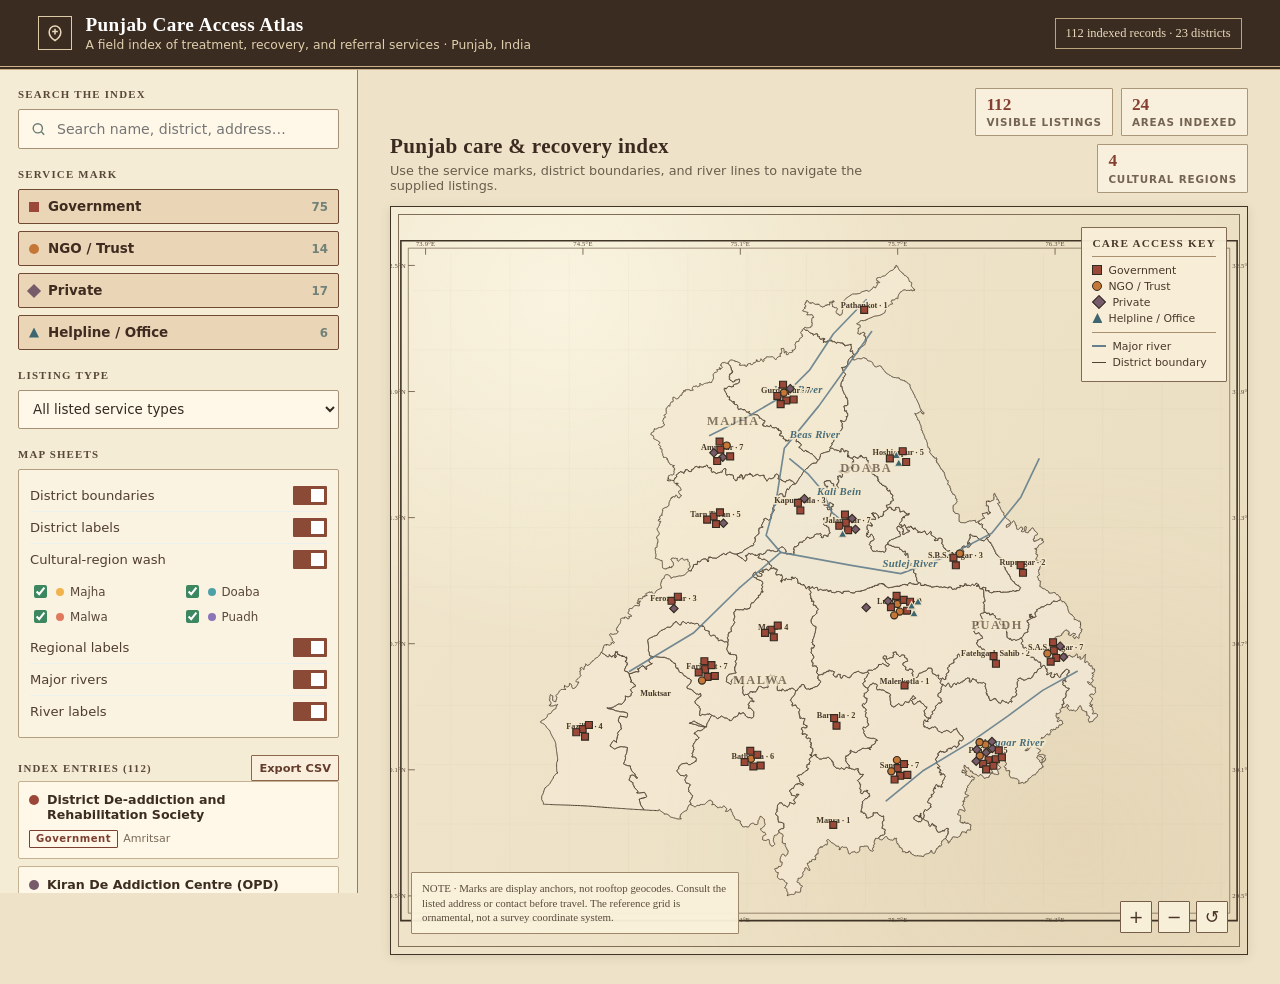
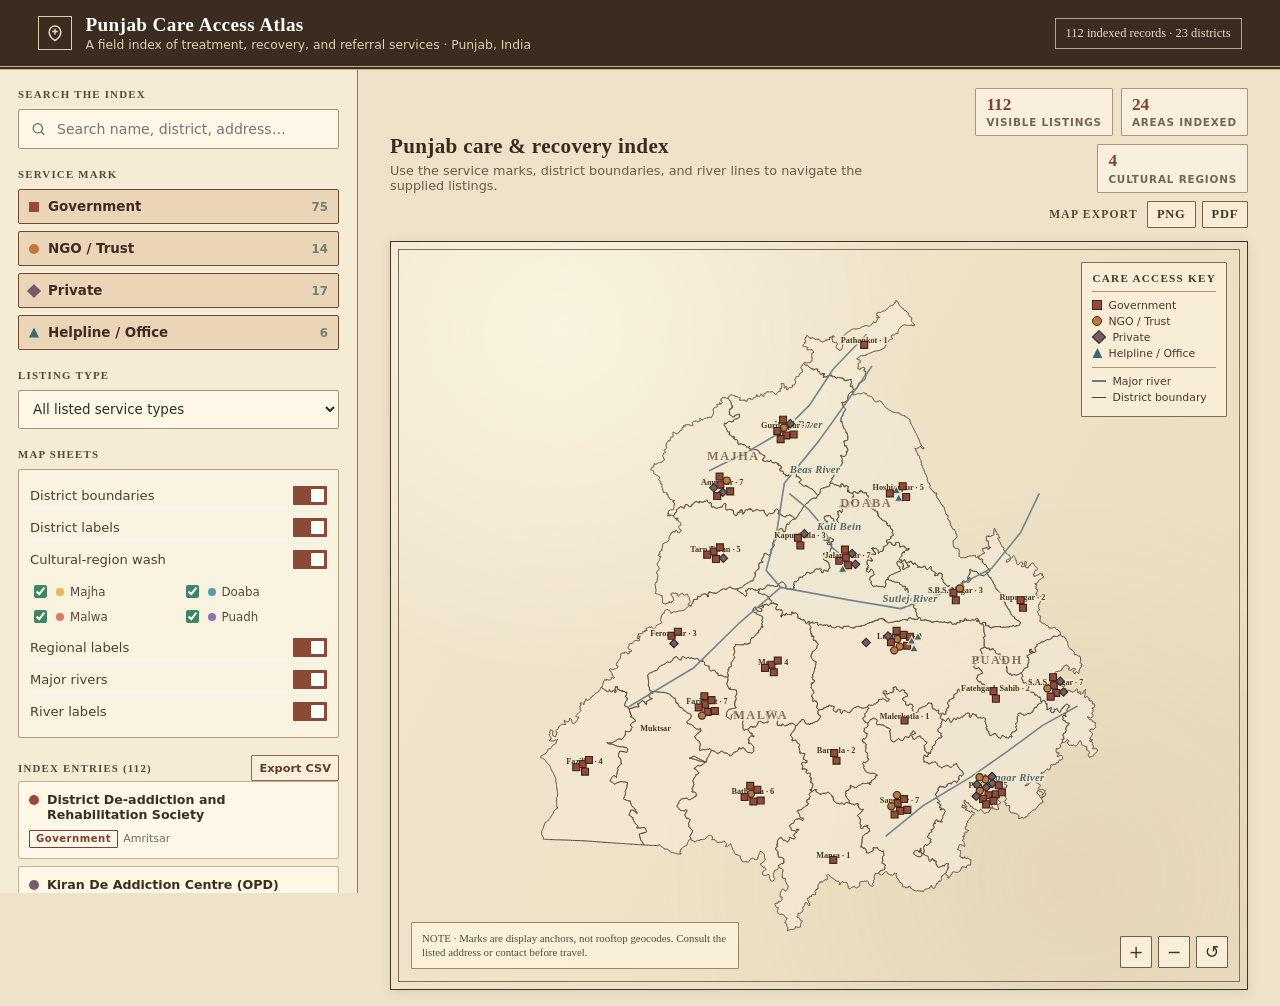
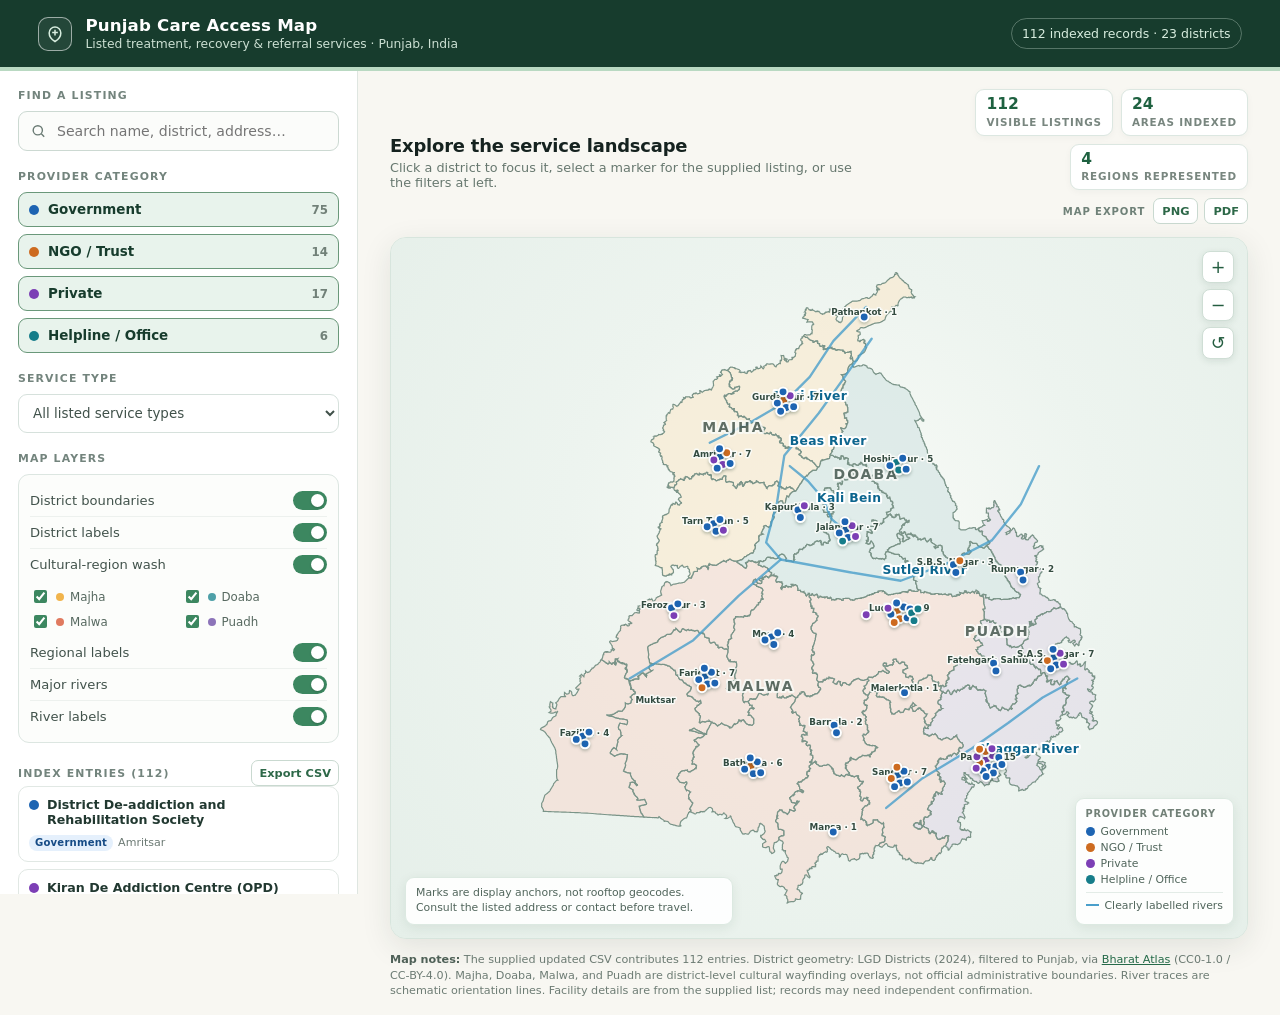
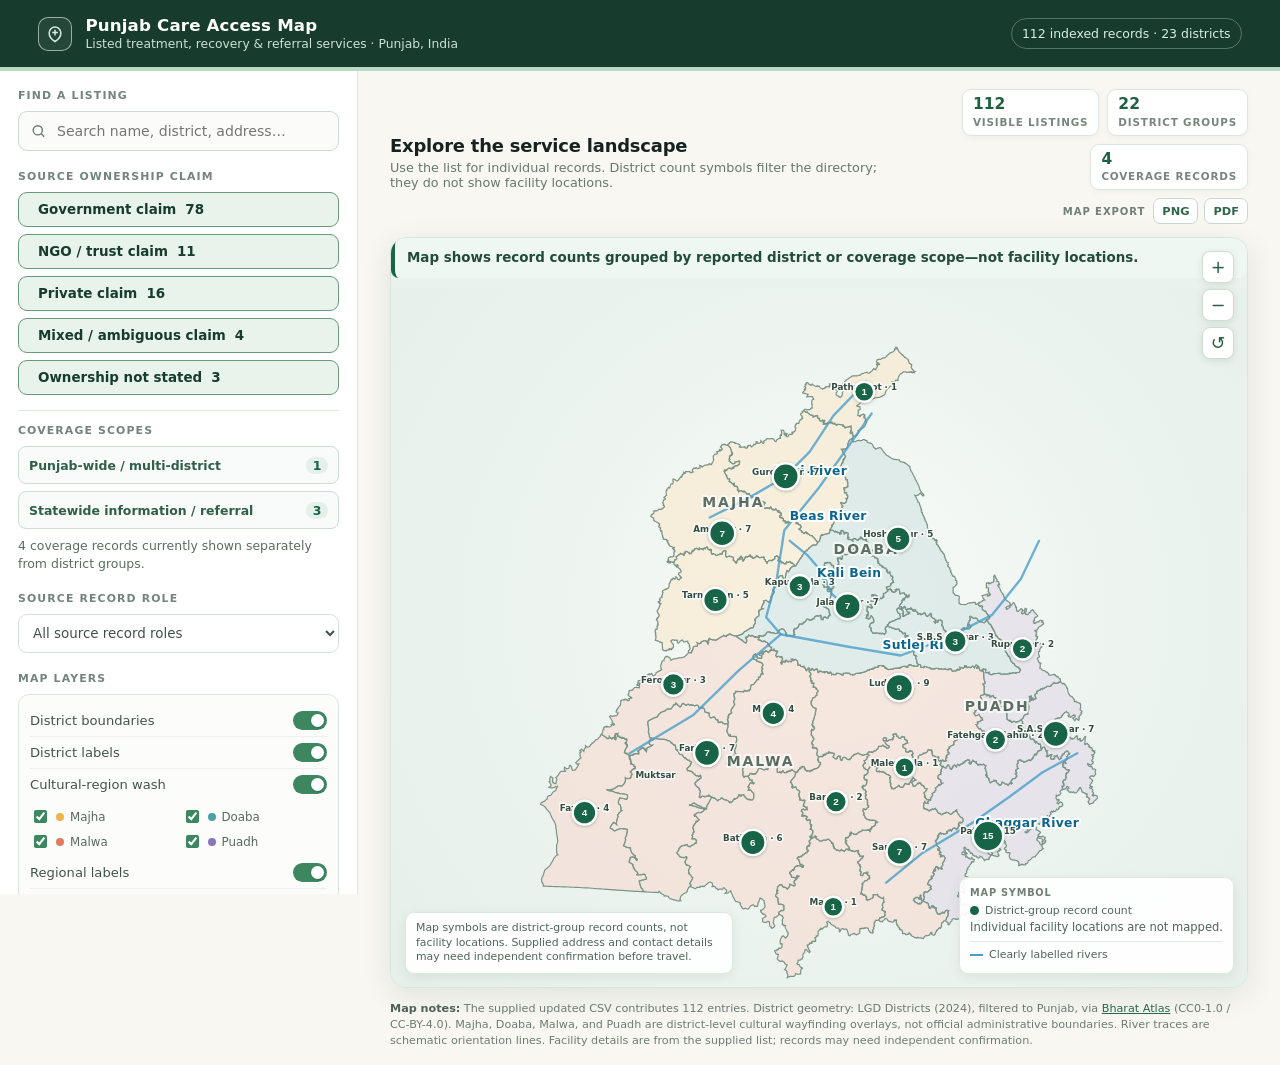
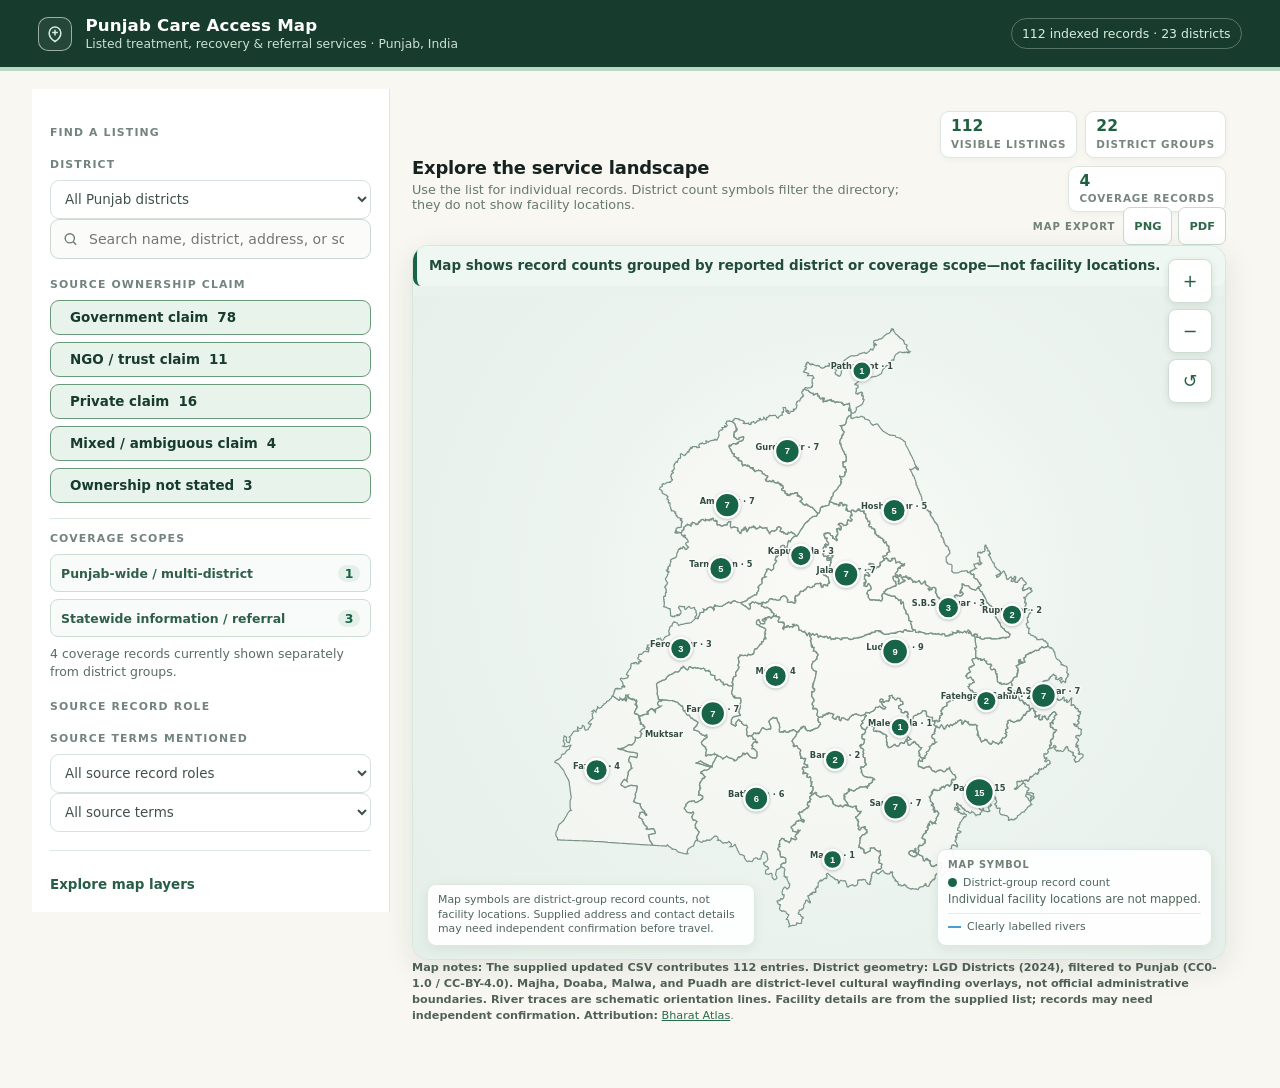
